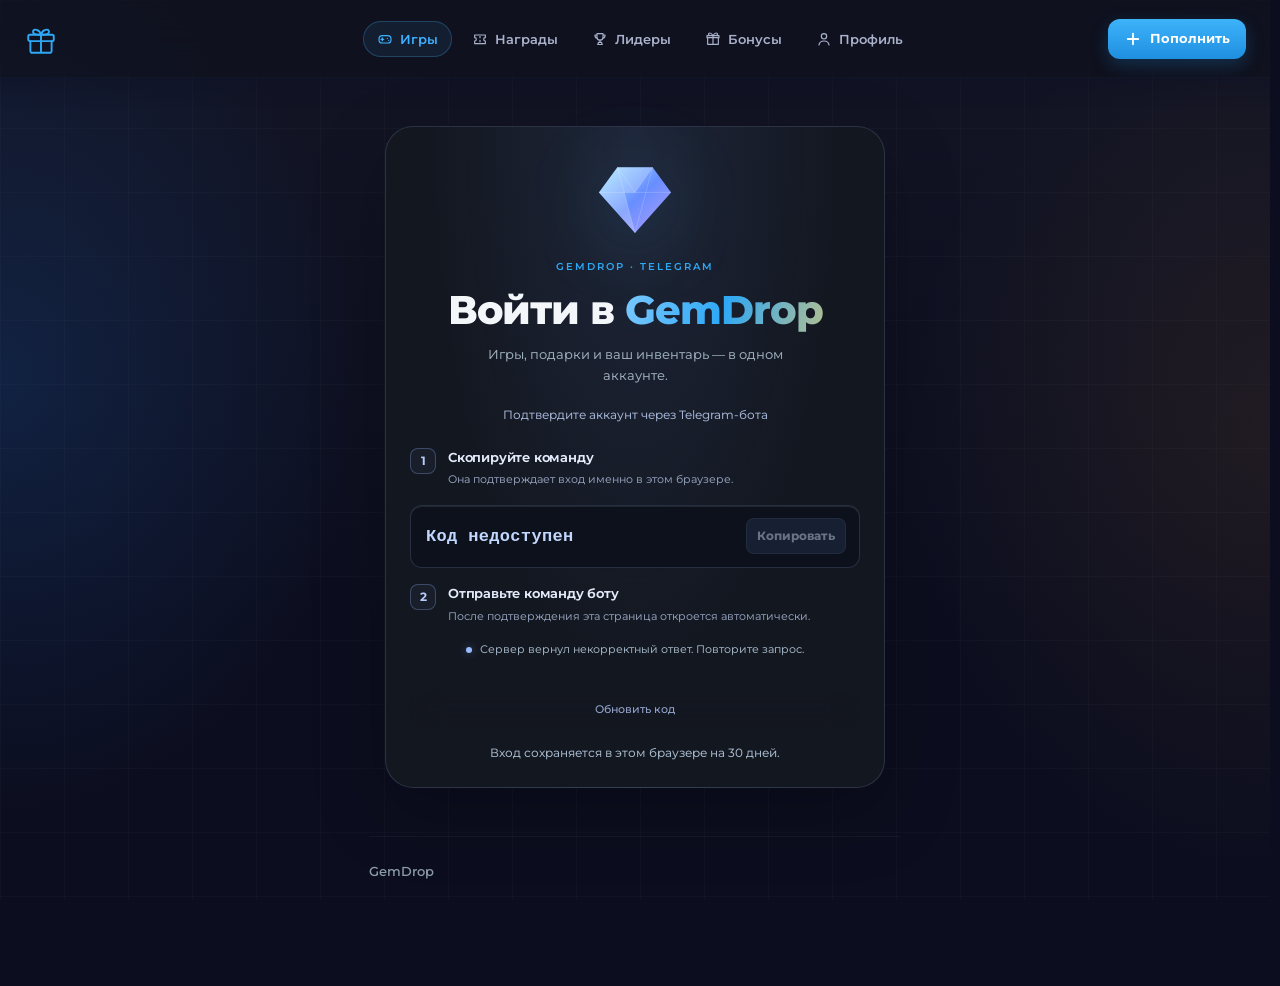
==== templates/index.html @ 6a892692 "Frames: keep frame size/position against avatar img rules, send frame in /api/me for own avatar" ====
<!doctype html>
<html lang="ru"><head><script>try{var _r=document.documentElement,_c=navigator.connection||{},_p=localStorage.getItem("gd_perf");if(_p==="lite"||(!_p&&((window.matchMedia&&matchMedia("(prefers-reduced-motion:reduce)").matches)||_c.saveData)))_r.classList.add("perf-lite");var _h=JSON.parse(localStorage.getItem("gd_hw")||"null");if(_h&&_h.on&&(!_h.end||Date.now()<_h.end))_r.classList.add("hw")}catch(e){}</script><script id="gd-gate-v1">
(()=>{
  const root=document.documentElement;
  const css=`
html.gd-banned body>*:not(#banScreen){display:none!important}
html.gd-banned #loader,html.gd-banned #loader.hidden{display:none!important}
#banScreen{position:fixed;inset:0;z-index:2147483000;display:grid;place-items:center;padding:20px 18px;box-sizing:border-box;background:radial-gradient(ellipse at 50% 0,#1b2350 0,#0d1028 60%,#080a18 100%);color:#fff;font-family:inherit;overflow:auto}
#banScreen .bn-card{width:min(100%,440px);display:grid;gap:16px;justify-items:center;text-align:center;animation:mtIn .55s cubic-bezier(.2,.9,.25,1) both}
#banScreen .bn-badge{padding:7px 14px;border-radius:99px;border:1px solid rgba(255,107,125,.4);background:rgba(255,107,125,.1);color:#ff8a98;font-size:11px;font-weight:800;letter-spacing:.14em;text-transform:uppercase}
#banScreen .bn-icon{width:104px;height:104px;display:grid;place-items:center;border-radius:50%;background:radial-gradient(circle at 50% 35%,#2a1830,#150d22);border:1px solid rgba(255,255,255,.1);box-shadow:0 18px 50px rgba(0,0,0,.55),0 0 40px rgba(255,90,110,.18)}
#banScreen .bn-icon svg{width:48px;height:48px;fill:none;stroke:#ff7587;stroke-width:1.7;stroke-linecap:round;stroke-linejoin:round}
#banScreen h1{margin:0;font-size:clamp(26px,8vw,32px);font-weight:800;letter-spacing:-.025em}
#banScreen .bn-sub{margin:0;color:#aab3c2;font-size:15px;line-height:1.55}
#banScreen .bn-reason{width:100%;box-sizing:border-box;display:grid;gap:6px;padding:16px;border:1px solid rgba(255,255,255,.08);border-radius:20px;background:#10132a;box-shadow:inset 0 1px rgba(255,255,255,.06);text-align:left}
#banScreen .bn-k{font-size:11px;font-weight:700;letter-spacing:.14em;text-transform:uppercase;color:#8d98aa}
#banScreen .bn-v{font-size:16px;font-weight:650;line-height:1.45;word-break:break-word;white-space:pre-line}
#banScreen .bn-btn{width:100%;min-height:56px;display:grid;place-items:center;border-radius:18px;background:linear-gradient(180deg,#3db3fa,#1f8fe0);color:#fff;font-size:16px;font-weight:800;text-decoration:none;box-shadow:0 10px 26px rgba(31,143,224,.35),inset 0 1px rgba(255,255,255,.3)}
#banScreen .bn-foot{margin:0;color:#6c7586;font-size:12px}
html.gd-maint body>*:not(#maintScreen){display:none!important}
#maintScreen{position:fixed;inset:0;z-index:2147483000;display:grid;place-items:center;padding:max(20px,env(safe-area-inset-top,0px)) max(18px,env(safe-area-inset-right,0px)) max(20px,env(safe-area-inset-bottom,0px)) max(18px,env(safe-area-inset-left,0px));color:#f5f7fb;font:500 15px/1.5 'Montserrat',system-ui,-apple-system,'Segoe UI',Roboto,sans-serif;overflow:auto;-webkit-font-smoothing:antialiased;text-rendering:optimizeLegibility;background:radial-gradient(90% 60% at 50% 0%,rgba(71,176,245,.16),transparent 62%),radial-gradient(70% 50% at 50% 100%,rgba(124,92,255,.10),transparent 65%),#090b1a}
#maintScreen:before{content:"";position:absolute;inset:0;background-image:linear-gradient(rgba(255,255,255,.035) 1px,transparent 1px),linear-gradient(90deg,rgba(255,255,255,.035) 1px,transparent 1px);background-size:44px 44px;-webkit-mask-image:radial-gradient(70% 55% at 50% 40%,#000,transparent);mask-image:radial-gradient(70% 55% at 50% 40%,#000,transparent);pointer-events:none}
#maintScreen .mt-card{position:relative;width:min(100%,440px);display:grid;gap:18px;justify-items:center;text-align:center;animation:mtIn .55s cubic-bezier(.2,.9,.25,1) both}
@keyframes mtIn{from{opacity:0;transform:translateY(16px) scale(.98)}to{opacity:1;transform:none}}
#maintScreen .mt-badge{display:inline-flex;align-items:center;gap:8px;padding:7px 14px;border-radius:99px;border:1px solid rgba(71,176,245,.35);background:rgba(71,176,245,.1);color:#7cc8fa;font-size:11px;font-weight:800;letter-spacing:.14em;text-transform:uppercase}
#maintScreen .mt-badge i{width:7px;height:7px;border-radius:50%;background:#47b0f5;box-shadow:0 0 0 0 rgba(71,176,245,.6);animation:mtPulse 1.8s ease-out infinite}
@keyframes mtPulse{70%{box-shadow:0 0 0 9px rgba(71,176,245,0)}100%{box-shadow:0 0 0 0 rgba(71,176,245,0)}}
#maintScreen .mt-icon{position:relative;width:112px;height:112px;display:grid;place-items:center;border-radius:50%;background:radial-gradient(circle at 50% 35%,#171a33,#0d0f22);border:1px solid rgba(255,255,255,.1);box-shadow:0 18px 50px rgba(0,0,0,.55),inset 0 1px rgba(255,255,255,.08)}
#maintScreen .mt-icon:before{content:"";position:absolute;inset:-9px;border-radius:50%;border:2px dashed rgba(71,176,245,.3);animation:mtSpin 24s linear infinite reverse}
#maintScreen .mt-icon svg{width:50px;height:50px;fill:none;stroke:url(#mtGrad);stroke-width:1.6;stroke-linecap:round;stroke-linejoin:round;animation:mtSpin 9s linear infinite;shape-rendering:geometricPrecision}
@keyframes mtSpin{to{transform:rotate(360deg)}}
#maintScreen h1{margin:2px 0 0;font-size:clamp(26px,8vw,34px);line-height:1.12;font-weight:800;letter-spacing:-.025em}
#maintScreen .mt-msg{margin:0;max-width:34ch;color:#aab3c2;font-size:15px;line-height:1.6;white-space:pre-line}
#maintScreen .mt-eta{width:100%;box-sizing:border-box;display:grid;gap:6px;justify-items:center;padding:18px 16px 16px;border:1px solid rgba(255,255,255,.07);border-radius:22px;background:#10132a;box-shadow:inset 0 1px rgba(255,255,255,.06)}
#maintScreen .mt-eta.hidden{display:none}
#maintScreen .mt-eta-k{font-size:11px;font-weight:700;letter-spacing:.14em;text-transform:uppercase;color:#8d98aa}
#maintScreen .mt-clock{order:2;font-size:clamp(38px,12vw,48px);line-height:1.05;font-weight:800;letter-spacing:.02em;color:#fff;font-variant-numeric:tabular-nums;font-feature-settings:"tnum" 1}
#maintScreen .mt-clock.done{font-size:16px;line-height:1.4;letter-spacing:0;color:#7cc8fa;font-weight:700}
#maintScreen .mt-eta-v{order:3;font-size:13px;font-weight:600;color:#7cc8fa}
#maintScreen .mt-bar{order:4;position:relative;width:100%;height:4px;margin-top:8px;border-radius:4px;background:rgba(255,255,255,.08);overflow:hidden}
#maintScreen .mt-bar:after{content:"";position:absolute;top:0;bottom:0;width:38%;border-radius:4px;background:linear-gradient(90deg,transparent,#47b0f5,transparent);animation:mtBar 1.9s ease-in-out infinite}
@keyframes mtBar{from{left:-40%}to{left:102%}}
#maintScreen .mt-retry{width:100%;min-height:56px;border:0;border-radius:18px;background:linear-gradient(180deg,#3db3fa,#1f8fe0);color:#fff;font:inherit;font-size:16px;font-weight:800;cursor:pointer;box-shadow:0 10px 26px rgba(31,143,224,.35),inset 0 1px rgba(255,255,255,.3);transition:transform .12s,filter .2s;-webkit-tap-highlight-color:transparent}
#maintScreen .mt-retry:hover{filter:brightness(1.06)}
#maintScreen .mt-retry:active{transform:scale(.98)}
#maintScreen .mt-retry:disabled{opacity:.6}
#maintScreen .mt-foot{margin:0;color:#6c7586;font-size:12px}
@media(max-height:620px){#maintScreen .mt-card{gap:12px}#maintScreen .mt-icon{width:84px;height:84px}#maintScreen .mt-icon svg{width:38px;height:38px}}
@media(prefers-reduced-motion:reduce){#maintScreen *,#maintScreen .mt-card{animation:none!important}}
`;
  const style=document.createElement('style');style.id='gd-gate-css';style.textContent=css;(document.head||root).appendChild(style);
  const ready=fn=>document.readyState==='loading'?document.addEventListener('DOMContentLoaded',fn):fn();
  let frozen=false,offset=0,timer=0;
  const pad=n=>String(n).padStart(2,'0');
  const clock=ms=>{const s=Math.max(0,Math.ceil(ms/1000)),h=Math.floor(s/3600),m=Math.floor(s%3600/60);return(h?h+':'+pad(m):pad(m))+':'+pad(s%60)};
  const approx=ms=>{const min=Math.ceil(ms/60000);if(min<=1)return'меньше минуты';if(min<60)return min+' мин';const h=Math.floor(min/60),m=min%60;return h+' ч'+(m?' '+m+' мин':'')};
  function banScreen(d){
    frozen=true;root.classList.add('gd-banned');d=d||{};
    ready(()=>{
      let el=document.getElementById('banScreen');
      if(!el){el=document.createElement('div');el.id='banScreen';el.setAttribute('role','alert');document.body.appendChild(el)}
      const esc=x=>String(x||'').replace(/[&<>"]/g,c=>({'&':'&amp;','<':'&lt;','>':'&gt;','"':'&quot;'}[c]));
      const u=String(d.support||'Gemdrop_relay').replace(/^@/,'');
      el.innerHTML='<div class="bn-card"><span class="bn-badge">Доступ ограничен</span><div class="bn-icon"><svg viewBox="0 0 24 24" aria-hidden="true"><circle cx="12" cy="12" r="9"/><path d="M5.6 5.6l12.8 12.8"/></svg></div><h1>Аккаунт заблокирован</h1><p class="bn-sub">Если вы считаете, что это ошибка, свяжитесь с поддержкой — мы разберёмся.</p><div class="bn-reason"><span class="bn-k">Причина блокировки</span><span class="bn-v">'+esc(d.ban_reason||'Нарушение правил сервиса')+'</span></div><a class="bn-btn" href="https://t.me/'+encodeURIComponent(u)+'" target="_blank" rel="noopener">Написать в поддержку @'+esc(u)+'</a><p class="bn-foot">GemDrop · поддержка отвечает в Telegram</p></div>'})}
  function maintScreen(d){
    frozen=true;root.classList.add('gd-maint');
    ready(()=>{
      let el=document.getElementById('maintScreen');
      if(!el){
        el=document.createElement('div');el.id='maintScreen';el.setAttribute('role','alert');
        el.innerHTML='<div class="mt-card"><span class="mt-badge"><i></i>Обновление</span><div class="mt-icon"><svg viewBox="0 0 24 24" aria-hidden="true"><defs><linearGradient id="mtGrad" x1="0" y1="0" x2="1" y2="1"><stop offset="0" stop-color="#7cc8fa"/><stop offset="1" stop-color="#2a7be0"/></linearGradient></defs><circle cx="12" cy="12" r="3"/><path d="M19.4 15a1.7 1.7 0 0 0 .3 1.9l.1.1a2 2 0 1 1-2.8 2.8l-.1-.1a1.7 1.7 0 0 0-1.9-.3 1.7 1.7 0 0 0-1 1.5V21a2 2 0 1 1-4 0v-.1a1.7 1.7 0 0 0-1.1-1.5 1.7 1.7 0 0 0-1.9.3l-.1.1a2 2 0 1 1-2.8-2.8l.1-.1a1.7 1.7 0 0 0 .3-1.9 1.7 1.7 0 0 0-1.5-1H3a2 2 0 1 1 0-4h.1a1.7 1.7 0 0 0 1.5-1.1 1.7 1.7 0 0 0-.3-1.9l-.1-.1a2 2 0 1 1 2.8-2.8l.1.1a1.7 1.7 0 0 0 1.9.3H9a1.7 1.7 0 0 0 1-1.5V3a2 2 0 1 1 4 0v.1a1.7 1.7 0 0 0 1 1.5 1.7 1.7 0 0 0 1.9-.3l.1-.1a2 2 0 1 1 2.8 2.8l-.1.1a1.7 1.7 0 0 0-.3 1.9V9a1.7 1.7 0 0 0 1.5 1H21a2 2 0 1 1 0 4h-.1a1.7 1.7 0 0 0-1.5 1Z"/></svg></div><h1>Технические работы</h1><p class="mt-msg"></p><div class="mt-eta hidden"><span class="mt-eta-k">Осталось примерно</span><b class="mt-eta-v"></b><span class="mt-clock"></span><div class="mt-bar" aria-hidden="true"></div></div><button class="mt-retry" type="button">Попробовать снова</button><p class="mt-foot">Мы уже работаем над этим. Спасибо, что остаётесь с нами.</p></div>';
        document.body.appendChild(el);
        el.querySelector('.mt-retry').onclick=function(){this.disabled=true;this.textContent='Загружаем…';location.reload()}}
      el.querySelector('.mt-msg').textContent=d.message||d.error||'На сайте проводятся технические работы.';
      offset=(Number(d.now)||Date.now())-Date.now();
      const ends=Number(d.ends_at)||0,box=el.querySelector('.mt-eta'),k=el.querySelector('.mt-eta-k'),v=el.querySelector('.mt-eta-v'),c=el.querySelector('.mt-clock');
      const tick=()=>{
        if(!ends){box.classList.add('hidden');return}
        box.classList.remove('hidden');const left=ends-(Date.now()+offset);
        if(left>0){k.textContent='Осталось примерно';v.textContent='≈ '+approx(left);c.textContent=clock(left);c.classList.remove('done')}
        else{k.textContent='Работы почти завершены';v.textContent='Скоро всё заработает';c.textContent='Нажмите «Попробовать снова»';c.classList.add('done')}};
      clearInterval(timer);timer=setInterval(tick,1000);tick();
      clearInterval(window.__mtPoll);window.__mtPoll=setInterval(()=>{nativeFetch('/api/maintenance',{cache:'no-store'}).then(r=>r.json()).then(j=>{if(j&&j.enabled===false)location.reload()}).catch(()=>{})},20000)})}
  window.gdShowMaintenance=maintScreen;window.gdShowBan=banScreen;
  const nativeFetch=window.fetch.bind(window);
  window.fetch=function(input,init){
    if(frozen)return new Promise(()=>{});
    return nativeFetch(input,init).then(async res=>{
      try{
        const url=typeof input==='string'?input:(input&&input.url)||'';
        if((res.status===403||res.status===503)&&url.indexOf('/api/')!==-1){
          const d=await res.clone().json().catch(()=>null);
          if(d&&d.banned){banScreen(d);return new Promise(()=>{})}
          if(d&&d.maintenance){maintScreen(d);return new Promise(()=>{})}}
      }catch(e){}
      return res})};
})();
</script><link rel="preconnect" href="https://unpkg.com" crossorigin><link rel="preload" as="script" href="https://unpkg.com/@tonconnect/ui@latest/dist/tonconnect-ui.min.js" crossorigin><meta charset="utf-8"><meta name="viewport" content="width=device-width,initial-scale=1,viewport-fit=cover"><meta name="theme-color" content="#0c0e1f"><title>GemDrop</title><script src="https://telegram.org/js/telegram-web-app.js"></script>





<link rel="preconnect" href="https://fonts.googleapis.com"><link rel="preconnect" href="https://fonts.gstatic.com" crossorigin><link rel="stylesheet" href="https://fonts.googleapis.com/css2?family=Montserrat:wght@400;500;600;700;800&display=swap&subset=cyrillic"><style>
:root{color-scheme:dark}
*{box-sizing:border-box}
body{margin:0;font:500 14px system-ui,-apple-system,'Segoe UI',sans-serif}
button,input,select{font:inherit}
button{border:0;cursor:pointer}
button:disabled{opacity:.47;cursor:default}
.hidden{display:none!important}
.app{min-height:100vh;margin:auto;padding:22px 18px calc(106px + env(safe-area-inset-bottom))}
h1,h2,p{margin-top:0}
h1{margin-bottom:0}
h2{margin-bottom:14px}
.top{display:flex;justify-content:space-between;gap:10px}
.identity{display:flex;align-items:center;gap:9px;min-width:0}
.avatar{height:42px;width:42px;flex:none;display:grid;place-items:center;overflow:hidden;border-radius:15px;background:#242841;color:#47b0f5;font-size:19px;font-weight:800}
.avatar img{height:100%;width:100%;object-fit:cover}
.identity strong{max-width:135px;overflow:hidden;text-overflow:ellipsis;white-space:nowrap;font-size:14px}
.balance{display:flex;align-items:center;gap:7px;border:1px solid #313658;border-radius:14px;white-space:nowrap;font-weight:800}
.balance img,.ton{width:22px;height:22px;object-fit:contain}
.balance img.gift-icon{width:28px;height:28px}
.panel-head{display:flex;justify-content:space-between;align-items:center;gap:12px}
.mine-badge{border-radius:12px;padding:8px 11px;color:#47b0f5;background:var(--surface2);font-weight:750}
.ladder{display:flex;overflow-x:auto;gap:8px;scrollbar-width:none;padding:3px 1px 14px;scroll-snap-type:x proximity}
.ladder::-webkit-scrollbar{display:none}
.level{flex:none;scroll-snap-align:center;border:1px solid var(--line);border-radius:15px;background:var(--surface);display:flex;align-items:center;justify-content:center;flex-direction:column;gap:2px;color:#67a9d5}
.level.current{background:linear-gradient(145deg,#263d51,#23263e);color:#ffffff;border-color:#47b0f5}
.level.passed{border-color:#2b90d4}
.level img{object-fit:contain}
.level b{font-size:12px}
.level small{font-size:10px;max-width:69px;white-space:nowrap;overflow:hidden;text-overflow:ellipsis}
.board{display:grid;grid-template-columns:repeat(5,minmax(0,1fr));border:1px solid #22253c}
.cell{position:relative;aspect-ratio:1;border:1px solid #363b60;display:grid;place-items:center;transition:transform .18s,background .25s,border-color .25s}
.cell:not(:disabled):active{transform:scale(.9)}
.cell:not(.open):not(.mine):after{content:'';width:11px;height:11px;border:2px solid #4caff0;border-radius:4px;transform:rotate(45deg)}
.cell:disabled{opacity:1}
.cell.open{box-shadow:inset 0 0 18px #47b0f52a}
.cell.mine{box-shadow:inset 0 0 18px #ff708333}
.cell.mine.ghost{opacity:.55}
.cell img{width:78%;height:78%;object-fit:contain;pointer-events:none}
.cell.reveal img{animation:pop .44s cubic-bezier(.22,1.45,.45,1) both}
.cell.mine.reveal img{animation:boom .58s ease both}
@keyframes pop{0%{transform:scale(.1) rotate(-24deg);opacity:0}75%{transform:scale(1.12);opacity:1}100%{transform:scale(1)}}
@keyframes boom{0%{transform:scale(.1);opacity:0}50%{transform:scale(1.23) rotate(9deg);opacity:1}75%{transform:scale(.94) rotate(-5deg)}100%{transform:scale(1)}}
.controls{margin-top:19px;display:grid;grid-template-columns:1fr 1fr;gap:11px;margin-bottom:11px}
.caption{display:block;margin:0 0 7px 2px}
.field{height:53px;padding:0 10px;display:flex;align-items:center;gap:6px}
.field input{min-width:0;max-width:100%;width:100%;outline:0;border:0;background:transparent;color:var(--text);font-size:18px;font-weight:800}
.stepper{justify-content:space-between;gap:4px;padding:0 6px}
.stepper button{flex:none;width:36px;height:38px;border-radius:10px;background:#242841;color:#ecf1f7;font-size:23px;line-height:1}
.stepper strong{font-size:19px;min-width:20px;text-align:center}
.quick{display:grid;grid-template-columns:repeat(4,1fr);gap:8px;margin:0 0 13px}
.quick button{border-radius:9px;font-size:11px;font-weight:800}
.primary,.secondary{width:100%;border-radius:15px;padding:15px}
.nav{position:fixed;z-index:5;display:flex;justify-content:space-around;border-top:1px solid var(--line)}
.nav button{display:grid;justify-items:center;gap:3px;background:transparent;color:var(--muted)}
.nav svg{fill:none;stroke:currentColor}
.profile-hero{text-align:center;padding:25px 18px 24px}
.profile-hero .avatar{height:83px;width:83px;margin:0 auto 12px;border-radius:26px;font-size:33px;box-shadow:0 10px 28px #0a0b1277}
.profile-hero h1{font-size:24px}
.handle{margin:5px 0 18px;color:var(--muted)}
.profile-balance{display:inline-flex;align-items:center;gap:8px;padding:10px 17px;border:1px solid #32375a;border-radius:13px;font-size:18px;font-weight:850}
.panel{margin:15px 0}
.panel h2{margin:0}
.panel-head{margin-bottom:15px}
.panel-head span{color:var(--accent);font-weight:800}
.inventory{display:grid;grid-template-columns:repeat(3,minmax(0,1fr));gap:9px}
.gift-grid{display:grid;grid-template-columns:repeat(2,minmax(0,1fr));gap:10px}
.gift{padding:9px;min-width:0}
.gift.clickable{cursor:pointer}
.gift-art{display:grid;place-items:center;height:112px;margin-bottom:9px;font-size:30px;color:var(--accent)}
.inventory .gift-art{height:92px}
.gift-art img{height:100%;width:100%}
.gift strong{display:-webkit-box;-webkit-line-clamp:2;-webkit-box-orient:vertical;overflow:hidden;line-height:1.18;min-height:2.36em;font-size:12px}
.gift small{display:flex;align-items:center;gap:4px;margin-top:6px;color:#47b0f5;font-size:11px}
.gift small img{width:15px;height:15px;object-fit:contain}
.empty{grid-column:1/-1;text-align:center;padding:42px 12px;color:var(--muted);border:1px dashed #325777;border-radius:15px}
.admin-menu,.stack{display:grid;gap:11px}
.admin-menu button,.user-row{width:100%;padding:15px;border:1px solid var(--line);border-radius:13px;background:var(--surface2);color:var(--text);text-align:left;font-weight:750}
.back{padding:0 0 22px;background:transparent}
.text-input{width:100%;padding:12px;outline:0}
.row{display:flex;gap:8px;align-items:center}
.row>*{min-width:0}
.row .text-input{flex:1}
.mini-btn,.danger-btn{flex:none;padding:11px;border-radius:11px;color:#47b0f5;font-weight:750}
.danger-btn{color:#ffd5df}
.user-row{display:flex;justify-content:space-between;gap:10px;align-items:center}
.user-row small{color:var(--muted)}
.notice{padding:12px;border-radius:12px;color:#dbe4ef}
.notice.error{border-color:#aa5b72;background:#4b3040;color:#ffd1dd}
.toast{position:fixed;left:50%;transform:translateX(-50%);max-width:90vw;padding:12px 16px;text-align:center;font-size:12px;font-weight:800}
.modal{position:fixed;z-index:20;inset:0;display:grid;place-items:center;padding:20px}
.modal-card{width:min(100%,375px);padding:26px 23px 22px;text-align:center;animation:modalIn .34s ease-out}
.modal-card h2{font-size:25px;margin:0 0 12px}
.modal-art{display:grid;place-items:center;margin:0 auto 12px;width:155px;height:155px;border-radius:23px}
.modal-art img{width:90%;height:90%;object-fit:contain;animation:pop .5s both}
.modal-name{font-size:19px;font-weight:800}
.modal-price{display:flex;justify-content:center;align-items:center;gap:6px;margin:8px 0 18px;color:#47b0f5}
.modal-price img{width:20px;height:20px}
.modal-actions{display:grid;grid-template-columns:1fr 1fr;gap:9px}
.modal-extra{margin:-3px 0 17px;font-size:12px}
@keyframes modalIn{from{transform:translateY(22px) scale(.94);opacity:0}to{transform:translateY(0) scale(1);opacity:1}}
.auth{max-width:390px;margin:18vh auto;text-align:center}
.auth h1{font-size:34px}
.auth p{color:var(--muted);line-height:1.55;margin:14px 0 20px}
.game-action-row{display:grid;grid-template-columns:1fr 52px;gap:9px}
.random-btn{border-radius:15px;background:#202339;border:1px solid #3d426c;color:#d9e3ef;font-size:22px;font-weight:900}
.withdrawal-card,.transaction-row{display:grid;gap:7px;padding:13px;border-radius:14px}
.withdrawal-card{grid-template-columns:58px 1fr}
.withdrawal-card>img{width:58px;height:58px;object-fit:contain}
.withdrawal-actions{grid-column:1/-1;display:grid;grid-template-columns:1fr 1fr;gap:8px}
.transaction-row small,.muted{color:var(--muted)}
.transaction-amount{font-weight:850}
.transaction-amount.pos{color:#47b0f5}
.transaction-amount.neg{color:#ff9bac}
.logs{max-height:240px;overflow:auto;display:grid;gap:6px}
.log-line{padding:9px;border-radius:10px;background:#0f101b;color:#b7c3d0;font-size:11px;word-break:break-word}
.log-line.error{color:#ffb5c2}
.loader{position:fixed;z-index:50;inset:0;background:#090a11;display:grid;place-items:center}
.loader-inner{width:min(260px,70vw);text-align:center}
.loader-inner img{width:110px;height:110px;object-fit:contain}
.progress{height:4px;margin-top:18px;border-radius:99px;background:#1b1d30;overflow:hidden}
.progress i{display:block;height:100%;width:0;background:#47b0f5;transition:width .25s}
.loader-text{margin-top:10px;color:var(--muted);font-size:11px}
.balance span{max-width:135px;overflow:hidden;text-overflow:ellipsis}
.level{height:73px;min-width:68px}
.level img{height:34px;width:34px}
.level.current{box-shadow:0 3px 15px #00000044}

@media(max-width:370px){.app{padding-left:12px;padding-right:12px}
.board{gap:6px;padding:10px}
.cell{border-radius:10px}
.identity strong{max-width:110px}
.inventory{gap:6px}
.inventory .gift{padding:7px}
.inventory .gift-art{height:78px}
}
.top-actions{display:flex;align-items:center;gap:7px;flex:none}
.deposit-mini{width:43px;height:43px;padding:0;border-radius:14px;color:#d9e3ef;transition:transform .15s,border-color .2s,background .2s}
.deposit-mini svg{width:20px;height:20px;stroke:currentColor;stroke-width:2.35;pointer-events:none}
.deposit-mini:active{transform:scale(.92)}
.deposit-mini:hover{border-color:#47b0f5;background:#22253d}
.game-action-row{margin-top:21px;margin-bottom:34px}
.random-btn{box-shadow:0 6px 18px #00000033}
.cell svg{width:90%;height:90%;overflow:visible;pointer-events:none;filter:drop-shadow(0 5px 9px #00000077)}
.cell.reveal.open svg{animation:crystalPop .48s cubic-bezier(.18,1.35,.34,1) both}
.cell.reveal.mine svg{animation:brokenPop .58s cubic-bezier(.18,1.25,.3,1) both}
.crystal-glow{transform-origin:center;animation:crystalPulse 1.7s ease-in-out infinite}
.crystal-spark{transform-origin:center;animation:sparkle 1.25s ease-in-out infinite}
.crystal-shard{transform-origin:center;animation:shardJitter 1.6s ease-in-out infinite}
@keyframes crystalPop{0%{transform:scale(.15) rotate(-18deg);opacity:0}70%{transform:scale(1.13) rotate(3deg);opacity:1}100%{transform:scale(1);opacity:1}}
@keyframes brokenPop{0%{transform:scale(.14) rotate(16deg);opacity:0}55%{transform:scale(1.18) rotate(-5deg);opacity:1}75%{transform:scale(.95) rotate(3deg)}100%{transform:scale(1);opacity:1}}
@keyframes crystalPulse{0%,100%{opacity:.45;transform:scale(.96)}50%{opacity:.9;transform:scale(1.06)}}
@keyframes sparkle{0%,100%{opacity:.25;transform:scale(.75) rotate(0)}50%{opacity:1;transform:scale(1.22) rotate(45deg)}}
@keyframes shardJitter{0%,100%{transform:translate(0,0) rotate(0)}50%{transform:translate(1px,-1px) rotate(2deg)}}
.withdraw-tabs{display:grid;grid-template-columns:1fr 1fr;gap:8px;margin:14px 0}
.withdraw-tabs button{padding:11px 9px;border-radius:12px;background:#1b1e31;color:var(--muted);border:1px solid var(--line);font-weight:800}
.withdraw-tabs button.active{background:#252943;color:#d9e3ef;border-color:#4d7497}
.withdrawal-card{padding:14px;border-radius:16px}
.withdrawal-status{display:inline-flex;margin-top:6px;padding:5px 8px;border-radius:9px;font-size:10px;font-weight:850}
.withdrawal-status.approved{background:#20233b;color:#4caef0}
.wallet-state{margin:8px 0 11px;color:var(--muted);font-size:11px}
.modal-card .text-input{margin-top:8px}
#minesPage{--m-bg:#0d0e17;--m-card:#141624;--m-card2:#1a1c2f;--m-line:#263847;--m-accent:#47b0f5;--m-accent2:#2592da;--m-text:#f6f8fb;--m-muted:#859aad}
#minesPage .top-actions{gap:8px}
#minesPage .balance{min-height:42px;height:42px;padding:5px 12px;border-radius:13px}
#minesPage .balance img{width:21px;height:21px}
#minesPage .deposit-mini{width:42px;height:42px;border-radius:13px;border:1px solid #34526c;color:#e4ebf4}
#minesPage .deposit-mini svg{width:20px;height:20px;stroke-width:2.7}
#minesPage .ladder{gap:7px;margin:0 -2px 17px;padding:4px 2px 8px;scroll-padding:0 2px}
#minesPage .level{min-width:64px;width:64px;height:64px;border-radius:12px;gap:1px;background:linear-gradient(180deg,#171929,#121422);border:1px solid #282b46;color:#a8b8ca;box-shadow:inset 0 1px #ffffff07,0 4px 13px #00000044}
#minesPage .level img{width:25px;height:25px;margin-bottom:1px}
#minesPage .level b{font-size:11px;font-weight:900;letter-spacing:-.02em}
#minesPage .level.passed{border-color:#345e82;background:#181a2c}
#minesPage .level.current{color:#0e101b;border-color:#47b0f5;background:linear-gradient(145deg,#47b0f5,#47b0f5 55%,#3aa4ea);box-shadow:0 0 0 1px #e3eaf388 inset,0 7px 24px #38a9f555}
#minesPage .level.current img{filter:drop-shadow(0 2px 4px #21243c66)}
#minesPage .board{margin:0 0 24px;gap:8px}
#minesPage .cell{border-radius:14px;border:1px solid #1d2034;transition:transform .16s ease,border-color .22s ease,background .22s ease,box-shadow .22s ease}
#minesPage .cell:not(.open):not(.mine):after{display:none}
#minesPage .cell.open{box-shadow:inset 0 0 20px #47b0f520,0 5px 13px #00000055}
#minesPage .cell svg{width:86%;height:86%;filter:drop-shadow(0 6px 8px #00000088)}
#minesPage .controls{margin-top:0;margin-bottom:10px}
#minesPage .caption{margin-left:7px;color:#778da0;letter-spacing:.08em;text-transform:uppercase;font-size:10px}
#minesPage .field{height:52px;border-radius:13px;box-shadow:inset 0 1px #ffffff05}
#minesPage .field input{font-size:17px;color:#f0f4f9}
#minesPage .stepper button{height:38px;border-radius:9px}
#minesPage .quick{gap:7px;margin-bottom:13px}
#minesPage .quick button{height:38px;border-radius:9px;background:#121422;border-color:#282b46;color:#91aabf}
#minesPage .quick button[data-bet="max"]{background:#1d2036;border-color:#3b6c96;color:#47b0f5}
#minesPage .primary{min-height:56px;border-radius:15px;background:linear-gradient(115deg,#47b0f5,#44adf3 55%,#2c95db);color:#0d0e18;font-size:15px;font-weight:950;box-shadow:0 9px 26px #25a1f432,inset 0 1px #eff3f880}
#minesPage .game-action-row{grid-template-columns:1fr 54px;gap:9px;margin-top:19px;margin-bottom:23px}
#minesPage .random-btn{display:grid;place-items:center;border-radius:15px;background:linear-gradient(180deg,#1a1d31,#131422);border:1px solid #35526b;color:#47b0f5;box-shadow:inset 0 1px #ffffff09,0 6px 18px #00000044}
#minesPage .random-btn svg{width:25px;height:25px;fill:none;stroke:currentColor;stroke-width:1.9;stroke-linecap:round;stroke-linejoin:round}
#minesPage .random-btn:active{transform:scale(.95)}
.recent-wins-card h2{margin:0;padding:15px 16px 13px;color:#8fa7bc;font-size:11px;letter-spacing:.09em;text-transform:uppercase;border-bottom:1px solid #22253d}
.recent-win{display:grid;grid-template-columns:40px minmax(0,1fr) auto;align-items:center;gap:10px;border-bottom:1px solid #20233a}
.recent-win-avatar{overflow:hidden;display:grid;place-items:center;border:1px solid #2a2e4a;color:#47b0f5;font-weight:900}
.recent-win-avatar img{width:100%;height:100%;object-fit:cover}
.recent-win-meta{min-width:0}
.recent-win-meta strong{display:block;overflow:hidden;text-overflow:ellipsis;white-space:nowrap;font-size:13px}
.recent-win-sub{display:flex;align-items:center;gap:5px;margin-top:3px;color:#7f94a7;font-size:11px;font-weight:750}
.recent-win-sub img{width:14px;height:14px;object-fit:contain}
.recent-win-sub b{color:#e9eff5;font-size:11px}
.recent-win-reward{display:flex;align-items:center;gap:5px;border:1px solid #316492;color:#47b0f5;font-weight:900;white-space:nowrap}
.recent-win-reward img{width:17px;height:17px;object-fit:contain}
.recent-win-reward .nft-thumb{width:22px;height:22px;border-radius:5px;background:#1b1d31}
.recent-win-empty{padding:22px;text-align:center;color:#778b9d;font-size:12px}
.ton-settings-grid{display:grid;gap:10px}
.toggle-row{display:flex;align-items:center;justify-content:space-between;gap:12px;padding:12px;border:1px solid var(--line);border-radius:12px;background:#0f101b}
.toggle-row input{width:20px;height:20px;accent-color:var(--accent)}

@media(max-width:370px){#minesPage .board{gap:6px}
#minesPage .level{min-width:59px;width:59px;height:61px}
.recent-win{grid-template-columns:36px minmax(0,1fr) auto;padding-left:9px;padding-right:9px}
.recent-win-avatar{width:36px;height:36px}
.recent-win-reward{padding:5px 7px}
}
.profile-shortcuts{display:grid;grid-template-columns:1fr 1fr;gap:10px;margin:12px 0 15px}
.profile-shortcut{min-height:48px;border-radius:14px;border:1px solid #2c304f;color:#e8eef5;display:flex;align-items:center;justify-content:center;gap:8px}
.profile-shortcut svg{width:19px;height:19px;fill:none;stroke:currentColor;stroke-width:1.8}
.profile-shortcut.promo{background:linear-gradient(180deg,#1f2238,#181a2b);color:#d7dee6}
.compact-modal{width:min(100%,350px);padding:20px;border-radius:21px}
.compact-modal h2{font-size:19px;margin-bottom:7px}
.promo-entry{display:grid;grid-template-columns:1fr 48px;gap:8px;margin-top:14px}
.promo-check{display:grid;place-items:center;border-radius:12px;background:linear-gradient(135deg,#47b0f5,#3198dc);color:#141625;box-shadow:0 7px 20px #1a94e533}
.promo-check svg{width:23px;height:23px;fill:none;stroke:currentColor;stroke-width:2.5;stroke-linecap:round;stroke-linejoin:round}
.modal-close-small{margin-top:10px;padding:9px 12px;background:transparent;color:#8fa4b7}
.ref-stats{display:grid;grid-template-columns:1fr 1fr;gap:8px;margin:14px 0}
.ref-stat{padding:12px 8px;border:1px solid #303556;border-radius:13px;background:#151726}
.ref-stat b{display:block;font-size:18px;color:#e9eff5}
.ref-stat small{display:block;margin-top:3px;color:#8196a9}
.ref-link{padding:11px;border:1px solid #2d3150;border-radius:12px;background:#0f111d;color:#a9bcd2;word-break:break-all;font-size:11px;text-align:left}
.ref-actions{display:grid;grid-template-columns:1fr 1fr;gap:8px;margin-top:9px}
.promo-success-ton{display:flex;align-items:center;justify-content:center;gap:10px;margin:23px 0 25px;font-size:35px;font-weight:950;letter-spacing:-.04em}
.promo-success-ton img{width:38px;height:38px;object-fit:contain}
.promo-success-gift{display:grid;place-items:center;width:150px;height:150px;margin:8px auto 10px;border-radius:22px;background:radial-gradient(circle,#30465a,#1a1c2e 72%)}
.promo-success-gift img{width:92%;height:92%;object-fit:contain}
.promo-success-name{font-size:17px;font-weight:850;margin-bottom:18px}
.promo-admin-form{display:grid;gap:10px}
.promo-type-fields{display:grid;gap:10px}
.deposit-progress{margin:9px 0 0;padding:10px;border:1px solid #2d4458;border-radius:11px;background:#131422;color:#55ade7;font-size:11px;line-height:1.4}
.deposit-progress.ok{border-color:#2d7554;color:#79e0aa;background:#12251d}
.deposit-progress.error{border-color:#855168;color:#ffc0cf;background:#2c1821}
html,body{touch-action:manipulation;overscroll-behavior:none}
#minesPage .controls{align-items:end}
.gift-bet-slot{display:grid;gap:7px}
.gift-bet-slot .caption{visibility:hidden}
.gift-bet-toggle{height:52px;width:54px;padding:0;border-radius:13px;border:1px solid #2d3151;background:linear-gradient(180deg,#171a2a,#121421);color:#47b0f5;box-shadow:inset 0 1px #ffffff08,0 5px 14px #00000044;position:relative;overflow:hidden}
.gift-bet-toggle svg{width:24px;height:24px;fill:none;stroke:currentColor;stroke-width:1.8}
.gift-bet-toggle.active{border-color:#47b0f5;color:#f0f4f8;box-shadow:0 0 0 1px #47b0f54d inset,0 6px 18px #1595ea33}
.gift-bet-toggle img{width:40px;height:40px;object-fit:contain}
.gift-bet-toggle .promo-dot{position:absolute;right:3px;top:3px;padding:2px 4px;border-radius:6px;background:#b83855;color:#ffffff;font-size:7px;font-weight:950}
.gift-bet-list{display:grid;gap:9px;max-height:56vh;overflow:auto;padding-right:2px}
.gift-bet-row{display:grid;grid-template-columns:58px minmax(0,1fr) auto;align-items:center;gap:10px;padding:9px;border:1px solid #2b2f4d;background:#121422;text-align:left;color:var(--text)}
.gift-bet-row img{width:58px;height:58px;object-fit:contain;border-radius:10px;background:#171a2c}
.gift-bet-row strong{display:block;font-size:12px}
.gift-bet-row small{display:block;margin-top:4px;color:#85a1ba}
.gift-bet-row .choose{padding:8px 10px;border-radius:9px;background:#232641;color:#47b0f5;font-size:10px;font-weight:900}
.gift-bet-ton{margin-bottom:10px}
.gift-bet-ton button{width:100%;padding:12px;border-radius:12px;border:1px solid #34516a;background:#191c2f;color:#d9e3ef;font-weight:850}
.gift.promo-wager{border-color:#6a3645;background:linear-gradient(160deg,#24181e,#131523)}
.promo-ribbon{position:absolute;z-index:2;top:7px;right:7px;padding:4px 6px;border-radius:8px;background:#b73d58;color:#ffffff;font-size:8px;font-weight:950;box-shadow:0 4px 12px #00000077}
.promo-wager-box{margin:14px 0 16px;padding:13px;border:1px solid #633646;border-radius:14px;text-align:left}
.promo-wager-title{display:flex;align-items:center;justify-content:space-between;gap:8px;margin-bottom:9px}
.promo-wager-title span{font-weight:950}
.promo-wager-progress{height:9px;border-radius:999px;overflow:hidden;transition:opacity .28s ease,transform .28s ease}
.promo-wager-progress i{display:block;height:100%;transition:width .7s cubic-bezier(.2,.8,.2,1)}
.promo-wager-values{display:flex;justify-content:space-between;margin-top:7px;font-size:10px;transition:opacity .28s ease}
.promo-claim{margin-top:12px}
.wager-win-card .wager-big{font-size:24px;font-weight:950;margin:8px 0}
.wager-win-card .wager-progress-track{height:12px;border-radius:999px;overflow:hidden}
.wager-win-card .wager-progress-track i{display:block;height:100%;transition:width .9s cubic-bezier(.2,.8,.2,1)}
.wager-win-card .wager-progress-text{margin:9px 0 17px;font-size:11px}
.recent-win{min-height:62px}
.recent-win-avatar{width:42px;height:42px}
.recent-win-reward{min-height:38px;padding:7px 10px;font-size:12px}
.recent-win-reward.nft-only{gap:8px}
.recent-win-reward.nft-only .nft-thumb{width:34px;height:34px;border-radius:8px}
.recent-win-reward.nft-only .nft-price{display:flex;align-items:center;gap:4px;font-size:13px}
.recent-win-reward.nft-only .nft-price img{width:18px;height:18px}
#bet:disabled{opacity:.65}
.field.insufficient{border-color:#6c3444;background:#1d1419}
.field.insufficient input::placeholder{color:#d27b8f}

@media (max-width:600px){.app{padding-top:calc(24px + 5.5vh + max(env(safe-area-inset-top),var(--tg-safe-top,0px)))}
#minesPage .board{gap:7px}
#minesPage .cell{border-radius:13px}
#minesPage .cell.reveal{animation:cellFlash .28s ease-out}
}
@keyframes cellFlash{0%{transform:scale(.93);filter:brightness(1.5)}100%{transform:scale(1);filter:brightness(1)}}
#minesPage .gift-bet-toggle{width:48px}
#minesPage .stepper{padding-left:7px;padding-right:7px}
#minesPage .stepper button{width:38px}
.promo-wager-box{border-color:#315677;background:linear-gradient(180deg,#191b2e,#131524)}
.promo-wager-title b{color:#dbe5f0}
.promo-wager-title span{color:#47b0f5}
.promo-wager-progress{background:#22253f}
.promo-wager-progress i{background:linear-gradient(90deg,#3ea6eb,#47b0f5)}
.promo-wager-values{color:#8ea7bd}
.promo-claim{background:linear-gradient(115deg,#47aff5,#3b9cdc);color:#17192b}
.wager-win-card{border-color:#388fc9;background:radial-gradient(circle at 50% 15%,#293d4e,#161826 67%)}
.wager-win-card .wager-big{color:#edf2f7}
.wager-win-card .wager-progress-track{background:#22253e}
.wager-win-card .wager-progress-track i{background:linear-gradient(90deg,#3fa1e3,#47b0f5)}
.wager-win-card .wager-progress-text{color:#6ba8d1}
.deposit-card{text-align:left;padding:22px 20px 20px}
.deposit-head{display:flex;align-items:flex-start;justify-content:space-between;gap:12px;margin-bottom:15px}
.deposit-head h2{margin:0;font-size:22px}
.deposit-head p{margin:5px 0 0;color:#8ea3b5;font-size:11px}
.wallet-disconnected-panel,.wallet-connected-panel{border-radius:17px;padding:14px;margin-bottom:13px}
.wallet-connect-icon{width:46px;height:46px;margin:0 auto 9px;display:grid;place-items:center;border-radius:14px;background:#21243c;color:#47b0f5}
.wallet-connect-icon svg{width:25px;height:25px;fill:none;stroke:currentColor;stroke-width:1.8;stroke-linecap:round;stroke-linejoin:round}
.wallet-disconnected-panel{text-align:center}
.wallet-disconnected-panel b{display:block;font-size:14px}
.wallet-disconnected-panel .wallet-state{margin:5px 0 12px}
.wallet-connected-head{display:grid;grid-template-columns:38px minmax(0,1fr) auto;align-items:center;gap:9px}
.wallet-logo{width:38px;height:38px;display:grid;place-items:center;border-radius:12px;background:#222640}
.wallet-logo img{width:24px;height:24px;object-fit:contain}
.wallet-connected-head small{display:block;color:#8096aa;font-size:9px;text-transform:uppercase;letter-spacing:.08em}
.wallet-connected-head strong{display:block;margin-top:2px;font-size:13px;white-space:nowrap;overflow:hidden;text-overflow:ellipsis}
.wallet-live{display:flex;align-items:center;gap:5px;color:#47b0f5;font-size:9px;font-weight:850}
.wallet-live:before{content:'';width:6px;height:6px;border-radius:50%;background:#47b0f5;box-shadow:0 0 9px #47b0f5}
.wallet-address-line{display:grid;grid-template-columns:minmax(0,1fr) 34px;align-items:center;gap:7px;margin:12px 0 10px;padding:9px 9px 9px 11px;border-radius:11px;background:#0e101b;border:1px solid #26394a}
.wallet-address-full{min-width:0;overflow:hidden;text-overflow:ellipsis;white-space:nowrap;color:#72a7ca;font:600 10px ui-monospace,SFMono-Regular,Consolas,monospace}
.wallet-refresh{width:32px;height:30px;display:grid;place-items:center;border-radius:9px;background:#1d2035;color:#47b0f5}
.wallet-refresh svg{width:16px;height:16px;fill:none;stroke:currentColor;stroke-width:2;stroke-linecap:round;stroke-linejoin:round}
.wallet-balance-card{display:flex;align-items:center;justify-content:space-between;gap:12px;padding:11px 12px;border:1px solid #2b445a;border-radius:12px;background:#17192a}
.wallet-balance-card small{color:#88a0b5}
.wallet-balance-value{display:flex;align-items:center;gap:6px;font-size:20px;font-weight:900;letter-spacing:-.03em}
.wallet-balance-value img{width:22px;height:22px}
.wallet-disconnect{width:100%;margin-top:9px;padding:9px 10px;border-radius:10px;background:transparent;border:1px solid #353a5e;color:#9caab7;font-size:11px;font-weight:750}
.topup-box{padding-top:2px}
.topup-row{display:grid;grid-template-columns:minmax(0,1fr) auto;gap:8px;align-items:end}
.topup-row .text-input{height:48px}
.topup-row .primary{width:auto;min-width:108px;height:48px;padding:0 16px}
.deposit-foot{margin:10px 2px 0;color:#708699;font-size:9px;line-height:1.4}
.portal-auto-grid{display:grid;gap:10px}
.portal-auto-status{color:#8fa6bb;font-size:10px}
.rtp-hint{font-size:11px;color:#9db1c3;line-height:1.45}

@media (max-width:360px){#minesPage .controls{grid-template-columns:minmax(0,.86fr) 45px minmax(0,1.28fr);gap:7px}
#minesPage .gift-bet-toggle{width:45px}
.topup-row{grid-template-columns:1fr}
.topup-row .primary{width:100%}
}
:root{--tg-safe-top:0px}
.loader-inner img{transition:opacity .18s ease,transform .18s ease}
.loader-inner img.loading-source{opacity:.45;transform:scale(.96)}
.loader-preview{display:grid;place-items:center;min-height:150px;border:1px solid #2e3353;border-radius:16px;background:#10121e;margin:10px 0}
.loader-preview img{width:120px;height:120px;object-fit:contain}
.loader-settings-grid{display:grid;gap:10px}
.loader-catalog{display:grid;grid-template-columns:repeat(3,minmax(0,1fr));gap:8px}
.loader-catalog button{min-height:78px;padding:7px;border:1px solid #2c304d;border-radius:12px;background:#121422;color:#57ace5;display:grid;place-items:center;gap:4px;font-size:9px}
.loader-catalog img{width:52px;height:52px;object-fit:contain}
.field.editing{border-color:#496e8f}
.field.invalid{border-color:#7d4655}

@media (max-width:600px){body{min-height:100dvh}
.app{min-height:100dvh;padding-left:14px;padding-right:14px;padding-bottom:calc(104px + env(safe-area-inset-bottom))}
.modal{padding-top:calc(18px + max(env(safe-area-inset-top),var(--tg-safe-top,0px)));padding-bottom:calc(18px + env(safe-area-inset-bottom))}
.modal-card{max-height:calc(100dvh - 44px - max(env(safe-area-inset-top),var(--tg-safe-top,0px)) - env(safe-area-inset-bottom));overflow:auto}
input,select,textarea{font-size:16px!important}
}
.roll-top{display:flex;align-items:center;justify-content:space-between;gap:9px}
.roll-avatar{width:40px;height:40px;flex:none;border-radius:13px;overflow:hidden;background:#21243b;display:grid;place-items:center;font-weight:900}
.roll-avatar img{width:100%;height:100%;object-fit:cover}
.roll-title{text-align:center;font-weight:900}
.roll-subtitle{text-align:center}
.roll-pool-link{cursor:pointer}
.roll-stage{position:relative;aspect-ratio:1;filter:drop-shadow(0 12px 34px #00000099)}
.roll-stage:before{content:'';position:absolute;border-radius:50%;z-index:-1}
.roll-wheel{position:absolute;inset:0;border-radius:50%;overflow:hidden;will-change:transform}
.roll-sector{position:absolute;width:22%;height:22%;display:grid;place-items:center;pointer-events:none}
.roll-sector img{width:100%;height:100%;object-fit:contain}
.roll-sector span{font-size:23px}
.roll-pointer{position:absolute;z-index:4;left:50%;transform:translateX(-50%);width:0;height:0;border-left:16px solid transparent;border-right:16px solid transparent;border-top:29px solid white}
.roll-hub{position:absolute;z-index:3;left:50%;top:50%;transform:translate(-50%,-50%);aspect-ratio:1;border-radius:50%;display:grid;place-items:center;text-align:center;font-weight:850}
.roll-ticks{display:flex;justify-content:space-between;color:#688aa8}
.roll-pool-grid{display:grid}
.roll-win-card{border-color:#48aaec;box-shadow:0 0 70px #27a2f457,0 20px 60px #000000aa}
.roll-win-card img{width:135px;height:135px;object-fit:contain;display:block;margin:0 auto 9px}
.roll-win-card h2{font-size:25px}
.roll-admin-roll{padding:12px;margin:12px 0;border:1px solid #313556;border-radius:15px;background:#1a1d2f}
.roll-admin-roll input,.roll-admin-roll select{width:100%}
.roll-admin-entry{display:grid;grid-template-columns:1fr 70px 38px;gap:7px;align-items:center;margin:8px 0}
.roll-admin-entry small{grid-column:1/-1;color:#8da3b7}
.roll-admin-buttons{display:flex;gap:7px;margin:8px 0}
.roll-admin-buttons button{padding:9px;border-radius:10px;background:#282c48;color:#e6edf5;font-size:11px;font-weight:800}
.roll-admin-buttons button:disabled{opacity:.5}
#rollPage{min-height:auto;padding-bottom:24px;background:radial-gradient(ellipse 92% 34% at 50% 39%,#1e213770,transparent 78%)}
.roll-top .balance{min-height:42px;height:42px;padding:5px 12px;border-radius:13px;border-color:#2e465b;background:linear-gradient(180deg,#171a2a,#121422);box-shadow:inset 0 1px #ffffff08,0 5px 18px #00000055;font-size:14px}
.roll-top .balance img{width:21px;height:21px}
.roll-top .deposit-mini{width:42px;height:42px;border-radius:13px;background:linear-gradient(180deg,#1f2239,#161829);border:1px solid #34526c;color:#e4ebf4;box-shadow:inset 0 1px #ffffff0c,0 5px 18px #00000055}
.roll-top .deposit-mini svg{width:20px;height:20px;stroke-width:2.7}
.roll-title{margin:18px 0 2px;font-size:clamp(26px,7.5vw,34px);letter-spacing:-.05em}
.roll-subtitle{color:#98adc0;font-size:12px}
.roll-pool-link{margin:12px auto 0;padding:9px 16px;border:1px solid #34526d;border-radius:13px;background:linear-gradient(155deg,#222640,#181b2e);color:#e0e8f2;box-shadow:0 8px 23px #00000044;display:flex;align-items:center;justify-content:center;gap:9px}
.roll-pool-link svg{width:19px;height:19px;fill:none;stroke:currentColor;stroke-width:1.9}
.roll-pool-link b{font-weight:850}
.roll-pool-link small{font-size:10px;color:#6ca8d0}
.roll-stage{width:min(84vw,360px,max(220px,calc(100dvh - 430px)));margin:25px auto 16px;isolation:isolate}
.roll-stage:before{inset:-10px;border:8px solid #171a2c;box-shadow:inset 0 0 0 2px #7497b6,0 0 0 1px #273d51,0 0 38px #1399f34d}
.roll-stage:after{content:'';position:absolute;inset:-17px;border:1px solid #537ca04d;border-radius:50%;z-index:-1}
.roll-wheel{box-shadow:inset 0 0 0 4px #ffffff65,0 0 24px #1a1d3160}
.roll-sector img{filter:drop-shadow(0 4px 4px #000000aa)}
.roll-hub{width:29%;border:4px solid #e6edf5;background:radial-gradient(circle at 45% 30%,#253c50,#121421 75%);box-shadow:0 0 0 5px #14162490,0 5px 28px #000000bb;font-size:11px}
.roll-pointer{top:-19px;filter:drop-shadow(0 3px 5px #000000)}
.roll-picker{margin:5px 2px 0;padding:9px 13px 12px;border:1px solid #263a4b;background:linear-gradient(180deg,#171a2c,#151624);border-radius:18px}
.roll-picker-head{display:flex;align-items:baseline;justify-content:space-between;gap:9px;color:#6ca8d0;font-size:11px}
.roll-picker-head strong{font-size:13px;color:#ebf0f6;overflow:hidden;text-overflow:ellipsis;white-space:nowrap}
.roll-range{display:block;width:100%;margin:12px 0 4px;accent-color:#47b0f5;min-height:26px}
.roll-ticks{padding:0 1px;font-size:10px}
.roll-ticks span.current{color:#47b0f5;font-weight:850}
.roll-actions{display:block;margin-top:13px}
.roll-action-main{width:100%;min-height:56px;border-radius:16px;padding:10px 16px;background:linear-gradient(145deg,#47b0f5,#0d96f2 76%);font-size:16px;box-shadow:inset 0 1px #ffffff70,0 9px 27px #1d9df350}
.roll-action-main:disabled{opacity:.55}
.roll-action-main img{width:20px;height:20px;vertical-align:-4px;margin-left:4px}
.roll-status{margin:9px 3px 0;font-size:11px;line-height:1.35;color:#94adc2}
.roll-pool-card{width:min(100%,420px);height:min(82dvh,690px);max-height:calc(100dvh - 24px - env(safe-area-inset-bottom));padding:0;text-align:left;border:1px solid #3b5871;background:linear-gradient(180deg,#21243c,#141626 34%);display:flex;flex-direction:column;overflow:hidden}
.roll-pool-head{padding:20px 18px 13px;display:flex;align-items:flex-start;justify-content:space-between;gap:12px}
.roll-pool-head h2{font-size:22px;margin:0 0 4px}
.roll-pool-head p{font-size:11px;color:#95afc5;margin:0}
.roll-pool-x{flex:none;line-height:1}
.roll-pool-grid{grid-template-columns:repeat(2,minmax(0,1fr));gap:9px;overflow-y:auto;overscroll-behavior:contain;padding:2px 14px 13px;align-content:start;min-height:0;flex:1}
.roll-pool-item{position:relative;display:grid;grid-template-rows:94px auto auto;gap:4px;padding:10px;border:1px solid #363b61;border-radius:15px;background:linear-gradient(155deg,#2d314f,#23263e);min-height:146px;text-align:left;box-shadow:inset 0 1px #ffffff0c}
.roll-pool-item.art-boost{border-color:#85774d;background:linear-gradient(155deg,#3b3540,#22253d)}
.roll-pool-item.art-empty{border-color:#32375a;background:linear-gradient(155deg,#2a2e4a,#202339)}
.roll-pool-item .roll-pool-art{height:94px;display:grid;place-items:center;border-radius:10px;background:radial-gradient(circle,#556d8277,#24284100 72%);font-size:52px;color:#47b0f5}
.roll-pool-item.art-boost .roll-pool-art{color:#ffce70}
.roll-pool-item.art-empty .roll-pool-art{color:#90a3b4}
.roll-pool-art img{width:100%;height:100%;object-fit:contain}
.roll-pool-item strong{font-size:12px;overflow:hidden;text-overflow:ellipsis;white-space:nowrap;line-height:1.3}
.roll-pool-item .roll-pool-meta{display:flex;justify-content:space-between;align-items:center;gap:5px;font-size:10px;color:#9eb5ca}
.roll-pool-meta b{color:#47b0f5;font-size:11px}
.roll-pool-foot{padding:12px 15px calc(14px + env(safe-area-inset-bottom));border-top:1px solid #323658;background:#1b1e31}
.roll-pool-foot .primary{margin:0;min-height:44px}
.nav{box-sizing:border-box;margin:0 auto;gap:4px}
.nav button{max-width:140px;white-space:nowrap}

@media(max-width:370px){.roll-stage{margin-top:20px;margin-bottom:12px}
.roll-title{margin-top:13px}
.roll-picker{padding:7px 10px 9px}
.roll-action-main{min-height:52px}
.roll-pool-grid{gap:7px;padding-inline:10px}
.roll-pool-item{padding:7px}
}
@media(max-height:700px){.roll-stage{width:min(78vw,290px,max(205px,calc(100dvh - 390px)))}
.roll-title{margin-top:12px}
.roll-stage{margin-top:17px;margin-bottom:11px}
}
@media(prefers-reduced-motion:reduce){.roll-wheel{will-change:auto}
}
#profilePage .profile-hero{padding-bottom:17px}
.level-progress-button{display:block;width:100%;margin-top:17px;padding:12px;border-radius:14px;border:1px solid #3e5d78;background:linear-gradient(145deg,#21374b,#1a1c2f);color:#ecf1f7;text-align:left}
.level-progress-top{display:flex;justify-content:space-between;gap:8px;font-size:11px;font-weight:850}
.level-progress-top span:last-child{color:#47b0f5}
.level-track{height:8px;margin:10px 0 6px;border-radius:99px;background:#121321;overflow:hidden}
.level-track i{display:block;width:0;height:100%;border-radius:99px;background:linear-gradient(90deg,#1c93e3,#47b0f5);transition:width .5s}
.level-notice{position:fixed;border:1px solid #47b0f5;color:#f2f5f9;font-weight:850;animation:modalIn .3s both}
.level-modal-card{width:min(100%,440px);display:flex;flex-direction:column;text-align:left;padding:20px 16px 16px}
.level-modal-card h2{margin:0 0 4px;font-size:22px}
.level-modal-card>p{color:#a3b8cb;font-size:11px}
.level-list{display:grid;overflow:auto;min-height:0}
.level-card{align-items:center;border:1px solid #303556;color:#ebf1f7;text-align:left}
.level-card .level-number{display:grid;place-items:center;font-weight:950}
.level-card strong{display:block;font-size:12px}
.level-card small{display:block;color:#9eb2c4;margin-top:3px;font-size:10px}
.level-modal-card .primary{min-height:44px;margin-top:10px}
.level-reward-card{width:min(100%,365px)}
.level-reward-code{display:block;word-break:break-all;padding:11px;margin:12px 0 18px;border:1px dashed #47b0f5;border-radius:10px;background:#1c1e33;color:#47b0f5;font-size:18px;font-weight:900;letter-spacing:.04em}
.level-admin-card{margin:12px 0;padding:12px;border:1px solid #35395d;border-radius:14px;background:#1b1e32;display:grid;gap:8px}
.level-admin-head{display:flex;justify-content:space-between;align-items:center;font-weight:850}
.level-admin-card .text-input{width:100%}
.level-admin-card .primary{padding:11px}
.level-admin-fields{display:grid;gap:8px}
.level-admin-fields label{font-size:11px;color:#72a7ca}
.level-admin-fields input,.level-admin-fields select{margin-top:4px}
.deposit-promo{display:grid;gap:7px;margin-top:13px;padding:11px;border-radius:12px}
.deposit-promo label{color:#5cabe0}
.deposit-promo-row{display:grid;gap:7px}
.deposit-promo-row button{background:#275175;color:white;font-size:11px}
.deposit-promo small{font-size:10px;color:#72a7cb}
.deposit-promo .active{color:#a5ecbc}

@media(max-width:350px){#profilePage .inventory{gap:7px}
#profilePage .gift-art{height:90px}
.level-card{grid-template-columns:36px minmax(0,1fr) auto;gap:7px}
.level-card .level-number{width:36px;height:36px}
}
#upgradePage{background:radial-gradient(ellipse 95% 42% at 50% 45%,#1e213780,transparent 78%)}
.upgrade-picks{display:grid;grid-template-columns:minmax(0,1fr) minmax(0,1fr);gap:10px}
.upgrade-pick{position:relative;min-height:154px;padding:13px 9px;border:1px solid #36526a;border-radius:18px;background:linear-gradient(145deg,#21243d,#151727);color:#edf2f8;text-align:center;overflow:hidden;box-shadow:inset 0 1px #ffffff13,0 12px 24px #00000044}
.upgrade-pick.target{border-color:#4a886f;background:linear-gradient(145deg,#1c3e3a,#151728)}
.upgrade-pick small{display:block;color:#6ca8d0;font-size:10px}
.upgrade-pick b{display:block;font-size:11px;white-space:nowrap;text-overflow:ellipsis;overflow:hidden}
.upgrade-pick .pick-art{display:grid;place-items:center;height:82px;margin:4px auto 6px}
.pick-art img{width:100%;height:100%;max-width:95px}
.pick-art span{font-size:35px;color:#5bace1}
.upgrade-pick .pick-price{font-size:10px;color:#47b0f5}
.upgrade-wheel-wrap{position:relative;width:min(78vw,330px,max(215px,calc(100dvh - 440px)));aspect-ratio:1;margin:22px auto 14px}
.upgrade-wheel-wrap:before{content:'';position:absolute;inset:-11px;border-radius:50%;border:8px solid #1c1e33;box-shadow:inset 0 0 0 2px #83a1bc,0 0 28px #00d5a345}
.upgrade-wheel{position:absolute;inset:0;border-radius:50%;background:conic-gradient(#3cd38d 0deg 90deg,#ef6279 90deg 360deg);box-shadow:inset 0 0 0 5px #ffffff46;overflow:hidden}
.upgrade-wheel:after{content:'';position:absolute;inset:9px;border-radius:50%;border:1px dashed #ffffff66}
.upgrade-pointer{position:absolute;z-index:5;left:50%;top:50%;width:100%;height:100%;transform:translate(-50%,-50%) rotate(0deg);pointer-events:none}
.upgrade-wheel-wrap:not(.ready) .upgrade-pointer{opacity:.45}
.upgrade-pointer i{position:absolute;top:-15px;left:50%;transform:translateX(-50%);width:0;height:0;border-left:16px solid transparent;border-right:16px solid transparent;border-top:29px solid #ffffff;filter:drop-shadow(0 4px 5px #000000aa)}
.upgrade-center{position:absolute;z-index:3;inset:27%;border-radius:50%;background:radial-gradient(circle at 50% 25%,#263a4c,#121321 75%);border:5px solid #e9eff5;box-shadow:0 0 0 6px #151727b0,0 7px 22px #000000bb;display:grid;place-items:center;overflow:hidden}
.upgrade-center span{font-size:13px;font-weight:900}
.upgrade-chance{display:flex;justify-content:space-between;gap:8px;padding:11px 13px;margin:5px 0 13px;border-radius:13px;border:1px solid #314f69;background:#1b1d31;font-size:11px;color:#71a7cc}
.upgrade-chance b{color:#9bf6cb;font-size:17px}
.upgrade-action{min-height:56px;border-radius:16px;font-size:16px;color:#10121f;background:linear-gradient(125deg,#a2fbd6,#40d39f);box-shadow:inset 0 1px #ffffff77,0 9px 25px #38cc9850}
.upgrade-status{text-align:center;color:#9cb0c2;font-size:11px;margin:10px 0}
.upgrade-list-card{max-height:min(84dvh,720px);padding:18px;display:flex;flex-direction:column;text-align:left}
.upgrade-list-card h2{font-size:21px;margin:0 0 5px}
.upgrade-list-card p{font-size:11px;color:#9fb2c3}
.upgrade-list{display:grid;gap:8px;overflow:auto;min-height:0;max-height:62dvh;padding:2px}
.upgrade-list button{display:grid;grid-template-columns:62px minmax(0,1fr) auto;align-items:center;gap:9px;min-height:74px;text-align:left;padding:7px;border:1px solid #33385c;border-radius:13px;background:#21253c;color:#ebf1f7}
.upgrade-list button strong{font-size:11px}
.upgrade-list button small{display:block;color:#9fb7cc;font-size:10px;margin-top:4px}
.upgrade-result-card img{width:135px;height:135px;object-fit:contain;display:block;margin:8px auto}
.upgrade-result-card.won{border-color:#63e4b0;box-shadow:0 0 48px #35daab66}
.upgrade-result-card.lost{border-color:#dc6d85}
#profileTransfer{cursor:pointer}
.transfer-card h2{font-size:23px;margin:0 0 5px}
.transfer-card>p{font-size:11px;color:#72a7cb}
.transfer-form{display:grid}
.transfer-form label{font-size:11px}
.transfer-before-after{display:flex;align-items:center;justify-content:center;gap:9px;border:1px solid #3b6284;font-weight:900}
.transfer-meta{font-size:11px;line-height:1.5}
.transfer-buttons{display:grid;grid-template-columns:1fr 1fr;margin-top:12px}
.transfer-buttons button{min-height:44px}
.transfer-receipt{text-align:center}
.transfer-receipt .avatar{width:70px;height:70px;border-radius:18px;margin:4px auto 12px}
.transfer-receipt h2{font-size:21px}
.transfer-receipt .transfer-before-after{font-size:18px}
.transfer-locked{padding:14px;border:1px solid #495082;border-radius:12px;font-size:12px;line-height:1.5}
.activity-list{display:grid;gap:8px}
.activity-item{display:grid;grid-template-columns:52px minmax(0,1fr);gap:10px;padding:10px;border:1px solid #32375a;border-radius:13px;background:#1c1e31}
.activity-item .activity-art{width:52px;height:52px;display:grid;place-items:center;border-radius:10px;background:#273949;color:#47b0f5}
.activity-art img{width:100%;height:100%;object-fit:contain}
.activity-item strong{font-size:12px}
.activity-item{border-left:3px solid #32375a}.activity-item.tone-win{border-left-color:#3ecf8e}.activity-item.tone-loss{border-left-color:#ff6f8a}.activity-item.tone-pending{border-left-color:#feca58}
.activity-head{display:flex;justify-content:space-between;align-items:baseline;gap:8px}
.activity-amount{flex:none;font-size:12px;font-weight:800;font-variant-numeric:tabular-nums}.activity-amount.plus{color:#3ecf8e}.activity-amount.minus{color:#ff6f8a}
.activity-line{color:#c5d2de!important;font-size:11px!important}.activity-date{color:#6f7f90!important}
.activity-item small{display:block;margin-top:4px;color:#9cb2c6;font-size:10px;line-height:1.4;overflow-wrap:anywhere}
.transfer-setting{display:grid;grid-template-columns:50px minmax(0,1fr) 76px auto;gap:7px;align-items:center;padding:9px;border:1px solid #34395d;border-radius:12px;background:#1b1e33;margin:7px 0}
.transfer-setting input[type=number]{width:100%;padding:9px}
.transfer-setting button{padding:9px;border-radius:8px;background:#2d5c85;color:#ffffff}

@media(max-width:360px){.upgrade-pick{min-height:137px;padding:9px 6px}
.upgrade-pick .pick-art{height:69px}
.transfer-setting{grid-template-columns:40px 1fr 67px auto;gap:4px}
}
#profilePage .level-progress-button{display:block;border:0;border-radius:0;background:transparent;box-shadow:none}
#profilePage .level-progress-button .level-track{display:block;width:100%;border-radius:100px}
#profilePage .level-track i{background:linear-gradient(90deg,#47b0f5,#8ef4d7);box-shadow:0 0 12px #49aff399}
#profilePage .gift{border:1px solid #4b5285;background:linear-gradient(145deg,#25425c,#1e2138 65%,#161828)}
#profilePage .gift:nth-child(4n+2){border-color:#5d7e9b;background:linear-gradient(145deg,#344d62,#21243d 65%,#1a1c30)}
#profilePage .gift:nth-child(4n+3){border-color:#498c7d;background:linear-gradient(145deg,#245449,#1e2139 65%,#171a2c)}
#profilePage .gift:nth-child(4n+4){border-color:#9b7459;background:linear-gradient(145deg,#5b3e37,#352834 65%,#1b1d2f)}
#profilePage .gift-art{background:radial-gradient(circle at 50% 45%,#ffffff26,transparent 74%)}
#profilePage .gift strong{color:#f5f8fb}
#profilePage .gift small{font-weight:800;color:#d8e2ee}
.level-list{grid-template-columns:repeat(3,minmax(0,1fr));gap:9px;padding:6px 3px 14px}
.level-card{position:relative;display:grid;grid-template-columns:minmax(0,1fr);grid-template-rows:minmax(0,1fr);place-items:center;gap:0;width:100%;min-width:0;aspect-ratio:1;overflow:hidden;padding:10px;border-radius:15px;background:radial-gradient(circle at 50% 45%,#33516c,#1b1e32 75%);box-shadow:inset 0 1px #ffffff24,0 7px 15px #00000055}
.level-card .level-number{position:absolute;z-index:2;top:5px;left:5px;width:25px;height:25px;border-radius:8px;font-size:11px;background:#181b2ed9;color:#e4ebf3}
.level-art{display:grid;place-items:center;min-width:0;min-height:0;width:78%;height:74%;font-size:36px;font-weight:850;color:#47b0f5}
.level-art img{display:block;width:100%;height:100%;object-fit:contain;filter:drop-shadow(0 5px 9px #00000099)}
.level-card.locked{opacity:.62;filter:grayscale(.9)}
.level-card.ready{border-color:#47b0f5;box-shadow:0 0 8px #47b0f560,inset 0 0 12px #47b0f530}
.level-card.empty-reward .level-art{opacity:.55}
.level-card:disabled{cursor:default}
.upgrade-pick.selected{border-color:#47b0f5;box-shadow:inset 0 1px #ffffff35,0 10px 28px #1595ea2c}
.upgrade-pick.target.selected{border-color:#70e2b3;box-shadow:inset 0 1px #ffffff35,0 10px 28px #36d2a437}
.upgrade-list button{min-width:0;overflow:hidden}
.upgrade-list button span{min-width:0}
.upgrade-list button strong{display:block;overflow:hidden;text-overflow:ellipsis;white-space:nowrap}
.upgrade-wheel-wrap{isolation:isolate;contain:layout;filter:none;box-shadow:0 16px 35px #00000099;border-radius:50%}
.upgrade-pointer{will-change:transform}
.upgrade-pointer.idling{animation:upgradeIdle 30s linear infinite;transform:translate(-50%,-50%) rotate(0deg)}
@keyframes upgradeIdle{to{transform:translate(-50%,-50%) rotate(360deg)}}
.upgrade-wheel-wrap:not(.ready) .upgrade-wheel{background:conic-gradient(from 25deg,#244058,#1e2137,#2b4256,#1e2137,#244058)!important}
.upgrade-wheel-wrap:not(.ready) .upgrade-center{border-color:#8da9c1;color:#dfe7f1}
.upgrade-wheel-wrap:not(.ready) .upgrade-center span{font-size:39px}
.upgrade-pick:not(.target) .pick-art span,.upgrade-pick.target .pick-art span{display:grid;place-items:center;width:62px;height:62px;border:1px dashed #69a7d18a;border-radius:18px;background:#51adeb15;font-size:32px}
.upgrade-chance span:last-child{font-size:10px;line-height:1.4}
.upgrade-status:empty{display:none}

@media(prefers-reduced-motion:reduce){.upgrade-pointer.idling{animation:none}
}
.level-modal-card{max-height:min(82dvh,720px);min-width:0;overflow:hidden}
.level-modal-card .level-list{display:flex;flex-flow:row wrap;align-content:flex-start;align-items:flex-start;flex:1 1 auto;gap:8px;min-width:0;min-height:0;width:100%;padding:5px 2px 12px;overflow-x:hidden;overflow-y:auto;overscroll-behavior:contain}
.level-modal-card .level-card{position:relative;flex:0 0 calc((100% - 16px)/3);width:calc((100% - 16px)/3);height:auto;aspect-ratio:1;min-width:0;min-height:0;margin:0;padding:0;display:block;overflow:hidden;border-radius:13px}
.level-modal-card .level-card .level-art{position:absolute;inset:19% 12% 9%;width:auto;height:auto;min-width:0;min-height:0;display:grid;place-items:center;overflow:hidden}
.level-modal-card .level-card .level-art img{display:block;width:100%;height:100%;max-width:100%;max-height:100%;object-fit:contain}
.level-modal-card .level-card .level-number{position:absolute;top:5px;left:5px;width:22px;height:22px;margin:0;padding:0;font-size:10px;line-height:1}
.upgrade-pick{min-width:0}
.upgrade-pick .pick-art{width:100%;min-width:0;grid-template-columns:minmax(0,1fr);overflow:hidden}
.upgrade-pick .pick-art img{display:block;width:auto;height:auto;max-width:min(78px,86%);max-height:72px;object-fit:contain;margin:auto;filter:none}
.upgrade-list button img{display:block;width:54px;height:54px;max-width:54px;max-height:54px;object-fit:contain}
.upgrade-center img{display:block;width:72%;height:72%;max-width:85px;max-height:85px;object-fit:contain}
#upgradePage{margin-inline:-10px;padding-inline:4px;min-width:0}
#profilePage{width:100%;max-width:100%;min-width:0;overflow-x:clip}
#profilePage .profile-hero,#profilePage .panel{width:100%;max-width:100%;min-width:0}
#profilePage .level-progress-button{width:100%;margin-inline:auto;transform:none}
.nav{max-width:100vw;left:0;right:0;margin-inline:auto;transform:none}
.upgrade-list-card{width:min(100%,450px)}
.upgrade-ton-pick{padding:13px;border:1px solid #448bbb;border-radius:15px;background:linear-gradient(135deg,#203c55,#1d2037);margin:8px 0 13px}
.upgrade-ton-title{display:flex;align-items:center;gap:8px;font-size:13px}
.upgrade-ton-title img{width:23px;height:23px;object-fit:contain}
.upgrade-ton-row{display:grid}
.upgrade-ton-row .primary{padding:10px 7px;font-size:12px;border-radius:11px}
.upgrade-ton-pick small{font-size:11px;color:#4eaeee}
.upgrade-promo-note{margin:3px 0 13px;padding:10px 12px;border:1px solid #8e678a;border-radius:12px;background:#392c42;color:#f5d8ed;font-size:11px;line-height:1.4}

@media(max-width:350px){#upgradePage .upgrade-picks{gap:9px}
#upgradePage .upgrade-pick{padding-inline:6px}
}
.promo-multi-fields{display:grid;gap:9px;margin:12px 0;padding:14px;border:1px solid #446684;border-radius:14px;background:#1e2139}
.promo-multi-fields p{margin:0;font-size:11px}
.multi-reward-line{display:flex;align-items:center;gap:9px;padding:6px 0;color:#e1e9f2;font-size:12px;font-weight:800}
.multi-reward-line input{width:17px;height:17px;accent-color:#4eabe9}
.level-admin-fields .multi-reward-line{margin-top:9px;padding:7px 9px;border-radius:9px;background:#263a4b}
.toast{z-index:120;pointer-events:none}
.level-card.ticket-reward .level-art{color:#47b0f5}
.level-card.transfer-reward .level-art{color:#a7ffd3}
.level-card .level-art svg{width:min(70%,65px);height:min(70%,65px);fill:none;stroke:currentColor;stroke-width:2.8;stroke-linecap:round;stroke-linejoin:round;filter:drop-shadow(0 5px 13px #47b0f566)}
.level-card.ready.ticket-reward,.level-card.ready.transfer-reward{background:radial-gradient(circle at 50% 65%,#23496a,#1d2035 75%)}
.promo-reward-bonus{display:flex;align-items:center;justify-content:center;flex-direction:column;gap:12px;margin:12px auto 22px;text-align:center;min-height:130px;color:#47b0f5;line-height:1.4}
.promo-reward-bonus svg{width:72px;height:72px;fill:none;stroke:currentColor;stroke-width:3;stroke-linecap:round;stroke-linejoin:round;filter:drop-shadow(0 5px 14px #47b0f588)}
.gift{transition:border-color .2s,background .2s,box-shadow .2s}
.gift.tier-gray{background:linear-gradient(155deg,#1a1d2f,#131421);border-color:#303455}
.gift.tier-gray .gift-art{background:radial-gradient(circle,#2c304f,#171928 72%)}
.gift.tier-blue{background:linear-gradient(155deg,#1c1f35,#141624);border-color:#2f618c;box-shadow:inset 0 1px #47b0f512}
.gift.tier-blue .gift-art{background:radial-gradient(circle,#29567d,#181b2e 72%)}
.gift.tier-purple{background:linear-gradient(155deg,#2a1c41,#151725);border-color:#418cbe;box-shadow:inset 0 1px #47b0f518}
.gift.tier-purple .gift-art{background:radial-gradient(circle,#513877,#1b1e31 72%)}
.gift.tier-pink{background:linear-gradient(155deg,#3e1c34,#1a171f);border-color:#a04479;box-shadow:inset 0 1px #ff8fc51c}
.gift.tier-pink .gift-art{background:radial-gradient(circle,#713455,#2a1925 72%)}
.gift.tier-gold{background:linear-gradient(155deg,#473713,#201c15);border-color:#b28a34;box-shadow:inset 0 1px #ffe09926,0 7px 24px #6d4d101c}
.gift.tier-gold .gift-art{background:radial-gradient(circle,#7d6124,#2b2417 72%)}
.gift.promo-wager{position:relative}
.gift.promo-wager.tier-gray,.gift.promo-wager.tier-blue,.gift.promo-wager.tier-purple,.gift.promo-wager.tier-pink,.gift.promo-wager.tier-gold{border-width:1px}
.bonus-modal-card{width:min(100%,390px);overflow:auto;text-align:left}
.bonus-modal-card>h2{text-align:center}
.bonus-section{padding:13px;border:1px solid #2a2e4a;border-radius:15px;background:#11121e;margin-top:11px}
.bonus-section-head{display:flex;align-items:center;justify-content:space-between;gap:10px;margin-bottom:9px}
.bonus-section-head span{color:#47b0f5}
.my-promos{display:grid;gap:8px}
.my-promo-card{width:100%;display:grid;grid-template-columns:minmax(0,1fr) auto;gap:8px;align-items:center;text-align:left;border:1px solid #36536c;background:linear-gradient(145deg,#1b1e32,#121422);color:#f0f4f8}
.my-promo-card .promo-meta{min-width:0}
.my-promo-card strong{display:block;white-space:nowrap;overflow:hidden;text-overflow:ellipsis}
.my-promo-card small{display:block;margin-top:3px;color:#9cb1c4}
.my-promo-card .promo-status{font-size:9px;font-weight:850;color:#47b0f5;white-space:nowrap}
.my-promo-card.used,.my-promo-card.expired,.my-promo-card.disabled{background:#161828;border-color:#292d49;color:#778087;cursor:default}
.my-promo-card.used small,.my-promo-card.expired small,.my-promo-card.disabled small,.my-promo-card.used .promo-status,.my-promo-card.expired .promo-status,.my-promo-card.disabled .promo-status{color:#666d74}
.bonus-empty{padding:14px;text-align:center;color:#758491;font-size:11px;border:1px dashed #2a2e4a;border-radius:11px}
.promo-purpose-box{margin:10px 0 0;padding:10px;border:1px solid #35395d;border-radius:11px;background:#121421;color:#62aada;font-size:11px;line-height:1.45;text-align:left}
.upgrade-compensation{margin:8px 0 14px!important;color:#8998a5!important;font-size:11px!important;line-height:1.4}
#profilePage .gift-art{margin-bottom:7px}
#profilePage .gift strong{text-overflow:ellipsis}
#profilePage .gift small{font-size:9px}
.level-card.claimed{opacity:.55;filter:grayscale(1);border-color:#34395c;box-shadow:none;cursor:default}
.my-promo-more{width:100%;margin-top:10px;padding:10px;border:1px solid #395670;border-radius:11px;background:#1f233b;color:#47b0f5;font-size:11px;font-weight:800;cursor:pointer}
.upgrade-result-card .ton-loss{display:flex;align-items:center;justify-content:center;gap:8px;margin:6px auto 12px;color:#ff8298;font-size:31px;font-weight:950;line-height:1.15}
.upgrade-result-card .ton-loss img{width:30px;height:30px;object-fit:contain;margin:0}
.upgrade-result-card.ton-loss-result #upgradeResultImage{display:none}
#profilePage .inventory{display:grid}
#profilePage .gift>small{gap:3px}
#profilePage .gift.tier-gray{background:linear-gradient(155deg,#1a1d2f,#131421);border-color:#303455}
#profilePage .gift.tier-blue{background:linear-gradient(155deg,#1c1f35,#141624);border-color:#2f618c}
#profilePage .gift.tier-purple{background:linear-gradient(155deg,#2a1c41,#151725);border-color:#418cbe}
#profilePage .gift.tier-pink{background:linear-gradient(155deg,#3e1c34,#1a171f);border-color:#a04479}
#profilePage .gift.tier-gold{background:linear-gradient(155deg,#473713,#201c15);border-color:#b28a34}
#profilePage .gift.tier-gray .gift-art{background:radial-gradient(circle,#2c304f,#171928 72%)}
#profilePage .gift.tier-blue .gift-art{background:radial-gradient(circle,#29567d,#181b2e 72%)}
#profilePage .gift.tier-purple .gift-art{background:radial-gradient(circle,#513877,#1b1e31 72%)}
#profilePage .gift.tier-pink .gift-art{background:radial-gradient(circle,#713455,#2a1925 72%)}
#profilePage .gift.tier-gold .gift-art{background:radial-gradient(circle,#7d6124,#2b2417 72%)}
.profile-shortcut.referral{position:relative}
.bonus-badge{position:absolute;display:grid;place-items:center;border-radius:12px;line-height:1}
.bonus-badge.hidden{display:none}
.gift-expiry{display:block;margin-top:6px;padding:4px 6px;border:1px solid #7d4350;border-radius:7px;background:#2a1820;color:#ff9eae;font-size:8px;font-weight:800;line-height:1.25;text-align:center}
.promo-gift-expiry{margin-top:8px;padding:8px 10px;border:1px solid #7d4350;border-radius:10px;background:#2a1820;color:#ffb0bd;font-size:10px;font-weight:800;text-align:center}
.promo-expiry-settings{display:grid;gap:7px;margin-top:8px;padding:9px;border:1px solid #414773;border-radius:10px;background:#181b2d}
.promo-expiry-settings .multi-reward-line{margin:0}
.promo-expiry-settings .caption{margin:0}
.promo-expiry-settings.hidden{display:none!important}
#setupControls .quick button,#start{border-radius:14px}
.recent-wins-card .top-drop-label:before{content:'★';color:#ffd989;font-size:11px}
#depositModal .deposit-promo small{display:block;margin-top:2px}
.upgrade-chance{border-color:#3b5872;box-shadow:inset 0 1px rgba(255,255,255,.02)}
.upgrade-chance span:first-child,.upgrade-chance span:last-child{display:flex;align-items:center}
#giveawayPage,#giveawaysAdminPage{min-width:0}
.giveaway-ticket-balance{color:#f0f4f9}
.giveaway-ticket-balance svg,.ticket-icon{stroke-linecap:round;stroke-linejoin:round}
.giveaway-ticket-balance small{display:block}
.giveaway-tabs button.active{background:linear-gradient(135deg,#1b3851,#21243c)}
.giveaway-card{transition:transform .16s,border-color .16s}
.giveaway-card:active{transform:scale(.99)}
.giveaway-card-head strong{line-height:1.25}
.giveaway-state{white-space:nowrap}
.giveaway-card-prize-art{display:grid;place-items:center;border:1px solid #314e67}
.giveaway-card-stats{margin-top:12px}
.giveaway-card-stat svg{width:17px;height:17px;fill:none;stroke:#63dcd2;stroke-width:1.8}
.giveaway-card-stat small{text-transform:uppercase}
.giveaway-open{margin-top:11px}
.giveaway-empty{background:#11121e}
.giveaway-detail-head{margin-bottom:14px}
.giveaway-detail-summary{gap:1px;overflow:hidden}
.giveaway-detail-summary>div{text-align:center}
.giveaway-detail-summary b{display:block;margin-top:4px}
.giveaway-detail-summary small{display:block;margin-top:2px}
.giveaway-metric small{text-transform:uppercase}
.giveaway-metric b{align-items:center;gap:6px}
.giveaway-metric b svg{width:18px;height:18px;fill:none;stroke:#6ce2d4;stroke-width:1.8}
.giveaway-entry-card,.giveaway-section{margin-top:12px;box-shadow:inset 0 1px #ffffff0c}
.giveaway-entry-balance{gap:10px}
.giveaway-entry-control input{min-width:0}
.giveaway-entry-card .primary{margin-top:9px}
.giveaway-entry-card.locked{opacity:.72}
.giveaway-entry-card.locked .giveaway-entry-control,.giveaway-entry-card.locked .primary{display:none}
.giveaway-section-head span{display:grid;place-items:center;min-width:25px;height:21px;padding:0 6px;border-radius:99px;background:#1f223a;color:#74e3d7;font-size:9px;font-weight:850}
.giveaway-prize-art{display:grid;place-items:center;border:1px solid #314a60}
.giveaway-person{min-width:0}
.giveaway-person:nth-child(1) .giveaway-rank{color:#ffd75d}
.giveaway-person:nth-child(2) .giveaway-rank{color:#d9e3ee}
.giveaway-person:nth-child(3) .giveaway-rank{color:#e39e58}
.giveaway-avatar{display:grid;place-items:center;overflow:hidden;border:1px solid #353a5f;color:#e9eff5;font-size:12px;font-weight:900}
.giveaway-avatar img{width:100%;height:100%;object-fit:cover}
.giveaway-person-meta{min-width:0}
.giveaway-person-meta b{overflow:hidden;text-overflow:ellipsis;white-space:nowrap}
.giveaway-person-meta small{overflow:hidden;text-overflow:ellipsis;white-space:nowrap}
.giveaway-winner{border-radius:12px}
#giveawaysAdminPage .giveaway-admin-grid{display:grid;gap:14px}
.giveaway-admin-source button.active{border-color:#4b7192}
.giveaway-admin-row{display:grid;grid-template-columns:1fr 1fr;gap:8px}
.giveaway-admin-prizes{margin-top:9px}
.giveaway-admin-prize img{width:50px;height:50px;object-fit:contain;border-radius:9px;background:#1e2138}
.giveaway-admin-prize b{display:block;font-size:10px}
.giveaway-admin-prize small{display:block;margin-top:3px;color:#718597;font-size:8px}
.giveaway-admin-prize button{width:34px;height:34px;border:1px solid #5a3740;border-radius:9px;background:#2c1c21;color:#ff9dae}
.giveaway-admin-card-prizes img{flex:0 0 44px;background:#21243b}
.giveaway-admin-actions button{flex:1}
.giveaway-fragment-preview{grid-template-columns:54px 1fr}
.promo-ticket-fields{padding:10px;border:1px solid #31485c;border-radius:11px;background:#151726}

@media(max-width:370px){.giveaway-card-prizes,.giveaway-prize-grid{gap:5px}
.giveaway-entry-control{grid-template-columns:38px 1fr 38px}
.giveaway-admin-row{grid-template-columns:1fr}
.giveaway-person{grid-template-columns:20px 34px minmax(0,1fr) auto}
.giveaway-avatar{width:34px;height:34px}
}
:root{--danger:#f27c91}
html{-webkit-font-smoothing:antialiased;text-rendering:optimizeLegibility}
body{font-family:-apple-system,BlinkMacSystemFont,"Segoe UI",Arial,sans-serif;font-size:14px;line-height:1.45;letter-spacing:0}
button,input,select{font-family:inherit;letter-spacing:normal}
button{-webkit-tap-highlight-color:transparent}
h1,h2,h3,strong,b{letter-spacing:-.015em}
h1{font-size:clamp(25px,6.5vw,30px);line-height:1.18}
h2{font-size:18px;line-height:1.28}
p,.muted,.caption,.notice,small{line-height:1.5}
.caption{font-size:12px;font-weight:650}
.panel{padding:16px}
.primary,.secondary,.mini-btn,.back{font-size:13px;font-weight:700;letter-spacing:0;transition:background-color .18s ease,border-color .18s ease,transform .18s ease,box-shadow .18s ease}
.primary:active,.secondary:active,.mini-btn:active,.back:active{transform:scale(.985)}
.text-input,input[type="text"],input[type="number"],select{min-width:0;min-height:43px;font-size:14px;background-color:#131524;color:#f0f4f9}
.text-input::placeholder,input::placeholder{opacity:1}
.panel-head h2,.bonus-section-head h3{margin:0;font-size:15px;font-weight:720}
.nav{border-bottom:0}
.nav button{font-size:11px;font-weight:650}
.profile-shortcut{font-size:13px;font-weight:720}
#profilePage .inventory{align-items:stretch}
#profilePage .gift{flex-direction:column;height:100%;box-shadow:inset 0 1px #ffffff19,0 9px 20px #05050930}
#profilePage .gift-art{display:grid;place-items:center;width:100%;min-height:0;padding:12px;overflow:visible}
#profilePage .gift-art img{display:block;max-width:100%;max-height:100%;object-position:center;transform:none;filter:none}
#profilePage .gift strong{max-height:none;overflow:visible;overflow-wrap:anywhere;font-weight:690}
#profilePage .gift>small{display:flex;align-items:center;padding-top:8px;color:#dbe5f0;font-weight:720}
#profilePage .gift.promo-wager .promo-ribbon{right:5px;top:5px}
.my-promo-card{padding:12px}
.my-promo-card strong{font-size:13px;font-weight:740}
.my-promo-card small{font-size:11px;line-height:1.45}
.my-promo-card.unread{border-color:#de6b82;box-shadow:inset 3px 0 #ef6078}
.my-promo-card.unread .promo-status{color:#ff9cae}
.bonus-section-head span{font-size:11px}
.deposit-promo label{font-size:12px;font-weight:710}
.deposit-promo-row{grid-template-columns:minmax(0,1fr) 100px}
.deposit-promo-row button{border-radius:11px;font-weight:700}
#depositPromoStatus{display:block;font-size:11px;overflow-wrap:anywhere}
#adminPage .admin-heading{margin:12px 0 17px;padding:20px 17px;border-radius:18px;border:1px solid #405d77;background:radial-gradient(circle at 92% 14%,#2b557a6b,transparent 60%),#1c1f35}
#adminPage .admin-heading span{color:#4daeef;font-size:10px;font-weight:750;letter-spacing:.13em}
#adminPage .admin-heading h1{margin:7px 0 4px}
#adminPage .admin-heading p{margin:0;color:#aebfd2;font-size:12px}
#adminPage .admin-menu{display:grid}
#adminPage .admin-group{border:1px solid #33385c}
#adminPage .admin-group h2{font-weight:700}
#adminPage .admin-actions{display:grid;grid-template-columns:repeat(2,minmax(0,1fr))}
#adminPage .admin-actions button{display:flex;align-items:center;justify-content:space-between;gap:6px;text-align:left;line-height:1.3;font-weight:650;white-space:normal;overflow-wrap:anywhere;border:1px solid #3b416a;color:#eaf0f6}
#adminPage .admin-actions button span{flex:none;color:#4daeef;font-size:17px}
#adminPage .admin-actions button:active{background:#2c4154;transform:scale(.985)}
#userPage .panel,#promocodesPage .panel,#depositSettingsPage .panel,#portalPage .panel,#rtpPage .panel,#loaderSettingsPage .panel{margin:12px 0}
#userPage .panel h2,#promocodesPage .panel h2{margin-bottom:9px;font-size:15px}
#userPage .row,#promocodesPage .row{min-width:0;align-items:center}
#userPage .user-row,#usersPage .user-row{background:#1e2137;border-color:#363b60}
#usersPage .user-row{min-height:56px}
#usersPage .user-row small{color:#a7b7ca}
#promocodesPage .caption,#userPage .caption{color:#6fa8ce;font-size:11px}
#promocodesPage .promo-admin-extra{gap:12px}
#minesPage .board{isolation:isolate}
#minesPage .cell:not(:disabled):active{transform:scale(.92)}
#minesPage .cell.open{border-color:#4caff1;background:radial-gradient(circle at 50% 38%,#1f5b91,#14284a 73%)}
#minesPage .cell.mine{border-color:#c4677a;background:radial-gradient(circle at 50% 38%,#673447,#231a27 75%)}
#minesPage .board.round-start .cell{animation:cellSettle .36s both}
#minesPage .board.round-start .cell:nth-child(5n+2){animation-delay:35ms}
#minesPage .board.round-start .cell:nth-child(5n+3){animation-delay:65ms}
#minesPage .board.round-start .cell:nth-child(5n+4){animation-delay:95ms}
#minesPage .board.round-start .cell:nth-child(5n+5){animation-delay:125ms}
#minesPage .board.round-loss{animation:boardLoss .36s ease-in-out}
#minesPage .cell.reveal.open{animation:cellFound .45s cubic-bezier(.17,1.2,.34,1)}
#minesPage .cell.reveal.mine{animation:cellLost .48s ease-out}
@keyframes cellSettle{from{transform:translateY(8px) scale(.94);opacity:.65} to{transform:none;opacity:1}}
@keyframes cellFound{45%{transform:scale(1.08);box-shadow:0 0 20px #47b0f580} to{transform:scale(1)}}
@keyframes cellLost{30%{transform:scale(.92);box-shadow:0 0 24px #ff6d9380} to{transform:scale(1)}}
@keyframes boardLoss{20%{transform:translateX(-4px)}40%{transform:translateX(4px)}60%{transform:translateX(-2px)}80%{transform:translateX(2px)}}
#upgradePage .upgrade-wheel-wrap{transition:box-shadow .3s ease}
#upgradePage .upgrade-wheel-wrap.ready{box-shadow:0 18px 42px #00000099,0 0 22px #48d7b22f}
#upgradePage .upgrade-wheel-wrap.spinning .upgrade-center{box-shadow:0 0 0 6px #151727b0,0 0 26px #d0f8ee88}
@keyframes upgradeGlow{50%{box-shadow:0 19px 46px #000000bb,0 0 32px #72efd380}}
#upgradeResultModal:not(.hidden) .upgrade-result-card{animation:resultArrive .42s cubic-bezier(.2,1.2,.35,1) both}
#upgradeResultModal .upgrade-result-card.won{background:radial-gradient(circle at 50% 18%,#245044,#171a2a 70%)}
#upgradeResultModal .upgrade-result-card.lost{background:radial-gradient(circle at 50% 18%,#493343,#221b29 70%)}
@keyframes resultArrive{from{opacity:0;transform:translateY(17px) scale(.94)} to{opacity:1;transform:none}}

@media(max-width:370px){#adminPage .admin-actions{grid-template-columns:1fr}
#adminPage .admin-actions button{min-height:48px}
#profilePage .gift-art{height:112px;padding:9px}
}
@media(prefers-reduced-motion:reduce){*,*::before,*::after{animation-duration:.01ms!important;transition-duration:.01ms!important}
}
#auth{max-width:410px;border:1px solid #38556e;border-radius:24px;box-shadow:0 24px 55px #00000066;text-align:left}
#auth h1{margin:0 0 8px}
#authText{color:#71a7cb;font-size:13px}
.web-auth-panel{display:grid;gap:14px;margin-top:18px}
.web-auth-panel p{margin:0;font-size:13px;color:#d9e3ef;line-height:1.55}
.web-auth-command{display:flex;align-items:center;justify-content:space-between;gap:8px;padding:9px;border:1px solid #61a6d4;border-radius:13px;background:#151728}
.web-auth-command code{min-width:0;padding:6px 2px;overflow-wrap:anywhere;font-size:17px;font-weight:750;color:#47b0f5;letter-spacing:.04em}
.web-auth-command button{padding:9px 10px;border-radius:9px;background:#2e5271;color:#edf2f8;font-size:11px;font-weight:700}
.web-auth-panel small{color:#a9bbcf;font-size:12px}
.web-bot-link{color:#4daeef;text-decoration:none;font-size:13px;font-weight:700}
#webAuthRenew{margin-top:2px}
#userPage .user-promo-panel{display:grid;gap:9px;margin-block:20px;padding:18px}
#userPage .user-promo-panel h2{margin:0}
#userPage .user-promo-panel p{margin:0 0 4px;font-size:12px}
#userPage .user-promo-panel .caption{display:block;margin:6px 0 4px}
#userPage .user-promo-panel .text-input{display:block;width:100%}
#userPage .user-promo-panel .text-input.hidden{display:none!important}
#userPage .user-promo-panel .primary{margin-top:9px}
.user-promo-issued{display:grid;gap:5px;max-height:150px;overflow:auto}
.user-promo-line{padding:8px 10px;border:1px solid #33385b;border-radius:9px;background:#161828;color:#72a7ca;font-size:11px;line-height:1.4;overflow-wrap:anywhere;display:flex;align-items:center;gap:9px}
.user-promo-line .user-promo-copy{min-width:0;flex:1}
.user-promo-line .user-promo-remove{flex:none;padding:7px 9px;border-radius:9px;border:1px solid #653545;background:#2a1820;color:#ff9daf;font-size:10px;font-weight:850}
.user-promo-line .user-promo-remove:disabled{opacity:.5}
.gift-source-label{margin:-7px 0 14px;padding:7px 10px;border:1px solid rgba(71,176,245,.18);border-radius:10px;background:rgba(71,176,245,.06);color:#8ebfdf;font-size:10px;font-weight:750}
.user-promo-extra summary{font-weight:700}
.user-promo-extra .secondary{margin:10px 0}
.user-promo-extra .text-input{margin-bottom:9px}
.bonus-modal-card{padding:20px 17px;max-height:88dvh}
.bonus-tabs{display:grid;grid-template-columns:1fr 1fr;gap:6px;padding:5px;border:1px solid #34395d;border-radius:12px;background:#131524}
.bonus-tabs button{min-height:38px;border-radius:8px;background:transparent;color:#9db1c3;font-size:12px;font-weight:700}
.bonus-tabs button.active{background:#2c4b67;color:#f0f4f9;box-shadow:inset 0 1px #ffffff24}
.bonus-modal-card .bonus-section{margin-top:13px;background:#16192a;border-color:#35395d}
.bonus-modal-card .ref-stats{grid-template-columns:repeat(3,minmax(0,1fr));gap:6px}
.bonus-modal-card .ref-stat{min-width:0;padding:9px 5px;text-align:center}
.bonus-modal-card .ref-stat b{font-size:16px}
.bonus-modal-card .ref-stat small{font-size:9px;line-height:1.25}
.bonus-modal-card .ref-link{overflow-wrap:anywhere}
#transferModal .transfer-card{text-align:left}
.transfer-heading{padding:2px 2px 15px;border-bottom:1px solid #393e65}
.transfer-heading span{color:#51adeb;font-size:10px;font-weight:750;letter-spacing:.13em}
.transfer-heading h2{margin:5px 0 3px;line-height:1.2}
#transferModal .transfer-form label{margin:2px 0 -4px;font-size:12px;font-weight:680;color:#61aadb}
#transferModal .transfer-form>.row{display:grid;grid-template-columns:minmax(0,1fr) 85px;gap:7px}
#transferModal .transfer-form>.row .mini-btn{padding-inline:7px}
#transferModal .transfer-before-after{border:0;background:none;box-shadow:none;margin:6px 0 0;padding:0;font-size:19px}
#transferModal .transfer-meta{margin-bottom:6px;color:#b8c9dc;font-size:12px;line-height:1.55}
#transferModal .transfer-buttons{gap:9px}
#upgradePage{padding-bottom:34px}
#upgradePage .upgrade-picks{margin-bottom:12px}
#upgradePage .upgrade-wheel-wrap{margin:26px auto 24px}
#upgradePage .upgrade-action{margin-top:7px}
#adminPage .admin-menu{gap:20px}

@media(max-height:710px){#upgradePage .upgrade-wheel-wrap{margin:15px auto}
}
#upgradePage .upgrade-wins-card{border-color:#344f67;background:linear-gradient(155deg,#1c1e33,#141626)}
#upgradePage .upgrade-wins-card h2{color:#5cabe0;font-size:12px;font-weight:760;letter-spacing:.035em;text-transform:none}
.upgrade-win-row{display:grid;grid-template-columns:38px minmax(0,1fr);align-items:center;gap:10px;padding:12px;border-bottom:1px solid #2b3f50}
.upgrade-win-row:last-child{border-bottom:0}
.upgrade-win-row .recent-win-avatar{width:38px;height:38px;align-self:start}
.upgrade-win-main{min-width:0}
.upgrade-win-head{display:flex;justify-content:space-between;align-items:center;gap:7px;min-width:0;margin-bottom:7px}
.upgrade-win-head strong{overflow:hidden;text-overflow:ellipsis;white-space:nowrap;font-size:12px}
.upgrade-win-chance{flex:none;padding:3px 6px;border:1px solid #3b786c;border-radius:7px;background:#173c39;color:#a1f1d0;font-size:10px;font-weight:740}
.upgrade-win-flow{display:flex;align-items:center;gap:7px;min-width:0}
.upgrade-win-chip{display:flex;align-items:center;gap:4px;min-width:0;padding:5px 7px;border:1px solid #3c5870;border-radius:10px;color:#e4ebf3;font-size:11px;font-weight:760;white-space:nowrap}
.upgrade-win-chip.target{border-color:#3b846c;background:#193c33;color:#d1ffe9}
.upgrade-win-chip img:first-child{width:27px;height:27px;min-width:27px;object-fit:contain}
.upgrade-win-chip img:last-child{width:14px;height:14px;object-fit:contain}
.upgrade-win-chip span{overflow:hidden;text-overflow:ellipsis}
.upgrade-win-arrow{flex:none;color:#90aec8;font-size:11px;font-weight:800;line-height:1}
.upgrade-win-note{display:block;margin-top:5px;color:#9cb3c8;font-size:10px}

@media(max-width:355px){.upgrade-win-row{grid-template-columns:31px minmax(0,1fr);gap:7px;padding:10px 7px}
.upgrade-win-row .recent-win-avatar{width:31px;height:31px}
.upgrade-win-chip{padding:4px;gap:3px;font-size:10px}
.upgrade-win-chip img:first-child{width:22px;height:22px;min-width:22px}
}
#upgradeResultModal .upgrade-compensation{color:#87939d!important;font-size:10px!important}
#auth{width:min(100%,420px);margin:clamp(16px,9vh,75px) auto 0;padding:clamp(18px,5vw,27px);border-color:#5680a4;background:radial-gradient(circle at 90% 0%,#254662,#1e2137 52%,#161828)}
#auth h1{color:#f4f7fa;font-size:clamp(23px,6vw,30px)}
#authText{margin:6px 0 0;line-height:1.5}
#webAuthPanel{min-width:0;gap:13px}
#webAuthPanel p{padding:12px;border:1px solid #385670;border-radius:12px;background:#191c2f}
#webAuthPanel .web-auth-command{min-width:0;flex-wrap:wrap;border-color:#5dabdf;background:#181a2c;box-shadow:inset 0 1px #ffffff16}
#webAuthPanel .web-auth-command code{flex:1 1 160px;min-width:0;font-size:clamp(15px,4.2vw,19px)}
#webAuthPanel .web-auth-command button,#webAuthRenew,#webBotLink{min-height:42px;padding:10px 13px;border:1px solid #5596c1;border-radius:11px;background:#244663;color:#edf2f8;text-align:center;font-size:12px;font-weight:740;text-decoration:none;cursor:pointer}
#webAuthPanel #webBotLink{display:grid;place-items:center;background:linear-gradient(120deg,#4daeef,#50a8e2);border-color:#47b0f5;color:#161828}
#webAuthPanel #webBotLink.hidden{display:none!important}
#webAuthStatus{display:block;padding:9px 12px;border-left:3px solid #5cabe0;border-radius:7px;background:#1a1d31;color:#5fabde}
#referralModal button,#promoModal button{font-family:inherit;font-size:12px;font-weight:700;line-height:1.3;cursor:pointer;transition:background .18s,border-color .18s,transform .18s,box-shadow .18s}
#referralModal button:active,#promoModal button:active{transform:scale(.98)}
#referralModal button:disabled,#promoModal button:disabled{opacity:.55;cursor:default}
#referralModal .bonus-tabs button.active{border-color:#5ea7d8}
#referralModal .my-promo-card{border-color:#484f81;text-align:left}
#referralModal .my-promo-card:disabled{background:#191b2d;color:#8e9aa5}
#referralModal .my-promo-more{border-color:#468bb9}
#referralModal .ref-actions{display:grid;grid-template-columns:1fr 1fr;margin:14px 0}
#referralModal .modal-close-small,#promoModal .modal-close-small{display:block;width:100%;min-height:43px;padding:10px;margin-top:12px;border:1px solid #484f81;border-radius:11px;background:#213648;color:#e0e8f2}
#promoModal .promo-check{display:grid;place-items:center;border:1px solid #8de3d7;background:#54c7ad;color:#092725}
#promoModal .promo-check svg{width:23px;height:23px;stroke:currentColor;fill:none;stroke-width:2.5}

@media(max-width:370px){#referralModal .bonus-modal-card{padding:17px 12px}
.bonus-modal-card .ref-stats{gap:4px}
}
#upgradePage .upgrade-win-flow{overflow:hidden}
#upgradePage .upgrade-win-chip{flex:0 1 auto;overflow:hidden;max-width:calc(50% - 23px)}
#upgradePage .upgrade-win-chip .upgrade-win-gift-image{display:block;flex:none;object-fit:contain}
#upgradePage .upgrade-win-chip .upgrade-win-ton-image{display:block;flex:none;object-fit:contain}
#upgradePage .upgrade-win-row:nth-child(2){animation-delay:.07s}
#upgradePage .upgrade-win-row:nth-child(3){animation-delay:.14s}
#upgradePage .upgrade-win-row:nth-child(4){animation-delay:.2s}
#upgradePage .upgrade-wheel-wrap.spinning{animation:upgradeGlow 1s ease-in-out infinite}
#upgradePage .upgrade-wheel-wrap.spinning .upgrade-wheel:before{content:"";position:absolute;z-index:2;inset:0;border-radius:50%;background:conic-gradient(from 0deg,transparent 0deg,#ffffff40 24deg,transparent 52deg);animation:upgradeSweep 1.35s linear infinite;pointer-events:none}
#upgradePage .upgrade-wheel-wrap.spinning .upgrade-center{animation:upgradeCenterBeat .72s ease-in-out infinite alternate}
#upgradePage .upgrade-wheel-wrap.spinning+.upgrade-chance{border-color:#5ba6a1;box-shadow:0 0 17px #53d9a120}
@keyframes upgradeSweep{to { transform:rotate(360deg) }}
@keyframes upgradeCenterBeat{to { box-shadow:0 0 0 7px #151727b0,0 0 34px #a6ffdc88;transform:scale(1.045) }}
#referralModal .bonus-tabs{border-color:#474e7f}
#referralModal .my-promo-card:disabled .promo-status{background:#1f2136;color:#8c969e}
#adminPage,#usersPage,#userPage,#withdrawalsPage,#transactionsPage,#depositSettingsPage,#promocodesPage,#rtpPage,#loaderSettingsPage,#portalPage,#transferSettingsPage,#userActivityPage,#levelsAdminPage,#rollAdminPage{min-width:0;padding-bottom:25px}
#adminPage .admin-heading{margin-bottom:18px}
#adminPage .admin-group{min-width:0}
#adminPage .admin-group h2{margin:0 0 13px}
#adminPage .admin-actions button{min-width:0}
#userPage .panel,#portalPage .panel,#promocodesPage .panel,#depositSettingsPage .panel,#rtpPage .panel,#loaderSettingsPage .panel,#usersPage .panel,#transactionsPage .panel{min-width:0;margin-block:17px;padding:16px}
#userPage .panel.stack,#promocodesPage .promo-admin-form{display:grid;gap:11px}
#userPage .panel .row,#usersPage .panel.row,#transactionsPage .panel.row{display:flex;gap:8px;align-items:center;min-width:0}
#userPage .panel .row .text-input,#usersPage .panel.row .text-input,#transactionsPage .panel.row .text-input{min-width:0;flex:1}
#userPage .panel .row .mini-btn,#usersPage .panel.row .mini-btn,#transactionsPage .panel.row .mini-btn{flex:none;min-height:42px;padding:9px 11px;border-radius:10px}
#userPage .panel button,#promocodesPage .panel button,#depositSettingsPage .panel button{min-height:42px;border-radius:10px}
#userPage .panel .text-input,#promocodesPage .panel .text-input{max-width:100%}

@media(max-width:440px){#adminPage .admin-actions{grid-template-columns:1fr;gap:8px}
#adminPage .admin-actions button{min-height:45px}
#adminPage .admin-menu{gap:15px}
#adminPage .admin-group{padding:14px}
#promocodesPage .promo-admin-extra{grid-template-columns:minmax(0,1fr)}
#promocodesPage .promo-admin-extra .full{grid-column:1}
#upgradePage .upgrade-win-chip{padding:4px 5px;gap:3px}
}
@media(prefers-reduced-motion:reduce){#upgradePage .upgrade-wheel-wrap.spinning,#upgradePage .upgrade-wheel-wrap.spinning .upgrade-wheel:before,#upgradePage .upgrade-wheel-wrap.spinning .upgrade-center,#upgradePage .upgrade-win-row{animation:none!important}
}
#profilePage #inventoryGrid.inventory{min-width:0;width:100%}
#profilePage #inventoryGrid .gift{box-sizing:border-box;flex-direction:column;min-width:0;width:100%}
#profilePage #inventoryGrid .gift-art{min-width:0}
#profilePage #inventoryGrid .gift-art img{transform:none;filter:none}
#profilePage #inventoryGrid .gift strong{white-space:normal;text-overflow:clip;font-weight:710}
#profilePage #inventoryGrid .gift>small{flex-wrap:wrap;margin-top:auto;padding-top:7px;overflow-wrap:anywhere;line-height:1.25}
#profilePage #inventoryGrid .gift>small img{min-width:13px;max-width:13px;object-fit:contain}
#profilePage #inventoryGrid .promo-ribbon{top:4px;right:4px;padding:3px 4px;font-size:8px}

@media(max-width:360px){#profilePage #inventoryGrid.inventory{gap:6px}
#profilePage #inventoryGrid .gift{padding:5px}#profilePage #inventoryGrid .gift-art{height:86px;padding:5px}
#profilePage #inventoryGrid .gift strong{font-size:10px}
}
.recent-wins-card .top-drop-empty{color:#aeb9c6;font-size:11px}
.recent-wins-card .top-drop-body{display:grid;align-items:center;min-width:0}
.recent-wins-card .top-drop-art{object-fit:contain}
.recent-wins-card .top-drop-info{display:grid;gap:2px;min-width:0}
.recent-wins-card .top-drop-info strong{overflow:hidden;text-overflow:ellipsis;white-space:nowrap}.recent-wins-card .top-drop-info span{line-height:1.4;overflow-wrap:anywhere}
#upgradePage .upgrade-wins-card{margin-top:20px}
#upgradePage .upgrade-win-row{gap:8px}
#upgradePage .upgrade-win-head{margin-bottom:5px}
#upgradePage .upgrade-win-chip{min-height:31px}
#upgradePage .upgrade-win-chip .upgrade-win-gift-image{width:22px;height:22px;min-width:22px;max-width:22px;min-height:22px;max-height:22px}
#upgradePage .upgrade-win-chip .upgrade-win-ton-image{width:12px;height:12px;min-width:12px;max-width:12px;min-height:12px;max-height:12px}
#nav.nav{justify-content:space-evenly}
#nav.nav button:active{transform:scale(.96)}
#winsAdminPage .wins-admin-panel{display:grid;gap:10px;margin-top:16px}
#winsAdminPage .wins-admin-stat{padding:13px;border:1px solid #424774}
#winsAdminPage .wins-admin-stat span{display:block}
#winsAdminPage .wins-admin-panel button,#winsAdminPage #winsAdminStatus{grid-column:1/-1}
#winsAdminPage .wins-admin-panel button{min-height:44px;border-radius:11px}
#winsAdminPage .wins-admin-panel .danger-btn{border:1px solid #bc7284;background:#643548;color:#ffe9ed}
#winsAdminPage #winsAdminStatus{margin:1px 0 0;font-size:12px}
#depositModal .deposit-card{animation:depositArrive .36s cubic-bezier(.2,1,.3,1) both}
#depositModal .deposit-head{align-items:center;gap:12px;padding-bottom:13px;margin-bottom:15px}
#depositModal .deposit-head-icon{place-items:center;flex:none;width:42px;height:42px;border-radius:12px;background:#2b4c69}
#depositModal .deposit-head-icon img{width:27px;height:27px;object-fit:contain}
#depositModal .deposit-kicker{font-size:9px;font-weight:790;letter-spacing:.12em;color:#53adea}
#depositModal .deposit-head p{margin:0;color:#a9bcd2;font-size:11px}
#depositModal .wallet-disconnected-panel,#depositModal .wallet-connected-panel{margin:0 0 14px;padding:14px;border:1px solid #3f5c75;border-radius:15px;background:#1c1e33}
#depositModal .wallet-disconnected-panel{justify-items:center;text-align:center}
#depositModal .wallet-disconnected-panel #modalWalletButton{width:100%;min-height:44px;margin-top:5px;border-radius:10px}
#depositModal .wallet-connected-head{margin-bottom:9px}
#depositModal .wallet-live{animation:depositConnectedGlow 2s ease-in-out infinite}
#depositModal .wallet-details{margin:5px 0 10px}
#depositModal .wallet-details summary{cursor:pointer;color:#56ade6;font-size:11px;font-weight:720}
#depositModal .wallet-details .wallet-address-line{margin:9px 0 0}
#depositModal .wallet-balance-card{padding:9px 12px;border-radius:11px}
#depositModal .wallet-disconnect{display:block;margin:9px 0 0 auto}
#depositModal .topup-row{display:flex;gap:7px}
#depositModal .topup-row input{flex:1;min-width:0;outline:0}
#depositModal .topup-row span{font-weight:790}
#depositModal .topup-presets{grid-template-columns:repeat(3,1fr);gap:7px}
#depositModal .topup-presets button{min-height:35px;border:1px solid #416380;border-radius:9px;background:#203b52;color:#e0e8f2;font-size:11px;font-weight:730}
#depositModal .topup-presets button:active{transform:scale(.97)}
#depositModal .deposit-pay{width:100%;font-weight:800}
#depositModal .deposit-promo-accordion{margin-top:3px;border-radius:12px}
#depositModal .deposit-promo-accordion summary{display:flex;align-items:center;justify-content:space-between;gap:8px;padding:12px;cursor:pointer;color:#dbe5f0;font-size:12px;font-weight:750;list-style:none}
#depositModal .deposit-promo-accordion summary::-webkit-details-marker{display:none}
#depositModal .deposit-promo-accordion summary span{color:#60abdd;font-size:10px;font-weight:680}
#depositModal .wallet-state,#depositModal .deposit-foot,#depositModal #recipientState{font-size:10px;line-height:1.45}
#depositModal #closeDeposit{margin-top:12px!important}
@keyframes depositArrive{from { opacity:0;transform:translateY(12px) scale(.97) } to { opacity:1;transform:none }}
@keyframes depositConnectedGlow{50% { box-shadow:0 0 12px #6eecce88 }}

@media(prefers-reduced-motion:reduce){#depositModal .deposit-card,#depositModal .wallet-live{animation:none!important}
}
.recent-wins-card .top-drop{grid-template-columns:1fr}
.recent-wins-card .top-drop:before{border-radius:50%}
.recent-wins-card .top-drop-label{display:inline-flex;align-items:center;gap:6px}
.recent-wins-card .top-drop-body{padding-top:3px}
.transfer-card{width:min(100%,400px);padding:22px;border-color:#41627f;text-align:left}
.transfer-heading{margin-bottom:16px}
.transfer-heading>span{display:inline-block;margin-bottom:6px;color:#51aeec;font-size:9px;font-weight:850;letter-spacing:.14em}
.transfer-heading h2{font-size:25px;letter-spacing:-.025em}
.transfer-heading p{margin:0;color:#8fa5b8;font-size:11px;line-height:1.45}
.transfer-form{gap:11px}
.transfer-form label{margin-top:2px;color:#a9b8c9;font-weight:720}
.transfer-card .text-input{min-height:46px;border-color:#323759;background:#10111d}
.transfer-card .mini-btn{min-height:46px;padding-inline:14px}
.transfer-before-after{margin:10px 0;padding:14px;border-color:#35526b;border-radius:14px;background:#141626;font-size:18px}
.transfer-before-after del{color:#788c9d}
.transfer-before-after b{color:#b6f4da}
.transfer-meta{padding:10px 11px;border:1px solid #2e465b;border-radius:11px;background:#161829;color:#70a7cc}
.transfer-buttons{gap:9px}
.transfer-card .primary,.transfer-card .secondary{min-height:46px}
.transfer-locked{border-color:#755d43;background:#2b241c;color:#f3ddbd}
.transfer-receipt{width:min(100%,380px);padding:25px;background:linear-gradient(165deg,#1c1f35,#11121f 72%)}
.transfer-receipt .avatar{box-shadow:0 10px 30px #00000077}
.transfer-receipt p{color:#aabacc;line-height:1.5}
.withdraw-access-card{border-color:#3e446e;background:linear-gradient(145deg,#181b2d,#131523)}
.withdraw-access-row{display:flex;align-items:flex-start;gap:10px}
.withdraw-access-row input[type=checkbox]{margin-top:3px;width:18px;height:18px;accent-color:#47b0f5}
.withdraw-access-row span{display:grid;gap:3px}
.withdraw-access-row b{font-size:13px}
.withdraw-access-row small{color:#91a3b3;line-height:1.4}
.withdraw-reason{margin-top:10px}
.post-admin-grid,.freebet-admin-grid{display:grid;gap:12px}
.post-channel-state{padding:11px;border:1px solid #31485d;border-radius:12px;background:#141624;color:#63aad9;font-size:11px;line-height:1.5}
.post-composer textarea{min-height:170px;resize:vertical;line-height:1.5}
.post-format-tools{display:flex;gap:6px;flex-wrap:wrap}
.post-format-tools button{padding:7px 10px;border-radius:9px;font-weight:700}
.post-emoji-tools{display:grid;grid-template-columns:minmax(0,1fr) 82px auto;gap:7px}
.post-buttons{display:grid;gap:10px}
.post-button-row{padding:10px;border:1px solid #2f3354;border-radius:12px;display:grid;gap:8px}
.post-button-row-head{display:flex;align-items:center;justify-content:space-between;gap:8px}
.post-button-item{display:grid;grid-template-columns:1.15fr .8fr 1.35fr .75fr 1.05fr auto;gap:6px;align-items:center}
.post-button-item .text-input{min-width:0}
.post-button-remove,.post-row-remove{padding:8px 9px;border-radius:9px;background:#39212a;color:#ffb0bd}
.post-button-add{padding:9px;border-radius:9px;background:#223546;color:#dbe5f0}
.freebet-condition-grid{display:grid;grid-template-columns:repeat(2,minmax(0,1fr));gap:9px}
.freebet-list{display:grid;gap:9px}
.freebet-card{padding:12px;border-radius:13px;display:grid;gap:8px}
.freebet-card.off{opacity:.58}
.freebet-card-head{display:flex;align-items:flex-start;justify-content:space-between;gap:8px}
.freebet-card small{color:#8fa5b8;line-height:1.45}
.freebet-card-actions{display:flex;gap:7px;flex-wrap:wrap}
.freebet-card-actions button{padding:8px 10px;border-radius:9px;background:#252841;color:#e2eaf3}
.freebet-card-actions .danger-btn{background:#3a222a;color:#ffc0cb}
.freebet-link{padding:9px;border-radius:9px;background:#0f101b;color:#47b0f5;word-break:break-all;font-size:10px}
.post-file{display:block}
.post-options{display:flex;gap:13px;flex-wrap:wrap}
.post-options label,.freebet-check{display:flex;gap:7px;align-items:center;color:#b8c8db;font-size:11px}
.post-options input,.freebet-check input{accent-color:#47b0f5}
.freebet-switch{display:flex;align-items:center;justify-content:space-between;gap:12px;padding:11px 12px;border:1px solid var(--line);border-radius:12px;background:#10121d;color:#c6d5e4;font-size:11px}.freebet-switch input{appearance:none;width:40px;height:22px;border-radius:999px;background:#2b304c;position:relative;transition:.2s;flex:none}.freebet-switch input:after{content:'';position:absolute;width:16px;height:16px;left:3px;top:3px;border-radius:50%;background:#fff;transition:.2s}.freebet-switch input:checked{background:#47b0f5}.freebet-switch input:checked:after{transform:translateX(18px)}.freebet-help{margin:-2px 0 2px;color:var(--muted);font-size:10px;line-height:1.45}.promo-attempts{margin-top:9px;padding:8px 10px;border:1px solid #39405f;border-radius:10px;background:#151827;color:#c5d5e4;font-size:11px;font-weight:800}
.freebet-multi-box{display:grid;gap:8px;padding:10px;border:1px solid #303455;border-radius:12px;background:#121321}

@media(max-width:520px){.post-button-item{grid-template-columns:1fr 1fr}
.post-button-item .post-button-remove{grid-column:2}
.post-emoji-tools,.freebet-condition-grid{grid-template-columns:1fr}
.post-emoji-tools button{width:100%}
}
#profilePage .level-progress-button{padding:12px 0 3px;margin:12px 0 -5px;text-align:left}
#profilePage .level-progress-button .level-progress-top{display:flex;align-items:center;justify-content:space-between;gap:10px;margin-bottom:8px;font-size:11px;color:#e9eff5}
#profilePage .level-progress-button .level-progress-top b{font-size:12px;color:#ffffff}
#profilePage .level-progress-button .level-progress-top span{color:#47b0f5;font-weight:850}
#profilePage .level-progress-button .level-track{height:9px;margin:0 0 7px;background:#151726;border:1px solid #26425b;box-shadow:inset 0 2px 5px #00000088}
#profilePage .level-progress-button .level-track i{box-shadow:0 0 14px #47b0f555;background:linear-gradient(90deg,#2298e6,#47b0f5 70%,#47b0f5)}
.level-notice{top:calc(12px + env(safe-area-inset-top))!important;left:50%!important;right:auto!important;bottom:auto!important;transform:translateX(-50%)!important;width:min(430px,calc(100vw - 24px))!important;z-index:250!important;text-align:center!important;padding:14px 17px!important;border-radius:16px!important;background:linear-gradient(145deg,#20415f,#232742)!important;box-shadow:0 16px 45px #000000cc,0 0 0 1px #47b0f526!important}
.recent-win-avatar,.recent-win-meta>strong,.upgrade-win-row .recent-win-avatar,.upgrade-win-head>strong,.top-drop-info>strong{cursor:pointer}
.recent-win-avatar:hover,.upgrade-win-row .recent-win-avatar:hover{outline:1px solid #47b0f5;outline-offset:2px}
.recent-win-meta>strong:hover,.upgrade-win-head>strong:hover,.top-drop-info>strong:hover{color:#47b0f5;text-decoration:underline;text-underline-offset:2px}
#referralModal .bonus-section{margin-top:10px}
#referralModal .bonus-section-head span{border-radius:999px}
#referralModal .promo-card-icon{display:grid;place-items:center;font-weight:950;letter-spacing:.05em}
#referralModal .my-promo-card strong{letter-spacing:.02em}
#referralModal .my-promo-card small{white-space:nowrap;overflow:hidden;text-overflow:ellipsis}
#referralModal .my-promo-card.used,#referralModal .my-promo-card.expired,#referralModal .my-promo-card.disabled{opacity:.58;background:#0f101b;border-color:#21243a}
#referralModal .my-promo-more{margin-top:8px}
#referralModal .ref-stats{margin-top:12px}
#referralModal .ref-link{margin-top:11px}
#referralModal .modal-close-small{border-color:#2a2e4a!important;background:#10121d!important;color:#9ba9b5!important}
.public-profile-card{position:relative;text-align:left}
.public-profile-close{position:absolute;z-index:2;font-size:20px;line-height:1}
.public-profile-avatar{display:grid;place-items:center;overflow:hidden;color:#47b0f5;font-weight:900}
.public-profile-avatar img{width:100%;height:100%;object-fit:cover}
.public-level-head{display:flex;justify-content:space-between;gap:10px;align-items:center;font-size:11px}
.public-level-head strong{color:#f3f6fa}
.public-level-head span{color:#47b0f5;font-weight:850}
.public-level-track{overflow:hidden;border:1px solid #274157;border-radius:999px}
.public-level-track i{display:block;height:100%;width:0;border-radius:inherit;background:linear-gradient(90deg,#2198e8,#47b0f5);transition:width .35s}
.public-stats{display:grid}
.public-stats>div{display:grid;gap:5px;padding:12px;border:1px solid #262a44;border-radius:13px}
.public-stats small{text-transform:uppercase}
.public-section-kicker{display:block;color:#6d8499;font-size:8px;font-weight:900;letter-spacing:.09em}
.public-max-drop-body{display:flex;align-items:center;gap:11px;margin-top:9px}
.public-max-drop-body img{width:54px;height:54px;object-fit:contain;border-radius:12px;background:#181a2a}
.public-max-drop-meta{display:grid;gap:3px;min-width:0}
.public-max-drop-meta strong{white-space:nowrap;overflow:hidden;text-overflow:ellipsis}
.public-max-drop-meta span{color:#e7c987}
.public-empty{display:block;text-align:center;color:#6f7e8b;font-size:10px}

@media(max-width:370px){.public-profile-card{padding:14px}
.public-stats{gap:6px}
.public-profile-avatar{width:74px;height:74px}
}
:root{--gd-glow:#47b0f5;--gd-panel:#151727;--gd-panel-2:#1b1e32;--gd-border:#303455}
.primary:active,.secondary:active,.mini-btn:active,.admin-actions button:active{transform:scale(.985)}
.nav svg,.profile-shortcut svg,.deposit-mini svg,.gift-bet-toggle svg,.random-btn svg{stroke-linecap:round;stroke-linejoin:round}
#usersPage .panel.row{padding:10px;background:linear-gradient(145deg,#181b2d,#111320);border-color:#303556}
#usersList{gap:8px}
#usersList .player-row{display:grid;grid-template-columns:46px minmax(0,1fr) auto 18px;gap:10px;align-items:center;min-height:66px;padding:9px 11px;border:1px solid #2e3252;border-radius:16px;background:linear-gradient(145deg,#1a1c30,#121421);box-shadow:inset 0 1px rgba(255,255,255,.025);text-align:left}
#usersList .player-row:hover{border-color:#496d8d;background:linear-gradient(145deg,#1e2139,#161828)}
.player-row-avatar,.admin-player-avatar{position:relative;display:grid;place-items:center;overflow:hidden;flex:none;background:radial-gradient(circle at 35% 25%,#314f6a,#181a2c 66%);border:1px solid #476b8b;color:#47b0f5;font-weight:900;box-shadow:0 8px 22px rgba(0,0,0,.28)}
.player-row-avatar{width:46px;height:46px;border-radius:15px;font-size:17px}
.player-row-avatar img,.admin-player-avatar img{position:absolute;inset:0;width:100%;height:100%;object-fit:cover}
.player-row-meta{display:grid;gap:2px;min-width:0}
.player-row-meta strong{overflow:hidden;text-overflow:ellipsis;white-space:nowrap;font-size:13px}
.player-row-meta small{overflow:hidden;text-overflow:ellipsis;white-space:nowrap;color:#8196a8;font-size:10px}
.player-row-stats{display:grid;justify-items:end;gap:2px;white-space:nowrap}
.player-row-stats b{font-size:11px;color:#e9eff5}
.player-row-stats small{font-size:9px;color:#718494}
.player-row-arrow{color:#59ace3;font-size:24px;font-weight:300}
.admin-player-head{display:flex;align-items:center;gap:13px;margin:0 0 15px;padding:13px;border:1px solid #313557;border-radius:19px;background:linear-gradient(145deg,#1c1e33,#121421)}
.admin-player-avatar{width:62px;height:62px;border-radius:20px;font-size:24px}
.admin-player-head h1{margin:3px 0 1px;font-size:24px}
.admin-player-head .handle{margin:0}
.admin-player-kicker{font-size:8px;font-weight:900;letter-spacing:.13em;color:#5cabe0}
.public-profile-avatar{border:1px solid #567b9b;background:radial-gradient(circle at 35% 20%,#365875,#191b2e 65%)}
.public-stats>div{background:linear-gradient(145deg,#131524,#0f111c);border-color:#2c304f}
.public-stats b{letter-spacing:-.02em}
.page-heading{margin:0 0 14px}
.page-heading .eyebrow{display:block;color:#54ade9;font-size:9px;font-weight:900;letter-spacing:.13em}
.page-heading h1{margin:5px 0 3px}
.page-heading p{margin:0;color:#8395a5;font-size:11px}
#botSettingsPage .panel,#postAdminPage .panel{border-color:#313557;background:linear-gradient(150deg,#181a2c,#11131f)}
#botWelcome{min-height:190px;resize:vertical;line-height:1.45}
.draft-toolbar{display:flex;flex-wrap:wrap;gap:7px;align-items:center}
.draft-toolbar .mini-btn{padding:9px 10px}
.draft-toolbar span{margin-left:auto;color:#788da0;font-size:9px}
.emoji-library{padding:12px;border:1px solid #2b3f51;border-radius:14px;background:#11121f}
.emoji-library .panel-head{margin-bottom:8px}
.emoji-library .panel-head h2{font-size:13px}
.saved-emoji-list{display:grid;grid-template-columns:repeat(auto-fill,minmax(92px,1fr));gap:7px;max-height:248px;overflow:auto}
.saved-emoji{position:relative;display:grid;place-items:center;gap:4px;min-height:74px;padding:9px 7px;border:1px solid #2b4053;border-radius:12px;background:#151727;transition:.15s ease}
.saved-emoji:hover{border-color:#53a1d5;background:#1b1e33;transform:translateY(-1px)}
.saved-emoji .saved-emoji-glyph{font-size:25px;line-height:1}
.saved-emoji code{max-width:100%;overflow:hidden;text-overflow:ellipsis;color:#85a1ba;font-size:8px}
.saved-emoji .saved-emoji-copy{position:absolute;right:5px;top:5px;width:24px;height:24px;border-radius:7px;background:#232640;color:#49aff3;font-size:10px}
.emoji-select-bar{display:grid;grid-template-columns:minmax(0,1fr) auto;gap:7px;align-items:center}
.emoji-select-bar .text-input{min-width:0}
.post-emoji-select{min-width:0}
.emoji-capability{padding:9px 11px;border:1px solid #323658;border-radius:11px;background:#111320;color:#91aabf;font-size:10px;line-height:1.45}
.post-button-item{border-color:#2d4357!important;background:linear-gradient(145deg,#181b2d,#11131f)!important}
.post-button-row{border-color:#2a3f51!important;background:#11121f!important}
.post-format-tools button{border-color:#31475b!important;background:#171a2c!important;color:#e9eff5!important}
.post-button-help{border-radius:11px;padding:9px 10px;background:#11121f;color:#788da0;font-size:9px;line-height:1.4}
#postPublishStatus{white-space:pre-line}

@media (max-width: 370px){#usersList .player-row{grid-template-columns:42px minmax(0,1fr) 16px}
.player-row-stats{display:none}
.draft-toolbar span{width:100%;margin-left:0}
.saved-emoji-list{grid-template-columns:repeat(3,minmax(0,1fr))}
.emoji-select-bar{grid-template-columns:1fr}
}
.app{padding-top:max(18px,env(safe-area-inset-top))}
.top,.roll-top{min-height:48px;margin-bottom:18px}
.balance{min-height:42px;padding:6px 10px}
.deposit-mini{border:1px solid #3a5975!important}
.board{padding:13px;gap:8px;border-radius:22px;box-shadow:0 20px 50px rgba(0,0,0,.24),inset 0 1px rgba(255,255,255,.02)}
.cell{border-radius:12px;box-shadow:inset 0 -3px rgba(0,0,0,.22),0 4px 10px rgba(0,0,0,.14)}
.cell:not(.open):not(.mine):after{border-color:#47b0f5;opacity:.7}
.cell.open{background:linear-gradient(145deg,#234768,#1b3750);border-color:#55ade7}
.cell.mine{background:linear-gradient(145deg,#59313f,#3d222c);border-color:#d56b80}
.quick button{height:37px;color:#4daeef}
.secondary{color:#49aff3}
.profile-hero .avatar{border:1px solid #4c7191;background:#222640}
.profile-balance{border-color:#354e64;background:#121421}
.profile-shortcut{border-color:#31485d!important;background:linear-gradient(145deg,#1a1d31,#121422)!important;box-shadow:inset 0 1px rgba(255,255,255,.025)}
#adminPage .admin-actions button{border-color:#30485d!important;box-shadow:inset 0 1px rgba(255,255,255,.025)}
#adminPage .admin-actions button:hover{border-color:#466c8e!important;background:linear-gradient(145deg,#21243c,#17192a)!important}
.back{display:inline-flex;align-items:center;min-height:34px;color:#53ade9}
.modal-art{background:radial-gradient(circle,#283e52,#17192b 72%)}
.recent-win{border-color:#293d4e!important;transition:transform .15s ease,border-color .2s ease,background .2s ease}
.recent-win:hover{border-color:#416381!important;background:linear-gradient(145deg,#1c1f35,#141625)!important}
.recent-win:active{transform:scale(.99)}
.nav{width:min(456px,calc(100% - 14px));bottom:7px;border:1px solid #303454;border-radius:19px;padding:8px 10px calc(8px + env(safe-area-inset-bottom));background:rgba(15,17,28,.92);box-shadow:0 15px 45px rgba(0,0,0,.42),inset 0 1px rgba(255,255,255,.025);backdrop-filter:blur(18px)}
.nav button{min-width:0;flex:1;min-height:48px;border-radius:13px;transition:background .2s,color .2s}
.nav button.active{background:linear-gradient(145deg,rgba(50,92,128,.38),rgba(30,58,82,.24));color:#47b0f5}
.nav svg{width:22px;height:22px;stroke-width:1.9}
.post-file{width:100%;padding:10px;border:1px dashed #355067;border-radius:12px;background:#10111d;color:#9dafbf}

@media(max-width:380px){.board{gap:7px;padding:10px}
.nav{width:calc(100% - 10px);bottom:5px}
.public-profile-card{border-radius:20px}
}
.public-profile-card{width:min(100%,394px);max-height:calc(100dvh - 30px);overflow:auto;padding:16px;border-radius:26px;scrollbar-width:none}
.public-profile-card::-webkit-scrollbar{display:none}
.public-profile-close,.roll-pool-x{display:grid;place-items:center;width:36px;height:36px;padding:0;border:1px solid #383d63;border-radius:12px;background:#121422;color:#b8c5d3;font:400 23px/1 Arial,sans-serif;box-shadow:inset 0 1px rgba(255,255,255,.035);transition:transform .15s ease,background .15s ease,border-color .15s ease}
.public-profile-close{top:13px;right:13px}
.public-profile-close:active,.roll-pool-x:active{transform:scale(.92)}
.public-profile-hero{display:grid;grid-template-columns:76px minmax(0,1fr);align-items:center;gap:13px;padding:9px 44px 16px 5px;text-align:left;border-bottom:1px solid #262943;background:none;border-radius:0}
.public-profile-avatar{width:76px;height:76px;margin:0;border-radius:24px;font-size:27px;box-shadow:0 11px 28px #00000088,0 0 0 4px rgba(72,175,244,.04)}
.public-profile-identity{min-width:0}
.public-profile-identity .public-section-kicker{margin-bottom:5px}
.public-profile-hero h2{margin:0;overflow:hidden;text-overflow:ellipsis;white-space:nowrap;font-size:21px;letter-spacing:-.02em}
.public-profile-hero p{margin:4px 0 0;overflow:hidden;text-overflow:ellipsis;white-space:nowrap;color:#7e93a5;font-size:11px}
.public-level-block{margin:13px 0 10px;padding:12px 13px;border-radius:15px}
.public-level-head strong{font-size:12px}
.public-level-head span{font-size:10px}
.public-level-track{height:8px;margin-top:10px;border-color:#243e54;background:#0d0e17}
.public-level-track i{box-shadow:0 0 14px rgba(71,176,245,.24)}
.public-stats{grid-template-columns:repeat(2,minmax(0,1fr));gap:8px}
.public-stats>.public-stat-card{position:relative;min-height:70px;padding:12px 13px;align-content:center;border:1px solid #2c304f;border-radius:14px;overflow:hidden}
.public-stats>.public-stat-card:after{content:'';position:absolute;width:44px;height:44px;right:-17px;bottom:-21px;border-radius:50%;background:rgba(67,165,231,.055)}
.public-stats small{font-size:8px;letter-spacing:.06em;color:#738696}
.public-stats b{font-size:19px;line-height:1.15;color:#f2f5f9}
.public-max-drop{margin-top:10px;padding:12px 13px;border-radius:15px}
.public-max-drop-head{display:flex;align-items:center;justify-content:space-between;gap:10px;margin-bottom:8px}
.public-max-drop-mark{color:#d7b86b;font-size:11px;text-shadow:0 0 14px rgba(217,183,105,.38)}
.public-max-drop-body{min-height:58px;padding:8px 9px;border:1px solid rgba(116,103,66,.22);border-radius:12px;background:rgba(8,9,15,.34)}
.public-max-drop-body>img{width:48px;height:48px}
.public-max-drop-meta strong{font-size:12px}
.public-max-drop-meta span{font-size:10px}
.public-empty{padding:14px 8px}
.post-button-remove{display:grid;place-items:center;width:36px;height:36px;min-width:36px;padding:0!important;font:500 20px/1 Arial,sans-serif}
.roll-admin-entry>.danger-btn{display:grid;place-items:center;width:38px;height:42px;padding:0;font:500 20px/1 Arial,sans-serif}
.roll-pool-x{font-size:0}
.roll-pool-x:before{content:'×';font:400 23px/1 Arial,sans-serif;transform:translateY(-1px)}
#nav.nav button{align-content:center}
#nav.nav button svg{display:block}

@media(max-width:380px){.public-profile-card{padding:14px}
.public-profile-hero{grid-template-columns:68px minmax(0,1fr);gap:11px;padding-right:41px}
.public-profile-avatar{width:68px;height:68px;border-radius:21px}
.public-profile-hero h2{font-size:19px}
}
:root{--glass-bg:rgba(21,22,36,.58);--glass-bg-strong:rgba(18,20,33,.78);--glass-line:rgba(255,255,255,.105);--glass-line-soft:rgba(255,255,255,.065);--glass-highlight:rgba(255,255,255,.14);--glass-shadow:0 18px 55px rgba(0,0,0,.30);--glass-blue:#47b0f5;--glass-blue-strong:#47b0f5}
body:before{content:'';position:fixed;inset:0;pointer-events:none;z-index:-1;background:linear-gradient(115deg,rgba(255,255,255,.025),transparent 24%,transparent 72%,rgba(255,255,255,.018))}
.panel,.modal-card,.recent-wins-card,.profile-hero,.public-profile-card,.admin-group,.withdrawal-card,.transaction-row,.top-drop,.gift,.user-row,.notice,.freebet-card,.wallet-connected-panel,.wallet-disconnected-panel,.topup-box,.deposit-promo,.public-level-block,.public-stats>.public-stat-card,.public-max-drop{border-color:var(--glass-line)!important;background:linear-gradient(145deg,rgba(255,255,255,.055),rgba(255,255,255,.018))!important;box-shadow:inset 0 1px var(--glass-highlight),var(--glass-shadow)!important;-webkit-backdrop-filter:blur(24px) saturate(145%);backdrop-filter:blur(24px) saturate(145%)}
.field,.text-input,input[type="text"],input[type="number"],select,.quick button,.secondary,.mini-btn,.danger-btn{border-color:var(--glass-line)!important;background:linear-gradient(145deg,rgba(255,255,255,.065),rgba(255,255,255,.025))!important;box-shadow:inset 0 1px rgba(255,255,255,.07)!important;-webkit-backdrop-filter:blur(16px);backdrop-filter:blur(16px)}
.field,.text-input,input[type="text"],input[type="number"],select{border-radius:15px!important}
.field:focus-within,.text-input:focus,input:focus,select:focus{border-color:rgba(71,176,245,.55)!important;box-shadow:0 0 0 4px rgba(71,176,245,.09),inset 0 1px rgba(255,255,255,.09)!important}
.primary:active,.secondary:active,.quick button:active{transform:scale(.975)}
#minesPage .controls{transition:grid-template-columns .22s ease}
#minesPage .gift-bet-slot.hidden{display:none!important}
#minesPage .gift-bet-toggle{border-color:var(--glass-line);background:linear-gradient(145deg,rgba(255,255,255,.075),rgba(255,255,255,.022));box-shadow:inset 0 1px rgba(255,255,255,.09),0 8px 22px rgba(0,0,0,.18)}
#minesPage .level.wager-finish{position:relative;color:#f3f6fa;border-color:rgba(71,176,245,.65)!important;background:linear-gradient(145deg,rgba(72,175,244,.26),rgba(37,76,110,.22))!important;box-shadow:inset 0 1px rgba(255,255,255,.17),0 0 0 1px rgba(71,176,245,.08),0 10px 28px rgba(31,147,224,.22)!important}
#minesPage .level.wager-finish img{width:32px;height:32px;filter:drop-shadow(0 5px 9px rgba(0,0,0,.35))}
#minesPage .level.wager-finish small{font-size:7px;font-weight:900;letter-spacing:.11em;color:#47b0f5;line-height:1}
#minesPage .level.wager-finish.current{color:#0f101b;background:linear-gradient(145deg,#d6e1ee,#47b0f5 58%,#4badee)!important}
#minesPage .level.wager-finish.current small{color:#1e3f5b}
#minesPage .board{padding:10px;border:1px solid rgba(255,255,255,.055);border-radius:25px;background:rgba(255,255,255,.018);box-shadow:inset 0 1px rgba(255,255,255,.035),0 18px 44px rgba(0,0,0,.20);-webkit-backdrop-filter:blur(15px);backdrop-filter:blur(15px)}
#minesPage .cell{border-color:rgba(255,255,255,.075);background:linear-gradient(145deg,rgba(255,255,255,.065),rgba(255,255,255,.018));box-shadow:inset 0 1px rgba(255,255,255,.075),0 7px 16px rgba(0,0,0,.24)}
#minesPage .balance,#minesPage .deposit-mini{border-color:var(--glass-line);background:linear-gradient(145deg,rgba(255,255,255,.08),rgba(255,255,255,.025));box-shadow:inset 0 1px rgba(255,255,255,.10),0 10px 28px rgba(0,0,0,.18);-webkit-backdrop-filter:blur(18px);backdrop-filter:blur(18px)}
#nav.nav button.active:after{opacity:.25}
.gift,.recent-win,.upgrade-win-row,.gift-bet-row,.my-promo-card{border-radius:18px!important}
.gift-art{border-radius:15px!important}
.toast{bottom:calc(74px + max(env(safe-area-inset-bottom),var(--tg-safe-bottom,0px)));border:1px solid rgba(255,255,255,.18);border-radius:18px;background:rgba(239,243,248,.88);color:#141626;box-shadow:0 18px 50px rgba(0,0,0,.34);-webkit-backdrop-filter:blur(20px);backdrop-filter:blur(20px)}

@media(max-width:380px){.app{padding-inline:11px;padding-bottom:calc(84px + max(env(safe-area-inset-bottom),var(--tg-safe-bottom,0px)))}
#nav.nav{padding:3px 4px;border-radius:20px}
#nav.nav button svg{width:18px;height:18px}
#minesPage .controls.no-gift-bets{grid-template-columns:minmax(0,1.38fr) minmax(112px,.82fr);gap:7px}
}
@supports not ((-webkit-backdrop-filter:blur(1px)) or (backdrop-filter:blur(1px))){#nav.nav,.panel,.modal-card,.recent-wins-card,.profile-hero,.public-profile-card{background:#141624!important}
}
#setupControls .controls{grid-template-columns:minmax(0,1.52fr) 58px minmax(134px,.96fr)!important;align-items:end!important;gap:10px!important}
#setupControls .controls>div{min-width:0}
#setupControls .gift-bet-slot{display:grid;align-content:end}
#setupControls .gift-bet-slot .caption{visibility:visible;display:block;min-height:14px}
#setupControls #betField.field,#setupControls .field.stepper,#setupControls .gift-bet-toggle{min-height:50px;height:50px}
#setupControls .gift-bet-toggle{width:58px;border-radius:14px;display:grid;place-items:center}
#setupControls .field.stepper{grid-template-columns:40px 1fr 40px;padding:4px 6px}
#setupControls .field.stepper button{width:40px;height:40px;border-radius:11px}
#setupControls .field.stepper strong{font-size:17px;letter-spacing:.02em}
#setupControls.no-gift-bets .controls,#minesPage .controls.no-gift-bets{grid-template-columns:minmax(0,1.45fr) minmax(130px,.95fr)!important}
#setupControls.no-gift-bets .controls>div:last-child{justify-self:stretch}
#setupControls.no-gift-bets .field.stepper,#minesPage .controls.no-gift-bets .field.stepper{width:100%}
#depositModal .topup-row,#depositModal .deposit-promo-row,.upgrade-ton-row{padding:4px 12px;border:1px solid #53718c;border-radius:12px;background:#17192a;align-items:center}
#depositModal .topup-row input.text-input,#depositModal .deposit-promo-row input.text-input,.upgrade-ton-row input.text-input{margin:0;padding:0!important;min-height:40px;border:0!important;background:transparent!important;box-shadow:none!important}
#depositModal .deposit-promo-row:focus-within,.upgrade-ton-row:focus-within{border-color:#50aeec;box-shadow:0 0 0 2px #81e3e023}
#depositPromoStatus.active{color:#9df0b8}
#depositPromoStatus.error{color:#ff9eb0}
#depositPromoStatus.checking{color:#4baff1}
.upgrade-ton-row{grid-template-columns:minmax(0,1fr) 96px!important;gap:9px!important;margin:11px 0 6px!important}
.upgrade-ton-row .primary{align-self:stretch;min-height:44px}
.public-profile-close span{display:grid!important;place-items:center!important;width:100%!important;height:100%!important;transform:none!important;line-height:1!important}

@media(max-width:380px){#setupControls .controls{grid-template-columns:minmax(0,1.34fr) 52px minmax(118px,.9fr)!important;gap:8px!important}
#setupControls .gift-bet-toggle{width:52px}
#setupControls .field.stepper{grid-template-columns:36px 1fr 36px;padding:4px}
#setupControls .field.stepper button{width:36px;height:36px}
}
body:before{display:none!important}
.app{padding-inline:16px!important;padding-bottom:calc(104px + max(env(safe-area-inset-bottom),var(--tg-safe-bottom,0px)))!important}
h1,h2,h3{letter-spacing:-.035em!important}
h1{font-weight:730!important}
h2,h3{font-weight:690!important}
.panel,.modal-card,.profile-hero,.public-profile-card,.admin-group,.gift,.user-row,.notice,.freebet-card,.withdrawal-card,.transaction-row,.transfer-card,.wallet-connected-panel,.wallet-disconnected-panel,.topup-box,.deposit-promo,.public-level-block,.public-stat-card,.public-max-drop{border:1px solid var(--gd-line)!important;background:rgba(20,22,36,.78)!important;box-shadow:inset 0 1px rgba(255,255,255,.055),0 14px 38px rgba(0,0,0,.20)!important;-webkit-backdrop-filter:blur(24px) saturate(120%);backdrop-filter:blur(24px) saturate(120%)}
.panel,.profile-hero,.admin-group{border-radius:20px!important}
.modal{-webkit-backdrop-filter:blur(16px);backdrop-filter:blur(16px)}
.modal-card{border-radius:24px!important}
.field,.text-input,select,.quick button,.secondary,.mini-btn,.danger-btn{border:1px solid var(--gd-line)!important;background:rgba(255,255,255,.045)!important;box-shadow:inset 0 1px rgba(255,255,255,.035)!important}
.field,.text-input,select{border-radius:13px!important}
.field:focus-within,.text-input:focus,select:focus{border-color:rgba(76,174,240,.38)!important;box-shadow:0 0 0 3px rgba(71,176,245,.07)!important}
.primary{border-radius:14px!important}
#nav.nav{gap:0!important;border:1px solid var(--gd-line-strong)!important;-webkit-backdrop-filter:blur(28px) saturate(130%);backdrop-filter:blur(28px) saturate(130%)}
#nav.nav button{position:relative!important;display:grid!important;place-content:center!important;justify-items:center!important;flex:1!important;min-width:0!important;border-radius:16px!important;color:#838c94!important;background:transparent!important;font-size:9.5px!important;font-weight:650!important;line-height:1!important}
#nav.nav button:not(:last-child):after{content:""!important;position:absolute!important;top:10px!important;bottom:10px!important;right:0!important;width:1px!important;background:rgba(255,255,255,.07)!important}
#nav.nav button.active{box-shadow:inset 0 1px rgba(255,255,255,.055)!important}
#nav.nav button svg{transform:none!important;stroke-width:1.75!important}
#minesPage .controls{grid-template-columns:minmax(0,.95fr) 48px minmax(0,1.05fr)!important;gap:9px!important}
#minesPage .controls.no-gift-bets{grid-template-columns:minmax(0,1.08fr) minmax(0,.92fr)!important;gap:9px!important}
#minesPage .controls.no-gift-bets>div:first-child,#minesPage .controls.no-gift-bets>div:last-child{min-width:0!important}
#minesPage .controls.no-gift-bets .field{width:100%!important}
#minesPage .field{background:rgba(255,255,255,.042)!important;border-color:var(--gd-line)!important}
#minesPage .stepper button{background:rgba(255,255,255,.055)!important;color:#d6dade!important}
.recent-wins-card{margin-top:28px!important;padding:15px!important;-webkit-backdrop-filter:blur(22px);backdrop-filter:blur(22px)}
.recent-wins-card>h2{margin:0 2px 13px!important;padding:0!important;border:0!important;color:#adb5bc!important;font-size:11px!important;letter-spacing:.055em!important;text-transform:none!important}
.recent-wins-card .top-drop{display:grid!important;gap:8px!important;margin:0 0 17px!important;padding:12px!important;border:1px solid rgba(255,255,255,.105)!important;border-radius:16px!important}
.recent-wins-card .top-drop-body{grid-template-columns:44px minmax(0,1fr)!important;gap:10px!important;padding:0!important}
.recent-wins-card .top-drop-art{width:44px!important;height:44px!important;padding:3px!important;border-radius:12px!important;background:rgba(255,255,255,.04)!important;filter:none!important}
.recent-wins-card .top-drop-info strong{font-size:12px!important;color:#f0f2f5!important}
.recent-wins-card .top-drop-info span{font-size:10.5px!important;color:#9ca6af!important}
.recent-wins-card .top-drop-body:has(.top-drop-reward){grid-template-columns:44px minmax(0,1fr) auto!important}
.recent-wins-card .top-drop-body.empty-top:has(.top-drop-reward){grid-template-columns:minmax(0,1fr) auto!important;align-items:center!important}
.top-drop-reward{position:relative;display:flex;align-items:center;justify-content:flex-end;gap:7px;min-width:52px;min-height:44px;padding:4px 3px 4px 13px;border:0;background:transparent;color:#eef2f5;cursor:pointer}
.top-drop-reward:before{content:"";position:absolute;left:3px;top:8px;bottom:8px;width:1px;border-radius:1px;background:rgba(255,255,255,.12)}
.top-drop-reward img{width:34px;height:34px;object-fit:contain;border-radius:9px;flex:none}
.top-drop-reward span{font-size:10px;font-weight:800;color:#e9edf1;white-space:nowrap}
.top-drop-reward.gift span{display:inline}
.top-drop-reward.fragment img{object-fit:cover}
.top-reward-admin-actions{gap:8px}.top-reward-admin-actions>*{flex:1}
.top-reward-admin-grid{display:grid;grid-template-columns:repeat(2,minmax(0,1fr));gap:10px}
.top-reward-admin-card{display:grid;gap:8px;padding:12px;border:1px solid rgba(255,255,255,.08);border-radius:14px;background:rgba(255,255,255,.025)}
.top-reward-modal-art{display:grid;place-items:center;min-height:180px;margin-bottom:10px;border-radius:16px;background:rgba(255,255,255,.035);overflow:hidden}
.top-reward-modal-art img{width:100%;max-width:220px;height:190px;object-fit:contain}
@media(max-width:600px){.top-reward-admin-grid{grid-template-columns:1fr}}
.recent-wins{display:grid!important}
.recent-win{padding:10px 11px!important}
.recent-win:last-child{border-bottom:1px solid var(--gd-line)!important}
.recent-win-reward{border-radius:11px!important}
#upgradePage .upgrade-wins-card{margin:28px 0 18px!important}
#upgradePage .upgrade-win-row{border:1px solid var(--gd-line)!important;border-radius:15px!important;padding:10px 11px!important;background:rgba(255,255,255,.03)!important}
#upgradePage .upgrade-win-row:last-child{border-bottom:1px solid var(--gd-line)!important}
#upgradePage .upgrade-win-chip{background:rgba(255,255,255,.035)!important;border-color:var(--gd-line)!important}
#depositModal .deposit-card{position:relative!important;width:min(100%,390px)!important;max-height:calc(100dvh - 36px - env(safe-area-inset-bottom))!important;overflow:auto!important;padding:22px 18px 18px!important;border:1px solid var(--gd-line-strong)!important;border-radius:24px!important;background:rgba(19,21,35,.96)!important;box-shadow:inset 0 1px rgba(255,255,255,.07),0 28px 88px rgba(0,0,0,.52)!important}
#depositModal .deposit-head{display:block!important;padding:0 42px 15px 1px!important;margin:0 0 15px!important;border-bottom:1px solid rgba(255,255,255,.07)!important;text-align:left!important}
#depositModal .deposit-head-icon,#depositModal .deposit-kicker,#depositModal .deposit-head p{display:none!important}
#depositModal .deposit-head h2{margin:0!important;font-size:22px!important;font-weight:690!important}
#depositModal #closeDeposit{position:absolute!important;z-index:3!important;top:13px!important;right:13px!important;display:grid!important;place-items:center!important;width:34px!important;height:34px!important;min-height:34px!important;margin:0!important;padding:0!important;border:1px solid var(--gd-line)!important;border-radius:50%!important;background:rgba(255,255,255,.055)!important;color:transparent!important;font-size:0!important}
#depositModal #closeDeposit:before{content:"×";color:#c7ccd2;font:400 22px/1 -apple-system,BlinkMacSystemFont,"Segoe UI",sans-serif;transform:translateY(-1px)}
#depositModal .wallet-connected-panel{display:none!important}
#depositModal.wallet-ready .wallet-connected-panel{display:block!important}
#depositModal.wallet-ready .wallet-disconnected-panel{display:none!important}
#depositModal.wallet-ready .wallet-disconnect{display:block!important;width:100%!important;margin-top:10px!important}
#depositModal .wallet-disconnected-panel{display:grid!important;gap:10px!important;margin:0!important;padding:3px 0 1px!important;border:0!important;background:transparent!important;box-shadow:none!important}
#depositModal .wallet-disconnected-panel.hidden{display:none!important}
#depositModal .wallet-connect-icon,#depositModal .wallet-disconnected-panel>b{display:none!important}
#depositModal #walletState{margin:0 0 2px!important;color:#8f989f!important;font-size:10.5px!important;text-align:left!important}
#depositModal #modalWalletButton{min-height:44px!important;margin:0!important;border-radius:13px!important}
#depositModal .topup-box{display:none!important;gap:11px!important;margin:0!important;padding:0!important;border:0!important;background:transparent!important;box-shadow:none!important}
#depositModal.wallet-ready .topup-box{display:grid!important}
#depositModal .topup-box>label{margin:0 0 -3px!important;color:#aeb5bc!important;font-size:11px!important}
#depositModal .topup-row{min-height:50px!important;padding:3px 12px!important;border-radius:14px!important}
#depositModal .topup-row input{min-height:42px!important;padding:4px 0!important;background:transparent!important;border:0!important;box-shadow:none!important;font-size:20px!important;font-weight:700!important}
#depositModal .topup-row span{color:#aeb7bf!important;font-size:11px!important}
#depositModal .topup-presets{display:none!important}
#depositModal .deposit-pay{min-height:44px!important;border-radius:13px!important;font-size:13px!important}
#depositModal .deposit-promo-accordion{margin:3px 0 0!important;padding:0!important;border:0!important;background:transparent!important}
#depositModal .deposit-promo-accordion>summary{display:none!important}
#depositModal .deposit-promo{display:grid!important;gap:7px!important;margin:0!important;padding:12px 0 0!important;border:0!important;border-top:1px solid rgba(255,255,255,.07)!important;border-radius:0!important;background:transparent!important;box-shadow:none!important}
#depositModal .deposit-promo label{color:#aeb5bc!important;font-size:10.5px!important;font-weight:600!important}
#depositModal .deposit-promo-row{display:grid!important;grid-template-columns:minmax(0,1fr) 92px!important;gap:8px!important;align-items:stretch!important}
#depositModal .deposit-promo-row .text-input,#depositModal .deposit-promo-row button{height:43px!important;min-height:43px!important;max-height:43px!important;margin:0!important;padding-top:0!important;padding-bottom:0!important}
#depositModal .deposit-promo-row button{border:1px solid var(--gd-line)!important;border-radius:12px!important;background:rgba(255,255,255,.065)!important;color:#eef0f2!important;font-size:11px!important;font-weight:650!important}
#depositModal #depositPromoStatus{color:#848e96!important;font-size:9.5px!important;line-height:1.4!important}
#depositModal .deposit-foot,#depositModal #recipientState{display:none!important}
#depositModal .deposit-progress{margin-top:1px!important;border-radius:12px!important}
#promoModal .promo-entry{align-items:stretch!important}
#promoModal #promoInput,#promoModal .promo-check{max-height:44px!important;margin:0!important}
#promoModal .promo-check{width:44px!important;min-width:44px!important;padding:0!important}
.top-drop-info>strong,.recent-win-meta>strong,.upgrade-win-head>strong{text-decoration:none!important}

@media(max-width:520px){.app{padding-bottom:calc(96px + max(env(safe-area-inset-bottom),var(--tg-safe-bottom,0px)))!important}
#nav.nav{bottom:calc(10px + max(env(safe-area-inset-bottom),var(--tg-safe-bottom,0px)))!important;height:55px!important;min-height:55px!important;padding:4px!important;border-radius:20px!important}
#nav.nav button{height:47px!important;min-height:47px!important;gap:3px!important}
#nav.nav button svg{width:19px!important;height:19px!important}
.recent-wins-card{margin-top:24px!important;padding:12px!important}
.recent-win{grid-template-columns:36px minmax(0,1fr) auto!important;gap:8px!important;padding:9px!important}
.recent-win-avatar{width:36px!important;height:36px!important}
.recent-win-reward{padding:5px 7px!important}
#upgradePage .upgrade-win-row{grid-template-columns:34px minmax(0,1fr)!important;gap:8px!important;padding:9px!important}
#upgradePage .upgrade-win-row .recent-win-avatar{width:34px!important;height:34px!important}
#minesPage .controls.no-gift-bets{grid-template-columns:minmax(0,1.04fr) minmax(0,.96fr)!important;gap:8px!important}
}
@media(max-width:360px){.app{padding-inline:10px!important}
#nav.nav{width:calc(100% - 14px)!important;bottom:calc(8px + max(env(safe-area-inset-bottom),var(--tg-safe-bottom,0px)))!important}
#nav.nav button{font-size:8.5px!important}
#depositModal .deposit-card{padding-inline:15px!important}
}
.profile-shortcut.referral.has-bonus,.profile-shortcut.bonus-new{animation:none!important;box-shadow:inset 0 1px rgba(255,255,255,.05)!important}
.profile-shortcut.referral{background:rgba(255,255,255,.045)!important;border-color:rgba(255,255,255,.09)!important;color:#eef1f4!important}
.bonus-badge{top:-5px!important;right:-4px!important;min-width:18px!important;height:18px!important;padding:0 5px!important;border:1px solid rgba(255,255,255,.16)!important;background:#eef1f4!important;color:#12131f!important;box-shadow:0 4px 12px rgba(0,0,0,.28)!important;font-size:9px!important;font-weight:760!important}
#referralModal{background:rgba(4,4,7,.66)!important;backdrop-filter:blur(22px) saturate(115%)!important;-webkit-backdrop-filter:blur(22px) saturate(115%)!important}
#referralModal .bonus-modal-card{position:relative!important;width:min(100%,400px)!important;max-height:min(88dvh,680px)!important;overflow:auto!important;padding:18px!important;border:1px solid rgba(255,255,255,.11)!important;border-radius:26px!important;background:rgba(20,22,36,.88)!important;box-shadow:inset 0 1px rgba(255,255,255,.08),0 30px 90px rgba(0,0,0,.52)!important;text-align:left!important}
#referralModal .bonus-titlebar{display:flex;align-items:flex-start;justify-content:space-between;gap:16px;padding:2px 1px 15px!important;border-bottom:1px solid rgba(255,255,255,.075)}
#referralModal .bonus-titlebar h2{margin:0!important;font:700 23px/1.15 -apple-system,BlinkMacSystemFont,"SF Pro Display","Segoe UI",sans-serif!important;letter-spacing:-.035em!important;color:#f5f6f7!important}
#referralModal .bonus-titlebar p{margin:5px 0 0!important;color:#8e8e93!important;font-size:11px!important;line-height:1.35!important}
#referralModal .bonus-close{place-items:center;font:400 21px/1 -apple-system,BlinkMacSystemFont,"Segoe UI",sans-serif}
#referralModal .bonus-tabs{display:grid!important;grid-template-columns:1fr 1fr!important;gap:3px!important;margin:14px 0 11px!important;padding:3px!important;border:1px solid rgba(255,255,255,.07)!important;border-radius:12px!important;background:rgba(0,0,0,.22)!important}
#referralModal .bonus-tabs button{min-height:34px!important;padding:0 10px!important;border:0!important;border-radius:9px!important;background:transparent!important;color:#8f959a!important;font-size:11px!important;font-weight:650!important;box-shadow:none!important}
#referralModal .bonus-tabs button.active{background:rgba(255,255,255,.105)!important;color:#f5f6f7!important;box-shadow:inset 0 1px rgba(255,255,255,.055),0 1px 5px rgba(0,0,0,.22)!important}
#referralModal .bonus-section{margin:0!important;padding:0!important;border:0!important;background:transparent!important}
#referralModal .bonus-section-head{display:flex!important;align-items:center!important;justify-content:space-between!important;padding:8px 2px!important;margin:0!important}
#referralModal .bonus-section-head h3{margin:0!important;color:#d8dbde!important;font-size:11px!important;font-weight:680!important;letter-spacing:0!important;text-transform:none!important}
#referralModal .bonus-section-head span{padding:0!important;border:0!important;background:transparent!important;color:#777e84!important;font-size:9px!important;font-weight:600!important}
#referralModal .my-promos{display:grid!important;gap:7px!important}
#referralModal .my-promo-card{grid-template-columns:38px minmax(0,1fr) auto!important;min-height:62px!important;padding:8px 9px!important;border:1px solid rgba(255,255,255,.075)!important;border-radius:15px!important;background:rgba(255,255,255,.035)!important;box-shadow:inset 0 1px rgba(255,255,255,.025)!important;color:#f3f4f5!important}
#referralModal .my-promo-card.unread{border-color:rgba(255,255,255,.13)!important;background:rgba(255,255,255,.052)!important;box-shadow:inset 2px 0 rgba(235,238,241,.72)!important}
#referralModal .my-promo-card:not(:disabled):hover{background:rgba(255,255,255,.065)!important}
#referralModal .promo-card-icon{width:38px!important;height:38px!important;border-radius:11px!important;background:rgba(255,255,255,.07)!important;color:#d7dade!important;font-size:8px!important;box-shadow:none!important}
#referralModal .my-promo-card strong{font-size:11px!important;font-weight:670!important;color:#f1f2f4!important}
#referralModal .my-promo-card small{margin-top:3px!important;color:#858b91!important;font-size:9px!important}
#referralModal .my-promo-card .promo-status{padding:4px 6px!important;border-radius:999px!important;background:rgba(255,255,255,.065)!important;color:#aeb3b8!important;font-size:8px!important}
#referralModal .my-promo-card.unread .promo-status{background:rgba(255,255,255,.1)!important;color:#e2e4e7!important}
#referralModal .my-promo-more{width:100%!important;min-height:36px!important;margin:8px 0 0!important;border:1px solid rgba(255,255,255,.075)!important;border-radius:11px!important;background:rgba(255,255,255,.035)!important;color:#a5aaaf!important;font-size:10px!important}
#referralModal .ref-stats{display:grid!important;grid-template-columns:repeat(3,1fr)!important;gap:7px!important;margin:8px 0 10px!important}
#referralModal .ref-stat{padding:10px 6px!important;border:1px solid rgba(255,255,255,.075)!important;border-radius:13px!important;background:rgba(255,255,255,.03)!important;text-align:center!important}
#referralModal .ref-stat b{font-size:15px!important;color:#f1f2f4!important}
#referralModal .ref-stat small{margin-top:2px!important;color:#7f858b!important;font-size:8px!important}
#referralModal .ref-link{padding:10px!important;border:1px solid rgba(255,255,255,.075)!important;border-radius:12px!important;background:rgba(0,0,0,.16)!important;color:#969ca2!important;font-size:9px!important}
#referralModal .ref-actions{gap:7px!important;margin-top:8px!important}
#referralModal .ref-actions button{min-height:38px!important;padding:0 12px!important;border-radius:11px!important;font-size:10px!important;box-shadow:none!important}
#referralModal .ref-actions .primary{border:1px solid rgba(255,255,255,.12)!important;background:#f0f1f2!important;color:#121421!important}
#referralModal .ref-actions .secondary{border:1px solid rgba(255,255,255,.08)!important;background:rgba(255,255,255,.04)!important;color:#d1d4d8!important}
.promo-bundle-head{display:flex;align-items:center;justify-content:space-between;gap:10px;margin-bottom:9px}
.promo-bundle-head>div{min-width:0}
.promo-bundle-head b{display:block;font-size:12px;color:#e8eaed}
.promo-bundle-head small{display:block;margin-top:3px;color:#777e85;font-size:9px;line-height:1.35}
.promo-bundle-head .secondary{width:auto;min-width:96px;min-height:36px;padding:7px 10px;border-radius:11px;font-size:10px;background:rgba(255,255,255,.045);border-color:rgba(255,255,255,.08);color:#d7dade}
.promo-bundle-list{display:grid;gap:8px}
.promo-bundle-item{padding:11px;border:1px solid rgba(255,255,255,.075);border-radius:15px;background:rgba(255,255,255,.025)}
.promo-bundle-item-head{display:grid;grid-template-columns:minmax(0,1fr) 30px;gap:8px;align-items:end;margin-bottom:8px}
.promo-bundle-item label{display:grid;gap:5px;min-width:0}
.promo-bundle-item label>span{color:#858c93;font-size:9px;font-weight:620}
.promo-bundle-item .text-input{min-height:40px;padding:9px 10px;border-radius:11px;background:rgba(0,0,0,.18);border-color:rgba(255,255,255,.085);font-size:11px}
.promo-bundle-remove{display:grid;place-items:center;width:30px;height:30px;margin-bottom:5px;padding:0;border:1px solid rgba(255,255,255,.07);border-radius:50%;background:rgba(255,255,255,.035);color:#999fa5;font-size:18px;line-height:1}
.promo-bundle-fields{display:grid;grid-template-columns:minmax(0,1.55fr) minmax(88px,.65fr);gap:8px}
.promo-bundle-fields label:nth-child(n+3){grid-column:auto}
.user-promo-panel>h2{margin-bottom:4px!important}
.user-promo-panel{gap:9px!important}
.user-promo-panel .caption,.promo-admin-form .caption{margin-bottom:4px!important;color:#8c9399!important;font-size:9.5px!important;font-weight:620!important}
.user-promo-panel .text-input,.promo-admin-form>.text-input,.promo-admin-extra .text-input{min-height:41px!important;padding:9px 10px!important;border-radius:11px!important}
.user-promo-extra{margin-top:3px!important;border-top:1px solid rgba(255,255,255,.06);padding-top:7px}
.user-promo-extra summary{color:#858b91;font-size:10px;cursor:pointer}

@media(max-width:420px){#referralModal{padding:14px!important}
#referralModal .bonus-modal-card{padding:15px!important;border-radius:23px!important}
.promo-bundle-fields{grid-template-columns:minmax(0,1fr) 86px}
.promo-bundle-fields label:nth-child(n+3){grid-column:span 1}
}
.recent-wins-card .top-drop{position:relative!important;overflow:hidden!important;border-color:rgba(220,185,105,.28)!important;background:radial-gradient(circle at 92% 14%,rgba(234,202,126,.12),transparent 34%),
    linear-gradient(145deg,rgba(31,31,28,.96),rgba(15,16,26,.98))!important;box-shadow:inset 0 1px rgba(255,255,255,.055),0 8px 24px rgba(0,0,0,.18),0 0 0 1px rgba(218,181,94,.035)!important}
.recent-wins-card .top-drop:before{content:""!important;display:block!important;position:absolute!important;inset:-45% auto -45% -38%!important;width:42%!important;height:190%!important;transform:rotate(16deg)!important;background:linear-gradient(90deg,transparent,rgba(255,235,183,.07),transparent)!important;pointer-events:none!important;animation:topDropSheen 7.5s ease-in-out infinite!important}
.recent-wins-card .top-drop-label{position:relative!important;width:max-content!important;padding:4px 7px!important;border:1px solid rgba(224,190,110,.22)!important;border-radius:999px!important;background:rgba(216,179,92,.075)!important;color:#d9c58e!important;font-size:8.5px!important;font-weight:760!important;letter-spacing:.075em!important}
.recent-wins-card .top-drop-body,.recent-wins-card .top-drop-empty{position:relative!important;z-index:1!important}
.recent-wins-card .top-drop-art{box-shadow:inset 0 1px rgba(255,255,255,.045),0 5px 14px rgba(0,0,0,.18)!important}
@keyframes topDropSheen{0%,63%{left:-38%;opacity:0}72%{opacity:1}91%,100%{left:112%;opacity:0}}

@media(prefers-reduced-motion:reduce){.recent-wins-card .top-drop:before{animation:none!important;display:none!important}
}
#upgradeListModal .upgrade-ton-row{display:grid!important;grid-template-columns:minmax(0,1fr) 92px!important;gap:8px!important;align-items:stretch!important}
#upgradeListModal .upgrade-ton-row .text-input,#upgradeListModal .upgrade-ton-row .primary{box-sizing:border-box!important;width:100%!important;height:44px!important;min-height:44px!important;max-height:44px!important;margin:0!important;padding-top:0!important;padding-bottom:0!important;border-radius:12px!important;line-height:42px!important}
#upgradeListModal .upgrade-ton-row .text-input{line-height:normal!important;padding-inline:12px!important}
#upgradePage .upgrade-wheel-wrap{--upgrade-ring:rgba(225,233,242,.28);border-radius:50%!important;isolation:isolate!important}
#upgradePage .upgrade-wheel{transform:translateZ(0)!important;backface-visibility:hidden!important;background:conic-gradient(#284157,#1e2139)!important}
#upgradePage .upgrade-wheel.has-chance{background:conic-gradient(#42d39b 0 var(--upgrade-angle),#ed677d var(--upgrade-angle) 360deg)!important}
#upgradePage .upgrade-chance{display:grid!important}
#upgradePage .upgrade-chance-value b{display:inline-block;margin-top:2px;color:#f2f3f5!important;font-size:18px!important;font-variant-numeric:tabular-nums!important}
#upgradePage .upgrade-chance-legend{display:grid!important;color:#9aa1a8!important;line-height:1!important}
#upgradePage .upgrade-chance-legend em{display:flex!important;align-items:center!important;gap:6px!important;font-style:normal!important;white-space:nowrap!important}
#upgradePage .upgrade-chance-legend i{display:block!important;border-radius:50%!important;box-shadow:0 0 0 1px rgba(255,255,255,.08)!important}
#upgradePage .upgrade-chance-legend i.win{background:#42d39b!important}
#upgradePage .upgrade-chance-legend i.lose{background:#ed677d!important}
.bot-settings-card{gap:11px!important}
.bot-buttons-head{display:flex;align-items:center;justify-content:space-between;gap:12px;margin-top:5px;padding-top:13px;border-top:1px solid rgba(255,255,255,.065)}
.bot-buttons-head>div{min-width:0}
.bot-buttons-head b{display:block;color:#eceef0;font-size:12px}
.bot-buttons-head small{display:block;margin-top:3px;color:#7f868c;font-size:9px}
.bot-buttons-head .mini-btn{flex:none;width:auto!important;min-height:34px!important;padding:0 10px!important}
.bot-start-buttons{display:grid;gap:9px}
.bot-button-row{padding:10px;border:1px solid rgba(255,255,255,.07);border-radius:15px;background:rgba(255,255,255,.025)}
.bot-button-row-head{display:flex;align-items:center;justify-content:space-between;gap:10px;margin-bottom:8px}
.bot-button-row-head b{font-size:10px;color:#aeb4b9}
.bot-button-row-head .post-row-remove{font-size:9px!important}
.bot-button-item{display:grid;grid-template-columns:minmax(0,1fr) minmax(0,.95fr);gap:7px;padding:9px 0;border-top:1px solid rgba(255,255,255,.045)}
.bot-button-item:first-of-type{border-top:0;padding-top:0}
.bot-button-item .text-input{min-height:39px!important;height:39px!important;padding:8px 9px!important;border-radius:10px!important;font-size:10px!important}
.bot-button-item .bot-button-value{grid-column:1/-1}
.bot-button-remove{grid-column:2;justify-self:end;display:grid;place-items:center;width:30px;height:30px;padding:0;border:1px solid rgba(255,255,255,.07);border-radius:50%;background:rgba(255,255,255,.035);color:#9da3a8;font-size:18px;line-height:1}
.bot-add-button{width:100%;min-height:34px;margin-top:5px;border:1px dashed rgba(255,255,255,.09);border-radius:10px;background:transparent;color:#8e959b;font-size:9.5px}
.bot-tools-card{gap:7px!important}
.bot-tools-card h2{margin-bottom:0!important}

@media(max-width:420px){.bot-button-item{grid-template-columns:1fr!important}
.bot-button-item .bot-button-value,.bot-button-remove{grid-column:1!important}
.bot-button-remove{justify-self:end!important}
#upgradePage .upgrade-chance{grid-template-columns:1fr auto!important;gap:9px!important;padding:11px!important}
}
#upgradePage .upgrade-wheel-wrap{margin-top:26px!important;filter:drop-shadow(0 12px 25px rgba(0,0,0,.48))!important}
#upgradePage .upgrade-pointer i{border:0!important}
#upgradePage .upgrade-wheel{box-shadow:inset 0 0 0 2px rgba(255,255,255,.16)!important}
#upgradePage .upgrade-wheel-wrap:before{inset:-8px!important;border:0!important;border-radius:50%!important;background:#151727!important;box-shadow:0 0 0 1px rgba(98,170,219,.24),0 11px 28px rgba(0,0,0,.34),inset 0 1px rgba(255,255,255,.055)!important}
#upgradePage .upgrade-wheel:after{inset:10px!important;border:1px solid rgba(255,255,255,.15)!important;border-style:solid!important;box-shadow:none!important}
#upgradePage .upgrade-center{inset:28%!important;border-width:3px!important;box-shadow:0 0 0 5px rgba(18,20,33,.72),0 6px 18px rgba(0,0,0,.44)!important}
#upgradePage .upgrade-chance{min-height:48px!important;padding:8px 11px!important;margin:7px 0 14px!important;border-radius:12px!important;background:rgba(255,255,255,.028)!important;border-color:rgba(255,255,255,.075)!important;box-shadow:none!important}
#upgradePage .upgrade-chance-value{font-size:9.5px!important;color:#8f979e!important}
#upgradePage #upgradeChance{margin-top:1px!important;font-size:14px!important;font-weight:780!important;letter-spacing:-.01em!important;color:#eef1f4!important}
#upgradePage .upgrade-chance-legend{gap:5px!important;font-size:8.8px!important}
#upgradePage .upgrade-chance-legend i{width:6px!important;height:6px!important}
#minesPage #setupControls{margin-top:16px!important}
#minesPage #setupControls .controls{grid-template-columns:minmax(0,1fr) 50px minmax(0,1.08fr)!important;align-items:center!important;gap:8px!important;margin:0 0 10px!important}
#minesPage #setupControls .controls.no-gift-bets{grid-template-columns:minmax(0,1fr) minmax(0,1fr)!important}
#minesPage #setupControls .gift-bet-slot{width:50px!important;min-width:50px!important;display:block!important}
#minesPage #setupControls .gift-bet-slot.hidden{display:none!important}
#minesPage #setupControls .gift-bet-toggle{width:50px!important;height:50px!important;min-height:50px!important;margin:0!important;padding:0!important;border-radius:13px!important;border:1px solid rgba(255,255,255,.10)!important;background:rgba(255,255,255,.045)!important;box-shadow:inset 0 1px rgba(255,255,255,.035)!important}
#minesPage #setupControls .gift-bet-toggle svg{width:22px!important;height:22px!important}
#minesPage #betField,#minesPage .mines-stepper{width:100%!important;height:50px!important;min-height:50px!important;margin:0!important;border:1px solid rgba(255,255,255,.105)!important;border-radius:13px!important;background:rgba(255,255,255,.045)!important;box-shadow:inset 0 1px rgba(255,255,255,.035)!important}
#minesPage #betField{padding:0 11px!important}
#minesPage #betField input{min-width:0!important;height:46px!important;padding:0 2px!important;margin:0!important;border:0!important;border-radius:0!important;background:transparent!important;box-shadow:none!important;outline:0!important}
#minesPage .mines-stepper{display:grid!important;grid-template-columns:38px 1fr 38px!important;align-items:center!important;padding:5px!important;gap:4px!important}
#minesPage .mines-stepper button{width:38px!important;height:38px!important;margin:0!important;padding:0!important;border-radius:10px!important;background:rgba(255,255,255,.055)!important}
#minesPage .mines-stepper strong{font-size:16px!important;font-weight:760!important;text-align:center!important}
#minesPage #quickBets{gap:8px!important;margin:0 0 11px!important}
#minesPage #quickBets button{height:36px!important;border-radius:11px!important;background:rgba(255,255,255,.035)!important}
#minesPage #start{min-height:52px!important;border-radius:14px!important}
#depositModal .topup-row>input,#depositModal .deposit-promo-row>input,#upgradeListModal .upgrade-ton-row>input{border:0!important;border-radius:0!important;background:transparent!important;box-shadow:none!important;outline:0!important}
#depositModal .topup-row>input:focus,#depositModal .deposit-promo-row>input:focus,#upgradeListModal .upgrade-ton-row>input:focus{border:0!important;box-shadow:none!important}
#promoModal .compact-modal{width:min(100%,338px)!important;padding:19px!important}
#promoModal .compact-modal h2{margin:0 0 13px!important;font-size:20px!important}
#promoModal .promo-entry{display:grid!important;grid-template-columns:minmax(0,1fr) 44px!important;gap:8px!important;margin-top:0!important;padding:0!important;border:0!important;background:transparent!important;box-shadow:none!important}
#promoModal #promoInput{height:44px!important;min-height:44px!important;margin:0!important;padding:0 12px!important;border:1px solid rgba(255,255,255,.105)!important;border-radius:12px!important;background:rgba(255,255,255,.04)!important;box-shadow:inset 0 1px rgba(255,255,255,.03)!important}
#promoModal #promoInput:focus{border-color:rgba(71,176,245,.32)!important;box-shadow:0 0 0 2px rgba(71,176,245,.06)!important}
#promoModal .promo-check{height:44px!important;min-height:44px!important;border-radius:12px!important;box-shadow:none!important}
#promoModal .modal-close-small{width:100%!important;margin-top:9px!important}
#transferModal .transfer-card{position:relative!important;overflow:hidden!important;width:min(100%,370px)!important;padding:20px!important;background:rgba(19,20,33,.97)!important;border-color:rgba(255,255,255,.11)!important}
#transferModal .transfer-heading{margin-bottom:15px!important}
#transferModal .transfer-heading>span{display:none!important}
#transferModal .transfer-heading h2{margin:0 0 4px!important;font-size:22px!important}
#transferModal .transfer-heading p{margin:0!important;color:#879098!important;font-size:10.5px!important}
#transferModal .transfer-form{display:grid!important;gap:9px!important}
#transferModal .transfer-form .text-input{width:100%!important;height:46px!important;min-height:46px!important;padding:0 12px!important;border-radius:12px!important;background:rgba(255,255,255,.04)!important;border-color:rgba(255,255,255,.10)!important;box-shadow:inset 0 1px rgba(255,255,255,.03)!important}
#transferModal .transfer-form .text-input:focus{border-color:rgba(71,176,245,.32)!important;box-shadow:0 0 0 2px rgba(71,176,245,.06)!important}
#transferModal #transferFee{padding:1px 2px 4px!important;color:#7f8992!important;font-size:9.5px!important}
#transferModal #prepareTransfer{min-height:46px!important;margin-top:2px!important}
#transferModal #closeTransfer{min-height:40px!important;margin-top:9px!important;background:transparent!important;border-color:rgba(255,255,255,.065)!important;color:#909aa2!important}
#transferModal .transfer-confirm-step{position:absolute!important;z-index:8!important;inset:8px!important;display:block!important;padding:18px!important;border:1px solid rgba(255,255,255,.12)!important;border-radius:20px!important;background:rgba(17,19,31,.985)!important;box-shadow:0 22px 70px rgba(0,0,0,.58),inset 0 1px rgba(255,255,255,.055)!important}
#transferModal .transfer-confirm-step.hidden{display:none!important}
#transferModal .transfer-confirm-kicker{color:#7f8992!important;font-size:8.5px!important;font-weight:750!important;letter-spacing:.11em!important}
#transferModal .transfer-confirm-step h3{margin:5px 0 14px!important;font-size:20px!important}
#transferModal .transfer-confirm-user{display:flex!important;align-items:center!important;gap:10px!important;padding:10px!important;border:1px solid rgba(255,255,255,.075)!important;border-radius:13px!important;background:rgba(255,255,255,.035)!important}
#transferModal .transfer-confirm-user .avatar{width:42px!important;height:42px!important;border-radius:12px!important}
#transferModal .transfer-confirm-user strong{display:block!important;font-size:12px!important}
#transferModal .transfer-confirm-user small{display:block!important;margin-top:2px!important;color:#87929b!important;font-size:10px!important}
#transferModal #transferConfirmSummary{margin:12px 2px 2px!important;font-size:10.5px!important}
#transferModal .transfer-buttons{margin-top:14px!important}
.transfer-receipt .transfer-before-after{overflow:hidden!important}
.transfer-receipt .transfer-before-after.animate del{animation:gdBalanceOld .55s cubic-bezier(.2,.8,.2,1) both}
.transfer-receipt .transfer-before-after.animate b{animation:gdBalanceNew .62s .18s cubic-bezier(.2,1,.25,1) both}
@keyframes gdBalanceOld{0%{opacity:0;transform:translateX(-8px)}45%{opacity:1;transform:none}100%{opacity:.48;transform:translateX(-2px)}}
@keyframes gdBalanceNew{0%{opacity:0;transform:translateY(8px) scale(.94)}100%{opacity:1;transform:none}}
#nav.nav{width:min(448px,calc(100% - 18px))!important;height:56px!important;min-height:56px!important;bottom:calc(10px + max(env(safe-area-inset-bottom),var(--tg-safe-bottom,0px)))!important;padding:4px!important;border-radius:19px!important}
#nav.nav button{height:46px!important;min-height:46px!important;padding:4px 3px!important;gap:3px!important}
#nav.nav button svg{width:19px!important;height:19px!important}
#adminPage .admin-group{padding:13px!important;border-radius:16px!important;background:rgba(255,255,255,.022)!important;box-shadow:none!important}
#adminPage .admin-actions{gap:6px!important}
#adminPage .admin-actions button{min-height:45px!important;padding:9px 10px!important;border-radius:11px!important;background:rgba(255,255,255,.028)!important;font-size:10.5px!important}
#adminPage .admin-group h2{margin-bottom:8px!important;color:#858f98!important;font-size:9px!important}

@media(max-width:380px){#minesPage #setupControls .controls{grid-template-columns:minmax(0,1fr) 46px minmax(0,1.08fr)!important;gap:7px!important}
#minesPage #setupControls .gift-bet-slot,#minesPage #setupControls .gift-bet-toggle{width:46px!important;min-width:46px!important}
#minesPage #setupControls .gift-bet-toggle{height:48px!important;min-height:48px!important}
#minesPage #betField,#minesPage .mines-stepper{height:48px!important;min-height:48px!important}
#minesPage .mines-stepper{grid-template-columns:35px 1fr 35px!important;padding:4px!important}
#minesPage .mines-stepper button{width:35px!important;height:35px!important}
#nav.nav{width:calc(100% - 12px)!important;height:54px!important;min-height:54px!important;bottom:calc(7px + max(env(safe-area-inset-bottom),var(--tg-safe-bottom,0px)))!important}
#nav.nav button{height:44px!important;min-height:44px!important;font-size:8.6px!important}
}
#minesPage #bet,#depositModal .embedded-input,#upgradeListModal .embedded-input{-webkit-appearance:none!important;appearance:none!important;background:transparent!important;background-color:transparent!important;border:0!important;outline:0!important;box-shadow:none!important;border-radius:0!important;margin:0!important}
#minesPage #bet:focus,#depositModal .embedded-input:focus,#upgradeListModal .embedded-input:focus{border:0!important;outline:0!important;box-shadow:none!important;background:transparent!important}
#minesPage #betField,#depositModal .topup-row,#depositModal .deposit-promo-row,#upgradeListModal .upgrade-ton-row{background:rgba(255,255,255,.045)!important;border:1px solid rgba(255,255,255,.105)!important;box-shadow:inset 0 1px rgba(255,255,255,.035)!important}
#minesPage #betField:focus-within,#depositModal .topup-row:focus-within,#depositModal .deposit-promo-row:focus-within,#upgradeListModal .upgrade-ton-row:focus-within{border-color:rgba(71,176,245,.32)!important;box-shadow:0 0 0 2px rgba(71,176,245,.06)!important}
#depositModal .topup-box>label{order:1!important}
#depositModal .topup-row{order:2!important}
#depositModal .topup-presets{order:3!important}
#depositModal .deposit-promo-accordion{order:4!important}
#depositModal #recipientState{order:5!important}
#depositModal #depositProgress{order:6!important}
#depositModal .deposit-foot{display:none!important}
#depositModal #topupAction{order:20!important;margin-top:2px!important}
#depositModal .embedded-input{width:100%!important;min-width:0!important;height:44px!important;padding:0 2px!important;color:#f2f4f6!important;font-size:16px!important;font-weight:720!important}
#depositModal #depositPromoCode{font-size:13px!important;font-weight:650!important;letter-spacing:.01em!important}
#upgradePage .upgrade-chance{grid-template-columns:minmax(0,1fr) auto!important;align-items:center!important;gap:12px!important;min-width:0!important;overflow:hidden!important}
#upgradePage .upgrade-chance-value{display:flex!important;align-items:baseline!important;justify-content:flex-start!important;gap:8px!important;min-width:0!important;white-space:nowrap!important;line-height:1!important}
#upgradePage .upgrade-chance-value>span{min-width:0!important;color:#8e979f!important;font-size:9.5px!important;line-height:1!important}
#upgradePage .upgrade-chance-value>b{display:block!important;flex:none!important;margin:0!important;color:#f3f4f6!important;font-size:15px!important;font-weight:780!important;line-height:1!important;letter-spacing:-.015em!important;font-variant-numeric:tabular-nums!important}
#upgradePage .upgrade-chance-legend{flex:none!important;min-width:max-content!important}
#upgradePage .upgrade-pick.gift-source #upgradeMinePrice>small{display:none!important}
#upgradePage .upgrade-price-ton{width:17px!important;height:17px!important;object-fit:contain!important;flex:none!important}
#upgradePage .upgrade-pick.ton-source #upgradeMinePrice{grid-column:2!important;grid-row:1!important;align-items:center!important;justify-content:flex-end!important;margin:0!important}
#upgradePage .upgrade-win-row,#upgradePage .upgradeRecentWins,.upgrade-wins-card .top-drop:before{animation:none!important;transition:none!important}
#upgradePage .upgrade-win-row{transform:none!important;opacity:1!important}
#upgradePage .upgrade-wins-card{contain:layout style!important}
html.upgrade-spin-lock #nav.nav{animation:none!important;transition:none!important;transform:translateX(-50%) translateZ(0)!important}
html.upgrade-spin-lock .app{transform:none!important}
#upgradePage{overflow-x:clip!important}
#upgradeResultModal .upgrade-compensation{display:grid!important;gap:3px!important;margin:5px 0 12px!important;text-align:center!important}
#upgradeResultModal .upgrade-compensation.hidden{display:none!important}
#transferModal #transferFee{display:none!important}
#transferModal #transferConfirmSummary{display:block!important;padding:10px 11px!important;border:1px solid rgba(255,255,255,.075)!important;border-radius:11px!important;background:rgba(255,255,255,.025)!important;color:#aeb5bc!important;line-height:1.45!important}
#userPage .admin-max-drop-panel{gap:8px!important}
#userPage .admin-max-drop-current{padding:9px 10px;border:1px solid rgba(255,255,255,.07);border-radius:11px;background:rgba(255,255,255,.025);color:#aeb5bc;font-size:10px;line-height:1.35}
#userPage .admin-max-drop-panel .row{display:grid!important;grid-template-columns:1fr 1fr!important;gap:7px!important}
#userPage .admin-max-drop-panel .row button{width:100%!important;min-height:40px!important}

@media(max-width:390px){#upgradePage .upgrade-chance{gap:7px!important;padding:10px!important}
#upgradePage .upgrade-chance-value{gap:6px!important}
#upgradePage .upgrade-chance-value>span{font-size:8.8px!important}
#upgradePage .upgrade-chance-value>b{font-size:14px!important}
#upgradePage .upgrade-chance-legend{font-size:8px!important;gap:4px!important}
#upgradePage .upgrade-pick.gift-source #upgradeMinePrice{gap:4px!important}
#upgradePage .upgrade-price-ton{width:15px!important;height:15px!important}
}
#upgradePage .upgrade-win-chip.ton-only{grid-template-columns:auto auto!important;display:inline-flex!important;align-items:center!important;justify-content:flex-start!important;gap:4px!important;padding:6px 8px!important}
#upgradePage .upgrade-win-chip.ton-only .upgrade-win-ton-image{width:16px!important;height:16px!important;max-width:16px!important;max-height:16px!important}
#sectionSettingsPage .page-heading{margin-bottom:16px}
#sectionSettingsPage .page-heading p{max-width:420px;color:#8e979f;font-size:11px;line-height:1.45}
.section-settings-card{display:grid!important;gap:8px!important;padding:10px!important}
.section-toggle{position:relative;display:grid;grid-template-columns:42px minmax(0,1fr) 48px;gap:11px;align-items:center;min-height:64px;padding:10px 11px;border:1px solid rgba(255,255,255,.075);border-radius:16px;background:rgba(255,255,255,.028);cursor:pointer;transition:border-color .18s ease,background .18s ease,transform .16s ease}
.section-toggle:active{transform:scale(.992)}
.section-toggle:hover{border-color:rgba(255,255,255,.12);background:rgba(255,255,255,.04)}
.section-toggle-icon{display:grid;place-items:center;width:42px;height:42px;border:1px solid rgba(255,255,255,.075);border-radius:13px;background:rgba(255,255,255,.035);color:#a9bdd3}
.section-toggle-icon svg{width:20px;height:20px;fill:none;stroke:currentColor;stroke-width:1.75;stroke-linecap:round;stroke-linejoin:round}
.section-toggle-copy{display:block;min-width:0}
.section-toggle-copy b{display:block;color:#f3f4f6;font-size:12px;font-weight:720}
.section-toggle-copy small{display:block;margin-top:3px;color:#7f8991;font-size:9.5px;line-height:1.35}
.section-toggle input{position:absolute;opacity:0;pointer-events:none}
.section-toggle>i{position:relative;display:block;width:44px;height:26px;border-radius:999px;background:#292d4a;box-shadow:inset 0 0 0 1px rgba(255,255,255,.07);transition:background .2s ease,box-shadow .2s ease}
.section-toggle>i:after{content:"";position:absolute;left:3px;top:3px;width:20px;height:20px;border-radius:50%;background:#f4f5f6;box-shadow:0 2px 6px rgba(0,0,0,.32);transition:transform .22s cubic-bezier(.2,.8,.2,1)}
.section-toggle input:checked~i{background:#47b0f5;box-shadow:inset 0 0 0 1px rgba(255,255,255,.16),0 0 18px rgba(71,176,245,.12)}
.section-toggle input:checked~i:after{transform:translateX(18px)}
#sectionSettingsStatus{margin:3px 2px 0!important;padding:8px 10px!important;border-radius:11px!important;color:#55ade7!important;font-size:10px!important;text-align:center!important}

@media(max-width:380px){.section-toggle{grid-template-columns:38px minmax(0,1fr) 44px;gap:9px;min-height:60px;padding:9px}
.section-toggle-icon{width:38px;height:38px;border-radius:12px}
.section-toggle>i{width:42px}
}
#upgradePage .upgrade-picks{display:grid!important;grid-template-columns:repeat(2,minmax(0,1fr))!important;gap:12px!important;margin:0 0 14px!important}
#upgradePage .upgrade-pick,#upgradePage .upgrade-pick.gift-source,#upgradePage .upgrade-pick.ton-source,#upgradePage .upgrade-pick.target,#upgradePage .upgrade-pick.target.gift-target{display:grid!important;grid-template-columns:minmax(0,1fr)!important;grid-template-rows:auto minmax(76px,1fr) minmax(32px,auto) 21px!important;align-items:center!important;justify-items:center!important;gap:6px!important;width:100%!important;height:auto!important;min-height:0!important;aspect-ratio:1/1!important;padding:12px 10px 11px!important;border:1px solid rgba(255,255,255,.105)!important;border-radius:20px!important;box-shadow:inset 0 1px rgba(255,255,255,.055),0 12px 26px rgba(0,0,0,.18)!important;color:#f4f6f8!important;text-align:center!important;overflow:hidden!important}
#upgradePage .upgrade-pick.target{border-color:rgba(123,199,170,.18)!important;background:linear-gradient(155deg,rgba(31,43,42,.96),rgba(16,17,28,.98))!important}
#upgradePage .upgrade-pick.selected{box-shadow:inset 0 1px rgba(255,255,255,.065),0 12px 28px rgba(0,0,0,.20),0 0 0 1px rgba(73,175,243,.035)!important}
#upgradePage .upgrade-pick.target.selected{border-color:rgba(122,220,177,.34)!important}
#upgradePage .upgrade-pick>small,#upgradePage .upgrade-pick.gift-source>small,#upgradePage .upgrade-pick.ton-source>small,#upgradePage .upgrade-pick.target.gift-target>small{display:block!important;grid-column:1!important;grid-row:1!important;width:100%!important;margin:0!important;color:#7f8b95!important;font-size:8.5px!important;font-weight:760!important;letter-spacing:.075em!important;text-align:center!important}
#upgradePage .upgrade-pick .pick-art,#upgradePage .upgrade-pick.gift-source .pick-art,#upgradePage .upgrade-pick.ton-source .pick-art,#upgradePage .upgrade-pick.target.gift-target .pick-art{display:grid!important;place-items:center!important;grid-column:1!important;grid-row:2!important;width:100%!important;height:100%!important;min-height:72px!important;max-height:none!important;margin:0!important;overflow:visible!important}
#upgradePage .upgrade-pick .pick-art img,#upgradePage .upgrade-pick.gift-source .pick-art img,#upgradePage .upgrade-pick.ton-source .pick-art img,#upgradePage .upgrade-pick.target.gift-target .pick-art img{display:block!important;width:76px!important;height:76px!important;max-width:min(76px,80%)!important;max-height:76px!important;object-fit:contain!important;margin:auto!important;filter:drop-shadow(0 7px 12px rgba(0,0,0,.26))!important}
#upgradePage .upgrade-pick .pick-art span{display:grid!important;place-items:center!important;width:54px!important;height:54px!important;border:1px solid rgba(91,171,225,.16)!important;border-radius:17px!important;background:rgba(91,171,225,.055)!important;color:#5fabdd!important;font-size:26px!important}
#upgradePage #upgradeMineName,#upgradePage #upgradeTargetName,#upgradePage .upgrade-pick.gift-source #upgradeMineName,#upgradePage .upgrade-pick.target.gift-target #upgradeTargetName{display:-webkit-box!important;grid-column:1!important;grid-row:3!important;width:100%!important;min-width:0!important;min-height:30px!important;margin:0!important;color:#f3f5f7!important;font-size:12px!important;font-weight:730!important;line-height:1.24!important;white-space:normal!important;overflow:hidden!important;text-overflow:ellipsis!important;-webkit-line-clamp:2!important;-webkit-box-orient:vertical!important;text-align:center!important}
#upgradePage #upgradeMinePrice,#upgradePage #upgradeTargetPrice,#upgradePage .upgrade-pick.gift-source #upgradeMinePrice,#upgradePage .upgrade-pick.target.gift-target #upgradeTargetPrice{display:flex!important;grid-column:1!important;grid-row:4!important;align-items:center!important;justify-content:center!important;gap:4px!important;width:100%!important;min-width:0!important;margin:0!important;color:#9db3c7!important;font-size:10.5px!important;font-weight:720!important;white-space:nowrap!important;overflow:hidden!important;text-overflow:ellipsis!important}
#upgradePage .pick-price .upgrade-price-ton{width:13px!important;height:13px!important;max-width:13px!important;max-height:13px!important;object-fit:contain!important;flex:none!important}
#upgradePage .pick-price small{display:inline!important;margin-left:2px!important;color:#80a1bd!important;font-size:8px!important}
#craftPage{--craft-muted:#7f8b95;--craft-text:#f3f5f7;padding-bottom:26px!important}
#craftPage .craft-top{display:flex!important;align-items:center!important;justify-content:space-between!important;gap:12px!important;margin:0 0 17px!important}
#craftPage .craft-top h1{margin:0!important}
#craftPage .craft-top .balance{min-height:42px!important;height:42px!important;padding:5px 12px!important;border-radius:13px!important;background:rgba(255,255,255,.04)!important;border-color:rgba(255,255,255,.10)!important}
#craftPage .craft-top .deposit-mini{width:42px!important;height:42px!important;border-radius:13px!important;border:1px solid rgba(255,255,255,.10)!important;background:rgba(255,255,255,.045)!important;color:#e0e8f2!important}
#craftPage .craft-slots-head{display:flex!important;align-items:center!important;justify-content:space-between!important;gap:10px!important}
#craftPage .craft-slots-head span{font-weight:760!important}
#craftPage .craft-grid{margin:0 0 15px!important;padding:0!important;border:0!important;background:transparent!important;box-shadow:none!important}
#craftPage .craft-slot{width:100%!important;color:#c5d0dc!important}
#craftPage .craft-slot:active{transform:scale(.96)!important}
#craftPage .craft-slot-number{position:absolute!important;z-index:2!important;font-weight:760!important;line-height:1!important}
#craftPage .craft-slot-plus{display:grid!important;place-items:center!important}
#craftPage .craft-slot-plus i{position:relative!important;width:14px!important;height:14px!important}
#craftPage .craft-slot-plus i:before,#craftPage .craft-slot-plus i:after{content:""!important;position:absolute!important;left:50%!important;top:50%!important;border-radius:999px!important;transform:translate(-50%,-50%)!important}
#craftPage .craft-slot-plus i:before{width:14px!important;height:1.5px!important}
#craftPage .craft-slot-plus i:after{width:1.5px!important;height:14px!important}
#craftPage .craft-slot-remove{position:absolute!important;z-index:3!important;display:grid!important;place-items:center!important;border-radius:50%!important;color:#d8dfe8!important;font:500 14px/1 -apple-system,BlinkMacSystemFont,"Segoe UI",sans-serif!important}
#craftPage .craft-summary{display:grid!important;transition:opacity .24s ease,transform .24s ease!important}
#craftPage .craft-summary-empty{display:grid!important;place-items:center!important;padding:12px!important;border-radius:17px!important;text-align:center!important}
#craftPage .craft-range{align-items:stretch!important;padding:0!important;border:0!important;background:transparent!important}
#craftPage .craft-range-card{grid-template-rows:52px auto!important;grid-template-columns:minmax(0,1fr)!important;justify-items:center!important;min-width:0!important;text-align:center!important;overflow:hidden!important}
#craftPage .craft-range-card>img{display:block!important}
#craftPage .craft-range-card>div{min-width:0!important}
#craftPage .craft-range-card small{display:block!important;margin-bottom:3px!important;font-weight:760!important}
#craftPage .craft-range-card strong{display:block!important;min-width:0!important;color:#eff2f6!important;font-size:9.5px!important;font-weight:720!important;white-space:nowrap!important;overflow:hidden!important;text-overflow:ellipsis!important}
#craftPage .craft-range-card span{display:flex!important;align-items:center!important;gap:4px!important;margin-top:4px!important;color:#d9e1eb!important;font-size:10px!important;font-weight:760!important}
#craftPage .craft-range-card span img{display:block!important;width:12px!important;height:12px!important;max-width:12px!important;max-height:12px!important;object-fit:contain!important}
#craftPage .craft-action{padding:0 16px!important}
#craftInventoryModal{padding:16px!important;background:rgba(0,0,0,.58)!important;-webkit-backdrop-filter:blur(16px)!important;backdrop-filter:blur(16px)!important}
#craftInventoryModal .craft-picker-card{border:1px solid rgba(255,255,255,.11)!important;box-shadow:inset 0 1px rgba(255,255,255,.07),0 30px 90px rgba(0,0,0,.55)!important}
#craftInventoryModal .craft-modal-heading{padding:1px 42px 14px 1px!important;border-bottom:1px solid rgba(255,255,255,.07)!important}
#craftInventoryModal .craft-modal-heading h2{margin:0!important;font-size:20px!important;font-weight:720!important}
#craftInventoryModal .craft-modal-heading p{margin:4px 0 0!important;color:#7f8a93!important}
#craftInventoryModal .craft-modal-close,#craftResultModal .craft-modal-close{place-items:center!important;font:400 20px/1 -apple-system,BlinkMacSystemFont,"Segoe UI",sans-serif!important}
#craftInventoryModal .craft-inventory-item{align-items:center!important}
#craftInventoryModal .craft-inventory-item>img{width:70px!important;height:70px!important;max-width:78%!important;max-height:70px!important;object-fit:contain!important;margin:auto!important}
#craftInventoryModal .craft-inventory-item strong{min-width:0!important}
#craftInventoryModal .craft-inventory-item>span{display:flex!important;align-items:center!important;justify-content:center!important;gap:4px!important;width:100%!important;color:#a9bbcf!important;font-size:9.5px!important;font-weight:760!important}
#craftInventoryModal .craft-inventory-item>span img{display:block!important;width:12px!important;height:12px!important;max-width:12px!important;max-height:12px!important;object-fit:contain!important}
#craftResultModal{padding:16px!important;background:rgba(0,0,0,.60)!important;-webkit-backdrop-filter:blur(18px)!important;backdrop-filter:blur(18px)!important}
#craftResultModal .craft-result-card{position:relative!important;width:min(100%,350px)!important;padding:21px 18px 18px!important;border:1px solid rgba(255,255,255,.11)!important;border-radius:25px!important;box-shadow:inset 0 1px rgba(255,255,255,.07),0 30px 90px rgba(0,0,0,.58)!important;text-align:center!important}
#craftResultModal .craft-result-kicker{display:block!important;margin-bottom:6px!important;color:#707e8b!important;font-size:7.5px!important;font-weight:780!important;letter-spacing:.12em!important}
#craftResultModal h2{margin:0!important;font-size:20px!important;font-weight:730!important}
#craftResultModal .craft-result-art{display:grid!important;place-items:center!important;margin:10px 0 7px!important}
#craftResultModal .craft-result-art img{display:block!important;max-width:88%!important;object-fit:contain!important}
#craftResultModal #craftResultName{display:block!important;min-height:34px!important;color:#f3f5f7!important;font-size:13px!important;font-weight:740!important;line-height:1.25!important}
#craftResultModal .craft-result-price{display:inline-flex!important;align-items:center!important;justify-content:center!important;gap:5px!important;margin:8px 0 5px!important;padding:7px 10px!important;border:1px solid rgba(255,255,255,.08)!important;border-radius:999px!important;background:rgba(255,255,255,.035)!important;color:#e7ecf1!important;font-size:12px!important;font-weight:800!important}
#craftResultModal .craft-result-price img{display:block!important;width:14px!important;height:14px!important;max-width:14px!important;max-height:14px!important;object-fit:contain!important}
#craftResultModal .craft-result-note{margin:0 0 12px!important;color:#7f8b96!important;font-size:9.5px!important}
#craftResultModal #claimCraftReward{min-height:46px!important;border-radius:13px!important}
#craftPage .craft-grid.crafting .craft-slot{animation-delay:var(--craft-delay,0ms)!important}

@media(prefers-reduced-motion:reduce){#craftPage .craft-grid.crafting .craft-slot,#craftPage.crafting-ui .craft-summary{animation-duration:.01ms!important;animation-delay:0ms!important}
}
#craftPage .craft-wins-card{width:100%!important;min-width:0!important;overflow:visible!important}
#craftPage #craftRecentWins{display:grid!important;grid-template-columns:minmax(0,1fr)!important;gap:9px!important;width:100%!important;min-width:0!important}
#craftPage .craft-win-row{display:grid!important;grid-template-columns:42px minmax(0,1fr)!important;align-items:center!important;gap:10px!important;width:100%!important;min-width:0!important;overflow:hidden!important}
#craftPage .craft-win-row .recent-win-avatar{width:42px!important;height:42px!important;min-width:42px!important;border-radius:13px!important;overflow:hidden!important}
#craftPage .craft-win-main{display:grid!important;gap:7px!important;min-width:0!important;width:100%!important}
#craftPage .craft-win-head{display:flex!important;align-items:center!important;justify-content:space-between!important;gap:9px!important;min-width:0!important}
#craftPage .craft-win-head strong{min-width:0!important;overflow:hidden!important;text-overflow:ellipsis!important;white-space:nowrap!important;color:#f1f4f7!important;font-size:12px!important;font-weight:740!important}
#craftPage .craft-win-mult{flex:none!important;padding:4px 7px!important;border-radius:999px!important;font-size:10px!important;font-weight:800!important;line-height:1!important}
#craftPage .craft-win-flow{display:grid!important;grid-template-columns:minmax(0,1fr) 18px minmax(0,1fr)!important;align-items:center!important;gap:6px!important;min-width:0!important;width:100%!important}
#craftPage .craft-win-chip{display:flex!important;align-items:center!important;gap:6px!important;min-width:0!important;border-radius:11px!important;overflow:hidden!important}
#craftPage .craft-win-chip img{display:block!important;flex:none!important;width:23px!important;height:23px!important;max-width:23px!important;max-height:23px!important;object-fit:contain!important}
#craftPage .craft-win-chip div{min-width:0!important;overflow:hidden!important}
#craftPage .craft-win-chip b{display:block!important;min-width:0!important;overflow:hidden!important;text-overflow:ellipsis!important;white-space:nowrap!important;color:#eef2f7!important;font-size:10.5px!important;font-weight:760!important}
#craftPage .craft-win-arrow{display:grid!important;place-items:center!important;width:18px!important;color:#71879b!important;font-size:11px!important;font-weight:800!important}
#winsAdminPage .wins-admin-panel{grid-template-columns:repeat(3,minmax(0,1fr))!important}
#winsAdminPage .wins-admin-stat{border-color:rgba(255,255,255,.08)!important;background:rgba(255,255,255,.035)!important;border-radius:15px!important}
#winsAdminPage .wins-admin-stat span{color:#8f9aa4!important;font-size:10px!important}
#winsAdminPage .wins-admin-stat strong{color:#f1f3f6!important;font-size:22px!important}

@media(max-width:390px){#upgradePage .upgrade-picks{gap:9px!important}
#upgradePage .upgrade-pick,#upgradePage .upgrade-pick.gift-source,#upgradePage .upgrade-pick.ton-source,#upgradePage .upgrade-pick.target,#upgradePage .upgrade-pick.target.gift-target{padding:10px 7px!important;border-radius:18px!important;grid-template-rows:auto minmax(65px,1fr) minmax(29px,auto) 19px!important}
#upgradePage .upgrade-pick .pick-art img,#upgradePage .upgrade-pick.gift-source .pick-art img,#upgradePage .upgrade-pick.ton-source .pick-art img,#upgradePage .upgrade-pick.target.gift-target .pick-art img{width:65px!important;height:65px!important;max-height:65px!important}
#upgradePage #upgradeMineName,#upgradePage #upgradeTargetName{font-size:11px!important}
#upgradePage #upgradeMinePrice,#upgradePage #upgradeTargetPrice{font-size:9.5px!important}
#craftPage .craft-grid{gap:7px!important}
#craftPage .craft-slot{padding:5px!important;border-radius:15px!important}
#craftPage .craft-slot>img{max-width:49px!important;max-height:49px!important}
#craftPage .craft-slot-plus{width:32px!important;height:32px!important;border-radius:11px!important}
#craftPage .craft-range{grid-template-columns:minmax(0,1fr) 72px minmax(0,1fr)!important;gap:6px!important}
#craftPage .craft-range-card{padding:8px 5px!important;border-radius:15px!important;grid-template-rows:45px auto!important}
#craftPage .craft-range-card>img{width:45px!important;height:45px!important;max-width:45px!important;max-height:45px!important}
#craftInventoryModal .craft-picker-card{border-radius:23px!important}
#craftInventoryModal .craft-inventory-item{border-radius:14px!important}
#craftInventoryModal .craft-inventory-item>img{width:60px!important;height:60px!important;max-height:60px!important}
#craftPage .craft-win-row{grid-template-columns:36px minmax(0,1fr)!important;gap:8px!important;padding:9px!important}
#craftPage .craft-win-row .recent-win-avatar{width:36px!important;height:36px!important;min-width:36px!important}
#craftPage .craft-win-flow{grid-template-columns:minmax(0,1fr) 14px minmax(0,1fr)!important;gap:4px!important}
#craftPage .craft-win-chip{padding:5px 6px!important;gap:5px!important}
#craftPage .craft-win-chip img{width:20px!important;height:20px!important;max-width:20px!important;max-height:20px!important}
#craftPage .craft-win-chip b{font-size:9.5px!important}
#winsAdminPage .wins-admin-panel{gap:7px!important}
#winsAdminPage .wins-admin-stat{padding:10px 5px!important;text-align:center!important}
#winsAdminPage .wins-admin-stat strong{font-size:18px!important}
}
#craftPage .craft-slot-number{opacity:.55}
.craft-slot-cost{position:absolute;bottom:7px;font-size:9px;color:#61aadc;white-space:nowrap}
#craftPage .craft-range{display:grid!important;grid-template-columns:1fr 1fr!important}
#craftPage .craft-range-card{display:flex!important;align-items:center!important}
#craftPage .craft-range-card>img{width:54px!important;height:54px!important;object-fit:contain!important}
#upgradePage .pick-art{height:94px!important}
#upgradePage .pick-art img{max-width:112px!important}
#upgradeList>button>img{object-fit:contain!important}
.nav .mode-unavailable{opacity:.45}
#upgradeCompensation{width:100%;min-width:0;padding:0!important;background:none!important;border:0!important}
.comp-reel{width:100%;isolation:isolate}
.comp-reel-track{--cell-width:90px}
.comp-reel-cell{width:var(--cell-width);box-sizing:border-box}
.comp-reel-cell small{font-size:8px;color:#6fa7cd;white-space:nowrap}
.comp-reel-cell img{width:62px;height:62px;max-width:95%;object-fit:contain}
.comp-reel-cell b{font-size:9px;text-align:center;max-width:100%;overflow:hidden;text-overflow:ellipsis;white-space:nowrap}
.comp-reel-cell.selected{border-color:#83e7c3}
#toast{top:calc(18px + max(env(safe-area-inset-top),var(--tg-safe-top,0px)));bottom:auto!important;z-index:10000}
#upgradeResultImage.hidden,#upgradeResultText.hidden{display:none!important}
#craftPage .craft-range-card>img{flex:0 0 48px!important;max-width:48px!important;max-height:48px!important}
#craftPage .craft-range-card>div{flex:1!important;width:auto!important;text-align:left!important}
#craftPage .craft-range-card span{justify-content:flex-start!important}
#nav.nav{position:fixed!important;left:50%!important;right:auto!important;margin:0!important;transform:translateX(-50%)!important;max-width:calc(100% - 24px)!important;display:flex!important;z-index:40!important}
#nav.nav.hidden,#nav.nav button.hidden{display:none!important}
#nav.nav button{max-width:none!important}
html{scrollbar-gutter:stable}
body{overflow-x:clip}
button,a,input,select{touch-action:manipulation}
.app{width:100%;min-width:0}
.modal{overflow-y:auto;overscroll-behavior:contain}
.modal-card{max-height:calc(100dvh - 40px);overflow-y:auto}

@media(min-width:768px){.app{padding:36px 32px 116px!important;margin:0 auto!important}
#content>section{margin-inline:auto}
#nav.nav{bottom:20px!important;height:68px!important;border-radius:24px!important}
#nav.nav button{height:56px!important;min-height:56px!important;font-size:12px!important;gap:5px!important}
#nav.nav button svg{width:22px!important;height:22px!important}
#minesPage .board{margin-inline:auto}
#upgradePage .upgrade-wheel-wrap{width:320px!important}
#upgradePage .upgrade-pick{min-height:184px}
.modal{padding:24px!important;align-items:center!important}
.modal-card{max-height:calc(100dvh - 48px)!important}
input,textarea{user-select:text!important}
}
@media(hover:hover) and (pointer:fine){#nav.nav button:hover{background:rgba(255,255,255,.1)!important;color:white!important}
button:not(:disabled){cursor:pointer}
}
#craftPage{color:#f5f6f7}
#craftPage .craft-top{margin-bottom:12px!important}
#craftPage .craft-top h1{font-size:clamp(36px,5vw,56px)!important;font-weight:700!important;letter-spacing:-.055em!important;line-height:1.08!important}
.craft-intro{font-size:clamp(14px,2vw,19px);color:#a1a1a6;line-height:1.5;margin:0 0 32px;letter-spacing:-.015em}
.craft-workspace{padding:24px;border-radius:28px}
.craft-selection{min-width:0}
#craftPage .craft-slots-head{margin:0 0 16px!important}
#craftPage .craft-slots-head span{font-size:13px!important;color:#a1a1a6!important;letter-spacing:0!important;text-transform:none}
#craftPage .craft-slots-head b{font-size:13px!important;color:#f5f6f7!important;font-weight:500!important}
#craftPage .craft-grid{margin-bottom:24px!important}
#craftPage .craft-slot-number{font-size:9px!important;top:10px!important;left:10px!important;color:#8e8e93!important}
#craftPage .craft-slot-plus{width:34px!important;height:34px!important;border:0!important;border-radius:50%!important}
#craftPage .craft-slot-plus i:before,#craftPage .craft-slot-plus i:after{background:#b1b1b6!important}
#craftPage .craft-slot-remove{width:24px!important;height:24px!important;top:6px!important;right:6px!important;background:#3a3a3c!important;border:none!important}
.craft-slot-name{position:absolute;bottom:27px;left:6px;right:6px;font-size:10px;font-weight:500;text-align:center;white-space:nowrap;overflow:hidden;text-overflow:ellipsis;color:#f5f6f7}
#craftPage .craft-slot-cost{bottom:10px;font-size:10px;color:#a1a1a6;font-weight:500}
#craftPage .craft-summary{margin:0!important;gap:20px!important;align-content:center}
#craftPage .craft-summary-empty{background:transparent!important;border:0!important;color:#a1a1a6!important;font-size:13px!important;min-height:64px!important}
#craftPage .craft-range{gap:10px!important}
#craftPage .craft-range-card{box-shadow:none!important;border-radius:18px!important;padding:14px 10px!important;gap:8px!important}
#craftPage .craft-range-card small{color:#a1a1a6!important;font-size:10px!important;letter-spacing:0!important}
#craftPage .craft-range-card b{color:#f5f6f7!important;font-size:15px!important;font-weight:600!important}
#craftPage .craft-action{border-radius:999px!important;font-size:15px!important;height:50px!important;min-height:50px!important}
#craftPage .craft-action:disabled{background:#242740!important;color:#85858c!important;opacity:1!important}
#craftPage .craft-wins-card{background:transparent!important;box-shadow:none!important;backdrop-filter:none!important;border:0!important;padding:0!important;margin-top:36px!important}
#craftPage .craft-wins-card>h2{font-size:22px!important;font-weight:650!important;letter-spacing:-.03em!important;color:#f5f6f7!important;margin-bottom:20px!important}
#craftPage .craft-win-row{padding:16px!important}
#craftPage .craft-win-chip{border:0!important;padding:3px 0!important}
#craftPage .craft-win-mult{color:#77dcb1!important;background:#77dcb10c!important;border:0!important}
#craftPage .top-drop{border-radius:20px!important;padding:20px!important}
#craftInventoryModal .craft-picker-card,#craftResultModal .craft-result-card{background:#1c1c1e!important;border-color:#ffffff12!important}
#craftInventoryModal .craft-inventory-item{box-shadow:none!important}
#craftInventoryModal .craft-modal-heading p{font-size:12px!important}
#craftResultModal .craft-result-art{height:180px!important}
#craftResultModal .craft-result-art img{width:170px!important;height:170px!important;max-height:170px!important}

@media(min-width:768px){#craftPage .craft-grid{gap:14px!important}
#craftPage .craft-slot{aspect-ratio:.9!important;padding-bottom:48px!important;border-radius:22px!important}
.craft-slot-name{font-size:13px;bottom:30px}
#craftPage .craft-slot-cost{font-size:12px}
#craftPage .craft-summary{grid-template-columns:1fr 240px!important;gap:32px!important;align-items:center}
#craftPage .craft-range-card{padding:16px 22px!important}
#craftPage .craft-range-card b{font-size:21px!important}
#craftPage .craft-range-card>img{flex-basis:64px!important;max-width:64px!important;max-height:64px!important;width:64px!important;height:64px!important}
#craftRecentWins{grid-template-columns:repeat(2,minmax(0,1fr))}
}
@media(max-width:370px){.craft-workspace{padding:14px}
#craftPage .craft-grid{gap:7px!important}
#craftPage .craft-range-card{gap:4px!important;padding:10px 6px!important}
#craftPage .craft-range-card>img{flex-basis:34px!important;width:34px!important;max-width:34px!important}
#craftPage .craft-range-card b{font-size:13px!important}
}
@media(hover:hover){#craftPage .craft-slot:hover{background:#242740!important;border-color:#ffffff30!important;transform:translateY(-2px)}
#craftPage .craft-action:not(:disabled):hover{background:#0d96f2!important}
}
#upgradeResultModal #upgradeResultCard.compensation-open{overflow:hidden!important;border-radius:28px!important}
#upgradeResultCard.compensation-open h2{font-size:22px!important;margin:0 0 22px!important;color:#f5f6f7!important}
.comp-reel{padding:0!important}
.comp-reel-track{width:100%}
.comp-reel-cell{flex:0 0 var(--cell-width)}
.comp-reel-cell>small{text-align:center}

@media(max-width:370px){.comp-reel{height:190px}
.comp-ton-value{gap:3px}
.comp-ton-value b{font-size:15px!important}
.comp-ton-value img{width:20px!important;height:20px!important;flex-basis:20px}
.comp-reel-cell>b{font-size:10px!important}
.comp-reel-cell>small{font-size:8px!important}
}
#craftPage .craft-slot>img{top:14px!important;left:50%!important}

@media(max-width:370px){#craftPage .craft-top{flex-wrap:wrap!important}
#craftPage .craft-top h1{font-size:32px!important;flex-basis:100%}
#craftPage .craft-slot{aspect-ratio:.7!important}
}
#upgradePage .upgrade-picks{align-items:stretch!important}
#upgradePage .upgrade-pick{overflow:hidden!important;box-shadow:inset 0 1px rgba(255,255,255,.045),0 12px 28px rgba(0,0,0,.18)!important}
#upgradePage .upgrade-pick:not(.selected) .pick-price{color:#798793!important;font-size:10px!important}
#upgradePage .upgrade-pick.gift-source,#upgradePage .upgrade-pick.ton-source,#upgradePage .upgrade-pick.target.gift-target{border-radius:20px!important;background:linear-gradient(145deg,#1a1c30,#11121f)!important}
#upgradePage .upgrade-pick.gift-source>small,#upgradePage .upgrade-pick.ton-source>small,#upgradePage .upgrade-pick.target.gift-target>small{display:none!important}
#upgradePage .upgrade-pick.gift-source .pick-art,#upgradePage .upgrade-pick.target.gift-target .pick-art{border-radius:16px!important;background:radial-gradient(circle at 50% 38%,rgba(71,176,245,.14),rgba(255,255,255,.04) 68%,rgba(255,255,255,.02))!important}
#upgradePage .upgrade-pick.gift-source b,#upgradePage .upgrade-pick.target.gift-target b{grid-column:2!important;grid-row:1!important;display:-webkit-box!important;min-width:0!important;overflow:hidden!important;-webkit-line-clamp:2!important;-webkit-box-orient:vertical!important;white-space:normal!important;text-align:left!important;font-size:13px!important;line-height:1.15!important}
#upgradePage .upgrade-pick.gift-source .pick-price,#upgradePage .upgrade-pick.target.gift-target .pick-price{grid-column:3!important;grid-row:1!important;margin:0!important;display:flex!important;align-items:center!important;justify-content:flex-end!important;gap:5px!important;min-width:max-content!important;font-size:12px!important;font-weight:850!important;color:#f0f4f8!important;white-space:nowrap!important}
#upgradePage .upgrade-pick.gift-source .pick-price small,#upgradePage .upgrade-pick.target.gift-target .pick-price small{display:none!important}
#upgradePage .upgrade-pick.ton-source{align-items:center!important}
#upgradePage .upgrade-pick.ton-source .pick-art{grid-column:2!important;width:30px!important;height:30px!important;margin:0!important;background:transparent!important}
#upgradePage .upgrade-pick.ton-source .pick-art img{width:28px!important;height:28px!important;object-fit:contain!important}
#upgradePage .upgrade-pick.ton-source b{grid-column:1!important;grid-row:1!important;font-size:22px!important;line-height:1!important;font-weight:900!important;letter-spacing:-.035em!important}
#upgradePage .upgrade-pick.ton-source .pick-price{display:none!important}
#upgradeListModal .upgrade-list-card{width:min(100%,430px)!important}
#upgradeList>button{grid-template-columns:56px minmax(0,1fr) auto!important;min-height:72px!important;padding:9px 11px!important;border-radius:16px!important}
#upgradeList>button>img{width:56px!important;height:56px!important;max-width:56px!important;max-height:56px!important}
#upgradeList>button strong{font-size:12px!important;line-height:1.15!important}
#upgradeList>button small{font-size:10px!important;line-height:1.25!important;color:#9eb0bf!important}
#profilePage .inventory{grid-template-columns:repeat(auto-fill,minmax(118px,1fr))!important;gap:12px!important}
#profilePage .gift{display:grid!important;grid-template-rows:minmax(118px,auto) minmax(28px,auto) auto!important;padding:10px!important;border-radius:18px!important;min-width:0!important;overflow:hidden!important}
#profilePage .gift-art{height:118px!important;max-height:118px!important;margin:0 0 9px!important;border-radius:15px!important}
#profilePage .gift-art img{width:100%!important;height:100%!important;object-fit:contain!important}
#profilePage .gift strong{font-size:12px!important;line-height:1.15!important;min-height:0!important;white-space:normal!important;display:-webkit-box!important;-webkit-line-clamp:2!important;-webkit-box-orient:vertical!important}
#profilePage .gift>small{font-size:11px!important;margin-top:6px!important;min-width:0!important;white-space:nowrap!important;overflow:hidden!important;text-overflow:ellipsis!important}

@media(min-width:768px){#profilePage{max-width:900px!important}
#profilePage .inventory{grid-template-columns:repeat(auto-fill,minmax(138px,1fr))!important;gap:14px!important}
#profilePage .gift{grid-template-rows:142px minmax(32px,auto) auto!important;padding:12px!important;border-radius:20px!important}
#profilePage .gift-art{height:142px!important;max-height:142px!important}
#minesPage .board{max-width:560px!important;gap:12px!important;padding:18px!important}
#minesPage .cell{border-radius:16px!important}
#nav.nav{width:min(640px,calc(100% - 44px))!important}
}
@media(max-width:520px){#profilePage .inventory{grid-template-columns:repeat(3,minmax(0,1fr))!important;gap:8px!important}
#profilePage .gift{grid-template-rows:92px minmax(26px,auto) auto!important;padding:7px!important;border-radius:14px!important}
#profilePage .gift-art{height:92px!important;max-height:92px!important}
#profilePage .gift strong{font-size:10px!important}
#profilePage .gift>small{font-size:9px!important}
}
#upgradeResultModal #upgradeResultCard.compensation-open{padding:24px 14px 18px!important}
.comp-reel-cell:last-child{border-right:0!important}
.comp-reel-cell>b{text-align:center!important}
.comp-final-prize{display:grid;grid-template-columns:148px minmax(0,1fr);align-items:center;gap:16px;margin:2px 0 10px;padding:16px;border:1px solid rgba(255,255,255,.1);border-radius:22px;background:linear-gradient(145deg,rgba(29,32,55,.95),rgba(17,19,32,.95));text-align:left}
.comp-final-art{display:grid;place-items:center;min-height:132px;border-radius:18px;background:radial-gradient(circle,rgba(71,176,245,.16),rgba(255,255,255,.035) 68%)}
.comp-final-art img{width:124px;height:124px;object-fit:contain;filter:drop-shadow(0 10px 14px rgba(0,0,0,.35))}
.comp-final-art b{font-size:32px;font-weight:950;letter-spacing:-.06em;color:#ffffff}
.comp-final-art b+img{width:30px;height:30px;margin-left:6px}.comp-final-art:has(b){display:flex;gap:7px}
.comp-final-text{display:grid;gap:7px;min-width:0}
.comp-final-text strong{font-size:18px;line-height:1.15;color:#f9fafc}
.comp-final-text span{font-size:13px;color:#b9c6d4;line-height:1.45}
.comp-final-text code{width:max-content;max-width:100%;overflow:hidden;text-overflow:ellipsis;padding:7px 9px;border-radius:10px;background:#1a1d31;color:#aff5dc;font-size:12px}

@media(max-width:520px){#upgradeResultModal #upgradeResultCard.compensation-open{padding:22px 10px 16px!important;border-radius:24px!important}
.comp-final-prize{gap:12px;padding:12px;border-radius:19px}
.comp-final-art{border-radius:16px}
.comp-final-art b{font-size:24px}
.comp-final-text strong{font-size:15px}
.comp-final-text span{font-size:12px}
}
@media(max-width:390px){#upgradePage .upgrade-pick.gift-source,#upgradePage .upgrade-pick.ton-source,#upgradePage .upgrade-pick.target.gift-target{height:82px!important;min-height:82px!important;padding:9px!important;border-radius:17px!important}
}
#upgradePage .upgrade-pick{transition:min-height .26s cubic-bezier(.2,.9,.2,1),height .26s cubic-bezier(.2,.9,.2,1),padding .26s cubic-bezier(.2,.9,.2,1),border-color .2s ease,background .24s ease,box-shadow .24s ease!important}
#upgradePage .upgrade-pick .pick-art,#upgradePage .upgrade-pick .pick-art img,#upgradePage .upgrade-pick b,#upgradePage .upgrade-pick .pick-price{transition:width .26s cubic-bezier(.2,.9,.2,1),height .26s cubic-bezier(.2,.9,.2,1),font-size .22s ease,transform .22s ease,opacity .18s ease!important}
#upgradePage .upgrade-pick.gift-source,#upgradePage .upgrade-pick.target.gift-target{grid-template-columns:56px minmax(0,1fr) max-content!important;grid-template-rows:1fr!important;align-items:center!important;min-height:88px!important;height:88px!important;padding:10px!important;text-align:left!important;gap:10px!important;overflow:hidden!important}
#upgradePage .upgrade-pick.gift-source .pick-art,#upgradePage .upgrade-pick.target.gift-target .pick-art{grid-column:1!important;grid-row:1!important;width:56px!important;height:56px!important;margin:0!important;display:grid!important;place-items:center!important;transform:none!important}
#upgradePage .upgrade-pick.gift-source .pick-art img,#upgradePage .upgrade-pick.target.gift-target .pick-art img{width:56px!important;height:56px!important;max-width:56px!important;max-height:56px!important;object-fit:contain!important}
#upgradePage .upgrade-pick.gift-source #upgradeMineName,#upgradePage .upgrade-pick.target.gift-target #upgradeTargetName{grid-column:2!important;grid-row:1!important;display:-webkit-box!important;min-width:0!important;width:auto!important;min-height:0!important;margin:0!important;color:#f4f7fb!important;text-align:left!important;font-size:13px!important;font-weight:780!important;line-height:1.16!important;white-space:normal!important;overflow:hidden!important;-webkit-line-clamp:2!important;-webkit-box-orient:vertical!important}
#upgradePage .upgrade-pick.gift-source #upgradeMinePrice,#upgradePage .upgrade-pick.target.gift-target #upgradeTargetPrice{grid-column:3!important;grid-row:1!important;display:inline-flex!important;align-items:center!important;justify-content:flex-end!important;gap:5px!important;width:auto!important;min-width:max-content!important;margin:0!important;color:#eff3f8!important;font-size:12px!important;font-weight:850!important;white-space:nowrap!important;overflow:visible!important}
#upgradePage .upgrade-pick.gift-source #upgradeMinePrice .upgrade-price-ton,#upgradePage .upgrade-pick.target.gift-target #upgradeTargetPrice .upgrade-price-ton{width:16px!important;height:16px!important;max-width:16px!important;max-height:16px!important;object-fit:contain!important}
#upgradePage .upgrade-pick.ton-source{grid-template-columns:1fr!important;grid-template-rows:1fr!important;place-items:center!important;min-height:88px!important;height:88px!important;padding:10px!important;text-align:center!important}#upgradePage .upgrade-pick.ton-source .pick-art,#upgradePage .upgrade-pick.ton-source #upgradeMinePrice{display:none!important}
#upgradePage .upgrade-pick.ton-source #upgradeMineName{grid-column:1!important;grid-row:1!important;display:inline-flex!important;align-items:center!important;justify-content:center!important;gap:7px!important;width:100%!important;min-height:0!important;margin:0!important;color:#fafbfd!important;text-align:center!important;font-size:26px!important;font-weight:950!important;line-height:1!important;letter-spacing:-.04em!important;white-space:nowrap!important;overflow:hidden!important}
#upgradePage .upgrade-ton-inline-icon{width:25px!important;height:25px!important;max-width:25px!important;max-height:25px!important;object-fit:contain!important;filter:drop-shadow(0 5px 8px rgba(0,0,0,.28))!important}
#upgradePage .upgrade-ton-inline-amount{font-variant-numeric:tabular-nums!important}

@media(max-width:390px){#upgradePage .upgrade-pick.gift-source,#upgradePage .upgrade-pick.target.gift-target{grid-template-columns:48px minmax(0,1fr) max-content!important;height:82px!important;min-height:82px!important;gap:8px!important;padding:8px!important}
#upgradePage .upgrade-pick.gift-source .pick-art,#upgradePage .upgrade-pick.target.gift-target .pick-art,#upgradePage .upgrade-pick.gift-source .pick-art img,#upgradePage .upgrade-pick.target.gift-target .pick-art img{width:48px!important;height:48px!important;max-width:48px!important;max-height:48px!important}
#upgradePage .upgrade-pick.gift-source #upgradeMineName,#upgradePage .upgrade-pick.target.gift-target #upgradeTargetName{font-size:11.5px!important}
#upgradePage .upgrade-pick.gift-source #upgradeMinePrice,#upgradePage .upgrade-pick.target.gift-target #upgradeTargetPrice{font-size:10.5px!important}
.upgrade-price-ton{width:14px!important;height:14px!important}
#upgradePage .upgrade-pick.ton-source #upgradeMineName{font-size:24px!important}
.upgrade-ton-inline-icon{width:23px!important;height:23px!important}
}
#upgradePage .upgrade-pointer{inset:0!important}
#upgradePage .upgrade-pointer i{border-left-width:14px!important;border-right-width:14px!important;border-top-width:24px!important}
#upgradeResultModal #upgradeResultCard.compensation-open{width:min(620px,100%)!important;max-width:620px!important}
.comp-final-prize{animation:compFinalIn .38s cubic-bezier(.2,1.18,.24,1) both!important;box-shadow:inset 0 1px rgba(255,255,255,.055),0 18px 38px rgba(0,0,0,.22)!important}
@keyframes compFinalIn{from{opacity:0;transform:translateY(10px) scale(.94)}to{opacity:1;transform:none}}

@media(max-width:520px){.comp-final-art{min-height:104px!important}
.comp-final-art img{width:94px!important;height:94px!important}
}
@media(max-width:390px){.comp-final-prize{grid-template-columns:1fr!important;text-align:center!important}
.comp-final-text code{margin:auto!important}
}
#profilePage #inventoryGrid .gift.promo-wager{padding-top:15px!important}
#wagerRewardModal:not(.hidden) .wager-win-card{animation:wagerCardIn .46s cubic-bezier(.2,1.18,.25,1) both!important}
@keyframes wagerCardIn{from{opacity:0;transform:translateY(20px) scale(.94)}to{opacity:1;transform:none}}
.wager-reward-art{display:grid;justify-items:center;gap:8px;margin:3px 0 11px}
.wager-reward-art img{width:118px;height:118px;object-fit:contain;filter:drop-shadow(0 10px 16px rgba(0,0,0,.36));animation:rewardGiftFloat .55s cubic-bezier(.2,1.2,.28,1) both}
.wager-reward-art strong{max-width:100%;font-size:14px;line-height:1.18;color:#f8fafc;display:-webkit-box;-webkit-line-clamp:2;-webkit-box-orient:vertical;overflow:hidden}
.wager-win-card.complete{border-color:#69e2ba!important;background:radial-gradient(circle at 50% 10%,rgba(87,210,167,.20),rgba(23,25,41,.96) 66%)!important}
.wager-win-card.complete .wager-big{color:#b7ffe6!important}
.wager-win-card.complete .wager-progress-track i{background:linear-gradient(90deg,#64e3ae,#a8fff0)!important}
@keyframes rewardGiftFloat{from{opacity:0;transform:translateY(8px) scale(.86)}to{opacity:1;transform:none}}
.recent-wins-card{border-radius:22px!important;border-color:rgba(92,171,224,.13)!important;overflow:hidden!important}
.recent-wins{gap:8px!important}
.recent-win,.upgrade-win-row,#craftPage .craft-win-row{border:1px solid rgba(255,255,255,.075)!important;border-radius:17px!important;background:linear-gradient(145deg,rgba(255,255,255,.045),rgba(255,255,255,.018))!important;box-shadow:inset 0 1px rgba(255,255,255,.035)!important}
.recent-win-avatar{border-radius:13px!important;background:linear-gradient(145deg,#22253e,#121321)!important;border-color:rgba(71,176,245,.17)!important}
.recent-win-reward,.upgrade-win-chip,#craftPage .craft-win-chip{border-color:rgba(73,175,243,.16)!important;background:rgba(82,173,234,.06)!important}
.recent-win-empty{border:1px dashed rgba(255,255,255,.10)!important;border-radius:16px!important;background:rgba(255,255,255,.025)!important;margin-top:2px!important}
.comp-reel{display:block!important}
.comp-reel-cell.balance{justify-content:center!important}

@media(max-width:520px){.comp-final-prize{grid-template-columns:104px minmax(0,1fr)!important}
}
@media(max-width:390px){.comp-ton-value{gap:5px!important}
}
.gift.portal-bg-black,.gift.portal-bg-onyx-black{position:relative;overflow:hidden!important}
.gift.portal-bg-black{background:linear-gradient(155deg,#040508,#10121d 72%)!important;border-color:#292d49!important;box-shadow:inset 0 1px rgba(255,255,255,.04),0 12px 28px rgba(0,0,0,.20)!important}
.gift.portal-bg-onyx-black{background:linear-gradient(155deg,#11131f,#1e2136 52%,#10111c)!important;border-color:#32375a!important;box-shadow:inset 0 1px rgba(255,255,255,.055),0 12px 28px rgba(0,0,0,.18)!important}
.gift.portal-bg-black .gift-art{background:radial-gradient(circle at 50% 35%,#1b1d2f,#030305 72%)!important;border:1px solid rgba(255,255,255,.07)!important}
.gift.portal-bg-onyx-black .gift-art{background:radial-gradient(circle at 50% 35%,#2c304d,#131522 72%)!important;border:1px solid rgba(255,255,255,.085)!important}
.gift-background-badge{left:7px;display:inline-flex!important;justify-content:center;min-height:20px;color:#dce3ec;font-size:8px;font-weight:850;line-height:1;letter-spacing:.035em;text-transform:uppercase;-webkit-backdrop-filter:blur(8px);box-shadow:0 4px 12px rgba(0,0,0,.24)}
.gift-background-badge i{flex:0 0 7px;box-shadow:0 0 0 1px rgba(255,255,255,.04)}
.gift.portal-bg-onyx-black .gift-background-badge i{background:#202339;border-color:#6a757f}
.gift-background-badge em{white-space:nowrap;overflow:hidden;text-overflow:ellipsis}

@media(max-width:390px){.gift-background-badge{left:5px;right:5px;bottom:5px;font-size:7px;min-height:18px;padding-inline:4px}
.gift-background-badge i{width:6px;height:6px;flex-basis:6px}
}
.modal-art.portal-bg-black{border:1px solid rgba(255,255,255,.08)!important}
.modal-art.portal-bg-onyx-black{border:1px solid rgba(255,255,255,.10)!important}
#craftInventoryModal .craft-inventory-item:not(:disabled):hover{box-shadow:inset 0 1px rgba(255,255,255,.05),0 9px 22px rgba(0,0,0,.18)!important}
#craftInventoryModal .craft-bg-dot{-webkit-backdrop-filter:blur(8px)!important;backdrop-filter:blur(8px)!important}

@media(max-width:520px){#craftInventoryModal .craft-picker-card{max-height:88dvh!important;border-radius:23px!important}
#craftInventoryModal .craft-inventory-grid{padding:2px 2px 14px!important}
#craftInventoryModal .craft-inventory-item{border-radius:16px!important}
#craftInventoryModal .craft-inventory-item strong{min-height:30px!important;max-height:34px!important}
#craftPage .craft-slot{display:grid!important;place-items:center!important;aspect-ratio:auto!important;overflow:hidden!important}
#craftPage .craft-slot>img{position:static!important;grid-row:1!important;transform:none!important;width:auto!important;height:auto!important;max-width:88%!important;margin:4px auto 0!important;object-fit:contain!important}
#craftPage .craft-slot .craft-slot-name{position:static!important;grid-row:2!important;align-self:end!important;display:-webkit-box!important;width:100%!important;min-height:28px!important;font-size:10.5px!important;line-height:1.15!important;white-space:normal!important;overflow:hidden!important;-webkit-line-clamp:2!important;-webkit-box-orient:vertical!important;text-overflow:clip!important}
#craftPage .craft-slot .craft-slot-cost{position:static!important;grid-row:3!important;align-self:end!important;width:100%!important;font-size:10px!important;line-height:1!important;white-space:nowrap!important;overflow:hidden!important;text-overflow:ellipsis!important}
#craftPage .craft-slot-plus{grid-row:1 / 4!important;margin:auto!important}
}
@media(max-width:370px){#craftInventoryModal .craft-inventory-grid{max-height:63dvh!important}
#craftInventoryModal .craft-inventory-item{padding:8px 6px!important}
#craftPage .craft-slot{min-height:136px!important;grid-template-rows:minmax(64px,1fr) 30px 18px!important}
#craftPage .craft-slot>img{max-height:64px!important}
}
.comp-reel-track{transform:translateX(0px)}
#upgradeResultModal #upgradeResultCard.compensation-open{background:radial-gradient(circle at 50% -12%,rgba(71,163,225,.12),transparent 42%),#11121f!important}
.comp-reel-cell:after{position:absolute!important;right:-1px!important;top:11%!important;bottom:11%!important;width:1px!important;background:linear-gradient(180deg,transparent,rgba(255,255,255,.19),transparent)!important;filter:blur(.35px)!important}
.comp-reel-cell>b{letter-spacing:-.01em!important;text-overflow:ellipsis!important}
.comp-reel-cell>small{letter-spacing:.02em!important}
.comp-reel-cell.selected,.comp-reel-cell[data-stop="1"].selected{background-blend-mode:screen!important}
.comp-ton-value b{min-width:0!important}
.comp-final-prize.balance .comp-final-art b{letter-spacing:-.055em!important}
.comp-final-prize.balance .comp-final-text strong{font-size:17px!important}
.comp-final-prize.balance .comp-final-text span{font-size:13px!important}

@media(max-width:520px){.comp-ton-value{gap:6px!important;padding:6px 8px!important}
}
@media(max-width:390px){.comp-reel-cell{padding:20px 7px 12px!important}
.comp-reel-cell>small{font-size:7.5px!important}
.comp-ton-value b{font-size:20px!important}
.comp-ton-value img{width:19px!important;height:19px!important}
.comp-final-prize.balance .comp-final-art{width:min(180px,100%)!important;margin:0 auto!important}
}
#upgradePage .upgrade-wheel{-webkit-mask-image:none!important;mask-image:none!important;clip-path:none!important;-webkit-clip-path:none!important;border-radius:50%!important;overflow:hidden!important}
#upgradePage .upgrade-wheel-wrap{contain:none!important;overflow:visible!important}
#upgradePage .upgrade-pointer{position:absolute!important;left:50%!important;top:50%!important;right:auto!important;bottom:auto!important;width:100%!important;height:100%!important;transform-origin:50% 50%!important;overflow:visible!important;pointer-events:none!important;will-change:transform!important;animation:none!important;contain:none!important;backface-visibility:hidden!important}
#upgradePage .upgrade-pointer.idling{animation:none!important}
#upgradePage .upgrade-pointer i{position:absolute!important;left:50%!important;top:-8px!important;width:0!important;height:0!important;min-width:0!important;min-height:0!important;max-width:0!important;max-height:0!important;padding:0!important;margin:0!important;background:transparent!important;border-left:14px solid transparent!important;border-right:14px solid transparent!important;border-top:24px solid #f5f6f8!important;border-bottom:0!important;clip-path:none!important;-webkit-clip-path:none!important;transform:translateX(-50%) translateZ(0)!important;transform-origin:50% 100%!important;filter:drop-shadow(0 2px 2px rgba(0,0,0,.58)) drop-shadow(0 3px 5px rgba(0,0,0,.28))!important}
#upgradePage .upgrade-wheel-wrap.spinning .upgrade-pointer i{filter:drop-shadow(0 2px 2px rgba(0,0,0,.62))!important}
.comp-reel{position:relative!important;height:196px!important;border:1px solid rgba(132,165,193,.18)!important;border-radius:20px!important;background:#0c0d17!important;overflow:hidden!important;-webkit-mask-image:none!important;mask-image:none!important;box-shadow:inset 0 1px rgba(255,255,255,.04),0 10px 22px rgba(0,0,0,.18)!important}
.comp-reel:before{content:""!important;position:absolute!important;z-index:3!important;inset:0!important;pointer-events:none!important;background:linear-gradient(90deg,rgba(12,13,23,.95),rgba(12,13,23,.20) 9%,transparent 22%,transparent 78%,rgba(12,13,23,.20) 91%,rgba(12,13,23,.95))!important}
.comp-reel:after{content:""!important;position:absolute!important;z-index:7!important;left:50%!important;top:8px!important;bottom:8px!important;width:3px!important;transform:translateX(-50%)!important;border-radius:999px!important;background:#e8fff9!important;box-shadow:0 0 0 1px rgba(255,255,255,.22),0 0 10px rgba(120,245,218,.42)!important;opacity:.9!important;pointer-events:none!important}
.comp-reel-track{display:flex!important;align-items:stretch!important;height:100%!important;gap:0!important;will-change:transform!important}
.comp-reel-cell{position:relative!important;display:flex!important;flex-direction:column!important;align-items:center!important;justify-content:center!important;text-align:center!important;height:100%!important;min-width:0!important;overflow:hidden!important;border:0!important;border-radius:0!important;border-right:1px solid rgba(255,255,255,.075)!important;padding:22px 8px 13px!important;gap:9px!important;background:linear-gradient(155deg,#191c2f,#11121f)!important;box-shadow:inset 0 1px rgba(255,255,255,.035)!important;filter:none!important;transition:box-shadow .18s ease,background .18s ease!important}
.comp-reel-cell:after{content:none!important}
.comp-reel-cell.balance{background:linear-gradient(155deg,#1d2035,#10121f)!important}
.comp-reel-cell.wager_gift{background:linear-gradient(155deg,#20233c,#141626)!important}
.comp-reel-cell.promo{background:linear-gradient(155deg,#302719,#171717)!important}
.comp-reel-cell>img{display:block!important;width:clamp(72px,22vw,100px)!important;height:clamp(72px,22vw,100px)!important;max-width:82%!important;object-fit:contain!important;margin:0 auto!important;filter:drop-shadow(0 7px 10px rgba(0,0,0,.30))!important;transform:none!important}
.comp-reel-cell>b{width:100%!important;max-width:100%!important;color:#f4f7fb!important;font-size:clamp(10px,2.5vw,12px)!important;font-weight:720!important;line-height:1.18!important;white-space:normal!important;overflow:hidden!important;display:-webkit-box!important;-webkit-line-clamp:2!important;-webkit-box-orient:vertical!important}
.comp-reel-cell>small{position:absolute!important;top:10px!important;left:6px!important;right:6px!important;color:#aebccc!important;font-size:7.5px!important;font-weight:800!important;line-height:1!important;text-transform:uppercase!important;opacity:.78!important}
.comp-reel-cell.selected,.comp-reel-cell[data-stop="1"].selected{background:linear-gradient(155deg,#1d2036,#121421)!important;box-shadow:inset 0 0 0 2px rgba(232,255,249,.58),inset 0 0 10px rgba(120,245,218,.08)!important}
.comp-reel-cell[data-stop="1"]{box-shadow:inset 0 1px rgba(255,255,255,.035)!important}
.comp-ton-value{display:inline-flex!important;align-items:center!important;justify-content:center!important;gap:6px!important;width:auto!important;max-width:100%!important;margin:0 auto!important;padding:5px 8px!important;border-radius:999px!important;background:rgba(255,255,255,.04)!important;box-shadow:none!important;white-space:nowrap!important}
.comp-ton-value b{display:block!important;color:#fafbfd!important;font-size:clamp(18px,4.8vw,23px)!important;font-weight:900!important;line-height:1!important;letter-spacing:-.04em!important;text-align:center!important;overflow:visible!important}
.comp-ton-value img{display:block!important;width:20px!important;height:20px!important;max-width:20px!important;max-height:20px!important;flex:0 0 20px!important;object-fit:contain!important;transform:none!important;filter:drop-shadow(0 2px 5px rgba(56,169,245,.25))!important}
.comp-final-prize.balance{grid-template-columns:104px minmax(0,1fr)!important;align-items:center!important}
.comp-final-prize.balance .comp-final-art{display:inline-flex!important;align-items:center!important;justify-content:center!important;gap:7px!important;min-height:92px!important;padding:12px!important;background:rgba(255,255,255,.035)!important}
.comp-final-prize.balance .comp-final-art b{font-size:24px!important;font-weight:950!important;line-height:1!important;color:#ffffff!important}
.comp-final-prize.balance .comp-final-art img{width:21px!important;height:21px!important;max-width:21px!important;max-height:21px!important;margin:0!important;object-fit:contain!important;filter:none!important}

@media(max-width:520px){.comp-reel{height:178px!important;border-radius:18px!important}
.comp-reel:after{top:7px!important;bottom:7px!important;width:3px!important}
.comp-reel-cell{padding:20px 7px 12px!important;gap:7px!important}
.comp-reel-cell>img{width:min(84px,34vw)!important;height:min(84px,34vw)!important}
.comp-ton-value b{font-size:20px!important}
.comp-ton-value img{width:18px!important;height:18px!important}
.comp-final-prize.balance{grid-template-columns:86px minmax(0,1fr)!important}
.comp-final-prize.balance .comp-final-art{min-height:82px!important}
.comp-final-prize.balance .comp-final-art b{font-size:21px!important}
.comp-final-prize.balance .comp-final-art img{width:18px!important;height:18px!important}
}
@media(max-width:390px){.comp-reel{height:168px!important}
.comp-reel-cell>img{width:min(78px,33vw)!important;height:min(78px,33vw)!important}
.comp-reel-cell>b{font-size:9.5px!important}
.comp-final-prize.balance{grid-template-columns:1fr!important;text-align:center!important}
}
#craftPage{background:transparent!important}
#craftPage .craft-grid{display:grid!important;grid-template-columns:repeat(5,minmax(0,1fr))!important;overflow:visible!important}
#craftPage .craft-slot{position:relative!important;display:grid!important;grid-template-rows:minmax(76px,1fr) 32px 18px!important;place-items:center!important;min-height:152px!important;aspect-ratio:auto!important;padding:12px 8px 10px!important;border-radius:18px!important;border:1px solid var(--craft-line)!important;overflow:hidden!important;transition:transform .14s ease,border-color .16s ease,background .16s ease!important}
#craftPage .craft-slot>img{position:static!important;display:block!important;transform:none!important;width:auto!important;height:auto!important;filter:drop-shadow(0 7px 10px rgba(0,0,0,.25))!important}
#craftPage .craft-slot .craft-slot-name{position:static!important;grid-row:2!important;display:-webkit-box!important;width:100%!important;min-height:30px!important;margin:0!important;color:#f4f7fb!important;font-size:10.5px!important;font-weight:720!important;line-height:1.15!important;text-align:center!important;white-space:normal!important;overflow:hidden!important;-webkit-line-clamp:2!important;-webkit-box-orient:vertical!important;text-overflow:clip!important}
#craftPage .craft-slot .craft-slot-cost{position:static!important;grid-row:3!important;display:block!important;width:100%!important;margin:0!important;color:#aebccc!important;font-size:10px!important;font-weight:760!important;line-height:1!important;text-align:center!important;white-space:nowrap!important;overflow:hidden!important;text-overflow:ellipsis!important}
#craftPage .craft-slot-plus{grid-row:1 / 4!important;margin:auto!important;transform:none!important}
#craftPage .craft-grid.crafting .craft-slot{animation:none!important;opacity:.55!important;transform:scale(.98)!important;filter:none!important;pointer-events:none!important}
#craftPage.crafting-ui .craft-summary{animation:none!important;opacity:.65!important;transform:none!important;filter:none!important;pointer-events:none!important}
#craftPage.craft-result-open .craft-grid,#craftPage.craft-result-open .craft-summary{opacity:.55!important;transform:none!important;filter:none!important;pointer-events:none!important}

@media(max-width:520px){#craftPage .craft-grid{gap:10px!important}
#craftPage .craft-slot{grid-template-rows:minmax(72px,1fr) 31px 18px!important;padding:11px 8px 10px!important}
#craftPage .craft-slot>img{max-height:78px!important}
}
@media(min-width:390px) and (max-width:520px){#craftPage .craft-grid{grid-template-columns:repeat(3,minmax(0,1fr))!important;gap:9px!important}
#craftPage .craft-slot{min-height:142px!important;grid-template-rows:minmax(68px,1fr) 30px 17px!important;padding:10px 7px 9px!important}
#craftPage .craft-slot>img{max-height:72px!important}
.craft-slot-name{font-size:10px!important}
}
#craftInventoryModal .craft-picker-card{border-radius:23px!important;display:flex!important;flex-direction:column!important;overflow:hidden!important}
#craftInventoryModal .craft-inventory-grid{margin-top:12px!important}
#craftInventoryModal .craft-inventory-item{position:relative!important;aspect-ratio:auto!important;border:1px solid rgba(255,255,255,.09)!important;color:#f2f4f7!important;contain:layout paint!important}
#craftInventoryModal .craft-inventory-item:disabled{opacity:.35!important}
#craftInventoryModal .craft-inventory-item:not(:disabled):active{transform:scale(.98)!important}
#craftInventoryModal .craft-inventory-art{background:radial-gradient(circle at 50% 38%,rgba(75,175,241,.10),rgba(255,255,255,.025) 72%)!important}
#craftInventoryModal .craft-inventory-art>img{display:block!important;margin:0 auto!important;filter:drop-shadow(0 7px 11px rgba(0,0,0,.28))!important;transform:none!important}
#craftInventoryModal .craft-inventory-item>img{display:none!important}
#craftInventoryModal .craft-inventory-item strong{width:100%!important;color:#f2f5f9!important;font-weight:740!important;white-space:normal!important;text-overflow:clip!important;text-wrap:auto!important}
#craftInventoryModal .craft-inventory-item>span:not(.craft-inventory-art){width:100%!important;color:#71a7cc!important;font-weight:780!important;line-height:1!important;white-space:nowrap!important;overflow:hidden!important;text-overflow:ellipsis!important}
#craftInventoryModal .craft-inventory-item>span:not(.craft-inventory-art) img{width:13px!important;height:13px!important;max-width:13px!important;max-height:13px!important;object-fit:contain!important;flex:none!important}
#craftInventoryModal .craft-bg-dot{position:absolute!important;display:inline-flex!important;align-items:center!important;justify-content:center!important;gap:4px!important;border-radius:999px!important;background:rgba(5,5,8,.72)!important;border:1px solid rgba(255,255,255,.10)!important;color:#e0e7ee!important;font-style:normal!important;font-weight:850!important;line-height:1!important;text-transform:uppercase!important;letter-spacing:.03em!important;pointer-events:none!important}
#craftInventoryModal .craft-bg-dot:before{content:"";width:6px;height:6px;flex:0 0 6px;border-radius:50%;background:#030305;border:1px solid #444a79}
#craftInventoryModal .craft-inventory-item.portal-bg-onyx-black .craft-bg-dot:before{background:#202339;border-color:#6a757f}
#craftInventoryModal .craft-inventory-item.portal-bg-black{background:linear-gradient(155deg,#06070c,#11131f 72%)!important;border-color:rgba(255,255,255,.105)!important}
#craftInventoryModal .craft-inventory-item.portal-bg-onyx-black{background:linear-gradient(155deg,#121420,#202339 55%,#10121d)!important;border-color:rgba(255,255,255,.12)!important}
#craftInventoryModal .craft-inventory-item.portal-bg-black .craft-inventory-art{background:radial-gradient(circle at 50% 35%,#1b1d2f,#030305 74%)!important}
#craftInventoryModal .craft-inventory-item.portal-bg-onyx-black .craft-inventory-art{background:radial-gradient(circle at 50% 35%,#2c304d,#131522 74%)!important}

@media(max-width:520px){#craftInventoryModal .craft-picker-card{width:calc(100vw - 18px)!important;padding:14px!important}
#craftInventoryModal .craft-inventory-grid{gap:10px!important;max-height:64dvh!important}
#craftInventoryModal .craft-inventory-item{padding:10px 8px!important}
#craftInventoryModal .craft-inventory-art>img{max-width:min(132px,92%)!important}
#craftInventoryModal .craft-inventory-item strong{font-size:11px!important}
}
@media(min-width:390px) and (max-width:520px){#craftInventoryModal .craft-inventory-grid{grid-template-columns:repeat(3,minmax(0,1fr))!important;gap:8px!important}
#craftInventoryModal .craft-inventory-item{grid-template-rows:88px minmax(30px,auto) 20px!important;min-height:154px!important;padding:8px 6px!important}
#craftInventoryModal .craft-inventory-art{height:88px!important;min-height:88px!important;max-height:88px!important}
#craftInventoryModal .craft-inventory-art>img{max-width:min(96px,90%)!important;max-height:78px!important}
#craftInventoryModal .craft-inventory-item strong{font-size:10px!important}
}
@media(max-width:370px){#craftInventoryModal .craft-picker-card{width:calc(100vw - 14px)!important;padding:12px!important}
#craftInventoryModal .craft-inventory-grid{grid-template-columns:repeat(2,minmax(0,1fr))!important;gap:9px!important}
#craftInventoryModal .craft-inventory-item{grid-template-rows:96px minmax(30px,auto) 21px!important;min-height:166px!important}
#craftInventoryModal .craft-inventory-art{height:96px!important;min-height:96px!important;max-height:96px!important}
#craftInventoryModal .craft-inventory-art>img{max-width:min(112px,92%)!important;max-height:86px!important}
}
.nav svg,.deposit-mini svg,.random-btn svg,.profile-shortcut svg,.public-profile-close svg,.craft-modal-close svg,.modal-close-small svg,.gift-bet-toggle svg,.admin-menu svg,.section-toggle-icon svg{display:block!important;flex:none!important;margin:0 auto!important;transform:none!important;shape-rendering:geometricPrecision!important}
.nav button{align-items:center!important;justify-content:center!important;text-align:center!important}
.deposit-mini,.random-btn,.gift-bet-toggle,.craft-modal-close,.public-profile-close{display:grid!important;place-items:center!important}
:root{--gd-glass:#181b2d}
html{scroll-behavior:smooth}
body{background:radial-gradient(ellipse 80% 360px at 50% -140px,rgba(48,99,144,.22),transparent),linear-gradient(165deg,#111320,#0b0c15 68%)!important;background-attachment:scroll!important;color:var(--gd-text)!important}
.app{max-width:480px!important}
#content>section{animation:gd-page-in .26s ease-out both}
@keyframes gd-page-in{from{opacity:.5;transform:translateY(7px)}to{opacity:1;transform:none}}
.top,.craft-top{align-items:center!important;min-width:0}
.balance,.deposit-mini{background:rgba(35,39,66,.75)!important;border-color:rgba(74,175,242,.24)!important;box-shadow:inset 0 1px rgba(255,255,255,.07)!important}
.panel,.profile-hero,.admin-group,.recent-wins-card,.craft-workspace{background:linear-gradient(155deg,rgba(27,30,51,.97),rgba(17,19,32,.98))!important;border:1px solid var(--gd-line)!important;box-shadow:inset 0 1px rgba(255,255,255,.06),0 16px 38px rgba(0,0,0,.18)!important}
.modal-card,.craft-picker-card,.craft-result-card{background:linear-gradient(155deg,#232640,#141625)!important;border:1px solid var(--gd-line-strong)!important;box-shadow:0 28px 80px rgba(0,0,0,.52)!important}
.primary,#craftPage .craft-action{background:linear-gradient(110deg,#9ae9e3,#47b0f5)!important;color:#131524!important;border:1px solid rgba(242,245,249,.35)!important;font-weight:800!important;box-shadow:0 7px 23px rgba(55,155,222,.18)!important;transition:transform .18s ease,filter .18s ease,box-shadow .18s ease!important}
.primary:not(:disabled):active,#craftPage .craft-action:not(:disabled):active{transform:scale(.975)}
.secondary,.mini-btn,.quick button,.admin-actions button{transition:background .18s ease,border-color .18s ease,transform .18s ease!important}
.text-input,.field,select,textarea{color:#f3f6fa!important}
.text-input::placeholder,input::placeholder,textarea::placeholder{color:#8297a9!important}
.caption,.muted,.modal-extra{color:#a2b3c2!important}
button:focus-visible,a:focus-visible,input:focus-visible,select:focus-visible,textarea:focus-visible{outline:2px solid #4caff0!important;outline-offset:2px!important}
#nav.nav{background:rgba(23,25,43,.94)!important;border-color:rgba(82,173,234,.23)!important;box-shadow:inset 0 1px rgba(255,255,255,.09),0 16px 36px rgba(0,0,0,.42)!important}
#nav.nav button:not(:last-child):after{display:none!important}
#nav.nav button.active{background:rgba(81,173,235,.13)!important;color:#b4f4ef!important}
.modal{background:rgba(8,9,16,.76)!important}
.modal-card{scrollbar-width:thin;scrollbar-color:#454c7c transparent}
.gift-art,.craft-inventory-art{background:radial-gradient(circle at 50% 39%,rgba(81,174,236,.14),rgba(17,19,32,.2) 72%)!important}
.gift-art img,.pick-art img{object-fit:contain!important}
.board{border-color:var(--gd-line-strong)!important;background:rgba(15,17,29,.9)!important}
.cell{background:linear-gradient(155deg,#253a4c,#1b1d31)!important;border-color:rgba(81,174,235,.21)!important}
#craftPage{--craft-card:linear-gradient(155deg,#203547,#181b2d)!important;--craft-line:rgba(81,173,235,.18)!important}
#craftPage .craft-grid{gap:10px!important}
#craftPage .craft-slot{min-width:0!important;border-color:var(--craft-line)!important;background:var(--craft-card)!important;box-shadow:inset 0 1px rgba(255,255,255,.07),0 10px 24px rgba(0,0,0,.18)!important}
#craftPage .craft-slot.filled{background:radial-gradient(circle at 50% 26%,rgba(62,141,193,.31),rgba(23,25,42,.96) 70%)!important;border-color:rgba(130,228,225,.42)!important}
#craftPage .craft-slot>img{grid-column:1!important;grid-row:1!important;align-self:center!important;justify-self:center!important;max-width:90%!important;max-height:82px!important;margin:auto!important;object-fit:contain!important}
#craftPage .craft-slot .craft-slot-name,#craftPage .craft-slot .craft-slot-cost{grid-column:1!important;justify-self:center!important}
#craftPage .craft-slot-plus{border-color:rgba(81,174,235,.2)!important;background:rgba(80,174,236,.1)!important}
#craftPage .craft-range-card,#craftPage .craft-win-row,#craftPage .top-drop{background:#1d2036!important;border:1px solid var(--gd-line)!important}
#craftInventoryModal .craft-inventory-item{background:linear-gradient(150deg,#23384a,#1a1c2f)!important;border-color:var(--gd-line)!important}
#craftInventoryModal .craft-inventory-item:not(:disabled):hover{border-color:rgba(140,230,227,.55)!important}
#craftInventoryModal .craft-inventory-art>img{width:82px!important;height:82px!important;max-width:90%!important;max-height:90%!important;object-fit:contain!important}
#craftInventoryModal .craft-inventory-grid{overscroll-behavior:contain!important}
#upgradePage .upgrade-pick{border-color:var(--gd-line)!important;background:linear-gradient(155deg,#21253e,#17192a)!important}
#upgradePage .upgrade-pick.selected{border-color:rgba(91,172,225,.5)!important}
.recent-win,.craft-win-row,.upgrade-win-row{min-width:0;overflow:hidden}
.craft-win-chip b,.upgrade-win-chip b{overflow-wrap:anywhere}

@media (hover:hover) and (pointer:fine){.primary:not(:disabled):hover,#craftPage .craft-action:not(:disabled):hover{filter:brightness(1.08)!important;box-shadow:0 10px 27px rgba(55,155,222,.24)!important}
.secondary:not(:disabled):hover,.mini-btn:not(:disabled):hover,.admin-actions button:hover{background:rgba(82,173,235,.11)!important;border-color:rgba(87,172,229,.4)!important}
#craftPage .craft-slot:not(:disabled):hover{border-color:rgba(87,172,229,.57)!important;transform:translateY(-2px)!important}
}
@media(max-width:520px){.app{padding-inline:clamp(12px,4vw,18px)!important}
#craftPage .craft-grid{grid-template-columns:repeat(2,minmax(0,1fr))!important}
#craftPage .craft-slot{min-height:154px!important}
#craftPage .craft-range-card{min-width:0!important;padding:10px 7px!important}
#craftPage .craft-range-card>img{flex:0 0 37px!important;width:37px!important;max-width:37px!important}
#craftInventoryModal .craft-inventory-grid{grid-template-columns:repeat(2,minmax(0,1fr))!important}
#craftInventoryModal .craft-inventory-item{min-height:160px!important;grid-template-rows:92px minmax(30px,auto) 22px!important}
#craftInventoryModal .craft-inventory-art{height:92px!important;min-height:92px!important;max-height:92px!important}
#craftInventoryModal .craft-inventory-art>img{max-height:83px!important}
#nav.nav{width:calc(100% - 20px)!important}
#nav.nav button{min-width:0!important;font-size:9px!important}
}
@media(min-width:521px) and (max-width:767px){#craftPage .craft-grid{grid-template-columns:repeat(3,minmax(0,1fr))!important}
}
@media(min-width:768px){.app{max-width:1120px!important}
#content>section{max-width:760px}
#content>#craftPage{max-width:1056px}
.craft-workspace{padding:clamp(20px,3vw,34px)}
#craftPage .craft-grid{grid-template-columns:repeat(5,minmax(0,1fr))!important}
#craftPage .craft-slot{min-height:170px!important}
#craftInventoryModal .craft-inventory-grid{grid-template-columns:repeat(3,minmax(0,1fr))!important}
}
@media(prefers-reduced-motion:reduce){html{scroll-behavior:auto}
#content>section{animation:none!important}
.primary,#craftPage .craft-action,.secondary,.mini-btn,.quick button,.admin-actions button,#craftPage .craft-slot{transition:none!important;animation:none!important}
}
#profilePage .profile-shortcuts{grid-template-columns:repeat(2,minmax(0,1fr))!important;gap:10px!important;align-items:stretch!important}
#profilePage .profile-shortcut{position:relative!important;display:flex!important;align-items:center!important;justify-content:center!important;gap:8px!important;min-width:0!important;min-height:50px!important;padding:8px 12px!important;text-align:center!important;line-height:1.15!important;white-space:nowrap!important}
#profilePage .profile-shortcut svg{display:block!important;flex:0 0 20px!important;width:20px!important;height:20px!important;margin:0!important}
#profilePage .bonus-badge{top:-5px!important;right:-5px!important}
#profilePage #inventoryGrid.inventory{display:grid!important;grid-template-columns:repeat(2,minmax(0,1fr))!important;gap:12px!important;align-items:stretch!important}
#profilePage #inventoryGrid .gift{position:relative!important;display:grid!important;grid-template-columns:minmax(0,1fr)!important;grid-template-rows:clamp(112px,34vw,148px) minmax(34px,auto) 20px!important;align-content:start!important;gap:8px!important;height:100%!important;min-height:0!important;padding:10px!important;overflow:hidden!important;border-radius:18px!important}
#profilePage #inventoryGrid .gift-art{position:relative!important;display:grid!important;place-items:center!important;width:100%!important;height:100%!important;min-height:0!important;max-height:none!important;margin:0!important;padding:8px!important;overflow:hidden!important;border-radius:14px!important}
#profilePage #inventoryGrid .gift-art img{display:block!important;width:100%!important;height:100%!important;max-width:100%!important;max-height:100%!important;object-fit:contain!important;object-position:center!important}
#profilePage #inventoryGrid .gift strong{display:-webkit-box!important;grid-row:2!important;align-self:start!important;min-height:0!important;max-height:2.5em!important;margin:0!important;overflow:hidden!important;-webkit-box-orient:vertical!important;-webkit-line-clamp:2!important;line-height:1.25!important;font-size:12px!important;overflow-wrap:anywhere!important}
#profilePage #inventoryGrid .gift>small{display:flex!important;grid-row:3!important;align-items:center!important;gap:4px!important;min-width:0!important;height:20px!important;margin:0!important;font-size:11px!important;white-space:nowrap!important}
#profilePage #inventoryGrid .gift>small img{flex:none!important;width:17px!important;height:17px!important}
#profilePage #inventoryGrid .gift-background-badge{position:absolute!important;z-index:2!important;left:4px!important;right:4px!important;bottom:4px!important;max-width:calc(100% - 8px)!important;min-height:16px!important;padding:2px 4px!important;font-size:7px!important}
#profilePage #inventoryGrid .gift>.promo-ribbon{top:7px!important;right:7px!important;bottom:auto!important}
#craftInventoryModal .craft-picker-card{position:relative!important;width:min(calc(100vw - 32px),560px)!important;max-width:100%!important;max-height:calc(100dvh - 24px)!important;padding:18px 13px 13px!important}
#craftInventoryModal .craft-modal-heading{padding-right:42px!important}
#craftInventoryModal .craft-inventory-grid{display:grid!important;grid-template-columns:repeat(3,minmax(0,1fr))!important;align-items:start!important;gap:8px!important;width:100%!important;max-height:calc(100dvh - 156px)!important;padding:3px 2px 12px!important;overflow:auto!important;scrollbar-gutter:auto!important}
#craftInventoryModal .craft-inventory-item{display:grid!important;grid-template-columns:minmax(0,1fr)!important;grid-template-rows:clamp(76px,22vw,112px) minmax(30px,auto) 20px!important;align-content:start!important;justify-items:stretch!important;gap:6px!important;min-width:0!important;min-height:154px!important;height:auto!important;padding:7px 5px!important;border-radius:14px!important;text-align:center!important;overflow:hidden!important;transition:transform .2s ease,border-color .2s ease,box-shadow .2s ease!important}
#craftInventoryModal .craft-inventory-art{position:relative!important;display:grid!important;place-items:center!important;width:100%!important;height:100%!important;min-height:0!important;max-height:none!important;margin:0!important;padding:4px!important;overflow:hidden!important;border-radius:11px!important}
#craftInventoryModal .craft-inventory-item>.craft-inventory-art>img{display:block!important;width:100%!important;height:100%!important;max-width:100%!important;max-height:100%!important;margin:auto!important;object-fit:contain!important}
#craftInventoryModal .craft-inventory-item strong{display:-webkit-box!important;grid-row:2!important;align-self:start!important;min-height:0!important;max-height:2.4em!important;margin:0!important;overflow:hidden!important;-webkit-line-clamp:2!important;-webkit-box-orient:vertical!important;font-size:10px!important;line-height:1.2!important;overflow-wrap:anywhere!important}
#craftInventoryModal .craft-inventory-item>span:not(.craft-inventory-art){display:flex!important;grid-row:3!important;align-self:end!important;align-items:center!important;justify-content:center!important;gap:3px!important;min-height:20px!important;margin:0!important;font-size:10px!important}
#craftInventoryModal .craft-bg-dot{left:3px!important;right:3px!important;bottom:3px!important;max-width:calc(100% - 6px)!important;min-height:14px!important;padding:2px 3px!important;font-size:6px!important}
#craftInventoryModal .craft-modal-close,#craftResultModal .craft-modal-close,#referralModal .bonus-close{position:absolute!important;top:12px!important;right:12px!important;left:auto!important;bottom:auto!important;display:block!important;flex:none!important;width:38px!important;height:38px!important;min-width:38px!important;min-height:38px!important;margin:0!important;padding:0!important;border:1px solid rgba(86,172,230,.24)!important;border-radius:12px!important;background:rgba(255,255,255,.07)!important;color:transparent!important;font-size:0!important;line-height:0!important;transform:none!important;z-index:5!important}
#craftInventoryModal .craft-modal-close:before,#craftInventoryModal .craft-modal-close:after,#craftResultModal .craft-modal-close:before,#craftResultModal .craft-modal-close:after,#referralModal .bonus-close:before,#referralModal .bonus-close:after{content:''!important;position:absolute!important;top:17px!important;left:10px!important;display:block!important;width:16px!important;height:2px!important;border-radius:2px!important;background:#e4ebf4!important;transform:rotate(45deg)!important;pointer-events:none!important}
#craftInventoryModal .craft-modal-close:after,#craftResultModal .craft-modal-close:after,#referralModal .bonus-close:after{transform:rotate(-45deg)!important}

@media(max-width:390px){#profilePage #inventoryGrid .gift{grid-template-rows:112px minmax(32px,auto) 20px!important;padding:8px!important}
#profilePage #inventoryGrid .gift strong{font-size:11px!important}
#craftInventoryModal .craft-picker-card{width:calc(100vw - 30px)!important;padding:16px 10px 12px!important}
#craftInventoryModal .craft-inventory-grid{gap:6px!important}
#craftInventoryModal .craft-inventory-item{grid-template-rows:76px minmax(30px,auto) 19px!important;min-height:145px!important;padding:6px 4px!important}
#craftInventoryModal .craft-inventory-item strong{font-size:9.5px!important}
}
@media(min-width:768px){#profilePage #inventoryGrid.inventory{grid-template-columns:repeat(auto-fill,minmax(155px,1fr))!important}
#profilePage #inventoryGrid .gift{grid-template-rows:155px minmax(36px,auto) 21px!important;padding:12px!important}
}
@keyframes gd-card-enter{from{opacity:0}to{opacity:1}}
#profilePage #inventoryGrid .gift,#craftInventoryModal .craft-inventory-item{animation:gd-card-enter .32s cubic-bezier(.2,.8,.2,1) both!important}
#profilePage #inventoryGrid .gift:nth-child(3n+2),#craftInventoryModal .craft-inventory-item:nth-child(3n+2){animation-delay:35ms!important}
#profilePage #inventoryGrid .gift:nth-child(3n+3),#craftInventoryModal .craft-inventory-item:nth-child(3n+3){animation-delay:70ms!important}
#nav.nav button{transition:background .2s ease,color .2s ease,transform .2s ease!important}
#craftInventoryModal .craft-modal-close,#craftResultModal .craft-modal-close,#referralModal .bonus-close{transition:background .2s ease,border-color .2s ease!important}

@media(hover:hover){#craftInventoryModal .craft-modal-close:hover,#craftResultModal .craft-modal-close:hover,#referralModal .bonus-close:hover{background:rgba(86,172,230,.17)!important;border-color:rgba(86,172,230,.47)!important}
}
@media(prefers-reduced-motion:reduce){#profilePage #inventoryGrid .gift,#craftInventoryModal .craft-inventory-item{animation:none!important}
#nav.nav button,#craftInventoryModal .craft-modal-close,#craftResultModal .craft-modal-close,#referralModal .bonus-close{transition:none!important}
}
#giveawayPage{padding-bottom:112px}
.giveaway-detail-head .eyebrow,.giveaway-admin-heading .eyebrow,.promo-page-heading .eyebrow{color:#4baff2;font-size:9px;font-weight:900;letter-spacing:.13em}
.giveaway-ticket-balance{display:flex;align-items:center;gap:8px;min-width:96px;min-height:48px;padding:8px 11px;border:1px solid #294257;border-radius:15px;background:#151624!important;box-shadow:none!important}
.giveaway-ticket-balance svg{width:20px;height:20px;fill:none;stroke:#72e3d4;stroke-width:1.8}
.giveaway-ticket-balance b{display:block;color:#f5f8fb;font-size:15px;line-height:1.1}
.giveaway-ticket-balance small{color:#6f8598;font-size:8px;text-transform:uppercase;letter-spacing:.07em}
.giveaway-tabs{display:grid!important;grid-template-columns:1fr 1fr;margin:0 0 14px!important;padding:0!important;border:0!important;border-bottom:1px solid #23263f!important;border-radius:0!important;background:transparent!important}
.giveaway-tabs button{position:relative;min-height:45px!important;border:0!important;border-radius:0!important;background:transparent!important;color:#82919f!important;font-size:13px;font-weight:800}
.giveaway-tabs button.active{color:#f2f6fa!important;box-shadow:none!important}
.giveaway-tabs button.active:after{content:'';position:absolute;left:0;right:0;bottom:-1px;height:2px;border-radius:2px;background:#47b0f5}
.giveaway-tabs button span{display:inline-grid;place-items:center;min-width:22px;height:18px;margin-left:4px;padding:0 6px;border-radius:99px;background:#23263e;color:#56ade7;font-size:9px}
.giveaway-tabs button.active span{background:#244059;color:#47b0f5}
.giveaway-toolbar{display:flex;align-items:center;justify-content:space-between;gap:10px;margin-bottom:15px}
.giveaway-toggle{display:flex;gap:4px;padding:4px;border:1px solid #242841;border-radius:12px;background:#151726}
.giveaway-toggle button{min-height:34px;padding:0 13px;border:0;border-radius:9px;background:transparent;color:#8796a4;font-size:10px;font-weight:800}
.giveaway-toggle button.active{background:#32506a;color:#d9e3ee}
.giveaway-toggle.sort button{padding:0 10px}
.giveaway-toggle.sort button.active{background:#31526f}
.giveaway-list{display:grid;gap:14px}
.giveaway-card{display:block;width:100%;padding:15px;border:1px solid #242841;border-radius:17px;background:#131522;color:#ffffff;text-align:left;box-shadow:0 12px 28px rgba(0,0,0,.15)}
.giveaway-card-head{display:flex;align-items:flex-start;justify-content:space-between;gap:10px;margin-bottom:14px}
.giveaway-card-head>div{min-width:0}
.giveaway-card-head strong{display:block;overflow:hidden;text-overflow:ellipsis;white-space:nowrap;font-size:15px;letter-spacing:-.02em}
.giveaway-card-head small{display:block;margin-top:4px;overflow:hidden;text-overflow:ellipsis;white-space:nowrap;color:#70818f;font-size:9px}
.giveaway-state{flex:0 0 auto;padding:5px 8px;border:1px solid #28435b;border-radius:9px;background:#17332f;color:#78e6c9;font-size:8px;font-weight:900;text-transform:uppercase;letter-spacing:.06em}
.giveaway-state.done{border-color:#2f3354;background:#1d2034;color:#8e9aa5}
.giveaway-card-prize-head{display:flex;align-items:center;justify-content:flex-start;gap:6px;margin:0 0 9px}
.giveaway-card-prize-head b{font-size:11px}
.giveaway-card-prize-head span,.giveaway-section-head>span{display:grid;place-items:center;min-width:22px;height:18px;padding:0 6px;border-radius:8px;background:#21384c;color:#47b0f5;font-size:9px;font-weight:900}
.giveaway-card-prizes{display:grid!important;grid-template-columns:repeat(3,minmax(0,1fr))!important;gap:8px!important;margin-bottom:13px}
.giveaway-card-prize{min-width:0;text-align:center}
.giveaway-card-prize-art{aspect-ratio:1;border-radius:11px;background:#1d2034}
.giveaway-card-prize b{display:block;margin-top:6px;overflow:hidden;text-overflow:ellipsis;white-space:nowrap;color:#eff3f8;font-size:9px}
.giveaway-card-prize small{display:block;margin-top:2px;color:#708393;font-size:7.5px}
.giveaway-card-stats{display:grid!important;grid-template-columns:1fr 1fr;gap:9px;margin:0 0 12px}
.giveaway-card-stat{display:flex!important;align-items:center!important;justify-content:center!important;gap:9px;min-height:58px;padding:9px;border:1px solid #242841;border-radius:12px;background:#1a1c2d}
.giveaway-card-stat>svg{width:18px;height:18px;fill:none;stroke:#4daeef;stroke-width:1.8}
.giveaway-card-stat small{display:block;color:#82909d;font-size:7.5px}
.giveaway-card-stat b{display:block;margin-top:2px;color:#f7f9fb;font-size:13px}
.giveaway-open{display:grid;width:100%;min-height:44px;place-items:center;border:1px solid rgba(71,176,245,.35);border-radius:12px;background:linear-gradient(135deg,#4daef0,#3994d0);color:#0f111c;font-size:12px;font-weight:900;box-shadow:0 8px 20px rgba(38,145,217,.17)}
.giveaway-empty{padding:28px 16px;border:1px dashed #282c47;border-radius:16px;color:#738493;text-align:center;font-size:11px}
.giveaway-empty-mini{grid-column:1/-1;padding:20px;color:#687988;text-align:center;font-size:9px}
.giveaway-detail-head{display:flex;align-items:flex-start;gap:12px;margin:5px 0 16px}
.giveaway-back{display:grid;flex:0 0 40px;width:40px;height:40px;place-items:center;padding:0;border:1px solid #272b46;border-radius:50%;background:#1a1c2e;color:#edf2f7;font-size:20px}
.giveaway-detail-head h1{margin:2px 0 2px;font-size:20px;line-height:1.15}
.giveaway-detail-head p{margin:0;color:#6f8190;font-size:9px}
.giveaway-detail-summary{display:grid!important;grid-template-columns:repeat(3,1fr)!important;margin-bottom:10px;padding:13px 4px!important;border:1px solid #242740!important;border-radius:15px!important;background:#171928!important}
.giveaway-detail-summary>div{position:relative;display:grid!important;justify-items:center;gap:3px;padding:0 5px!important;border:0!important;background:transparent!important}
.giveaway-detail-summary>div+div:before{content:'';position:absolute;left:0;top:4px;bottom:4px;width:1px;background:#282c48}
.giveaway-detail-summary svg{width:19px;height:19px;fill:none;stroke:#66d8cd;stroke-width:1.7}
.giveaway-detail-summary>div:nth-child(2) svg{stroke:#47b0f5}
.giveaway-detail-summary>div:nth-child(3) svg{stroke:#e3bd43}
.giveaway-detail-summary b{font-size:15px}
.giveaway-detail-summary small{max-width:86px;overflow:hidden;text-overflow:ellipsis;white-space:nowrap;color:#7d8d9b;font-size:7px;text-transform:uppercase}
.giveaway-detail-duo{display:grid!important;grid-template-columns:1fr 1fr;gap:9px;margin-bottom:11px}
.giveaway-metric{display:flex!important;align-items:center;justify-content:center;gap:9px;min-height:58px;padding:10px!important;border:1px solid #252842!important;border-radius:13px!important;background:#181a2a!important}
.giveaway-metric.mine{border-color:#285044!important;background:#172722!important}
.giveaway-metric .metric-icon{font-size:16px}
.giveaway-metric small{display:block;color:#7b8c9b;font-size:7.5px}
.giveaway-metric b{display:block;margin-top:2px;color:#f4f7fb;font-size:14px}
.giveaway-entry-card{padding:14px!important;border:1px solid #282c47!important;border-radius:15px!important;background:#1b1d30!important}
.giveaway-entry-balance{display:flex;align-items:center;justify-content:space-between;margin-bottom:11px;color:#aeb8c3;font-size:10px}
.giveaway-entry-balance b{display:flex;align-items:center;gap:6px;color:#ffffff;font-size:12px}
.giveaway-entry-balance svg{width:16px;height:16px}
.giveaway-entry-control{display:grid!important;grid-template-columns:44px 1fr 44px;gap:8px}
.giveaway-entry-control button{height:44px;border:1px solid #2a2e4c;border-radius:10px;background:#22253d;color:#e6edf4;font-size:19px}
.giveaway-entry-control input{width:100%;height:44px;border:1px solid #2d314f;border-radius:10px;background:#202339;color:#ffffff;text-align:center;font-size:16px;font-weight:900;outline:0}
.giveaway-entry-card>.primary{width:100%;min-height:44px;border-radius:11px}
.giveaway-entry-card>.primary:disabled{border-color:#272a45;background:#21253c;color:#707a82;box-shadow:none}
.giveaway-entry-error{margin:8px 0 0!important;color:#ff6969!important;text-align:center;font-size:9px}
.giveaway-entry-hint{margin:9px 0 0!important;color:#62dfbd!important;text-align:center;font-size:9px}
.giveaway-entry-card.locked .giveaway-entry-control{opacity:.45;pointer-events:none}
.giveaway-section{margin-top:13px!important;padding:13px!important;border:1px solid #242740!important;border-radius:15px!important;background:#171928!important}
.giveaway-section-head{display:flex;align-items:center;justify-content:flex-start;gap:7px;margin-bottom:11px}
.giveaway-section-head h2{margin:0;font-size:12px}
.giveaway-prize-grid{display:grid!important;grid-template-columns:repeat(3,minmax(0,1fr))!important;gap:8px!important}
.giveaway-prize{min-width:0;text-align:center}
.giveaway-prize-art{aspect-ratio:1;border-radius:10px;background:#1e2136}
.giveaway-prize b{display:block;margin-top:5px;overflow:hidden;text-overflow:ellipsis;white-space:nowrap;font-size:8.5px}
.giveaway-prize small{display:block;margin-top:2px;overflow:hidden;text-overflow:ellipsis;white-space:nowrap;color:#788b9c;font-size:7px}
.giveaway-top-list,.giveaway-winners{display:grid;gap:5px}
.giveaway-person,.giveaway-winner{display:grid!important;grid-template-columns:28px 34px minmax(0,1fr) auto;align-items:center;gap:8px;min-height:47px;padding:6px 7px!important;border:0!important;border-bottom:1px solid #21243a!important;background:transparent!important}
.giveaway-person:last-child,.giveaway-winner:last-child{border-bottom:0!important}
.giveaway-avatar,.giveaway-winner img{width:34px;height:34px;border-radius:50%;object-fit:cover;background:#202339}
.giveaway-rank{text-align:center;color:#80909e;font-size:10px;font-weight:900}
.giveaway-person-meta b,.giveaway-winner b{display:block;font-size:10px}
.giveaway-person-meta small,.giveaway-winner small{display:block;margin-top:2px;color:#6c7e8d;font-size:7.5px}
.giveaway-person-tickets{display:flex;align-items:center;gap:4px;color:#dce5f0;font-size:10px;font-weight:900}
.giveaway-person-tickets svg{width:13px;height:13px;fill:none;stroke:#4eaeef;stroke-width:1.8}
.giveaway-winner{grid-template-columns:28px 34px minmax(0,1fr)}
#giveawaysAdminPage{padding-bottom:70px}
.giveaway-admin-heading{margin:10px 0 14px}
.giveaway-admin-heading h1,.promo-page-heading h1{margin:3px 0 4px;font-size:27px}
.giveaway-admin-heading p,.promo-page-heading p{margin:0;color:#748593;font-size:10px;line-height:1.45}
.giveaway-admin-grid{display:grid!important;grid-template-columns:1fr!important;gap:12px!important}
.giveaway-admin-create,.giveaway-admin-existing-panel{padding:14px!important;border-color:#282b46!important;background:#141623!important}
.giveaway-admin-section-title{display:flex;align-items:flex-start;justify-content:space-between;gap:10px;margin:2px 0 11px;padding-top:2px}
.giveaway-admin-section-title>div{display:flex;align-items:center;gap:7px}
.giveaway-admin-section-title span,.promo-form-title>span{display:grid;width:24px;height:24px;place-items:center;border-radius:8px;background:#21253e;color:#47b0f5;font-size:8px;font-weight:900}
.giveaway-admin-section-title h2{margin:0;font-size:13px}
.giveaway-admin-section-title small{color:#647685;font-size:7.5px;text-align:right}
.giveaway-admin-row.duration{grid-template-columns:1fr 1fr 1.25fr!important;gap:8px;margin:9px 0}
.giveaway-admin-row label{min-width:0}
.giveaway-repeat-option{display:flex;align-items:flex-start;gap:9px;margin:10px 0 17px;padding:11px;border:1px solid #2b2f4d;border-radius:12px;background:#11121f;cursor:pointer}
.giveaway-repeat-option input{width:17px;height:17px;margin-top:1px;accent-color:#4faeee}
.giveaway-repeat-option b{display:block;font-size:9.5px}
.giveaway-repeat-option small{display:block;margin-top:3px;color:#70818f;font-size:7.5px;line-height:1.4}
.giveaway-admin-source{display:grid!important;grid-template-columns:1fr 1fr;gap:4px;margin-bottom:9px;padding:4px;border:1px solid #272b46;border-radius:11px;background:#10111c}
.giveaway-admin-source button{min-height:37px;border:0;border-radius:8px;background:transparent;color:#778896;font-size:9px;font-weight:800}
.giveaway-admin-source button.active{background:#24435e;color:#47b0f5}
.giveaway-add-prize{width:100%;margin-top:8px}
.giveaway-prize-editor-head{display:flex;align-items:flex-start;justify-content:space-between;gap:12px;margin:16px 0 8px}
.giveaway-prize-editor-head h3{margin:0;font-size:11px}
.giveaway-prize-editor-head p{margin:3px 0 0;color:#6f7e8c;font-size:7.5px}
.giveaway-prize-editor-head>span{padding:6px 8px;border-radius:9px;background:#21243c;color:#4aaff3;font-size:8px}
.giveaway-admin-prizes{display:grid;gap:7px}
.giveaway-admin-prize{display:grid!important;grid-template-columns:48px minmax(0,1fr) auto 30px;align-items:center;gap:9px;padding:8px!important;border:1px solid #272a45!important;border-radius:12px!important;background:#171929!important}
.giveaway-admin-prize>img{width:48px!important;height:48px!important;border-radius:10px!important;object-fit:cover!important}
.giveaway-admin-prize-meta{min-width:0}
.giveaway-admin-prize-meta b{display:block;overflow:hidden;text-overflow:ellipsis;white-space:nowrap;font-size:9.5px}
.giveaway-admin-prize-meta small{display:block;margin-top:3px;overflow:hidden;text-overflow:ellipsis;white-space:nowrap;color:#6f8292;font-size:7px}
.giveaway-prize-qty{display:grid;grid-template-columns:25px 34px 25px;gap:3px}
.giveaway-prize-qty button,.giveaway-prize-remove{height:29px;border:1px solid #2d3151;border-radius:8px;background:#1e2135;color:#c8d3df}
.giveaway-prize-qty input{width:34px;border:1px solid #2d3151;border-radius:8px;background:#11121e;color:#ffffff;text-align:center;font-size:9px}
.giveaway-prize-remove{display:grid;width:30px;place-items:center;color:#e89a9a;font-size:16px}
.giveaway-create-button{width:100%;margin-top:12px;min-height:45px}
.giveaway-fragment-preview{display:flex!important;align-items:center;gap:9px;margin-top:9px;padding:8px;border:1px solid #2a4155;border-radius:12px;background:#151728}
.giveaway-fragment-preview.hidden{display:none!important}
.giveaway-fragment-preview img{width:52px;height:52px;border-radius:10px;object-fit:cover}
.giveaway-fragment-preview b{display:block;font-size:9.5px}
.giveaway-fragment-preview small{display:block;margin-top:3px;color:#7295b4;font-size:7.5px}
.giveaway-admin-existing-panel>.panel-head{align-items:flex-start}
.giveaway-admin-existing-panel>.panel-head p{margin:3px 0 0;color:#687987;font-size:7.5px}
.giveaway-admin-existing{display:grid;gap:9px}
.giveaway-admin-card{padding:11px!important;border:1px solid #272a45!important;border-radius:13px!important;background:#171929!important}
.giveaway-admin-card-head{display:flex;align-items:flex-start;justify-content:space-between;gap:9px}
.giveaway-admin-card-head strong{font-size:10px}
.giveaway-admin-card-head small{display:block;margin-top:3px;color:#71808e;font-size:7.5px}
.giveaway-admin-card-prizes{display:flex;gap:5px;margin-top:9px;overflow:hidden}
.giveaway-admin-card-prizes img{width:42px;height:42px;border-radius:9px;object-fit:cover}
.giveaway-admin-actions{display:grid!important;grid-template-columns:1fr 1fr;gap:6px;margin-top:10px}
.giveaway-admin-actions button{min-height:39px;border-radius:10px;font-size:8.5px;font-weight:850}
.giveaway-finish-now{border:1px solid #4f6f39;background:linear-gradient(135deg,#2e5c42,#244b38);color:#bff6cd}
.giveaway-admin-actions .danger-btn{background:#332124;color:#f1a5a5}
#promocodesPage{padding-bottom:70px}
.promo-page-heading{margin:10px 0 14px}
.promo-admin-layout{display:grid;gap:12px}
.promo-admin-form,.promo-created-panel{padding:14px!important;border-color:#282b46!important;background:#141623!important}
.promo-form-section+.promo-form-section{margin-top:15px;padding-top:15px;border-top:1px solid #23263f}
.promo-form-title{display:flex;align-items:center;gap:8px;margin-bottom:11px}
.promo-form-title b{display:block;font-size:11px}
.promo-form-title small{display:block;margin-top:2px;color:#6e7e8c;font-size:7.5px}
.promo-reward-stage{margin:10px 0 0;padding:10px;border:1px solid #272b46;border-radius:13px;background:#10121e}
.promo-type-fields{margin:0!important;padding:0!important;border:0!important;background:transparent!important}
.promo-admin-extra{display:grid!important;grid-template-columns:1fr 1fr;gap:8px!important}
.promo-admin-extra .full{grid-column:1/-1}
.promo-create-button{width:100%;min-height:45px;margin-top:13px}
.promo-created-panel>.panel-head{align-items:flex-start}
.promo-created-panel>.panel-head p{margin:3px 0 0;color:#6d7e8c;font-size:7.5px}
.promo-list{display:grid;gap:8px}
.promo-admin-card{display:grid!important;grid-template-columns:minmax(0,1fr) auto;align-items:center;gap:10px;padding:11px!important;border:1px solid #282c48!important;border-radius:12px!important;background:#171929!important}
.promo-admin-card.off{opacity:.6}
.promo-admin-actions{display:grid;gap:6px;justify-items:stretch}
.promo-admin-card .promo-act-del{border-color:#5a3740;background:#2c1c21;color:#ff9dae}
@media(max-width:430px){.promo-admin-card{grid-template-columns:1fr!important}.promo-admin-actions{grid-template-columns:repeat(3,1fr)}}
.promo-admin-card strong{display:block;color:#eef3f8;font-size:10px;letter-spacing:.04em}
.promo-admin-card small{display:block;margin-top:3px;color:#758695;font-size:7.5px;line-height:1.4}
.promo-admin-card button{min-height:34px;padding:0 9px;border:1px solid #365067;border-radius:9px;background:#21243c;color:#47b0f5;font-size:8px;font-weight:800}
.gift.fragment-owned .gift-art{padding:4px;background:#131523}
.gift.fragment-owned .gift-art img,.modal-art.fragment-exact img{border-radius:12px!important;overflow:hidden}
.gift-external-link{display:grid;place-items:center;min-height:40px;margin-top:9px;border:1px solid #35516a;border-radius:11px;background:#1b1d31;color:#47b0f5;text-decoration:none;font-size:9px;font-weight:850}
.portal-bg-black .gift-art,.modal-art.portal-bg-black{background:radial-gradient(circle at 50% 38%,#1c1f33 0,#0d0e17 58%,#040508 100%)!important}
.portal-bg-onyx-black .gift-art,.modal-art.portal-bg-onyx-black{background:radial-gradient(circle at 52% 34%,#24273f 0,#121420 46%,#07080d 100%)!important}
.gift-background-badge{position:absolute;right:6px;bottom:6px;display:flex;align-items:center;gap:4px;padding:3px 5px;border:1px solid rgba(255,255,255,.12);border-radius:7px;background:rgba(5,6,10,.72);backdrop-filter:blur(6px)}
.gift-background-badge i{width:6px;height:6px;border:1px solid #444a78;border-radius:50%;background:#06070c}
.portal-bg-onyx-black .gift-background-badge i{background:#171929}
.gift-background-badge em{color:#c5cdd6;font-size:5.5px;font-style:normal;font-weight:800}

@media(max-width:380px){.giveaway-toolbar{gap:6px}
.giveaway-toggle button{padding-inline:9px}
.giveaway-card{padding:12px}
.giveaway-admin-row.duration{grid-template-columns:1fr 1fr!important}
.giveaway-admin-row.duration label:last-child{grid-column:1/-1}
.giveaway-admin-prize{grid-template-columns:43px minmax(0,1fr) auto 28px}
.giveaway-admin-prize>img{width:43px!important;height:43px!important}
.giveaway-prize-qty{grid-template-columns:23px 31px 23px}
.giveaway-prize-qty input{width:31px}
.promo-admin-extra{grid-template-columns:1fr!important}
.promo-admin-extra .full{grid-column:auto}
}
#giveawayPage{max-width:700px;margin:0 auto}
.rewards-main-tabs{display:grid;grid-template-columns:1fr 1fr;gap:8px;margin:0 0 14px}
.rewards-main-tabs button{min-height:46px;border:1px solid #2a2e4b;border-radius:12px;background:#242740;color:#b7bbbf;font-size:13px;font-weight:850;transition:background .2s,transform .2s}
.rewards-main-tabs button.active{border-color:#47b0f5;background:#57ace5;color:white}
.rewards-main-tabs button:active{transform:scale(.98)}
.rewards-main-tabs span{display:inline-grid;place-items:center;min-width:18px;height:18px;padding:0 5px;border-radius:20px;background:#ed586b;color:#ffffff;font-size:10px}
.rewards-task-groups,.reward-task-group{display:grid;gap:8px}
.reward-task-group{padding:12px 9px;border-radius:16px;background:#2a2b2d}
.reward-task-group+.reward-task-group{margin-top:14px}
.reward-task-group h2{margin:0 5px 3px;color:#c4b4dc;font-size:10px;font-weight:750;letter-spacing:.06em;text-transform:uppercase}
.reward-task-card{position:relative;padding:15px;border-radius:12px;background:#161827;color:#ffffff;min-width:0}
.reward-task-top{display:flex;align-items:center;gap:12px;padding-right:62px;min-height:38px}
.reward-task-icon{display:grid;place-items:center;flex:none;width:38px;height:38px;border-radius:10px;background:#2a2e4a;color:#47b0f5;font-size:20px}
.reward-task-top strong{font-size:13px;line-height:1.4}
.reward-task-time{position:absolute;right:11px;top:9px;color:#e3b932;font-size:9px}
.reward-task-foot{display:flex;justify-content:space-between;align-items:center;gap:8px;margin-top:12px}
.reward-task-ticket{display:flex;align-items:center;gap:6px;min-height:34px;padding:6px 11px;border:1px solid #4b5184;border-radius:10px;background:#272a44;font-size:13px;font-weight:800}
.reward-task-ticket svg{width:16px;height:16px;fill:#59ace3;stroke:#59ace3}
.reward-task-foot button{min-width:96px;min-height:35px;padding:6px 12px;border:0;border-radius:10px;background:#56ade6;color:#ffffff;font-size:11px;font-weight:850}
.reward-task-foot button:disabled{background:#333436;color:#94959a}
.reward-task-progress{height:5px;margin:11px 0 4px;overflow:hidden;border-radius:8px;background:#393a3d}
.reward-task-progress i{display:block;height:100%;border-radius:8px;background:#51adeb}
.reward-task-card>small:last-child{color:#98acbd;font-size:9px}
.rewards-help-card{max-width:350px;text-align:center;padding:27px 19px!important;background:#212123!important;color:#f7f8fa}
.rewards-help-card h2{margin:10px 0;font-size:19px}
.rewards-help-card p{color:#c7cace;font-size:12px;line-height:1.6}
.rewards-help-icon{display:grid;place-items:center;margin:auto;width:58px;height:58px;border-radius:15px;background:#58ace4;font-size:29px}
.rewards-help-close{position:absolute;right:12px;top:10px;background:transparent;border:0;color:#a4a4aa;font-size:24px}
.rewards-help-card .primary{margin-top:10px;background:#58ace4}
.reward-winner-art,.reward-admin-mini-art{display:block;position:relative;overflow:hidden;width:46px;height:46px;border-radius:10px}
.reward-winner-art img,.reward-admin-mini-art img{width:100%;height:100%;object-fit:contain}
.reward-admin-mini-art{flex:0 0 44px;width:44px;height:44px}
.reward-admin-gift-art{display:block;position:relative;overflow:hidden;width:50px;height:50px;border-radius:9px;background:#1e2138}
.reward-admin-gift-art img{width:100%;height:100%;object-fit:contain}
.giveaway-fragment-preview{position:relative;overflow:hidden}
.giveaway-fragment-preview .fragment-motion{width:54px;height:54px;inset:8px auto auto 8px;border-radius:8px}
.reward-task-admin-list{display:grid;gap:8px}
.reward-admin-item{display:flex;align-items:center;justify-content:space-between;gap:8px;padding:10px;border:1px solid #2a2e4a;border-radius:10px}
.reward-admin-item b{font-size:11px}
.reward-admin-item small{display:block;margin-top:3px;color:#94a3b0;font-size:9px}
.reward-admin-item button{border:1px solid #444b7a;border-radius:8px;padding:8px;background:#233647;color:#55ade7;font-size:10px}
.giveaway-card-prize-art,.giveaway-prize-art,.gift.fragment-owned .gift-art,.modal-art.fragment-exact{position:relative;isolation:isolate;overflow:hidden!important}
.fragment-motion{position:absolute;inset:0;width:100%;height:100%;object-fit:cover;border-radius:inherit;z-index:1;pointer-events:none}
.gift-background-badge{z-index:2}
.giveaway-card-prize-art img,.giveaway-prize-art img,.gift.fragment-owned .gift-art img{display:block;width:100%;height:100%;object-fit:contain!important;padding:0!important}
.modal-art.fragment-exact img{object-fit:contain!important}
.giveaway-card-prize-art img,.giveaway-prize-art img{transition:transform .2s}
.giveaway-card-prize-art:hover img,.giveaway-prize-art:hover img{transform:scale(1.035)}

@media(max-width:390px){.rewards-main-tabs button{font-size:11px}
.reward-task-top{padding-right:0}
.reward-task-time{position:static;display:block;text-align:right}
}
:root{--bg:#0a0b12;--surface:#11121e;--surface2:#171929;--line:#22253d;--text:#f4f5f7;--muted:#96a0a8;--accent:#47b0f5;--blue:#47b0f5;--gd-text:var(--text);--gd-muted:var(--muted);--gd-line:var(--line);--gd-line-strong:#2f3354;--gd-bg:var(--bg);--gd-blue:var(--accent)}
html{background:#0a0b12!important;scroll-padding-top:100px}
body.studio{background:radial-gradient(ellipse 60% 500px at 76% 0,rgba(76,117,153,.13),transparent 80%),#0a0b12!important;color:var(--text)!important;font-family:Inter,-apple-system,BlinkMacSystemFont,'Segoe UI',sans-serif;font-weight:450;line-height:1.5;-webkit-font-smoothing:antialiased}
.studio-header{height:84px;max-width:1280px;padding:0 48px;margin:auto;display:flex;align-items:center;justify-content:space-between;border-bottom:1px solid #ffffff0d;gap:24px}
.studio-brand{display:flex;gap:10px;align-items:center;text-decoration:none;color:#f4f5f7;font-size:24px;font-weight:650;letter-spacing:-1px;white-space:nowrap}
.studio-brand svg{width:30px;height:34px;fill:#6ba8d122;stroke:#47b0f5;stroke-width:1.2}
.studio-brand>span{border-left:1px solid #ffffff20;padding-left:16px;margin-left:10px;color:#737e87;font-size:9px;letter-spacing:1.8px;font-weight:500}
body.studio .app{width:100%;max-width:1200px!important;padding:100px 48px 32px!important;margin:auto!important;min-height:calc(100dvh - 84px)}
body.studio #content>section{max-width:1104px;margin-inline:auto;animation:studio-enter .5s ease both}
.studio-eyebrow{display:block;color:#8c9caa;font-size:10px;font-weight:600;letter-spacing:2px;margin-bottom:16px}
.gradient-text{color:#47b0f5;background:linear-gradient(110deg,#47b0f5 0%,#47b0f5 48%,#65a9d7 100%);background-clip:text;-webkit-background-clip:text;-webkit-text-fill-color:transparent}
body.studio h1{font-weight:600;letter-spacing:-1.5px;font-size:36px;line-height:1.15}
body.studio .balance{border:1px solid #ffffff14!important;background:#161826!important;border-radius:12px!important;box-shadow:none!important;font-weight:550;min-height:44px!important;padding:9px 14px!important;color:#f2f4f7}
body.studio .deposit-mini{width:42px!important;height:44px!important;background:#47b0f5!important;color:#1c1f35!important;border:0!important;box-shadow:none!important;border-radius:12px!important}
body.studio .top-actions{gap:8px}
.mines-layout{display:grid;grid-template-columns:minmax(0,1.35fr) minmax(290px,1fr);gap:20px;align-items:stretch}
.mines-play,.mines-settings{min-width:0;border:1px solid #ffffff10;border-radius:24px;padding:28px}
.mines-play{background:radial-gradient(ellipse at 50% 70%,#1d203430,transparent 75%),#10121d}
body.studio #minesPage .ladder{margin:0 0 18px;padding:0 0 8px;gap:7px;width:100%;max-width:100%}
body.studio #minesPage .level{width:55px;min-width:55px;height:54px;border-radius:10px;background:#181b2c;border:1px solid #ffffff0a;box-shadow:none;color:#8d9fae}
body.studio #minesPage .level.current{background:#1d3f66;color:#dee7f1;border-color:#51aeec70;box-shadow:none}
body.studio #minesPage .level img{display:block;width:32px;height:32px;flex:none;object-fit:contain;filter:none}
body.studio #minesPage .level b{font-weight:550;font-size:11px}
body.studio #minesPage .board{width:100%;max-width:440px!important;margin:4px auto 0!important;gap:9px!important;padding:0!important;background:none!important;border:0!important;box-shadow:none!important}
body.studio #minesPage .cell{aspect-ratio:1;border:1px solid #ffffff0d!important;border-radius:13px!important;background:linear-gradient(145deg,#202338,#171a2a)!important;box-shadow:inset 0 1px #ffffff04!important;transition:background .2s,transform .2s,border-color .2s;opacity:1}
body.studio #minesPage .cell:empty:after{content:'✧';display:block!important;position:static!important;width:auto;height:auto;background:none;color:#738a9e42;font-size:25px;transform:none;border:none;box-shadow:none}
body.studio #minesPage .cell:not(:disabled):hover{border-color:#47b0f590!important;background:#2a2e4a!important;transform:translateY(-2px)}
body.studio #minesPage .cell.open{background:radial-gradient(circle at center,#1f5b91,#14284a 78%)!important;border-color:#47b0f5aa!important}
body.studio #minesPage .cell.mine{background:#41232d!important;border-color:#bb6e7e80!important}
body.studio #minesPage .cell svg{width:75%;height:75%;filter:none}
.mines-settings{padding:32px;background:linear-gradient(150deg,#171928,#11131f)}
.mines-settings h2{font-size:22px!important;letter-spacing:-.5px;font-weight:550;margin-bottom:26px}
.mines-settings .studio-eyebrow{font-size:9px;margin-bottom:8px}
.control-labels{display:flex;justify-content:space-between;color:#9fabb5;font-size:11px;padding:0 3px;margin-bottom:9px}
body.studio #minesPage .controls{display:grid;grid-template-columns:minmax(0,1fr) 42px 90px;gap:7px;margin:0 0 9px}
body.studio #minesPage .field,body.studio #minesPage .gift-bet-toggle{background:#0e0f18!important;border:1px solid #ffffff13!important;box-shadow:none!important;border-radius:10px!important;height:48px!important;min-height:48px!important}
body.studio #minesPage .field input{font-size:16px!important;min-width:0;font-weight:500;color:#eaf0f6!important}
body.studio #minesPage .mines-stepper{padding:0 3px!important;display:flex;align-items:center;justify-content:space-between;gap:0!important;width:90px!important}
body.studio #minesPage .mines-stepper button{width:26px!important;height:36px!important;min-width:0;color:#a4b5c4;background:transparent!important}
body.studio #minesPage .mines-stepper strong{font-weight:550;font-size:14px}
body.studio #minesPage .gift-bet-toggle{width:42px!important;color:#6fa7cd}
body.studio #minesPage .quick{gap:7px;margin:0 0 18px}
body.studio #minesPage .quick button{border:1px solid #ffffff08!important;background:#ffffff04!important;box-shadow:none!important;border-radius:8px!important;font-size:10px!important;font-weight:500;color:#98acbd!important;height:30px!important}
body.studio .primary,body.studio #craftPage .craft-action{background:linear-gradient(115deg,#47b0f5,#47b0f5)!important;border:1px solid #dbe5f066!important;box-shadow:0 5px 20px #47b0f510!important;border-radius:12px!important;color:#1e2138!important;font-size:14px!important;font-weight:650!important;min-height:48px;transition:filter .2s,transform .2s!important}
body.studio .primary:hover:not(:disabled){filter:brightness(1.07)!important;box-shadow:0 5px 22px #47b0f525!important}
body.studio .primary:disabled{opacity:.4}
body.studio .recent-wins-card,body.studio .panel,body.studio .profile-hero,body.studio .admin-group{border:1px solid #ffffff10!important;border-radius:20px!important;background:#11131f!important;box-shadow:none!important}
body.studio #minesPage>.recent-wins-card{margin-top:24px;padding:24px 28px}
body.studio .recent-wins-card h2{font-size:15px!important;font-weight:550;letter-spacing:-.2px}
body.studio .top-drop{background:#181a2b!important;border:1px solid #ffffff09!important;box-shadow:none!important;border-radius:12px!important;min-height:62px;color:#b4c2d3}
body.studio .recent-win-empty,body.studio .empty,body.studio .giveaway-empty{color:#8495a4!important;font-size:12px!important;line-height:1.6;padding:24px 12px}
body.studio .top-drop-label{color:#a1b2c0!important;font-weight:500!important;font-size:9px!important;letter-spacing:1.3px}
body.studio .top-drop-empty{color:#7e8d9b!important;font-size:12px!important}
body.studio .secondary,body.studio .mini-btn,body.studio .profile-shortcut{background:#1c1f32!important;border:1px solid #ffffff12!important;color:#c1cfe0!important;box-shadow:none!important;border-radius:11px!important;font-weight:500!important}
body.studio .text-input,body.studio textarea,body.studio select{background:#0f101a!important;border:1px solid #ffffff19!important;color:#e3eaf3!important;border-radius:10px!important;min-height:42px;font-size:14px}
body.studio .modal{background:#080910b8!important;backdrop-filter:blur(12px);padding:24px!important}
body.studio .modal-card{background:linear-gradient(145deg,#1d2034,#121420)!important;border:1px solid #ffffff24!important;border-radius:24px!important;box-shadow:0 30px 120px #00000099!important}
body.studio .modal-card h2{font-weight:550;letter-spacing:-.5px}
body.studio #nav.nav{width:460px!important;max-width:calc(100% - 32px)!important;height:54px!important;min-height:54px!important;top:100px!important;bottom:auto!important;padding:5px!important;border-radius:16px!important;background:#1a1c2dd9!important;border:1px solid #ffffff15!important;box-shadow:0 10px 40px #00000033!important;backdrop-filter:blur(24px)}
body.studio #nav.nav button{height:42px!important;min-height:42px!important;flex:1;flex-direction:row!important;gap:8px!important;color:#8fa1b0!important;border-radius:10px!important;font-size:11px!important;font-weight:500!important;letter-spacing:0!important;padding:7px 10px!important;background:transparent!important}
body.studio #nav.nav button svg{width:17px!important;height:17px!important;filter:none!important}
body.studio #nav.nav button.active{background:#ffffff0e!important;color:#e1e9f2!important;box-shadow:inset 0 1px #ffffff08!important}
body.studio #nav.nav button:before,body.studio #nav.nav button:after{display:none!important}
body.studio #nav.nav.hidden,body.studio #nav.nav button.hidden{display:none!important}
.studio-footer{display:flex;justify-content:space-between;gap:20px;border-top:1px solid #ffffff0b;padding:25px 0 0;margin-top:48px;font-size:10px;color:#62707c}
.studio-footer>span:first-child{font-size:13px;font-weight:550;color:#8b9ba9}
body.studio #upgradePage{max-width:780px}
body.studio #upgradePage .upgrade-pick{background:#161827!important;border:1px solid #ffffff15!important;box-shadow:none!important;border-radius:20px!important}
body.studio #upgradePage .upgrade-wheel-wrap{margin:28px auto}
body.studio #profilePage{max-width:880px}
body.studio #profilePage .profile-hero{padding:36px!important;background:radial-gradient(ellipse at top,#2948642e,transparent 75%),#131421!important}
body.studio #profilePage .profile-shortcuts{gap:14px!important;margin:18px 0 24px}
body.studio #profilePage .profile-shortcut{min-height:56px!important}
body.studio #profilePage .panel{padding:24px}
body.studio #profilePage #inventoryGrid .gift{background:#191b2c!important;border:1px solid #ffffff12!important;box-shadow:none!important}
body.studio .auth{position:relative;max-width:620px;margin:0 auto;text-align:center;padding:0 24px 24px!important;background:transparent!important;border:0!important;box-shadow:none!important}
body.studio .auth h1{font-size:clamp(36px,5vw,56px);font-weight:550;line-height:1.08;letter-spacing:-2px;margin-bottom:22px}
.auth-art{height:155px;display:grid;place-items:center;margin-bottom:30px;background:radial-gradient(ellipse,#55ade720,transparent 67%)}
.auth-art svg{height:150px;width:150px;filter:drop-shadow(0 10px 40px #47b0f533);animation:gem-float 6s ease-in-out infinite}
.auth-intro{font-size:14px;color:#9cadbb;line-height:1.7;margin-bottom:28px}
body.studio #authText{font-size:12px;color:#b2c2d4!important}
body.studio .web-auth-panel{background:#161827!important;border:1px solid #ffffff14!important;border-radius:18px!important;text-align:left;padding:24px!important;font-size:12px!important;margin-top:20px}
body.studio .web-auth-command{background:#0f101b!important;border:1px solid #ffffff0d!important;border-radius:10px!important}
body.studio .web-auth-command button{background:#283b4b!important;color:#d5e0ed!important;font-size:11px}
body.studio #webAuthStatus{display:block;color:#a0b2c2!important;line-height:1.6}
body.studio #webAuthRenew{width:100%;margin-top:16px;font-size:12px!important}
body.studio .loader{background:#0a0b12!important}
body.studio .progress{height:3px;background:#20233a!important;border-radius:9px}
body.studio .progress i{background:linear-gradient(90deg,#47b0f5,#47b0f5)!important}
body.studio #toast{border:1px solid #ffffff20;background:#21253c;color:#edf2f8;border-radius:14px;padding:14px 22px;font-size:13px}
body.studio :is(button,a,input,select,textarea):focus-visible{outline:2px solid #47b0f5!important;outline-offset:4px!important}
@keyframes studio-enter{from{opacity:0;transform:translateY(10px)}to{opacity:1;transform:none}}
@keyframes gem-float{0%,100%{transform:translateY(0) rotate(-4deg)}50%{transform:translateY(-8px) rotate(4deg)}}

@media(min-width:1400px){body.studio .app{padding-top:110px!important}
.mines-play{padding:30px 40px}
}
@media(max-width:900px){.studio-header{padding-inline:28px}
body.studio .app{padding:94px 28px 24px!important}
.mines-layout{grid-template-columns:minmax(0,1.2fr) minmax(280px,1fr);gap:16px}
.mines-play,.mines-settings{padding:22px}
}
@media(max-width:700px){.studio-header{height:66px;padding:0 20px}
.studio-brand{font-size:22px}
.studio-brand>span{display:none}
.studio-brand svg{width:25px;height:29px}
body.studio .app{padding:28px 18px calc(105px + env(safe-area-inset-bottom))!important;min-height:calc(100dvh - 66px)}
.studio-eyebrow{font-size:8px;letter-spacing:1.3px;margin-bottom:12px}
body.studio .balance{padding:7px 9px!important;min-height:36px!important;font-size:12px!important;gap:5px}
body.studio .balance img{width:17px!important;height:17px!important}
body.studio .deposit-mini{height:36px!important;width:32px!important;border-radius:10px!important}
body.studio .top-actions{gap:5px;flex-shrink:0}
.mines-layout{grid-template-columns:minmax(0,1fr);gap:14px}
.mines-play,.mines-settings{border-radius:20px;padding:20px}
body.studio #minesPage .board{gap:8px;max-width:430px}
body.studio #minesPage .cell{border-radius:11px!important}
.mines-settings .studio-eyebrow{display:none}
.mines-settings h2{font-size:18px!important;margin-bottom:18px}
body.studio #minesPage .controls{grid-template-columns:minmax(0,1fr) 42px 104px}
body.studio #minesPage .mines-stepper{width:104px!important}
.studio-footer{margin-top:30px;padding-top:20px;flex-wrap:wrap;gap:10px}
.studio-footer>span:nth-child(2){display:none}
body.studio #nav.nav{top:auto!important;bottom:calc(12px + max(env(safe-area-inset-bottom),var(--tg-safe-bottom,0px)))!important;width:calc(100% - 28px)!important;max-width:440px!important;height:64px!important;min-height:64px!important;border-radius:20px!important;padding:5px!important;background:#1a1c2dec!important}
body.studio #nav.nav button{flex-direction:column!important;gap:4px!important;height:52px!important;font-size:10px!important;border-radius:14px!important;padding:7px!important}
body.studio #nav.nav button svg{height:19px!important;width:19px!important}
body.studio #minesPage>.recent-wins-card{padding:20px;margin-top:16px}
body.studio .auth{padding:0!important}
body.studio .auth h1{font-size:39px}
.auth-art{height:140px;margin:16px 0 24px}
.auth-intro{font-size:12px}
body.studio .web-auth-panel{padding:20px!important}
body.studio .modal{padding:14px!important}
body.studio #profilePage .panel{padding:18px}
body.studio h1{font-size:29px}
}
@media(max-width:370px){body.studio .app{padding-inline:12px!important}
.studio-header{padding-inline:14px}
.mines-play,.mines-settings{padding:16px}
body.studio #minesPage .balance{font-size:11px!important}
body.studio #minesPage .balance img{display:none}
}
@media(prefers-reduced-motion:reduce){body.studio *,body.studio *:before,body.studio *:after{animation:none!important;transition:none!important;scroll-behavior:auto!important}
}
body.studio #nav.nav button{display:flex!important}
body.studio #minesPage #setupControls .controls{grid-template-columns:minmax(0,1fr) 42px 90px!important}
body.studio #minesPage #setupControls .controls:has(.gift-bet-slot.hidden){grid-template-columns:minmax(0,1fr) 90px!important}
body.studio #minesPage #setupControls .gift-bet-slot,body.studio #minesPage #setupControls .gift-bet-toggle{width:42px!important;min-width:42px!important}

@media(min-width:701px){.studio-header{position:sticky;top:0;z-index:39;max-width:none;background:#0d0f18ed;backdrop-filter:blur(24px)}
.studio-brand>span{display:none}
body.studio #nav.nav{top:16px!important}
body.studio .app{padding-top:48px!important}
}
body.studio :is(h1,h2,h3){font-weight:550!important}
body.studio #profilePage .profile-balance{background:#24273f!important;border-color:#ffffff18!important;box-shadow:none!important;font-weight:550!important}
body.studio #profilePage .avatar{background:#253848!important;color:#d6e1ee!important;border:1px solid #ffffff20!important;box-shadow:none!important}
body.studio .level-track{background:#242740!important;border-color:#ffffff13!important}
body.studio .level-track i{background:linear-gradient(90deg,#5aace3,#47b0f5)!important;box-shadow:none!important}
body.studio #auth{width:100%;max-width:620px;margin:0 auto!important;text-align:center;background:none!important;border:0!important}
body.studio #auth h1{font-size:clamp(36px,5vw,54px)!important;line-height:1.1;letter-spacing:-2px;margin:0 0 22px}
body.studio #auth .auth-intro{background:none;border:0;padding:0;color:#9cadbb;font-size:14px;line-height:1.7}
body.studio #auth .web-auth-panel{max-width:450px;margin:24px auto 0;text-align:left}
body.studio #auth .web-auth-panel>p{background:none;border:0;padding:0;color:#9cadbb;font-size:12px;line-height:1.7}
body.studio #auth .auth-art{height:120px;margin-bottom:24px}
body.studio #auth .auth-art svg{height:120px}

@media(max-width:700px){body.studio #auth h1{font-size:38px!important}
body.studio #auth .auth-intro{font-size:12px}
body.studio #auth .studio-eyebrow{font-size:8px}
}
body.studio #content>#giveawayPage{max-width:680px;animation:none;padding-bottom:36px}
.rewards-header-actions{display:flex;align-items:center;gap:10px}
body.studio #giveawayPage .giveaway-ticket-balance{display:flex;align-items:center;min-width:0;min-height:34px;padding:6px 10px;gap:7px;background:#161828!important;border:1px solid #242841;border-radius:10px}
body.studio #giveawayPage .giveaway-ticket-balance b{font-size:14px;font-weight:600}
.ticket-icon{display:inline-block;width:18px;height:18px;flex:none;fill:none;stroke:currentColor;stroke-width:1.7;stroke-linecap:round;stroke-linejoin:round;vertical-align:middle}
body.studio #giveawayPage .giveaway-ticket-balance svg{width:18px;height:18px;stroke:#47b0f5}
#rewardsHelp{display:grid;place-items:center;width:32px;height:32px;padding:0;border:0;background:transparent;color:#808f9d}
#rewardsHelp svg{width:19px;height:19px;fill:none;stroke:currentColor;stroke-width:1.7}
body.studio #giveawayPage .rewards-main-tabs{display:flex;gap:24px;padding:0;margin:0 0 20px;border-bottom:1px solid #23263d}
body.studio #giveawayPage .rewards-main-tabs button{min-height:42px;padding:0 0 12px;border:0;border-bottom:2px solid transparent;border-radius:0;background:transparent;color:#8f9daa;font-size:14px;font-weight:600;box-shadow:none;transition:color .15s}
body.studio #giveawayPage .rewards-main-tabs button.active{border-bottom-color:#47b0f5;background:transparent;color:#f0f4f9}
body.studio #giveawayPage .rewards-main-tabs span{min-width:0;height:auto;padding:0;margin-left:4px;border-radius:0;background:transparent;color:#7f8f9d;font-size:11px;font-weight:500}
body.studio #giveawayPage .rewards-task-groups{gap:22px}
body.studio #giveawayPage .reward-task-group{display:grid;grid-template-columns:1fr;gap:0;padding:0;margin:0;border:0;background:transparent!important;box-shadow:none!important}
body.studio #giveawayPage .reward-task-group h2{margin:0 0 10px;padding:0;font-size:11px;line-height:1.5;font-weight:500;letter-spacing:0;text-transform:none;color:#8998a6}
body.studio #giveawayPage .reward-task-card{display:grid;grid-template-columns:minmax(0,1fr) auto;align-items:center;gap:8px 14px;border-bottom:1px solid #21243b;box-shadow:none!important}
body.studio #giveawayPage .reward-task-top{min-height:36px;padding:0;gap:10px;min-width:0}
body.studio #giveawayPage .reward-task-icon{width:34px;height:34px;border-radius:9px;background:#1d2037!important;color:#47b0f5!important}
body.studio #giveawayPage .reward-task-top strong{font-size:13px;line-height:1.4;font-weight:500;color:#e7eef5}
body.studio #giveawayPage .reward-task-foot{margin:0;gap:12px;justify-content:flex-end}
body.studio #giveawayPage .reward-task-ticket{padding:0;min-height:0;gap:5px;border:0;border-radius:0;background:transparent;color:#63aad9;font-size:13px;font-weight:600;white-space:nowrap}
body.studio #giveawayPage .reward-task-ticket svg{width:16px;height:16px;fill:none;stroke:currentColor;stroke-width:1.7}
body.studio #giveawayPage .reward-task-foot button{min-width:84px;min-height:32px;padding:7px 10px;border:1px solid #3a3f66;border-radius:8px;background:#25394b!important;color:#e6edf5!important;font-size:11px;font-weight:500!important}
body.studio #giveawayPage .reward-task-foot button:disabled{border-color:#242841;background:#181b2c!important;color:#6f7f8d!important}
body.studio #giveawayPage .reward-task-time{position:static;grid-column:1/-1;margin:0 0 -4px 44px;text-align:left;font-size:10px;color:#8c9caa}
body.studio #giveawayPage .reward-task-progress{grid-column:1/-1;height:3px;margin:0 0 0 44px;background:#22253c;border-radius:3px}
body.studio #giveawayPage .reward-task-progress i{background:#6ba8d1}
body.studio #giveawayPage .reward-task-card>small:last-child{grid-column:1/-1;margin-left:44px;font-size:10px;color:#7f8f9d}
body.studio .rewards-help-card{max-width:340px;background:#151726!important;border:1px solid #2b2f4c;border-radius:16px;box-shadow:none}
body.studio .rewards-help-icon{width:42px;height:42px;border-radius:12px;background:#25394b;color:#47b0f5}
body.studio .rewards-help-icon svg{width:23px;height:23px}
body.studio .rewards-help-card h2{font-size:18px;font-weight:600}
body.studio .rewards-help-card p{font-size:13px;color:#a0b1bf}
body.studio .rewards-help-card .primary{background:#47b0f5!important;color:#1c1f35}
body.studio #giveawayPage .giveaway-tabs{margin-bottom:12px!important}
body.studio #giveawayPage .giveaway-tabs button{min-height:36px!important;font-size:12px;font-weight:500}
body.studio #giveawayPage .giveaway-tabs button.active:after{background:#6ca8d0}
body.studio #giveawayPage .giveaway-tabs button span{height:auto;padding:0 4px;background:transparent;color:#8799a8}
body.studio #giveawayPage .giveaway-toolbar{margin:0 0 16px;gap:8px}
body.studio #giveawayPage .giveaway-toggle{padding:3px;background:#151726;border:1px solid #272b46;border-radius:9px}
body.studio #giveawayPage .giveaway-toggle button{min-height:28px;padding:0 10px;font-size:11px;font-weight:500;border-radius:6px}
body.studio #giveawayPage .giveaway-toggle button.active{background:#292d49;color:#dce5f0}
body.studio #giveawayPage .giveaway-toggle.sort button{display:flex;align-items:center;gap:4px;padding:0 8px}
body.studio #giveawayPage .giveaway-toggle.sort svg{width:14px;height:14px}
body.studio #giveawayPage .giveaway-list{display:grid;grid-template-columns:1fr;gap:12px}
body.studio #giveawayPage .giveaway-card{padding:16px;border:1px solid #252943;border-radius:14px;background:#141623;box-shadow:none}
body.studio #giveawayPage .giveaway-card-head{margin-bottom:14px;align-items:center}
body.studio #giveawayPage .giveaway-card-head strong{font-size:15px;font-weight:600}
body.studio #giveawayPage .giveaway-card-head small{font-size:11px;color:#8d9dab;line-height:1.4;white-space:normal}
body.studio #giveawayPage .giveaway-state{padding:0;border:0;border-radius:0;background:transparent;color:#82b8ad;font-size:10px;font-weight:500;text-transform:none;letter-spacing:0}
body.studio #giveawayPage .giveaway-state.done{color:#8e9ca9;background:transparent}
body.studio #giveawayPage .giveaway-card-prizes{grid-template-columns:repeat(3,minmax(0,1fr))!important;gap:10px!important;margin:0 0 14px}
body.studio #giveawayPage :is(.giveaway-card-prize-art,.giveaway-prize-art){border:0;border-radius:10px;background:#1c1f32;box-shadow:none}
body.studio #giveawayPage :is(.giveaway-card-prize-art,.giveaway-prize-art) img{transform:none!important;filter:none!important}
body.studio #giveawayPage :is(.giveaway-card-prize b,.giveaway-prize b){margin-top:7px;font-size:11px;font-weight:500}
body.studio #giveawayPage :is(.giveaway-card-prize small,.giveaway-prize small){font-size:11px;color:#98adc0}
body.studio #giveawayPage .giveaway-card-stats{display:flex!important;justify-content:space-between;gap:12px;margin:0 0 14px}
body.studio #giveawayPage .giveaway-card-stat{min-height:0;padding:0;justify-content:flex-start!important;gap:6px;border:0;background:transparent}
body.studio #giveawayPage .giveaway-card-stat>svg{width:15px;height:15px;stroke:#6ea8ce}
body.studio #giveawayPage .giveaway-card-stat b{margin:0;font-size:12px;font-weight:500}
body.studio #giveawayPage .giveaway-open{min-height:36px;border:1px solid #3a3f66;border-radius:8px;background:#25394b;color:#e6edf5;font-size:12px;font-weight:500;box-shadow:none}
body.studio #giveawayPage .giveaway-empty{padding:24px 8px;border:0;font-size:12px;color:#8597a7}
body.studio #giveawayPage .giveaway-detail-head h1{font-size:22px;font-weight:600;letter-spacing:-.5px}
body.studio #giveawayPage .giveaway-detail-head p{font-size:12px;line-height:1.5;color:#8d9dab}
body.studio #giveawayPage :is(.giveaway-detail-summary,.giveaway-metric,.giveaway-entry-card,.giveaway-section){border-color:#252943!important;border-radius:12px!important;background:#141623!important;box-shadow:none}
body.studio #giveawayPage .giveaway-detail-summary small{font-size:9px;text-transform:none}
body.studio #giveawayPage .giveaway-detail-summary b{font-size:15px;font-weight:600}
body.studio #giveawayPage .giveaway-metric.mine{border-color:#363b5f!important;background:#1a1d31!important}
body.studio #giveawayPage .giveaway-metric small{font-size:10px;color:#8d9dab}
body.studio #giveawayPage .metric-icon{display:flex;color:#66a9d6}
body.studio #giveawayPage .giveaway-entry-card{padding:12px!important}
body.studio #giveawayPage .giveaway-entry-control{margin-bottom:10px}
body.studio #giveawayPage .giveaway-entry-control :is(button,input){height:38px;background:#1c1f32;border-color:#2f3353;font-size:16px}
body.studio #giveawayPage .giveaway-entry-card>.primary{min-height:38px;border-radius:9px;background:#47b0f5;color:#1c1f35;font-size:12px;font-weight:600}
body.studio #giveawayPage .giveaway-section-head h2{font-size:13px;font-weight:600}
body.studio #giveawayPage .giveaway-section-head>span{background:transparent;color:#8597a7}
body.studio #giveawayPage .giveaway-prize-grid{grid-template-columns:repeat(3,minmax(0,1fr))!important;gap:10px!important}
body.studio #giveawayPage .giveaway-person-meta b,body.studio #giveawayPage .giveaway-winner b{font-size:12px;font-weight:500}
body.studio #giveawayPage .giveaway-person-meta small,body.studio #giveawayPage .giveaway-winner small{font-size:10px;color:#8294a4}
body.studio #giveawayPage .giveaway-person-tickets{font-size:12px;font-weight:500}
body.studio :is(#giveawaysAdminPage,#rewardTasksAdminPage) .panel{background:#141623!important;border-color:#252943!important;box-shadow:none!important}
body.studio #giveawaysAdminPage :is(.giveaway-admin-prize,.giveaway-admin-card){background:#181b2c!important;border-color:#2b2f4c!important;box-shadow:none!important}
body.studio #giveawaysAdminPage .giveaway-admin-prize{grid-template-columns:50px minmax(0,1fr) auto 26px 26px;gap:8px}
body.studio #giveawaysAdminPage .giveaway-admin-prize-meta b{font-size:12px;font-weight:500}
body.studio #giveawaysAdminPage .giveaway-admin-prize-meta small{font-size:10px;color:#8d9dab}
body.studio #giveawaysAdminPage .giveaway-admin-source button.active{background:#292d49;color:#dce5f0}
body.studio #giveawaysAdminPage .giveaway-admin-section-title h2{font-size:14px;font-weight:600}
body.studio #giveawaysAdminPage .giveaway-admin-actions{display:flex!important;flex-wrap:wrap;gap:6px}
body.studio #giveawaysAdminPage .giveaway-admin-actions button{min-height:32px;padding:7px 10px;border:1px solid #3a3f66;border-radius:7px;background:#25394b;color:#e6edf5;font-size:11px;font-weight:500}
body.studio #giveawaysAdminPage .giveaway-admin-actions .danger-btn{border-color:#644047;background:#32242a;color:#e3a5ae}
.giveaway-prize-order{display:grid;gap:3px}
.giveaway-prize-order button{width:26px;height:24px;border:1px solid #3a3f66;border-radius:6px;background:#25394b;color:#e6edf5}
.giveaway-prize-order button:disabled{opacity:.3}
.giveaway-edit-form{display:grid;gap:10px;margin-top:12px;padding-top:12px;border-top:1px solid #2b2f4c}
.giveaway-edit-form label{display:grid;gap:5px;font-size:11px;color:#8d9dab}
.giveaway-edit-form :is(input,textarea){width:100%;min-height:36px;padding:8px;border:1px solid #2b2f4c;border-radius:8px;background:#141623;color:#e7eef5;font:inherit;color-scheme:dark}
.giveaway-edit-form>div{display:flex;gap:8px}
.giveaway-edit-form button{padding:7px 12px;border:1px solid #3a3f66;border-radius:7px;background:#25394b;color:#e6edf5}
body.studio #profilePage #inventoryGrid .gift.portal-bg-black,body.studio .gift.portal-bg-black{background:#0d0e17!important;border-color:#252842!important;box-shadow:none!important}
body.studio #profilePage #inventoryGrid .gift.portal-bg-onyx-black,body.studio .gift.portal-bg-onyx-black{background:#11131f!important;border-color:#2c304f!important;box-shadow:none!important}
body.studio :is(.gift-art,.modal-art,.giveaway-prize-art,.giveaway-card-prize-art).portal-bg-black,body.studio .portal-bg-black .gift-art{background:#07070c!important;border-color:#1f2238!important;box-shadow:none!important}
body.studio :is(.gift-art,.modal-art,.giveaway-prize-art,.giveaway-card-prize-art).portal-bg-onyx-black,body.studio .portal-bg-onyx-black .gift-art{background:#10111c!important;border-color:#292c48!important;box-shadow:none!important}
body.studio .gift-background-badge{background:#131421;border:1px solid #292c48;padding:3px 5px;backdrop-filter:none}
body.studio .gift-background-badge em{font-size:8px;font-weight:500}
.fragment-motion{opacity:0;transition:opacity .15s}
.fragment-motion.playing{opacity:1}
body.studio #content>#upgradePage{max-width:780px}
body.studio #upgradePage .upgrade-picks{margin-inline:auto!important}
body.studio #upgradePage .upgrade-wheel-wrap{width:clamp(250px,32vw,360px)!important;height:auto!important;aspect-ratio:1}

@media(min-width:700px){body.studio #giveawayPage .giveaway-card-prize-art{max-height:140px}
body.studio #giveawayPage .giveaway-prize-grid{grid-template-columns:repeat(4,minmax(0,1fr))!important}
}
@media(max-width:460px){body.studio #giveawayPage .reward-task-card{grid-template-columns:1fr;gap:6px}
body.studio #giveawayPage .reward-task-foot{padding-left:44px;justify-content:space-between}
body.studio #giveawaysAdminPage .giveaway-admin-prize{grid-template-columns:44px minmax(0,1fr) 26px 26px}
body.studio #giveawaysAdminPage .giveaway-prize-qty{grid-column:2;grid-row:2;justify-self:start}
body.studio #giveawaysAdminPage .giveaway-prize-order{grid-column:3;grid-row:1 / span 2}
body.studio #giveawaysAdminPage .giveaway-prize-remove{grid-column:4;grid-row:1 / span 2}
}
@media(max-width:600px){body.studio #upgradePage .upgrade-wheel-wrap{width:min(76vw,320px)!important}
}
body.studio #upgradePage .upgrade-picks .upgrade-pick .pick-art.portal-bg-black,body.studio #upgradeListModal .upgrade-list-art.portal-bg-black{background:#07070c!important;border-color:#1f2238!important;box-shadow:none!important}
body.studio #upgradePage #upgradeCenter.portal-bg-black{background:#07070c!important}
body.studio #upgradePage #upgradeCenter.portal-bg-onyx-black{background:#10111c!important}
body.studio #upgradePage .upgrade-picks .upgrade-pick .pick-art.portal-bg-onyx-black,body.studio #upgradeListModal .upgrade-list-art.portal-bg-onyx-black{background:#10111c!important;border-color:#292c48!important;box-shadow:none!important}
body.studio #upgradeListModal .upgrade-list-art{display:grid;place-items:center;width:44px;height:44px;overflow:hidden;border-radius:9px;background:#202338}
body.studio #upgradeListModal .upgrade-list-art img{width:100%;height:100%;object-fit:contain}
body.studio #giveawayPage .giveaway-winner{display:grid!important;grid-template-columns:36px minmax(0,1fr) 44px minmax(0,1fr)!important;align-items:center;gap:10px!important;padding:10px 0!important}
body.studio #giveawayPage .giveaway-winner .giveaway-avatar{width:36px;height:36px;overflow:hidden;border-radius:50%}
body.studio #giveawayPage .giveaway-winner .giveaway-avatar img{width:100%;height:100%;object-fit:cover;padding:0}
body.studio #giveawayPage .giveaway-winner .reward-winner-art{width:44px;height:44px;overflow:hidden;border-radius:8px;background:#202338}
body.studio #giveawayPage .giveaway-winner .reward-winner-art img{width:100%!important;height:100%!important;object-fit:contain;padding:0;border-radius:0}
body.studio #giveawayPage .giveaway-winner-person{display:grid;gap:4px}
body.studio #giveawayPage .giveaway-winner-person>b{overflow:hidden;text-overflow:ellipsis;white-space:nowrap}
body.studio #giveawayPage .giveaway-winner .giveaway-winner-tickets{display:flex;align-items:center;gap:5px;font-size:11px;line-height:16px}
body.studio #giveawayPage .giveaway-winner-tickets svg{width:16px;height:16px;fill:none;stroke:currentColor;stroke-width:1.8;flex:none}
body.studio #giveawayPage .giveaway-winner-prize{line-height:1.4}
body.studio #giveawayPage .giveaway-winner .reward-winner-art.portal-bg-black{background:#07070c}
body.studio #giveawayPage .giveaway-winner .reward-winner-art.portal-bg-onyx-black{background:#10111c}

@media(max-width:460px){body.studio #giveawayPage .giveaway-winner{grid-template-columns:32px minmax(0,1fr) 38px minmax(0,1fr)!important;gap:8px!important}
body.studio #giveawayPage .giveaway-winner .giveaway-avatar{width:32px;height:32px}
body.studio #giveawayPage .giveaway-winner .reward-winner-art{width:38px;height:38px}
}
body.studio.black-backgrounds-hidden :is(.portal-bg-black,.portal-bg-onyx-black){display:none!important}
body.studio.black-backgrounds-hidden #upgradePage .upgrade-picks .upgrade-pick .pick-art:is(.portal-bg-black,.portal-bg-onyx-black),body.studio.black-backgrounds-hidden #upgradePage #upgradeCenter:is(.portal-bg-black,.portal-bg-onyx-black){display:none!important}
body.studio #profilePage #inventoryGrid.inventory{display:grid!important;grid-template-columns:repeat(auto-fill,minmax(min(100%,140px),1fr))!important;gap:12px!important;align-items:stretch}
body.studio #profilePage #inventoryGrid .gift{display:flex!important;flex-direction:column!important;grid-template-rows:none!important;width:100%!important;min-width:0!important;height:100%!important;padding:8px!important;border-radius:14px!important;overflow:hidden!important}
body.studio #profilePage #inventoryGrid .gift-art{position:relative;display:grid!important;place-items:center;width:100%!important;height:auto!important;min-height:0!important;max-height:none!important;aspect-ratio:1;margin:0 0 8px!important;padding:0!important;overflow:hidden!important;border-radius:10px!important}
body.studio #profilePage #inventoryGrid .gift-art img{display:block!important;width:100%!important;height:100%!important;max-width:100%!important;max-height:100%!important;object-fit:contain!important;object-position:center!important;transform:none!important;filter:none!important}
body.studio #profilePage #inventoryGrid .gift strong{display:block!important;min-height:2.6em!important;max-height:none!important;margin:0!important;font-size:12px!important;line-height:1.3!important;font-weight:500!important;white-space:normal!important;overflow:visible!important;overflow-wrap:anywhere;-webkit-line-clamp:unset!important}
body.studio #profilePage #inventoryGrid .gift>small{display:flex!important;align-items:center;gap:5px;margin-top:auto!important;padding-top:6px!important;font-size:12px!important;line-height:1.3!important;white-space:nowrap!important;overflow:visible!important}
body.studio #profilePage #inventoryGrid .gift>small img{width:14px!important;height:14px!important;min-width:14px!important;max-width:14px!important}
body.studio #profilePage #inventoryGrid>.empty{grid-column:1/-1}

@media(max-width:360px){body.studio #profilePage #inventoryGrid.inventory{grid-template-columns:repeat(2,minmax(0,1fr))!important;gap:8px!important}
}
body.modal-open{overflow:hidden;overscroll-behavior:none}
body.studio>.modal{position:fixed!important;inset:0!important;z-index:var(--dialog-z,20000)!important;transform:none!important;padding:16px;overflow:auto;overscroll-behavior:contain}
body.studio>:is(#levelsModal,#levelRewardModal,#promoModal,#promoRewardModal,#referralModal){z-index:var(--dialog-z,40000)!important}
body.studio>.modal .modal-card{max-height:calc(100dvh - 32px);min-width:0;overflow:auto;overscroll-behavior:contain}
body.studio #upgradeListModal .upgrade-list-card{display:flex;flex-direction:column;gap:16px;width:100%;max-width:480px;padding:20px;border:1px solid #2b2f4c;border-radius:18px;background:#141623;box-shadow:0 20px 80px #00000088;text-align:left}
body.studio #upgradeListModal .picker-heading{display:flex;align-items:center;justify-content:space-between;gap:12px;flex:none}
body.studio #upgradeListModal h2{margin:0;font-size:20px;font-weight:600;letter-spacing:-.4px}
body.studio #upgradeListModal .picker-close{position:static;display:grid;place-items:center;flex:none;width:36px;height:36px;padding:0;border:1px solid #2b2f4c;border-radius:10px;background:#1e2135;color:#b6c3d1;font-size:24px;line-height:1}
body.studio #upgradeListModal .picker-close:before,body.studio #upgradeListModal .picker-close:after{display:none}
body.studio #upgradeListModal #upgradeList{display:flex;flex-direction:column;gap:6px;min-height:0;overflow:auto;max-height:none;padding:0;overscroll-behavior:contain}
body.studio #upgradeListModal #upgradeList>.upgrade-option{display:grid;align-items:center;flex:none;width:100%;min-height:76px;padding:10px;border:1px solid #272a45;border-radius:12px;background:#191b2c;text-align:left;box-shadow:none}
body.studio #upgradeListModal #upgradeList>.upgrade-option:disabled{opacity:.6;cursor:wait}
body.studio #upgradeListModal #upgradeList .upgrade-list-art{display:block;width:52px;height:52px;min-width:0;padding:0;border-radius:9px;overflow:hidden;background:#22253d}
body.studio #upgradeListModal #upgradeList .upgrade-list-art img{display:block;width:100%;height:100%;padding:0;object-fit:contain;transform:none}
body.studio #upgradeListModal #upgradeList .upgrade-option-meta{display:flex;flex-direction:column;align-items:flex-start;gap:4px;min-width:0;padding:0}
body.studio #upgradeListModal #upgradeList .upgrade-option-meta strong{font-size:14px;font-weight:500;line-height:1.35;color:#eff3f8}
body.studio #upgradePage .upgrade-pick b{display:block!important;white-space:normal!important;text-overflow:clip!important;overflow:visible!important;overflow-wrap:anywhere;line-height:1.4;font-size:13px!important;min-height:2.8em}
body.studio #upgradePage .upgrade-picks{align-items:stretch;grid-template-columns:repeat(2,minmax(0,1fr))!important;max-width:520px;margin-inline:auto}
body.studio #upgradePage .upgrade-pick{min-width:0;height:auto!important;min-height:176px!important}
body.studio #upgradePage :is(#upgradeMine,#upgradeTarget){height:auto!important;min-height:176px!important;aspect-ratio:auto!important;transition:border-color .2s!important}
body.studio #upgradePage :is(#upgradeMine.gift-source,#upgradeTarget.gift-target){display:grid!important;grid-template-columns:minmax(0,1fr)!important;grid-template-rows:72px auto auto!important;align-content:start!important;justify-items:center!important;gap:8px!important;padding:12px 8px!important;text-align:center!important}
body.studio #upgradePage :is(#upgradeMine.gift-source,#upgradeTarget.gift-target) .pick-art{grid-column:1!important;grid-row:1!important;width:72px!important;height:72px!important;margin:0!important}
body.studio #upgradePage :is(#upgradeMine.gift-source,#upgradeTarget.gift-target) .pick-art img{width:72px!important;height:72px!important;max-width:72px!important;max-height:72px!important}
body.studio #upgradePage .upgrade-picks .upgrade-pick :is(#upgradeMineName,#upgradeTargetName){grid-column:1!important;grid-row:2!important;display:block!important;width:100%!important;min-height:0!important;margin:0!important;text-align:center!important;line-height:1.4!important;font-size:13px!important}
body.studio #upgradePage .upgrade-picks .upgrade-pick :is(#upgradeMineName,#upgradeTargetName){font-weight:500!important;letter-spacing:0!important}
body.studio #upgradePage .upgrade-picks .upgrade-pick :is(#upgradeMinePrice,#upgradeTargetPrice){grid-column:1!important;grid-row:3!important;justify-content:center!important;min-width:0!important;max-width:100%;font-size:12px!important}
body.studio #upgradePage #upgradeMine.ton-source{display:flex!important;flex-direction:column!important;justify-content:center!important;align-items:center!important}
body.studio #upgradePage #upgradeMine.ton-source #upgradeMineName{display:inline-flex!important;justify-content:center!important;font-size:24px!important}
body.studio #toast{z-index:60000!important}
body.studio #upgradeListModal #upgradeList .upgrade-option-price{font-size:12px;line-height:1.4;color:#a3b6c7}
body.studio #upgradeListModal #upgradeList .upgrade-option-chance{width:auto;min-width:0;padding:0;background:none;border:0;color:#47b0f5;font-size:13px;font-weight:600;white-space:nowrap;font-variant-numeric:tabular-nums}
body.studio #upgradeListModal .upgrade-ton-pick{margin:0;padding:12px;flex:none;border:1px solid #2b2f4c;border-radius:12px;background:#191b2c}
body.studio #upgradeListModal .upgrade-ton-row{display:grid;grid-template-columns:minmax(0,1fr) auto;gap:8px;padding:0;border:0;background:transparent;box-shadow:none}
body.studio #upgradeListModal .upgrade-ton-row input{width:100%;min-width:0;font-size:16px}
body.studio #upgradeListModal .upgrade-ton-row button{padding:10px 14px;min-height:42px;font-size:13px}
.task-editor{display:grid;gap:16px}
.task-editor h2{margin:0;font-size:18px}
.task-editor label{display:grid;align-content:start;gap:7px;min-width:0;font-size:12px;color:#9cafc0}
.task-editor input,.task-editor select{width:100%;min-width:0;min-height:44px;padding:10px;border:1px solid #313658;border-radius:9px;background:#1b1e31;color:#eff3f8;font:inherit;font-size:16px}
.task-editor-pair{display:grid;grid-template-columns:repeat(2,minmax(0,1fr));gap:12px}
.task-editor-actions{display:flex;gap:10px}
.task-editor-actions button{flex:1;min-width:0}
body.studio #referralModal .modal-card{width:100%;max-width:460px;padding:24px 20px;background:#141623;border:1px solid #2b2f4c;border-radius:18px;text-align:left;box-shadow:0 20px 80px #00000088}
body.studio #referralModal h2{margin:0 40px 18px 0;font-size:24px;letter-spacing:-.5px}
body.studio #referralModal .my-promo-card{display:grid;grid-template-columns:36px minmax(0,1fr) auto;gap:10px;align-items:center;width:100%;padding:13px 0;border:0;border-bottom:1px solid #272a45;border-radius:0;background:transparent;box-shadow:none;text-align:left}
body.studio #referralModal .promo-card-icon{display:grid;place-items:center;width:36px;height:36px;border-radius:10px;background:#25394b;color:#47b0f5}
body.studio #referralModal .promo-card-icon svg{width:20px;height:20px;fill:none;stroke:currentColor;stroke-width:1.6;stroke-linejoin:round}
body.studio #referralModal .promo-meta{min-width:0}
body.studio #referralModal .promo-meta strong{font-size:14px;overflow-wrap:anywhere;white-space:normal}
body.studio #referralModal .promo-meta small{font-size:12px;line-height:1.4;white-space:normal;overflow-wrap:anywhere;color:#94a7b8}
body.studio #referralModal .promo-status{max-width:74px;padding:0;border:0;background:none;font-size:11px;line-height:1.4;white-space:normal;color:#47b0f5}
body.studio #referralModal :is(.bonus-tabs,.referral-tabs){display:flex;gap:6px}
body.studio #referralModal :is(.bonus-tabs,.referral-tabs) button{min-width:0;flex:1;font-size:13px;padding:10px 8px}
body.studio #referralModal .bonus-titlebar{display:flex;align-items:center;justify-content:space-between;gap:12px;margin-bottom:16px}
body.studio #referralModal .bonus-titlebar h2{margin:0}
body.studio #referralModal .bonus-close{position:static;width:36px;height:36px;border:1px solid #2b2f4c;border-radius:10px;background:#1e2135;color:#b6c3d1;font-size:24px}
body.studio #referralModal .bonus-tabs{margin:0 0 16px;padding:0;border:0;border-bottom:1px solid #2b2f4c;border-radius:0;background:none}
body.studio #referralModal .bonus-tabs button{border:0;border-bottom:2px solid transparent;border-radius:0;background:none;color:#94a7b8;box-shadow:none;font-weight:500}
body.studio #referralModal .bonus-tabs button.active{border-bottom-color:#47b0f5;color:#eaf0f6;background:none;box-shadow:none}
body.studio #referralModal .bonus-section{margin:0;padding:0;border:0;background:none;box-shadow:none}
body.studio #referralModal .bonus-section-head{margin:0 0 8px;padding:0;border:0}
body.studio #referralModal .bonus-section-head span{padding:0;border:0;background:none;color:#94a7b8;font-size:11px}
body.studio #referralModal .bonus-empty{padding:20px 0;border:0;background:none;font-size:13px;color:#94a7b8}
body.studio #referralModal .ref-stats{display:grid;grid-template-columns:repeat(3,minmax(0,1fr));gap:8px;margin:16px 0}
body.studio #referralModal .ref-stat{min-width:0;padding:12px 4px;border:1px solid #2b2f4c;background:#191b2c;border-radius:10px}
body.studio #referralModal .ref-stat small{display:block;white-space:normal;font-size:10px;line-height:1.4}
body.studio #referralModal .ref-link{padding:12px;border:1px solid #2b2f4c;border-radius:10px;font-size:12px;overflow-wrap:anywhere}
body.studio #referralModal .ref-actions{display:grid;grid-template-columns:repeat(2,minmax(0,1fr));gap:8px}
body.studio #referralModal .ref-actions button{min-width:0;padding:12px 6px;font-size:12px}
body.studio #levelsModal .level-modal-card{display:flex;flex-direction:column;gap:12px;width:100%;max-width:560px;padding:20px;overflow:hidden}
body.studio #levelsModal .level-list{min-height:0;overflow:auto;overscroll-behavior:contain;padding:0 2px}
body.studio #levelsModal :is(h2,#levelsSummary,#closeLevels){flex:none;margin:0}
body.studio #levelsModal #closeLevels{position:static;min-height:44px}
body.studio.modal-open #nav{visibility:hidden!important;pointer-events:none!important}
.notification-button{position:relative;display:grid;place-items:center;flex:none;width:38px;height:38px;border:1px solid #2b2f4c;border-radius:10px;background:#191b2c;color:#70a7cc}
.notification-button svg{width:20px;height:20px;fill:none;stroke:currentColor;stroke-width:1.7;stroke-linecap:round;stroke-linejoin:round}
#notificationBadge{position:absolute;right:-5px;top:-5px;min-width:17px;padding:2px 4px;border-radius:8px;background:#47b0f5;color:#1c1f35;font-size:10px}
.notifications-card{display:flex;flex-direction:column;gap:16px;width:100%;max-width:480px;text-align:left}
.notifications-card .picker-heading{display:flex;align-items:center;justify-content:space-between;gap:12px;flex:none}
.notifications-card h2{margin:0}
.notifications-card .picker-close{width:36px;height:36px;border-radius:10px;background:#1e2135;color:#b6c3d1;font-size:24px}
.notification-list{min-height:0;overflow:auto}
.notification-row{padding:12px 0;border-bottom:1px solid #2b2f4c}
.notification-row p{margin:0 0 6px;font-size:13px;line-height:1.45;overflow-wrap:anywhere}.notification-row.unread p{color:#47b0f5}
.notification-row time,.history-row time{color:#8599aa;font-size:11px}
.history-filter{display:grid;grid-template-columns:1fr 1fr auto;gap:8px}
.history-filter .text-input{min-width:0;margin:0;font-size:16px}
.history-list{display:grid;gap:8px}
.history-row{padding:14px;border:1px solid #2b2f4c;border-radius:12px;background:#141623}
.history-row-head{display:flex;justify-content:space-between;align-items:flex-start;gap:10px}
.history-row-head strong{min-width:0;overflow-wrap:anywhere;font-size:13px;font-weight:500}
.history-row p{margin:8px 0;font-size:12px;line-height:1.5;color:#a4b7c8;overflow-wrap:anywhere}
.history-outcome{flex:none;font-size:11px;color:#95a8b8}
.history-outcome.won{color:#8ac8b0}
.history-outcome.lost{color:#da99a6}
body.studio #giveawayPage .reward-task-card{padding:14px;border:1px solid #252943;border-radius:12px;background:#141623!important;margin-bottom:8px}
body.studio #giveawayPage .reward-task-card:last-child{border-bottom:1px solid #252943}
body.studio #giveawayPage .reward-task-top strong{overflow-wrap:anywhere}
body.studio #giveawayPage .giveaway-toolbar{flex-wrap:wrap}
body.studio #giveawayPage .giveaway-winner-person,body.studio #giveawayPage .giveaway-winner-prize{min-width:0;overflow-wrap:anywhere}

@media(max-width:480px){body.studio>.modal{padding:10px}
body.studio>.modal .modal-card{max-height:calc(100dvh - 20px)}
body.studio #upgradeListModal .upgrade-list-card{padding:14px;gap:12px}
body.studio #upgradeListModal #upgradeList>.upgrade-option{grid-template-columns:44px minmax(0,1fr) auto;gap:9px;padding:9px}
body.studio #upgradeListModal #upgradeList .upgrade-list-art{width:44px;height:44px}body.studio #upgradeListModal #upgradeList .upgrade-option-meta strong{font-size:13px}
body.studio #upgradeListModal #upgradeList .upgrade-option-chance{font-size:12px}
body.studio #referralModal .modal-card{padding:20px 16px}
body.studio #giveawayPage .reward-task-card{grid-template-columns:minmax(0,1fr);gap:10px}
body.studio #giveawayPage .reward-task-foot{justify-content:space-between;margin-left:44px;padding-left:0}
body.studio #giveawayPage .reward-task-foot button{min-height:36px}
body.studio #giveawayPage .giveaway-card-head{align-items:flex-start;gap:10px}
body.studio #giveawayPage .giveaway-card-head>div{min-width:0;overflow-wrap:anywhere}
body.studio #giveawayPage .giveaway-state{flex:none;max-width:90px;white-space:normal;text-align:right}
.task-editor-pair{gap:8px}
.history-filter{grid-template-columns:minmax(0,1fr) minmax(0,1fr)}
.history-filter button{grid-column:1/-1;padding:10px}
}
@media(hover:none){.gift:hover{transform:none!important}
.fragment-motion{pointer-events:none}
}
@media(prefers-reduced-motion:reduce){body.studio .page,body.studio .modal-card,.fragment-motion{animation:none!important;transition:none!important}
}
body.studio.header-compact .studio-brand{display:none!important}
body.studio.header-compact .studio-header{gap:10px!important}
body.studio .header-controls{display:flex;align-items:center;gap:10px;min-width:0;flex:1;flex-wrap:wrap}
body.studio .header-controls .top-actions{position:static!important;display:flex!important;align-items:center!important;gap:8px!important}
body.studio .header-controls .balance{min-height:38px!important;padding:6px 10px!important;font-size:13px!important;border-radius:12px!important}
body.studio .header-controls .balance img{display:block!important;width:18px!important;height:18px!important}
body.studio .header-controls .deposit-mini{position:static!important;width:36px!important;height:36px!important;min-height:36px!important;margin:0!important;padding:8px!important;flex:none!important;border-radius:11px!important}
body.studio .header-controls .deposit-mini svg{width:20px;height:20px;fill:none;stroke:currentColor;stroke-width:2;stroke-linecap:round}
body.studio .header-controls .rewards-header-actions{display:flex;align-items:center;gap:6px}
body.studio .header-controls .giveaway-ticket-balance{min-width:0!important;min-height:38px!important;margin:0!important;padding:6px 8px!important;gap:5px!important;font-size:13px!important}
body.studio .header-controls .giveaway-ticket-balance svg{width:18px!important;height:18px!important}
body.studio .header-controls .giveaway-ticket-balance b{font-size:13px!important;line-height:1.2!important}
body.studio .header-controls #rewardsHelp{width:32px!important;height:32px!important;min-height:32px!important;padding:6px!important;margin:0!important;flex:none!important}
body.studio.header-compact .notification-button{flex:none!important;margin-left:auto!important}
body.studio.header-compact .app{padding-top:24px!important}

@media(max-width:700px){body.studio.header-compact .studio-header{height:auto!important;min-height:66px!important;padding-block:10px!important}
body.studio.header-compact .app{padding-top:14px!important}
body.studio .header-controls{gap:8px}
body.studio .header-controls .top-actions{gap:6px!important}
}
@media(max-width:380px){body.studio.header-compact .studio-header{padding-inline:12px!important;gap:8px!important}
body.studio .header-controls{gap:6px}
body.studio .header-controls .balance{padding-inline:6px!important;font-size:12px!important;gap:5px!important}
body.studio .header-controls .deposit-mini{width:32px!important;height:32px!important;min-height:32px!important;padding:6px!important}
body.studio .header-controls .giveaway-ticket-balance{padding-inline:6px!important;gap:4px!important}
body.studio .header-controls #rewardsHelp{width:26px!important;height:26px!important;min-height:26px!important;padding:4px!important}
body.studio .header-controls .rewards-header-actions{gap:4px}
}
@media(min-width:701px) and (max-width:1100px){body.studio.header-compact #nav.nav{top:92px!important}
body.studio.header-compact .app{padding-top:84px!important}
}
body.studio .notification-row h3{font-size:15px;line-height:1.45;font-weight:600;overflow-wrap:anywhere;margin:0 0 12px}
body.studio #adminInventory{display:grid;gap:10px;min-width:0}
body.studio #adminInventory .admin-inventory-row{display:grid;grid-template-columns:44px minmax(0,1fr) auto;gap:10px;align-items:center;padding:12px;border:1px solid #2b2f4c;border-radius:12px;background:#151726;min-width:0}
body.studio #adminInventory .admin-inventory-row>img{width:44px;height:44px;object-fit:contain}
body.studio #adminInventory .admin-inventory-row>div{min-width:0}
body.studio #adminInventory .admin-inventory-row strong{display:block;white-space:normal;overflow-wrap:anywhere;font-size:13px;font-weight:500;line-height:1.4}
body.studio #adminInventory .admin-inventory-row small{display:block;margin-top:5px;color:#92a7ba}
body.studio #adminInventory .admin-inventory-row button{position:static;flex:none;width:auto;min-width:72px;min-height:44px;margin:0;padding:10px;border-radius:10px;color:#ffaaaa;pointer-events:auto}
body.studio #promoModal .promo-entry-card .promo-entry{grid-template-columns:minmax(0,1fr) 46px!important;gap:8px!important;align-items:center!important}
body.studio #promoModal #redeemPromo{width:46px!important;min-width:46px!important;max-width:46px!important;height:46px!important;min-height:46px!important;padding:12px!important;border-radius:12px!important}
body.studio #promoModal #redeemPromo svg{display:block;width:22px;height:22px;fill:none;stroke:currentColor;stroke-width:2.5;stroke-linecap:round;stroke-linejoin:round}
body.studio #upgradePage .upgrade-picks .upgrade-pick:not(.selected){display:flex!important;flex-direction:column!important;align-items:center!important;justify-content:center!important;gap:8px!important;min-height:140px!important;padding:14px!important}
body.studio #upgradePage .upgrade-picks .upgrade-pick:not(.selected)>small{display:none!important}
body.studio #upgradePage .upgrade-picks .upgrade-pick:not(.selected) :is(b,.pick-price){display:none!important}
body.studio #upgradePage .upgrade-picks .upgrade-pick:not(.selected) .pick-art{margin:0!important}
body.studio #upgradePage .upgrade-picks .upgrade-pick.selected{height:auto!important;overflow:visible!important;min-height:140px!important}
body.studio #upgradePage .upgrade-picks .upgrade-pick :is(#upgradeMineName,#upgradeTargetName){height:auto!important;max-height:none!important;white-space:normal!important;overflow:visible!important;overflow-wrap:anywhere!important;-webkit-line-clamp:unset!important;text-wrap:pretty!important}
body.studio #upgradeListModal #upgradeList>.upgrade-option{grid-template-columns:48px minmax(0,1fr) auto!important;gap:8px!important}
body.studio #upgradeListModal #upgradeList .upgrade-option-meta strong{white-space:normal!important;overflow:visible!important;overflow-wrap:anywhere!important;max-height:none!important;-webkit-line-clamp:unset!important}
body.studio #giveawaysAdminPage .giveaway-admin-grid{grid-template-columns:minmax(0,1fr)!important;gap:20px!important}

@media(min-width:1000px){body.studio #giveawaysAdminPage .giveaway-admin-grid{grid-template-columns:minmax(0,1.1fr) minmax(0,1fr)!important}
}
body.studio #depositModal.admin-deposit .topup-box{display:grid!important}
body.studio .modal-card{max-height:calc(100dvh - 32px)!important;overflow-y:auto!important;overscroll-behavior:contain!important;box-sizing:border-box!important}
body.studio :is(.panel,.modal-card,.admin-menu,.giveaway-card,.giveaway-admin-card){min-width:0!important}
body.studio :is(input,select,textarea,button){max-width:100%!important;box-sizing:border-box!important}
body.studio :is(.panel-head,.giveaway-card-head,.giveaway-admin-card-head){gap:12px!important;align-items:flex-start!important}
body.studio :is(.panel-head,.giveaway-card-head,.giveaway-admin-card-head)>div{min-width:0!important}
body.studio :is(.giveaway-card-head strong,.giveaway-admin-card-head strong,.notification-row p){overflow-wrap:anywhere!important;white-space:normal!important}
body.studio .giveaway-state{flex-shrink:0!important}
body.studio .admin-display-panel{margin-bottom:16px!important}
body.studio .admin-display-panel h2{margin:0 0 14px!important}
body.studio .admin-display-panel input{flex:none!important;width:20px!important;height:20px!important;accent-color:#49aff3!important}
body.studio .promo-entry-card{width:min(420px,100%)!important;text-align:left!important}
body.studio .promo-entry-card h2{margin:0 0 20px!important}
body.studio .promo-entry-card .promo-entry{display:grid!important;grid-template-columns:minmax(0,1fr)!important;gap:12px!important;margin:8px 0 16px!important}
body.studio .promo-entry-card .promo-entry input{width:100%!important;margin:0!important;min-width:0!important;letter-spacing:.04em!important}
body.studio .promo-entry-card :is(#redeemPromo,#closePromoModal){position:static!important;display:flex!important;align-items:center!important;justify-content:center!important;width:100%!important;min-height:46px!important;margin:0!important;padding:12px 16px!important;transform:none!important;font-size:14px!important}
body.studio .promo-entry-error{margin:0 0 16px!important;color:#ffaaaa!important;line-height:1.45!important}
body.studio .giveaway-announcement-note{font-size:12px!important;line-height:1.5!important;color:#92a7ba!important;margin:16px 0!important}
body.studio #clearOldGiveaways{width:100%!important;margin:0 0 16px!important}
body.studio .giveaway-admin-grid{display:grid!important;grid-template-columns:minmax(0,1fr)!important;gap:20px!important;align-items:start!important}
body.studio .giveaway-admin-create>.caption{display:block!important;margin:16px 0 8px!important}
body.studio .giveaway-admin-create>.text-input{margin:0!important}
body.studio .giveaway-admin-row.duration{display:grid!important;grid-template-columns:repeat(3,minmax(0,1fr))!important;gap:10px!important}
body.studio .giveaway-admin-row.duration label{min-width:0!important}
body.studio .giveaway-admin-row.duration input{width:100%!important}
body.studio .giveaway-repeat-option{align-items:flex-start!important;gap:10px!important;line-height:1.45!important}
body.studio .giveaway-repeat-option input{flex:none!important;margin-top:3px!important}
body.studio .giveaway-admin-prize{display:grid!important;grid-template-columns:56px minmax(0,1fr) auto!important;gap:10px!important;align-items:center!important;padding:12px!important}
body.studio .giveaway-admin-prize-meta{min-width:0!important}
body.studio .giveaway-admin-prize-meta :is(b,small){white-space:normal!important;overflow-wrap:anywhere!important}
body.studio .giveaway-admin-prize .giveaway-prize-qty{grid-column:2!important;justify-self:start!important}
body.studio .giveaway-admin-prize .giveaway-prize-order{grid-column:3!important;grid-row:2!important}
body.studio .giveaway-admin-prize .giveaway-prize-remove{grid-column:3!important;grid-row:1!important}
body.studio .fragment-price-editor{display:flex!important;align-items:center!important;flex-wrap:wrap!important;gap:8px!important;margin-top:10px!important;font-size:12px!important;color:#b5c4d5!important}
body.studio .fragment-price-editor input{width:120px!important;min-width:0!important;margin:0!important;padding:10px!important}
body.studio .existing-prize-price{display:grid!important;grid-template-columns:minmax(0,1fr) auto!important;gap:12px!important;align-items:end!important;padding-top:16px!important}
body.studio .existing-prize-price label{min-width:0!important;overflow-wrap:anywhere!important;font-size:12px!important;line-height:1.5!important}
body.studio .existing-prize-price input{display:block!important;width:100%!important;margin:8px 0 0!important}
body.studio .existing-prize-price button{width:auto!important;margin:0!important}
body.studio .giveaway-admin-actions{display:grid!important;grid-template-columns:repeat(2,minmax(0,1fr))!important;gap:8px!important}
body.studio .giveaway-admin-actions button{width:100%!important;margin:0!important;white-space:normal!important;min-height:44px!important}
body.studio .notification-row p{white-space:pre-line!important;line-height:1.5!important;margin:0 0 10px!important}
body.studio .notification-row time{display:block!important;color:#92a7ba!important;font-size:12px!important}
body.studio .notification-row .secondary{margin-top:12px!important}

@media(min-width:1000px){body.studio .giveaway-admin-grid{grid-template-columns:minmax(0,1.1fr) minmax(0,1fr)!important}
}
@media(max-width:380px){body.studio .existing-prize-price{grid-template-columns:minmax(0,1fr)!important}
body.studio .giveaway-admin-actions{grid-template-columns:minmax(0,1fr)!important}
body.studio .giveaway-admin-row.duration{gap:6px!important}
body.studio .giveaway-admin-row.duration .caption{font-size:11px!important}
}

/* ===== CaseMint-style theme: navy ink, electric blue accent, gold for games, top pill navigation ===== */
:root{
 --bg:#0c0e1f;--surface:#131525;--surface2:#171a2c;--line:#1c1e2e;--text:#f1f4ff;--muted:#7f87a6;
 --accent:#2ea8f5;--blue:#1f8fe0;--danger:#ff6f8a;--gold:#feca58;--gold-deep:#c89f4b;
 --gd-bg:var(--bg);--gd-blue:var(--accent);--gd-text:var(--text);--gd-muted:var(--muted);--gd-line:var(--line);--gd-line-strong:#262a40;
 --gd-glow:#2ea8f5;--gd-panel:#131525;--gd-panel-2:#171a2c;--gd-border:#1c1e2e;
 --pill:#162d45;--pill-line:#2a7fc4;--inner:#0f111e;
 --font:'Montserrat',system-ui,-apple-system,'Segoe UI',sans-serif;
 --r-lg:22px;--r-md:16px;--r-sm:12px;--ease:cubic-bezier(.2,.8,.2,1);
}
html,body.studio{background:var(--bg)!important;color:var(--text)}
body.studio{
 font-family:var(--font)!important;-webkit-font-smoothing:antialiased;
 background:
  linear-gradient(#ffffff05 1px,transparent 1px) 0 0/64px 64px,
  linear-gradient(90deg,#ffffff05 1px,transparent 1px) 0 0/64px 64px,
  radial-gradient(520px 620px at 0% 42%,#1d6fd62e,transparent 70%),
  radial-gradient(520px 620px at 100% 48%,#8a5a2a26,transparent 70%),
  linear-gradient(180deg,#131525,#0c0e1f 70%)!important;
 background-attachment:fixed!important;
}
body.studio :is(button,input,select,textarea){font-family:inherit}
body.studio :is(h1,h2,h3,.roll-title,.upgrade-heading){font-family:var(--font)!important;font-weight:800!important;letter-spacing:-.025em!important}
body.studio h1{font-size:clamp(26px,6vw,34px);line-height:1.15}
body.studio h2{font-size:clamp(16px,4vw,19px)}
body.studio :is(.balance b,#balance,.giveaway-ticket-balance b,.upgrade-chance-value b,.mine-badge,.level b){font-weight:700}

/* header */
body.studio .studio-header{background:#131525d9!important;border-bottom:1px solid var(--line)!important;-webkit-backdrop-filter:blur(18px);backdrop-filter:blur(18px)}
body.studio .studio-brand{font-weight:800;letter-spacing:-.03em;color:var(--text)}
body.studio .studio-brand svg{color:var(--accent)}
body.studio .balance,body.studio .giveaway-ticket-balance{background:#152a3f!important;border:1px solid #1f4568!important;border-radius:12px!important;color:var(--text)}
body.studio .deposit-mini{background:transparent!important;color:var(--accent)!important;border:1px solid var(--pill-line)!important;border-radius:50%!important;box-shadow:none}
body.studio .deposit-mini:hover{background:var(--pill)!important}
body.studio .notification-button{background:var(--surface);border-color:var(--line);color:#aeb8d6;border-radius:50%}
.gradient-text{background:linear-gradient(105deg,#7cc9ff 0%,#2ea8f5 50%,#feca58 130%)!important;-webkit-background-clip:text!important;background-clip:text!important;-webkit-text-fill-color:transparent!important;color:var(--accent)!important}
body.studio .studio-eyebrow{color:var(--accent)!important}

/* buttons */
body.studio .primary,body.studio .roll-action-main,body.studio .upgrade-action{
 background:linear-gradient(180deg,#3db3fa,#1f8fe0)!important;color:#fff!important;border:0!important;border-radius:var(--r-md)!important;
 font-weight:700!important;box-shadow:0 8px 24px #1f8fe033,inset 0 1px 0 #ffffff40!important;transition:transform .16s var(--ease),filter .16s}
body.studio .primary:hover:not(:disabled){filter:brightness(1.08)!important;box-shadow:0 10px 30px #1f8fe055,inset 0 1px 0 #ffffff40!important}
body.studio .primary:active:not(:disabled){transform:translateY(1px) scale(.985)}
body.studio .primary:disabled,body.studio .upgrade-action:disabled{opacity:1;background:#1c6088!important;color:#ffffff88!important;box-shadow:none!important}
body.studio .secondary{background:var(--surface2)!important;color:#c3cbe6!important;border:1px solid var(--line)!important;border-radius:var(--r-md)!important}
body.studio .quick button{background:#171a2c;border:1px solid var(--line);color:#8891b4;border-radius:10px;font-weight:700}
body.studio .quick button:hover{color:#fff;border-color:#2a3050}
body.studio .quick button[data-bet=max]{background:#382f29;border-color:var(--gold-deep);color:var(--gold)}

/* surfaces */
body.studio :is(.panel,.recent-wins-card,.profile-hero,.admin-group,.modal-card,.reward-task-card,.history-row,.giveaway-card){border:1px solid var(--line)!important;border-radius:var(--r-lg)!important}
body.studio :is(.panel,.recent-wins-card,.profile-hero,.admin-group,.reward-task-card,.history-row){background:var(--surface)!important}
body.studio .modal-card{background:#131525!important;box-shadow:0 30px 90px #000a!important}
body.studio .modal{background:#06071096!important;-webkit-backdrop-filter:blur(8px);backdrop-filter:blur(8px)}
body.studio :is(input,select,textarea):not([type=range]):not([type=checkbox]){background:var(--inner);border:1px solid var(--line);color:var(--text);border-radius:var(--r-sm)}
body.studio :is(input,select,textarea):focus{outline:none;border-color:var(--pill-line)!important;box-shadow:0 0 0 3px #2ea8f526}
body.studio :is(button,a,input,select):focus-visible{outline:2px solid var(--accent);outline-offset:2px}

/* mines */
body.studio .board{background:transparent;border:0;box-shadow:none;padding:0;gap:10px}
body.studio .cell{background:#16181f;border:0;border-radius:14px}
body.studio .cell:not(:disabled):hover{background:#1b1e29;box-shadow:inset 0 0 0 1px #2ea8f544}
body.studio .level{background:#1a1c2c;border:1px solid transparent;border-radius:12px;color:#aab2cc}
body.studio .level.current{background:var(--gold);color:#2a1d00;border-color:var(--gold);box-shadow:0 6px 22px #feca5855}
body.studio .level.passed{border-color:#2a7fc4}
body.studio .mine-badge{background:#131525;color:var(--text);border:1px solid var(--line)}

/* upgrade wheel */
body.studio .upgrade-wheel-wrap{filter:drop-shadow(0 0 28px #1f8fe022)}
body.studio .upgrade-pick{background:var(--surface)!important;border:1px dashed #262a40!important;border-radius:var(--r-lg)!important}
body.studio .upgrade-pick.selected{border-style:solid!important;border-color:var(--pill-line)!important}

/* navigation: mobile = floating bottom bar, desktop = top pill row */
body.studio #nav.nav{background:#131525e6!important;border:1px solid var(--line)!important;-webkit-backdrop-filter:blur(22px);backdrop-filter:blur(22px);box-shadow:0 18px 50px #000a!important}
body.studio #nav.nav button{color:#aab2cc!important;font-weight:600!important}
body.studio #nav.nav button:hover{color:#fff!important;background:#ffffff0d!important}
body.studio #nav.nav button.active{color:#3fb0ff!important;background:var(--pill)!important;box-shadow:inset 0 0 0 1px var(--pill-line)!important}
body.studio #nav.nav button.active:after{display:none!important}
@media(min-width:1180px){
 body.studio #nav.nav{top:21px!important;bottom:auto!important;left:50%!important;width:auto!important;max-width:calc(100% - 640px)!important;height:36px!important;min-height:36px!important;padding:0!important;gap:6px!important;background:transparent!important;border:0!important;box-shadow:none!important;-webkit-backdrop-filter:none;backdrop-filter:none;z-index:41!important}
 body.studio #nav.nav button{flex:none!important;display:flex!important;flex-direction:row!important;align-items:center!important;gap:7px!important;height:36px!important;min-height:36px!important;padding:0 14px!important;border-radius:999px!important;font-size:13px!important;white-space:nowrap}
 body.studio #nav.nav button svg{width:16px!important;height:16px!important}
 body.studio.header-compact #nav.nav{top:21px!important}
 body.studio .app{padding-bottom:48px!important}
}
body.studio .loader{background:var(--bg)!important}
body.studio .progress i,body.studio #loaderBar{background:linear-gradient(90deg,#1f8fe0,#3db3fa,#feca58)!important}
body.studio ::selection{background:#2ea8f54d}
body.studio{scrollbar-color:#262a40 transparent}
@media(prefers-reduced-motion:reduce){body.studio *{transition-duration:.01ms!important;animation-duration:.01ms!important}}


/* ===== page titles, brand, upgrade 3-column screen, Mines column (matches reference screenshots) ===== */
body.studio .page-title{margin:0 0 18px;font-size:clamp(24px,5vw,30px);font-weight:800;letter-spacing:-.03em;color:var(--text)}
body.studio .studio-brand svg{width:34px;height:34px;fill:none;stroke:var(--accent);stroke-width:1.8;stroke-linecap:round;stroke-linejoin:round}
body.studio .studio-brand .brand-name{display:none}
body.studio .mines-title{max-width:490px;margin:0 auto 14px}
body.studio .upgrade-title{text-align:center}
body.studio .upgrade-action-row{display:grid;grid-template-columns:minmax(0,1fr) 54px;gap:10px;align-items:stretch}
body.studio .upgrade-action-row .upgrade-action{margin:0!important}
body.studio .upgrade-quick{display:grid;place-items:center;width:54px;border-radius:var(--r-md);background:#171a2c;border:1px solid var(--line);color:#8891b4}
body.studio .upgrade-quick svg{width:20px;height:20px;fill:currentColor}
body.studio .upgrade-quick:hover{color:var(--accent);border-color:var(--pill-line)}
body.studio .upgrade-inline{display:grid;grid-template-columns:minmax(0,1fr);gap:16px;margin-top:18px}
body.studio .inline-panel{padding:20px;border:1px solid var(--line);border-radius:var(--r-lg);background:var(--surface);min-width:0}
body.studio .inline-head{display:flex;align-items:center;justify-content:space-between;gap:12px;margin-bottom:14px}
body.studio .inline-head h2{margin:0;font-size:15px}
body.studio .inline-count{display:grid;place-items:center;min-width:24px;height:24px;padding:0 7px;border:1px solid var(--line);border-radius:999px;background:var(--inner);color:var(--muted);font-size:11px;font-weight:700}
body.studio .inline-list{display:grid;grid-template-columns:repeat(auto-fill,minmax(112px,1fr));gap:10px;max-height:340px;overflow:auto;overscroll-behavior:contain;padding:2px}
body.studio .inline-empty{grid-column:1/-1;display:grid;place-items:center;min-height:96px;padding:16px;border:1px dashed #262a40;border-radius:var(--r-md);background:var(--inner);color:var(--muted);font-size:12px;text-align:center;line-height:1.5}
body.studio .inline-gift{position:relative;display:flex;flex-direction:column;align-items:center;gap:6px;min-width:0;padding:10px 8px;border:1px solid var(--line);border-radius:var(--r-md);background:#171a2c;color:var(--text);text-align:center;transition:border-color .15s,background .15s}
body.studio .inline-gift:hover{border-color:#2a3050;background:#1b1f33}
body.studio .inline-gift.selected{border-color:var(--pill-line);background:var(--pill)}
body.studio .inline-art{display:block;width:64px;height:64px;border-radius:12px;overflow:hidden}
body.studio .inline-art img{display:block;width:100%;height:100%;object-fit:contain}
body.studio .inline-gift strong{max-width:100%;font-size:12px;font-weight:600;line-height:1.3;overflow-wrap:anywhere}
body.studio .inline-gift small{font-size:11px;color:var(--muted)}
body.studio .inline-gift em{position:absolute;top:6px;right:6px;padding:2px 6px;border-radius:999px;background:#0c0e1f99;color:var(--accent);font-size:10px;font-style:normal;font-weight:700}

/* empty pick cards: dashed + circle with hint, like the reference */
body.studio #upgradePage .upgrade-picks .upgrade-pick:not(.selected) .pick-art{display:grid!important;place-items:center;width:56px!important;height:56px!important;border-radius:50%!important;border:1px dashed #2a2f48!important;background:#171a2c!important;color:#9aa4c8;font-size:24px}
body.studio #upgradePage #upgradeMine:not(.selected):after{content:'Выберите подарок из своего инвентаря'}
body.studio #upgradePage #upgradeTarget:not(.selected):after{content:'Выберите подарок из инвентаря сервиса'}
body.studio #upgradePage .upgrade-picks .upgrade-pick:not(.selected):after{max-width:220px;color:var(--muted);font-size:12px;font-weight:500;line-height:1.5;text-align:center}

@media(min-width:1000px){
 body.studio[data-page=upgradePage] .app{max-width:1328px!important}
 body.studio #content>#upgradePage:not(.hidden){display:grid!important;grid-template-columns:repeat(3,minmax(0,1fr));column-gap:24px;row-gap:0;max-width:1232px!important;margin:0 auto!important;padding-inline:0!important;background:none!important;align-items:stretch}
 body.studio #upgradePage .upgrade-wheel-wrap{width:min(300px,calc(100% - 48px))!important}
 body.studio #upgradePage:before{content:'';grid-column:2;grid-row:2/7;border:1px solid var(--line);border-radius:var(--r-lg);background:var(--surface)}
 body.studio #upgradePage .upgrade-title{grid-column:1/-1;margin-bottom:24px}
 body.studio #upgradePage .upgrade-picks{display:contents!important}
 body.studio #upgradePage #upgradeMine.upgrade-pick{grid-column:1!important;grid-row:2/7!important}
 body.studio #upgradePage #upgradeTarget.upgrade-pick{grid-column:3!important;grid-row:2/7!important}
 body.studio #upgradePage .upgrade-pick{min-height:408px!important;height:auto!important;border-radius:var(--r-lg)!important;padding:20px!important}
 body.studio #upgradePage .upgrade-picks .upgrade-pick:not(.selected){min-height:408px!important}
 body.studio #upgradePage #upgradeMine.gift-source,body.studio #upgradePage #upgradeTarget.gift-target{grid-template-rows:140px auto auto!important;align-content:center!important;gap:12px!important}
 body.studio #upgradePage :is(#upgradeMine.gift-source,#upgradeTarget.gift-target) .pick-art,body.studio #upgradePage :is(#upgradeMine.gift-source,#upgradeTarget.gift-target) .pick-art img{width:140px!important;height:140px!important;max-width:140px!important;max-height:140px!important}
 body.studio #upgradePage .upgrade-wheel-wrap{grid-column:2;grid-row:2;margin:28px auto 8px!important;z-index:1}
 body.studio #upgradePage .upgrade-chance{grid-column:2;grid-row:3;justify-self:center;z-index:1;margin:0 24px 8px}
 body.studio #upgradePage .upgrade-wheel-wrap:not(.ready)~.upgrade-chance{grid-row:2;align-self:center;margin:0;pointer-events:none}
 body.studio #upgradePage .upgrade-wheel-wrap:not(.ready) .upgrade-center{opacity:0}
 body.studio #upgradePage .upgrade-wheel-wrap:not(.ready)~.upgrade-chance .upgrade-chance-legend{display:none!important}
 body.studio #upgradePage .upgrade-wheel-wrap:not(.ready)~.upgrade-chance .upgrade-chance-value{flex-direction:column-reverse!important;align-items:center!important;gap:4px!important;background:none!important;border:0!important;box-shadow:none!important}
 body.studio #upgradePage .upgrade-wheel-wrap:not(.ready)~.upgrade-chance .upgrade-chance-value>#upgradeChance{font-size:56px!important;font-weight:800!important;color:#fff!important;line-height:1!important}
 body.studio #upgradePage .upgrade-wheel-wrap:not(.ready)~.upgrade-chance{background:none!important;border:0!important;box-shadow:none!important;padding:0!important}
 body.studio #upgradePage .upgrade-wheel:not(.has-chance){background:radial-gradient(circle,#0f1120 0 100%)!important}
 body.studio #upgradePage .upgrade-wheel-wrap:not(.ready)~.upgrade-chance .upgrade-chance-value>span{font-size:12px!important;letter-spacing:.14em;text-transform:uppercase;color:var(--muted)!important}
 body.studio #upgradePage .upgrade-promo-note{grid-column:2;grid-row:4;z-index:1;margin:0 24px 8px}
 body.studio #upgradePage .upgrade-action-row{grid-column:2;grid-row:5;z-index:1;margin:8px 24px 24px;align-self:end}
 body.studio #upgradePage .upgrade-status{grid-column:2;grid-row:6;z-index:1;margin:0 24px 16px;text-align:center}
 body.studio #upgradePage .upgrade-status:empty{display:none}
 body.studio #upgradePage .upgrade-inline{grid-column:1/-1;grid-template-columns:repeat(2,minmax(0,1fr));gap:24px;margin-top:24px}
 body.studio #upgradePage .upgrade-wins-card{grid-column:1/-1;margin-top:24px}
}

/* Mines: single narrow column like the reference */
@media(min-width:701px){
 body.studio #minesPage .mines-layout{display:block;max-width:490px;margin:0 auto}
 body.studio #minesPage .mines-settings{margin-top:22px}
 body.studio #minesPage .recent-wins-card{max-width:490px;margin-inline:auto}
}
body.studio #minesPage .ladder{padding:8px;border:1px solid var(--line);border-radius:var(--r-md);background:#101224;margin-bottom:16px}
body.studio #minesPage .control-labels{font-size:11px;font-weight:700;letter-spacing:.12em;text-transform:uppercase;color:var(--muted)}
body.studio #minesPage .field{background:var(--surface);border:1px solid var(--line);border-radius:var(--r-md)}
body.studio #minesPage .stepper button{background:#1b1e30;border-radius:10px;color:#8891b4}

/* ===== header v2: left = avatar+nick+balance (not on profile), right = top-up (profile: notifications) ===== */
body.studio .studio-header{display:flex!important;align-items:center!important;gap:12px!important}
@media(min-width:701px){body.studio .studio-header{height:78px!important;padding-inline:max(24px,calc((100vw - 1232px)/2))!important}}
body.studio .studio-brand{display:none!important}
body.studio:not([data-page]) .studio-brand,body.studio[data-page=profilePage] .studio-brand{display:flex!important}
body.studio[data-page]:not([data-page=profilePage]) #headerControls{display:flex!important}
body.studio[data-page=profilePage] #headerControls{display:none!important}
body.studio #headerControls{flex:0 1 auto!important;min-width:0;margin-right:auto!important;flex-wrap:nowrap!important;gap:10px!important}
body.studio .header-avatar{display:grid;place-items:center;flex:none;width:38px;height:38px;border-radius:50%;overflow:hidden;background:#1b2340;border:2px solid #2a7fc4;color:#9fd4ff;font-size:15px;font-weight:800}
body.studio .header-avatar img{width:100%;height:100%;object-fit:cover}
body.studio .header-nick{max-width:150px;overflow:hidden;text-overflow:ellipsis;white-space:nowrap;font-size:14px;font-weight:700;color:var(--text)}
body.studio #headerControls .top-actions{flex:none}
/* right side */
body.studio #depositMini{display:none!important}
body.studio[data-page]:not([data-page=profilePage]) #depositMini{display:inline-flex!important;align-items:center;justify-content:center;gap:8px;position:static!important;flex:none;width:auto!important;height:40px!important;min-height:40px!important;margin:0 0 0 auto!important;padding:0 16px!important;border:0!important;border-radius:12px!important;background:linear-gradient(180deg,#3db3fa,#1f8fe0)!important;color:#fff!important;font-size:13px;font-weight:700;box-shadow:0 6px 18px #1f8fe040!important}
body.studio[data-page=profilePage] #depositMini{display:inline-flex!important;align-items:center;justify-content:center;gap:8px;position:static!important;flex:none;width:auto!important;height:40px!important;min-height:40px!important;margin:0 0 0 auto!important;padding:0 16px!important;border:0!important;border-radius:12px!important;background:linear-gradient(180deg,#3db3fa,#1f8fe0)!important;color:#fff!important;font-size:13px;font-weight:700;box-shadow:0 6px 18px #1f8fe040!important}
body.studio[data-page]:not([data-page=profilePage]) #depositMini svg{width:18px!important;height:18px!important;fill:none;stroke:currentColor;stroke-width:2.4}
body.studio[data-page=profilePage] #depositMini svg{width:18px!important;height:18px!important;fill:none;stroke:currentColor;stroke-width:2.4}
body.studio[data-page]:not([data-page=profilePage]) #depositMini:after{content:'Пополнить'}
body.studio[data-page=profilePage] #depositMini:after{content:'Пополнить'}
body.studio #openNotifications{display:none!important;margin-left:auto!important}
body.studio[data-page=profilePage] #openNotifications:not(.hidden){display:grid!important}
@media(max-width:560px){
 body.studio .header-nick{max-width:88px;font-size:13px}
 body.studio[data-page]:not([data-page=profilePage]) #depositMini{width:40px!important;padding:0!important}
body.studio[data-page=profilePage] #depositMini{width:40px!important;padding:0!important}
 body.studio[data-page]:not([data-page=profilePage]) #depositMini:after{content:none}
body.studio[data-page=profilePage] #depositMini:after{content:none}
}
@media(max-width:380px){body.studio .header-nick{display:none}}
@media(min-width:701px) and (max-width:1179px){body.studio[data-page] #nav.nav{top:auto!important;bottom:20px!important}}
/* roll page had its own balance row; header covers it now */
body.studio #rollPage .roll-top{display:none!important}

body.studio #upgradePage .upgrade-picks .upgrade-pick:not(.selected) .pick-art>span{display:grid;place-items:center;width:100%;height:100%;border:0!important;background:none!important;box-shadow:none!important;border-radius:50%!important;color:#9aa4c8;font-size:26px;line-height:1}

/* upgrade picker modal: TON row + art box */
body.studio #upgradeListModal .upgrade-ton-row{display:grid!important;grid-template-columns:minmax(0,1fr) auto!important;gap:8px!important;align-items:stretch}
body.studio #upgradeListModal .upgrade-ton-row input{width:100%!important;min-width:0!important}
body.studio #upgradeListModal .upgrade-ton-row button{position:static!important;width:auto!important;margin:0!important;white-space:nowrap}
body.studio #upgradeListModal .upgrade-list-card{background:#131525!important;border-color:var(--line)!important}
body.studio #upgradeListModal .picker-close{background:#171a2c;border-color:var(--line);color:#aab2cc}
body.studio #upgradeListModal #upgradeList>.upgrade-option{background:#171a2c!important;border-color:var(--line)!important}
body.studio #upgradeListModal #upgradeList>.upgrade-option:hover{border-color:var(--pill-line)!important;background:#1b1f33!important}
body.studio #upgradeListModal #upgradeList .upgrade-list-art{background:transparent!important}
body.studio #upgradeListModal #upgradeList .upgrade-option-chance{color:var(--accent)}
body.studio #upgradeListModal .upgrade-ton-pick{background:#171a2c!important;border-color:var(--line)!important}
body.studio #upgradePage .upgrade-picks .upgrade-pick:not(.selected) .pick-art{height:56px!important;min-height:0!important;max-height:56px!important;aspect-ratio:1/1;flex:none}

body.studio #upgradePage .upgrade-wheel:not(.has-chance){background:#0f1120!important}
body.studio #upgradePage .upgrade-picks .upgrade-pick:not(.selected){justify-content:flex-start!important;padding-top:32px!important}
@media(min-width:1000px){body.studio #upgradePage .upgrade-picks .upgrade-pick:not(.selected){justify-content:center!important;padding-top:20px!important}}
body.studio #minesPage #quickBets button[data-bet=max]{background:#382f29!important;border:1px solid var(--gold-deep)!important;color:var(--gold)!important}
.arena-my-bet{font-size:12px;font-weight:700;color:#7cf6cd}
.creator-restore{display:flex;align-items:center;gap:6px;flex-wrap:wrap}.creator-restore-pct{width:70px;padding:8px 10px;text-align:center}.creator-scale-text{display:block;color:#7cf6cd;font-weight:700}

.relay-stat-with-icon{display:inline-flex;align-items:center;gap:6px}.relay-stat-with-icon img{width:18px;height:18px;object-fit:contain}.relay-check-balance{margin:10px 0 14px}
.promo-poll-panel{grid-column:1/-1}.promo-poll-meta{display:grid;grid-template-columns:2fr 1fr 1fr;gap:9px}.promo-poll-options{display:grid;gap:9px;margin:14px 0}
.promo-poll-option{display:grid;grid-template-columns:minmax(120px,1fr) minmax(120px,1fr) 120px minmax(120px,1fr) 38px;gap:7px;align-items:end;padding:10px;border:1px solid #353a5d;border-radius:13px;background:#171a2c}
.promo-poll-option label{min-width:0}.promo-poll-option .text-input{width:100%}.promo-poll-remove{height:42px;border-radius:10px;background:#321b24;color:#ff9db0;font-weight:900}
.promo-poll-gift-wrap{grid-column:1/-1;display:grid;grid-template-columns:1fr 1fr;gap:7px}.promo-poll-list-head{margin-top:18px}.promo-poll-list{display:grid;gap:9px;margin-top:10px}
.promo-poll-card{padding:12px;border:1px solid #353a5d;border-radius:13px;background:#171a2b}.promo-poll-card.off{opacity:.68}.promo-poll-card-head{display:flex;justify-content:space-between;gap:9px;align-items:center}
.promo-poll-results{display:grid;gap:6px;margin-top:9px}.promo-poll-result{display:grid;grid-template-columns:minmax(0,1fr) auto;gap:8px;align-items:center}.promo-poll-result i{grid-column:1/-1;height:5px;border-radius:99px;background:#252a45;overflow:hidden}.promo-poll-result i:before{content:'';display:block;height:100%;width:var(--pct);background:linear-gradient(90deg,#47b0f5,#76dfc8)}
@media(max-width:720px){.promo-poll-meta{grid-template-columns:1fr}.promo-poll-option{grid-template-columns:1fr 1fr}.promo-poll-option .promo-poll-remove{grid-column:2}.promo-poll-gift-wrap{grid-template-columns:1fr}}
</style>
<style id="v-topdrop-20261005">
/* TOP DROP: equal reward tile, countdown and clean modal */
.recent-wins-card .top-drop{padding:13px!important;gap:10px!important}
.recent-wins-card .top-drop-label{font-size:9px!important}
.top-drop-countdown{display:flex;align-items:center;justify-content:space-between;gap:10px;margin-bottom:1px;color:#9faab5;font-size:10px;font-weight:750}
.top-drop-countdown b{color:#eef2f5;font-size:11px;font-variant-numeric:tabular-nums;letter-spacing:.02em}
.recent-wins-card .top-drop-body{grid-template-columns:48px minmax(0,1fr) 48px!important;gap:10px!important;align-items:center!important}
.recent-wins-card .top-drop-body.empty-top{grid-template-columns:minmax(0,1fr) 48px!important}
.recent-wins-card .top-drop-art{width:48px!important;height:48px!important;border-radius:13px!important;padding:3px!important}
.top-drop-reward{position:relative!important;width:48px!important;height:48px!important;min-width:48px!important;min-height:48px!important;padding:3px!important;border:1px solid rgba(255,255,255,.10)!important;border-radius:13px!important;background:rgba(255,255,255,.035)!important;display:grid!important;place-items:center!important;overflow:hidden!important}
.top-drop-reward:before{display:none!important}
.top-drop-reward img{width:100%!important;height:100%!important;object-fit:contain!important;border-radius:10px!important}
.top-drop-reward.fragment img{object-fit:cover!important;transform:scale(1.08)}
.top-drop-reward span{position:absolute!important;right:3px!important;bottom:3px!important;max-width:42px!important;padding:2px 4px!important;border-radius:7px!important;background:rgba(8,10,18,.82)!important;color:#fff!important;font-size:8px!important;line-height:1!important;overflow:hidden!important;text-overflow:ellipsis!important}
.top-drop-reward.gram img{width:34px!important;height:34px!important}
.top-drop-reward.gram span{font-size:9px!important}
.top-reward-time-box{display:grid;grid-template-columns:minmax(0,1fr) auto;gap:7px;padding:10px;border:1px solid rgba(255,255,255,.08);border-radius:12px;background:rgba(255,255,255,.025)}
.top-reward-time-box label,.top-reward-time-status{grid-column:1/-1;font-size:10px}
.top-reward-time-box .top-reward-time-save{min-height:44px;padding:0 12px}
.top-reward-modal-card{width:min(100%,360px)!important;padding:20px 18px 18px!important;text-align:center!important}
.top-reward-modal-countdown{display:inline-flex;align-items:center;justify-content:center;min-height:28px;margin:0 auto 12px;padding:6px 10px;border:1px solid rgba(255,255,255,.09);border-radius:999px;background:rgba(255,255,255,.035);color:#b9c3cc;font-size:10px;font-weight:800;font-variant-numeric:tabular-nums}
.top-reward-modal-art{width:156px!important;height:156px!important;min-height:156px!important;margin:0 auto 12px!important;border:1px solid rgba(255,255,255,.09)!important;border-radius:24px!important;background:radial-gradient(circle at 50% 38%,rgba(255,255,255,.08),rgba(255,255,255,.025) 58%,rgba(255,255,255,.015))!important;overflow:hidden!important}
.top-reward-modal-art img{width:100%!important;height:100%!important;max-width:none!important;object-fit:contain!important;padding:8px!important;filter:drop-shadow(0 8px 18px rgba(0,0,0,.28))}
.top-reward-modal-card.is-fragment .top-reward-modal-art img{object-fit:cover!important;padding:0!important;transform:scale(1.07)}
.top-reward-modal-card.is-gram .top-reward-modal-art{display:none!important}
.top-reward-modal-gram{width:156px;height:156px;margin:0 auto 12px;border:1px solid rgba(255,255,255,.09);border-radius:24px;background:radial-gradient(circle at 50% 38%,rgba(71,176,245,.16),rgba(255,255,255,.02) 65%);display:flex;align-items:center;justify-content:center;gap:10px}
.top-reward-modal-gram strong{font-size:34px;line-height:1;font-weight:950;letter-spacing:-.04em}
.top-reward-modal-gram img{width:42px;height:42px;object-fit:contain}
.top-reward-modal-card h2{margin:0!important;font-size:20px!important;line-height:1.2}
.top-reward-modal-number{margin-top:4px;color:#a7b4bf;font-size:12px;font-weight:750}
.top-reward-modal-price{display:flex;align-items:center;justify-content:center;gap:6px;margin:9px 0 3px;color:#edf2f6;font-size:16px;font-weight:900}
.top-reward-modal-price img{width:19px;height:19px;object-fit:contain}
.top-reward-modal-traits{display:grid;gap:7px;margin-top:12px;text-align:left}
.top-reward-trait{display:flex;align-items:center;justify-content:space-between;gap:12px;padding:10px 11px;border:1px solid rgba(255,255,255,.075);border-radius:11px;background:rgba(255,255,255,.025);font-size:11px}
.top-reward-trait span{color:#8f9ca8}.top-reward-trait b{max-width:62%;overflow:hidden;text-overflow:ellipsis;white-space:nowrap;color:#e7edf2}
.top-reward-close{margin-top:14px!important;min-height:48px!important}
.top-reward-reset{width:100%;min-height:44px;margin-top:2px;border:1px solid rgba(255,112,131,.30)!important;background:rgba(255,112,131,.07)!important;color:#ff9dad!important;font-weight:850}
.top-reward-reset:disabled{opacity:.45}
@media(max-width:430px){
  .top-reward-time-box{grid-template-columns:1fr}
  .top-reward-time-box .top-reward-time-save{width:100%}
}
</style>
<style id="v78-admin-emoji-broadcast-creators">
.creator-demo-badge,.creator-safe-note,.gift-emoji-note{padding:10px 12px;border:1px solid #6d5c2a;border-radius:12px;background:#2c2617;color:#f2d884;font-size:11px;line-height:1.45;margin-bottom:10px}.creator-demo-badge{text-align:center;font-weight:850;letter-spacing:.03em}.gift-emoji-list,.creators-list,.creator-user-results,.broadcast-user-results,.creator-demo-inventory,.broadcast-buttons{display:grid;gap:8px}.gift-emoji-card,.creator-row,.broadcast-user-row,.creator-demo-gift,.broadcast-button-row{display:grid;align-items:center;gap:8px;padding:10px;border:1px solid var(--line);border-radius:12px;background:#121421}.gift-emoji-card{grid-template-columns:44px minmax(0,1fr) minmax(145px,.8fr) auto}.gift-emoji-art,.creator-row-avatar,.creator-demo-art{width:42px;height:42px;border-radius:10px;object-fit:contain;background:#191c2e}.gift-emoji-copy{min-width:0}.gift-emoji-copy b,.creator-row b{display:block;white-space:nowrap;overflow:hidden;text-overflow:ellipsis}.gift-emoji-copy small,.creator-row small{display:block;color:var(--muted);font-size:9px;margin-top:2px}.broadcast-grid{display:grid;grid-template-columns:minmax(0,1.25fr) minmax(280px,.75fr);gap:12px}.broadcast-emoji-grid{display:grid;grid-template-columns:repeat(6,minmax(0,1fr));gap:7px;max-height:260px;overflow:auto;padding:2px}.broadcast-emoji{min-width:0;aspect-ratio:1;border:1px solid var(--line);border-radius:11px;background:#151827;display:grid;place-items:center;padding:5px;overflow:hidden}.broadcast-emoji img{width:34px;height:34px;object-fit:contain}.broadcast-emoji span{font-size:10px;line-height:1}.broadcast-text-visual{min-height:48px;padding:10px;border:1px solid var(--line);border-radius:11px;background:#0f111d;color:#dce4ee;font-size:12px;line-height:1.55;white-space:pre-wrap;word-break:break-word}.broadcast-text-visual .broadcast-inline-gift{display:inline-block;width:22px;height:22px;object-fit:contain;vertical-align:-6px;margin:0 2px}.broadcast-emoji:disabled{opacity:.28;filter:grayscale(1)}.broadcast-filters{display:grid;grid-template-columns:1fr 1fr;gap:8px}.broadcast-filters label{display:grid;gap:5px}.broadcast-filters label span{font-size:10px;color:var(--muted)}.broadcast-user-row,.creator-row{grid-template-columns:42px minmax(0,1fr) auto}.broadcast-user-row.selected{border-color:#5cad88;background:#17251f}.broadcast-button-row{grid-template-columns:1fr .7fr 1.2fr .7fr auto}.broadcast-button-row .text-input{min-width:0}.creator-demo-gift{grid-template-columns:42px minmax(0,1fr) auto}#creatorEntry{margin-top:9px}.creator-user-results,.broadcast-user-results{max-height:260px;overflow:auto}@media(max-width:720px){.broadcast-grid{grid-template-columns:1fr}.gift-emoji-card{grid-template-columns:42px minmax(0,1fr)}.gift-emoji-card .gift-emoji-input,.gift-emoji-card .gift-emoji-save{grid-column:2}.broadcast-emoji-grid{grid-template-columns:repeat(5,minmax(0,1fr))}.broadcast-button-row{grid-template-columns:1fr 1fr}.broadcast-button-row .broadcast-button-value{grid-column:1/-1}.broadcast-filters{grid-template-columns:1fr}}
</style><style id="v80-authors-emoji-layout-fix">
#giftEmojiAdminPage .panel{min-width:0;overflow:visible}
#giftEmojiAdminPage .gift-emoji-list{display:grid!important;grid-template-columns:minmax(0,1fr)!important;gap:10px!important;width:100%!important;min-width:0!important;align-items:stretch!important}
#giftEmojiAdminPage .gift-emoji-card{position:relative!important;inset:auto!important;transform:none!important;display:grid!important;grid-template-columns:52px minmax(0,1fr) minmax(180px,260px) 104px!important;grid-auto-rows:auto!important;align-items:center!important;gap:10px!important;width:100%!important;min-width:0!important;min-height:74px!important;height:auto!important;margin:0!important;padding:10px 12px!important;box-sizing:border-box!important;overflow:hidden!important}
#giftEmojiAdminPage .gift-emoji-art{position:static!important;inset:auto!important;transform:none!important;display:block!important;grid-column:1!important;width:48px!important;height:48px!important;min-width:48px!important;min-height:48px!important;max-width:48px!important;max-height:48px!important;margin:0!important;object-fit:contain!important}
#giftEmojiAdminPage .gift-emoji-copy{grid-column:2!important;min-width:0!important;overflow:hidden!important}
#giftEmojiAdminPage .gift-emoji-copy b,#giftEmojiAdminPage .gift-emoji-copy small{position:static!important;display:block!important;max-width:100%!important;overflow:hidden!important;text-overflow:ellipsis!important;white-space:nowrap!important}
#giftEmojiAdminPage .gift-emoji-input{grid-column:3!important;position:static!important;width:100%!important;min-width:0!important;max-width:none!important;margin:0!important;box-sizing:border-box!important}
#giftEmojiAdminPage .gift-emoji-save{grid-column:4!important;position:static!important;width:104px!important;min-width:104px!important;margin:0!important;white-space:nowrap!important}
#creatorsAdminPage .creator-add-panel{overflow:visible}
#creatorsAdminPage .creator-user-results{display:grid;gap:7px;max-height:280px;overflow:auto}
#creatorsAdminPage .creator-search-row,#creatorsAdminPage .creator-row{width:100%;min-width:0;box-sizing:border-box}
#creatorsAdminPage .creator-search-row{display:grid;grid-template-columns:42px minmax(0,1fr) auto;align-items:center;gap:9px;padding:9px 10px;border:1px solid var(--line);border-radius:12px;background:#121421;color:inherit;text-align:left}
#creatorsAdminPage .creator-search-row.active{border-color:#69a9d8;background:#172335}
#creatorsAdminPage .creator-selected-user{display:grid;grid-template-columns:42px minmax(0,1fr) auto;align-items:center;gap:9px;padding:10px;border:1px solid #3a627d;border-radius:12px;background:#14202d}
#creatorsAdminPage .creator-selected-user.hidden{display:none!important}
#creatorsAdminPage .creator-status{padding:4px 7px;border-radius:999px;background:#1d2e29;color:#77dfb5;font-size:9px;font-weight:800;white-space:nowrap}
#creatorsAdminPage .creator-status.hidden-state{background:#30271b;color:#e7c778}
#creatorsAdminPage .creator-remove{min-width:112px}#creatorsAdminPage .creator-admin-actions{display:flex;gap:7px;align-items:center;justify-content:flex-end;flex-wrap:wrap}
@media(max-width:760px){
 #giftEmojiAdminPage .gift-emoji-card{grid-template-columns:52px minmax(0,1fr)!important;gap:8px 10px!important;padding:10px!important}
 #giftEmojiAdminPage .gift-emoji-art{grid-column:1!important;grid-row:1!important}
 #giftEmojiAdminPage .gift-emoji-copy{grid-column:2!important;grid-row:1!important}
 #giftEmojiAdminPage .gift-emoji-input{grid-column:1/-1!important;grid-row:2!important;width:100%!important}
 #giftEmojiAdminPage .gift-emoji-save{grid-column:1/-1!important;grid-row:3!important;width:100%!important;min-width:0!important}
 #creatorsAdminPage .creator-row,#creatorsAdminPage .creator-search-row,#creatorsAdminPage .creator-selected-user{grid-template-columns:42px minmax(0,1fr)!important}
 #creatorsAdminPage .creator-row .creator-admin-actions,#creatorsAdminPage .creator-search-row .mini-btn,#creatorsAdminPage .creator-selected-user .creator-status{grid-column:1/-1!important;width:100%!important}#creatorsAdminPage .creator-admin-actions>*{flex:1}
}
</style><style id="v81-creator-program">
#creatorsAdminPage .creator-row-avatar,#creatorsAdminPage .creator-row-avatar img,#creatorsAdminPage .creator-search-row .creator-row-avatar,#creatorsAdminPage .creator-selected-user .creator-row-avatar{width:42px!important;height:42px!important;min-width:42px!important;min-height:42px!important;max-width:42px!important;max-height:42px!important;border-radius:50%!important;overflow:hidden!important;object-fit:cover!important}
#creatorsAdminPage .creator-row-avatar img{display:block!important}
.creator-tabs{display:grid;grid-template-columns:repeat(4,minmax(0,1fr));gap:7px;margin-bottom:12px}.creator-tabs button{min-height:42px;border:1px solid var(--line);border-radius:11px;background:#121522;color:#aebdcb;font-weight:800;font-size:10px}.creator-tabs button.active{background:#1c3141;border-color:#467b9c;color:#e9f6ff}.creator-section{display:grid;gap:12px}.platform-title{display:flex;align-items:center;gap:10px}.youtube-logo{width:38px;height:38px;border-radius:11px;background:#d93025;color:white;display:grid;place-items:center;font-weight:900;font-size:16px}.platform-title h2{margin:0}.platform-title small{color:var(--muted)}.creator-youtube-card{display:grid;grid-template-columns:58px minmax(0,1fr);gap:11px;align-items:center;padding:11px;border:1px solid var(--line);border-radius:13px;background:#121522}.creator-youtube-card img{width:58px;height:58px;border-radius:50%;object-fit:cover}.creator-youtube-card b{display:block;font-size:13px}.creator-youtube-card small{display:block;color:var(--muted);margin-top:3px}.creator-video-list,.creator-freebet-list{display:grid;gap:9px}.creator-video-card{display:grid;grid-template-columns:112px minmax(0,1fr);gap:10px;padding:9px;border:1px solid var(--line);border-radius:12px;background:#11131f;color:inherit;text-align:left}.creator-video-card img{width:112px;height:63px;border-radius:9px;object-fit:cover}.creator-video-card b{display:block;line-height:1.3}.creator-video-card small{display:block;margin-top:5px;color:var(--muted)}.creator-freebet-card{padding:11px;border:1px solid var(--line);border-radius:12px;background:#11131f}.creator-freebet-card .creator-fb-top{display:flex;justify-content:space-between;gap:8px}.creator-freebet-card small{display:block;color:var(--muted);margin-top:6px;line-height:1.45}.creator-promo-list{display:grid;gap:9px}.creator-promo-card{padding:11px;border:1px solid var(--line);border-radius:12px;background:#11131f}.creator-promo-card .creator-fb-top{display:flex;justify-content:space-between;gap:8px}.creator-promo-card small{display:block;color:var(--muted);margin-top:6px;line-height:1.45}
.creator-chat-open{width:100%;min-height:50px;border:1px solid #2b5570;border-radius:14px;background:linear-gradient(135deg,#162d3e,#172333);color:#eef8ff;font-weight:850;font-size:13px}
#creatorChatPage{padding-bottom:12px}.creator-chat-shell{height:min(720px,calc(100vh - 150px));min-height:520px;display:grid;grid-template-rows:auto 1fr auto;border:1px solid var(--line);border-radius:18px;overflow:hidden;background:#0e1018}.creator-chat-head{display:flex;align-items:center;gap:10px;padding:12px 14px;background:#171a24;border-bottom:1px solid var(--line)}.creator-chat-head .creator-chat-logo{width:40px;height:40px;border-radius:50%;display:grid;place-items:center;background:#2aabee;color:white;font-weight:900}.creator-chat-head b{display:block}.creator-chat-head small{display:block;color:var(--muted);margin-top:2px}.creator-chat-feed{overflow:auto;padding:16px 12px;display:flex;flex-direction:column;gap:8px;background:radial-gradient(circle at 20% 0%,rgba(42,171,238,.06),transparent 30%),#0c0e15}.creator-chat-message{display:grid;grid-template-columns:34px minmax(0,1fr);gap:7px;max-width:86%;align-self:flex-start}.creator-chat-message.mine{align-self:flex-end;grid-template-columns:minmax(0,1fr);max-width:78%}.creator-chat-avatar{width:34px;height:34px;border-radius:50%;overflow:hidden;background:#242936}.creator-chat-avatar img{width:100%;height:100%;object-fit:cover}.creator-chat-bubble{padding:8px 10px;border-radius:6px 14px 14px 14px;background:#202431;box-shadow:0 1px 1px #0005}.creator-chat-message.mine .creator-chat-bubble{background:#28556f;border-radius:14px 6px 14px 14px}.creator-chat-author{font-size:11px;font-weight:850;color:#65b9ea;margin-bottom:3px}.creator-chat-text{white-space:pre-wrap;overflow-wrap:anywhere;font-size:13px;line-height:1.4}.creator-chat-photo{display:block;max-width:min(360px,100%);max-height:360px;border-radius:10px;object-fit:cover;margin-bottom:6px}.creator-chat-time{font-size:9px;color:#98a2b1;text-align:right;margin-top:3px}.creator-chat-compose{display:grid;grid-template-columns:42px minmax(0,1fr) 44px;gap:7px;align-items:end;padding:10px;background:#171a24;border-top:1px solid var(--line)}.creator-chat-compose textarea{resize:none;min-height:42px;max-height:120px;border-radius:21px;padding:11px 14px}.creator-chat-attach,.creator-chat-send{height:42px;border:0;border-radius:50%;background:#252a37;color:#dfe8f1;font-size:18px}.creator-chat-send{background:#2aabee;color:white}.creator-chat-preview{grid-column:1/-1;display:flex;align-items:center;gap:8px;padding:7px;border-radius:10px;background:#11141c}.creator-chat-preview img{width:52px;height:52px;border-radius:8px;object-fit:cover}.creator-chat-preview button{margin-left:auto}
@media(max-width:620px){.creator-tabs{grid-template-columns:repeat(2,minmax(0,1fr))}.creator-video-card{grid-template-columns:92px minmax(0,1fr)}.creator-video-card img{width:92px;height:52px}.creator-chat-shell{height:calc(100vh - 105px);min-height:480px;border-radius:0;margin:0 -10px}.creator-chat-message{max-width:92%}.creator-chat-message.mine{max-width:86%}}
</style>
<style id="v84-arena">
.game-card-arena .gc-art{position:absolute!important;inset:0!important;width:100%!important;height:100%!important;padding:0!important;overflow:hidden;background:#0d1118}.game-card-arena .gc-art svg{position:absolute;inset:-1px;width:calc(100% + 2px)!important;height:calc(100% + 2px)!important;display:block;overflow:hidden}
#arenaPage:not(.hidden){max-width:560px;margin:0 auto;padding-inline:10px;box-sizing:border-box}
.arena-title{margin-bottom:8px}.arena-summary{display:grid;grid-template-columns:1fr auto;gap:4px 10px;align-items:center;margin:0 2px 10px;color:var(--muted);font-size:10px}.arena-summary b{grid-row:1/3;grid-column:2;font-size:16px;color:#fff}.arena-summary #arenaTimer{font-weight:780}
.arena-stage{position:relative;aspect-ratio:1/1;max-height:520px;border-radius:18px;overflow:hidden;background:linear-gradient(180deg,#121721,#0c1017);border:1px solid rgba(255,255,255,.09);box-shadow:inset 0 1px rgba(255,255,255,.08),0 18px 45px rgba(0,0,0,.35);transform-origin:center;isolation:isolate;padding:12px;box-sizing:border-box}
.arena-segments{position:absolute;inset:12px;border-radius:10px;overflow:hidden;background:#171c25;box-shadow:inset 0 0 0 2px rgba(255,255,255,.11),inset 0 0 42px rgba(0,0,0,.25),0 12px 30px rgba(0,0,0,.22)}
.arena-zone{position:absolute;inset:0;clip-path:polygon(var(--arena-poly));background:var(--arena-zone-color);transition:filter .3s ease,opacity .3s ease;opacity:.94}.arena-zone:after{content:'';position:absolute;inset:0;background:linear-gradient(145deg,rgba(255,255,255,.10),transparent 35%,rgba(0,0,0,.13));pointer-events:none}.arena-zone.winner{z-index:2;filter:brightness(1.3) saturate(1.08);box-shadow:inset 0 0 0 3px rgba(255,255,255,.9),inset 0 0 36px rgba(255,255,255,.24)}.arena-zone.dimmed{opacity:.66}
.arena-markers{position:absolute;inset:12px;z-index:3;border-radius:10px;pointer-events:none}.arena-marker{position:absolute;width:var(--arena-avatar,48px);height:var(--arena-avatar,48px);transform:translate(-50%,-50%);border-radius:50%;border:2px solid rgba(255,255,255,.9);box-shadow:0 5px 18px rgba(0,0,0,.42);background:#2a3140;display:grid;place-items:center;overflow:hidden;transition:left .55s cubic-bezier(.22,.8,.25,1),top .55s cubic-bezier(.22,.8,.25,1),width .35s ease,height .35s ease,transform .35s ease,opacity .25s ease;animation:arenaPop .45s cubic-bezier(.2,1.25,.4,1) backwards}.arena-marker img{width:100%;height:100%;object-fit:cover}.arena-marker span{font-weight:900;font-size:clamp(10px,3vw,17px)}.arena-marker.mine{box-shadow:0 0 0 3px rgba(255,255,255,.16),0 7px 22px #0008}.arena-marker.first-waiting{box-shadow:0 0 0 4px rgba(255,255,255,.20),0 8px 24px #0009}.arena-marker.winner{transform:translate(-50%,-50%) scale(1.12);box-shadow:0 0 0 6px rgba(255,255,255,.14),0 0 28px rgba(255,255,255,.55)}.arena-marker.leaving{opacity:0;transform:translate(-50%,-50%) scale(.45)}
.arena-puck{position:absolute;left:12px;top:12px;z-index:6;width:28px;height:28px;border-radius:50%;background:radial-gradient(circle at 34% 28%,#fff,#e8eef4 40%,#aab5bf 68%,#68737d);box-shadow:0 0 12px rgba(255,255,255,.55),0 7px 12px #000a,inset 0 -3px 5px rgba(0,0,0,.25);display:grid;place-items:center;will-change:transform;transform:translate3d(-100px,-100px,0);pointer-events:none}.arena-puck span{width:13px;height:13px;border-radius:50%;border:1px solid #78848f;position:relative}.arena-puck span:before,.arena-puck span:after{content:'';position:absolute;background:#78848f}.arena-puck span:before{left:6px;top:0;width:1px;height:11px}.arena-puck span:after{top:6px;left:0;width:11px;height:1px}.arena-puck.landed{box-shadow:0 0 20px rgba(255,255,255,.95),0 4px 10px #0008}
.arena-stage{--arena-zoom:1;--arena-origin-x:50%;--arena-origin-y:50%;transform:scale(var(--arena-zoom));transform-origin:var(--arena-origin-x) var(--arena-origin-y);transition:transform .16s linear,transform-origin .2s ease}.arena-stage.winner-zoom{--arena-zoom:1.055}
@keyframes arenaPop{0%{transform:translate(-50%,-50%) scale(0);opacity:0}100%{transform:translate(-50%,-50%) scale(1);opacity:1}}@keyframes arenaRow{0%{opacity:0;transform:translateY(8px)}100%{opacity:1;transform:none}}
.arena-empty{position:absolute;z-index:2;inset:26%;display:grid;place-content:center;text-align:center;padding:18px;pointer-events:none}.arena-empty b{font-size:18px}.arena-empty span{margin-top:6px;max-width:250px;color:#aeb9c7;font-size:11px;line-height:1.45}.arena-stage.has-players .arena-empty{display:none}
.arena-bet-panel{margin-top:12px}.arena-bet-head{display:flex;justify-content:flex-start;gap:10px;margin-bottom:7px;font-size:10px;color:var(--muted)}.arena-bet-row{display:grid;grid-template-columns:minmax(0,1fr) 48px 48px 58px;gap:7px}.arena-bet-field{position:relative}.arena-bet-field img{position:absolute;width:20px;height:20px;left:11px;top:50%;transform:translateY(-50%);z-index:1}.arena-bet-field input{padding-left:38px}.arena-bet-row>button{border:1px solid var(--line);border-radius:11px;background:#171a25;color:#d8e0e9;font-weight:800}.arena-join{width:100%;margin-top:9px}.arena-note{display:none!important}
.arena-players-panel{margin-top:12px}.arena-player-list{display:grid;gap:6px}.arena-player{display:grid;grid-template-columns:38px minmax(0,1fr) auto;gap:9px;align-items:center;padding:8px 4px}.arena-player+.arena-player{border-top:1px solid rgba(255,255,255,.06)}.arena-player{animation:arenaRow .35s ease backwards}.arena-player-avatar{width:38px;height:38px;border-radius:50%;overflow:hidden;background:#26303d;display:grid;place-items:center;font-weight:900}.arena-player-avatar img{width:100%;height:100%;object-fit:cover}.arena-player-copy{min-width:0}.arena-player-copy b{display:block;overflow:hidden;text-overflow:ellipsis;white-space:nowrap}.arena-player-copy small{display:block;color:var(--muted);margin-top:2px}.arena-player-bet{display:flex;align-items:center;gap:4px;font-weight:850}.arena-player-bet img{width:16px;height:16px}.arena-player.winner .arena-player-copy b{color:#ffe27a}
.arena-result-card{text-align:center;max-width:360px}.arena-result-orb{width:86px;height:86px;border-radius:50%;margin:2px auto 12px;display:grid;place-items:center;background:#202735;border:1px solid var(--line);overflow:hidden;font-size:28px;font-weight:900}.arena-result-orb img{width:100%;height:100%;object-fit:cover}.arena-result-amount{font-size:28px;font-weight:950;margin:8px 0}.arena-result-card.won .arena-result-amount{color:#67e0ad}.arena-result-card.lost .arena-result-amount{color:#ff7f8b}
.creator-demo-delete{width:auto!important;min-width:76px!important;height:34px!important;padding:0 11px!important;border-radius:9px!important;background:#39212a!important;color:#ffb0bd!important;font-size:10px!important;font-weight:800!important;white-space:nowrap!important;align-self:center!important}

/* Creator levels / builder */
.creator-tabs-v2{grid-template-columns:repeat(2,minmax(0,1fr))!important}.creator-builder-open{width:100%;display:grid;grid-template-columns:38px 1fr auto;align-items:center;text-align:left;gap:10px;margin:10px 0 14px;padding:13px 14px;border:1px solid rgba(126,232,180,.24);border-radius:16px;background:linear-gradient(145deg,rgba(76,190,132,.15),rgba(25,31,40,.95));color:#f3f7f5}.creator-builder-open>span{display:grid;place-items:center;width:34px;height:34px;border-radius:11px;background:rgba(92,226,161,.17);font-size:22px}.creator-builder-open b,.creator-builder-open small{display:block}.creator-builder-open small{margin-top:2px;color:#92a69b;font-size:10px}.creator-builder-open i{font-style:normal;font-size:18px;color:#7fe3ae}.creator-level-panel{overflow:hidden}.creator-level-deck{display:flex;gap:10px;overflow-x:auto;scroll-snap-type:x mandatory;padding:10px 1px 4px;scrollbar-width:none}.creator-level-deck::-webkit-scrollbar{display:none}.creator-tier-card{min-width:82%;scroll-snap-align:center;padding:16px;border-radius:18px;border:1px solid rgba(255,255,255,.08);background:#151a22;opacity:.48;transition:.25s}.creator-tier-card.current{opacity:1;border-color:rgba(108,231,169,.34);background:linear-gradient(145deg,rgba(79,183,132,.16),#171c24)}.creator-tier-card.passed{opacity:.34}.creator-tier-card h3{margin:4px 0 9px;font-size:20px}.creator-tier-card .tier-kicker{font-size:9px;letter-spacing:.14em;color:#7d8d98}.creator-tier-card ul{margin:0;padding-left:17px;color:#abb8c2;font-size:11px;line-height:1.65}.creator-tier-card.current ul{color:#d7e1dc}.creator-demo-stats{display:grid;grid-template-columns:1fr 1fr;gap:8px}.creator-demo-stats span{padding:10px;border-radius:12px;background:rgba(255,255,255,.035);font-size:10px;color:var(--muted)}.creator-demo-stats b{display:block;color:#fff;margin-top:3px;font-size:13px}.creator-builder-back{margin-bottom:8px}.creator-builder-card{padding:16px}.creator-builder-title span{font-size:9px;letter-spacing:.14em;color:#6fd5a0}.creator-builder-title h2{margin:5px 0 3px}.creator-builder-title p{margin:0 0 14px;color:var(--muted);font-size:11px}.creator-kind-switch,.creator-reward-switch{display:grid;grid-template-columns:1fr 1fr;gap:6px;margin:8px 0}.creator-kind-switch button,.creator-reward-switch button{padding:10px;border-radius:12px;border:1px solid var(--line);background:#151922;color:#9eaab5;font-weight:800}.creator-kind-switch button.active,.creator-reward-switch button.active{background:#eef4f1;color:#111;border-color:#eef4f1}.creator-limit-box{margin:12px 0;padding:12px;border-radius:14px;background:rgba(255,255,255,.035)}.creator-limit-box>div:first-child{display:flex;align-items:center;justify-content:space-between;gap:10px;font-size:10px}.creator-limit-box b{font-size:12px}.creator-limit-track{height:5px!important;margin:9px 0 6px;border-radius:999px;background:#29303a;overflow:hidden}.creator-limit-track i{display:block;height:100%;width:0;border-radius:inherit;background:#71dda5;transition:width .25s}.creator-limit-box small{color:var(--muted);font-size:9.5px}.creator-builder-grid{display:grid;grid-template-columns:1fr 1fr;gap:8px}.creator-builder-grid label{min-width:0}.creator-fixed-condition{margin:12px 0;padding:12px;border-radius:14px;border:1px solid rgba(255,255,255,.07);background:#11161d}.creator-fixed-condition span,.creator-fixed-condition b,.creator-fixed-condition small{display:block}.creator-fixed-condition span{font-size:9px;color:var(--muted);text-transform:uppercase;letter-spacing:.1em}.creator-fixed-condition b{margin:5px 0;font-size:12px}.creator-fixed-condition small{color:#7e8a94;font-size:9.5px}.creator-create-bonus{width:100%}.creator-create-result{margin-top:10px;padding:12px;border-radius:12px;background:rgba(105,220,160,.10);font-size:11px;word-break:break-word}
.creator-level-select{min-width:132px;height:34px;border:1px solid var(--line);border-radius:9px;background:#171c24;color:#eef2f5;padding:0 8px;font-size:10px;font-weight:750}
.creator-builder-open-calm{padding:10px 12px!important;border-radius:13px!important;border-color:rgba(255,255,255,.09)!important;background:#171c23!important;box-shadow:none!important}.creator-builder-open-calm>span{width:30px!important;height:30px!important;border-radius:9px!important;background:rgba(255,255,255,.055)!important;color:#9aa5ae!important;font-size:18px!important}.creator-builder-open-calm b{font-size:12px;font-weight:800}.creator-builder-open-calm small{color:#7f8b94!important}.creator-builder-open-calm i{color:#89959e!important;font-size:15px!important}
.creator-reward-switch-compact{display:flex!important;grid-template-columns:none!important;gap:6px!important;justify-content:flex-start}.creator-reward-switch-compact button{flex:0 0 auto!important;min-width:78px;padding:7px 12px!important;border-radius:10px!important;font-size:10px!important}.creator-reward-switch-compact button[data-creator-reward="wager_gift"]{min-width:92px}
.creator-code-hint{display:block;margin:-3px 0 8px;color:#6f7b84;font-size:9.5px}
.creator-gift-picker-button{width:100%;display:grid;grid-template-columns:42px minmax(0,1fr) auto;align-items:center;gap:10px;padding:10px;border:1px solid var(--line);border-radius:13px;background:#141922;color:#f1f4f6;text-align:left;margin-bottom:10px}.creator-gift-picker-preview{width:42px;height:42px;border-radius:11px;background:#202732;display:grid;place-items:center;overflow:hidden;font-size:18px}.creator-gift-picker-preview img{width:100%;height:100%;object-fit:cover}.creator-gift-picker-button b,.creator-gift-picker-button small{display:block}.creator-gift-picker-button b{font-size:11px}.creator-gift-picker-button small{margin-top:3px;color:#7e8b95;font-size:9.5px}.creator-gift-picker-button i{font-style:normal;color:#8c98a2}
.creator-gift-modal{position:fixed;inset:0;z-index:10050;display:flex;align-items:flex-end;justify-content:center}.creator-gift-modal.hidden{display:none}.creator-gift-modal-backdrop{position:absolute;inset:0;background:rgba(3,6,10,.74);backdrop-filter:blur(7px)}.creator-gift-modal-sheet{position:relative;width:min(560px,100%);max-height:min(78vh,720px);display:flex;flex-direction:column;background:#10151c;border:1px solid rgba(255,255,255,.10);border-radius:22px 22px 0 0;padding:14px;box-shadow:0 -18px 55px rgba(0,0,0,.42);animation:creatorGiftSheet .22s ease}.creator-gift-modal-head{display:flex;justify-content:space-between;gap:10px;align-items:flex-start;margin-bottom:10px}.creator-gift-modal-head span{font-size:8px;letter-spacing:.15em;color:#75828c}.creator-gift-modal-head h2{margin:3px 0 2px;font-size:18px}.creator-gift-modal-head small{color:#7f8b94;font-size:9.5px}.creator-gift-modal-head button{width:32px;height:32px;border:0;border-radius:10px;background:#20262f;color:#b7c0c7;font-size:20px}.creator-gift-picker-grid{display:grid;grid-template-columns:repeat(2,minmax(0,1fr));gap:8px;overflow:auto;padding-bottom:max(10px,env(safe-area-inset-bottom))}.creator-gift-option{display:grid;grid-template-columns:54px minmax(0,1fr);gap:9px;align-items:center;padding:8px;border:1px solid rgba(255,255,255,.07);border-radius:13px;background:#171c24;color:#eef2f5;text-align:left}.creator-gift-option.active{border-color:rgba(121,222,169,.48);background:rgba(91,187,137,.11)}.creator-gift-option img{width:54px;height:54px;border-radius:11px;object-fit:cover;background:#202732}.creator-gift-option b,.creator-gift-option small{display:block}.creator-gift-option b{font-size:10.5px;white-space:nowrap;overflow:hidden;text-overflow:ellipsis}.creator-gift-option small{margin-top:3px;color:#8c99a3;font-size:9.5px}@keyframes creatorGiftSheet{from{transform:translateY(24px);opacity:.6}to{transform:none;opacity:1}}


@media(max-width:520px){.arena-stage{border-radius:14px;padding:9px}.arena-segments,.arena-markers{inset:9px}.arena-puck{left:9px;top:9px;width:24px;height:24px}.arena-bet-row{grid-template-columns:minmax(0,1fr) 44px 44px 54px}.creator-tier-card{min-width:88%}}
</style>
<style id="arena-v2">.arena-stage{transform:none!important;transition:none!important}.arena-world{position:absolute;inset:0;transform:scale(var(--arena-zoom,1));transform-origin:var(--arena-origin-x,50%) var(--arena-origin-y,50%);will-change:transform}.arena-player{cursor:pointer}.arena-player:active{background:rgba(255,255,255,.05)}.arena-marker{transition:width .35s ease,height .35s ease,box-shadow .3s ease,opacity .3s ease}.arena-zone{transition:none}</style><style id="gift-relayer-ui">
.deposit-method-card.gift-method .deposit-method-icon{background:radial-gradient(circle at 35% 25%,rgba(116,208,255,.28),rgba(99,85,255,.12)),#161a2d}
.deposit-method-card.gift-method .deposit-method-icon img{width:42px;height:42px;object-fit:contain}
.gift-payment-step{min-width:0}.gift-deposit-instruction{display:grid;grid-template-columns:70px minmax(0,1fr);gap:13px;align-items:center;padding:14px;border:1px solid rgba(91,173,239,.22);border-radius:18px;background:linear-gradient(145deg,rgba(31,38,67,.92),rgba(18,20,35,.95));text-align:left}
.gift-deposit-instruction b{display:block;font-size:14px;line-height:1.4}.gift-deposit-instruction b span{color:#69bdf3}.gift-deposit-instruction small{display:block;margin-top:6px;color:var(--muted);font-size:11px;line-height:1.45}
.gift-deposit-orbit{width:70px;height:70px;display:grid;place-items:center;border-radius:20px;background:radial-gradient(circle,#314f6b,#171a2d 70%);overflow:hidden}.gift-deposit-orbit img{width:62px;height:62px;object-fit:contain;animation:giftDepositFloat 3.1s ease-in-out infinite}
@keyframes giftDepositFloat{0%,100%{transform:translateY(1px) rotate(-2deg)}50%{transform:translateY(-5px) rotate(2deg)}}
.gift-relay-open{margin-top:10px}.gift-relay-status{margin-top:9px;padding:9px 11px;border-radius:11px;background:#111421;border:1px solid #293552;color:#899db3;font-size:11px;text-align:left}.gift-relay-status.ok{color:#78e7b0;border-color:#2d7253;background:#10231a}.gift-relay-status.warn{color:#ffd27b;border-color:#765b2d;background:#251d10}
.gift-rates-head{display:flex;align-items:end;justify-content:space-between;gap:12px;margin:16px 2px 8px;text-align:left}.gift-rates-head b{display:block}.gift-rates-head small{display:block;margin-top:3px;color:var(--muted);font-size:10px}.gift-rates-head>span{min-width:30px;padding:5px 8px;border-radius:9px;background:#1a1e31;color:#72bdf0;font-size:11px;font-weight:900;text-align:center}
.gift-deposit-rates{display:grid;gap:7px;max-height:min(43vh,390px);overflow:auto;padding-right:2px;overscroll-behavior:contain}.gift-deposit-rate{display:grid;grid-template-columns:52px minmax(0,1fr) auto;gap:10px;align-items:center;min-height:66px;padding:7px 10px;border:1px solid #282d49;border-radius:14px;background:linear-gradient(145deg,#171a2b,#11131f);text-align:left}.gift-deposit-rate>img{width:52px;height:52px;object-fit:contain;border-radius:11px;background:#1a1e32}.gift-deposit-rate strong{display:block;overflow:hidden;text-overflow:ellipsis;white-space:nowrap;font-size:12px}.gift-deposit-rate small{display:block;margin-top:4px;color:#7f92a7;font-size:9px}.gift-deposit-rate .gift-rate-price{display:flex;align-items:center;gap:5px;color:#eef5fb;font-weight:900;white-space:nowrap}.gift-deposit-rate .gift-rate-price img{width:16px;height:16px;object-fit:contain}
.settings-section-title,.stars-admin-divider{margin-top:8px}.relayer-admin-card{display:grid;gap:11px}.relay-live-pill{padding:5px 8px;border-radius:999px;background:#22263c;color:#96a7ba;font-size:10px;font-weight:900}.relay-live-pill.on{background:#123122;color:#70e4a5}.relay-live-pill.wait{background:#392b14;color:#ffd27b}.relay-status-card{padding:12px;border:1px solid #2b304c;border-radius:13px;background:#10121e}.relay-status-card b,.relay-status-card small{display:block}.relay-status-card small{margin-top:4px;color:var(--muted);font-size:11px}.relayer-grid{display:grid;grid-template-columns:1fr 1fr;gap:9px}.relayer-grid label,.relayer-auth-manual label{display:grid;gap:6px;color:#91a5b9;font-size:10px;font-weight:800}.relayer-auth-tabs{display:grid;grid-template-columns:1fr 1fr;gap:8px}.relay-qr-box{display:grid;place-items:center;gap:7px;padding:16px;border-radius:16px;background:#f7f8fb;color:#111826;text-align:center}.relay-qr-box small{color:#596274}.relay-qr-box #relayQrCanvas{min-height:210px;display:grid;place-items:center}.relay-qr-box img,.relay-qr-box canvas{border-radius:8px}.relayer-auth-manual{display:grid;gap:9px}.relayer-events{display:grid;gap:8px}.relayer-event{display:grid;grid-template-columns:46px minmax(0,1fr) auto;align-items:center;gap:9px;padding:8px;border:1px solid #292d49;border-radius:13px;background:#121421}.relayer-event>img{width:46px;height:46px;object-fit:contain;border-radius:10px;background:#191c2e}.relayer-event strong,.relayer-event small{display:block}.relayer-event small{margin-top:3px;color:var(--muted);font-size:9px}.relayer-event .re-price{text-align:right;font-size:11px;font-weight:900}.relayer-event .re-status{display:block;margin-top:3px;color:#78e7b0;font-size:8px;text-transform:uppercase}.relayer-event .re-status.unmatched,.relayer-event .re-status.unpriced,.relayer-event .re-status.not_nft{color:#ffd27b}
.bc-filter-wide{grid-column:1/-1}.bc-cells .bc-cell{min-height:78px;display:flex!important;align-items:center!important;justify-content:center!important;flex-direction:column!important;gap:4px!important;padding:7px!important;overflow:hidden}.bc-cells .bc-cell img{width:42px!important;height:42px!important;max-width:42px!important;max-height:42px!important;object-fit:contain!important;margin:0 auto!important}.bc-cells .bc-cell img+span{display:none!important}.bc-cells .bc-cell>span:first-child{font-size:29px!important;line-height:1!important}.bc-cells .bc-cell small{width:100%;overflow:hidden;text-overflow:ellipsis;white-space:nowrap;text-align:center;font-size:8px!important}
.gift.deposit-mirror{position:relative;opacity:.94}.gift.deposit-mirror:after{content:'ПОПОЛНЕНИЕ';position:absolute;left:7px;top:7px;padding:4px 6px;border-radius:7px;background:#245c87;color:#dff4ff;font-size:7px;font-weight:950;letter-spacing:.04em;box-shadow:0 3px 10px #0007}
.pp-hero-ico{animation:profileHeroBreathe 3.2s ease-in-out infinite}.pp-stage{overflow:hidden}.pp-stage:after{content:'';position:absolute;inset:-35%;pointer-events:none;background:conic-gradient(from 0deg,transparent,rgba(85,190,255,.07),transparent 24%);animation:profileStageSweep 8s linear infinite}.pp-stage>*{position:relative;z-index:1}@keyframes profileHeroBreathe{50%{transform:translateY(-2px) scale(1.025);filter:drop-shadow(0 7px 15px rgba(70,176,245,.18))}}@keyframes profileStageSweep{to{transform:rotate(360deg)}}
#hlInfoModal:not(.hidden) .hlg-step{animation:hlgStepIn .42s cubic-bezier(.2,.8,.2,1) both}#hlInfoModal:not(.hidden) .hlg-step:nth-of-type(2){animation-delay:.06s}#hlInfoModal:not(.hidden) .hlg-step:nth-of-type(3){animation-delay:.12s}@keyframes hlgStepIn{from{opacity:0;transform:translateY(10px) scale(.985)}to{opacity:1;transform:none}}
@media(max-width:390px){.relayer-grid{grid-template-columns:1fr}.gift-deposit-instruction{grid-template-columns:58px minmax(0,1fr)}.gift-deposit-orbit{width:58px;height:58px}.gift-deposit-orbit img{width:52px;height:52px}.gift-deposit-rate{grid-template-columns:46px minmax(0,1fr) auto}.gift-deposit-rate>img{width:46px;height:46px}}
</style>
<style id="gift-deposit-modal-final-v5">
#depositModal[data-method="gift"]{
  position:fixed!important;inset:0!important;z-index:10040!important;
  display:flex!important;align-items:center!important;justify-content:center!important;
  padding:max(10px,env(safe-area-inset-top)) max(10px,env(safe-area-inset-right))
          max(10px,env(safe-area-inset-bottom)) max(10px,env(safe-area-inset-left))!important;
  box-sizing:border-box!important;overflow:hidden!important;
  background:rgba(3,6,14,.78)!important;backdrop-filter:blur(12px)!important;
}
#depositModal[data-method="gift"].hidden{display:none!important}
#depositModal[data-method="gift"] .deposit-card{
  position:relative!important;inset:auto!important;transform:none!important;
  width:min(540px,calc(100vw - 20px))!important;
  height:min(820px,calc(100dvh - 20px))!important;
  max-width:540px!important;max-height:calc(100dvh - 20px)!important;
  margin:0!important;padding:16px!important;border-radius:24px!important;
  box-sizing:border-box!important;overflow:hidden!important;
  display:flex!important;flex-direction:column!important;
}
#depositModal[data-method="gift"] #depositGiftStep{
  display:grid!important;grid-template-rows:auto auto auto auto minmax(0,1fr)!important;
  gap:10px!important;min-height:0!important;height:100%!important;width:100%!important;
  overflow:hidden!important;margin:0!important;padding:0!important;
}
#depositModal[data-method="gift"] #depositGiftStep.hidden{display:none!important}
#depositModal[data-method="gift"] .deposit-modal-close{
  position:absolute!important;top:12px!important;right:12px!important;z-index:9!important;
  width:40px!important;height:40px!important;min-width:40px!important;min-height:40px!important;
  padding:0!important;margin:0!important;border:1px solid rgba(255,255,255,.10)!important;
  border-radius:13px!important;background:rgba(24,28,44,.96)!important;color:#fff!important;
  font:700 26px/1 Arial,sans-serif!important;display:grid!important;place-items:center!important;
  cursor:pointer!important;pointer-events:auto!important;touch-action:manipulation!important;
}
#depositModal[data-method="gift"] .deposit-back{
  width:40px!important;height:40px!important;min-height:40px!important;margin:0!important;
  padding:0!important;border-radius:13px!important;display:grid!important;place-items:center!important;
}
#depositModal[data-method="gift"] .gift-head{
  margin:0!important;padding:0 48px 8px 0!important;min-width:0!important;
  border-bottom:1px solid rgba(255,255,255,.07)!important;
}
#depositModal[data-method="gift"] .gift-head .deposit-head-icon{width:48px!important;height:48px!important}
#depositModal[data-method="gift"] .gift-head h2{font-size:21px!important;line-height:1.15!important;margin:1px 0 4px!important}
#depositModal[data-method="gift"] .gift-head p{margin:0!important;font-size:11px!important}
#depositModal[data-method="gift"] .gift-deposit-instruction{
  display:grid!important;grid-template-columns:54px minmax(0,1fr)!important;gap:11px!important;
  align-items:center!important;padding:10px 11px!important;margin:0!important;border-radius:16px!important;
}
#depositModal[data-method="gift"] .gift-deposit-orbit{width:54px!important;height:54px!important;border-radius:15px!important}
#depositModal[data-method="gift"] .gift-deposit-orbit img{width:48px!important;height:48px!important}
#depositModal[data-method="gift"] .gift-deposit-instruction b{font-size:13px!important;line-height:1.35!important}
#depositModal[data-method="gift"] .gift-deposit-instruction small{font-size:10px!important;line-height:1.35!important;margin-top:4px!important}
#depositModal[data-method="gift"] .gift-relay-open{
  margin:0!important;min-height:44px!important;border-radius:14px!important;flex:0 0 auto!important;
}
#depositModal[data-method="gift"] .gift-relay-status.hidden{display:none!important}
#depositModal[data-method="gift"] .gift-rates-head{
  margin:1px 2px 0!important;align-items:center!important;min-height:28px!important;
}
#depositModal[data-method="gift"] .gift-rates-head b{font-size:13px!important}
#depositModal[data-method="gift"] .gift-rates-head small{display:none!important}
#depositModal[data-method="gift"] .gift-deposit-rates{
  min-height:0!important;max-height:none!important;height:100%!important;
  overflow-y:auto!important;overflow-x:hidden!important;padding:0 3px 4px 0!important;
  overscroll-behavior:contain!important;-webkit-overflow-scrolling:touch!important;
  scrollbar-width:thin!important;
}
#depositModal[data-method="gift"] .gift-deposit-rate{
  grid-template-columns:50px minmax(0,1fr) auto!important;
  min-height:62px!important;padding:6px 9px!important;border-radius:13px!important;
}
#depositModal[data-method="gift"] .gift-deposit-rate>img{width:50px!important;height:50px!important}
#depositModal[data-method="gift"] .gift-deposit-rate strong{font-size:11.5px!important}
#depositModal[data-method="gift"] .gift-rate-price{font-size:11.5px!important}
@media (max-width:430px){
  #depositModal[data-method="gift"]{padding:8px!important}
  #depositModal[data-method="gift"] .deposit-card{
    width:calc(100vw - 16px)!important;height:calc(100dvh - 16px)!important;
    max-height:calc(100dvh - 16px)!important;border-radius:20px!important;padding:13px!important;
  }
  #depositModal[data-method="gift"] .gift-head h2{font-size:19px!important}
  #depositModal[data-method="gift"] .gift-deposit-instruction{grid-template-columns:48px minmax(0,1fr)!important;padding:9px!important}
  #depositModal[data-method="gift"] .gift-deposit-orbit{width:48px!important;height:48px!important}
  #depositModal[data-method="gift"] .gift-deposit-orbit img{width:44px!important;height:44px!important}
}
@media (max-height:650px){
  #depositModal[data-method="gift"] .deposit-card{height:calc(100dvh - 12px)!important;max-height:calc(100dvh - 12px)!important;padding:11px!important}
  #depositModal[data-method="gift"] #depositGiftStep{gap:7px!important}
  #depositModal[data-method="gift"] .gift-head p{display:none!important}
  #depositModal[data-method="gift"] .gift-deposit-instruction small{display:none!important}
  #depositModal[data-method="gift"] .gift-relay-open{min-height:40px!important}
}
</style>

<style id="v95-desktop-responsive-polish">
/* Desktop game workspaces: main game left, controls/history right. Main menu is intentionally untouched. */
@media (min-width: 901px){
  body.studio #minesPage:not(.hidden){max-width:1180px;margin:0 auto;display:grid!important;grid-template-columns:minmax(520px,1.35fr) minmax(330px,.65fr);grid-template-rows:auto auto 1fr;column-gap:22px;row-gap:16px;align-items:start}
  body.studio #minesPage>.mines-title{grid-column:1/-1;margin-bottom:0}
  body.studio #minesPage>.mines-layout{display:contents!important;max-width:none!important}
  body.studio #minesPage .mines-play{grid-column:1;grid-row:2/4;min-width:0;padding:24px}
  body.studio #minesPage .mines-settings{grid-column:2;grid-row:2;min-width:0;margin:0!important;padding:22px}
  body.studio #minesPage>.recent-wins-card{grid-column:2;grid-row:3;min-width:0;max-width:none!important;margin:0!important;padding:18px!important;align-self:start}
  body.studio #minesPage .board{max-width:620px;margin-inline:auto}

  body.studio #arenaPage:not(.hidden){max-width:1180px!important;margin:0 auto!important;padding-inline:0!important}
  .arena-desktop-grid{display:grid;grid-template-columns:minmax(560px,1.42fr) minmax(330px,.72fr);gap:22px;align-items:start}
  .arena-main-col{min-width:0}
  .arena-side-col{min-width:0;display:grid;gap:14px;position:sticky;top:96px;max-height:calc(100dvh - 118px);overflow:auto;padding-right:2px;scrollbar-width:thin}
  .arena-side-col>.panel{margin:0!important}
  .arena-stage{max-height:none!important;width:100%}
  .arena-players-panel,.arena-recent-panel{max-height:320px;overflow:auto}

  body.studio #hiloPage:not(.hidden){max-width:1180px!important;margin:0 auto!important;padding-bottom:44px}
  .hl-desktop-grid{display:grid;grid-template-columns:minmax(520px,1.25fr) minmax(340px,.75fr);gap:24px;align-items:start}
  .hl-main-col{min-width:0;max-width:680px;margin:0 auto;width:100%}
  .hl-side-col{min-width:0;display:grid;gap:14px;position:sticky;top:96px;max-height:calc(100dvh - 118px);overflow:auto;padding-right:2px;scrollbar-width:thin}
  .hl-side-col>.panel,.hl-side-col>.recent-wins-card{margin:0!important}
  #hiloPage .hl-bets-panel{max-height:290px;overflow:auto}
  #hiloPage .hilo-wins-card{max-height:410px;overflow:auto}
}
@media (max-width:900px){
  .arena-desktop-grid,.hl-desktop-grid{display:grid;grid-template-columns:minmax(0,1fr);gap:12px}
  .arena-side-col,.hl-side-col{display:grid;gap:12px;min-width:0}
  .arena-side-col>.panel,.hl-side-col>.panel,.hl-side-col>.recent-wins-card{margin-top:0!important}
}

/* Arena recent rounds */
.arena-recent-list{display:grid;gap:3px}
.arena-recent-row{width:100%;display:grid;grid-template-columns:38px minmax(0,1fr) auto;align-items:center;gap:9px;padding:9px 4px;border-radius:12px;background:transparent;color:var(--text);text-align:left;transition:background .16s ease,transform .16s ease}
.arena-recent-row:hover{background:rgba(255,255,255,.035)}.arena-recent-row:active{transform:scale(.99)}
.arena-recent-avatar{width:38px;height:38px;border-radius:12px;overflow:hidden;display:grid;place-items:center;background:#232837;font-weight:850}.arena-recent-avatar img{width:100%;height:100%;object-fit:cover}
.arena-recent-meta{min-width:0;display:grid;gap:3px}.arena-recent-meta b,.arena-recent-meta small{overflow:hidden;text-overflow:ellipsis;white-space:nowrap}.arena-recent-meta small{color:var(--muted);font-size:10px}
.arena-recent-value{text-align:right;display:grid;gap:2px}.arena-recent-value b{font-size:13px;color:#f3d36c}.arena-recent-value small{font-size:10px;color:#8fa2b4;white-space:nowrap}
.arena-recent-panel .panel-head span{font-variant-numeric:tabular-nums}

/* Hi-Lo icon updated to SVG button */
#hiloPage .hl-info svg{width:18px;height:18px;fill:none;stroke:currentColor;stroke-width:1.9;stroke-linecap:round;stroke-linejoin:round}

/* Deposit modal: crisp geometry, predictable scrolling, no layered blur haze. */
#depositModal{padding:max(12px,env(safe-area-inset-top)) 12px max(12px,env(safe-area-inset-bottom))!important;overflow:auto;overscroll-behavior:contain}
#depositModal:not([data-method="gift"]) .deposit-card{width:min(470px,100%)!important;max-height:min(760px,calc(100dvh - 28px - env(safe-area-inset-top) - env(safe-area-inset-bottom)))!important;padding:20px!important;border-radius:22px!important;background:#131620!important;backdrop-filter:none!important;-webkit-backdrop-filter:none!important;box-shadow:0 24px 70px rgba(0,0,0,.48),inset 0 1px rgba(255,255,255,.055)!important;overflow-y:auto!important;overflow-x:hidden!important;scrollbar-gutter:stable}
#depositModal .deposit-method-card,#depositModal .wallet-disconnected-panel,#depositModal .wallet-connected-panel,#depositModal .topup-box,#depositModal .stars-withdraw-warning,#depositModal .gift-deposit-instruction{backdrop-filter:none!important;-webkit-backdrop-filter:none!important;box-shadow:none!important}
#depositModal .deposit-method-card{min-height:78px;border-radius:16px!important;background:#171a25!important;border-color:#292e3d!important}
#depositModal .deposit-method-icon{border-radius:14px}.deposit-payment-step{min-width:0}.deposit-payment-step>*{min-width:0}
#depositModal .topup-row,#depositModal .stars-topup-row{width:100%;min-width:0}.deposit-promo-row input,.embedded-input{min-width:0;max-width:100%}
#depositModal .deposit-back svg{transition:transform .18s ease}#depositModal .deposit-back:hover svg{transform:translateX(-2px)}
#depositModal .deposit-head-icon{animation:gdIconFloat 3.6s ease-in-out infinite}@keyframes gdIconFloat{50%{transform:translateY(-2px)}}
@media(prefers-reduced-motion:reduce){#depositModal .deposit-head-icon{animation:none!important}}
@media(max-width:520px){#depositModal:not([data-method="gift"]) .deposit-card{width:100%!important;max-height:calc(100dvh - 18px - env(safe-area-inset-top) - env(safe-area-inset-bottom))!important;padding:16px 14px!important;border-radius:19px!important}#depositModal .deposit-method-card{grid-template-columns:46px minmax(0,1fr) 16px!important;gap:10px!important}.deposit-method-copy small{white-space:normal!important}}

/* Withdrawals: remove the blurry glass stacking and keep every control aligned. */
#withdrawalsPage{width:min(100%,1100px);margin-inline:auto;min-width:0}
#withdrawalsPage>.panel,#withdrawalsPage .withdrawal-card{backdrop-filter:none!important;-webkit-backdrop-filter:none!important;background:#141722!important;border:1px solid #292e3c!important;box-shadow:none!important}
#withdrawalsPage .withdraw-tabs{position:sticky;top:84px;z-index:3;padding:5px;border:1px solid #292e3c;border-radius:15px;background:#10131c}
#withdrawalsPage .withdraw-tabs button{min-width:0;white-space:normal;line-height:1.2}
#withdrawalsList{display:grid;grid-template-columns:repeat(2,minmax(0,1fr));gap:12px!important;align-items:start}
#withdrawalsList .withdrawal-card{grid-template-columns:64px minmax(0,1fr);gap:12px;padding:14px!important;border-radius:16px!important;overflow:hidden}
#withdrawalsList .withdrawal-card>img{width:64px;height:64px;border-radius:13px;background:#0f121a;object-fit:contain}
#withdrawalsList .withdrawal-card>div{min-width:0;overflow-wrap:anywhere}
#withdrawalsList .withdrawal-card.manual-required{border-color:#7a4650!important;background:#1c161d!important}
.withdraw-auto-error{display:grid;gap:4px;margin-top:9px;padding:10px 11px;border:1px solid #74414c;border-radius:11px;background:#321d25;text-align:left}
.withdraw-auto-error b{color:#ffd4dc;font-size:11px;line-height:1.35}
.withdraw-auto-error small{color:#d9a9b4;font-size:10px;line-height:1.4;overflow-wrap:anywhere}
.withdraw-auto-state{margin-top:7px;color:#91a0ae;font-size:10px;line-height:1.4}
.withdraw-auto-state.ok{color:#78d6aa}
#withdrawalsList .withdrawal-actions{grid-column:1/-1;gap:8px}.withdrawal-actions button{min-height:42px;border-radius:11px}
@media(max-width:760px){#withdrawalsList{grid-template-columns:1fr}#withdrawalsPage .withdraw-tabs{top:72px}.withdrawal-card{font-size:12px}}
@media(max-width:380px){#withdrawalsList .withdrawal-card{grid-template-columns:54px minmax(0,1fr);padding:12px!important}#withdrawalsList .withdrawal-card>img{width:54px;height:54px}}

/* Public user info: six modes fit without horizontal scrolling; desktop no nested scroll. */
#publicProfileModal{padding:16px!important;overflow:auto;overscroll-behavior:contain}
#publicProfileModal .public-profile-card{width:min(700px,100%)!important;max-height:none!important;overflow:visible!important;padding:20px!important;border-radius:24px!important;background:#131620!important;backdrop-filter:none!important;-webkit-backdrop-filter:none!important;box-shadow:0 28px 84px rgba(0,0,0,.5)!important}
.public-profile-overview{margin:10px 0}.public-overview-card{display:grid;grid-template-columns:44px minmax(0,1fr);gap:11px;align-items:center;padding:11px 13px;border:1px solid #2a3040;border-radius:14px;background:#171b26}.public-overview-icon{width:44px;height:44px;border-radius:13px;display:grid;place-items:center;background:#20283a;color:#8fc8ff}.public-overview-icon svg{width:23px;height:23px;fill:none;stroke:currentColor;stroke-width:2;stroke-linecap:round;stroke-linejoin:round}.public-overview-card div{display:grid;grid-template-columns:auto 1fr;gap:2px 10px;align-items:end;min-width:0}.public-overview-card small{grid-column:1/-1;color:#8997a6;font-size:9px;letter-spacing:.09em}.public-overview-card b{font-size:20px}.public-overview-card span{color:#8697a7;font-size:10px;overflow:hidden;text-overflow:ellipsis;white-space:nowrap}
#publicProfileModal .pp-tabs{grid-template-columns:repeat(6,minmax(0,1fr))!important;gap:7px;overflow:visible!important}
#publicProfileModal .pp-tabs button{min-width:0;padding:8px 2px!important}.pp-tabs button small{overflow:hidden;text-overflow:ellipsis;max-width:100%}
#publicProfileModal .pp-stage{grid-template-columns:96px minmax(0,1fr);padding:15px}.pp-hero-ico{width:90px!important;height:90px!important}
#publicProfileModal .public-max-drop{margin-top:12px}
@media(min-width:701px){#publicProfileModal .public-profile-hero{grid-template-columns:82px minmax(0,1fr);padding-right:50px}.public-profile-avatar{width:82px!important;height:82px!important}}
@media(max-width:700px){#publicProfileModal{align-items:flex-start!important;padding:10px!important}#publicProfileModal .public-profile-card{width:100%!important;max-height:calc(100dvh - 20px - env(safe-area-inset-top) - env(safe-area-inset-bottom))!important;overflow-y:auto!important;overflow-x:hidden!important;padding:15px!important;border-radius:20px!important}#publicProfileModal .pp-tabs{grid-template-columns:repeat(3,minmax(0,1fr))!important}#publicProfileModal .pp-stage{grid-template-columns:72px minmax(0,1fr);gap:10px;padding:11px}.pp-hero-ico{width:68px!important;height:68px!important}.pp-grid{gap:5px}.pp-grid>div{padding:7px 8px}.public-level-head{align-items:flex-start}.public-level-head span{text-align:right;white-space:normal}}

/* Admin user information: no sideways overflow on narrow screens. */
#userPage{width:min(100%,980px);margin-inline:auto;overflow:visible!important}
#userPage .panel,#userPage .row,#userPage .text-input,#userPage select{min-width:0;max-width:100%}
#userPage .admin-player-head>div:last-child{min-width:0}#userPage .admin-player-head h1,#userPage .admin-player-head p{overflow:hidden;text-overflow:ellipsis;white-space:nowrap}
@media(max-width:520px){#userPage .panel .row{display:grid!important;grid-template-columns:minmax(0,1fr)!important}#userPage .panel .row>button{width:100%!important}.admin-player-head{align-items:flex-start}.admin-player-head h1{font-size:20px}}

/* User withdrawal/gift window: sharp, centered and usable at every viewport size. */
#giftModal{padding:clamp(10px,3vw,22px)!important;overflow:hidden}
#giftModal>.modal-card{position:relative!important;width:min(100%,430px)!important;max-height:min(760px,calc(100dvh - 24px - env(safe-area-inset-top) - env(safe-area-inset-bottom)))!important;overflow-y:auto!important;overflow-x:hidden!important;padding:22px!important;border:1px solid #2a2f3d!important;border-radius:22px!important;background:#141722!important;box-shadow:0 24px 70px rgba(0,0,0,.42)!important;-webkit-backdrop-filter:none!important;backdrop-filter:none!important;scrollbar-width:thin}
#giftModal .modal-art{width:min(155px,42vw);height:min(155px,42vw);margin-bottom:10px;background:#10131c!important;border:1px solid #262b38;border-radius:20px;overflow:hidden!important}
#giftModal .modal-art>img{display:block!important;width:100%!important;height:100%!important;max-width:none!important;max-height:none!important;object-fit:cover!important;object-position:center!important;border-radius:inherit!important}
#giftModal .gift-modal-close{position:absolute;top:12px;right:12px;z-index:4;width:38px;height:38px;padding:0;display:grid;place-items:center;border:1px solid #343a48;border-radius:12px;background:#10131c;color:#dce5ee;font:400 25px/1 Arial,sans-serif;box-shadow:0 8px 22px rgba(0,0,0,.28);cursor:pointer}
#giftModal .gift-modal-close:active{transform:scale(.92)}
#giftModal .modal-actions{grid-template-columns:repeat(2,minmax(0,1fr));gap:9px;width:100%}
#giftModal .modal-actions>button{min-width:0;min-height:48px;border-radius:13px}
#giftModal .withdraw-restriction-note{grid-column:1/-1;min-width:0;margin:0;padding:10px 12px;border-radius:11px;white-space:normal;overflow-wrap:anywhere;line-height:1.45;text-align:left}
@media(max-width:420px){#giftModal>.modal-card{padding:16px!important;border-radius:19px!important}#giftModal .modal-name{font-size:17px}#giftModal .modal-actions{grid-template-columns:1fr}#giftModal .modal-actions>button{min-height:46px}}
@media(max-height:620px){#giftModal>.modal-card{max-height:calc(100dvh - 12px)!important;padding:14px!important}#giftModal .modal-art{width:104px;height:104px}#giftModal .modal-price{margin:6px 0 12px}}
</style>

<style id="upgrade-compensation-repair">
#upgradeResultModal{z-index:65000!important}
#upgradeResultModal #upgradeResultCard.compensation-open{width:min(560px,calc(100vw - 24px))!important;max-width:560px!important;overflow:hidden!important;padding:22px 14px 16px!important}
#upgradeCompensation{display:block;width:100%!important;min-width:0!important;overflow:hidden!important;margin:0 0 14px!important}
#upgradeCompensation.hidden{display:none!important}
#upgradeCompensation .comp-reel{width:100%!important;max-width:100%!important;overflow:hidden!important}
#upgradeCompensation .comp-reel-track{display:flex!important;width:max-content!important;min-width:max-content!important;height:100%!important;gap:0!important}
#upgradeCompensation .comp-reel-cell{flex:0 0 var(--cell-width)!important;width:var(--cell-width)!important;min-width:var(--cell-width)!important;max-width:var(--cell-width)!important}
#upgradeResultCard.compensation-open #closeUpgradeResult{width:100%!important;margin-top:4px!important}
@media(max-width:520px){
  #upgradeResultModal{padding:10px!important;align-items:center!important}
  #upgradeResultModal #upgradeResultCard.compensation-open{width:100%!important;max-height:calc(100dvh - 20px)!important;padding:18px 10px 14px!important;border-radius:22px!important}
  #upgradeResultCard.compensation-open h2{margin-bottom:14px!important}
  #upgradeCompensation .comp-reel{height:174px!important}
}
</style>
<style id="admin-nft-inventory-style">.admin-gift-or{display:flex;align-items:center;gap:10px;color:#748797;font-size:10px}.admin-gift-or:before,.admin-gift-or:after{content:"";height:1px;flex:1;background:#2e3440}.admin-nft-preview{display:grid;grid-template-columns:74px minmax(0,1fr);gap:12px;align-items:center;padding:10px;border:1px solid #343b47;border-radius:14px;background:#171a20}.admin-nft-preview img{width:74px;height:74px;object-fit:contain;border-radius:12px;background:#101217}.admin-nft-preview div{display:grid;gap:5px;min-width:0}.admin-nft-preview strong{font-size:13px;white-space:nowrap;overflow:hidden;text-overflow:ellipsis}.admin-nft-preview b{font-size:12px;color:#7bd6b4}.admin-nft-preview small{font-size:10px;color:#8b9aa8;line-height:1.35}</style><style id="gd-followup-v2">
/* Info/rules windows: always scrollable on touch and desktop. */
#ggModal,#hlInfoModal{overflow-y:auto!important;overscroll-behavior:contain!important;align-items:flex-start!important;justify-items:center!important;padding-top:max(12px,env(safe-area-inset-top))!important;padding-bottom:max(12px,env(safe-area-inset-bottom))!important;touch-action:pan-y!important}
#ggModal .modal-card,#hlInfoModal .modal-card{width:min(560px,calc(100vw - 20px))!important;max-height:calc(100dvh - 24px)!important;min-height:0!important;overflow-x:hidden!important;overflow-y:auto!important;overscroll-behavior:contain!important;-webkit-overflow-scrolling:touch!important;touch-action:pan-y!important;margin:auto!important}
@supports not (height:100dvh){#ggModal .modal-card,#hlInfoModal .modal-card{max-height:calc(100vh - 24px)!important}}
/* the modal itself scrolls; the card never has its own max-height (Telegram safe-area padding made the bottom unreachable) */
#ggModal .modal-card,#hlInfoModal .modal-card,#ggModal .gg,#hlInfoModal .gg{max-height:none!important;overflow:visible!important}
#ggModal,#hlInfoModal{padding-bottom:calc(max(12px,env(safe-area-inset-bottom)) + 24px)!important;-webkit-overflow-scrolling:touch}
/* Transfer source and receipt. */
#transferModal .transfer-source{display:grid;grid-template-columns:1fr 1fr;gap:7px;margin-bottom:2px}
#transferModal .transfer-source button{display:flex;align-items:center;gap:8px;min-width:0;padding:9px 10px;border:1px solid rgba(255,255,255,.075);border-radius:12px;background:rgba(255,255,255,.025);color:#a8b0b8;text-align:left;transition:.18s ease}
#transferModal .transfer-source button.active{border-color:rgba(71,176,245,.42);background:rgba(71,176,245,.10);color:#f5f7fa;box-shadow:inset 0 0 0 1px rgba(71,176,245,.06)}
#transferModal .transfer-source img{width:25px;height:25px;object-fit:contain;flex:none}
#transferModal .transfer-source span{min-width:0;display:grid;gap:1px}#transferModal .transfer-source b{font-size:11px}#transferModal .transfer-source small{font-size:9px;color:#7f8a94;white-space:nowrap}
.transfer-receipt{overflow:hidden!important}.transfer-receipt-source{display:inline-flex;align-items:center;gap:7px;margin:2px auto 10px;padding:6px 9px;border-radius:999px;background:rgba(255,255,255,.045);color:#9aa5af;font-size:10px;font-weight:800}.transfer-receipt-source img{width:19px;height:19px;object-fit:contain}
.transfer-receipt.incoming{animation:transferCardIn .46s cubic-bezier(.2,.85,.25,1)}.transfer-receipt.outgoing{animation:transferCardOut .46s cubic-bezier(.2,.85,.25,1)}
.transfer-before-after.animate span{animation:transferArrow .7s cubic-bezier(.2,.8,.2,1)}.transfer-before-after.animate img{animation:transferCoin .72s cubic-bezier(.2,.8,.2,1)}
@keyframes transferCardIn{from{opacity:0;transform:translateY(-18px) scale(.96)}to{opacity:1;transform:none}}@keyframes transferCardOut{from{opacity:0;transform:translateY(18px) scale(.96)}to{opacity:1;transform:none}}@keyframes transferArrow{0%{opacity:.15;transform:translateX(-8px)}60%{opacity:1;transform:translateX(3px)}100%{transform:none}}@keyframes transferCoin{0%{opacity:0;transform:translateX(-18px) scale(.75) rotate(-20deg)}70%{opacity:1;transform:translateX(3px) scale(1.08)}100%{transform:none}}
#promoRewardTon.bonus-credit{border-color:rgba(153,110,255,.32);background:rgba(132,83,255,.08)}
/* External channels / quest automation / RTP analytics. */
.external-channel-list{display:grid;gap:8px}.external-channel-row{display:flex;align-items:center;justify-content:space-between;gap:10px;padding:11px;border:1px solid var(--line);border-radius:13px;background:rgba(255,255,255,.025)}.external-channel-row>div:first-child{min-width:0}.external-channel-row b,.external-channel-row small{display:block;overflow:hidden;text-overflow:ellipsis}.external-channel-row small{margin-top:3px;color:var(--muted);font-size:10px}.external-channel-row>div:last-child{display:flex;gap:6px;flex:none}
.task-autogen-panel{margin-bottom:12px}.task-autogen-panel .panel-head p{margin:3px 0 0;color:var(--muted);font-size:10px}.task-auto-switch{display:flex;align-items:center;gap:6px;font-size:11px}.rtp-window-grid{display:grid;grid-template-columns:1fr 1fr;gap:10px}.rtp-window-grid h3{margin:0 0 8px;font-size:12px;color:#b9c5d0}.rtp-stat-list{display:grid;gap:6px}.rtp-stat-total,.rtp-stat-row{display:grid;grid-template-columns:minmax(0,1fr) auto;gap:3px 8px;padding:10px;border:1px solid rgba(255,255,255,.075);border-radius:12px;background:rgba(255,255,255,.025)}.rtp-stat-total span,.rtp-stat-row b{font-size:11px}.rtp-stat-total b,.rtp-stat-row strong{font-size:14px}.rtp-stat-total small,.rtp-stat-row small{grid-column:1/-1;color:var(--muted);font-size:9px}.rtp-stat-row div{min-width:0}.rtp-stat-row small{display:block;margin-top:2px}.rtp-actual-panel .panel-head p{margin:3px 0 0;color:var(--muted);font-size:10px}
@media(max-width:680px){.rtp-window-grid{grid-template-columns:1fr}.external-channel-row{align-items:flex-start}.external-channel-row>div:last-child{flex-direction:column}}
@media(prefers-reduced-motion:reduce){.transfer-receipt,.transfer-before-after *{animation:none!important}}
</style>
<style id="strict-balance-ledger-v2">
.game-balance-source-icon{width:22px;height:22px;object-fit:contain;flex:none;margin-left:2px}
/* Crash / Hi-Lo: the balance icon is decorative. Keep it out of the two-column bet grid,
   otherwise the gift button is pushed to a second row and the whole control bar breaks. */
#crashPage .cr-bet-pair,#hiloPage .cr-bet-pair{position:relative}
#crashPage .cr-bet-pair>.game-balance-source-icon,#hiloPage .cr-bet-pair>.game-balance-source-icon{position:absolute;z-index:3;left:12px;top:50%;width:20px;height:20px;margin:0!important;transform:translateY(-50%);pointer-events:none}
#crashPage .cr-bet-pair>.game-balance-source-icon+input,#hiloPage .cr-bet-pair>.game-balance-source-icon+input{grid-column:1!important;padding-left:40px!important}
#crashPage .cr-bet-pair>.cr-gift-btn,#hiloPage .cr-bet-pair>.cr-gift-btn{grid-column:2!important;grid-row:1!important}
[data-game-balance-icon].bonus-source{filter:drop-shadow(0 0 7px rgba(255,255,255,.08))}
#arenaNote:not(:empty){display:block!important;margin-top:8px;color:var(--muted);font-size:10px;text-align:center}
body.studio #profilePage #inventoryGrid .gift strong{font-size:13px!important;line-height:1.24!important;font-weight:650!important;min-height:0!important;margin:1px 0 0!important}
body.studio #profilePage #inventoryGrid .gift>small{margin-top:2px!important;padding-top:0!important;font-size:12px!important;font-weight:600!important;color:#dbe5f0!important}
@media(max-width:390px){body.studio #profilePage #inventoryGrid .gift strong{font-size:12px!important}body.studio #profilePage #inventoryGrid .gift>small{font-size:11px!important}}
</style>

<style id="transfer-unlock-spacing-fix">
/* Keep the transfer-access notice from crowding the balance selector. */
#transferModal #transferLocked.hidden{display:none!important}
#transferModal #transferLocked:not(.hidden){
  position:relative!important;
  z-index:1!important;
  display:block!important;
  margin:0 0 14px!important;
  padding:11px 12px!important;
  line-height:1.45!important;
}
#transferModal #transferForm{position:relative!important;z-index:1!important;min-width:0!important}
#transferModal .transfer-source{position:relative!important;z-index:1!important;margin-top:3px!important;margin-bottom:7px!important}
@media(max-width:420px){
  #transferModal #transferLocked:not(.hidden){margin-bottom:12px!important;padding:10px 11px!important}
  #transferModal .transfer-source{gap:6px!important;margin-top:2px!important}
}
</style>

<style id="arena-mobile-nft-fix">
#arenaPage .arena-bet-field{min-width:0}
#arenaPage .arena-bet-field input{width:100%;min-width:0;box-sizing:border-box}
#arenaPage .arena-player-copy{min-width:0}
#arenaPage .arena-player-bet{white-space:nowrap;flex:none}
@media(max-width:520px){
  #arenaPage{overflow-x:hidden}
  #arenaPage .arena-bet-panel{padding:12px!important;overflow:hidden}
  #arenaPage .arena-bet-row{grid-template-columns:minmax(0,1fr) 42px 42px 50px!important;gap:6px!important;align-items:stretch}
  #arenaPage .arena-bet-field{width:100%;min-width:0;overflow:hidden}
  #arenaPage .arena-bet-field input{height:44px!important;padding-left:36px!important;padding-right:46px!important;font-size:16px!important}
  #arenaPage .arena-bet-field>img[data-game-balance-icon]{width:18px!important;height:18px!important;left:10px!important}
  #arenaPage .arena-gift-btn{right:4px!important;width:36px!important;height:36px!important;border-radius:9px!important}
  #arenaPage .arena-gift-btn img{width:28px!important;height:28px!important;max-width:28px!important;max-height:28px!important}
  #arenaPage .arena-bet-row>button{min-width:0!important;padding:0 4px!important;font-size:12px!important}
  #arenaPage .arena-player{grid-template-columns:36px minmax(0,1fr) auto!important;gap:8px!important;align-items:start!important;padding:9px 2px!important;overflow:hidden}
  #arenaPage .arena-player-avatar{width:36px!important;height:36px!important}
  #arenaPage .arena-player-copy{display:grid!important;grid-template-columns:minmax(0,1fr)!important;gap:4px!important;min-width:0!important;overflow:hidden}
  #arenaPage .arena-player-copy>b{min-width:0;overflow:hidden;text-overflow:ellipsis;white-space:nowrap}
  #arenaPage .arena-player-copy small.arena-gifts{display:grid!important;grid-template-columns:repeat(auto-fit,minmax(58px,1fr))!important;gap:4px!important;width:100%!important;max-width:100%!important;margin:0!important;overflow:hidden!important;line-height:1!important}
  #arenaPage .arena-chip{display:grid!important;grid-template-columns:22px minmax(0,1fr)!important;align-items:center!important;gap:3px!important;width:100%!important;min-width:0!important;max-width:100%!important;height:30px!important;padding:2px 5px!important;border-radius:9px!important;overflow:hidden!important}
  #arenaPage .arena-chip img{width:22px!important;height:22px!important;max-width:22px!important;max-height:22px!important;margin:0!important;object-fit:contain!important}
  #arenaPage .arena-chip.ton{grid-template-columns:17px minmax(0,1fr)!important}
  #arenaPage .arena-chip.ton img{width:16px!important;height:16px!important;max-width:16px!important;max-height:16px!important;margin:0!important}
  #arenaPage .arena-chip b{min-width:0!important;overflow:hidden!important;text-overflow:ellipsis!important;white-space:nowrap!important;font-size:10px!important}
  #arenaPage .arena-player-bet{align-self:start!important;gap:3px!important;padding-top:2px!important;font-size:12px!important}
  #arenaPage .arena-player-bet img{width:14px!important;height:14px!important}
  #arGiftModal .cr-gift-card{width:min(100%,420px)!important;max-height:88dvh!important;overflow:hidden!important;padding:16px 12px 12px!important}
  #arGiftModal #arGiftGrid{grid-template-columns:repeat(2,minmax(0,1fr))!important;gap:8px!important;max-height:56dvh!important;padding:2px 1px 6px!important}
  #arGiftModal .cr-gift-item{min-width:0!important;overflow:hidden!important;padding:7px 5px 8px!important}
  #arGiftModal .cr-gift-art{width:100%!important;min-width:0!important;overflow:hidden!important}
  #arGiftModal .cr-gift-art img{width:84%!important;height:84%!important;max-width:100%!important;max-height:100%!important;object-fit:contain!important}
  #arGiftModal .cr-gift-item strong{min-width:0!important;overflow-wrap:anywhere!important}
  #arGiftModal .cr-gift-foot{position:sticky!important;bottom:0!important;z-index:3!important;padding-top:8px!important;background:linear-gradient(180deg,transparent,#151725 28%)!important}
}
@media(max-width:350px){
  #arenaPage .arena-bet-row{grid-template-columns:minmax(0,1fr) 38px 38px 46px!important;gap:5px!important}
  #arenaPage .arena-player{grid-template-columns:32px minmax(0,1fr) auto!important;gap:6px!important}
  #arenaPage .arena-player-avatar{width:32px!important;height:32px!important}
  #arenaPage .arena-player-copy small.arena-gifts{grid-template-columns:repeat(auto-fit,minmax(52px,1fr))!important}
  #arGiftModal #arGiftGrid{gap:6px!important}
}
</style>
<link rel="stylesheet" href="/static/css/browser-auth.css">
<link rel="stylesheet" href="/static/css/plinko.css?v=1">
</head><body class="studio"><svg width="0" height="0" style="position:absolute;pointer-events:none" aria-hidden="true" focusable="false"><defs>
<linearGradient id="gdSpace" x1="0" y1="0" x2="0" y2="1"><stop offset="0" stop-color="#0b0d22"/><stop offset=".6" stop-color="#171a40"/><stop offset="1" stop-color="#2a2358"/></linearGradient>
<radialGradient id="gdSpaceGlow" cx=".5" cy="1.1" r=".9"><stop offset="0" stop-color="#6a58ff" stop-opacity=".45"/><stop offset="1" stop-color="#6a58ff" stop-opacity="0"/></radialGradient>
<radialGradient id="gdPlanet" cx=".32" cy=".3" r=".85"><stop offset="0" stop-color="#8f86ff"/><stop offset=".55" stop-color="#4a3fb8"/><stop offset="1" stop-color="#1e1a52"/></radialGradient>
<linearGradient id="gdBody" x1="0" y1="0" x2="0" y2="1"><stop offset="0" stop-color="#ffffff"/><stop offset=".45" stop-color="#dfe8f6"/><stop offset="1" stop-color="#8d9bb8"/></linearGradient>
<linearGradient id="gdNose" x1="0" y1="0" x2="0" y2="1"><stop offset="0" stop-color="#7fd0ff"/><stop offset=".5" stop-color="#2d9be6"/><stop offset="1" stop-color="#1a5fa8"/></linearGradient>
<linearGradient id="gdFin" x1="0" y1="0" x2="1" y2="1"><stop offset="0" stop-color="#4bb4f7"/><stop offset="1" stop-color="#1b5ea3"/></linearGradient>
<radialGradient id="gdGlass" cx=".35" cy=".3" r=".9"><stop offset="0" stop-color="#d8f3ff"/><stop offset=".45" stop-color="#4aa8ea"/><stop offset="1" stop-color="#143c78"/></radialGradient>
<linearGradient id="gdFlameO" x1="1" y1="0" x2="0" y2="0"><stop offset="0" stop-color="#ffb23a"/><stop offset=".55" stop-color="#ff6a2b"/><stop offset="1" stop-color="#ff3d2b" stop-opacity="0"/></linearGradient>
<linearGradient id="gdFlameI" x1="1" y1="0" x2="0" y2="0"><stop offset="0" stop-color="#ffffff"/><stop offset=".5" stop-color="#ffe27a"/><stop offset="1" stop-color="#ffb23a" stop-opacity="0"/></linearGradient>
<linearGradient id="gdTrail" x1="0" y1="0" x2="1" y2="0"><stop offset="0" stop-color="#47b0f5" stop-opacity=".55"/><stop offset="1" stop-color="#b3a6ff"/></linearGradient>
<linearGradient id="gdArea" x1="0" y1="0" x2="0" y2="1"><stop offset="0" stop-color="#6a58ff" stop-opacity=".38"/><stop offset="1" stop-color="#47b0f5" stop-opacity="0"/></linearGradient>
<radialGradient id="gdFire" cx=".5" cy=".5" r=".5"><stop offset="0" stop-color="#fffbe0"/><stop offset=".3" stop-color="#ffd25a"/><stop offset=".62" stop-color="#ff7a2e"/><stop offset="1" stop-color="#d12c2c" stop-opacity="0"/></radialGradient>
<radialGradient id="gdSmoke" cx=".5" cy=".5" r=".5"><stop offset="0" stop-color="#8d93ad" stop-opacity=".75"/><stop offset="1" stop-color="#8d93ad" stop-opacity="0"/></radialGradient>
<radialGradient id="mnBomb" cx=".35" cy=".3" r=".85"><stop offset="0" stop-color="#ff8d96"/><stop offset=".45" stop-color="#f0334b"/><stop offset=".85" stop-color="#a3122b"/><stop offset="1" stop-color="#6d0a1a"/></radialGradient>
<linearGradient id="mnCap" x1="0" y1="0" x2="0" y2="1"><stop offset="0" stop-color="#555965"/><stop offset="1" stop-color="#2b2d36"/></linearGradient>
<radialGradient id="mnFire1" cx=".5" cy=".5" r=".5"><stop offset="0" stop-color="#ffd36b"/><stop offset=".7" stop-color="#ff7a3c"/><stop offset="1" stop-color="#ff3d4f" stop-opacity="0"/></radialGradient>
<radialGradient id="mnFire2" cx=".5" cy=".5" r=".5"><stop offset="0" stop-color="#fffbe0"/><stop offset="1" stop-color="#ffd36b" stop-opacity="0"/></radialGradient>
<linearGradient id="crSkyG" x1="0" y1="0" x2="0" y2="1"><stop offset="0" stop-color="#2a78d6"/><stop offset=".5" stop-color="#4fa9ef"/><stop offset="1" stop-color="#b8e3fb"/></linearGradient><linearGradient id="crDuskG" x1="0" y1="0" x2="0" y2="1"><stop offset="0" stop-color="#050b2e"/><stop offset=".55" stop-color="#0f2a78"/><stop offset="1" stop-color="#2b63c4"/></linearGradient><radialGradient id="crSunGlow"><stop offset="0" stop-color="#fffbe0"/><stop offset=".25" stop-color="#ffe98a" stop-opacity=".95"/><stop offset=".6" stop-color="#ffc24a" stop-opacity=".28"/><stop offset="1" stop-color="#ffb02e" stop-opacity="0"/></radialGradient><linearGradient id="crCometG" x1="0" y1="0" x2="0" y2="1"><stop offset="0" stop-color="#9fd8ff" stop-opacity="0"/><stop offset="1" stop-color="#ffffff"/></linearGradient><linearGradient id="crHillG" x1="0" y1="0" x2="0" y2="1"><stop offset="0" stop-color="#6fcf8a"/><stop offset="1" stop-color="#3a9a62"/></linearGradient><linearGradient id="crHillG2" x1="0" y1="0" x2="0" y2="1"><stop offset="0" stop-color="#46ad6c"/><stop offset="1" stop-color="#2a7a4e"/></linearGradient><linearGradient id="crCloudG" gradientUnits="userSpaceOnUse" x1="0" y1="-22" x2="0" y2="10"><stop offset="0" stop-color="#ffffff"/><stop offset=".6" stop-color="#f1f8ff"/><stop offset="1" stop-color="#cfe5f8"/></linearGradient><linearGradient id="crMtFar" x1="0" y1="0" x2="0" y2="1"><stop offset="0" stop-color="#6f9dc4"/><stop offset="1" stop-color="#8dbbdc"/></linearGradient><linearGradient id="crMtMid" x1="0" y1="0" x2="0" y2="1"><stop offset="0" stop-color="#4b7ea6"/><stop offset="1" stop-color="#5e92b8"/></linearGradient><linearGradient id="crMtNear" x1="0" y1="0" x2="0" y2="1"><stop offset="0" stop-color="#2f5f82"/><stop offset="1" stop-color="#244c6b"/></linearGradient><linearGradient id="crHaze" x1="0" y1="0" x2="0" y2="1"><stop offset="0" stop-color="#e8f6ff" stop-opacity="0"/><stop offset="1" stop-color="#e8f6ff" stop-opacity=".55"/></linearGradient><linearGradient id="crTrailSky" x1="0" y1="0" x2="1" y2="0"><stop offset="0" stop-color="#ffffff" stop-opacity=".25"/><stop offset="1" stop-color="#ffffff" stop-opacity=".95"/></linearGradient><linearGradient id="crAreaSky" x1="0" y1="0" x2="0" y2="1"><stop offset="0" stop-color="#ffffff" stop-opacity=".12"/><stop offset="1" stop-color="#ffffff" stop-opacity="0"/></linearGradient><g id="crCloud" fill="url(#crCloudG)"><ellipse cx="0" cy="3" rx="28" ry="7"/><circle cx="-14" cy="-3" r="9"/><circle cx="-2" cy="-9" r="12.5"/><circle cx="13" cy="-4" r="9.5"/><circle cx="22" cy="1" r="6"/></g>
<linearGradient id="gcSkyG" x1="0" y1="0" x2="0" y2="1"><stop offset="0" stop-color="#0a1238"/><stop offset=".2" stop-color="#16398a"/><stop offset=".5" stop-color="#3396ea"/><stop offset="1" stop-color="#9fd8fb"/></linearGradient>
<radialGradient id="gcSun" cx=".5" cy=".5" r=".5"><stop offset="0" stop-color="#fff6cf" stop-opacity=".95"/><stop offset=".35" stop-color="#ffe08a" stop-opacity=".45"/><stop offset="1" stop-color="#ffd27a" stop-opacity="0"/></radialGradient>
<linearGradient id="gcSnow" x1="0" y1="0" x2="0" y2="1"><stop offset="0" stop-color="#ffffff"/><stop offset="1" stop-color="#dcecfa"/></linearGradient>

<linearGradient id="crSpaceG" x1="0" y1="0" x2="0" y2="1"><stop offset="0" stop-color="#000103"/><stop offset=".6" stop-color="#01020a"/><stop offset="1" stop-color="#040714"/></linearGradient><radialGradient id="crPlShade" cx=".66" cy=".3" r=".95"><stop offset="0" stop-color="#fff" stop-opacity=".2"/><stop offset=".45" stop-color="#000" stop-opacity="0"/><stop offset="1" stop-color="#000" stop-opacity=".8"/></radialGradient><radialGradient id="crGalG"><stop offset="0" stop-color="#fff" stop-opacity=".85"/><stop offset=".25" stop-color="#cfe0ff" stop-opacity=".35"/><stop offset="1" stop-color="#9fb8ff" stop-opacity="0"/></radialGradient><radialGradient id="crVig" cx=".5" cy=".5" r=".75"><stop offset=".45" stop-color="#000" stop-opacity="0"/><stop offset="1" stop-color="#000" stop-opacity=".6"/></radialGradient><linearGradient id="crGasG" x1="0" y1="0" x2="0" y2="1"><stop offset="0" stop-color="#b79a6a"/><stop offset=".12" stop-color="#d9c08e"/><stop offset=".25" stop-color="#a98456"/><stop offset=".38" stop-color="#e3cfa0"/><stop offset=".52" stop-color="#b89260"/><stop offset=".66" stop-color="#d8bf8a"/><stop offset=".8" stop-color="#a07c52"/><stop offset="1" stop-color="#c9ae7c"/></linearGradient>
<linearGradient id="crEarthG" x1="0" y1="0" x2="0" y2="1"><stop offset="0" stop-color="#4fa7f0"/><stop offset=".35" stop-color="#1f67c4"/><stop offset="1" stop-color="#0b2f76"/></linearGradient>
<linearGradient id="crRkBody" x1="0" y1="0" x2="0" y2="1"><stop offset="0" stop-color="#ffffff"/><stop offset=".55" stop-color="#e9f0f8"/><stop offset="1" stop-color="#b9c8dc"/></linearGradient>
<linearGradient id="crRkPurple" x1="0" y1="0" x2="1" y2="1"><stop offset="0" stop-color="#ff6b5e"/><stop offset="1" stop-color="#d8262f"/></linearGradient>
<radialGradient id="crRkGlass" cx=".4" cy=".35" r=".75"><stop offset="0" stop-color="#e9fbff"/><stop offset=".5" stop-color="#5cc3ff"/><stop offset="1" stop-color="#1d6fd0"/></radialGradient>
<linearGradient id="crRkFlameO" x1="1" y1="0" x2="0" y2="0"><stop offset="0" stop-color="#ffd23d"/><stop offset=".5" stop-color="#ff8f22"/><stop offset="1" stop-color="#ff5a1f" stop-opacity="0"/></linearGradient>
<linearGradient id="crRkFlameI" x1="1" y1="0" x2="0" y2="0"><stop offset="0" stop-color="#ffffff"/><stop offset=".5" stop-color="#ffec70"/><stop offset="1" stop-color="#ffc83a" stop-opacity="0"/></linearGradient>
</defs></svg>
<style id="loader-svg-v1">
.loader-inner .ld-art{width:132px;height:132px;margin:0 auto 6px;position:relative}
.ld-art svg{position:absolute;inset:0;width:100%;height:100%;display:block;overflow:visible}
.ld-art .ld-hw{display:none}
html.hw .ld-art .ld-gem{display:none}html.hw .ld-art .ld-hw{display:block}
.loader.custom-img .ld-art{display:none}.loader-inner .ld-img{display:block;margin:0 auto 6px}.loader-inner .ld-img[hidden]{display:none}
/* every animation is decoration only: the finished picture is the base state, so nothing depends on motion */
.ld-glow{transform-box:fill-box;transform-origin:center;animation:ldPulse 2.6s ease-in-out infinite}
.ld-orbit{transform-box:view-box;transform-origin:60px 62px;animation:ldOrbit 7s linear infinite}
.ld-float{transform-box:fill-box;transform-origin:center;animation:ldFloat 2.8s ease-in-out infinite}
.ld-shadow{transform-box:fill-box;transform-origin:center;animation:ldShadow 2.8s ease-in-out infinite}
.ld-f{transform-box:fill-box;transform-origin:center;animation:ldFacet 3.6s cubic-bezier(.2,.9,.3,1) infinite backwards;animation-delay:calc(var(--i,0)*70ms)}
.ld-f.f1{--i:0}.ld-f.f2{--i:1}.ld-f.f3{--i:2}.ld-f.f4{--i:3}.ld-f.f5{--i:4}.ld-f.f6{--i:5}.ld-f.f7{--i:6}.ld-f.f8{--i:7}.ld-f.f9{--i:8}.ld-f.f10{--i:9}.ld-f.f11{--i:10}
.ld-sheen{opacity:0;animation:ldSheen 3.6s ease-in-out infinite}
@keyframes ldPulse{0%,100%{opacity:.55;transform:scale(.94)}50%{opacity:1;transform:scale(1.06)}}
@keyframes ldOrbit{to{transform:rotate(360deg)}}
@keyframes ldFloat{0%,100%{transform:translateY(0)}50%{transform:translateY(-3px)}}
@keyframes ldShadow{0%,100%{transform:scale(1);opacity:.35}50%{transform:scale(.82);opacity:.22}}
@keyframes ldFacet{0%{opacity:0;transform:scale(.2)}22%,76%{opacity:1;transform:scale(1)}92%,100%{opacity:1;transform:scale(1)}}
@keyframes ldSheen{0%,55%{opacity:0;transform:translateX(0) skewX(-18deg)}62%{opacity:1}100%{opacity:0;transform:translateX(112px) skewX(-18deg)}}
@media(prefers-reduced-motion:reduce){.ld-art *{animation:none!important}html:not(.perf-lite) .ld-bat{display:none}}
html.perf-lite .ld-art *{animation:none!important}
html.perf-lite .ld-art .ld-bat,.ld-bat{display:none}html:not(.perf-lite) .ld-bat{display:block}
html.perf-lite .ld-art .ld-sheen{display:none}
.ld-previews{display:grid;grid-template-columns:1fr 1fr;gap:10px}.ld-prev{display:grid;justify-items:center;gap:6px;padding:12px 6px;border:1px solid #2e3353;border-radius:16px;background:#10121e}.ld-prev .ld-art{width:104px;height:104px;margin:0}.ld-prev small{color:#8f9aa4}.ld-prev.hw .ld-art .ld-gem{display:none!important}.ld-prev.hw .ld-art .ld-hw{display:block!important}.ld-prev:not(.hw) .ld-art .ld-hw{display:none!important}.ld-prev:not(.hw) .ld-art .ld-gem{display:block!important}.ld-custom summary{cursor:pointer;color:#8fb4ff;margin:6px 0}
/* HWLD-START *//* Halloween loader v4 — gem in a witch hat; bat orbit, embers, glow. Static picture is the base state. */
.ld-bat{animation:ldhOrbit 7s linear infinite}
/* 9 frames, 7s: bat circles the pumpkin; scale + opacity fake depth (small and dim behind, big in front) */
@keyframes ldhOrbit{0%{transform:translate(110px,52px) scale(1);opacity:1}12.5%{transform:translate(92px,78px) scale(1.1);opacity:1}25%{transform:translate(60px,88px) scale(1.2);opacity:1}37.5%{transform:translate(28px,78px) scale(1.1);opacity:1}50%{transform:translate(10px,52px) scale(.9);opacity:.85}62.5%{transform:translate(28px,26px) scale(.75);opacity:.6}75%{transform:translate(60px,16px) scale(.65);opacity:.5}87.5%{transform:translate(92px,26px) scale(.75);opacity:.6}100%{transform:translate(110px,52px) scale(1);opacity:1}}
.ld-bwl,.ld-bwr{transform-box:fill-box;animation:ldhFlapL .42s ease-in-out infinite}
.ld-bwl{transform-origin:100% 60%}.ld-bwr{transform-origin:0 60%;animation-name:ldhFlapR}
/* 6 frames, .42s: wing beat */
@keyframes ldhFlapL{0%{transform:rotate(-34deg) scaleY(1)}18%{transform:rotate(-14deg) scaleY(.92)}38%{transform:rotate(14deg) scaleY(.8)}52%{transform:rotate(26deg) scaleY(.74)}76%{transform:rotate(-2deg) scaleY(.94)}100%{transform:rotate(-34deg) scaleY(1)}}
@keyframes ldhFlapR{0%{transform:rotate(34deg) scaleY(1)}18%{transform:rotate(14deg) scaleY(.92)}38%{transform:rotate(-14deg) scaleY(.8)}52%{transform:rotate(-26deg) scaleY(.74)}76%{transform:rotate(2deg) scaleY(.94)}100%{transform:rotate(34deg) scaleY(1)}}
.ld-em{animation:ldhEmber 3.5s linear infinite;animation-delay:var(--d,0s);opacity:0}
/* 5 frames, 3.5s: embers float up from the pumpkin and fade */
@keyframes ldhEmber{0%{transform:translate(0,0) scale(1);opacity:0}15%{transform:translate(-3px,-9px) scale(1);opacity:1}40%{transform:translate(3px,-22px) scale(.9);opacity:.9}70%{transform:translate(-2px,-36px) scale(.6);opacity:.5}100%{transform:translate(1px,-48px) scale(.2);opacity:0}}
/* HWLD-END */
</style>
<div id="loader" class="loader"><div class="loader-inner"><div class="ld-art" aria-hidden="true">
<svg class="ld-gem" viewBox="0 0 120 120" focusable="false"><defs><radialGradient id="ldGlow" cx=".5" cy=".5" r=".5"><stop offset="0" stop-color="#47b0f5" stop-opacity=".55"/><stop offset="1" stop-color="#47b0f5" stop-opacity="0"/></radialGradient><linearGradient id="ldSheen" x1="0" y1="0" x2="1" y2="0"><stop offset="0" stop-color="#fff" stop-opacity="0"/><stop offset=".5" stop-color="#fff" stop-opacity=".85"/><stop offset="1" stop-color="#fff" stop-opacity="0"/></linearGradient><clipPath id="ldClip"><path d="M24 12H56L68 29 40 70 12 29Z"/></clipPath></defs>
<circle class="ld-glow" cx="60" cy="62" r="52" fill="url(#ldGlow)"/>
<g class="ld-orbit"><path d="M60 5v8M56 9h8" stroke="#8fd4ff" stroke-width="2.2" stroke-linecap="round"/><circle cx="108" cy="64" r="2.4" fill="#feca58"/><circle cx="14" cy="70" r="1.8" fill="#8fd4ff"/></g>
<g transform="translate(20 14) scale(1.0)"><ellipse class="ld-shadow" cx="40" cy="74.5" rx="17" ry="2.6" fill="#000" opacity=".35"/><g class="ld-float"><g stroke-linejoin="round">
<path class="ld-f f1" d="M12 29 24 12 26 29Z" fill="#7cc8fb"/><path class="ld-f f2" d="M24 12H32L26 29Z" fill="#e6f6ff"/><path class="ld-f f3" d="M26 29 32 12 40 29Z" fill="#47b0f5"/><path class="ld-f f4" d="M32 12H48L40 29Z" fill="#f6fbff"/><path class="ld-f f5" d="M40 29 48 12 54 29Z" fill="#2c95db"/><path class="ld-f f6" d="M48 12H56L54 29Z" fill="#b5e2ff"/><path class="ld-f f7" d="M54 29 56 12 68 29Z" fill="#1f7cc2"/>
<path class="ld-f f8" d="M12 29H26L40 70Z" fill="#2c95db"/><path class="ld-f f9" d="M26 29H40L40 70Z" fill="#4fb6f7"/><path class="ld-f f10" d="M40 29H54L40 70Z" fill="#1f86d0"/><path class="ld-f f11" d="M54 29H68L40 70Z" fill="#14609e"/>
<path d="M12 29H68M24 12 26 29M32 12 26 29M32 12 40 29M48 12 40 29M48 12 54 29M56 12 54 29M26 29 40 70M40 29 40 70M54 29 40 70" stroke="#fff" stroke-opacity=".3" stroke-width=".8" fill="none"/>
<g clip-path="url(#ldClip)"><rect class="ld-sheen" x="-24" y="8" width="16" height="66" fill="url(#ldSheen)"/></g>
<path d="M24 12H56L68 29 40 70 12 29Z" fill="none" stroke="#cfeaff" stroke-width="1.6"/><path d="M26.5 14.5H31L27.6 24Z" fill="#fff" opacity=".85"/></g></g></g></svg>
<svg class="ld-hw" viewBox="0 0 120 120" focusable="false"><defs><radialGradient id="ldhGlow" cx=".5" cy=".5" r=".5"><stop offset="0" stop-color="#ff9a2e" stop-opacity=".55"/><stop offset="1" stop-color="#ff7a1a" stop-opacity="0"/></radialGradient><linearGradient id="ldhHat" x1="0" y1="0" x2="1" y2="1"><stop offset="0" stop-color="#4a2068"/><stop offset="1" stop-color="#1d0a2b"/></linearGradient><linearGradient id="ldhWing" x1="0" y1="0" x2="0" y2="1"><stop offset="0" stop-color="#6a2a80"/><stop offset="1" stop-color="#2a0d3a"/></linearGradient></defs>
<circle class="ld-glow" cx="60" cy="66" r="54" fill="url(#ldhGlow)"/>
<g fill="#ffd873"><circle class="ld-em" style="--d:0s" cx="30" cy="52" r="1.6"/><circle class="ld-em" style="--d:-.7s" cx="46" cy="40" r="1.2"/><circle class="ld-em" style="--d:-1.4s" cx="78" cy="40" r="1.5"/><circle class="ld-em" style="--d:-2.1s" cx="92" cy="54" r="1.3"/><circle class="ld-em" style="--d:-2.8s" cx="61" cy="34" r="1"/></g>
<g transform="translate(17 1) scale(.73)"><ellipse cx="60" cy="151" rx="30" ry="3.800" fill="#000" opacity=".3"/>
<g class="hw-float"><g transform="translate(0 30)">
<polygon points="34 40,12 62,44 62" fill="#e9c7ff"/><polygon points="34 40,44 62,60 40" fill="#cf9bff"/><polygon points="60 40,44 62,76 62" fill="#f5e2ff"/><polygon points="60 40,76 62,86 40" fill="#b982f7"/><polygon points="86 40,76 62,108 62" fill="#9559e6"/><polygon points="12 62,44 62,60 118" fill="#8c4fdc"/><polygon points="44 62,76 62,60 118" fill="#a76af0"/><polygon points="76 62,108 62,60 118" fill="#6c36c0"/>
<path d="M12 62H108M44 62L60 40L76 62M44 62L60 118L76 62M34 40L44 62M86 40L76 62" stroke="#fff" stroke-opacity=".28" stroke-width="1" fill="none" stroke-linejoin="round"/>
<path d="M34 40H86L108 62L60 118L12 62Z" fill="none" stroke="#2a0d2e" stroke-width="3" stroke-linejoin="round"/>
<path d="M22 56L36 44" stroke="#fff" stroke-opacity=".75" stroke-width="3" stroke-linecap="round"/>
<g class="hw-blink"><ellipse cx="46" cy="80" rx="5.800" ry="7.400" fill="#2a0d2e"/><ellipse cx="74" cy="80" rx="5.800" ry="7.400" fill="#2a0d2e"/><circle cx="44.200" cy="77" r="2.100" fill="#fff"/><circle cx="72.200" cy="77" r="2.100" fill="#fff"/></g>
<ellipse cx="34.500" cy="91" rx="6" ry="3.400" fill="#ff8aa8" opacity=".55"/><ellipse cx="85.500" cy="91" rx="6" ry="3.400" fill="#ff8aa8" opacity=".55"/><path d="M52 93Q60 102 68 93" stroke="#2a0d2e" stroke-width="3.200" stroke-linecap="round" fill="none"/></g>
<g transform="translate(0 30)"><g class="hw-hat"><g transform="rotate(-8 60 38)"><ellipse cx="59" cy="38" rx="43" ry="10.500" fill="#2c1240" stroke="#12061a" stroke-width="2.400"/><path d="M34 36C38 24 44 8 58-6C64-12 74-16 85-12C76-8 74 0 76 10C78 20 82 28 85 36Q59 47 34 36Z" fill="url(#ldhHat)" stroke="#12061a" stroke-width="2.400" stroke-linejoin="round"/><path d="M36 30Q60 42 84 30L85.500 37Q60 48 34 37Z" fill="#ff7a1a" stroke="#12061a" stroke-width="1.800" stroke-linejoin="round"/><rect x="53" y="33" width="12" height="10" rx="2.400" fill="#ffd873" stroke="#12061a" stroke-width="1.600"/><rect x="56.200" y="35.600" width="5.600" height="4.800" rx="1" fill="#2c1240"/></g></g></g></g>
<g transform="translate(104 58)"><path class="hw-twk" style="--d:0s" d="M0-7L1.8-1.8L7 0L1.8 1.8L0 7L-1.8 1.8L-7 0L-1.8-1.8Z" fill="#fff6c8"/></g><g transform="translate(14 56) scale(.7)"><path class="hw-twk" style="--d:-1.1s" d="M0-7L1.8-1.8L7 0L1.8 1.8L0 7L-1.8 1.8L-7 0L-1.8-1.8Z" fill="#ffd873"/></g></g>
<g class="ld-bat"><g transform="scale(.42) translate(-36 -17)"><g class="ld-bwl"><path d="M31 17C25 9 15 3 2 6C5 9 6 12 5.5 15C8 13 11 13.5 12.5 17C15 14.5 18 15.5 19.5 19.5C22 17.5 25 18.5 26.5 22C28 21 29.5 22 31 24Z" fill="url(#ldhWing)" stroke="#14061c" stroke-width="1.200" stroke-linejoin="round"/></g><g class="ld-bwr"><path d="M41 17C47 9 57 3 70 6C67 9 66 12 66.5 15C64 13 61 13.5 59.5 17C57 14.5 54 15.5 52.5 19.5C50 17.5 47 18.5 45.5 22C44 21 42.500 22 41 24Z" fill="url(#ldhWing)" stroke="#14061c" stroke-width="1.200" stroke-linejoin="round"/></g><ellipse cx="36" cy="21" rx="5.600" ry="8.600" fill="#2a0d3a" stroke="#14061c" stroke-width="1"/><circle cx="36" cy="11.500" r="5.600" fill="#2a0d3a" stroke="#14061c" stroke-width="1"/><path d="M31.800 8L30.400 1L35 6.200ZM40.200 8L41.600 1L37 6.200Z" fill="#2a0d3a" stroke="#14061c" stroke-width="1" stroke-linejoin="round"/><circle cx="33.800" cy="11" r="1.300" fill="#ffb23e"/><circle cx="38.200" cy="11" r="1.300" fill="#ffb23e"/></g></g></svg>
</div><img id="loaderImage" class="ld-img" alt="" hidden><div class="progress"><i id="loaderBar"></i></div><div id="loaderText" class="loader-text">Загрузка…</div></div></div>
<header class="studio-header"><a class="studio-brand" href="/" aria-label="GemDrop — главная"><svg viewBox="0 0 32 32" aria-hidden="true"><rect x="4" y="12" width="24" height="6" rx="1.5"/><path d="M6 18v9a2 2 0 0 0 2 2h16a2 2 0 0 0 2-2v-9M16 12v17"/><path d="M16 12c-1-5-7.5-6.5-7.5-2.7 0 2 3 2.7 7.5 2.7Zm0 0c1-5 7.5-6.5 7.5-2.7 0 2-3 2.7-7.5 2.7Z"/></svg><span class="brand-name">GemDrop</span></a><div id="headerControls" class="header-controls hidden"><span class="vip-avwrap"><div id="headerAvatar" class="header-avatar" aria-hidden="true">G</div><button class="vip-badge-btn" type="button" aria-label="VIP-статус"></button></span><strong id="headerNick" class="header-nick">Игрок</strong><div class="top-actions balance-actions"><button id="balanceToggle" class="balance balance-toggle" type="button" aria-expanded="false" aria-controls="balancePopover"><span class="balance-icon-stack" aria-hidden="true"><img id="balanceIcon" src="/static/img/ton.png" alt=""><img class="balance-icon-secondary" src="/static/img/ton2.png" alt=""></span><span id="balance">0.00</span><svg class="balance-chevron" viewBox="0 0 20 20" aria-hidden="true"><path d="m6 8 4 4 4-4"/></svg></button><div id="balancePopover" class="balance-popover" aria-hidden="true"><div class="balance-popover-row"><span class="balance-popover-icon"><img src="/static/img/ton.png" alt=""></span><span><small>Основной баланс</small><b><span id="balanceMainValue">0.00</span> TON</b></span></div><div class="balance-popover-row bonus"><span class="balance-popover-icon"><img src="/static/img/ton2.png" alt=""></span><span><small>Бонусный баланс</small><b><span id="balanceBonusValue">0.00</span> TON</b></span></div><div class="balance-popover-row tickets"><span class="balance-popover-icon ticket"><svg viewBox="0 0 24 24" aria-hidden="true"><path d="M4 6h16v4a2.5 2.5 0 0 0 0 5v4H4v-4a2.5 2.5 0 0 0 0-5V6Z"/><path d="M12 8v2m0 4v2"/></svg></span><span><small>Билеты</small><b id="balanceTicketsValue">0</b></span></div></div></div><div id="headerRewards" class="rewards-header-actions hidden"><div class="giveaway-ticket-balance" title="Ваши билеты"><svg viewBox="0 0 24 24"><path d="M4 6h16v4a2.5 2.5 0 0 0 0 5v4H4v-4a2.5 2.5 0 0 0 0-5V6Z"/><path d="M12 8v2m0 4v2"/></svg><div><b id="giveawayTicketBalance">0</b></div></div>
    <button id="rewardsHelp" type="button" aria-label="Как работают билеты"><svg viewBox="0 0 24 24" aria-hidden="true"><circle cx="12" cy="12" r="9"/><path d="M12 11v6M12 7v1"/></svg></button></div></div><button id="depositMini" class="deposit-mini header-deposit" type="button" aria-label="Пополнить баланс" title="Пополнить"><svg viewBox="0 0 24 24" aria-hidden="true"><path d="M12 5v14M5 12h14"/></svg></button><button id="openNotifications" class="notification-button hidden" type="button" aria-label="Уведомления"><svg viewBox="0 0 24 24" aria-hidden="true"><path d="M6 9a6 6 0 0 1 12 0v5l2 3H4l2-3V9ZM10 20h4"/></svg><span id="notificationBadge" class="hidden"></span></button></header><main class="app">
<section id="auth" class="auth hidden"><div class="auth-art" aria-hidden="true"><svg viewBox="0 0 200 200"><defs><linearGradient id="gemLight" x2="1" y2="1"><stop stop-color="#a4e6ff"/><stop offset=".5" stop-color="#678eff"/><stop offset="1" stop-color="#b5a0ff"/></linearGradient></defs><path fill="url(#gemLight)" d="M60 28h80l42 57-82 92L18 85Z"/><path fill="#fff" fill-opacity=".23" d="m60 28 40 149L18 85Zm80 0-40 57H18L60 28Z"/><path fill="none" stroke="#fff" stroke-opacity=".4" d="M18 85h164M60 28l40 149 40-149M60 28l40 57 40-57"/></svg></div><span class="studio-eyebrow">GEMDROP · TELEGRAM</span><h1>Войти в <span class="gradient-text">GemDrop</span></h1><p class="auth-intro">Игры, подарки и ваш инвентарь — в одном аккаунте.</p><p id="authText">Подключаем Telegram…</p><div id="webAuthPanel" class="web-auth-panel hidden"><div class="auth-step"><span>1</span><div><b>Скопируйте команду</b><p>Она подтверждает вход именно в этом браузере.</p></div></div><div class="web-auth-command"><code id="webAuthCommand">/auth …</code><button id="copyWebCommand" type="button" aria-label="Скопировать команду">Копировать</button></div><div class="auth-step"><span>2</span><div><b>Отправьте команду боту</b><p>После подтверждения эта страница откроется автоматически.</p></div></div><a id="webBotLink" class="web-bot-link hidden" target="_blank" rel="noopener noreferrer">Открыть бота →</a><div class="auth-status"><i aria-hidden="true"></i><small id="webAuthStatus" role="status">Ожидаем подтверждение в боте…</small></div><small id="webAuthExpiry"></small><button id="webAuthRenew" class="secondary" type="button">Обновить код</button><small class="auth-session-note">Вход сохраняется в этом браузере на 30 дней.</small></div><button id="retry" class="primary hidden">Повторить</button></section>
<div id="content" class="hidden">
<section id="gamesPage" class="hidden"><h1 class="page-title games-title">Игры</h1><div id="rwFeed" class="rw-feed hidden" aria-label="Недавние выигрыши"><span class="rw-tag">LIVE<br>WINS</span><div class="rw-viewport"><div class="rw-track" id="rwTrack"></div></div></div><div class="games-grid">
<button id="gameCardPlinko" class="game-card game-card-plinko is-disabled" type="button" data-game="plinkoPage" data-key="plinko" aria-disabled="true" aria-label="Plinko"><div class="gc-art gc-art-plinko" aria-hidden="true"><svg viewBox="14 0 320 140" preserveAspectRatio="xMaxYMin slice" class="pkc-svg" data-cx="232" data-y0="12" data-rows="6" data-sp="17" data-sy="89"><defs><linearGradient id="pkcBg" x1="0" y1="0" x2="1" y2="1"><stop offset="0" stop-color="#173a66"/><stop offset=".6" stop-color="#0b1330"/><stop offset="1" stop-color="#070a1c"/></linearGradient><radialGradient id="pkcGlow"><stop offset="0" stop-color="#47b0f5" stop-opacity=".4"/><stop offset="1" stop-color="#47b0f5" stop-opacity="0"/></radialGradient><radialGradient id="pkcBall" cx=".38" cy=".35" r=".8"><stop offset="0" stop-color="#e3f5ff"/><stop offset=".55" stop-color="#47b0f5"/><stop offset="1" stop-color="#1f6fd0"/></radialGradient></defs><rect width="320" height="140" fill="url(#pkcBg)"/><circle cx="232" cy="60" r="95" fill="url(#pkcGlow)"/><g fill="#cfd9ff" fill-opacity=".9"><circle cx="215" cy="12" r="2.2"/><circle cx="232" cy="12" r="2.2"/><circle cx="249" cy="12" r="2.2"/><circle cx="206.5" cy="25" r="2.2"/><circle cx="223.5" cy="25" r="2.2"/><circle cx="240.5" cy="25" r="2.2"/><circle cx="257.5" cy="25" r="2.2"/><circle cx="198" cy="38" r="2.2"/><circle cx="215" cy="38" r="2.2"/><circle cx="232" cy="38" r="2.2"/><circle cx="249" cy="38" r="2.2"/><circle cx="266" cy="38" r="2.2"/><circle cx="189.5" cy="51" r="2.2"/><circle cx="206.5" cy="51" r="2.2"/><circle cx="223.5" cy="51" r="2.2"/><circle cx="240.5" cy="51" r="2.2"/><circle cx="257.5" cy="51" r="2.2"/><circle cx="274.5" cy="51" r="2.2"/><circle cx="181" cy="64" r="2.2"/><circle cx="198" cy="64" r="2.2"/><circle cx="215" cy="64" r="2.2"/><circle cx="232" cy="64" r="2.2"/><circle cx="249" cy="64" r="2.2"/><circle cx="266" cy="64" r="2.2"/><circle cx="283" cy="64" r="2.2"/><circle cx="172.5" cy="77" r="2.2"/><circle cx="189.5" cy="77" r="2.2"/><circle cx="206.5" cy="77" r="2.2"/><circle cx="223.5" cy="77" r="2.2"/><circle cx="240.5" cy="77" r="2.2"/><circle cx="257.5" cy="77" r="2.2"/><circle cx="274.5" cy="77" r="2.2"/><circle cx="291.5" cy="77" r="2.2"/></g><g class="pkc-slot" data-i="0"><rect x="156.5" y="89" width="15" height="15" rx="4" fill="#ff4a4a" fill-opacity=".22" stroke="#ff4a4a" stroke-opacity=".85"/><text x="164" y="99.4" text-anchor="middle" font-size="6.4" font-weight="800" fill="#ff4a4a">10x</text></g><g class="pkc-slot" data-i="1"><rect x="173.5" y="89" width="15" height="15" rx="4" fill="#ff8a3a" fill-opacity=".22" stroke="#ff8a3a" stroke-opacity=".85"/><text x="181" y="99.4" text-anchor="middle" font-size="6.4" font-weight="800" fill="#ff8a3a">3x</text></g><g class="pkc-slot" data-i="2"><rect x="190.5" y="89" width="15" height="15" rx="4" fill="#ffc23a" fill-opacity=".22" stroke="#ffc23a" stroke-opacity=".85"/><text x="198" y="99.4" text-anchor="middle" font-size="6.4" font-weight="800" fill="#ffc23a">1.4x</text></g><g class="pkc-slot" data-i="3"><rect x="207.5" y="89" width="15" height="15" rx="4" fill="#5cc8ff" fill-opacity=".22" stroke="#5cc8ff" stroke-opacity=".85"/><text x="215" y="99.4" text-anchor="middle" font-size="6.4" font-weight="800" fill="#5cc8ff">0.5x</text></g><g class="pkc-slot" data-i="4"><rect x="224.5" y="89" width="15" height="15" rx="4" fill="#47b0f5" fill-opacity=".22" stroke="#47b0f5" stroke-opacity=".85"/><text x="232" y="99.4" text-anchor="middle" font-size="6.4" font-weight="800" fill="#47b0f5">0.3x</text></g><g class="pkc-slot" data-i="5"><rect x="241.5" y="89" width="15" height="15" rx="4" fill="#5cc8ff" fill-opacity=".22" stroke="#5cc8ff" stroke-opacity=".85"/><text x="249" y="99.4" text-anchor="middle" font-size="6.4" font-weight="800" fill="#5cc8ff">0.5x</text></g><g class="pkc-slot" data-i="6"><rect x="258.5" y="89" width="15" height="15" rx="4" fill="#ffc23a" fill-opacity=".22" stroke="#ffc23a" stroke-opacity=".85"/><text x="266" y="99.4" text-anchor="middle" font-size="6.4" font-weight="800" fill="#ffc23a">1.4x</text></g><g class="pkc-slot" data-i="7"><rect x="275.5" y="89" width="15" height="15" rx="4" fill="#ff8a3a" fill-opacity=".22" stroke="#ff8a3a" stroke-opacity=".85"/><text x="283" y="99.4" text-anchor="middle" font-size="6.4" font-weight="800" fill="#ff8a3a">3x</text></g><g class="pkc-slot" data-i="8"><rect x="292.5" y="89" width="15" height="15" rx="4" fill="#ff4a4a" fill-opacity=".22" stroke="#ff4a4a" stroke-opacity=".85"/><text x="300" y="99.4" text-anchor="middle" font-size="6.4" font-weight="800" fill="#ff4a4a">10x</text></g><g class="pkc-balls"></g></svg></div><div class="gc-label"><b>Plinko</b><span>Брось шар — лови множитель</span></div></button>
<button id="gameCardRoad" class="game-card game-card-road is-disabled" type="button" data-game="roadPage" data-key="road" aria-disabled="true" aria-label="Hamster Road"><div class="gc-art gc-art-road" aria-hidden="true"><svg viewBox="-60 -36 380 186" preserveAspectRatio="xMidYMid slice"><defs><linearGradient id="rdcBg" x1="0" y1="0" x2="0" y2="1"><stop offset="0" stop-color="#2d2238"/><stop offset="1" stop-color="#150f1f"/></linearGradient>
<radialGradient id="rdcLamp"><stop offset="0" stop-color="#ffd77a" stop-opacity=".55"/><stop offset="1" stop-color="#ffd77a" stop-opacity="0"/></radialGradient>
<radialGradient id="rdcCave" cx=".5" cy=".75" r=".8"><stop offset="0" stop-color="#fff0b8"/><stop offset=".4" stop-color="#e9a84a"/><stop offset=".8" stop-color="#8a4a38"/><stop offset="1" stop-color="#2e1b34"/></radialGradient>
<linearGradient id="rdcGold" x1="0" y1="0" x2="0" y2="1"><stop offset="0" stop-color="#ffe27a"/><stop offset="1" stop-color="#f2a81c"/></linearGradient>
<linearGradient id="rdcMint" x1="0" y1="0" x2="0" y2="1"><stop offset="0" stop-color="#8dffd9"/><stop offset="1" stop-color="#1fb887"/></linearGradient>
<pattern id="rdcStripe" width="10" height="10" patternUnits="userSpaceOnUse" patternTransform="rotate(45)"><rect width="10" height="10" fill="#fff"/><rect width="5" height="10" fill="#e5334b"/></pattern>
<radialGradient id="rdcVig" cx=".5" cy=".5" r=".75"><stop offset=".55" stop-color="#0a0612" stop-opacity="0"/><stop offset="1" stop-color="#0a0612" stop-opacity=".6"/></radialGradient><linearGradient id="rdcBgX" gradientUnits="userSpaceOnUse" x1="0" y1="0" x2="0" y2="180"><stop offset="0" stop-color="#2d2238"/><stop offset="1" stop-color="#150f1f"/></linearGradient></defs><clipPath id="rdcClip"><rect x="-60" y="-40" width="380" height="200"/></clipPath><g clip-path="url(#rdcClip)"><rect x="-1600" y="-800" width="3520" height="1780" fill="url(#rdcBgX)"/><rect width="320" height="180" fill="url(#rdcBg)"/><defs><linearGradient id="rdcCe" x1="0" y1="0" x2="0" y2="1"><stop offset="0" stop-color="#17101f"/><stop offset="1" stop-color="#3a2b4a"/></linearGradient></defs><path d="M-60 -40H320V-2L-60 -2L-52 5L-44 -2L-36 10L-28 -2L-20 3L-12 -2L-4 8L4 -2L12 12L20 -2L28 4L36 -2L44 7L52 -2L60 11L68 -2L76 3L84 -2L92 9L100 -2L108 6L116 -2L124 12L132 -2L140 4L148 -2L156 8L164 -2L172 10L180 -2L188 3L196 -2L204 7L212 -2L220 11L228 -2L236 5L244 -2L252 9L260 -2L268 4L276 -2L284 10L292 -2L300 6L308 -2L316 8L324 -2Z" fill="url(#rdcCe)"/><path d="M-60 -2H320" stroke="#6b5384" stroke-opacity=".6" stroke-width="1.5"/><g transform="translate(8 -24) scale(.86)"><ellipse cx="20" cy="14" rx="4" ry="2.8" fill="#3a2c48"/><ellipse cx="60" cy="8" rx="3" ry="2.1" fill="#3a2c48"/><ellipse cx="130" cy="10" rx="5" ry="3.5" fill="#3a2c48"/><ellipse cx="200" cy="6" rx="3" ry="2.1" fill="#3a2c48"/><ellipse cx="250" cy="12" rx="4" ry="2.8" fill="#3a2c48"/><ellipse cx="300" cy="9" rx="3" ry="2.1" fill="#3a2c48"/><ellipse cx="40" cy="170" rx="4" ry="2.8" fill="#3a2c48"/><ellipse cx="100" cy="168" rx="3" ry="2.1" fill="#3a2c48"/><ellipse cx="180" cy="172" rx="5" ry="3.5" fill="#3a2c48"/><ellipse cx="240" cy="170" rx="3" ry="2.1" fill="#3a2c48"/><ellipse cx="290" cy="166" rx="4" ry="2.8" fill="#3a2c48"/><path d="M0 160Q6 138 24 142Q34 130 50 138Q66 130 78 146Q90 146 92 160Z" fill="#d9a94a"/><path d="M8 156Q22 142 36 150M52 150Q66 140 82 150" fill="none" stroke="#f3cf7a" stroke-width="2" stroke-linecap="round"/><rect x="92" y="22" width="50" height="136" fill="#43344c"/><rect x="92" y="22" width="50" height="14" fill="#000" opacity=".16"/><rect x="142" y="22" width="50" height="136" fill="#3d2f46"/><rect x="142" y="22" width="50" height="14" fill="#000" opacity=".16"/><rect x="192" y="22" width="50" height="136" fill="#43344c"/><rect x="192" y="22" width="50" height="14" fill="#000" opacity=".16"/><rect x="242" y="22" width="50" height="136" fill="#3d2f46"/><rect x="242" y="22" width="50" height="14" fill="#000" opacity=".16"/><path d="M92 24V156" stroke="#e8cf9a" stroke-width="1.6" stroke-dasharray="8 7" opacity=".36"/><path d="M142 24V156" stroke="#e8cf9a" stroke-width="1.6" stroke-dasharray="8 7" opacity=".36"/><path d="M192 24V156" stroke="#e8cf9a" stroke-width="1.6" stroke-dasharray="8 7" opacity=".36"/><path d="M242 24V156" stroke="#e8cf9a" stroke-width="1.6" stroke-dasharray="8 7" opacity=".36"/><path d="M292 24V156" stroke="#e8cf9a" stroke-width="1.6" stroke-dasharray="8 7" opacity=".36"/><path d="M92 22H292M92 158H292" stroke="#e6c27a" stroke-width="2.4" opacity=".5"/><g transform="translate(117 0)"><path d="M0 0V10" stroke="#5a4a68" stroke-width="1.2"/><path d="M-4 10H4L5.5 18Q0 21 -5.5 18Z" fill="#ffd77a"/><circle cy="18" r="26" fill="url(#rdcLamp)"><animate attributeName="opacity" values="1;.7;.95;1" dur="2.4s" repeatCount="indefinite"/></circle></g><g transform="translate(217 0)"><path d="M0 0V10" stroke="#5a4a68" stroke-width="1.2"/><path d="M-4 10H4L5.5 18Q0 21 -5.5 18Z" fill="#ffd77a"/><circle cy="18" r="26" fill="url(#rdcLamp)"><animate attributeName="opacity" values="1;.7;.95;1" dur="3.4s" repeatCount="indefinite"/></circle></g><path d="M294 158V86Q294 38 332 38V158Z" fill="url(#rdcCave)"/><path d="M294 158V86Q294 38 332 38" fill="none" stroke="#6d5a80" stroke-width="7"/><path d="M294 158V86Q294 38 332 38" fill="none" stroke="#9a86b0" stroke-width="7" stroke-dasharray="10 5" opacity=".5"/><g transform="translate(318 158) scale(.62)"><g class="gcrd-stat"><g class="rd-p rd-p-idle"><g class="rd-squash">
<g transform="translate(-20 -11)"><g class="rd-tailw"><circle r="4.8" fill="#fff3bf" stroke="#8a6414" stroke-width="2" stroke-linejoin="round" stroke-linecap="round"/></g></g>
<ellipse cx="0" cy="-17" rx="19.5" ry="17.5" fill="#f0cb62" stroke="#8a6414" stroke-width="2" stroke-linejoin="round" stroke-linecap="round"/>
<path d="M-18 -20Q-17 -32 -4 -33Q-12 -24 -10 -9Q-18 -8 -18 -20Z" fill="#c99a34" opacity=".85"/>
<ellipse cx="5" cy="-14" rx="11.5" ry="12.5" fill="#fff3bf"/>
<g transform="translate(4 -41)"><g class="rd-headb"><g class="rd-head">
<g transform="translate(-16 -18)"><g class="rd-ear b"><circle r="8.2" fill="#c99a34" stroke="#8a6414" stroke-width="2" stroke-linejoin="round" stroke-linecap="round"/><circle cy="1.2" r="4.8" fill="#f7e7a5"/></g></g>
<g transform="translate(8 -22)"><g class="rd-ear"><circle r="8.8" fill="#f0cb62" stroke="#8a6414" stroke-width="2" stroke-linejoin="round" stroke-linecap="round"/><circle cy="1.4" r="5.2" fill="#f7e7a5"/></g></g>
<ellipse rx="26" ry="22" fill="#f0cb62" stroke="#8a6414" stroke-width="2" stroke-linejoin="round" stroke-linecap="round"/>
<path d="M-18 -9Q-12 -19 -2 -19" fill="none" stroke="#fff" stroke-width="3.2" stroke-linecap="round" opacity=".35"/>
<path d="M-5 -21Q-3 -30 3 -24Q4 -31 10 -23" fill="#f0cb62" stroke="#8a6414" stroke-width="2" stroke-linejoin="round" stroke-linecap="round"/>
<g class="rd-cheek"><ellipse cx="-4" cy="9" rx="14.5" ry="11.5" fill="#fff3bf"/><ellipse cx="12" cy="8" rx="13.5" ry="10.5" fill="#fff3bf"/></g>
<circle cx="-7" cy="13" r="4.2" fill="#ff8f86" opacity=".55"/><circle cx="19" cy="11.5" r="3.4" fill="#ff8f86" opacity=".5"/>
<g class="rd-eyes"><g class="rd-look">
<ellipse cx="-1" cy="-4" rx="4.8" ry="6" fill="#6b4f12"/><circle cx=".4" cy="-6.6" r="1.9" fill="#fff"/><circle cx="-2.6" cy="-1.8" r=".95" fill="#fff" opacity=".9"/>
<ellipse cx="14" cy="-3" rx="5.6" ry="7" fill="#6b4f12"/><ellipse cx="14" cy="1.4" rx="3.8" ry="3" fill="#8a5330" opacity=".55"/><circle cx="15.6" cy="-6" r="2.4" fill="#fff"/><circle cx="12" cy="-1.2" r="1.15" fill="#fff" opacity=".9"/>
</g>

<path class="rd-lash" d="M-5.6 -2Q-1 2 3.6 -2" fill="none" stroke="#6b4f12" stroke-width="1.8" stroke-linecap="round"/><path class="rd-lash" d="M8.4 -1Q14 3.6 19.6 -1" fill="none" stroke="#6b4f12" stroke-width="1.8" stroke-linecap="round"/></g>
<g transform="translate(24 3)"><g class="rd-nose"><ellipse rx="3.4" ry="2.6" fill="#d99a2e" stroke="#8a6414" stroke-width="1"/><ellipse cx="-.8" cy="-.9" rx="1.1" ry=".6" fill="#fff" opacity=".8"/></g></g>
<path d="M24 7Q22.4 13.4 16.6 12.6M24 7Q26.6 12.6 31 10.6" fill="none" stroke="#6b4f12" stroke-width="1.6" stroke-linecap="round"/><rect x="22.2" y="9" width="3.8" height="4.6" rx="1.2" fill="#fff" stroke="#8a6414" stroke-width="1"/><path d="M24.1 9.4V13.4" stroke="#8a6414" stroke-width=".7"/>
<g transform="translate(22 7)"><g class="rd-whisk" stroke="#fff8ea" stroke-width="1" stroke-linecap="round" opacity=".95"><path d="M0 0L17 -5M0 1.6L18 3M-.5 3L16 11" stroke="#8a6414" stroke-opacity=".55" stroke-width="1.7"/><path d="M0 0L17 -5M0 1.6L18 3M-.5 3L16 11"/></g></g>
</g></g></g>
<g class="rd-arms"><ellipse cx="17" cy="-26" rx="3.8" ry="5.6" transform="rotate(28 17 -26)" fill="#8a5a36" stroke="#8a6414" stroke-width="1.2"/><path d="M15.4 -30L18.6 -22" stroke="#d9b98a" stroke-width="1"/>
<ellipse cx="9" cy="-19" rx="4.6" ry="5.8" transform="rotate(20 9 -19)" fill="#fff3bf" stroke="#8a6414" stroke-width="2" stroke-linejoin="round" stroke-linecap="round"/><ellipse cx="18" cy="-21" rx="4.4" ry="5.4" transform="rotate(-20 18 -21)" fill="#fff3bf" stroke="#8a6414" stroke-width="2" stroke-linejoin="round" stroke-linecap="round"/></g>
</g><ellipse cx="-6" cy="-1.8" rx="8.4" ry="4.2" fill="#f5da84" stroke="#8a6414" stroke-width="2" stroke-linejoin="round" stroke-linecap="round"/><path d="M-4 -2.8v3M-1 -2.8v3" stroke="#8a6414" stroke-width="1" opacity=".5"/><ellipse cx="10" cy="-1.8" rx="8.4" ry="4.2" fill="#f5da84" stroke="#8a6414" stroke-width="2" stroke-linejoin="round" stroke-linecap="round"/><path d="M12 -2.8v3M15 -2.8v3" stroke="#8a6414" stroke-width="1" opacity=".5"/></g></g></g><g transform="translate(117 146)"><rect x="-19" y="-8.5" width="38" height="17" rx="8.5" fill="url(#rdcGold)" stroke="#8a5a10" stroke-width="1"/><rect x="-19" y="-8.5" width="38" height="17" rx="8.5" fill="url(#rdcMint)" stroke="#16805c" stroke-width="1" opacity="0"><animate attributeName="opacity" values="0;0;1;1;0;0" keyTimes="0;0.3;0.31;0.9;0.91;1" dur="10s" repeatCount="indefinite" /></rect><text y="3.8" text-anchor="middle" font-size="9.5" font-weight="900" fill="#3a2204">1.12x</text></g><g transform="translate(167 146)"><rect x="-19" y="-8.5" width="38" height="17" rx="8.5" fill="url(#rdcGold)" stroke="#8a5a10" stroke-width="1"/><text y="3.8" text-anchor="middle" font-size="9.5" font-weight="900" fill="#3a2204">1.38x</text></g><g transform="translate(217 146)"><rect x="-19" y="-8.5" width="38" height="17" rx="8.5" fill="url(#rdcGold)" stroke="#8a5a10" stroke-width="1"/><text y="3.8" text-anchor="middle" font-size="9.5" font-weight="900" fill="#3a2204">1.94x</text></g><g transform="translate(267 146)"><rect x="-19" y="-8.5" width="38" height="17" rx="8.5" fill="url(#rdcGold)" stroke="#8a5a10" stroke-width="1"/><text y="3.8" text-anchor="middle" font-size="9.5" font-weight="900" fill="#3a2204">2.80x</text></g><g transform="translate(117 0)" opacity="0"><animate attributeName="opacity" values="0;0;1;1;0;0" keyTimes="0;0.2;0.21;0.88;0.9;1" dur="10s" repeatCount="indefinite" /><g><animateTransform attributeName="transform" type="translate" values="0 -90;0 -90;0 0;0 -9;0 0;0 0" keyTimes="0;0.2;0.26;0.285;0.31;1" dur="10s" repeatCount="indefinite" />
<path d="M-17 -40V50M17 -40V50" stroke="#9a96aa" stroke-width="1.3" stroke-dasharray="3 2"/>
<rect x="-23" y="48" width="46" height="9" rx="2.4" fill="url(#rdcStripe)" stroke="#fff" stroke-width=".7"/>
<circle cx="-20.5" cy="45.5" r="2.4" fill="#ffcc33"><animate attributeName="fill" values="#ffcc33;#7a4a10;#ffcc33" dur=".7s" repeatCount="indefinite"/></circle><circle cx="20.5" cy="45.5" r="2.4" fill="#ffcc33"><animate attributeName="fill" values="#7a4a10;#ffcc33;#7a4a10" dur=".7s" repeatCount="indefinite"/></circle>
<path d="M-8 57V63M8 57V63" stroke="#9a96aa" stroke-width="1"/>
<g transform="translate(0 74)"><path d="M-4.8-10.6H4.8L10.6 -4.8V4.8L4.8 10.6H-4.8L-10.6 4.8V-4.8Z" fill="#e5334b" stroke="#fff" stroke-width="1.4" stroke-linejoin="round"/><text y="2.2" text-anchor="middle" font-size="5.8" font-weight="900" fill="#fff">STOP</text><animateTransform attributeName="transform" type="rotate" values="-3 0 -12;3 0 -12;-3 0 -12" dur="3s" repeatCount="indefinite" additive="sum"/></g></g></g><g opacity="1"><animate attributeName="opacity" values="1;1;0;0;1;1" keyTimes="0;0.87;0.9;0.91;0.94;1" dur="10s" repeatCount="indefinite" /><g><animateTransform attributeName="transform" type="translate" values="56 124;56 124;117 124;117 124;167 124;167 124;56 124;56 124" keyTimes="0;0.16;0.23;0.4;0.47;0.9;0.91;1" dur="10s" repeatCount="indefinite" /><ellipse cy="1" rx="19" ry="3.4" fill="#000" opacity=".3"/><g transform="scale(.62)">
<g><animate attributeName="opacity" values="1;0;1;0;0;1" keyTimes="0;.16;.23;.40;.47;.91" dur="10s" repeatCount="indefinite" calcMode="discrete"/><g class="rd-p rd-p-idle"><g class="rd-squash">
<g transform="translate(-20 -11)"><g class="rd-tailw"><circle r="4.8" fill="#fff3dc" stroke="#7d4220" stroke-width="2" stroke-linejoin="round" stroke-linecap="round"/></g></g>
<ellipse cx="0" cy="-17" rx="19.5" ry="17.5" fill="#f4a95c" stroke="#7d4220" stroke-width="2" stroke-linejoin="round" stroke-linecap="round"/>
<path d="M-18 -20Q-17 -32 -4 -33Q-12 -24 -10 -9Q-18 -8 -18 -20Z" fill="#d9823a" opacity=".85"/>
<ellipse cx="5" cy="-14" rx="11.5" ry="12.5" fill="#fff3dc"/>
<g transform="translate(4 -41)"><g class="rd-headb"><g class="rd-head">
<g transform="translate(-16 -18)"><g class="rd-ear b"><circle r="8.2" fill="#d9823a" stroke="#7d4220" stroke-width="2" stroke-linejoin="round" stroke-linecap="round"/><circle cy="1.2" r="4.8" fill="#ffb7a8"/></g></g>
<g transform="translate(8 -22)"><g class="rd-ear"><circle r="8.8" fill="#f4a95c" stroke="#7d4220" stroke-width="2" stroke-linejoin="round" stroke-linecap="round"/><circle cy="1.4" r="5.2" fill="#ffb7a8"/></g></g>
<ellipse rx="26" ry="22" fill="#f4a95c" stroke="#7d4220" stroke-width="2" stroke-linejoin="round" stroke-linecap="round"/>
<path d="M-18 -9Q-12 -19 -2 -19" fill="none" stroke="#fff" stroke-width="3.2" stroke-linecap="round" opacity=".35"/>
<path d="M-5 -21Q-3 -30 3 -24Q4 -31 10 -23" fill="#f4a95c" stroke="#7d4220" stroke-width="2" stroke-linejoin="round" stroke-linecap="round"/>
<g class="rd-cheek"><ellipse cx="-4" cy="9" rx="14.5" ry="11.5" fill="#fff3dc"/><ellipse cx="12" cy="8" rx="13.5" ry="10.5" fill="#fff3dc"/></g>
<circle cx="-7" cy="13" r="4.2" fill="#ff8f86" opacity=".55"/><circle cx="19" cy="11.5" r="3.4" fill="#ff8f86" opacity=".5"/>
<g class="rd-eyes"><g class="rd-look">
<ellipse cx="-1" cy="-4" rx="4.8" ry="6" fill="#2b1810"/><circle cx=".4" cy="-6.6" r="1.9" fill="#fff"/><circle cx="-2.6" cy="-1.8" r=".95" fill="#fff" opacity=".9"/>
<ellipse cx="14" cy="-3" rx="5.6" ry="7" fill="#2b1810"/><ellipse cx="14" cy="1.4" rx="3.8" ry="3" fill="#8a5330" opacity=".55"/><circle cx="15.6" cy="-6" r="2.4" fill="#fff"/><circle cx="12" cy="-1.2" r="1.15" fill="#fff" opacity=".9"/>
</g>
<ellipse cx="-1" cy="-10.6" rx="5.4" ry="0" fill="#f4a95c"><animate attributeName="ry" values="0;0;6.6;0;0" keyTimes="0;.9;.94;.97;1" dur="3.6s" repeatCount="indefinite"/><animate attributeName="cy" values="-10.6;-10.6;-4;-10.6;-10.6" keyTimes="0;.9;.94;.97;1" dur="3.6s" repeatCount="indefinite"/></ellipse><ellipse cx="14" cy="-10.6" rx="6.2" ry="0" fill="#f4a95c"><animate attributeName="ry" values="0;0;7.6;0;0" keyTimes="0;.9;.94;.97;1" dur="3.6s" repeatCount="indefinite"/><animate attributeName="cy" values="-10.6;-10.6;-3;-10.6;-10.6" keyTimes="0;.9;.94;.97;1" dur="3.6s" repeatCount="indefinite"/></ellipse>
</g>
<g transform="translate(24 3)"><g class="rd-nose"><ellipse rx="3.4" ry="2.6" fill="#ff7d8f" stroke="#7d4220" stroke-width="1"/><ellipse cx="-.8" cy="-.9" rx="1.1" ry=".6" fill="#fff" opacity=".8"/></g></g>
<path d="M24 7Q22.4 13.4 16.6 12.6M24 7Q26.6 12.6 31 10.6" fill="none" stroke="#2b1810" stroke-width="1.6" stroke-linecap="round"/><rect x="22.2" y="9" width="3.8" height="4.6" rx="1.2" fill="#fff" stroke="#7d4220" stroke-width="1"/><path d="M24.1 9.4V13.4" stroke="#7d4220" stroke-width=".7"/>
<g transform="translate(22 7)"><g class="rd-whisk" stroke="#fff8ea" stroke-width="1" stroke-linecap="round" opacity=".95"><path d="M0 0L17 -5M0 1.6L18 3M-.5 3L16 11" stroke="#7d4220" stroke-opacity=".55" stroke-width="1.7"/><path d="M0 0L17 -5M0 1.6L18 3M-.5 3L16 11"/></g></g>
</g></g></g>
<g class="rd-arms"><ellipse cx="17" cy="-26" rx="3.8" ry="5.6" transform="rotate(28 17 -26)" fill="#8a5a36" stroke="#7d4220" stroke-width="1.2"/><path d="M15.4 -30L18.6 -22" stroke="#d9b98a" stroke-width="1"/>
<ellipse cx="9" cy="-19" rx="4.6" ry="5.8" transform="rotate(20 9 -19)" fill="#fff3dc" stroke="#7d4220" stroke-width="2" stroke-linejoin="round" stroke-linecap="round"/><ellipse cx="18" cy="-21" rx="4.4" ry="5.4" transform="rotate(-20 18 -21)" fill="#fff3dc" stroke="#7d4220" stroke-width="2" stroke-linejoin="round" stroke-linecap="round"/></g>
</g><ellipse cx="-6" cy="-1.8" rx="8.4" ry="4.2" fill="#ffa9a0" stroke="#7d4220" stroke-width="2" stroke-linejoin="round" stroke-linecap="round"/><path d="M-4 -2.8v3M-1 -2.8v3" stroke="#7d4220" stroke-width="1" opacity=".5"/><ellipse cx="10" cy="-1.8" rx="8.4" ry="4.2" fill="#ffa9a0" stroke="#7d4220" stroke-width="2" stroke-linejoin="round" stroke-linecap="round"/><path d="M12 -2.8v3M15 -2.8v3" stroke="#7d4220" stroke-width="1" opacity=".5"/></g></g>
<g opacity="0"><animate attributeName="opacity" values="0;1;0;1;0" keyTimes="0;.16;.23;.40;.47" dur="10s" repeatCount="indefinite" calcMode="discrete"/><g class="rd-p rd-p-walk"><g class="rd-hop">
<g transform="translate(-28 -23)"><g class="rd-tailw f"><circle r="4.6" fill="#fff3dc" stroke="#7d4220" stroke-width="2" stroke-linejoin="round" stroke-linecap="round"/></g></g>
<g transform="translate(-10 -10)"><g class="rd-leg b"><rect x="-3.8" y="-1" width="7.6" height="12" rx="3.8" fill="#f08c86" stroke="#7d4220" stroke-width="2" stroke-linejoin="round" stroke-linecap="round"/><ellipse cx="1" cy="11" rx="5.8" ry="3.2" fill="#f08c86" stroke="#7d4220" stroke-width="2" stroke-linejoin="round" stroke-linecap="round"/></g></g><g transform="translate(15 -10)"><g class="rd-leg "><rect x="-3.8" y="-1" width="7.6" height="12" rx="3.8" fill="#f08c86" stroke="#7d4220" stroke-width="2" stroke-linejoin="round" stroke-linecap="round"/><ellipse cx="1" cy="11" rx="5.8" ry="3.2" fill="#f08c86" stroke="#7d4220" stroke-width="2" stroke-linejoin="round" stroke-linecap="round"/></g></g>
<ellipse cx="-3" cy="-21" rx="26" ry="15.5" fill="#f4a95c" stroke="#7d4220" stroke-width="2" stroke-linejoin="round" stroke-linecap="round"/>
<path d="M-27 -22Q-22 -36 -2 -35Q-14 -28 -10 -14Q-24 -10 -27 -22Z" fill="#d9823a" opacity=".85"/>
<ellipse cx="3" cy="-13" rx="20" ry="7.5" fill="#fff3dc"/>
<g transform="translate(-16 -10)"><g class="rd-leg "><rect x="-3.8" y="-1" width="7.6" height="12" rx="3.8" fill="#ffa9a0" stroke="#7d4220" stroke-width="2" stroke-linejoin="round" stroke-linecap="round"/><ellipse cx="1" cy="11" rx="5.8" ry="3.2" fill="#ffa9a0" stroke="#7d4220" stroke-width="2" stroke-linejoin="round" stroke-linecap="round"/></g></g><g transform="translate(11 -10)"><g class="rd-leg b"><rect x="-3.8" y="-1" width="7.6" height="12" rx="3.8" fill="#ffa9a0" stroke="#7d4220" stroke-width="2" stroke-linejoin="round" stroke-linecap="round"/><ellipse cx="1" cy="11" rx="5.8" ry="3.2" fill="#ffa9a0" stroke="#7d4220" stroke-width="2" stroke-linejoin="round" stroke-linecap="round"/></g></g>
<g transform="translate(24 -30) scale(.94)"><g class="rd-headw"><g class="rd-head">
<g transform="translate(-16 -18)"><g class="rd-ear b"><circle r="8.2" fill="#d9823a" stroke="#7d4220" stroke-width="2" stroke-linejoin="round" stroke-linecap="round"/><circle cy="1.2" r="4.8" fill="#ffb7a8"/></g></g>
<g transform="translate(8 -22)"><g class="rd-ear"><circle r="8.8" fill="#f4a95c" stroke="#7d4220" stroke-width="2" stroke-linejoin="round" stroke-linecap="round"/><circle cy="1.4" r="5.2" fill="#ffb7a8"/></g></g>
<ellipse rx="26" ry="22" fill="#f4a95c" stroke="#7d4220" stroke-width="2" stroke-linejoin="round" stroke-linecap="round"/>
<path d="M-18 -9Q-12 -19 -2 -19" fill="none" stroke="#fff" stroke-width="3.2" stroke-linecap="round" opacity=".35"/>
<path d="M-5 -21Q-3 -30 3 -24Q4 -31 10 -23" fill="#f4a95c" stroke="#7d4220" stroke-width="2" stroke-linejoin="round" stroke-linecap="round"/>
<g class="rd-cheek"><ellipse cx="-4" cy="9" rx="14.5" ry="11.5" fill="#fff3dc"/><ellipse cx="12" cy="8" rx="13.5" ry="10.5" fill="#fff3dc"/></g>
<circle cx="-7" cy="13" r="4.2" fill="#ff8f86" opacity=".55"/><circle cx="19" cy="11.5" r="3.4" fill="#ff8f86" opacity=".5"/>
<g class="rd-eyes"><g class="rd-look">
<ellipse cx="-1" cy="-4" rx="4.8" ry="6" fill="#2b1810"/><circle cx=".4" cy="-6.6" r="1.9" fill="#fff"/><circle cx="-2.6" cy="-1.8" r=".95" fill="#fff" opacity=".9"/>
<ellipse cx="14" cy="-3" rx="5.6" ry="7" fill="#2b1810"/><ellipse cx="14" cy="1.4" rx="3.8" ry="3" fill="#8a5330" opacity=".55"/><circle cx="15.6" cy="-6" r="2.4" fill="#fff"/><circle cx="12" cy="-1.2" r="1.15" fill="#fff" opacity=".9"/>
</g>

</g>
<g transform="translate(24 3)"><g class="rd-nose"><ellipse rx="3.4" ry="2.6" fill="#ff7d8f" stroke="#7d4220" stroke-width="1"/><ellipse cx="-.8" cy="-.9" rx="1.1" ry=".6" fill="#fff" opacity=".8"/></g></g>
<path d="M24 7Q22.4 13.4 16.6 12.6M24 7Q26.6 12.6 31 10.6" fill="none" stroke="#2b1810" stroke-width="1.6" stroke-linecap="round"/><rect x="22.2" y="9" width="3.8" height="4.6" rx="1.2" fill="#fff" stroke="#7d4220" stroke-width="1"/><path d="M24.1 9.4V13.4" stroke="#7d4220" stroke-width=".7"/>
<g transform="translate(22 7)"><g class="rd-whisk" stroke="#fff8ea" stroke-width="1" stroke-linecap="round" opacity=".95"><path d="M0 0L17 -5M0 1.6L18 3M-.5 3L16 11" stroke="#7d4220" stroke-opacity=".55" stroke-width="1.7"/><path d="M0 0L17 -5M0 1.6L18 3M-.5 3L16 11"/></g></g>
</g></g></g>
</g></g></g>
<g opacity="0"><animate attributeName="opacity" values="0;1;0" keyTimes="0;.47;.91" dur="10s" repeatCount="indefinite" calcMode="discrete"/><g class="rd-p rd-p-caught"><g class="rd-flop">
<ellipse cx="2" cy="-1" rx="40" ry="4.6" fill="#000" opacity=".28"/>
<circle cx="37" cy="-10" r="4.4" fill="#fff3dc" stroke="#7d4220" stroke-width="2" stroke-linejoin="round" stroke-linecap="round"/>
<ellipse cx="8" cy="-14" rx="28" ry="14.5" fill="#f4a95c" stroke="#7d4220" stroke-width="2" stroke-linejoin="round" stroke-linecap="round"/>
<ellipse cx="8" cy="-17" rx="21" ry="9" fill="#fff3dc"/>
<g transform="translate(-6 -24) rotate(-18)"><g class="rd-twitch" style="animation-delay:0s"><rect x="-3.6" y="-13" width="7.2" height="13" rx="3.6" fill="#ffa9a0" stroke="#7d4220" stroke-width="2" stroke-linejoin="round" stroke-linecap="round"/><ellipse cy="-13" rx="5" ry="3.4" fill="#ffa9a0" stroke="#7d4220" stroke-width="2" stroke-linejoin="round" stroke-linecap="round"/></g></g><g transform="translate(6 -27) rotate(-6)"><g class="rd-twitch" style="animation-delay:-0.17s"><rect x="-3.6" y="-13" width="7.2" height="13" rx="3.6" fill="#ffa9a0" stroke="#7d4220" stroke-width="2" stroke-linejoin="round" stroke-linecap="round"/><ellipse cy="-13" rx="5" ry="3.4" fill="#ffa9a0" stroke="#7d4220" stroke-width="2" stroke-linejoin="round" stroke-linecap="round"/></g></g><g transform="translate(19 -27) rotate(8)"><g class="rd-twitch" style="animation-delay:-0.34s"><rect x="-3.6" y="-13" width="7.2" height="13" rx="3.6" fill="#ffa9a0" stroke="#7d4220" stroke-width="2" stroke-linejoin="round" stroke-linecap="round"/><ellipse cy="-13" rx="5" ry="3.4" fill="#ffa9a0" stroke="#7d4220" stroke-width="2" stroke-linejoin="round" stroke-linecap="round"/></g></g><g transform="translate(30 -22) rotate(20)"><g class="rd-twitch" style="animation-delay:-0.51s"><rect x="-3.6" y="-13" width="7.2" height="13" rx="3.6" fill="#ffa9a0" stroke="#7d4220" stroke-width="2" stroke-linejoin="round" stroke-linecap="round"/><ellipse cy="-13" rx="5" ry="3.4" fill="#ffa9a0" stroke="#7d4220" stroke-width="2" stroke-linejoin="round" stroke-linecap="round"/></g></g>
<g transform="translate(-28 -16) rotate(-14)"><g class="rd-head">
<g transform="translate(-16 -18)"><g class="rd-ear b"><circle r="8.2" fill="#d9823a" stroke="#7d4220" stroke-width="2" stroke-linejoin="round" stroke-linecap="round"/><circle cy="1.2" r="4.8" fill="#ffb7a8"/></g></g>
<g transform="translate(8 -22)"><g class="rd-ear"><circle r="8.8" fill="#f4a95c" stroke="#7d4220" stroke-width="2" stroke-linejoin="round" stroke-linecap="round"/><circle cy="1.4" r="5.2" fill="#ffb7a8"/></g></g>
<ellipse rx="26" ry="22" fill="#f4a95c" stroke="#7d4220" stroke-width="2" stroke-linejoin="round" stroke-linecap="round"/>
<path d="M-18 -9Q-12 -19 -2 -19" fill="none" stroke="#fff" stroke-width="3.2" stroke-linecap="round" opacity=".35"/>
<path d="M-5 -21Q-3 -30 3 -24Q4 -31 10 -23" fill="#f4a95c" stroke="#7d4220" stroke-width="2" stroke-linejoin="round" stroke-linecap="round"/>
<g class="rd-cheek"><ellipse cx="-4" cy="9" rx="14.5" ry="11.5" fill="#fff3dc"/><ellipse cx="12" cy="8" rx="13.5" ry="10.5" fill="#fff3dc"/></g>
<circle cx="-7" cy="13" r="4.2" fill="#ff8f86" opacity=".55"/><circle cx="19" cy="11.5" r="3.4" fill="#ff8f86" opacity=".5"/>
<g class="rd-eyes"><g class="rd-look">
<ellipse cx="-1" cy="-4" rx="4.8" ry="6" fill="#2b1810"/><circle cx=".4" cy="-6.6" r="1.9" fill="#fff"/><circle cx="-2.6" cy="-1.8" r=".95" fill="#fff" opacity=".9"/>
<ellipse cx="14" cy="-3" rx="5.6" ry="7" fill="#2b1810"/><ellipse cx="14" cy="1.4" rx="3.8" ry="3" fill="#8a5330" opacity=".55"/><circle cx="15.6" cy="-6" r="2.4" fill="#fff"/><circle cx="12" cy="-1.2" r="1.15" fill="#fff" opacity=".9"/>
</g>
<ellipse cx="-1" cy="-10.6" rx="5.4" ry="0" fill="#f4a95c"><animate attributeName="ry" values="0.00;0.00;1.06;3.96;2.77;5.68;4.75;6.60;6.60" keyTimes="0;0.47;0.52;0.58;0.64;0.74;0.82;0.9;1" dur="10s" repeatCount="indefinite" /><animate attributeName="cy" values="-10.60;-10.60;-9.54;-6.64;-7.83;-4.92;-5.85;-4.00;-4.00" keyTimes="0;0.47;0.52;0.58;0.64;0.74;0.82;0.9;1" dur="10s" repeatCount="indefinite" /></ellipse><ellipse cx="14" cy="-10.6" rx="6.2" ry="0" fill="#f4a95c"><animate attributeName="ry" values="0.00;0.00;1.22;4.56;3.19;6.54;5.47;7.60;7.60" keyTimes="0;0.47;0.52;0.58;0.64;0.74;0.82;0.9;1" dur="10s" repeatCount="indefinite" /><animate attributeName="cy" values="-10.60;-10.60;-9.38;-6.04;-7.41;-4.06;-5.13;-3.00;-3.00" keyTimes="0;0.47;0.52;0.58;0.64;0.74;0.82;0.9;1" dur="10s" repeatCount="indefinite" /></ellipse>
<path d="M-5.6 -2Q-1 2 3.6 -2" fill="none" stroke="#2b1810" stroke-width="1.8" stroke-linecap="round" opacity="0"><animate attributeName="opacity" values="0;0;1;1" keyTimes="0;0.78;0.84;1" dur="10s" repeatCount="indefinite" /></path><path d="M8.4 -1Q14 3.6 19.6 -1" fill="none" stroke="#2b1810" stroke-width="1.8" stroke-linecap="round" opacity="0"><animate attributeName="opacity" values="0;0;1;1" keyTimes="0;0.78;0.84;1" dur="10s" repeatCount="indefinite" /></path></g>
<g transform="translate(24 3)"><g class="rd-nose"><ellipse rx="3.4" ry="2.6" fill="#ff7d8f" stroke="#7d4220" stroke-width="1"/><ellipse cx="-.8" cy="-.9" rx="1.1" ry=".6" fill="#fff" opacity=".8"/></g></g>
<path d="M20 10Q24 7 28 10" fill="none" stroke="#2b1810" stroke-width="1.6" stroke-linecap="round"/><path d="M24 9.6Q23 18 28 17.6Q30 13 26.6 9.6Z" fill="#ff7d8f" stroke="#2b1810" stroke-width="1.2" stroke-linejoin="round"/>
<g transform="translate(22 7)"><g class="rd-whisk" stroke="#fff8ea" stroke-width="1" stroke-linecap="round" opacity=".95"><path d="M0 0L17 -5M0 1.6L18 3M-.5 3L16 11" stroke="#7d4220" stroke-opacity=".55" stroke-width="1.7"/><path d="M0 0L17 -5M0 1.6L18 3M-.5 3L16 11"/></g></g>
</g><circle cx="-12" cy="-17" r="5.4" fill="#ff8f86" stroke="#7d4220" stroke-width="1.4"/><path d="M-14.4 -18.4Q-12 -20.6 -9.8 -18.6" fill="none" stroke="#fff" stroke-width="1.2" stroke-linecap="round" opacity=".8"/></g>
<g transform="translate(-18 -14)"><path class="rd-tear" d="M0 0Q-3.4 5 0 8Q3.4 5 0 0Z" fill="#8fd8ff" stroke="#3b8fd0" stroke-width=".9"/></g>
<g transform="translate(-26 -44)"><g class="rd-stars" opacity="0"><animate attributeName="opacity" values="0;0;1;1;0;0" keyTimes="0;0.46;0.48;0.7;0.8;1" dur="10s" repeatCount="indefinite" /><animateTransform attributeName="transform" type="rotate" values="0;0;1260;1260" keyTimes="0;0.46;0.8;1" dur="10s" repeatCount="indefinite" /><path d="M0-17 1.8-6.6 12-4.6 1.8-2.6 0 8-1.8-2.6-12-4.6-1.8-6.6Z" fill="#ffd84a" transform="translate(0 4) scale(.5)"/><path d="M0-17 1.8-6.6 12-4.6 1.8-2.6 0 8-1.8-2.6-12-4.6-1.8-6.6Z" fill="#7fd3ff" transform="translate(-20 6) scale(.4)"/><path d="M0-17 1.8-6.6 12-4.6 1.8-2.6 0 8-1.8-2.6-12-4.6-1.8-6.6Z" fill="#ff9aa8" transform="translate(20 2) scale(.4)"/><circle cx="0" cy="-20" r="2" fill="#fff"/></g></g>
<g transform="translate(-14 -54)"><g class="rd-z z1" opacity="0"><animate attributeName="opacity" values="0;0;1;0;0" keyTimes="0;0.53;0.5900000000000001;0.75;1" dur="10s" repeatCount="indefinite" /><animateTransform attributeName="transform" type="translate" values="0 6;0 6;6 -16;6 -16" keyTimes="0;0.53;0.75;1" dur="10s" repeatCount="indefinite" /><text font-size="11" font-weight="900" fill="#cfe3ff">z</text></g><g class="rd-z z2" opacity="0"><animate attributeName="opacity" values="0;0;1;0;0" keyTimes="0;0.56;0.6200000000000001;0.78;1" dur="10s" repeatCount="indefinite" /><animateTransform attributeName="transform" type="translate" values="0 6;0 6;6 -16;6 -16" keyTimes="0;0.56;0.78;1" dur="10s" repeatCount="indefinite" /><text font-size="9" font-weight="900" fill="#cfe3ff" x="9" y="-6">z</text></g><g class="rd-z z3" opacity="0"><animate attributeName="opacity" values="0;0;1;0;0" keyTimes="0;0.59;0.65;0.8099999999999999;1" dur="10s" repeatCount="indefinite" /><animateTransform attributeName="transform" type="translate" values="0 6;0 6;6 -16;6 -16" keyTimes="0;0.59;0.8099999999999999;1" dur="10s" repeatCount="indefinite" /><text font-size="7" font-weight="900" fill="#cfe3ff" x="16" y="-12">z</text></g></g>
</g></g></g></g></g></g><g><animateTransform attributeName="transform" type="translate" values="117 -40;117 -40;117 24;117 24;117 -44;117 -44" keyTimes="0;0.19;0.26;0.3;0.37;1" dur="10s" repeatCount="indefinite" /><g><animateTransform attributeName="transform" type="rotate" values="0;0;180;180;0;0" keyTimes="0;0.26;0.3;0.37;0.38;1" dur="10s" repeatCount="indefinite" /><g transform="scale(.62)"><g><g class="rd-cat">
<g transform="translate(0 -23)"><g class="rd-tail"><path d="M0 0C13 -9 -10 -21 3 -35" fill="none" stroke="#f0a04b" stroke-width="7.6" stroke-linecap="round"/><path d="M-1 -26C-4 -30 -2 -33 3 -35" fill="none" stroke="#b96a1c" stroke-width="7.6" stroke-linecap="round"/></g></g>
<g class="rd-paw a"><ellipse cx="-13.4" cy="-15" rx="5" ry="8" fill="#f0a04b"/></g><g class="rd-paw b"><ellipse cx="13.4" cy="-15" rx="5" ry="8" fill="#f0a04b"/></g>
<g class="rd-paw b"><ellipse cx="-11.6" cy="17" rx="4.6" ry="7.4" fill="#f0a04b"/><ellipse cx="-11.6" cy="22" rx="4.4" ry="3.2" fill="#fff" opacity=".85"/></g><g class="rd-paw a"><ellipse cx="11.6" cy="17" rx="4.6" ry="7.4" fill="#f0a04b"/><ellipse cx="11.6" cy="22" rx="4.4" ry="3.2" fill="#fff" opacity=".85"/></g>
<ellipse cx="0" cy="-2" rx="14.6" ry="25" fill="#f0a04b"/>
<path d="M-12.5 -14Q0 -9 12.5 -14M-13.5 -4Q0 1 13.5 -4M-12.5 6Q0 11 12.5 6M0 -26V12" fill="none" stroke="#b96a1c" stroke-width="3" stroke-linecap="round" opacity=".7"/>
<g transform="translate(0 25)"><g class="rd-hd">
<path d="M-13.4 -3 -14.6 -18-3.4 -10Z" fill="#f0a04b" stroke="#b96a1c" stroke-width=".8" stroke-linejoin="round"/><path d="M-11.8 -6.4-12.4 -14-6.4 -10Z" fill="#f5a1ae"/>
<path d="M13.4 -3 14.6 -18 3.4 -10Z" fill="#f0a04b" stroke="#b96a1c" stroke-width=".8" stroke-linejoin="round"/><path d="M11.8 -6.4 12.4 -14 6.4 -10Z" fill="#f5a1ae"/>
<circle r="14" fill="#f0a04b"/><ellipse cy="7.4" rx="7.6" ry="5.4" fill="#fff" opacity=".4"/>
<g class="rd-eye"><ellipse cx="-5.4" cy="2" rx="3.7" ry="4.5" fill="#9be15d"/><rect x="-6.3" y="-1.8" width="1.8" height="7.6" rx=".9" fill="#14141c"/><circle cx="-4.2" cy="-.2" r="1" fill="#fff"/>
<ellipse cx="5.4" cy="2" rx="3.7" ry="4.5" fill="#9be15d"/><rect x="4.5" y="-1.8" width="1.8" height="7.6" rx=".9" fill="#14141c"/><circle cx="6.6" cy="-.2" r="1" fill="#fff"/></g>
<path d="M-9.4 -2.6 -2.2 .6M9.4 -2.6 2.2 .6" stroke="#b96a1c" stroke-width="1.5" stroke-linecap="round"/>
<path d="M-2 8.2H2L0 10.6Z" fill="#f08a9c"/><path d="M0 10.6Q-1.4 13.4-4 12.4M0 10.6Q1.4 13.4 4 12.4" fill="none" stroke="#14141c" stroke-width=".9" stroke-linecap="round"/>
<path d="M-6 8.6-19 6.4M-6 10.2-19 11M-5.4 11.6-17 15.6M6 8.6 19 6.4M6 10.2 19 11M5.4 11.6 17 15.6" stroke="#fff" stroke-width=".8" stroke-linecap="round" opacity=".8"/>
</g></g></g></g></g></g></g><g><animateTransform attributeName="transform" type="translate" values="167 -44;167 -44;167 62;167 62;167 -44;167 -44" keyTimes="0;0.4;0.47;0.62;0.7;1" dur="10s" repeatCount="indefinite" /><g><animateTransform attributeName="transform" type="rotate" values="0;0;180;180;0;0" keyTimes="0;0.6;0.64;0.7;0.71;1" dur="10s" repeatCount="indefinite" /><g transform="scale(.62)"><g><animateTransform attributeName="transform" type="scale" values="1;1;1.22;1.1;1.1;1" keyTimes="0;0.465;0.485;0.5;0.62;1" dur="10s" repeatCount="indefinite" /><g class="rd-cat">
<g transform="translate(0 -23)"><g class="rd-tail"><path d="M0 0C13 -9 -10 -21 3 -35" fill="none" stroke="#9aa3b8" stroke-width="7.6" stroke-linecap="round"/><path d="M-1 -26C-4 -30 -2 -33 3 -35" fill="none" stroke="#5d6580" stroke-width="7.6" stroke-linecap="round"/></g></g>
<g class="rd-paw a"><ellipse cx="-13.4" cy="-15" rx="5" ry="8" fill="#9aa3b8"/></g><g class="rd-paw b"><ellipse cx="13.4" cy="-15" rx="5" ry="8" fill="#9aa3b8"/></g>
<g class="rd-paw b"><ellipse cx="-11.6" cy="17" rx="4.6" ry="7.4" fill="#9aa3b8"/><ellipse cx="-11.6" cy="22" rx="4.4" ry="3.2" fill="#fff" opacity=".85"/></g><g class="rd-paw a"><ellipse cx="11.6" cy="17" rx="4.6" ry="7.4" fill="#9aa3b8"/><ellipse cx="11.6" cy="22" rx="4.4" ry="3.2" fill="#fff" opacity=".85"/></g>
<ellipse cx="0" cy="-2" rx="14.6" ry="25" fill="#9aa3b8"/>
<path d="M-12.5 -14Q0 -9 12.5 -14M-13.5 -4Q0 1 13.5 -4M-12.5 6Q0 11 12.5 6M0 -26V12" fill="none" stroke="#5d6580" stroke-width="3" stroke-linecap="round" opacity=".7"/>
<g transform="translate(0 25)"><g class="rd-hd">
<path d="M-13.4 -3 -14.6 -18-3.4 -10Z" fill="#9aa3b8" stroke="#5d6580" stroke-width=".8" stroke-linejoin="round"/><path d="M-11.8 -6.4-12.4 -14-6.4 -10Z" fill="#f5a1ae"/>
<path d="M13.4 -3 14.6 -18 3.4 -10Z" fill="#9aa3b8" stroke="#5d6580" stroke-width=".8" stroke-linejoin="round"/><path d="M11.8 -6.4 12.4 -14 6.4 -10Z" fill="#f5a1ae"/>
<circle r="14" fill="#9aa3b8"/><ellipse cy="7.4" rx="7.6" ry="5.4" fill="#fff" opacity=".4"/>
<g class="rd-eye"><ellipse cx="-5.4" cy="2" rx="3.7" ry="4.5" fill="#ffd54a"/><rect x="-6.3" y="-1.8" width="1.8" height="7.6" rx=".9" fill="#14141c"/><circle cx="-4.2" cy="-.2" r="1" fill="#fff"/>
<ellipse cx="5.4" cy="2" rx="3.7" ry="4.5" fill="#ffd54a"/><rect x="4.5" y="-1.8" width="1.8" height="7.6" rx=".9" fill="#14141c"/><circle cx="6.6" cy="-.2" r="1" fill="#fff"/></g>
<path d="M-9.4 -2.6 -2.2 .6M9.4 -2.6 2.2 .6" stroke="#5d6580" stroke-width="1.5" stroke-linecap="round"/>
<path d="M-2 8.2H2L0 10.6Z" fill="#f08a9c"/><path d="M0 10.6Q-1.4 13.4-4 12.4M0 10.6Q1.4 13.4 4 12.4" fill="none" stroke="#14141c" stroke-width=".9" stroke-linecap="round"/>
<path d="M-6 8.6-19 6.4M-6 10.2-19 11M-5.4 11.6-17 15.6M6 8.6 19 6.4M6 10.2 19 11M5.4 11.6 17 15.6" stroke="#fff" stroke-width=".8" stroke-linecap="round" opacity=".8"/>
</g></g></g></g></g></g></g><g><animateTransform attributeName="transform" type="translate" values="217 -44;217 210" dur="3.4s" begin="-0.6s" repeatCount="indefinite"/><g transform="scale(.62)"><g><g class="rd-cat">
<g transform="translate(0 -23)"><g class="rd-tail"><path d="M0 0C13 -9 -10 -21 3 -35" fill="none" stroke="#3c3c4d" stroke-width="7.6" stroke-linecap="round"/><path d="M-1 -26C-4 -30 -2 -33 3 -35" fill="none" stroke="#1c1c26" stroke-width="7.6" stroke-linecap="round"/></g></g>
<g class="rd-paw a"><ellipse cx="-13.4" cy="-15" rx="5" ry="8" fill="#3c3c4d"/></g><g class="rd-paw b"><ellipse cx="13.4" cy="-15" rx="5" ry="8" fill="#3c3c4d"/></g>
<g class="rd-paw b"><ellipse cx="-11.6" cy="17" rx="4.6" ry="7.4" fill="#3c3c4d"/><ellipse cx="-11.6" cy="22" rx="4.4" ry="3.2" fill="#fff" opacity=".85"/></g><g class="rd-paw a"><ellipse cx="11.6" cy="17" rx="4.6" ry="7.4" fill="#3c3c4d"/><ellipse cx="11.6" cy="22" rx="4.4" ry="3.2" fill="#fff" opacity=".85"/></g>
<ellipse cx="0" cy="-2" rx="14.6" ry="25" fill="#3c3c4d"/>
<path d="M-12.5 -14Q0 -9 12.5 -14M-13.5 -4Q0 1 13.5 -4M-12.5 6Q0 11 12.5 6M0 -26V12" fill="none" stroke="#1c1c26" stroke-width="3" stroke-linecap="round" opacity=".7"/>
<g transform="translate(0 25)"><g class="rd-hd">
<path d="M-13.4 -3 -14.6 -18-3.4 -10Z" fill="#3c3c4d" stroke="#1c1c26" stroke-width=".8" stroke-linejoin="round"/><path d="M-11.8 -6.4-12.4 -14-6.4 -10Z" fill="#f5a1ae"/>
<path d="M13.4 -3 14.6 -18 3.4 -10Z" fill="#3c3c4d" stroke="#1c1c26" stroke-width=".8" stroke-linejoin="round"/><path d="M11.8 -6.4 12.4 -14 6.4 -10Z" fill="#f5a1ae"/>
<circle r="14" fill="#3c3c4d"/><ellipse cy="7.4" rx="7.6" ry="5.4" fill="#fff" opacity=".4"/>
<g class="rd-eye"><ellipse cx="-5.4" cy="2" rx="3.7" ry="4.5" fill="#ffd54a"/><rect x="-6.3" y="-1.8" width="1.8" height="7.6" rx=".9" fill="#14141c"/><circle cx="-4.2" cy="-.2" r="1" fill="#fff"/>
<ellipse cx="5.4" cy="2" rx="3.7" ry="4.5" fill="#ffd54a"/><rect x="4.5" y="-1.8" width="1.8" height="7.6" rx=".9" fill="#14141c"/><circle cx="6.6" cy="-.2" r="1" fill="#fff"/></g>
<path d="M-9.4 -2.6 -2.2 .6M9.4 -2.6 2.2 .6" stroke="#1c1c26" stroke-width="1.5" stroke-linecap="round"/>
<path d="M-2 8.2H2L0 10.6Z" fill="#f08a9c"/><path d="M0 10.6Q-1.4 13.4-4 12.4M0 10.6Q1.4 13.4 4 12.4" fill="none" stroke="#14141c" stroke-width=".9" stroke-linecap="round"/>
<path d="M-6 8.6-19 6.4M-6 10.2-19 11M-5.4 11.6-17 15.6M6 8.6 19 6.4M6 10.2 19 11M5.4 11.6 17 15.6" stroke="#fff" stroke-width=".8" stroke-linecap="round" opacity=".8"/>
</g></g></g></g></g></g><g><animateTransform attributeName="transform" type="translate" values="267 210;267 -44" dur="4.2s" begin="-2.2s" repeatCount="indefinite"/><g transform="rotate(180)"><g transform="scale(.62)"><g><g class="rd-cat">
<g transform="translate(0 -23)"><g class="rd-tail"><path d="M0 0C13 -9 -10 -21 3 -35" fill="none" stroke="#f2e2c6" stroke-width="7.6" stroke-linecap="round"/><path d="M-1 -26C-4 -30 -2 -33 3 -35" fill="none" stroke="#cba36a" stroke-width="7.6" stroke-linecap="round"/></g></g>
<g class="rd-paw a"><ellipse cx="-13.4" cy="-15" rx="5" ry="8" fill="#f2e2c6"/></g><g class="rd-paw b"><ellipse cx="13.4" cy="-15" rx="5" ry="8" fill="#f2e2c6"/></g>
<g class="rd-paw b"><ellipse cx="-11.6" cy="17" rx="4.6" ry="7.4" fill="#f2e2c6"/><ellipse cx="-11.6" cy="22" rx="4.4" ry="3.2" fill="#fff" opacity=".85"/></g><g class="rd-paw a"><ellipse cx="11.6" cy="17" rx="4.6" ry="7.4" fill="#f2e2c6"/><ellipse cx="11.6" cy="22" rx="4.4" ry="3.2" fill="#fff" opacity=".85"/></g>
<ellipse cx="0" cy="-2" rx="14.6" ry="25" fill="#f2e2c6"/>
<path d="M-12.5 -14Q0 -9 12.5 -14M-13.5 -4Q0 1 13.5 -4M-12.5 6Q0 11 12.5 6M0 -26V12" fill="none" stroke="#cba36a" stroke-width="3" stroke-linecap="round" opacity=".7"/>
<g transform="translate(0 25)"><g class="rd-hd">
<path d="M-13.4 -3 -14.6 -18-3.4 -10Z" fill="#f2e2c6" stroke="#cba36a" stroke-width=".8" stroke-linejoin="round"/><path d="M-11.8 -6.4-12.4 -14-6.4 -10Z" fill="#f5a1ae"/>
<path d="M13.4 -3 14.6 -18 3.4 -10Z" fill="#f2e2c6" stroke="#cba36a" stroke-width=".8" stroke-linejoin="round"/><path d="M11.8 -6.4 12.4 -14 6.4 -10Z" fill="#f5a1ae"/>
<circle r="14" fill="#f2e2c6"/><ellipse cy="7.4" rx="7.6" ry="5.4" fill="#fff" opacity=".4"/>
<g class="rd-eye"><ellipse cx="-5.4" cy="2" rx="3.7" ry="4.5" fill="#6fc7ff"/><rect x="-6.3" y="-1.8" width="1.8" height="7.6" rx=".9" fill="#14141c"/><circle cx="-4.2" cy="-.2" r="1" fill="#fff"/>
<ellipse cx="5.4" cy="2" rx="3.7" ry="4.5" fill="#6fc7ff"/><rect x="4.5" y="-1.8" width="1.8" height="7.6" rx=".9" fill="#14141c"/><circle cx="6.6" cy="-.2" r="1" fill="#fff"/></g>
<path d="M-9.4 -2.6 -2.2 .6M9.4 -2.6 2.2 .6" stroke="#cba36a" stroke-width="1.5" stroke-linecap="round"/>
<path d="M-2 8.2H2L0 10.6Z" fill="#f08a9c"/><path d="M0 10.6Q-1.4 13.4-4 12.4M0 10.6Q1.4 13.4 4 12.4" fill="none" stroke="#14141c" stroke-width=".9" stroke-linecap="round"/>
<path d="M-6 8.6-19 6.4M-6 10.2-19 11M-5.4 11.6-17 15.6M6 8.6 19 6.4M6 10.2 19 11M5.4 11.6 17 15.6" stroke="#fff" stroke-width=".8" stroke-linecap="round" opacity=".8"/>
</g></g></g></g></g></g></g></g></g><rect width="320" height="180" fill="url(#rdcVig)"/></svg></div><div class="gc-label"><b>Hamster Road</b><span>Проведи хомяка мимо котов</span></div></button>
<button id="gameCardLimbo" class="game-card game-card-limbo is-disabled" type="button" data-game="limboPage" data-key="limbo" aria-disabled="true" aria-label="Limbo"><div class="gc-art gc-art-limbo" aria-hidden="true"><svg viewBox="0 0 320 180" preserveAspectRatio="xMidYMid slice"><defs><linearGradient id="lbcBg" x1="0" y1="0" x2="1" y2="1"><stop offset="0" stop-color="#14204a"/><stop offset=".6" stop-color="#0b1330"/><stop offset="1" stop-color="#070a1c"/></linearGradient><linearGradient id="lbcArc" gradientUnits="userSpaceOnUse" x1="-8" y1="0" x2="-60" y2="0"><stop offset="0" stop-color="#7bf59a"><animate attributeName="stop-color" values="#7bf59a;#7bf59a;#ff9a3a;#ff9a3a;#ffd84a;#ffd84a;#ffb547;#ffb547;#7bf59a" keyTimes="0;.245;.3;.495;.55;.745;.8;.96;1" dur="12s" repeatCount="indefinite"/></stop><stop offset="1" stop-color="#1fb83c"><animate attributeName="stop-color" values="#1fb83c;#1fb83c;#ff3d4a;#ff3d4a;#ff9a2e;#ff9a2e;#ff7a2e;#ff7a2e;#1fb83c" keyTimes="0;.245;.3;.495;.55;.745;.8;.96;1" dur="12s" repeatCount="indefinite"/></stop></linearGradient><radialGradient id="lbcGlow"><stop offset="0" stop-color="#2fe06a" stop-opacity=".4"><animate attributeName="stop-color" values="#2fe06a;#2fe06a;#ff4a5a;#ff4a5a;#ffb02e;#ffb02e;#ff8a3a;#ff8a3a;#2fe06a" keyTimes="0;.245;.3;.495;.55;.745;.8;.96;1" dur="12s" repeatCount="indefinite"/></stop><stop offset="1" stop-color="#2fe06a" stop-opacity="0"><animate attributeName="stop-color" values="#2fe06a;#2fe06a;#ff4a5a;#ff4a5a;#ffb02e;#ffb02e;#ff8a3a;#ff8a3a;#2fe06a" keyTimes="0;.245;.3;.495;.55;.745;.8;.96;1" dur="12s" repeatCount="indefinite"/></stop></radialGradient><radialGradient id="lbcCore" cx=".5" cy=".42" r=".65"><stop offset="0" stop-color="#0a4aa0"/><stop offset=".6" stop-color="#062a6c"/><stop offset="1" stop-color="#020a2c"/></radialGradient><path id="lbcStar" d="M0-5 1.2-1.2 5 0 1.2 1.2 0 5-1.2 1.2-5 0-1.2-1.2Z"/></defs><rect width="320" height="180" fill="url(#lbcBg)"/><circle cx="228" cy="80" r="105" fill="url(#lbcGlow)"><animate attributeName="r" values="96;112;96" dur="4s" repeatCount="indefinite"/></circle><g fill="#6fb2ff"><use href="#lbcStar" transform="translate(170 34) scale(1)" opacity="0"><animate attributeName="opacity" values="0;.85;0" dur="3.1s" begin="0s" repeatCount="indefinite"/></use><use href="#lbcStar" transform="translate(300 30) scale(0.8)" opacity="0"><animate attributeName="opacity" values="0;.85;0" dur="2.6s" begin="-1s" repeatCount="indefinite"/></use><use href="#lbcStar" transform="translate(176 128) scale(0.6)" opacity="0"><animate attributeName="opacity" values="0;.85;0" dur="3.6s" begin="-2s" repeatCount="indefinite"/></use><use href="#lbcStar" transform="translate(304 128) scale(0.9)" opacity="0"><animate attributeName="opacity" values="0;.85;0" dur="2.9s" begin="-0.4s" repeatCount="indefinite"/></use></g><g transform="translate(228 80)"><g><animateTransform attributeName="transform" type="rotate" values="0;0;1290;1290;2460;2460;3760;3760;5360;5400" keyTimes="0;.06;.17;.31;.42;.56;.67;.81;.92;1" calcMode="spline" keySplines="0 0 1 1;.1 .75 .2 1;0 0 1 1;.1 .75 .2 1;0 0 1 1;.1 .75 .2 1;0 0 1 1;.1 .75 .2 1;.45 0 .55 1" dur="12s" repeatCount="indefinite"/><circle r="52" fill="none" stroke="#1d2129" stroke-width="16"/><g stroke="#fff" stroke-opacity=".08" stroke-width="1.4" fill="none" stroke-linecap="round"><circle r="3.2" transform="rotate(18) translate(0 -52)"/><path d="M0-4 4 3H-4Z" transform="rotate(54) translate(0 -52)" stroke-linejoin="round"/><circle r="3.2" transform="rotate(90) translate(0 -52)"/><path d="M0-4 4 3H-4Z" transform="rotate(126) translate(0 -52)" stroke-linejoin="round"/><circle r="3.2" transform="rotate(162) translate(0 -52)"/><path d="M0-4 4 3H-4Z" transform="rotate(198) translate(0 -52)" stroke-linejoin="round"/><circle r="3.2" transform="rotate(234) translate(0 -52)"/><path d="M0-4 4 3H-4Z" transform="rotate(270) translate(0 -52)" stroke-linejoin="round"/><circle r="3.2" transform="rotate(306) translate(0 -52)"/><path d="M0-4 4 3H-4Z" transform="rotate(342) translate(0 -52)" stroke-linejoin="round"/></g><g transform="rotate(-90)"><circle r="52" fill="none" stroke="url(#lbcArc)" stroke-width="16" pathLength="100" stroke-dasharray="75 100" stroke-dashoffset="-12.5" stroke-linecap="round"><animate attributeName="stroke-dasharray" values="75 100;75 100;7 100;7 100;45 100;45 100;25 100;25 100;75 100" keyTimes="0;.245;.3;.495;.55;.745;.8;.96;1" dur="12s" repeatCount="indefinite"/><animate attributeName="stroke-dashoffset" values="-12.5;-12.5;-46.5;-46.5;-27.5;-27.5;-37.5;-37.5;-12.5" keyTimes="0;.245;.3;.495;.55;.745;.8;.96;1" dur="12s" repeatCount="indefinite"/></circle></g></g><circle r="44" fill="url(#lbcCore)"/></g><g font-family="inherit" text-anchor="middle" font-weight="800"><text x="228" y="88" font-size="22" fill="#e8f4ff" opacity="0" >75%<animate attributeName="opacity" values="1;1;0;0" keyTimes="0;0.157;0.165;1" dur="12s" repeatCount="indefinite"/></text><text x="228" y="100" font-size="7.5" fill="#8fa3d0" opacity="0" letter-spacing="1.2">ШАНС<animate attributeName="opacity" values="1;1;0;0" keyTimes="0;0.157;0.165;1" dur="12s" repeatCount="indefinite"/></text><text x="228" y="88" font-size="21" fill="#7bf5a8" opacity="0" >x1.23<animate attributeName="opacity" values="0;0;1;1;0;0" keyTimes="0;0.17;0.178;0.237;0.245;1" dur="12s" repeatCount="indefinite"/></text><text x="228" y="100" font-size="7.5" fill="#b8ffd2" opacity="0" letter-spacing="1.2">ВЫИГРЫШ<animate attributeName="opacity" values="0;0;1;1;0;0" keyTimes="0;0.17;0.178;0.237;0.245;1" dur="12s" repeatCount="indefinite"/></text><text x="228" y="88" font-size="22" fill="#e8f4ff" opacity="0" >7%<animate attributeName="opacity" values="0;0;1;1;0;0" keyTimes="0;0.295;0.303;0.407;0.415;1" dur="12s" repeatCount="indefinite"/></text><text x="228" y="100" font-size="7.5" fill="#8fa3d0" opacity="0" letter-spacing="1.2">ШАНС<animate attributeName="opacity" values="0;0;1;1;0;0" keyTimes="0;0.295;0.303;0.407;0.415;1" dur="12s" repeatCount="indefinite"/></text><text x="228" y="86" font-size="14" fill="#ff8aa0" opacity="0" letter-spacing=".6">ПРОМАХ<animate attributeName="opacity" values="0;0;1;1;0;0" keyTimes="0;0.42;0.428;0.487;0.495;1" dur="12s" repeatCount="indefinite"/></text><text x="228" y="99" font-size="7.5" fill="#ffb3c0" opacity="0" letter-spacing="1">ШАНС 7%<animate attributeName="opacity" values="0;0;1;1;0;0" keyTimes="0;0.42;0.428;0.487;0.495;1" dur="12s" repeatCount="indefinite"/></text><text x="228" y="88" font-size="22" fill="#e8f4ff" opacity="0" >45%<animate attributeName="opacity" values="0;0;1;1;0;0" keyTimes="0;0.545;0.553;0.657;0.665;1" dur="12s" repeatCount="indefinite"/></text><text x="228" y="100" font-size="7.5" fill="#8fa3d0" opacity="0" letter-spacing="1.2">ШАНС<animate attributeName="opacity" values="0;0;1;1;0;0" keyTimes="0;0.545;0.553;0.657;0.665;1" dur="12s" repeatCount="indefinite"/></text><text x="228" y="88" font-size="21" fill="#7bf5a8" opacity="0" >x2.04<animate attributeName="opacity" values="0;0;1;1;0;0" keyTimes="0;0.67;0.678;0.737;0.745;1" dur="12s" repeatCount="indefinite"/></text><text x="228" y="100" font-size="7.5" fill="#b8ffd2" opacity="0" letter-spacing="1.2">ВЫИГРЫШ<animate attributeName="opacity" values="0;0;1;1;0;0" keyTimes="0;0.67;0.678;0.737;0.745;1" dur="12s" repeatCount="indefinite"/></text><text x="228" y="88" font-size="22" fill="#e8f4ff" opacity="0" >25%<animate attributeName="opacity" values="0;0;1;1;0;0" keyTimes="0;0.795;0.803;0.907;0.915;1" dur="12s" repeatCount="indefinite"/></text><text x="228" y="100" font-size="7.5" fill="#8fa3d0" opacity="0" letter-spacing="1.2">ШАНС<animate attributeName="opacity" values="0;0;1;1;0;0" keyTimes="0;0.795;0.803;0.907;0.915;1" dur="12s" repeatCount="indefinite"/></text><text x="228" y="86" font-size="14" fill="#ff8aa0" opacity="0" letter-spacing=".6">ПРОМАХ<animate attributeName="opacity" values="0;0;1;1;0;0" keyTimes="0;0.92;0.928;0.987;0.995;1" dur="12s" repeatCount="indefinite"/></text><text x="228" y="99" font-size="7.5" fill="#ffb3c0" opacity="0" letter-spacing="1">ШАНС 25%<animate attributeName="opacity" values="0;0;1;1;0;0" keyTimes="0;0.92;0.928;0.987;0.995;1" dur="12s" repeatCount="indefinite"/></text></g><path d="M219 16 H237 L228 32 Z" fill="#0a0f20" stroke="#fff" stroke-width="2.4" stroke-linejoin="round"/><g transform="translate(228 80)"><circle r="2.2" fill="#ffe58a" opacity="0"><animateTransform attributeName="transform" type="translate" values="0.0 -62.0;0.0 -62.0;0.0 -80.0;0.0 -80.0;0.0 -62.0" keyTimes="0;0.17;0.235;0.236;1" dur="12s" repeatCount="indefinite"/><animate attributeName="opacity" values="0;0;1;0;0" keyTimes="0;0.17;0.182;0.235;1" dur="12s" repeatCount="indefinite"/></circle><circle r="2.2" fill="#7bf5a8" opacity="0"><animateTransform attributeName="transform" type="translate" values="44.0 -44.0;44.0 -44.0;56.8 -56.8;56.8 -56.8;44.0 -44.0" keyTimes="0;0.17;0.235;0.236;1" dur="12s" repeatCount="indefinite"/><animate attributeName="opacity" values="0;0;1;0;0" keyTimes="0;0.17;0.182;0.235;1" dur="12s" repeatCount="indefinite"/></circle><circle r="2.2" fill="#ffe58a" opacity="0"><animateTransform attributeName="transform" type="translate" values="62.0 0.0;62.0 0.0;80.0 0.0;80.0 0.0;62.0 0.0" keyTimes="0;0.17;0.235;0.236;1" dur="12s" repeatCount="indefinite"/><animate attributeName="opacity" values="0;0;1;0;0" keyTimes="0;0.17;0.182;0.235;1" dur="12s" repeatCount="indefinite"/></circle><circle r="2.2" fill="#7bf5a8" opacity="0"><animateTransform attributeName="transform" type="translate" values="44.0 44.0;44.0 44.0;56.8 56.8;56.8 56.8;44.0 44.0" keyTimes="0;0.17;0.235;0.236;1" dur="12s" repeatCount="indefinite"/><animate attributeName="opacity" values="0;0;1;0;0" keyTimes="0;0.17;0.182;0.235;1" dur="12s" repeatCount="indefinite"/></circle><circle r="2.2" fill="#ffe58a" opacity="0"><animateTransform attributeName="transform" type="translate" values="0.0 62.0;0.0 62.0;0.0 80.0;0.0 80.0;0.0 62.0" keyTimes="0;0.17;0.235;0.236;1" dur="12s" repeatCount="indefinite"/><animate attributeName="opacity" values="0;0;1;0;0" keyTimes="0;0.17;0.182;0.235;1" dur="12s" repeatCount="indefinite"/></circle><circle r="2.2" fill="#7bf5a8" opacity="0"><animateTransform attributeName="transform" type="translate" values="-44.0 44.0;-44.0 44.0;-56.8 56.8;-56.8 56.8;-44.0 44.0" keyTimes="0;0.17;0.235;0.236;1" dur="12s" repeatCount="indefinite"/><animate attributeName="opacity" values="0;0;1;0;0" keyTimes="0;0.17;0.182;0.235;1" dur="12s" repeatCount="indefinite"/></circle><circle r="2.2" fill="#ffe58a" opacity="0"><animateTransform attributeName="transform" type="translate" values="-62.0 0.0;-62.0 0.0;-80.0 0.0;-80.0 0.0;-62.0 0.0" keyTimes="0;0.17;0.235;0.236;1" dur="12s" repeatCount="indefinite"/><animate attributeName="opacity" values="0;0;1;0;0" keyTimes="0;0.17;0.182;0.235;1" dur="12s" repeatCount="indefinite"/></circle><circle r="2.2" fill="#7bf5a8" opacity="0"><animateTransform attributeName="transform" type="translate" values="-44.0 -44.0;-44.0 -44.0;-56.8 -56.8;-56.8 -56.8;-44.0 -44.0" keyTimes="0;0.17;0.235;0.236;1" dur="12s" repeatCount="indefinite"/><animate attributeName="opacity" values="0;0;1;0;0" keyTimes="0;0.17;0.182;0.235;1" dur="12s" repeatCount="indefinite"/></circle><circle r="60" fill="none" stroke="#ff4a5a" stroke-width="3" opacity="0"><animate attributeName="opacity" values="0;0;.8;0;0" keyTimes="0;0.42;0.43;0.49;1" dur="12s" repeatCount="indefinite"/><animate attributeName="r" values="56;56;64;70;70" keyTimes="0;0.42;0.43;0.49;1" dur="12s" repeatCount="indefinite"/></circle><circle r="2.2" fill="#ffe58a" opacity="0"><animateTransform attributeName="transform" type="translate" values="0.0 -62.0;0.0 -62.0;0.0 -80.0;0.0 -80.0;0.0 -62.0" keyTimes="0;0.67;0.735;0.736;1" dur="12s" repeatCount="indefinite"/><animate attributeName="opacity" values="0;0;1;0;0" keyTimes="0;0.67;0.682;0.735;1" dur="12s" repeatCount="indefinite"/></circle><circle r="2.2" fill="#7bf5a8" opacity="0"><animateTransform attributeName="transform" type="translate" values="44.0 -44.0;44.0 -44.0;56.8 -56.8;56.8 -56.8;44.0 -44.0" keyTimes="0;0.67;0.735;0.736;1" dur="12s" repeatCount="indefinite"/><animate attributeName="opacity" values="0;0;1;0;0" keyTimes="0;0.67;0.682;0.735;1" dur="12s" repeatCount="indefinite"/></circle><circle r="2.2" fill="#ffe58a" opacity="0"><animateTransform attributeName="transform" type="translate" values="62.0 0.0;62.0 0.0;80.0 0.0;80.0 0.0;62.0 0.0" keyTimes="0;0.67;0.735;0.736;1" dur="12s" repeatCount="indefinite"/><animate attributeName="opacity" values="0;0;1;0;0" keyTimes="0;0.67;0.682;0.735;1" dur="12s" repeatCount="indefinite"/></circle><circle r="2.2" fill="#7bf5a8" opacity="0"><animateTransform attributeName="transform" type="translate" values="44.0 44.0;44.0 44.0;56.8 56.8;56.8 56.8;44.0 44.0" keyTimes="0;0.67;0.735;0.736;1" dur="12s" repeatCount="indefinite"/><animate attributeName="opacity" values="0;0;1;0;0" keyTimes="0;0.67;0.682;0.735;1" dur="12s" repeatCount="indefinite"/></circle><circle r="2.2" fill="#ffe58a" opacity="0"><animateTransform attributeName="transform" type="translate" values="0.0 62.0;0.0 62.0;0.0 80.0;0.0 80.0;0.0 62.0" keyTimes="0;0.67;0.735;0.736;1" dur="12s" repeatCount="indefinite"/><animate attributeName="opacity" values="0;0;1;0;0" keyTimes="0;0.67;0.682;0.735;1" dur="12s" repeatCount="indefinite"/></circle><circle r="2.2" fill="#7bf5a8" opacity="0"><animateTransform attributeName="transform" type="translate" values="-44.0 44.0;-44.0 44.0;-56.8 56.8;-56.8 56.8;-44.0 44.0" keyTimes="0;0.67;0.735;0.736;1" dur="12s" repeatCount="indefinite"/><animate attributeName="opacity" values="0;0;1;0;0" keyTimes="0;0.67;0.682;0.735;1" dur="12s" repeatCount="indefinite"/></circle><circle r="2.2" fill="#ffe58a" opacity="0"><animateTransform attributeName="transform" type="translate" values="-62.0 0.0;-62.0 0.0;-80.0 0.0;-80.0 0.0;-62.0 0.0" keyTimes="0;0.67;0.735;0.736;1" dur="12s" repeatCount="indefinite"/><animate attributeName="opacity" values="0;0;1;0;0" keyTimes="0;0.67;0.682;0.735;1" dur="12s" repeatCount="indefinite"/></circle><circle r="2.2" fill="#7bf5a8" opacity="0"><animateTransform attributeName="transform" type="translate" values="-44.0 -44.0;-44.0 -44.0;-56.8 -56.8;-56.8 -56.8;-44.0 -44.0" keyTimes="0;0.67;0.735;0.736;1" dur="12s" repeatCount="indefinite"/><animate attributeName="opacity" values="0;0;1;0;0" keyTimes="0;0.67;0.682;0.735;1" dur="12s" repeatCount="indefinite"/></circle><circle r="60" fill="none" stroke="#ff4a5a" stroke-width="3" opacity="0"><animate attributeName="opacity" values="0;0;.8;0;0" keyTimes="0;0.92;0.93;0.99;1" dur="12s" repeatCount="indefinite"/><animate attributeName="r" values="56;56;64;70;70" keyTimes="0;0.92;0.93;0.99;1" dur="12s" repeatCount="indefinite"/></circle></g></svg></div><div class="gc-label"><b>Limbo</b><span>Выбери шанс — крути колесо</span></div></button>
<button id="gameCardArena" class="game-card gc-wide game-card-arena is-disabled" type="button" data-game="arenaPage" data-key="arena" aria-disabled="true" aria-label="Арена"><div class="gc-art gc-art-arena" aria-hidden="true"><svg viewBox="0 0 560 240" preserveAspectRatio="xMidYMid slice"><defs><clipPath id="acClip"><rect x="0" y="0" width="560" height="240" rx="0"/></clipPath><radialGradient id="acShade" cx=".56" cy=".42" r=".78"><stop offset="0" stop-color="#ffffff" stop-opacity=".12"/><stop offset=".58" stop-color="#ffffff" stop-opacity="0"/><stop offset="1" stop-color="#02040a" stop-opacity=".48"/></radialGradient><radialGradient id="acBallGlow"><stop offset="0" stop-color="#ffffff" stop-opacity=".8"/><stop offset="1" stop-color="#ffffff" stop-opacity="0"/></radialGradient><filter id="acShadow" x="-80%" y="-80%" width="260%" height="260%"><feDropShadow dx="0" dy="4" stdDeviation="4" flood-color="#000000" flood-opacity=".55"/></filter></defs><g clip-path="url(#acClip)"><rect x="0" y="0" width="560" height="240" fill="#111720"/><path class="ac-zone ac-zone-a" d="M330 112 0 0H318Z" fill="#4b6fd6"/><path class="ac-zone ac-zone-b" d="M330 112 318 0H560V70Z" fill="#d86468"/><path class="ac-zone ac-zone-c" d="M330 112 560 70V240H455Z" fill="#2a7e61"/><path class="ac-zone ac-zone-d" d="M330 112 455 240H170Z" fill="#9b6ce8"/><path class="ac-zone ac-zone-e" d="M330 112 170 240H0V0Z" fill="#d99a45"/><g class="ac-grid" fill="none" stroke="#fff" stroke-opacity=".10"><path d="M0 54H560M0 98H560M0 142H560M0 186H560"/><path d="M82 0V240M154 0V240M226 0V240M298 0V240M370 0V240M442 0V240M514 0V240"/></g><circle class="ac-center-ring" cx="330" cy="112" r="31" fill="#0d121a" fill-opacity=".58" stroke="#fff" stroke-opacity=".7" stroke-width="2.4" stroke-dasharray="5 6"/><circle cx="330" cy="112" r="18" fill="#131b24" stroke="#fff" stroke-opacity=".22"/><g class="ac-avatar ac-avatar-1" transform="translate(188 70)" filter="url(#acShadow)"><circle r="18" fill="#e8eef7" stroke="#fff" stroke-width="2"/><circle cy="-3" r="5" fill="#76889a"/><path d="M-9 10c1-7 17-7 18 0" fill="#76889a"/></g><g class="ac-avatar ac-avatar-2" transform="translate(456 70)" filter="url(#acShadow)"><circle r="16" fill="#f4eef3" stroke="#fff" stroke-width="2"/><circle cy="-3" r="4.5" fill="#a87480"/><path d="M-8 9c1-6 15-6 16 0" fill="#a87480"/></g><g class="ac-avatar ac-avatar-3" transform="translate(454 172)" filter="url(#acShadow)"><circle r="17" fill="#e8f3ec" stroke="#fff" stroke-width="2"/><circle cy="-3" r="4.8" fill="#658c73"/><path d="M-8.5 9.5c1-6 16-6 17 0" fill="#658c73"/></g><g class="ac-avatar ac-avatar-4" transform="translate(226 178)" filter="url(#acShadow)"><circle r="15" fill="#f2ecfa" stroke="#fff" stroke-width="2"/><circle cy="-3" r="4.2" fill="#8068a6"/><path d="M-7.5 8.5c1-5.5 14-5.5 15 0" fill="#8068a6"/></g><g class="ac-ball-shadow"><ellipse cx="0" cy="7" rx="11" ry="4" fill="#000" opacity=".34"/></g><g class="ac-puck" filter="url(#acShadow)"><circle r="18" fill="url(#acBallGlow)" opacity=".48"/><circle r="8.5" fill="#f8fafc" stroke="#bac6d0" stroke-width="1.8"/><path d="M-5 0H5M0-5V5M-3.5-3.5 3.5 3.5M3.5-3.5-3.5 3.5" stroke="#7a8791" stroke-width="1" stroke-linecap="round"/></g><rect x="10" y="10" width="540" height="220" fill="url(#acShade)"/><rect x="0" y="0" width="560" height="240" fill="none" stroke="#fff" stroke-opacity=".16" stroke-width="2"/></g></svg></div><div class="gc-label"><b>Арена</b><span>PvP · живая арена</span></div></button>
<button id="gameCardMines" class="game-card game-card-mines" type="button" data-game="minesPage" data-key="mines" aria-label="Играть в Мины"><div class="gc-art gc-art-mines" aria-hidden="true"><svg viewBox="-30 22 350 170" preserveAspectRatio="xMaxYMin meet"><defs><linearGradient id="mnBg" x1="0" y1="0" x2="1" y2="1"><stop offset="0" stop-color="#1d2347"/><stop offset=".6" stop-color="#121631"/><stop offset="1" stop-color="#0b0d1f"/></linearGradient><radialGradient id="mnGlow"><stop offset="0" stop-color="#47b0f5" stop-opacity=".30"/><stop offset="1" stop-color="#47b0f5" stop-opacity="0"/></radialGradient><linearGradient id="mnTile" x1="0" y1="0" x2="0" y2="1"><stop offset="0" stop-color="#2d3568"/><stop offset="1" stop-color="#181d3f"/></linearGradient><radialGradient id="mnOpen" cx=".5" cy=".38" r=".75"><stop offset="0" stop-color="#23a883"/><stop offset="1" stop-color="#0d3a3c"/></radialGradient><radialGradient id="mnBoom" cx=".5" cy=".38" r=".75"><stop offset="0" stop-color="#9c2f48"/><stop offset="1" stop-color="#2e1020"/></radialGradient><linearGradient id="mnGem" x1="0" y1="0" x2="1" y2="1"><stop offset="0" stop-color="#e6fff6"/><stop offset=".5" stop-color="#46e8b6"/><stop offset="1" stop-color="#0b8962"/></linearGradient></defs><rect x="-300" y="-100" width="900" height="500" fill="url(#mnBg)"/><circle cx="240" cy="92" r="105" fill="url(#mnGlow)"><animate attributeName="r" values="98;112;98" dur="4.5s" repeatCount="indefinite"/></circle><g transform="translate(182 34)"><g><rect width="34" height="34" rx="9" fill="url(#mnTile)" stroke="#6e8ce0" stroke-opacity=".32"/><rect x="2" y="2" width="30" height="12" rx="6" fill="#fff" opacity=".07"/><path d="M17.0 11.5L22.5 17.0L17.0 22.5L11.5 17.0Z" fill="#8fb4ff" opacity=".4"/><g transform="translate(17.0 17.0)" opacity="0"><animate attributeName="opacity" values="0;0;1;1;0;0" keyTimes="0;0.28;0.282;0.9;0.94;1" dur="9s" repeatCount="indefinite"/><g><animateTransform attributeName="transform" type="scale" values="0.2;0.2;1.18;1;1;0.2" keyTimes="0;0.28;0.315;0.35;0.9;1" dur="9s" repeatCount="indefinite"/><rect x="-17.0" y="-17.0" width="34" height="34" rx="9" fill="url(#mnOpen)" stroke="#3fd9a0" stroke-width="1.5"/><g transform="scale(.9)"><path d="M-7-10H7L12-2 0 12-12-2Z" fill="url(#mnGem)" stroke="#eafff6" stroke-width=".9" stroke-linejoin="round"/><path d="M-12-2H12M-7-10-3-2 0 12 3-2 7-10M-3-2H3" fill="none" stroke="#fff" stroke-opacity=".55" stroke-width=".7"/><path d="M-5-9H-1L-3.5-4-8-4Z" fill="#fff" opacity=".7"/></g></g></g></g></g><g transform="translate(223 34)"><g><rect width="34" height="34" rx="9" fill="url(#mnTile)" stroke="#6e8ce0" stroke-opacity=".32"/><rect x="2" y="2" width="30" height="12" rx="6" fill="#fff" opacity=".07"/><path d="M17.0 11.5L22.5 17.0L17.0 22.5L11.5 17.0Z" fill="#8fb4ff" opacity=".4"/></g></g><g transform="translate(264 34)"><g><animateTransform attributeName="transform" type="translate" values="0 0;0 0;-2.5 1.5;2.5 -1.5;-2 -1;2 1;0 0;0 0" keyTimes="0;0.62;0.632;0.645;0.66;0.675;0.69;1" dur="9s" repeatCount="indefinite"/><rect width="34" height="34" rx="9" fill="url(#mnTile)" stroke="#6e8ce0" stroke-opacity=".32"/><rect x="2" y="2" width="30" height="12" rx="6" fill="#fff" opacity=".07"/><path d="M17.0 11.5L22.5 17.0L17.0 22.5L11.5 17.0Z" fill="#8fb4ff" opacity=".4"/><g transform="translate(17.0 17.0)" opacity="0"><animate attributeName="opacity" values="0;0;1;1;0;0" keyTimes="0;0.62;0.622;0.9;0.94;1" dur="9s" repeatCount="indefinite"/><g><animateTransform attributeName="transform" type="scale" values="0.2;0.2;1.18;1;1;0.2" keyTimes="0;0.62;0.655;0.69;0.9;1" dur="9s" repeatCount="indefinite"/><rect x="-17.0" y="-17.0" width="34" height="34" rx="9" fill="url(#mnBoom)" stroke="#f27c91" stroke-width="1.5"/><g transform="scale(.9)"><g transform="translate(-1.6 .6) rotate(-5)"><path d="M-7-10H-1L2-5-2-1 1 4 0 12-12-2Z" fill="#ff7d95" stroke="#ffe3e8" stroke-width=".8" stroke-linejoin="round"/><path d="M-12-2H-2M-7-10-3-2" fill="none" stroke="#fff" stroke-opacity=".5" stroke-width=".6"/></g><g transform="translate(1.6 1.2) rotate(6)"><path d="M-1-10H7L12-2 0 12 1 4-2-1 2-5Z" fill="#d92f4d" stroke="#ffb3c0" stroke-width=".8" stroke-linejoin="round"/><path d="M2-2H12M7-10 3-2" fill="none" stroke="#fff" stroke-opacity=".35" stroke-width=".6"/></g><path d="M-10 9l2-3 1.6 3ZM9 8l2.4-2.4.6 3.2ZM-5-12l2-1.6.4 2.6Z" fill="#ff9aab"/></g></g></g></g></g><g transform="translate(182 75)"><g><rect width="34" height="34" rx="9" fill="url(#mnTile)" stroke="#6e8ce0" stroke-opacity=".32"/><rect x="2" y="2" width="30" height="12" rx="6" fill="#fff" opacity=".07"/><path d="M17.0 11.5L22.5 17.0L17.0 22.5L11.5 17.0Z" fill="#8fb4ff" opacity=".4"/></g></g><g transform="translate(223 75)"><g><rect width="34" height="34" rx="9" fill="url(#mnTile)" stroke="#6e8ce0" stroke-opacity=".32"/><rect x="2" y="2" width="30" height="12" rx="6" fill="#fff" opacity=".07"/><path d="M17.0 11.5L22.5 17.0L17.0 22.5L11.5 17.0Z" fill="#8fb4ff" opacity=".4"/><g transform="translate(17.0 17.0)" opacity="0"><animate attributeName="opacity" values="0;0;1;1;0;0" keyTimes="0;0.12;0.122;0.9;0.94;1" dur="9s" repeatCount="indefinite"/><g><animateTransform attributeName="transform" type="scale" values="0.2;0.2;1.18;1;1;0.2" keyTimes="0;0.12;0.155;0.19;0.9;1" dur="9s" repeatCount="indefinite"/><rect x="-17.0" y="-17.0" width="34" height="34" rx="9" fill="url(#mnOpen)" stroke="#3fd9a0" stroke-width="1.5"/><g transform="scale(.9)"><path d="M-7-10H7L12-2 0 12-12-2Z" fill="url(#mnGem)" stroke="#eafff6" stroke-width=".9" stroke-linejoin="round"/><path d="M-12-2H12M-7-10-3-2 0 12 3-2 7-10M-3-2H3" fill="none" stroke="#fff" stroke-opacity=".55" stroke-width=".7"/><path d="M-5-9H-1L-3.5-4-8-4Z" fill="#fff" opacity=".7"/></g></g></g></g></g><g transform="translate(264 75)"><g><rect width="34" height="34" rx="9" fill="url(#mnTile)" stroke="#6e8ce0" stroke-opacity=".32"/><rect x="2" y="2" width="30" height="12" rx="6" fill="#fff" opacity=".07"/><path d="M17.0 11.5L22.5 17.0L17.0 22.5L11.5 17.0Z" fill="#8fb4ff" opacity=".4"/></g></g><g transform="translate(182 116)"><g><rect width="34" height="34" rx="9" fill="url(#mnTile)" stroke="#6e8ce0" stroke-opacity=".32"/><rect x="2" y="2" width="30" height="12" rx="6" fill="#fff" opacity=".07"/><path d="M17.0 11.5L22.5 17.0L17.0 22.5L11.5 17.0Z" fill="#8fb4ff" opacity=".4"/></g></g><g transform="translate(223 116)"><g><rect width="34" height="34" rx="9" fill="url(#mnTile)" stroke="#6e8ce0" stroke-opacity=".32"/><rect x="2" y="2" width="30" height="12" rx="6" fill="#fff" opacity=".07"/><path d="M17.0 11.5L22.5 17.0L17.0 22.5L11.5 17.0Z" fill="#8fb4ff" opacity=".4"/></g></g><g transform="translate(264 116)"><g><rect width="34" height="34" rx="9" fill="url(#mnTile)" stroke="#6e8ce0" stroke-opacity=".32"/><rect x="2" y="2" width="30" height="12" rx="6" fill="#fff" opacity=".07"/><path d="M17.0 11.5L22.5 17.0L17.0 22.5L11.5 17.0Z" fill="#8fb4ff" opacity=".4"/><g transform="translate(17.0 17.0)" opacity="0"><animate attributeName="opacity" values="0;0;1;1;0;0" keyTimes="0;0.44;0.442;0.9;0.94;1" dur="9s" repeatCount="indefinite"/><g><animateTransform attributeName="transform" type="scale" values="0.2;0.2;1.18;1;1;0.2" keyTimes="0;0.44;0.475;0.51;0.9;1" dur="9s" repeatCount="indefinite"/><rect x="-17.0" y="-17.0" width="34" height="34" rx="9" fill="url(#mnOpen)" stroke="#3fd9a0" stroke-width="1.5"/><g transform="scale(.9)"><path d="M-7-10H7L12-2 0 12-12-2Z" fill="url(#mnGem)" stroke="#eafff6" stroke-width=".9" stroke-linejoin="round"/><path d="M-12-2H12M-7-10-3-2 0 12 3-2 7-10M-3-2H3" fill="none" stroke="#fff" stroke-opacity=".55" stroke-width=".7"/><path d="M-5-9H-1L-3.5-4-8-4Z" fill="#fff" opacity=".7"/></g></g></g></g></g><g transform="translate(22 30)"><rect width="92" height="32" rx="16" fill="#ffffff" fill-opacity=".07" stroke="#8aa3ff" stroke-opacity=".35"/><text x="46" y="21.5" text-anchor="middle" font-size="15" font-weight="900" font-family="inherit" fill="#ffd25a" opacity="1"><animate attributeName="opacity" values="1;1;0;0;1;1" keyTimes="0;0.12;0.122;0.9;0.902;1" dur="9s" repeatCount="indefinite"/>x1.00</text><text x="46" y="21.5" text-anchor="middle" font-size="15" font-weight="900" font-family="inherit" fill="#ffd25a" opacity="0"><animate attributeName="opacity" values="0;0;1;1;0;0" keyTimes="0;0.12;0.122;0.28;0.282;1" dur="9s" repeatCount="indefinite"/>x1.24</text><text x="46" y="21.5" text-anchor="middle" font-size="15" font-weight="900" font-family="inherit" fill="#ffd25a" opacity="0"><animate attributeName="opacity" values="0;0;1;1;0;0" keyTimes="0;0.28;0.282;0.44;0.442;1" dur="9s" repeatCount="indefinite"/>x1.71</text><text x="46" y="21.5" text-anchor="middle" font-size="15" font-weight="900" font-family="inherit" fill="#ffd25a" opacity="0"><animate attributeName="opacity" values="0;0;1;1;0;0" keyTimes="0;0.44;0.442;0.62;0.622;1" dur="9s" repeatCount="indefinite"/>x2.60</text><text x="46" y="21.5" text-anchor="middle" font-size="15" font-weight="900" font-family="inherit" fill="#ff8aa3" opacity="0"><animate attributeName="opacity" values="0;0;1;1;0;0" keyTimes="0;0.62;0.622;0.9;0.902;1" dur="9s" repeatCount="indefinite"/>BOOM</text></g></svg></div><div class="gc-label"><b>Мины</b><span>Открывай клетки и забирай приз</span></div></button>
<button id="gameCardUpgrade" class="game-card game-card-upgrade" type="button" data-game="upgradePage" data-key="upgrade" aria-label="Играть в Апгрейды"><div class="gc-art gc-art-upgrade" aria-hidden="true"><svg viewBox="0 0 320 180" preserveAspectRatio="xMidYMid meet" style="overflow:visible"><defs><linearGradient id="upBg" x1="0" y1="0" x2="1" y2="1"><stop offset="0" stop-color="#1a1f44"/><stop offset=".6" stop-color="#101530"/><stop offset="1" stop-color="#090b1b"/></linearGradient>
<radialGradient id="upGlow"><stop offset="0" stop-color="#2fe0a8" stop-opacity=".3"/><stop offset="1" stop-color="#2fe0a8" stop-opacity="0"/></radialGradient>
<linearGradient id="upWinG" x1="0" y1="0" x2="1" y2="1"><stop offset="0" stop-color="#8dffd9"/><stop offset="1" stop-color="#1fb887"/></linearGradient>
<radialGradient id="upCore" cx=".5" cy=".4" r=".8"><stop offset="0" stop-color="#101530"/><stop offset="1" stop-color="#04050d"/></radialGradient>
<linearGradient id="upT1" x1="0" y1="0" x2="0" y2="1"><stop offset="0" stop-color="#1c3a6a"/><stop offset="1" stop-color="#0f1a38"/></linearGradient>
<linearGradient id="upT2" x1="0" y1="0" x2="0" y2="1"><stop offset="0" stop-color="#14503f"/><stop offset="1" stop-color="#0a2a24"/></linearGradient>
<filter id="upBlur" x="-30%" y="-30%" width="160%" height="160%"><feGaussianBlur stdDeviation="3.2"/></filter><linearGradient id="upBgX" gradientUnits="userSpaceOnUse" x1="0" y1="0" x2="320" y2="180"><stop offset="0" stop-color="#1a1f44"/><stop offset=".6" stop-color="#101530"/><stop offset="1" stop-color="#090b1b"/></linearGradient></defs><rect x="-1600" y="-800" width="3520" height="1780" fill="url(#upBgX)"/><rect width="320" height="180" fill="url(#upBg)"/><g transform="translate(160 64) scale(.95) translate(-156 -62)"><g><circle cx="234" cy="92" r="100" fill="url(#upGlow)"><animate attributeName="r" values="92;108;92" dur="4s" repeatCount="indefinite"/></circle><g stroke="#fff" stroke-opacity=".035"><path d="M0 0V180"/><path d="M40 0V180"/><path d="M80 0V180"/><path d="M120 0V180"/><path d="M160 0V180"/><path d="M200 0V180"/><path d="M240 0V180"/><path d="M280 0V180"/><path d="M320 0V180"/><path d="M0 0H320"/><path d="M0 45H320"/><path d="M0 90H320"/><path d="M0 135H320"/><path d="M0 180H320"/></g><g transform="translate(12 20) scale(.8) translate(-12 -48)"><g transform="translate(12 48)"><animateTransform attributeName="transform" type="translate" additive="sum" values="0 0;0 -3;0 0" dur="3.4s" repeatCount="indefinite" calcMode="spline" keyTimes="0;.5;1" keySplines=".4 0 .6 1;.4 0 .6 1"/><rect width="58" height="80" rx="11" fill="url(#upT1)" stroke="#47b0f5" stroke-opacity=".7" stroke-width="1.4"/><g class="up-gi up-gi1" transform="translate(29 28) scale(0.9)"><rect x="-13" y="-4" width="26" height="19" rx="3" fill="#47b0f5"/><rect x="-15" y="-11" width="30" height="9" rx="2.5" fill="#7cc8f8"/><rect x="-3" y="-11" width="6" height="26" fill="#e8f6ff"/><path d="M0 -11C-9 -22 -17 -12 -6 -11ZM0 -11C9 -22 17 -12 6 -11Z" fill="none" stroke="#e8f6ff" stroke-width="3" stroke-linejoin="round"/></g><text class="up-v1" x="29" y="64" text-anchor="middle" font-size="12" font-weight="900" fill="#8fd2ff">6.0</text><circle cx="29" cy="74" r="0" fill="#47b0f5"/></g><g transform="translate(92 48)"><animateTransform attributeName="transform" type="translate" additive="sum" values="0 0;0 -3;0 0" dur="3.4s" begin="-1.2s" repeatCount="indefinite" calcMode="spline" keyTimes="0;.5;1" keySplines=".4 0 .6 1;.4 0 .6 1"/><rect width="58" height="80" rx="11" fill="url(#upT2)" stroke="#3fd9a0" stroke-opacity=".75" stroke-width="1.4"><animate attributeName="stroke-opacity" values=".75;.75;1;1;.75;.75" keyTimes="0;.2;.24;.46;.5;1" dur="16s" repeatCount="indefinite"/></rect><g class="up-gi up-gi2" transform="translate(29 28) scale(0.9)"><rect x="-13" y="-4" width="26" height="19" rx="3" fill="#3fd9a0"/><rect x="-15" y="-11" width="30" height="9" rx="2.5" fill="#8dffd9"/><rect x="-3" y="-11" width="6" height="26" fill="#eafff7"/><path d="M0 -11C-9 -22 -17 -12 -6 -11ZM0 -11C9 -22 17 -12 6 -11Z" fill="none" stroke="#eafff7" stroke-width="3" stroke-linejoin="round"/></g><text class="up-v2" x="29" y="64" text-anchor="middle" font-size="12" font-weight="900" fill="#8dffd9">12.0</text></g><g fill="none" stroke="#47b0f5" stroke-width="3.2" stroke-linecap="round" stroke-linejoin="round"><path d="M74 82l5 6-5 6" opacity=".45"><animate attributeName="opacity" values=".2;1;.2" dur="1.2s" repeatCount="indefinite"/></path><path d="M82 82l5 6-5 6" opacity=".45"><animate attributeName="opacity" values=".2;1;.2" dur="1.2s" begin=".25s" repeatCount="indefinite"/></path></g></g><g transform="translate(250.7 84.1) scale(1.03) translate(-234 -92)"><circle cx="234" cy="92" r="68" fill="none" stroke="#3a4f78" stroke-opacity=".75" stroke-width="7" pathLength="100" stroke-dasharray=".7 1.8"><animateTransform attributeName="transform" type="rotate" from="0 234 92" to="360 234 92" dur="36s" repeatCount="indefinite"/></circle><g transform="rotate(-90 234 92)"><circle cx="234" cy="92" r="50" fill="none" stroke="#212647" stroke-width="16"/><circle cx="234" cy="92" r="50" fill="none" stroke="#2fe0a8" stroke-width="19" pathLength="100" stroke-dasharray="50 50" opacity=".45" filter="url(#upBlur)"><animate attributeName="opacity" values="0.35;0.35;0.9;0.9;0.35;0.35" keyTimes="0;0.22;0.3;0.46;0.5;1" dur="16s" repeatCount="indefinite" /></circle><circle cx="234" cy="92" r="50" fill="none" stroke="url(#upWinG)" stroke-width="16" pathLength="100" stroke-dasharray="50 50"/><circle cx="234" cy="92" r="50" fill="none" stroke="#ff6f8a" stroke-width="16" pathLength="100" stroke-dasharray="50 50" stroke-dashoffset="-50" opacity="0"><animate attributeName="opacity" values="0;0;0.55;0.55;0;0" keyTimes="0;0.72;0.76;0.96;0.97;1" dur="16s" repeatCount="indefinite" /></circle></g><circle cx="234" cy="92" r="38" fill="url(#upCore)" stroke="#fff" stroke-opacity=".07"/><circle cx="234" cy="92" r="33" fill="none" stroke="#2fe0a8" stroke-opacity=".25" stroke-dasharray="2 4"/><g font-weight="900" text-anchor="middle"><g><animate attributeName="opacity" values="1;1;0;0;1;1;0;0;1;1" keyTimes="0;0.21;0.22;0.47;0.48;0.71;0.72;0.97;0.98;1" dur="16s" repeatCount="indefinite" calcMode="discrete"/><text x="234" y="98" font-size="21" fill="#e8fff7">50%</text><text x="234" y="110" font-size="6.4" fill="#3fd9a0" letter-spacing="1">ШАНС УСПЕХА</text></g><g opacity="0"><animate attributeName="opacity" values="0;0;1;1;0;0" keyTimes="0;0.22;0.221;0.47;0.471;1" dur="16s" repeatCount="indefinite" calcMode="discrete"/><text x="234" y="98" font-size="15" fill="#7bf5c6">ПОБЕДА</text><text x="234" y="110" font-size="8" fill="#ffd25a">×2.0</text></g><g opacity="0"><animate attributeName="opacity" values="0;0;1;1;0;0" keyTimes="0;0.72;0.721;0.97;0.971;1" dur="16s" repeatCount="indefinite" calcMode="discrete"/><text x="234" y="98" font-size="15" fill="#ff8aa0">ПРОМАХ</text><text x="234" y="110" font-size="6.4" fill="#ff8aa0" letter-spacing="1">ПОПРОБУЙ ЕЩЁ</text></g></g><g><animateTransform attributeName="transform" type="rotate" values="0 234 92;0 234 92;850 234 92;850 234 92;0 234 92;0 234 92;982 234 92;982 234 92;0 234 92;0 234 92" keyTimes="0;0.03;0.22;0.46;0.461;0.53;0.72;0.96;0.961;1" calcMode="spline" keySplines="0 0 1 1;.12 .65 .18 1;0 0 1 1;0 0 1 1;0 0 1 1;.12 .65 .18 1;0 0 1 1;0 0 1 1;0 0 1 1" dur="16s" repeatCount="indefinite"/><path d="M227 12H241L234 25Z" fill="#0a0f20" stroke="#fff" stroke-width="2.2" stroke-linejoin="round"/></g><circle r="2.2" fill="#8dffd9" opacity="0"><animate attributeName="cx" values="274;274;306" keyTimes="0;.22;.3" dur="16s" repeatCount="indefinite" calcMode="linear"/><animate attributeName="cy" values="92;92;92" keyTimes="0;.22;.3" dur="16s" repeatCount="indefinite"/><animate attributeName="opacity" values="0;0;1;0;0" keyTimes="0;.22;.24;.32;1" dur="16s" repeatCount="indefinite"/></circle><circle r="2.2" fill="#ffd25a" opacity="0"><animate attributeName="cx" values="262.2842712474619;262.2842712474619;284.91168824543144" keyTimes="0;.22;.3" dur="16s" repeatCount="indefinite" calcMode="linear"/><animate attributeName="cy" values="120.2842712474619;120.2842712474619;142.91168824543144" keyTimes="0;.22;.3" dur="16s" repeatCount="indefinite"/><animate attributeName="opacity" values="0;0;1;0;0" keyTimes="0;.22;.24;.32;1" dur="16s" repeatCount="indefinite"/></circle><circle r="2.2" fill="#7cc8f8" opacity="0"><animate attributeName="cx" values="234;234;234" keyTimes="0;.22;.3" dur="16s" repeatCount="indefinite" calcMode="linear"/><animate attributeName="cy" values="132;132;164" keyTimes="0;.22;.3" dur="16s" repeatCount="indefinite"/><animate attributeName="opacity" values="0;0;1;0;0" keyTimes="0;.22;.24;.32;1" dur="16s" repeatCount="indefinite"/></circle><circle r="2.2" fill="#fff" opacity="0"><animate attributeName="cx" values="205.7157287525381;205.7157287525381;183.08831175456856" keyTimes="0;.22;.3" dur="16s" repeatCount="indefinite" calcMode="linear"/><animate attributeName="cy" values="120.2842712474619;120.2842712474619;142.91168824543144" keyTimes="0;.22;.3" dur="16s" repeatCount="indefinite"/><animate attributeName="opacity" values="0;0;1;0;0" keyTimes="0;.22;.24;.32;1" dur="16s" repeatCount="indefinite"/></circle><circle r="2.2" fill="#8dffd9" opacity="0"><animate attributeName="cx" values="194;194;162" keyTimes="0;.22;.3" dur="16s" repeatCount="indefinite" calcMode="linear"/><animate attributeName="cy" values="92;92;92.00000000000001" keyTimes="0;.22;.3" dur="16s" repeatCount="indefinite"/><animate attributeName="opacity" values="0;0;1;0;0" keyTimes="0;.22;.24;.32;1" dur="16s" repeatCount="indefinite"/></circle><circle r="2.2" fill="#ffd25a" opacity="0"><animate attributeName="cx" values="205.7157287525381;205.7157287525381;183.08831175456856" keyTimes="0;.22;.3" dur="16s" repeatCount="indefinite" calcMode="linear"/><animate attributeName="cy" values="63.7157287525381;63.7157287525381;41.08831175456858" keyTimes="0;.22;.3" dur="16s" repeatCount="indefinite"/><animate attributeName="opacity" values="0;0;1;0;0" keyTimes="0;.22;.24;.32;1" dur="16s" repeatCount="indefinite"/></circle><circle r="2.2" fill="#7cc8f8" opacity="0"><animate attributeName="cx" values="234;234;234" keyTimes="0;.22;.3" dur="16s" repeatCount="indefinite" calcMode="linear"/><animate attributeName="cy" values="52;52;20" keyTimes="0;.22;.3" dur="16s" repeatCount="indefinite"/><animate attributeName="opacity" values="0;0;1;0;0" keyTimes="0;.22;.24;.32;1" dur="16s" repeatCount="indefinite"/></circle><circle r="2.2" fill="#fff" opacity="0"><animate attributeName="cx" values="262.2842712474619;262.2842712474619;284.9116882454314" keyTimes="0;.22;.3" dur="16s" repeatCount="indefinite" calcMode="linear"/><animate attributeName="cy" values="63.71572875253809;63.71572875253809;41.088311754568565" keyTimes="0;.22;.3" dur="16s" repeatCount="indefinite"/><animate attributeName="opacity" values="0;0;1;0;0" keyTimes="0;.22;.24;.32;1" dur="16s" repeatCount="indefinite"/></circle></g></g></g></svg></div><div class="gc-label"><b>Апгрейды</b><span>Улучшай подарок до цели</span></div></button>
<button id="gameCardCrash" class="game-card game-card-crash is-disabled" type="button" data-game="crashPage" data-key="crash" aria-disabled="true" aria-label="Crash"><div class="gc-art gc-art-crash" aria-hidden="true"><svg class="gc-crash-svg" viewBox="0 0 320 180" preserveAspectRatio="xMidYMid slice"><rect width="320" height="180" fill="url(#gcSkyG)"/><defs><linearGradient id="gcSpaceG" x1="0" y1="0" x2="0" y2="1"><stop offset="0" stop-color="#03061c"/><stop offset=".55" stop-color="#0a1648"/><stop offset="1" stop-color="#1b3a86"/></linearGradient>
<radialGradient id="gcPlShade" cx=".35" cy=".3" r=".9"><stop offset="0" stop-color="#fff" stop-opacity=".28"/><stop offset=".55" stop-color="#000" stop-opacity="0"/><stop offset="1" stop-color="#000" stop-opacity=".55"/></radialGradient>
<linearGradient id="gcShG" x1="0" y1="0" x2="1" y2="0"><stop offset="0" stop-color="#fff" stop-opacity="1"/><stop offset="1" stop-color="#fff" stop-opacity="0"/></linearGradient></defs><g><animateTransform attributeName="transform" type="translate" values="0 0;0 0;0 140;0 140;0 0" keyTimes="0;.03;.62;.93;1" calcMode="spline" keySplines="0 0 1 1;.4 0 .5 1;0 0 1 1;.5 0 .3 1" dur="10s" repeatCount="indefinite"/><circle cx="246" cy="118" r="64" fill="url(#gcSun)"/><g opacity="0.5"><g><animateTransform attributeName="transform" type="translate" from="360 34" to="-130 34" dur="30s" begin="-12s" repeatCount="indefinite"/><g transform="scale(0.5)"><use href="#crCloud"/></g></g></g><g opacity="0.45"><g><animateTransform attributeName="transform" type="translate" from="360 70" to="-130 70" dur="34s" begin="-20s" repeatCount="indefinite"/><g transform="scale(0.45)"><use href="#crCloud"/></g></g></g><g opacity="0.8"><g><animateTransform attributeName="transform" type="translate" from="360 52" to="-130 52" dur="22s" begin="-6s" repeatCount="indefinite"/><g transform="scale(0.8)"><use href="#crCloud"/></g></g></g><g opacity="0.75"><g><animateTransform attributeName="transform" type="translate" from="360 96" to="-130 96" dur="25s" begin="-14s" repeatCount="indefinite"/><g transform="scale(0.75)"><use href="#crCloud"/></g></g></g><g opacity="0.95"><g><animateTransform attributeName="transform" type="translate" from="360 26" to="-130 26" dur="17s" begin="-9s" repeatCount="indefinite"/><g transform="scale(1.0)"><use href="#crCloud"/></g></g></g><g opacity="0.95"><g><animateTransform attributeName="transform" type="translate" from="360 80" to="-130 80" dur="15s" begin="-3s" repeatCount="indefinite"/><g transform="scale(1.1)"><use href="#crCloud"/></g></g></g><g opacity=".7"><animateTransform attributeName="transform" type="translate" from="340 58" to="-30 48" dur="18s" begin="-4s" repeatCount="indefinite"/><path d="M0 0 q3 -4 6 0 q3 -4 6 0" fill="none" stroke="#0e2d55" stroke-width="1.2" stroke-linecap="round"><animate attributeName="d" values="M0 0 q3 -4 6 0 q3 -4 6 0;M0 0 q3 1 6 0 q3 1 6 0;M0 0 q3 -4 6 0 q3 -4 6 0" dur=".7s" repeatCount="indefinite"/></path></g><g opacity=".7"><animateTransform attributeName="transform" type="translate" from="340 46" to="-30 36" dur="22s" begin="-11s" repeatCount="indefinite"/><path d="M0 0 q3 -4 6 0 q3 -4 6 0" fill="none" stroke="#0e2d55" stroke-width="1.2" stroke-linecap="round"><animate attributeName="d" values="M0 0 q3 -4 6 0 q3 -4 6 0;M0 0 q3 1 6 0 q3 1 6 0;M0 0 q3 -4 6 0 q3 -4 6 0" dur=".7s" repeatCount="indefinite"/></path></g><path d="M0 134 L70 92 L124 128 L212 106 L270 132 L320 120 V180 H0Z" fill="url(#crMtFar)" stroke="#7fabcf" stroke-width="4" stroke-linejoin="round" opacity=".9"/><path d="M62 100 L70 92 L78 102 L73 98 L69 103 L66 98Z" fill="url(#gcSnow)" opacity=".92"/><rect y="118" width="320" height="62" fill="url(#crHaze)" opacity=".75"/><path d="M0 160 Q80 150 125 156 Q170 162 215 157 Q260 152 290 156 L320 160 V180 H0Z" fill="url(#crMtNear)"/><path d="M214 148 l-4 9 h2.5 l-3.5 7 h3 l-3 6 h14 l-3 -6 h3 l-3.5 -7 h2.5Z" fill="#17384f" transform="translate(21.4 14.8) scale(0.9)"/><path d="M230 152 l-4 9 h2.5 l-3.5 7 h3 l-3 6 h14 l-3 -6 h3 l-3.5 -7 h2.5Z" fill="#17384f" transform="translate(46 30.4) scale(0.8)"/><path d="M286 148 l-4 9 h2.5 l-3.5 7 h3 l-3 6 h14 l-3 -6 h3 l-3.5 -7 h2.5Z" fill="#17384f" transform="translate(42.9 22.2) scale(0.85)"/><path d="M20 152 l-4 9 h2.5 l-3.5 7 h3 l-3 6 h14 l-3 -6 h3 l-3.5 -7 h2.5Z" fill="#17384f" transform="translate(4 30.4) scale(0.8)"/></g><rect width="320" height="180" fill="url(#gcSpaceG)" opacity="0"><animate attributeName="opacity" values="0;0;1;1;0" keyTimes="0;.2;.58;.93;1" dur="10s" repeatCount="indefinite"/></rect><g opacity="0"><animate attributeName="opacity" values="0;0;1;1;0" keyTimes="0;.3;.6;.93;1" dur="10s" repeatCount="indefinite"/><circle cx="105.0" cy="26.0" r="0.6" fill="#fff"><animate attributeName="opacity" values=".25;1;.25" dur="1.7s" begin="-1.6s" repeatCount="indefinite"/></circle><circle cx="118.1" cy="12.5" r="0.8" fill="#fff"><animate attributeName="opacity" values=".25;1;.25" dur="1.7s" begin="-1.3s" repeatCount="indefinite"/></circle><circle cx="25.8" cy="17.2" r="1.3" fill="#fff"><animate attributeName="opacity" values=".25;1;.25" dur="1.7s" begin="-1.7s" repeatCount="indefinite"/></circle><circle cx="299.6" cy="96.1" r="0.6" fill="#fff"><animate attributeName="opacity" values=".25;1;.25" dur="2.5s" begin="-1.2s" repeatCount="indefinite"/></circle><circle cx="308.6" cy="10.8" r="0.8" fill="#fff"><animate attributeName="opacity" values=".25;1;.25" dur="2.1s" begin="-0.4s" repeatCount="indefinite"/></circle><circle cx="40.8" cy="49.0" r="0.8" fill="#fff"><animate attributeName="opacity" values=".25;1;.25" dur="1.8s" begin="-1.7s" repeatCount="indefinite"/></circle><circle cx="62.6" cy="18.2" r="0.6" fill="#fff"><animate attributeName="opacity" values=".25;1;.25" dur="2.5s" begin="-1.9s" repeatCount="indefinite"/></circle><circle cx="158.9" cy="81.6" r="1" fill="#fff"><animate attributeName="opacity" values=".25;1;.25" dur="2.3s" begin="-2.8s" repeatCount="indefinite"/></circle><circle cx="116.8" cy="40.3" r="0.8" fill="#fff"><animate attributeName="opacity" values=".25;1;.25" dur="2.7s" begin="-0.7s" repeatCount="indefinite"/></circle><circle cx="183.2" cy="80.7" r="1" fill="#fff"><animate attributeName="opacity" values=".25;1;.25" dur="2.8s" begin="-0.9s" repeatCount="indefinite"/></circle><circle cx="309.8" cy="21.2" r="1.3" fill="#fff"><animate attributeName="opacity" values=".25;1;.25" dur="1.9s" begin="-1.0s" repeatCount="indefinite"/></circle><circle cx="295.2" cy="65.6" r="0.6" fill="#fff"><animate attributeName="opacity" values=".25;1;.25" dur="2.8s" begin="-1.7s" repeatCount="indefinite"/></circle><circle cx="277.1" cy="49.8" r="1" fill="#fff"><animate attributeName="opacity" values=".25;1;.25" dur="2.6s" begin="-1.7s" repeatCount="indefinite"/></circle><circle cx="146.3" cy="126.6" r="1" fill="#fff"><animate attributeName="opacity" values=".25;1;.25" dur="2.4s" begin="-2.0s" repeatCount="indefinite"/></circle><circle cx="22.9" cy="106.4" r="1.3" fill="#fff"><animate attributeName="opacity" values=".25;1;.25" dur="2.1s" begin="-1.2s" repeatCount="indefinite"/></circle><circle cx="212.6" cy="7.3" r="1.3" fill="#fff"><animate attributeName="opacity" values=".25;1;.25" dur="2.2s" begin="-1.8s" repeatCount="indefinite"/></circle><circle cx="158.0" cy="35.9" r="1" fill="#fff"><animate attributeName="opacity" values=".25;1;.25" dur="1.8s" begin="-0.7s" repeatCount="indefinite"/></circle><circle cx="126.0" cy="131.2" r="0.6" fill="#fff"><animate attributeName="opacity" values=".25;1;.25" dur="1.9s" begin="-1.2s" repeatCount="indefinite"/></circle><circle cx="90.7" cy="24.0" r="1.3" fill="#fff"><animate attributeName="opacity" values=".25;1;.25" dur="3.0s" begin="-0.8s" repeatCount="indefinite"/></circle><circle cx="133.6" cy="56.4" r="1.3" fill="#fff"><animate attributeName="opacity" values=".25;1;.25" dur="3.1s" begin="-0.5s" repeatCount="indefinite"/></circle><circle cx="59.0" cy="37.9" r="0.8" fill="#fff"><animate attributeName="opacity" values=".25;1;.25" dur="1.6s" begin="-2.5s" repeatCount="indefinite"/></circle><circle cx="60.9" cy="45.2" r="0.8" fill="#fff"><animate attributeName="opacity" values=".25;1;.25" dur="2.3s" begin="-1.1s" repeatCount="indefinite"/></circle><circle cx="180.7" cy="143.2" r="0.6" fill="#fff"><animate attributeName="opacity" values=".25;1;.25" dur="2.3s" begin="-2.6s" repeatCount="indefinite"/></circle><circle cx="301.0" cy="103.4" r="1.3" fill="#fff"><animate attributeName="opacity" values=".25;1;.25" dur="2.2s" begin="-1.2s" repeatCount="indefinite"/></circle><circle cx="154.2" cy="62.5" r="0.8" fill="#fff"><animate attributeName="opacity" values=".25;1;.25" dur="1.7s" begin="-0.6s" repeatCount="indefinite"/></circle><circle cx="54.6" cy="53.6" r="0.6" fill="#fff"><animate attributeName="opacity" values=".25;1;.25" dur="1.8s" begin="-1.7s" repeatCount="indefinite"/></circle><circle cx="171.4" cy="142.5" r="0.6" fill="#fff"><animate attributeName="opacity" values=".25;1;.25" dur="1.7s" begin="-0.6s" repeatCount="indefinite"/></circle><circle cx="121.4" cy="96.6" r="1" fill="#fff"><animate attributeName="opacity" values=".25;1;.25" dur="2.6s" begin="-1.4s" repeatCount="indefinite"/></circle><circle cx="40.0" cy="75.3" r="1.3" fill="#fff"><animate attributeName="opacity" values=".25;1;.25" dur="2.4s" begin="-0.9s" repeatCount="indefinite"/></circle><circle cx="49.0" cy="113.5" r="1" fill="#fff"><animate attributeName="opacity" values=".25;1;.25" dur="2.4s" begin="-2.1s" repeatCount="indefinite"/></circle><circle cx="165.1" cy="34.0" r="1" fill="#fff"><animate attributeName="opacity" values=".25;1;.25" dur="1.8s" begin="-1.6s" repeatCount="indefinite"/></circle><circle cx="12.4" cy="81.1" r="0.6" fill="#fff"><animate attributeName="opacity" values=".25;1;.25" dur="2.7s" begin="-0.8s" repeatCount="indefinite"/></circle><circle cx="118.4" cy="28.4" r="0.8" fill="#fff"><animate attributeName="opacity" values=".25;1;.25" dur="2.5s" begin="-2.3s" repeatCount="indefinite"/></circle><circle cx="106.9" cy="36.6" r="0.8" fill="#fff"><animate attributeName="opacity" values=".25;1;.25" dur="2.9s" begin="-2.5s" repeatCount="indefinite"/></circle></g><g opacity="0"><animate attributeName="opacity" values="0;0;1;1;0;0" keyTimes="0;0.32;0.35;0.93;0.96;1" dur="10s" repeatCount="indefinite"/><g><animateTransform attributeName="transform" type="translate" values="64 -46;64 -46;64 236;64 236" keyTimes="0;0.32;0.96;1" dur="10s" repeatCount="indefinite"/><circle r="22" fill="#1f5fae"/><ellipse cx="-6" cy="-4" rx="9" ry="6" fill="#3f8f4a"/><ellipse cx="8" cy="9" rx="7" ry="4" fill="#8a7a4a"/><ellipse cx="3" cy="-14" rx="10" ry="2.2" fill="#fff" opacity=".6"/><circle r="22" fill="url(#gcPlShade)"/><g transform="translate(23.8 -16.5)"><circle r="7" fill="#8f9199"/><circle cx="-2" cy="-1" r="1.6" fill="#6c6e76"/><circle cx="2" cy="2" r="1.1" fill="#6c6e76"/><circle r="7" fill="url(#gcPlShade)"/></g></g></g><g opacity="0"><animate attributeName="opacity" values="0;0;1;1;0;0" keyTimes="0;0.46;0.49;0.96;0.99;1" dur="10s" repeatCount="indefinite"/><g><animateTransform attributeName="transform" type="translate" values="188 -30;188 -30;188 246;188 246" keyTimes="0;0.46;0.99;1" dur="10s" repeatCount="indefinite"/><ellipse rx="24.7" ry="5.46" fill="none" stroke="#e9d3a4" stroke-width="2.2" opacity=".7" transform="rotate(-18)"/><circle r="13" fill="#d8a15c"/><ellipse cy="-4" rx="14" ry="2" fill="#efd9a8" opacity=".6"/><ellipse cy="4" rx="14" ry="2" fill="#a8703a" opacity=".6"/><circle r="13" fill="url(#gcPlShade)"/><path d="M-24.7 0A24.7 5.46 0 0 0 24.7 0" fill="none" stroke="#e9d3a4" stroke-width="2.2" opacity=".9" transform="rotate(-18)"/><g transform="translate(-17.1 14.4)"><circle r="6" fill="#c0608a"/><ellipse cy="1" rx="7" ry="1.4" fill="#ffd0e0" opacity=".6"/><circle r="6" fill="url(#gcPlShade)"/></g></g></g><g opacity="0"><animate attributeName="opacity" values="0;0;1;1;0;0" keyTimes="0;0.36;0.364;0.43;0.44;1" dur="10s" repeatCount="indefinite"/><g><animateTransform attributeName="transform" type="translate" values="290 6;290 6;195 48" keyTimes="0;0.36;1" dur="10s" repeatCount="indefinite"/><g transform="rotate(-24)"><path d="M0 0L46 -.9 46 .9Z" fill="url(#gcShG)"/><circle r="1.5" fill="#fff"/></g></g></g><g opacity="0"><animate attributeName="opacity" values="0;0;1;1;0;0" keyTimes="0;0.5;0.504;0.57;0.58;1" dur="10s" repeatCount="indefinite"/><g><animateTransform attributeName="transform" type="translate" values="250 30;250 30;155 72" keyTimes="0;0.5;1" dur="10s" repeatCount="indefinite"/><g transform="rotate(-24)"><path d="M0 0L46 -.9 46 .9Z" fill="url(#gcShG)"/><circle r="1.5" fill="#fff"/></g></g></g><g opacity="0"><animate attributeName="opacity" values="0;0;1;1;0;0" keyTimes="0;0.64;0.644;0.7;0.71;1" dur="10s" repeatCount="indefinite"/><g><animateTransform attributeName="transform" type="translate" values="300 60;300 60;205 102" keyTimes="0;0.64;1" dur="10s" repeatCount="indefinite"/><g transform="rotate(-24)"><path d="M0 0L52 -.9 52 .9Z" fill="url(#gcShG)"/><circle r="1.5" fill="#fff"/></g></g></g><g opacity="0"><animate attributeName="opacity" values="0;0;1;1;0;0" keyTimes="0;0.86;0.864;0.92;0.93;1" dur="10s" repeatCount="indefinite"/><g><animateTransform attributeName="transform" type="translate" values="220 4;220 4;125 46" keyTimes="0;0.86;1" dur="10s" repeatCount="indefinite"/><g transform="rotate(-24)"><path d="M0 0L46 -.9 46 .9Z" fill="url(#gcShG)"/><circle r="1.5" fill="#fff"/></g></g></g><path d="M40 150Q150 138 262 46" fill="none" stroke="#fff" stroke-opacity=".28" stroke-width="7" stroke-linecap="round"/><path d="M40 150Q150 138 262 46" fill="none" stroke="#fff" stroke-width="2.2" stroke-linecap="round" stroke-dasharray="5 7" opacity=".8"/><text x="22" y="40" font-size="23" font-weight="900" fill="#fff" stroke="#0a2a5a" stroke-opacity=".5" stroke-width="3.2" paint-order="stroke" stroke-linejoin="round" opacity="0" font-family="inherit">1.00x<animate attributeName="opacity" values="0;0;1;1;0;0" keyTimes="0;0.03;0.031;0.1;0.101;1" dur="10s" repeatCount="indefinite"/></text><text x="22" y="40" font-size="23" font-weight="900" fill="#fff" stroke="#0a2a5a" stroke-opacity=".5" stroke-width="3.2" paint-order="stroke" stroke-linejoin="round" opacity="0" font-family="inherit">1.42x<animate attributeName="opacity" values="0;0;1;1;0;0" keyTimes="0;0.1;0.101;0.2;0.201;1" dur="10s" repeatCount="indefinite"/></text><text x="22" y="40" font-size="23" font-weight="900" fill="#fff" stroke="#0a2a5a" stroke-opacity=".5" stroke-width="3.2" paint-order="stroke" stroke-linejoin="round" opacity="0" font-family="inherit">2.17x<animate attributeName="opacity" values="0;0;1;1;0;0" keyTimes="0;0.2;0.201;0.31;0.311;1" dur="10s" repeatCount="indefinite"/></text><text x="22" y="40" font-size="23" font-weight="900" fill="#fff" stroke="#0a2a5a" stroke-opacity=".5" stroke-width="3.2" paint-order="stroke" stroke-linejoin="round" opacity="0" font-family="inherit">3.65x<animate attributeName="opacity" values="0;0;1;1;0;0" keyTimes="0;0.31;0.311;0.42;0.421;1" dur="10s" repeatCount="indefinite"/></text><text x="22" y="40" font-size="23" font-weight="900" fill="#fff" stroke="#0a2a5a" stroke-opacity=".5" stroke-width="3.2" paint-order="stroke" stroke-linejoin="round" opacity="0" font-family="inherit">6.80x<animate attributeName="opacity" values="0;0;1;1;0;0" keyTimes="0;0.42;0.421;0.53;0.531;1" dur="10s" repeatCount="indefinite"/></text><text x="22" y="40" font-size="23" font-weight="900" fill="#fff" stroke="#0a2a5a" stroke-opacity=".5" stroke-width="3.2" paint-order="stroke" stroke-linejoin="round" opacity="0" font-family="inherit">12.4x<animate attributeName="opacity" values="0;0;1;1;0;0" keyTimes="0;0.53;0.531;0.65;0.651;1" dur="10s" repeatCount="indefinite"/></text><text x="22" y="40" font-size="23" font-weight="900" fill="#ffe36a" stroke="#0a2a5a" stroke-opacity=".5" stroke-width="3.2" paint-order="stroke" stroke-linejoin="round" opacity="0" font-family="inherit">25.1x<animate attributeName="opacity" values="0;0;1;1;0;0" keyTimes="0;0.65;0.651;0.8;0.801;1" dur="10s" repeatCount="indefinite"/></text><text x="22" y="40" font-size="23" font-weight="900" fill="#ff5d7a" stroke="#0a2a5a" stroke-opacity=".5" stroke-width="3.2" paint-order="stroke" stroke-linejoin="round" opacity="0" font-family="inherit">31.7x<animate attributeName="opacity" values="0;0;1;1;0;0" keyTimes="0;0.8;0.801;0.93;0.931;1" dur="10s" repeatCount="indefinite"/></text><g><animateMotion dur="10s" repeatCount="indefinite" rotate="auto" path="M40 150Q150 138 262 46" keyTimes="0;.8;1" keyPoints="0;1;1" calcMode="spline" keySplines=".25 .1 .55 1;0 0 1 1"/><animate attributeName="opacity" values="0;1;1;0;0" keyTimes="0;.03;.79;.801;1" dur="10s" repeatCount="indefinite"/><g transform="scale(.78)"><g class="rk cr-cartoon-rocket"><g class="cr-rk-flame" transform="translate(-25 0)"><g><animateTransform attributeName="transform" type="scale" values="1 1;1.2 .88;.94 1.1;1 1" dur=".18s" repeatCount="indefinite"/><path d="M2-6.2C-8-8-20-5.4-35 0C-20 5.4-8 8 2 6.2C-1 3.4-1-3.4 2-6.2Z" fill="url(#crRkFlameO)"/><path d="M1-3.7C-6-4.4-14-2.7-24 0C-14 2.7-6 4.4 1 3.7C-1 2-1-2 1-3.7Z" fill="url(#crRkFlameI)"/></g></g><path d="M-7 -9 C-11 -14 -17 -19 -25 -23 C-25 -17 -23 -12 -19 -7Z" fill="url(#crRkPurple)" stroke="#9c1c26" stroke-width="1" stroke-linejoin="round"/><path d="M-7 9 C-11 14 -17 19 -25 23 C-25 17 -23 12 -19 7Z" fill="url(#crRkPurple)" stroke="#9c1c26" stroke-width="1" stroke-linejoin="round" opacity=".92"/><g fill="#ffd3cf" opacity=".9"><circle cx="-14" cy="-13.5" r=".8"/><circle cx="-17.5" cy="-16.5" r=".8"/><circle cx="-14" cy="13.5" r=".8"/><circle cx="-17.5" cy="16.5" r=".8"/></g><path d="M-19 -6 L-26 -4.6 L-26 4.6 L-19 6Z" fill="#8c92a5" stroke="#5c6174" stroke-width=".9" stroke-linejoin="round"/><path d="M-20 0C-20-9-12-12.6-2-12.6H8C20-12.6 29-6.6 35 0C29 6.6 20 12.6 8 12.6H-2C-12 12.6-20 9-20 0Z" fill="url(#crRkBody)" stroke="#9aa9bf" stroke-width="1.2" stroke-linejoin="round"/><path d="M-20 0C-20-4-19.4-7-17-9.3L-13-11.3V11.3L-17 9.3C-19.4 7-20 4-20 0Z" fill="#a9aebf" opacity=".85"/><path d="M17-12.2C25-10.7 30.5-6 35 0C30.5 6 25 10.7 17 12.2C21 6.5 21-6.5 17-12.2Z" fill="url(#crRkPurple)" stroke="#9c1c26" stroke-width="1.2" stroke-linejoin="round"/><circle cx="4" cy="0" r="8.2" fill="#8d92a3" stroke="#555a6d" stroke-width="1.3"/><circle cx="4" cy="0" r="6" fill="url(#crRkGlass)"/><circle cx="10.50" cy="0.00" r=".6" fill="#5c6174"/><circle cx="8.60" cy="4.60" r=".6" fill="#5c6174"/><circle cx="4.00" cy="6.50" r=".6" fill="#5c6174"/><circle cx="-0.60" cy="4.60" r=".6" fill="#5c6174"/><circle cx="-2.50" cy="0.00" r=".6" fill="#5c6174"/><circle cx="-0.60" cy="-4.60" r=".6" fill="#5c6174"/><circle cx="4.00" cy="-6.50" r=".6" fill="#5c6174"/><circle cx="8.60" cy="-4.60" r=".6" fill="#5c6174"/><ellipse cx="2.2" cy="-2.2" rx="2.4" ry="1.3" fill="#fff" opacity=".85" transform="rotate(-32 2.2 -2.2)"/><path d="M-14 -9.6C-6-11.2 4-11.3 12-10" stroke="#fff" stroke-opacity=".75" stroke-width="1.5" stroke-linecap="round" fill="none"/><g fill="#d8262f" opacity=".7"><circle cx="-9" cy="9" r=".9"/><circle cx="-5.5" cy="10.4" r=".9"/><circle cx="-2" cy="11.2" r=".9"/></g>
</g></g></g><g transform="translate(262 46)"><g opacity="0"><animate attributeName="opacity" values="0;0;0;.9;0;0" keyTimes="0;0.812;0.813;0.852;0.982;1" dur="10s" repeatCount="indefinite"/><g><animateTransform attributeName="transform" type="translate" values="0 0;0 0;-22 -18;-22 -18" keyTimes="0;0.812;0.982;1" dur="10s" repeatCount="indefinite" additive="replace"/><g><animateTransform attributeName="transform" type="scale" values=".3;.3;1.8;1.8" keyTimes="0;0.812;0.982;1" dur="10s" repeatCount="indefinite"/><circle r="18" fill="url(#gdSmoke)"/></g></g></g><g opacity="0"><animate attributeName="opacity" values="0;0;0;.9;0;0" keyTimes="0;0.82;0.821;0.86;0.99;1" dur="10s" repeatCount="indefinite"/><g><animateTransform attributeName="transform" type="translate" values="0 0;0 0;20 -26;20 -26" keyTimes="0;0.82;0.99;1" dur="10s" repeatCount="indefinite" additive="replace"/><g><animateTransform attributeName="transform" type="scale" values=".3;.3;1.8;1.8" keyTimes="0;0.82;0.99;1" dur="10s" repeatCount="indefinite"/><circle r="22" fill="url(#gdSmoke)"/></g></g></g><g opacity="0"><animate attributeName="opacity" values="0;0;0;.9;0;0" keyTimes="0;0.83;0.831;0.87;1.0;1" dur="10s" repeatCount="indefinite"/><g><animateTransform attributeName="transform" type="translate" values="0 0;0 0;-4 -40;-4 -40" keyTimes="0;0.83;1.0;1" dur="10s" repeatCount="indefinite" additive="replace"/><g><animateTransform attributeName="transform" type="scale" values=".3;.3;1.8;1.8" keyTimes="0;0.83;1.0;1" dur="10s" repeatCount="indefinite"/><circle r="20" fill="url(#gdSmoke)"/></g></g></g><g opacity="0"><animate attributeName="opacity" values="0;0;0;.9;0;0" keyTimes="0;0.816;0.817;0.856;0.986;1" dur="10s" repeatCount="indefinite"/><g><animateTransform attributeName="transform" type="translate" values="0 0;0 0;30 -4;30 -4" keyTimes="0;0.816;0.986;1" dur="10s" repeatCount="indefinite" additive="replace"/><g><animateTransform attributeName="transform" type="scale" values=".3;.3;1.8;1.8" keyTimes="0;0.816;0.986;1" dur="10s" repeatCount="indefinite"/><circle r="16" fill="url(#gdSmoke)"/></g></g></g><g opacity="0"><animate attributeName="opacity" values="0;0;1;1;0;0" keyTimes="0;0.8;0.801;0.84;0.895;1" dur="10s" repeatCount="indefinite"/><g><animateTransform attributeName="transform" type="scale" values="0.2;0.2;1.9;1.9" keyTimes="0;0.8;0.895;1" dur="10s" repeatCount="indefinite"/><circle r="34" fill="url(#gdFire)"/></g></g><g opacity="0"><animate attributeName="opacity" values="0;0;1;0;0" keyTimes="0;0.8;0.801;0.86;1" dur="10s" repeatCount="indefinite"/><g><animateTransform attributeName="transform" type="rotate" values="0;0;40;40" keyTimes="0;0.8;0.86;1" dur="10s" repeatCount="indefinite"/><g><animateTransform attributeName="transform" type="scale" values=".2;.2;1.7;1.7" keyTimes="0;0.8;0.86;1" dur="10s" repeatCount="indefinite"/><polygon points="46.0,0.0 22.8,7.4 37.2,27.0 14.1,19.4 14.2,43.7 0.0,24.0 -14.2,43.7 -14.1,19.4 -37.2,27.0 -22.8,7.4 -46.0,0.0 -22.8,-7.4 -37.2,-27.0 -14.1,-19.4 -14.2,-43.7 -0.0,-24.0 14.2,-43.7 14.1,-19.4 37.2,-27.0 22.8,-7.4" fill="#ffd25a"/></g></g></g><g opacity="0"><animate attributeName="opacity" values="0;0;1;0;0" keyTimes="0;0.8;0.801;0.85;1" dur="10s" repeatCount="indefinite"/><g><animateTransform attributeName="transform" type="scale" values="0.2;0.2;2.6;2.6" keyTimes="0;0.8;0.85;1" dur="10s" repeatCount="indefinite"/><circle r="26" fill="#fff"/></g></g><g opacity="0"><animate attributeName="opacity" values="0;0;.95;0;0" keyTimes="0;0.8;0.801;0.885;1" dur="10s" repeatCount="indefinite"/><g><animateTransform attributeName="transform" type="scale" values=".3;.3;2.8;2.8" keyTimes="0;0.8;0.885;1" dur="10s" repeatCount="indefinite"/><circle r="30" fill="none" stroke="#ffb066" stroke-width="3"><animate attributeName="stroke-width" values="5;5;1;1" keyTimes="0;0.8;0.885;1" dur="10s" repeatCount="indefinite"/></circle></g></g><g opacity="0"><animate attributeName="opacity" values="0;0;1;0;0" keyTimes="0;0.8;0.801;0.91;1" dur="10s" repeatCount="indefinite"/><g><animateTransform attributeName="transform" type="translate" values="0 0;0 0;-58 -34;-58 -34" keyTimes="0;0.8;0.91;1" calcMode="spline" keySplines="0 0 1 1;.15 .7 .3 1;0 0 1 1" dur="10s" repeatCount="indefinite"/><g><animateTransform attributeName="transform" type="rotate" values="0;0;260;260" keyTimes="0;0.8;0.91;1" dur="10s" repeatCount="indefinite"/><g><animateTransform attributeName="transform" type="scale" values="1.2;1.2;.4;.4" keyTimes="0;0.8;0.91;1" dur="10s" repeatCount="indefinite"/><path d="M-3-2 3-3 2 3Z" fill="#c9d4ee"/></g></g></g></g><g opacity="0"><animate attributeName="opacity" values="0;0;1;0;0" keyTimes="0;0.8;0.801;0.91;1" dur="10s" repeatCount="indefinite"/><g><animateTransform attributeName="transform" type="translate" values="0 0;0 0;52 -46;52 -46" keyTimes="0;0.8;0.91;1" calcMode="spline" keySplines="0 0 1 1;.15 .7 .3 1;0 0 1 1" dur="10s" repeatCount="indefinite"/><g><animateTransform attributeName="transform" type="rotate" values="0;0;-200;-200" keyTimes="0;0.8;0.91;1" dur="10s" repeatCount="indefinite"/><g><animateTransform attributeName="transform" type="scale" values="1.2;1.2;.4;.4" keyTimes="0;0.8;0.91;1" dur="10s" repeatCount="indefinite"/><path d="M-2-3 3-1-1 3Z" fill="#7fd0ff"/></g></g></g></g><g opacity="0"><animate attributeName="opacity" values="0;0;1;0;0" keyTimes="0;0.8;0.801;0.91;1" dur="10s" repeatCount="indefinite"/><g><animateTransform attributeName="transform" type="translate" values="0 0;0 0;-40 40;-40 40" keyTimes="0;0.8;0.91;1" calcMode="spline" keySplines="0 0 1 1;.15 .7 .3 1;0 0 1 1" dur="10s" repeatCount="indefinite"/><g><animateTransform attributeName="transform" type="rotate" values="0;0;320;320" keyTimes="0;0.8;0.91;1" dur="10s" repeatCount="indefinite"/><g><animateTransform attributeName="transform" type="scale" values="1.2;1.2;.4;.4" keyTimes="0;0.8;0.91;1" dur="10s" repeatCount="indefinite"/><path d="M-3-1 2-3 3 2Z" fill="#ffb23a"/></g></g></g></g><g opacity="0"><animate attributeName="opacity" values="0;0;1;0;0" keyTimes="0;0.8;0.801;0.91;1" dur="10s" repeatCount="indefinite"/><g><animateTransform attributeName="transform" type="translate" values="0 0;0 0;62 30;62 30" keyTimes="0;0.8;0.91;1" calcMode="spline" keySplines="0 0 1 1;.15 .7 .3 1;0 0 1 1" dur="10s" repeatCount="indefinite"/><g><animateTransform attributeName="transform" type="rotate" values="0;0;-280;-280" keyTimes="0;0.8;0.91;1" dur="10s" repeatCount="indefinite"/><g><animateTransform attributeName="transform" type="scale" values="1.2;1.2;.4;.4" keyTimes="0;0.8;0.91;1" dur="10s" repeatCount="indefinite"/><path d="M-3-3H3L1 3Z" fill="#e9eef8"/></g></g></g></g><g opacity="0"><animate attributeName="opacity" values="0;0;1;0;0" keyTimes="0;0.8;0.801;0.91;1" dur="10s" repeatCount="indefinite"/><g><animateTransform attributeName="transform" type="translate" values="0 0;0 0;0 -62;0 -62" keyTimes="0;0.8;0.91;1" calcMode="spline" keySplines="0 0 1 1;.15 .7 .3 1;0 0 1 1" dur="10s" repeatCount="indefinite"/><g><animateTransform attributeName="transform" type="rotate" values="0;0;180;180" keyTimes="0;0.8;0.91;1" dur="10s" repeatCount="indefinite"/><g><animateTransform attributeName="transform" type="scale" values="1.2;1.2;.4;.4" keyTimes="0;0.8;0.91;1" dur="10s" repeatCount="indefinite"/><path d="M-2-3 3 0-2 3Z" fill="#ff7a3c"/></g></g></g></g><g opacity="0"><animate attributeName="opacity" values="0;0;1;0;0" keyTimes="0;0.8;0.801;0.91;1" dur="10s" repeatCount="indefinite"/><g><animateTransform attributeName="transform" type="translate" values="0 0;0 0;-68 6;-68 6" keyTimes="0;0.8;0.91;1" calcMode="spline" keySplines="0 0 1 1;.15 .7 .3 1;0 0 1 1" dur="10s" repeatCount="indefinite"/><g><animateTransform attributeName="transform" type="rotate" values="0;0;-220;-220" keyTimes="0;0.8;0.91;1" dur="10s" repeatCount="indefinite"/><g><animateTransform attributeName="transform" type="scale" values="1.2;1.2;.4;.4" keyTimes="0;0.8;0.91;1" dur="10s" repeatCount="indefinite"/><path d="M-3-2 3-2 0 3Z" fill="#9aa7c8"/></g></g></g></g><g opacity="0"><animate attributeName="opacity" values="0;0;1;0;0" keyTimes="0;0.8;0.801;0.91;1" dur="10s" repeatCount="indefinite"/><g><animateTransform attributeName="transform" type="translate" values="0 0;0 0;34 58;34 58" keyTimes="0;0.8;0.91;1" calcMode="spline" keySplines="0 0 1 1;.15 .7 .3 1;0 0 1 1" dur="10s" repeatCount="indefinite"/><g><animateTransform attributeName="transform" type="rotate" values="0;0;240;240" keyTimes="0;0.8;0.91;1" dur="10s" repeatCount="indefinite"/><g><animateTransform attributeName="transform" type="scale" values="1.2;1.2;.4;.4" keyTimes="0;0.8;0.91;1" dur="10s" repeatCount="indefinite"/><path d="M-3-2 2-3 3 2Z" fill="#4bb4f7"/></g></g></g></g><g opacity="0"><animate attributeName="opacity" values="0;0;1;0;0" keyTimes="0;0.8;0.801;0.91;1" dur="10s" repeatCount="indefinite"/><g><animateTransform attributeName="transform" type="translate" values="0 0;0 0;-24 -58;-24 -58" keyTimes="0;0.8;0.91;1" calcMode="spline" keySplines="0 0 1 1;.15 .7 .3 1;0 0 1 1" dur="10s" repeatCount="indefinite"/><g><animateTransform attributeName="transform" type="rotate" values="0;0;-300;-300" keyTimes="0;0.8;0.91;1" dur="10s" repeatCount="indefinite"/><g><animateTransform attributeName="transform" type="scale" values="1.2;1.2;.4;.4" keyTimes="0;0.8;0.91;1" dur="10s" repeatCount="indefinite"/><path d="M-2-2H2V2H-2Z" fill="#ffd25a"/></g></g></g></g><g opacity="0"><animate attributeName="opacity" values="0;0;1;0;0" keyTimes="0;0.8;0.801;0.91;1" dur="10s" repeatCount="indefinite"/><g><animateTransform attributeName="transform" type="translate" values="0 0;0 0;70 -6;70 -6" keyTimes="0;0.8;0.91;1" calcMode="spline" keySplines="0 0 1 1;.15 .7 .3 1;0 0 1 1" dur="10s" repeatCount="indefinite"/><g><animateTransform attributeName="transform" type="rotate" values="0;0;200;200" keyTimes="0;0.8;0.91;1" dur="10s" repeatCount="indefinite"/><g><animateTransform attributeName="transform" type="scale" values="1.2;1.2;.4;.4" keyTimes="0;0.8;0.91;1" dur="10s" repeatCount="indefinite"/><path d="M-3 0 0-3 3 0 0 3Z" fill="#ff9a3c"/></g></g></g></g><g opacity="0"><animate attributeName="opacity" values="0;0;1;0;0" keyTimes="0;0.8;0.801;0.91;1" dur="10s" repeatCount="indefinite"/><g><animateTransform attributeName="transform" type="translate" values="0 0;0 0;-48 -12;-48 -12" keyTimes="0;0.8;0.91;1" calcMode="spline" keySplines="0 0 1 1;.15 .7 .3 1;0 0 1 1" dur="10s" repeatCount="indefinite"/><g><animateTransform attributeName="transform" type="rotate" values="0;0;-160;-160" keyTimes="0;0.8;0.91;1" dur="10s" repeatCount="indefinite"/><g><animateTransform attributeName="transform" type="scale" values="1.2;1.2;.4;.4" keyTimes="0;0.8;0.91;1" dur="10s" repeatCount="indefinite"/><path d="M-2-3 2-1-2 3Z" fill="#e9eef8"/></g></g></g></g></g></svg></div><div class="gc-label"><b>Crash</b><span>Лови множитель до взрыва</span></div></button><button id="gameCardHilo" class="game-card game-card-hilo is-disabled" type="button" data-game="hiloPage" data-key="hilo" aria-disabled="true" aria-label="Hi-Lo"><div class="gc-art gc-art-hilo" aria-hidden="true"><svg viewBox="0 0 320 180" preserveAspectRatio="xMidYMid slice"><defs><linearGradient id="hlCardBg" x1="0" y1="0" x2="1" y2="1"><stop offset="0" stop-color="#2b1b4d"/><stop offset="1" stop-color="#0d0f1f"/></linearGradient><linearGradient id="hlC1" x1="0" y1="0" x2="1" y2="1"><stop offset="0" stop-color="#ff8fb8"/><stop offset="1" stop-color="#b5428c"/></linearGradient><linearGradient id="hlC2" x1="0" y1="0" x2="1" y2="1"><stop offset="0" stop-color="#7fd0ff"/><stop offset="1" stop-color="#4a58d8"/></linearGradient></defs><rect width="320" height="180" fill="url(#hlCardBg)"/><g transform="translate(112 96) rotate(-12)"><rect x="-38" y="-56" width="76" height="104" rx="12" fill="url(#hlC2)" stroke="#ffffff55"/><text x="-26" y="-32" font-size="18" font-weight="900" fill="#fff" font-family="inherit">3</text></g><g transform="translate(196 90) rotate(10)"><rect x="-38" y="-56" width="76" height="104" rx="12" fill="url(#hlC1)" stroke="#ffffff66"/><text x="-26" y="-32" font-size="18" font-weight="900" fill="#fff" font-family="inherit">9</text><circle cx="0" cy="-2" r="18" fill="#ffffff33"/></g><path d="M268 44l10 14h-20z" fill="#3ddc84"/><path d="M268 150l10-14h-20z" fill="#ff4d7d"/></svg></div><div class="gc-label"><b>Hi-Lo</b><span>Выше или ниже — забери в любой момент</span></div></button>

</div></section>
<section id="minesPage" class="mines-page"><div class="identity hidden"><div id="smallAvatar" class="avatar">G</div><strong id="nick">Игрок</strong></div><div id="mineBadge" class="mine-badge hidden">3 мины</div><h1 class="page-title mines-title">Mines</h1><div class="mines-layout"><div class="mines-play"><div id="ladder" class="ladder" aria-label="Уровни призов"></div><div id="board" class="board" aria-label="Игровое поле, 25 клеток"></div>
</div><aside class="mines-settings"><div id="setupControls"><div class="control-labels"><label for="bet">Ставка, TON</label><span>Мины</span></div><div class="controls mines-bet-controls"><div id="betField" class="field mines-bet-field"><img class="ton" data-game-balance-icon src="/static/img/ton.png" alt="TON"><input id="bet" type="text" value="0.10" inputmode="decimal" autocomplete="off" enterkeyhint="done" aria-label="Сумма ставки"></div><div class="gift-bet-slot"><button id="giftBetToggle" class="gift-bet-toggle" type="button" aria-label="Ставка подарком" title="Ставка подарком"><svg viewBox="0 0 24 24"><path d="M4 9h16v11H4zM3 9h18V5H3zM12 5v15M7.5 5C5.8 5 5 4.1 5 3.1c0-1.1.9-2 2-2 2.1 0 5 3.9 5 3.9M16.5 5c1.7 0 2.5-.9 2.5-1.9 0-1.1-.9-2-2-2-2.1 0-5 3.9-5 3.9"/></svg></button></div><div class="field stepper mines-stepper" aria-label="Количество мин"><button id="minusMine" type="button" aria-label="Уменьшить количество мин">−</button><strong id="mineCount">3</strong><button id="plusMine" type="button" aria-label="Увеличить количество мин">+</button></div></div>
<div id="quickBets" class="quick"><button data-bet="min">MIN</button><button data-bet="half">/2</button><button data-bet="double">×2</button><button data-bet="max">MAX</button></div><button id="start" class="primary">Сделать ставку</button></div>
<div id="activeActions" class="game-action-row hidden"><button id="cashout" class="primary">Забрать</button><button id="randomCell" class="random-btn" aria-label="Открыть случайную клетку" title="Открыть случайную клетку"><svg viewBox="0 0 24 24" aria-hidden="true"><circle cx="12" cy="12" r="9"/><path d="M9.7 9.2a2.55 2.55 0 0 1 4.83 1.15c0 1.72-1.6 2.18-2.28 3.12-.25.35-.3.68-.3 1.15M12 17.6h.01"/></svg></button></div>
</aside></div><section class="recent-wins-card"><h2>Последние победы</h2><div id="minesTopDrop" class="top-drop" aria-live="polite"><span class="top-drop-label">ТОП-ДРОП · СЕГОДНЯ</span><span class="top-drop-empty">Сегодня пока без выигрышей</span></div><div id="recentWins" class="recent-wins"><div class="recent-win-empty">Загружаем победы…</div></div></section></section>
<section id="rollPage" class="hidden"><header class="roll-top"><div id="rollAvatar" class="roll-avatar">G</div><div class="top-actions"><div class="balance"><img src="/static/img/ton.png" alt="TON"><span id="rollBalance">0.00</span></div><button id="rollDeposit" class="deposit-mini" type="button" aria-label="Пополнить баланс" title="Пополнить"><svg viewBox="0 0 24 24" aria-hidden="true"><path d="M12 5v14M5 12h14"/></svg></button></div></header><h1 id="rollTitle" class="roll-title">Загружаем…</h1><div id="rollPrice" class="roll-subtitle">Выберите ролл</div><button id="rollPoolOpen" class="roll-pool-link" type="button"><svg viewBox="0 0 24 24" aria-hidden="true"><path d="M4 9h16v11H4zM3 9h18V5H3zM12 5v15M7.5 5C5.8 5 5 4.1 5 3.1c0-1.1.9-2 2-2 2.1 0 5 3.9 5 3.9M16.5 5c1.7 0 2.5-.9 2.5-1.9 0-1.1-.9-2-2-2-2.1 0-5 3.9-5 3.9"/></svg><b>Призовой пул</b><small id="rollPoolCount">0 подарков</small></button><div class="roll-stage"><div id="rollWheel" class="roll-wheel"></div><div class="roll-pointer"></div><div id="rollHub" class="roll-hub">Roll</div></div><div class="roll-picker"><div class="roll-picker-head"><span>ВЫБРАТЬ ROLL</span><strong id="rollPickerName">—</strong></div><input id="rollSelector" class="roll-range" type="range" min="0" max="0" value="0" aria-label="Выбрать Roll"><div id="rollTicks" class="roll-ticks"></div></div><div class="roll-actions"><button id="rollSpin" class="roll-action-main" type="button">Загрузка…</button></div><p id="rollStatus" class="roll-status"></p></section>
<section id="arenaPage" class="hidden">
<h1 class="page-title arena-title">Арена</h1>
<div class="arena-summary"><span id="arenaRound">Арена #—</span><b id="arenaPool">0.00 TON</b><span id="arenaTimer">Ждём первую ставку</span></div>
<div class="arena-desktop-grid">
  <div class="arena-main-col"><div id="arenaStage" class="arena-stage" data-state="open">
  <div id="arenaWorld" class="arena-world">
  <div id="arenaSegments" class="arena-segments" aria-hidden="true"></div>
  <svg id="arenaOutline" class="arena-outline" viewBox="0 0 100 100" preserveAspectRatio="none" aria-hidden="true"></svg>
  <div id="arenaMarkers" class="arena-markers"></div>
  <div id="arenaPuck" class="arena-puck" aria-hidden="true"><span></span></div>
  </div>
  <div id="arenaCountdown" class="arena-countdown" aria-hidden="true"><i></i><b id="arenaCountNum"></b></div>
  <div id="arenaExtend" class="arena-extend" aria-hidden="true">+10 сек</div>
  <div id="arenaEmpty" class="arena-empty"><b>Ждём первую ставку</b><span>Раунд стартует, как только первый игрок сделает ставку. Размер ставки определяет шанс на победу.</span></div>
</div>
</div>
  <aside class="arena-side-col"><div class="panel arena-bet-panel">
  <div class="arena-bet-head"><label id="arenaBetLabel" for="arenaBet">Ставка, TON</label></div>
  <div class="arena-bet-row"><div class="arena-bet-field"><img data-game-balance-icon src="/static/img/ton.png" alt="TON"><input id="arenaBet" class="text-input" inputmode="decimal" autocomplete="off" value="1.00"><button id="arenaGiftBtn" class="arena-gift-btn" type="button" aria-label="Ставка подарком" title="Ставка подарком"><svg viewBox="0 0 24 24" aria-hidden="true"><path d="M4 9h16v11H4zM3 9h18V5H3zM12 5v15M7.5 5C5.8 5 5 4.1 5 3.1c0-1.1.9-2 2-2 2.1 0 5 3.9 5 3.9M16.5 5c1.7 0 2.5-.9 2.5-1.9 0-1.1-.9-2-2-2-2.1 0-5 3.9-5 3.9"/></svg></button></div><button type="button" data-arena-bet="half">½</button><button type="button" data-arena-bet="double">×2</button><button type="button" data-arena-bet="max">MAX</button></div>
  <button id="arenaJoin" class="primary arena-join" type="button">Войти в арену</button>
  <div id="arenaNote" class="muted arena-note"></div>
</div>

    <div class="panel arena-players-panel"><div class="panel-head"><h2>Игроки</h2><span id="arenaPlayersCount">0</span></div><div id="arenaPlayers" class="arena-player-list"><div class="empty">Пока нет ставок</div></div></div>
<div class="panel arena-recent-panel"><div class="panel-head"><h2>Последние игры</h2><span id="arenaMaxX">MAX X —</span></div><div id="arenaRecent" class="arena-recent-list"><div class="empty">Пока нет завершённых арен</div></div></div>

  </aside>
</div>
</section>
<section id="crashPage" class="hidden">
<h1 class="page-title">Crash</h1>
<div id="crHistory" class="cr-history" aria-label="Последние раунды"></div>
<div id="crStage" class="cr-stage" data-phase="betting">
<div class="cr-sky" aria-hidden="true"><i></i><i></i><i></i><i></i><i></i><i></i><i></i><i></i></div>
<svg id="crScene" class="cr-scene" viewBox="0 0 320 220" preserveAspectRatio="xMidYMid slice" aria-hidden="true"><rect width="320" height="220" fill="url(#crSkyG)"/><g id="crSun" class="cr-alt"><circle cx="250" cy="62" r="40" fill="url(#crSunGlow)"/><circle cx="250" cy="62" r="9" fill="#fff8d2"/></g><rect id="crDusk" class="cr-alt" width="320" height="220" fill="url(#crDuskG)" style="opacity:0"/><g id="crSpace" class="cr-alt" style="opacity:0"><rect y="-60" width="320" height="300" fill="url(#crSpaceG)"/><g class="cr-twinkle"><circle cx="169" cy="42" r="1.2" fill="#e8f0ff" style="animation-delay:-2.0s;animation-duration:2.3s"/><circle cx="278" cy="28" r="1" fill="#e8f0ff" style="animation-delay:-1.7s;animation-duration:3.8s"/><circle cx="113" cy="13" r="0.6" fill="#e8f0ff" style="animation-delay:-1.3s;animation-duration:2.3s"/><circle cx="50" cy="145" r="1.2" fill="#e8f0ff" style="animation-delay:-0.2s;animation-duration:3.2s"/><circle cx="118" cy="19" r="1.5" fill="#e8f0ff" style="animation-delay:-1.8s;animation-duration:2.3s"/><circle cx="117" cy="15" r="1.5" fill="#e8f0ff" style="animation-delay:-2.6s;animation-duration:2.7s"/><circle cx="77" cy="142" r="0.6" fill="#e8f0ff" style="animation-delay:-1.7s;animation-duration:3.2s"/><circle cx="96" cy="30" r="1.5" fill="#e8f0ff" style="animation-delay:-1.7s;animation-duration:2.5s"/><circle cx="53" cy="144" r="0.6" fill="#e8f0ff" style="animation-delay:-1.7s;animation-duration:3.3s"/><circle cx="258" cy="140" r="1.2" fill="#e8f0ff" style="animation-delay:-2.3s;animation-duration:3.0s"/><circle cx="236" cy="96" r="1" fill="#e8f0ff" style="animation-delay:-0.7s;animation-duration:2.5s"/><circle cx="128" cy="24" r="1.5" fill="#e8f0ff" style="animation-delay:-0.9s;animation-duration:3.1s"/><circle cx="179" cy="118" r="1" fill="#e8f0ff" style="animation-delay:-1.8s;animation-duration:2.3s"/><circle cx="266" cy="111" r="0.8" fill="#e8f0ff" style="animation-delay:-2.3s;animation-duration:2.5s"/><circle cx="254" cy="111" r="0.6" fill="#e8f0ff" style="animation-delay:-2.9s;animation-duration:2.3s"/><circle cx="289" cy="150" r="1" fill="#e8f0ff" style="animation-delay:-1.0s;animation-duration:2.8s"/><circle cx="258" cy="120" r="0.6" fill="#e8f0ff" style="animation-delay:-2.5s;animation-duration:3.9s"/><circle cx="246" cy="20" r="0.6" fill="#e8f0ff" style="animation-delay:-2.2s;animation-duration:2.8s"/><circle cx="299" cy="118" r="1" fill="#e8f0ff" style="animation-delay:-2.1s;animation-duration:3.8s"/><circle cx="181" cy="9" r="1.2" fill="#e8f0ff" style="animation-delay:-1.1s;animation-duration:3.3s"/><circle cx="256" cy="19" r="0.8" fill="#e8f0ff" style="animation-delay:-2.3s;animation-duration:2.4s"/><circle cx="130" cy="105" r="1.2" fill="#e8f0ff" style="animation-delay:-2.8s;animation-duration:3.1s"/><circle cx="89" cy="118" r="1.2" fill="#e8f0ff" style="animation-delay:-1.6s;animation-duration:3.8s"/><circle cx="224" cy="144" r="1" fill="#e8f0ff" style="animation-delay:-2.1s;animation-duration:4.0s"/><circle cx="198" cy="63" r="0.8" fill="#e8f0ff" style="animation-delay:-0.2s;animation-duration:2.5s"/><circle cx="123" cy="7" r="1.2" fill="#e8f0ff" style="animation-delay:-2.5s;animation-duration:2.5s"/><circle cx="148" cy="5" r="0.8" fill="#e8f0ff" style="animation-delay:-1.3s;animation-duration:2.9s"/><circle cx="293" cy="85" r="0.8" fill="#e8f0ff" style="animation-delay:-2.1s;animation-duration:3.1s"/><circle cx="31" cy="120" r="1.5" fill="#e8f0ff" style="animation-delay:-1.2s;animation-duration:2.9s"/><circle cx="57" cy="127" r="1.2" fill="#e8f0ff" style="animation-delay:-0.2s;animation-duration:2.3s"/><circle cx="110" cy="116" r="0.8" fill="#e8f0ff" style="animation-delay:-0.3s;animation-duration:3.3s"/><circle cx="56" cy="4" r="1.5" fill="#e8f0ff" style="animation-delay:-0.5s;animation-duration:2.4s"/><circle cx="190" cy="10" r="0.6" fill="#e8f0ff" style="animation-delay:-2.6s;animation-duration:3.3s"/><circle cx="80" cy="68" r="1" fill="#e8f0ff" style="animation-delay:-1.8s;animation-duration:3.1s"/><circle cx="63" cy="128" r="1.2" fill="#e8f0ff" style="animation-delay:-1.4s;animation-duration:2.8s"/><circle cx="77" cy="30" r="1" fill="#e8f0ff" style="animation-delay:-2.2s;animation-duration:3.1s"/><circle cx="86" cy="136" r="0.6" fill="#e8f0ff" style="animation-delay:-0.6s;animation-duration:3.9s"/><circle cx="189" cy="41" r="1.5" fill="#e8f0ff" style="animation-delay:-2.7s;animation-duration:3.6s"/><circle cx="156" cy="27" r="1" fill="#e8f0ff" style="animation-delay:-1.6s;animation-duration:3.8s"/><circle cx="186" cy="61" r="1.5" fill="#e8f0ff" style="animation-delay:-1.6s;animation-duration:3.1s"/><circle cx="118" cy="53" r="0.8" fill="#e8f0ff" style="animation-delay:-2.5s;animation-duration:3.5s"/><circle cx="120" cy="55" r="1.5" fill="#e8f0ff" style="animation-delay:-1.5s;animation-duration:3.5s"/><circle cx="18" cy="75" r="1.2" fill="#e8f0ff" style="animation-delay:-0.8s;animation-duration:3.4s"/><circle cx="180" cy="118" r="1" fill="#e8f0ff" style="animation-delay:-2.9s;animation-duration:2.9s"/><circle cx="116" cy="30" r="0.8" fill="#e8f0ff" style="animation-delay:-1.4s;animation-duration:2.8s"/><circle cx="251" cy="4" r="1.2" fill="#e8f0ff" style="animation-delay:-2.7s;animation-duration:2.8s"/></g></g><defs id="crFxDefs"></defs><g id="crDeep" class="cr-alt" style="opacity:0"><rect id="crTint" width="320" height="220" fill="hsl(230,60%,30%)" opacity=".06"/><g id="crNebL"></g><g id="crStarsL"></g><g id="crObj"></g><rect width="320" height="220" fill="url(#crVig)"/></g><g id="crPlanetG" class="cr-alt" style="opacity:0"><g transform="translate(268 160) rotate(-18)"><ellipse rx="68" ry="11" fill="none" stroke="#cdbb90" stroke-opacity=".45" stroke-width="6"/></g><circle cx="268" cy="160" r="40" fill="url(#crGasG)"/><circle cx="268" cy="160" r="40" fill="url(#crPlShade)"/><g transform="translate(268 160) rotate(-18)"><path d="M-68 0A68 11 0 0 0 68 0" fill="none" stroke="#d6c59a" stroke-opacity=".75" stroke-width="6"/></g><circle cx="50" cy="46" r="9" fill="#8f9199"/><circle cx="46" cy="43" r="2.2" fill="#6f7178"/><circle cx="54" cy="50" r="1.6" fill="#6f7178"/><circle cx="52" cy="42" r="1.1" fill="#6f7178"/><circle cx="50" cy="46" r="9" fill="url(#crPlShade)"/></g><g id="crClouds" class="cr-alt cr-clouds"><g opacity="0.55"><g><animateTransform attributeName="transform" type="translate" from="390 40" to="-150 40" dur="44s" begin="-12s" repeatCount="indefinite"/><g transform="scale(0.6)"><use href="#crCloud"/></g></g></g><g opacity="0.5"><g><animateTransform attributeName="transform" type="translate" from="390 100" to="-150 100" dur="48s" begin="-30s" repeatCount="indefinite"/><g transform="scale(0.5)"><use href="#crCloud"/></g></g></g><g opacity="0.5"><g><animateTransform attributeName="transform" type="translate" from="390 132" to="-150 132" dur="52s" begin="-38s" repeatCount="indefinite"/><g transform="scale(0.62)"><use href="#crCloud"/></g></g></g><g opacity="0.82"><g><animateTransform attributeName="transform" type="translate" from="390 30" to="-150 30" dur="32s" begin="-20s" repeatCount="indefinite"/><g transform="scale(0.95)"><use href="#crCloud"/></g></g></g><g opacity="0.8"><g><animateTransform attributeName="transform" type="translate" from="390 86" to="-150 86" dur="35s" begin="-8s" repeatCount="indefinite"/><g transform="scale(0.9)"><use href="#crCloud"/></g></g></g><g opacity="0.78"><g><animateTransform attributeName="transform" type="translate" from="390 116" to="-150 116" dur="38s" begin="-26s" repeatCount="indefinite"/><g transform="scale(1.0)"><use href="#crCloud"/></g></g></g><g opacity="0.95"><g><animateTransform attributeName="transform" type="translate" from="390 62" to="-150 62" dur="21s" begin="-13s" repeatCount="indefinite"/><g transform="scale(1.4)"><use href="#crCloud"/></g></g></g><g opacity="0.92"><g><animateTransform attributeName="transform" type="translate" from="390 16" to="-150 16" dur="23s" begin="-4s" repeatCount="indefinite"/><g transform="scale(1.2)"><use href="#crCloud"/></g></g></g><g opacity="0.95"><g><animateTransform attributeName="transform" type="translate" from="390 146" to="-150 146" dur="18s" begin="-10s" repeatCount="indefinite"/><g transform="scale(1.5)"><use href="#crCloud"/></g></g></g><g opacity=".7"><animateTransform attributeName="transform" type="translate" from="360 70" to="-30 60" dur="20s" begin="-6s" repeatCount="indefinite"/><path d="M0 0 q3 -4 6 0 q3 -4 6 0" fill="none" stroke="#17406e" stroke-width="1.2" stroke-linecap="round"><animate attributeName="d" values="M0 0 q3 -4 6 0 q3 -4 6 0;M0 0 q3 1 6 0 q3 1 6 0;M0 0 q3 -4 6 0 q3 -4 6 0" dur=".7s" repeatCount="indefinite"/></path></g><g opacity=".7"><animateTransform attributeName="transform" type="translate" from="360 58" to="-30 48" dur="26s" begin="-16s" repeatCount="indefinite"/><path d="M0 0 q3 -4 6 0 q3 -4 6 0" fill="none" stroke="#17406e" stroke-width="1.2" stroke-linecap="round"><animate attributeName="d" values="M0 0 q3 -4 6 0 q3 -4 6 0;M0 0 q3 1 6 0 q3 1 6 0;M0 0 q3 -4 6 0 q3 -4 6 0" dur=".7s" repeatCount="indefinite"/></path></g><g opacity=".7"><animateTransform attributeName="transform" type="translate" from="360 90" to="-30 80" dur="23s" begin="-2s" repeatCount="indefinite"/><path d="M0 0 q3 -4 6 0 q3 -4 6 0" fill="none" stroke="#17406e" stroke-width="1.2" stroke-linecap="round"><animate attributeName="d" values="M0 0 q3 -4 6 0 q3 -4 6 0;M0 0 q3 1 6 0 q3 1 6 0;M0 0 q3 -4 6 0 q3 -4 6 0" dur=".7s" repeatCount="indefinite"/></path></g></g><g id="crWindWrap"><rect id="crWind" width="320" height="220" fill="none" style="opacity:0"/></g><g id="crEarth" class="cr-alt" style="opacity:0"><path d="M-60 240 C40 196 280 196 380 240 V270 H-60Z" fill="url(#crEarthG)"/><path d="M-60 240 C40 196 280 196 380 240" fill="none" stroke="#9fdcff" stroke-width="3" stroke-opacity=".8"/><path d="M-60 240 C40 196 280 196 380 240" fill="none" stroke="#9fdcff" stroke-width="9" stroke-opacity=".18"/><g fill="#fff" opacity=".35"><ellipse cx="90" cy="226" rx="26" ry="3"/><ellipse cx="210" cy="222" rx="34" ry="3.4"/></g></g><g id="crPlanes" class="cr-alt"><g transform="translate(0 40)"><g class="cr-plane"><animateTransform attributeName="transform" type="translate" from="-120 0" to="400 0" dur="26s" begin="-5s" repeatCount="indefinite"/><g transform="scale(1.0 1.0)"><rect x="-46" y="-.5" width="40" height="1.1" rx=".55" fill="#fff" opacity=".55"/><rect x="-9" y="-3" width="20" height="5" rx="2.5" fill="#f3f6fc"/><polygon points="-9,-2.6 -13,-8.5 -9,-8.5 -4,-2.6" fill="#ef6279"/><polygon points="-1,0 5,0 -3,6.5 -7,6.5" fill="#c3cde2"/><polygon points="-1,-2.4 4,-2.4 -2,-6 -5,-6" fill="#d7deee"/><circle cx="8" cy="-1" r="1.1" fill="#7fc4f5"/><circle cx="4.4" cy="-1" r=".9" fill="#7fc4f5"/><circle cx="1.2" cy="-1" r=".9" fill="#7fc4f5"/></g></g></g><g transform="translate(0 72)"><g class="cr-plane"><animateTransform attributeName="transform" type="translate" from="400 0" to="-120 0" dur="34s" begin="-20s" repeatCount="indefinite"/><g transform="scale(-0.8 0.8)"><rect x="-46" y="-.5" width="40" height="1.1" rx=".55" fill="#fff" opacity=".55"/><rect x="-9" y="-3" width="20" height="5" rx="2.5" fill="#f3f6fc"/><polygon points="-9,-2.6 -13,-8.5 -9,-8.5 -4,-2.6" fill="#47b0f5"/><polygon points="-1,0 5,0 -3,6.5 -7,6.5" fill="#c3cde2"/><polygon points="-1,-2.4 4,-2.4 -2,-6 -5,-6" fill="#d7deee"/><circle cx="8" cy="-1" r="1.1" fill="#7fc4f5"/><circle cx="4.4" cy="-1" r=".9" fill="#7fc4f5"/><circle cx="1.2" cy="-1" r=".9" fill="#7fc4f5"/></g></g></g><g transform="translate(0 105)"><g class="cr-plane"><animateTransform attributeName="transform" type="translate" from="-120 0" to="400 0" dur="42s" begin="-12s" repeatCount="indefinite"/><g transform="scale(0.65 0.65)"><rect x="-46" y="-.5" width="40" height="1.1" rx=".55" fill="#fff" opacity=".55"/><rect x="-9" y="-3" width="20" height="5" rx="2.5" fill="#f3f6fc"/><polygon points="-9,-2.6 -13,-8.5 -9,-8.5 -4,-2.6" fill="#ffd24a"/><polygon points="-1,0 5,0 -3,6.5 -7,6.5" fill="#c3cde2"/><polygon points="-1,-2.4 4,-2.4 -2,-6 -5,-6" fill="#d7deee"/><circle cx="8" cy="-1" r="1.1" fill="#7fc4f5"/><circle cx="4.4" cy="-1" r=".9" fill="#7fc4f5"/><circle cx="1.2" cy="-1" r=".9" fill="#7fc4f5"/></g></g></g><g transform="translate(0 24)"><g class="cr-plane"><animateTransform attributeName="transform" type="translate" from="400 0" to="-120 0" dur="52s" begin="-34s" repeatCount="indefinite"/><g transform="scale(-0.55 0.55)"><rect x="-46" y="-.5" width="40" height="1.1" rx=".55" fill="#fff" opacity=".55"/><rect x="-9" y="-3" width="20" height="5" rx="2.5" fill="#f3f6fc"/><polygon points="-9,-2.6 -13,-8.5 -9,-8.5 -4,-2.6" fill="#3fd9a0"/><polygon points="-1,0 5,0 -3,6.5 -7,6.5" fill="#c3cde2"/><polygon points="-1,-2.4 4,-2.4 -2,-6 -5,-6" fill="#d7deee"/><circle cx="8" cy="-1" r="1.1" fill="#7fc4f5"/><circle cx="4.4" cy="-1" r=".9" fill="#7fc4f5"/><circle cx="1.2" cy="-1" r=".9" fill="#7fc4f5"/></g></g></g><g transform="translate(0 135)"><g class="cr-plane"><animateTransform attributeName="transform" type="translate" from="-120 0" to="400 0" dur="30s" begin="-2s" repeatCount="indefinite"/><g transform="scale(0.9 0.9)"><rect x="-46" y="-.5" width="40" height="1.1" rx=".55" fill="#fff" opacity=".55"/><rect x="-9" y="-3" width="20" height="5" rx="2.5" fill="#f3f6fc"/><polygon points="-9,-2.6 -13,-8.5 -9,-8.5 -4,-2.6" fill="#8b7bff"/><polygon points="-1,0 5,0 -3,6.5 -7,6.5" fill="#c3cde2"/><polygon points="-1,-2.4 4,-2.4 -2,-6 -5,-6" fill="#d7deee"/><circle cx="8" cy="-1" r="1.1" fill="#7fc4f5"/><circle cx="4.4" cy="-1" r=".9" fill="#7fc4f5"/><circle cx="1.2" cy="-1" r=".9" fill="#7fc4f5"/></g></g></g></g><g id="crGround" class="cr-alt"><path d="M0 178 C50 164 100 170 150 176 C205 183 262 168 320 172 V220 H0Z" fill="url(#crHillG2)" opacity=".85"/><rect y="160" width="320" height="60" fill="url(#crHaze)" opacity=".5"/><path d="M0 194 C80 191 160 195 240 192 C280 191 305 192 320 193 V220 H0Z" fill="url(#crHillG)"/><g stroke="#9fb0c8" stroke-opacity=".55" stroke-width=".8"><line x1="0" y1="198" x2="320" y2="198"/></g><g stroke="#9fb0c8" stroke-opacity=".45" stroke-width=".8"><line x1="4" y1="195" x2="4" y2="198"/><line x1="16" y1="195" x2="16" y2="198"/><line x1="28" y1="195" x2="28" y2="198"/><line x1="40" y1="195" x2="40" y2="198"/><line x1="52" y1="195" x2="52" y2="198"/><line x1="64" y1="195" x2="64" y2="198"/><line x1="76" y1="195" x2="76" y2="198"/><line x1="88" y1="195" x2="88" y2="198"/><line x1="100" y1="195" x2="100" y2="198"/><line x1="112" y1="195" x2="112" y2="198"/><line x1="124" y1="195" x2="124" y2="198"/><line x1="136" y1="195" x2="136" y2="198"/><line x1="148" y1="195" x2="148" y2="198"/><line x1="160" y1="195" x2="160" y2="198"/><line x1="172" y1="195" x2="172" y2="198"/><line x1="184" y1="195" x2="184" y2="198"/><line x1="196" y1="195" x2="196" y2="198"/><line x1="208" y1="195" x2="208" y2="198"/><line x1="220" y1="195" x2="220" y2="198"/><line x1="232" y1="195" x2="232" y2="198"/><line x1="244" y1="195" x2="244" y2="198"/><line x1="256" y1="195" x2="256" y2="198"/><line x1="268" y1="195" x2="268" y2="198"/><line x1="280" y1="195" x2="280" y2="198"/><line x1="292" y1="195" x2="292" y2="198"/><line x1="304" y1="195" x2="304" y2="198"/><line x1="316" y1="195" x2="316" y2="198"/></g><g><rect x="168" y="181" width="46" height="17" rx="2" fill="#7f8da6"/><rect x="168" y="181" width="46" height="3.4" rx="1.4" fill="#9bb0cf"/><rect x="178" y="187" width="26" height="11" fill="#4a566d"/><line x1="191" y1="187" x2="191" y2="198" stroke="#38425a" stroke-width=".9"/><rect x="172" y="187" width="3" height="3" fill="#ffe08a"/></g><g><rect x="244" y="174" width="6" height="24" fill="#aab6c9"/><rect x="241" y="166" width="12" height="8" rx="1.6" fill="#7fb7e8" stroke="#6b7a94" stroke-width="1"/><rect x="239" y="164" width="16" height="2.4" rx="1" fill="#6b7a94"/><line x1="247" y1="164" x2="247" y2="158" stroke="#6b7a94" stroke-width="1"/><circle cx="247" cy="157.4" r="1.6" fill="#ff5c6c"><animate attributeName="opacity" values="1;.15;1" dur="1.2s" repeatCount="indefinite"/></circle></g><g><line x1="300" y1="198" x2="300" y2="178" stroke="#7a879c" stroke-width="1.2"/><g transform="translate(300 179)"><polygon points="0,-2.5 15,-1.4 15,1.4 0,2.5" fill="#ff8a3c"><animateTransform attributeName="transform" type="rotate" values="-6 0 0;7 0 0;-6 0 0" dur="2.6s" repeatCount="indefinite"/></polygon></g></g><g transform="translate(130 203)"><rect x="-18" y="-7" width="36" height="6.4" rx="3.2" fill="#eef3fb"/><rect x="-18" y="-4.4" width="36" height="1.4" fill="#ef6279"/><polygon points="-18,-6.6 -22,-14 -17,-14 -12,-6.6" fill="#ef6279"/><polygon points="-2,-3 6,-3 -4,3 -9,3" fill="#c9d3e6"/><polygon points="3,-7 9,-7 8,-9.5 4.5,-9.5" fill="#c9d3e6" opacity="0"/><circle cx="13" cy="-4.2" r="1.3" fill="#7fc4f5"/><circle cx="8" cy="-4.2" r="1.1" fill="#7fc4f5"/><circle cx="3" cy="-4.2" r="1.1" fill="#7fc4f5"/><rect x="-7" y="-.8" width="1.6" height="2.4" fill="#556"/><rect x="8" y="-.8" width="1.6" height="2.4" fill="#556"/></g><g transform="translate(212 203)"><rect x="-18" y="-7" width="36" height="6.4" rx="3.2" fill="#eef3fb"/><rect x="-18" y="-4.4" width="36" height="1.4" fill="#47b0f5"/><polygon points="-18,-6.6 -22,-14 -17,-14 -12,-6.6" fill="#47b0f5"/><polygon points="-2,-3 6,-3 -4,3 -9,3" fill="#c9d3e6"/><polygon points="3,-7 9,-7 8,-9.5 4.5,-9.5" fill="#c9d3e6" opacity="0"/><circle cx="13" cy="-4.2" r="1.3" fill="#7fc4f5"/><circle cx="8" cy="-4.2" r="1.1" fill="#7fc4f5"/><circle cx="3" cy="-4.2" r="1.1" fill="#7fc4f5"/><rect x="-7" y="-.8" width="1.6" height="2.4" fill="#556"/><rect x="8" y="-.8" width="1.6" height="2.4" fill="#556"/></g><g transform="translate(96 205)"><rect x="-9" y="-6" width="12" height="6" rx="1.4" fill="#e8eef9"/><rect x="3" y="-4.4" width="5" height="4.4" rx="1" fill="#ffd24a"/><circle cx="-5" cy="1" r="1.7" fill="#2b3347"/><circle cx="5" cy="1" r="1.7" fill="#2b3347"/></g><rect y="202" width="320" height="16" fill="#47536a"/><rect y="202" width="320" height="1.2" fill="#c7d2e2" opacity=".75"/><rect y="216.8" width="320" height="1.2" fill="#c7d2e2" opacity=".75"/><line x1="0" y1="210" x2="320" y2="210" stroke="#f2f5fb" stroke-width="1.4" stroke-dasharray="9 7" opacity=".85"/><rect x="10" y="203" width="52" height="12" rx="2" fill="#8896ab"/><rect x="14" y="204" width="44" height="3.2" rx="1.2" fill="#c7d2e2"/><g fill="#ffd24a"><circle cx="6" cy="218.4" r="1.2"><animate attributeName="opacity" values="1;.25;1" dur="1.6s" begin="0s" repeatCount="indefinite"/></circle><circle cx="32" cy="218.4" r="1.2"><animate attributeName="opacity" values="1;.25;1" dur="1.6s" begin="0.4s" repeatCount="indefinite"/></circle><circle cx="58" cy="218.4" r="1.2"><animate attributeName="opacity" values="1;.25;1" dur="1.6s" begin="0.8s" repeatCount="indefinite"/></circle><circle cx="84" cy="218.4" r="1.2"><animate attributeName="opacity" values="1;.25;1" dur="1.6s" begin="1.2s" repeatCount="indefinite"/></circle><circle cx="110" cy="218.4" r="1.2"><animate attributeName="opacity" values="1;.25;1" dur="1.6s" begin="0s" repeatCount="indefinite"/></circle><circle cx="136" cy="218.4" r="1.2"><animate attributeName="opacity" values="1;.25;1" dur="1.6s" begin="0.4s" repeatCount="indefinite"/></circle><circle cx="162" cy="218.4" r="1.2"><animate attributeName="opacity" values="1;.25;1" dur="1.6s" begin="0.8s" repeatCount="indefinite"/></circle><circle cx="188" cy="218.4" r="1.2"><animate attributeName="opacity" values="1;.25;1" dur="1.6s" begin="1.2s" repeatCount="indefinite"/></circle><circle cx="214" cy="218.4" r="1.2"><animate attributeName="opacity" values="1;.25;1" dur="1.6s" begin="0s" repeatCount="indefinite"/></circle><circle cx="240" cy="218.4" r="1.2"><animate attributeName="opacity" values="1;.25;1" dur="1.6s" begin="0.4s" repeatCount="indefinite"/></circle><circle cx="266" cy="218.4" r="1.2"><animate attributeName="opacity" values="1;.25;1" dur="1.6s" begin="0.8s" repeatCount="indefinite"/></circle><circle cx="292" cy="218.4" r="1.2"><animate attributeName="opacity" values="1;.25;1" dur="1.6s" begin="1.2s" repeatCount="indefinite"/></circle><circle cx="318" cy="218.4" r="1.2"><animate attributeName="opacity" values="1;.25;1" dur="1.6s" begin="0s" repeatCount="indefinite"/></circle></g><g transform="translate(70 212)"><animateTransform attributeName="transform" type="translate" additive="sum" values="0 0;26 0;0 0" keyTimes="0;.5;1" dur="9s" begin="-1s" repeatCount="indefinite"/><g><animateTransform attributeName="transform" type="translate" values="0 0;0 -.5;0 0" dur=".35s" repeatCount="indefinite"/><circle cy="-8.6" r="1.7" fill="#f2c9a0"/><rect x="-1.9" y="-10.6" width="3.8" height="1.5" rx=".7" fill="#ffd24a"/><rect x="-1.5" y="-7" width="3" height="4.2" rx="1" fill="#ff8a3c"/><g stroke="#2b3347" stroke-width="1.1" stroke-linecap="round"><line y1="-2.8" y2="0" x1="-.6" x2="-.6"><animate attributeName="x2" values="-1.8;.6;-1.8" dur=".7s" repeatCount="indefinite"/></line><line y1="-2.8" y2="0" x1=".6" x2=".6"><animate attributeName="x2" values="1.8;-.6;1.8" dur=".7s" repeatCount="indefinite"/></line></g></g></g><g transform="translate(86 214)"><animateTransform attributeName="transform" type="translate" additive="sum" values="0 0;-22 0;0 0" keyTimes="0;.5;1" dur="11s" begin="-4s" repeatCount="indefinite"/><g><animateTransform attributeName="transform" type="translate" values="0 0;0 -.5;0 0" dur=".35s" repeatCount="indefinite"/><circle cy="-8.6" r="1.7" fill="#f2c9a0"/><rect x="-1.5" y="-7" width="3" height="4.2" rx="1" fill="#47b0f5"/><g stroke="#2b3347" stroke-width="1.1" stroke-linecap="round"><line y1="-2.8" y2="0" x1="-.6" x2="-.6"><animate attributeName="x2" values="-1.8;.6;-1.8" dur=".7s" repeatCount="indefinite"/></line><line y1="-2.8" y2="0" x1=".6" x2=".6"><animate attributeName="x2" values="1.8;-.6;1.8" dur=".7s" repeatCount="indefinite"/></line></g></g></g><g transform="translate(102 211)"><animateTransform attributeName="transform" type="translate" additive="sum" values="0 0;34 0;0 0" keyTimes="0;.5;1" dur="13s" begin="-6s" repeatCount="indefinite"/><g><animateTransform attributeName="transform" type="translate" values="0 0;0 -.5;0 0" dur=".35s" repeatCount="indefinite"/><circle cy="-8.6" r="1.7" fill="#f2c9a0"/><rect x="-1.5" y="-7" width="3" height="4.2" rx="1" fill="#e8eef9"/><g stroke="#2b3347" stroke-width="1.1" stroke-linecap="round"><line y1="-2.8" y2="0" x1="-.6" x2="-.6"><animate attributeName="x2" values="-1.8;.6;-1.8" dur=".7s" repeatCount="indefinite"/></line><line y1="-2.8" y2="0" x1=".6" x2=".6"><animate attributeName="x2" values="1.8;-.6;1.8" dur=".7s" repeatCount="indefinite"/></line></g></g></g><g transform="translate(150 213)"><animateTransform attributeName="transform" type="translate" additive="sum" values="0 0;30 0;0 0" keyTimes="0;.5;1" dur="10s" begin="-2s" repeatCount="indefinite"/><g><animateTransform attributeName="transform" type="translate" values="0 0;0 -.5;0 0" dur=".35s" repeatCount="indefinite"/><circle cy="-8.6" r="1.7" fill="#f2c9a0"/><rect x="-1.9" y="-10.6" width="3.8" height="1.5" rx=".7" fill="#ffd24a"/><rect x="-1.5" y="-7" width="3" height="4.2" rx="1" fill="#ffd24a"/><g stroke="#2b3347" stroke-width="1.1" stroke-linecap="round"><line y1="-2.8" y2="0" x1="-.6" x2="-.6"><animate attributeName="x2" values="-1.8;.6;-1.8" dur=".7s" repeatCount="indefinite"/></line><line y1="-2.8" y2="0" x1=".6" x2=".6"><animate attributeName="x2" values="1.8;-.6;1.8" dur=".7s" repeatCount="indefinite"/></line></g></g></g><g transform="translate(214 214)"><animateTransform attributeName="transform" type="translate" additive="sum" values="0 0;-34 0;0 0" keyTimes="0;.5;1" dur="12s" begin="-5s" repeatCount="indefinite"/><g><animateTransform attributeName="transform" type="translate" values="0 0;0 -.5;0 0" dur=".35s" repeatCount="indefinite"/><circle cy="-8.6" r="1.7" fill="#f2c9a0"/><rect x="-1.5" y="-7" width="3" height="4.2" rx="1" fill="#ef6279"/><g stroke="#2b3347" stroke-width="1.1" stroke-linecap="round"><line y1="-2.8" y2="0" x1="-.6" x2="-.6"><animate attributeName="x2" values="-1.8;.6;-1.8" dur=".7s" repeatCount="indefinite"/></line><line y1="-2.8" y2="0" x1=".6" x2=".6"><animate attributeName="x2" values="1.8;-.6;1.8" dur=".7s" repeatCount="indefinite"/></line></g></g></g><g transform="translate(262 212)"><animateTransform attributeName="transform" type="translate" additive="sum" values="0 0;22 0;0 0" keyTimes="0;.5;1" dur="8s" begin="-3s" repeatCount="indefinite"/><g><animateTransform attributeName="transform" type="translate" values="0 0;0 -.5;0 0" dur=".35s" repeatCount="indefinite"/><circle cy="-8.6" r="1.7" fill="#f2c9a0"/><rect x="-1.5" y="-7" width="3" height="4.2" rx="1" fill="#3fd9a0"/><g stroke="#2b3347" stroke-width="1.1" stroke-linecap="round"><line y1="-2.8" y2="0" x1="-.6" x2="-.6"><animate attributeName="x2" values="-1.8;.6;-1.8" dur=".7s" repeatCount="indefinite"/></line><line y1="-2.8" y2="0" x1=".6" x2=".6"><animate attributeName="x2" values="1.8;-.6;1.8" dur=".7s" repeatCount="indefinite"/></line></g></g></g><g transform="translate(14 216)"><animateTransform attributeName="transform" type="translate" additive="sum" values="0 0;16 0;0 0" keyTimes="0;.5;1" dur="7s" begin="-2s" repeatCount="indefinite"/><g><animateTransform attributeName="transform" type="translate" values="0 0;0 -.5;0 0" dur=".35s" repeatCount="indefinite"/><circle cy="-8.6" r="1.7" fill="#f2c9a0"/><rect x="-1.9" y="-10.6" width="3.8" height="1.5" rx=".7" fill="#ff8a3c"/><rect x="-1.5" y="-7" width="3" height="4.2" rx="1" fill="#ffd24a"/><g stroke="#2b3347" stroke-width="1.1" stroke-linecap="round"><line y1="-2.8" y2="0" x1="-.6" x2="-.6"><animate attributeName="x2" values="-1.8;.6;-1.8" dur=".7s" repeatCount="indefinite"/></line><line y1="-2.8" y2="0" x1=".6" x2=".6"><animate attributeName="x2" values="1.8;-.6;1.8" dur=".7s" repeatCount="indefinite"/></line></g></g></g><circle cx="20" cy="206" r="2.6" fill="#fff" opacity="0"><animate attributeName="cy" from="206" to="190" dur="2.6s" begin="-0s" repeatCount="indefinite"/><animate attributeName="opacity" values="0;.45;0" dur="2.6s" begin="-0s" repeatCount="indefinite"/><animate attributeName="r" from="2" to="6" dur="2.6s" begin="-0s" repeatCount="indefinite"/></circle><circle cx="52" cy="206" r="2.6" fill="#fff" opacity="0"><animate attributeName="cy" from="206" to="190" dur="3.1s" begin="-1.2s" repeatCount="indefinite"/><animate attributeName="opacity" values="0;.45;0" dur="3.1s" begin="-1.2s" repeatCount="indefinite"/><animate attributeName="r" from="2" to="6" dur="3.1s" begin="-1.2s" repeatCount="indefinite"/></circle><circle cx="28" cy="206" r="2.6" fill="#fff" opacity="0"><animate attributeName="cy" from="206" to="190" dur="3.4s" begin="-2.2s" repeatCount="indefinite"/><animate attributeName="opacity" values="0;.45;0" dur="3.4s" begin="-2.2s" repeatCount="indefinite"/><animate attributeName="r" from="2" to="6" dur="3.4s" begin="-2.2s" repeatCount="indefinite"/></circle><circle class="cr-puff" cx="30" cy="206" r="9" fill="#f4f8ff" style="--px:-46px;--py:-8px;animation-delay:0s"/><circle class="cr-puff" cx="40" cy="207" r="11" fill="#f4f8ff" style="--px:52px;--py:-10px;animation-delay:0.04s"/><circle class="cr-puff" cx="24" cy="205" r="7" fill="#f4f8ff" style="--px:-30px;--py:-22px;animation-delay:0.08s"/><circle class="cr-puff" cx="46" cy="205" r="8" fill="#f4f8ff" style="--px:34px;--py:-26px;animation-delay:0.1s"/><circle class="cr-puff" cx="35" cy="204" r="12" fill="#f4f8ff" style="--px:0px;--py:-30px;animation-delay:0.06s"/><circle class="cr-puff" cx="18" cy="207" r="8" fill="#f4f8ff" style="--px:-62px;--py:-3px;animation-delay:0.12s"/><circle class="cr-puff" cx="52" cy="207" r="8" fill="#f4f8ff" style="--px:66px;--py:-4px;animation-delay:0.14s"/></g><path class="cr-guide" d="M34 188Q36 100 266 50" fill="none" stroke="#8b7bff" stroke-opacity=".28" stroke-width="2" stroke-dasharray="4 8" stroke-linecap="round"/><path id="crArea" class="cr-area" d="" fill="url(#gdArea)"/><path id="crTrail" class="cr-trail" d="" fill="none" stroke="url(#gdTrail)" stroke-width="3.2" stroke-linecap="round" stroke-linejoin="round"/><g id="crRocket" class="cr-rocket" transform="translate(36 146) rotate(-90)"><g class="cr-rocket-in"><g class="rk cr-cartoon-rocket"><g class="cr-rk-flame" transform="translate(-25 0)"><g><animateTransform attributeName="transform" type="scale" values="1 1;1.2 .88;.94 1.1;1 1" dur=".18s" repeatCount="indefinite"/><path d="M2-6.2C-8-8-20-5.4-35 0C-20 5.4-8 8 2 6.2C-1 3.4-1-3.4 2-6.2Z" fill="url(#crRkFlameO)"/><path d="M1-3.7C-6-4.4-14-2.7-24 0C-14 2.7-6 4.4 1 3.7C-1 2-1-2 1-3.7Z" fill="url(#crRkFlameI)"/></g></g><path d="M-7 -9 C-11 -14 -17 -19 -25 -23 C-25 -17 -23 -12 -19 -7Z" fill="url(#crRkPurple)" stroke="#9c1c26" stroke-width="1" stroke-linejoin="round"/><path d="M-7 9 C-11 14 -17 19 -25 23 C-25 17 -23 12 -19 7Z" fill="url(#crRkPurple)" stroke="#9c1c26" stroke-width="1" stroke-linejoin="round" opacity=".92"/><g fill="#ffd3cf" opacity=".9"><circle cx="-14" cy="-13.5" r=".8"/><circle cx="-17.5" cy="-16.5" r=".8"/><circle cx="-14" cy="13.5" r=".8"/><circle cx="-17.5" cy="16.5" r=".8"/></g><path d="M-19 -6 L-26 -4.6 L-26 4.6 L-19 6Z" fill="#8c92a5" stroke="#5c6174" stroke-width=".9" stroke-linejoin="round"/><path d="M-20 0C-20-9-12-12.6-2-12.6H8C20-12.6 29-6.6 35 0C29 6.6 20 12.6 8 12.6H-2C-12 12.6-20 9-20 0Z" fill="url(#crRkBody)" stroke="#9aa9bf" stroke-width="1.2" stroke-linejoin="round"/><path d="M-20 0C-20-4-19.4-7-17-9.3L-13-11.3V11.3L-17 9.3C-19.4 7-20 4-20 0Z" fill="#a9aebf" opacity=".85"/><path d="M17-12.2C25-10.7 30.5-6 35 0C30.5 6 25 10.7 17 12.2C21 6.5 21-6.5 17-12.2Z" fill="url(#crRkPurple)" stroke="#9c1c26" stroke-width="1.2" stroke-linejoin="round"/><circle cx="4" cy="0" r="8.2" fill="#8d92a3" stroke="#555a6d" stroke-width="1.3"/><circle cx="4" cy="0" r="6" fill="url(#crRkGlass)"/><circle cx="10.50" cy="0.00" r=".6" fill="#5c6174"/><circle cx="8.60" cy="4.60" r=".6" fill="#5c6174"/><circle cx="4.00" cy="6.50" r=".6" fill="#5c6174"/><circle cx="-0.60" cy="4.60" r=".6" fill="#5c6174"/><circle cx="-2.50" cy="0.00" r=".6" fill="#5c6174"/><circle cx="-0.60" cy="-4.60" r=".6" fill="#5c6174"/><circle cx="4.00" cy="-6.50" r=".6" fill="#5c6174"/><circle cx="8.60" cy="-4.60" r=".6" fill="#5c6174"/><ellipse cx="2.2" cy="-2.2" rx="2.4" ry="1.3" fill="#fff" opacity=".85" transform="rotate(-32 2.2 -2.2)"/><path d="M-14 -9.6C-6-11.2 4-11.3 12-10" stroke="#fff" stroke-opacity=".75" stroke-width="1.5" stroke-linecap="round" fill="none"/><g fill="#d8262f" opacity=".7"><circle cx="-9" cy="9" r=".9"/><circle cx="-5.5" cy="10.4" r=".9"/><circle cx="-2" cy="11.2" r=".9"/></g>
</g></g></g><g id="crBoom" class="cr-boom" transform="translate(266 50)"><circle class="ring" r="30" fill="none" stroke="#ffb066" stroke-width="3"/><g class="sm-g"><circle class="sm" style="--sx:-22px;--sy:-18px;animation-delay:0.12s" r="18" fill="url(#gdSmoke)"/><circle class="sm" style="--sx:20px;--sy:-26px;animation-delay:0.2s" r="22" fill="url(#gdSmoke)"/><circle class="sm" style="--sx:-4px;--sy:-40px;animation-delay:0.3s" r="20" fill="url(#gdSmoke)"/><circle class="sm" style="--sx:30px;--sy:-4px;animation-delay:0.16s" r="16" fill="url(#gdSmoke)"/></g><circle class="fire" r="34" fill="url(#gdFire)"/><polygon class="burst" points="46.0,0.0 22.8,7.4 37.2,27.0 14.1,19.4 14.2,43.7 0.0,24.0 -14.2,43.7 -14.1,19.4 -37.2,27.0 -22.8,7.4 -46.0,0.0 -22.8,-7.4 -37.2,-27.0 -14.1,-19.4 -14.2,-43.7 -0.0,-24.0 14.2,-43.7 14.1,-19.4 37.2,-27.0 22.8,-7.4" fill="#ffd25a"/><circle class="flash" r="26" fill="#fff"/><g class="deb"><path class="d" style="--dx:-58px;--dy:-34px;--rot:260deg;animation-delay:0s" d="M-3-2 3-3 2 3Z" fill="#c9d4ee"/><path class="d" style="--dx:52px;--dy:-46px;--rot:-200deg;animation-delay:0.02s" d="M-2-3 3-1-1 3Z" fill="#7fd0ff"/><path class="d" style="--dx:-40px;--dy:40px;--rot:320deg;animation-delay:0.03s" d="M-3-1 2-3 3 2Z" fill="#ffb23a"/><path class="d" style="--dx:62px;--dy:30px;--rot:-280deg;animation-delay:0s" d="M-3-3H3L1 3Z" fill="#e9eef8"/><path class="d" style="--dx:0px;--dy:-62px;--rot:180deg;animation-delay:0.04s" d="M-2-3 3 0-2 3Z" fill="#ff7a3c"/><path class="d" style="--dx:-68px;--dy:6px;--rot:-220deg;animation-delay:0.02s" d="M-3-2 3-2 0 3Z" fill="#9aa7c8"/><path class="d" style="--dx:34px;--dy:58px;--rot:240deg;animation-delay:0.05s" d="M-3-2 2-3 3 2Z" fill="#4bb4f7"/><path class="d" style="--dx:-24px;--dy:-58px;--rot:-300deg;animation-delay:0.01s" d="M-2-2H2V2H-2Z" fill="#ffd25a"/><path class="d" style="--dx:70px;--dy:-6px;--rot:200deg;animation-delay:0.03s" d="M-3 0 0-3 3 0 0 3Z" fill="#ff9a3c"/><path class="d" style="--dx:-48px;--dy:-12px;--rot:-160deg;animation-delay:0.06s" d="M-2-3 2-1-2 3Z" fill="#e9eef8"/></g></g></svg>
<canvas id="crLine" class="cr-line" aria-hidden="true"></canvas><button id="crViewBtn" class="cr-viewbtn" type="button" aria-label="Сменить вид графика" title="Вид: линия / классика"><svg viewBox="0 0 24 24" aria-hidden="true"><path d="M3 18l6-7 4 4 8-10"/></svg></button><div class="cr-hud"><div id="crMult" class="cr-mult">1.00x</div><div id="crSub" class="cr-sub">Загрузка…</div></div>
<div id="crCount" class="cr-count hidden"><svg viewBox="0 0 100 100" aria-hidden="true"><circle class="cr-ring-bg" cx="50" cy="50" r="44"/><circle id="crRing" class="cr-ring" cx="50" cy="50" r="44" pathLength="100"/></svg><b id="crCountNum">5</b></div>
</div>
<div class="panel cr-panel">
<div class="cr-field-head"><label for="crBet">Ставка, TON</label><span id="crBalance">Баланс 0.00</span></div>
<div class="cr-bet-row"><div class="cr-bet-pair"><img class="game-balance-source-icon" data-game-balance-icon src="/static/img/ton.png" alt="TON"><input id="crBet" class="text-input" inputmode="decimal" autocomplete="off" value="1.00" aria-label="Сумма ставки"><button id="crGiftBtn" class="cr-chip cr-gift-btn" type="button" aria-label="Ставка подарком" title="Ставка подарком"><svg viewBox="0 0 24 24" aria-hidden="true"><path d="M4 9h16v11H4zM3 9h18V5H3zM12 5v15M7.5 5C5.8 5 5 4.1 5 3.1c0-1.1.9-2 2-2 2.1 0 5 3.9 5 3.9M16.5 5c1.7 0 2.5-.9 2.5-1.9 0-1.1-.9-2-2-2-2.1 0-5 3.9-5 3.9"/></svg></button></div><button class="cr-chip" type="button" data-mul="0.5">½</button><button class="cr-chip" type="button" data-mul="2">×2</button><button class="cr-chip" type="button" data-max="1">Макс</button></div>
<div class="cr-field-head"><label for="crAuto">Авто-вывод, x</label><span id="crAutoHint">необязательно</span></div>
<input id="crAuto" class="text-input" inputmode="decimal" autocomplete="off" placeholder="Например 2.00">
<button id="crAction" class="primary cr-action" type="button" disabled>Загрузка…</button>
<button id="crNft" class="cr-nft hidden" type="button"><img id="crNftImg" alt=""><span class="cr-nft-copy"><b>Забрать подарком</b><small id="crNftSub"></small></span></button>
<div id="crNote" class="cr-note" aria-live="polite"></div>
</div>
<div class="panel cr-players"><div class="cr-players-head"><b>Ставки раунда</b><span id="crPlayersCount">0</span></div><div id="crPlayers" class="cr-list"></div></div>
<style id="cr-line-v1">
.cr-line{display:none;position:absolute;inset:0;width:100%;height:100%;z-index:1}
.cr-stage.lv .cr-line{display:block}
.cr-stage.lv .cr-sky,.cr-stage.lv #crScene{display:none}
.cr-stage.lv{background:linear-gradient(180deg,#12152b,#0c0f22)}
.cr-viewbtn{position:absolute;right:10px;top:10px;z-index:4;width:34px;height:34px;border-radius:11px;border:1px solid #2c3050;background:#161a33cc;color:#9aa6c4;display:grid;place-items:center;padding:0;cursor:pointer}
.cr-viewbtn svg{width:18px;height:18px;fill:none;stroke:currentColor;stroke-width:2;stroke-linecap:round;stroke-linejoin:round}
.cr-stage.lv .cr-viewbtn{color:#7cc9ff}
</style>
<script>
(function(){
var LS='crView',cv,cx,W=0,H=0,last={ph:'betting',m:1},boom=null,raf=0,flick=0;
function lsGet(){try{return localStorage.getItem(LS)}catch(e){return null}}
function lsSet(v){try{localStorage.setItem(LS,v)}catch(e){}}
function stage(){return document.getElementById('crStage')}
function on(){var st=stage();return !!st&&st.classList.contains('lv')}
function fit(){cv=cv||document.getElementById('crLine');if(!cv)return false;var d=Math.min(2,window.devicePixelRatio||1),w=cv.clientWidth,h=cv.clientHeight;if(!w||!h)return false;if(cv.width!==Math.round(w*d)||cv.height!==Math.round(h*d)){cv.width=Math.round(w*d);cv.height=Math.round(h*d)}cx=cv.getContext('2d');W=cv.width;H=cv.height;return true}
function tierCol(m){return m>=10?'#feca58':m>=2?'#4be3a6':'#6f8cff'}
function pt(u,L,R,top,bot){return[L+(R-L)*u*.92,bot-(bot-top)*Math.pow(u,1.65)]}
function prog(m){return typeof crProgress==='function'?crProgress(m):Math.min(1,Math.log(Math.max(1,m))/Math.log(40))}
var RK=null,RKTRY=0;
function rkLoad(){if(RK||RKTRY>3)return;RKTRY++;try{var g=document.getElementById('crRocket');if(!g)return;var rk=g.querySelector('.rk');if(!rk)return;var c=rk.cloneNode(true);c.querySelectorAll('animateTransform').forEach(function(n){n.remove()});var html=c.outerHTML,ids={},m,re=/url\(#([\w-]+)\)/g;while((m=re.exec(html)))ids[m[1]]=1;var defs='';Object.keys(ids).forEach(function(id){var e=document.getElementById(id);if(e)defs+=e.outerHTML});
 var svg='<svg xmlns="http://www.w3.org/2000/svg" viewBox="-62 -26 102 52" width="1020" height="520"><defs>'+defs+'</defs>'+html+'</svg>';var im=new Image();im.onload=function(){RK=im;draw(last.ph,last.m)};im.src='data:image/svg+xml;charset=utf-8,'+encodeURIComponent(svg)}catch(e){}}
function rocketOld(x,y,ang,size,flame){if(!RK){rkLoad();return false}var w=size*4.0*102/80,h=w*52/102,sc=1+.06*flame;cx.save();cx.translate(x,y);cx.rotate(ang);cx.scale(sc,sc);cx.drawImage(RK,-w*62/102,-h/2,w,h);cx.restore();return true}
function rocket(x,y,ang,size,flame){if(rocketOld(x,y,ang,size,flame))return;cx.save();cx.translate(x,y);cx.rotate(ang);var s=size;
 if(flame>0){var g=cx.createLinearGradient(-s*1.9,0,-s*.6,0);g.addColorStop(0,'rgba(255,120,40,0)');g.addColorStop(.6,'rgba(255,170,60,.9)');g.addColorStop(1,'#fff3c4');cx.fillStyle=g;cx.beginPath();cx.moveTo(-s*.55,-s*.28);cx.quadraticCurveTo(-s*(1.2+.7*flame),0,-s*.55,s*.28);cx.closePath();cx.fill()}
 cx.fillStyle='#e4ebff';cx.beginPath();cx.moveTo(s*1.25,0);cx.quadraticCurveTo(s*.55,-s*.5,-s*.6,-s*.36);cx.lineTo(-s*.6,s*.36);cx.quadraticCurveTo(s*.55,s*.5,s*1.25,0);cx.closePath();cx.fill();
 cx.fillStyle='#ff5d73';cx.beginPath();cx.moveTo(s*1.25,0);cx.quadraticCurveTo(s*.85,-s*.34,s*.5,-s*.4);cx.lineTo(s*.5,s*.4);cx.quadraticCurveTo(s*.85,s*.34,s*1.25,0);cx.closePath();cx.fill();
 cx.fillStyle='#6f8cff';cx.beginPath();cx.moveTo(-s*.1,-s*.34);cx.lineTo(-s*.75,-s*.78);cx.lineTo(-s*.62,-s*.2);cx.closePath();cx.fill();cx.beginPath();cx.moveTo(-s*.1,s*.34);cx.lineTo(-s*.75,s*.78);cx.lineTo(-s*.62,s*.2);cx.closePath();cx.fill();
 cx.fillStyle='#14204d';cx.beginPath();cx.arc(s*.12,0,s*.2,0,7);cx.fill();cx.fillStyle='#7cc9ff';cx.beginPath();cx.arc(s*.12,0,s*.14,0,7);cx.fill();cx.restore()}
function draw(ph,m){last={ph:ph,m:m};if(!on()||!fit())return;var d=W/ (cv.clientWidth||1);
 cx.clearRect(0,0,W,H);var L=W*.07,R=W*.93,top=H*.3,bot=H*.86;
 cx.strokeStyle='rgba(255,255,255,.06)';cx.lineWidth=1*d;for(var i=0;i<5;i++){var y=top+(bot-top)*i/4;cx.beginPath();cx.moveTo(L,y);cx.lineTo(R,y);cx.stroke()}
 var crashed=ph==='crashed',col=crashed?'#ff5d73':tierCol(m),u=ph==='betting'?0:(prog(m)),n=60,p=[];
 for(i=0;i<=n;i++)p.push(pt(u*i/n,L,R,top,bot));
 if(ph!=='betting'&&u>0){var g=cx.createLinearGradient(0,top,0,bot);g.addColorStop(0,col+(crashed?'30':'55'));g.addColorStop(1,'rgba(0,0,0,0)');cx.beginPath();p.forEach(function(q,k){k?cx.lineTo(q[0],q[1]):cx.moveTo(q[0],q[1])});cx.lineTo(p[n][0],bot);cx.lineTo(p[0][0],bot);cx.closePath();cx.fillStyle=g;cx.fill();
  cx.beginPath();p.forEach(function(q,k){k?cx.lineTo(q[0],q[1]):cx.moveTo(q[0],q[1])});cx.strokeStyle=col;cx.lineWidth=3.2*d;cx.lineJoin='round';cx.lineCap='round';cx.stroke()}
 var e=p[n],t=p[Math.max(0,n-2)],ang=Math.atan2(e[1]-t[1],e[0]-t[0]);if(ph==='betting'||u<=0.002)ang=-Math.PI*.2;
 var size=Math.max(13*d,W*.04);
 if(ph==='flying'){flick+=1;var f=.6+.4*Math.sin(flick*.9);
  var rg=cx.createRadialGradient(e[0],e[1],0,e[0],e[1],size*2.6);rg.addColorStop(0,col+'66');rg.addColorStop(1,col+'00');cx.fillStyle=rg;cx.beginPath();cx.arc(e[0],e[1],size*2.6,0,7);cx.fill();rocket(e[0],e[1],ang,size,f)}
 else if(ph==='betting'){var bob=Math.sin(Date.now()/380)*2*d;rocket(e[0],e[1]+bob,ang,size,.35)}
 else if(boom){var k=boom.k;cx.save();cx.globalAlpha=Math.max(0,1-k);cx.strokeStyle='#ffb066';cx.lineWidth=3*d;cx.beginPath();cx.arc(e[0],e[1],size*(1+k*3.2),0,7);cx.stroke();
  for(i=0;i<9;i++){var a=i*.7+.3,r=size*(.6+k*3.6+(i%3)*.5);cx.fillStyle=i%2?'#ffd25a':'#ff7a3c';cx.beginPath();cx.arc(e[0]+Math.cos(a)*r,e[1]+Math.sin(a)*r,size*.16*(1-k*.6),0,7);cx.fill()}cx.restore()}}
function boomLoop(){if(!boom){raf=0;return}boom.k=Math.min(1,(performance.now()-boom.t)/900);draw('crashed',last.m);if(boom.k>=1){boom=null;draw('crashed',last.m);raf=0;return}raf=requestAnimationFrame(boomLoop)}
window.crLineDraw=function(ph,m){if(ph!=='crashed'){boom=null}if(ph==='crashed'&&on()&&(!last||last.ph!=='crashed'||!boom&&last.m!==m)){boom={t:performance.now(),k:0};draw(ph,m);if(!raf)raf=requestAnimationFrame(boomLoop);return}draw(ph,m)};
function apply(){var st=stage();if(!st)return;var v=lsGet()||'classic';st.classList.toggle('lv',v==='line');draw(last.ph,last.m)}
document.addEventListener('click',function(e){var b=e.target.closest&&e.target.closest('#crViewBtn');if(!b)return;lsSet(on()?'classic':'line');apply()});
window.addEventListener('resize',function(){draw(last.ph,last.m)});
document.addEventListener('DOMContentLoaded',apply);
setInterval(function(){if(on()&&last.ph==='betting'&&!document.hidden){var p=document.getElementById('crashPage');if(p&&!p.classList.contains('hidden'))draw('betting',1)}},120);
apply();
})();
</script>
</section>
<section id="limboPage" class="hidden">
<h1 class="page-title">Limbo</h1>
<div class="lb-live" aria-label="Последние победы в Limbo"><span class="lb-live-tag">LIVE WINS</span><div id="lbLive" class="lb-live-strip"><div class="lb-win lb-win-empty">Ждём первые победы</div></div></div>
<div id="lbStage" class="lb-stage" data-state="idle">
<svg id="lbSvg" class="lb-svg" viewBox="0 0 400 400" aria-hidden="true">
<defs>
<linearGradient id="lbArcG" gradientUnits="userSpaceOnUse" x1="0" y1="200" x2="0" y2="380"><stop id="lbArcTop" offset="0" stop-color="#ffd84a"/><stop id="lbArcBot" offset="1" stop-color="#ff9a2e"/></linearGradient>
<linearGradient id="lbTrackG" gradientUnits="userSpaceOnUse" x1="200" y1="20" x2="200" y2="380"><stop offset="0" stop-color="#1c2027"/><stop offset="1" stop-color="#15181e"/></linearGradient>
<radialGradient id="lbCore" cx=".5" cy=".45" r=".62"><stop offset="0" stop-color="#0a4aa0"/><stop offset=".55" stop-color="#062a6c"/><stop offset="1" stop-color="#020a2c"/></radialGradient>
<path id="lbStar" d="M0-7 1.6-1.6 7 0 1.6 1.6 0 7-1.6 1.6-7 0-1.6-1.6Z"/>
<g id="lbGlyA"><path d="M-6.5-2.5A7.5 7.5 0 1 0 6.5-2.5" fill="none"/><path d="M0-10.5V-4" fill="none"/></g>
<g id="lbGlyB"><path d="M0-8 8 6H-8Z" fill="none" stroke-linejoin="round"/></g>
</defs>
<g id="lbWheel" class="lb-wheel">
<circle cx="200" cy="200" r="160" fill="none" stroke="url(#lbTrackG)" stroke-width="44"/>
<g id="lbTicks" class="lb-glyphs"></g>
<path id="lbArc" class="lb-arc" fill="url(#lbArcG)" stroke="url(#lbArcG)" stroke-width="16" stroke-linejoin="round" d=""/>
</g>
<circle cx="200" cy="200" r="138" fill="url(#lbCore)"/>
<g class="lb-stars" fill="#3d86ff">
<use href="#lbStar" transform="translate(112 118) scale(.9)" style="animation-delay:-.4s"/>
<use href="#lbStar" transform="translate(290 130) scale(.7)" style="animation-delay:-1.3s"/>
<use href="#lbStar" transform="translate(98 248) scale(.6)" style="animation-delay:-2.1s"/>
<use href="#lbStar" transform="translate(316 232) scale(1)" style="animation-delay:-.9s"/>
<use href="#lbStar" transform="translate(250 296) scale(.65)" style="animation-delay:-1.8s"/>
<use href="#lbStar" transform="translate(160 92) scale(.55)" style="animation-delay:-2.6s"/>
</g>
<path class="lb-pointer" d="M186 6H214L200 27Z" stroke-linejoin="round"/>
</svg>
<div class="lb-center" aria-live="polite">
<small id="lbCLabel">Возможный профит</small>
<b id="lbCBig">+0.98 TON</b>
<div id="lbChips" class="lb-chips"><span id="lbMultChip">x1.98</span><span id="lbChanceChip">Шанс 45%</span></div>
<div id="lbResultChip" class="lb-chips lb-res-chip hidden"><span id="lbResultTxt"></span></div>
</div>
</div>
<div class="lb-slider" id="lbSlider">
<div class="lb-rail"><div id="lbFill" class="lb-fill"></div></div>
<div id="lbDots" class="lb-dots" aria-hidden="true"></div>
<input id="lbChance" type="range" min="1" max="90" step="1" value="45" aria-label="Шанс выигрыша, %">
</div>
<div class="lb-bet-panel">
<button id="lbHalf" class="lb-mini" type="button" aria-label="Уменьшить ставку вдвое">½</button>
<button id="lbDouble" class="lb-mini" type="button" aria-label="Удвоить ставку">×2</button>
<label class="lb-bet-field"><img data-game-balance-icon src="/static/img/ton.png" alt="TON" draggable="false"><input id="lbBet" inputmode="decimal" autocomplete="off" enterkeyhint="done" value="1.00" aria-label="Ставка, TON"><span>TON</span><svg viewBox="0 0 24 24" aria-hidden="true"><path d="M4 20h4L19 9a2.1 2.1 0 0 0-3-3L5 17v3Z"/></svg></label>
<button id="lbAllIn" class="lb-mini lb-allin" type="button">All in</button>
</div>
<div class="lb-actions">
<button id="lbPlay" class="lb-play" type="button">Играть</button>
<button id="lbTurbo" class="lb-turbo" type="button" aria-pressed="false"><svg class="t-off" viewBox="0 0 24 24" aria-hidden="true"><path d="M12 5v14M5 12h14"/></svg><svg class="t-on" viewBox="0 0 24 24" aria-hidden="true"><circle cx="12" cy="12" r="9"/><path d="m8 12.4 2.7 2.7L16.2 9.6"/></svg><span>Турбо</span></button>
</div>
<div class="lb-hist-wrap"><div class="lb-hist-head"><b>Мои спины</b><span id="lbHistCount"></span></div><div id="lbHist" class="lb-hist"><span class="lb-hist-empty">Пока нет спинов</span></div></div>
</section>
<section id="plinkoPage" class="hidden">
<h1 class="page-title">Plinko</h1>
<div class="pk-live" aria-label="Последние победы в Plinko"><span class="pk-live-tag">LIVE WINS</span><div id="pkLive" class="pk-live-strip"><div class="pk-win pk-win-empty">Ждём первые победы</div></div></div>
<div id="pkStage" class="pk-stage" data-state="idle">
<svg id="pkSvg" class="pk-svg" viewBox="0 0 400 374" aria-hidden="true">
<g id="pkPins"></g>
<g id="pkSlots"></g>
<g id="pkBall" class="pk-ball" opacity="0" transform="translate(200 8)"><circle r="5.5" fill="url(#pkBallG)"/><circle cx="-1.8" cy="-2" r="1.7" fill="#fff" opacity=".8"/></g>
<defs><radialGradient id="pkBallG" cx=".38" cy=".35" r=".8"><stop offset="0" stop-color="#d9f1ff"/><stop offset=".55" stop-color="#47b0f5"/><stop offset="1" stop-color="#1f6fd0"/></radialGradient></defs>
</svg>

</div>
<div id="pkRisk" class="pk-risk" role="group" aria-label="Уровень риска"><button type="button" data-risk="low">Низкий</button><button type="button" data-risk="medium" class="on">Средний</button><button type="button" data-risk="high">Высокий</button></div>
<div class="pk-risk-hint"><span>Диапазон множителей</span><b id="pkMax"></b></div>
<div class="pk-bet-panel">
<button id="pkHalf" class="pk-mini" type="button" aria-label="Уменьшить ставку вдвое">½</button>
<button id="pkDouble" class="pk-mini" type="button" aria-label="Удвоить ставку">×2</button>
<label class="pk-bet-field"><img data-game-balance-icon src="/static/img/ton.png" alt="TON" draggable="false"><input id="pkBet" inputmode="decimal" autocomplete="off" enterkeyhint="done" value="1.00" aria-label="Ставка, TON"><span>TON</span></label>
<button id="pkAllIn" class="pk-mini pk-allin" type="button">All in</button>
</div>
<div class="pk-actions">
<button id="pkPlay" class="pk-play" type="button">Бросить шар</button>
<button id="pkTurbo" class="pk-turbo" type="button" aria-pressed="false"><svg class="t-off" viewBox="0 0 24 24" aria-hidden="true"><path d="M12 5v14M5 12h14"/></svg><svg class="t-on" viewBox="0 0 24 24" aria-hidden="true"><circle cx="12" cy="12" r="9"/><path d="m8 12.4 2.7 2.7L16.2 9.6"/></svg><span>Турбо</span></button>
</div>
</section>
<section id="roadPage" class="hidden">
<h1 class="page-title">Hamster Road</h1>
<div id="rdStage" class="rd-stage">
<svg id="rdSvg" class="rd-svg" viewBox="0 0 420 300" preserveAspectRatio="xMidYMid slice" aria-hidden="true">
<defs>
<linearGradient id="rdSoil" x1="0" y1="0" x2="0" y2="1"><stop offset="0" stop-color="#2d2238"/><stop offset="1" stop-color="#150f1f"/></linearGradient>
<radialGradient id="rdLampGlow"><stop offset="0" stop-color="#ffd77a" stop-opacity=".55"/><stop offset="1" stop-color="#ffd77a" stop-opacity="0"/></radialGradient>
<radialGradient id="rdCave" cx=".5" cy=".8" r=".85"><stop offset="0" stop-color="#fff0b8"/><stop offset=".35" stop-color="#e9a84a"/><stop offset=".75" stop-color="#8a4a38"/><stop offset="1" stop-color="#2e1b34"/></radialGradient>
<linearGradient id="rdRoad" x1="0" y1="0" x2="0" y2="1"><stop offset="0" stop-color="#54415f"/><stop offset=".5" stop-color="#46364f"/><stop offset="1" stop-color="#372a41"/></linearGradient>
<linearGradient id="rdRoadB" x1="0" y1="0" x2="0" y2="1"><stop offset="0" stop-color="#4b3a56"/><stop offset=".5" stop-color="#3e2f48"/><stop offset="1" stop-color="#30243a"/></linearGradient>
<linearGradient id="rdStone" x1="0" y1="0" x2="0" y2="1"><stop offset="0" stop-color="#c3bcd6"/><stop offset="1" stop-color="#8b84a1"/></linearGradient>
<linearGradient id="rdGold" x1="0" y1="0" x2="0" y2="1"><stop offset="0" stop-color="#ffe27a"/><stop offset="1" stop-color="#f2a81c"/></linearGradient>
<linearGradient id="rdMint" x1="0" y1="0" x2="0" y2="1"><stop offset="0" stop-color="#8dffd9"/><stop offset="1" stop-color="#1fb887"/></linearGradient>
<pattern id="rdStripe" width="12" height="12" patternUnits="userSpaceOnUse" patternTransform="rotate(45)"><rect width="12" height="12" fill="#fff"/><rect width="6" height="12" fill="#e5334b"/></pattern>
<pattern id="rdCheck" width="6" height="6" patternUnits="userSpaceOnUse"><rect width="6" height="6" fill="#f4efe6"/><rect width="3" height="3" fill="#2b2338"/><rect x="3" y="3" width="3" height="3" fill="#2b2338"/></pattern>
<radialGradient id="rdVig" cx=".5" cy=".5" r=".75"><stop offset=".55" stop-color="#0a0612" stop-opacity="0"/><stop offset="1" stop-color="#0a0612" stop-opacity=".62"/></radialGradient>
</defs>
<g id="rdWorld"></g>
<rect width="420" height="300" fill="url(#rdVig)" pointer-events="none"/>
</svg>
<div class="rd-hud"><span id="rdHudL" class="rd-chip">Сложность · Лёгкая</span><span id="rdHudR" class="rd-chip">до x2.39</span></div>
<div id="rdBanner" class="rd-banner" role="status" aria-live="polite"><b id="rdBnT"></b><span id="rdBnS"></span></div>
</div>
<div id="rdMaxHint" class="rd-note"></div>
<div id="rdPanel" class="rd-panel">
<div class="rd-row">
<label class="rd-field bet"><small>Ставка</small><img data-game-balance-icon src="/static/img/ton.png" alt="TON" draggable="false"><input id="rdBet" inputmode="decimal" autocomplete="off" enterkeyhint="done" value="1.00" aria-label="Ставка, TON"></label>
<div id="rdDiff" class="rd-field diff rd-dd"><small>Сложность</small><button type="button" class="rd-dd-btn" aria-haspopup="listbox" aria-expanded="false" aria-label="Сложность"><i id="rdDiffDot" class="rd-dot" data-d="easy"></i><span id="rdDiffT" class="rd-diff-t">Лёгкая</span><svg class="rd-chev" viewBox="0 0 20 20" aria-hidden="true"><path d="m5 8 5 5 5-5"/></svg></button><div class="rd-dd-menu" role="listbox"><button type="button" class="rd-dd-opt" role="option" data-v="easy"><i class="rd-dot" data-d="easy"></i><span class="rd-dd-tx"><b>Лёгкая</b><span class="sub"></span></span><svg class="rd-dd-ck" viewBox="0 0 20 20" aria-hidden="true"><path d="m4.5 10.5 3.6 3.6 7.4-8"/></svg></button><button type="button" class="rd-dd-opt" role="option" data-v="medium"><i class="rd-dot" data-d="medium"></i><span class="rd-dd-tx"><b>Средняя</b><span class="sub"></span></span><svg class="rd-dd-ck" viewBox="0 0 20 20" aria-hidden="true"><path d="m4.5 10.5 3.6 3.6 7.4-8"/></svg></button><button type="button" class="rd-dd-opt" role="option" data-v="hard"><i class="rd-dot" data-d="hard"></i><span class="rd-dd-tx"><b>Сложная</b><span class="sub"></span></span><svg class="rd-dd-ck" viewBox="0 0 20 20" aria-hidden="true"><path d="m4.5 10.5 3.6 3.6 7.4-8"/></svg></button><button type="button" class="rd-dd-opt" role="option" data-v="impossible"><i class="rd-dot" data-d="impossible"></i><span class="rd-dd-tx"><b>Невозможная</b><span class="sub"></span></span><svg class="rd-dd-ck" viewBox="0 0 20 20" aria-hidden="true"><path d="m4.5 10.5 3.6 3.6 7.4-8"/></svg></button></div></div>
</div>
<div class="rd-quick"><button id="rdMin" type="button">MIN</button><button id="rdHalf" type="button">/2</button><button id="rdDouble" type="button">×2</button><button id="rdMax" type="button">MAX</button></div>
</div>
<button id="rdStart" class="rd-go" type="button">Начать путь</button>
<div id="rdLive" class="rd-live hidden"><button id="rdStep" type="button"><b id="rdStepT">Шаг вперёд</b><small id="rdStepS"></small></button><button id="rdCash" type="button"><b id="rdCashT">Забрать</b><small id="rdCashS"></small></button></div>
<div class="rd-wins-h"><b>Последние победы</b><span>LIVE</span></div>
<div id="rdWins" class="rd-wins"><div class="rd-win-empty">Ждём первые победы</div></div>
</section>

<style id="road-v1">
#roadPage{max-width:480px;margin:0 auto;padding-bottom:96px;position:relative;-webkit-tap-highlight-color:transparent;--rd-mint:#3fd9a0;--rd-mint2:#9bf7d6;--rd-bad:#ff6f8a}
#roadPage *{-webkit-tap-highlight-color:transparent}
#roadPage button,#roadPage label,#roadPage select{outline:0;-webkit-user-select:none;user-select:none;-webkit-touch-callout:none}
#roadPage .page-title{margin:0 0 12px}
#roadPage .rd-stage{position:relative;border-radius:22px;overflow:hidden;border:1px solid rgba(255,255,255,.09);background:#1b1428;box-shadow:0 14px 34px rgba(0,0,0,.42);aspect-ratio:420/300;user-select:none;-webkit-user-select:none}
#roadPage .rd-svg{position:absolute;inset:0;width:100%;height:100%;display:block}
#roadPage #rdWorld{transition:transform .9s cubic-bezier(.45,.05,.3,1);will-change:transform}
#roadPage .rd-hamx{transition:transform .7s cubic-bezier(.45,.05,.4,1)}
#roadPage .rd-hud{position:absolute;left:10px;right:10px;top:10px;display:flex;justify-content:space-between;gap:8px;pointer-events:none}
#roadPage .rd-chip{padding:5px 11px;border-radius:999px;background:rgba(14,10,24,.72);border:1px solid rgba(255,255,255,.1);color:#e7eeff;font-size:11.5px;font-weight:800;letter-spacing:.01em;backdrop-filter:blur(4px);-webkit-backdrop-filter:blur(4px);font-variant-numeric:tabular-nums}
#roadPage .rd-chip.on{color:#7bf5c6;border-color:rgba(63,217,160,.5);background:rgba(10,40,32,.72)}
#roadPage .rd-banner{position:absolute;left:50%;top:36%;transform:translate(-50%,-50%) scale(.82);opacity:0;pointer-events:none;text-align:center;padding:11px 24px 12px;border-radius:20px;background:rgba(14,10,24,.86);border:1.5px solid rgba(255,255,255,.14);box-shadow:0 12px 34px rgba(0,0,0,.5);transition:opacity .22s,transform .3s cubic-bezier(.2,1.4,.4,1);min-width:210px}
#roadPage .rd-banner.show{opacity:1;transform:translate(-50%,-50%) scale(1)}
#roadPage .rd-banner b:empty{display:none}
#roadPage .rd-banner b{display:block;font-size:16px;font-weight:900;letter-spacing:.01em}
#roadPage .rd-banner span{display:block;margin-top:4px;white-space:nowrap;font-size:19px;font-weight:900;font-variant-numeric:tabular-nums}
#roadPage .rd-banner.win{border-color:rgba(63,217,160,.6)}#roadPage .rd-banner.win b{color:#9bf7d6}#roadPage .rd-banner.win span{color:#7bf5a8;text-shadow:0 0 18px rgba(63,230,120,.45)}
#roadPage .rd-banner.lose{border-color:rgba(255,111,138,.55)}#roadPage .rd-banner.lose b{color:#ffb3be}#roadPage .rd-banner.lose span{color:#ff9aa8;text-shadow:0 0 16px rgba(255,90,110,.4)}
#roadPage .rd-note{margin:8px 4px 0;text-align:center;font-size:10.5px;font-weight:700;color:#6f7899}
#roadPage .rd-panel{margin-top:12px}
#roadPage .rd-panel.locked .rd-field,#roadPage .rd-panel.locked .rd-quick{opacity:.55}
#roadPage .rd-row{display:grid;grid-template-columns:1fr 1fr;gap:10px;margin:0 0 10px}
#roadPage .rd-field{position:relative;display:flex;align-items:center;gap:8px;height:58px;padding:0 14px;border-radius:16px;background:#121830;border:1px solid rgba(255,255,255,.08);min-width:0}
#roadPage .rd-field small{position:absolute;left:14px;top:7px;font-size:9.5px;font-weight:800;letter-spacing:.12em;color:#7e87a8;text-transform:uppercase}
#roadPage .rd-field.bet{padding-top:14px}
#roadPage .rd-field.bet img{width:20px;height:20px;flex:none;margin-top:6px;pointer-events:none}
#roadPage .rd-field input{flex:1;min-width:0;width:100%;border:0;outline:0;background:transparent;color:#fff;font-size:19px;font-weight:900;padding:12px 0 0;font-variant-numeric:tabular-nums;-webkit-user-select:text;user-select:text;caret-color:#7cf6cd}
#roadPage .rd-field.diff{padding-top:14px}
#roadPage .rd-field select{position:absolute;inset:0;width:100%;height:100%;opacity:0;cursor:pointer;font-size:16px}
#roadPage .rd-diff-t{flex:1;min-width:0;font-size:17px;font-weight:900;color:#fff;margin-top:6px;white-space:nowrap;overflow:hidden;text-overflow:ellipsis}
#roadPage .rd-dot{flex:none;width:10px;height:10px;border-radius:50%;margin-top:6px;background:#3fd9a0;box-shadow:0 0 10px currentColor;color:#3fd9a0}
#roadPage .rd-dot[data-d=medium]{background:#ffd34a;color:#ffd34a}#roadPage .rd-dot[data-d=hard]{background:#ff9a3a;color:#ff9a3a}#roadPage .rd-dot[data-d=impossible]{background:#ff4a64;color:#ff4a64}
#roadPage .rd-chev{flex:none;width:16px;height:16px;margin-top:6px;fill:none;stroke:#8d96b8;stroke-width:2.2;stroke-linecap:round;stroke-linejoin:round;pointer-events:none}
#roadPage .rd-quick{display:grid;grid-template-columns:repeat(4,1fr);gap:8px;margin:0 0 12px}
#roadPage .rd-quick button{height:42px;border-radius:12px;background:#222a47;color:#eaf0ff;font-size:14px;font-weight:900;letter-spacing:.03em;transition:transform .12s,background .2s}
#roadPage .rd-quick button:active:not(:disabled){transform:scale(.95);background:#2c3658}
#roadPage .rd-quick button:disabled{opacity:.6}
#roadPage .rd-go{width:100%;height:62px;border-radius:18px;background:linear-gradient(110deg,#a6f8da,#3fd9a0 55%,#1fb887);color:#06251b;font-size:18px;font-weight:950;letter-spacing:.05em;text-transform:uppercase;box-shadow:0 10px 26px rgba(63,217,160,.35),inset 0 1px rgba(255,255,255,.45);transition:transform .12s,filter .2s}
#roadPage .rd-go:active:not(:disabled){transform:scale(.975)}
#roadPage .rd-go:disabled{filter:saturate(.5) brightness(.8)}
#roadPage .rd-live{display:grid;grid-template-columns:1.25fr 1fr;gap:10px}
#roadPage .rd-live.hidden,#roadPage .rd-go.hidden{display:none}
#roadPage .rd-live button{height:62px;border-radius:18px;display:flex;flex-direction:column;align-items:center;justify-content:center;gap:2px;font-weight:900;transition:transform .12s,filter .2s}
#roadPage .rd-live button b{font-size:16px;letter-spacing:.03em;text-transform:uppercase}
#roadPage .rd-live button small{font-size:12px;font-weight:800;opacity:.85;font-variant-numeric:tabular-nums}
#roadPage .rd-live button:active:not(:disabled){transform:scale(.97)}
#roadPage .rd-live button:disabled{filter:saturate(.45) brightness(.75)}
#roadPage #rdStep{background:linear-gradient(110deg,#a6f8da,#3fd9a0 55%,#1fb887);color:#06251b;box-shadow:0 10px 26px rgba(63,217,160,.32),inset 0 1px rgba(255,255,255,.45)}
#roadPage #rdCash{background:linear-gradient(110deg,#ffe58a,#ffbf3a 60%,#f29a1b);color:#2a1a02;box-shadow:0 10px 24px rgba(255,170,40,.28),inset 0 1px rgba(255,255,255,.5)}
#roadPage .rd-wins-h{display:flex;align-items:center;justify-content:space-between;margin:22px 2px 10px}
#roadPage .rd-wins-h b{font-size:15px;font-weight:900;color:#e9eeff}
#roadPage .rd-wins-h span{font-size:9px;font-weight:900;letter-spacing:.16em;color:#7e87a8}
#roadPage .rd-wins{display:flex;flex-direction:column;gap:8px}
#roadPage .rd-win{display:flex;align-items:center;gap:10px;padding:9px 12px;border-radius:14px;background:#141a30;border:1px solid rgba(255,255,255,.06)}
#roadPage .rd-win .av{flex:none;width:34px;height:34px;border-radius:50%;overflow:hidden;display:grid;place-items:center;font-size:14px;font-weight:900;color:#06251b;background:linear-gradient(135deg,#9bf7d6,#3fd9a0)}
#roadPage .rd-win .av img{width:100%;height:100%;object-fit:cover;display:block}
#roadPage .rd-win div{flex:1;min-width:0}
#roadPage .rd-win b{display:block;font-size:13px;font-weight:800;color:#e8eeff;white-space:nowrap;overflow:hidden;text-overflow:ellipsis}
#roadPage .rd-win small{display:block;font-size:10.5px;font-weight:700;color:#7e87a8;margin-top:1px;white-space:nowrap}
#roadPage .rd-win strong{flex:none;font-size:14px;font-weight:900;color:#79f0c3;font-variant-numeric:tabular-nums}
#roadPage .rd-win-empty{padding:16px;border-radius:14px;background:#141a30;color:#7e87a8;font-size:12px;font-weight:700;text-align:center}
/* ---- svg parts ---- */
#roadPage .rd-p{display:none}
#roadPage #rdHam[data-pose=idle] .rd-p-idle,#roadPage #rdHam[data-pose=blink] .rd-p-idle,#roadPage #rdHam[data-pose=walk] .rd-p-walk,#roadPage #rdHam[data-pose=caught] .rd-p-caught,#roadPage .rd-p-idle.rd-statue{display:inline}
#roadPage .rd-lid{transform-box:fill-box;transform-origin:50% 0;transform:scaleY(0);transition:transform .07s}
#roadPage .rd-lash{opacity:0;transition:opacity .07s}
#roadPage #rdHam[data-pose=blink] .rd-lid{transform:scaleY(1)}
#roadPage #rdHam[data-pose=blink] .rd-lash{opacity:1}
#roadPage #rdHam[data-pose=caught] .rd-lid{transition:none;animation:rdLid 3.8s ease-in-out .4s both}
#roadPage #rdHam[data-pose=caught] .rd-lash{transition:none;animation:rdLash 3.8s linear .4s both}
@keyframes rdLid{0%{transform:scaleY(0)}18%{transform:scaleY(.16)}34%{transform:scaleY(.62)}46%{transform:scaleY(.42)}64%{transform:scaleY(.86)}78%{transform:scaleY(.72)}100%{transform:scaleY(1)}}
@keyframes rdLash{0%,70%{opacity:0}85%,100%{opacity:1}}
#roadPage .rd-statue .rd-lid{transform:scaleY(.92)}#roadPage .rd-statue .rd-lash{opacity:1}
#roadPage .rd-twitch{transform-origin:0 0;animation:rdTw .9s ease-in-out infinite alternate}
@keyframes rdTw{from{transform:rotate(-12deg)}to{transform:rotate(12deg)}}
#roadPage .rd-stars{transform-origin:0 0;animation:rdStars 4.4s linear .15s both}
@keyframes rdStars{0%{opacity:1;transform:rotate(0)}80%{opacity:1}100%{opacity:0;transform:rotate(1260deg)}}
#roadPage .rd-z{opacity:0;animation:rdZ 2.8s ease-out infinite}
#roadPage .rd-z.z2{animation-delay:.5s}#roadPage .rd-z.z3{animation-delay:1s}
#roadPage #rdHam:not([data-pose=caught]) .rd-z{animation:none}
@keyframes rdZ{0%{opacity:0;transform:translate(0,6px)}25%{opacity:1}100%{opacity:0;transform:translate(6px,-16px)}}
#roadPage .rd-flop{transform-origin:0 0;animation:rdFlop .5s ease-out both}
@keyframes rdFlop{from{transform:translateY(-3px) rotate(-8deg)}to{transform:none}}
#roadPage .rd-cat.run .rd-paw.a{animation:rdPawA .26s ease-in-out infinite alternate}
#roadPage .rd-cat.run .rd-paw.b{animation:rdPawB .26s ease-in-out infinite alternate}
@keyframes rdPawA{from{transform:translateY(-6px)}to{transform:translateY(6px)}}
@keyframes rdPawB{from{transform:translateY(6px)}to{transform:translateY(-6px)}}
#roadPage .rd-tail{transform-origin:0 0;animation:rdTail 1.1s ease-in-out infinite alternate}
#roadPage .rd-cat.run .rd-tail{animation-duration:.3s}
@keyframes rdTail{from{transform:rotate(-14deg)}to{transform:rotate(14deg)}}
#roadPage .rd-cat.run .rd-hd{animation:rdHd .26s ease-in-out infinite alternate}
@keyframes rdHd{from{transform:translate(-.6px,0) rotate(-2deg)}to{transform:translate(.6px,0) rotate(2deg)}}
#roadPage .rd-sway{animation:rdSway 3.2s ease-in-out infinite alternate}
@keyframes rdSway{from{transform:rotate(-3deg)}to{transform:rotate(3deg)}}
#roadPage .rd-lamp{animation:rdLamp .7s steps(1) infinite}#roadPage .rd-lamp.b{animation-delay:-.35s}
@keyframes rdLamp{0%{fill:#ffcc33}50%{fill:#7a4a10}}
#roadPage .rd-flick{animation:rdFlick 2.4s ease-in-out infinite}
@keyframes rdFlick{0%,100%{opacity:1}40%{opacity:.78}60%{opacity:.95}}
#roadPage .rd-pulse{animation:rdPulse 3.4s ease-in-out infinite}
@keyframes rdPulse{0%,100%{opacity:.75;transform:scale(1)}50%{opacity:1;transform:scale(1.06)}}
#roadPage .rd-pulse{transform-box:fill-box;transform-origin:50% 50%}
#roadPage #rdStatue.shine .rd-pulse,#roadPage #rdStatue.shine{filter:drop-shadow(0 0 10px #ffe58a)}
#roadPage .rd-glowm{animation:rdGlowm 3s ease-in-out infinite}
@keyframes rdGlowm{0%,100%{opacity:.7}50%{opacity:1}}
#roadPage .rd-tw{transform-box:fill-box;transform-origin:50% 50%;animation:rdTwk 2.6s ease-in-out infinite}
@keyframes rdTwk{0%,100%{transform:scale(.3);opacity:.3}50%{transform:scale(1.2);opacity:1}}
#roadPage .rd-ff{animation:rdFf 5s ease-in-out infinite alternate}
@keyframes rdFf{0%{transform:translate(0,0);opacity:.2}50%{opacity:1}100%{transform:translate(var(--fx),var(--fy));opacity:.2}}
#roadPage .rd-rays{animation:rdRays 5s ease-in-out infinite alternate}
@keyframes rdRays{from{opacity:.25}to{opacity:.75}}
#roadPage .rd-pill-bg{fill:url(#rdGold);stroke:#8a5a10;stroke-width:1.4}
#roadPage .rd-pill-t{fill:#3a2204}
#roadPage .rd-pill-ok{display:none}
#roadPage .rd-pill.cur .rd-pill-bg{stroke:#fff;stroke-width:1.8;animation:rdCur 1.2s ease-in-out infinite alternate}
@keyframes rdCur{from{filter:drop-shadow(0 0 1px #ffe27a)}to{filter:drop-shadow(0 0 7px #ffe27a)}}
#roadPage .rd-pill.done .rd-pill-bg{fill:url(#rdMint);stroke:#16805c}
#roadPage .rd-pill.done .rd-pill-t{display:none}
#roadPage .rd-pill.done .rd-pill-ok{display:inline}
html.perf-lite #roadPage *,html.perf-lite #roadPage *::before{animation:none!important}
html.perf-lite #roadPage #rdHam[data-pose=caught] .rd-lid{transform:scaleY(1)}html.perf-lite #roadPage #rdHam[data-pose=caught] .rd-lash{opacity:1}
@media(prefers-reduced-motion:reduce){#roadPage *{animation:none!important}#roadPage #rdWorld,#roadPage .rd-hamx{transition:none!important}}
@media(max-width:380px){#roadPage .rd-field input{font-size:17px}#roadPage .rd-diff-t{font-size:15px}}
</style>
<style id="road-ham-v2">
:is(#roadPage,.gc-art-road) .rd-squash{transform-box:fill-box;transform-origin:50% 100%;animation:rdSquash 2.4s ease-in-out infinite}
@keyframes rdSquash{0%,100%{transform:scale(1,1)}45%{transform:scale(1.035,.955)}70%{transform:scale(.99,1.02)}}
:is(#roadPage,.gc-art-road) .rd-headb{transform-origin:0 22px;animation:rdHeadB 2.4s ease-in-out infinite;animation-delay:-.25s}
@keyframes rdHeadB{0%,100%{transform:rotate(0) translateY(0)}20%{transform:rotate(-2.5deg) translateY(1px)}45%{transform:rotate(1.5deg) translateY(2px)}75%{transform:rotate(-1deg) translateY(-1px)}}
:is(#roadPage,.gc-art-road) .rd-headw{transform-origin:0 22px;animation:rdHeadW .42s ease-in-out infinite;animation-delay:-.1s}
@keyframes rdHeadW{0%,100%{transform:rotate(-5deg) translateY(1px)}45%{transform:rotate(5deg) translateY(-3px)}}
:is(#roadPage,.gc-art-road) .rd-ear{transform-box:fill-box;transform-origin:50% 92%;animation:rdEar 3.6s ease-in-out infinite}
:is(#roadPage,.gc-art-road) .rd-ear.b{animation-delay:-1.3s}
@keyframes rdEar{0%,70%,100%{transform:rotate(0)}74%{transform:rotate(-18deg)}78%{transform:rotate(8deg)}82%{transform:rotate(-8deg)}88%{transform:rotate(0)}}
#roadPage .rd-p-walk .rd-ear{animation:rdEarFlap .42s ease-in-out infinite}
@keyframes rdEarFlap{0%,100%{transform:rotate(6deg)}45%{transform:rotate(-24deg)}}
:is(#roadPage,.gc-art-road) .rd-look{animation:rdLook 7s ease-in-out infinite}
@keyframes rdLook{0%,36%,100%{transform:translate(0,0)}42%,52%{transform:translate(2.4px,-.6px)}58%,72%{transform:translate(-1.6px,.4px)}80%{transform:translate(0,1px)}}
#roadPage .rd-p-walk .rd-look,#roadPage .rd-p-caught .rd-look{animation:none}
:is(#roadPage,.gc-art-road) .rd-nose{transform-box:fill-box;transform-origin:50% 50%;animation:rdNose 3.2s ease-in-out infinite}
@keyframes rdNose{0%,60%,100%{transform:scale(1)}64%{transform:scale(1.2,1.1) translateY(-.6px)}68%{transform:scale(.95)}72%{transform:scale(1.18)}78%{transform:scale(1)}}
:is(#roadPage,.gc-art-road) .rd-whisk{transform-box:fill-box;transform-origin:0 50%;animation:rdWhisk 1.7s ease-in-out infinite}
@keyframes rdWhisk{0%,100%{transform:rotate(0)}50%{transform:rotate(6deg)}}
:is(#roadPage,.gc-art-road) .rd-cheek{transform-box:fill-box;transform-origin:50% 40%;animation:rdChew 3.6s ease-in-out infinite}
@keyframes rdChew{0%,6%,34%,100%{transform:scale(1)}10%,18%,26%{transform:scale(1.07,.93)}14%,22%,30%{transform:scale(.99,1.03)}}
:is(#roadPage,.gc-art-road) .rd-arms{animation:rdArms 3.6s ease-in-out infinite}
@keyframes rdArms{0%,3%,36%,100%{transform:translate(0,0)}9%,30%{transform:translate(-4px,-9px)}}
:is(#roadPage,.gc-art-road) .rd-tailw{transform-box:fill-box;transform-origin:70% 50%;animation:rdTailW 1.6s ease-in-out infinite}
:is(#roadPage,.gc-art-road) .rd-tailw.f{animation-duration:.21s}
@keyframes rdTailW{0%,100%{transform:translate(0,0) scale(1)}50%{transform:translate(-1.6px,-1px) scale(1.1)}}
:is(#roadPage,.gc-art-road) .rd-hop{transform-box:fill-box;transform-origin:50% 100%;animation:rdHop .42s ease-in-out infinite}
@keyframes rdHop{0%,100%{transform:translateY(0) scale(1.07,.92)}35%{transform:translateY(-8px) scale(.97,1.05)}70%{transform:translateY(-2px) scale(1,1)}}
:is(#roadPage,.gc-art-road) .rd-leg{transform-origin:0 0;animation:rdLeg .21s ease-in-out infinite alternate}
:is(#roadPage,.gc-art-road) .rd-leg.b{animation-delay:-.21s}
@keyframes rdLeg{from{transform:rotate(-38deg)}to{transform:rotate(38deg)}}
#roadPage .rd-tear{opacity:0;animation:rdTear 1.7s ease-in infinite}
@keyframes rdTear{0%{opacity:0;transform:translateY(0)}20%{opacity:1}100%{opacity:0;transform:translateY(16px)}}
#roadPage #rdHam[data-pose=caught] .rd-eyes{transform-box:fill-box;transform-origin:50% 50%;animation:rdShock .5s ease-out}
@keyframes rdShock{0%{transform:scale(1.28)}100%{transform:scale(1)}}
#roadPage #rdHam:not([data-pose=caught]) .rd-tear{animation:none}
#roadPage .rd-statue .rd-squash{animation-duration:3.4s}
@media(prefers-reduced-motion:reduce){:is(#roadPage,.gc-art-road) *{animation:none!important}}
html.perf-lite :is(#roadPage,.gc-art-road) *{animation:none!important}
</style>
<style id="road-card-v1">
.game-card-road{background:linear-gradient(145deg,#3a2a4c,#150f1f)}
.gc-art-road{overflow:hidden}
.gc-art-road svg{position:absolute;inset:0;width:100%;height:100%;display:block}
.gc-art-road:after{content:'';position:absolute;inset:0;background:linear-gradient(to top,#150f1fe6 0,#150f1f00 52%);pointer-events:none}
.gc-art-road .rd-p{display:inline}
.gc-art-road .rd-paw.a{animation:rdPawA .26s ease-in-out infinite alternate}
.gc-art-road .rd-paw.b{animation:rdPawB .26s ease-in-out infinite alternate}
.gc-art-road .rd-tail{transform-origin:0 0;animation:rdTail .3s ease-in-out infinite alternate}
.gc-art-road .rd-hd{animation:rdHd .26s ease-in-out infinite alternate}
.gc-art-road .gcrd-stat .rd-lash,.gc-art-road .rd-lash{opacity:0}
html.perf-lite .gc-art-road *{animation:none!important}
@media(prefers-reduced-motion:reduce){.gc-art-road *{animation:none!important}}
</style>

<style id="road-dd-v1">
/* ---------------------------------------------------- difficulty dropdown */
#roadPage .rd-field.rd-dd{padding:0;overflow:visible;z-index:6}
#roadPage .rd-dd-btn{position:absolute;inset:0;display:flex;align-items:center;gap:9px;padding:14px 14px 0;width:100%;height:100%;border:0;border-radius:16px;background:transparent;color:#fff;font:inherit;cursor:pointer;text-align:left;transition:background .2s,box-shadow .2s}
#roadPage .rd-dd-btn:disabled{cursor:default}
#roadPage .rd-dd.open{border-color:rgba(124,246,205,.55);box-shadow:0 0 0 3px rgba(124,246,205,.12)}
#roadPage .rd-dd .rd-chev{transition:transform .28s cubic-bezier(.3,1.4,.5,1)}
#roadPage .rd-dd.open .rd-chev{transform:rotate(180deg);stroke:#7cf6cd}
#roadPage .rd-dd.dis{opacity:.55}
#roadPage .rd-dd-menu{position:absolute;right:0;top:calc(100% + 8px);width:max(100%,262px);max-width:calc(100vw - 32px);padding:6px;border-radius:18px;background:linear-gradient(180deg,#1b2342,#141a33);border:1px solid rgba(255,255,255,.12);box-shadow:0 22px 44px rgba(0,0,0,.6),0 0 0 1px rgba(0,0,0,.4);display:grid;gap:4px;opacity:0;visibility:hidden;transform:translateY(-8px) scale(.96);transform-origin:90% 0;transition:opacity .2s,transform .26s cubic-bezier(.3,1.3,.5,1),visibility 0s .26s;z-index:30}
#roadPage .rd-dd.open .rd-dd-menu{opacity:1;visibility:visible;transform:none;transition:opacity .2s,transform .26s cubic-bezier(.3,1.3,.5,1),visibility 0s}
#roadPage .rd-dd-opt{display:flex;align-items:center;gap:12px;width:100%;padding:11px 12px;border:0;border-radius:13px;background:transparent;color:#dfe6ff;font:inherit;text-align:left;cursor:pointer;opacity:0;transform:translateY(-4px);transition:background .15s,transform .12s}
#roadPage .rd-dd.open .rd-dd-opt{opacity:1;transform:none;transition:opacity .22s,transform .26s,background .15s}
#roadPage .rd-dd.open .rd-dd-opt:nth-child(2){transition-delay:.04s}#roadPage .rd-dd.open .rd-dd-opt:nth-child(3){transition-delay:.08s}#roadPage .rd-dd.open .rd-dd-opt:nth-child(4){transition-delay:.12s}
#roadPage .rd-dd-opt:active{transform:scale(.98)}
@media(hover:hover){#roadPage .rd-dd-opt:hover{background:rgba(255,255,255,.06)}}
#roadPage .rd-dd-opt.sel{background:rgba(124,246,205,.1);box-shadow:inset 0 0 0 1px rgba(124,246,205,.35)}
#roadPage .rd-dd-opt .rd-dot{margin:0;width:12px;height:12px}
#roadPage .rd-dd-tx{display:grid;gap:2px;flex:1;min-width:0}
#roadPage .rd-dd-tx b{font-size:15.5px;font-weight:900;color:#fff;line-height:1.1}
#roadPage .rd-dd-tx .sub{font-size:11.5px;font-weight:700;color:#8d96b8;white-space:nowrap}
#roadPage .rd-dd-ck{flex:none;width:18px;height:18px;fill:none;stroke:#7cf6cd;stroke-width:2.6;stroke-linecap:round;stroke-linejoin:round;opacity:0;transform:scale(.4);transition:opacity .2s,transform .26s cubic-bezier(.3,1.6,.5,1)}
#roadPage .rd-dd-opt.sel .rd-dd-ck{opacity:1;transform:none}
#roadPage .rd-panel{overflow:visible}
#roadPage .rd-dd-btn .rd-diff-t{font-size:clamp(13px,4vw,17px);letter-spacing:-.2px;min-width:0;flex:1;overflow:hidden;text-overflow:ellipsis;white-space:nowrap}
@media(prefers-reduced-motion:reduce){#roadPage .rd-dd-menu,#roadPage .rd-dd-opt,#roadPage .rd-dd .rd-chev{transition:none!important}}
</style>

<section id="hiloPage" class="hidden">
<div class="hl-head"><h1 class="page-title">Hi-Lo</h1><button id="hlInfoBtn" class="hl-info game-info-btn" type="button" aria-label="Информация об игре" title="Info"><svg viewBox="0 0 24 24" aria-hidden="true"><circle cx="12" cy="12" r="9"/><path d="M12 10v7M12 7h.01"/></svg></button></div>
<div class="hl-desktop-grid">
  <div class="hl-main-col">
    <div class="hl-top"><div id="hlStrip" class="hl-strip" aria-label="История карт"></div></div>
    <div class="hl-room"><span id="hlRoundNo">Раунд #—</span><b id="hlTimer">—</b></div><div class="hl-bar"><i id="hlBarFill"></i></div>
    <div class="hl-stage"><div id="hlCard" class="hl-card back" style="--h:262"><span id="hlRank" class="hl-rank">?</span><div class="hl-art"><img id="hlImg" class="hidden" alt=""><span id="hlQ" class="hl-q">?</span></div><b id="hlName" class="hl-name">Загрузка…</b></div></div>
    <div id="hlResult" class="hl-result hidden"></div>
    <div class="hl-guess"><button id="hlHi" class="hl-btn hi" type="button" disabled><span class="hl-lbl"><i>▲</i>Hi</span><span class="hl-x">—</span></button><button id="hlLo" class="hl-btn lo" type="button" disabled><span class="hl-lbl"><i>▼</i>Lo</span><span class="hl-x">—</span></button></div>
  </div>
  <aside class="hl-side-col">
    <div class="panel cr-panel hl-panel"><div class="cr-field-head"><label for="hlBet">Ставка, TON</label><span id="hlBalance">Баланс 0.00</span></div><div class="cr-bet-row"><div class="cr-bet-pair"><img class="game-balance-source-icon" data-game-balance-icon src="/static/img/ton.png" alt="TON"><input id="hlBet" class="text-input" inputmode="decimal" autocomplete="off" value="1.00" aria-label="Сумма ставки"><button id="hlGiftBtn" class="cr-chip cr-gift-btn" type="button" aria-label="Ставка подарком" title="Ставка подарком"></button></div><button class="cr-chip" type="button" data-hlmul="0.5">½</button><button class="cr-chip" type="button" data-hlmul="2">×2</button><button class="cr-chip" type="button" data-hlmax="1">Макс</button></div><div id="hlNote" class="cr-note hidden" aria-live="polite"></div></div>
    <div class="panel hl-bets-panel"><div class="panel-head"><h2>Ставки раунда</h2><span id="hlBetsCount">0</span></div><div id="hlBets" class="hl-bets"><div class="empty">Пока нет ставок</div></div></div>
    <section class="recent-wins-card hilo-wins-card" aria-label="Последние победы в Hi-Lo"><h2>Последние победы · Hi-Lo</h2><div id="hiloTopDrop" class="top-drop" aria-live="polite"><span class="top-drop-label">ТОП-ДРОП · СЕГОДНЯ</span><span class="top-drop-empty">Пока без выигрышей</span></div><div id="hiloWins" class="recent-wins" aria-live="polite"><div class="recent-win-empty">Загружаем победы…</div></div></section>
  </aside>
</div>
</section>
<section id="upgradePage" class="hidden"><h1 class="page-title upgrade-title">Апгрейд</h1><div class="ug-live" id="ugLive" aria-label="Последние выигрыши"><span class="ug-live-tag">LIVE<br>WINS</span><div class="ug-live-viewport"><div class="ug-live-track" id="ugLiveTrack"></div></div></div><div class="ug-card"><div class="ug-wheel" id="ugWheelBox"><svg class="ug-svg" viewBox="0 0 240 240" aria-hidden="true"><defs><linearGradient id="ugWinGrad" x1="0" y1="0" x2="1" y2="1"><stop offset="0" stop-color="#7cf6cd"/><stop offset="1" stop-color="#27b98a"/></linearGradient><symbol id="ugIco" viewBox="0 0 240 240"><g class="ug-ico-g"><circle cx="120" cy="16" r="5.2"/><path d="M120 10.2v5.2"/></g></symbol></defs><circle class="ug-track" cx="120" cy="120" r="102"/><g class="ug-icons"><use href="#ugIco" transform="rotate(0.0 120 120)"/><use href="#ugIco" transform="rotate(22.5 120 120)"/><use href="#ugIco" transform="rotate(45.0 120 120)"/><use href="#ugIco" transform="rotate(67.5 120 120)"/><use href="#ugIco" transform="rotate(90.0 120 120)"/><use href="#ugIco" transform="rotate(112.5 120 120)"/><use href="#ugIco" transform="rotate(135.0 120 120)"/><use href="#ugIco" transform="rotate(157.5 120 120)"/><use href="#ugIco" transform="rotate(180.0 120 120)"/><use href="#ugIco" transform="rotate(202.5 120 120)"/><use href="#ugIco" transform="rotate(225.0 120 120)"/><use href="#ugIco" transform="rotate(247.5 120 120)"/><use href="#ugIco" transform="rotate(270.0 120 120)"/><use href="#ugIco" transform="rotate(292.5 120 120)"/><use href="#ugIco" transform="rotate(315.0 120 120)"/><use href="#ugIco" transform="rotate(337.5 120 120)"/></g><circle id="ugWin" class="ug-win" cx="120" cy="120" r="102" pathLength="100" stroke-dasharray="0 100" transform="rotate(-90 120 120)"/></svg><div class="ug-ticks" aria-hidden="true"></div><div id="ugPointer" class="ug-pointer"><b class="ug-trail"></b><i></i></div><div class="ug-center" id="ugCenter"><div class="ug-gift" id="ugGift"></div><div class="ug-pct"><b id="upgradeChance">0</b><span>%</span></div><div class="ug-cap" id="ugCap">Добавь свои гифты, чтобы увеличить шанс</div></div></div><p id="upgradePromoNote" class="ug-note hidden">При выигрыше цена цели идёт в отыгрыш исходного подарка. При проигрыше снимается одна жизнь; подарок сгорает только когда жизни закончатся.</p><div class="ug-picks"><div id="ugMine" class="ug-pick mine" role="button" tabindex="0" aria-label="Выбрать ставку"><small class="ug-pick-label">МОЯ СТАВКА</small><div class="pick-art" id="ugMineArt"><span>＋</span></div><strong class="ug-pick-title">Твои гифты</strong><b id="ugMineName"></b><span class="pick-price" id="ugMinePrice"></span><span class="ug-pick-btn"><svg viewBox="0 0 24 24" aria-hidden="true"><path d="M12 5.500v13M5.500 12h13" stroke-width="2.200"/></svg><em class="ug-pb-add">Добавить</em><em class="ug-pb-change">Изменить</em></span></div><div class="ug-arrows" aria-hidden="true"><svg viewBox="0 0 24 24"><path d="m7 6.500 5.500 5.500L7 17.500M13 6.500l5.500 5.500-5.500 5.500"/></svg></div><div id="ugTarget" class="ug-pick target" role="button" tabindex="0" aria-label="Выбрать целевой подарок"><small class="ug-pick-label">ЦЕЛЬ</small><div class="pick-art" id="ugTargetArt"><span>＋</span></div><strong class="ug-pick-title">Гифт для улучшения</strong><b id="ugTargetName"></b><span class="pick-price" id="ugTargetPrice"></span><span class="ug-pick-btn"><svg viewBox="0 0 24 24" aria-hidden="true"><path d="M12 5.500v13M5.500 12h13" stroke-width="2.200"/></svg><em class="ug-pb-add">Выбрать</em><em class="ug-pb-change">Изменить</em></span></div></div><div class="ug-actions"><button id="upgradeAction" class="ug-go" type="button" disabled>Улучшить</button><button id="upgradeQuick" class="ug-quick" type="button" aria-label="Быстрый апгрейд" aria-pressed="false" title="Быстрый апгрейд"><svg viewBox="0 0 24 24" aria-hidden="true"><path d="M13.300 2.800 5 13.400c-.4.500-.1 1.100.5 1.100H10l-1 6.700 8.500-10.700c.4-.5.100-1.100-.5-1.100H12.300Z" fill="currentColor" fill-opacity=".15"/></svg></button></div><p id="upgradeStatus" class="upgrade-status"></p></div><section class="recent-wins-card upgrade-wins-card" aria-label="Последние победы в апгрейдах"><h2>Последние победы</h2><div id="upgradeTopDrop" class="top-drop" aria-live="polite"><span class="top-drop-label">ТОП-ДРОП · СЕГОДНЯ</span><span class="top-drop-empty">Сегодня пока без выигрышей</span></div><div id="upgradeRecentWins" class="recent-wins" aria-live="polite"><div class="recent-win-empty">Загружаем победы…</div></div></section></section><section id="giveawayPage" class="hidden">

    <div class="rewards-main-tabs" role="tablist"><button id="rewardsTasksTab" class="active" type="button" role="tab">Задания</button><button id="rewardsGiveawaysTab" type="button" role="tab">Розыгрыши <span id="rewardsGiveawaysCount">0</span></button></div>
    <div id="rewardsTasksView"><span id="rewardsTicketCount" class="hidden" aria-hidden="true">0</span><div id="rewardsTaskGroups" class="rewards-task-groups"><div class="giveaway-empty">Загружаем задания…</div></div></div>
    <div id="giveawayListView" class="hidden"><div class="giveaway-tabs"><button id="giveawayActiveTab" class="active" type="button">Активные <span id="giveawayActiveCount">0</span></button><button id="giveawayCompletedTab" type="button">Завершённые <span id="giveawayCompletedCount">0</span></button></div>
    <div class="giveaway-toolbar">
      <div class="giveaway-toggle"><button id="giveawayFilterAll" class="active" type="button">Все</button><button id="giveawayFilterMine" type="button">Мои</button></div>
      <div class="giveaway-toggle sort"><button id="giveawaySortDate" class="active" type="button"><svg viewBox="0 0 24 24" aria-hidden="true"><circle cx="12" cy="12" r="8"/><path d="M12 7v5l3 2"/></svg> По дате</button><button id="giveawaySortPool" type="button"><svg class="ticket-icon" viewBox="0 0 24 24" aria-hidden="true"><path d="M4 6h16v4a2.5 2.5 0 0 0 0 5v4H4v-4a2.5 2.5 0 0 0 0-5V6Z"/><path d="M12 8v2m0 4v2"/></svg> По пулу</button></div>
    </div>
    <div id="giveawayList" class="giveaway-list"><div class="giveaway-empty">Загружаем розыгрыши…</div></div>
  </div>
  <div id="giveawayDetailView" class="hidden">
    <div class="giveaway-detail-head"><button id="giveawayBack" class="giveaway-back" type="button" aria-label="Назад">←</button><div><h1 id="giveawayDetailTitle">Розыгрыш</h1><p id="giveawayDetailDescription"></p></div></div>
    <div class="giveaway-detail-summary">
      <div><svg viewBox="0 0 24 24"><circle cx="9" cy="8" r="3"/><circle cx="16.5" cy="9" r="2"/><path d="M3.5 20c.4-3.6 2.2-5.5 5.5-5.5s5.1 1.9 5.5 5.5M14 15c3 0 5 1.5 5.5 4.5"/></svg><b id="giveawayDetailParticipants">0</b><small>участники</small></div>
      <div><svg viewBox="0 0 24 24"><path d="M4 9h16v11H4zM3 9h18V5H3zM12 5v15M7.5 5C5.8 5 5 4.1 5 3.1c0-1.1.9-2 2-2 2.1 0 5 3.9 5 3.9M16.5 5c1.7 0 2.5-.9 2.5-1.9 0-1.1-.9-2-2-2-2.1 0-5 3.9-5 3.9"/></svg><b id="giveawayDetailPrizeCount">0</b><small>подарки</small></div>
      <div><svg viewBox="0 0 24 24"><circle cx="12" cy="12" r="8"/><path d="M12 7v5l3 2"/></svg><b id="giveawayDetailTime">—</b><small>осталось</small></div>
    </div>
    <div class="giveaway-detail-duo"><div class="giveaway-metric"><span class="metric-icon"><svg class="ticket-icon" viewBox="0 0 24 24" aria-hidden="true"><path d="M4 6h16v4a2.5 2.5 0 0 0 0 5v4H4v-4a2.5 2.5 0 0 0 0-5V6Z"/><path d="M12 8v2m0 4v2"/></svg></span><div><small>Общий пул</small><b id="giveawayDetailPool">0</b></div></div><div class="giveaway-metric mine"><span class="metric-icon"><svg class="ticket-icon" viewBox="0 0 24 24" aria-hidden="true"><path d="M4 6h16v4a2.5 2.5 0 0 0 0 5v4H4v-4a2.5 2.5 0 0 0 0-5V6Z"/><path d="M12 8v2m0 4v2"/></svg></span><div><small>Ваши билеты</small><b id="giveawayDetailMine">0</b></div></div></div>
    <div id="giveawayEntryCard" class="giveaway-entry-card">
      <div class="giveaway-entry-balance hidden"><span>Ваш баланс</span><b><svg class="ticket-icon" viewBox="0 0 24 24"><path d="M4 6h16v4a2.5 2.5 0 0 0 0 5v4H4v-4a2.5 2.5 0 0 0 0-5V6Z"/><path d="M12 8v2m0 4v2"/></svg><span id="giveawayEntryBalance">0</span></b></div>
      <div class="giveaway-entry-control"><button id="giveawayEntryMinus" type="button">−</button><input id="giveawayEntryAmount" type="number" min="1" step="1" value="1" inputmode="numeric"><button id="giveawayEntryPlus" type="button">+</button></div>
      <button id="giveawayEnter" class="primary" type="button">Добавить 1 билет</button><p id="giveawayEntryError" class="giveaway-entry-error hidden">Недостаточно билетов</p><p id="giveawayEntryHint" class="giveaway-entry-hint hidden">1 билет = 1 шанс на победу</p>
    </div>
    <section class="giveaway-section"><div class="giveaway-section-head"><h2>Призы</h2><span id="giveawayPrizesCount">0</span></div><div id="giveawayPrizeGrid" class="giveaway-prize-grid"></div></section>
    <section id="giveawayWinnersSection" class="giveaway-section hidden"><div class="giveaway-section-head"><h2>Победители</h2><span id="giveawayWinnersCount">0</span></div><div id="giveawayWinners" class="giveaway-winners"></div></section>
    <section class="giveaway-section"><div class="giveaway-section-head"><h2>Топ участников</h2><span id="giveawayTopCount">0</span></div><div id="giveawayTop" class="giveaway-top-list"></div></section>
  </div>
</section><section id="craftPage" class="hidden"><header class="craft-top"><h1>Крафты</h1><div class="top-actions"><div class="balance"><img src="/static/img/ton.png" alt="TON"><span id="craftBalance">0.00</span></div><button id="craftDeposit" class="deposit-mini" type="button" aria-label="Пополнить баланс"><svg viewBox="0 0 24 24"><path d="M12 5v14M5 12h14"/></svg></button></div></header><p class="craft-intro">От 3 до 10 подарков. Один новый результат.</p><div class="craft-workspace"><div class="craft-selection"><div class="craft-slots-head"><span>Ваш набор</span><b id="craftCount">0 / 10</b></div><div id="craftGrid" class="craft-grid" aria-label="Подарки для крафта"></div></div><div class="craft-summary"><div id="craftRange" class="craft-summary-empty">Добавьте минимум 3 подарка</div><button id="craftAction" class="primary craft-action" type="button" disabled>Создать крафт</button></div></div><section class="recent-wins-card craft-wins-card" aria-label="Последние победы в крафтах"><h2>Последние победы · Крафт</h2><div id="craftTopDrop" class="top-drop" aria-live="polite"><span class="top-drop-label">ТОП-ДРОП · СЕГОДНЯ</span><span class="top-drop-empty">Сегодня пока без крафтов</span></div><div id="craftRecentWins" class="recent-wins" aria-live="polite"><div class="recent-win-empty">Загружаем победы…</div></div></section></section><section id="bonusPage" class="hidden">
<h1 class="page-title bonus-title">Бонусы</h1>
<section class="panel bonus-ref">
  <div class="bonus-ref-top">
    <div class="bonus-ref-info"><small>Реферальный баланс</small>
      <div class="bonus-ref-bal"><img class="ton" src="/static/img/ton.png" alt="TON"><b id="refBalance">0.00</b><span>TON</span></div></div>
    <button id="refWithdraw" class="bonus-withdraw" type="button" disabled>Вывести</button>
  </div>
  <div class="bonus-ref-progress" aria-hidden="true"><i id="refWithdrawBar"></i></div>
  <p id="refWithdrawHint" class="bonus-hint">Вывод на основной баланс доступен от 2 TON</p>
  <p id="referralText" class="bonus-ref-text">Загрузка…</p>
  <div class="ref-stats"><div class="ref-stat"><b id="referralCount">0</b><small>приглашено</small></div><div class="ref-stat"><b id="referralDepositors">0</b><small>пополнили</small></div><div class="ref-stat"><b id="referralEarned">0.00</b><small>TON заработано</small></div></div>
  <div id="referralLink" class="ref-link">—</div>
  <div class="ref-actions"><button id="copyReferral" class="secondary" type="button">Копировать</button><button id="shareReferral" class="primary" type="button">Поделиться</button></div>
</section>
<section class="panel bonus-friends">
  <div class="panel-head"><h2>Мои рефералы</h2><span id="refListCount">0</span></div>
  <div id="refList" class="ref-list"><div class="bonus-empty">Загрузка…</div></div>
</section>
<section class="panel bonus-promo">
  <div class="panel-head"><h2>Промокод</h2></div>
  <div class="bonus-promo-row"><input id="bonusPromoInput" class="text-input" maxlength="32" autocomplete="off" autocapitalize="characters" spellcheck="false" placeholder="Введите промокод" aria-label="Промокод"><button id="bonusPromoRedeem" class="bonus-promo-go" type="button" aria-label="Применить промокод"><svg viewBox="0 0 24 24" aria-hidden="true"><path d="m5 12 4 4 10-10"/></svg></button></div>
  <p id="bonusPromoError" class="promo-entry-error hidden" role="alert"></p>
  <p class="bonus-hint">Промокоды за уровни приходят в бота. Увидеть код снова можно в профиле: «Уровни» → нажмите на полученный уровень.</p>
</section>
</section>
<section id="profilePage" class="hidden">
<div class="pf-top">
<div class="profile-hero pf-card pf-user">
<div class="pf-user-main"><span class="vip-avwrap"><div id="bigAvatar" class="avatar">G</div><button class="vip-badge-btn" type="button" aria-label="VIP-статус"></button></span><div class="pf-user-id"><h1 id="profileName">Игрок</h1><p id="profileHandle" class="handle"></p><button id="profileTransfer" class="profile-balance" type="button" title="Перевести TON"><span class="balance-icon-stack profile-balance-icons" aria-hidden="true"><img class="ton" src="/static/img/ton.png" alt=""><img class="ton balance-icon-secondary" src="/static/img/ton2.png" alt=""></span><span id="profileBalance">0.00</span> TON</button></div></div>
<button id="openLevels" class="level-progress-button" type="button" aria-label="Открыть уровни и награды"><span class="level-progress-top"><b id="profileLevelLabel">Уровень 1</b><span id="profileLevelValues">0 / — TON</span></span><span class="level-track"><i id="levelBar"></i></span></button><button id="vipProfileCard" class="vpc" type="button" aria-label="VIP-статус"><span class="vpc-ico"></span><span class="vpc-main"><span class="vpc-top"><b class="vpc-name">Quartz</b><span class="vpc-val"></span></span><span class="vpc-bar"><i></i></span></span><svg viewBox="0 0 24 24"><path d="m9 6 6 6-6 6"/></svg></button>
</div>
<div class="pf-card pf-settings">
<h2>Настройки</h2>
<div class="pf-row"><span class="pf-row-t"><b>Промокод</b><small>Введите код и получите награду</small></span></div>
<div class="pf-promo"><input id="pfPromoInput" type="text" maxlength="32" autocomplete="off" autocapitalize="characters" spellcheck="false" placeholder="Введите код" enterkeyhint="go"><button id="pfPromoApply" type="button">Применить</button></div>
<div id="pfPromoError" class="pf-promo-err hidden" role="alert"></div>
<div class="pf-row pf-row-btn" id="pfSettingsRow"><span class="pf-row-t"><b>Настройки</b><small>Режим для слабых устройств, вибрация, звук медалей</small></span><button id="profileSettings" class="profile-settings pf-open" type="button"><svg viewBox="0 0 24 24" aria-hidden="true"><circle cx="12" cy="12" r="3"/><path d="M19.4 15a1.7 1.7 0 0 0 .3 1.9l.1.1a2 2 0 1 1-2.8 2.8l-.1-.1a1.7 1.7 0 0 0-1.9-.3 1.7 1.7 0 0 0-1 1.5V21a2 2 0 1 1-4 0v-.1a1.7 1.7 0 0 0-1.1-1.5 1.7 1.7 0 0 0-1.9.3l-.1.1a2 2 0 1 1-2.8-2.8l.1-.1a1.7 1.7 0 0 0 .3-1.9 1.7 1.7 0 0 0-1.5-1H3a2 2 0 1 1 0-4h.1a1.7 1.7 0 0 0 1.5-1.1 1.7 1.7 0 0 0-.3-1.9l-.1-.1a2 2 0 1 1 2.8-2.8l.1.1a1.7 1.7 0 0 0 1.9.3H9a1.7 1.7 0 0 0 1-1.5V3a2 2 0 1 1 4 0v.1a1.7 1.7 0 0 0 1 1.5 1.7 1.7 0 0 0 1.9-.3l.1-.1a2 2 0 1 1 2.8 2.8l-.1.1a1.7 1.7 0 0 0-.3 1.9V9a1.7 1.7 0 0 0 1.5 1H21a2 2 0 1 1 0 4h-.1a1.7 1.7 0 0 0-1.5 1Z"/></svg><span>Настройки</span></button></div>
</div>
</div>
<section class="panel pf-card pf-inv">
<div class="panel-head inv-head"><h2>Инвентарь</h2><div class="inv-right"><span class="inv-cnt"><span id="inventoryCount">0</span></span><button id="invSellAll" type="button" class="hidden">Продать всё</button></div></div>
<div id="inventoryGrid" class="inventory"></div></section>
<div class="pf-roles"><button id="creatorEntry" class="secondary hidden">Панель автора</button><button id="adminEntry" class="secondary hidden">Админ-панель</button></div>
<div class="pf-actions"><button id="profileLogout" class="profile-logout" type="button"><svg viewBox="0 0 24 24" aria-hidden="true"><path d="M10 5H6.5A2.5 2.5 0 0 0 4 7.5v9A2.5 2.5 0 0 0 6.5 19H10"/><path d="M14 8l4 4-4 4M9 12h9"/></svg><span>Выйти</span></button></div>
</section>
<section id="adminPage" class="hidden"><button id="adminHome" class="back">← В главное меню</button><div class="admin-heading"><span>УПРАВЛЕНИЕ</span><h1>Админ-панель</h1><p>Игроки, награды и настройки GemDrop</p></div><div class="panel admin-display-panel"><h2>Отображение</h2><label class="toggle-row"><span>Кнопка админ-панели в профиле</span><input id="adminDisplayVisible" type="checkbox"></label></div><div class="admin-menu">
<div class="admin-group"><h2>События</h2><div class="admin-actions"><button id="openHalloween" class="hw-admin-btn"><svg viewBox="0 0 120 156" aria-hidden="true"><use href="#hwGemBare" width="120" height="156"/></svg><span>Halloween Event</span><b id="hwChip" class="hw-chip">ВЫКЛ</b><span>→</span></button><button id="openXhuntAdmin" class="xh-admin-btn"><svg class="xh-logo" viewBox="0 0 120 120" aria-hidden="true"><use href="#xhLogo"/></svg><span>X-Hunt</span> <span id="xhAdminChip" class="xh-live hidden">LIVE</span> <span style="margin-left:auto">→</span></button></div></div>
<div class="admin-group"><h2>Игроки и награды</h2><div class="admin-actions"><button id="openUsers">Пользователи <span>→</span></button><button id="openCreatorsAdmin">Управление авторами <span>→</span></button><button id="openPromocodes">Промокоды <span>→</span></button><button id="openGiveawaysAdmin">Розыгрыши <span>→</span></button><button id="openRewardTasksAdmin">Задания и билеты <span>→</span></button><button id="openWheelAdmin">Колесо призов <span>→</span></button><button id="openFreebetsAdmin">Freebet <span>→</span></button><button id="openLevelsAdmin">Уровни и награды <span>→</span></button><button id="openWithdrawals">Выводы <span>→</span></button></div></div>
<div class="admin-group"><h2>Экономика и игры</h2><div class="admin-actions"><button id="openTransactions">История пополнений <span>→</span></button><button id="openDepositSettings">Управление пополнением <span>→</span></button><button id="openRtp">Отдача игры <span>→</span></button><button id="openRollAdmin">Roll и шансы <span>→</span></button><button id="openGameHistory">История игр <span>→</span></button><button id="openWinsAdmin">Последние победы <span>→</span></button></div></div>
<div class="admin-group"><h2>Система</h2><div class="admin-actions"><button id="openPortal">Portal Market <span>→</span></button><button id="openGamesAdmin">Управление играми <span>→</span></button><button id="openSectionSettings">Управление разделами <span>→</span></button><button id="openTransferSettings">Управление переводами <span>→</span></button><button id="openLoaderSettings">Экран загрузки <span>→</span></button><button id="openPostAdmin">Публикации <span>→</span></button><button id="openExternalChannels">Сторонние каналы <span>→</span></button><button id="openBroadcastAdmin">Рассылка <span>→</span></button><button id="openGiftEmojiAdmin">Эмодзи: подарки и тыква <span>→</span></button><button id="openAntifraud">Мульти-аккаунты и баны <span>→</span></button><button id="openMaintenance">Технические работы <span>→</span></button><button id="openBotSettings">Настройки бота <span>→</span></button><button id="openNoticeTemplates">Тексты уведомлений <span>→</span></button></div></div>
</div></section>
<section id="xhuntAdminPage" class="hidden"><button id="xhuntAdminBack" class="back" type="button">← Админ-панель</button><div class="page-heading"><span class="eyebrow">СОБЫТИЕ</span><h1>X-Hunt</h1><p>Охота за множителем: лучший X за время или первый, кто достигнет цели</p></div><div id="xhAdminBody" class="stack"></div></section>
<section id="wheelPage" class="hidden"><div class="wl-card"><div class="wl-top"><button id="wlInfoBtn" class="wl-pill" type="button">Что можно получить?</button><button id="wlMineBtn" class="wl-pill" type="button">Мои призы</button></div><div id="wlReel" class="wl-reel" aria-live="polite"><div id="wlTrack" class="wl-track"></div><div class="wl-fade wl-fade-top"></div><div class="wl-fade wl-fade-bottom"></div></div></div><div class="wl-code"><div class="wl-hint"><svg viewBox="0 0 24 24" aria-hidden="true"><circle cx="12" cy="12" r="11" fill="currentColor" stroke="none"/><path d="M12 11v6" stroke="#161616" stroke-width="2.4" stroke-linecap="round" fill="none"/><circle cx="12" cy="7.4" r="1.4" fill="#161616" stroke="none"/></svg><b>Чтобы крутить — активируйте промокод</b></div><input id="wlCode" class="wl-input" type="text" placeholder="Код" maxlength="32" autocomplete="off" autocapitalize="characters" spellcheck="false" enterkeyhint="go"><div id="wlSearch" class="wl-search hidden">Ищите коды в <a id="wlChannel" href="#" target="_blank" rel="noopener"></a></div><div id="wlError" class="wl-error hidden" role="alert"></div></div><button id="wlSpin" class="wl-spin" type="button" disabled>Крутить</button></section><section id="leadersPage" class="hidden"><div class="lb-wrap"><button id="lbPill" class="lb-pill" type="button"><span class="lb-pill-q"><i>?</i>Как попасть в лидерборд</span><b id="lbClock">—</b></button><h1 class="lb-title">Лидерборд</h1><p class="lb-sub" id="lbSub">Играйте в любые игры — призы получают лучшие по обороту за сезон</p><div class="lb-tabs" role="tablist"><button type="button" class="active" data-lbt="week">Неделя</button><button type="button" data-lbt="medals">Медали</button></div><div id="lbWeekView"><div id="lbPodium" class="lb-podium"></div><div class="lb-head"><span>Пользователь</span><span>Оборот</span></div><div id="lbList" class="lb-list"></div><div id="lbMe" class="lb-me hidden"></div></div><div id="lbMedalsView" class="hidden"></div></div></section>
<div id="lbIntro" class="modal lb-intro hidden" role="dialog" aria-modal="true"><div class="modal-card lbi-card"><button id="lbIntroClose" class="lbi-close" type="button" aria-label="Закрыть">×</button><div id="lbiCards" class="lbi-cards"></div><span class="lbi-badge"><b id="lbiSeason">Сезон</b><em>Игры</em></span><h2>Новый сезон призов</h2><ol class="lbi-steps"><li><i>1</i><div><b>Играйте и делайте ставки</b><span>Чем больше оборот во всех играх, тем выше вы в рейтинге.</span></div></li><li><i>2</i><div><b>Забирайте награду</b><span>Призы получают игроки на призовых местах — подарки придут в инвентарь.</span></div></li></ol><button id="lbiGo" class="lbi-go" type="button">Перейти в игры<small id="lbiLeft"></small></button></div></div>
<section id="wheelAdminPage" class="hidden"><button id="wlaBack" class="back" type="button">← Админ-панель</button><div class="page-heading"><span class="eyebrow">НАГРАДЫ</span><h1>Колесо призов</h1><p>Призы, шансы и коды для прокрутки колеса</p></div>
<div class="panel stack"><h2>Доступ</h2><label class="toggle-row"><span>Открыть колесо всем игрокам</span><input id="wlaPublic" type="checkbox"></label><label class="caption" for="wlaChannel">Канал с кодами (без @, необязательно)</label><input id="wlaChannel" class="text-input" type="text" placeholder="case_app" maxlength="40" autocomplete="off"><button id="wlaSaveSettings" class="secondary" type="button">Сохранить</button><small class="muted">Пока переключатель выключен, колесо видят только администраторы.</small></div>
<div class="panel stack"><h2>Коды для прокрутки</h2><div class="wla-grid3"><input id="wlaCode" class="text-input" type="text" placeholder="Код (пусто — случайный)" maxlength="32" autocomplete="off"><input id="wlaCodeUses" class="text-input" type="number" min="0" step="1" value="1" inputmode="numeric" title="Лимит активаций, 0 — без лимита"><input id="wlaCodeDays" class="text-input" type="number" min="0" step="1" value="0" inputmode="numeric" title="Срок в днях, 0 — без срока"></div><small class="muted">Слева направо: код · лимит активаций (0 — без лимита) · срок в днях (0 — без срока).</small><button id="wlaCreateCode" class="primary" type="button">Создать код</button><div id="wlaCodes" class="wla-codes"></div></div>
<div class="panel stack"><div class="panel-head"><h2>Призы</h2><span id="wlaStats">0</span></div><button id="wlaAddNew" class="primary" type="button">＋ Добавить приз</button><div id="wlaList" class="wla-list"></div></div>
<div class="panel stack" id="wlaFormPanel"><h2 id="wlaFormTitle">Добавить приз</h2><label class="caption" for="wlaKind">Тип приза</label><select id="wlaKind" class="text-input"><option value="deposit_bonus">Промокод на пополнение (%)</option><option value="balance">TON на баланс</option><option value="gift">Подарок в инвентарь</option><option value="wager_gift">Подарок на отыгрыш</option></select>
<div class="wla-row" data-kinds="deposit_bonus"><div><label class="caption" for="wlaPercent">Бонус, %</label><input id="wlaPercent" class="text-input" type="number" min="1" max="1000" step="1" inputmode="decimal" placeholder="35"></div><div><label class="caption" for="wlaMinDeposit">Мин. пополнение, TON</label><input id="wlaMinDeposit" class="text-input" type="number" min="0" step="0.01" inputmode="decimal" placeholder="0"></div><div><label class="caption" for="wlaPromoDays">Срок промокода, дн.</label><input id="wlaPromoDays" class="text-input" type="number" min="0" step="1" inputmode="numeric" value="7"></div></div>
<div class="wla-row" data-kinds="balance"><div><label class="caption" for="wlaAmount">Сумма, TON</label><input id="wlaAmount" class="text-input" type="number" min="0.01" step="0.01" inputmode="decimal" placeholder="10"></div></div>
<div class="wla-row" data-kinds="gift wager_gift"><div class="wla-pick"><label class="caption">Подарок из Portal</label><div id="wlaGiftCard" class="wla-gift-card empty"><span>Подарок не выбран</span></div><button id="wlaPickGift" class="secondary" type="button">Выбрать подарок</button><input id="wlaGiftId" type="hidden"><input id="wlaGiftName" type="hidden"><input id="wlaGiftPrice" type="hidden"></div></div>
<div class="wla-row" data-kinds="wager_gift"><div><label class="caption" for="wlaWager">X отыгрыша</label><input id="wlaWager" class="text-input" type="number" min="1" max="1000" step="0.1" inputmode="decimal" placeholder="20"></div><div><label class="caption" for="wlaGiftDays">Жизнь подарка, дн.</label><input id="wlaGiftDays" class="text-input" type="number" min="0" step="1" inputmode="numeric" value="0"></div></div>
<label class="caption" for="wlaTitle">Подпись (необязательно)</label><input id="wlaTitle" class="text-input" type="text" maxlength="140" placeholder="Подставится автоматически">
<label class="caption" for="wlaWeight">Шанс (вес). Чем больше число, тем чаще выпадает</label><input id="wlaWeight" class="text-input" type="number" min="0" step="0.01" inputmode="decimal" value="1"><small id="wlaChanceHint" class="muted"></small>
<div class="wla-image"><div id="wlaPreview" class="wla-preview"></div><div class="wla-image-actions"><button id="wlaPickImage" class="secondary" type="button">Своя картинка (необязательно)</button><button id="wlaClearImage" class="mini-btn hidden" type="button">Убрать</button><input id="wlaImage" type="file" accept="image/png,image/jpeg,image/webp,image/gif,image/svg+xml" hidden></div></div><small class="muted">Для подарка картинка берётся из Portal автоматически. Для пополнения и баланса без картинки рисуется билет.</small>
<div class="wla-form-actions"><button id="wlaSave" class="primary" type="button">Добавить приз</button><button id="wlaCancel" class="secondary hidden" type="button">Отмена</button></div></div></section>
<div id="wlaGiftModal" class="modal wl-modal hidden"><div class="modal-card wl-sheet wla-picker-sheet"><button class="wl-close" id="wlaGiftClose" type="button" aria-label="Закрыть">×</button><h2>Подарок из Portal</h2><input id="wlaGiftSearch" class="text-input" type="search" placeholder="Поиск по названию" autocomplete="off"><div id="wlaGiftGrid" class="wla-gift-grid"></div></div></div>
<section id="antifraudPage" class="hidden"><button id="antifraudBack" class="back" type="button">← Админ-панель</button><div class="page-heading"><span class="eyebrow">БЕЗОПАСНОСТЬ</span><h1>Мульти-аккаунты и баны</h1><p>Аккаунты с одного IP, автоблокировка вторых аккаунтов и список заблокированных</p></div><div class="panel stack"><h2>Автоблокировка</h2><label class="toggle-row"><span>Блокировать вторые аккаунты</span><input id="afEnabled" type="checkbox"></label><label class="caption" for="afLimit">Допустимо аккаунтов с одного IP</label><div class="row"><input id="afLimit" class="text-input" type="number" min="1" max="50" step="1" inputmode="numeric"><button id="afSave" class="mini-btn" type="button">Сохранить</button></div><small class="muted">Самые старые аккаунты на IP остаются, более новые блокируются. Администраторы и креаторы не блокируются. Учитываются заходы за последние 30 дней. Общие IP (мобильные операторы, общежития, офисы) могут давать ложные срабатывания — держите лимит повыше, а ошибочно заблокированных разблокируйте: такие аккаунты больше не блокируются автоматически.</small><button id="afScan" class="secondary" type="button">Проверить сейчас</button><button id="afClean" class="secondary" type="button">Исправить IP и снять ошибочные баны</button><small id="afYou" class="muted"></small></div><div class="panel stack"><div class="panel-head"><h2>IP с несколькими аккаунтами</h2><span id="afGroupsCount">0</span></div><div id="afGroups" class="af-groups"></div></div><div class="panel stack"><div class="panel-head"><h2>Заблокированные</h2><span id="afBannedCount">0</span></div><div id="afBanned" class="af-banned"></div></div></section>
<section id="halloweenPage" class="hidden"><button id="halloweenBack" class="back" type="button">← Админ-панель</button><div class="page-heading"><span class="eyebrow">СОБЫТИЯ</span><h1>Halloween Event</h1><p>Тематическое оформление всего приложения: палитра, SVG-иллюстрации игр, летучие мыши и тыквенная загрузка.</p></div>
<div class="panel stack"><div class="hw-admin-head"><svg viewBox="0 0 120 156" aria-hidden="true"><use href="#hwGem" width="120" height="156"/></svg><div id="hwState" class="hw-state"><i></i><span>…</span></div></div>
<div class="hw-presets" id="hwPresets"></div><button id="hwOff" class="secondary" type="button">Выключить сейчас</button></div>
<div class="panel stack"><label class="toggle-row"><span>Режим Halloween<small>Включает оформление у всех игроков</small></span><input id="hwEnabled" type="checkbox"></label><label class="toggle-row"><span>Только для администраторов<small>Предпросмотр: событие видят только админы, остальные игроки видят обычный сайт. Выключите — и событие увидят все (с экраном «Halloween started»).</small></span><input id="hwAdminsOnly" type="checkbox"></label><label class="toggle-row"><span>Фоновые анимации<small>Летучие мыши, призраки, мерцание. Тема остаётся и без них. На слабых устройствах и в режиме энергосбережения анимации отключаются сами.</small></span><input id="hwEffects" type="checkbox" checked></label>
<label class="caption" for="hwStart">Начало (пусто — сразу)</label><input id="hwStart" class="text-input" type="datetime-local"><label class="caption" for="hwEnd">Конец (пусто — без ограничения)</label><input id="hwEnd" class="text-input" type="datetime-local"><small class="muted">Ивент активен, пока переключатель включён и текущее время внутри периода. По окончании оформление вернётся автоматически.</small><button id="hwSave" class="primary" type="button">Сохранить</button></div>
<div class="panel stack"><h2>Баннер события</h2><div id="hwBnPrev" class="hw-bn-prev">Баннер не загружен — показывается рисованная сцена</div><small class="muted">Картинка для карточки в «Играх» и шапки страницы события. Подойдёт широкая 1280×720 или 1600×900, PNG / JPG / WEBP до 3 МБ. Если баннера нет — показывается нарисованная сцена.</small><input id="hwBnFile" class="text-input" type="file" accept="image/png,image/jpeg,image/webp,image/gif,image/svg+xml"><div class="hw-row"><button id="hwBnUp" class="primary" type="button">Загрузить баннер</button><button id="hwBnDel" class="secondary hidden" type="button">Убрать баннер</button></div></div>
<div class="panel stack"><button id="hwReplay" class="secondary" type="button">Показать экран «Halloween started» ещё раз</button><small class="muted">Экран появляется у игрока один раз при первом заходе после запуска события. Здесь его можно посмотреть снова.</small></div></section>
<section id="hwEventPage" class="hidden"></section>
<section id="hwMarketPage" class="hidden"></section>
<section id="maintenancePage" class="hidden"><button id="maintenanceBack" class="back" type="button">← Админ-панель</button><div class="page-heading"><span class="eyebrow">СИСТЕМА</span><h1>Технические работы</h1><p>Игроки увидят экран «Технические работы» с обратным отсчётом. Администраторы продолжают пользоваться сайтом.</p></div><div class="panel stack"><label class="toggle-row"><span>Режим технических работ</span><input id="mtEnabled" type="checkbox"></label><label class="caption" for="mtMinutes">Сколько примерно осталось, минут</label><input id="mtMinutes" class="text-input" type="number" min="0" max="20160" step="1" inputmode="numeric" placeholder="Например, 30"><small id="mtEtaHint" class="muted">0 — без таймера. Время можно обновить в любой момент, отсчёт начнётся заново.</small><label class="caption" for="mtMessage">Сообщение для игроков</label><textarea id="mtMessage" class="text-input" rows="3" maxlength="500"></textarea><button id="mtSave" class="primary" type="button">Сохранить</button><div id="mtStatus" class="notice hidden" role="status"></div></div></section>
<section id="gameHistoryPage" class="hidden"><button id="gameHistoryBack" class="back" type="button">← Админ-панель</button><h1>История игр</h1><form id="gameHistoryFilter" class="panel history-filter"><select id="gameHistoryGame" class="text-input" aria-label="Игра"><option value="all">Все игры</option><option value="mines">Мины</option><option value="upgrade">Апгрейды</option><option value="arena">Арена</option></select><input id="gameHistoryUser" class="text-input" inputmode="numeric" placeholder="ID пользователя" aria-label="ID пользователя"><button class="secondary" type="submit">Найти</button></form><div id="gameHistoryList" class="history-list"></div><button id="moreGameHistory" class="secondary hidden" type="button">Показать ещё</button></section><section id="botSettingsPage" class="hidden"><button id="botSettingsBack" class="back">← Админ-панель</button><div class="page-heading"><span class="eyebrow">TELEGRAM · GEMDROP</span><h1>Настройки бота</h1><p>Приветствие и кнопки после /start</p></div><div class="panel stack bot-settings-card"><label for="botWelcome" class="caption">Приветствие после /start</label><textarea id="botWelcome" class="text-input" rows="8" maxlength="16000" placeholder="Оставьте пустым для стандартного приветствия"></textarea><div class="emoji-select-bar"><select id="botSavedEmojiSelect" class="text-input" aria-label="Сохранённый premium emoji"><option value="">Сохранённые premium emoji</option></select><button id="insertBotSavedEmoji" class="mini-btn" type="button">Вставить emoji</button></div><small class="muted">HTML и premium emoji поддерживаются. {referral_percent} подставляет актуальный процент рефералки.</small><div class="bot-buttons-head"><div><b>Кнопки /start</b><small>Текст, действие, цвет и premium emoji</small></div><button id="addBotStartRow" class="mini-btn" type="button">+ Ряд</button></div><div id="botStartButtons" class="bot-start-buttons"></div><button id="saveBotWelcome" class="primary">Сохранить настройки</button><div id="botWelcomeStatus" class="notice hidden" role="status"></div></div><div class="panel stack bot-tools-card"><h2>Инструменты администратора</h2><p class="muted">Через /start администратор может определить ID premium emoji или импортировать сообщение в черновик публикации.</p><div id="botEmojiNotice" class="notice"></div><button id="openNoticeTemplates2" class="secondary" type="button">Тексты уведомлений и premium emoji →</button></div></section><section id="giftEmojiAdminPage" class="hidden"><button id="giftEmojiAdminBack" class="back" type="button">← Админ-панель</button><div class="page-heading"><span class="eyebrow">TELEGRAM · PREMIUM EMOJI</span><h1>Эмодзи</h1><p>Premium emoji тыквы и точная привязка Portal gift → Telegram custom emoji ID</p></div><div id="pumpkinEmojiPanel" class="panel stack"><h2 style="margin:0;font-size:16px">Эмодзи «Тыква» (Хэллоуин)</h2><div class="gift-emoji-note">Premium emoji тыквы для сообщений бота: «Вам получено N тыкв» при активации фрибета в тыквах и других уведомлений ивента. Пока ID не задан, используется обычная 🎃.</div><div style="display:grid;grid-template-columns:48px minmax(0,1fr) auto;gap:10px;align-items:center"><div id="pkEmojiThumb" style="width:48px;height:48px;border-radius:12px;background:rgba(255,255,255,.06);display:flex;align-items:center;justify-content:center;font-size:26px;overflow:hidden">🎃</div><input id="pkEmojiId" class="text-input" inputmode="numeric" placeholder="Telegram custom emoji ID тыквы"><button id="pkEmojiSave" class="mini-btn" type="button">Сохранить</button></div><small id="pkEmojiState" class="muted"></small></div><div class="panel stack"><input id="giftEmojiSearch" class="text-input" placeholder="Поиск подарка"><div id="geSummary" class="ge-summary"></div><div class="gift-emoji-note">Для каждого подарка указывается его собственный custom emoji ID. Эта привязка используется во Freebet и сообщениях о победах в розыгрышах.</div><div id="giftEmojiList" class="gift-emoji-list"></div></div></section>
<section id="broadcastAdminPage" class="hidden"><button id="broadcastAdminBack" class="back" type="button">← Админ-панель</button><div class="page-heading"><span class="eyebrow">TELEGRAM · USERS</span><h1>Рассылка</h1><p>Текст, фото, premium emoji, кнопки и аудитория</p></div><div class="broadcast-grid bc-grid">
<div class="panel stack"><h2 class="bc-title">1 · Сообщение</h2><textarea id="broadcastText" class="text-input" rows="7" maxlength="4096" placeholder="&lt;b&gt;Заголовок&lt;/b&gt;&#10;Текст рассылки"></textarea><div id="broadcastTextVisual" class="broadcast-text-visual">Предпросмотр текста и premium emoji</div>
<div id="bcSourceBox" class="stack hidden" style="display:grid;gap:8px"></div><div class="bc-row"><button id="bcPickPost" class="secondary" type="button" style="width:100%;min-height:42px">Скопировать пост из канала</button></div><div class="bc-row bc-photo-row"><b>Фото</b><label class="mini-btn bc-file">+ Добавить<input id="bcPhotoInput" type="file" accept="image/*" multiple hidden></label></div><div id="bcPhotos" class="bc-photos"></div><small class="muted">До 10 фото, каждое до 8 МБ. Подпись — текст выше (если он короче 1024 символов).</small></div>
<div class="panel stack"><h2 class="bc-title">2 · Premium emoji</h2><div class="bc-row"><b>Emoji подарков</b><button id="refreshBroadcastEmojis" class="mini-btn" type="button">Обновить</button></div><div id="broadcastEmojiGrid" class="bc-cells"></div>
<div class="bc-row"><b>Мои emoji</b></div><div class="bc-add"><input id="bcMyEmojiId" class="text-input" inputmode="numeric" placeholder="ID custom emoji (можно несколько)"><button id="bcAddEmoji" class="mini-btn" type="button">Добавить</button></div><div id="bcMyEmojis" class="bc-cells"></div><small class="muted">ID можно получить у бота: команда /emoji, затем отправьте сообщение с premium-эмодзи. Нажатие на ячейку вставляет emoji в позицию курсора.</small></div>
<div class="panel stack"><h2 class="bc-title">3 · Кнопки</h2><div class="bc-row"><span class="muted">До 12 кнопок</span><button id="addBroadcastButton" class="mini-btn" type="button">+ Кнопка</button></div><div id="broadcastButtons" class="broadcast-buttons"></div></div>
<div class="panel stack"><h2 class="bc-title">4 · Получатели</h2><div id="bcModeTabs" class="bc-seg"><button type="button" data-mode="filters" class="on">По фильтрам</button><button type="button" data-mode="user">Один пользователь</button></div>
<div id="bcFilters" class="bc-filters"><label><span>Баланс не менее, TON</span><input id="broadcastMinBalance" class="text-input" inputmode="decimal" placeholder="0"></label><label><span>Оборот не менее, TON</span><input id="broadcastMinTurnover" class="text-input" inputmode="decimal" placeholder="0"></label><label><span>Депозитов не менее, TON</span><input id="broadcastMinDeposit" class="text-input" inputmode="decimal" placeholder="0"></label><label><span>В боте не менее, дней</span><input id="broadcastMinDays" class="text-input" inputmode="numeric" placeholder="0"></label><label class="bc-filter-wide"><span>Не отправлять User ID</span><input id="broadcastExcludeUser" class="text-input" inputmode="numeric" placeholder="Необязательно"></label></div>
<div id="bcUserBox" class="bc-user hidden"><input id="broadcastUserSearch" class="text-input" placeholder="ID, имя или @username"><input id="broadcastUserId" type="hidden"><div id="broadcastUserResults" class="broadcast-user-results"></div><button id="clearBroadcastUser" class="secondary hidden" type="button">Сбросить выбранного пользователя</button></div>
<div id="broadcastPreview" class="notice">Нажмите «Проверить аудиторию».</div></div>
<div class="panel stack"><h2 class="bc-title">5 · Отправка</h2><div class="bc-actions"><button id="previewBroadcast" class="secondary" type="button">Проверить аудиторию</button><button id="bcTest" class="secondary" type="button">Тест себе</button><button id="sendBroadcast" class="primary" type="button">Отправить</button></div></div>
<div class="panel stack"><div class="bc-row"><h2 class="bc-title">Статус рассылок</h2><button id="bcRefreshStatus" class="mini-btn" type="button">Обновить</button></div><div id="bcStatus" class="bc-jobs"><div class="empty">Пока нет рассылок</div></div></div>
</div></section>
<section id="noticeTemplatesPage" class="hidden"><button id="noticeTemplatesBack" class="back" type="button">← Настройки бота</button><div class="page-heading"><span class="eyebrow">TELEGRAM · УВЕДОМЛЕНИЯ</span><h1>Тексты уведомлений</h1><p>Любое сообщение бота можно переписать и украсить premium emoji</p></div>
<div class="panel stack nt-tools"><input id="ntSearch" class="text-input" placeholder="Поиск уведомления" autocomplete="off"><div class="nt-tools-row"><button id="ntStarter" class="mini-btn" type="button">+ Стартовый набор emoji</button><button id="ntPack" class="mini-btn" type="button">+ Набор по ссылке</button><button id="ntResetAll" class="mini-btn danger" type="button">Сбросить все</button></div><div id="ntInfo" class="nt-note"></div></div>
<div id="ntList" class="nt-list"><div class="empty">Загрузка…</div></div></section>
<div id="bcPostModal" class="modal hidden" role="dialog" aria-modal="true" aria-label="Пост из канала"><div class="modal-card bcp-card"><button id="bcPostClose" class="modal-x" type="button" aria-label="Закрыть">×</button><h2>Пост из канала</h2><small class="muted">Пост уйдёт как есть: текст, premium emoji, форматирование и вложения.</small><div class="bcp-link"><input id="bcPostLink" class="text-input" placeholder="Ссылка на пост: https://t.me/канал/123"><button id="bcPostFind" class="mini-btn" type="button">Найти</button></div><div id="bcPostHint" class="nt-note"></div><div id="bcPostList" class="bcp-list"></div></div></div>
<section id="creatorsAdminPage" class="hidden"><button id="creatorsAdminBack" class="back" type="button">← Админ-панель</button><div class="page-heading"><span class="eyebrow">CREATORS</span><h1>Управление авторами</h1><p>Только добавленные здесь пользователи получают кнопку «Панель автора» в профиле.</p></div><div class="panel stack creator-add-panel"><div class="panel-head"><div><h2>Добавить автора</h2><small>Найдите пользователя и выберите его из списка</small></div></div><label class="caption" for="creatorUserSearch">Пользователь</label><input id="creatorUserSearch" class="text-input" autocomplete="off" placeholder="ID, имя или @username"><input id="creatorSelectedUserId" type="hidden"><div id="creatorUserResults" class="creator-user-results"></div><div id="creatorSelectedUser" class="creator-selected-user hidden"></div><button id="addCreatorSelected" class="primary" type="button" disabled>Добавить автора</button></div><div class="panel stack"><div class="panel-head"><div><h2>Авторы с доступом</h2><small>Удаление сразу убирает доступ и кнопку из профиля</small></div><span id="creatorCount">0</span></div><div id="creatorsList" class="creators-list"></div></div></section>
<section id="creatorPage" class="hidden">
<div class="cr-top">
  <button id="creatorBack" class="cr-ico" type="button" aria-label="Профиль"><svg viewBox="0 0 24 24" width="18" height="18" fill="none" stroke="currentColor" stroke-width="2.2" stroke-linecap="round" stroke-linejoin="round" aria-hidden="true"><path d="M15 5l-7 7 7 7"/></svg></button>
  <div class="cr-title"><h1>Панель автора</h1><span id="creatorLevelBadge" class="cr-badge">Base</span></div>
  <button id="openCreatorChat" class="cr-ico cr-chat" type="button" aria-label="Чат авторов"><svg viewBox="0 0 24 24" width="18" height="18" fill="none" stroke="currentColor" stroke-width="2.2" stroke-linecap="round" stroke-linejoin="round" aria-hidden="true"><path d="M21 12a8 8 0 0 1-11.6 7.1L4 20l1-4.4A8 8 0 1 1 21 12z"/></svg></button>
  <button id="creatorOpenBuilder" class="cr-new" type="button"><svg viewBox="0 0 24 24" width="18" height="18" fill="none" stroke="currentColor" stroke-width="2.2" stroke-linecap="round" stroke-linejoin="round" aria-hidden="true"><path d="M12 5v14M5 12h14"/></svg><b>Создать</b><small id="creatorBuilderOpenHint" class="cr-hint"></small></button>
</div>
<div class="cr-tabs" role="tablist">
  <button id="creatorTabProfile" class="active" type="button">Профиль</button>
  <button id="creatorTabDemo" type="button">Demo</button>
  <button id="creatorTabFreebets" type="button">Freebet</button>
  <button id="creatorTabPromos" type="button">Промокоды</button>
  <button id="creatorTabMedals" type="button">Медали</button>
</div>

<div id="creatorProfileSection" class="creator-section">
  <div id="crSteps" class="cr-steps"><div data-s="1"><i>1</i><span>Привяжите канал</span></div><div data-s="2"><i>2</i><span>Создайте Freebet или код</span></div><div data-s="3"><i>3</i><span>Покажите аудитории</span></div></div>
  <div class="panel creator-level-panel">
    <div class="panel-head"><div><h2>Уровень</h2><small>Повышает администратор</small></div></div>
    <div id="creatorLevelDeck" class="creator-level-deck" aria-label="Уровни автора"></div>
  </div>
  <div class="panel stack cr-plat">
    <div class="platform-title"><div class="youtube-logo">▶</div><div><h2>YouTube</h2><small id="creatorYoutubeStatus" class="muted">Канал не привязан.</small></div></div>
    <div class="row"><input id="creatorYoutubeUrl" class="text-input" aria-label="Ссылка на канал YouTube" placeholder="https://youtube.com/@channel"><button id="creatorYoutubeLink" class="mini-btn" type="button">Привязать</button></div>
    <div id="creatorYoutubeVerify" class="creator-youtube-card hidden" style="display:block"></div><div id="creatorYoutubeCard" class="creator-youtube-card hidden"></div>
    <div class="row"><button id="creatorYoutubeRefresh" class="secondary hidden" type="button">Обновить</button><button id="creatorYoutubeCheck" class="mini-btn hidden" type="button">Проверить код</button><button id="creatorYoutubeUnlink" class="secondary hidden" type="button">Отвязать</button></div>
    <div class="cr-sub"><span>Последние видео</span><b id="creatorYoutubeVideoCount">0</b></div>
    <div id="creatorYoutubeVideos" class="creator-video-list"></div>
    <small class="cr-note">GemDrop в названии или #GemDrop в описании — видео считается с просмотрами и лайками.</small>
  </div>
  <div class="panel stack cr-plat">
    <div class="platform-title"><div class="twitch-logo">T</div><div><h2>Twitch</h2><small id="creatorTwitchStatus" class="muted">Канал не привязан.</small></div></div>
    <div class="row"><input id="creatorTwitchUrl" class="text-input" aria-label="Ссылка на канал Twitch" placeholder="https://twitch.tv/channel"><button id="creatorTwitchLink" class="mini-btn" type="button">Привязать</button></div>
    <div id="creatorTwitchCard" class="creator-youtube-card hidden"></div>
    <div class="row"><button id="creatorTwitchRefresh" class="secondary hidden" type="button">Обновить</button><button id="creatorTwitchUnlink" class="secondary hidden" type="button">Отвязать</button></div>
    <div class="cr-sub"><span>Трансляции</span><b id="creatorTwitchVideoCount">0</b></div>
    <div id="creatorTwitchVideos" class="creator-video-list"></div>
  </div>
</div>

<div id="creatorDemoSection" class="creator-section hidden">
  <div class="panel stack cr-demo"><label class="freebet-switch"><span><b>Демо-режим</b><br><small>Отдельные баланс и инвентарь — реальные средства не затрагиваются.</small></span><input id="creatorDemoEnabled" type="checkbox"></label><div class="creator-demo-stats"><span>Оборот <b id="creatorDemoTurnover">0.00 TON</b></span><span>Билеты <b id="creatorDemoTickets">0</b></span></div><label class="caption" for="creatorDemoBalance">Demo-баланс, TON</label><div class="row"><input id="creatorDemoBalance" class="text-input" inputmode="decimal" placeholder="100.00"><button id="saveCreatorDemoBalance" class="mini-btn" type="button">Установить</button></div><label class="caption" for="creatorDemoGift">Demo-подарок</label><div class="row"><select id="creatorDemoGift" class="text-input"></select><button id="addCreatorDemoGift" class="mini-btn" type="button">Добавить</button></div></div>
  <div class="panel stack"><div class="panel-head"><h2>Demo-инвентарь</h2><span id="creatorDemoGiftCount">0</span></div><div id="creatorDemoInventory" class="creator-demo-inventory"></div></div>
  <div class="panel stack cr-hide"><label class="freebet-switch"><span><b>Скрыть панель автора</b><br><small>Вернуть кнопку: пополнение TON → 666 → «Пополнить».</small></span><input id="creatorPanelHidden" type="checkbox"></label></div>
</div>

<div id="creatorFreebetsSection" class="creator-section hidden"><div class="panel stack"><div class="panel-head"><h2>Ваши Freebet</h2><span id="creatorFreebetCount">0</span></div><small class="cr-note">Назначенные и созданные вами, со статистикой активаций.</small><div id="creatorFreebetList" class="creator-freebet-list"></div></div></div>
<div id="creatorPromosSection" class="creator-section hidden"><div class="panel stack"><div class="panel-head"><h2>Ваши промокоды</h2><span id="creatorPromoCount">0</span></div><small class="cr-note">Свои промокоды активировать нельзя — защита на сервере.</small><div id="creatorPromoList" class="creator-promo-list"></div></div></div>

<div id="creatorMedalsSection" class="creator-section hidden"><div id="creatorMedalsBody" class="crm"><div class="crm-empty">Загружаем…</div></div></div>
<div id="creatorBuilderSection" class="creator-section hidden">
    <div class="panel creator-builder-card">
    <div class="cr-bhead"><button id="creatorBuilderBack" class="cr-ico" type="button" aria-label="Назад"><svg viewBox="0 0 24 24" width="18" height="18" fill="none" stroke="currentColor" stroke-width="2.2" stroke-linecap="round" stroke-linejoin="round" aria-hidden="true"><path d="M15 5l-7 7 7 7"/></svg></button><div class="creator-builder-title"><h2 id="creatorBuilderTitle">Создание Freebet</h2><p id="creatorBuilderSubtitle">Выберите тип и настройте награду</p></div></div>
    <div class="cr-switchrow"><div class="creator-kind-switch"><button class="active" type="button" data-creator-kind="freebet">Freebet</button><button type="button" data-creator-kind="promocode">Промокод</button></div>
    <div class="creator-reward-switch creator-reward-switch-compact"><button class="active" type="button" data-creator-reward="balance">TON</button><button type="button" data-creator-reward="wager_gift">Отыгрыш</button><button type="button" data-creator-reward="medal">Только медаль</button></div></div>
    <div class="creator-limit-box"><div><span>Сегодняшний лимит</span><b id="creatorLimitText">0 / 0 TON</b></div><div class="creator-limit-track"><i id="creatorLimitBar"></i></div><small id="creatorLimitExtra"></small></div>
    <label class="caption" for="creatorBonusCode">Название / код · необязательно</label><input id="creatorBonusCode" class="text-input" maxlength="32" placeholder="Пусто — код создастся сам"><small class="creator-code-hint">Если поле пустое, GemDrop сам создаст уникальный код.</small>
    <div class="creator-builder-grid"><label><span class="caption">Активаций</span><input id="creatorBonusUses" class="text-input" type="number" min="1" step="1" value="1"></label><label id="creatorBonusAmountWrap"><span class="caption">TON за активацию</span><input id="creatorBonusAmount" class="text-input" type="number" min="0.01" step="0.01" value="0.10"></label></div>
    <label id="creatorMedalWrap" class="hidden"><span class="caption" id="creatorMedalCap">Медаль</span><select id="creatorMedal" class="text-input"><option value="">Без медали</option></select></label>
    <label id="creatorReleaseWrap" class="hidden" style="display:flex;gap:8px;align-items:center;margin:6px 0;font-size:13px"><input id="creatorRelease" type="checkbox"> <span>Релиз: показывать «осталось X из N» в Лидерах → Медали</span></label>
    <label id="creatorBalanceTargetWrap" class="creator-balance-target"><span class="caption">На какой баланс начислять TON</span><select id="creatorBalanceTarget" class="text-input"><option value="bonus">Бонусный баланс</option><option value="main">Основной баланс</option></select><small id="creatorBalanceTargetHint" class="muted">Бонусный лимит: —</small></label>
    <div id="creatorWagerFields" class="hidden"><label class="caption">Подарок для отыгрыша</label><input id="creatorBonusGift" type="hidden"><button id="creatorGiftPickerOpen" class="creator-gift-picker-button" type="button"><span id="creatorGiftPickerPreview" class="creator-gift-picker-preview">🎁</span><div><b id="creatorGiftPickerName">Выбрать подарок</b><small id="creatorGiftPickerMeta">Откроется каталог доступных подарков</small></div><i>→</i></button><label class="caption" for="creatorBonusX">Отыгрыш X</label><input id="creatorBonusX" class="text-input" type="number" step="1" value="40"></div>
    <label id="creatorDepositWrap" class="hidden"><span class="caption">Минимальный депозит пользователя, TON</span><input id="creatorMinDeposit" class="text-input" type="number" min="0" step="0.01" value="0" inputmode="decimal" placeholder="0 — без депозита"><small class="muted">0 — без депозита. Или укажите сумму депозита за всё время, например 0.5.</small></label>
    <div id="creatorFixedWrap" class="creator-fixed-condition"><span>Условие активации</span><b id="creatorFixedDeposit">Депозит за всё время ≥ 1 TON</b><small>Условие фиксировано вашим уровнем и не редактируется.</small></div>
    <button id="creatorCreateBonus" class="primary creator-create-bonus" type="button">Создать Freebet</button>
    <div id="creatorCreateResult" class="creator-create-result hidden"></div>
  </div>
</div>
<div id="creatorGiftPickerModal" class="creator-gift-modal hidden" role="dialog" aria-modal="true" aria-labelledby="creatorGiftPickerTitle">
  <div class="creator-gift-modal-backdrop" data-creator-gift-close></div>
  <div class="creator-gift-modal-sheet">
    <div class="creator-gift-modal-head"><div><span>CREATOR GIFT</span><h2 id="creatorGiftPickerTitle">Выберите подарок</h2><small id="creatorGiftPickerRange">Доступные подарки вашего уровня</small></div><button id="creatorGiftPickerClose" type="button" aria-label="Закрыть">×</button></div>
    <div id="creatorGiftPickerGrid" class="creator-gift-picker-grid"></div>
  </div>
</div>
</section>
<section id="creatorChatPage" class="hidden"><div class="creator-chat-shell"><div class="creator-chat-head"><button id="creatorChatBack" class="cr-ico" type="button" aria-label="Панель автора"><svg viewBox="0 0 24 24" width="18" height="18" fill="none" stroke="currentColor" stroke-width="2.2" stroke-linecap="round" stroke-linejoin="round" aria-hidden="true"><path d="M15 5l-7 7 7 7"/></svg></button><div class="creator-chat-logo">G</div><div><b>Чат авторов</b><small id="creatorChatStatus">Общий чат программы GemDrop</small></div></div><div id="creatorChatFeed" class="creator-chat-feed"></div><div class="creator-chat-compose"><input id="creatorChatPhoto" type="file" accept="image/jpeg,image/png,image/webp,image/gif" hidden><button id="creatorChatAttach" class="creator-chat-attach" type="button" aria-label="Прикрепить фото">＋</button><textarea id="creatorChatText" class="text-input" rows="1" maxlength="4000" placeholder="Сообщение авторам…"></textarea><button id="creatorChatSend" class="creator-chat-send" type="button" aria-label="Отправить">↑</button><div id="creatorChatPreview" class="creator-chat-preview hidden"><img id="creatorChatPreviewImage" alt=""><span id="creatorChatPreviewName"></span><button id="creatorChatPreviewRemove" class="post-button-remove" type="button">×</button></div></div></div></section>
<section id="externalChannelsPage" class="hidden"><button id="externalChannelsBack" class="back" type="button">← Админ-панель</button><div class="page-heading"><span class="eyebrow">TELEGRAM · ПОДПИСКИ</span><h1>Сторонние каналы</h1><p>Каналы и чаты для заданий на подписку</p></div><div class="panel stack external-channel-create"><h2>Привязать чат или канал</h2><label class="caption" for="externalChannelInput">ID, @username или t.me-ссылка</label><div class="row"><input id="externalChannelInput" class="text-input" placeholder="-1001234567890 · @channel · https://t.me/channel"><button id="externalChannelAdd" class="mini-btn" type="button">Проверить</button></div><small class="muted">Бот должен быть администратором. Для приватного чата/канала дайте боту право создавать пригласительную ссылку.</small><div id="externalChannelStatus" class="notice hidden"></div></div><div class="panel"><div class="panel-head"><h2>Привязанные</h2><span id="externalChannelCount">0</span></div><div id="externalChannelList" class="external-channel-list"><div class="empty">Загрузка…</div></div></div></section><section id="postAdminPage" class="hidden"><button id="postAdminBack" class="back" type="button">← Админ-панель</button><div class="page-heading"><span class="eyebrow">TELEGRAM · ЧАТ / КАНАЛ</span><h1>Публикации</h1><p>Текст, premium emoji и кнопки в одном месте</p></div><p class="muted">Публикация постов от бота в привязанный Telegram-чат или канал. Обычные сообщения используют тот же HTML-механизм, что и рабочее приветствие /start; Rich Message включается только для длинного текста и сложной медиаструктуры.</p><div class="post-admin-grid"><div class="panel stack"><h2>Telegram чат / канал</h2><label class="caption" for="postChannelId">ID, @username или t.me-ссылка</label><div class="row"><input id="postChannelId" class="text-input" placeholder="-1001234567890 · @chat · https://t.me/chat · https://t.me/c/…"><button id="savePostChannel" class="mini-btn" type="button">Сохранить</button></div><small class="muted">Можно вставить ID, @username, ссылку на публичный чат или ссылку на сообщение вида t.me/c/…. Для публикаций пригласительная ссылка не обязательна. Для группы можно ещё проще: добавьте бота администратором и отправьте в самой группе команду <b>/bindchat</b>.</small><div id="postChannelState" class="post-channel-state">Чат/канал ещё не проверен.</div></div><div class="panel stack post-composer"><h2>Новый пост</h2><label class="caption" for="postText">Текст · Telegram HTML</label><div class="post-format-tools"><button type="button" data-post-wrap="b">B</button><button type="button" data-post-wrap="i"><i>I</i></button><button type="button" data-post-wrap="u"><u>U</u></button><button type="button" data-post-wrap="s"><s>S</s></button><button type="button" data-post-wrap="tg-spoiler">Спойлер</button><button type="button" data-post-wrap="code">Код</button></div><div class="emoji-select-bar"><select id="postSavedEmojiSelect" class="text-input" aria-label="Сохранённый premium emoji"><option value="">Выбрать сохранённый premium emoji</option></select><button id="insertPostSavedEmoji" class="mini-btn" type="button">Вставить в текст</button></div><textarea id="postText" class="text-input" maxlength="30000" placeholder="<b>Заголовок</b>\nТекст поста"></textarea><div class="draft-toolbar"><button id="savePostDraft" type="button" class="mini-btn">Сохранить черновик</button><button id="restorePostDraft" type="button" class="mini-btn">Загрузить сохранённый</button><span id="postDraftStatus" role="status">Черновик не загружен</span></div><div class="post-emoji-tools"><input id="postEmojiId" class="text-input" inputmode="numeric" placeholder="Custom emoji ID"><input id="postEmojiFallback" class="text-input" maxlength="16" value="⭐" readonly aria-label="Заменитель эмодзи, определяется Telegram"><button id="insertPostEmoji" class="secondary" type="button">Вставить emoji</button></div><div class="emoji-capability">Premium emoji проверяются через Telegram. Для обычного текста и подписи к одному фото используется sendMessage/sendPhoto + HTML — тот же путь, что у приветствия /start. Для каналов ограничение Telegram по дополнительному username всё равно действует.</div><div class="emoji-library"><div class="panel-head"><h2>Сохранённые эмодзи</h2><button id="refreshEmojiLibrary" class="mini-btn" type="button">Обновить</button></div><p class="muted">Нажмите на любой emoji — он сразу вставится в позицию курсора. Эти же сохранённые emoji доступны отдельным списком у каждой кнопки поста.</p><div id="savedEmojiList" class="saved-emoji-list"></div></div><datalist id="savedEmojiIds"></datalist><label class="caption" for="postImageUrl">Изображения · URL или Telegram file_id, по одному на строку</label><textarea id="postImageUrl" class="text-input" rows="3" placeholder="https://...&#10;https://...&#10;или file_id"></textarea><label class="caption" for="postImageFile">Или загрузить изображения · до 10 всего</label><input id="postImageFile" class="post-file" type="file" accept="image/*" multiple><small class="muted">Загруженные с устройства фото нужно выбрать заново после перезагрузки. Текст, ID эмодзи, ссылки на фото и кнопки сохраняются в черновике.</small><div class="post-options"><label><input id="postSilent" type="checkbox"> Без звука</label><label><input id="postProtect" type="checkbox"> Запретить пересылку/сохранение</label></div><div class="panel-head"><h2>Кнопки</h2><button id="addPostRow" class="mini-btn" type="button">+ Ряд</button></div><div id="postButtons" class="post-buttons"></div><div class="post-button-help">Для каждой кнопки premium emoji теперь выбирается из сохранённого каталога — вручную копировать ID не нужно.</div><button id="publishPost" class="primary" type="button">Опубликовать пост</button><div id="postPublishStatus" class="notice hidden"></div></div></div></section>
<section id="freebetsAdminPage" class="hidden"><button id="freebetsAdminBack" class="back" type="button">← Админ-панель</button><h1>Freebet</h1><p class="muted">Награда активируется только через ссылку вида /start freebet_CODE.</p><div class="freebet-admin-grid"><div class="panel stack"><label class="caption" for="freebetCode">Код · можно оставить пустым</label><input id="freebetCode" class="text-input" maxlength="32" placeholder="FB_..."><label class="caption" for="freebetAuthor">Персональный Freebet автора · необязательно</label><select id="freebetAuthor" class="text-input"><option value="0">Без автора</option></select><small class="muted">Если выбрать автора, Freebet появится у него в панели со статистикой активаций.</small><label class="caption" for="freebetRewardType">Награда</label><select id="freebetRewardType" class="text-input"><option value="balance">Баланс TON</option><option value="pumpkins">Тыквы (Хэллоуин)</option><option value="gift">Подарок</option><option value="wager_gift">Отыгрышный подарок</option><option value="deposit_bonus">Бонус на пополнение</option><option value="multi">Несколько наград</option></select><div id="freebetBalanceTargetWrap"><label class="caption" for="freebetBalanceTarget">Куда начислять / происхождение награды</label><select id="freebetBalanceTarget" class="text-input"><option value="main">Основной баланс</option><option value="bonus">Бонусный баланс</option></select><small class="balance-target-help">Бонусные подарки требуют нового депозита после получения перед выводом.</small></div><div id="freebetBalanceFields"><label class="caption" for="freebetAmount">Сумма TON</label><input id="freebetAmount" class="text-input" type="number" min="0.01" step="0.01" value="1"></div><div id="freebetPumpkinFields" class="hidden"><label class="caption" for="freebetPumpkins">Количество тыкв</label><input id="freebetPumpkins" class="text-input" type="number" min="1" max="100000000" step="1" value="100"><small class="freebet-help">После активации игроку придёт сообщение «Вам получено N тыкв» — текст можно поменять в разделе уведомлений («Фрибет в тыквах активирован»).</small></div><div id="freebetGiftFields" class="hidden"><label class="caption" for="freebetGift">Подарок</label><select id="freebetGift" class="text-input"></select><div id="freebetWagerFields" class="hidden"><label class="caption" for="freebetWagerX">Отыгрыш X</label><input id="freebetWagerX" class="text-input" type="number" min="1" max="1000" value="25"><label class="freebet-switch" title="Один общий Fragment-подарок на всех активировавших Freebet."><span><b>Сгораемый подарок</b><br><small>Первый, кто полностью отыграет и нажмёт «Разблокировать», получает NFT из указанной Fragment-ссылки. У остальных подарок сгорает.</small></span><input id="freebetBurnPool" type="checkbox"></label><div id="freebetBurnPoolFields" class="hidden"><label class="caption" for="freebetBurnFragmentUrl">Ссылка на подарок Fragment</label><input id="freebetBurnFragmentUrl" class="text-input" type="url" placeholder="https://fragment.com/gift/..."><small class="freebet-help">Эта ссылка определяет реальный подарок победителя. В Upgrade отыгрышный подарок не заменяется выбранной целью.</small></div><label class="caption" for="freebetWagerLives">Жизни подарка</label><input id="freebetWagerLives" class="text-input" type="number" min="1" max="100" step="1" value="1"><small class="freebet-help">1 жизнь = подарок сгорит после первого проигрыша. Больше жизней — больше допустимых проигрышей.</small><label class="caption" for="freebetGiftDays">Срок жизни отыгрышного подарка, дней · 0 = без срока</label><input id="freebetGiftDays" class="text-input" type="number" min="0" max="3650" step="1" value="0"></div></div><div id="freebetDepositFields" class="hidden"><div class="row"><input id="freebetBonusPercent" class="text-input" type="number" min="0" max="100" step="0.1" placeholder="Бонус %"><input id="freebetBonusFixed" class="text-input" type="number" min="0" step="0.01" placeholder="или TON"></div><label class="caption" for="freebetMinDeposit">Минимальное пополнение, TON</label><input id="freebetMinDeposit" class="text-input" type="number" min="0" step="0.01" value="0"></div><div id="freebetMultiFields" class="freebet-multi-box hidden"><label class="freebet-check"><input id="fbMultiBalanceOn" type="checkbox"> TON на баланс</label><input id="fbMultiAmount" class="text-input" type="number" min="0.01" step="0.01" value="1"><label class="freebet-check"><input id="fbMultiGiftOn" type="checkbox"> Обычный подарок</label><select id="fbMultiGift" class="text-input"></select><label class="freebet-check"><input id="fbMultiWagerOn" type="checkbox"> Отыгрышный подарок</label><div class="row"><select id="fbMultiWagerGift" class="text-input"></select><input id="fbMultiWagerX" class="text-input" type="number" min="1" max="1000" value="25" style="max-width:80px"></div><input id="fbMultiWagerDays" class="text-input" type="number" min="0" max="3650" value="0" placeholder="Сгорит через дней"><label class="freebet-check"><input id="fbMultiDepositOn" type="checkbox"> Бонус к пополнению</label><div class="row"><input id="fbMultiPercent" class="text-input" type="number" min="0" max="100" step="0.1" placeholder="%"><input id="fbMultiFixed" class="text-input" type="number" min="0" step="0.01" placeholder="TON"></div><input id="fbMultiMinDeposit" class="text-input" type="number" min="0" step="0.01" value="0" placeholder="Пополнение от"></div><h2>Условия</h2><label class="freebet-switch" title="При активации бот проверяет пользователя через Telegram getChatMember в привязанном чате/канале."><span><b>Только для участников чата</b><br><small>Проверять участие в привязанном Telegram-чате/канале</small></span><input id="freebetRequireSub" type="checkbox" checked></label><div class="freebet-condition-grid"><label><span class="caption">Минимальный уровень GemDrop</span><input id="freebetMinLevel" class="text-input" type="number" min="0" step="1" value="0"></label><label><span class="caption">Telegram Rating level</span><input id="freebetMinTelegramLevel" class="text-input" type="number" min="0" step="1" value="0"></label><label><span class="caption">Минимальный оборот, TON</span><input id="freebetMinTurnover" class="text-input" type="number" min="0" step="0.01" value="0"></label><label><span class="caption">Минимальный подтверждённый депозит, TON</span><input id="freebetActivationMinDeposit" class="text-input" type="number" min="0" step="0.01" value="0" placeholder="0 = без условия"></label><label><span class="caption">Фрибет действует, дней</span><input id="freebetExpiresDays" class="text-input" type="number" min="0" max="3650" step="1" value="0"></label><label><span class="caption">Лимит активаций · 0 = ∞</span><input id="freebetMaxUses" class="text-input" type="number" min="0" max="1000000" step="1" value="1"></label></div><button id="createFreebet" class="primary" type="button">Создать фрибет</button></div><div class="panel"><div class="panel-head"><h2>Созданные фрибеты</h2><span id="freebetCount">0</span></div><div id="freebetChannelHint" class="notice"></div><div id="freebetList" class="freebet-list"></div></div></div></section>
<section id="winsAdminPage" class="hidden"><button id="winsAdminBack" class="back" type="button">← Админ-панель</button><h1>Последние победы</h1><p class="muted">Здесь можно очистить публичные ленты и настроить награды за ТОП дня отдельно для Mines, Upgrade и Hi-Lo.</p><div class="panel wins-admin-panel"><div class="wins-admin-stat"><span>Мины</span><strong id="winsAdminMines">—</strong></div><div class="wins-admin-stat"><span>Апгрейд</span><strong id="winsAdminUpgrade">—</strong></div><div class="wins-admin-stat"><span>Крафт</span><strong id="winsAdminCraft">—</strong></div><div class="wins-admin-stat"><span>Hi-Lo</span><strong id="winsAdminHilo">—</strong></div><button class="secondary" data-clear-wins="mines" type="button">Очистить Мины</button><button class="secondary" data-clear-wins="upgrade" type="button">Очистить Апгрейд</button><button class="secondary" data-clear-wins="craft" type="button">Очистить Крафт</button><button class="secondary" data-clear-wins="hilo" type="button">Очистить Hi-Lo</button><button class="danger-btn" data-clear-wins="all" type="button">Очистить все ленты</button><p id="winsAdminStatus" class="muted" role="status"></p></div><div class="panel stack"><h2>Награды за ТОП дня</h2><div class="top-reward-admin-grid">
<div class="top-reward-admin-card" data-top-reward-admin="mines">
  <b>Mines</b>
  <select class="text-input top-reward-type">
    <option value="none">Без награды</option>
    <option value="gram">GRAM</option>
    <option value="catalog">Подарок Portal</option>
    <option value="fragment">Подарок Fragment</option>
  </select>
  <input class="text-input top-reward-gram hidden" type="number" min="0.01" step="0.01" placeholder="Количество GRAM">
  <select class="text-input top-reward-catalog hidden"></select>
  <input class="text-input top-reward-fragment hidden" type="url" placeholder="https://fragment.com/gift/...">
  <div class="top-reward-time-box">
    <label>Закончить ТОП в</label>
    <input class="text-input top-reward-end" type="datetime-local">
    <button class="secondary top-reward-time-save" type="button">Сохранить время</button>
    <small class="top-reward-time-status muted">Время не загружено</small>
  </div>
  <div class="row top-reward-admin-actions">
    <button class="primary top-reward-save" type="button">Сохранить Mines</button>
    <button class="secondary top-reward-delete" type="button">Удалить награду</button>
  </div>
  <button class="danger-btn top-reward-reset" type="button">Сбросить ТОП-ДРОП Mines</button>
  <div class="muted top-reward-current">Без награды</div>
</div>
<div class="top-reward-admin-card" data-top-reward-admin="upgrade">
  <b>Upgrade</b>
  <select class="text-input top-reward-type">
    <option value="none">Без награды</option>
    <option value="gram">GRAM</option>
    <option value="catalog">Подарок Portal</option>
    <option value="fragment">Подарок Fragment</option>
  </select>
  <input class="text-input top-reward-gram hidden" type="number" min="0.01" step="0.01" placeholder="Количество GRAM">
  <select class="text-input top-reward-catalog hidden"></select>
  <input class="text-input top-reward-fragment hidden" type="url" placeholder="https://fragment.com/gift/...">
  <div class="top-reward-time-box">
    <label>Закончить ТОП в</label>
    <input class="text-input top-reward-end" type="datetime-local">
    <button class="secondary top-reward-time-save" type="button">Сохранить время</button>
    <small class="top-reward-time-status muted">Время не загружено</small>
  </div>
  <div class="row top-reward-admin-actions">
    <button class="primary top-reward-save" type="button">Сохранить Upgrade</button>
    <button class="secondary top-reward-delete" type="button">Удалить награду</button>
  </div>
  <button class="danger-btn top-reward-reset" type="button">Сбросить ТОП-ДРОП Upgrade</button>
  <div class="muted top-reward-current">Без награды</div>
</div>
<div class="top-reward-admin-card" data-top-reward-admin="hilo">
  <b>Hi-Lo</b>
  <select class="text-input top-reward-type">
    <option value="none">Без награды</option>
    <option value="gram">GRAM</option>
    <option value="catalog">Подарок Portal</option>
    <option value="fragment">Подарок Fragment</option>
  </select>
  <input class="text-input top-reward-gram hidden" type="number" min="0.01" step="0.01" placeholder="Количество GRAM">
  <select class="text-input top-reward-catalog hidden"></select>
  <input class="text-input top-reward-fragment hidden" type="url" placeholder="https://fragment.com/gift/...">
  <div class="top-reward-time-box">
    <label>Закончить ТОП в</label>
    <input class="text-input top-reward-end" type="datetime-local">
    <button class="secondary top-reward-time-save" type="button">Сохранить время</button>
    <small class="top-reward-time-status muted">Время не загружено</small>
  </div>
  <div class="row top-reward-admin-actions">
    <button class="primary top-reward-save" type="button">Сохранить Hi-Lo</button>
    <button class="secondary top-reward-delete" type="button">Удалить награду</button>
  </div>
  <button class="danger-btn top-reward-reset" type="button">Сбросить ТОП-ДРОП Hi-Lo</button>
  <div class="muted top-reward-current">Без награды</div>
</div>
</div></div></section><section id="rewardTasksAdminPage" class="hidden">
<button id="rewardTasksAdminBack" class="back" type="button">← Админ-панель</button><h1>Задания</h1>
<div class="panel task-autogen-panel"><div class="panel-head"><div><h2>Автогенерация</h2><p>Лимитированные задания автоматически заменяются новым случайным набором.</p></div><label class="task-auto-switch"><input id="taskAutoEnabled" type="checkbox"><span>Включено</span></label></div><div class="task-editor-pair"><label>Количество заданий<input id="taskAutoCount" class="text-input" type="number" min="1" max="12" step="1" value="4"></label><label>Обновлять каждые, часов<input id="taskAutoInterval" class="text-input" type="number" min="1" max="168" step="1" value="16"></label></div><div class="task-editor-actions"><button id="taskAutoSave" class="primary" type="button">Сохранить</button><button id="taskAutoGenerate" class="secondary" type="button">Сгенерировать сейчас</button></div><small id="taskAutoStatus" class="muted">Настройки ещё не загружены.</small></div><form id="taskAdminForm" class="panel task-editor">
<h2 id="taskAdminFormTitle">Новое задание</h2>
<label for="taskAdminMetric">Действие</label><select id="taskAdminMetric" class="text-input"><optgroup label="Апгрейды"><option value="upgrade_play">Сыграть в апгрейд</option><option value="upgrade_win">Победить в апгрейде</option><option value="upgrade_gift">Выиграть подарок</option></optgroup><optgroup label="Mines"><option value="mines_play">Сыграть в Mines</option><option value="mines_win">Выиграть в Mines</option></optgroup><optgroup label="Другие задания"><option value="deposit">Пополнить баланс</option><option value="deposit_5">Пополнить от 5 TON</option><option value="referral">Пригласить друзей</option><option value="promo">Активировать промокод</option></optgroup><optgroup label="Особые"><option value="level">Достичь уровня</option><option value="link">Открыть ссылку</option><option value="subscribe">Вступить в чат / подписаться на канал</option></optgroup></select>
<div id="taskAdminChanceFields" class="task-editor-pair"><label>Шанс<select id="taskAdminChanceOperator" class="text-input"><option value="any">Любой</option><option value="lt">Меньше</option><option value="lte">Не больше</option><option value="gt">Больше</option><option value="gte">Не меньше</option></select></label><label id="taskAdminChanceValueWrap" class="hidden">Процент<input id="taskAdminChancePercent" class="text-input" type="number" min="0" max="100" step="0.01" value="25"></label></div>
<div id="taskAdminMinWrap" class="task-editor-pair hidden"><label><span id="taskAdminMinLabel">Мин. сумма, TON</span><input id="taskAdminMin" class="text-input" type="text" inputmode="decimal" placeholder="0 — любая"></label></div><div id="taskAdminLinkWrap" class="hidden"><label for="taskAdminLink">Ссылка (https://…)</label><input id="taskAdminLink" class="text-input" maxlength="300" placeholder="https://t.me/your_channel"></div><div id="taskAdminChannelWrap" class="hidden"><label for="taskAdminChannel">Чат / канал для проверки подписки</label><select id="taskAdminChannel" class="text-input"><option value="">Основной чат/канал публикаций</option></select><small class="muted">Сторонние каналы добавляются в «Система → Сторонние каналы».</small></div><div class="task-editor-pair"><label id="taskAdminGoalWrap">Количество<input id="taskAdminGoal" class="text-input" type="number" min="1" max="100000" value="1" required></label><label>Награда, билеты<input id="taskAdminTickets" class="text-input" type="number" min="1" max="100000" value="25" required></label></div>
<div class="task-editor-pair"><label>Период<select id="taskAdminCategory" class="text-input"><option value="once">Одноразовое</option><option value="daily">Ежедневное</option><option value="limited">На время</option></select></label><label id="taskAdminHoursWrap" class="hidden">Срок, часы<input id="taskAdminHours" class="text-input" type="number" min="1" max="2160" value="24"></label></div>
<label for="taskAdminDesc">Описание — необязательно</label><input id="taskAdminDesc" class="text-input" maxlength="200" placeholder="Короткая подсказка под названием"><label for="taskAdminTitle">Название — необязательно</label><input id="taskAdminTitle" class="text-input" maxlength="160" placeholder="Сформируется по условию">
<div class="task-editor-actions"><button id="taskAdminCreate" class="primary" type="submit">Добавить</button><button id="taskAdminCancel" class="secondary hidden" type="button">Отмена</button></div>
</form><div class="panel"><div class="panel-head"><h2>Задания</h2><span id="taskAdminCount">0</span></div><div id="taskAdminList" class="reward-task-admin-list"></div></div></section>
<section id="giveawaysAdminPage" class="hidden">
  <button id="giveawaysAdminBack" class="back" type="button">← Админ-панель</button>
  <div class="page-heading giveaway-admin-heading"><h1>Розыгрыши</h1></div>
  <div class="giveaway-admin-grid">
    <div class="panel giveaway-admin-create">
      <div class="giveaway-admin-section-title"><div><h2>Основное</h2></div></div>
      <label class="caption" for="giveawayAdminTitle">Название розыгрыша</label><input id="giveawayAdminTitle" class="text-input" maxlength="120" placeholder="Например: Быстрый розыгрыш">
      <label class="caption" for="giveawayAdminDescription">Описание · необязательно</label><input id="giveawayAdminDescription" class="text-input" maxlength="500" placeholder="Короткое описание для участников">
      <div class="giveaway-admin-row duration"><label><span class="caption">Часы</span><input id="giveawayAdminHours" class="text-input" type="number" min="0" max="2160" step="1" value="5"></label><label><span class="caption">Минуты</span><input id="giveawayAdminMinutes" class="text-input" type="number" min="0" max="59" step="1" value="0"></label><label><span class="caption">Призовых мест</span><input id="giveawayAdminWinnerCount" class="text-input" type="number" min="1" max="100" step="1" value="0" readonly></label></div>
      <label class="giveaway-repeat-option"><input id="giveawayAllowRepeat" type="checkbox" checked><span><b>Один участник может выиграть несколько мест</b></span></label>
      <div class="giveaway-admin-section-title"><div><h2>Призы</h2></div></div>
      <div class="giveaway-admin-source"><button id="giveawaySourceCatalog" class="active" type="button">Portal</button><button id="giveawaySourceFragment" type="button">Fragment-ссылка</button></div>
      <div id="giveawayCatalogSource"><label class="caption" for="giveawayCatalogGift">Подарок из каталога</label><select id="giveawayCatalogGift" class="text-input"></select><button id="giveawayAddCatalog" class="secondary giveaway-add-prize" type="button">＋ Добавить подарок</button></div>
      <div id="giveawayFragmentSource" class="hidden"><label class="caption" for="giveawayFragmentUrl">Ссылка на конкретный NFT</label><input id="giveawayFragmentUrl" class="text-input" placeholder="https://t.me/nft/PlushPepe-12345"><label class="caption" for="giveawayFragmentAnimationUrl">Видео · необязательно</label><input id="giveawayFragmentAnimationUrl" class="text-input" type="url" placeholder="https://…/gift.mp4"><label class="caption" for="giveawayFragmentPrice">Своя цена, TON · необязательно</label><input id="giveawayFragmentPrice" class="text-input" inputmode="decimal" placeholder="Цена из Fragment"><button id="giveawayPreviewFragment" class="secondary giveaway-add-prize" type="button">Проверить и добавить</button><div id="giveawayFragmentPreview" class="giveaway-fragment-preview hidden"></div></div>
      <div class="giveaway-prize-editor-head"><div><h3>Призовые позиции</h3></div><span><b id="giveawayAdminPrizeCount">0</b> мест</span></div>
      <div id="giveawayAdminPrizes" class="giveaway-admin-prizes"><div class="empty">Добавьте хотя бы один подарок</div></div>
      <p class="giveaway-announcement-note">Уведомить всех о начале розыгрыша.</p><button id="createGiveawayAdmin" class="primary giveaway-create-button" type="button">Создать розыгрыш</button>
    </div>
    <div class="panel giveaway-admin-existing-panel"><div class="panel-head"><div><h2>Созданные розыгрыши</h2></div><span id="giveawayAdminCount">0</span></div><button id="clearOldGiveaways" class="secondary" type="button">Удалить старые розыгрыши</button><div id="giveawayAdminExisting" class="giveaway-admin-existing"><div class="empty">Загружаем…</div></div></div>
  </div>
</section><section id="levelsAdminPage" class="hidden"><button id="levelsAdminBack" class="back">← Админ-панель</button><h1>Уровни и награды</h1><p class="muted">Оборот начисляется за ставки Mines, Upgrade и платные прокрутки Roll. Уровни можно добавлять и удалять; после удаления следующие уровни автоматически сдвигаются.</p><div class="row" style="margin:14px 0;gap:8px;flex-wrap:wrap"><button id="addLevelAdmin" class="secondary" type="button">＋ Добавить уровень</button><button id="saveAllLevels" class="primary" type="button">Сохранить все уровни</button><button id="applyLevelPlan" class="secondary" type="button">Применить план 100 уровней</button></div><div id="levelsAdminList"></div></section><section id="rollAdminPage" class="hidden"><button id="rollAdminBack" class="back">← Админ-панель</button><h1>Roll и шансы</h1><p class="muted">Вес сектора задаёт его долю на колесе и вероятность. Boost увеличивает веса подарков на следующей прокрутке.</p><div id="rollAdminList"></div><button id="rollAdd" class="secondary">＋ Добавить Roll</button><button id="rollSave" class="primary" style="margin-top:10px">Сохранить Roll</button></section>
<style id="portal-runtime-v96">
.portal-runtime-grid{display:grid;grid-template-columns:repeat(4,minmax(0,1fr));gap:10px}.portal-runtime-stat{padding:12px;border:1px solid var(--line,#2a2f3a);border-radius:14px;background:rgba(255,255,255,.025)}.portal-runtime-stat span{display:block;font-size:11px;color:#8f9ab8;margin-bottom:5px}.portal-runtime-stat b{font-size:16px}.portal-payout-list{display:grid;gap:9px}.portal-payout-row{padding:11px 12px;border:1px solid rgba(255,255,255,.08);border-radius:14px;background:rgba(255,255,255,.025)}.portal-payout-row.err{border-color:rgba(255,96,96,.35);background:rgba(255,96,96,.06)}.portal-payout-row.wait{border-color:rgba(255,199,77,.35)}.portal-payout-head{display:flex;justify-content:space-between;gap:12px;align-items:center}.portal-payout-head span{font-size:12px;font-weight:800}.portal-payout-row small{display:block;color:#939bb0;margin-top:5px;line-height:1.35}.bc-error-list{margin-top:9px;display:grid;gap:5px}.bc-error-line{font-size:11px;line-height:1.35;padding:7px 9px;border-radius:9px;background:rgba(255,88,88,.08);color:#ffb5b5;border:1px solid rgba(255,88,88,.18)}.miniapp-action-editor{display:contents}@media(max-width:720px){.portal-runtime-grid{grid-template-columns:repeat(2,minmax(0,1fr))}}
</style>
<section id="portalPage" class="hidden"><button id="portalBack" class="back">← Админ-панель</button><h1>Portal Market</h1>
<div class="panel stack"><div class="panel-head"><div><h2>Relayer · Portal Partner</h2><small>Баланс, подарки и автоматические выплаты через Portal Market</small></div><button id="refreshPortalRuntime" class="mini-btn" type="button">Обновить</button></div>
<div class="portal-runtime-grid"><div class="portal-runtime-stat"><span>Баланс Portal</span><b id="portalPartnerBalance">—</b></div><div class="portal-runtime-stat"><span>Доступно после резерва</span><b id="portalPartnerSpendable">—</b></div><div class="portal-runtime-stat"><span>Резерв на вывод</span><b id="portalPartnerReserve">0.30 TON</b></div><div class="portal-runtime-stat"><span>Подарков на Portal</span><b id="portalPartnerOwned">—</b></div></div>
<label class="caption" for="portalKey">Partner token Portal Market аккаунта Relayer</label><input id="portalKey" class="text-input" type="password" autocomplete="off" placeholder="Partner token · пусто = использовать сохранённый"><div class="row"><button id="savePortalPartner" class="primary" type="button">Сохранить / проверить</button><button id="importPortal" class="secondary" type="button">Обновить каталог</button><button id="refreshImages" class="secondary" type="button">Обновить PNG</button><button id="refreshGiftModels" class="secondary" type="button">Обновить модели</button></div><small id="giftModelsState" class="muted">Модели подарков: —</small><small class="muted">Для автовывода используется Partner API. Каталог при недоступном Authorization умеет обновляться через публичный endpoint.</small><div id="portalRuntimeState" class="notice">Проверяем Portal Partner…</div><div id="portalStatus" class="notice">Каталог ещё не загружен.</div></div>
<div class="panel portal-auto-grid"><div class="panel-head"><h2>Автообновление цен</h2><span id="portalAutoState">Выкл</span></div><label class="toggle-row"><span><strong>Обновлять автоматически</strong><br><small class="muted">Используется сохранённый ключ Portal</small></span><input id="portalAutoEnabled" type="checkbox"></label><label class="caption" for="portalAutoInterval">Интервал, минут</label><input id="portalAutoInterval" class="text-input" type="number" min="15" max="1440" step="15" value="60"><button id="savePortalAuto" class="secondary">Сохранить автообновление</button><div id="portalAutoNext" class="portal-auto-status">Следующее обновление не запланировано.</div></div>
<div class="panel"><div class="panel-head"><h2>Автовыводы Portal</h2><span>последние 30</span></div><div id="portalPayouts" class="portal-payout-list"><div class="empty">Пока операций нет</div></div></div>
<div class="panel"><div class="panel-head"><h2>Логи Portal</h2><span id="portalLogCount">0</span></div><div id="portalLogs" class="logs"></div></div><div class="panel"><div class="panel-head"><h2>Коллекции</h2><span id="giftCount">0</span></div><div id="giftGrid" class="gift-grid"></div></div></section>
<section id="usersPage" class="hidden"><button id="usersBack" class="back">← Админ-панель</button><h1>Пользователи</h1><div class="panel row"><input id="userSearch" class="text-input" placeholder="Имя, @username или ID"><button id="findUsers" class="mini-btn">Найти</button></div><div id="usersList" class="stack"></div></section>
<section id="userPage" class="hidden"><button id="userBack" class="back">← Пользователи</button><div class="admin-player-head"><div id="adminPlayerAvatar" class="admin-player-avatar">G</div><div><span class="admin-player-kicker">ПРОФИЛЬ ИГРОКА</span><h1 id="adminUserName">Игрок</h1><p id="adminUserId" class="handle"></p></div></div><button id="openUserActivity" class="secondary" style="margin:4px 0 15px">Логи действий →</button><div class="panel stack admin-balance-panel"><div class="panel-head"><div><h2>Балансы пользователя</h2><small>Основной, бонусный и реферальный отдельно</small></div></div><div class="admin-balance-grid"><label><span>Основной баланс</span><div class="row"><input id="adminBalance" class="text-input" type="number" step="0.01" min="0"><button id="saveBalance" class="mini-btn" type="button">Сохранить</button></div></label><label><span>Бонусный баланс</span><div class="row"><input id="adminBonusBalance" class="text-input" type="number" step="0.01" min="0"><button id="saveBonusBalance" class="mini-btn" type="button">Сохранить</button></div></label><label><span>Реферальный баланс · сейчас <b id="adminRefBalanceCurrent">0.00 TON</b></span><div class="row"><input id="adminRefBalanceAdd" class="text-input" type="number" step="0.01" min="0.01" placeholder="Сколько начислить"><button id="creditRefBalance" class="mini-btn" type="button">Начислить</button></div></label></div></div><div class="panel stack admin-referrals-panel"><div class="panel-head"><div><h2>Рефералы</h2><small>Можно вручную привязать конкретного пользователя</small></div><span id="adminReferralCount">0</span></div><div id="adminCurrentReferrer" class="admin-current-referrer muted">Реферер: —</div><div class="row"><input id="adminReferralUserId" class="text-input" inputmode="numeric" placeholder="ID пользователя-реферала"><button id="bindAdminReferral" class="mini-btn" type="button">Привязать</button></div><div id="adminReferralsList" class="admin-referrals-list"></div></div><div class="panel stack"><h2>Уровень пользователя</h2><div class="row"><select id="adminUserLevel" class="text-input" aria-label="Уровень пользователя"></select><button id="saveUserLevel" class="mini-btn">Сохранить</button></div><small class="muted">При понижении уровня состояние получения наград выше нового уровня сбрасывается.</small></div><div class="panel stack admin-max-drop-panel"><h2>Максимальный выигрыш</h2><div id="adminMaxDropCurrent" class="admin-max-drop-current">Автоматически по играм</div><select id="adminMaxDropGift" class="text-input" aria-label="Подарок для максимального выигрыша"></select><div class="row"><button id="saveAdminMaxDrop" class="mini-btn" type="button">Поставить</button><button id="resetAdminMaxDrop" class="secondary" type="button">Авто</button></div><small class="muted">Ручное значение действует до тех пор, пока новый реальный выигрыш после изменения не станет дороже.</small></div><div id="banPanel" class="panel stack ban-panel"><h2>Блокировка</h2><div id="banStatus" class="ban-status">Не заблокирован</div><input id="banReason" class="text-input" maxlength="300" placeholder="Причина (необязательно)" aria-label="Причина блокировки"><div class="row"><button id="banUser" class="mini-btn ban-btn" type="button">Заблокировать</button><button id="unbanUser" class="secondary hidden" type="button">Разблокировать</button></div><small id="banHint" class="muted"></small><div id="banIps" class="ban-ips"></div></div><div class="panel stack withdraw-access-card"><h2>Доступ к выводу</h2><label class="withdraw-access-row"><input id="adminWithdrawEnabled" type="checkbox" checked><span><b>Разрешить вывод подарков</b><small>Если выключить, при попытке вывода игрок сразу увидит ошибку.</small></span></label><div id="adminWithdrawReasonWrap" class="withdraw-reason hidden"><label class="caption" for="adminWithdrawReason">Текст ошибки</label><input id="adminWithdrawReason" class="text-input" maxlength="240" value="Вывод для вашего аккаунта временно недоступен. Обратитесь в поддержку."></div><div id="adminStarsWithdrawLock" class="admin-stars-lock hidden"><img src="/static/img/star.png" alt="Stars"><div><b>Ограничение после Stars</b><small id="adminStarsWithdrawText">—</small></div><button id="clearStarsWithdrawLock" class="mini-btn" type="button">Снять</button></div><div class="admin-withdraw-minimum"><label class="caption" for="adminWithdrawMinDeposit">Персональный минимум депозита для вывода, TON</label><div class="row"><input id="adminWithdrawMinDeposit" class="text-input" type="number" min="0" max="1000000" step="0.01" placeholder="Общий лимит"><button id="resetAdminWithdrawMin" class="mini-btn" type="button">Общий</button></div><small id="adminWithdrawMinHint" class="muted">Пусто = использовать общий лимит.</small></div><button id="saveWithdrawAccess" class="secondary" type="button">Сохранить доступ к выводу</button></div><div class="panel stack"><h2>Подтверждённый депозит</h2><div class="row"><input id="depositAmount" class="text-input" type="number" step="0.01" min="0.01" placeholder="TON"><button id="creditDeposit" class="mini-btn">Начислить</button></div></div><div class="panel notice">Отдача для реальных игроков используется общий. Персональная скрытая подкрутка по депозитам не применяется.</div><div class="panel stack user-promo-panel"><h2>Выдать личный промокод</h2><label class="caption" for="userPromoCode">Код промокода · можно оставить пустым</label><input id="userPromoCode" class="text-input" maxlength="32" autocapitalize="characters" autocomplete="off" placeholder="Например, VIP-PLAYER"><label class="caption" for="userPromoType">Награда</label><select id="userPromoType" class="text-input"><option value="balance">TON на баланс</option><option value="tickets">Билеты розыгрыша</option><option value="deposit_bonus">Бонус к пополнению</option><option value="gift">Подарок</option><option value="wager_gift">Отыгрышный подарок</option><option value="multi">Несколько подарков</option></select><div id="userPromoBalanceTargetWrap" class="admin-balance-target"><label class="caption" for="userPromoBalanceTarget">Куда начислять / происхождение награды</label><select id="userPromoBalanceTarget" class="text-input"><option value="main">Основной баланс</option><option value="bonus">Бонусный баланс</option></select><small class="balance-target-help">Для подарков режим «Бонусный» помечает подарок бонусным: для вывода потребуется новое пополнение после его получения на полную стоимость.</small></div><div id="userPromoAmountFields"><label class="caption" for="userPromoAmount">Сумма, TON</label><input id="userPromoAmount" class="text-input" type="number" min="0.01" step="0.01" value="1.00"></div><div id="userPromoTicketFields" class="promo-ticket-fields hidden"><label class="caption" for="userPromoTickets">Количество билетов</label><input id="userPromoTickets" class="text-input" type="number" min="1" max="1000000" step="1" value="10"></div><div id="userPromoGiftFields" class="hidden"><label class="caption" for="userPromoGift">Подарок</label><select id="userPromoGift" class="text-input"></select><label id="userPromoXLabel" class="caption hidden" for="userPromoX">Отыгрыш X</label><input id="userPromoX" class="text-input hidden" type="number" min="1" max="1000" step="1" value="25"><div id="userPromoGiftExpirySettings" class="promo-expiry-settings hidden"><label class="multi-reward-line"><input id="userPromoGiftExpireEnabled" type="checkbox"><span>Ограничить время отыгрыша</span></label><div id="userPromoGiftDaysWrap" class="hidden"><label class="caption" for="userPromoGiftDays">Подарок сгорит через, дней</label><input id="userPromoGiftDays" class="text-input" type="number" min="1" max="3650" step="1" value="5"></div></div></div><div id="userPromoDepositFields" class="hidden"><label class="caption" for="userPromoPercent">Бонус к пополнению, %</label><input id="userPromoPercent" class="text-input" type="number" min="1" max="100" step="0.1" value="10"><label class="caption" for="userPromoMinDeposit">Пополнение от, TON</label><input id="userPromoMinDeposit" class="text-input" type="number" min="0" step="0.01" value="1"></div><div id="userPromoMultiFields" class="hidden"><div class="promo-bundle-head"><div><b>Награды</b><small>Добавляйте несколько одинаковых или разных подарков.</small></div><button id="userPromoBundleAdd" class="secondary" type="button">＋ Добавить</button></div><div id="userPromoBundleItems" class="promo-bundle-list"></div></div><label class="caption" for="userPromoActivationMinDeposit">Минимальный подтверждённый депозит для активации, TON</label><input id="userPromoActivationMinDeposit" class="text-input" type="number" min="0" step="0.01" value="0" placeholder="0 = без условия"><label class="caption" for="userPromoDays">Срок действия, дней · 0 — без срока</label><input id="userPromoDays" class="text-input" type="number" min="0" max="3650" step="1" value="7"><button id="issueNewUserPromo" class="primary" type="button">Выдать промокод</button><div id="adminUserPromoIssued" class="user-promo-issued"></div><details class="user-promo-extra"><summary>Другие варианты выдачи</summary><button id="createUserPromo" class="secondary" type="button">Полная форма →</button><label class="caption" for="adminUserPromoTemplate">Копия готового промокода</label><select id="adminUserPromoTemplate" class="text-input"></select><button id="issueUserPromo" class="secondary" type="button">Выдать копию</button></details></div><div class="panel stack admin-gift-add-panel"><h2>Добавить подарок</h2><label class="caption" for="adminGiftOrigin">Происхождение подарка</label><select id="adminGiftOrigin" class="text-input"><option value="main">Обычный подарок</option><option value="bonus">Бонусный подарок · вывод после нового депозита</option></select><small class="balance-target-help">Бонусный NFT или подарок будет заблокирован для вывода, пока после выдачи пользователь не пополнит на его полную стоимость.</small><label class="caption" for="adminGift">Из каталога Portal</label><select id="adminGift" class="text-input"></select><button id="addGift" class="mini-btn" type="button">Добавить из Portal</button><div class="admin-gift-or"><span>или</span></div><label class="caption" for="adminNftUrl">Telegram / Fragment NFT</label><input id="adminNftUrl" class="text-input" type="url" autocomplete="off" placeholder="https://t.me/nft/PlushPepe-12345"><button id="previewAdminNft" class="secondary" type="button">Определить NFT и цену</button><div id="adminNftPreview" class="admin-nft-preview hidden"></div><button id="addAdminNft" class="primary hidden" type="button">Добавить NFT в инвентарь</button><small class="muted">Название, PNG, номер и характеристики берутся из Telegram/Fragment. Цена определяется по Portal и для GemDrop автоматически уменьшается на 15%: 10 TON → 8.5 TON.</small></div><div class="panel"><div class="panel-head"><h2>Инвентарь</h2></div><div id="adminInventory" class="stack"></div></div></section>
<section id="sectionSettingsPage" class="hidden"><button id="sectionSettingsBack" class="back">← Админ-панель</button><div class="page-heading"><span class="eyebrow">ИНТЕРФЕЙС</span><h1>Управление разделами</h1><p>Включайте и скрывайте разделы нижней панели. Данные режимов при выключении не удаляются.</p></div><div class="panel section-settings-card"><label class="section-toggle"><span class="section-toggle-icon"><svg viewBox="0 0 24 24"><rect x="3" y="3" width="18" height="18" rx="4"/><path d="M8 8h.01M16 8h.01M12 12h.01M8 16h.01M16 16h.01" stroke-linecap="round" stroke-width="3"/></svg></span><span class="section-toggle-copy"><b>Мины</b><small>Основной режим Mines</small></span><input id="sectionMines" type="checkbox"><i></i></label><label class="section-toggle"><span class="section-toggle-icon"><svg viewBox="0 0 24 24"><path d="M6 11l6-6 6 6M6 18l6-6 6 6"/></svg></span><span class="section-toggle-copy"><b>Апгрейды</b><small>Режим улучшения подарков</small></span><input id="sectionUpgrade" type="checkbox"><i></i></label><label class="section-toggle"><span class="section-toggle-icon"><svg viewBox="0 0 24 24"><path d="M4 6h16v4a2.5 2.5 0 0 0 0 5v4H4v-4a2.5 2.5 0 0 0 0-5V6Z"/><path d="M12 8v2m0 4v2"/></svg></span><span class="section-toggle-copy"><b>Розыгрыши</b><small>Билеты, активные конкурсы и победители</small></span><input id="sectionGiveaways" type="checkbox"><i></i></label><label class="section-toggle"><span class="section-toggle-icon"><svg viewBox="0 0 24 24"><circle cx="12" cy="8" r="4"/><path d="M4.5 21c.5-4 3-6 7.5-6s7 2 7.5 6"/></svg></span><span class="section-toggle-copy"><b>Профиль</b><small>Инвентарь, бонусы и настройки игрока</small></span><input id="sectionProfile" type="checkbox"><i></i></label><label class="section-toggle"><span class="section-toggle-icon"><svg viewBox="0 0 24 24"><rect x="4" y="4" width="16" height="16" rx="5"/><path d="M8 16 16 8"/></svg></span><span class="section-toggle-copy"><b>Black / Onyx Black</b></span><input id="sectionBlackBackgrounds" type="checkbox" aria-label="Показывать Black и Onyx Black"><i></i></label><div id="sectionSettingsStatus" class="notice hidden" role="status"></div></div></section><section id="gamesAdminPage" class="hidden"><button id="gamesAdminBack" class="back">← Админ-панель</button><div class="page-heading"><span class="eyebrow">ИНТЕРФЕЙС</span><h1>Управление играми</h1><p>Для каждой игры: «Включить» — доступна всем, «Только админам» — игру видят и запускают только администраторы, «Выключить» — карточка остаётся на месте, но светится серым и недоступна. Стрелками ↑↓ меняется порядок карточек, а выпадающий список задаёт значок (NEW, HOT, TOP, BETA, СКОРО).</p></div><div class="panel section-settings-card"><div class="gm-row" data-game-key="mines" data-mode="on"><span class="section-toggle-icon"><svg viewBox="0 0 24 24"><rect x="3" y="3" width="18" height="18" rx="4"/><path d="M8 8h.01M16 8h.01M12 12h.01M8 16h.01M16 16h.01" stroke-linecap="round" stroke-width="3"/></svg></span><span class="section-toggle-copy"><b>Мины</b><small></small></span><div class="gm-seg" role="group" aria-label="Режим игры Мины"><button type="button" data-mode="on">Включить</button><button type="button" data-mode="admin">Только админам</button><button type="button" data-mode="off">Выключить</button></div></div><div class="gm-row" data-game-key="upgrade" data-mode="on"><span class="section-toggle-icon"><svg viewBox="0 0 24 24"><path d="M6 11l6-6 6 6M6 18l6-6 6 6"/></svg></span><span class="section-toggle-copy"><b>Апгрейды</b><small></small></span><div class="gm-seg" role="group" aria-label="Режим игры Апгрейды"><button type="button" data-mode="on">Включить</button><button type="button" data-mode="admin">Только админам</button><button type="button" data-mode="off">Выключить</button></div></div><div class="gm-row" data-game-key="crash" data-mode="on"><span class="section-toggle-icon"><svg viewBox="0 0 24 24"><path d="M12 3c3.5 2.5 5 6 4.5 11h-9C7 9 8.5 5.5 12 3zM7.5 14 5 17l2.5-.5M16.5 14 19 17l-2.5-.5M10 18c0 1.8.8 3 2 3.5 1.2-.5 2-1.7 2-3.5"/></svg></span><span class="section-toggle-copy"><b>Crash</b><small></small></span><div class="gm-seg" role="group" aria-label="Режим игры Crash"><button type="button" data-mode="on">Включить</button><button type="button" data-mode="admin">Только админам</button><button type="button" data-mode="off">Выключить</button></div></div><div class="gm-row" data-game-key="arena" data-mode="off"><span class="section-toggle-icon"><svg viewBox="0 0 24 24"><rect x="3" y="4" width="18" height="16" rx="5"/><circle cx="12" cy="12" r="3"/><path d="M5 8l7 4 7-4M5 16l7-4 7 4"/></svg></span><span class="section-toggle-copy"><b>Арена</b><small></small></span><div class="gm-seg" role="group" aria-label="Режим игры Арена"><button type="button" data-mode="on">Включить</button><button type="button" data-mode="admin">Только админам</button><button type="button" data-mode="off">Выключить</button></div></div><div class="gm-row" data-game-key="hilo" data-mode="off"><span class="section-toggle-icon"><svg viewBox="0 0 24 24"><rect x="5" y="3" width="10" height="14" rx="2.5"/><path d="M9 21h8a2.5 2.5 0 0 0 2.5-2.5V8M10 8l-2 2.5L10 13"/></svg></span><span class="section-toggle-copy"><b>Hi-Lo</b><small></small></span><div class="gm-seg" role="group" aria-label="Режим игры Hi-Lo"><button type="button" data-mode="on">Включить</button><button type="button" data-mode="admin">Только админам</button><button type="button" data-mode="off">Выключить</button></div></div><div class="gm-row" data-game-key="limbo" data-mode="admin"><span class="section-toggle-icon"><svg viewBox="0 0 24 24"><circle cx="12" cy="12" r="8.5"/><path d="M12 3.5v3M12 12l4.2-3.2M7 20l1.4-2.4"/></svg></span><span class="section-toggle-copy"><b>Limbo</b><small></small></span><div class="gm-seg" role="group" aria-label="Режим игры Limbo"><button type="button" data-mode="on">Включить</button><button type="button" data-mode="admin">Только админам</button><button type="button" data-mode="off">Выключить</button></div></div><div class="gm-row" data-game-key="road" data-mode="admin"><span class="section-toggle-icon"><svg viewBox="0 0 24 24"><circle cx="12" cy="14" r="6.2"/><circle cx="7.4" cy="7.4" r="2.4"/><circle cx="16.6" cy="7.4" r="2.4"/><path d="M10 13.4h.01M14 13.4h.01M11 16.2q1 .8 2 0"/></svg></span><span class="section-toggle-copy"><b>Hamster Road</b><small></small></span><div class="gm-seg" role="group" aria-label="Режим игры Hamster Road"><button type="button" data-mode="on">Включить</button><button type="button" data-mode="admin">Только админам</button><button type="button" data-mode="off">Выключить</button></div></div><div class="gm-row" data-game-key="plinko" data-mode="admin"><span class="section-toggle-icon"><svg viewBox="0 0 24 24"><circle cx="12" cy="5" r="1.6"/><circle cx="8" cy="11" r="1.6"/><circle cx="16" cy="11" r="1.6"/><circle cx="4.5" cy="17" r="1.6"/><circle cx="12" cy="17" r="1.6"/><circle cx="19.5" cy="17" r="1.6"/></svg></span><span class="section-toggle-copy"><b>Plinko</b><small></small></span><div class="gm-seg" role="group" aria-label="Режим игры Plinko"><button type="button" data-mode="on">Включить</button><button type="button" data-mode="admin">Только админам</button><button type="button" data-mode="off">Выключить</button></div></div><button id="gamesAdminSave" class="primary gm-save" type="button" disabled>Сохранить</button><div id="gamesAdminStatus" class="notice hidden" role="status"></div></div><p class="games-admin-hint">Скрыть игру совсем (вместе с вкладкой) можно в «Управление разделами». Начатые раунды при выключении игры можно дожать до конца.</p></section>
<section id="userActivityPage" class="hidden"><button id="userActivityBack" class="back">← Пользователь</button><h1>Логи действий</h1><p id="userActivityTitle" class="muted"></p><div id="userActivityList" class="activity-list"></div><button id="moreActivity" class="secondary hidden" style="margin-top:12px">Показать ещё</button></section><section id="transferSettingsPage" class="hidden"><button id="transferSettingsBack" class="back">← Админ-панель</button><h1>Управление переводами</h1><p class="muted">Комиссия удерживается сверх суммы перевода. Доступ открывается наградой уровня «Переводы TON».</p><div id="transferSettingsList"></div></section><section id="withdrawalsPage" class="hidden"><button id="withdrawalsBack" class="back">← Админ-панель</button><h1>Выводы</h1><div class="panel stack" style="margin-bottom:14px"><h2>Настройки вывода</h2><label class="caption" for="withdrawMinDeposit">Минимум подтверждённых пополнений, TON</label><div class="row"><input id="withdrawMinDeposit" class="text-input" type="number" min="0" max="1000000" step="0.01" value="3"><button id="saveWithdrawalSettings" class="mini-btn" type="button">Сохранить</button></div><small class="muted">Пользователь сможет отправить подарок на вывод только после достижения этого порога по подтверждённым пополнениям TON, CryptoBot, Stars и оценённым NFT.</small><div id="withdrawalSettingsStatus" class="notice hidden" role="status"></div></div><div class="withdraw-tabs"><button id="pendingWithdrawals" class="active">Активные</button><button id="completedWithdrawals">Завершённые заявки</button></div><div id="withdrawalsList" class="stack"></div></section>
<section id="transactionsPage" class="hidden"><button id="transactionsBack" class="back">← Админ-панель</button><h1>Операции баланса</h1><div class="panel row"><input id="transactionSearch" class="text-input" placeholder="Имя, @username или ID"><button id="findTransactions" class="mini-btn">Найти</button></div><div id="transactionsList" class="stack"></div></section>
<section id="depositSettingsPage" class="hidden">
<button id="depositSettingsBack" class="back">← Админ-панель</button>
<div class="page-heading"><span class="eyebrow">PAYMENTS · RELAYER</span><h1>Управление пополнением</h1><p>TON, Stars и автоматическое пополнение Telegram-подарками</p></div>
<div class="panel ton-settings-grid">
  <div class="settings-section-title"><span>TON Connect</span></div>
  <label class="toggle-row"><span><strong>TON Connect</strong><br><small class="muted">Показывать подключение кошелька пользователям</small></span><input id="tonEnabled" type="checkbox" checked></label>
  <label class="caption" for="tonRecipient">Кошелёк получатель</label><input id="tonRecipient" class="text-input" placeholder="UQ... / EQ...">
  <label class="caption" for="tonSiteName">Название в TON Connect</label><input id="tonSiteName" class="text-input" maxlength="48" placeholder="GemDrop">
  <label class="caption" for="tonSiteUrl">URL сайта</label><input id="tonSiteUrl" class="text-input" placeholder="https://your-app.onrender.com">
  <label class="caption" for="tonIconUrl">URL иконки</label><input id="tonIconUrl" class="text-input" placeholder="https://.../icon.png">
  <label class="caption" for="tonReferralPercent">Реферальный процент с подтверждённых TON-пополнений</label><input id="tonReferralPercent" class="text-input" type="number" min="0" max="50" step="0.1" value="10">

  <div class="stars-admin-divider"><span>Telegram Stars</span></div>
  <label class="toggle-row"><span><strong>Stars</strong><br><small class="muted">Показывать оплату Telegram Stars пользователям</small></span><input id="starsEnabled" type="checkbox" checked></label>
  <label class="caption" for="starsPerTon">Курс: сколько Stars за 1 TON баланса</label><input id="starsPerTon" class="text-input" type="number" min="1" max="100000" step="1" value="100">
  <small class="muted">Например: 100 = за пополнение 1 TON пользователь платит 100 Stars. После успешной оплаты вывод блокируется на 21 день.</small>

  <div class="stars-admin-divider"><span>Halloween · тыквы за пополнение</span></div>
  <label class="toggle-row"><span><strong>Бонус тыквами</strong><br><small class="muted">Работает только пока идёт событие Halloween. Это дополнительно к бонусному балансу: игрок получает и бонус, и тыквы</small></span><input id="pumpkinDepEnabled" type="checkbox"></label>
  <label class="caption" for="pumpkinDepRate">Курс: сколько тыкв за 1 TON пополнения</label><input id="pumpkinDepRate" class="text-input" type="number" min="1" max="1000000" step="1" value="100">
  <small class="muted" id="pumpkinDepHint">Например: 100 — за пополнение 5 TON игрок получит 500 тыкв. Тыквы начисляются при пополнении через TON и Telegram Stars.</small>

  <div class="stars-admin-divider"><span>Подарки · NFT</span></div>
  <label class="toggle-row"><span><strong>Пополнение подарками</strong><br><small class="muted">Третий способ пополнения без суммы и промокода</small></span><input id="giftsEnabled" type="checkbox" checked></label>
  <label class="caption" for="relayUsername">Telegram аккаунт-получатель</label><input id="relayUsername" class="text-input" maxlength="64" placeholder="Gemdrop_relay">
  <button id="saveTonSettings" class="primary">Сохранить способы пополнения</button>
</div>

<div class="panel relayer-admin-card">
  <div class="panel-head"><div><h2>Telegram Relayer</h2><small class="muted">Автопроверка входящих NFT и зачисление пользователю</small></div><span id="relayLivePill" class="relay-live-pill off">Не подключён</span></div>
  <div id="relayStatus" class="relay-status-card"><b>Проверяем состояние…</b><small>—</small></div>
  <div class="relayer-runtime-stats">
    <div><span>Stars Relayer</span><b class="relay-stat-with-icon"><img src="/static/img/start.png" alt=""> <span id="relayStarsBalance">—</span></b></div>
    <div><span>NFT на аккаунте</span><b id="relayGiftCount">—</b></div>
  </div>
  <button id="relayCheckBalance" class="secondary relay-check-balance" type="button">Проверить баланс и NFT</button>
  <div class="relayer-grid">
    <label><span>Telegram API ID</span><input id="relayApiId" class="text-input" inputmode="numeric" autocomplete="off" placeholder="12345678"></label>
    <label><span>Telegram API Hash</span><input id="relayApiHash" class="text-input" type="password" autocomplete="new-password" placeholder="Оставьте пустым, чтобы не менять"></label>
  </div>
  <label class="toggle-row"><span><strong>Автопроверка</strong><br><small class="muted">Фоново проверять новые NFT</small></span><input id="relayAutoEnabled" type="checkbox" checked></label>
  <label class="toggle-row"><span><strong>Автовывод NFT</strong><br><small class="muted">Если нужный NFT есть на Relayer, передавать его пользователю автоматически</small></span><input id="relayAutoWithdrawEnabled" type="checkbox" checked></label>
  <label class="caption" for="relayDeliveryMode">Что выдавать за входящий NFT</label>  <select id="relayDeliveryMode" class="text-input">
    <option value="inventory" selected>Подарок в инвентарь — основной режим</option>
    <option value="balance">Стоимость в TON на баланс — запасной режим</option>
  </select>
  <small class="muted">Режимы взаимоисключающие. Сейчас используется подарок в инвентарь: сам NFT остаётся полноценным предметом пользователя.</small>
  <button id="saveRelayerSettings" class="secondary" type="button">Сохранить Relayer</button>

  <div class="relayer-auth-tabs"><button id="relayQrLogin" class="primary" type="button">Войти по QR</button><button id="relayScanNow" class="secondary" type="button">Проверить NFT сейчас</button></div>
  <div id="relayQrBox" class="relay-qr-box hidden"><div id="relayQrCanvas"></div><b>Отсканируйте QR в Telegram</b><small>Настройки → Устройства → Подключить устройство</small></div>

  <div class="relayer-auth-manual">
    <label><span>Номер телефона</span><div class="row"><input id="relayPhone" class="text-input" inputmode="tel" autocomplete="tel" placeholder="+79990000000"><button id="relayPhoneSend" class="mini-btn" type="button">Код</button></div></label>
    <label><span>Код Telegram</span><div class="row"><input id="relayCode" class="text-input" inputmode="numeric" autocomplete="one-time-code" placeholder="12345"><button id="relayCodeSend" class="mini-btn" type="button">Войти</button></div></label>
    <label><span>Пароль 2FA</span><div class="row"><input id="relayPassword" class="text-input" type="password" autocomplete="current-password" placeholder="Пароль"><button id="relayPasswordSend" class="mini-btn" type="button">2FA</button></div></label>
  </div>
  <button id="relayLogout" class="secondary" type="button">Отключить аккаунт Relayer</button>
  <div class="notice">При первом подключении текущие подарки аккаунта фиксируются как исходное состояние и не зачисляются повторно. Новые поступления обрабатываются отдельно и защищены от дублей.</div>
</div>

<div class="panel">
  <div class="panel-head"><div><h2>Последние NFT</h2><small class="muted">Зачисленные, неопознанные и ожидающие цены</small></div><button id="relayRefreshEvents" class="mini-btn" type="button">Обновить</button></div>
  <div id="relayEvents" class="relayer-events"><div class="empty">Пока нет событий</div></div>
</div>
<div class="panel">
  <div class="panel-head"><div><h2>Автовыводы</h2><small class="muted">Передачи NFT пользователям через Relayer</small></div></div>
  <div id="relayAutoWithdrawals" class="relayer-events"><div class="empty">Автовыводов пока нет</div></div>
</div>
</section>
<section id="promocodesPage" class="hidden">
  <button id="promocodesBack" class="back">← Админ-панель</button>
  <div class="page-heading promo-page-heading"><span class="eyebrow">REWARDS · PROMO</span><h1>Промокоды</h1><p>Одна форма для TON, билетов розыгрышей, подарков, отыгрыша и составных наград.</p></div>
  <div class="promo-admin-layout">
    <div class="panel promo-admin-form">
      <div class="promo-form-section"><div class="promo-form-title"><span>01</span><div><b>Код и награда</b><small>Оставьте код пустым — GemDrop сгенерирует его сам.</small></div></div><label class="caption" for="promoAdminCode">Код</label><input id="promoAdminCode" class="text-input" maxlength="32" placeholder="GEM-..."><label class="caption" for="promoRewardType">Тип награды</label><select id="promoRewardType" class="text-input"><option value="balance">Баланс TON</option><option value="tickets">Билеты розыгрыша</option><option value="pumpkins">Тыквы (Хэллоуин)</option><option value="gift">Подарок</option><option value="wager_gift">Отыгрыш NFT</option><option value="deposit_bonus">Бонус на пополнение</option><option value="multi">Несколько наград</option></select><div id="promoBalanceTargetWrap"><label class="caption" for="promoBalanceTarget">Куда начислять / происхождение награды</label><select id="promoBalanceTarget" class="text-input"><option value="main">Основной баланс</option><option value="bonus">Бонусный баланс</option></select><small class="balance-target-help">Для подарка «Бонусный» означает: подарок нельзя вывести, пока после его получения не будет внесён депозит на его полную стоимость.</small></div></div>
      <div class="promo-reward-stage">
        <div id="promoBalanceFields" class="promo-type-fields"><label class="caption" for="promoAmount">Сумма TON</label><input id="promoAmount" class="text-input" type="number" min="0.01" step="0.01" placeholder="1.00"></div>
        <div id="promoTicketFields" class="promo-type-fields promo-ticket-fields hidden"><label class="caption" for="promoTickets">Количество билетов</label><input id="promoTickets" class="text-input" type="number" min="1" max="1000000" step="1" value="10"></div>
        <div id="promoPumpkinFields" class="promo-type-fields hidden"><label class="caption" for="promoPumpkins">Количество тыкв</label><input id="promoPumpkins" class="text-input" type="number" min="1" max="100000000" step="1" value="100"><small class="balance-target-help">Тыквы зачисляются на счёт Хэллоуин-ивента и не тратятся на ставки.</small></div>
        <div id="promoGiftFields" class="promo-type-fields hidden"><label class="caption" for="promoGift">Подарок из Portal</label><select id="promoGift" class="text-input"></select><div id="promoWagerFields" class="promo-type-fields hidden"><label class="caption" for="promoWagerMultiplier">Отыгрыш X</label><input id="promoWagerMultiplier" class="text-input" type="number" min="1" max="1000" step="1" value="25"><div class="promo-expiry-settings"><label class="multi-reward-line"><input id="promoWagerExpireEnabled" type="checkbox"><span>Ограничить время на отыгрыш подарка</span></label><div id="promoWagerGiftDaysWrap" class="hidden"><label class="caption" for="promoWagerGiftDays">Подарок сгорит через, дней</label><input id="promoWagerGiftDays" class="text-input" type="number" min="1" max="3650" step="1" value="5"></div></div></div></div>
        <div id="promoDepositFields" class="promo-type-fields hidden"><label class="caption">Бонус в процентах или TON</label><div class="row"><input id="promoBonusPercent" class="text-input" type="number" min="0" max="100" step="0.1" placeholder="30 %"><input id="promoBonusFixed" class="text-input" type="number" min="0" step="0.01" placeholder="1 TON"></div><label class="caption" for="promoMinDeposit">Минимальное пополнение, TON</label><input id="promoMinDeposit" class="text-input" type="number" min="0" step="0.01" placeholder="5.00"></div>
        <div id="promoMultiFields" class="promo-type-fields promo-multi-fields hidden"><div class="promo-bundle-head"><div><b>Награды промокода</b><small>Добавляйте разные награды отдельными строками.</small></div><button id="promoBundleAdd" class="secondary" type="button">＋ Добавить</button></div><div id="promoBundleItems" class="promo-bundle-list"></div></div>
      </div>
      <div class="promo-form-section"><div class="promo-form-title"><span>02</span><div><b>Ограничения и назначение</b><small>Для компенсаций используйте персональный User ID.</small></div></div><div class="promo-admin-extra"><label class="full"><span class="caption">Для чего промокод / описание</span><input id="promoDescription" class="text-input" maxlength="300" placeholder="Например: компенсация за Upgrade"></label><label><span class="caption">Персональный промокод автора · необязательно</span><select id="promoAuthor" class="text-input"><option value="0">Без автора</option></select></label><label><span class="caption">Источник</span><input id="promoSourceLabel" class="text-input" maxlength="80" value="Администрация" placeholder="Администрация"></label><label><span class="caption">Персональный User ID</span><input id="promoAssignedUser" class="text-input" type="number" min="0" step="1" placeholder="0 = для всех"></label><label><span class="caption">Срок промокода, дней</span><input id="promoExpiresDays" class="text-input" type="number" min="0" max="3650" step="1" value="0" placeholder="0 = без срока"></label><label><span class="caption">Минимальный подтверждённый депозит, TON</span><input id="promoActivationMinDeposit" class="text-input" type="number" min="0" step="0.01" value="0" placeholder="0 = без условия"></label><label><span class="caption">Лимит активаций</span><input id="promoMaxUses" class="text-input" type="number" min="0" max="1000000" step="1" value="1"></label></div></div>
      <button id="createPromo" class="primary promo-create-button">Создать промокод</button>
    </div>
    <div class="panel promo-poll-panel">
      <div class="panel-head"><div><h2>Промокоды-опросники</h2><p>2–10 связанных кодов. Пользователь выбирает только один вариант, а награда у каждого варианта своя.</p></div><button id="promoPollAddOption" class="mini-btn" type="button">+ Вариант</button></div>
      <div class="promo-poll-meta">
        <label><span class="caption">Название опроса</span><input id="promoPollTitle" class="text-input" maxlength="120" placeholder="Кого выбираете?"></label>
        <label><span class="caption">Лимит голосов</span><input id="promoPollMaxVotes" class="text-input" type="number" min="0" max="1000000" value="0" placeholder="0 = без лимита"></label>
        <label><span class="caption">Срок, дней</span><input id="promoPollExpiresDays" class="text-input" type="number" min="0" max="3650" value="0" placeholder="0 = без срока"></label>
      </div>
      <div id="promoPollOptions" class="promo-poll-options"></div>
      <button id="createPromoPoll" class="primary" type="button">Создать связанный опрос</button>
      <div class="panel-head promo-poll-list-head"><div><h3>Активные и завершённые опросы</h3><small>Проценты считаются по всем засчитанным голосам.</small></div><span id="promoPollCount">0</span></div>
      <div id="promoPollList" class="promo-poll-list"></div>
    </div>
    <div class="panel promo-created-panel"><div class="panel-head"><div><h2>Созданные промокоды</h2><p>Статус, награда и ограничения видны без открытия дополнительных окон.</p></div><span id="promoCount">0</span></div><div id="promoAdminList" class="promo-list"></div></div>
  </div>
</section><section id="rtpPage" class="hidden"><button id="rtpBack" class="back">← Админ-панель</button><h1>Отдача игры</h1><div class="panel stack"><div class="notice"><b>Отдача — долгосрочный процент возврата игроку.</b><div class="rtp-hint">Коэффициенты считаются из реальной вероятности пройти клетки. При минимальном коэффициенте 1.01x и режиме с 1 миной общая отдача ниже 97% математически несовместим с честной случайной раскладкой.</div></div><label class="caption" for="globalRtp">Обычный Mines, %</label><input id="globalRtp" class="text-input" type="number" min="80" max="99.9" step="0.1"><label class="caption" for="promoRtp">Базовый промо-отыгрыш, %</label><input id="promoRtp" class="text-input" type="number" min="70" max="96.9" step="0.1"><div class="rtp-hint">Для обычных промо-подарков используется эта отдача. Компенсационные отыгрышные подарки дополнительно получают персональную прибавку от текущего игрового минуса.</div><label class="caption" for="lossRtpMaxBoost">Макс. прибавка отдачи от игрового минуса, п.п.</label><input id="lossRtpMaxBoost" class="text-input" type="number" min="0" max="15" step="0.5"><div class="rtp-hint">Кривая: до 1 TON — без прибавки; около 5 TON — ~25% максимума; 25 TON — ~50%; 100 TON — ~75%; 500+ TON — весь максимум. Прибавка применяется только к компенсационному отыгрышу и ограничивается итоговой отдачей 99.5%.</div><label class="caption" for="upgradeRtp">Апгрейд, отдача %</label><input id="upgradeRtp" class="text-input" type="number" min="1" max="100" step="0.1"><div class="rtp-hint">Шанс = отдача × цена вашего подарка / цена цели. Для компенсационного отыгрышного подарка к отдаче апгрейда применяется та же прибавка от игрового минуса. Итоговый шанс по-прежнему ограничен 80%.</div><label class="caption" for="crashRtp">Crash (ракета), отдача %</label><input id="crashRtp" class="text-input" type="number" min="80" max="99.9" step="0.1"><div class="rtp-hint">Общая отдача ракеты. Точка взрыва выбирается так, что шанс долететь до x равен отдаче / x — поэтому при любом множителе вывода игрок в среднем получает именно этот процент от ставки. Применяется со следующего раунда.</div><label class="caption" for="hiloRtp">Hi-Lo, отдача %</label><input id="hiloRtp" class="text-input" type="number" min="80" max="99.9" step="0.1"><div class="rtp-hint">Модельный приз Mines определяется по сумме выигрыша и фиксируется при начале раунда.</div><div class="rtp-hint">Множитель за верный ответ = отдача / шанс. Минимум за один ответ — 1.01x, поэтому на крайних картах фактическая отдача чуть выше. Применяется к новым ответам сразу.</div><button id="saveRtp" class="primary">Сохранить отдачу</button></div><div class="panel rtp-actual-panel"><div class="panel-head"><div><h2>Фактический RTP</h2><p>Реальные ставки и выплаты. Без промо-отыгрыша.</p></div><button id="refreshRtpStats" class="mini-btn" type="button">Обновить</button></div><div class="rtp-window-grid"><div><h3>Последние 24 часа</h3><div id="rtpStatsDay" class="rtp-stat-list"><div class="empty">Загрузка…</div></div></div><div><h3>Последние 7 дней</h3><div id="rtpStatsWeek" class="rtp-stat-list"><div class="empty">Загрузка…</div></div></div></div></div></section><section id="loaderSettingsPage" class="hidden"><button id="loaderSettingsBack" class="back">← Админ-панель</button><h1>Экран загрузки</h1><div class="panel loader-settings-grid"><div class="notice">По умолчанию показывается встроенная SVG-анимация: она лёгкая, не требует загрузки файлов и сама становится статичной в режиме энергосбережения. Во время Halloween-ивента загрузка автоматически переключается на тыкву.</div>
<div class="ld-previews"><div class="ld-prev"><div id="ldPrevNormal" class="ld-art"></div><small>Обычная</small></div><div class="ld-prev hw"><div id="ldPrevHw" class="ld-art"></div><small>Halloween</small></div></div>
<button id="loaderUseBuiltin" class="primary" type="button">Использовать встроенную SVG-анимацию</button>
<details class="ld-custom"><summary>Своё изображение или GIF (необязательно)</summary><label class="caption" for="loaderPath">Путь к изображению</label><div class="row"><input id="loaderPath" class="text-input" placeholder="/static/gifs/…"><button id="previewLoaderPath" class="mini-btn" type="button">Показать</button></div><div class="loader-preview"><img id="loaderAdminPreview" src="" alt="Превью загрузки"></div><label class="caption">Каталог static/gifs</label><div id="loaderCatalog" class="loader-catalog"></div><button id="saveLoaderSettings" class="secondary" type="button">Сохранить своё изображение</button></details><div id="loaderCurrent" class="muted"></div></div></section>
<div id="wlPrizesModal" class="modal wl-modal hidden"><div class="modal-card wl-sheet"><button class="wl-close" data-wl-close type="button" aria-label="Закрыть">×</button><h2>Что можно получить?</h2><div id="wlPrizesGrid" class="wl-grid"></div></div></div><div id="wlMineModal" class="modal wl-modal hidden"><div class="modal-card wl-sheet"><button class="wl-close" data-wl-close type="button" aria-label="Закрыть">×</button><h2>Мои призы</h2><div id="wlMineList" class="wl-mine"></div></div></div><div id="wlResultModal" class="modal wl-modal hidden"><div class="modal-card wl-sheet wl-result"><span class="wl-kicker">ВАШ ПРИЗ</span><div id="wlResultCard" class="wl-result-card"></div><strong id="wlResultTitle"></strong><p id="wlResultText"></p><div class="wl-result-actions"><button id="wlResultMain" class="primary" type="button">Отлично</button><button id="wlResultLater" class="secondary hidden" type="button">Позже</button></div></div></div><div id="craftInventoryModal" class="modal hidden"><div class="modal-card craft-picker-card"><button id="closeCraftInventory" class="craft-modal-close" type="button" aria-label="Закрыть">×</button><div class="craft-modal-heading"><h2>Выберите подарок</h2><p>Подарки из вашего инвентаря</p></div><div id="craftInventoryList" class="craft-inventory-grid"></div></div></div><div id="craftResultModal" class="modal hidden"><div class="modal-card craft-result-card"><button id="closeCraftResult" class="craft-modal-close" type="button" aria-label="Закрыть">×</button><span class="craft-result-kicker">КРАФТ ГОТОВ</span><h2>Получен подарок</h2><div class="craft-result-art"><img id="craftResultImage" src="" alt="Подарок"></div><strong id="craftResultName">Подарок</strong><div class="craft-result-price"><span id="craftResultPrice">0.00</span><img src="/static/img/ton.png" alt="TON"></div><div id="craftResultMult" class="craft-result-note"></div><button id="claimCraftReward" class="primary" type="button">Получить</button></div></div></div><nav id="nav" class="nav hidden"><button data-page="gamesPage" class="active"><svg viewBox="0 0 24 24"><rect x="3" y="7" width="18" height="11" rx="5"/><path d="M8 10.5v4M6 12.5h4M15.5 11h.01M17.5 14h.01" stroke-linecap="round" stroke-width="2"/></svg>Игры</button><button data-page="giveawayPage"><svg viewBox="0 0 24 24"><path d="M4 6h16v4a2.5 2.5 0 0 0 0 5v4H4v-4a2.5 2.5 0 0 0 0-5V6Z"/><path d="M12 8v2m0 4v2"/></svg>Награды</button><button data-page="leadersPage" id="navLeaders" class="nav-wheel hidden" aria-label="Лидеры"><span class="nw-disc"><svg viewBox="0 0 24 24" aria-hidden="true"><path d="M7.5 4h9v5.2a4.5 4.5 0 0 1-9 0zM7.5 6H4.4c0 3 1.2 4.6 3.4 5M16.5 6h3.1c0 3-1.2 4.6-3.4 5M12 13.8V17M8.5 20.2h7M9.6 17h4.8l.7 3.2H8.9z" stroke-linecap="round" stroke-linejoin="round"/></svg><em>Лидеры</em></span></button><button data-page="bonusPage"><svg viewBox="0 0 24 24"><path d="M4 10h16v10H4zM3 7h18v3H3zM12 7v13M7.8 7C6 7 5.2 6 5.2 5c0-1.1.9-2 2-2C9.5 3 12 7 12 7M16.2 7c1.8 0 2.6-1 2.6-2 0-1.1-.9-2-2-2C14.5 3 12 7 12 7"/></svg>Бонусы</button><button data-page="profilePage"><svg viewBox="0 0 24 24"><circle cx="12" cy="8" r="4"/><path d="M4.5 21c.5-4 3-6 7.5-6s7 2 7.5 6"/></svg>Профиль</button></nav><footer class="studio-footer"><span>GemDrop</span></footer></main>
<button id="fairnessBtn" class="fairness-fab hidden" type="button" aria-label="Proof of Fairness" title="Proof of Fairness"><svg viewBox="0 0 24 24" aria-hidden="true"><path class="fb-shield" d="M12 3 5 6v5.4c0 4.3 2.9 7.9 7 9.6 4.1-1.7 7-5.3 7-9.6V6l-7-3Z"/><path class="fb-check" d="m8.9 12.1 2.3 2.3 4-4.4"/></svg><span>Fairness</span></button>
<div id="fairnessModal" class="modal hidden" role="dialog" aria-modal="true" aria-labelledby="fairnessTitle"><div class="modal-card fairness-card"><div class="fairness-head"><div><span class="fairness-kicker">ПРОВЕРКА ЧЕСТНОСТИ</span><h2 id="fairnessTitle">Proof of Fairness</h2></div><button id="fairnessClose" class="picker-close" type="button" aria-label="Закрыть">×</button></div><div id="fairnessBody" class="fairness-body"></div><div class="fairness-actions"><button id="fairnessCopy" class="mini-btn" type="button">Копировать данные</button><button id="fairnessVerify" class="primary" type="button">Проверить</button></div><p id="fairnessVerifyStatus" class="fairness-verify-status"></p></div></div>
<div id="toast" class="toast hidden" role="status"></div>
<div id="rewardModal" class="modal hidden"><div class="modal-card"><h2>Поздравляем!</h2><div id="rewardGift" class="promo-success-gift hidden"><img id="rewardImage" src="/static/img/ton.png" alt=""></div><div id="rewardGiftName" class="promo-success-name hidden"></div><div id="rewardTon" class="promo-success-ton hidden"><span id="rewardAmount">+0.00</span><img src="/static/img/ton.png" alt="TON"></div><p id="rewardExtra" class="modal-extra hidden"></p><button id="claimReward" class="primary">Забрать</button></div></div>
<button id="levelNotice" class="level-notice hidden" type="button">Новый уровень! Нажмите, чтобы получить награду</button><div id="levelsModal" class="modal hidden"><div class="lv-card-wrap" role="dialog" aria-label="Уровни и награды"><div class="lv-head"><div class="lv-badge"><small>LVL</small><b id="lvBadge">1</b></div><div class="lv-prog"><div class="lv-prog-top"><span>Текущий прогресс</span><b id="levelsSummary"></b></div><div class="lv-bar"><i id="lvBar"></i></div><div class="lv-prog-sub" id="lvSub"></div></div><button id="closeLevels" class="lv-close" type="button" aria-label="Закрыть"><svg viewBox="0 0 24 24" aria-hidden="true"><path d="M6 6l12 12M18 6 6 18"/></svg></button></div><div id="levelsList" class="lv-list"></div><button id="lvJump" class="lv-jump hidden" type="button">Забрать награды · <b id="lvJumpN">0</b></button></div></div><div id="levelRewardModal" class="modal hidden"><div class="modal-card level-reward-card"><h2 id="levelRewardTitle">Награда получена!</h2><div id="levelRewardBody"></div><button id="closeLevelReward" class="primary" type="button">Готово</button></div></div><div id="upgradeListModal" class="modal ugm hidden"><div class="modal-card upgrade-list-card ugm-sheet" role="dialog" aria-modal="true" aria-labelledby="upgradeListTitle"><div class="ugm-grab" id="ugmGrab" aria-hidden="true"><i></i></div><div class="ugm-head"><div><span class="ugm-kicker" id="upgradeListKicker">ШАГ 1 ИЗ 2</span><h2 id="upgradeListTitle">Моя ставка</h2></div><button id="closeUpgradeList" type="button" class="ugm-x" aria-label="Закрыть">×</button></div><p id="ugmHint" class="ugm-hint"></p><div id="upgradeTonPick" class="upgrade-ton-pick ugm-ton hidden"><div class="ugm-ton-top"><span class="ugm-ton-ico"><img data-game-balance-icon src="/static/img/ton.png" alt="TON"></span><div><b>Ставка TON</b><small id="upgradeTonBalance">Баланс: 0.00 TON</small></div></div><div class="ugm-ton-field"><input id="upgradeTonAmount" class="embedded-input" type="text" inputmode="decimal" placeholder="0.10" aria-label="Ставка TON" autocomplete="off"><span>TON</span></div><div class="ugm-chips utp-presets"><button type="button" data-utp="0.5">0.5</button><button type="button" data-utp="1">1</button><button type="button" data-utp="5">5</button><button type="button" data-utp="10">10</button><button type="button" data-utp="max">MAX</button></div><button id="upgradeSelectTon" class="ugm-go" type="button">Продолжить</button></div><div class="ugm-tools" id="ugmTools"><label class="ugm-search"><svg viewBox="0 0 24 24" aria-hidden="true"><circle cx="10.800" cy="10.800" r="6.600" fill="currentColor" fill-opacity=".15"/><path d="m20 20-4.500-4.500"/></svg><input id="ugmSearch" type="search" placeholder="Поиск по названию" autocomplete="off" enterkeyhint="search"></label><div class="ugm-sort" role="group" aria-label="Сортировка"><button type="button" data-ugm-sort="asc" class="on">Дешевле</button><button type="button" data-ugm-sort="desc">Дороже</button></div></div><div class="ugm-count" id="ugmCount"></div><div id="upgradeList" class="upgrade-list ugm-grid"></div></div></div><div id="upgradeResultModal" class="modal hidden"><div id="upgradeResultCard" class="modal-card upgrade-result-card"><h2 id="upgradeResultHeading">Результат</h2><img id="upgradeResultImage" alt=""><p id="upgradeResultText"></p><div id="upgradeCompensation" class="upgrade-compensation hidden" role="status"></div><button id="closeUpgradeResult" class="primary" type="button">Продолжить</button></div></div><div id="rewardsReceivedModal" class="modal hidden" role="dialog" aria-modal="true" aria-labelledby="rrTitle"><div class="modal-card rr-card"><div class="rr-badge" aria-hidden="true">🎁</div><h2 id="rrTitle">Вы получили</h2><p id="rrSub" class="rr-sub">Награды уже зачислены в ваш аккаунт</p><div id="rrList" class="rr-list"></div><button id="rrClaim" class="rr-claim" type="button">Забрать</button></div></div><div id="transferModal" class="modal hidden"><div class="modal-card transfer-card"><div class="transfer-heading"><h2>Перевести TON</h2><p id="transferIntro">Укажите получателя и сумму</p></div><div id="transferLocked" class="transfer-locked hidden"></div><div id="transferForm" class="transfer-form"><div class="transfer-source" role="tablist" aria-label="Баланс перевода"><button type="button" class="active" data-transfer-source="main"><img src="/static/img/ton.png" alt=""><span><b>Основной</b><small id="transferMainAvailable">0.00 TON</small></span></button><button type="button" data-transfer-source="bonus"><img src="/static/img/ton2.png" alt=""><span><b>Бонусный</b><small id="transferBonusAvailable">0.00 TON</small></span></button></div><input id="transferUsername" class="text-input" placeholder="@username" autocomplete="off" aria-label="Username получателя"><input id="transferAmount" class="text-input" type="text" inputmode="decimal" placeholder="Сумма, TON" aria-label="Сумма перевода"><div id="transferFee" class="transfer-meta hidden"></div><button id="prepareTransfer" class="primary" type="button">Продолжить</button></div><div id="transferConfirm" class="transfer-confirm-step hidden"><div class="transfer-confirm-kicker">ПОДТВЕРЖДЕНИЕ</div><h3>Проверьте перевод</h3><div id="transferConfirmUser" class="transfer-confirm-user"></div><div id="transferConfirmSummary" class="transfer-meta"></div><div class="transfer-buttons"><button id="transferCancelConfirm" class="secondary" type="button">Назад</button><button id="sendTransfer" class="primary" type="button">Подтвердить</button></div></div><button id="closeTransfer" class="secondary" type="button" style="margin-top:12px">Закрыть</button></div></div><div id="transferReceiptModal" class="modal hidden"><div class="modal-card transfer-receipt"><div id="transferReceiptAvatar" class="avatar">G</div><h2 id="transferReceiptHeading">Перевод отправлен</h2><p id="transferReceiptText"></p><div class="transfer-receipt-source"><img id="transferReceiptIcon" src="/static/img/ton.png" alt=""><span id="transferReceiptSource">Основной баланс</span></div><div class="transfer-before-after"><del id="transferReceiptOld">0.00</del><span>→</span><b id="transferReceiptNew">0.00</b><img id="transferReceiptFlowIcon" src="/static/img/ton.png" alt="TON" style="width:22px;height:22px"></div><button id="transferReceiptContinue" class="primary" type="button">Продолжить</button></div></div><div id="balanceGuideModal" class="modal hidden" role="dialog" aria-modal="true" aria-labelledby="balanceGuideTitle"><div class="modal-card balance-guide-card"><div class="balance-guide-head"><div><span class="balance-guide-kicker">БАЛАНСЫ GEMDROP</span><h2 id="balanceGuideTitle">Как работают балансы</h2><p>Основной и бонусный TON — два отдельных источника средств. Здесь собраны правила ставок, выигрышей, NFT, продажи и вывода.</p></div><button id="closeBalanceGuide" class="balance-guide-close" type="button" aria-label="Закрыть">×</button></div><div class="balance-guide-visual" aria-hidden="true"><div class="bgv-card bgv-main"><span><img src="/static/img/ton.png" alt=""></span><small>Основной</small><b>MAIN</b></div><div class="bgv-switch"><i></i><em>0.10</em></div><div class="bgv-card bgv-bonus"><span><img src="/static/img/ton2.png" alt=""></span><small>Бонусный</small><b>BONUS</b></div></div><div class="balance-guide-steps"><article><span>1</span><div><b>Балансы не смешиваются</b><p>Пока на основном балансе есть 0.10 TON или больше, ставки идут только с него. Если там меньше 0.10 TON, игры полностью переключаются на бонусный. Одна ставка никогда не складывается из двух балансов.</p></div></article><article><span>2</span><div><b>Выигрыш сохраняет источник</b><p>Ставка с основного возвращает выигрыш на основной. Ставка с бонусного — на бонусный. NFT, полученный с бонусной ставки, тоже остаётся бонусным, включая последующие апгрейды.</p></div></article><article><span>3</span><div><b>Бонусный NFT и пополнение</b><p>Для вывода бонусного NFT подтверждённые пополнения за последние 24 часа должны покрывать полную стоимость этого подарка. Проверяется скользящее окно последних 24 часов.</p></div></article><article class="split"><span>4</span><div><b>Продажа бонусного NFT</b><p>Если условие пополнения выполнено, продажа делится 50/50: 50% на основной и 50% на бонусный баланс. Если условие ещё не выполнено, вся сумма продажи остаётся бонусной.</p><div class="balance-guide-split"><span><img src="/static/img/ton.png" alt="">50%</span><i></i><span><img src="/static/img/ton2.png" alt="">50%</span></div></div></article><article class="cashback"><span>5</span><div><b>Кэшбэк копится в PLAYBONUS</b><p>Если вы проиграли ставку, сделанную с <b>основного баланса</b>, GemDrop возвращает часть проигранной суммы в PLAYBONUS: от 1% на статусе Opal до 5% на Onyx. Например: проигрыш 10 TON при 1% → +0.10 TON в PLAYBONUS. Забрать его на основной баланс можно со статуса Opal. Проигрыши с бонусного баланса кэшбэк не дают.</p><div class="balance-guide-cashback" aria-hidden="true"><span class="bgc-loss"><img src="/static/img/ton.png" alt=""><b>−10.00</b></span><i>→</i><span class="bgc-back"><img src="/static/img/ton.png" alt=""><b>+0.10</b></span></div></div></article></div><div class="balance-guide-note"><b>Важно</b><span>В Arena бонусный баланс не используется для TON-ставок. DEMO-режим — отдельная тестовая система и не смешивается с основным/бонусным балансом.</span></div><button id="balanceGuideDone" class="primary" type="button">Понятно</button></div></div><div id="giftSaleResultModal" class="modal hidden" role="dialog" aria-modal="true" aria-labelledby="giftSaleResultTitle"><div class="modal-card gift-sale-result-card"><button id="closeGiftSaleResultX" class="gift-sale-close" type="button" aria-label="Закрыть">×</button><div class="gift-sale-check" aria-hidden="true"><svg viewBox="0 0 24 24"><path d="m6 12 4 4 8-9"/></svg></div><span class="gift-sale-kicker">ПРОДАЖА ПОДАРКА</span><h2 id="giftSaleResultTitle">Средства зачислены</h2><div class="gift-sale-total"><b id="giftSaleResultTotal">0.00</b><span>TON</span></div><div id="giftSaleSplit" class="gift-sale-split"><div id="giftSaleMain" class="gift-sale-balance main"><span class="gift-sale-balance-icon"><img id="giftSaleMainIcon" src="/static/img/ton.png" alt=""></span><div><small id="giftSaleMainLabel">Основной баланс</small><b><span id="giftSaleMainAmount">0.00</span> TON</b></div></div><span id="giftSalePlus" class="gift-sale-plus">+</span><div id="giftSaleBonus" class="gift-sale-balance bonus"><span class="gift-sale-balance-icon"><img src="/static/img/ton2.png" alt=""></span><div><small>Бонусный баланс</small><b><span id="giftSaleBonusAmount">0.00</span> TON</b></div></div></div><p id="giftSaleResultNote" class="gift-sale-note"></p><button id="closeGiftSaleResult" class="primary" type="button">Готово</button></div></div><div id="giftModal" class="modal hidden"><div class="modal-card"><button id="closeGiftModal" class="gift-modal-close" type="button" aria-label="Закрыть">×</button><div class="modal-art"><img id="giftModalImage" src="/static/img/ton.png" alt=""></div><div id="giftModalName" class="modal-name"></div><div class="modal-price"><img src="/static/img/ton.png" alt="TON"><span id="giftModalPrice">0.00</span></div><div id="giftSourceLabel" class="gift-source-label hidden"></div><div id="giftBonusBox" class="bonus-origin-box hidden"><div class="bonus-origin-head"><span class="bonus-origin-icon"><img src="/static/img/ton2.png" alt=""></span><div><b>Получен с бонусов</b><small>Проверяем пополнения за последние 24 часа</small></div></div><p>Для вывода сумма подтверждённых пополнений за последние 24 часа должна быть не меньше полной стоимости подарка. После выполнения условия продажа такого NFT делится 50/50: половина на основной баланс, половина на бонусный. До выполнения условия продажа возвращает всю сумму на бонусный баланс.</p><div class="bonus-origin-progress"><span><i id="giftBonusBar"></i></span><small><b id="giftBonusProgress">0.00 TON</b> / <span id="giftBonusRequired">0.00 TON</span></small></div></div><div id="giftPromoBox" class="promo-wager-box hidden"><div class="promo-wager-title"><b>Промо-отыгрыш</b><span id="giftPromoX">X25</span></div><div class="promo-wager-progress"><i id="giftPromoBar"></i></div><div class="promo-wager-values"><span id="giftPromoProgress">0.00 TON</span><span id="giftPromoTarget">0.00 TON</span></div><div id="giftPromoAttempts" class="promo-attempts hidden"></div><div id="giftPromoExpiry" class="promo-gift-expiry hidden"></div><button id="claimPromoGift" class="primary promo-claim hidden">Получить подарок</button></div><div id="giftNormalActions" class="modal-actions"><button id="sellGift" class="primary">Продать</button><button id="withdrawGift" class="secondary">Вывести</button><div id="withdrawRestrictionText" class="withdraw-restriction-note hidden"></div></div></div></div><div id="depositModal" class="modal hidden"><div class="modal-card deposit-card">
<button id="closeDeposit" class="deposit-modal-close" type="button" aria-label="Закрыть">×</button>
<div id="depositMethodStep" class="deposit-method-step">
  <div class="deposit-choice-head"><span class="deposit-kicker">ПОПОЛНЕНИЕ</span><h2>Выберите способ пополнения</h2><p>GRAM через TON Connect, Telegram Stars или подарки</p></div>
  <div class="deposit-methods">
    <button id="chooseCryptoDeposit" class="deposit-method-card hidden" type="button" hidden><span class="deposit-method-icon"><img src="/static/img/cryptobot.png" alt="CryptoBot"></span><span class="deposit-method-copy"><b>CryptoBot</b><small>Оплата TON в Telegram</small></span><span class="deposit-method-arrow">›</span></button>
    <button id="chooseTonDeposit" class="deposit-method-card ton-method" type="button"><span class="deposit-method-icon"><img src="/static/img/ton.png" alt="GRAM"></span><span class="deposit-method-copy"><b>GRAM <em class="deposit-bonus-badge">+10%</em></b><small>Пополнение через TON Connect</small></span><span class="deposit-method-arrow">›</span></button>
    <button id="chooseStarsDeposit" class="deposit-method-card stars-method" type="button"><span class="deposit-method-icon"><img src="/static/img/star.png" alt="Stars"></span><span class="deposit-method-copy"><b>Stars</b><small>Оплата Telegram Stars через бота</small></span><span class="deposit-method-arrow">›</span></button>
    <button id="chooseGiftDeposit" class="deposit-method-card gift-method" type="button"><span class="deposit-method-icon"><img src="/static/img/gift.png" alt="Gift" onerror="this.onerror=null;this.src='/static/img/gift.svg'"></span><span class="deposit-method-copy"><b>Подарки</b><small>Передайте NFT @Gemdrop_relay</small></span><span class="deposit-method-arrow">›</span></button>
  </div>
</div>
<div id="depositCryptoStep" class="hidden">
<button type="button" id="cryptoDepositBack" class="back">← Способы пополнения</button>
<div class="crypto-heading"><img src="/static/img/cryptobot.png" alt="CryptoBot"><h2>Пополнение через CryptoBot</h2></div>
<p class="crypto-caption">Оплатите счёт в TON. После подтверждения баланс обновится автоматически. Пополнение засчитывается для вывода; отыгрыш ×2.</p>
<div class="crypto-amount"><label for="cryptoTopupAmount">Сумма пополнения · TON</label><input id="cryptoTopupAmount" class="text-input" type="number" inputmode="decimal" min="0.10" max="10000" step="0.01" placeholder="10.00"></div>
<div class="crypto-actions"><button type="button" id="cryptoTopupCreate" class="primary">Создать счёт</button><a id="cryptoTopupLink" class="primary hidden" target="_blank" rel="noopener">Оплатить в CryptoBot ↗</a><button type="button" id="cryptoTopupVerify" class="hidden">Проверить сейчас</button></div>
<div id="cryptoDepositStatus" role="status" aria-live="polite" data-state="waiting" hidden></div>
</div>
<div id="depositTonStep" class="deposit-payment-step hidden">
  <button class="deposit-back" type="button" data-deposit-back aria-label="Назад"><svg viewBox="0 0 24 24" aria-hidden="true"><path d="M15 5 8 12l7 7"/></svg></button>
  <div class="deposit-head"><span class="deposit-head-icon"><img src="/static/img/ton.png" alt="GRAM"></span><div><span class="deposit-kicker">GRAM · TON CONNECT</span><h2>Пополнение GRAM</h2><p>Основная сумма — на основной баланс, ещё +10% — на бонусный</p></div></div>
  <div id="walletDisconnected" class="wallet-disconnected-panel"><div class="wallet-connect-icon"><svg viewBox="0 0 24 24"><path d="M4 7.5h14a2 2 0 0 1 2 2v8.5H4a2 2 0 0 1-2-2V6a2 2 0 0 1 2-2h12v3.5"/><path d="M15 11h7v4h-7a2 2 0 0 1 0-4Z"/></svg></div><b>Подключите TON-кошелёк</b><div id="walletState" class="wallet-state">Проверяем подключение…</div><button id="modalWalletButton" class="primary">Подключить кошелек</button></div>
  <div id="walletConnected" class="wallet-connected-panel hidden"><div class="wallet-connected-head"><div class="wallet-logo"><img src="/static/img/ton.png" alt="TON"></div><div><small>Подключенный кошелёк</small><strong id="walletProvider">TON Wallet</strong></div><span class="wallet-live">Подключен</span></div><details class="wallet-details"><summary>Адрес и настройки кошелька</summary><div class="wallet-address-line"><span id="walletAddressFull" class="wallet-address-full">—</span><button id="refreshWalletBalance" class="wallet-refresh" type="button" aria-label="Обновить баланс"><svg viewBox="0 0 24 24"><path d="M20 6v5h-5M4 18v-5h5"/><path d="M6.1 9a7 7 0 0 1 11.4-2.1L20 11M4 13l2.5 4.1A7 7 0 0 0 17.9 15"/></svg></button></div></details><div class="wallet-balance-card"><small>Баланс кошелька</small><div class="wallet-balance-value"><span id="walletBalance">—</span><img src="/static/img/ton.png" alt="TON"></div></div><button id="disconnectWallet" class="wallet-disconnect" type="button">Отвязать кошелек</button></div>
  <div class="topup-box"><label class="caption" for="topupAmount">Сумма пополнения</label><div class="topup-row"><input id="topupAmount" class="embedded-input" type="text" inputmode="decimal" autocomplete="off" placeholder="0.10"><span>TON</span></div><div class="topup-presets"><button type="button" data-topup="1">1 TON</button><button type="button" data-topup="5">5 TON</button><button type="button" data-topup="10">10 TON</button></div><div class="auto-bonus-preview"><span><img src="/static/img/ton2.png" alt="">Бонус к пополнению</span><b id="tonAutoBonusPreview">+0.00 TON</b></div><div class="auto-bonus-preview hidden" id="tonPumpkinRow"><span>Тыквы события</span><b id="tonPumpkinPreview">+0</b></div><details class="deposit-promo-accordion"><summary>Промокод <span>По желанию</span></summary><div class="deposit-promo"><label for="depositPromoCode">Промокод на пополнение</label><div class="deposit-promo-row"><input id="depositPromoCode" class="embedded-input" maxlength="32" placeholder="Введите код"></div><small id="depositPromoStatus">Бонус начислится вместе с подтверждённым пополнением.</small></div></details><div id="recipientState" class="wallet-state hidden"></div><button id="topupAction" class="primary deposit-pay" disabled>Пополнить</button><div id="depositProgress" class="deposit-progress hidden"></div><div class="deposit-foot">После подтверждения транзакции сумма пополнения зачислится на основной баланс, а автоматические +10% — на бонусный.</div></div>
</div>
<div id="depositStarsStep" class="deposit-payment-step stars-payment-step hidden">
  <button class="deposit-back" type="button" data-deposit-back aria-label="Назад"><svg viewBox="0 0 24 24" aria-hidden="true"><path d="M15 5 8 12l7 7"/></svg></button>
  <div class="deposit-head stars-head"><span class="deposit-head-icon stars-icon"><img src="/static/img/star.png" alt="Stars"></span><div><span class="deposit-kicker">TELEGRAM · STARS</span><h2>Пополнение Stars</h2><p>Платёж откроется внутри Telegram через бота</p></div></div>
  <div class="stars-topup-box">
    <label class="caption" for="starsTopupAmount">Сумма пополнения</label>
    <div class="topup-row stars-topup-row"><input id="starsTopupAmount" class="embedded-input" type="text" inputmode="decimal" autocomplete="off" placeholder="0.01"><span>TON</span></div>
    <div class="deposit-promo stars-promo"><label for="starsPromoCode">Промокод на пополнение</label><div class="deposit-promo-row"><input id="starsPromoCode" class="embedded-input" maxlength="32" placeholder="Введите код"></div><small id="starsPromoStatus">Бонус начислится вместе с подтверждённым пополнением.</small></div>
    <div class="stars-rate-line"><span id="starsRateLabel">1 TON = 100 Stars</span><b id="starsQuote">Введите сумму — покажем стоимость в Stars</b></div><div class="stars-rate-line hidden" id="starsPumpkinRow"><span>Тыквы события</span><b id="starsPumpkinQuote">+0</b></div>
    <div class="stars-withdraw-warning"><img src="/static/img/star.png" alt=""><div><b>Ограничение вывода на 21 день</b><small>После успешной оплаты Stars вывод подарков будет временно недоступен. Точная дата появится сразу после оплаты.</small></div></div>
    <button id="starsTopupAction" class="stars-pay" type="button">Пополнить через Stars</button><div id="starsDepositProgress" class="deposit-progress hidden"></div><div id="starsDepositResult" class="stars-result hidden"></div>
  </div>
</div>
<div id="depositGiftStep" class="deposit-payment-step gift-payment-step hidden">
  <button class="deposit-back" type="button" data-deposit-back aria-label="Назад"><svg viewBox="0 0 24 24" aria-hidden="true"><path d="M15 5 8 12l7 7"/></svg></button>
  <div class="deposit-head gift-head"><span class="deposit-head-icon gift-icon"><img src="/static/img/gift.png" alt="Gift" onerror="this.onerror=null;this.src='/static/img/gift.svg'"></span><div><span class="deposit-kicker">TELEGRAM · NFT</span><h2>Пополнение подарками</h2><p>Без ввода суммы и промокода</p></div></div>
  <div class="gift-deposit-instruction"><div class="gift-deposit-orbit"><img src="/static/img/gift.png" alt="" onerror="this.onerror=null;this.src='/static/img/gift.svg'"></div><div><b>Отправьте NFT на <span id="giftRelayUsername">@Gemdrop_relay</span></b><small>После отправки подарок автоматически появится в вашем инвентаре с названием, номером и изображением.</small></div></div>
  <button id="openGiftRelay" class="primary gift-relay-open" type="button">Открыть @Gemdrop_relay</button>
  <div id="giftRelayStatus" class="gift-relay-status hidden" aria-live="polite"></div>
  <div class="gift-rates-head"><div><b>Все подарки</b></div><span id="giftRateCount">0</span></div>
  <div id="giftDepositRates" class="gift-deposit-rates"><div class="empty">Загружаем каталог…</div></div>
</div>
</div></div>
<div id="publicProfileModal" class="modal hidden"><div class="modal-card public-profile-card"><button id="closePublicProfile" class="public-profile-close" type="button" aria-label="Закрыть"><span aria-hidden="true">×</span></button><div class="public-profile-hero"><div id="publicProfileAvatar" class="public-profile-avatar">G</div><div class="public-profile-identity"><span class="public-section-kicker">ПРОФИЛЬ ИГРОКА</span><h2 id="publicProfileName">Игрок</h2><p id="publicProfileHandle">Telegram</p><div class="pp-chips"><span class="pp-chip pp-lv" id="ppLvChip">Ур. 1</span><span class="pp-chip pp-top" id="ppTopChip">Не в топе</span></div></div></div><button id="ppTransfer" class="pp-transfer" type="button"><svg viewBox="0 0 24 24" aria-hidden="true"><path d="M5 8h13l-3-3M19 16H6l3 3"/></svg><span>Перевести средства</span></button><div class="public-level-block"><div class="public-level-head"><strong id="publicProfileLevel">Уровень 1</strong><span id="publicProfileLevelValues">0 / — TON</span></div><div class="public-level-track"><i id="publicProfileLevelBar"></i></div></div><div class="public-profile-overview"><div class="public-overview-card pv-main"><span class="public-overview-icon"><svg viewBox="0 0 24 24" aria-hidden="true"><path d="M4 17 10 11l4 4 6-8"/><path d="M15 7h5v5"/></svg></span><div><small>КОЭФФИЦИЕНТ</small><b id="publicMaxX">—</b><span id="publicMaxXSource">Во всех играх</span></div></div><div class="pv-tile"><small>ИГР ВСЕГО</small><b id="publicTotalGames">—</b></div><div class="pv-tile"><small>ВИНРЕЙТ</small><b id="publicWinRate">—</b></div><div class="pv-tile pv-lb"><small>МЕСТО В ЛИДЕРАХ</small><b id="publicLbPlace">—</b></div></div><div class="pp-tabs" id="ppTabs" role="tablist" aria-label="Режимы"></div><div class="pp-stage" id="ppStage"><div class="pp-hero-ico" id="ppIco"></div><div class="pp-stage-body"><span class="public-section-kicker" id="ppKicker">MINES</span><div class="pp-grid" id="ppGrid"></div></div></div><div id="publicMaxDrop" class="public-max-drop"><div class="public-max-drop-head"><span class="public-section-kicker">МАКСИМАЛЬНЫЙ ДРОП · ВСЕ ИГРЫ</span><span class="public-max-drop-mark">◆</span></div><div id="publicMaxDropBody" class="public-max-drop-body"><span class="public-empty">Пока нет дропа</span></div></div></div></div>
<div id="promoRewardModal" class="modal hidden"><div class="modal-card"><h2 id="promoRewardHeading">Поздравляем!</h2><div id="promoRewardGift" class="promo-success-gift hidden"><img id="promoRewardGiftImage" src="/static/img/ton.png" alt=""></div><div id="promoRewardGiftName" class="promo-success-name hidden"></div><div id="promoRewardTon" class="promo-success-ton hidden"><span id="promoRewardAmount">0.00</span><img id="promoRewardTonIcon" src="/static/img/ton.png" alt="TON"></div><div id="promoRewardBonus" class="promo-reward-bonus hidden"><svg id="promoRewardBonusSvg" viewBox="0 0 64 64" aria-hidden="true"><path d="M9 17h46v11a5 5 0 0 0 0 10v9H9v-9a5 5 0 0 0 0-10V17Z"/><path d="M32 22v20M23 32h18"/></svg><span id="promoRewardPumpkin" style="display:none;width:76px;height:72px;margin:0 auto"></span><style>#promoRewardPumpkin svg{width:76px!important;height:72px!important;fill:initial!important;stroke:none!important;filter:drop-shadow(0 6px 10px #0009)!important}#promoRewardPumpkin svg *{stroke:revert-layer}</style><strong id="promoRewardBonusText"></strong></div><button id="closePromoReward" class="primary">Забрать</button></div></div>
<div id="topRewardModal" class="modal hidden"><div class="modal-card top-reward-modal-card">
<div id="topRewardModalCountdown" class="top-reward-modal-countdown">До конца: —</div>
<div class="top-reward-modal-art"><img id="topRewardModalImage" src="/static/img/ton.png" alt=""></div>
<div id="topRewardModalGram" class="top-reward-modal-gram hidden"><strong id="topRewardModalGramAmount">0</strong><img src="/static/img/ton.png" alt="GRAM"></div>
<h2 id="topRewardModalName">Награда за ТОП дня</h2>
<div id="topRewardModalNumber" class="top-reward-modal-number hidden"></div>
<div id="topRewardModalPrice" class="top-reward-modal-price hidden"></div>
<div id="topRewardModalTraits" class="top-reward-modal-traits"></div>
<button id="topRewardModalClose" class="primary top-reward-close" type="button">Закрыть</button>
</div></div><div id="rollPoolModal" class="modal hidden"><div class="modal-card roll-pool-card"><div class="roll-pool-head"><div><h2>Призовой пул</h2><p id="rollPoolDescription">Содержимое Roll и шансы выпадения</p></div><button id="rollPoolX" class="roll-pool-x" type="button" aria-label="Закрыть">×</button></div><div id="rollPoolGrid" class="roll-pool-grid"></div><div class="roll-pool-foot"><button id="rollPoolClose" class="primary" type="button">Готово</button></div></div></div><div id="rollWinModal" class="modal hidden"><div class="modal-card roll-win-card"><h2 id="rollWinHeading">Результат</h2><img id="rollWinImage" class="hidden" alt=""><p id="rollWinName" class="modal-name"></p><button id="rollWinClose" class="primary">Продолжить</button></div></div>
<div id="hlGiftModal" class="modal hidden"><div class="modal-card cr-gift-card"><div class="cr-gift-head"><div><h2>Выберите подарок</h2><p>Подарки из вашего инвентаря</p></div><button id="hlGiftClose" class="picker-close" type="button" aria-label="Закрыть">×</button></div><div id="hlGiftGrid" class="cr-gift-grid"></div><div id="hlGiftFoot" class="cr-gift-foot hidden"><button id="hlGiftConfirm" class="primary" type="button">Подтвердить</button></div><button id="hlGiftTon" class="cr-gift-ton hidden" type="button">Вернуться к ставке TON</button></div></div>
<div id="hlInfoModal" class="modal hidden"><div class="modal-card hl-rules hlg">
<div class="hl-rl-head"><span class="hl-rl-badge">Hi-Lo</span><h2>Как играть</h2><p class="hl-rl-lead">6 коротких шагов — и вы в игре</p></div>
<section class="hlg-step"><div class="hlg-art" id="hlgLadder"></div>
<div class="hlg-tx"><h3><i>1</i>Карты — это подарки</h3><p>У каждой карты есть <b>ранг от 1 до 15</b>. Это подарки Telegram: чем выше ранг, тем дороже подарок.</p></div></section>

<section class="hlg-step"><div class="hlg-art"><svg viewBox="0 0 320 112" role="img" aria-label="Раунд длится 15 секунд">
<defs><linearGradient id="hlgCardG" x1="0" y1="0" x2="1" y2="1"><stop offset="0" stop-color="#8b7cf6"/><stop offset="1" stop-color="#4a58d8"/></linearGradient></defs>
<g class="hlg-flip" style="transform-origin:160px 26px"><rect x="138" y="4" width="44" height="44" rx="9" fill="url(#hlgCardG)" stroke="#ffffff44"/>
<g class="hlg-back"><text x="160" y="35" text-anchor="middle" font-size="22" font-weight="900" fill="#fff">?</text></g>
<g class="hlg-front"><text x="160" y="35" text-anchor="middle" font-size="22" font-weight="900" fill="#fff">11</text></g></g>
<rect x="20" y="62" width="280" height="12" rx="6" fill="#1d2036"/>
<rect class="hlg-fill" x="20" y="62" width="280" height="12" rx="6" fill="#3ddc84"/>
<line x1="206.7" y1="56" x2="206.7" y2="80" stroke="#ffffff55" stroke-width="2" stroke-dasharray="3 3"/>
<text x="113" y="98" text-anchor="middle" font-size="12" font-weight="800" fill="#3ddc84">Ставки · 10 с</text>
<text x="253" y="98" text-anchor="middle" font-size="12" font-weight="800" fill="#b3a8ff">Открытие · 5 с</text></svg></div>
<div class="hlg-tx"><h3><i>2</i>Раунд — 15 секунд</h3><p>Раунд <b>общий для всех игроков</b>. <b>10 секунд</b> принимаются ставки, затем <b>5 секунд</b> открывается следующая карта. В каждом раунде — одна ставка.</p></div></section>

<section class="hlg-step"><div class="hlg-art"><svg viewBox="0 0 320 150" role="img" aria-label="Выберите выше или ниже">
<defs><linearGradient id="hlgGreen" x1="0" y1="0" x2="1" y2="1"><stop offset="0" stop-color="#5ff0a4"/><stop offset="1" stop-color="#1fa866"/></linearGradient>
<linearGradient id="hlgRed" x1="0" y1="0" x2="1" y2="1"><stop offset="0" stop-color="#ff8aa0"/><stop offset="1" stop-color="#c93a5a"/></linearGradient></defs>
<rect x="46" y="22" width="70" height="92" rx="13" fill="url(#hlgCardG)" stroke="#ffffff55"/><text x="81" y="78" text-anchor="middle" font-size="36" font-weight="900" fill="#fff">8</text>
<text x="81" y="14" text-anchor="middle" font-size="11" font-weight="800" fill="#8f9ab8">ТЕКУЩАЯ</text>
<path d="M130 68h60" stroke="#ffffff33" stroke-width="2" stroke-dasharray="4 5"/><path d="M186 62l8 6-8 6" fill="none" stroke="#ffffff55" stroke-width="2"/>
<g class="hlg-flip2" style="transform-origin:245px 68px">
<g class="hlg-backB"><rect x="210" y="22" width="70" height="92" rx="13" fill="#232744" stroke="#ffffff33"/><text x="245" y="78" text-anchor="middle" font-size="34" font-weight="900" fill="#8f9ab8">?</text></g>
<g class="hlg-faceHi"><rect x="210" y="22" width="70" height="92" rx="13" fill="url(#hlgGreen)" stroke="#ffffff66"/><text x="245" y="78" text-anchor="middle" font-size="36" font-weight="900" fill="#fff">12</text></g>
<g class="hlg-faceLo"><rect x="210" y="22" width="70" height="92" rx="13" fill="url(#hlgRed)" stroke="#ffffff66"/><text x="245" y="78" text-anchor="middle" font-size="36" font-weight="900" fill="#fff">3</text></g></g>
<text class="hlg-faceHi" x="245" y="14" text-anchor="middle" font-size="12" font-weight="900" fill="#3ddc84">▲ ВЫШЕ</text>
<text class="hlg-faceLo" x="245" y="14" text-anchor="middle" font-size="12" font-weight="900" fill="#ff6f8a">▼ НИЖЕ</text>
<g><rect x="94" y="122" width="62" height="24" rx="12" fill="#3ddc8433" stroke="#3ddc84"/><rect class="hlg-pickHi" x="94" y="122" width="62" height="24" rx="12" fill="#3ddc84"/><text x="125" y="139" text-anchor="middle" font-size="12" font-weight="900" fill="#e9fff3">▲ Hi</text>
<rect x="164" y="122" width="62" height="24" rx="12" fill="#ff6f8a33" stroke="#ff6f8a"/><rect class="hlg-pickLo" x="164" y="122" width="62" height="24" rx="12" fill="#ff6f8a"/><text x="195" y="139" text-anchor="middle" font-size="12" font-weight="900" fill="#ffeef1">▼ Lo</text></g></svg></div>
<div class="hlg-tx"><h3><i>3</i>Ваш выбор: Hi или Lo</h3><p>Угадайте, будет ли следующая карта <em class="up">▲ выше</em> или <em class="down">▼ ниже</em> текущей. <b>Две одинаковые карты подряд не выпадают</b> — ничьей не бывает.</p></div></section>

<section class="hlg-step"><div class="hlg-art"><svg viewBox="0 0 320 96" role="img" aria-label="Икс равен отдаче, делённой на шанс">
<g class="hlg-pop" style="animation-delay:0s"><rect x="8" y="22" width="78" height="52" rx="12" fill="#ffffff10" stroke="#ffffff2a"/><text x="47" y="44" text-anchor="middle" font-size="10" font-weight="800" fill="#8f9ab8">ОТДАЧА</text><text x="47" y="64" text-anchor="middle" font-size="18" font-weight="900" fill="#fff">97%</text></g>
<g class="hlg-pop" style="animation-delay:.45s"><text x="104" y="57" text-anchor="middle" font-size="24" font-weight="900" fill="#8f9ab8">÷</text></g>
<g class="hlg-pop" style="animation-delay:.9s"><rect x="122" y="22" width="84" height="52" rx="12" fill="#3ddc8418" stroke="#3ddc8466"/><text x="164" y="44" text-anchor="middle" font-size="10" font-weight="800" fill="#8f9ab8">ШАНС</text><text x="164" y="64" text-anchor="middle" font-size="18" font-weight="900" fill="#3ddc84">64.3%</text></g>
<g class="hlg-pop" style="animation-delay:1.35s"><text x="224" y="57" text-anchor="middle" font-size="24" font-weight="900" fill="#8f9ab8">=</text></g>
<g class="hlg-pop" style="animation-delay:1.8s"><rect x="240" y="22" width="72" height="52" rx="12" fill="#ffd25a22" stroke="#ffd25a"/><text x="276" y="44" text-anchor="middle" font-size="10" font-weight="800" fill="#c9b27a">ИКС</text><text x="276" y="64" text-anchor="middle" font-size="18" font-weight="900" fill="#ffd25a">x1.51</text></g></svg></div>
<div class="hlg-tx"><h3><i>4</i>Икс зависит от шанса</h3><p>Чем меньше шанс угадать, тем <b>больше икс</b>. Икс = отдача ÷ шанс, но не ниже <b>x1.01</b>. Передвиньте ползунок и посмотрите, как меняются шансы для любой карты:</p>
<div class="hlg-sim"><div class="hlg-sim-top"><span>Текущая карта</span><b id="hlgRankNum">6</b></div>
<input id="hlgRank" type="range" min="1" max="15" value="6" aria-label="Ранг текущей карты">
<div class="hlg-strip" id="hlgStrip"></div>
<div class="hlg-odds"><div class="hlg-odd hi"><small>▲ Hi</small><b id="hlgHiX">—</b><span id="hlgHiC">—</span></div><div class="hlg-odd lo"><small>▼ Lo</small><b id="hlgLoX">—</b><span id="hlgLoC">—</span></div></div></div></div></section>

<section class="hlg-step"><div class="hlg-art"><svg viewBox="0 0 320 130" role="img" aria-label="Выигрыш приходит подарком и остатком на баланс">
<g class="hlg-coin0" style="transform-origin:46px 56px"><circle cx="46" cy="56" r="24" fill="#ffd25a" stroke="#fff3c4" stroke-width="3"/><text x="46" y="62" text-anchor="middle" font-size="16" font-weight="900" fill="#6b4a00">8</text></g>
<text x="46" y="98" text-anchor="middle" font-size="11" font-weight="800" fill="#8f9ab8">ставка</text>
<path d="M82 56h86" stroke="#ffffff33" stroke-width="2" stroke-dasharray="4 5"/><path d="M164 49l8 7-8 7" fill="none" stroke="#ffffff66" stroke-width="2"/>
<text x="124" y="46" text-anchor="middle" font-size="14" font-weight="900" fill="#3ddc84">x1.51</text>
<circle class="hlg-fly" cx="70" cy="56" r="9" fill="#ffd25a"/>
<g class="hlg-gift" style="transform-origin:224px 62px"><rect x="196" y="50" width="56" height="42" rx="6" fill="#8b7cf6"/><rect x="190" y="38" width="68" height="16" rx="5" fill="#a89cff"/><rect x="219" y="38" width="10" height="54" fill="#ffd25a"/><path d="M224 38c-14-18-26-4-14 0M224 38c14-18 26-4 14 0" fill="none" stroke="#ffd25a" stroke-width="4" stroke-linecap="round"/></g>
<text class="hlg-lbl" x="224" y="112" text-anchor="middle" font-size="11" font-weight="800" fill="#c8bfff">подарок ≈ 12 TON</text>
<g class="hlg-rem"><circle cx="286" cy="86" r="14" fill="#ffd25a" stroke="#fff3c4" stroke-width="2"/><text x="286" y="91" text-anchor="middle" font-size="12" font-weight="900" fill="#6b4a00">+</text><text x="286" y="116" text-anchor="middle" font-size="10" font-weight="800" fill="#3ddc84">на баланс</text></g></svg></div>
<div class="hlg-tx"><h3><i>5</i>Выигрыш — подарком + остаток</h3><p>Ставка × икс = ваш выигрыш. Он приходит <b>подарком, ближайшим по цене (не дороже)</b>, а разница зачисляется на баланс. Если выигрыш дешевле самого дешёвого подарка — придёт TON.</p>
<div class="hl-rl-ex"><b>Пример</b><span>Ставка 8 TON на карте 6, выбрано ▲ Hi: 9 из 14 карт выше → икс 1.51 → выигрыш ≈ 12.06 TON. Вы получаете подарок до 12.06 TON и остаток на баланс.</span></div>
<p class="hlg-small"><b>Ставка подарком:</b> он берётся как ставка по его цене. При выигрыше вы получаете новый подарок на сумму выигрыша; если выигрыш слишком мал для подарка — ваш подарок возвращается плюс прибыль в TON. При проигрыше подарок сгорает.</p></div></section>

<section class="hlg-step"><div class="hlg-art"><svg viewBox="0 0 320 120" role="img" aria-label="На картах 1 и 15 ставка возвращается">
<rect x="46" y="10" width="58" height="76" rx="11" fill="url(#hlgCardG)" stroke="#ffffff55"/><text x="75" y="60" text-anchor="middle" font-size="30" font-weight="900" fill="#fff">1</text>
<rect x="216" y="10" width="58" height="76" rx="11" fill="url(#hlgCardG)" stroke="#ffffff55"/><text x="245" y="60" text-anchor="middle" font-size="30" font-weight="900" fill="#fff">15</text>
<g class="hlg-spin" style="transform-origin:160px 48px"><path d="M140 48a20 20 0 1 1 6 14" fill="none" stroke="#ffd25a" stroke-width="4" stroke-linecap="round"/><path d="M138 62l8 2-2-9z" fill="#ffd25a"/></g>
<text x="160" y="53" text-anchor="middle" font-size="12" font-weight="900" fill="#ffd25a">x1.00</text>
<text x="75" y="108" text-anchor="middle" font-size="11" font-weight="800" fill="#8f9ab8">ниже нельзя</text>
<text x="245" y="108" text-anchor="middle" font-size="11" font-weight="800" fill="#8f9ab8">выше нельзя</text></svg></div>
<div class="hlg-tx"><h3><i>6</i>Крайние карты</h3><p>На картах <b>1</b> и <b>15</b> исход почти предрешён, поэтому обе кнопки дают <b>x1.00</b>: ставка просто возвращается, без выигрыша и без потери.</p></div></section>

<div class="hlg-facts"><div><b>15 с</b><span>длится раунд</span></div><div><b>10 с</b><span>приём ставок</span></div><div><b>0.10 TON</b><span>мин. ставка</span></div><div><b>300 TON</b><span>макс. ставка</span></div><div><b>1</b><span>ставка за раунд</span></div><div><b>x1.01</b><span>мин. икс</span></div></div>
<button id="hlInfoClose" class="primary" type="button">Понятно</button></div></div>
<div id="crGiftModal" class="modal hidden"><div class="modal-card cr-gift-card"><div class="cr-gift-head"><div><h2>Выберите подарок</h2><p>Подарки из вашего инвентаря</p></div><button id="crGiftClose" class="picker-close" type="button" aria-label="Закрыть">×</button></div><div id="crGiftGrid" class="cr-gift-grid"></div><div id="crGiftFoot" class="cr-gift-foot hidden"><button id="crGiftConfirm" class="primary" type="button">Подтвердить</button></div><button id="crGiftTon" class="cr-gift-ton hidden" type="button">Вернуться к ставке TON</button></div></div>
<div id="arGiftModal" class="modal hidden"><div class="modal-card cr-gift-card"><div class="cr-gift-head"><div><h2>Ставка подарком</h2><p>Стоимость подарка идёт в банк арены</p></div><button id="arGiftClose" class="picker-close" type="button" aria-label="Закрыть">×</button></div><div id="arGiftGrid" class="cr-gift-grid"></div><div id="arGiftFoot" class="cr-gift-foot hidden"><button id="arGiftConfirm" class="primary" type="button">Выбрать</button></div><button id="arGiftTon" class="cr-gift-ton hidden" type="button">Вернуться к ставке TON</button></div></div>
<div id="giftBetModal" class="modal hidden"><div class="modal-card"><h2>Ставка подарком</h2><div class="gift-bet-ton"><button id="useTonBet">Использовать TON</button></div><div id="giftBetList" class="gift-bet-list"></div><button id="closeGiftBet" class="modal-close-small">Закрыть</button></div></div>
<div id="wagerRewardModal" class="modal hidden"><div class="modal-card wager-win-card"><h2 id="wagerRewardHeading">Отыгрыш засчитан</h2><div class="wager-reward-art"><img id="wagerRewardImage" src="/static/img/ton.png" alt=""><strong id="wagerRewardName">Подарок</strong></div><div id="wagerRewardBig" class="wager-big">+0.00 TON</div><div class="wager-progress-track"><i id="wagerRewardBar"></i></div><div id="wagerRewardText" class="wager-progress-text">0.00 / 0.00 TON</div><button id="closeWagerReward" class="primary">Забрать</button></div></div>
<div id="rewardsHelpModal" class="modal hidden"><div class="modal-card rewards-help-card"><button id="rewardsHelpClose" class="rewards-help-close" type="button" aria-label="Закрыть">×</button><div class="rewards-help-icon"><svg class="ticket-icon" viewBox="0 0 24 24" aria-hidden="true"><path d="M4 6h16v4a2.5 2.5 0 0 0 0 5v4H4v-4a2.5 2.5 0 0 0 0-5V6Z"/><path d="M12 8v2m0 4v2"/></svg></div><h2>Как работают билеты</h2><p>Выполняйте задания и получайте билеты. Один билет даёт один шанс в розыгрыше. Чем больше билетов отправите в розыгрыш, тем выше вероятность победы. Победители выбираются случайно.</p><button id="rewardsHelpGo" class="primary" type="button">Смотреть розыгрыши</button></div></div>


<div id="perfSettingsModal" class="modal hidden" role="dialog" aria-modal="true" aria-labelledby="perfSettingsTitle"><div class="modal-card perf-card"><h2 id="perfSettingsTitle">Настройки</h2><label class="perf-row"><span class="perf-copy"><b>Режим для слабых устройств</b><small>Упрощает анимации и убирает тяжёлые эффекты, чтобы сайт работал плавнее</small></span><input id="perfSwitchSettings" class="perf-switch-input" type="checkbox"><i class="perf-switch" aria-hidden="true"></i></label><label class="perf-row" id="pfHaptics"><span class="perf-copy"><b>Вибрация</b><small>Отклик при ставках, выигрышах и нажатиях</small></span><input class="perf-switch-input" type="checkbox" checked aria-label="Вибрация"><i class="perf-switch" aria-hidden="true"></i></label><div id="demoSettings" class="demo-settings hidden"><label class="perf-row"><span class="perf-copy"><b>Демо-режим</b><small>Игра на отдельном демо-балансе без риска. Арена в демо недоступна. При выключении всё сбрасывается</small></span><input id="demoSwitch" class="perf-switch-input" type="checkbox"><i class="perf-switch" aria-hidden="true"></i></label><div id="demoBalanceBox" class="demo-balance hidden"><label class="caption" for="demoBalanceInput">Демо-баланс, TON</label><div class="row"><input id="demoBalanceInput" class="text-input" inputmode="decimal" placeholder="100.00"><button id="demoBalanceSave" class="mini-btn" type="button">Установить</button></div></div></div><button id="settingsBalanceGuide" class="settings-info-row" type="button"><span class="settings-info-icon">i</span><span class="perf-copy"><b>Инструкция по балансам</b><small>Основной и бонусный TON, кэшбэк, NFT, продажа и вывод</small></span><span class="settings-info-open">Открыть</span></button><button id="perfSettingsClose" class="primary" type="button">Готово</button></div></div>
<div id="perfPromptModal" class="modal hidden" role="dialog" aria-modal="true" aria-labelledby="perfPromptTitle"><div class="modal-card perf-card"><h2 id="perfPromptTitle">Включить режим для слабых устройств?</h2><p class="muted perf-text">Похоже, ваше устройство работает медленнее обычного. Режим для слабых устройств упрощает анимации и убирает тяжёлые эффекты — сайт будет отзывчивее. Его можно изменить позже в Профиль → Настройки.</p><label class="perf-row"><span class="perf-copy"><b>Режим для слабых устройств</b></span><input id="perfSwitchPrompt" class="perf-switch-input" type="checkbox" checked><i class="perf-switch" aria-hidden="true"></i></label><button id="perfPromptContinue" class="primary" type="button">Продолжить</button></div></div>
<div id="arenaResultModal" class="modal hidden"><div id="arenaResultCard" class="modal-card arena-result-card"><div id="arenaResultAvatar" class="arena-result-orb">A</div><div id="arenaResultMedal" class="arena-rmedal hidden"></div><h2 id="arenaResultTitle">Раунд завершён</h2><div id="arenaResultAmount" class="arena-result-amount"></div><div id="arenaResultPrize" class="arena-prize hidden"></div><p id="arenaResultText" class="muted"></p><button id="arenaResultClose" class="primary" type="button">Продолжить</button></div></div>
<div id="notificationsModal" class="modal hidden"><div class="modal-card notifications-card"><div class="picker-heading"><h2>Уведомления</h2><button id="closeNotifications" class="picker-close" type="button" aria-label="Закрыть">×</button></div><div id="notificationsList" class="notification-list"></div><button id="moreNotifications" class="secondary hidden" type="button">Показать ещё</button></div></div>
<script>
const tg=window.Telegram?.WebApp,$=id=>document.getElementById(id),TON='/static/img/ton.png',TON2='/static/img/ton2.png',STAR='/static/img/star.png';
let user=null,round=null,lastRound=null,mines=3,levels=[],recentCell=null,selectedUser=null,promoReturnUserId=null,catalogItems=[],inventoryItems=[],busy=false,selectedGift=null,betGift=null,giftModalSeq=0,currentRtp=null,tonUI=null,wallet=null,tonSettings=null,withdrawView='pending',pendingTonOrder=null,pendingStarsOrder=null,referralData=null,rememberedWallet='',tonRestoring=false,tonRestoreDone=false,walletBalanceTon=null,walletBalanceLoading=false,tonSdkPromise=null,tonInitPromise=null,giftDepositCatalog=[],relayerAdminPollT=0;
const money=n=>Number(n||0).toFixed(2);
const playableBalance=(u=user)=>Number(u?.playable_balance??(Number(u?.balance||0)+Number(u?.bonus_balance||0)));
function gameBalanceState(u=user){let main=Math.max(0,Number(u?.balance||0)),bonus=Math.max(0,Number(u?.bonus_balance||0));return main>=0.10?{type:'main',amount:main,icon:TON,label:'Основной баланс'}:{type:'bonus',amount:bonus,icon:TON2,label:'Бонусный баланс'}}
function gameSpendBalance(u=user){return gameBalanceState(u).amount}
function refreshGameBalanceSourceUI(){let st=gameBalanceState();document.querySelectorAll('[data-game-balance-icon]').forEach(img=>{let arena=!!img.closest('#arenaPage'),src=arena?TON:st.icon,isBonus=!arena&&st.type==='bonus';img.src=src;img.alt=isBonus?'Bonus TON':'TON';img.classList.toggle('bonus-source',isBonus)});let label=st.type==='bonus'?'Бонусный':'Основной';if($('upgradeTonBalance'))$('upgradeTonBalance').textContent=`${label}: ${money(st.amount)} TON`;if($('crBalance'))$('crBalance').textContent=`${label} ${money(st.amount)}`;if($('hlBalance'))$('hlBalance').textContent=`${label} ${money(st.amount)}`;if($('arenaBetLabel')){let main=Math.max(0,Number(user?.balance||0));$('arenaBetLabel').title=main<.1?'Бонусный баланс в Арене не используется':''}}
const fmtX=n=>{n=Math.max(0,Number(n||0));if(n>=1e6)return(n/1e6).toFixed(n>=1e7?0:1).replace('.0','')+'Mx';if(n>=1e3)return(n/1e3).toFixed(n>=1e4?0:1).replace('.0','')+'Kx';return n.toFixed(n<10?2:n<100?1:0).replace(/\.00$/,'')+'x'};
function setRewardBalanceIcon(bonus){let img=$('rewardTon')?.querySelector('img');if(!img)return;img.src=bonus?TON2:TON;img.alt=bonus?'Bonus TON':'TON';$('rewardTon')?.classList.toggle('bonus-credit',!!bonus)}
function setProgress(n,text){$('loaderBar').style.width=Math.max(0,Math.min(100,n))+'%';$('loaderText').textContent=text||'Загрузка…'}
function toast(message){let e=$('toast');e.textContent=message;e.classList.remove('hidden');clearTimeout(e.timer);e.timer=setTimeout(()=>e.classList.add('hidden'),2600)}
async function api(path,opts={}){const {timeoutMs=12000,...fetchOpts}=opts,controller=new AbortController(),timer=setTimeout(()=>controller.abort(),Number(timeoutMs));try{const isForm=typeof FormData!=='undefined'&&fetchOpts.body instanceof FormData;const r=await fetch(path,{credentials:'same-origin',...fetchOpts,headers:{...(!isForm&&fetchOpts.body!=null?{'Content-Type':'application/json'}:{}),...(fetchOpts.headers||{})},signal:controller.signal});let data;try{data=await r.json()}catch(e){if(e.name==='AbortError')throw e;throw Error('Сервер вернул некорректный ответ. Повторите запрос.')}if(!r.ok)throw Error(data.error||'Ошибка сервера');return data}catch(e){if(e.name==='AbortError')throw Error('Сервер отвечает слишком долго. Повторите запрос.');if(e instanceof TypeError)throw Error('Нет соединения с сервером. Проверьте интернет и повторите запрос.');throw e}finally{clearTimeout(timer)}}

function avatar(el,u){el.textContent=(u.name||'G').charAt(0).toUpperCase();if(u.photo_url){let img=new Image;img.src=u.photo_url;img.alt='Аватар';img.onerror=()=>{el.textContent=(u.name||'G').charAt(0).toUpperCase()};el.replaceChildren(img)}try{if(window.GDFrames&&u&&u.frame)GDFrames.round(el,u.frame)}catch(e){}}
function topReward(){let icon=$('balanceIcon');icon.src=TON;icon.classList.remove('gift-icon');icon.alt='';$('balance').textContent=money(playableBalance());if($('balanceMainValue'))$('balanceMainValue').textContent=money(user?.balance);if($('balanceBonusValue'))$('balanceBonusValue').textContent=money(user?.bonus_balance);if($('balanceTicketsValue'))$('balanceTicketsValue').textContent=Number(user?.tickets||0).toLocaleString('ru-RU')}
function setUser(u){user=u;syncLogoutVisibility();$('smallAvatar')?.parentElement?.classList.remove('hidden');try{if(typeof syncWheelNav==='function')syncWheelNav()}catch(e){}let total=playableBalance(u);$('nick').textContent=u.name;$('profileBalance').textContent=money(total);$('profileName').textContent=u.name;$('profileHandle').textContent=u.username?'@'+u.username:'Telegram';avatar($('smallAvatar'),u);avatar($('bigAvatar'),u);if($('rollAvatar'))avatar($('rollAvatar'),u);if($('rollBalance'))$('rollBalance').textContent=money(total);if($('craftBalance'))$('craftBalance').textContent=money(total);if($('giveawayTicketBalance'))$('giveawayTicketBalance').textContent=Number(u.tickets||0).toLocaleString('ru-RU');if($('rewardsTicketCount'))$('rewardsTicketCount').textContent=Number(u.tickets||0).toLocaleString('ru-RU');if($('giveawayEntryBalance'))$('giveawayEntryBalance').textContent=Number(u.tickets||0).toLocaleString('ru-RU');$('adminEntry').classList.toggle('hidden',!u.admin||u.admin_button_visible===false);$('adminDisplayVisible').checked=u.admin_button_visible!==false;$('creatorEntry').classList.toggle('hidden',!u.creator||u.creator_button_visible===false);$('openLevels').classList.remove('hidden');document.body.classList.toggle('creator-demo',!!(u.creator_demo||u.user_demo));document.body.classList.toggle('user-demo-mode',!!u.user_demo);updateWallet();topReward();refreshGameBalanceSourceUI();syncBetLimits();applyWithdrawalState()}
function formatLockDate(value){if(!value)return'';let d=new Date(value);return Number.isNaN(d.getTime())?'':d.toLocaleDateString('ru-RU')}
function activeStarsWithdrawalLock(u=user){if(!u?.stars_withdrawal_locked||!u?.stars_withdrawal_until)return'';let d=new Date(u.stars_withdrawal_until);return !Number.isNaN(d.getTime())&&d>Date.now()?u.stars_withdrawal_until:''}
function applyWithdrawalState(){let b=$('withdrawGift'),note=$('withdrawRestrictionText');if(!b||!note)return;let demo=!!(user?.creator_demo||user?.user_demo),starsUntil=activeStarsWithdrawalLock(),manual=!demo&&user?.withdrawal_enabled===false,bonusLocked=!!(selectedGift?.bonus_origin&&!selectedGift?.bonus_unlock_complete),restricted=demo||manual||!!starsUntil||bonusLocked;b.disabled=restricted;b.classList.toggle('withdraw-locked',restricted);b.textContent=demo?'Вывести':restricted?'Вывод ограничен':'Вывести';let need=Math.max(0,Number(selectedGift?.bonus_unlock_required||0)-Number(selectedGift?.bonus_unlock_progress||0));let text=demo?'':bonusLocked?`До вывода пополните баланс ещё на ${money(need)} TON после получения этого подарка.`:manual?(user?.withdrawal_block_reason||'Ваш вывод временно ограничен.'):starsUntil?`Ваш вывод ограничен до ${formatLockDate(starsUntil)}.`:'';note.textContent=text;note.classList.toggle('hidden',!text)}
function closeBalancePopover(){let p=$('balancePopover'),b=$('balanceToggle');if(!p||!b)return;p.classList.remove('open');p.setAttribute('aria-hidden','true');b.setAttribute('aria-expanded','false');document.body.classList.remove('balance-popover-open')}
function toggleBalancePopover(){let p=$('balancePopover'),b=$('balanceToggle');if(!p||!b)return;let open=!p.classList.contains('open');p.classList.toggle('open',open);p.setAttribute('aria-hidden',open?'false':'true');b.setAttribute('aria-expanded',open?'true':'false');document.body.classList.toggle('balance-popover-open',open)}
document.addEventListener('click',e=>{if(e.target.closest('#balanceToggle')){e.preventDefault();e.stopPropagation();toggleBalancePopover();return}if(!e.target.closest('#balancePopover'))closeBalancePopover()});
document.addEventListener('keydown',e=>{if(e.key==='Escape')closeBalancePopover()});
function balanceGuideSeenKey(){return 'gd_bonus_balance_guide_seen_v2_'+String(user?.id||'guest')}
function balanceGuideSeen(){try{return localStorage.getItem(balanceGuideSeenKey())==='1'}catch(e){return false}}
function markBalanceGuideSeen(){try{localStorage.setItem(balanceGuideSeenKey(),'1')}catch(e){}}
function openBalanceGuide(){closeBalancePopover();let m=$('balanceGuideModal');if(!m)return;m.classList.remove('hidden');let card=m.querySelector('.balance-guide-card');if(card)card.scrollTop=0;markBalanceGuideSeen()}
function maybeOpenBalanceGuideFirstVisit(tries=0){if(!user||balanceGuideSeen())return;let blocking=[...document.querySelectorAll('.modal:not(.hidden)')].some(m=>m.id!=='balanceGuideModal');if(blocking){if(tries<8)setTimeout(()=>maybeOpenBalanceGuideFirstVisit(tries+1),700);return}openBalanceGuide()}
function closeBalanceGuide(){let m=$('balanceGuideModal');if(m)m.classList.add('hidden')}
if($('settingsBalanceGuide'))$('settingsBalanceGuide').onclick=e=>{e.preventDefault();e.stopPropagation();$('perfSettingsModal')?.classList.add('hidden');openBalanceGuide()};
if($('closeBalanceGuide'))$('closeBalanceGuide').onclick=closeBalanceGuide;if($('balanceGuideDone'))$('balanceGuideDone').onclick=closeBalanceGuide;
if($('balanceGuideModal'))$('balanceGuideModal').onclick=e=>{if(e.target===$('balanceGuideModal'))closeBalanceGuide()};
function closeGiftSaleResult(){let m=$('giftSaleResultModal'),card=m?.querySelector('.gift-sale-result-card');if(card)card.classList.remove('play');if(m)m.classList.add('hidden')}
function showGiftSaleResult(d,gift){let m=$('giftSaleResultModal');if(!m)return;let split=d?.sale_split||{},mode=String(split.mode||'main'),main=Number(split.main||0),bonus=Number(split.bonus||0),demo=Number(split.demo||0),mainCard=$('giftSaleMain'),bonusCard=$('giftSaleBonus'),plus=$('giftSalePlus');$('giftSaleResultTotal').textContent=money(d?.sold_for||0);mainCard.classList.remove('hidden');bonusCard.classList.remove('hidden');plus.classList.remove('hidden');$('giftSaleMainIcon').src=TON;$('giftSaleMainLabel').textContent='Основной баланс';if(mode==='demo'){main=demo;bonus=0;$('giftSaleMainLabel').textContent='DEMO баланс';bonusCard.classList.add('hidden');plus.classList.add('hidden');$('giftSaleResultNote').textContent='Подарок продан внутри DEMO-режима. Реальные балансы не изменились.'}else if(mode==='bonus_split'){$('giftSaleResultNote').textContent='Пополнения за последние 24 часа покрывают стоимость NFT — продажа разделена 50/50 между основным и бонусным балансом.'}else if(mode==='bonus_locked'){mainCard.classList.add('hidden');plus.classList.add('hidden');$('giftSaleResultNote').textContent='Условие пополнения за последние 24 часа ещё не выполнено, поэтому вся сумма продажи осталась на бонусном балансе.'}else{bonusCard.classList.add('hidden');plus.classList.add('hidden');$('giftSaleResultNote').textContent='Обычный подарок продан — сумма зачислена на основной баланс.'}$('giftSaleMainAmount').textContent=money(main);$('giftSaleBonusAmount').textContent=money(bonus);let card=m.querySelector('.gift-sale-result-card');card.classList.remove('play');m.classList.remove('hidden');requestAnimationFrame(()=>requestAnimationFrame(()=>card.classList.add('play')))}
if($('closeGiftSaleResult'))$('closeGiftSaleResult').onclick=closeGiftSaleResult;if($('closeGiftSaleResultX'))$('closeGiftSaleResultX').onclick=closeGiftSaleResult;if($('giftSaleResultModal'))$('giftSaleResultModal').onclick=e=>{if(e.target===$('giftSaleResultModal'))closeGiftSaleResult()};
document.addEventListener('keydown',e=>{if(e.key==='Escape'){closeBalanceGuide();closeGiftSaleResult()}});
function paintAdminStarsLock(u){let box=$('adminStarsWithdrawLock'),text=$('adminStarsWithdrawText');if(!box||!text)return;let value=u?.stars_withdrawal_until||'',d=value?new Date(value):null,active=!!(d&&!Number.isNaN(d.getTime())&&d>Date.now());box.classList.toggle('hidden',!active);text.textContent=active?`Вывод ограничен до ${d.toLocaleDateString('ru-RU')}`:'Ограничения Stars нет'}
let blackBackgroundsEnabled=false;
let navSections={mines:true,upgrade:true,giveaways:true,bonuses:true,profile:true};
const sectionPageMap={mines:'minesPage',upgrade:'upgradePage',giveaways:'giveawayPage',bonuses:'bonusPage',profile:'profilePage'};
const gameSubPages=['minesPage','upgradePage','crashPage','arenaPage','hiloPage','limboPage','roadPage','plinkoPage','hwEventPage','hwMarketPage'];
let gameStates={mines:true,upgrade:true,crash:false,arena:false,hilo:false,limbo:false,road:false,plinko:false},gameModes={mines:'on',upgrade:'on',crash:'off',arena:'off',hilo:'off',limbo:'admin',road:'admin',plinko:'admin'},gameDraft=null;
const gameCardIds={mines:'gameCardMines',upgrade:'gameCardUpgrade',crash:'gameCardCrash',arena:'gameCardArena',hilo:'gameCardHilo',limbo:'gameCardLimbo',road:'gameCardRoad',plinko:'gameCardPlinko'};
const gamePageKeys={minesPage:'mines',upgradePage:'upgrade',crashPage:'crash',arenaPage:'arena',hiloPage:'hilo',limboPage:'limbo',roadPage:'road',plinkoPage:'plinko'};
const gameModeLabels={on:'Включена для всех',admin:'Только для админов',off:'Выключена'};
function gamesTabOn(){return !!(navSections.mines||navSections.upgrade||gameStates.crash||gameStates.arena||gameStates.hilo||gameStates.limbo||gameStates.road||gameStates.plinko)}
function paintGameStates(){for(let [key,id] of Object.entries(gameCardIds)){let el=$(id);if(!el)continue;let on=gameStates[key]!==false;el.classList.toggle('is-disabled',!on);el.setAttribute('aria-disabled',on?'false':'true');el.classList.toggle('hidden',!on);el.classList.toggle('is-admin-only',gameModes[key]==='admin'&&on&&!!user?.admin)}document.querySelectorAll('#gamesAdminPage .gm-row').forEach(row=>{let mode=(gameDraft||gameModes)[row.dataset.gameKey]||'on';row.dataset.mode=mode;row.querySelectorAll('.gm-seg button').forEach(b=>{let active=b.dataset.mode===mode;b.classList.toggle('active',active);b.setAttribute('aria-pressed',active?'true':'false')});let hint=row.querySelector('small');if(hint)hint.textContent=gameModeLabels[mode]})}
function applyGameStates(g,modes){if(g&&typeof g==='object')gameStates={...gameStates,...Object.fromEntries(Object.entries(g).map(([k,v])=>[k,!!v]))};if(modes&&typeof modes==='object')gameModes={...gameModes,...modes};paintGameStates();let cur=Object.keys(gamePageKeys).find(pg=>$(pg)&&!$(pg).classList.contains('hidden'));if(cur&&gameStates[gamePageKeys[cur]]===false)show('gamesPage');if(user)applySectionSettings(navSections)}

let gameLayout={order:['plinko','road','limbo','hilo','arena','mines','upgrade','crash'],badges:{plinko:'new',road:'new',limbo:'new',hilo:'new',arena:'new'},wide:{arena:true}},layoutDraft=null;
const GAME_BADGE_META={new:'NEW',hot:'HOT',top:'TOP',beta:'BETA',soon:'СКОРО'};
function normLayout(l){let order=[...(l?.order||[])],badges={},wide={};for(let [k,v] of Object.entries(l?.wide||{}))if(gameCardIds[k]&&v===true)wide[k]=true;for(let k of Object.keys(gameCardIds))if(!order.includes(k))order.push(k);order=order.filter(k=>gameCardIds[k]);for(let [k,v] of Object.entries(l?.badges||{}))if(gameCardIds[k]&&GAME_BADGE_META[v])badges[k]=v;return{order,badges,wide}}
function applyGameLayout(l){if(!l)return;gameLayout=normLayout(l);let grid=document.querySelector('#gamesPage .games-grid');if(!grid)return;let cur=[...grid.querySelectorAll('.game-card')].map(c=>c.id),want=gameLayout.order.map(k=>gameCardIds[k]);if(want.join()!==cur.join()){let before=new Map([...grid.children].map(c=>[c,c.getBoundingClientRect().top]));want.forEach(id=>{let c=$(id);if(c)grid.append(c)});if(!arenaReduced())[...grid.children].forEach(c=>{let b=before.get(c);if(b===undefined)return;let d=b-c.getBoundingClientRect().top;if(Math.abs(d)<1)return;c.style.transition='none';c.style.transform='translateY('+d.toFixed(1)+'px)';void c.offsetHeight;c.style.transition='transform .5s cubic-bezier(.22,.8,.25,1)';c.style.transform='';setTimeout(()=>{c.style.transition=''},560)})}for(let [k,id] of Object.entries(gameCardIds)){let c=$(id);if(!c)continue;c.classList.toggle('gc-wide',!!gameLayout.wide[k]);let kind=gameLayout.badges[k],el=c.querySelector('.gc-badge');if(!kind){el?.remove();continue}if(!el){el=document.createElement('span');c.prepend(el)}el.className='gc-badge gc-badge-'+kind;el.textContent=GAME_BADGE_META[kind];el.setAttribute('aria-label',GAME_BADGE_META[kind])}}
function layoutKey(l){let n=normLayout(l);return JSON.stringify([n.order,Object.entries(n.badges).sort(),Object.keys(n.wide).sort()])}
function layoutDirty(){return !!layoutDraft&&layoutKey(layoutDraft)!==layoutKey(gameLayout)}
function modesDirty(){return !!gameDraft&&Object.keys(gameDraft).some(k=>gameDraft[k]!==gameModes[k])}
function paintGamesLayoutAdmin(flashKey){let panel=document.querySelector('#gamesAdminPage .section-settings-card'),save=$('gamesAdminSave');if(!panel)return;let l=normLayout(layoutDraft||gameLayout);l.order.forEach((k,i)=>{let row=panel.querySelector('.gm-row[data-game-key="'+k+'"]');if(!row)return;panel.insertBefore(row,save);let box=row.querySelector('.gm-layout');if(!box){box=document.createElement('div');box.className='gm-layout';let up=document.createElement('button');up.type='button';up.className='gm-move';up.textContent='↑';up.setAttribute('aria-label','Поднять выше');let pos=document.createElement('span');pos.className='gm-pos';let dn=document.createElement('button');dn.type='button';dn.className='gm-move';dn.textContent='↓';dn.setAttribute('aria-label','Опустить ниже');let sel=document.createElement('select');sel.setAttribute('aria-label','Значок на карточке');sel.add(new Option('Без значка',''));for(let [v,t] of Object.entries(GAME_BADGE_META))sel.add(new Option(t,v));up.onclick=()=>moveGameCard(k,-1);dn.onclick=()=>moveGameCard(k,1);sel.onchange=()=>setGameBadge(k,sel.value);let sz=document.createElement('select');sz.className='gm-size';sz.setAttribute('aria-label','Размер карточки');sz.add(new Option('Обычная','0'));sz.add(new Option('Двойная','1'));sz.onchange=()=>setGameWide(k,sz.value==='1');box.append(up,pos,dn,sel,sz);row.insertBefore(box,row.querySelector('.gm-seg'))}let [up,pos,dn]=[box.children[0],box.children[1],box.children[2]];pos.textContent=i+1;up.disabled=i===0;dn.disabled=i===l.order.length-1;box.querySelector('select').value=l.badges[k]||'';box.querySelector('.gm-size').value=l.wide[k]?'1':'0'});if(flashKey){let r=panel.querySelector('.gm-row[data-game-key="'+flashKey+'"]');if(r){r.classList.remove('gm-moved');void r.offsetWidth;r.classList.add('gm-moved')}}}
function layoutChanged(flashKey){paintGamesLayoutAdmin(flashKey);paintGamesSave();gamesStatus(gamesDirty()?'Есть несохранённые изменения — нажмите «Сохранить»':'',true)}
function moveGameCard(key,dir){if(gamesAdminSaving)return;if(!layoutDraft)layoutDraft=normLayout(gameLayout);let o=layoutDraft.order,i=o.indexOf(key),j=i+dir;if(i<0||j<0||j>=o.length)return;[o[i],o[j]]=[o[j],o[i]];layoutChanged(key)}
function setGameWide(key,on){if(gamesAdminSaving)return;if(!layoutDraft)layoutDraft=normLayout(gameLayout);if(on)layoutDraft.wide[key]=true;else delete layoutDraft.wide[key];layoutChanged(key)}
function setGameBadge(key,val){if(gamesAdminSaving)return;if(!layoutDraft)layoutDraft=normLayout(gameLayout);if(val)layoutDraft.badges[key]=val;else delete layoutDraft.badges[key];layoutChanged(null)}
let gamesAdminSaving=false;
function gamesDirty(){return modesDirty()||layoutDirty()}
function paintGamesSave(){let b=$('gamesAdminSave');if(!b)return;b.disabled=gamesAdminSaving||!gamesDirty();b.textContent=gamesAdminSaving?'Сохраняем…':'Сохранить'}
function gamesStatus(text,keep){let st=$('gamesAdminStatus');st.textContent=text;st.classList.toggle('hidden',!text);clearTimeout(gamesStatus.t);if(text&&!keep)gamesStatus.t=setTimeout(()=>st.classList.add('hidden'),3000)}
function setGameMode(key,mode){if(gamesAdminSaving)return;if(!gameDraft)gameDraft={...gameModes};gameDraft[key]=mode;paintGameStates();paintGamesSave();gamesStatus(gamesDirty()?'Есть несохранённые изменения — нажмите «Сохранить»':'',true)}
async function saveGameModes(){if(gamesAdminSaving||!gamesDirty())return;gamesAdminSaving=true;paintGamesSave();gamesStatus('Сохраняем…',true);let wantModes=modesDirty(),wanted={...gameDraft},wantLayout=layoutDirty(),wl=wantLayout?JSON.parse(JSON.stringify(normLayout(layoutDraft))):null;try{let body={};if(wantModes)body.games=wanted;if(wantLayout)body.game_layout=wl;let d=await api('/api/admin/section-settings',{method:'POST',body:JSON.stringify(body)});if(!d||d.ok!==true)throw new Error('Сервер не подтвердил сохранение');if(wantModes){if(!d.game_modes)throw new Error('Сервер не подтвердил сохранение');let bad=Object.keys(wanted).filter(k=>d.game_modes[k]!==wanted[k]);if(bad.length)throw new Error('Сервер сохранил другие значения — повторите попытку')}if(wantLayout&&(!d.game_layout||layoutKey(d.game_layout)!==layoutKey(wl)))throw new Error('Порядок и значки не сохранились — повторите попытку');if(d.sections)applySectionSettings(d.sections);if(wantModes){gameDraft=null;applyGameStates(d.games,d.game_modes);gameDraft={...gameModes};paintGameStates()}if(d.game_layout){applyGameLayout(d.game_layout);layoutDraft=normLayout(gameLayout);paintGamesLayoutAdmin()}gamesStatus('Сохранено ✓')}catch(e){gamesStatus(e.message||'Не удалось сохранить',true)}finally{gamesAdminSaving=false;paintGamesSave()}}
async function loadGamesAdmin(){gameDraft=null;paintGameStates();paintGamesSave();gamesStatus('');try{let d=await api('/api/admin/section-settings');gameDraft=null;applyGameStates(d.games,d.game_modes);if(d.game_layout)applyGameLayout(d.game_layout);layoutDraft=normLayout(gameLayout);gameDraft={...gameModes};paintGameStates();paintGamesLayoutAdmin();paintGamesSave()}catch(e){toast(e.message)}}
document.querySelectorAll('#gamesAdminPage .gm-seg button').forEach(b=>b.onclick=()=>setGameMode(b.closest('.gm-row').dataset.gameKey,b.dataset.mode));
$('gamesAdminSave').onclick=saveGameModes;
$('openGamesAdmin').onclick=()=>show('gamesAdminPage');$('gamesAdminBack').onclick=()=>show('adminPage');
paintGameStates();

function navTabFor(name){return gameSubPages.includes(name)?'gamesPage':name}
function enabledMainPages(){let pages=[];if(gamesTabOn())pages.push('gamesPage');if(navSections.giveaways)pages.push('giveawayPage');if(navSections.bonuses)pages.push('bonusPage');if(navSections.profile)pages.push('profilePage');if(user?.leaders_enabled)pages.push('leadersPage');return pages}
function firstEnabledMainPage(){return enabledMainPages()[0]||'profilePage'}
function applySectionSettings(sections){navSections={...navSections,...(sections||{})};if(!Object.values(navSections).some(Boolean))navSections.profile=true;document.querySelectorAll('#nav button[data-page]').forEach(button=>{let key=Object.entries(sectionPageMap).find(([,page])=>page===button.dataset.page)?.[0];button.classList.toggle('hidden',button.dataset.page==='gamesPage'?!gamesTabOn():key?!navSections[key]:(button.dataset.page==='leadersPage'?!user?.leaders_enabled:false))});if($('gameCardMines'))$('gameCardMines').classList.toggle('hidden',!navSections.mines);if($('gameCardUpgrade'))$('gameCardUpgrade').classList.toggle('hidden',!navSections.upgrade);let count=enabledMainPages().length;$('nav')?.style.setProperty('--nav-count',String(Math.max(1,count)));let current=enabledMainPages().find(page=>!$(page)?.classList.contains('hidden')||(page==='gamesPage'&&gameSubPages.some(g=>!$(g)?.classList.contains('hidden'))));if(!current&&user){let visibleMain=['gamesPage','minesPage','upgradePage','crashPage','arenaPage','hiloPage','limboPage','roadPage','giveawayPage','bonusPage','profilePage'].find(page=>!$(page)?.classList.contains('hidden'));if(visibleMain&&!enabledMainPages().includes(navTabFor(visibleMain)))show(firstEnabledMainPage())}}
function applyGiftDisplaySettings(d){if(d&&d.game_layout&&!layoutDraft)applyGameLayout(d.game_layout);else if(d&&d.game_layout&&!layoutDirty())applyGameLayout(d.game_layout);if(d&&d.games)applyGameStates(d.games,d.game_modes);if(typeof d.black_backgrounds_enabled!=='boolean')return;let changed=blackBackgroundsEnabled!==d.black_backgrounds_enabled;blackBackgroundsEnabled=d.black_backgrounds_enabled;document.body.classList.toggle('black-backgrounds-hidden',!blackBackgroundsEnabled);if($('sectionBlackBackgrounds'))$('sectionBlackBackgrounds').checked=blackBackgroundsEnabled;document.querySelectorAll('.gift.portal-bg-black,.gift.portal-bg-onyx-black').forEach(card=>{if(blackBackgroundsEnabled)card.style.removeProperty('display');else card.style.setProperty('display','none','important')});if(!changed)return;if(!blackBackgroundsEnabled){if(!upgradeBusy&&giftBackgroundLabel(upgradeSource)){upgradeSource=null;upgradeGoal=null;upgradePreviewData=null}if(!upgradeBusy&&giftBackgroundLabel(upgradeGoal)){upgradeGoal=null;upgradePreviewData=null}if(giftBackgroundLabel(selectedGift)){$('giftModal').classList.add('hidden');selectedGift=null}if(giftBackgroundLabel(betGift)&&!round)clearGiftBet(false);giveawayAdminPrizes=giveawayAdminPrizes.filter(p=>!giftBackgroundLabel(p));$('upgradeListModal').classList.add('hidden');if(!upgradeBusy)paintUpgrade();renderGiveawayAdminPrizes()}if(user){loadInventory();if(!$('levelsModal').classList.contains('hidden'))loadLevels(true).then(()=>renderLevelsModal());if(!upgradeBusy&&!$('upgradePage').classList.contains('hidden'))loadUpgrade();if(!$('giveawayPage').classList.contains('hidden')){if(giveawayCurrentId)openGiveaway(giveawayCurrentId);else if(rewardsTab==='giveaways')loadGiveaways()}if(!$('giveawaysAdminPage').classList.contains('hidden'))loadGiveawaysAdmin();if(!$('portalPage').classList.contains('hidden'))loadCatalog();}}
async function loadSectionSettingsAdmin(){try{let d=await api('/api/admin/section-settings');applySectionSettings(d.sections);applyGiftDisplaySettings(d);$('sectionMines').checked=!!navSections.mines;$('sectionUpgrade').checked=!!navSections.upgrade;$('sectionGiveaways').checked=!!navSections.giveaways;$('sectionProfile').checked=!!navSections.profile;$('sectionSettingsStatus').classList.add('hidden')}catch(e){toast(e.message)}}
let sectionSettingsSaving=false;async function saveSectionSettingsFromAdmin(){if(sectionSettingsSaving)return;let next={mines:$('sectionMines').checked,upgrade:$('sectionUpgrade').checked,giveaways:$('sectionGiveaways').checked,profile:$('sectionProfile').checked,black_backgrounds_enabled:$('sectionBlackBackgrounds').checked};if(!Object.keys(sectionPageMap).some(key=>next[key])){toast('Оставьте включённым хотя бы один раздел');applySectionSettings(navSections);$('sectionMines').checked=!!navSections.mines;$('sectionUpgrade').checked=!!navSections.upgrade;$('sectionGiveaways').checked=!!navSections.giveaways;$('sectionProfile').checked=!!navSections.profile;return}sectionSettingsSaving=true;let toggles=[...$('sectionSettingsPage').querySelectorAll('input[type=checkbox]')];toggles.forEach(input=>input.disabled=true);let status=$('sectionSettingsStatus');status.textContent='Сохраняем…';status.classList.remove('hidden');try{let d=await api('/api/admin/section-settings',{method:'POST',body:JSON.stringify(next)});applySectionSettings(d.sections);applyGiftDisplaySettings(d);status.textContent='Сохранено';setTimeout(()=>status.classList.add('hidden'),1200)}catch(e){toast(e.message);await loadSectionSettingsAdmin()}finally{sectionSettingsSaving=false;toggles.forEach(input=>input.disabled=false)}}
['sectionMines','sectionUpgrade','sectionGiveaways','sectionProfile','sectionBlackBackgrounds'].forEach(id=>$(id)?.addEventListener('change',saveSectionSettingsFromAdmin));
const pageIds=['bonusPage','gamesAdminPage','gamesPage','minesPage','crashPage','arenaPage','hiloPage','limboPage','roadPage','plinkoPage','profilePage','adminPage','portalPage','usersPage','userPage','withdrawalsPage','transactionsPage','depositSettingsPage','promocodesPage','rtpPage','loaderSettingsPage','rollPage','rollAdminPage','levelsAdminPage','upgradePage','craftPage','userActivityPage','transferSettingsPage','winsAdminPage','postAdminPage','externalChannelsPage','freebetsAdminPage','botSettingsPage','sectionSettingsPage','giveawayPage','giveawaysAdminPage','rewardTasksAdminPage','gameHistoryPage','giftEmojiAdminPage','broadcastAdminPage','noticeTemplatesPage','creatorsAdminPage','creatorPage','creatorChatPage','antifraudPage','maintenancePage','halloweenPage','hwEventPage','hwMarketPage','wheelPage','leadersPage','wheelAdminPage','xhuntAdminPage'];
function show(name){if(window.GEMDROP_ADMIN_PAGES?.has(name)&&user?.admin&&location.pathname!=='/admin/tools'){location.assign(name==='adminPage'?'/admin':'/admin#tool='+encodeURIComponent(name));return}if(name!==document.body.dataset.page&&window.GA)GA.live.slice().forEach(gaStop);closeBalancePopover();if(['rollPage','craftPage'].includes(name))return toast('Этот режим больше недоступен. Выберите игру в разделе «Игры» или Награды.');if(!pageIds.includes(name))return;if(name==='wheelPage'&&!user?.wheel_enabled)return toast('Колесо пока недоступно');if(name==='leadersPage'&&!user?.leaders_enabled)return toast('Лидеры пока недоступны');let mainKey=Object.entries(sectionPageMap).find(([,page])=>page===name)?.[0];if(mainKey&&!navSections[mainKey])return toast('Данный режим временно недоступен');if(gamePageKeys[name]&&gameStates[gamePageKeys[name]]===false)return toast('Игра временно недоступна');if(name==='arenaPage'&&(user?.creator_demo||user?.user_demo))return toast('Арена доступна только в реальном режиме. Отключите демо.');if(['adminPage','portalPage','usersPage','userPage','withdrawalsPage','transactionsPage','depositSettingsPage','promocodesPage','rtpPage','loaderSettingsPage','rollAdminPage','levelsAdminPage','userActivityPage','transferSettingsPage','winsAdminPage','postAdminPage','externalChannelsPage','freebetsAdminPage','botSettingsPage','sectionSettingsPage','giveawaysAdminPage','rewardTasksAdminPage','gameHistoryPage','gamesAdminPage','giftEmojiAdminPage','broadcastAdminPage','noticeTemplatesPage','creatorsAdminPage','antifraudPage','maintenancePage','halloweenPage','wheelAdminPage','xhuntAdminPage'].includes(name)&&!user?.admin)return;if(['creatorPage','creatorChatPage'].includes(name)&&!user?.creator)return;if(name!=='creatorChatPage'&&typeof stopCreatorChat==='function')stopCreatorChat();for(let id of pageIds)$(id).classList.toggle('hidden',id!==name);let compactHeader=!!user&&name!=='profilePage';document.body.classList.toggle('header-compact',compactHeader);let showHeaderBalance=!!user&&name!=='profilePage';$('headerControls').classList.toggle('hidden',!showHeaderBalance);$('headerRewards').classList.toggle('hidden',name!=='giveawayPage');$('nav').classList.toggle('hidden',!enabledMainPages().includes(navTabFor(name)));document.querySelectorAll('.nav button').forEach(b=>{b.classList.toggle('active',b.dataset.page===navTabFor(name));if(b.dataset.page===navTabFor(name))b.setAttribute('aria-current','page');else b.removeAttribute('aria-current')});if(name==='profilePage'){loadInventory();loadLevels();checkIncomingTransfers();refreshBonusBadge()}if(name==='bonusPage')loadBonusPage();if(name==='minesPage')loadInventory();if(name==='gamesPage'&&user)api('/api/ui/settings',{timeoutMs:4000}).then(d=>applyGiftDisplaySettings(d)).catch(()=>{});if(name==='upgradePage'){loadUpgrade();loadUpgradeWins()}else stopUpgradeIdle();if(name==='craftPage'){loadCraft();loadCraftWins()}if(name==='giveawayPage')setRewardsTab('tasks');if(name==='rewardTasksAdminPage'){loadRewardTasksAdmin();loadQuestAutogen();}if(name==='giveawaysAdminPage')loadGiveawaysAdmin();if(name==='sectionSettingsPage')loadSectionSettingsAdmin();if(name==='gamesAdminPage')loadGamesAdmin();if(name==='levelsAdminPage')loadLevelsAdmin();if(name==='userActivityPage')loadUserActivity(true);if(name==='transferSettingsPage')loadTransferSettings();if(name==='winsAdminPage'){loadWinsAdmin();loadDailyTopRewardsAdmin();}if(name==='gameHistoryPage')loadGameHistory(true);if(name==='botSettingsPage')loadBotSettings();if(name==='postAdminPage')loadPostAdmin();if(name==='externalChannelsPage')loadExternalChannels();if(name==='giftEmojiAdminPage')loadGiftEmojiAdmin();if(name==='broadcastAdminPage')loadBroadcastAdmin();if(name==='noticeTemplatesPage')loadNoticeTemplates();if(name==='antifraudPage')loadAntifraud();if(name==='maintenancePage')loadMaintenanceAdmin();if(name==='creatorsAdminPage')loadCreatorsAdmin();if(name==='creatorPage')loadCreatorPanel();if(name==='freebetsAdminPage'){loadFreebetsAdmin();loadCreatorsAdmin();}if(name==='rollPage')loadRolls();else stopRollIdle();if(name==='rollAdminPage')loadRollAdmin();if(name==='portalPage'){loadCatalog();loadPortalLogs();loadPortalAuto();loadPortalRuntime();watchPortal()}if(name==='usersPage')loadUsers();if(name==='withdrawalsPage'){loadWithdrawalSettings();loadWithdrawals();}if(name==='transactionsPage')loadTransactions();if(name==='depositSettingsPage')loadTonSettingsAdmin();if(name==='promocodesPage')loadPromoAdmin();if(name==='rtpPage')loadRtp();if(name==='loaderSettingsPage')loadLoaderSettingsAdmin();if(name==='minesPage')loadRecentWins();if(name==='gamesPage'){gcDecorate();gcUpArt.run()}if(name==='crashPage')crEnter();else crLeave();if(name==='hiloPage'){hlEnter();loadHiloWins()}else hlLeave();if(name==='arenaPage')arenaEnter();else arenaLeave();if(name==='limboPage')limboEnter();else limboLeave();if(name==='roadPage')roadEnter();else roadLeave();if(name==='plinkoPage')plinkoEnter();else plinkoLeave();if(name==='wheelPage')wheelEnter();else if(typeof wheelLeave==='function')wheelLeave();if(name==='wheelAdminPage')loadWheelAdmin();if(name==='leadersPage')lbEnter();else if(typeof lbLeave==='function')lbLeave();window.scrollTo(0,0)}

function giftTier(price){let n=Number(price||0);return n>=100?'tier-gold':n>=20?'tier-pink':n>=5?'tier-purple':n>=1?'tier-blue':'tier-gray'}
let giftExpiryReloading=false;
function giftExpiryText(iso){if(!iso)return'';let ms=new Date(iso).getTime()-Date.now();if(!Number.isFinite(ms))return'';if(ms<=0)return'Срок истёк · подарок сгорает';let sec=Math.floor(ms/1000),days=Math.floor(sec/86400);sec%=86400;let h=Math.floor(sec/3600);sec%=3600;let m=Math.floor(sec/60),ss=sec%60;if(days>0)return`Сгорит через ${days} дн. ${String(h).padStart(2,'0')}:${String(m).padStart(2,'0')}:${String(ss).padStart(2,'0')}`;return`Сгорит через ${String(h).padStart(2,'0')}:${String(m).padStart(2,'0')}:${String(ss).padStart(2,'0')}`}
function expiryLabel(iso,className='gift-expiry'){let el=document.createElement('small');el.className=className;el.dataset.expires=iso||'';el.textContent=giftExpiryText(iso);return el}
function refreshGiftExpiryLabels(){let expired=false;document.querySelectorAll('[data-expires]').forEach(el=>{let iso=el.dataset.expires;if(!iso)return;el.textContent=giftExpiryText(iso);if(new Date(iso).getTime()<=Date.now())expired=true});if(expired&&!giftExpiryReloading&&user){giftExpiryReloading=true;loadInventory().finally(()=>{giftExpiryReloading=false})}}
setInterval(refreshGiftExpiryLabels,1000);
function giftBackgroundLabel(item){let own=item?.background_label||item?.fragment_backdrop||item?.backdrop||'';let key=String(own).replace(/[\s_-]+/g,'').toLowerCase();if(key==='black')return'Black';if(key==='onyx'||key==='onyxblack')return'Onyx Black';let match=String(item?.name||item?.gift_name||'').match(/\((Onyx Black|Onyx|Black)\)\s*$/i);if(match)return /^black$/i.test(match[1])?'Black':'Onyx Black';let id=String(item?.gift_id||item?.id||'');if(/:background:black$/i.test(id))return'Black';if(/:background:onyx(?:-black)?$/i.test(id))return'Onyx Black';return''}
function giftDisplayName(item){return item?.base_name||String(item?.name||'Подарок').replace(/\s*\((?:Onyx Black|Onyx|Black)\)\s*$/i,'')}
function giftBackgroundClass(label){return label==='Black'?'portal-bg-black':label==='Onyx Black'?'portal-bg-onyx-black':''}
function giftCollectionName(item){let model=item?.fragment_model||item?.model||String(item?.gift_id||item?.id||'').split('@m:')[1]||'',name=item?.base_name||giftDisplayName(item);if(model&&name.endsWith(' · '+model))name=name.slice(0,-model.length-3);return name.replace(/\s*#\s*\d+\s*$/,'').trim()}
function giftImageSources(item){
  let link=String(item?.external_url||item?.fragment_url||''),slug=link.match(/\/(?:nft|gift)\/([a-z0-9_-]+-\d+)(?:\/|$|[?#])/i)?.[1]?.toLowerCase();
  let model=item?.fragment_model||item?.model||String(item?.gift_id||item?.id||'').split('@m:')[1]||'';
  let backup='',exactModel='';if(model&&!item?.random_model){let name=giftCollectionName(item),q=new URLSearchParams({gift_id:String(item?.gift_id||item?.id||'').split('@m:')[0],model,name});backup='/api/gift-model-image?'+q;exactModel=item?.model_png_url||'https://cdn.changes.tg/gifts/models/'+encodeURIComponent(name)+'/png/'+encodeURIComponent(model)+'.png'}
  return[slug&&!item?.random_model?'https://nft.fragment.com/gift/'+slug+'.webp':'',exactModel,exactModel?'':item?.image_url,backup].filter((url,i,all)=>url&&all.indexOf(url)===i)
}
function applyGiftImage(img,item){
  let sources=giftImageSources(item),next=0,rendering=false,token=(img._giftImageToken||0)+1;img._giftImageToken=token;
  const placeholder=()=>{img.onerror=null;img.src='/static/img/gift.png'};
  img.onerror=()=>{
    if(img._giftImageToken!==token)return;
    if(next<sources.length){img.src=sources[next++];return}
    let model=item?.fragment_model||item?.model||String(item?.gift_id||item?.id||'').split('@m:')[1];
    if(model&&!item?.random_model&&!rendering&&window.renderModelPng){rendering=true;renderModelPng(item).then(url=>{if(img._giftImageToken!==token)return;if(url){img.onerror=placeholder;img.src=url}else placeholder()}).catch(()=>{if(img._giftImageToken===token)placeholder()})}
    else placeholder()
  };
  if(sources.length)img.src=sources[next++];else placeholder()
}

function itemCard(item,clickable=false){let bgLabel=giftBackgroundLabel(item),bgClass=giftBackgroundClass(bgLabel);let card=document.createElement('article');card.className='gift '+giftTier(item.price_ton)+(clickable?' clickable':'')+(item.promo_locked?' promo-wager':'')+(item.deposit_mirror?' deposit-mirror':'')+(bgClass?' '+bgClass:'');if(bgLabel&&!blackBackgroundsEnabled)card.style.setProperty('display','none','important');let art=document.createElement('div');art.className='gift-art';art.textContent='✦';{let img=new Image;img.loading='lazy';img.alt=giftDisplayName(item);applyGiftImage(img,item);art.replaceChildren(img)}if(bgLabel==='Onyx Black'){let badge=document.createElement('span');badge.className='gift-background-badge';let dot=document.createElement('i');let text=document.createElement('em');text.textContent=bgLabel;badge.append(dot,text);art.append(badge)}if(item.promo_locked){let ribbon=document.createElement('span');ribbon.className='promo-ribbon';ribbon.textContent='PROMO X'+Number(item.wager_multiplier||0).toString().replace('.0','');card.append(ribbon);let attempts=Math.max(0,Number(item.wager_attempts_remaining??1));card.title=(item.wager_burn_on_loss===false?'Подарок не сгорает при проигрыше':`Жизни: ${attempts}`)+' · отыгрыш и прогресс внутри'}if(Number(item.price_up_to)>Number(item.price_ton)&&!item.promo_locked){let rb=document.createElement('span');rb.className='promo-ribbon price-up-ribbon';rb.textContent='ЦЕНА ВЫРОСЛА';card.append(rb);card.title='Цена подарка выросла — выберите замену'}if(item.bonus_origin){card.classList.add('bonus-origin');let badge=document.createElement('span');badge.className='bonus-origin-ribbon';badge.innerHTML='<img src="'+TON2+'" alt=""> БОНУС';card.append(badge)}let name=document.createElement('strong');name.textContent=giftDisplayName(item)+(item.fragment_model&&!giftDisplayName(item).includes(item.fragment_model)&&item.source==='upgrade'?' · '+item.fragment_model:'');let price=document.createElement('small');if(item.price_ton==null){price.textContent='—'}else{let ti=new Image;ti.src=TON;ti.alt='TON';price.append(ti,document.createTextNode(money(item.price_ton)))}card.append(art,name,price);window.gaHover&&gaHover(art,item);if(clickable)card.onclick=()=>openGift(item);return card}
function openGift(item,skipReplace){if(!skipReplace&&Number(item.price_up_to)>Number(item.price_ton)&&!item.promo_locked&&!item.deposit_mirror)return openGiftReplace(item);let seq=++giftModalSeq;selectedGift=item;applyGiftImage($('giftModalImage'),item);let modalArt=$('giftModalImage').parentElement;if(modalArt._fragmentMotionCleanup)modalArt._fragmentMotionCleanup();modalArt.classList.remove('portal-bg-black','portal-bg-onyx-black','fragment-exact');let modalBg=giftBackgroundClass(giftBackgroundLabel(item));if(modalBg)modalArt.classList.add(modalBg);$('giftModalName').textContent=giftDisplayName(item)+(item.fragment_model&&!giftDisplayName(item).includes(item.fragment_model)?' · '+item.fragment_model:'');$('giftModalPrice').textContent=item.price_ton==null?'—':money(item.price_ton);let sourceLabel=$('giftSourceLabel'),isNft=/(?:t\.me\/nft|fragment\.com\/gift)\//i.test(String(item.external_url||item.fragment_url||''));let visibleSource=isNft?'':(item.source_label||'');sourceLabel.textContent=visibleSource;sourceLabel.classList.toggle('hidden',!visibleSource);let bonusBox=$('giftBonusBox'),bonusOrigin=!!item.bonus_origin,bonusRequired=Math.max(0,Number(item.bonus_unlock_required||item.price_ton||0)),bonusProgress=Math.max(0,Number(item.bonus_unlock_progress||0));bonusBox.classList.toggle('hidden',!bonusOrigin);if(bonusOrigin){$('giftBonusProgress').textContent=money(bonusProgress)+' TON';$('giftBonusRequired').textContent=money(bonusRequired)+' TON';$('giftBonusBar').style.width=(bonusRequired?Math.min(100,bonusProgress/bonusRequired*100):100)+'%';bonusBox.classList.toggle('complete',!!item.bonus_unlock_complete)}let promo=!!item.promo_locked,depositMirror=!!item.deposit_mirror;$('giftPromoBox').classList.toggle('hidden',!promo);$('giftNormalActions').classList.toggle('hidden',promo||depositMirror);let expiry=$('giftPromoExpiry'),attemptsBox=$('giftPromoAttempts');expiry.classList.add('hidden');expiry.removeAttribute('data-expires');attemptsBox.classList.add('hidden');if(promo){$('giftPromoX').textContent='X'+Number(item.wager_multiplier||0).toString().replace('.0','');let attempts=Math.max(0,Number(item.wager_attempts_remaining??1));attemptsBox.textContent=item.wager_burn_on_loss===false?'Подарок не сгорает при проигрыше':`Жизни: ${attempts} из ${Math.max(attempts,Number(item.wager_attempts_total||attempts||1))}`;attemptsBox.classList.remove('hidden');$('giftPromoProgress').textContent=money(item.wager_progress)+' TON';$('giftPromoTarget').textContent=money(item.wager_target)+' TON';if(item.expires_at){expiry.dataset.expires=item.expires_at;expiry.textContent=giftExpiryText(item.expires_at);expiry.classList.remove('hidden')}let bar=$('giftPromoBar'),track=bar.parentElement,values=$('giftPromoProgress').parentElement,pct=Math.max(0,Math.min(100,Number(item.wager_percent||0)));track.style.opacity='1';track.style.transform='scaleY(1)';values.style.opacity='1';$('claimPromoGift').classList.add('hidden');$('claimPromoGift').textContent='Разблокировать';if(item.wager_complete){bar.style.width='0%';requestAnimationFrame(()=>requestAnimationFrame(()=>bar.style.width='100%'));setTimeout(()=>{if(seq!==giftModalSeq)return;track.style.opacity='0';track.style.transform='scaleY(.6)';values.style.opacity='0';setTimeout(()=>{if(seq===giftModalSeq)$('claimPromoGift').classList.remove('hidden')},180)},780)}else{bar.style.width=pct+'%'}}applyWithdrawalState();$('giftModal').classList.remove('hidden');window.gaPlay&&gaPlay(modalArt,item)}
$('closeGiftModal').onclick=()=>{giftModalSeq++;$('giftModal').classList.add('hidden');selectedGift=null};
$('sellGift').onclick=async()=>{if(!selectedGift||busy)return;busy=true;let soldGift={...selectedGift};try{let d=await api(`/api/inventory/${selectedGift.id}/sell`,{method:'POST',body:'{}'});setUser(d.user);$('giftModal').classList.add('hidden');selectedGift=null;await loadInventory();let mode=String(d?.sale_split?.mode||'main');if(mode==='main'){toast(`Подарок продан · +${money(d?.sold_for||0)} TON`)}else{showGiftSaleResult(d,soldGift)}}catch(e){toast(e.message)}finally{busy=false}};
function showWithdrawalContactNotice(){
  let modal=document.createElement('div');modal.className='modal';
  let card=document.createElement('div');card.className='modal-card';card.setAttribute('role','dialog');card.setAttribute('aria-modal','true');card.setAttribute('aria-labelledby','withdrawContactTitle');
  let title=document.createElement('h2');title.id='withdrawContactTitle';title.textContent='Контакт для вывода';
  let text=document.createElement('p');text.textContent='Перед первым выводом напишите любое сообщение аккаунту @gemdrop_relay в Telegram. После этого вернитесь сюда и нажмите «Вывести». Эта подсказка появляется один раз.';
  let actions=document.createElement('div');actions.className='modal-actions';
  let write=document.createElement('button');write.type='button';write.className='primary';write.textContent='Написать';
  let cancel=document.createElement('button');cancel.type='button';cancel.className='secondary';cancel.textContent='Отменить';
  let previous=document.activeElement;let closed=false;let close=()=>{if(closed)return;closed=true;document.removeEventListener('keydown',onKey);shownDialogs.delete(modal);modal.remove();syncDialogLayers();requestAnimationFrame(()=>{let top=visibleDialogs().at(-1);if(previous?.isConnected&&(!top||top.contains(previous)))previous.focus({preventScroll:true})})};
  let onKey=e=>{if(e.key==='Escape'){e.preventDefault();close()}};
  write.onclick=()=>{let url='https://t.me/gemdrop_relay';if(window.Telegram?.WebApp?.openTelegramLink){window.Telegram.WebApp.openTelegramLink(url)}else{window.open(url,'_blank','noopener,noreferrer')}close()};
  cancel.onclick=close;modal.onclick=e=>{if(e.target===modal)close()};
  actions.append(write,cancel);card.append(title,text,actions);modal.append(card);if(!modalFocusReturn)modalFocusReturn=previous;shownDialogs.add(modal);modal.style.setProperty('--dialog-z',String(60000+(++dialogSequence)));document.body.append(modal);dialogObserver.observe(modal,{attributes:true,attributeFilter:['class']});syncDialogLayers();document.addEventListener('keydown',onKey);write.focus({preventScroll:true});
}
$('withdrawGift').onclick=async()=>{if(!selectedGift||busy)return;busy=true;let itemId=selectedGift.id;try{let notice=await api('/api/withdrawal/contact-notice',{method:'POST',body:'{}'});if(notice.show_notice){showWithdrawalContactNotice();return}if(!selectedGift||selectedGift.id!==itemId)return;let wd=await api(`/api/inventory/${itemId}/withdraw`,{method:'POST',body:'{}'});$('giftModal').classList.add('hidden');selectedGift=null;await loadInventory();toast(wd.auto_withdrawn?'Ваш подарок успешно выведен':(wd.message||'Заявка добавлена в очередь вывода'))}catch(e){toast(e.message)}finally{busy=false}};
$('claimPromoGift').onclick=async()=>{if(!selectedGift||busy)return;busy=true;try{let d=await api(`/api/inventory/${selectedGift.id}/claim-promo`,{method:'POST',body:'{}'});setUser(d.user);$('giftPromoBar').style.width='100%';await new Promise(r=>setTimeout(r,420));selectedGift=d.item;openGift(d.item);await loadInventory();toast(d.burn_pool?'Сгораемый подарок разблокирован':'Подарок разблокирован')}catch(e){toast(e.message)}finally{busy=false}};
function eligibleGiftBets(){return inventoryItems.filter(x=>Number(x.price_ton)>=.1&&Number(x.price_ton)<=300&&!x.wager_complete&&!x.deposit_mirror)}
function updateGiftBetAvailability(){let slot=document.querySelector('#setupControls .gift-bet-slot'),controls=document.querySelector('#setupControls .controls');if(!slot||!controls)return;let hasGiftBets=eligibleGiftBets().length>0||!!betGift;slot.classList.toggle('hidden',!hasGiftBets);controls.classList.toggle('no-gift-bets',!hasGiftBets)}
async function loadInventory(){try{let d=await api('/api/inventory'),grid=$('inventoryGrid');inventoryItems=(d.items||[]).sort((a,b)=>Number(b.price_ton||0)-Number(a.price_ton||0)||Number(b.id)-Number(a.id));grid.replaceChildren();$('inventoryCount').textContent=inventoryItems.length;if(!inventoryItems.length){let el=document.createElement('div');el.className='empty';el.textContent='Инвентарь пуст';grid.append(el)}else inventoryItems.forEach(item=>grid.append(itemCard(item,true)));if(betGift&&!inventoryItems.some(x=>x.id===betGift.id)&&!round){clearGiftBet(false)}updateGiftBetAvailability();try{window.paintInvTotal&&paintInvTotal()}catch(e){}return true}catch(e){toast(e.message);return false}}
let promoRewardQueue=[],promoRewardPosition=0;
function paintPromoReward(){
    let reward=promoRewardQueue[promoRewardPosition]||{},isGift=reward.type==='gift'||reward.type==='wager_gift',isDepositBonus=reward.type==='deposit_bonus',isTickets=reward.type==='tickets',isPumpkins=reward.type==='pumpkins',isMedal=reward.type==='medal',isBalance=reward.type==='balance';
    let balanceTarget=reward.balance_target==='bonus'?'bonus':reward.balance_target==='split'?'split':'main';
    $('promoRewardGift').classList.toggle('hidden',!isGift);
    $('promoRewardGiftName').classList.toggle('hidden',!isGift);
    $('promoRewardTon').classList.toggle('hidden',!isBalance);
    $('promoRewardBonus').classList.toggle('hidden',!isDepositBonus&&!isTickets&&!isPumpkins&&!isMedal);
    {let pk=$('promoRewardPumpkin'),sv=$('promoRewardBonusSvg');if(pk&&sv){let art=isPumpkins&&window.hwArt?window.hwArt('hw:pumpkin'):'';pk.innerHTML=art;pk.style.display=art?'block':'none';sv.style.display=art?'none':''}}
    $('promoRewardHeading').textContent=promoRewardQueue.length>1?`Награда ${promoRewardPosition+1} из ${promoRewardQueue.length}`:(isBalance&&balanceTarget==='bonus'?'Бонусный баланс':'Поздравляем!');
    $('closePromoReward').textContent=promoRewardPosition+1<promoRewardQueue.length?'Далее':'Забрать';
    if(isGift){let g=reward.gift||{};$('promoRewardGiftImage').src=g.image_url||TON;$('promoRewardGiftImage').onerror=()=>{$('promoRewardGiftImage').src=TON};$('promoRewardGiftName').textContent=(g.name||'Подарок')+(Number(reward.quantity||1)>1?` ×${Number(reward.quantity)}`:'')+(reward.type==='wager_gift'?` · X${Number(g.wager_multiplier||0).toString().replace('.0','')}`:'')}
    else if(isTickets){$('promoRewardBonusText').textContent=`+${Number(reward.tickets||0).toLocaleString('ru-RU')} билетов для розыгрышей`}
    else if(isMedal){$('promoRewardBonusText').textContent=`Вам выдана медаль «${reward.name||'Медаль'}»`}
    else if(isPumpkins){let n=Number(reward.amount||0);$('promoRewardBonusText').textContent=`Вам получено ${n.toLocaleString('ru-RU')} ${pumpkinWordRu(n)}`}
    else if(isDepositBonus){$('promoRewardBonusText').textContent=`Бонус к пополнению · ${Number(reward.bonus_percent)>0?'+'+reward.bonus_percent+'%':'+'+money(reward.bonus_fixed)+' TON'}${Number(reward.min_deposit)>0?' от '+money(reward.min_deposit)+' TON':''}`}
    else if(isBalance){$('promoRewardAmount').textContent='+'+money(reward.amount);$('promoRewardTonIcon').src=balanceTarget==='bonus'?'/static/img/ton2.png':'/static/img/ton.png';$('promoRewardTonIcon').alt=balanceTarget==='bonus'?'Bonus TON':'TON';$('promoRewardTon').classList.toggle('bonus-credit',balanceTarget==='bonus');}
    $('promoRewardModal').classList.remove('hidden');
}
function showPromoReward(reward){promoRewardQueue=reward?.type==='multi'?reward.rewards||[]:[reward];promoRewardPosition=0;if(promoRewardQueue.length)paintPromoReward()}


$('closePromoReward').onclick=()=>{if(++promoRewardPosition<promoRewardQueue.length){paintPromoReward();return}$('promoRewardModal').classList.add('hidden');promoRewardQueue=[];loadInventory();if(window.GDMedalsCheck)setTimeout(window.GDMedalsCheck,700)};
(function(){const inp=$('pfPromoInput'),btn=$('pfPromoApply'),err=$('pfPromoError');if(!inp||!btn)return;
async function go(){let code=inp.value.trim();if(!code){err.textContent='Введите промокод';err.classList.remove('hidden');inp.focus();return}btn.disabled=true;
try{let d=await api('/api/promocodes/redeem',{method:'POST',body:JSON.stringify({code})});setUser(d.user);inp.value='';err.classList.add('hidden');
if(d.reward?.type==='deposit_bonus'){openDeposit();refreshDepositBonus()}else showPromoReward(d.reward);if(d.reward?.type==='multi')refreshDepositBonus();if(d.reward?.type==='gift'||d.reward?.type==='wager_gift')loadInventory()}
catch(e){err.textContent=e.message;err.classList.remove('hidden')}finally{btn.disabled=false}}
btn.onclick=go;inp.addEventListener('keydown',e=>{if(e.key==='Enter')go()});inp.addEventListener('input',()=>err.classList.add('hidden'))})();
$('bonusPromoRedeem').onclick=async()=>{let code=$('bonusPromoInput').value.trim(),err=$('bonusPromoError');if(!code){err.textContent='Введите промокод';err.classList.remove('hidden');$('bonusPromoInput').focus();return}let b=$('bonusPromoRedeem');b.disabled=true;try{let d=await api('/api/promocodes/redeem',{method:'POST',body:JSON.stringify({code})});setUser(d.user);$('bonusPromoInput').value='';err.classList.add('hidden');if(d.poll){let pct=Number(d.poll.same_opinion_percent||0).toFixed(1).replace('.0','');toast('Награда получена · голос за «'+d.poll.option_name+'» засчитан · такое же мнение '+pct+'%')}if(d.reward?.type==='deposit_bonus'){openDeposit();refreshDepositBonus()}else showPromoReward(d.reward);if(d.reward?.type==='multi')refreshDepositBonus();if(d.reward?.type==='gift'||d.reward?.type==='wager_gift')loadInventory()}catch(e){err.textContent=e.message;err.classList.remove('hidden')}finally{b.disabled=false}};
$('bonusPromoInput').oninput=()=>{$('bonusPromoInput').value=$('bonusPromoInput').value.toUpperCase().replace(/\s+/g,'');$('bonusPromoError').classList.add('hidden')};$('bonusPromoInput').onkeydown=e=>{if(e.key==='Enter')$('bonusPromoRedeem').click()};
function refDate(v){if(!v)return'';let d=new Date(String(v).replace(' ','T')+(/[zZ]|[+-]\d\d:?\d\d$/.test(String(v))?'':'Z'));return Number.isNaN(d.getTime())?'':d.toLocaleDateString('ru-RU',{day:'2-digit',month:'2-digit',year:'numeric'})}
function renderReferralList(items){let box=$('refList');box.replaceChildren();$('refListCount').textContent=String(items.length);if(!items.length){box.innerHTML='<div class="bonus-empty"><b>Пока никого нет</b><span>Отправьте ссылку друзьям: вы получите процент от каждого их пополнения.</span></div>';return}for(let r of items){let row=document.createElement('div');row.className='ref-row'+(r.active?' active':'');let av=document.createElement('div');av.className='ref-avatar';publicAvatar(av,{name:r.name,photo_url:r.photo_url,frame:r.frame});let mid=document.createElement('div');mid.className='ref-mid';let nm=document.createElement('b');nm.textContent=r.name;let sub=document.createElement('small');let bits=[];if(r.username)bits.push('@'+r.username);let jd=refDate(r.joined_at);if(jd)bits.push('с '+jd);sub.textContent=bits.join(' · ')||'Игрок';let dep=document.createElement('small');dep.className='ref-dep';dep.textContent=r.active?'Пополнил на '+money(r.deposited)+' TON':'Пока без пополнений';mid.append(nm,sub,dep);let end=document.createElement('div');end.className='ref-end';let amount=document.createElement('b');amount.textContent=(r.earned>0?'+':'')+money(r.earned);let unit=document.createElement('small');unit.textContent='TON вам';end.append(amount,unit);row.append(av,mid,end);box.append(row)}}
function renderReferralBalance(d){let bal=Number(d.ref_balance||0),min=Number(d.min_withdraw||2);$('refBalance').textContent=money(bal);$('refWithdrawBar').style.width=Math.min(100,bal/min*100)+'%';let ok=bal>=min;$('refWithdraw').disabled=!ok;$('refWithdraw').classList.toggle('ready',ok);$('refWithdrawHint').textContent=ok?'Можно перевести на основной баланс прямо сейчас':'Вывод на основной баланс от '+money(min)+' TON · осталось '+money(Math.max(0,min-bal))+' TON'}
async function loadReferral(){try{let d=await api('/api/referrals/me');referralData=d;$('referralCount').textContent=d.count||0;$('referralDepositors').textContent=d.depositors||0;$('referralEarned').textContent=money(d.earned);$('referralLink').textContent=d.link||'Бот ещё не определён';$('referralText').textContent=`Получайте ${Number(d.percent||0).toFixed(1).replace('.0','')}% от пополнений друзей. Начисления копятся на реферальном балансе.`;renderReferralBalance(d);renderReferralList(d.referrals||[])}catch(e){$('referralText').textContent=e.message;$('refList').innerHTML='<div class="bonus-empty">'+escapeHtml(e.message)+'</div>'}}
function loadBonusPage(){return loadReferral()}
$('refWithdraw').onclick=async()=>{let b=$('refWithdraw');b.disabled=true;try{let d=await api('/api/referrals/withdraw',{method:'POST',body:'{}'});setUser(d.user);toast('+'+money(d.withdrawn)+' TON переведено на основной баланс');await loadReferral()}catch(e){toast(e.message);await loadReferral()}};
function promoDateLabel(value){if(!value)return'Без срока';let d=new Date(value);return Number.isNaN(d.getTime())?'Без срока':`до ${d.toLocaleDateString('ru-RU',{day:'2-digit',month:'2-digit',year:'numeric'})}`}
let myPromoVisible=3,myPromoItems=[];
let lastBonusCount=null;
function setBonusBadge(count){lastBonusCount=count}
let bonusBadgeVersion=0;function refreshBonusBadge(){}


function promoKindInfo(item){
  let map={gift:{icon:'NFT',label:'Подарок'},wager_gift:{icon:item.wager_multiplier?`X${String(item.wager_multiplier).replace('.0','')}`:'X',label:'Отыгрышный подарок'},balance:{icon:'TON',label:'Баланс TON'},tickets:{icon:'Билеты',label:'Билеты розыгрыша'},deposit_bonus:{icon:'%',label:'Бонус к пополнению'},multi:{icon:'BOX',label:'Набор наград'}};
  return map[item?.reward_type]||{icon:'PROMO',label:'Промокод'}
}
function renderMyPromos(){}

async function loadMyPromos(){}




$('copyReferral').onclick=async()=>{if(!referralData?.link)return toast('Реферальная ссылка пока недоступна');try{await navigator.clipboard.writeText(referralData.link);toast('Ссылка скопирована')}catch(e){toast('Не удалось скопировать ссылку')}};
$('shareReferral').onclick=()=>{if(!referralData?.link)return toast('Реферальная ссылка пока недоступна');let share='https://t.me/share/url?url='+encodeURIComponent(referralData.link)+'&text='+encodeURIComponent('Присоединяйся к GemDrop');if(tg?.openTelegramLink)tg.openTelegramLink(share);else window.open(share,'_blank')};

let publicProfileRequest=0;
function publicAvatar(el,u){el.textContent=(u?.name||'G').charAt(0).toUpperCase();if(u?.photo_url){let img=new Image;img.src=u.photo_url;img.alt=u.name||'';img.onerror=()=>{el.textContent=(u?.name||'G').charAt(0).toUpperCase()};el.replaceChildren(img)}try{if(window.GDFrames&&u&&u.frame)GDFrames.round(el,u.frame)}catch(e){}}
async function openPublicProfile(userId){userId=Number(userId);if(!Number.isFinite(userId)||userId<=0)return;let requestNo=++publicProfileRequest;$('publicProfileModal').classList.remove('hidden');$('publicProfileName').textContent='Загрузка…';$('publicProfileHandle').textContent='';try{let d=await api(`/api/users/${userId}/profile`);if(requestNo!==publicProfileRequest)return;publicAvatar($('publicProfileAvatar'),d.user);$('publicProfileName').textContent=d.user.name||'Игрок';$('publicProfileHandle').textContent=d.user.username?'@'+d.user.username:'Telegram';$('publicProfileLevel').textContent=`Уровень ${d.level.level}`;$('publicProfileLevelValues').textContent=d.level.next_turnover==null?`${money(d.level.turnover)} TON · MAX`:`${money(d.level.turnover)} / ${money(d.level.next_turnover)} TON`;$('publicProfileLevelBar').style.width=`${Math.max(0,Math.min(100,Number(d.level.progress||0)))}%`;PP_D=d;ppSet(d,PP_MODE);let lbp=d.leaderboard&&d.leaderboard.place;$('publicLbPlace').textContent=lbp?'#'+lbp:'не участвует';$('publicLbPlace').classList.toggle('pv-none',!lbp);let mx=d.max_multiplier||ppDeriveMax(d);$('publicMaxX').textContent=mx?fmtX(mx.value):'—';$('publicMaxXSource').textContent=mx?(mx.source+' · лучший результат'):'Во всех играх';let drop=$('publicMaxDropBody');drop.replaceChildren();if(d.max_drop){let img=new Image;img.src=d.max_drop.image_url||TON;img.alt=d.max_drop.name||'Дроп';img.onerror=()=>{img.src=TON};let meta=document.createElement('div');meta.className='public-max-drop-meta';let name=document.createElement('strong');name.textContent=d.max_drop.name;let price=document.createElement('span');price.textContent=`${d.max_drop.source} · ${money(d.max_drop.price_ton)} TON`;meta.append(name,price);drop.append(img,meta)}else drop.innerHTML='<span class="public-empty">Пока нет дропа</span>'}catch(e){if(requestNo===publicProfileRequest){$('publicProfileName').textContent='Не удалось загрузить профиль';$('publicProfileHandle').textContent=e.message}}}
$('closePublicProfile').onclick=()=>{$('publicProfileModal').classList.add('hidden');publicProfileRequest++};$('publicProfileModal').addEventListener('click',e=>{if(e.target===$('publicProfileModal'))$('closePublicProfile').click()});
function betLimit(){return Math.min(300,Math.max(0,gameSpendBalance()))}
function cleanBetText(value){let v=String(value??'').replace(',', '.').replace(/[^0-9.]/g,'');let dot=v.indexOf('.');if(dot>=0){v=v.slice(0,dot+1)+v.slice(dot+1).replaceAll('.','');let parts=v.split('.');parts[1]=(parts[1]||'').slice(0,2);v=parts[0]+'.'+parts[1]}if(v.length>1&&v[0]==='0'&&v[1]!=='.')v=v.replace(/^0+(?=\d)/,'');return v}
function syncBetLimits(finalize=false){let el=$('bet'),field=$('betField');if(!el||!field)return false;let balance=Math.max(0,gameSpendBalance()),limit=Math.min(300,balance);if(betGift){el.disabled=true;el.value=money(betGift.price_ton);el.placeholder='';field.classList.remove('insufficient','invalid','editing');$('quickBets')?.querySelectorAll('button').forEach(b=>b.disabled=true);$('start').disabled=false;return true}el.disabled=balance<.1;$('quickBets')?.querySelectorAll('button').forEach(b=>b.disabled=balance<.1);field.classList.toggle('insufficient',balance<.1);if(balance<.1){el.value='';el.placeholder='Недостаточно TON';$('start').disabled=true;return false}el.placeholder='0.10';let raw=cleanBetText(el.value);if(el.value!==raw)el.value=raw;if(raw===''){field.classList.toggle('editing',document.activeElement===el);field.classList.remove('invalid');$('start').disabled=true;return false}let n=Number(raw);if(Number.isFinite(n)&&n>limit){n=limit;el.value=money(limit);raw=el.value}if(finalize){if(!Number.isFinite(n)||n<.1)n=.1;n=Math.min(limit,Math.max(.1,n));el.value=money(n);field.classList.remove('editing','invalid');$('start').disabled=false;return true}let valid=Number.isFinite(n)&&n>=.1&&n<=limit;field.classList.toggle('editing',document.activeElement===el);field.classList.toggle('invalid',raw!==''&&!valid);$('start').disabled=!valid;return valid}
function finalizeBetInput(){return syncBetLimits(true)}
function renderGiftBetToggle(){let b=$('giftBetToggle');b.classList.toggle('active',!!betGift);b.replaceChildren();if(betGift){let img=new Image;img.src=betGift.image_url||TON;img.alt=betGift.name;img.onerror=()=>{img.src=TON};b.append(img);if(betGift.promo_locked){let dot=document.createElement('span');dot.className='promo-dot';dot.textContent='X'+Number(betGift.wager_multiplier||0).toString().replace('.0','');b.append(dot)}}else b.innerHTML='<svg viewBox="0 0 24 24"><path d="M4 9h16v11H4zM3 9h18V5H3zM12 5v15M7.5 5C5.8 5 5 4.1 5 3.1c0-1.1.9-2 2-2 2.1 0 5 3.9 5 3.9M16.5 5c1.7 0 2.5-.9 2.5-1.9 0-1.1-.9-2-2-2-2.1 0-5 3.9-5 3.9"/></svg>';updateGiftBetAvailability()}
function clearGiftBet(refresh=true){betGift=null;renderGiftBetToggle();syncBetLimits();if(refresh)refreshLadder()}
function chooseGiftBet(item){if(Number(item.price_ton)<.1||Number(item.price_ton)>300)return toast('Для ставки подходят подарки от 0.10 до 300 TON');if(item.wager_complete)return toast('Сначала разблокируйте подарок в профиле');betGift=item;if(item.promo_locked&&mines<3){mines=3;toast('Для промо-отыгрыша установлено минимум 3 мины')}$('bet').value=money(item.price_ton);renderGiftBetToggle();syncBetLimits();paint();$('giftBetModal').classList.add('hidden');refreshLadder()}
async function openGiftBetPicker(){if(round)return;try{if(!await loadInventory())return;openStakeSheet({title:'Моя ставка',kicker:'MINES',hint:'TON или подарок из инвентаря · от 0.10 до 300 TON',items:eligibleGiftBets().filter(x=>blackBackgroundsEnabled||!giftBackgroundLabel(x)),selectedId:betGift?betGift.id:null,tonAmount:betGift?'':$('bet').value,min:.1,max:300,goLabel:'Поставить',onTon:a=>{clearGiftBet(false);$('bet').value=money(a);$('bet').dispatchEvent(new Event('input',{bubbles:true}));refreshLadder()},onGift:chooseGiftBet})}catch(e){toast(e.message)}}
$('giftBetToggle').onclick=openGiftBetPicker;$('closeGiftBet').onclick=()=>$('giftBetModal').classList.add('hidden');$('useTonBet').onclick=()=>{clearGiftBet();$('giftBetModal').classList.add('hidden')};

function topRewardAdminFields(card){let type=card.querySelector('.top-reward-type').value;card.querySelector('.top-reward-gram').classList.toggle('hidden',type!=='gram');card.querySelector('.top-reward-catalog').classList.toggle('hidden',type!=='catalog');card.querySelector('.top-reward-fragment').classList.toggle('hidden',type!=='fragment')}
function topRewardSummary(r){if(!r||r.type==='none')return'Без награды';if(r.type==='gram')return money(r.amount||0)+' GRAM';return (r.gift_name||'Подарок')+(r.price_ton?' · '+money(r.price_ton)+' TON':'')}
function topLocalInputValue(iso){let d=new Date(iso);if(!Number.isFinite(d.getTime()))return'';let p=n=>String(n).padStart(2,'0');return d.getFullYear()+'-'+p(d.getMonth()+1)+'-'+p(d.getDate())+'T'+p(d.getHours())+':'+p(d.getMinutes())}
function topTimeLeft(endAt){let ms=new Date(endAt||0).getTime()-Date.now();if(!Number.isFinite(ms))return'—';if(ms<=0)return'00:00:00';let s=Math.floor(ms/1000),d=Math.floor(s/86400);s%=86400;let h=Math.floor(s/3600);s%=3600;let m=Math.floor(s/60),sec=s%60,p=n=>String(n).padStart(2,'0');return(d?d+' д. ':'')+p(h)+':'+p(m)+':'+p(sec)}
function topScheduleText(schedule){if(!schedule?.end_at)return'До конца: —';let period=schedule.period_label?` · Период: ${schedule.period_label}`:'';return'До конца: '+topTimeLeft(schedule.end_at)+period}
function startTopCountdowns(){if(window.__topCountdownTimer)return;window.__topCountdownTimer=setInterval(()=>{document.querySelectorAll('[data-top-end]').forEach(el=>{el.textContent='До конца: '+topTimeLeft(el.dataset.topEnd)});let modal=$('topRewardModal');if(modal&&!modal.classList.contains('hidden')){let c=$('topRewardModalCountdown');if(c?.dataset.topEnd)c.textContent='До конца: '+topTimeLeft(c.dataset.topEnd)}},1000)}
async function loadDailyTopRewardsAdmin(){try{await loadCatalog();let d=await api('/api/admin/daily-top-rewards');document.querySelectorAll('[data-top-reward-admin]').forEach(card=>{let mode=card.dataset.topRewardAdmin,r=d.rewards?.[mode]||{type:'none'},s=d.schedules?.[mode]||{},type=card.querySelector('.top-reward-type'),catalog=card.querySelector('.top-reward-catalog');catalog.replaceChildren(...catalogItems.map(g=>new Option((g.name||'Подарок')+' · '+money(g.price_ton||0)+' TON',g.id)));type.value=r.type||'none';card.querySelector('.top-reward-gram').value=r.amount||'';card.querySelector('.top-reward-fragment').value=r.fragment_url||'';if(r.gift_id&&[...catalog.options].some(o=>o.value===String(r.gift_id)))catalog.value=String(r.gift_id);card.querySelector('.top-reward-current').textContent='Сейчас: '+topRewardSummary(r);let end=card.querySelector('.top-reward-end'),status=card.querySelector('.top-reward-time-status');if(end&&s.end_at)end.value=topLocalInputValue(s.end_at);if(status){status.dataset.topEnd=s.end_at||'';status.textContent=s.end_at?topScheduleText(s):'Время не задано'}topRewardAdminFields(card)});startTopCountdowns()}catch(e){toast(e.message)}}
document.querySelectorAll('[data-top-reward-admin]').forEach(card=>{card.querySelector('.top-reward-type').onchange=()=>topRewardAdminFields(card);card.querySelector('.top-reward-save').onclick=async()=>{let mode=card.dataset.topRewardAdmin,type=card.querySelector('.top-reward-type').value,b=card.querySelector('.top-reward-save');b.disabled=true;try{let payload={type};if(type==='gram')payload.amount=card.querySelector('.top-reward-gram').value;if(type==='catalog')payload.gift_id=card.querySelector('.top-reward-catalog').value;if(type==='fragment')payload.fragment_url=card.querySelector('.top-reward-fragment').value;let d=await api('/api/admin/daily-top-rewards/'+mode,{method:'POST',body:JSON.stringify(payload)});card.querySelector('.top-reward-current').textContent='Сейчас: '+topRewardSummary(d.reward);toast('Награда ТОП дня сохранена');await Promise.all([loadRecentWins(),loadUpgradeWins(),loadHiloWins()])}catch(e){toast(e.message)}finally{b.disabled=false}};card.querySelector('.top-reward-time-save').onclick=async()=>{let mode=card.dataset.topRewardAdmin,input=card.querySelector('.top-reward-end'),b=card.querySelector('.top-reward-time-save'),status=card.querySelector('.top-reward-time-status');if(!input.value)return toast('Укажите дату и время окончания ТОП дня');let date=new Date(input.value);if(!Number.isFinite(date.getTime())||date.getTime()<=Date.now())return toast('Время окончания должно быть в будущем');b.disabled=true;try{let d=await api('/api/admin/daily-top-schedule/'+mode,{method:'POST',body:JSON.stringify({end_at:date.toISOString()})});status.dataset.topEnd=d.schedule?.end_at||'';status.textContent=topScheduleText(d.schedule);input.value=topLocalInputValue(d.schedule?.end_at);toast('Время ТОП дня сохранено');await Promise.all([loadRecentWins(),loadUpgradeWins(),loadHiloWins()])}catch(e){toast(e.message)}finally{b.disabled=false}};card.querySelector('.top-reward-delete').onclick=async()=>{let mode=card.dataset.topRewardAdmin,b=card.querySelector('.top-reward-delete');b.disabled=true;try{await api('/api/admin/daily-top-rewards/'+mode,{method:'POST',body:JSON.stringify({type:'none'})});card.querySelector('.top-reward-type').value='none';card.querySelector('.top-reward-gram').value='';card.querySelector('.top-reward-fragment').value='';card.querySelector('.top-reward-current').textContent='Сейчас: Без награды';topRewardAdminFields(card);toast('Награда удалена');await Promise.all([loadRecentWins(),loadUpgradeWins(),loadHiloWins()])}catch(e){toast(e.message)}finally{b.disabled=false}};card.querySelector('.top-reward-reset').onclick=async()=>{let mode=card.dataset.topRewardAdmin,b=card.querySelector('.top-reward-reset');b.disabled=true;try{let d=await api('/api/admin/daily-top-reset/'+mode,{method:'POST',body:'{}'});toast('ТОП-ДРОП '+({mines:'Mines',upgrade:'Upgrade',hilo:'Hi-Lo'}[mode])+' сброшен');if(mode==='mines')await loadRecentWins();else if(mode==='hilo')await loadHiloWins();else await loadUpgradeWins();let status=card.querySelector('.top-reward-time-status');if(status&&d.schedule?.end_at){status.dataset.topEnd=d.schedule.end_at;status.textContent=topScheduleText(d.schedule)}}catch(e){toast(e.message)}finally{b.disabled=false}}});
function openTopRewardModal(r,schedule){if(!r||r.type==='none')return;let modal=$('topRewardModal'),card=modal.querySelector('.top-reward-modal-card'),img=$('topRewardModalImage'),gram=$('topRewardModalGram'),traits=$('topRewardModalTraits'),price=$('topRewardModalPrice'),number=$('topRewardModalNumber'),count=$('topRewardModalCountdown');card.classList.toggle('is-fragment',r.type==='fragment');card.classList.toggle('is-gram',r.type==='gram');count.dataset.topEnd=schedule?.end_at||'';count.textContent=topScheduleText(schedule);traits.replaceChildren();price.replaceChildren();price.classList.add('hidden');number.classList.add('hidden');gram.classList.toggle('hidden',r.type!=='gram');img.classList.toggle('hidden',r.type==='gram');if(r.type==='gram'){$('topRewardModalGramAmount').textContent=money(r.amount||0);$('topRewardModalName').textContent='GRAM'}else{img.src=r.image_url||TON;img.onerror=()=>{img.onerror=null;img.src='/static/img/gift.svg'};$('topRewardModalName').textContent=r.gift_name||'Подарок';if(r.type==='fragment'&&r.fragment_number){number.textContent='№ '+String(r.fragment_number).replace(/^#?/,'');number.classList.remove('hidden')}if(Number(r.price_ton)>0){let amount=document.createElement('span');amount.textContent=money(r.price_ton);let ton=new Image;ton.src=TON;ton.alt='TON';price.append(amount,ton);price.classList.remove('hidden')}if(r.type==='fragment'){for(let [label,key] of [['Модель','fragment_model'],['Фон','fragment_backdrop'],['Символ','fragment_symbol']]){let row=document.createElement('div');row.className='top-reward-trait';let l=document.createElement('span');l.textContent=label;let v=document.createElement('b');v.textContent=r[key]||'—';row.append(l,v);traits.append(row)}}}modal.classList.remove('hidden');startTopCountdowns()}
$('topRewardModalClose').onclick=()=>$('topRewardModal').classList.add('hidden');
function buildTopRewardButton(reward,schedule){if(!reward||reward.type==='none')return null;let rb=document.createElement('button');rb.type='button';rb.className='top-drop-reward '+(reward.type==='gram'?'gram':'gift')+(reward.type==='fragment'?' fragment':'');rb.setAttribute('aria-label','Показать награду за ТОП дня');let ri=new Image;ri.src=reward.image_url||TON;ri.alt='Награда';ri.onerror=()=>{ri.onerror=null;ri.src='/static/img/gift.svg'};let rt=document.createElement('span');rt.textContent=reward.type==='gram'?money(reward.amount||0):money(reward.price_ton||0);rb.append(ri,rt);rb.onclick=()=>openTopRewardModal(reward,schedule);return rb}
function renderTopDrop(id,item,mode,reward,schedule){let box=$(id);box.replaceChildren();let timer=document.createElement('div');timer.className='top-drop-countdown';let title=document.createElement('span');title.textContent='ТОП-ДРОП';let left=document.createElement('b');left.dataset.topEnd=schedule?.end_at||'';left.textContent='До конца: '+topTimeLeft(schedule?.end_at);timer.append(title,left);box.append(timer);let rewardButton=buildTopRewardButton(reward,schedule);if(!item){let body=document.createElement('div');body.className='top-drop-body empty-top';let empty=document.createElement('span');empty.className='top-drop-empty';empty.textContent='Пока без выигрышей';body.append(empty);if(rewardButton)body.append(rewardButton);box.append(body);startTopCountdowns();return}let body=document.createElement('div');body.className='top-drop-body';let art=new Image;art.className='top-drop-art';let gift=mode==='upgrade'?item.target:item.gift;art.src=gift?.image_url||TON;art.alt=gift?.name||'TON';art.onerror=()=>{art.onerror=null;art.src=TON};let info=document.createElement('div');info.className='top-drop-info';let player=document.createElement('strong');player.textContent=item.username?'@'+item.username:item.name;if(item.user_id)player.onclick=()=>openPublicProfile(item.user_id);let result=document.createElement('span');let factor=mode==='upgrade'?Number(item.target.price_ton)/Number(item.source.price_ton):item.multiplier;result.textContent=`${fmtX(factor)} · ${gift?gift.name+' · '+money(gift.price_ton):'+'+money(item.amount)} TON`;info.append(player,result);body.append(art,info);if(rewardButton)body.append(rewardButton);box.append(body);startTopCountdowns()}
let minesWinsRequest=0;async function loadRecentWins(){let requestNo=++minesWinsRequest;try{let d=await api('/api/game/recent-wins'),box=$('recentWins');if(!box||requestNo!==minesWinsRequest)return;renderTopDrop('minesTopDrop',d.top_drop,'mines',d.top_reward,d.top_schedule);box.replaceChildren();if(!d.items?.length){box.innerHTML='<div class="recent-win-empty">Побед пока нет</div>';return}for(let w of d.items){let row=document.createElement('div');row.className='recent-win';let av=document.createElement('div');av.className='recent-win-avatar';av.textContent=(w.name||'G').charAt(0).toUpperCase();if(w.photo_url){let im=new Image;im.src=w.photo_url;im.alt='';im.onerror=()=>im.remove();av.replaceChildren(im)}try{if(window.GDFrames&&w.frame)GDFrames.round(av,w.frame)}catch(e){}let meta=document.createElement('div');meta.className='recent-win-meta';let name=document.createElement('strong');name.textContent=w.username?'@'+w.username:w.name;nameBadge(name,w);av.onclick=()=>openPublicProfile(w.user_id);name.onclick=()=>openPublicProfile(w.user_id);let sub=document.createElement('div');sub.className='recent-win-sub';let ti=new Image;ti.src=w.bonus_origin?TON2:TON;ti.alt=w.bonus_origin?'Bonus TON':'TON';let bet=document.createElement('span');bet.textContent=money(w.bet);let mult=document.createElement('b');mult.textContent=fmtX(w.multiplier);sub.append(ti,bet,mult);meta.append(name,sub);let reward=document.createElement('div');reward.className='recent-win-reward';if(w.gift){reward.classList.add('nft-only');let gi=new Image;gi.className='nft-thumb';gi.src=w.gift.image_url||TON;gi.alt=w.gift.name||'Подарок';gi.onerror=()=>{gi.src=TON};let price=document.createElement('span');price.className='nft-price';let amount=document.createElement('span');amount.textContent=money(w.gift.price_ton);let rt=new Image;rt.src=w.bonus_origin?TON2:TON;rt.alt=w.bonus_origin?'Bonus TON':'TON';price.append(amount,rt);reward.append(gi,price)}else{let plus=document.createElement('span');plus.textContent='+';let amount=document.createElement('span');amount.textContent=money(w.amount);let rt=new Image;rt.src=w.bonus_origin?TON2:TON;rt.alt=w.bonus_origin?'Bonus TON':'TON';reward.append(plus,amount,rt)}row.append(av,meta,reward);box.append(row)}}catch(e){let box=$('recentWins');if(box&&requestNo===minesWinsRequest)box.innerHTML='<div class="recent-win-empty">Не удалось загрузить победы</div>'}}
function formatUpgradeChance(chance){let n=Number(chance);return n>=0.01?n.toFixed(2)+'%':n>0?n.toPrecision(2)+'%':'—'}
let upgradeWinsRequest=0;
function renderUpgradeLive(items){let track=$('ugLiveTrack'),box=$('ugLive');if(!track||!box)return;track.replaceChildren();let list=(items||[]).filter(w=>w&&w.target&&w.target.image_url).slice(0,14);box.classList.toggle('empty',!list.length);if(!list.length)return;let make=w=>{let el=document.createElement('button');el.type='button';el.className='ug-live-item';el.title=`${w.username?'@'+w.username:w.name}: ${w.target.name} · ${money(w.target.price_ton)} TON`;let im=new Image;im.alt=w.target.name||'';im.loading='lazy';im.src=w.target.image_url;im.onerror=()=>{im.onerror=null;im.src='/static/img/gift.svg'};el.append(im);el.onclick=()=>openPublicProfile(w.user_id);return el};for(let w of list)track.append(make(w));if(list.length>=6){for(let w of list){let c=make(w);c.setAttribute('aria-hidden','true');c.tabIndex=-1;track.append(c)}track.classList.add('loop');track.style.setProperty('--ug-live-dur',Math.max(24,list.length*4)+'s')}else track.classList.remove('loop')}
async function loadUpgradeWins(force=false){if(upgradeBusy&&!force){upgradeWinsPending=true;return}let current=++upgradeWinsRequest,box=$('upgradeRecentWins');if(!box){try{let d=await api('/api/upgrade/recent-wins');if(current!==upgradeWinsRequest)return;renderUpgradeLive(d.items||[])}catch(_e){}upgradeWinsPending=false;return}let scrollY=window.scrollY;box.classList.add('feed-static');try{let data=await api('/api/upgrade/recent-wins');if(current!==upgradeWinsRequest)return;let _sig=(data.items||[]).map(w=>w.id).join(',')+'|'+JSON.stringify(data.top_drop?[data.top_drop.id,data.top_drop.target?.price_ton]:0);if(box._sig===_sig&&box.childElementCount){upgradeWinsPending=false;return}box._sig=_sig;renderTopDrop('upgradeTopDrop',data.top_drop,'upgrade',data.top_reward,data.top_schedule);try{renderUpgradeLive(data.items||[])}catch(_e){}box.replaceChildren();if(!data.items?.length){box.innerHTML='<div class="recent-win-empty">Побед в апгрейде пока нет</div>';upgradeWinsPending=false;requestAnimationFrame(()=>window.scrollTo(0,scrollY));return}for(let win of data.items){let row=document.createElement('article');row.className='upgrade-win-row';let avatarBox=document.createElement('div');avatarBox.className='recent-win-avatar';avatarBox.textContent=(win.name||'G').charAt(0).toUpperCase();if(win.photo_url){let avatarImage=new Image;avatarImage.src=win.photo_url;avatarImage.alt='';avatarImage.onerror=()=>avatarImage.remove();avatarBox.replaceChildren(avatarImage)}try{if(window.GDFrames&&win.frame)GDFrames.round(avatarBox,win.frame)}catch(e){}let main=document.createElement('div');main.className='upgrade-win-main';let head=document.createElement('div');head.className='upgrade-win-head';let name=document.createElement('strong');name.textContent=win.username?'@'+win.username:win.name;nameBadge(name,win);avatarBox.onclick=()=>openPublicProfile(win.user_id);name.onclick=()=>openPublicProfile(win.user_id);let chance=document.createElement('span');chance.className='upgrade-win-chance';chance.textContent=`Шанс ${formatUpgradeChance(win.chance)}`;head.append(name,chance);let flow=document.createElement('div');flow.className='upgrade-win-flow';for(let [item,kind] of [[win.source,'source'],[win.target,'target']]){if(kind==='target'){let arrow=document.createElement('span');arrow.className='upgrade-win-arrow';let multiplier=Number(win.target.price_ton)/Number(win.source.price_ton);arrow.textContent=Number.isFinite(multiplier)?`×${multiplier.toFixed(2)}`:'→';flow.append(arrow)}let chip=document.createElement('div');chip.className='upgrade-win-chip '+kind;let image=new Image;image.className='upgrade-win-gift-image';image.width=26;image.height=26;image.style.cssText='display:block;width:26px;height:26px;max-width:26px;max-height:26px;object-fit:contain;flex:none';let tonStake=kind==='source'&&win.source_type==='ton';let sourceTon=win.bonus_origin?TON2:TON;image.src=tonStake?sourceTon:item.image_url||TON;image.alt=tonStake?(win.bonus_origin?'Bonus TON':'TON'):item.name||'Подарок';image.onerror=()=>{image.onerror=null;image.src=TON};let value=document.createElement('span');value.textContent=money(item.price_ton);let ton=new Image;ton.className='upgrade-win-ton-image';ton.width=13;ton.height=13;ton.style.cssText='display:block;width:13px;height:13px;max-width:13px;max-height:13px;object-fit:contain;flex:none';ton.src=win.bonus_origin?TON2:TON;ton.alt=win.bonus_origin?'Bonus TON':'TON';if(tonStake)chip.classList.add('ton-only');else chip.append(image);chip.append(value,ton);chip.title=`${kind==='source'?'Ставка':'Цель'}: ${item.name} · ${money(item.price_ton)} TON`;flow.append(chip)}main.append(head,flow);if(win.reward_type==='wager_progress'){let note=document.createElement('small');note.className='upgrade-win-note';note.textContent='Цена цели засчитана в отыгрыш подарка';main.append(note)}row.append(avatarBox,main);box.append(row)}requestAnimationFrame(()=>window.scrollTo(0,scrollY));upgradeWinsPending=false}catch(e){upgradeWinsPending=false;if(current===upgradeWinsRequest){box.innerHTML='<div class="recent-win-empty">Не удалось загрузить победы</div>'}}}
let uiDisplayPollBusy=false;setInterval(async()=>{if(document.hidden||!user||uiDisplayPollBusy)return;uiDisplayPollBusy=true;try{let d=await api('/api/ui/settings',{timeoutMs:4000});applySectionSettings(d.sections);applyGiftDisplaySettings(d)}catch(e){}finally{uiDisplayPollBusy=false}},5000);
let recentWinsTimer=setInterval(()=>{if(document.hidden||$('content')?.classList.contains('hidden'))return;if(!$('minesPage')?.classList.contains('hidden'))loadRecentWins();if(!$('upgradePage')?.classList.contains('hidden'))loadUpgradeWins();if(!$('craftPage')?.classList.contains('hidden'))loadCraftWins()},5000);document.addEventListener('visibilitychange',()=>{if(document.hidden||$('content')?.classList.contains('hidden'))return;if(!$('minesPage')?.classList.contains('hidden'))loadRecentWins();if(!$('upgradePage')?.classList.contains('hidden'))loadUpgradeWins();if(!$('craftPage')?.classList.contains('hidden'))loadCraftWins()});
let ladderSeq=0,minesPreviewRevision=0,ladderLoading=false,ladderPending=null,ladderPendingKey='',ladderAppliedKey='',ladderCache=new Map();
function invalidateMinesLadder(loading=true){ladderSeq++;ladderPending=null;ladderPendingKey='';levels=[];ladderLoading=loading;drawLadder()}
function applyMinesLadder(items,key=''){ladderSeq++;ladderPending=null;ladderPendingKey='';ladderAppliedKey=key;levels=items||[];ladderLoading=false;drawLadder()}
function applyNextMinesLadder(data){
  minesPreviewRevision++;ladderCache.clear();
  let amount=betGift?.price_ton??$('bet').value;
  if(data&&Number(data.bet)===Number(amount)&&Number(data.mines)===Number(mines)){applyMinesLadder(data.levels);return}
  invalidateMinesLadder();refreshLadder()
}
async function refreshLadder(){
  let b=round?.bet??betGift?.price_ton??$('bet').value,m=round?.mines??mines,promo=(round?.bet_type==='promo_gift'||betGift?.promo_locked)?'&promo=1':'';
  if(!b||Number(b)<.1){invalidateMinesLadder(false);return}
  let key=[minesPreviewRevision,Number(b),m,promo,round?.id||0].join('|'),cached=ladderCache.get(key);
  if(cached&&cached.expires>Date.now()){applyMinesLadder(cached.levels,key);return}
  if(ladderPending&&ladderPendingKey===key)return ladderPending;
  let seq=++ladderSeq;ladderPendingKey=key;if(ladderAppliedKey!==key)levels=[];ladderLoading=true;drawLadder();
  let request=(async()=>{try{
    let d=await api(`/api/game/ladder?bet=${encodeURIComponent(b)}&mines=${m}${promo}`);
    if(seq!==ladderSeq)return;
    levels=d.levels||[];ladderAppliedKey=key;ladderLoading=false;ladderCache.set(key,{levels,expires:Date.now()+30000});
    if(ladderCache.size>40)ladderCache.delete(ladderCache.keys().next().value);
    drawLadder()
  }catch(e){if(seq===ladderSeq){levels=[];ladderLoading=false;drawLadder()}}
  finally{if(seq===ladderSeq){ladderPending=null;ladderPendingKey=''}}})();
  ladderPending=request;return request
}
function drawLadder(){
  let strip=$('ladder'),step=round?.opened.length??0;
  let wagerGift=round?.bet_type==='promo_gift'?round.bet_gift:(betGift?.promo_locked?betGift:null),finishIndex=-1;
  if(wagerGift){let remaining=Math.max(0,Number(wagerGift.wager_target||0)-Number(wagerGift.wager_progress||0));if(remaining>0)finishIndex=levels.findIndex(x=>Number(x.amount)+1e-9>=remaining)}
  let shown=finishIndex>=0?levels.slice(0,finishIndex+1):levels;
  let finishKey=[finishIndex,wagerGift?.id||'',wagerGift?.image_url||'',wagerGift?.name||''].join('|');
  let loading=ladderLoading&&!levels.length;
  strip.setAttribute('aria-busy',String(loading));
  if(strip._ladderLevels!==levels||strip._ladderFinish!==finishKey||strip._ladderLoading!==loading){
    strip._ladderLevels=levels;strip._ladderFinish=finishKey;strip._ladderLoading=loading;
    strip.replaceChildren();let fragment=document.createDocumentFragment();
    if(loading){
      for(let i=0;i<25-(round?.mines??mines);i++){let card=document.createElement('div');card.className='level ladder-loading';let ghost=document.createElement('span');ghost.style.cssText='display:block;width:32px;height:32px;border-radius:8px;background:rgba(255,255,255,.07)';let value=document.createElement('b');value.textContent='…';card.append(ghost,value);fragment.append(card)}
    }else for(let idx=0;idx<shown.length;idx++){
      let item=shown[idx],isFinish=finishIndex>=0&&idx===finishIndex,card=document.createElement('div');card.className='level';card.dataset.step=item.step;
      let img=new Image,prize=isFinish?wagerGift:item.prize;img.alt=prize?.name||'TON';img.decoding='async';if(prize)applyGiftImage(img,prize);else img.src=TON;
      let value=document.createElement('b');value.textContent=fmtX(item.multiplier);card.append(img,value);
      if(isFinish){card.classList.add('wager-finish');let label=document.createElement('small');label.textContent='ФИНИШ';card.append(label);card.title='На этом X отыгрыш завершится'}fragment.append(card)
    }
    strip.append(fragment)
  }
  for(let card of strip.children){let n=Number(card.dataset.step||0);card.classList.toggle('current',!!n&&n===step);card.classList.toggle('passed',!!n&&n<step)}
  if(strip._ladderStep!==step){strip._ladderStep=step;let current=strip.querySelector('.current');if(current){let a=strip.getBoundingClientRect(),b=current.getBoundingClientRect();if(b.left<a.left||b.right>a.right)current.scrollIntoView({block:'nearest',inline:'center',behavior:'auto'})}}
}
var pendingCells=new Set(),openChain=Promise.resolve(),openEpoch=0;
function mineDefs(){if(document.getElementById('mxDefs'))return;const w=document.createElement('div');w.innerHTML='<svg id="mxDefs" width="0" height="0" style="position:absolute;width:0;height:0;overflow:hidden" aria-hidden="true" focusable="false"><defs>'+
'<linearGradient id="mxGLight" x1="0" y1="0" x2="1" y2="1"><stop offset="0" stop-color="#fff" stop-opacity=".42"/><stop offset=".45" stop-color="#fff" stop-opacity="0"/><stop offset="1" stop-color="#001a12" stop-opacity=".34"/></linearGradient>'+
'<linearGradient id="mxGSheen" x1="0" y1="0" x2="1" y2="0"><stop offset="0" stop-color="#fff" stop-opacity="0"/><stop offset=".5" stop-color="#fff" stop-opacity=".8"/><stop offset="1" stop-color="#fff" stop-opacity="0"/></linearGradient>'+
'<linearGradient id="mxGRim" x1="0" y1="0" x2="0" y2="1"><stop offset="0" stop-color="#fff"/><stop offset="1" stop-color="#7dffd0"/></linearGradient>'+
'<radialGradient id="mxGGlow" cx=".5" cy=".5" r=".5"><stop offset="0" stop-color="#3dffc0" stop-opacity=".55"/><stop offset="1" stop-color="#3dffc0" stop-opacity="0"/></radialGradient>'+
'<radialGradient id="mxGCore" cx=".5" cy=".5" r=".5"><stop offset="0" stop-color="#fff" stop-opacity=".6"/><stop offset="1" stop-color="#fff" stop-opacity="0"/></radialGradient>'+
'<clipPath id="mxGClip"><path d="M24 12H56L68 29 40 70 12 29Z"/></clipPath>'+
'<linearGradient id="mxRLight" x1="0" y1="0" x2="1" y2="1"><stop offset="0" stop-color="#fff" stop-opacity=".4"/><stop offset=".45" stop-color="#fff" stop-opacity="0"/><stop offset="1" stop-color="#2a0010" stop-opacity=".4"/></linearGradient>'+
'<radialGradient id="mxRGlow" cx=".5" cy=".5" r=".5"><stop offset="0" stop-color="#ff4d6a" stop-opacity=".5"/><stop offset="1" stop-color="#ff4d6a" stop-opacity="0"/></radialGradient>'+
'<radialGradient id="mxRFire" cx=".5" cy=".5" r=".5"><stop offset="0" stop-color="#ffd0d9"/><stop offset=".6" stop-color="#ff4d6a"/><stop offset="1" stop-color="#ff2f4d" stop-opacity="0"/></radialGradient>'+
'<radialGradient id="mxRFlash" cx=".5" cy=".5" r=".5"><stop offset="0" stop-color="#fff"/><stop offset=".5" stop-color="#ff8da1" stop-opacity=".8"/><stop offset="1" stop-color="#ff4d6a" stop-opacity="0"/></radialGradient>'+
'<clipPath id="mxRL"><path d="M0 0H38V10L43 20 36 29 44 38 37 48 43 57 38 66 41 73V80H0Z"/></clipPath>'+
'<clipPath id="mxRR"><path d="M80 0H38V10L43 20 36 29 44 38 37 48 43 57 38 66 41 73V80H80Z"/></clipPath>'+
'</defs></svg>';document.body.appendChild(w.firstChild)}
function cellCrystal(kind){const ns='http://www.w3.org/2000/svg',s=document.createElementNS(ns,'svg');s.setAttribute('viewBox','0 0 80 80');s.setAttribute('aria-hidden','true');
if(kind==='safe'){const F=[['M12 29 24 12 26 29Z','#6df0c4'],['M24 12H32L26 29Z','#e6fff6'],['M26 29 32 12 40 29Z','#4ee6b5'],['M32 12H48L40 29Z','#fbfffd'],['M40 29 48 12 54 29Z','#33d4a2'],['M48 12H56L54 29Z','#a4f8da'],['M54 29 56 12 68 29Z','#17b084'],
['M12 29H26L40 70Z','#1cc496'],['M26 29H40L40 70Z','#46e8b6'],['M40 29H54L40 70Z','#19bd8f'],['M54 29H68L40 70Z','#0b8962']];
let facets='';for(const [d,c] of F)facets+='<path d="'+d+'" fill="'+c+'"/>';
const bits=[[-27,-20,-120],[27,-24,140],[-30,10,-170],[31,8,180],[-14,32,-100],[16,34,110]];let bt='';for(const [dx,dy,r] of bits)bt+='<path class="gem-bit" style="--dx:'+dx+'px;--dy:'+dy+'px;--rot:'+r+'deg" d="M38 40l2-3.2 2 3.2-2 3.2Z" fill="#d6fff0"/>';
s.innerHTML='<ellipse class="crystal-glow" cx="40" cy="44" rx="33" ry="31" fill="url(#mxGGlow)"/><ellipse class="gem-shadow" cx="40" cy="74.5" rx="17" ry="2.6" fill="#000" opacity=".32"/><circle class="fx-ring" cx="40" cy="42" r="14" fill="none" stroke="#9dffdc" stroke-width="2.2"/>'+bt+
'<g class="gem-float"><g class="gem" stroke-linejoin="round">'+facets+'<path d="M24 12H56L68 29 40 70 12 29Z" fill="url(#mxGLight)"/>'+
'<path d="M12 29H68M24 12 26 29M32 12 26 29M32 12 40 29M48 12 40 29M48 12 54 29M56 12 54 29M26 29 40 70M40 29 40 70M54 29 40 70" stroke="#fff" stroke-opacity=".34" stroke-width=".8" fill="none"/>'+
'<ellipse cx="40" cy="28" rx="13" ry="9" fill="url(#mxGCore)"/>'+
'<g clip-path="url(#mxGClip)"><rect class="gem-sheen" x="-24" y="8" width="16" height="66" fill="url(#mxGSheen)"/></g>'+
'<path d="M24 12H56L68 29 40 70 12 29Z" fill="none" stroke="url(#mxGRim)" stroke-width="1.7"/>'+
'<path d="M26.5 14.5H31L27.6 24Z" fill="#fff" opacity=".85"/><path d="M15.6 28.4 20.5 28.4 22.6 18.2Z" fill="#fff" opacity=".35"/><path d="M38.2 56 40 64 41.8 56Z" fill="#fff" opacity=".4"/></g></g>'+
'<path class="crystal-spark" d="M61 7v12M55 13h12" stroke="#fff" stroke-width="2.3" stroke-linecap="round"/><path class="crystal-spark" style="animation-delay:.5s" d="M15 17v8M11 21h8" stroke="#d6fff0" stroke-width="1.8" stroke-linecap="round"/><path class="crystal-spark" style="animation-delay:.9s" d="M66 52v6M63 55h6" stroke="#bdfbe3" stroke-width="1.5" stroke-linecap="round"/>'}
else{const R=['#ff9aab','#fff0f3','#ff6b86','#ffe3e8','#ec4560','#ffb3c0','#c8213f','#ff7d95','#e03452','#c92a46','#8f1230','#d42f4d'];
const F=[['M12 29 24 12 26 29Z',R[0]],['M24 12H32L26 29Z',R[1]],['M26 29 32 12 40 29Z',R[2]],['M32 12H48L40 29Z',R[3]],['M40 29 48 12 54 29Z',R[4]],['M48 12H56L54 29Z',R[5]],['M54 29 56 12 68 29Z',R[6]],['M12 29H26L40 70Z',R[8]],['M26 29H40L40 70Z',R[7]],['M40 29H54L40 70Z',R[9]],['M54 29H68L40 70Z',R[10]]];
let facets='';for(const [d,c] of F)facets+='<path d="'+d+'" fill="'+c+'"/>';
const gem='<g class="gem" stroke-linejoin="round">'+facets+'<path d="M24 12H56L68 29 40 70 12 29Z" fill="url(#mxRLight)"/><path d="M12 29H68M24 12 26 29M32 12 26 29M32 12 40 29M48 12 40 29M48 12 54 29M56 12 54 29M26 29 40 70M40 29 40 70M54 29 40 70" stroke="#fff" stroke-opacity=".3" stroke-width=".8" fill="none"/><path d="M24 12H56L68 29 40 70 12 29Z" fill="none" stroke="#ffd0d9" stroke-width="1.5"/></g>';
const crack='M38 10 43 20 36 29 44 38 37 48 43 57 38 66 41 73';
const sh=[[-26,-24,-140,'#ff8da1'],[26,-26,160,'#ff5d73'],[-31,6,-200,'#ffc2cc'],[30,9,210,'#e03452'],[-18,30,-120,'#ff8da1'],[20,32,130,'#ff5d73'],[2,-34,90,'#ffe3e8'],[-6,36,-90,'#ffb3c0']];
let shards='';for(const [dx,dy,r,c] of sh)shards+='<path class="mn-fx mn-shard" style="--dx:'+dx+'px;--dy:'+dy+'px;--rot:'+r+'deg" d="M38 40l3.6-1.2 1.2 3.7-3.7 1.5Z" fill="'+c+'"/>';
s.innerHTML='<circle class="mn-fx mn-wave" cx="40" cy="44" r="14" fill="none" stroke="#ff8da1" stroke-width="2.4"/><circle class="mn-fx mn-fire" cx="40" cy="44" r="34" fill="url(#mxRFire)"/><circle class="mn-fx mn-flash" cx="40" cy="44" r="22" fill="url(#mxRFlash)"/>'+shards+
'<ellipse class="crystal-glow mx-rglow" cx="40" cy="44" rx="33" ry="31" fill="url(#mxRGlow)"/><ellipse cx="40" cy="74.5" rx="19" ry="2.8" fill="#000" opacity=".38"/>'+
'<g class="bomb mx-broken"><path d="'+crack+'" fill="none" stroke="#ff3d5a" stroke-width="5" stroke-linecap="round" stroke-linejoin="round" opacity=".55"/>'+
'<g class="mx-half mx-hl"><g clip-path="url(#mxRL)">'+gem+'</g></g>'+
'<g class="mx-half mx-hr"><g clip-path="url(#mxRR)">'+gem+'</g></g>'+
'<path d="'+crack+'" fill="none" stroke="#4a0716" stroke-width="1.5" stroke-linecap="round" stroke-linejoin="round" opacity=".75" transform="translate(.4 .6)"/>'+
'<path d="M14 66l3.6-5 2.4 5.4ZM58 68l4-3.4 2.2 5.2ZM46 74l3-3.6 2.6 3.2Z" fill="#e03452" stroke="#ffb3c0" stroke-width=".7" stroke-linejoin="round"/><path d="M20 54l2.6-3 1.8 3.4ZM62 56l3-2.4 1.4 3.2Z" fill="#ff8da1"/></g>'}
return s}
function mineCellBuild(i){let b=document.createElement('button');b.className='cell';b.type='button';b.dataset.st='closed';b.setAttribute('aria-label','Клетка '+(i+1));b.innerHTML='<span class="flip"><span class="face front"></span><span class="face back"></span></span>';b.onclick=()=>openCell(i);return b}
function paint(){fairnessRefresh();mineDefs();let state=round||lastRound,active=round?.state==='active',opened=state?.opened||[],board=$('board'),fresh=board.children.length!==25;
if(fresh){board.replaceChildren();for(let i=0;i<25;i++)board.append(mineCellBuild(i))}
const lost=state?.lost_cell,origin=(typeof lost==='number'&&lost>=0)?lost:(recentCell!=null?recentCell:12),ox=origin%5,oy=Math.floor(origin/5);
const ghosts=[];for(let i=0;i<25;i++)if(!opened.includes(i)&&state?.positions?.includes(i)&&lost!==i)ghosts.push(i);
ghosts.sort((a,c)=>Math.hypot(a%5-ox,Math.floor(a/5)-oy)-Math.hypot(c%5-ox,Math.floor(c/5)-oy));
const tg=window.Telegram?.WebApp?.HapticFeedback;
for(let i=0;i<25;i++){const b=board.children[i],prev=b.dataset.st||'closed',safe=opened.includes(i),mine=!!state?.positions?.includes(i),st=safe?'open':mine?'mine':'closed',ghost=st==='mine'&&lost!==i;
const isP=pendingCells.has(i),wasP=b._p;b._p=isP;b.disabled=!active||safe||busy||isP;b.classList.toggle('pending',isP);b.classList.toggle('ghost',ghost);
if(st===prev)continue;
b.dataset.st=st;clearTimeout(b._t);const back=b.querySelector('.back');
if(st==='closed'){b.setAttribute('aria-label','Клетка '+(i+1));back.replaceChildren();b.classList.remove('flipped','open','mine','boom','anim-in','anim-out','from-p');b.style.removeProperty('--d');continue}
back.replaceChildren(cellCrystal(safe?'safe':'mine'));b.setAttribute('aria-label','Клетка '+(i+1)+(safe?' — кристалл':' — мина'));
b.classList.remove('open','mine','anim-out');b.classList.add(safe?'open':'mine');
if(fresh){b.classList.add('flipped');continue}
let d=0;if(ghost)d=380+Math.max(0,ghosts.indexOf(i))*70;
b.style.setProperty('--d',d+'ms');b.classList.toggle('boom',st==='mine'&&!ghost);b.classList.toggle('from-p',!!wasP&&d===0);b.style.setProperty('--d',(wasP&&d===0?-180:d)+'ms');b.classList.remove('anim-in');void b.offsetWidth;b.classList.add('flipped','anim-in');
if(d===0&&tg){try{st==='mine'?tg.notificationOccurred('error'):tg.impactOccurred('light')}catch(e){}}}
recentCell=null;try{fairnessSyncMines()}catch(e){}$('mineCount').textContent=mines;$('mineBadge').textContent=`${mines} ${mines===1?'мина':mines<5?'мины':'мин'}`;$('setupControls').classList.toggle('hidden',active);$('activeActions').classList.toggle('hidden',!active);$('cashout').disabled=!round?.opened.length||busy||pendingCells.size>0;$('randomCell').disabled=!active||busy;$('cashout').textContent='Забрать '+money(round?.potential)+' TON';topReward();drawLadder()}
function reward(state){setRewardBalanceIcon(!!state?.bonus_origin);if(state?.bet_type==='promo_gift'&&state.awarded){let gift=state.awarded,target=Number(state.bet_gift?.wager_target||gift.wager_target||0),after=Number(state.promo_progress_after||gift.wager_progress||0),before=Number(state.bet_gift?.wager_progress||0),oldPct=target?Math.min(100,before*100/target):0,newPct=target?Math.min(100,after*100/target):0,done=target>0&&after+1e-9>=target;$('wagerRewardHeading').textContent=done?'Подарок успешно отыгран':'Отыгрыш засчитан';$('wagerRewardImage').src=gift.image_url||TON;$('wagerRewardImage').onerror=()=>{$('wagerRewardImage').src=TON};$('wagerRewardName').textContent=gift.name||state.bet_gift?.name||'Подарок';$('wagerRewardBig').textContent=done?'Отыгрыш завершён':'+'+money(state.potential)+' TON в отыгрыш';$('wagerRewardText').textContent=done?'Разблокируйте подарок в профиле':`${money(Math.min(after,target||after))} / ${money(target||after)} TON`;let modal=$('wagerRewardModal'),card=modal.querySelector('.wager-win-card');card.classList.toggle('complete',done);$('closeWagerReward').textContent=done?'Готово':'Забрать';$('wagerRewardBar').style.width=oldPct+'%';modal.classList.remove('hidden');requestAnimationFrame(()=>requestAnimationFrame(()=>$('wagerRewardBar').style.width=(done?100:newPct)+'%'));return}let gift=state.awarded,img=$('rewardImage'),isGift=!!gift;$('rewardGift').classList.toggle('hidden',!isGift);$('rewardGiftName').classList.toggle('hidden',!isGift);$('rewardTon').classList.toggle('hidden',isGift);if(isGift){img.src=gift.image_url||TON;img.onerror=()=>{img.onerror=null;img.src=TON};$('rewardGiftName').textContent=gift.name||'Подарок'}else{$('rewardAmount').textContent='+'+money(state.payout)}let extra=$('rewardExtra');extra.classList.toggle('hidden',!isGift||!state.payout);extra.textContent=isGift&&state.payout?`+${money(state.payout)} TON добавлено на ${state?.bonus_origin?'бонусный':'основной'} баланс`:'';$('rewardModal').classList.remove('hidden')}
$('claimReward').onclick=()=>{$('rewardModal').classList.add('hidden');loadInventory()};
$('closeWagerReward').onclick=()=>{$('wagerRewardModal').classList.add('hidden');loadInventory()};
function resetBetAfterGiftRound(state){if(!state||!['gift','promo_gift'].includes(state.bet_type||''))return;betGift=null;try{renderGiftBetToggle()}catch(e){}try{syncBetLimits(false)}catch(e){}}
function openCell(i){if(!round||round.state!=='active'||busy||pendingCells.has(i)||(round.opened||[]).includes(i))return;pendingCells.add(i);paint();try{window.Telegram?.WebApp?.HapticFeedback?.selectionChanged()}catch(e){}let epoch=openEpoch;openChain=openChain.then(async()=>{if(epoch!==openEpoch||!round||round.state!=='active'){pendingCells.delete(i);paint();return}try{let d=await api('/api/game/open',{method:'POST',body:JSON.stringify({cell:i,light:true})});if(epoch!==openEpoch){pendingCells.delete(i);return}round=d.round;if(d.user)setUser(d.user);recentCell=i;pendingCells.delete(i);if(round.state!=='active'){openEpoch++;pendingCells.clear();lastRound=round;round=null;resetBetAfterGiftRound(lastRound);applyNextMinesLadder(d.next_ladder);if(lastRound.state==='won'){reward(lastRound);loadRecentWins()}}paint();if(lastRound?.state==='lost'&&!round){let lostRoundId=lastRound.id;setTimeout(()=>{if(round||lastRound?.id!==lostRoundId)return;let board=$('board');board.classList.remove('round-loss');void board.offsetWidth;board.classList.add('round-loss');setTimeout(()=>board.classList.remove('round-loss'),450)},300);if(lastRound.bet_type==='promo_gift'){let left=Number(lastRound.awarded?.wager_attempts_remaining||0);toast(lastRound.awarded?(lastRound.awarded.wager_burn_on_loss===false?'Подарок сохранён — проигрыш его не сжигает':`Проигрыш. Осталось жизней: ${left}`):'Жизни закончились — подарок сгорел');loadInventory()}}}catch(e){pendingCells.delete(i);if(epoch===openEpoch)toast(e.message);paint()}})}
$('start').onclick=async()=>{if(busy)return;if(!betGift&&!finalizeBetInput())return toast('Введите ставку от 0.10 TON');if(!betGift&&gameSpendBalance()<.1)return toast('Недостаточно средств');busy=true;openEpoch++;pendingCells.clear();paint();try{let payload={bet:$('bet').value,mines,client_seed:fairClientSeed()};if(betGift)payload.inventory_id=betGift.id;let d=await api('/api/game/start',{method:'POST',body:JSON.stringify(payload)});round=d.round;lastRound=null;betGift=null;renderGiftBetToggle();setUser(d.user);if(d.levels)applyMinesLadder(d.levels);if(d.new_level)showLevelNotice(d.new_level);busy=false;paint();let board=$('board');board.classList.remove('round-start','round-loss');void board.offsetWidth;board.classList.add('round-start');setTimeout(()=>board.classList.remove('round-start'),600);if(round.bet_type!=='ton')loadInventory();if(!d.levels)refreshLadder()}catch(e){toast(e.message);busy=false;paint()}};
$('cashout').onclick=async()=>{if(busy)return;busy=true;try{let d=await api('/api/game/cashout',{method:'POST',body:'{}'});lastRound=d.round;round=null;setUser(d.user);resetBetAfterGiftRound(lastRound);applyNextMinesLadder(d.next_ladder);paint();reward(lastRound);loadRecentWins()}catch(e){toast(e.message)}finally{busy=false;paint()}};
$('randomCell').onclick=()=>{if(!round||busy)return;let opened=new Set(round.opened||[]),choices=[];for(let i=0;i<25;i++)if(!opened.has(i)&&!pendingCells.has(i))choices.push(i);if(choices.length)openCell(choices[Math.floor(Math.random()*choices.length)])};
$('minusMine').onclick=()=>{if(round)return;let floor=betGift?.promo_locked?3:1;mines=Math.max(floor,mines-1);lastRound=null;paint();refreshLadder()};$('plusMine').onclick=()=>{if(round)return;mines=Math.min(20,mines+1);lastRound=null;paint();refreshLadder()};let ladderTimer;$('bet').onfocus=()=>{$('betField').classList.add('editing')};$('bet').oninput=()=>{if(betGift||round)return;let valid=syncBetLimits(false);lastRound=null;invalidateMinesLadder(valid);paint();clearTimeout(ladderTimer);if(valid)ladderTimer=setTimeout(refreshLadder,60)};$('bet').onblur=()=>{if(betGift||round)return;clearTimeout(ladderTimer);finalizeBetInput();refreshLadder()};$('bet').onkeydown=e=>{if(e.key==='Enter'){e.preventDefault();$('bet').blur()}};
document.querySelectorAll('[data-bet]').forEach(b=>b.onclick=()=>{if(betGift)return;let amount=Number($('bet').value)||.1,limit=Math.min(300,gameSpendBalance());if(limit<.1)return syncBetLimits();switch(b.dataset.bet){case'min':amount=.1;break;case'half':amount/=2;break;case'double':amount*=2;break;case'max':amount=limit;break}$('bet').value=Math.max(.1,Math.min(limit,amount)).toFixed(2);lastRound=null;finalizeBetInput();invalidateMinesLadder();paint();refreshLadder()});
async function loadCatalog(){try{let d=await api('/api/catalog');catalogItems=d.gifts||[];let grid=$('giftGrid');grid.replaceChildren();for(let gift of catalogItems.slice(0,120))grid.append(itemCard(gift));$('giftCount').textContent=catalogItems.length;$('portalStatus').classList.remove('error');let bgCount=catalogItems.filter(g=>giftBackgroundLabel(g)).length;$('portalStatus').textContent=d.updated_at?`Сохранено ${catalogItems.length} позиций · фоны: ${bgCount} · PNG: ${catalogItems.filter(g=>g.image_match).length} · ${new Date(d.updated_at).toLocaleString('ru-RU')}`:'Каталог ещё не загружен.';let select=$('adminGift');select.replaceChildren();for(let gift of catalogItems)select.add(new Option(`${gift.name} · ${gift.price_ton==null?'?':money(gift.price_ton)} TON`,gift.id))}catch(e){toast(e.message)}}
async function loadPortalLogs(){try{let d=await api('/api/admin/portal/logs'),box=$('portalLogs');box.replaceChildren();$('portalLogCount').textContent=(d.logs||[]).length;if(!d.logs?.length){box.innerHTML='<div class="log-line">Логов пока нет</div>';return}for(let log of [...d.logs].reverse()){let line=document.createElement('div');line.className='log-line'+(log.level==='error'?' error':'');line.textContent=`${new Date(log.ts).toLocaleString('ru-RU')} · ${log.message}`;box.append(line)}}catch(e){}}
let portalPoll=null,portalRenderedCount=-1;async function watchPortal(){clearTimeout(portalPoll);try{let job=await api('/api/admin/portal/job');if(job.state==='running'){$('importPortal').disabled=true;$('importPortal').textContent='Загрузка…';$('portalStatus').classList.remove('error');let count=Number(job.count||0),stage=job.stage==='images'?' · сопоставляем PNG':'';$('portalStatus').textContent=`Загружено коллекций: ${count}${stage}`;if(count>0&&count!==portalRenderedCount){portalRenderedCount=count;await loadCatalog();$('portalStatus').classList.remove('error');$('portalStatus').textContent=`Загружено коллекций: ${count}${stage}`}loadPortalLogs();portalPoll=setTimeout(watchPortal,1400);return}$('importPortal').disabled=false;$('importPortal').textContent='Обновить каталог';portalRenderedCount=-1;if(job.state==='done'){await loadCatalog();loadPortalLogs();refreshLadder()}if(job.state==='error'){$('portalStatus').classList.add('error');$('portalStatus').textContent=job.error;loadPortalLogs()}}catch(e){$('importPortal').disabled=false;$('portalStatus').textContent=e.message}}
$('importPortal').onclick=async()=>{let b=$('importPortal');b.disabled=true;b.textContent='Загрузка…';try{await api('/api/admin/portal/import',{method:'POST',body:JSON.stringify({key:$('portalKey').value})});$('portalKey').value='';watchPortal()}catch(e){b.disabled=false;b.textContent='Обновить каталог';$('portalStatus').classList.add('error');$('portalStatus').textContent=e.message}};
$('refreshImages').onclick=async()=>{let b=$('refreshImages');b.disabled=true;try{let d=await api('/api/admin/portal/images/refresh',{method:'POST',body:'{}'});await loadCatalog();toast(`PNG: ${d.matched} из ${d.count}`)}catch(e){toast(e.message)}finally{b.disabled=false}};
async function loadPortalAuto(){try{let d=await api('/api/admin/portal/auto');$('portalAutoEnabled').checked=!!d.enabled;$('portalAutoInterval').value=Number(d.interval_minutes||60);$('portalAutoState').textContent=d.enabled?'Вкл':'Выкл';$('portalAutoNext').textContent=d.enabled&&d.next_run_at?'Следующее обновление: '+new Date(d.next_run_at*1000).toLocaleString('ru-RU'):'Следующее обновление не запланировано.'}catch(e){$('portalAutoNext').textContent=e.message}}
const portalPayoutState={completed:'Готово',portal_waiting_recipient:'Ждём пользователя',portal_lookup:'Поиск',portal_buying:'Покупка',portal_bought:'Куплен',portal_withdrawing:'Выводится',portal_not_found:'Ручной вывод',portal_insufficient_balance:'Ручной вывод',portal_buy_failed:'Ручной вывод',portal_withdraw_failed:'Ручной вывод',portal_error:'Ошибка',portal_not_configured:'Не настроен'};
function renderPortalRuntime(d){$('portalPartnerBalance').textContent=d.balance_ton==null?'—':Number(d.balance_ton).toFixed(3).replace(/0+$/,'').replace(/\.$/,'')+' TON';$('portalPartnerSpendable').textContent=d.spendable_ton==null?'—':Number(d.spendable_ton).toFixed(3).replace(/0+$/,'').replace(/\.$/,'')+' TON';$('portalPartnerReserve').textContent=Number(d.reserve_ton??.3).toFixed(2)+' TON';$('portalPartnerOwned').textContent=d.owned_count==null?'—':String(d.owned_count);let state=$('portalRuntimeState');state.classList.toggle('error',!!d.error||!d.configured);state.textContent=!d.configured?'Partner token не настроен. Вставьте token аккаунта Relayer и сохраните.':d.error?'Portal Partner: '+d.error:'Portal Partner подключён · баланс и инвентарь Relayer доступны.';let root=$('portalPayouts');root.replaceChildren();for(let x of d.withdrawals||[]){let row=document.createElement('div');let manual=['portal_not_found','portal_insufficient_balance','portal_buy_failed','portal_withdraw_failed','portal_error','portal_not_configured','portal_recovered','portal_unknown'].includes(x.status);row.className='portal-payout-row'+(manual?' err':x.status==='portal_waiting_recipient'?' wait':'');let head=document.createElement('div');head.className='portal-payout-head';let b=document.createElement('b');b.textContent='#'+x.withdrawal_id+' · '+(x.requested_name||x.nft_name||'Подарок');let st=document.createElement('span');st.textContent=portalPayoutState[x.status]||x.status||'—';head.append(b,st);let who=document.createElement('small');who.textContent=(x.user_name||'Игрок')+(x.username?' @'+x.username:'')+' · ID '+x.user_id;let info=document.createElement('small');info.textContent='Этап: '+(x.stage||'—')+(x.source?' · '+(x.source==='market'?'куплен на маркете':'из Portal-инвентаря'):'')+(Number(x.purchase_price)>0?' · '+x.purchase_price+' TON':'')+(x.attempts?' · попыток '+x.attempts:'');row.append(head,who,info);if(x.error){let er=document.createElement('small');er.textContent=x.error+(manual?' · требуется ручной вывод':'');row.append(er)}root.append(row)}if(!root.children.length)root.innerHTML='<div class="empty">Пока операций автовывода Portal нет</div>'}
async function loadPortalRuntime(){try{let d=await api('/api/admin/portal/runtime');renderPortalRuntime(d)}catch(e){$('portalRuntimeState').classList.add('error');$('portalRuntimeState').textContent=e.message}}
$('refreshPortalRuntime').onclick=()=>{loadPortalRuntime();loadPortalLogs()};
$('savePortalPartner').onclick=async()=>{let b=$('savePortalPartner');b.disabled=true;try{let d=await api('/api/admin/portal/partner',{method:'POST',body:JSON.stringify({token:$('portalKey').value.trim()})});$('portalKey').value='';renderPortalRuntime(d);await loadPortalLogs();toast(d.error?'Token сохранён, но Portal вернул ошибку':'Portal Partner подключён')}catch(e){$('portalRuntimeState').classList.add('error');$('portalRuntimeState').textContent=e.message;toast(e.message)}finally{b.disabled=false}};
$('savePortalAuto').onclick=async()=>{let b=$('savePortalAuto');b.disabled=true;try{let d=await api('/api/admin/portal/auto',{method:'POST',body:JSON.stringify({enabled:$('portalAutoEnabled').checked,interval_minutes:$('portalAutoInterval').value})});$('portalAutoState').textContent=d.enabled?'Вкл':'Выкл';$('portalAutoNext').textContent=d.enabled&&d.next_run_at?'Следующее обновление: '+new Date(d.next_run_at*1000).toLocaleString('ru-RU'):'Следующее обновление не запланировано.';toast('Автообновление цен сохранено')}catch(e){toast(e.message)}finally{b.disabled=false}};
async function loadWinsAdmin(){try{let d=await api('/api/admin/wins-feeds');$('winsAdminMines').textContent=d.mines;$('winsAdminUpgrade').textContent=d.upgrade;$('winsAdminCraft').textContent=d.craft??0;$('winsAdminHilo').textContent=d.hilo??0}catch(e){$('winsAdminStatus').textContent=e.message}}
document.querySelectorAll('[data-clear-wins]').forEach(button=>button.onclick=async()=>{let buttons=[...document.querySelectorAll('[data-clear-wins]')];buttons.forEach(b=>b.disabled=true);$('winsAdminStatus').textContent='Очищаем ленту…';try{let mode=button.dataset.clearWins;await api('/api/admin/wins-feeds/clear',{method:'POST',body:JSON.stringify({mode})});$('winsAdminStatus').textContent='Лента очищена. Новые победы появятся здесь сразу.';await Promise.all([loadWinsAdmin(),loadRecentWins(),loadUpgradeWins(),loadCraftWins(),loadHiloWins()])}catch(e){$('winsAdminStatus').textContent=e.message;toast(e.message)}finally{buttons.forEach(b=>b.disabled=false)}});
async function loadUsers(){try{let d=await api('/api/admin/users?q='+encodeURIComponent($('userSearch').value)),list=$('usersList');list.replaceChildren();for(let u of d.users){let b=document.createElement('button');b.className='user-row player-row';let ava=document.createElement('span');ava.className='player-row-avatar';ava.textContent=(u.name||'G').slice(0,1).toUpperCase();if(u.photo_url){let img=new Image;img.src=u.photo_url;img.alt='';img.onerror=()=>img.remove();ava.append(img)}try{if(window.GDFrames&&u.frame)GDFrames.round(ava,u.frame)}catch(e){}let meta=document.createElement('span');meta.className='player-row-meta';let name=document.createElement('strong');name.textContent=u.name||'Игрок';let handle=document.createElement('small');handle.textContent=u.username?'@'+u.username:'ID '+u.id;meta.append(name,handle);let stats=document.createElement('span');stats.className='player-row-stats';let bal=document.createElement('b');bal.textContent=money(u.wealth??u.balance)+' TON всего';let gifts=document.createElement('small');gifts.textContent=`${u.gifts} подарков · инвентарь ${money(u.inventory_value||0)} TON`;stats.append(bal,gifts);let arrow=document.createElement('span');arrow.className='player-row-arrow';arrow.textContent='›';b.append(ava,meta,stats,arrow);b.onclick=()=>{selectedUser=u.id;show('userPage');loadUser()};list.append(b)}if(!d.users.length)list.innerHTML='<div class="empty">Игроки не найдены</div>'}catch(e){toast(e.message)}}
function syncUserPromoFields(){let type=$('userPromoType').value,gift=['gift','wager_gift'].includes(type),wager=type==='wager_gift';$('userPromoBalanceTargetWrap').classList.toggle('hidden',!['balance','gift','wager_gift','multi'].includes(type));$('userPromoAmountFields').classList.toggle('hidden',type!=='balance');$('userPromoTicketFields').classList.toggle('hidden',type!=='tickets');$('userPromoDepositFields').classList.toggle('hidden',type!=='deposit_bonus');$('userPromoGiftFields').classList.toggle('hidden',!gift);$('userPromoXLabel').classList.toggle('hidden',!wager);$('userPromoX').classList.toggle('hidden',!wager);$('userPromoGiftExpirySettings').classList.toggle('hidden',!wager);$('userPromoGiftDaysWrap').classList.toggle('hidden',!wager||!$('userPromoGiftExpireEnabled').checked);$('userPromoMultiFields').classList.toggle('hidden',type!=='multi');if(type==='multi')renderBundleEditor('userPromoBundleItems',userPromoBundleState)}
$('userPromoType').onchange=syncUserPromoFields;$('userPromoGiftExpireEnabled').onchange=syncUserPromoFields;
$('issueNewUserPromo').onclick=async()=>{if(!selectedUser)return;let btn=$('issueNewUserPromo');btn.disabled=true;try{let kind=$('userPromoType').value,payload={code:$('userPromoCode').value.trim(),reward_type:kind,balance_target:$('userPromoBalanceTarget').value,amount:$('userPromoAmount').value,tickets:$('userPromoTickets').value,gift_id:$('userPromoGift').value,wager_multiplier:$('userPromoX').value,gift_expires_days:kind==='wager_gift'&&$('userPromoGiftExpireEnabled').checked?$('userPromoGiftDays').value:0,bonus_percent:$('userPromoPercent').value,min_deposit:$('userPromoMinDeposit').value,activation_min_deposit:$('userPromoActivationMinDeposit').value,bundle_items:kind==='multi'?bundlePayload(userPromoBundleState):undefined,expires_in_days:$('userPromoDays').value,source_label:'Администрация',max_uses:1};let d=await api(`/api/admin/users/${selectedUser}/promocodes/new`,{method:'POST',body:JSON.stringify(payload)});$('userPromoCode').value='';toast('Выдан промокод '+d.code);await loadUser();if(selectedUser===user?.id){loadMyPromos();refreshBonusBadge()}}catch(e){toast(e.message)}finally{btn.disabled=false}};
async function loadUserPromoTemplates(){try{let d=await api('/api/admin/promocodes'),select=$('adminUserPromoTemplate'),previous=select.value;select.replaceChildren();for(let p of d.items.filter(x=>x.active&&!x.expired&&!x.assigned_user_id)){let purpose=p.description||({balance:'TON на баланс',tickets:'Билеты розыгрыша',gift:'Подарок',wager_gift:'Отыгрышный подарок',deposit_bonus:'Бонус на пополнение',multi:'Несколько наград'}[p.reward_type]||p.reward_type);select.add(new Option(`${p.code} · ${purpose}`,p.code))}if([...select.options].some(x=>x.value===previous))select.value=previous;$('issueUserPromo').disabled=!select.options.length}catch(e){toast(e.message)}}
$('issueUserPromo').onclick=async()=>{if(!selectedUser)return;let btn=$('issueUserPromo');btn.disabled=true;try{let d=await api(`/api/admin/users/${selectedUser}/promocodes`,{method:'POST',body:JSON.stringify({template_code:$('adminUserPromoTemplate').value})});toast('Личный промокод выдан: '+d.code);await loadUser();if(selectedUser===user?.id)refreshBonusBadge()}catch(e){toast(e.message)}finally{btn.disabled=false}};
$('createUserPromo').onclick=()=>{if(!selectedUser)return;promoReturnUserId=selectedUser;show('promocodesPage');$('promoAssignedUser').value=selectedUser;$('promoAdminCode').value='';$('promoSourceLabel').value='Администрация';$('promoMaxUses').value='1';toast('Промокод будет закреплён за выбранным игроком')};
function renderAdminInventory(items,ownerId){
  let list=$('adminInventory');list.replaceChildren();
  if(!items.length){list.innerHTML='<div class="empty">Инвентарь пуст</div>';return}
  for(let item of items){
    let row=document.createElement('article');row.className='admin-inventory-row';row.dataset.inventoryId=item.id;
    let art=new Image;art.src=item.image_url||'/static/img/gift.svg';art.alt='';art.onerror=()=>{art.onerror=null;art.src='/static/img/gift.svg'};
    let meta=document.createElement('div'),name=document.createElement('strong'),price=document.createElement('small');name.textContent=item.name;price.textContent=money(item.price_ton)+' TON'+(item.promo_locked?' · Отыгрыш':'')+(item.bonus_origin?' · Бонусный':'');meta.append(name,price);if(item.bonus_origin){let lock=document.createElement('small');lock.className='admin-bonus-gift-note';let need=Math.max(0,Number(item.bonus_unlock_required||0)-Number(item.bonus_unlock_progress||0));lock.textContent=item.bonus_unlock_complete?'Бонусная блокировка снята':'До вывода: новое пополнение ещё '+money(need)+' TON';meta.append(lock)}
    let del=document.createElement('button');del.type='button';del.className='danger-btn';del.textContent='Удалить';del.setAttribute('aria-label','Удалить '+item.name);
    del.onclick=async()=>{if(del.disabled)return;del.disabled=true;del.textContent='…';try{await api(`/api/admin/users/${ownerId}/inventory/${item.id}`,{method:'DELETE'});row.remove();if(!list.children.length)list.innerHTML='<div class="empty">Инвентарь пуст</div>';if(ownerId===user.id)await loadInventory();if(selectedUser===ownerId)await loadUser()}catch(e){del.disabled=false;del.textContent='Удалить';toast(e.message)}};
    row.append(art,meta,del);list.append(row)
  }
}
function renderAdminReferrals(data){let list=$('adminReferralsList'),rows=data.referrals||[];list.replaceChildren();$('adminReferralCount').textContent=rows.length;let own=data.referrer;$('adminCurrentReferrer').textContent=own?'Реферер: '+(own.name||'Игрок')+(own.username?' · @'+own.username:'')+' · ID '+own.id:'Реферер: не привязан';for(let r of rows){let row=document.createElement('div');row.className='admin-referral-row';let info=document.createElement('div'),b=document.createElement('b'),sm=document.createElement('small');b.textContent=r.name||'Игрок';sm.textContent=(r.username?'@'+r.username+' · ':'')+'ID '+r.id;info.append(b,sm);let del=document.createElement('button');del.type='button';del.className='danger-btn';del.textContent='Отвязать';del.onclick=async()=>{if(del.disabled)return;del.disabled=true;try{await api(`/api/admin/users/${selectedUser}/referrals/${r.id}`,{method:'DELETE'});await loadUser();toast('Реферал отвязан')}catch(e){del.disabled=false;toast(e.message)}};row.append(info,del);list.append(row)}if(!rows.length)list.innerHTML='<div class="empty">У этого пользователя пока нет привязанных рефералов.</div>'}
async function loadUser(){if(!selectedUser)return;try{let [d,c,pub]=await Promise.all([api('/api/admin/users/'+selectedUser),api('/api/catalog').catch(()=>({gifts:[]})),api('/api/users/'+selectedUser+'/profile').catch(()=>null)]);$('adminUserName').textContent=d.user.name;publicAvatar($('adminPlayerAvatar'),d.user);$('adminUserId').textContent=`ID ${d.user.id}${d.user.username?' · @'+d.user.username:''}`;$('adminBalance').value=money(d.user.balance);$('adminBonusBalance').value=money(d.user.bonus_balance||0);$('adminRefBalanceCurrent').textContent=money(d.user.ref_balance||0)+' TON';$('adminRefBalanceAdd').value='';renderAdminReferrals(d);$('adminWithdrawEnabled').checked=d.user.withdrawal_enabled!==false;$('adminWithdrawReason').value=d.user.withdrawal_block_reason||'Вывод для вашего аккаунта временно недоступен. Обратитесь в поддержку.';$('adminWithdrawReasonWrap').classList.toggle('hidden',$('adminWithdrawEnabled').checked);let withdrawMin=$('adminWithdrawMinDeposit'),withdrawMinHint=$('adminWithdrawMinHint');withdrawMin.value=d.user.withdrawal_min_deposit_override==null?'':money(d.user.withdrawal_min_deposit_override);withdrawMinHint.textContent=d.user.withdrawal_min_deposit_override==null?`Общий лимит: ${money(d.user.withdrawal_min_deposit_global||0)} TON`:`Персональный лимит: ${money(d.user.withdrawal_min_deposit_effective||0)} TON · общий: ${money(d.user.withdrawal_min_deposit_global||0)} TON`;paintAdminStarsLock(d.user);let levelSelect=$('adminUserLevel'),availableLevels=(d.available_levels||[]);if(!availableLevels.length)availableLevels=[1];levelSelect.replaceChildren(...availableLevels.map(level=>new Option('Уровень '+level,level)));levelSelect.value=String(d.user.level||availableLevels[0]);catalogItems=c.gifts||[];let select=$('adminGift'),promoGift=$('userPromoGift');select.replaceChildren();promoGift.replaceChildren();let maxDropSelect=$('adminMaxDropGift');maxDropSelect.replaceChildren();for(let gift of catalogItems){let label=`${gift.name} · ${gift.price_ton==null?'?':money(gift.price_ton)} TON`;select.add(new Option(label,gift.id));if(Number(gift.price_ton)>0){promoGift.add(new Option(label,gift.id));maxDropSelect.add(new Option(label,gift.id))}}let override=d.user.max_drop_override,currentDrop=pub?.max_drop;$('adminMaxDropCurrent').textContent=override?(currentDrop&&currentDrop.name!==override.name?`Ручное значение: ${override.name} · ${money(override.price_ton)} TON · уже перебито новым выигрышем ${currentDrop.name} · ${money(currentDrop.price_ton)} TON`:`Сейчас вручную: ${override.name} · ${money(override.price_ton)} TON`):(currentDrop?`Сейчас автоматически: ${currentDrop.name} · ${money(currentDrop.price_ton)} TON`:'Пока максимального выигрыша нет');let preferred=override||currentDrop;if(preferred){let matched=catalogItems.find(g=>g.name===preferred.name&&Math.abs(Number(g.price_ton)-Number(preferred.price_ton))<.001);if(matched)maxDropSelect.value=String(matched.id)}renderBundleEditor('userPromoBundleItems',userPromoBundleState);syncUserPromoFields();let issued=$('adminUserPromoIssued');issued.replaceChildren();for(let promo of d.promos||[]){let line=document.createElement('div');line.className='user-promo-line';let copy=document.createElement('div');copy.className='user-promo-copy';copy.textContent=`${promo.code} · ${promo.purpose} · ${promo.used?'Использован':promo.expired?'Истёк':promo.active?'Доступен':'Выключен'}`;let remove=document.createElement('button');remove.type='button';remove.className='user-promo-remove';remove.textContent='Удалить промокод';remove.title='Удалить и деактивировать личный промокод';remove.onclick=async()=>{if(remove.disabled)return;if(!confirm(`Удалить личный промокод ${promo.code}?`))return;remove.disabled=true;remove.textContent='…';try{let r=await api(`/api/admin/users/${d.user.id}/promocodes/${encodeURIComponent(promo.code)}`,{method:'DELETE'});toast('Промокод удалён и деактивирован');await loadUser();if(d.user.id===user?.id){loadMyPromos();refreshBonusBadge()}}catch(e){remove.disabled=false;remove.textContent='Удалить промокод';toast(e.message)}};line.append(copy,remove);issued.append(line)}if(!(d.promos||[]).length){let empty=document.createElement('div');empty.className='muted';empty.textContent='Личных промокодов нет';issued.append(empty)}renderAdminInventory(d.items||[],d.user.id);loadUserPromoTemplates()}catch(e){toast(e.message)}}
$('saveUserLevel').onclick=async()=>{let button=$('saveUserLevel');button.disabled=true;try{let d=await api(`/api/admin/users/${selectedUser}/level`,{method:'POST',body:JSON.stringify({level:$('adminUserLevel').value})});await loadUser();if(selectedUser===user.id)loadLevels();toast(`Уровень ${d.level} сохранён`)}catch(e){toast(e.message)}finally{button.disabled=false}};$('adminWithdrawEnabled').onchange=()=>{$('adminWithdrawReasonWrap').classList.toggle('hidden',$('adminWithdrawEnabled').checked)};$('resetAdminWithdrawMin').onclick=()=>{$('adminWithdrawMinDeposit').value='';$('adminWithdrawMinHint').textContent='После сохранения будет использоваться общий лимит.'};$('saveWithdrawAccess').onclick=async()=>{let b=$('saveWithdrawAccess');b.disabled=true;try{let rawMin=$('adminWithdrawMinDeposit').value.trim();let d=await api(`/api/admin/users/${selectedUser}/withdrawal-access`,{method:'POST',body:JSON.stringify({enabled:$('adminWithdrawEnabled').checked,reason:$('adminWithdrawReason').value,min_ton_connect_deposit_override:rawMin===''?null:rawMin})});$('adminWithdrawEnabled').checked=!!d.enabled;$('adminWithdrawReason').value=d.reason||$('adminWithdrawReason').value;$('adminWithdrawReasonWrap').classList.toggle('hidden',!!d.enabled);$('adminWithdrawMinDeposit').value=d.min_ton_connect_deposit_override==null?'':money(d.min_ton_connect_deposit_override);$('adminWithdrawMinHint').textContent=d.min_ton_connect_deposit_override==null?`Общий лимит: ${money(d.min_ton_connect_deposit_global||0)} TON`:`Персональный лимит: ${money(d.min_ton_connect_deposit_effective||0)} TON · общий: ${money(d.min_ton_connect_deposit_global||0)} TON`;toast(d.enabled?`Вывод разрешён · минимум ${money(d.min_ton_connect_deposit_effective||0)} TON`:'Вывод пользователю отключён')}catch(e){toast(e.message)}finally{b.disabled=false}};$('clearStarsWithdrawLock').onclick=async()=>{let b=$('clearStarsWithdrawLock');b.disabled=true;try{await api(`/api/admin/users/${selectedUser}/stars-withdrawal-unlock`,{method:'POST',body:'{}'});await loadUser();if(selectedUser===user.id)setUser((await api('/api/me')).user);toast('Ограничение Stars снято')}catch(e){toast(e.message)}finally{b.disabled=false}};$('findUsers').onclick=loadUsers;$('userSearch').onkeydown=e=>{if(e.key==='Enter')loadUsers()};$('saveBalance').onclick=async()=>{try{await api(`/api/admin/users/${selectedUser}/balance`,{method:'POST',body:JSON.stringify({kind:'main',balance:$('adminBalance').value})});await loadUser();if(selectedUser===user.id)setUser((await api('/api/me')).user);toast('Основной баланс сохранён')}catch(e){toast(e.message)}};$('saveBonusBalance').onclick=async()=>{try{await api(`/api/admin/users/${selectedUser}/balance`,{method:'POST',body:JSON.stringify({kind:'bonus',balance:$('adminBonusBalance').value})});await loadUser();if(selectedUser===user.id)setUser((await api('/api/me')).user);toast('Бонусный баланс сохранён')}catch(e){toast(e.message)}};$('creditRefBalance').onclick=async()=>{let b=$('creditRefBalance');b.disabled=true;try{await api(`/api/admin/users/${selectedUser}/balance`,{method:'POST',body:JSON.stringify({kind:'referral',mode:'add',amount:$('adminRefBalanceAdd').value})});await loadUser();toast('Реферальный баланс пополнен')}catch(e){toast(e.message)}finally{b.disabled=false}};$('bindAdminReferral').onclick=async()=>{let b=$('bindAdminReferral'),id=Number($('adminReferralUserId').value||0);if(!id)return toast('Введите ID реферала');b.disabled=true;try{await api(`/api/admin/users/${selectedUser}/referrals`,{method:'POST',body:JSON.stringify({referred_id:id})});$('adminReferralUserId').value='';await loadUser();toast('Реферал привязан')}catch(e){toast(e.message)}finally{b.disabled=false}};$('creditDeposit').onclick=async()=>{let b=$('creditDeposit');b.disabled=true;try{let key=(globalThis.crypto?.randomUUID?.()||String(Date.now())+Math.random().toString(36).slice(2)).replaceAll('-','');await api(`/api/admin/users/${selectedUser}/deposit`,{method:'POST',body:JSON.stringify({amount:$('depositAmount').value,request_key:key})});$('depositAmount').value='';loadUser();if(selectedUser===user.id)setUser((await api('/api/me')).user);toast('Депозит зачислен')}catch(e){toast(e.message)}finally{b.disabled=false}};$('addGift').onclick=async()=>{let b=$('addGift');b.disabled=true;try{await api(`/api/admin/users/${selectedUser}/inventory`,{method:'POST',body:JSON.stringify({gift_id:$('adminGift').value,balance_target:$('adminGiftOrigin').value})});await loadUser();if(selectedUser===user.id)await loadInventory();toast('Подарок добавлен')}catch(e){toast(e.message)}finally{b.disabled=false}};let adminNftResolved=null;function resetAdminNftPreview(){adminNftResolved=null;$('adminNftPreview').replaceChildren();$('adminNftPreview').classList.add('hidden');$('addAdminNft').classList.add('hidden')}$('adminNftUrl').oninput=resetAdminNftPreview;$('previewAdminNft').onclick=async()=>{let b=$('previewAdminNft'),url=$('adminNftUrl').value.trim();if(!url)return toast('Вставьте ссылку Telegram или Fragment');b.disabled=true;resetAdminNftPreview();try{let d=await api(`/api/admin/users/${selectedUser}/inventory/nft-preview`,{method:'POST',body:JSON.stringify({url})});adminNftResolved=d.gift;let p=$('adminNftPreview');let img=new Image;img.src=d.gift.image_url||'/static/img/gift.png';img.alt=d.gift.name;img.onerror=()=>{img.onerror=null;img.src='/static/img/gift.svg'};let meta=document.createElement('div'),name=document.createElement('strong'),price=document.createElement('b'),info=document.createElement('small');name.textContent=d.gift.name;let portalPrice=Number(d.gift.portal_price_ton||0),finalPrice=Number(d.gift.price_ton||0);price.textContent=portalPrice>0?money(portalPrice)+' TON Portal → '+money(finalPrice)+' TON (−15%)':money(finalPrice)+' TON · '+(d.gift.price_source||'Portal');info.textContent=[d.gift.fragment_number?'#'+d.gift.fragment_number:'',d.gift.model,d.gift.backdrop].filter(Boolean).join(' · ');meta.append(name,price);if(info.textContent)meta.append(info);p.append(img,meta);p.classList.remove('hidden');$('addAdminNft').classList.remove('hidden')}catch(e){toast(e.message)}finally{b.disabled=false}};$('addAdminNft').onclick=async()=>{let b=$('addAdminNft'),url=$('adminNftUrl').value.trim();if(!adminNftResolved||!url)return toast('Сначала определите NFT');b.disabled=true;try{let d=await api(`/api/admin/users/${selectedUser}/inventory`,{method:'POST',body:JSON.stringify({fragment_url:url,balance_target:$('adminGiftOrigin').value})});$('adminNftUrl').value='';resetAdminNftPreview();await loadUser();if(selectedUser===user.id)await loadInventory();toast(`NFT добавлен · ${money(d.item?.price_ton||0)} TON`)}catch(e){toast(e.message)}finally{b.disabled=false}};$('saveAdminMaxDrop').onclick=async()=>{let b=$('saveAdminMaxDrop');b.disabled=true;try{await api(`/api/admin/users/${selectedUser}/max-drop`,{method:'POST',body:JSON.stringify({gift_id:$('adminMaxDropGift').value})});await loadUser();toast('Максимальный выигрыш изменён')}catch(e){toast(e.message)}finally{b.disabled=false}};$('resetAdminMaxDrop').onclick=async()=>{let b=$('resetAdminMaxDrop');b.disabled=true;try{await api(`/api/admin/users/${selectedUser}/max-drop`,{method:'POST',body:JSON.stringify({clear:true})});await loadUser();toast('Максимальный выигрыш снова определяется автоматически')}catch(e){toast(e.message)}finally{b.disabled=false}};
async function loadWithdrawalSettings(){try{let d=await api('/api/admin/withdrawal-settings');$('withdrawMinDeposit').value=money(d.min_ton_connect_deposit);$('withdrawalSettingsStatus').classList.add('hidden')}catch(e){$('withdrawalSettingsStatus').textContent=e.message;$('withdrawalSettingsStatus').classList.remove('hidden')}}
$('saveWithdrawalSettings').onclick=async()=>{let b=$('saveWithdrawalSettings'),status=$('withdrawalSettingsStatus');b.disabled=true;status.textContent='Сохраняем…';status.classList.remove('hidden');try{let d=await api('/api/admin/withdrawal-settings',{method:'POST',body:JSON.stringify({min_ton_connect_deposit:$('withdrawMinDeposit').value})});$('withdrawMinDeposit').value=money(d.min_ton_connect_deposit);status.textContent='Сохранено';setTimeout(()=>status.classList.add('hidden'),1200)}catch(e){status.textContent=e.message}finally{b.disabled=false}};
function withdrawalProvider(item){return item.delivery_provider==='portal'?'Portal Market':'Relayer'}
async function loadWithdrawals(){try{let d=await api('/api/admin/withdrawals?view='+withdrawView),list=$('withdrawalsList');list.replaceChildren();$('pendingWithdrawals').classList.toggle('active',withdrawView==='pending');$('completedWithdrawals').classList.toggle('active',withdrawView==='completed');if(!d.items.length){list.innerHTML='<div class="empty">'+(withdrawView==='pending'?'Активных заявок пока нет':'Завершённых заявок пока нет')+'</div>';return}for(let item of d.items){let card=document.createElement('div');card.className='withdrawal-card'+(item.manual_required?' manual-required':'');let img=new Image;img.src=item.image_url||TON;img.onerror=()=>img.src=TON;let meta=document.createElement('div');let created=new Date(item.created_at).toLocaleString('ru-RU');let processed=item.processed_at?new Date(item.processed_at).toLocaleString('ru-RU'):'';meta.innerHTML=`<strong>${escapeHtml(item.gift_name)}</strong><div class="muted">${escapeHtml(item.user_name)}${item.username?' @'+escapeHtml(item.username):''} · ID ${item.user_id}</div><div class="muted">Создана: ${created} · ${money(item.price_ton)} TON</div>`;if(item.manual_required){let alert=document.createElement('div');alert.className='withdraw-auto-error';let title=document.createElement('b');title.textContent='Ошибка автовывода — требуется ручной вывод';let detail=document.createElement('small');detail.textContent=(item.auto_error||(withdrawalProvider(item)+': '+relayEventStatus(item.auto_status)))+(item.auto_transfer_stars?' · комиссия '+item.auto_transfer_stars+' ⭐':'');alert.append(title,detail);meta.append(alert)}else if(item.auto_status){let a=document.createElement('div');a.className='withdraw-auto-state '+(item.auto_status==='completed'?'ok':'');a.textContent=withdrawalProvider(item)+': '+relayEventStatus(item.auto_status)+(item.auto_transfer_stars?' · '+item.auto_transfer_stars+' ⭐':'')+(item.auto_attempts?' · попыток '+item.auto_attempts:'');meta.append(a)}else if(withdrawView==='pending'){let a=document.createElement('div');a.className='withdraw-auto-state';a.textContent='Автовывод: Relayer → Portal Market fallback · ожидает обработки';meta.append(a)}if(withdrawView==='completed'){let status=document.createElement('span');status.className='withdrawal-status '+item.status;status.textContent=item.status==='approved'?'Одобрена':'Отклонена';meta.append(status);let done=document.createElement('div');done.className='muted';done.style.marginTop='6px';done.textContent=`Обработана: ${processed||'—'}${item.admin_id?' · админ '+(item.admin_username?'@'+item.admin_username:item.admin_name||item.admin_id):item.auto_status==='completed'?' · '+withdrawalProvider(item):''}`;meta.append(done)}card.append(img,meta);if(withdrawView==='pending'){let actions=document.createElement('div');actions.className='withdrawal-actions';let yes=document.createElement('button');yes.className='mini-btn';yes.textContent=item.manual_required?'Подтвердить ручной вывод':'Одобрить';yes.onclick=()=>processWithdrawal(item.id,'approve');let no=document.createElement('button');no.className='danger-btn';no.textContent='Отклонить';no.onclick=()=>processWithdrawal(item.id,'reject');actions.append(yes,no);card.append(actions)}list.append(card)}}catch(e){toast(e.message)}}
$('pendingWithdrawals').onclick=()=>{withdrawView='pending';loadWithdrawals()};$('completedWithdrawals').onclick=()=>{withdrawView='completed';loadWithdrawals()};
async function processWithdrawal(id,action){if(busy)return;busy=true;try{await api(`/api/admin/withdrawals/${id}/${action}`,{method:'POST',body:'{}'});await loadWithdrawals();toast(action==='approve'?'Вывод одобрен':'Подарок возвращён')}catch(e){toast(e.message)}finally{busy=false}}
function escapeHtml(v){return String(v??'').replace(/[&<>'"]/g,c=>({'&':'&amp;','<':'&lt;','>':'&gt;',"'":'&#39;','"':'&quot;'}[c]))}
const txNames={deposit:'Пополнение администратором',ton_deposit:'Пополнение TON',stars_deposit:'Пополнение Stars',gift_deposit:'Пополнение NFT-подарком',referral_bonus:'Реферальное начисление',admin_balance:'Корректировка баланса',promo_balance:'Промокод на баланс',promo_wager_attempt_lost:'Потрачен шанс отыгрышного подарка',promo_wager_burn:'Отыгрышный подарок сгорел'};
async function loadTransactions(){try{let q=encodeURIComponent($('transactionSearch').value||''),d=await api('/api/admin/transactions?q='+q),list=$('transactionsList');list.replaceChildren();if(!d.items.length){list.innerHTML='<div class="empty">Транзакций нет</div>';return}for(let x of d.items){let row=document.createElement('div');row.className='transaction-row';let top=document.createElement('div');top.className='user-row';top.style.padding='0';top.style.border='0';top.style.background='transparent';let who=document.createElement('strong');who.textContent=`${x.name}${x.username?' @'+x.username:''} · ${x.user_id}`;let amount=document.createElement('span');amount.className='transaction-amount '+(x.amount>0?'pos':x.amount<0?'neg':'');amount.textContent=x.amount?`${x.amount>0?'+':''}${money(x.amount)} TON`:'—';top.append(who,amount);let type=document.createElement('div');type.textContent=txNames[x.kind]||x.kind;let detail=document.createElement('small');detail.textContent=`${new Date(x.created_at).toLocaleString('ru-RU')}${x.details?' · '+x.details:''}${x.balance_after!=null?' · баланс '+money(x.balance_after)+' TON':''}`;row.append(top,type,detail);list.append(row)}}catch(e){toast(e.message)}}
$('findTransactions').onclick=loadTransactions;$('transactionSearch').onkeydown=e=>{if(e.key==='Enter')loadTransactions()};
let promoBundleState=[{type:'gift',gift_id:'',quantity:1}],userPromoBundleState=[{type:'wager_gift',gift_id:'',quantity:1,wager_multiplier:25,gift_expires_days:0}];
function bundleGiftOptions(select,value){select.replaceChildren();for(let g of catalogItems||[]){if(Number(g.price_ton)<=0)continue;select.add(new Option(`${g.name} · ${money(g.price_ton)} TON`,g.id))}if(value&&[...select.options].some(o=>o.value===String(value)))select.value=String(value);return select.value}
function renderBundleEditor(containerId,state){let box=$(containerId);if(!box)return;box.replaceChildren();state.forEach((item,index)=>{let card=document.createElement('div');card.className='promo-bundle-item';let top=document.createElement('div');top.className='promo-bundle-item-head';let typeWrap=document.createElement('label');let typeLabel=document.createElement('span');typeLabel.textContent='Тип награды';let type=document.createElement('select');type.className='text-input';[['gift','Подарок'],['wager_gift','Отыгрышный подарок'],['balance','TON на баланс'],['deposit_bonus','Бонус к пополнению']].forEach(([v,t])=>type.add(new Option(t,v)));type.value=item.type||'gift';type.onchange=()=>{item.type=type.value;if(item.type==='wager_gift'&&!item.wager_multiplier)item.wager_multiplier=25;if(['gift','wager_gift'].includes(item.type)&&!item.gift_id)item.gift_id=catalogItems?.[0]?.id||'';renderBundleEditor(containerId,state)};typeWrap.append(typeLabel,type);let del=document.createElement('button');del.type='button';del.className='promo-bundle-remove';del.textContent='×';del.setAttribute('aria-label','Удалить награду');del.onclick=()=>{state.splice(index,1);if(!state.length)state.push({type:'gift',gift_id:catalogItems?.[0]?.id||'',quantity:1});renderBundleEditor(containerId,state)};top.append(typeWrap,del);card.append(top);let fields=document.createElement('div');fields.className='promo-bundle-fields';
function field(label,input){let w=document.createElement('label'),sp=document.createElement('span');sp.textContent=label;w.append(sp,input);fields.append(w);return input}
if(item.type==='gift'||item.type==='wager_gift'){let gift=document.createElement('select');gift.className='text-input';item.gift_id=bundleGiftOptions(gift,item.gift_id);gift.onchange=()=>item.gift_id=gift.value;field('Подарок',gift);let qty=document.createElement('input');qty.className='text-input';qty.type='number';qty.min='1';qty.max='50';qty.step='1';qty.value=item.quantity||1;qty.oninput=()=>item.quantity=qty.value;field('Количество',qty);if(item.type==='wager_gift'){let x=document.createElement('input');x.className='text-input';x.type='number';x.min='1';x.max='1000';x.step='1';x.value=item.wager_multiplier||25;x.oninput=()=>item.wager_multiplier=x.value;field('Отыгрыш X',x);let days=document.createElement('input');days.className='text-input';days.type='number';days.min='0';days.max='3650';days.step='1';days.value=item.gift_expires_days||0;days.oninput=()=>item.gift_expires_days=days.value;field('Срок, дней · 0 = без срока',days)}}else if(item.type==='balance'){let amount=document.createElement('input');amount.className='text-input';amount.type='number';amount.min='.01';amount.step='.01';amount.value=item.amount||1;amount.oninput=()=>item.amount=amount.value;field('Сумма TON',amount);let qty=document.createElement('input');qty.className='text-input';qty.type='number';qty.min='1';qty.max='50';qty.value=item.quantity||1;qty.oninput=()=>item.quantity=qty.value;field('Количество начислений',qty)}else{let pct=document.createElement('input');pct.className='text-input';pct.type='number';pct.min='0';pct.max='100';pct.step='.1';pct.value=item.bonus_percent||'';pct.oninput=()=>item.bonus_percent=pct.value;field('Бонус, %',pct);let fixed=document.createElement('input');fixed.className='text-input';fixed.type='number';fixed.min='0';fixed.step='.01';fixed.value=item.bonus_fixed||'';fixed.oninput=()=>item.bonus_fixed=fixed.value;field('Или бонус, TON',fixed);let min=document.createElement('input');min.className='text-input';min.type='number';min.min='0';min.step='.01';min.value=item.min_deposit||0;min.oninput=()=>item.min_deposit=min.value;field('Пополнение от, TON',min)}card.append(fields);box.append(card)})}
function addBundleItem(state,containerId,type='gift'){state.push({type,gift_id:catalogItems?.find(g=>Number(g.price_ton)>0)?.id||'',quantity:1,wager_multiplier:type==='wager_gift'?25:undefined,gift_expires_days:0});renderBundleEditor(containerId,state)}
function bundlePayload(state){return state.map(x=>({type:x.type,quantity:x.quantity||1,gift_id:x.gift_id||'',wager_multiplier:x.wager_multiplier||0,gift_expires_days:x.gift_expires_days||0,amount:x.amount||0,bonus_percent:x.bonus_percent||0,bonus_fixed:x.bonus_fixed||0,min_deposit:x.min_deposit||0}))}
$('promoBundleAdd').onclick=()=>addBundleItem(promoBundleState,'promoBundleItems');$('userPromoBundleAdd').onclick=()=>addBundleItem(userPromoBundleState,'userPromoBundleItems','wager_gift');
function syncPromoRewardFields(){let type=$('promoRewardType').value,gift=type==='gift'||type==='wager_gift',wager=type==='wager_gift';$('promoBalanceTargetWrap').classList.toggle('hidden',!['balance','gift','wager_gift','multi'].includes(type));$('promoBalanceFields').classList.toggle('hidden',type!=='balance');$('promoTicketFields').classList.toggle('hidden',type!=='tickets');$('promoPumpkinFields').classList.toggle('hidden',type!=='pumpkins');$('promoDepositFields').classList.toggle('hidden',type!=='deposit_bonus');$('promoMultiFields').classList.toggle('hidden',type!=='multi');$('promoGiftFields').classList.toggle('hidden',!gift);$('promoWagerFields').classList.toggle('hidden',!wager);$('promoWagerGiftDaysWrap').classList.toggle('hidden',!wager||!$('promoWagerExpireEnabled').checked);if(type==='multi')renderBundleEditor('promoBundleItems',promoBundleState)}
$('promoRewardType').onchange=syncPromoRewardFields;$('promoWagerExpireEnabled').onchange=syncPromoRewardFields;
async function copyPromoCode(code){try{await navigator.clipboard.writeText(code)}catch(e){let t=document.createElement('textarea');t.value=code;t.style.cssText='position:fixed;opacity:0';document.body.append(t);t.select();try{document.execCommand('copy')}catch(_){}t.remove()}toast('Промокод скопирован')}
async function loadPromoAdmin(){try{await loadCatalog();for(let id of ['promoGift']){let select=$(id);select.replaceChildren();for(let g of catalogItems)select.add(new Option(`${g.name} · ${g.price_ton==null?'?':money(g.price_ton)} TON`,g.id))}renderBundleEditor('promoBundleItems',promoBundleState);renderPromoPollOptions();loadPromoPolls().catch(()=>{});let d=await api('/api/admin/promocodes'),list=$('promoAdminList');$('promoCount').textContent=d.items.length;list.replaceChildren();if(!d.items.length){list.innerHTML='<div class="empty">Промокодов пока нет</div>';return}for(let x of d.items){let card=document.createElement('div');card.className='promo-admin-card'+(x.active&&!x.expired?'':' off');let meta=document.createElement('div');let reward=x.reward_type==='multi'?(x.purpose||'Несколько наград'):x.reward_type==='deposit_bonus'?(x.bonus_percent?'+'+x.bonus_percent+'%':`+${money(x.bonus_fixed)} TON`)+' к депозиту от '+money(x.min_deposit)+' TON':x.reward_type==='balance'?money(x.amount)+' TON':x.reward_type==='tickets'?`${Number(x.tickets||x.amount||0).toLocaleString('ru-RU')} билет(ов)`:x.reward_type==='pumpkins'?`${Number(x.pumpkins||x.amount||0).toLocaleString('ru-RU')} тыкв`:x.reward_type==='wager_gift'?`${x.gift_name} · X${Number(x.wager_multiplier||0).toString().replace('.0','')} · цель ${money((x.gift_price||0)*Number(x.wager_multiplier||0))} TON${Number(x.gift_expires_days||0)>0?` · сгорит через ${x.gift_expires_days} дн.`:''}`:x.gift_name;let limit=x.max_uses===0?'∞':x.max_uses,owner=x.assigned_user_id?` · user ${x.assigned_user_id}`:' · для всех',expiry=x.expires_at?` · ${x.expired?'истёк':'до '+new Date(x.expires_at).toLocaleDateString('ru-RU')}`:' · без срока',purpose=x.description?` · ${x.description}`:'';let activationDeposit=Number(x.activation_min_deposit||0)?` · депозит от ${money(x.activation_min_deposit)} TON`:'';let balanceTarget=['balance','gift','wager_gift','multi'].includes(x.reward_type)?` · ${x.balance_target==='bonus'?'бонусный':'основной'} баланс`:'';meta.innerHTML=`<strong>${escapeHtml(x.code)}</strong><small>${escapeHtml(reward)} · ${x.uses_count}/${limit} активаций${escapeHtml(owner+expiry+activationDeposit)}</small><small>${escapeHtml((x.source||'Администрация')+purpose+balanceTarget)}</small>`;let key=x.key||x.code,btn=document.createElement('button');btn.type='button';btn.textContent=x.active?'Отключить':'Включить';btn.onclick=async()=>{try{await api('/api/admin/promocodes/'+encodeURIComponent(key)+'/toggle',{method:'POST',body:'{}'});loadPromoAdmin()}catch(e){toast(e.message)}};let copy=document.createElement('button');copy.type='button';copy.className='promo-act-copy';copy.textContent='Копировать';copy.onclick=()=>copyPromoCode(x.code);let del=document.createElement('button');del.type='button';del.className='promo-act-del';del.textContent='Удалить';del.onclick=async()=>{if(!confirm('Удалить промокод '+x.code+(x.scope==='wheel'?' (колесо)':'')+'?'+(Number(x.uses_count)>0?'\nУ него уже есть активации — история по нему тоже удалится.':'')))return;try{await api('/api/admin/promocodes/'+encodeURIComponent(key)+'/delete',{method:'POST',body:'{}'});toast('Промокод удалён');loadPromoAdmin()}catch(e){toast(e.message)}};let acts=document.createElement('div');acts.className='promo-admin-actions';acts.append(copy,btn,del);if(x.scope==='wheel'){let tag=document.createElement('small');tag.textContent='Только для колеса';tag.style.color='#47b0f5';meta.append(tag)}card.append(meta,acts);list.append(card)}}catch(e){toast(e.message)}}
$('createPromo').onclick=async()=>{let b=$('createPromo');b.disabled=true;try{let type=$('promoRewardType').value,d=await api('/api/admin/promocodes',{method:'POST',body:JSON.stringify({code:$('promoAdminCode').value,reward_type:type,balance_target:$('promoBalanceTarget').value,amount:$('promoAmount').value,tickets:$('promoTickets').value,pumpkins:$('promoPumpkins').value,gift_id:$('promoGift').value,wager_multiplier:$('promoWagerMultiplier').value,gift_expires_days:type==='wager_gift'&&$('promoWagerExpireEnabled').checked?$('promoWagerGiftDays').value:0,max_uses:$('promoMaxUses').value,bonus_percent:$('promoBonusPercent').value,bonus_fixed:$('promoBonusFixed').value,min_deposit:$('promoMinDeposit').value,activation_min_deposit:$('promoActivationMinDeposit').value,bundle_items:type==='multi'?bundlePayload(promoBundleState):undefined,assigned_user_id:$('promoAssignedUser').value,author_user_id:$('promoAuthor')?.value||0,expires_in_days:$('promoExpiresDays').value,source_label:$('promoSourceLabel').value,description:$('promoDescription').value})});$('promoAdminCode').value='';$('promoDescription').value='';toast('Создан: '+d.code);if(promoReturnUserId){let id=promoReturnUserId;promoReturnUserId=null;selectedUser=id;show('userPage');loadUser();if(id===user?.id)refreshBonusBadge()}else await loadPromoAdmin()}catch(e){toast(e.message)}finally{b.disabled=false}};

let promoPollState=[];
function newPromoPollOption(name='',code=''){return{name,code,reward_type:'balance',amount:'1.00',tickets:10,gift_id:catalogItems?.[0]?.id||'',wager_multiplier:25,gift_expires_days:0}}
function ensurePromoPollDefaults(){if(promoPollState.length<2)promoPollState=[newPromoPollOption(),newPromoPollOption()]}
function renderPromoPollOptions(){
  ensurePromoPollDefaults();let root=$('promoPollOptions');if(!root)return;root.replaceChildren();
  promoPollState.forEach((item,index)=>{
    let card=document.createElement('div');card.className='promo-poll-option';
    const field=(label,input)=>{let w=document.createElement('label');let s=document.createElement('span');s.className='caption';s.textContent=label;w.append(s,input);card.append(w)};
    let name=document.createElement('input');name.className='text-input';name.placeholder='Например: Вася';name.value=item.name||'';name.oninput=()=>item.name=name.value;field('Название ячейки',name);
    let code=document.createElement('input');code.className='text-input';code.placeholder='Например: CHAMPION';code.value=item.code||'';code.oninput=()=>{code.value=code.value.toUpperCase().replace(/\s+/g,'');item.code=code.value};field('Промокод',code);
    let type=document.createElement('select');type.className='text-input';[['balance','TON'],['tickets','Билеты'],['gift','Подарок'],['wager_gift','Отыгрыш NFT']].forEach(([v,t])=>type.add(new Option(t,v)));type.value=item.reward_type||'balance';type.onchange=()=>{item.reward_type=type.value;renderPromoPollOptions()};field('Награда',type);
    let value=document.createElement('input');value.className='text-input';value.type='number';value.min='0';value.step='.01';
    if(item.reward_type==='tickets'){value.step='1';value.value=item.tickets||10;value.oninput=()=>item.tickets=value.value;field('Билеты',value)}
    else if(item.reward_type==='balance'){value.value=item.amount||'1.00';value.oninput=()=>item.amount=value.value;field('TON',value)}
    else{let gift=document.createElement('select');gift.className='text-input';for(let g of catalogItems||[])gift.add(new Option(g.name+' · '+money(g.price_ton||0)+' TON',g.id));gift.value=item.gift_id||catalogItems?.[0]?.id||'';gift.onchange=()=>item.gift_id=gift.value;field('Подарок',gift)}
    let rm=document.createElement('button');rm.className='promo-poll-remove';rm.type='button';rm.textContent='×';rm.disabled=promoPollState.length<=2;rm.onclick=()=>{promoPollState.splice(index,1);renderPromoPollOptions()};card.append(rm);
    if(item.reward_type==='wager_gift'){let extra=document.createElement('div');extra.className='promo-poll-gift-wrap';let x=document.createElement('input');x.className='text-input';x.type='number';x.min='1';x.max='1000';x.value=item.wager_multiplier||25;x.oninput=()=>item.wager_multiplier=x.value;let days=document.createElement('input');days.className='text-input';days.type='number';days.min='0';days.max='3650';days.value=item.gift_expires_days||0;days.oninput=()=>item.gift_expires_days=days.value;let lx=document.createElement('label');lx.innerHTML='<span class="caption">Отыгрыш X</span>';lx.append(x);let ld=document.createElement('label');ld.innerHTML='<span class="caption">Сгорает через, дней</span>';ld.append(days);extra.append(lx,ld);card.append(extra)}
    root.append(card)
  })
}
$('promoPollAddOption').onclick=()=>{if(promoPollState.length>=10)return toast('Максимум 10 вариантов');promoPollState.push(newPromoPollOption());renderPromoPollOptions()};
async function loadPromoPolls(){
  try{let d=await api('/api/admin/promo-polls'),root=$('promoPollList');$('promoPollCount').textContent=d.items.length;root.replaceChildren();if(!d.items.length){root.innerHTML='<div class="empty">Опросов пока нет</div>';return}
    for(let p of d.items){let card=document.createElement('div');card.className='promo-poll-card'+(p.active?'':' off');let head=document.createElement('div');head.className='promo-poll-card-head';let meta=document.createElement('div');meta.innerHTML='<strong>'+escapeHtml(p.title)+'</strong><br><small>'+Number(p.uses_count||0).toLocaleString('ru-RU')+(p.max_votes?' / '+Number(p.max_votes).toLocaleString('ru-RU'):'')+' голосов'+(p.expires_at?' · до '+new Date(p.expires_at).toLocaleDateString('ru-RU'):'')+'</small>';head.append(meta);if(p.active){let close=document.createElement('button');close.className='mini-btn';close.textContent='Завершить';close.onclick=async()=>{if(!confirm('Завершить опрос и отключить все его промокоды?'))return;try{await api('/api/admin/promo-polls/'+encodeURIComponent(p.id)+'/close',{method:'POST',body:'{}'});await Promise.all([loadPromoPolls(),loadPromoAdmin()])}catch(e){toast(e.message)}};head.append(close)}card.append(head);let results=document.createElement('div');results.className='promo-poll-results';for(let x of p.results||[]){let row=document.createElement('div');row.className='promo-poll-result';row.innerHTML='<span><b>'+escapeHtml(x.name)+'</b> · <code>'+escapeHtml(x.code)+'</code></span><strong>'+Number(x.percent||0).toFixed(1).replace('.0','')+'% · '+x.votes+'</strong><i style="--pct:'+Math.max(0,Math.min(100,Number(x.percent||0)))+'%"></i>';results.append(row)}card.append(results);root.append(card)}
  }catch(e){toast(e.message)}
}
$('createPromoPoll').onclick=async()=>{let b=$('createPromoPoll');b.disabled=true;try{let payload={title:$('promoPollTitle').value.trim(),max_votes:$('promoPollMaxVotes').value,expires_in_days:$('promoPollExpiresDays').value,options:promoPollState.map(x=>({...x}))};let d=await api('/api/admin/promo-polls',{method:'POST',body:JSON.stringify(payload)});toast('Опрос создан: '+d.poll.title);$('promoPollTitle').value='';promoPollState=[newPromoPollOption(),newPromoPollOption()];renderPromoPollOptions();await Promise.all([loadPromoPolls(),loadPromoAdmin()])}catch(e){toast(e.message)}finally{b.disabled=false}};
const miniAppButtonTargets=[['','Главная / текущий GemDrop'],['section:games','Игры'],['section:mines','Мины'],['section:upgrade','Апгрейды'],['section:crash','Crash'],['section:arena','Арена'],['section:hilo','Hi-Lo'],['section:limbo','Limbo'],['section:road','Hamster Road'],['section:giveaways','Розыгрыши'],['section:profile','Профиль'],['section:levels','Уровни'],['section:bonuses','Бонусы'],['section:deposit','Пополнение'],['section:creator','Панель автора']];
function miniAppActionEditor(btn,type,extraClass='',changed=null){let holder=document.createElement('span');holder.className='miniapp-action-editor';let previous=btn.type||type.value;function paint(){holder.replaceChildren();btn.type=type.value;if(type.value==='web_app'){let sel=document.createElement('select');sel.className='text-input '+extraClass;miniAppButtonTargets.forEach(([v,l])=>sel.add(new Option(l,v)));let current=String(btn.value||'');if(current&&!miniAppButtonTargets.some(([v])=>v===current)){let label=/^https:\/\//i.test(current)?'Пользовательский HTTPS URL':'Текущее значение';sel.add(new Option(label,current))}sel.value=current;if(![...sel.options].some(o=>o.value===current))sel.value='';btn.value=sel.value;sel.onchange=()=>{btn.value=sel.value;if(changed)changed()};holder.append(sel)}else{if(String(btn.value||'').startsWith('section:'))btn.value='';let input=document.createElement('input');input.className='text-input '+extraClass;input.value=btn.value||'';input.placeholder=type.value==='url'?'https://... или tg://...':type.value==='copy'?'Текст для копирования':'callback_data';input.oninput=()=>{btn.value=input.value;if(changed)changed()};holder.append(input)}}type.onchange=()=>{let old=previous;previous=type.value;if(type.value==='web_app'&&old!=='web_app')btn.value='';btn.type=type.value;paint();if(changed)changed()};paint();return holder}
let postRows=[],savedEmojis=[],botStartRows=[];
function botStartDefaultRows(){return [[{text:'Играть',type:'web_app',value:'',style:'primary',icon_custom_emoji_id:''}]]}
function botStartNewRow(){return [{text:'Кнопка',type:'url',value:'https://t.me/',style:'',icon_custom_emoji_id:''}]}
function renderBotStartButtons(){let root=$('botStartButtons');if(!root)return;root.replaceChildren();botStartRows.forEach((row,ri)=>{let box=document.createElement('div');box.className='bot-button-row';let head=document.createElement('div');head.className='bot-button-row-head';let title=document.createElement('b');title.textContent=`Ряд ${ri+1}`;let rm=document.createElement('button');rm.type='button';rm.className='post-row-remove';rm.textContent='Удалить ряд';rm.onclick=()=>{botStartRows.splice(ri,1);renderBotStartButtons()};head.append(title,rm);box.append(head);row.forEach((btn,bi)=>{let item=document.createElement('div');item.className='bot-button-item';let text=document.createElement('input');text.className='text-input';text.placeholder='Надпись';text.value=btn.text||'';text.oninput=()=>btn.text=text.value;let type=document.createElement('select');type.className='text-input';[['web_app','Открыть GemDrop / Mini App'],['url','Открыть ссылку / браузер'],['copy','Скопировать текст'],['callback','Callback']].forEach(([v,l])=>type.add(new Option(l,v)));type.value=btn.type||'web_app';let value=miniAppActionEditor(btn,type,'bot-button-value');let style=document.createElement('select');style.className='text-input';[['','Обычная'],['primary','Синяя'],['success','Зелёная'],['danger','Красная']].forEach(([v,l])=>style.add(new Option(l,v)));style.value=btn.style||'';style.onchange=()=>btn.style=style.value;let icon=document.createElement('select');icon.className='text-input';icon.setAttribute('aria-label','Premium emoji кнопки');emojiSelectOptions(icon,btn.icon_custom_emoji_id||'');icon.onchange=()=>btn.icon_custom_emoji_id=icon.value;let del=document.createElement('button');del.type='button';del.className='bot-button-remove';del.textContent='×';del.onclick=()=>{row.splice(bi,1);if(!row.length)botStartRows.splice(ri,1);renderBotStartButtons()};item.append(text,type,value,style,icon,del);box.append(item)});let add=document.createElement('button');add.type='button';add.className='bot-add-button';add.textContent='+ Кнопка в этот ряд';add.onclick=()=>{if(row.length>=6)return toast('В одном ряду максимум 6 кнопок');row.push({text:'Кнопка',type:'url',value:'https://t.me/',style:'',icon_custom_emoji_id:''});renderBotStartButtons()};box.append(add);root.append(box)});if(!botStartRows.length){let empty=document.createElement('div');empty.className='empty';empty.textContent='Нет пользовательских кнопок. /start всё равно получит безопасную кнопку «Играть».';root.append(empty)}}
function postButtonRow(){return[{text:'Открыть',type:'url',value:'https://t.me/',style:'primary',icon_custom_emoji_id:''}]}
function emojiSelectOptions(select,current=''){select.replaceChildren();select.add(new Option('Без premium emoji',''));for(let item of savedEmojis){let label=(item.emoji||'◌')+' · '+String(item.id).slice(-8);select.add(new Option(label,item.id))}if(current&&!savedEmojis.some(x=>String(x.id)===String(current)))select.add(new Option('ID · '+String(current).slice(-10),current));select.value=current||''}
function renderPostButtons(){let root=$('postButtons');root.replaceChildren();postRows.forEach((row,ri)=>{let box=document.createElement('div');box.className='post-button-row';let head=document.createElement('div');head.className='post-button-row-head';head.innerHTML=`<b>Ряд ${ri+1}</b>`;let rm=document.createElement('button');rm.type='button';rm.className='post-row-remove';rm.textContent='Удалить ряд';rm.onclick=()=>{postRows.splice(ri,1);renderPostButtons()};head.append(rm);box.append(head);row.forEach((btn,bi)=>{let line=document.createElement('div');line.className='post-button-item';let text=document.createElement('input');text.className='text-input';text.placeholder='Текст';text.setAttribute('aria-label','Текст кнопки');text.value=btn.text||'';text.oninput=()=>btn.text=text.value;let type=document.createElement('select');type.className='text-input';type.setAttribute('aria-label','Тип кнопки');[['url','Ссылка'],['copy','Копировать'],['callback','Callback']].forEach(([v,l])=>type.add(new Option(l,v)));type.value=btn.type||'url';type.onchange=()=>btn.type=type.value;let value=document.createElement('input');value.className='text-input';value.placeholder='URL / текст / callback';value.setAttribute('aria-label','Действие кнопки');value.value=btn.value||'';value.oninput=()=>btn.value=value.value;let style=document.createElement('select');style.className='text-input';style.setAttribute('aria-label','Цвет кнопки');[['','Обычный'],['primary','Синий'],['success','Зелёный'],['danger','Красный']].forEach(([v,l])=>style.add(new Option(l,v)));style.value=btn.style||'';style.onchange=()=>btn.style=style.value;let icon=document.createElement('select');icon.className='text-input post-emoji-select';icon.setAttribute('aria-label','Premium emoji кнопки');emojiSelectOptions(icon,btn.icon_custom_emoji_id||'');icon.onchange=()=>{btn.icon_custom_emoji_id=icon.value;schedulePostDraft()};let del=document.createElement('button');del.type='button';del.className='post-button-remove';del.textContent='×';del.onclick=()=>{row.splice(bi,1);if(!row.length)postRows.splice(ri,1);renderPostButtons()};line.append(text,type,value,style,icon,del);box.append(line)});let add=document.createElement('button');add.type='button';add.className='post-button-add';add.textContent='+ Кнопка в этот ряд';add.onclick=()=>{row.push({text:'Кнопка',type:'url',value:'https://',style:'',icon_custom_emoji_id:''});renderPostButtons()};box.append(add);root.append(box)});if(!postRows.length)root.innerHTML='<div class="empty">Кнопок нет. Нажмите «+ Ряд».</div>'}
$('addPostRow').onclick=()=>{postRows.push(postButtonRow());renderPostButtons()};
$('insertPostEmoji').onclick=async()=>{try{let d=await api('/api/admin/emojis',{method:'POST',body:JSON.stringify({id:$('postEmojiId').value.trim()})});$('postEmojiFallback').value=d.item.emoji;insertSavedEmoji(d.item);await loadEmojiLibrary();schedulePostDraft()}catch(e){toast(e.message)}};
document.querySelectorAll('[data-post-wrap]').forEach(btn=>btn.onclick=()=>{let ta=$('postText'),tag=btn.dataset.postWrap,a=ta.selectionStart??0,b=ta.selectionEnd??a,selected=ta.value.slice(a,b)||'текст',chunk=`<${tag}>${selected}</${tag}>`;ta.value=ta.value.slice(0,a)+chunk+ta.value.slice(b);ta.focus();ta.selectionStart=a+tag.length+2;ta.selectionEnd=ta.selectionStart+selected.length});
async function loadPostAdmin(){renderPostButtons();loadEmojiLibrary();if(!postDraftLoaded)await restorePostDraft();try{let d=await api('/api/admin/post/settings');$('postChannelId').value=d.chat_id||'';$('postChannelState').textContent=d.configured?`✓ ${d.title||d.chat_id}${d.username?' · @'+d.username:''}${d.chat_type?' · '+d.chat_type:''}${d.join_url?' · ссылка готова':''}${d.chat_type==='channel'?'\nДля premium emoji в канале бот должен иметь дополнительное имя из Fragment. Premium владельца бота здесь недостаточно.':''}`:'Чат/канал ещё не настроен.'}catch(e){$('postChannelState').textContent=e.message}}
$('savePostChannel').onclick=async()=>{let b=$('savePostChannel');b.disabled=true;try{let d=await api('/api/admin/post/settings',{method:'POST',body:JSON.stringify({chat_id:$('postChannelId').value})});$('postChannelState').textContent=`✓ ${d.title||d.chat_id}${d.username?' · @'+d.username:''}${d.chat_type?' · '+d.chat_type:''}${d.join_url?' · ссылка готова':' · публикации доступны'}${d.chat_type==='channel'?'\nPremium emoji в канале доступны боту с дополнительным именем из Fragment.':''}`;toast('Чат/канал сохранён')}catch(e){$('postChannelState').textContent=e.message;toast(e.message)}finally{b.disabled=false}};
$('publishPost').onclick=async()=>{let b=$('publishPost');b.disabled=true;$('postPublishStatus').classList.add('hidden');try{await savePostDraft();let fd=new FormData;fd.append('text',$('postText').value);fd.append('image',$('postImageUrl').value.trim());fd.append('buttons',JSON.stringify(postRows));fd.append('silent',$('postSilent').checked?'1':'0');fd.append('protect',$('postProtect').checked?'1':'0');let files=[...($('postImageFile').files||[])],urlCount=$('postImageUrl').value.split(/\r?\n/).filter(x=>x.trim()).length;if(files.length+urlCount>10)throw Error('Можно добавить не более 10 изображений');for(let file of files)fd.append('photos',file);let ctrl=new AbortController,t=setTimeout(()=>ctrl.abort(),45000),r;try{r=await fetch('/api/admin/post/publish',{method:'POST',credentials:'same-origin',body:fd,signal:ctrl.signal})}finally{clearTimeout(t)}let d=await r.json().catch(()=>({}));if(!r.ok)throw Error(d.error||'Ошибка публикации');$('postPublishStatus').textContent='Пост опубликован'+(d.message_id?` · message_id ${d.message_id}`:'')+(d.premium_emoji_transport==='rich_message'?'\nRich Message · Bot API 10.3':'')+(d.premium_emoji_verified?'\n✓ Premium emoji подтверждены Telegram':'')+((d.warnings||[]).length?'\n'+d.warnings.join('\n'):'');$('postPublishStatus').classList.remove('hidden');toast((d.warnings||[]).length?'Пост опубликован с предупреждением — проверьте статус':'Пост опубликован')}catch(e){$('postPublishStatus').textContent=e?.name==='AbortError'?'Telegram отвечает слишком долго':e.message;$('postPublishStatus').classList.remove('hidden');toast('Ошибка публикации — причина указана под кнопкой')}finally{b.disabled=false}};
function syncFreebetFields(){let t=$('freebetRewardType').value;$('freebetBalanceTargetWrap').classList.toggle('hidden',!['balance','gift','wager_gift','multi'].includes(t));$('freebetBalanceFields').classList.toggle('hidden',t!=='balance');$('freebetPumpkinFields').classList.toggle('hidden',t!=='pumpkins');$('freebetGiftFields').classList.toggle('hidden',!['gift','wager_gift'].includes(t));$('freebetWagerFields').classList.toggle('hidden',t!=='wager_gift');$('freebetDepositFields').classList.toggle('hidden',t!=='deposit_bonus');$('freebetMultiFields').classList.toggle('hidden',t!=='multi');$('freebetBurnPoolFields').classList.toggle('hidden',t!=='wager_gift'||!$('freebetBurnPool').checked)}
$('freebetRewardType').onchange=syncFreebetFields;$('freebetBurnPool').onchange=syncFreebetFields;
function freebetMultiComponents(){let c={};if($('fbMultiBalanceOn').checked)c.balance={amount:$('fbMultiAmount').value};if($('fbMultiGiftOn').checked)c.gift={gift_id:$('fbMultiGift').value};if($('fbMultiWagerOn').checked)c.wager_gift={gift_id:$('fbMultiWagerGift').value,wager_multiplier:$('fbMultiWagerX').value,gift_expires_days:$('fbMultiWagerDays').value};if($('fbMultiDepositOn').checked)c.deposit_bonus={bonus_percent:$('fbMultiPercent').value,bonus_fixed:$('fbMultiFixed').value,min_deposit:$('fbMultiMinDeposit').value};return c}

async function loadFreebetsAdmin(){try{await loadCatalog();for(let id of ['freebetGift','fbMultiGift','fbMultiWagerGift']){let sel=$(id),cur=sel.value;sel.replaceChildren();for(let g of catalogItems)sel.add(new Option((g.name||'Подарок')+' · '+(g.price_ton==null?'?':money(g.price_ton))+' TON',g.id));if(cur)sel.value=cur}let d=await api('/api/admin/freebets');$('freebetCount').textContent=d.items.length;$('freebetChannelHint').textContent=d.channel?.chat_id?'Участие проверяется в Telegram-чате/канале: '+(d.channel.title||d.channel.chat_id):'Чат/канал не привязан. Для Freebet с условием участника сначала настройте Post.';let list=$('freebetList');list.replaceChildren();if(!d.items.length){list.innerHTML='<div class="empty">Фрибетов пока нет</div>';return}for(let x of d.items){let card=document.createElement('div');card.className='freebet-card'+(x.active?'':' off');let head=document.createElement('div');head.className='freebet-card-head';let info=document.createElement('div'),lim=x.max_uses===0?'∞':x.max_uses,extra='';if(x.require_subscription)extra+=' · участники чата';if(x.min_level)extra+=' · GemDrop LVL '+x.min_level;if(x.min_telegram_level)extra+=' · TG Rating '+x.min_telegram_level;if(x.min_turnover)extra+=' · оборот '+money(x.min_turnover)+' TON';if(x.min_deposit)extra+=' · депозит от '+money(x.min_deposit)+' TON';if(x.burn_pool_enabled)extra+=' · сгораемый подарок · '+(x.pool_claimed?'победитель определён':'ждёт победителя');if(x.author_user_id)extra+=' · автор ID '+x.author_user_id;if(['balance','gift','wager_gift','multi'].includes(x.reward_type))extra+=' · '+(x.balance_target==='bonus'?'бонусный':'основной')+' баланс';info.innerHTML='<strong>'+escapeHtml(x.code)+'</strong><small>'+escapeHtml(x.purpose)+'<br>'+x.uses_count+'/'+lim+' активаций'+extra+'</small>';head.append(info);card.append(head);if(x.link){let link=document.createElement('div');link.className='freebet-link';link.textContent=x.link;card.append(link)}let actions=document.createElement('div');actions.className='freebet-card-actions';let copy=document.createElement('button');copy.textContent='Копировать ссылку';copy.onclick=async()=>{try{await navigator.clipboard.writeText(x.link);toast('Ссылка скопирована')}catch{toast('Не удалось скопировать')}};let toggle=document.createElement('button');toggle.textContent=x.active?'Отключить':'Включить';toggle.onclick=async()=>{try{await api('/api/admin/freebets/'+encodeURIComponent(x.code)+'/toggle',{method:'POST',body:'{}'});loadFreebetsAdmin()}catch(e){toast(e.message)}};let del=document.createElement('button');del.className='danger-btn';del.textContent='Удалить';del.onclick=async()=>{if(!confirm('Удалить фрибет '+x.code+'? Использованный фрибет будет только отключён.'))return;try{await api('/api/admin/freebets/'+encodeURIComponent(x.code),{method:'DELETE'});loadFreebetsAdmin()}catch(e){toast(e.message)}};actions.append(copy,toggle,del);card.append(actions);list.append(card)}}catch(e){toast(e.message)}}
$('createFreebet').onclick=async()=>{let b=$('createFreebet');b.disabled=true;try{let t=$('freebetRewardType').value,d=await api('/api/admin/freebets',{method:'POST',body:JSON.stringify({code:$('freebetCode').value,reward_type:t,balance_target:$('freebetBalanceTarget').value,amount:$('freebetAmount').value,pumpkins:$('freebetPumpkins').value,gift_id:$('freebetGift').value,wager_multiplier:$('freebetWagerX').value,wager_attempts:$('freebetWagerLives').value,gift_expires_days:$('freebetGiftDays').value,burn_pool_enabled:$('freebetBurnPool').checked,burn_fragment_url:$('freebetBurnFragmentUrl').value,bonus_percent:$('freebetBonusPercent').value,bonus_fixed:$('freebetBonusFixed').value,min_deposit:$('freebetMinDeposit').value,components:t==='multi'?freebetMultiComponents():undefined,require_subscription:$('freebetRequireSub').checked,min_level:$('freebetMinLevel').value,min_telegram_level:$('freebetMinTelegramLevel').value,min_turnover:$('freebetMinTurnover').value,activation_min_deposit:$('freebetActivationMinDeposit').value,expires_in_days:$('freebetExpiresDays').value,max_uses:$('freebetMaxUses').value,author_user_id:$('freebetAuthor').value})});$('freebetCode').value='';toast('Фрибет создан');await loadFreebetsAdmin();if(d.link)try{await navigator.clipboard.writeText(d.link);toast('Ссылка фрибета скопирована')}catch{}}catch(e){toast(e.message)}finally{b.disabled=false}};
syncFreebetFields();renderPostButtons();

syncPromoRewardFields();syncUserPromoFields();renderBundleEditor('promoBundleItems',promoBundleState);renderBundleEditor('userPromoBundleItems',userPromoBundleState);

/* Viewport: phones/tablets run fullscreen with the UI pushed below Telegram's own controls; desktop stays a small window. */
function gdPlatform(){let p=String(tg?.platform||'').toLowerCase();return /^(android|android_x|ios)$/.test(p)?'mobile':(p&&p!=='unknown'?'desktop':'web')}
function applyMobileInsets(){let top=0,bottom=0,fs=false,r=document.documentElement,kind=gdPlatform();try{
 fs=kind==='mobile'&&!!tg?.isFullscreen;
 if(kind==='mobile'){let sa=tg?.safeAreaInset||{},ca=tg?.contentSafeAreaInset||{},cs=getComputedStyle(r),cv=n=>parseFloat(cs.getPropertyValue(n))||0;
  top=Number(sa.top||0)+Number(ca.top||0)||(cv('--tg-safe-area-inset-top')+cv('--tg-content-safe-area-inset-top'));
  bottom=Number(sa.bottom||0)+Number(ca.bottom||0)||(cv('--tg-safe-area-inset-bottom')+cv('--tg-content-safe-area-inset-bottom'));
  if(fs&&top<24)top=Math.max(top,44)}   /* fullscreen with unknown insets: still clear the status bar */
 }catch(e){}
 if(!fs&&kind==='mobile'){top=Math.min(top,0)}   /* normal (non-fullscreen) mode: Telegram already draws its header above the app */
 r.classList.toggle('tg-fs',fs);r.classList.toggle('tg-mobile',kind==='mobile');r.classList.toggle('tg-desktop',kind==='desktop');
 r.style.setProperty('--tg-safe-top',Math.max(0,top)+'px');r.style.setProperty('--tg-safe-bottom',Math.max(0,bottom)+'px');r.style.setProperty('--gd-fs-gap',fs?'12px':'0px')}
function gdInitViewport(){let kind=gdPlatform();if(!tg)return;
 try{if(kind==='mobile'){tg.expand?.();if(tg.isVersionAtLeast?.('8.0')&&!tg.isFullscreen)tg.requestFullscreen?.()}
  else if(kind==='desktop'){if(tg.isVersionAtLeast?.('8.0')&&tg.isFullscreen)tg.exitFullscreen?.()}}catch(e){}
 try{if(tg.isVersionAtLeast?.('6.1')){tg.setHeaderColor?.('#0b0c15');tg.setBackgroundColor?.('#0b0c15')}if(tg.isVersionAtLeast?.('7.10'))tg.setBottomBarColor?.('#0b0c15')}catch(e){}
 applyMobileInsets();[100,500,1500].forEach(t=>setTimeout(applyMobileInsets,t))}
try{['viewportChanged','safeAreaChanged','contentSafeAreaChanged','fullscreenChanged','fullscreenFailed'].forEach(n=>tg?.onEvent?.(n,applyMobileInsets))}catch(e){}
async function loadUiSettings(){try{let d=await api('/api/ui/settings',{timeoutMs:2500}),img=$('loaderImage');if(d.sections)applySectionSettings(d.sections);applyGiftDisplaySettings(d);applyGiftDisplaySettings(d);if(d.loader_gif&&d.loader_gif!=='builtin'&&img){let next=new Image;next.onload=()=>{img.src=d.loader_gif;img.hidden=false;$('loader').classList.add('custom-img')};next.src=d.loader_gif}}catch(e){}}
function loadTonSdk(timeoutMs=2800){if(window.TON_CONNECT_UI)return Promise.resolve(true);if(tonSdkPromise)return tonSdkPromise;tonSdkPromise=new Promise(resolve=>{let done=false,finish=v=>{if(done)return;done=true;resolve(v)};let existing=document.querySelector('script[data-tonconnect-sdk]');let script=existing||document.createElement('script');if(!existing){script.src='https://unpkg.com/@tonconnect/ui@latest/dist/tonconnect-ui.min.js';script.async=true;script.dataset.tonconnectSdk='1';document.head.append(script)}script.addEventListener('load',()=>finish(!!window.TON_CONNECT_UI),{once:true});script.addEventListener('error',()=>{script.remove();finish(false)},{once:true});setTimeout(()=>{if(!window.TON_CONNECT_UI)script.remove();finish(!!window.TON_CONNECT_UI)},timeoutMs)}).finally(()=>{if(!window.TON_CONNECT_UI)tonSdkPromise=null});return tonSdkPromise}
function ldFill(){let src=document.querySelector('#loader .ld-art');if(!src)return;for(let id of ['ldPrevNormal','ldPrevHw']){let el=$(id);if(el&&!el.firstChild)el.innerHTML=src.innerHTML}}
async function loadLoaderSettingsAdmin(){try{ldFill();let d=await api('/api/admin/loader-settings'),input=$('loaderPath'),preview=$('loaderAdminPreview'),box=$('loaderCatalog'),builtin=d.path==='builtin';input.value=builtin?'':d.path;preview.src=builtin?'':d.path;$('loaderCurrent').textContent=builtin?'Сейчас: встроенная SVG-анимация':'Сейчас: свой файл '+d.path;box.replaceChildren();if(!d.catalog?.length){box.innerHTML='<div class="recent-win-empty" style="grid-column:1/-1">В static/gifs пока нет файлов</div>'}else for(let item of d.catalog){let b=document.createElement('button');b.type='button';let im=new Image;im.src=item.path;im.alt=item.name;let name=document.createElement('span');name.textContent=item.name;b.append(im,name);b.onclick=()=>{input.value=item.path;preview.src=item.path};box.append(b)}}catch(e){toast(e.message)}}
function previewLoaderAdmin(){let path=$('loaderPath').value.trim();if(!path)return toast('Введите путь');$('loaderAdminPreview').src=path}
async function saveLoaderPath(path,btn){btn.disabled=true;try{let d=await api('/api/admin/loader-settings',{method:'POST',body:JSON.stringify({path})});toast(d.path==='builtin'?'Включена встроенная SVG-анимация':'Экран загрузки сохранён');let l=$('loader'),img=$('loaderImage');if(d.path==='builtin'){l.classList.remove('custom-img');img.hidden=true}else{img.src=d.path;img.hidden=false;l.classList.add('custom-img')}loadLoaderSettingsAdmin()}catch(e){toast(e.message)}finally{btn.disabled=false}}
$('previewLoaderPath').onclick=previewLoaderAdmin;$('loaderPath').onkeydown=e=>{if(e.key==='Enter'){e.preventDefault();previewLoaderAdmin()}};$('saveLoaderSettings').onclick=()=>{let v=$('loaderPath').value.trim();if(!v)return toast('Введите путь или используйте встроенную анимацию');saveLoaderPath(v,$('saveLoaderSettings'))};$('loaderUseBuiltin').onclick=()=>saveLoaderPath('builtin',$('loaderUseBuiltin'));
function shortAddress(a){return a?`${a.slice(0,7)}…${a.slice(-7)}`:''}
function friendlyWalletAddress(a){if(!a)return'';try{return window.TON_CONNECT_UI?.toUserFriendlyAddress?window.TON_CONNECT_UI.toUserFriendlyAddress(a):a}catch(e){return a}}
function walletAmount(n){if(n===null||n===undefined||!Number.isFinite(Number(n)))return'—';let x=Number(n);return x.toLocaleString('ru-RU',{minimumFractionDigits:2,maximumFractionDigits:4})}
function liveWalletAddress(){return tonUI?.account?.address||wallet?.account?.address||''}
function liveWalletName(){return tonUI?.walletInfo?.name||wallet?.device?.appName||wallet?.device?.app_name||'TON Wallet'}
async function loadRememberedWallet(){try{let d=await api('/api/wallet/me');rememberedWallet=d.address||''}catch(e){rememberedWallet=''}return rememberedWallet}
async function rememberWallet(address){if(!address||address===rememberedWallet)return;rememberedWallet=address;try{await api('/api/wallet/me',{method:'POST',body:JSON.stringify({address})})}catch(e){console.warn('Wallet save:',e)}}
async function forgetRememberedWallet(){rememberedWallet='';try{await api('/api/wallet/me',{method:'DELETE',body:'{}'})}catch(e){console.warn('Wallet forget:',e)}}
async function loadTonSettingsPublic(){try{tonSettings=await api('/api/ton/settings');let rs=$('recipientState');if(tonSettings.recipient_wallet){rs.classList.remove('hidden');rs.textContent='Получатель: '+shortAddress(tonSettings.recipient_wallet)}else{rs.classList.add('hidden');rs.textContent='Кошелёк получателя не настроен'}syncGiftDepositMethod();try{updateTonAutoBonus();updateStarsQuote()}catch(_){}return tonSettings}catch(e){tonSettings={enabled:true,recipient_wallet:'',site_name:'GemDrop',referral_percent:10,stars_enabled:true,gifts_enabled:true,relay_username:'Gemdrop_relay',gift_relayer_ready:false};syncGiftDepositMethod();return tonSettings}}
async function refreshTonWalletBalance(){let address=liveWalletAddress();if(!address){walletBalanceTon=null;updateWallet();return}walletBalanceLoading=true;updateWallet();try{let d=await api('/api/wallet/balance?address='+encodeURIComponent(address));walletBalanceTon=Number(d.balance||0)}catch(e){walletBalanceTon=null;console.warn('Wallet balance:',e)}finally{walletBalanceLoading=false;updateWallet()}}
function updateWallet(){const address=liveWalletAddress(),connected=!!(tonUI?.connected&&address),enabled=tonSettings?.enabled!==false,ready=enabled&&connected&&!!tonSettings?.recipient_wallet;$('depositModal')?.classList.toggle('wallet-ready',connected);$('depositModal')?.classList.toggle('admin-deposit',!!user?.admin);$('walletConnected').classList.toggle('hidden',!connected);$('walletDisconnected').classList.toggle('hidden',connected);if(connected){$('walletProvider').textContent=liveWalletName();$('walletAddressFull').textContent=friendlyWalletAddress(address);$('walletBalance').textContent=walletBalanceLoading?'…':walletAmount(walletBalanceTon)}else{let state='Кошелек не подключен',label='Подключить кошелек',disabled=false;if(!enabled){state='TON Connect временно отключён администратором';label='TON Connect отключён';disabled=true}else if(tonRestoring&&!tonRestoreDone){state=rememberedWallet?'Восстанавливаем '+shortAddress(rememberedWallet)+'…':'Восстанавливаем подключение…';label='Восстанавливаем…';disabled=true}else if(rememberedWallet){state='Сессия кошелька не активна. Подключите её снова.';label='Переподключить кошелек'}$('walletState').textContent=state;$('modalWalletButton').textContent=label;$('modalWalletButton').disabled=disabled}$('topupAction').disabled=adminTopupShortcut()?false:!ready;$('topupAction').textContent=adminTopupShortcut()?'Открыть админ-панель':pendingTonOrder?'Проверить зачисление':'Пополнить'}
async function initTonConnect(){if(tonInitPromise)return tonInitPromise;tonInitPromise=(async()=>{try{await Promise.allSettled([loadTonSettingsPublic(),loadRememberedWallet()]);tonRestoring=true;tonRestoreDone=false;updateWallet();let sdk=await loadTonSdk();if(!sdk||!window.TON_CONNECT_UI){tonRestoreDone=true;tonRestoring=false;updateWallet();return false}if(!tonUI){tonUI=new TON_CONNECT_UI.TonConnectUI({manifestUrl:location.origin+'/tonconnect-manifest.json'});tonUI.onStatusChange(w=>{wallet=w;let address=liveWalletAddress();if(address){rememberWallet(address);refreshTonWalletBalance()}else{walletBalanceTon=null;updateWallet()}})}let restored=false;try{restored=await Promise.race([Promise.resolve(tonUI.connectionRestored).catch(()=>false),new Promise(r=>setTimeout(()=>r(false),1800))])}catch(e){}tonRestoreDone=true;tonRestoring=false;wallet=tonUI.wallet;if(restored&&liveWalletAddress()){rememberWallet(liveWalletAddress());refreshTonWalletBalance()}else updateWallet();return true}catch(e){console.warn('TON Connect:',e);tonRestoreDone=true;tonRestoring=false;updateWallet();return false}finally{tonInitPromise=null}})();return tonInitPromise}
async function connectWallet(){if(tonSettings?.enabled===false){toast('TON Connect отключён');return}if(!tonUI||!tonRestoreDone)await initTonConnect();if(tonUI?.connected&&liveWalletAddress()){wallet=tonUI.wallet;await rememberWallet(liveWalletAddress());await refreshTonWalletBalance();toast('Кошелек уже подключен');return}try{await tonUI.openModal()}catch(e){toast('Не удалось открыть TON Connect')}}
async function disconnectTonWallet(){if(busy)return;busy=true;try{if(tonUI?.connected)await tonUI.disconnect();wallet=null;walletBalanceTon=null;await forgetRememberedWallet();updateWallet();toast('Кошелек отвязан')}catch(e){toast('Не удалось отвязать кошелек')}finally{busy=false;updateWallet()}}
function syncGiftDepositMethod(){let btn=$('chooseGiftDeposit');if(!btn)return;let name='@'+String(tonSettings?.relay_username||'Gemdrop_relay').replace(/^@/,'');let small=btn.querySelector('small');if(small)small.textContent='Передайте NFT '+name;btn.disabled=tonSettings?.gifts_enabled===false}
function showDepositStep(name){$('depositMethodStep').classList.toggle('hidden',name!=='method');$('depositTonStep').classList.toggle('hidden',name!=='ton');$('depositStarsStep').classList.toggle('hidden',name!=='stars');$('depositGiftStep').classList.toggle('hidden',name!=='gift');$('depositCryptoStep')?.classList.toggle('hidden',name!=='crypto');$('depositModal').dataset.method=name}
function renderGiftDepositCatalog(d){
  giftDepositCatalog=d.items||[];
  let root=$('giftDepositRates');
  root.replaceChildren();
  $('giftRateCount').textContent=giftDepositCatalog.length;
  let username='@'+String(d.relay_username||tonSettings?.relay_username||'Gemdrop_relay').replace(/^@/,'');
  $('giftRelayUsername').textContent=username;
  $('openGiftRelay').textContent='Открыть '+username;
  let status=$('giftRelayStatus');
  if(status){status.className='gift-relay-status hidden';status.textContent='';}
  if(!giftDepositCatalog.length){root.innerHTML='<div class="empty">Список подарков пока пуст.</div>';return}
  for(let item of giftDepositCatalog){
    let row=document.createElement('div');row.className='gift-deposit-rate';
    let im=new Image;im.loading='lazy';im.src=item.image_url||'/static/img/gift.svg';im.alt=item.name||'Подарок';im.onerror=()=>{im.onerror=null;im.src='/static/img/gift.svg'};
    let meta=document.createElement('div'),n=document.createElement('strong');n.textContent=item.name||'Подарок';meta.append(n);
    let price=document.createElement('div');price.className='gift-rate-price';let ti=new Image;ti.src=TON;ti.alt='TON';price.append(document.createTextNode(money(item.price_ton)),ti);
    row.append(im,meta,price);root.append(row)
  }
}
async function loadGiftDepositCatalog(){let root=$('giftDepositRates');if(root)root.innerHTML='<div class="empty">Загружаем каталог…</div>';try{let d=await api('/api/gift-deposits/catalog');renderGiftDepositCatalog(d);return d}catch(e){if(root)root.innerHTML='<div class="empty">'+escapeHtml(e.message)+'</div>';let status=$('giftRelayStatus');if(status){status.className='gift-relay-status warn';status.textContent='Не удалось загрузить подарки. Попробуйте ещё раз.'}throw e}}
function openGiftRelayer(){let username=String(tonSettings?.relay_username||'Gemdrop_relay').replace(/^@/,'');let url='https://t.me/'+encodeURIComponent(username);if(tg?.openTelegramLink)tg.openTelegramLink(url);else if(tg?.openLink)tg.openLink(url);else window.open(url,'_blank','noopener')}
async function openDeposit(){$('depositProgress').classList.add('hidden');$('starsDepositProgress').classList.add('hidden');$('starsDepositResult').classList.add('hidden');showDepositStep('method');$('depositModal').classList.remove('hidden');refreshDepositBonus();try{await loadTonSettingsPublic();updateStarsQuote()}catch(e){}}
function closeDepositModal(){$('depositModal').classList.add('hidden');showDepositStep('method')}
async function chooseDepositMethod(method){if(!tonSettings)await loadTonSettingsPublic().catch(()=>{});if(method==='gift'){if(tonSettings?.gifts_enabled===false)return toast('Пополнение подарками временно отключено');showDepositStep('gift');loadGiftDepositCatalog().catch(()=>{});return}if(method==='stars'){if(tonSettings?.stars_enabled===false)return toast('Пополнение Stars временно отключено');showDepositStep('stars');updateStarsQuote();refreshDepositBonus();return}showDepositStep('ton');updateWallet();if(!tonUI||!tonRestoreDone){initTonConnect()}else{wallet=tonUI.wallet;let address=liveWalletAddress();if(address){rememberWallet(address);refreshTonWalletBalance()}else updateWallet()}}
function updateTonAutoBonus(){let el=$('tonAutoBonusPreview');if(!el)return;let amount=Number(($('topupAmount')?.value||'').trim().replace(',','.'));el.textContent='+'+money(Number.isFinite(amount)&&amount>0?amount*.10:0)+' TON';let rate=Number(tonSettings?.deposit_pumpkins_per_ton||0),row=$('tonPumpkinRow');if(row){row.classList.toggle('hidden',!rate);if(rate)$('tonPumpkinPreview').textContent='+'+Math.floor((Number.isFinite(amount)&&amount>0?amount:0)*rate).toLocaleString('ru-RU')}}
function depositStatus(text,kind=''){let el=$('depositProgress');el.textContent=text;el.className='deposit-progress'+(kind?' '+kind:'')}
function starsStatus(text,kind=''){let el=$('starsDepositProgress');el.textContent=text;el.className='deposit-progress'+(kind?' '+kind:'')}
async function verifyTonOrder(orderId,quiet=false){try{let d=await api(`/api/ton/deposit/${encodeURIComponent(orderId)}/verify`,{method:'POST',body:'{}'});if(d.status==='credited'){pendingTonOrder=null;setUser(d.user);depositStatus('Пополнение подтверждено и зачислено.','ok');$('topupAction').textContent='Пополнить';toast('Пополнение зачислено · +10% добавлено в бонусы');refreshDepositBonus();refreshTonWalletBalance();return true}if(!quiet)depositStatus('Транзакция отправлена. Сеть TON ещё подтверждает её — нажмите «Проверить зачисление».');return false}catch(e){if(!quiet)depositStatus(e.message,'error');return false}}
function adminTopupShortcut(){return !!user?.admin&&$('topupAmount').value.trim()==='777'}
function creatorRevealShortcut(){return !!user?.creator&&user?.creator_button_visible===false&&$('topupAmount').value.trim()==='666'}
async function topupTon(){if(adminTopupShortcut()){closeDepositModal();$('topupAmount').value='';updateWallet();show('adminPage');return}if(creatorRevealShortcut()){if(busy)return;busy=true;$('topupAction').disabled=true;try{let d=await api('/api/creator/reveal',{method:'POST',body:JSON.stringify({code:'666'})});setUser(d.user);$('topupAmount').value='';closeDepositModal();toast('Панель автора снова доступна в профиле');show('profilePage')}catch(e){toast(e.message)}finally{busy=false;$('topupAction').disabled=false;updateWallet()}return}if(busy)return;if(pendingTonOrder){$('topupAction').disabled=true;await verifyTonOrder(pendingTonOrder);$('topupAction').disabled=false;updateWallet();return}let address=liveWalletAddress();if(!address)return connectWallet();let amount=Number($('topupAmount').value.trim().replace(',','.'));if(!Number.isFinite(amount)||amount<.1)return toast('Введите сумму от 0.10 TON');busy=true;$('topupAction').disabled=true;try{let d=await api('/api/ton/deposit/create',{method:'POST',body:JSON.stringify({amount:money(amount),wallet_address:address})});pendingTonOrder=d.order_id;depositStatus('Подтвердите перевод в кошельке…');await tonUI.sendTransaction(d.transaction);depositStatus('Транзакция отправлена. Проверяем сеть TON…');for(let i=0;i<6;i++){await new Promise(r=>setTimeout(r,i?3000:1200));if(await verifyTonOrder(pendingTonOrder,true))break}if(pendingTonOrder)depositStatus('Платёж отправлен. Подтверждение может занять немного времени — нажмите «Проверить зачисление».')}catch(e){if(!pendingTonOrder)depositStatus(e.message,'error');else depositStatus('Платёж не подтверждён. Если вы отменили перевод, закройте окно и начните заново.','error');toast(e.message)}finally{busy=false;updateWallet()}}
function starsRate(){return Math.max(1,Number(tonSettings?.stars_per_ton||100))}
function updateStarsQuote(){let amount=Number($('starsTopupAmount')?.value.trim().replace(',','.')||0),rate=starsRate(),stars=Number.isFinite(amount)&&amount>0?Math.max(1,Math.ceil(amount*rate)):0;$('starsRateLabel').textContent=`1 TON = ${rate.toLocaleString('ru-RU')} Stars`;$('starsQuote').textContent=stars?`${money(amount)} TON = ${stars.toLocaleString('ru-RU')} Stars`:'Введите сумму — покажем стоимость в Stars';{let pr=Number(tonSettings?.deposit_pumpkins_per_ton||0),row=$('starsPumpkinRow');if(row){row.classList.toggle('hidden',!pr);if(pr)$('starsPumpkinQuote').textContent='+'+Math.floor((Number.isFinite(amount)&&amount>0?amount:0)*pr).toLocaleString('ru-RU')}}if(!pendingStarsOrder)$('starsTopupAction').textContent=stars?`Пополнить · ${stars.toLocaleString('ru-RU')} Stars`:'Пополнить через Stars'}
function showStarsSuccess(d){let until=d.withdrawal_block_until||d.user?.stars_withdrawal_until||'',date=formatLockDate(until),box=$('starsDepositResult');box.innerHTML=`<b>Оплата зачислена</b><span>Вывод ограничен${date?' до '+escapeHtml(date):' на 21 день'}.</span>`;box.classList.remove('hidden');starsStatus('Telegram подтвердил платёж. Баланс обновлён.','ok');if(d.user)setUser(d.user);pendingStarsOrder=null;$('starsTopupAction').textContent='Пополнить через Stars';toast(date?`Вывод ограничен до ${date}`:'Оплата Stars зачислена');refreshDepositBonus()}
async function checkStarsOrder(orderId,quiet=false){try{let d=await api(`/api/stars/deposit/${encodeURIComponent(orderId)}/status`);if(d.status==='credited'){showStarsSuccess(d);return true}if(['failed','expired'].includes(d.status)){pendingStarsOrder=null;$('starsTopupAction').textContent='Пополнить через Stars';if(!quiet)starsStatus('Счёт больше недействителен. Создайте новое пополнение.','error');return false}if(!quiet)starsStatus('Ожидаем подтверждение Telegram. Нажмите ещё раз, чтобы проверить.');$('starsTopupAction').textContent='Проверить зачисление';return false}catch(e){if(!quiet)starsStatus(e.message,'error');return false}}
function openStarsInvoice(url){return new Promise((resolve,reject)=>{if(tg?.openInvoice){try{tg.openInvoice(url,status=>resolve(status||'closed'))}catch(e){reject(e)}}else{try{window.open(url,'_blank','noopener');resolve('opened')}catch(e){reject(e)}}})}
async function topupStars(){if(busy)return;if(pendingStarsOrder){$('starsTopupAction').disabled=true;await checkStarsOrder(pendingStarsOrder);$('starsTopupAction').disabled=false;return}let amount=Number($('starsTopupAmount').value.trim().replace(',','.'));if(!Number.isFinite(amount)||amount<.01)return toast('Введите сумму от 0.01 TON');let promo=$('starsPromoCode').value.trim();if(promo){let ok=await validateDepositPromoKind('stars',promo);if(!ok)return}busy=true;$('starsTopupAction').disabled=true;$('starsDepositResult').classList.add('hidden');try{let d=await api('/api/stars/deposit/create',{method:'POST',body:JSON.stringify({amount:money(amount)})});pendingStarsOrder=d.order_id;starsStatus(`Счёт создан: ${Number(d.stars).toLocaleString('ru-RU')} Stars. Подтвердите оплату в Telegram…`);$('starsTopupAction').textContent='Проверить зачисление';let invoiceStatus=await openStarsInvoice(d.invoice_url);if(invoiceStatus==='paid'){starsStatus('Оплата прошла. Ждём подтверждение от Telegram…');for(let i=0;i<8&&pendingStarsOrder;i++){await new Promise(r=>setTimeout(r,i?1300:450));if(await checkStarsOrder(pendingStarsOrder,true))break}if(pendingStarsOrder)starsStatus('Оплата принята Telegram. Зачисление ещё обрабатывается — нажмите «Проверить зачисление».')}else if(invoiceStatus==='cancelled'){pendingStarsOrder=null;$('starsTopupAction').textContent='Пополнить через Stars';starsStatus('Оплата отменена. Баланс и вывод не изменены.','error')}else if(invoiceStatus==='failed'){pendingStarsOrder=null;$('starsTopupAction').textContent='Пополнить через Stars';starsStatus('Telegram не смог провести оплату. Попробуйте ещё раз.','error')}else{starsStatus('Счёт открыт в Telegram. После оплаты нажмите «Проверить зачисление».')}}catch(e){starsStatus(e.message,'error');toast(e.message)}finally{busy=false;$('starsTopupAction').disabled=false;updateStarsQuote()}}
document.querySelectorAll('[data-topup]').forEach(button=>button.onclick=()=>{$('topupAmount').value=money(button.dataset.topup);$('topupAmount').dispatchEvent(new Event('input',{bubbles:true}))});
$('depositMini').onclick=openDeposit;$('chooseTonDeposit').onclick=()=>chooseDepositMethod('ton');$('chooseStarsDeposit').onclick=()=>chooseDepositMethod('stars');if($('chooseGiftDeposit'))$('chooseGiftDeposit').onclick=()=>chooseDepositMethod('gift');if($('openGiftRelay'))$('openGiftRelay').onclick=openGiftRelayer;document.querySelectorAll('[data-deposit-back]').forEach(b=>b.onclick=()=>showDepositStep('method'));$('modalWalletButton').onclick=connectWallet;$('disconnectWallet').onclick=disconnectTonWallet;$('refreshWalletBalance').onclick=refreshTonWalletBalance;$('topupAction').onclick=topupTon;$('starsTopupAction').onclick=topupStars;$('closeDeposit').onclick=closeDepositModal;$('depositModal').addEventListener('click',e=>{if(e.target===$('depositModal'))closeDepositModal()});$('starsTopupAmount').addEventListener('input',()=>{updateStarsQuote();updateDepositPromoStatusFor('stars')});
function relayStatusName(status){return({online:'Подключён',login_required:'Нужен вход',code_sent:'Код отправлен',need_password:'Нужен 2FA',qr_wait:'Ждём QR',qr_starting:'Создаём QR',logged_out:'Отключён',login_error:'Ошибка входа',error:'Ошибка проверки'})[status]||status||'Не подключён'}
function relayEventStatus(status){return({delivered:'В инвентаре',credited:'TON зачислен',unmatched:'Не найден игрок',unpriced:'Нет цены',not_nft:'Не NFT',baseline:'Исходное состояние',withdrawn:'Выведен',completed:'Успешно',sending:'Отправляется',queued:'В очереди',not_found:'NFT не найден',insufficient_stars:'Не хватает Stars',blocked:'Передача заблокирована',recipient_unavailable:'Не найден получатель',disabled:'Автовывод выключен',error:'Ошибка',login_required:'Нужен вход'})[status]||status}
function relayRenderEvents(items){let root=$('relayEvents');if(!root)return;root.replaceChildren();if(!items?.length){root.innerHTML='<div class="empty">Пока нет событий</div>';return}for(let e of items){let row=document.createElement('div');row.className='relayer-event';let im=new Image;im.src=e.image_url||'/static/img/gift.svg';im.alt=e.gift_name||'NFT';im.onerror=()=>{im.onerror=null;im.src='/static/img/gift.svg'};let meta=document.createElement('div'),name=document.createElement('strong'),sub=document.createElement('small');name.textContent=(e.gift_name||'Telegram NFT')+(e.fragment_number?' #'+e.fragment_number:'');sub.textContent=e.sender_user_id?('Отправитель '+e.sender_user_id+(e.sender_name?' · '+e.sender_name:'')):'Отправитель не определён';meta.append(name,sub);let price=document.createElement('div');price.className='re-price';price.textContent=e.price_ton?money(e.price_ton)+' TON':'—';let status=document.createElement('span');status.className='re-status '+(e.status||'');status.textContent=relayEventStatus(e.status);price.append(status);row.append(im,meta,price);if(e.external_url){row.style.cursor='pointer';row.onclick=()=>tg?.openTelegramLink?tg.openTelegramLink(e.external_url):window.open(e.external_url,'_blank','noopener')}root.append(row)}}
function relayRenderAutoWithdrawals(items){let root=$('relayAutoWithdrawals');if(!root)return;root.replaceChildren();if(!items?.length){root.innerHTML='<div class="empty">Автовыводов пока нет</div>';return}for(let e of items){let row=document.createElement('div');row.className='relayer-event';let im=new Image;im.src='/static/img/gift.svg';im.alt=e.gift_name||'NFT';let meta=document.createElement('div'),name=document.createElement('strong'),sub=document.createElement('small');name.textContent=(e.gift_name||'Telegram NFT')+(e.fragment_number?' #'+e.fragment_number:'');sub.textContent=(e.user_name||'Игрок')+(e.username?' @'+e.username:'')+' · ID '+e.user_id;meta.append(name,sub);let right=document.createElement('div');right.className='re-price';right.textContent=e.transfer_stars?e.transfer_stars+' ⭐':'—';let status=document.createElement('span');status.className='re-status '+(e.status||'');status.textContent=relayEventStatus(e.status);right.append(status);if(e.error){let err=document.createElement('small');err.textContent=e.error;err.title=e.error;right.append(err)}row.append(im,meta,right);root.append(row)}}
function ensureQrLib(){if(window.QRCode)return Promise.resolve();if(window.__qrLibPromise)return window.__qrLibPromise;window.__qrLibPromise=new Promise((resolve,reject)=>{let sc=document.createElement('script');sc.src='https://cdn.jsdelivr.net/npm/qrcodejs@1.0.0/qrcode.min.js';sc.async=true;sc.onload=()=>resolve();sc.onerror=()=>reject(new Error('Не удалось загрузить QR-модуль'));document.head.append(sc)});return window.__qrLibPromise}
async function relayShowQr(url){let box=$('relayQrBox'),root=$('relayQrCanvas');if(!url){box.classList.add('hidden');root.replaceChildren();return}try{await ensureQrLib();root.replaceChildren();new QRCode(root,{text:url,width:210,height:210,correctLevel:QRCode.CorrectLevel.M});box.classList.remove('hidden')}catch(e){box.classList.remove('hidden');root.innerHTML='<div style="max-width:260px;word-break:break-all;color:#111">'+escapeHtml(url)+'</div>'}}
function relayRenderStatus(d){let state=d.state||{},auth=d.auth||{},status=state.status||auth.status||'login_required',online=!!state.authorized,pill=$('relayLivePill');pill.className='relay-live-pill '+(online?'on':(['qr_wait','qr_starting','code_sent','need_password'].includes(status)?'wait':'off'));pill.textContent=online?'Подключён':relayStatusName(status);let account=state.account||{},title=online?((account.first_name||account.username||'Telegram')+(account.username?' · @'+account.username:'')):relayStatusName(status),sub=online?('ID '+(account.id||'—')+' · автопроверка '+(d.enabled?'включена':'выключена')):(state.error||'Войдите в Telegram-аккаунт, который принимает подарки.');$('relayStatus').innerHTML='<b>'+escapeHtml(title)+'</b><small>'+escapeHtml(sub)+'</small>';$('relayAutoEnabled').checked=d.enabled!==false;$('relayAutoWithdrawEnabled').checked=d.auto_withdraw_enabled!==false;$('relayDeliveryMode').value=d.delivery_mode||'inventory';$('relayStarsBalance').textContent=Number(d.stars_balance||0).toLocaleString('ru-RU');$('relayGiftCount').textContent=Number(d.saved_gifts_count||0).toLocaleString('ru-RU');if(!$('relayUsername').value)$('relayUsername').value=d.relay_username||'Gemdrop_relay';if(d.api_id)$('relayApiId').placeholder='Сохранён: '+d.api_id;$('relayQrLogin').textContent=['qr_wait','qr_starting'].includes(auth.status)?'Обновить QR':'Войти по QR';relayRenderEvents(d.events||[]);relayRenderAutoWithdrawals(d.auto_withdrawals||[]);relayShowQr(auth.status==='qr_wait'?auth.qr_url:'');clearTimeout(relayerAdminPollT);if(['qr_wait','qr_starting','code_sent','need_password'].includes(auth.status)&&!$('depositSettingsPage').classList.contains('hidden'))relayerAdminPollT=setTimeout(loadRelayerAdmin,1800)}
async function loadRelayerAdmin(){try{let d=await api('/api/admin/relayer/status');relayRenderStatus(d);return d}catch(e){$('relayStatus').innerHTML='<b>Relayer недоступен</b><small>'+escapeHtml(e.message)+'</small>';throw e}}
async function loadTonSettingsAdmin(){try{let d=await api('/api/admin/ton-settings');$('tonEnabled').checked=!!d.enabled;$('tonRecipient').value=d.recipient_wallet||'';$('tonSiteName').value=d.site_name||'GemDrop';$('tonSiteUrl').value=d.site_url||'';$('tonIconUrl').value=d.icon_url||'';$('tonReferralPercent').value=Number(d.referral_percent??10);$('starsEnabled').checked=d.stars_enabled!==false;$('starsPerTon').value=Number(d.stars_per_ton??100);$('giftsEnabled').checked=d.gifts_enabled!==false;$('pumpkinDepEnabled').checked=!!d.pumpkins_enabled;$('pumpkinDepRate').value=Number(d.pumpkins_per_ton??100);$('relayUsername').value=d.relay_username||'Gemdrop_relay';loadRelayerAdmin().catch(()=>{})}catch(e){toast(e.message)}}
$('saveTonSettings').onclick=async()=>{let b=$('saveTonSettings');b.disabled=true;try{let d=await api('/api/admin/ton-settings',{method:'POST',body:JSON.stringify({enabled:$('tonEnabled').checked,recipient_wallet:$('tonRecipient').value,site_name:$('tonSiteName').value,site_url:$('tonSiteUrl').value,icon_url:$('tonIconUrl').value,referral_percent:$('tonReferralPercent').value,stars_enabled:$('starsEnabled').checked,stars_per_ton:$('starsPerTon').value,gifts_enabled:$('giftsEnabled').checked,pumpkins_enabled:$('pumpkinDepEnabled').checked,pumpkins_per_ton:$('pumpkinDepRate').value,relay_username:$('relayUsername').value})});tonSettings=d;updateStarsQuote();updateTonAutoBonus();syncGiftDepositMethod();toast('Настройки пополнения сохранены')}catch(e){toast(e.message)}finally{b.disabled=false}};
$('saveRelayerSettings').onclick=async()=>{let b=$('saveRelayerSettings');b.disabled=true;try{await api('/api/admin/relayer/settings',{method:'POST',body:JSON.stringify({enabled:$('relayAutoEnabled').checked,api_id:$('relayApiId').value.trim(),api_hash:$('relayApiHash').value.trim(),relay_username:$('relayUsername').value.trim(),gifts_enabled:$('giftsEnabled').checked,delivery_mode:$('relayDeliveryMode').value,auto_withdraw_enabled:$('relayAutoWithdrawEnabled').checked})});$('relayApiHash').value='';toast('Relayer сохранён');await loadRelayerAdmin()}catch(e){toast(e.message)}finally{b.disabled=false}};
$('relayQrLogin').onclick=async()=>{let b=$('relayQrLogin');b.disabled=true;try{let d=await api('/api/admin/relayer/login/qr',{method:'POST',body:'{}',timeoutMs:12000});if(d.qr_url)await relayShowQr(d.qr_url);toast(d.status==='qr_wait'?'QR готов — отсканируйте его':'Готовим QR…');await loadRelayerAdmin()}catch(e){toast(e.message)}finally{b.disabled=false}};
$('relayPhoneSend').onclick=async()=>{let b=$('relayPhoneSend');b.disabled=true;try{let d=await api('/api/admin/relayer/login/phone',{method:'POST',body:JSON.stringify({phone:$('relayPhone').value.trim()}),timeoutMs:20000});toast(d.authorized?'Аккаунт уже подключён':'Код отправлен в Telegram');await loadRelayerAdmin()}catch(e){toast(e.message)}finally{b.disabled=false}};
$('relayCodeSend').onclick=async()=>{let b=$('relayCodeSend');b.disabled=true;try{let d=await api('/api/admin/relayer/login/code',{method:'POST',body:JSON.stringify({code:$('relayCode').value.trim()}),timeoutMs:20000});$('relayCode').value='';toast(d.status==='need_password'?'Введите пароль 2FA':'Relayer подключён');await loadRelayerAdmin()}catch(e){toast(e.message)}finally{b.disabled=false}};
$('relayPasswordSend').onclick=async()=>{let b=$('relayPasswordSend');b.disabled=true;try{await api('/api/admin/relayer/login/password',{method:'POST',body:JSON.stringify({password:$('relayPassword').value}),timeoutMs:20000});$('relayPassword').value='';toast('Relayer подключён');await loadRelayerAdmin()}catch(e){toast(e.message)}finally{b.disabled=false}};
$('relayScanNow').onclick=async()=>{let b=$('relayScanNow');b.disabled=true;try{let d=await api('/api/admin/relayer/scan',{method:'POST',body:'{}',timeoutMs:30000});toast('Проверено: '+(d.processed||0)+' · зачислено: '+(d.credited||0));await loadRelayerAdmin()}catch(e){toast(e.message)}finally{b.disabled=false}};
$('relayCheckBalance').onclick=async()=>{let b=$('relayCheckBalance');b.disabled=true;try{let d=await api('/api/admin/relayer/check-balance',{method:'POST',body:'{}',timeoutMs:30000});$('relayStarsBalance').textContent=Number(d.stars_balance||0).toLocaleString('ru-RU');$('relayGiftCount').textContent=Number(d.saved_gifts_count||0).toLocaleString('ru-RU');toast('Баланс и NFT обновлены')}catch(e){toast(e.message)}finally{b.disabled=false}};
$('relayLogout').onclick=async()=>{if(!confirm('Отключить Telegram-аккаунт Relayer?'))return;let b=$('relayLogout');b.disabled=true;try{await api('/api/admin/relayer/logout',{method:'POST',body:'{}',timeoutMs:20000});toast('Relayer отключён');await loadRelayerAdmin()}catch(e){toast(e.message)}finally{b.disabled=false}};
$('relayRefreshEvents').onclick=()=>loadRelayerAdmin().catch(e=>toast(e.message));
function renderRtpStats(target,windowData){let root=$(target);root.replaceChildren();let total=windowData?.total||{};let head=document.createElement('div');head.className='rtp-stat-total';head.innerHTML='<span>Итого</span><b>'+(total.rtp==null?'—':Number(total.rtp).toFixed(2)+'%')+'</b><small>'+money(total.bet||0)+' ставок · '+money(total.payout||0)+' выплат · результат '+(Number(total.result||0)>=0?'+':'')+money(total.result||0)+' TON</small>';root.append(head);for(let g of windowData?.games||[]){let row=document.createElement('div');row.className='rtp-stat-row';let meta=document.createElement('div'),name=document.createElement('b'),sm=document.createElement('small'),value=document.createElement('strong');name.textContent=g.game;let detail=`${Number(g.rounds||0).toLocaleString('ru-RU')} игр · ${money(g.bet)} → ${money(g.payout)} TON`;if(g.game==='Mines')detail+=` · ≥10x: ${Number(g.high10||0)} · ≥20x: ${Number(g.high20||0)} · max ${Number(g.max_x||0).toFixed(2)}x`;sm.textContent=detail;value.textContent=g.rtp==null?'—':Number(g.rtp).toFixed(2)+'%';meta.append(name,sm);row.append(meta,value);root.append(row)}}
async function loadRtpStats(){try{let d=await api('/api/admin/rtp/stats');renderRtpStats('rtpStatsDay',d.day);renderRtpStats('rtpStatsWeek',d.week)}catch(e){$('rtpStatsDay').innerHTML='<div class="empty">'+escapeHtml(e.message)+'</div>';$('rtpStatsWeek').innerHTML='<div class="empty">'+escapeHtml(e.message)+'</div>'}}
$('refreshRtpStats').onclick=loadRtpStats;
async function loadRtp(){loadRtpStats();try{let d=await api('/api/admin/rtp');$('globalRtp').value=Number(d.rtp).toFixed(1);$('promoRtp').value=Number(d.promo_rtp).toFixed(1);$('upgradeRtp').value=Number(d.upgrade_rtp).toFixed(1);$('lossRtpMaxBoost').value=Number(d.loss_rtp_max_boost??8).toFixed(1);$('crashRtp').value=Number(d.crash_rtp??97).toFixed(1);$('hiloRtp').value=Number(d.hilo_rtp??97).toFixed(1)}catch(e){toast(e.message)}}$('saveRtp').onclick=async()=>{try{let d=await api('/api/admin/rtp',{method:'POST',body:JSON.stringify({rtp:$('globalRtp').value,promo_rtp:$('promoRtp').value,upgrade_rtp:$('upgradeRtp').value,loss_rtp_max_boost:$('lossRtpMaxBoost').value,crash_rtp:$('crashRtp').value,hilo_rtp:$('hiloRtp').value})});$('globalRtp').value=Number(d.rtp).toFixed(1);$('promoRtp').value=Number(d.promo_rtp).toFixed(1);$('upgradeRtp').value=Number(d.upgrade_rtp).toFixed(1);$('lossRtpMaxBoost').value=Number(d.loss_rtp_max_boost??8).toFixed(1);$('crashRtp').value=Number(d.crash_rtp??97).toFixed(1);$('hiloRtp').value=Number(d.hilo_rtp??97).toFixed(1);currentRtp=d.rtp;await refreshLadder();toast('Отдача сохранена')}catch(e){toast(e.message)}};
document.addEventListener('gesturestart',e=>e.preventDefault(),{passive:false});document.addEventListener('gesturechange',e=>e.preventDefault(),{passive:false});document.addEventListener('touchmove',e=>{if(e.touches&&e.touches.length>1)e.preventDefault()},{passive:false});

let craftSlots=Array(10).fill(null),craftInventory=[],craftCurrentSlot=0,craftBusy=false;
function craftSelected(){return craftSlots.filter(Boolean)}
function craftSelectedIds(){return craftSelected().map(item=>item.id)}
function updateCraftCount(){if($('craftCount'))$('craftCount').textContent=`${craftSelected().length} / 10`}
function renderCraftSlots(){
  let grid=$('craftGrid');if(!grid)return;grid.replaceChildren();updateCraftCount();
  craftSlots.forEach((item,index)=>{
    let button=document.createElement('button');button.type='button';button.className='craft-slot'+(item?' filled':'');button.setAttribute('aria-label',item?`${item.name}, ${money(item.price_ton)} TON`:`Добавить подарок в ячейку ${index+1}`);button.onclick=()=>openCraftInventory(index);
    let number=document.createElement('span');number.className='craft-slot-number';number.textContent=String(index+1);button.append(number);
    if(item){let image=new Image;image.src=item.image_url||'/static/img/gift.svg';image.alt=item.name;image.onerror=()=>{image.onerror=null;image.src='/static/img/gift.svg'};let remove=document.createElement('span');remove.className='craft-slot-remove';remove.textContent='×';remove.onclick=e=>{e.stopPropagation();craftSlots[index]=null;renderCraftSlots();updateCraftPreview()};let cost=document.createElement('b');cost.className='craft-slot-cost';cost.textContent=money(item.price_ton)+' TON';let title=document.createElement('span');title.className='craft-slot-name';title.textContent=item.name;button.append(image,remove,title,cost)}
    else{let plus=document.createElement('span');plus.className='craft-slot-plus';plus.innerHTML='<i></i>';button.append(plus)}
    grid.append(button)
  })
}
async function loadCraft(){if(user&&$('craftBalance'))$('craftBalance').textContent=money(user.balance||0);renderCraftSlots();await Promise.all([loadCraftInventory(),updateCraftPreview()])}
async function loadCraftInventory(){try{let data=await api('/api/craft/inventory');craftInventory=(data.items||[]).filter(item=>!item.promo_locked).sort((a,b)=>Number(b.price_ton)-Number(a.price_ton)||String(a.name||'').localeCompare(String(b.name||''),'ru'));renderCraftInventory()}catch(e){craftInventory=[];renderCraftInventory()}}
function openCraftInventory(index){craftCurrentSlot=index;renderCraftInventory();$('craftInventoryModal').classList.remove('hidden')}
function renderCraftInventory(){
  let box=$('craftInventoryList');if(!box)return;box.replaceChildren();
  if(!craftInventory.length){box.innerHTML='<div class="recent-win-empty">Инвентарь пуст</div>';return}
  let used=new Set(craftSelectedIds());
  for(let item of craftInventory){let bgLabel=giftBackgroundLabel(item),bgClass=giftBackgroundClass(bgLabel);let button=document.createElement('button');button.type='button';button.className='craft-inventory-item'+(bgClass?' '+bgClass:'');button.disabled=used.has(item.id)&&(!craftSlots[craftCurrentSlot]||craftSlots[craftCurrentSlot].id!==item.id);let imageWrap=document.createElement('span');imageWrap.className='craft-inventory-art';let image=new Image;image.src=item.image_url||'/static/img/gift.svg';image.alt=giftDisplayName(item);image.onerror=()=>{image.onerror=null;image.src='/static/img/gift.svg'};imageWrap.append(image);if(bgLabel==='Onyx Black'){let badge=document.createElement('em');badge.className='craft-bg-dot';badge.textContent=bgLabel;imageWrap.append(badge)}let name=document.createElement('strong');name.textContent=giftDisplayName(item);let price=document.createElement('span');let value=document.createElement('b');value.textContent=money(item.price_ton);let ton=new Image;ton.src=TON;ton.alt='TON';price.append(value,ton);button.append(imageWrap,name,price);button.onclick=()=>{craftSlots[craftCurrentSlot]=item;$('craftInventoryModal').classList.add('hidden');renderCraftSlots();updateCraftPreview()};box.append(button)}
}
let craftPreviewSeq=0;
async function updateCraftPreview(){let seq=++craftPreviewSeq;
  let range=$('craftRange'),button=$('craftAction'),selected=craftSelected();updateCraftCount();
  if(selected.length<3){range.className='craft-summary-empty';range.textContent=`Добавьте ещё ${3-selected.length} ${3-selected.length===1?'подарок':'подарка'}`;button.disabled=true;return}
  try{let data=await api('/api/craft/preview',{method:'POST',body:JSON.stringify({slot_ids:craftSelectedIds()})});if(seq!==craftPreviewSeq)return;button.disabled=!data.can_craft||craftBusy;if(!data.can_craft||!data.preview?.ok){range.className='craft-summary-empty';range.textContent='Для этого набора пока нет подходящих призов';return}let p=data.preview;range.className='craft-range';range.replaceChildren();let makeCard=(gift,label)=>{let card=document.createElement('div');card.className='craft-range-card';let image=new Image;image.src=gift.image_url||TON;image.alt=gift.name;let meta=document.createElement('div');let tag=document.createElement('small');tag.textContent=label;let name=document.createElement('strong');name.textContent=gift.name;let price=document.createElement('span');let value=document.createElement('b');value.textContent=money(gift.price_ton);let ton=new Image;ton.src=TON;ton.alt='TON';price.append(value,ton);meta.append(tag,price);card.append(image,meta);return card};range.append(makeCard(p.min_gift,'ОТ'),makeCard(p.max_gift,'ДО'))}catch(e){if(seq!==craftPreviewSeq)return;range.className='craft-summary-empty';range.textContent=e.message;button.disabled=true}
}
let craftWinsRequest=0;
async function loadCraftWins(){let current=++craftWinsRequest,box=$('craftRecentWins');if(!box)return;try{let data=await api('/api/craft/recent-wins');if(current!==craftWinsRequest)return;renderTopDrop('craftTopDrop',data.top_drop?{user_id:data.top_drop.user_id,name:data.top_drop.name,username:data.top_drop.username,photo_url:data.top_drop.photo_url,gift:data.top_drop.reward,amount:data.top_drop.reward?.price_ton||0,multiplier:data.top_drop.multiplier}:null,'mines');box.replaceChildren();if(!data.items?.length){box.innerHTML='<div class="recent-win-empty">Побед в крафтах пока нет</div>';return}for(let win of data.items){let row=document.createElement('article');row.className='craft-win-row';let av=document.createElement('div');av.className='recent-win-avatar';av.textContent=(win.name||'G').charAt(0).toUpperCase();if(win.photo_url){let im=new Image;im.src=win.photo_url;im.alt='';im.onerror=()=>im.remove();av.replaceChildren(im)}try{if(window.GDFrames&&win.frame)GDFrames.round(av,win.frame)}catch(e){}av.onclick=()=>openPublicProfile(win.user_id);let main=document.createElement('div');main.className='craft-win-main';let head=document.createElement('div');head.className='craft-win-head';let name=document.createElement('strong');name.textContent=win.username?'@'+win.username:win.name;nameBadge(name,win);name.onclick=()=>openPublicProfile(win.user_id);let mult=document.createElement('span');mult.className='craft-win-mult';mult.textContent=fmtX(Number(win.multiplier||0));head.append(name,mult);let flow=document.createElement('div');flow.className='craft-win-flow';let src=document.createElement('div');src.className='craft-win-chip';src.innerHTML=`<img src="${TON}" alt="TON"><div><b>${money(win.input_total)} TON</b></div>`;let arrow=document.createElement('span');arrow.className='craft-win-arrow';arrow.textContent='→';let trg=document.createElement('div');trg.className='craft-win-chip';let rewardImage=new Image;rewardImage.src=win.reward.image_url||'/static/img/gift.svg';rewardImage.alt="";rewardImage.onerror=()=>{rewardImage.onerror=null;rewardImage.src='/static/img/gift.svg'};let rewardInfo=document.createElement("div"),rewardName=document.createElement("b");rewardName.textContent=win.reward.name;rewardInfo.append(rewardName);trg.append(rewardImage,rewardInfo);flow.append(src,arrow,trg);main.append(head,flow);row.append(av,main);box.append(row)}}catch(e){if(current===craftWinsRequest)box.innerHTML='<div class="recent-win-empty">Не удалось загрузить победы</div>'}}
async function playCraft(){
  if(craftBusy)return;let ids=craftSelectedIds();if(ids.length<3)return toast('Для крафта нужно минимум 3 подарка');craftBusy=true;$('craftAction').disabled=true;let grid=$('craftGrid'),page=$('craftPage');[...grid.querySelectorAll('.craft-slot')].forEach((slot,i)=>slot.style.setProperty('--craft-delay',`${i*34}ms`));grid.classList.add('crafting');page.classList.add('crafting-ui');
  try{let request=api('/api/craft/play',{method:'POST',body:JSON.stringify({slot_ids:ids})});let [data]=await Promise.all([request,new Promise(resolve=>setTimeout(resolve,560))]);setUser(data.user);page.classList.add('craft-result-open');$('craftResultImage').src=data.reward.image_url||TON;let craftResultArt=$('craftResultImage').parentElement;craftResultArt.classList.remove('portal-bg-black','portal-bg-onyx-black');let rewardBg=giftBackgroundClass(giftBackgroundLabel(data.reward));if(rewardBg)craftResultArt.classList.add(rewardBg);$('craftResultName').textContent=giftDisplayName(data.reward);$('craftResultPrice').textContent=money(data.reward.price_ton);$('craftResultMult').textContent=`Коэффициент ${fmtX(Number(data.reward.multiplier??0))}`;$('craftResultModal').classList.remove('hidden');craftSlots=Array(10).fill(null);renderCraftSlots();await loadCraftInventory();loadCraftWins();if(!$('profilePage').classList.contains('hidden'))loadInventory()}catch(e){grid.classList.remove('crafting');page.classList.remove('crafting-ui','craft-result-open');toast(e.message)}finally{craftBusy=false;if($('craftResultModal').classList.contains('hidden'))updateCraftPreview()}
}
function closeCraftResult(){ $('craftResultModal').classList.add('hidden');$('craftPage').classList.remove('crafting-ui','craft-result-open');$('craftGrid').classList.remove('crafting');updateCraftPreview() }
$('craftAction').onclick=playCraft;$('craftDeposit').onclick=openDeposit;$('closeCraftInventory').onclick=()=>$('craftInventoryModal').classList.add('hidden');$('closeCraftResult').onclick=closeCraftResult;$('claimCraftReward').onclick=()=>{closeCraftResult();loadInventory()};
document.querySelectorAll('.game-card[data-game]').forEach(c=>c.onclick=()=>{if(c.classList.contains('is-disabled'))return;if(!pageIds.includes(c.dataset.game))return toast('Скоро');show(c.dataset.game)});
document.querySelectorAll('.nav button').forEach(b=>b.onclick=()=>{if(b.classList.contains('mode-unavailable'))return;show(b.dataset.page);api('/api/ui/settings',{timeoutMs:4000}).then(d=>{applySectionSettings(d.sections);applyGiftDisplaySettings(d)}).catch(()=>{});});$('adminDisplayVisible').onchange=async()=>{let b=$('adminDisplayVisible');b.disabled=true;try{let d=await api('/api/admin/display',{method:'POST',body:JSON.stringify({visible:b.checked})});setUser(d.user)}catch(e){b.checked=user.admin_button_visible!==false;toast(e.message)}finally{b.disabled=false}};$('adminEntry').onclick=()=>show('adminPage');$('adminHome').onclick=()=>show('minesPage');$('openPortal').onclick=()=>show('portalPage');$('openSectionSettings').onclick=()=>show('sectionSettingsPage');$('sectionSettingsBack').onclick=()=>show('adminPage');$('portalBack').onclick=()=>show('adminPage');$('openUsers').onclick=()=>show('usersPage');$('openTransferSettings').onclick=()=>show('transferSettingsPage');$('transferSettingsBack').onclick=()=>show('adminPage');$('openUserActivity').onclick=()=>show('userActivityPage');$('userActivityBack').onclick=()=>show('userPage');$('moreActivity').onclick=()=>loadUserActivity(false);$('usersBack').onclick=()=>show('adminPage');$('userBack').onclick=()=>show('usersPage');$('openWithdrawals').onclick=()=>show('withdrawalsPage');$('withdrawalsBack').onclick=()=>show('adminPage');$('openTransactions').onclick=()=>show('transactionsPage');$('transactionsBack').onclick=()=>show('adminPage');$('openDepositSettings').onclick=()=>show('depositSettingsPage');$('depositSettingsBack').onclick=()=>show('adminPage');$('openPromocodes').onclick=()=>{promoReturnUserId=null;show('promocodesPage')};$('promocodesBack').onclick=()=>{let id=promoReturnUserId;promoReturnUserId=null;if(id){selectedUser=id;show('userPage');loadUser()}else show('adminPage')};$('openRtp').onclick=()=>show('rtpPage');$('rtpBack').onclick=()=>show('adminPage');$('openLevelsAdmin').onclick=()=>show('levelsAdminPage');$('levelsAdminBack').onclick=()=>show('adminPage');$('openWinsAdmin').onclick=()=>show('winsAdminPage');$('winsAdminBack').onclick=()=>show('adminPage');$('openRollAdmin').onclick=()=>show('rollAdminPage');$('rollAdminBack').onclick=()=>show('adminPage');$('openLoaderSettings').onclick=()=>show('loaderSettingsPage');$('loaderSettingsBack').onclick=()=>show('adminPage');$('openPostAdmin').onclick=()=>show('postAdminPage');$('postAdminBack').onclick=()=>show('adminPage');$('openExternalChannels').onclick=()=>show('externalChannelsPage');$('externalChannelsBack').onclick=()=>show('adminPage');$('openBroadcastAdmin').onclick=()=>show('broadcastAdminPage');$('broadcastAdminBack').onclick=()=>show('adminPage');$('openGiftEmojiAdmin').onclick=()=>show('giftEmojiAdminPage');$('giftEmojiAdminBack').onclick=()=>show('adminPage');$('openCreatorsAdmin').onclick=()=>show('creatorsAdminPage');$('creatorsAdminBack').onclick=()=>show('adminPage');$('creatorEntry').onclick=()=>show('creatorPage');$('creatorBack').onclick=()=>show('profilePage');$('openFreebetsAdmin').onclick=()=>show('freebetsAdminPage');$('freebetsAdminBack').onclick=()=>show('adminPage');
let webAuthTimer=0,webAuthExpiresAt=0,webAuthExpiryTimer=0;
function browserIdentity(){
  try{let id=localStorage.getItem('gemdrop_browser_id_v1');if(!/^[A-Za-z0-9_-]{20,80}$/.test(id||'')){id=crypto.randomUUID();localStorage.setItem('gemdrop_browser_id_v1',id)}return id}catch(e){return ''}
}
function isTelegramMiniApp(){return !!window.Telegram?.WebApp?.initData}
function syncLogoutVisibility(){let mini=isTelegramMiniApp();document.body.classList.toggle('miniapp-session',mini);$('profileLogout')?.closest('.pf-actions')?.classList.toggle('hidden',mini)}
function webAuthCountdown(){let left=Math.max(0,Math.ceil((webAuthExpiresAt-Date.now())/1000));$('webAuthExpiry').textContent=left?'Код действует '+Math.floor(left/60)+':'+String(left%60).padStart(2,'0'):'Код истёк';if(!left){clearInterval(webAuthExpiryTimer);$('copyWebCommand').disabled=true}}

async function handleLaunchAction(){let params=new URLSearchParams(location.search),action=params.get('open');if(!action)return;let direct={games:'gamesPage',mines:'minesPage',upgrade:'upgradePage',crash:'crashPage',arena:'arenaPage',hilo:'hiloPage',limbo:'limboPage',road:'roadPage',plinko:'plinkoPage',bonuses:'bonusPage',profile:'profilePage'};if(action==='home'){show(firstEnabledMainPage())}else if(direct[action]){show(direct[action])}else if(action==='levels'){show('profilePage');await openLevelsModal()}else if(action==='giveaways'){show('giveawayPage');let id=Number(params.get('giveaway'));if(Number.isSafeInteger(id)&&id>0){setRewardsTab('giveaways');await openGiveaway(id)}}else if(action==='deposit'){show('profilePage');openDeposit()}else if(action==='creator'){if(user?.creator){show('creatorPage')}else{show('profilePage');toast('Программа авторов для вашего аккаунта недоступна')}}params.delete('open');params.delete('giveaway');let query=params.toString();history.replaceState(null,'',location.pathname+(query?'?'+query:'')+location.hash)}
async function completeLogin(){clearInterval(webAuthExpiryTimer);document.body.classList.remove('auth-session');setProgress(58,'Загружаем профиль…');let d=await api('/api/me',{timeoutMs:9000});round=d.round;if(round){mines=round.mines;$('bet').value=money(round.bet)}setUser(d.user);loadUiSettings();setProgress(86,'Готовим Mines…');paint();setProgress(100,'Готово');$('auth').classList.add('hidden');$('webAuthPanel').classList.add('hidden');$('content').classList.remove('hidden');applySectionSettings(navSections);let initialPage=firstEnabledMainPage();show(initialPage);setTimeout(()=>$('loader').classList.add('hidden'),90);setTimeout(()=>maybeOpenBalanceGuideFirstVisit(),260);$('openNotifications').classList.remove('hidden');loadNotifications();Promise.allSettled([refreshLadder(),loadInventory(),loadRecentWins(),loadLevels(),checkIncomingTransfers(),refreshBonusBadge(),checkPendingRewards()]);initTonConnect();setTimeout(()=>handleLaunchAction().catch(e=>toast(e.message)),120)}
async function pollWebAuth(){if(document.hidden){webAuthTimer=setTimeout(pollWebAuth,2500);return}try{let d=await api('/api/web-auth/status',{timeoutMs:9000});if(d.status==='approved'){$('webAuthStatus').textContent='Вход подтверждён';$('loader').classList.remove('hidden');await completeLogin();return}if(d.status==='expired'||d.status==='missing'){$('webAuthStatus').textContent='Код истёк. Получите новый код.';return}$('webAuthStatus').textContent='Ожидаем команду в боте…';webAuthTimer=setTimeout(pollWebAuth,2500)}catch(e){$('webAuthStatus').textContent=e.message;webAuthTimer=setTimeout(pollWebAuth,5000)}}
async function beginWebAuth(){clearTimeout(webAuthTimer);document.body.classList.add('auth-session');$('headerControls')?.classList.add('hidden');$('smallAvatar')?.parentElement?.classList.add('hidden');$('loader').classList.add('hidden');$('auth').classList.remove('hidden');$('webAuthPanel').classList.remove('hidden');$('retry').classList.add('hidden');$('authText').textContent='Подтвердите аккаунт через Telegram-бота';$('webAuthStatus').textContent='Создаём код…';$('webAuthCommand').textContent='Получаем код…';$('copyWebCommand').disabled=true;$('webBotLink').classList.add('hidden');$('webAuthRenew').disabled=true;try{let params=new URLSearchParams(location.search),ref=params.get('ref');let d=await api('/api/web-auth/start',{method:'POST',body:JSON.stringify({referrer_id:/^\d{1,20}$/.test(ref||'')?ref:null,browser_id:browserIdentity()})});$('webAuthCommand').textContent=d.command;webAuthExpiresAt=Date.now()+Number(d.expires_in||300)*1000;clearInterval(webAuthExpiryTimer);webAuthCountdown();webAuthExpiryTimer=setInterval(webAuthCountdown,1000);$('copyWebCommand').disabled=false;let link=$('webBotLink');link.classList.toggle('hidden',!d.bot_username);if(d.bot_username){link.href='https://t.me/'+encodeURIComponent(d.bot_username);link.textContent='Открыть @'+d.bot_username+' →'}$('webAuthStatus').textContent='Ожидаем команду в боте…';webAuthTimer=setTimeout(pollWebAuth,2200)}catch(e){$('webAuthCommand').textContent='Код недоступен';$('webAuthStatus').textContent=e.message}finally{$('webAuthRenew').disabled=false}}
$('webAuthRenew').onclick=beginWebAuth;
$('copyWebCommand').onclick=async()=>{try{await navigator.clipboard.writeText($('webAuthCommand').textContent);toast('Команда скопирована')}catch(e){toast('Выделите и скопируйте команду вручную')}};
async function boot(){try{if(!isTelegramMiniApp()&&sessionStorage.getItem('gemdrop_manual_logout')==='1'){document.getElementById('loader')?.classList.add('hidden');document.getElementById('content')?.classList.add('hidden');document.getElementById('auth')?.classList.remove('hidden');document.getElementById('webAuthPanel')?.classList.add('hidden');let r=document.getElementById('retry');if(r){r.classList.remove('hidden');r.textContent='Войти снова'}let t=document.getElementById('authText');if(t)t.textContent='Вы вышли из аккаунта.';return}}catch(e){}setProgress(8,'Подключаем Telegram…');$('loader').classList.remove('hidden');loadUiSettings();loadTonSdk();tg?.ready();try{if(tg?.isVersionAtLeast?.('7.7'))tg.enableVerticalSwipes?.()}catch(e){}gdInitViewport();let initData=tg?.initData;if(!initData){try{await api('/api/me',{timeoutMs:5000});await completeLogin()}catch(e){await beginWebAuth()}return}let params=new URLSearchParams(location.search),ref=params.get('ref'),referrer_id=/^\d{1,20}$/.test(ref||'')?ref:null;try{setProgress(32,'Проверяем аккаунт…');await api('/api/auth',{method:'POST',body:JSON.stringify({initData,referrer_id}),timeoutMs:9000});await completeLogin()}catch(e){$('loader').classList.add('hidden');$('auth').classList.remove('hidden');$('webAuthPanel').classList.add('hidden');$('retry').classList.remove('hidden');$('authText').textContent=e.message}}

let rolls=[],rollIndex=0,rollBoost=1,rollPendingBoost=1,rollBusy=false,rollAngle=0,rollIdleId=0,rollIdleStamp=0,adminRollData=[];
const rollPalette=['#13badc','#42ca6b','#7732d0','#b7e94d','#e23791','#ce5cd7','#ffae34','#eed559','#239fc5','#315fdb','#24a48f','#3b4452'];
function currentRoll(){return rolls[rollIndex]}
function rollWeights(r){return r.entries.map(e=>Math.max(1,Math.round(e.weight*(e.kind==='gift'?rollBoost:1))))}
function stopRollIdle(){if(rollIdleId)cancelAnimationFrame(rollIdleId);rollIdleId=0;rollIdleStamp=0}
function startRollIdle(){if(rollIdleId||rollBusy||!currentRoll()||$('rollPage').classList.contains('hidden')||$('rollWinModal').classList.contains('hidden')===false||matchMedia('(prefers-reduced-motion: reduce)').matches)return;let wheel=$('rollWheel');wheel.style.transition='none';function frame(now){if(rollBusy||$('rollPage').classList.contains('hidden')){stopRollIdle();return}if(rollIdleStamp)rollAngle+=(Math.min(50,now-rollIdleStamp))*.011;rollIdleStamp=now;wheel.style.transform=`rotate(${rollAngle}deg)`;rollIdleId=requestAnimationFrame(frame)}rollIdleId=requestAnimationFrame(frame)}
function paintRoll(){let r=currentRoll(),wheel=$('rollWheel'),spin=$('rollSpin');wheel.replaceChildren();if(!r){stopRollIdle();wheel.style.background='radial-gradient(circle,#25364c,#101722)';$('rollTitle').textContent='Скоро появятся Roll';$('rollPrice').textContent='Пока нет доступных Roll';$('rollPoolCount').textContent='0 подарков';$('rollPickerName').textContent='—';spin.textContent='Нет доступных Roll';spin.disabled=true;$('rollTicks').replaceChildren();return}let weights=rollWeights(r),total=weights.reduce((a,b)=>a+b,0),acc=0,parts=[];r.entries.forEach((e,i)=>{let start=acc/total*360;acc+=weights[i];let end=acc/total*360;parts.push(`${rollPalette[i%rollPalette.length]} ${start}deg ${end}deg`);let a=(start+end)/2*Math.PI/180,icon=document.createElement('div');icon.className='roll-sector';let iconSize=Math.min(21,Math.max(4,68*Math.sin((end-start)*Math.PI/360)));icon.style.width=iconSize+'%';icon.style.height=iconSize+'%';icon.style.fontSize=Math.max(9,iconSize*1.05)+'px';icon.style.left=(50+33*Math.sin(a))+'%';icon.style.top=(50-33*Math.cos(a))+'%';icon.style.transform='translate(-50%,-50%)';if(e.image_url){let im=new Image;im.src=e.image_url;im.alt=e.name;im.onerror=()=>{icon.textContent='✦'};icon.append(im)}else{let el=document.createElement('span');el.textContent=e.kind==='boost'?'★':'×';el.style.fontSize='inherit';icon.append(el)}wheel.append(icon)});wheel.style.background=`conic-gradient(${parts.join(',')})`;$('rollTitle').textContent=r.name;$('rollPrice').textContent=`Стоимость ${money(r.price_ton)} TON`;$('rollPoolCount').textContent=`${r.entries.filter(e=>e.kind==='gift').length} подарков`;$('rollPickerName').textContent=`${rollIndex+1} / ${rolls.length}`;$('rollSelector').max=Math.max(0,rolls.length-1);$('rollSelector').value=rollIndex;$('rollTicks').replaceChildren(...rolls.map((item,i)=>{let t=document.createElement('span');t.textContent=i===rollIndex?money(item.price_ton)+' TON':'•';t.classList.toggle('current',i===rollIndex);return t}));spin.innerHTML=user?.balance<=0?'Подключить кошелёк':`Крутить · ${money(r.price_ton)} <img src="${TON}" alt="TON">`;spin.disabled=rollBusy;$('rollHub').textContent=rollBusy?'Roll':rollBoost>1?`×${rollBoost}`:'Roll';startRollIdle()}
async function loadRolls(){if(rollBusy)return;try{let d=await api('/api/rolls');rolls=d.rolls||[];rollBoost=d.boost||1;rollIndex=Math.min(rollIndex,Math.max(0,rolls.length-1));paintRoll();$('rollStatus').textContent=rolls.length?rollBoost>1?`Boost ×${rollBoost} усилит шанс подарков в следующем Roll`:'Проведите ползунком, чтобы выбрать Roll':'Администратор ещё не создал Roll.'}catch(e){$('rollStatus').textContent=e.message}}
$('rollSelector').oninput=e=>{if(rollBusy)return;stopRollIdle();rollIndex=Number(e.target.value);paintRoll();startRollIdle()};
function closeRollPool(){$('rollPoolModal').classList.add('hidden')}
$('rollPoolOpen').onclick=()=>{let r=currentRoll();if(!r)return;let grid=$('rollPoolGrid'),w=rollWeights(r),sum=w.reduce((a,b)=>a+b,0);$('rollPoolDescription').textContent=`${r.name} · ${money(r.price_ton)} TON · ${r.entries.length} секторов`;grid.replaceChildren();r.entries.forEach((e,i)=>{let card=document.createElement('div');card.className='roll-pool-item '+(e.kind==='boost'?'art-boost':e.kind==='empty'?'art-empty':'');let art=document.createElement('div');art.className='roll-pool-art';if(e.image_url){let image=document.createElement('img');image.src=e.image_url;image.alt=e.name;image.loading='lazy';image.onerror=()=>{art.textContent='✦'};art.append(image)}else art.textContent=e.kind==='boost'?'★':'×';let title=document.createElement('strong');title.textContent=e.name;let meta=document.createElement('div');meta.className='roll-pool-meta';let price=document.createElement('span');price.textContent=e.kind==='gift'?`${money(e.price_ton)} TON`:e.kind==='boost'?'Следующая прокрутка':'Без награды';let chance=document.createElement('b');chance.textContent=(w[i]/sum*100).toFixed(2)+'%';meta.append(price,chance);card.append(art,title,meta);grid.append(card)});$('rollPoolModal').classList.remove('hidden')};$('rollPoolClose').onclick=closeRollPool;$('rollPoolX').onclick=closeRollPool;
$('rollWinClose').onclick=()=>{$('rollWinModal').classList.add('hidden');rollBoost=rollPendingBoost;paintRoll();startRollIdle()};$('rollDeposit').onclick=openDeposit;
$('rollSpin').onclick=async()=>{let r=currentRoll();if(rollBusy||!r)return;if(user.balance<=0){$('rollStatus').textContent='Подключите кошелёк и пополните баланс';openDeposit();return}if(user.balance<r.price_ton){toast('Недостаточно TON для этого Roll');openDeposit();return}stopRollIdle();rollBusy=true;paintRoll();$('rollStatus').textContent='Запускаем Roll…';try{let d=await api('/api/rolls/'+encodeURIComponent(r.id)+'/spin',{method:'POST',body:'{}',timeoutMs:14000});setUser(d.user);if(d.new_level)showLevelNotice(d.new_level);let weights=rollWeights(r),total=weights.reduce((a,b)=>a+b,0),before=weights.slice(0,d.index).reduce((a,b)=>a+b,0),mid=(before+weights[d.index]/2)/total*360,target=((360-mid)%360+360)%360,prior=((rollAngle%360)+360)%360,delta=(target-prior+360)%360;rollAngle+=360*7+delta;let wheel=$('rollWheel');wheel.style.transition='none';wheel.style.transform=`rotate(${rollAngle-(360*7+delta)}deg)`;void wheel.offsetWidth;let duration=matchMedia('(prefers-reduced-motion: reduce)').matches?900:5200;wheel.style.transition=`transform ${duration}ms cubic-bezier(.11,.74,.11,1)`;wheel.style.transform=`rotate(${rollAngle}deg)`;let tick=duration>1000?setInterval(()=>{try{tg?.HapticFeedback?.selectionChanged?.()}catch(e){}},250):null;await new Promise(resolve=>setTimeout(resolve,duration+140));if(tick)clearInterval(tick);try{tg?.HapticFeedback?.notificationOccurred?.(d.kind==='gift'?'success':'warning')}catch(e){}$('rollHub').textContent=d.kind==='gift'?'Победа!':d.kind==='boost'?'Boost!':'Без приза';$('rollWinHeading').textContent=d.kind==='gift'?'Вы выиграли!':d.kind==='boost'?'Усиление получено':'В этот раз без подарка';$('rollWinName').textContent=d.kind==='gift'?d.name:d.kind==='boost'?`Boost ×${d.boost} на следующую прокрутку`:'Попробуйте ещё раз';$('rollWinImage').classList.toggle('hidden',d.kind!=='gift');if(d.kind==='gift')$('rollWinImage').src=d.image_url||TON;rollPendingBoost=d.boost;$('rollWinModal').classList.remove('hidden');if(d.kind==='gift')loadInventory();$('rollStatus').textContent=d.kind==='gift'?'Подарок добавлен в инвентарь':d.kind==='boost'?'Boost действует на следующую прокрутку':'Следующая прокрутка может принести подарок'}catch(e){toast(e.message);$('rollStatus').textContent=e.message;api('/api/me').then(x=>setUser(x.user)).catch(()=>{});loadInventory()}finally{rollBusy=false;paintRoll();startRollIdle()}};
function adminEntry(){return {kind:'gift',gift_id:catalogItems[0]?.id||'',weight:100,boost:1}}
function renderRollAdmin(){let list=$('rollAdminList');list.replaceChildren();adminRollData.forEach((r,ri)=>{let card=document.createElement('div');card.className='roll-admin-roll';let name=document.createElement('input');name.className='text-input';name.placeholder='Название Roll';name.value=r.name||'';name.oninput=()=>r.name=name.value;let price=document.createElement('input');price.className='text-input';price.type='number';price.inputMode='decimal';price.step='.01';price.min='.01';price.placeholder='Цена в TON';price.value=r.price_ton??'';price.oninput=()=>r.price_ton=price.value;let label=document.createElement('p');label.className='muted';label.textContent='Шанс сектора = его вес / сумма весов';card.append(name,price,label);r.entries.forEach((e,ei)=>{let row=document.createElement('div');row.className='roll-admin-entry';let select=document.createElement('select');select.className='text-input';[['gift','Подарок'],['boost','Boost'],['empty','Пусто']].forEach(([v,t])=>select.add(new Option(t,v)));select.value=e.kind;select.onchange=()=>{e.kind=select.value;renderRollAdmin()};let weight=document.createElement('input');weight.className='text-input';weight.type='number';weight.min='1';weight.max='10000';weight.value=e.weight||100;weight.onchange=()=>{e.weight=weight.value;renderRollAdmin()};let del=document.createElement('button');del.className='danger-btn';del.textContent='×';del.onclick=()=>{r.entries.splice(ei,1);renderRollAdmin()};row.append(select,weight,del);let details=document.createElement('div');details.style.gridColumn='1/-1';if(e.kind==='gift'){let gift=document.createElement('select');gift.className='text-input';catalogItems.forEach(g=>gift.add(new Option(g.name+' · '+money(g.price_ton)+' TON',g.id)));gift.value=e.gift_id||catalogItems[0]?.id||'';e.gift_id=gift.value;gift.onchange=()=>e.gift_id=gift.value;details.append(gift)}else if(e.kind==='boost'){let b=document.createElement('input');b.className='text-input';b.type='number';b.step='.1';b.min='1';b.max='3';b.value=e.boost||1.25;b.oninput=()=>e.boost=b.value;details.append(b)}row.append(details);let odds=document.createElement('small');let sum=r.entries.reduce((a,x)=>a+Number(x.weight||0),0);odds.textContent='Шанс: '+(sum?Number(e.weight||0)/sum*100:0).toFixed(2)+'%';row.append(odds);card.append(row)});let buttons=document.createElement('div');buttons.className='roll-admin-buttons';let add=document.createElement('button');add.textContent='＋ Сектор';add.disabled=r.entries.length>=24;add.onclick=()=>{r.entries.push(adminEntry());renderRollAdmin()};let remove=document.createElement('button');remove.textContent='Удалить Roll';remove.onclick=()=>{adminRollData.splice(ri,1);renderRollAdmin()};buttons.append(add,remove);card.append(buttons);list.append(card)})}
async function loadRollAdmin(){try{let [c,d]=await Promise.all([api('/api/catalog'),api('/api/admin/rolls')]);catalogItems=c.gifts||[];adminRollData=d.rolls.map(r=>({...r,price_ton:(r.price/100).toFixed(2),entries:r.entries.map(e=>({...e}))}));renderRollAdmin()}catch(e){toast(e.message)}}
$('rollAdd').onclick=()=>{adminRollData.push({name:'Новый Roll',price_ton:'0.10',entries:[adminEntry(),{kind:'empty',weight:100,boost:1}]});renderRollAdmin()};$('rollSave').onclick=async()=>{let button=$('rollSave');button.disabled=true;try{let d=await api('/api/admin/rolls',{method:'POST',body:JSON.stringify({rolls:adminRollData})});toast('Настройки Roll сохранены');adminRollData=d.rolls.map(r=>({...r,price_ton:(r.price/100).toFixed(2)}));renderRollAdmin();loadRolls()}catch(e){toast(e.message)}finally{button.disabled=false}};

let levelState=null,levelNoticeTimer=null,levelAdminRows=[];
function levelRewardName(r){if(!r||r.type==='none')return'Без награды';if(r.type==='transfer_unlock')return 'Разблокировать переводы TON';if(r.type==='balance')return `${money(r.amount_ton)} TON на баланс`;if(r.type==='tickets')return `${Number(r.tickets||0).toLocaleString('ru-RU')} билет(ов)`;if(r.type==='gift')return r.gift_name||'Подарок';if(r.type==='wager_gift')return `${r.gift_name||'Подарок'} · отыгрыш ×${r.wager_multiplier}`;if(r.type==='multi_promo')return 'Набор наград: '+Object.values(r.components||{}).map(lvPart).filter(Boolean).join(' + ');if(r.type==='deposit_promo')return r.bonus_percent?`Промокод +${r.bonus_percent}% к депозиту`:`Промокод +${money(r.bonus_fixed_ton)} TON от ${money(r.min_deposit_ton)} TON`;if(r.type==='personal_promo')return `Личный промокод: ${r.promo_reward_type==='balance'?money(r.amount_ton)+' TON':r.gift_name||'подарок'}`;return'Награда'}
function updateLevelProgress(d){$('levelBar').style.width=d.progress+'%';$('profileLevelLabel').textContent=`Уровень ${d.level}`;$('profileLevelValues').textContent=d.next_turnover==null?`${money(d.turnover)} TON · MAX`:`${money(d.turnover)} / ${money(d.next_turnover)} TON`;$('openLevels').title=`Уровень ${d.level} из ${d.max_level} · оборот ${money(d.turnover)} TON${d.pending?' · наград: '+d.pending:''}`;$('openLevels').setAttribute('aria-label',$('openLevels').title+' · открыть награды')}
let levelsLoading=null,levelsLoadedAt=0;
function loadLevels(force=false){if(levelsLoading)return levelsLoading;if(!force&&levelState&&Date.now()-levelsLoadedAt<15000)return Promise.resolve(levelState);levelsLoading=(async()=>{try{let d=await api('/api/levels',{timeoutMs:8000});levelState=d;levelsLoadedAt=Date.now();updateLevelProgress(d);return d}catch(e){$('openLevels').title='Не удалось загрузить уровни';return null}finally{levelsLoading=null}})();return levelsLoading}
function lvTicketWord(n){let m=n%100,d=n%10;return m>10&&m<15?'билетов':d===1?'билет':d>1&&d<5?'билета':'билетов'}
function lvPart(c){if(!c)return'';if(c.type==='balance')return '+'+money(c.amount_ton)+' TON';if(c.type==='gift')return (c.gift_name||'Подарок')+(c.gift_price_ton?' ≈ '+money(c.gift_price_ton)+' TON':'');if(c.type==='wager_gift')return (c.gift_name||'Подарок')+' · ×'+c.wager_multiplier;if(c.type==='deposit_promo')return c.bonus_percent?'+'+c.bonus_percent+'% к депозиту':'+'+money(c.bonus_fixed_ton)+' TON к депозиту';return''}
const LV_SVG={box:'<svg viewBox="0 0 64 64" aria-hidden="true"><path d="M10 26h44v28H10zM8 18h48v8H8zM32 18v36"/><path d="M32 18c-4-9-14-9-14-3s9 3 14 3c5 0 14 3 14-3s-10-6-14 3Z"/></svg>',percent:'<svg viewBox="0 0 64 64" aria-hidden="true"><path d="M46 14 18 50"/><circle cx="20" cy="20" r="7"/><circle cx="44" cy="44" r="7"/></svg>',ticket:'<svg viewBox="0 0 64 64" aria-hidden="true"><path d="M9 17h46v11a5 5 0 0 0 0 10v9H9v-9a5 5 0 0 0 0-10V17Z"/><path d="M32 22v20M23 32h18"/></svg>',transfer:'<svg viewBox="0 0 64 64" aria-hidden="true"><circle cx="32" cy="32" r="25"/><path d="M17 26h29l-7-7m7 7-7 7M47 39H18l7 7m-7-7 7-7"/></svg>',none:'<svg viewBox="0 0 64 64" aria-hidden="true"><path d="M32 10l6.2 13.4 14.6 1.6-10.9 9.9 3 14.4L32 41.9 19.1 49.3l3-14.4-10.9-9.9 14.6-1.6Z"/></svg>'};
function lvInfo(r){
 let t=r.type;
 if(t==='tickets'){let n=Number(r.tickets||0);return{title:'+'+n.toLocaleString('ru-RU')+' '+lvTicketWord(n),sub:'Билеты',svg:LV_SVG.ticket}}
 if(t==='gift')return{title:r.gift_name||'Подарок',sub:'Подарок',img:r.image_url}
 if(t==='wager_gift')return{title:r.gift_name||'Подарок',sub:'Отыгрыш ×'+r.wager_multiplier,img:r.image_url}
 if(t==='balance')return{title:'+'+money(r.amount_ton)+' TON',sub:'Баланс',img:TON}
 if(t==='transfer_unlock')return{title:'Переводы TON',sub:'Доступ открыт',svg:LV_SVG.transfer}
 if(t==='none')return{title:'Без награды',sub:'',svg:LV_SVG.none}
 if(t==='multi_promo'){let parts=Object.values(r.components||{}),pic=parts.find(c=>c.image_url);return{title:'Набор наград',sub:parts.length+' '+(parts.length===1?'награда':parts.length<5?'награды':'наград'),img:pic?.image_url,svg:pic?undefined:LV_SVG.box}}
 if(t==='personal_promo'){let k=r.promo_reward_type;return{title:'Личный промокод',sub:k==='balance'?'TON на баланс':k==='wager_gift'?'Отыгрышный подарок':'Подарок',img:k==='balance'?TON:r.image_url,svg:(k!=='balance'&&!r.image_url)?LV_SVG.box:undefined}}
 if(t==='deposit_promo')return{title:r.bonus_percent?'+'+r.bonus_percent+'% к депозиту':'+'+money(r.bonus_fixed_ton)+' TON к депозиту',sub:'Промокод на пополнение',svg:LV_SVG.percent}
 return{title:levelRewardName(r),sub:'Награда уровня',svg:LV_SVG.box}
}
function renderLevelsModal(){
 if(!levelState)return;let d=levelState,list=$('levelsList');
 $('lvBadge').textContent=d.level;
 $('levelsSummary').textContent=d.next_turnover==null?'MAX':'ещё '+money(Math.max(0,d.next_turnover-d.turnover))+' TON';
 $('lvBar').style.width=Math.max(2,Math.min(100,d.progress))+'%';
 let pending=d.levels.filter(x=>x.unlocked&&!x.claimed&&x.reward.type!=='none').length;
 $('lvSub').textContent=pending?(pending+' '+(pending===1?'награда доступна':'награды доступны')):(d.next_turnover==null?'Максимальный уровень':'До уровня '+(d.level+1));
 $('lvJump').classList.toggle('hidden',!pending);$('lvJumpN').textContent=pending;
 let frag=document.createDocumentFragment();
 for(let x of d.levels){
  let r=x.reward,info=lvInfo(r),cur=x.level===d.level;
  let state=!x.unlocked?'locked':x.claimed?'claimed':r.type!=='none'?'ready':'noreward';
  let row=document.createElement('div');row.className='lv-row '+state+(cur?' current':'')+(x.level<=d.level?' passed':'')+(x.level%10===0?' big':'');row.dataset.level=x.level;
  let rail=document.createElement('div');rail.className='lv-rail';let node=document.createElement('span');node.className='lv-node';node.textContent=x.level;rail.append(node);
  let card=document.createElement('div');card.className='lv-card';
  let art=document.createElement('div');art.className='lv-art';
  if(info.img){let im=new Image;im.src=info.img;im.alt='';im.loading='lazy';im.decoding='async';art.append(im)}else art.innerHTML=info.svg||'';
  if(info.svg)art.classList.add('icon');
  let txt=document.createElement('div');txt.className='lv-txt';let b=document.createElement('b');b.textContent=info.title;let sm=document.createElement('small');sm.textContent=state==='locked'?'Нужно ещё '+money(Math.max(0,Number(x.required_turnover||0)-Number(d.turnover||0)))+' TON оборота':(info.sub||'');txt.append(b,sm);
  let act=document.createElement('div');act.className='lv-act';
  if(state==='ready'){let bt=document.createElement('button');bt.type='button';bt.className='lv-claim';bt.dataset.claim=x.level;bt.textContent='Забрать';bt.onclick=()=>claimLevelReward(x.level);act.append(bt)}
  else if(state==='claimed'){act.innerHTML='<span class="lv-badge-ok"><svg viewBox="0 0 24 24" aria-hidden="true"><path d="m5 12.5 4.2 4.2L19 7"/></svg>Получено</span>';if(x.claim?.code){card.classList.add('has-code');card.tabIndex=0;card.setAttribute('role','button');card.setAttribute('aria-label','Показать промокод уровня '+x.level);sm.textContent='Нажмите, чтобы открыть промокод';card.onclick=()=>showLevelPromo(x.level,x.claim);card.onkeydown=e=>{if(e.key==='Enter'||e.key===' '){e.preventDefault();showLevelPromo(x.level,x.claim)}}}}
  else if(state==='locked'){act.innerHTML='<span class="lv-lock"><svg viewBox="0 0 24 24" aria-hidden="true"><rect x="5" y="11" width="14" height="9" rx="2.5"/><path d="M8.5 11V8.5a3.5 3.5 0 0 1 7 0V11"/></svg></span>'}
  card.append(art,txt,act);row.append(rail,card);frag.append(row);
 }
 list.replaceChildren(frag);
}
function lvScrollTo(sel,smooth){requestAnimationFrame(()=>requestAnimationFrame(()=>{let list=$('levelsList'),el=list.querySelector(sel);if(el)list.scrollTo({top:Math.max(0,el.offsetTop-list.clientHeight/2+el.offsetHeight/2),behavior:smooth?'smooth':'auto'})}))}
async function openLevelsModal(){$('levelsModal').classList.remove('hidden');$('levelsSummary').textContent='';$('levelsList').innerHTML='<div class="empty" role="status">Загрузка…</div>';let d=await loadLevels(true);if(!$('levelsModal').classList.contains('hidden')){if(d){renderLevelsModal();lvScrollTo('.lv-row.ready,.lv-row.current',false)}else $('levelsList').innerHTML='<div class="empty">Не удалось загрузить уровни</div><button id="retryLevels" class="secondary" type="button">Повторить</button>';$('retryLevels')?.addEventListener('click',openLevelsModal)}}
$('lvJump').onclick=()=>lvScrollTo('.lv-row.ready',true);$('openLevels').onclick=openLevelsModal;$('levelNotice').onclick=()=>{$('levelNotice').classList.remove('show');$('levelNotice').classList.add('hidden');openLevelsModal()};$('closeLevels').onclick=()=>$('levelsModal').classList.add('hidden');$('closeLevelReward').onclick=()=>{$('levelRewardModal').classList.add('hidden');loadInventory()};
async function showLevelNotice(level){let n=$('levelNotice');if(!n)return;let num=Number(level?.level??level)||'';n.className='level-notice';n.innerHTML='<span class="ln-badge"><svg viewBox="0 0 24 24"><path d="M12 3l2.6 5.6 6.1.7-4.5 4.2 1.2 6L12 16.4 6.6 19.5l1.2-6L3.3 9.3l6.1-.7Z"/></svg></span><span class="ln-text"><b>Новый уровень'+(num?' '+num:'')+'</b><small>Нажмите, чтобы забрать награду</small></span><span class="ln-arrow">›</span>';void n.offsetWidth;n.classList.add('show');clearTimeout(levelNoticeTimer);levelNoticeTimer=setTimeout(()=>{n.classList.remove('show');setTimeout(()=>n.classList.add('hidden'),260)},6500);loadLevels(true).then(d=>{if(!d)return;let ok=d.levels.some(x=>x.unlocked&&!x.claimed&&x.reward.type!=='none');n.querySelector('b').textContent='Уровень '+d.level+' открыт';n.querySelector('small').textContent=ok?'Нажмите, чтобы забрать награду':'Нажмите, чтобы посмотреть прогресс'}).catch(()=>{})}
function showClaimedLevel(claim){if(!claim?.code)return;let body=$('levelRewardBody');body.replaceChildren();let intro=document.createElement('p');intro.textContent='Ваш промокод за уровень:';let code=document.createElement('code');code.className='level-reward-code';code.textContent=claim.code;body.append(intro,code);$('levelsModal').classList.add('hidden');$('levelRewardModal').classList.remove('hidden')}
async function showLevelPromo(level,claim){let title=$('levelRewardTitle'),body=$('levelRewardBody');title.textContent='Промокод за уровень '+level;body.replaceChildren();let code=document.createElement('code');code.className='level-reward-code';code.textContent=claim.code;code.title='Нажмите, чтобы скопировать';code.onclick=async()=>{try{await navigator.clipboard.writeText(claim.code);toast('Промокод скопирован')}catch(e){toast('Не удалось скопировать')}};body.append(code);let info=document.createElement('p');info.className='lv-promo-info';info.textContent=claim.description||'Загружаем информацию…';body.append(info);let st=document.createElement('small');st.className='lv-promo-status';body.append(st);$('levelsModal').classList.add('hidden');$('levelRewardModal').classList.remove('hidden');try{let d=await api('/api/promocodes/mine');let it=(d.items||[]).find(p=>p.code===claim.code);if(it){info.textContent=it.description||claim.description||'Награда уровня';let label=it.status==='used'?'Уже использован':it.status==='expired'?'Срок действия истёк':it.status==='disabled'?'Недоступен':'Активен · '+promoDateLabel(it.expires_at);st.textContent=label;st.dataset.state=it.status;if(it.status==='active'){let go=document.createElement('button');go.type='button';go.className='primary lv-promo-go';go.textContent='Ввести в «Бонусах»';go.onclick=()=>{$('levelRewardModal').classList.add('hidden');show('bonusPage');$('bonusPromoInput').value=claim.code;$('bonusPromoInput').focus()};body.append(go)}}else{info.textContent=claim.description||'Награда уровня'}}catch(e){info.textContent=claim.description||'Награда уровня'}}
async function claimLevelReward(level){let button=$('levelsList').querySelector('[data-claim="'+level+'"]');if(button)button.disabled=true;try{let d=await api(`/api/levels/${level}/claim`,{method:'POST',body:'{}'});setUser(d.user);let r=d.reward||{},body=$('levelRewardBody');$('levelRewardTitle').textContent='Награда получена!';body.replaceChildren();let title=document.createElement('p');title.textContent=d.message||'Награда уровня получена.';body.append(title);if(r.description&&r.code){let ds=document.createElement('small');ds.style.cssText='display:block;margin:2px 0 6px;color:#9eb2c4';ds.textContent=r.description;body.append(ds)}if(r.type==='tickets'){let amount=document.createElement('strong');amount.className='level-reward-code';amount.textContent='+'+Number(r.tickets||0).toLocaleString('ru-RU')+' 🎟';body.append(amount)}if(r.code){let code=document.createElement('code');code.className='level-reward-code';code.textContent=r.code;body.append(code);let note=document.createElement('small');note.style.display='block';note.style.marginTop='8px';note.textContent='Промокод отправлен вам в бота. Введите его в разделе «Бонусы». Увидеть код снова можно, нажав на этот уровень.';body.append(note);myPromoVisible=3;await Promise.all([loadMyPromos(),refreshBonusBadge()])}if(r.gift?.image_url){let image=document.createElement('img');image.src=r.gift.image_url;image.alt=r.gift.name||'Подарок';image.style.cssText='width:110px;height:110px;object-fit:cover;border-radius:22px;display:block;margin:8px auto';body.append(image)}$('levelsModal').classList.add('hidden');$('levelRewardModal').classList.remove('hidden');await Promise.allSettled([loadLevels(true),loadInventory()])}catch(e){toast(e.message);if(button)button.disabled=false}}
function levelField(parent,label,value,onchange,type='text',options=null){let wrap=document.createElement('label');wrap.textContent=label;let input=document.createElement(options?'select':'input');input.className='text-input';if(options){options.forEach(([v,t])=>input.add(new Option(t,v)));input.value=value??options[0][0]}else{input.type=type;input.value=value??'';if(type==='number'){input.step='0.01';input.min='0'}}input[options?'onchange':'oninput']=()=>onchange(input.value);wrap.append(input);parent.append(wrap);return input}
function renderLevelMultiFields(fields,r){r.components=r.components||{};let specs=[['balance','Баланс TON'],['gift','Обычный подарок'],['wager_gift','Отыгрышный подарок'],['deposit_bonus','Бонус на пополнение']];for(let [kind,title] of specs){let toggle=document.createElement('label');toggle.className='multi-reward-line';let check=document.createElement('input');check.type='checkbox';check.checked=!!r.components[kind];let label=document.createElement('span');label.textContent=title;toggle.append(check,label);fields.append(toggle);check.onchange=()=>{if(check.checked)r.components[kind]=kind==='balance'?{amount_ton:'1.00'}:kind==='gift'?{gift_id:catalogItems[0]?.id||''}:kind==='wager_gift'?{gift_id:catalogItems[0]?.id||'',wager_multiplier:25,gift_expires_days:0}:{bonus_percent:30,bonus_fixed_ton:0,min_deposit_ton:0};else delete r.components[kind];renderLevelsAdmin()};if(!check.checked)continue;let component=r.components[kind];if(kind==='balance')levelField(fields,'Сумма TON',component.amount_ton??'1.00',v=>component.amount_ton=v,'number');if(kind==='gift'||kind==='wager_gift'){levelField(fields,'Подарок Portal',component.gift_id||catalogItems[0]?.id||'',v=>component.gift_id=v,'text',catalogItems.map(g=>[String(g.id),g.name]));if(kind==='wager_gift'){levelField(fields,'Отыгрыш X',component.wager_multiplier||25,v=>component.wager_multiplier=v,'number');levelField(fields,'Сгорание подарка, дней · 0 = выключено',component.gift_expires_days||0,v=>component.gift_expires_days=v,'number')}}if(kind==='deposit_bonus'){levelField(fields,'Бонус, %',component.bonus_percent||0,v=>component.bonus_percent=v,'number');levelField(fields,'Бонус, TON',component.bonus_fixed_ton||0,v=>component.bonus_fixed_ton=v,'number');levelField(fields,'Депозит от, TON',component.min_deposit_ton||0,v=>component.min_deposit_ton=v,'number')}}}
function serializeLevelReward(r){return {...r,amount:r.amount_ton,bonus_fixed:r.bonus_fixed_ton,min_deposit:r.min_deposit_ton,components:Object.fromEntries(Object.entries(r.components||{}).map(([k,v])=>[k,{...v,amount:v.amount_ton,bonus_fixed:v.bonus_fixed_ton,min_deposit:v.min_deposit_ton}]))}}
function renderLevelsAdmin(){
 let list=$('levelsAdminList');list.replaceChildren();
 for(let item of levelAdminRows){
  let r=item.reward||{type:'none'},card=document.createElement('div');card.className='level-admin-card';
  let head=document.createElement('div');head.className='level-admin-head';head.style.cssText='display:flex;align-items:center;justify-content:space-between;gap:10px';
  let title=document.createElement('strong');title.textContent=`Уровень ${item.level}`;head.append(title);
  if(item.level>1){let del=document.createElement('button');del.className='danger-btn';del.type='button';del.textContent='Удалить';del.onclick=()=>deleteLevelAdmin(item.level);head.append(del)}
  card.append(head);
  levelField(card,'Необходимый оборот, TON',item.required_turnover,v=>item.required_turnover=v,'number');
  levelField(card,'Награда',r.type,v=>{r.type=v;if(v==='balance'&&!r.amount_ton)r.amount_ton='1.00';if(v==='tickets'&&!r.tickets)r.tickets=10;if(v==='personal_promo'){r.promo_reward_type=r.promo_reward_type||'balance';r.amount_ton=r.amount_ton||'1.00'}if((v==='gift'||v==='wager_gift')&&!r.gift_id)r.gift_id=catalogItems[0]?.id||'';if(v==='wager_gift'&&!r.wager_multiplier)r.wager_multiplier=25;if(v==='wager_gift'&&r.gift_expires_days==null)r.gift_expires_days=0;if(v==='deposit_promo'&&!r.bonus_percent&&!r.bonus_fixed_ton)r.bonus_percent=30;renderLevelsAdmin()},'text',[['none','Без награды'],['balance','TON на баланс'],['tickets','Билеты розыгрыша'],['gift','Подарок'],['wager_gift','Отыгрышный подарок'],['personal_promo','Личный промокод'],['deposit_promo','Промокод на депозит'],['multi_promo','Мультипромокод'],['transfer_unlock','Разблокировать переводы TON']]);
  let fields=document.createElement('div');fields.className='level-admin-fields';card.append(fields);
  let content=r.type==='personal_promo'?r.promo_reward_type||'balance':r.type;
  if(r.type==='personal_promo')levelField(fields,'Содержимое промокода',content,v=>{r.promo_reward_type=v;if(v==='balance'&&!r.amount_ton)r.amount_ton='1.00';if(v==='gift'&&!r.gift_id)r.gift_id=catalogItems[0]?.id||'';if(v==='wager_gift'){r.gift_id=r.gift_id||catalogItems[0]?.id||'';r.wager_multiplier=r.wager_multiplier||25;if(r.gift_expires_days==null)r.gift_expires_days=0}renderLevelsAdmin()},'text',[['balance','TON на баланс'],['gift','Подарок'],['wager_gift','Отыгрышный подарок']]);
  if(content==='balance')levelField(fields,'Сумма TON',r.amount_ton||'1.00',v=>r.amount_ton=v,'number');if(content==='tickets')levelField(fields,'Количество билетов',r.tickets||10,v=>r.tickets=v,'number');
  if(content==='gift'||content==='wager_gift'){
   levelField(fields,'Подарок из Portal',r.gift_id||catalogItems[0]?.id||'',v=>r.gift_id=v,'text',catalogItems.map(x=>[String(x.id),x.name]));
   if(content==='wager_gift'){levelField(fields,'Отыгрыш X',r.wager_multiplier||25,v=>r.wager_multiplier=v,'number');levelField(fields,'Сгорание подарка, дней · 0 = выключено',r.gift_expires_days||0,v=>r.gift_expires_days=v,'number')}
  }
  if(content==='deposit_promo'){levelField(fields,'Бонус, % (или оставьте 0)',r.bonus_percent||0,v=>r.bonus_percent=v,'number');levelField(fields,'Фиксированный бонус, TON (или 0)',r.bonus_fixed_ton||0,v=>r.bonus_fixed_ton=v,'number');levelField(fields,'Минимальный депозит, TON',r.min_deposit_ton||0,v=>r.min_deposit_ton=v,'number')}
  if(content==='multi_promo')renderLevelMultiFields(fields,r);
  if(['personal_promo','deposit_promo','multi_promo'].includes(r.type))levelField(fields,'Срок промокода, дней · 0 = без срока',r.expires_days||0,v=>r.expires_days=v,'number');
  list.append(card)
 }
}
async function addLevelAdmin(){let b=$('addLevelAdmin');b.disabled=true;try{if(!(await saveAllLevels(true)))return;await api('/api/admin/levels',{method:'POST',body:'{}'});await loadLevelsAdmin();toast('Новый уровень добавлен')}catch(e){toast(e.message)}finally{b.disabled=false}}
async function deleteLevelAdmin(level){if(level===1)return toast('Первый уровень удалить нельзя');if(!confirm(`Удалить уровень ${level}? Следующие уровни будут автоматически сдвинуты.`))return;try{await api(`/api/admin/levels/${level}`,{method:'DELETE'});await loadLevelsAdmin();toast(`Уровень ${level} удалён`)}catch(e){toast(e.message)}}
async function saveAllLevels(silent=false){if(typeof silent!=='boolean')silent=false;let button=$('saveAllLevels');button.disabled=true;try{let levels=levelAdminRows.map(item=>({level:item.level,required_turnover:item.required_turnover,reward:serializeLevelReward(item.reward)}));await api('/api/admin/levels/bulk',{method:'POST',body:JSON.stringify({levels})});if(!silent)toast('Все уровни и награды сохранены');return true}catch(e){toast(e.message);return false}finally{button.disabled=false}}
$('saveAllLevels').onclick=()=>saveAllLevels();$('addLevelAdmin').onclick=addLevelAdmin;
$('applyLevelPlan').onclick=async()=>{if(!confirm('Заменить все уровни и награды планом на 100 уровней? Подарки будут подобраны из каталога Portal. Оборот и полученные награды игроков сохранятся.'))return;let b=$('applyLevelPlan');b.disabled=true;try{let d=await api('/api/admin/levels/plan/apply',{method:'POST',body:JSON.stringify({confirm:'APPLY'})});toast('План применён: '+d.levels+' уровней');await loadLevelsAdmin()}catch(e){toast(e.message)}finally{b.disabled=false}};
async function loadLevelsAdmin(){try{let [l,c]=await Promise.all([api('/api/admin/levels'),api('/api/catalog')]);catalogItems=c.gifts||[];levelAdminRows=l.levels;renderLevelsAdmin()}catch(e){toast(e.message)}}
let activeDepositBonus=null;
function depositBonusLabel(d,amount=Number($('topupAmount').value.replace(',','.'))||0){if(!d?.active)return'Бонус начислится вместе с подтверждённым пополнением.';let bonus=d.bonus_percent?amount*d.bonus_percent/100:d.bonus_fixed;return amount<d.min_deposit?`${d.code}: пополните от ${money(d.min_deposit)} TON, чтобы получить бонус`:`${d.code}: бонус +${d.bonus_percent?d.bonus_percent+'%':money(bonus)+' TON'} к пополнению`}
let depositPromoTimers={ton:0,stars:0},depositPromoSeq={ton:0,stars:0},depositPromoApplying=false;
function promoUi(kind){return kind==='stars'?{input:$('starsPromoCode'),status:$('starsPromoStatus'),amount:$('starsTopupAmount')}:{input:$('depositPromoCode'),status:$('depositPromoStatus'),amount:$('topupAmount')}}
function setDepositPromoStatusFor(kind,message,state=''){let box=promoUi(kind).status;if(!box)return;box.textContent=message;box.classList.remove('active','error','checking');if(state)box.classList.add(state)}
function setDepositPromoStatus(message,kind=''){setDepositPromoStatusFor('ton',message,kind)}
function syncDepositPromoSummary(){let section=document.querySelector('.deposit-promo-accordion');if(!section)return;section.open=true;let hint=section.querySelector('summary span');if(hint)hint.textContent=activeDepositBonus?'Применён':'По желанию'}
function updateDepositPromoStatusFor(kind){let ui=promoUi(kind),code=(ui.input?.value||'').trim().toUpperCase(),amount=Number((ui.amount?.value||'').replace(',','.'))||0;if(code&&activeDepositBonus&&activeDepositBonus.code===code)setDepositPromoStatusFor(kind,depositBonusLabel(activeDepositBonus,amount),'active');else if(!code)setDepositPromoStatusFor(kind,depositBonusLabel(activeDepositBonus,amount),activeDepositBonus?'active':'')}
async function refreshDepositBonus(){try{let d=await api('/api/deposit-bonus');activeDepositBonus=d.active?d:null;updateDepositPromoStatusFor('ton');updateDepositPromoStatusFor('stars');syncDepositPromoSummary()}catch(e){setDepositPromoStatusFor('ton',e.message,'error');setDepositPromoStatusFor('stars',e.message,'error')}}
async function validateDepositPromoKind(kind,rawCode){let ui=promoUi(kind),code=(rawCode||'').trim().toUpperCase();depositPromoSeq[kind]++;let seq=depositPromoSeq[kind];if(!code){ui.input.value='';updateDepositPromoStatusFor(kind);return true}setDepositPromoStatusFor(kind,'Проверяем промокод…','checking');try{let info=await api('/api/promocodes/check-deposit?code='+encodeURIComponent(code));if(seq!==depositPromoSeq[kind])return false;if(!info.valid){setDepositPromoStatusFor(kind,info.message||'Промокод недействителен.','error');return false}if(info.already_active){activeDepositBonus={active:true,code:info.code,bonus_percent:info.bonus_percent,bonus_fixed:info.bonus_fixed,min_deposit:info.min_deposit};ui.input.value=code;setDepositPromoStatusFor(kind,depositBonusLabel(activeDepositBonus,Number((ui.amount?.value||'').replace(',','.'))||0),'active');syncDepositPromoSummary();return true}if(depositPromoApplying){setDepositPromoStatusFor(kind,'Промокод уже активируется…','checking');return false}depositPromoApplying=true;setDepositPromoStatusFor(kind,'Активируем промокод…','checking');let d=await api('/api/promocodes/redeem',{method:'POST',body:JSON.stringify({code})});if(seq!==depositPromoSeq[kind])return false;if(d.user)setUser(d.user);ui.input.value=code;await refreshDepositBonus();loadMyPromos();setDepositPromoStatusFor(kind,depositBonusLabel(activeDepositBonus,Number((ui.amount?.value||'').replace(',','.'))||0),'active');return true}catch(e){if(seq===depositPromoSeq[kind])setDepositPromoStatusFor(kind,e.message,'error');return false}finally{depositPromoApplying=false}}
async function validateDepositPromo(code){return validateDepositPromoKind('ton',code)}
function bindDepositPromo(kind){let ui=promoUi(kind);ui.input.addEventListener('input',()=>{ui.input.value=ui.input.value.toUpperCase().replace(/\s+/g,'');clearTimeout(depositPromoTimers[kind]);if(!ui.input.value.trim()){depositPromoSeq[kind]++;updateDepositPromoStatusFor(kind);return}depositPromoTimers[kind]=setTimeout(()=>validateDepositPromoKind(kind,ui.input.value),420)});ui.input.addEventListener('blur',()=>{clearTimeout(depositPromoTimers[kind]);validateDepositPromoKind(kind,ui.input.value)});ui.amount.addEventListener('input',()=>updateDepositPromoStatusFor(kind))}
bindDepositPromo('ton');bindDepositPromo('stars');$('topupAmount').addEventListener('input',()=>{updateWallet();updateTonAutoBonus()});updateTonAutoBonus();

let upgradeLoading=false,upgradeLoadError="",upgradeListMode="mine",upgradeWinsPending=false;let upgradeInventory=[],upgradeCatalog=[],upgradeSettings={min_chance:5,max_chance:80,max_bet_ton:1000},upgradeSource=null,upgradeGoal=null,upgradePreviewData=null,upgradeBusy=false,upgradePendingId=null,upgradePreviewRequest=0,upgradePointerAngle=0,upgradeKeepAfterResult=false,upgradeIdleTimer=0,upgradeIdleToken=0;
function stopUpgradeIdle(){let pointer=$('ugPointer');upgradeIdleToken++;if(upgradeIdleTimer){clearTimeout(upgradeIdleTimer);upgradeIdleTimer=0}if(pointer.classList.contains('idling')){let matrix=new DOMMatrix(getComputedStyle(pointer).transform);upgradePointerAngle=(Math.atan2(matrix.b,matrix.a)*180/Math.PI+360)%360;pointer.classList.remove('idling');pointer.style.transition='none';pointer.style.transform=`translate(-50%,-50%) rotate(${upgradePointerAngle}deg)`}}
function continueUpgradeIdle(token){if(token!==upgradeIdleToken||upgradeBusy||!upgradePreviewData||$('upgradePage').classList.contains('hidden')||!$('upgradeResultModal').classList.contains('hidden'))return;let pointer=$('ugPointer');if(!pointer.classList.contains('idling'))return;let duration=4200,speed=18,delta=speed*duration/1000;upgradePointerAngle+=delta;pointer.style.transition=`transform ${duration}ms linear`;pointer.style.transform=`translate(-50%,-50%) rotate(${upgradePointerAngle}deg)`;upgradeIdleTimer=setTimeout(()=>continueUpgradeIdle(token),duration-40)}
function startUpgradeIdle(){if(upgradeBusy||!upgradePreviewData||$('upgradePage').classList.contains('hidden')||!$('upgradeResultModal').classList.contains('hidden')||matchMedia('(prefers-reduced-motion: reduce)').matches)return;let pointer=$('ugPointer');if(pointer.classList.contains('idling'))return;upgradeIdleToken++;let token=upgradeIdleToken;pointer.style.transition='none';pointer.style.transform=`translate(-50%,-50%) rotate(${upgradePointerAngle}deg)`;pointer.classList.add('idling');requestAnimationFrame(()=>continueUpgradeIdle(token))}
function pickArt(box,item){let _k=item?[item.type||'',item.id==null?'':item.id,item.image_url||'',item.external_url||item.fragment_url||'',item.model||item.fragment_model||'',giftBackgroundLabel(item)||''].join('|'):'';if(box._pk===_k&&box.firstChild)return;window.gaStop&&gaStop(box);box._pk=_k;if(box._fragmentMotionCleanup)box._fragmentMotionCleanup();box.classList.remove('portal-bg-black','portal-bg-onyx-black');let bg=giftBackgroundClass(giftBackgroundLabel(item));if(bg)box.classList.add(bg);box.replaceChildren();if(item){let im=new Image;im.alt=giftDisplayName(item);applyGiftImage(im,item);box.append(im);if(item?.external_url||item?.fragment_url)attachFragmentMotion(box,item)}else{let sp=document.createElement('span');sp.textContent='＋';box.append(sp)}}
function upgradeTargetChance(source,target){let sp=Number(source?.price_ton||0),tp=Number(target?.price_ton||0);if(!(sp>0&&tp>sp))return 0;let chance=sp/tp*100,lo=Number(upgradeSettings?.min_chance||5),hi=Number(upgradeSettings?.max_chance||80);return chance>=lo-1e-9&&chance<=hi+1e-9?chance:0}
function upgradeRawChance(s,tg){let sp=Number(s?.price_ton||0),tp=Number(tg?.price_ton||0);return sp>0&&tp>sp?Math.min(100,sp/tp*100):0}
function upgradeShownChance(real){let r=upgradeRawChance(upgradeSource,upgradeGoal);return r>0?r:real}
function upgradePreviewUrl(giftId){if(!upgradeSource)return'';let base='/api/upgrade/preview?gift_id='+encodeURIComponent(giftId);return upgradeSource.type==='ton'?base+'&amount='+encodeURIComponent(money(upgradeSource.price_ton)):base+'&inventory_id='+encodeURIComponent(upgradeSource.id)}
function upgradeSourceKey(){return upgradeSource?[upgradeSource.type,upgradeSource.id,upgradeSource.price_ton,upgradeSource.balance_source].join('|'):''}
async function loadUpgrade(){if(upgradeLoading)return;upgradeLoading=true;upgradeLoadError='';try{let [inv,cat,settings]=await Promise.all([api('/api/inventory'),api('/api/catalog'),api('/api/upgrade/settings')]);upgradeSettings=settings||upgradeSettings;ugLoadModelIndex();upgradeInventory=(inv.items||[]).filter(x=>Number(x.price_ton)>0&&Number(x.price_ton)<=Number(upgradeSettings.max_bet_ton||1000)).map(x=>({...x,type:'gift'}));upgradeCatalog=(cat.gifts||[]).filter(x=>Number(x.price_ton)>0&&x.id).map(x=>({...x,type:'gift'})).sort((a,b)=>Number(a.price_ton)-Number(b.price_ton)||String(a.name||'').localeCompare(String(b.name||''),'ru'));if(upgradeSource?.type!=='ton'&&upgradeSource){let fresh=upgradeInventory.find(x=>Number(x.id)===Number(upgradeSource.id));upgradeSource=fresh||null;if(!fresh){upgradeGoal=null;upgradePreviewData=null}}if(upgradeGoal&&!String(upgradeGoal.id).includes('@m:')){let freshGoal=upgradeCatalog.find(x=>String(x.id)===String(upgradeGoal.id));upgradeGoal=freshGoal||null;if(!freshGoal)upgradePreviewData=null}if(upgradeSource&&upgradeGoal){const goal=upgradeGoal,sourceKey=upgradeSourceKey(),requestId=++upgradePreviewRequest;const current=()=>requestId===upgradePreviewRequest&&upgradeGoal===goal&&upgradeSourceKey()===sourceKey;try{let preview=await api(upgradePreviewUrl(goal.id));if(!current())return;upgradePreviewData=preview;if(upgradePreviewData?.source){upgradeSource={...upgradeSource,...upgradePreviewData.source,type:upgradePreviewData.source.type||upgradeSource.type}}if(upgradePreviewData?.target){upgradeGoal={...upgradeGoal,...upgradePreviewData.target,id:goal.id}}}catch(e){if(!current())return;upgradePreviewData=null;upgradeGoal=null;upgradeLoadError=e.message}}}catch(e){upgradeLoadError=e.message;toast(e.message)}finally{upgradeLoading=false;paintUpgrade();if(!$('upgradeListModal').classList.contains('hidden'))upgradeList(upgradeListMode)}}
async function selectUpgradeGoal(goal){
  if(upgradeBusy||!upgradeSource)return;
  const source=upgradeSource,requestId=++upgradePreviewRequest;
  stopUpgradeIdle();upgradeGoal=goal;upgradePreviewData=null;upgradePendingId=null;
  closeUgm();$('upgradeStatus').textContent='Проверяем цену и шанс…';paintUpgrade();
  // paintUpgrade refreshes the TON balance metadata, so capture its updated source.
  const selectedSource=upgradeSourceKey();
  const stillSelected=()=>requestId===upgradePreviewRequest&&upgradeGoal===goal&&upgradeSourceKey()===selectedSource;
  try{
    const preview=await api(upgradePreviewUrl(goal.id));
    if(!stillSelected())return;
    upgradePreviewData=preview;
    if(preview.source)upgradeSource={...source,...preview.source,type:preview.source.type||source.type};
    if(preview.target)upgradeGoal={...goal,...preview.target,id:goal.id,type:'gift'};
    $('upgradeStatus').textContent='';paintUpgrade();
  }catch(e){
    if(!stillSelected())return;
    upgradePreviewData=null;$('upgradeStatus').textContent=e.message;paintUpgrade();toast(e.message);
  }
}
function setUpgradePrice(el,price,extra=''){el.replaceChildren();if(price==null){el.textContent=extra||'';return}let value=document.createElement('span');value.textContent=money(price);let icon=new Image;icon.src=TON;icon.alt='TON';icon.className='upgrade-price-ton';el.append(value,icon);if(extra){let note=document.createElement('small');note.textContent=extra;el.append(note)}}
function paintUpgrade(){
  if(upgradeSource?.type==='ton'&&!upgradeBusy){let bs=gameBalanceState();upgradeSource={...upgradeSource,name:bs.type==='bonus'?'BONUS TON':'TON',image_url:bs.icon,balance_source:bs.type}}
  if(!blackBackgroundsEnabled&&!upgradeBusy){if(giftBackgroundLabel(upgradeSource)){upgradeSource=null;upgradeGoal=null;upgradePreviewData=null}if(giftBackgroundLabel(upgradeGoal)){upgradeGoal=null;upgradePreviewData=null}}
  let mine=$('ugMine'),targetButton=$('ugTarget');
  mine.classList.toggle('selected',!!upgradeSource);targetButton.classList.toggle('selected',!!upgradeGoal);
  mine.classList.remove('gift-source','ton-source');targetButton.classList.remove('gift-target');
  if(upgradeSource)mine.classList.add(upgradeSource.type==='ton'?'ton-source':'gift-source');
  if(upgradeGoal)targetButton.classList.add('gift-target');
  pickArt($('ugMineArt'),upgradeSource);pickArt($('ugTargetArt'),upgradeGoal);
  if(upgradeSource?.type==='ton'){
    let label=$('ugMineName');label.replaceChildren();let amount=document.createElement('span');amount.className='upgrade-ton-inline-amount';amount.textContent=money(upgradeSource.price_ton);let icon=new Image;icon.src=upgradeSource.image_url||gameBalanceState().icon;icon.alt=upgradeSource.balance_source==='bonus'?'Bonus TON':'TON';icon.className='upgrade-ton-inline-icon';label.append(amount,icon);
    $('ugMinePrice').textContent='';
  }else{
    $('ugMineName').textContent=upgradeSource?giftDisplayName(upgradeSource):'';
    if(upgradeSource)setUpgradePrice($('ugMinePrice'),upgradeSource.price_ton,upgradeSource.promo_locked?'X'+Number(upgradeSource.wager_multiplier||0).toString().replace('.0',''):'');
    else $('ugMinePrice').textContent='';
  }
  $('ugTargetName').textContent=upgradeGoal?giftDisplayName(upgradeGoal)+(upgradeGoal.model&&!giftDisplayName(upgradeGoal).includes(upgradeGoal.model)?' · '+upgradeGoal.model:''):'';
  if(upgradeGoal)setUpgradePrice($('ugTargetPrice'),upgradeGoal.price_ton);else $('ugTargetPrice').textContent='';
  let chance=upgradeShownChance(upgradePreviewData?.chance||0);$('ugWheelBox').classList.toggle('ready',!!upgradePreviewData);{let _pct=upgradePreviewData?formatUpgradeChance(chance).replace('%',''):'0',_el=$('upgradeChance');if(_el.textContent!==_pct){_el.textContent=_pct;$('ugCenter').dataset.len=String(_pct.length);_el.classList.remove('pop');void _el.offsetWidth;_el.classList.add('pop')}let _cap=$('ugCap');if(_cap)_cap.textContent=upgradePreviewData?'шанс успеха':(upgradeGoal?'Цель выбрана':upgradeSource?'Теперь выбери гифт для улучшения':'Добавь свои гифты, чтобы увеличить шанс')};$('ugWin').setAttribute('stroke-dasharray',(upgradePreviewData?Math.max(0,Math.min(100,chance)):0).toFixed(3)+' 100');try{ugPaintChance(upgradePreviewData?chance:0)}catch(e){}let ugGift=$('ugGift');ugGift.classList.toggle('has',!!upgradeGoal?.image_url);if(upgradeGoal?.image_url){pickArt(ugGift,upgradeGoal);window.gaPlay&&gaPlay(ugGift,upgradeGoal)}else{window.gaStop&&gaStop(ugGift);ugGift.replaceChildren();ugGift._pk=''};$('upgradePromoNote').classList.toggle('hidden',!upgradeSource?.promo_locked);let lowBalance=upgradeSource?.type==='ton'&&gameSpendBalance()<Number(upgradeSource.price_ton);$('upgradeAction').disabled=!upgradePreviewData||upgradeBusy||lowBalance;$('upgradeAction').textContent=upgradeBusy?'Идёт апгрейд…':lowBalance?'Пополните баланс':'Улучшить';startUpgradeIdle()
}
let ugmStake=null;
function openStakeSheet(o){ugmStake=o;upgradeList('stake')}
async function openGiftReplace(item){
  try{let d=await api(`/api/inventory/${item.id}/replacements`);
    let items=(d.items||[]).map(x=>({...x,type:'gift'}));
    openStakeSheet({title:'Цена выросла',kicker:'ЗАМЕНА ПОДАРКА',noTon:true,countLabel:'Варианты замены',items,
      hint:`Цена «${giftDisplayName(item)}» возросла: было ${money(d.old_price)} TON, стало ${money(d.new_price)} TON. Выберите замену — разницу с прежней ценой вернём на баланс.`,
      badgeFn:x=>{let diff=Math.round((d.old_price-Number(x.price_ton))*100)/100;return diff>0?'+'+money(diff)+' TON':'0 TON'},
      onDismiss:()=>openGift(item,true),
      onGift:async pick=>{if(!confirm(`Заменить «${giftDisplayName(item)}» на «${giftDisplayName(pick)}»${d.old_price-Number(pick.price_ton)>0.004?' и получить '+money(d.old_price-Number(pick.price_ton))+' TON':''}?`)){return openGiftReplace(item)}
        try{let r=await api(`/api/inventory/${item.id}/replace`,{method:'POST',body:JSON.stringify({gift_id:pick.id})});if(r.user)setUser(r.user);toast(r.compensation>0?`Подарок заменён, +${money(r.compensation)} TON`:'Подарок заменён');loadInventory()}catch(e){toast(e.message);loadInventory()}}})
  }catch(e){toast(e.message);loadInventory();openGift(item,true)}
}
let ugmMode='',ugmQuery='',ugmSort='asc',ugmCollection=null,ugmModelIdx={},ugmModelLoading=false,ugmModelCache={},ugmPollTimer=0;
function ugLoadModelIndex(){api('/api/gifts/model-index').then(d=>{ugmModelIdx=d.prices||{};ugmModelLoading=!!d.loading;if(ugmMode==='target'&&!$('upgradeListModal').classList.contains('hidden'))renderUgmGrid();if(d.loading){clearTimeout(ugmPollTimer);ugmPollTimer=setTimeout(ugLoadModelIndex,6000)}}).catch(()=>{})}
function ugmInRange(price){return upgradeSource&&Number(price)>Number(upgradeSource.price_ton)&&upgradeTargetChance(upgradeSource,{price_ton:price})>0}
function ugmIsCollection(item){return item&&!item.base_id&&!String(item.id).includes(':background:')}
function ugmModelPrices(item){return ugmIsCollection(item)?(ugmModelIdx[String(item.id)]||[]).map(c=>c/100):[]}
function ugmHasModels(item){return ugmModelPrices(item).some(ugmInRange)}
function ugmShowPrice(item){if(ugmInRange(item.price_ton))return Number(item.price_ton);let m=ugmModelPrices(item).filter(ugmInRange);return m.length?Math.min(...m):Number(item.price_ton)}
async function ugmLoadModels(item){let gid=String(item.id);try{let d=await api('/api/gifts/models?gift_id='+encodeURIComponent(gid));ugmModelCache[gid]=d.models||[];if(d.loading&&!(d.models||[]).length)setTimeout(()=>{if(ugmCollection&&String(ugmCollection.id)===gid)ugmLoadModels(item)},2500)}catch(e){ugmModelCache[gid]=ugmModelCache[gid]||[]}if(ugmCollection&&String(ugmCollection.id)===gid)renderUgmGrid()}
function renderUgmModels(list,q){
  let item=ugmCollection,gid=String(item.id);
  $('upgradeListTitle').textContent=giftDisplayName(item);$('upgradeListKicker').textContent='ВЫБОР МОДЕЛИ';
  $('ugmHint').textContent='Ставка '+money(upgradeSource.price_ton)+' TON · показаны модели с шансом от 80% до 5%';
  list.replaceChildren();
  let back=document.createElement('button');back.type='button';back.className='ugm-back';back.textContent='‹ Все подарки';back.onclick=()=>{ugmCollection=null;ugmQuery='';$('ugmSearch').value='';upgradeList('target')};list.append(back);
  let models=ugmModelCache[gid];if(!models){ugmLoadModels(item)}
  let rows=[];
  if(ugmInRange(item.price_ton))rows.push({random:true,name:'Случайная модель',price_ton:Number(item.price_ton),image_url:item.image_url});
  for(let m of models||[])if(ugmInRange(m.price_ton)&&(!q||m.name.toLowerCase().includes(q)))rows.push(m);
  rows.sort((x,y)=>(x.random?-1:y.random?1:(ugmSort==='asc'?1:-1)*(x.price_ton-y.price_ton)));
  $('ugmCount').textContent=rows.length?'Доступно · '+rows.length:'';
  if(!rows.length){let e=document.createElement('div');e.className='ugm-empty';let t=document.createElement('b'),d=document.createElement('span');t.textContent=models?'Нет подходящих моделей':'Загружаем модели…';d.textContent=models?'Для такой ставки у этой коллекции нет моделей с шансом 5–80%':'';e.append(t,d);list.append(e);return}
  let frag=document.createDocumentFragment();
  for(let row of rows){
    let b=document.createElement('button');b.type='button';b.className='ugm-card'+(row.random?' random':'');
    let goalId=row.random?gid:gid+'@m:'+row.name;
    if(upgradeGoal&&String(upgradeGoal.id)===goalId)b.classList.add('selected');
    let art=document.createElement('span');art.className='ugm-art';let im=new Image;im.alt=row.name;im.loading='lazy';im.decoding='async';
    if(row.random)applyGiftImage(im,item);else applyGiftImage(im,{id:goalId,base_name:giftDisplayName(item),name:item.name,model:row.name,image_url:row.image_url})
    art.append(im);window.gaHover&&gaHover(art,row.random?{...item,random_model:true}:{id:goalId,name:item.name,model:row.name});let pc=upgradeRawChance(upgradeSource,row);let badge=document.createElement('span');badge.className='ugm-badge tier-'+ugmTier(pc);badge.textContent=formatUpgradeChance(pc);art.append(badge);
    let name=document.createElement('strong');name.className='ugm-name';name.textContent=row.name;
    let price=document.createElement('span');price.className='ugm-price';let pv=document.createElement('b');pv.textContent=money(row.price_ton);let ti=new Image;ti.src=TON;ti.alt='TON';price.append(pv,ti);
    b.append(art,name,price);
    b.onclick=()=>selectUpgradeGoal(row.random?{...item,type:'gift',random_model:true}:{id:goalId,base_name:giftDisplayName(item),name:giftDisplayName(item)+' · '+row.name,image_url:row.image_url,price_ton:row.price_ton,type:'gift',model:row.name});
    frag.append(b)
  }
  list.append(frag)
}
function ugmTargetOk(item){return ugmInRange(item.price_ton)||ugmHasModels(item)}

function ugmTier(p){return p>=50?'hi':p>=25?'mid':'lo'}
function renderUgmGrid(){
  let stake=ugmMode==='stake',mine=ugmMode==='mine'||stake,list=$('upgradeList');
  let q=ugmQuery.trim().toLowerCase();
  if(!mine&&ugmCollection)return renderUgmModels(list,q);
  let items=stake?[...(ugmStake?.items||[])]:mine?[...upgradeInventory]:[...upgradeCatalog].filter(item=>upgradeSource&&ugmTargetOk(item));
  if(q)items=items.filter(i=>String(giftDisplayName(i)||i.name||'').toLowerCase().includes(q));
  items.sort((a,b)=>(ugmSort==='asc'?1:-1)*(Number(a.price_ton)-Number(b.price_ton))||String(a.name||'').localeCompare(String(b.name||''),'ru'));
  $('ugmCount').textContent=items.length?(stake&&ugmStake.countLabel?ugmStake.countLabel:mine?'Мои подарки':'Доступные цели')+' · '+items.length:'';
  list.replaceChildren();
  if(!items.length){let e=document.createElement('div');e.className='ugm-empty';let t=document.createElement('b'),d=document.createElement('span');
    t.textContent=upgradeLoading?'Загружаем…':upgradeLoadError?'Не удалось загрузить':q?'Ничего не найдено':mine?(stake?'Подходящих подарков нет':'Подарков пока нет'):'Нет подходящих целей';
    d.textContent=upgradeLoading?'':upgradeLoadError?upgradeLoadError:q?'Попробуйте другое название':mine?'Поставьте TON — сверху в этом меню':'Для такой ставки в каталоге нет подарков с шансом 5–80%';
    e.append(t,d);list.append(e);return}
  let frag=document.createDocumentFragment();
  for(let item of items){
    let b=document.createElement('button');b.type='button';b.className='ugm-card';
    let selected=stake?(ugmStake?.selectedId!=null&&String(ugmStake.selectedId)===String(item.id)):mine?(upgradeSource&&upgradeSource.type!=='ton'&&Number(upgradeSource.id)===Number(item.id)):(upgradeGoal&&String(upgradeGoal.id)===String(item.id));
    if(selected)b.classList.add('selected');
    let bgc=giftBackgroundClass(giftBackgroundLabel(item));
    let art=document.createElement('span');art.className='ugm-art '+bgc;
    let im=new Image;im.alt=giftDisplayName(item);im.loading='lazy';im.decoding='async';applyGiftImage(im,item);art.append(im);window.gaHover&&gaHover(art,item);
    let badge=null;
    if(!mine){let pc=upgradeRawChance(upgradeSource,{price_ton:ugmShowPrice(item)})||upgradeTargetChance(upgradeSource,{price_ton:ugmShowPrice(item)});badge=document.createElement('span');badge.className='ugm-badge tier-'+ugmTier(pc);badge.textContent=formatUpgradeChance(pc);badge.setAttribute('aria-label','Шанс '+badge.textContent)}
    else if(stake&&ugmStake.badgeFn&&ugmStake.badgeFn(item)){badge=document.createElement('span');badge.className='ugm-badge tier-hi';badge.textContent=ugmStake.badgeFn(item)}
    else if(item.promo_locked){badge=document.createElement('span');badge.className='ugm-badge promo';badge.textContent='×'+Number(item.wager_multiplier);badge.title='Отыгрыш'}
    if(badge)art.append(badge);
    let name=document.createElement('strong');name.className='ugm-name';name.textContent=giftDisplayName(item);
    let price=document.createElement('span');price.className='ugm-price';let pv=document.createElement('b');pv.textContent=(mine?'':ugmModelPrices(item).length&&!ugmInRange(item.price_ton)?'от ':'')+money(mine?item.price_ton:ugmShowPrice(item));let ti=new Image;ti.src=TON;ti.alt='TON';price.append(pv,ti);
    b.append(art,name,price);if(!mine&&ugmHasModels(item)){let sub=document.createElement('small');sub.className='ugm-sub';sub.textContent='Модели ›';b.append(sub)}
    b.onclick=async()=>{
      if(stake){ugmStake._done=true;closeUgm();ugmStake.onGift&&ugmStake.onGift(item)}
      else if(mine){upgradeSource=item;upgradeGoal=null;upgradePreviewData=null;upgradePendingId=null;paintUpgrade();upgradeList('target')}
      else if(ugmHasModels(item)){ugmCollection=item;ugmQuery='';$('ugmSearch').value='';renderUgmGrid();let sh=$('upgradeListModal').querySelector('.ugm-sheet');if(sh)sh.scrollTop=0}
      else selectUpgradeGoal(item)
    };
    frag.append(b)
  }
  list.append(frag)
}
function upgradeList(mode){
  let modal=$('upgradeListModal'),same=ugmMode===mode&&!modal.classList.contains('hidden');
  ugmMode=mode;upgradeListMode=mode;
  let mine=mode==='mine'||mode==='stake';if(!same||mine)ugmCollection=null;
  if(!same){ugmQuery='';ugmSort='asc';$('ugmSearch').value='';modal.querySelectorAll('[data-ugm-sort]').forEach(x=>x.classList.toggle('on',x.dataset.ugmSort===ugmSort))}
  let stk=mode==='stake'&&ugmStake;
  $('upgradeListTitle').textContent=stk?(ugmStake.title||'Моя ставка'):mine?'Моя ставка':'Цель апгрейда';
  $('upgradeListKicker').textContent=stk?(ugmStake.kicker||'СТАВКА'):mine?'ШАГ 1 ИЗ 2':'ШАГ 2 ИЗ 2';
  $('upgradeSelectTon').textContent=stk?(ugmStake.goLabel||'Поставить'):'Продолжить';
  $('ugmHint').textContent=stk?(ugmStake.hint||'Подарок из инвентаря или TON'):mine?'Подарок из инвентаря или TON':(upgradeSource?`Ставка ${money(upgradeSource.price_ton)} TON · выберите цель с шансом от 80% до 5%`:'');
  $('upgradeTonPick').classList.toggle('hidden',!mine||!!(stk&&ugmStake.noTon));
  if(mine&&!same){$('upgradeTonAmount').value=stk?(ugmStake.tonAmount||''):upgradeSource?.type==='ton'?money(upgradeSource.price_ton):'';refreshGameBalanceSourceUI()}
  renderUgmGrid();
  if(!same){$('upgradeList').scrollTop=0;let sh=modal.querySelector('.ugm-sheet');if(sh)sh.scrollTop=0}
  modal.classList.remove('hidden');document.documentElement.classList.add('ugm-lock')
}
function closeUgm(){$('upgradeListModal').classList.add('hidden');document.documentElement.classList.remove('ugm-lock');let dismiss=ugmMode==='stake'&&ugmStake&&!ugmStake._done&&ugmStake.onDismiss;ugmMode='';ugmCollection=null;if(dismiss){ugmStake.onDismiss=null;setTimeout(dismiss,0)}}
(function(){let m=$('upgradeListModal');if(!m)return;
  $('ugmSearch').addEventListener('input',e=>{ugmQuery=e.target.value;renderUgmGrid()});
  m.querySelectorAll('[data-ugm-sort]').forEach(b=>b.onclick=()=>{ugmSort=b.dataset.ugmSort;m.querySelectorAll('[data-ugm-sort]').forEach(x=>x.classList.toggle('on',x===b));renderUgmGrid()});
  m.addEventListener('click',e=>{if(e.target===m)closeUgm()});
  new MutationObserver(()=>{if(m.classList.contains('hidden'))document.documentElement.classList.remove('ugm-lock')}).observe(m,{attributes:true,attributeFilter:['class']});
  document.addEventListener('keydown',e=>{if(e.key==='Escape'&&!m.classList.contains('hidden'))closeUgm()});
  let sh=m.querySelector('.ugm-sheet'),y0=0,dy=0,drag=false;
  const st=e=>{if(sh.scrollTop>0)return;drag=true;y0=e.touches[0].clientY;dy=0;sh.style.transition='none'},mv=e=>{if(!drag)return;dy=Math.max(0,e.touches[0].clientY-y0);sh.style.transform=`translateY(${dy}px)`},en=()=>{if(!drag)return;drag=false;sh.style.transition='';sh.style.transform='';if(dy>110)closeUgm()};
  for(let x of [$('ugmGrab'),m.querySelector('.ugm-head')]){x.addEventListener('touchstart',st,{passive:true});x.addEventListener('touchmove',mv,{passive:true});x.addEventListener('touchend',en);x.addEventListener('touchcancel',en)}
})();
$('upgradeSelectTon').onclick=()=>{if(ugmMode==='stake'&&ugmStake){let v=$('upgradeTonAmount').value.trim().replace(',','.');if(!/^\d+(?:\.\d{1,2})?$/.test(v))return toast('Введите ставку TON с точностью до 0.01');let a=Math.round(Number(v)*100)/100,mn=Number(ugmStake.min??.1),mx=Number(ugmStake.max??1000);if(a<mn-1e-9||a>mx+1e-9)return toast(`Ставка от ${money(mn)} до ${money(mx)} TON`);let bal=ugmStake.balanceFn?ugmStake.balanceFn():gameSpendBalance();if(a>bal+1e-9)return toast('Недостаточно TON на балансе');ugmStake._done=true;closeUgm();ugmStake.onTon&&ugmStake.onTon(a);return}let value=$('upgradeTonAmount').value.trim().replace(',','.');if(!/^\d+(?:\.\d{1,2})?$/.test(value))return toast('Введите ставку TON с точностью до 0.01');let cents=Math.round(Number(value)*100);let min=Number(upgradeSettings.min_bet_ton??0.1),max=Number(upgradeSettings.max_bet_ton??1000);if(cents<Math.round(min*100)||cents>Math.round(max*100))return toast(`Ставка от ${money(min)} до ${money(max)} TON`);if(cents/100>gameSpendBalance())return toast('Недостаточно TON на активном балансе');let bs=gameBalanceState();upgradeSource={type:'ton',name:bs.type==='bonus'?'BONUS TON':'TON',image_url:bs.icon,price_ton:cents/100,balance_source:bs.type};upgradeGoal=null;upgradePreviewData=null;upgradePendingId=null;paintUpgrade();upgradeList('target')};
$('upgradeTonAmount').onkeydown=e=>{if(e.key==='Enter')$('upgradeSelectTon').click()};
['ugMine','ugTarget'].forEach(id=>$(id).addEventListener('keydown',e=>{if(e.key==='Enter'||e.key===' '){e.preventDefault();$(id).click()}}));$('ugMine').onclick=()=>{if(!upgradeBusy)upgradeList('mine')};$('ugTarget').onclick=()=>{if(!upgradeBusy){if(!upgradeSource)upgradeList('mine');else upgradeList('target')}};$('closeUpgradeList').onclick=closeUgm;
let compensationResult=null,compensationPhase='idle',compensationResizeObserver=null;
function renderUpgradeCompensation(result){
  compensationResult=result;
  compensationPhase=(!result.won&&result.compensation?.reward)?'ready':'idle';
  compensationResizeObserver?.disconnect();
  $('upgradeResultCard').classList.remove('compensation-open');
  $('upgradeCompensation').replaceChildren();
  $('upgradeCompensation').classList.add('hidden');
  $('upgradeResultImage').classList.remove('hidden');
  $('upgradeResultText').classList.remove('hidden');
  $('closeUpgradeResult').disabled=false;
  $('closeUpgradeResult').textContent=compensationPhase==='ready'?'Открыть компенсацию':'Продолжить';
}
const CX_TICKET='<svg viewBox="0 0 24 24" aria-hidden="true"><path d="M4 6h16v4a2.5 2.5 0 0 0 0 5v4H4v-4a2.5 2.5 0 0 0 0-5V6Z"/><path d="M12 8v2m0 4v2"/></svg>';
function compensationBalanceIsBonus(prize){return prize?.balance_target==='bonus'||/ton2\.png(?:$|[?#])/i.test(String(prize?.image_url||''))||/бонус/i.test(String(prize?.name||''))}
function cxArt(prize,final){
  let art=document.createElement('div');art.className='cx-art';
  let giftImg=()=>{let img=new Image;img.alt=prize?.name||'Подарок';applyGiftImage(img,prize||{});return img};
  if(prize?.type==='balance'){
    let v=document.createElement('span');v.className='cx-num';v.textContent=money(prize.amount);
    let bonus=compensationBalanceIsBonus(prize),i=new Image;i.src=bonus?TON2:TON;i.alt=bonus?'Bonus TON':'TON';i.className='cx-ton';art.classList.toggle('bonus-balance',bonus);art.append(v,i);
  }else if(prize?.type==='tickets'){
    let text=document.createElement('strong');text.className='cx-raffle-text';text.textContent='РОЗЫГРЫШ';art.append(text);
  }else if(prize?.type==='promo'){
    art.classList.add('cx-stack');
    if(prize.image_url||prize.gift_id)art.append(giftImg());
    if(!final){let text=document.createElement('strong');text.className='cx-promo-text';text.textContent='ПРОМОКОД';art.append(text)}
  }else if(prize?.type==='wager_gift'){
    art.classList.add('cx-stack');art.append(giftImg());
    if(!final){let text=document.createElement('strong');text.className='cx-wager-text';text.textContent='ОТЫГРЫШ'+(prize.wager_multiplier?' ×'+prize.wager_multiplier:'');art.append(text)}
  }else{
    art.append(giftImg());
  }
  return art;
}
function compensationCell(prize){
  let type=prize?.type||'gift',cell=document.createElement('div');
  cell.className='cx-cell '+type;
  cell.append(cxArt(prize));
  return cell;
}
function renderCompensationPrize(prize){
  let wrap=document.createElement('div');wrap.className='cx-final '+(prize?.type||'gift');
  let art=cxArt(prize,true);
  let title=document.createElement('strong'),detail=document.createElement('span');
  if(prize?.type==='balance'){let bonus=compensationBalanceIsBonus(prize);title.textContent=bonus?'Бонусный баланс пополнен':'Основной баланс пополнен';detail.textContent='+'+money(prize.amount)+' TON'}
  else if(prize?.type==='tickets'){title.textContent='Билеты начислены';detail.textContent='+'+Number(prize.tickets||0).toLocaleString('ru-RU')+' билетов'}
  else if(prize?.type==='wager_gift'){title.textContent=prize.name||'Подарок';detail.textContent='Добавлено в инвентарь · отыгрыш ×'+prize.wager_multiplier}
  else if(prize?.type==='promo'){title.textContent=prize.name||'Промокод';detail.textContent='Персональный промокод на подарок'}
  else{title.textContent=prize?.name||'Подарок';detail.textContent='Добавлено в инвентарь'}
  wrap.append(art,title,detail);
  if(prize?.code){let code=document.createElement('code');code.textContent=prize.code;wrap.append(code)}
  return wrap;
}
async function spinCompensation(){
  if(compensationPhase!=='ready'||!compensationResult?.compensation?.reward)return;
  compensationPhase='spinning';
  compensationResizeObserver?.disconnect();
  let card=$('upgradeResultCard'),comp=compensationResult.compensation,box=$('upgradeCompensation'),button=$('closeUpgradeResult');
  let reward=comp.reward;
  card.classList.add('compensation-open');
  button.disabled=true;button.textContent='Рулетка крутится…';
  $('upgradeResultImage').classList.add('hidden');$('upgradeResultText').classList.add('hidden');
  $('upgradeResultHeading').textContent='Ваша компенсация';
  box.classList.remove('hidden');
  box.style.opacity='1';box.style.transform='none';

  let viewport=document.createElement('div');viewport.className='cx-reel';
  viewport.setAttribute('aria-label','Линия по центру показывает выигрыш');
  let track=document.createElement('div');track.className='cx-track';
  let items=(comp.reel?.length?comp.reel:[reward]).filter(Boolean);
  if(!items.length)items=[reward];
  let giftItems=items.filter(x=>x?.type&&x.type!=='balance'&&x.type!=='tickets');
  let stop=52+Math.floor(Math.random()*8);
  for(let i=0;i<stop+6;i++){
    let pool=(i%4===1&&giftItems.length)?giftItems:items;
    let prize=i===stop?reward:pool[Math.floor(Math.random()*pool.length)];
    let cell=compensationCell(prize);cell.dataset.stop=i===stop?'1':'0';track.append(cell);
  }
  viewport.append(track);box.replaceChildren(viewport);
  await new Promise(r=>requestAnimationFrame(()=>requestAnimationFrame(r)));

  let visibleCells=()=>window.matchMedia('(max-width: 520px)').matches?2:3;
  let cellWidth=0,targetPx=0;
  let measure=()=>{
    let width=Math.max(1,viewport.getBoundingClientRect().width);
    let count=visibleCells();
    cellWidth=width/count;
    track.style.setProperty('--cell-width',cellWidth+'px');
    targetPx=width/2-(stop+.5)*cellWidth;
  };
  measure();
  if(window.ResizeObserver){
    compensationResizeObserver=new ResizeObserver(measure);
    compensationResizeObserver.observe(viewport);
  }

  let reduced=matchMedia('(prefers-reduced-motion: reduce)').matches;
  let duration=reduced?350:(upgradeFast?1350:4300);
  try{
    if(track.animate){
      let animation=track.animate(
        [{transform:'translate3d(0,0,0)'},{transform:'translate3d('+targetPx+'px,0,0)'}],
        {duration,easing:'cubic-bezier(.08,.68,.12,1)',fill:'forwards'}
      );
      await animation.finished.catch(()=>{});
      animation.cancel();
    }else{
      track.style.transition='transform '+duration+'ms cubic-bezier(.08,.68,.12,1)';
      requestAnimationFrame(()=>track.style.transform='translate3d('+targetPx+'px,0,0)');
      await new Promise(r=>setTimeout(r,duration+40));
    }
  }finally{
    measure();
    track.style.transition='none';
    track.style.transform='translate3d('+targetPx+'px,0,0)';
  }

  track.children[stop]?.classList.add('selected');
  await new Promise(r=>setTimeout(r,reduced?80:380));
  compensationResizeObserver?.disconnect();
  button.textContent='Начисляем…';

  try{
    let claimed=await api('/api/upgrade/compensation/claim',{
      method:'POST',
      body:JSON.stringify({spin_id:compensationResult.id}),
      timeoutMs:12000
    });
    compensationResult.compensation=claimed.compensation||comp;
    reward=compensationResult.compensation.reward||reward;
    setUser(claimed.user);
    box.replaceChildren(renderCompensationPrize(reward));
    box.style.opacity='1';box.style.transform='none';
    if(reward.type==='promo')loadMyPromos().catch(()=>{});
    if(reward.type==='gift'||reward.type==='wager_gift')loadInventory().catch(()=>{});
    compensationPhase='done';
    button.disabled=false;button.textContent='Готово';
  }catch(e){
    compensationPhase='ready';
    button.disabled=false;button.textContent='Повторить получение';
    toast(e.message||'Не удалось начислить компенсацию');
  }
}

var upgradeFast=false;$('upgradeAction').onclick=async()=>{if(upgradeBusy||!upgradePreviewData)return;let sourceBefore={...upgradeSource};upgradeBusy=true;upgradeWinsPending=true;document.documentElement.classList.add('upgrade-spin-lock');stopUpgradeIdle();paintUpgrade();$('ugWheelBox').classList.add('spinning');let token=upgradePendingId||(crypto?.randomUUID?.()||Date.now().toString(36)+Math.random().toString(36).slice(2)).replaceAll('-','');upgradePendingId=token;try{let prepared=await api('/api/fairness/prepare',{method:'POST',body:JSON.stringify({game:'upgrade',client_seed:fairClientSeed()}),timeoutMs:7000});window.gdFairPrepared=prepared.fairness||null;fairnessRefresh();let d=await api('/api/upgrade/spin',{method:'POST',body:JSON.stringify({...(upgradeSource.type==='ton'?{amount:money(upgradeSource.price_ton)}:{inventory_id:upgradeSource.id}),gift_id:upgradeGoal.id,request_id:token,fairness_id:prepared.fairness?.id,client_seed:prepared.fairness?.client_seed||fairClientSeed()}),timeoutMs:14000});window.gdFairLast=d.fairness||window.gdFairPrepared;window.gdFairPrepared=null;fairnessRefresh();upgradePendingId=null;setUser(d.user);if(d.new_level)showLevelNotice(d.new_level);let chance=(()=>{let r=upgradeRawChance(d.source,d.target);return r>0?r:d.chance})(),region=(d.won?chance/2:chance+(100-chance)/2)+(Math.random()*2-1)*((d.won?chance:100-chance)/2)*.7,goal=region*3.6,previous=((upgradePointerAngle%360)+360)%360,delta=(goal-previous+360)%360,reduced=matchMedia('(prefers-reduced-motion: reduce)').matches,tempoRoll=Math.random(),duration=reduced?0:(upgradeFast?1500:5200+Math.round(Math.random()*1300)),turns=reduced?0:(upgradeFast?3:6),curve='cubic-bezier(.12,.62,.06,1)',startAngle=upgradePointerAngle;upgradePointerAngle+=360*turns+delta;let pointer=$('ugPointer');pointer.style.transition='none';pointer.style.transform=`translate(-50%,-50%) rotate(${startAngle}deg)`;void pointer.offsetWidth;pointer.style.transition=`transform ${duration}ms ${curve}`;pointer.style.transform=`translate(-50%,-50%) rotate(${upgradePointerAngle}deg)`;$('upgradeStatus').textContent='';await new Promise(r=>setTimeout(r,duration+180));$('ugWheelBox').classList.remove('spinning');{let _w=$('ugWheelBox'),_c=d.won?'hit-win':'hit-lose';_w.classList.remove('hit-win','hit-lose');void _w.offsetWidth;_w.classList.add(_c);setTimeout(()=>_w.classList.remove(_c),1600)}let card=$('upgradeResultCard');card.classList.toggle('won',d.won);card.classList.toggle('lost',!d.won);card.classList.toggle('ton-loss-result',!d.won&&d.source_type==='ton');$('upgradeResultHeading').textContent=d.won?(d.reward_type==='wager_progress'?'Прогресс отыгрыша':'Апгрейд успешен!'):'В этот раз не повезло';$('upgradeResultImage').src=d.won&&d.reward_type!=='wager_progress'?d.target.image_url:d.source.image_url;$('upgradeResultText').classList.toggle('ton-loss',!d.won&&d.source_type==='ton');$('upgradeResultText').textContent=d.won?(d.reward_type==='wager_progress'?`${d.source.name}: ${money(d.wager_progress)} / ${money(d.wager_target)} TON отыграно${d.wager_complete?' · разблокируйте в профиле':''}`:`${d.target.name} добавлен в инвентарь`):(d.source_type==='ton'?`−${money(d.source.price_ton)}`:d.reward_type==='wager_progress'?(d.wager_burned?`${d.source.name}: жизни закончились, подарок сгорел`:(d.wager_burn_on_loss===false?`${d.source.name}: подарок сохранён`:`${d.source.name}: осталось жизней ${d.wager_attempts_remaining}`)):`${d.source.name} использован в апгрейде`);if(!d.won&&d.source_type==='ton'){let icon=document.createElement('img');icon.src=sourceBefore.balance_source==='bonus'?TON2:TON;icon.alt=sourceBefore.balance_source==='bonus'?'Bonus TON':'TON';$('upgradeResultText').append(icon)}renderUpgradeCompensation(d);if(!d.won&&d.compensation?.promo)loadMyPromos();$('upgradeResultModal').classList.remove('hidden');$('upgradeStatus').textContent='';upgradeKeepAfterResult=d.source_type==='ton'||Boolean(d.reward_type==='wager_progress'&&d.awarded_inventory_id&&!d.wager_complete);if(d.source_type==='ton'){upgradeSource=sourceBefore;upgradePreviewData=null}else if(upgradeKeepAfterResult){upgradeSource={...sourceBefore,id:d.awarded_inventory_id,promo_locked:true,wager_progress:d.wager_progress,wager_target:d.wager_target,wager_attempts_total:d.wager_attempts_total,wager_attempts_remaining:d.wager_attempts_remaining,wager_burn_on_loss:d.wager_burn_on_loss};upgradePreviewData=null}else{upgradeSource=null;upgradeGoal=null;upgradePreviewData=null}await loadInventory()}catch(e){toast(e.message);$('upgradeStatus').textContent=e.message}finally{$('ugWheelBox').classList.remove('spinning');document.documentElement.classList.remove('upgrade-spin-lock');upgradeBusy=false;paintUpgrade();if(upgradeWinsPending)loadUpgradeWins(true)}};
$('closeUpgradeResult').onclick=()=>{if(compensationPhase==='spinning')return;if(compensationPhase==='ready'){spinCompensation();return}compensationPhase='idle';compensationResizeObserver?.disconnect();$('upgradeResultCard').classList.remove('compensation-open');$('upgradeResultModal').classList.add('hidden');if(!upgradeKeepAfterResult){upgradeSource=null;upgradeGoal=null;upgradePreviewData=null}upgradeKeepAfterResult=false;upgradePointerAngle=0;$('ugPointer').style.transition='none';$('ugPointer').style.transform='translate(-50%,-50%) rotate(0deg)';loadUpgrade()};
let transferStatus=null,transferResolved=null,transferPendingIncoming=null,transferPendingId=null,transferBalanceSource='main';
function transferAvatar(el,u){el.textContent=(u?.name||'G').charAt(0).toUpperCase();if(u?.photo_url){let im=new Image;im.src=u.photo_url;im.alt=u.name||'';im.onerror=()=>{el.textContent=(u.name||'G').charAt(0).toUpperCase()};el.replaceChildren(im)}try{if(window.GDFrames&&u&&u.frame)GDFrames.round(el,u.frame)}catch(e){}}
function transferSourceLabel(source){return source==='bonus'?'Бонусный баланс':'Основной баланс'}
function transferSourceBalance(){return Number(transferBalanceSource==='bonus'?user?.bonus_balance:user?.balance)||0}
function paintTransferSource(){document.querySelectorAll('[data-transfer-source]').forEach(b=>b.classList.toggle('active',b.dataset.transferSource===transferBalanceSource));$('transferMainAvailable').textContent=money(user?.balance||0)+' TON';$('transferBonusAvailable').textContent=money(user?.bonus_balance||0)+' TON';transferPendingId=null;updateTransferFee()}
document.querySelectorAll('[data-transfer-source]').forEach(b=>b.onclick=()=>{transferBalanceSource=b.dataset.transferSource==='bonus'?'bonus':'main';paintTransferSource()});
async function openTransfer(){try{transferStatus=await api('/api/transfers/status');transferResolved=null;transferPendingId=null;transferBalanceSource='main';$('transferConfirm').classList.add('hidden');$('transferForm').classList.toggle('hidden',!transferStatus.unlocked||!transferStatus.enabled);$('transferModal').classList.remove('hidden');$('transferLocked').classList.toggle('hidden',transferStatus.unlocked&&transferStatus.enabled);$('transferLocked').textContent=!transferStatus.unlocked?'Переводы TON пока закрыты. Получите соответствующую награду уровня, чтобы открыть эту функцию.':`Переводы для уровня ${transferStatus.level} сейчас отключены администратором.`;$('transferFee').classList.add('hidden');paintTransferSource()}catch(e){toast(e.message)}}
$('profileTransfer').onclick=openTransfer;
$('closeTransfer').onclick=()=>{$('transferModal').classList.add('hidden');$('transferConfirm').classList.add('hidden');$('transferForm').classList.remove('hidden');transferResolved=null};
$('transferUsername').oninput=()=>{transferPendingId=null;transferResolved=null};
function transferAmountCents(){let v=$('transferAmount').value.trim().replace(',','.');return /^\d+(?:\.\d{1,2})?$/.test(v)?Math.round(Number(v)*100):NaN}
function updateTransferFee(){let amount=transferAmountCents(),fee=Number.isFinite(amount)?Math.round(amount*Number(transferStatus?.fee_percent||0)/100):0;if(transferStatus)$('transferFee').textContent=Number.isFinite(amount)&&amount>0?`Комиссия ${transferStatus.fee_percent}% · ${money(fee/100)} TON · ${transferSourceLabel(transferBalanceSource).toLowerCase()}`:`Комиссия ${transferStatus.fee_percent}%`}
$('transferAmount').oninput=()=>{transferPendingId=null;updateTransferFee()};
$('prepareTransfer').onclick=async()=>{let username=$('transferUsername').value.trim(),amount=transferAmountCents(),fee=Math.round(amount*Number(transferStatus?.fee_percent||0)/100);if(!username)return toast('Введите username получателя');if(!Number.isFinite(amount)||amount<10)return toast('Минимальный перевод 0.10 TON');if((amount+fee)/100>transferSourceBalance())return toast(`Недостаточно средств: ${transferSourceLabel(transferBalanceSource).toLowerCase()}`);let b=$('prepareTransfer');b.disabled=true;try{let d=await api('/api/transfers/recipient?username='+encodeURIComponent(username));transferResolved=d.user;let person=$('transferConfirmUser');person.replaceChildren();let av=document.createElement('div');av.className='avatar';transferAvatar(av,d.user);let meta=document.createElement('div');let name=document.createElement('strong');name.textContent=d.user.name||'Игрок';nameBadge(name,d.user);let handle=document.createElement('small');handle.textContent='@'+d.user.username;meta.append(name,handle);person.append(av,meta);$('transferConfirmSummary').textContent=`${transferSourceLabel(transferBalanceSource)} · ${money(amount/100)} TON · комиссия ${money(fee/100)} TON · всего ${money((amount+fee)/100)} TON`;$('transferForm').classList.add('hidden');$('transferConfirm').classList.remove('hidden')}catch(e){transferResolved=null;toast(e.message)}finally{b.disabled=false}};
$('transferCancelConfirm').onclick=()=>{$('transferConfirm').classList.add('hidden');$('transferForm').classList.remove('hidden')};
function showTransferReceipt(d,incoming=false){let person=incoming?d.sender:d.recipient,source=d.balance_source==='bonus'?'bonus':'main',icon=source==='bonus'?'/static/img/ton2.png':'/static/img/ton.png';transferAvatar($('transferReceiptAvatar'),person);$('transferReceiptHeading').textContent=incoming?'Перевод получен':'Перевод отправлен';$('transferReceiptText').textContent=incoming?`${money(d.amount)} TON от ${person.name}${person.username?' · @'+person.username:''}`:`${money(d.amount)} TON для ${person.name}${person.username?' · @'+person.username:''}${d.fee!=null?' · комиссия '+money(d.fee)+' TON':''}`;$('transferReceiptSource').textContent=transferSourceLabel(source);$('transferReceiptIcon').src=icon;$('transferReceiptFlowIcon').src=icon;$('transferReceiptOld').textContent=money(d.old_balance);$('transferReceiptNew').textContent=money(d.new_balance);let card=$('transferReceiptModal').querySelector('.transfer-receipt'),flow=$('transferReceiptOld').parentElement;card.classList.remove('incoming','outgoing');card.classList.add(incoming?'incoming':'outgoing');flow.classList.remove('animate');$('transferReceiptModal').classList.remove('hidden');requestAnimationFrame(()=>requestAnimationFrame(()=>flow.classList.add('animate')))}
$('sendTransfer').onclick=async()=>{let b=$('sendTransfer');if(b.disabled)return;b.disabled=true;let id=transferPendingId||(crypto?.randomUUID?.()||Date.now().toString(36)+Math.random().toString(36).slice(2)).replaceAll('-','');transferPendingId=id;try{let d=await api('/api/transfers/send',{method:'POST',body:JSON.stringify({username:transferResolved.username,amount:$('transferAmount').value.replace(',','.'),request_id:id,balance_source:transferBalanceSource})});transferPendingId=null;setUser(d.user);$('transferModal').classList.add('hidden');showTransferReceipt(d,false);$('transferAmount').value='';$('transferUsername').value='';$('transferConfirm').classList.add('hidden');$('transferForm').classList.remove('hidden')}catch(e){toast(e.message)}finally{b.disabled=false}};
async function checkIncomingTransfers(){if(!$('transferReceiptModal').classList.contains('hidden'))return;try{let d=await api('/api/transfers/incoming');if(d.transfer){transferPendingIncoming=d.transfer;showTransferReceipt(d.transfer,true)}}catch(e){}}
$('transferReceiptContinue').onclick=async()=>{$('transferReceiptModal').classList.add('hidden');if(transferPendingIncoming){let id=transferPendingIncoming.id;transferPendingIncoming=null;await api('/api/transfers/'+encodeURIComponent(id)+'/seen',{method:'POST',body:'{}'}).catch(e=>toast(e.message));checkIncomingTransfers()}setUser((await api('/api/me')).user)};
let activityOffset=0;
const activityNames={login:'Вход в приложение',mines_start:'Мины · ставка',mines_cell:'Мины · клетка',mines_cashout:'Мины · забрать',mines_round:'Мины · раунд',roll:'Roll · прокрутка',upgrade:'Апгрейд',upgrade_bet:'Апгрейд · ставка',transfer_sent:'Перевод отправлен',transfer_received:'Перевод получен',deposit_created:'Заявка на пополнение',deposit_confirmed:'Пополнение подтверждено',ton_deposit:'Пополнение TON',stars_deposit:'Пополнение Stars',promo_redeem:'Промокод активирован',promo_activation:'Активация промокода',deposit_promo_removed:'Промокод на пополнение убран',level_claim:'Получение награды уровня',withdrawal:'Вывод подарка'};
function activityDetails(item){let d=item.details||{};if(item.kind==='mines_round'||item.kind==='mines_start')return `Игра: Mines · ${d.mines} мин · открыто ${d.opened??0} · X${Number(d.multiplier??1).toFixed(2)} · ставка ${money(d.bet)} TON${d.gift_name?' · '+d.gift_name:''}${d.state?' · '+d.state:''}`;if(item.kind==='upgrade')return `Игра: Upgrade · ${d.source_name} → ${d.target_name} · шанс ${Number(d.chance||0).toFixed(2)}% · ${d.won?'успех':'проигрыш'}`;if(item.kind==='mines_cell')return `Клетка ${Number(d.cell)+1} · ${d.lost?'мина':'безопасно'}`;if(item.kind==='transfer_sent'||item.kind==='transfer_received')return `${money(d.amount||Math.abs(item.amount))} TON${d.username?' · @'+d.username:''}${d.fee?' · комиссия '+money(d.fee):''}`;if(item.kind==='roll')return `${d.name} · ${money(d.price)} TON · ${d.gift_name||d.outcome}`;if(item.kind==='deposit_confirmed')return `${money(d.amount)} TON${d.bonus?' · бонус '+money(d.bonus)+' TON':''}`;if(item.kind==='promo_redeem'||item.kind==='promo_activation')return `${d.code} · ${d.reward_type}`;if(item.kind==='withdrawal')return `${d.gift_name} · ${d.status}`;if(item.kind==='level_claim')return `Уровень ${d.level} · ${d.reward?.code||d.reward?.type||''}`;if(d.text)return d.text+(item.amount?` · ${item.amount>0?'+':''}${money(item.amount)} TON`:'');return Object.entries(d).filter(([k,v])=>!k.includes('image')&&typeof v!=='object').map(([k,v])=>`${k}: ${v}`).join(' · ')|| (item.amount?`${money(item.amount)} TON`:'Событие')}
async function loadUserActivity(reset=false){if(reset){activityOffset=0;$('userActivityList').replaceChildren()}if(!selectedUser)return;let b=$('moreActivity');b.disabled=true;try{let d=await api(`/api/admin/users/${selectedUser}/activity?offset=${activityOffset}`);$('userActivityTitle').textContent=$('adminUserName').textContent+' · ID '+selectedUser;for(let x of d.items){let card=document.createElement('div');card.className='activity-item tone-'+(x.tone||'neutral');let art=document.createElement('div');art.className='activity-art';if(x.image){let img=new Image;img.src=x.image;img.alt='Подарок';art.append(img)}else art.textContent=x.group==='money'?'◈':x.group==='game'?'✦':x.group==='admin'?'★':'•';let meta=document.createElement('div');meta.className='activity-meta';let head=document.createElement('div');head.className='activity-head';let name=document.createElement('strong');name.textContent=x.title||activityNames[x.kind]||x.kind;head.append(name);if(typeof x.amount==='number'&&x.amount!==0){let amt=document.createElement('span');amt.className='activity-amount '+(x.amount>0?'plus':'minus');amt.textContent=(x.amount>0?'+':'−')+money(Math.abs(x.amount))+' TON';head.append(amt)}meta.append(head);for(let line of (x.lines&&x.lines.length?x.lines:[activityDetails(x)])){if(!line)continue;let row=document.createElement('small');row.className='activity-line';row.textContent=line;meta.append(row)}let date=document.createElement('small');date.className='activity-date';date.textContent=x.date;meta.append(date);card.append(art,meta);$('userActivityList').append(card)}activityOffset+=d.items.length;b.classList.toggle('hidden',!d.has_more);if(!activityOffset)$('userActivityList').innerHTML='<div class="empty">Событий пока нет</div>'}catch(e){toast(e.message)}finally{b.disabled=false}}
let transferSettingsRows=[];
async function loadTransferSettings(){try{let d=await api('/api/admin/transfers/settings');transferSettingsRows=d.levels;let box=$('transferSettingsList');box.replaceChildren();for(let x of d.levels){let row=document.createElement('div');row.className='transfer-setting';let label=document.createElement('strong');label.textContent='№'+x.level;let input=document.createElement('input');input.className='text-input';input.type='number';input.min='0';input.max='30';input.step='.1';input.value=x.fee_percent;input.setAttribute('aria-label',`Комиссия для уровня ${x.level}, %`);let toggle=document.createElement('label');toggle.style.fontSize='11px';let enabled=document.createElement('input');enabled.type='checkbox';enabled.checked=x.enabled;toggle.append(enabled,document.createTextNode(' Вкл'));let save=document.createElement('button');save.textContent='✓';save.onclick=async()=>{try{await api(`/api/admin/transfers/settings/${x.level}`,{method:'POST',body:JSON.stringify({fee_percent:input.value,enabled:enabled.checked})});toast(`Уровень ${x.level}: сохранено`)}catch(e){toast(e.message)}};row.append(label,input,toggle,save);box.append(row)}}catch(e){toast(e.message)}}

let postDraftLoaded=false,postDraftTimer=null,postDraftRevision=0,postDraftWriting=Promise.resolve();
function currentPostDraft(){return{text:$('postText').value,buttons:structuredClone(postRows),image:$('postImageUrl').value,silent:$('postSilent').checked,protect:$('postProtect').checked}}
function savePostDraft(){clearTimeout(postDraftTimer);postDraftTimer=null;let draft=currentPostDraft(),revision=postDraftRevision;postDraftWriting=postDraftWriting.catch(()=>{}).then(async()=>{await api('/api/admin/post/draft',{method:'POST',body:JSON.stringify(draft)});if(revision===postDraftRevision)$('postDraftStatus').textContent='Сохранено · '+new Date().toLocaleTimeString('ru-RU',{hour:'2-digit',minute:'2-digit'});postDraftLoaded=true});return postDraftWriting}
function schedulePostDraft(){postDraftRevision++;$('postDraftStatus').textContent='Есть изменения…';clearTimeout(postDraftTimer);postDraftTimer=setTimeout(()=>savePostDraft().catch(e=>{$('postDraftStatus').textContent='Не сохранено: '+e.message}),750)}
async function restorePostDraft(){try{clearTimeout(postDraftTimer);postDraftTimer=null;await postDraftWriting.catch(()=>{});let d=(await api('/api/admin/post/draft')).draft||{};$('postText').value=d.text||'';postRows=d.buttons||[];$('postImageUrl').value=d.image||'';$('postSilent').checked=!!d.silent;$('postProtect').checked=!!d.protect;renderPostButtons();postDraftLoaded=true;$('postDraftStatus').textContent=d.text||d.image?'Черновик загружен':'Новый черновик'}catch(e){$('postDraftStatus').textContent='Ошибка загрузки: '+e.message}}
function insertEmojiInto(targetId,item){let ta=$(targetId);if(!ta||!item)return;let a=ta.selectionStart??ta.value.length,b=ta.selectionEnd??a,chunk=`[emoji:${item.id}:${item.emoji||'⭐'}]`;ta.value=ta.value.slice(0,a)+chunk+ta.value.slice(b);ta.focus();ta.selectionStart=ta.selectionEnd=a+chunk.length;if(targetId==='postText')schedulePostDraft()}
function insertSavedEmoji(item){insertEmojiInto('postText',item)}
function refreshEmojiQuickSelects(){for(let id of ['postSavedEmojiSelect','botSavedEmojiSelect']){let select=$(id);if(!select)continue;let current=select.value;select.replaceChildren();select.add(new Option(id==='postSavedEmojiSelect'?'Выбрать сохранённый premium emoji':'Сохранённые premium emoji',''));for(let item of savedEmojis)select.add(new Option((item.emoji||'◌')+' · '+String(item.id).slice(-8),item.id));if(current&&savedEmojis.some(x=>String(x.id)===String(current)))select.value=current}if(botStartRows.length)renderBotStartButtons()}
async function loadEmojiLibrary(){try{let d=await api('/api/admin/emojis'),list=$('savedEmojiList');savedEmojis=Array.isArray(d.items)?d.items:[];list.replaceChildren();for(let item of savedEmojis){let tile=document.createElement('button');tile.type='button';tile.className='saved-emoji';tile.title='Вставить в текст поста';let glyph=document.createElement('span');glyph.className='saved-emoji-glyph';glyph.textContent=item.emoji||'◌';emThumbInto(glyph,item.id);let id=document.createElement('code');id.textContent=String(item.id).slice(-10);let copy=document.createElement('span');copy.className='saved-emoji-copy';copy.textContent='ID';copy.title='Скопировать полный ID';copy.onclick=async e=>{e.stopPropagation();try{await navigator.clipboard.writeText(item.id);toast('ID скопирован')}catch{ $('postEmojiId').value=item.id;toast('ID перенесён в поле')}};tile.onclick=()=>insertSavedEmoji(item);tile.append(glyph,id,copy);list.append(tile)}if(!savedEmojis.length)list.innerHTML='<div class="empty" style="grid-column:1/-1">Пришлите premium emoji боту или добавьте его по ID выше.</div>';refreshEmojiQuickSelects();renderPostButtons()}catch(e){$('savedEmojiList').textContent=e.message}}
$('insertPostSavedEmoji').onclick=()=>{let item=savedEmojis.find(x=>String(x.id)===$('postSavedEmojiSelect').value);if(!item)return toast('Сначала выберите сохранённый emoji');insertEmojiInto('postText',item)};
$('insertBotSavedEmoji').onclick=()=>{let item=savedEmojis.find(x=>String(x.id)===$('botSavedEmojiSelect').value);if(!item)return toast('Сначала выберите сохранённый emoji');insertEmojiInto('botWelcome',item)};
$('savePostDraft').onclick=()=>savePostDraft().then(()=>toast('Черновик сохранён')).catch(e=>toast(e.message));
$('restorePostDraft').onclick=restorePostDraft;
$('refreshEmojiLibrary').onclick=loadEmojiLibrary;
$('postAdminPage').addEventListener('input',e=>{if(['postText','postImageUrl','postSilent','postProtect'].includes(e.target.id)||e.target.closest('#postButtons'))schedulePostDraft()});
$('postAdminPage').addEventListener('change',e=>{if(e.target.closest('#postButtons')||['postSilent','postProtect'].includes(e.target.id))schedulePostDraft()});
$('postAdminPage').addEventListener('click',e=>{if(e.target.closest('[data-post-wrap],#addPostRow,.post-button-add,.post-button-remove,.post-row-remove'))schedulePostDraft()});
$('openBotSettings').onclick=()=>show('botSettingsPage');$('botSettingsBack').onclick=()=>show('adminPage');
async function loadBotSettings(){try{let d=await api('/api/admin/bot/settings');await loadEmojiLibrary();$('botWelcome').value=d.welcome_text;botStartRows=Array.isArray(d.buttons)?structuredClone(d.buttons):botStartDefaultRows();if(!botStartRows.length)botStartRows=[];renderBotStartButtons();$('botEmojiNotice').textContent=d.emoji_notice}catch(e){toast(e.message)}}
$('addBotStartRow').onclick=()=>{botStartRows.push(botStartNewRow());renderBotStartButtons()};
$('saveBotWelcome').onclick=async()=>{let b=$('saveBotWelcome');b.disabled=true;try{await api('/api/admin/bot/settings',{method:'POST',body:JSON.stringify({welcome_text:$('botWelcome').value,buttons:botStartRows})});$('botWelcomeStatus').textContent='Сохранено. Приветствие и кнопки обновятся при следующем /start.';$('botWelcomeStatus').classList.remove('hidden');toast('Настройки /start сохранены')}catch(e){toast(e.message)}finally{b.disabled=false}};
// Keep user-edited draft content safe when closing immediately after typing.
window.addEventListener('beforeunload',e=>{if(postDraftTimer){e.preventDefault();e.returnValue=''}});
// ================= GIVEAWAYS / TICKETS =================

/* Fragment preview is created only on hover; failed media leaves the exact still visible. */
const activeGiftMotion=new Set();
function stopGiftMotion(){activeGiftMotion.forEach(stop=>stop())}
document.addEventListener('visibilitychange',()=>{if(document.hidden)stopGiftMotion()});
function attachFragmentMotion(art,p){
  art._fragmentMotionCleanup?.();const url=p.animation_url;if(!url||!/^https:\/\//i.test(url))return;
  let video=null,failed=false;
  const observer=new IntersectionObserver(entries=>{if(!entries[0].isIntersecting)stop()});
  function stop(){if(video){video.pause();video.remove();video=null}activeGiftMotion.delete(stop);observer.disconnect()}
  function start(event){
    if(video||failed||document.hidden||!art.isConnected||window.matchMedia('(prefers-reduced-motion: reduce)').matches)return;
    if(event?.type==='pointerenter'&&event.pointerType!=='mouse')return;
    if(art.closest('.gift.clickable'))return;
    stopGiftMotion();video=document.createElement('video');video.className='fragment-motion';video.muted=true;video.loop=true;video.playsInline=true;video.preload='metadata';video.setAttribute('aria-hidden','true');
    let current=video;video.onplaying=()=>{if(video===current)current.classList.add('playing')};video.onerror=()=>{failed=true;stop()};video.src=url;art.append(video);activeGiftMotion.add(stop);observer.observe(art);current.play().catch(()=>{if(video===current)stop()})
  }
  art.tabIndex=0;const events={click:start,pointerenter:start,pointerleave:stop,focusin:start,focusout:stop};Object.entries(events).forEach(([name,fn])=>art.addEventListener(name,fn));
  art._fragmentMotionCleanup=()=>{stop();Object.entries(events).forEach(([name,fn])=>art.removeEventListener(name,fn))}
}
const taskMetricPaths={upgrade_low:'<path d="M12 3 4 12l8 9 8-9-8-9Z"/><path d="M8 12h8M12 8v8"/>',upgrade_win:'<path d="M12 3 4 12l8 9 8-9-8-9Z"/><path d="M8 12h8M12 8v8"/>',craft:'<rect x="4" y="4" width="16" height="16" rx="3"/><path d="M8 12h8M12 8v8"/>',deposit_5:'<rect x="3" y="6" width="18" height="14" rx="2"/><path d="M3 10h18M16 15h3"/>',deposit:'<rect x="3" y="6" width="18" height="14" rx="2"/><path d="M3 10h18M16 15h3"/>',referral:'<circle cx="9" cy="8" r="3"/><path d="M3 20c0-4 2-6 6-6s6 2 6 6M18 8v6M15 11h6"/>',roll:'<circle cx="12" cy="12" r="9"/><path d="M12 5v7l5 3"/>'};function taskMetricSvg(metric){return '<svg xmlns="http://www.w3.org/2000/svg" width="18" height="18" viewBox="0 0 24 24" fill="none" stroke="currentColor" stroke-width="1.9" stroke-linecap="round" stroke-linejoin="round">'+(taskMetricPaths[metric]||taskMetricPaths.roll)+'</svg>'}
const taskActionNames={upgradePage:'Улучшить',craftPage:'Перейти',profilePage:'Перейти',rollPage:'Перейти',minesPage:'Играть',giveawayPage:'Перейти'};
let rewardsTab='tasks';
function setRewardsTab(tab){rewardsTab=tab;$('rewardsTasksTab').setAttribute('aria-selected',String(tab==='tasks'));$('rewardsGiveawaysTab').setAttribute('aria-selected',String(tab==='giveaways'));$('rewardsTasksTab').classList.toggle('active',tab==='tasks');$('rewardsGiveawaysTab').classList.toggle('active',tab==='giveaways');$('rewardsTasksView').classList.toggle('hidden',tab!=='tasks');$('giveawayListView').classList.toggle('hidden',tab!=='giveaways');$('giveawayDetailView').classList.add('hidden');if(tab==='tasks'){loadRewardTasks();giveawayCounts()}else loadGiveaways()}
async function loadRewardTasks(){let groups=$('rewardsTaskGroups');groups.innerHTML='<div class="giveaway-empty">Загружаем задания…</div>';try{let d=await api('/api/reward-tasks');if(user){user.tickets=d.tickets;setUser(user)}groups.replaceChildren();for(let [category,label] of [['limited','На время'],['daily','Ежедневные'],['once','Одноразовые']]){let items=(d.items||[]).filter(t=>t.category===category&&!t.expired&&!t.demo);if(!items.length)continue;let group=document.createElement('section');group.className='reward-task-group';let h=document.createElement('h2');h.textContent=label;group.append(h);for(let t of items){let card=document.createElement('article');card.className='reward-task-card'+(t.claimed?' claimed':'');let top=document.createElement('div');top.className='reward-task-top';let icon=document.createElement('span');icon.className='reward-task-icon';icon.innerHTML=taskMetricSvg(t.metric);let title=document.createElement('strong');title.textContent=t.title;top.append(icon,title);card.append(top);if(t.description){let ds=document.createElement('small');ds.className='reward-task-desc';ds.textContent=t.description;card.append(ds)}if(t.ends_at){let time=document.createElement('small');time.className='reward-task-time';time.dataset.giveawayEnd=t.ends_at;time.dataset.giveawayStatus='active';time.textContent=giveawayTimeLeft(t.ends_at);card.append(time)}let foot=document.createElement('div');foot.className='reward-task-foot';let reward=document.createElement('span');reward.className='reward-task-ticket';reward.innerHTML=(Number(t.tickets)>0?ticketSvg+' '+Number(t.tickets).toLocaleString('ru-RU'):'')+(t.medal&&window.GDMedals?' <span class="rt-medal" title="'+String(t.medal_name||'').replace(/[<>"&]/g,'')+'" style="display:inline-flex;vertical-align:middle;margin-left:4px">'+GDMedals.svg(t.medal,30,true)+'</span>':'');let button=document.createElement('button');button.type='button';button.textContent=t.demo?'Пример':t.claimed?'Получено':t.progress>=t.goal?'Получить':taskActionNames[t.action_page]||'Начать';const retired=['craftPage','rollPage'].includes(t.action_page)||['craft','roll'].includes(t.metric);const section=Object.entries(sectionPageMap).find(([,page])=>page===t.action_page)?.[0];const unavailable=retired||(section&&!navSections[section]);button.disabled=t.demo||t.claimed||(unavailable&&t.progress<t.goal);if(unavailable&&!t.demo&&!t.claimed&&t.progress<t.goal)button.textContent='Недоступно';if(['link','subscribe'].includes(t.metric)&&!t.claimed&&t.progress<t.goal)button.textContent=t.metric==='subscribe'?'Подписаться':'Открыть';if(t.metric==='level'&&!t.claimed&&t.progress<t.goal)button.textContent='Играть';button.onclick=async()=>{if(['link','subscribe'].includes(t.metric)&&t.progress<t.goal){let url=t.link_url;if(url){try{if(/^https:\/\/t\.me\//.test(url)&&window.Telegram?.WebApp?.openTelegramLink)Telegram.WebApp.openTelegramLink(url);else window.open(url,'_blank','noopener')}catch(e){window.open(url,'_blank','noopener')}}try{await api('/api/reward-tasks/'+t.id+'/visit',{method:'POST',body:'{}'})}catch(e){toast(e.message)}setTimeout(loadRewardTasks,1200);return}if(t.progress>=t.goal){button.disabled=true;try{let result=await api('/api/reward-tasks/'+t.id+'/claim',{method:'POST',body:'{}'});if(user){user.tickets=result.tickets;setUser(user)}toast('Билеты начислены: +'+t.tickets);loadRewardTasks()}catch(e){toast(e.message);loadRewardTasks()}}else if(['deposit','deposit_5'].includes(t.metric))openDeposit();else if(t.metric==='referral')show('bonusPage');else if(t.action_page&&t.action_page!=='giveawayPage')show(t.action_page);else if(t.action_page==='giveawayPage')setRewardsTab('giveaways')};foot.append(reward,button);card.append(foot);if(!t.claimed){let track=document.createElement('div');track.className='reward-task-progress';let bar=document.createElement('i');bar.style.width=(Math.min(1,t.progress/t.goal)*100)+'%';track.append(bar);let txt=document.createElement('small');txt.textContent=t.progress+'/'+t.goal;card.append(track,txt)}group.append(card)}groups.append(group)}if(!groups.children.length)groups.innerHTML='<div class="giveaway-empty">Активных заданий пока нет</div>'}catch(e){groups.innerHTML='<div class="giveaway-empty">'+escapeHtml(e.message)+'</div>'}}
let externalTaskChannels=[];
function externalChannelLabel(x){return (x.title||x.chat_id||'Telegram')+(x.username?' · @'+x.username:'')}
async function loadTaskChannelOptions(){try{let d=await api('/api/admin/external-channels');externalTaskChannels=d.items||[];let sel=$('taskAdminChannel'),current=sel.value;sel.replaceChildren(new Option('Основной чат/канал публикаций',''));for(let x of externalTaskChannels)sel.add(new Option(externalChannelLabel(x),x.id));if([...sel.options].some(o=>o.value===current))sel.value=current}catch(e){externalTaskChannels=[]}}
function renderExternalChannels(items){let box=$('externalChannelList');box.replaceChildren();$('externalChannelCount').textContent=String(items.length);for(let x of items){let row=document.createElement('div');row.className='external-channel-row';let meta=document.createElement('div');let b=document.createElement('b');b.textContent=x.title||x.chat_id;let sm=document.createElement('small');sm.textContent=[x.username?'@'+x.username:'',x.chat_type||'',x.bot_status?'бот: '+x.bot_status:''].filter(Boolean).join(' · ');meta.append(b,sm);let actions=document.createElement('div');if(x.join_url){let open=document.createElement('button');open.type='button';open.className='mini-btn';open.textContent='Открыть';open.onclick=()=>{if(tg?.openTelegramLink)tg.openTelegramLink(x.join_url);else window.open(x.join_url,'_blank','noopener')};actions.append(open)}let del=document.createElement('button');del.type='button';del.className='danger-btn';del.textContent='Удалить';del.onclick=async()=>{if(!confirm('Удалить привязку «'+(x.title||x.chat_id)+'»?'))return;del.disabled=true;try{let d=await api('/api/admin/external-channels/'+encodeURIComponent(x.id),{method:'DELETE'});renderExternalChannels(d.items||[]);await loadTaskChannelOptions();toast('Привязка удалена')}catch(e){toast(e.message)}finally{del.disabled=false}};actions.append(del);row.append(meta,actions);box.append(row)}if(!items.length)box.innerHTML='<div class="empty">Сторонних каналов пока нет</div>'}
async function loadExternalChannels(){try{let d=await api('/api/admin/external-channels');externalTaskChannels=d.items||[];renderExternalChannels(externalTaskChannels)}catch(e){$('externalChannelList').innerHTML='<div class="empty">'+escapeHtml(e.message)+'</div>'}}
$('externalChannelAdd').onclick=async()=>{let b=$('externalChannelAdd'),value=$('externalChannelInput').value.trim(),status=$('externalChannelStatus');if(!value)return toast('Введите ID, @username или t.me-ссылку');b.disabled=true;status.classList.add('hidden');try{let d=await api('/api/admin/external-channels',{method:'POST',body:JSON.stringify({chat_id:value})});$('externalChannelInput').value='';status.textContent='✓ Бот — администратор · '+externalChannelLabel(d.item);status.classList.remove('hidden');renderExternalChannels(d.items||[]);await loadTaskChannelOptions();toast('Чат/канал привязан')}catch(e){status.textContent=e.message;status.classList.remove('hidden');toast(e.message)}finally{b.disabled=false}};
function questAutogenTime(v){if(!v)return'Ещё не запускалась';let d=new Date(v);return Number.isNaN(d.getTime())?'Ещё не запускалась':'Последняя генерация: '+d.toLocaleString('ru-RU')}
async function loadQuestAutogen(){try{let d=await api('/api/admin/reward-tasks/autogen');$('taskAutoEnabled').checked=!!d.enabled;$('taskAutoCount').value=d.count||4;$('taskAutoInterval').value=d.interval_hours||16;$('taskAutoStatus').textContent=questAutogenTime(d.last_generated_at)+(d.enabled?' · работает':' · выключено')}catch(e){$('taskAutoStatus').textContent=e.message}}
$('taskAutoSave').onclick=async()=>{let b=$('taskAutoSave');b.disabled=true;try{let d=await api('/api/admin/reward-tasks/autogen',{method:'POST',body:JSON.stringify({enabled:$('taskAutoEnabled').checked,count:$('taskAutoCount').value,interval_hours:$('taskAutoInterval').value,generate_now:false})});$('taskAutoStatus').textContent=questAutogenTime(d.last_generated_at)+(d.enabled?' · работает':' · выключено');toast('Автогенерация сохранена')}catch(e){toast(e.message)}finally{b.disabled=false}};
$('taskAutoGenerate').onclick=async()=>{let b=$('taskAutoGenerate');b.disabled=true;try{if(!$('taskAutoEnabled').checked){await api('/api/admin/reward-tasks/autogen',{method:'POST',body:JSON.stringify({enabled:true,count:$('taskAutoCount').value,interval_hours:$('taskAutoInterval').value,generate_now:false})});$('taskAutoEnabled').checked=true}let d=await api('/api/admin/reward-tasks/autogen/generate',{method:'POST',body:'{}'});$('taskAutoStatus').textContent=questAutogenTime(d.last_generated_at)+' · работает';await loadRewardTasksAdmin();toast('Новый набор заданий создан')}catch(e){toast(e.message)}finally{b.disabled=false}};
let editingTaskId=null,editingTask=null;
function updateTaskEditor(){let m=$('taskAdminMetric').value,upgrade=m.startsWith('upgrade'),valued=['mines_play','mines_win','upgrade_play','upgrade_win','upgrade_gift','deposit'].includes(m),special=['level','link','subscribe'].includes(m);$('taskAdminMinWrap').classList.toggle('hidden',!(valued||m==='level'));$('taskAdminMinLabel').textContent=m==='level'?'Нужный уровень':'Мин. сумма, TON';$('taskAdminLinkWrap').classList.toggle('hidden',m!=='link');$('taskAdminChannelWrap').classList.toggle('hidden',m!=='subscribe');$('taskAdminGoalWrap').classList.toggle('hidden',special);$('taskAdminChanceFields').classList.toggle('hidden',!upgrade);$('taskAdminChanceValueWrap').classList.toggle('hidden',!upgrade||$('taskAdminChanceOperator').value==='any');let limited=$('taskAdminCategory').value==='limited';$('taskAdminHoursWrap').classList.toggle('hidden',!limited);$('taskAdminHours').required=limited&&!editingTask?.ends_at;
let names={mines_play:'Сыграть в Mines',mines_win:'Выиграть в Mines',promo:'Активировать промокод',level:'Достичь уровня',link:'Открыть ссылку',subscribe:'Вступить в чат / подписаться на канал',upgrade_play:'Сыграть в апгрейд',upgrade_win:'Победить в апгрейде',upgrade_gift:'Выиграть подарок в апгрейде',deposit:'Пополнить баланс',deposit_5:'Пополнить баланс от 5 TON',referral:'Пригласить друзей'};let title=names[$('taskAdminMetric').value]+' '+($('taskAdminGoal').value||1)+' раз';if(upgrade&&$('taskAdminChanceOperator').value!=='any')title+=' с шансом '+$('taskAdminChanceOperator').selectedOptions[0].text.toLowerCase()+' '+$('taskAdminChancePercent').value+'%';$('taskAdminTitle').placeholder=title}
function resetTaskEditor(){editingTaskId=null;editingTask=null;$('taskAdminForm').reset();$('taskAdminFormTitle').textContent='Новое задание';$('taskAdminCreate').textContent='Добавить';$('taskAdminCancel').classList.add('hidden');updateTaskEditor()}
function editRewardTask(t){editingTaskId=t.id;editingTask=t;$('taskAdminMetric').value=t.metric==='upgrade_low'?'upgrade_win':t.metric;if(!$('taskAdminMetric').value)$('taskAdminMetric').value='upgrade_play';$('taskAdminChanceOperator').value=t.chance_operator||'any';$('taskAdminChancePercent').value=t.chance_percent??25;$('taskAdminGoal').value=t.goal;$('taskAdminMin').value=t.metric==='level'?t.min_value:(t.min_value?(t.min_value/100):'');$('taskAdminLink').value=t.metric==='link'?(t.link_url||''):'';$('taskAdminChannel').value=t.external_channel_id||'';$('taskAdminDesc').value=t.description||'';$('taskAdminTickets').value=t.tickets;$('taskAdminCategory').value=t.category;$('taskAdminHours').value='';$('taskAdminHours').placeholder='Без изменения';$('taskAdminTitle').value=t.auto_title?'':t.title;$('taskAdminFormTitle').textContent='Редактирование';$('taskAdminCreate').textContent='Сохранить';$('taskAdminCancel').classList.remove('hidden');updateTaskEditor();$('taskAdminForm').scrollIntoView({block:'start',behavior:'auto'})}
async function loadRewardTasksAdmin(){try{await loadTaskChannelOptions();let d=await api('/api/admin/reward-tasks');let box=$('taskAdminList');box.replaceChildren();$('taskAdminCount').textContent=d.items.length;for(let t of d.items){let row=document.createElement('div');row.className='reward-admin-item';let label=document.createElement('div');let b=document.createElement('b');b.textContent=t.title;let small=document.createElement('small');small.textContent=t.tickets+' билетов · '+(t.active?'':'выключено · ')+({once:'Одноразовое',daily:'Ежедневное',limited:'На время'}[t.category]||'')+(t.demo?' · Пример':'')+(t.autogenerated?' · Авто':'')+(t.metric==='subscribe'&&t.channel_title?' · '+t.channel_title:'');label.append(b,small);let actions=document.createElement('div');actions.className='task-row-actions';let edit=document.createElement('button');edit.type='button';edit.textContent='Изменить';edit.onclick=()=>editRewardTask(t);let toggle=document.createElement('button');toggle.type='button';toggle.textContent=t.active?'Выключить':'Включить';toggle.onclick=async()=>{toggle.disabled=true;try{await api('/api/admin/reward-tasks/'+t.id+'/toggle',{method:'POST',body:'{}'});await loadRewardTasksAdmin()}catch(e){toast(e.message)}finally{toggle.disabled=false}};let del=document.createElement('button');del.type='button';del.className='danger-btn';del.textContent='Удалить';del.onclick=async()=>{if(!confirm('Удалить задание «'+t.title+'»? Если за него уже выдавали билеты, оно будет только выключено.'))return;try{await api('/api/admin/reward-tasks/'+t.id,{method:'DELETE'});await loadRewardTasksAdmin()}catch(e){toast(e.message)}};actions.append(edit,toggle,del);row.append(label,actions);box.append(row)}if(!d.items.length)box.innerHTML='<div class="empty">Заданий пока нет</div>'}catch(e){toast(e.message)}}
$('taskAdminForm').onsubmit=async event=>{event.preventDefault();let btn=$('taskAdminCreate');if(btn.disabled)return;btn.disabled=true;try{let payload={title:$('taskAdminTitle').value,category:$('taskAdminCategory').value,metric:$('taskAdminMetric').value,goal:$('taskAdminGoal').value,tickets:$('taskAdminTickets').value,chance_operator:$('taskAdminChanceOperator').value,chance_percent:$('taskAdminChancePercent').value,min_value:$('taskAdminMin').value.trim().replace(',','.'),link_url:$('taskAdminLink').value.trim(),external_channel_id:$('taskAdminChannel').value,description:$('taskAdminDesc').value.trim()};if($('taskAdminHours').value)payload.duration_hours=$('taskAdminHours').value;await api('/api/admin/reward-tasks'+(editingTaskId?'/'+editingTaskId:''),{method:editingTaskId?'PUT':'POST',body:JSON.stringify(payload)});resetTaskEditor();await loadRewardTasksAdmin();toast('Задание сохранено')}catch(e){toast(e.message)}finally{btn.disabled=false}};
$('taskAdminCancel').onclick=resetTaskEditor;['taskAdminMetric','taskAdminChanceOperator','taskAdminChancePercent','taskAdminCategory','taskAdminGoal'].forEach(id=>$(id).addEventListener('input',updateTaskEditor));updateTaskEditor();
$('rewardsTasksTab').onclick=()=>setRewardsTab('tasks');$('rewardsGiveawaysTab').onclick=()=>setRewardsTab('giveaways');$('rewardsHelp').onclick=()=>$('rewardsHelpModal').classList.remove('hidden');$('rewardsHelpClose').onclick=()=>$('rewardsHelpModal').classList.add('hidden');$('rewardsHelpGo').onclick=()=>{$('rewardsHelpModal').classList.add('hidden');setRewardsTab('giveaways')};
let giveawayStatus='active',giveawaySort='date',giveawayMineOnly=false,giveawayCurrentId=null,giveawayCurrentData=null,giveawayCurrentBalance=0,giveawayTickTimer=null,giveawayAdminPrizes=[],giveawayAdminSource='catalog';
const ticketSvg='<svg viewBox="0 0 24 24"><path d="M4 6h16v4a2.5 2.5 0 0 0 0 5v4H4v-4a2.5 2.5 0 0 0 0-5V6Z"/><path d="M12 8v2m0 4v2"/></svg>';
function giveawayTimeLeft(iso,status='active'){if(status!=='active')return'Завершён';let ms=new Date(iso).getTime()-Date.now();if(!Number.isFinite(ms)||ms<=0)return'0с';let sec=Math.floor(ms/1000),d=Math.floor(sec/86400);sec%=86400;let h=Math.floor(sec/3600),m=Math.floor((sec%3600)/60),ss=sec%60;if(d)return`${d}д ${h}ч`;if(h)return`${h}ч ${String(m).padStart(2,'0')}м`;if(m)return`${m}м ${String(ss).padStart(2,'0')}с`;return`${ss}с`}
function giveawayTicketWord(n){n=Math.abs(Math.floor(Number(n)||0));let a=n%10,b=n%100;return a===1&&b!==11?'билет':(a>=2&&a<=4&&(b<12||b>14))?'билета':'билетов'}
function giveawayCompact(n){n=Number(n||0);return n>=1e6?(n/1e6).toFixed(n>=1e7?0:1).replace('.0','')+'M':n>=1000?(n/1000).toFixed(n>=1e4?0:1).replace('.0','')+'K':n.toLocaleString('ru-RU')}
function giveawayPrizeLabel(p){let name=giftDisplayName(p);return p.fragment_number&&!name.includes('#'+p.fragment_number)?`${name} #${p.fragment_number}`:name}
function giveawayExpandedPrizes(x){let out=[];for(let p of x?.prizes||[]){let qty=Math.max(1,Number(p.quantity||1));for(let i=0;i<qty;i++)out.push(p)}return out}
function giveawayGiftImage(p){let img=new Image;img.loading='lazy';img.alt=giveawayPrizeLabel(p);let slug=String(p.fragment_url||'').match(/\/(?:nft|gift)\/([a-z0-9-]+-\d+)\/?(?:[?#].*)?$/i)?.[1]?.toLowerCase();let sources=[slug?'https://nft.fragment.com/gift/'+slug+'.webp':'',p.image_url,'/static/img/gift.svg'].filter((url,i,all)=>url&&all.indexOf(url)===i);let next=0;img.onerror=()=>{if(next<sources.length)img.src=sources[next++];else img.onerror=null};img.src=sources[next++];return img}
function giveawayPrizeNode(p,small=false){let wrap=document.createElement('div');wrap.className=small?'giveaway-card-prize':'giveaway-prize';let art=document.createElement('div');art.className=(small?'giveaway-card-prize-art':'giveaway-prize-art')+(p.source_type==='fragment'?' fragment-exact':'')+' '+giftBackgroundClass(giftBackgroundLabel(p));let img=giveawayGiftImage(p);art.append(img);if(p.source_type==='fragment')attachFragmentMotion(art,p);let name=document.createElement('b');name.textContent=giveawayPrizeLabel(p);let num=document.createElement('small');num.textContent=Number(p.price_ton)>0?`${money(p.price_ton)} TON`:'—';num.title=p.price_source||'';wrap.append(art,name,num);return wrap}
function giveawayUpdateTimer(){document.querySelectorAll('[data-giveaway-end]').forEach(el=>{el.textContent=giveawayTimeLeft(el.dataset.giveawayEnd,el.dataset.giveawayStatus)});if(giveawayCurrentData&&$('giveawayDetailTime'))$('giveawayDetailTime').textContent=giveawayTimeLeft(giveawayCurrentData.ends_at,giveawayCurrentData.status)}
function startGiveawayTimer(){clearInterval(giveawayTickTimer);giveawayUpdateTimer();giveawayTickTimer=setInterval(giveawayUpdateTimer,1000)}
async function giveawayCounts(){try{let[a,c]=await Promise.all([api('/api/giveaways?status=active&sort=date'),api('/api/giveaways?status=completed&sort=date')]);$('giveawayActiveCount').textContent=a.items?.length||0;$('rewardsGiveawaysCount').textContent=a.items?.length||0;$('giveawayCompletedCount').textContent=c.items?.length||0}catch(e){}}
function renderGiveawayCard(x){let card=document.createElement('article');card.className='giveaway-card';let head=document.createElement('div');head.className='giveaway-card-head';let meta=document.createElement('div');let title=document.createElement('strong');title.textContent=x.title;let sub=document.createElement('small');sub.textContent=x.description||'';meta.append(title);if(x.description)meta.append(sub);let state=document.createElement('span');state.className='giveaway-state '+(x.status==='completed'?'done':'');state.textContent=x.status==='completed'?'Завершён':'Активен';head.append(meta,state);let prizeHead=document.createElement('div');prizeHead.className='giveaway-card-prize-head';prizeHead.innerHTML=`<b>Все подарки</b><span>${Number(x.prize_count||x.winner_count||0)}</span>`;let slots=giveawayExpandedPrizes(x),prizes=document.createElement('div');prizes.className='giveaway-card-prizes';slots.slice(0,3).forEach(p=>prizes.append(giveawayPrizeNode(p,true)));if(!slots.length)prizes.innerHTML='<div class="giveaway-empty-mini">Подарки не добавлены</div>';let stats=document.createElement('div');stats.className='giveaway-card-stats';let pool=document.createElement('div');pool.className='giveaway-card-stat';pool.innerHTML=ticketSvg+`<div><b>${Number(x.pool||0).toLocaleString('ru-RU')}</b></div>`;let time=document.createElement('div');time.className='giveaway-card-stat';time.innerHTML='<svg viewBox="0 0 24 24"><circle cx="12" cy="12" r="8"/><path d="M12 7v5l3 2"/></svg><div><b data-giveaway-end="'+escapeHtml(x.ends_at||'')+'" data-giveaway-status="'+escapeHtml(x.status)+'">'+giveawayTimeLeft(x.ends_at,x.status)+'</b></div>';stats.append(pool,time);let open=document.createElement('button');open.type='button';open.className='giveaway-open';open.textContent=x.status==='completed'?'Результаты':'Открыть';open.onclick=()=>openGiveaway(x.id);card.append(head,prizes,stats,open);return card}
async function loadGiveaways(){giveawayCurrentId=null;giveawayCurrentData=null;$('giveawayDetailView').classList.add('hidden');$('giveawayListView').classList.remove('hidden');let list=$('giveawayList');list.innerHTML='<div class="giveaway-empty">Загружаем розыгрыши…</div>';try{let d=await api(`/api/giveaways?status=${giveawayStatus}&sort=${giveawaySort}`);giveawayCurrentBalance=Number(d.tickets||0);if(user){user.tickets=giveawayCurrentBalance;setUser(user)}let items=(d.items||[]).filter(x=>!giveawayMineOnly||Number(x.my_tickets||0)>0);list.replaceChildren();for(let x of items)list.append(renderGiveawayCard(x));if(!items.length)list.innerHTML='<div class="giveaway-empty">'+(giveawayMineOnly?'Нет участий':giveawayStatus==='active'?'Нет активных розыгрышей':'Нет завершённых розыгрышей')+'</div>';startGiveawayTimer();giveawayCounts()}catch(e){list.innerHTML='<div class="giveaway-empty">'+escapeHtml(e.message)+'</div>'}}
function setGiveawayTab(status){giveawayStatus=status;$('giveawayActiveTab').classList.toggle('active',status==='active');$('giveawayCompletedTab').classList.toggle('active',status==='completed');loadGiveaways()}
function setGiveawaySort(sort){giveawaySort=sort;$('giveawaySortDate').classList.toggle('active',sort==='date');$('giveawaySortPool').classList.toggle('active',sort==='pool');loadGiveaways()}
function setGiveawayMine(mine){giveawayMineOnly=mine;$('giveawayFilterAll').classList.toggle('active',!mine);$('giveawayFilterMine').classList.toggle('active',mine);loadGiveaways()}
function giveawayAvatarNode(person){let a=document.createElement('div');a.className='giveaway-avatar';a.textContent=(person.name||'G').charAt(0).toUpperCase();if(person.photo_url){let img=new Image;img.src=person.photo_url;img.alt=person.name||'';img.onerror=()=>{a.textContent=(person.name||'G').charAt(0).toUpperCase()};a.replaceChildren(img)}try{if(window.GDFrames&&person.frame)GDFrames.round(a,person.frame)}catch(e){}return a}
function giveawayUpdateEntryState(){if(!giveawayCurrentData)return;let input=$('giveawayEntryAmount'),amount=Math.max(1,Math.floor(Number(input.value||1)));if(String(input.value)!==String(amount))input.value=amount;let active=giveawayCurrentData.status==='active',enough=amount<=giveawayCurrentBalance;let btn=$('giveawayEnter');btn.textContent=`Добавить ${amount.toLocaleString('ru-RU')} ${giveawayTicketWord(amount)}`;btn.disabled=!active||!enough;$('giveawayEntryError').classList.toggle('hidden',!active||enough);if(!active)$('giveawayEntryError').classList.add('hidden')}
function renderGiveawayDetail(d){let x=d.item;giveawayCurrentData=x;giveawayCurrentBalance=Number(d.tickets??user?.tickets??0);if(user){user.tickets=giveawayCurrentBalance;setUser(user)}$('giveawayDetailTitle').textContent=x.title;$('giveawayDetailDescription').textContent=x.description||'';$('giveawayDetailDescription').classList.toggle('hidden',!x.description);$('giveawayDetailParticipants').textContent=Number(x.participants||0).toLocaleString('ru-RU');$('giveawayDetailPrizeCount').textContent=Number(x.prize_count||x.winner_count||0).toLocaleString('ru-RU');$('giveawayDetailTime').textContent=giveawayTimeLeft(x.ends_at,x.status);$('giveawayDetailPool').textContent=Number(x.pool||0).toLocaleString('ru-RU');$('giveawayDetailMine').textContent=Number(x.my_tickets||0).toLocaleString('ru-RU');$('giveawayEntryBalance').textContent=giveawayCurrentBalance.toLocaleString('ru-RU');let slots=giveawayExpandedPrizes(x);$('giveawayPrizesCount').textContent=slots.length;let pg=$('giveawayPrizeGrid');pg.replaceChildren();slots.forEach(p=>pg.append(giveawayPrizeNode(p)));let top=$('giveawayTop');top.replaceChildren();for(let person of x.top||[]){let row=document.createElement('div');row.className='giveaway-person';let rank=document.createElement('span');rank.className='giveaway-rank';rank.textContent=person.rank;let meta=document.createElement('div');meta.className='giveaway-person-meta';let name=document.createElement('b');name.textContent=person.name||'Игрок';let handle=document.createElement('small');handle.textContent=person.username?'@'+person.username:'ID '+person.user_id;meta.append(name,handle);let tickets=document.createElement('span');tickets.className='giveaway-person-tickets';tickets.innerHTML=ticketSvg+'<span>'+giveawayCompact(person.tickets)+'</span>';row.append(rank,giveawayAvatarNode(person),meta,tickets);top.append(row)}if(!x.top?.length)top.innerHTML='<div class="empty">Участников пока нет</div>';$('giveawayTopCount').textContent=x.top?.length||0;let winners=$('giveawayWinners');winners.replaceChildren();for(let w of x.winners||[]){let row=document.createElement('div');row.className='giveaway-winner';let meta=document.createElement('div');meta.className='giveaway-winner-person';let name=document.createElement('b');name.textContent=w.name||'Игрок';let tickets=document.createElement('small');tickets.className='giveaway-winner-tickets';tickets.title='Билеты в розыгрыше';tickets.innerHTML=ticketSvg;let count=document.createElement('span');count.textContent=Number(w.tickets||0).toLocaleString('ru-RU');tickets.append(count);meta.append(name,tickets);let art=document.createElement('span');art.className='reward-winner-art '+giftBackgroundClass(giftBackgroundLabel(w.prize));art.append(giveawayGiftImage(w.prize));if(w.prize.fragment_url)attachFragmentMotion(art,w.prize);let prize=document.createElement('b');prize.className='giveaway-winner-prize';prize.textContent=giveawayPrizeLabel(w.prize);row.append(giveawayAvatarNode(w),meta,art,prize);winners.append(row)}$('giveawayWinnersCount').textContent=x.winners?.length||0;$('giveawayWinnersSection').classList.toggle('hidden',x.status!=='completed');let entry=$('giveawayEntryCard');entry.classList.toggle('hidden',x.status!=='active');entry.classList.toggle('locked',x.status!=='active');$('giveawayEntryHint').textContent=x.status==='active'?(x.my_tickets?`У вас ${Number(x.my_tickets).toLocaleString('ru-RU')} ${giveawayTicketWord(x.my_tickets)} в этом розыгрыше`:'1 билет = 1 шанс на победу'):'Розыгрыш завершён';giveawayUpdateEntryState();startGiveawayTimer()}
async function openGiveaway(id){giveawayCurrentId=id;$('giveawayListView').classList.add('hidden');$('giveawayDetailView').classList.remove('hidden');$('giveawayDetailTitle').textContent='Загружаем…';try{renderGiveawayDetail(await api('/api/giveaways/'+id));window.scrollTo(0,0)}catch(e){toast(e.message);$('giveawayBack').click()}}
async function enterGiveaway(){if(!giveawayCurrentId)return;let amount=Math.floor(Number($('giveawayEntryAmount').value||0));if(amount<1)return toast('Укажите количество билетов');if(amount>giveawayCurrentBalance)return giveawayUpdateEntryState();let btn=$('giveawayEnter');btn.disabled=true;try{let d=await api(`/api/giveaways/${giveawayCurrentId}/enter`,{method:'POST',body:JSON.stringify({tickets:amount})});setUser(d.user);renderGiveawayDetail({item:d.item,tickets:d.user.tickets});$('giveawayEntryAmount').value='1';giveawayUpdateEntryState();toast(`Добавлено: ${amount.toLocaleString('ru-RU')} ${giveawayTicketWord(amount)}`)}catch(e){toast(e.message)}finally{giveawayUpdateEntryState()}}
$('giveawayActiveTab').onclick=()=>setGiveawayTab('active');$('giveawayCompletedTab').onclick=()=>setGiveawayTab('completed');$('giveawayFilterAll').onclick=()=>setGiveawayMine(false);$('giveawayFilterMine').onclick=()=>setGiveawayMine(true);$('giveawaySortDate').onclick=()=>setGiveawaySort('date');$('giveawaySortPool').onclick=()=>setGiveawaySort('pool');$('giveawayBack').onclick=()=>{giveawayCurrentId=null;giveawayCurrentData=null;$('giveawayDetailView').classList.add('hidden');$('giveawayListView').classList.remove('hidden');loadGiveaways()};$('giveawayEntryMinus').onclick=()=>{$('giveawayEntryAmount').value=Math.max(1,Math.floor(Number($('giveawayEntryAmount').value||1))-1);giveawayUpdateEntryState()};$('giveawayEntryPlus').onclick=()=>{$('giveawayEntryAmount').value=Math.floor(Number($('giveawayEntryAmount').value||0))+1;giveawayUpdateEntryState()};$('giveawayEntryAmount').addEventListener('input',giveawayUpdateEntryState);$('giveawayEnter').onclick=enterGiveaway;
function setGiveawayAdminSource(source){giveawayAdminSource=source;$('giveawaySourceCatalog').classList.toggle('active',source==='catalog');$('giveawaySourceFragment').classList.toggle('active',source==='fragment');$('giveawayCatalogSource').classList.toggle('hidden',source!=='catalog');$('giveawayFragmentSource').classList.toggle('hidden',source!=='fragment')}
function giveawayAdminSlotCount(){return giveawayAdminPrizes.reduce((sum,p)=>sum+Math.max(1,Number(p.quantity||1)),0)}
function syncGiveawayAdminSlots(){$('giveawayAdminPrizeCount').textContent=giveawayAdminSlotCount();$('giveawayAdminWinnerCount').value=giveawayAdminSlotCount()}
function renderGiveawayAdminPrizes(){let box=$('giveawayAdminPrizes');box.replaceChildren();syncGiveawayAdminSlots();if(!giveawayAdminPrizes.length){box.innerHTML='<div class="empty">Добавьте хотя бы один подарок</div>';return}giveawayAdminPrizes.forEach((p,i)=>{let row=document.createElement('div');row.className='giveaway-admin-prize';let img=giveawayGiftImage(p);img.onerror=()=>{img.onerror=null;img.src='/static/img/gift.svg'};let meta=document.createElement('div');meta.className='giveaway-admin-prize-meta';let name=document.createElement('b');name.textContent=giveawayPrizeLabel(p);let sub=document.createElement('small');let details=[];if(p.source_type==='fragment')details.push('Fragment #'+(p.fragment_number||''));else details.push('Portal');if(p.price_ton)details.push(money(p.price_ton)+' TON');if(p.model)details.push(p.model);if(p.backdrop)details.push(p.backdrop);sub.textContent=details.join(' · ');meta.append(name,sub);if(p.source_type==='fragment'){let label=document.createElement('label');label.className='fragment-price-editor';label.textContent='Своя цена, TON';let price=document.createElement('input');price.className='text-input';price.inputMode='decimal';price.placeholder=money(p.price_ton);price.value=p.manual_price??'';price.oninput=()=>p.manual_price=price.value.trim()||null;label.append(price);meta.append(label)}let qty=document.createElement('div');qty.className='giveaway-prize-qty';let minus=document.createElement('button');minus.type='button';minus.textContent='−';let input=document.createElement('input');input.type='number';input.min='1';input.max='100';input.value=Math.max(1,Number(p.quantity||1));let plus=document.createElement('button');plus.type='button';plus.textContent='+';let setQty=v=>{p.quantity=Math.max(1,Math.min(100,Math.floor(Number(v)||1)));input.value=p.quantity;syncGiveawayAdminSlots()};minus.onclick=()=>setQty(Number(p.quantity||1)-1);plus.onclick=()=>setQty(Number(p.quantity||1)+1);input.onchange=()=>setQty(input.value);qty.append(minus,input,plus);let del=document.createElement('button');del.type='button';del.className='giveaway-prize-remove';del.setAttribute('aria-label','Удалить');del.textContent='×';del.onclick=()=>{giveawayAdminPrizes.splice(i,1);renderGiveawayAdminPrizes()};let art=document.createElement('span');art.className='reward-admin-gift-art';art.append(img);if(p.source_type==='fragment')attachFragmentMotion(art,p);let order=document.createElement('div');order.className='giveaway-prize-order';for(let [label,delta] of [['↑',-1],['↓',1]]){let move=document.createElement('button');move.type='button';move.textContent=label;move.setAttribute('aria-label',delta<0?'Выше':'Ниже');move.disabled=i+delta<0||i+delta>=giveawayAdminPrizes.length;move.onclick=()=>{[giveawayAdminPrizes[i],giveawayAdminPrizes[i+delta]]=[giveawayAdminPrizes[i+delta],giveawayAdminPrizes[i]];renderGiveawayAdminPrizes()};order.append(move)}row.append(art,meta,qty,order,del);box.append(row)})}
async function ensureGiveawayCatalog(){await loadCatalog();let sel=$('giveawayCatalogGift'),cur=sel.value;sel.replaceChildren();for(let g of catalogItems)sel.add(new Option(`${g.name} · ${g.price_ton==null?'?':money(g.price_ton)} TON`,g.id));if(cur&&catalogItems.some(x=>String(x.id)===String(cur)))sel.value=cur}
async function addGiveawayCatalogPrize(){try{await ensureGiveawayCatalog();let g=catalogItems.find(x=>String(x.id)===String($('giveawayCatalogGift').value));if(!g)return toast('Выберите подарок');giveawayAdminPrizes.push({source_type:'catalog',gift_id:String(g.id),name:g.name,image_url:g.image_url,price_ton:g.price_ton,quantity:1});renderGiveawayAdminPrizes()}catch(e){toast(e.message)}}
async function addGiveawayFragmentPrize(){let url=$('giveawayFragmentUrl').value.trim();if(!url)return toast('Вставьте ссылку Fragment');let b=$('giveawayPreviewFragment');b.disabled=true;try{let d=await api('/api/admin/giveaways/fragment-preview',{timeoutMs:45000,method:'POST',body:JSON.stringify({url,price_ton:$('giveawayFragmentPrice').value,animation_url:$('giveawayFragmentAnimationUrl').value.trim()})}),g=d.gift;let preview=$('giveawayFragmentPreview'),details=[`#${g.fragment_number||''}`];if(g.model)details.push(g.model);if(g.backdrop)details.push(g.backdrop);if(g.price_ton)details.push(`${money(g.price_ton)} TON${g.price_source?' · '+g.price_source:''}`);preview.innerHTML=`<img src="${escapeHtml(g.image_url||'/static/img/gift.svg')}" alt=""><div><b>${escapeHtml(g.name||'Подарок')}</b><small>${escapeHtml(details.join(' · '))}</small></div>`;preview.classList.remove('hidden');if(g.animation_url||g.fragment_url)attachFragmentMotion(preview,{...g,fragment_url:g.fragment_url});giveawayAdminPrizes.push({source_type:'fragment',fragment_url:g.fragment_url,name:g.name,image_url:g.image_url,fragment_number:g.fragment_number,gift_id:g.gift_id,price_ton:g.price_ton,manual_price:$('giveawayFragmentPrice').value.trim()||null,price_source:g.price_source,model:g.model,backdrop:g.backdrop,symbol:g.symbol,animation_url:g.animation_url,quantity:1});renderGiveawayAdminPrizes();$('giveawayFragmentUrl').value='';$('giveawayFragmentAnimationUrl').value='';$('giveawayFragmentPrice').value='';toast('Точный подарок Fragment добавлен')}catch(e){toast(e.message)}finally{b.disabled=false}}
function editGiveawayAdmin(card,x){
  if(card.querySelector('.giveaway-edit-form'))return;
  let form=document.createElement('form');form.className='giveaway-edit-form';
  const title=document.createElement('input'),description=document.createElement('textarea'),end=document.createElement('input');
  title.value=x.title;title.maxLength=120;title.required=true;description.value=x.description||'';description.maxLength=500;end.type='datetime-local';end.required=true;
  let date=new Date(x.ends_at);end.value=new Date(date.getTime()-date.getTimezoneOffset()*60000).toISOString().slice(0,16);
  for(let [label,input] of [['Название',title],['Описание',description],['Окончание',end]]){let field=document.createElement('label');field.textContent=label;field.append(input);form.append(field)}
  let actions=document.createElement('div'),save=document.createElement('button'),cancel=document.createElement('button');save.type='submit';save.textContent='Сохранить';cancel.type='button';cancel.textContent='Отмена';cancel.onclick=()=>form.remove();actions.append(save,cancel);form.append(actions);
  form.onsubmit=async event=>{event.preventDefault();save.disabled=true;try{await api(`/api/admin/giveaways/${x.id}`,{method:'PUT',body:JSON.stringify({title:title.value,description:description.value,ends_at:new Date(end.value).toISOString()})});await loadGiveawaysAdmin();toast('Розыгрыш сохранён')}catch(e){toast(e.message)}finally{save.disabled=false}};
  card.append(form);title.focus();
}
function renderGiveawaysAdmin(items){let box=$('giveawayAdminExisting');box.replaceChildren();$('giveawayAdminCount').textContent=items.length;if(!items.length){box.innerHTML='<div class="empty">Розыгрышей пока нет</div>';return}for(let x of items){let card=document.createElement('div');card.className='giveaway-admin-card';let head=document.createElement('div');head.className='giveaway-admin-card-head';let meta=document.createElement('div');let title=document.createElement('strong');title.textContent=x.title;let sub=document.createElement('small');sub.textContent=`${x.participants} участников · ${Number(x.pool||0).toLocaleString('ru-RU')} билетов · ${x.prize_count||x.winner_count} мест`;meta.append(title,sub);let state=document.createElement('span');state.className='giveaway-state '+(x.status==='completed'?'done':'');state.textContent=x.status==='active'?giveawayTimeLeft(x.ends_at):'Завершён';head.append(meta,state);let prizes=document.createElement('div');prizes.className='giveaway-admin-card-prizes';giveawayExpandedPrizes(x).slice(0,8).forEach(p=>{let img=giveawayGiftImage(p);img.title=giveawayPrizeLabel(p);let art=document.createElement('span');art.className='reward-admin-mini-art';art.append(img);if(p.source_type==='fragment')attachFragmentMotion(art,p);prizes.append(art)});card.append(head,prizes);if(x.status==='active'){let acts=document.createElement('div');acts.className='giveaway-admin-actions';let finish=document.createElement('button');finish.className='giveaway-finish-now';finish.textContent='Завершить досрочно';finish.onclick=async()=>{if(!confirm('Завершить розыгрыш сейчас? Победители будут выбраны сразу, все призовые места разыграются.'))return;finish.disabled=true;try{await api(`/api/admin/giveaways/${x.id}/finish`,{method:'POST',body:'{}'});toast('Розыгрыш завершён, победители выбраны');await loadGiveawaysAdmin()}catch(e){toast(e.message)}finally{finish.disabled=false}};let cancel=document.createElement('button');cancel.className='danger-btn';cancel.textContent='Отменить и вернуть билеты';cancel.onclick=async()=>{if(!confirm('Отменить розыгрыш и вернуть участникам все билеты?'))return;try{await api(`/api/admin/giveaways/${x.id}`,{method:'DELETE'});await loadGiveawaysAdmin()}catch(e){toast(e.message)}};let edit=document.createElement('button');edit.type='button';edit.textContent='Изменить';edit.onclick=()=>editGiveawayAdmin(card,x);let refresh=document.createElement('button');refresh.type='button';refresh.textContent='Обновить подарки';refresh.onclick=async()=>{refresh.disabled=true;try{await api(`/api/admin/giveaways/${x.id}/refresh-prizes`,{timeoutMs:120000,method:'POST',body:'{}'});await loadGiveawaysAdmin();toast('Подарки обновлены')}catch(e){toast(e.message)}finally{refresh.disabled=false}};acts.append(edit,refresh,finish,cancel);card.append(acts);for(let p of x.prizes||[]){if(p.source_type!=='fragment')continue;let form=document.createElement('form');form.className='existing-prize-price';let label=document.createElement('label');label.textContent=p.name+' · цена, TON';let input=document.createElement('input');input.className='text-input';input.inputMode='decimal';input.value=money(p.price_ton);label.append(input);let save=document.createElement('button');save.className='secondary';save.textContent='Сохранить цену';form.append(label,save);form.onsubmit=async e=>{e.preventDefault();save.disabled=true;try{await api(`/api/admin/giveaways/${x.id}/prizes/${p.id}/price`,{method:'POST',body:JSON.stringify({price_ton:input.value})});await loadGiveawaysAdmin()}catch(e){toast(e.message)}finally{save.disabled=false}};card.append(form)}}else{let remove=document.createElement('button');remove.className='secondary';remove.textContent='Удалить старый розыгрыш';remove.onclick=async()=>{remove.disabled=true;try{await api(`/api/admin/giveaways/${x.id}/archive`,{method:'POST',body:'{}'});await loadGiveawaysAdmin()}catch(e){toast(e.message)}finally{remove.disabled=false}};card.append(remove)}box.append(card)}}
async function loadGiveawaysAdmin(){try{await ensureGiveawayCatalog();let d=await api('/api/admin/giveaways');renderGiveawaysAdmin(d.items||[]);renderGiveawayAdminPrizes()}catch(e){toast(e.message)}}
async function createGiveawayAdmin(){let btn=$('createGiveawayAdmin');btn.disabled=true;try{let slots=giveawayAdminSlotCount();if(!slots)throw Error('Добавьте хотя бы один подарок');if(slots>100)throw Error('Максимум 100 призовых мест');let hours=Math.max(0,Math.floor(Number($('giveawayAdminHours').value||0))),minutes=Math.max(0,Math.floor(Number($('giveawayAdminMinutes').value||0))),duration=hours*60+minutes;if(duration<1)throw Error('Укажите длительность хотя бы 1 минуту');let payload={title:$('giveawayAdminTitle').value,description:$('giveawayAdminDescription').value,duration_minutes:duration,allow_repeat_winners:$('giveawayAllowRepeat').checked,prizes:giveawayAdminPrizes.map(p=>p.source_type==='fragment'?{source_type:'fragment',fragment_url:p.fragment_url,animation_url:p.animation_url,price_ton:p.manual_price,quantity:p.quantity}:{source_type:'catalog',gift_id:p.gift_id,quantity:p.quantity})};await api('/api/admin/giveaways',{timeoutMs:120000,method:'POST',body:JSON.stringify(payload)});$('giveawayAdminTitle').value='';$('giveawayAdminDescription').value='';giveawayAdminPrizes=[];renderGiveawayAdminPrizes();toast('Розыгрыш создан');await loadGiveawaysAdmin()}catch(e){toast(e.message)}finally{btn.disabled=false}}
$('clearOldGiveaways').onclick=async()=>{let b=$('clearOldGiveaways');b.disabled=true;try{await api('/api/admin/giveaways/clear-completed',{method:'POST',body:'{}'});await loadGiveawaysAdmin()}catch(e){toast(e.message)}finally{b.disabled=false}};
$('openRewardTasksAdmin').onclick=()=>show('rewardTasksAdminPage');$('rewardTasksAdminBack').onclick=()=>show('adminPage');$('openGiveawaysAdmin').onclick=()=>show('giveawaysAdminPage');$('giveawaysAdminBack').onclick=()=>show('adminPage');$('giveawaySourceCatalog').onclick=()=>setGiveawayAdminSource('catalog');$('giveawaySourceFragment').onclick=()=>setGiveawayAdminSource('fragment');$('giveawayAddCatalog').onclick=addGiveawayCatalogPrize;$('giveawayPreviewFragment').onclick=addGiveawayFragmentPrize;$('createGiveawayAdmin').onclick=createGiveawayAdmin;



let gameHistoryOffset=0,gameHistoryBusy=false;
async function loadGameHistory(reset=false){if(gameHistoryBusy)return;gameHistoryBusy=true;let button=$('moreGameHistory');button.disabled=true;if(reset){gameHistoryOffset=0;$('gameHistoryList').replaceChildren()}try{let query=new URLSearchParams({offset:gameHistoryOffset,game:$('gameHistoryGame').value,user_id:$('gameHistoryUser').value.trim()}),d=await api('/api/admin/game-history?'+query);for(let x of d.items){let row=document.createElement('article');row.className='history-row';let head=document.createElement('div');head.className='history-row-head';let name=document.createElement('strong');name.textContent=(x.name||'Игрок')+' · '+x.user_id;let outcome=document.createElement('span');outcome.className='history-outcome '+x.outcome;outcome.textContent={won:'Выигрыш',lost:'Проигрыш',active:'В игре'}[x.outcome]||x.outcome;head.append(name,outcome);let detail=document.createElement('p');detail.textContent=x.game==='arena'?('Арена #'+x.id+' · ставка '+money(x.stake)+' TON'+(x.gift_name?' · подарки: '+x.gift_name+(x.ton_part>0?' + '+money(x.ton_part)+' TON':''):'')+' · шанс '+formatUpgradeChance(x.chance)+(x.outcome==='won'?' · выплата '+money(x.payout)+' TON · x'+Number(x.x||0).toFixed(2):'')):((x.game==='mines'?'Мины':'Апгрейд')+' · '+money(x.stake)+' TON'+(x.game==='upgrade'?' · '+x.source_name+' → '+x.gift_name+' · '+formatUpgradeChance(x.chance):'')+(x.outcome==='won'?' · '+money(x.payout)+' TON':''));let time=document.createElement('time');time.textContent=new Date(x.date.replace(' ','T')+(x.date.includes('+')||x.date.endsWith('Z')?'':'Z')).toLocaleString('ru-RU');row.append(head,detail,time);$('gameHistoryList').append(row)}gameHistoryOffset+=d.items.length;button.classList.toggle('hidden',!d.has_more);if(!gameHistoryOffset)$('gameHistoryList').innerHTML='<div class="empty">Игр пока нет</div>'}catch(e){toast(e.message)}finally{gameHistoryBusy=false;button.disabled=false}}
$('openGameHistory').onclick=()=>show('gameHistoryPage');$('gameHistoryBack').onclick=()=>show('adminPage');$('moreGameHistory').onclick=()=>loadGameHistory();$('gameHistoryFilter').onsubmit=e=>{e.preventDefault();loadGameHistory(true)};
let notificationsBefore=0,notificationsBusy=false,notificationsLatest=0;
async function loadNotifications(more=false){if(notificationsBusy||!user)return;notificationsBusy=true;try{let d=await api('/api/notifications'+(more?'?before='+notificationsBefore:''));let badge=$('notificationBadge');badge.textContent=d.unread>99?'99+':d.unread;badge.classList.toggle('hidden',!d.unread);if(!$('notificationsModal').classList.contains('hidden')){if(!more)$('notificationsList').replaceChildren();for(let x of d.items){let row=document.createElement('article');row.className='notification-row'+(x.is_read?'':' unread');let heading=document.createElement('h3');let lines=String(x.text||'').split('\n');let first=lines.shift()||'';let em=first.match(/^(\p{Extended_Pictographic}\uFE0F?)\s*/u);let ico=document.createElement('span');ico.className='nt-ico';ico.textContent=em?em[1]:'🔔';heading.textContent=em?first.slice(em[0].length):first;row.append(ico);let text=document.createElement('p');text.textContent=lines.join('\n').trim();let time=document.createElement('time');time.textContent=new Date(x.created_at.replace(' ','T')+(/[zZ]$|[+-]\d\d:\d\d$/.test(x.created_at)?'':'Z')).toLocaleString('ru-RU');row.append(heading);if(text.textContent)row.append(text);row.append(time);if(x.giveaway_id){let open=document.createElement('button');open.className='secondary';open.textContent='Открыть розыгрыш';open.onclick=async()=>{$('notificationsModal').classList.add('hidden');show('giveawayPage');setRewardsTab('giveaways');await openGiveaway(x.giveaway_id)};row.append(open)}$('notificationsList').append(row)}if(d.items.length){notificationsBefore=d.items.at(-1).id;notificationsLatest=Math.max(notificationsLatest,d.items[0].id);await api('/api/notifications/read',{method:'POST',body:JSON.stringify({upto:notificationsLatest})});badge.classList.add('hidden')}else if(!more)$('notificationsList').innerHTML='<div class="empty">Уведомлений пока нет</div>';$('moreNotifications').classList.toggle('hidden',!d.has_more)}}catch(e){if(!$('notificationsModal').classList.contains('hidden'))toast(e.message)}finally{notificationsBusy=false}}
$('openNotifications').onclick=()=>{$('notificationsModal').classList.remove('hidden');$('notificationsList').innerHTML='<div class="empty">Загрузка…</div>';loadNotifications()};$('closeNotifications').onclick=()=>$('notificationsModal').classList.add('hidden');$('moreNotifications').onclick=()=>loadNotifications(true);setInterval(()=>{if(user&&!document.hidden&&$('notificationsModal').classList.contains('hidden'))loadNotifications()},15000);

let modalFocusReturn=null,dialogSequence=0;
const shownDialogs=new Set();
const priorityDialogs=new Set(['levelsModal','levelRewardModal','promoRewardModal']);
document.querySelectorAll('.modal').forEach(el=>document.body.append(el));
const visibleDialogs=()=>[...document.querySelectorAll('body>.modal')].filter(el=>!el.classList.contains('hidden')).sort((a,b)=>Number(getComputedStyle(a).zIndex)-Number(getComputedStyle(b).zIndex));
function syncDialogLayers(){
  const dialogs=visibleDialogs(),top=dialogs.at(-1);document.body.classList.toggle('modal-open',!!top);
  document.querySelectorAll('.app,.studio-header,.studio-footer').forEach(el=>el.inert=!!top);
  document.querySelectorAll('body>.modal').forEach(el=>{el.inert=el!==top;el.setAttribute('aria-hidden',String(el!==top));el.setAttribute('aria-modal',String(el===top))});
  if(top&&!top.contains(document.activeElement)){const focus=[...top.querySelectorAll('button:not([disabled]),input:not([disabled]),select,textarea,[tabindex="0"]')].find(el=>el.getClientRects().length);focus?.focus({preventScroll:true})}
  if(!top){modalFocusReturn?.focus?.({preventScroll:true});modalFocusReturn=null}
}
const dialogObserver=new MutationObserver(records=>{
  for(const record of records){const el=record.target,visible=!el.classList.contains('hidden');
    if(visible&&!shownDialogs.has(el)){
      if(!modalFocusReturn)modalFocusReturn=document.activeElement;shownDialogs.add(el);document.body.append(el);
      el.style.setProperty('--dialog-z',String((priorityDialogs.has(el.id)?40000:20000)+(++dialogSequence)));
      el.setAttribute('role','dialog');const heading=el.querySelector('h2,h1');if(heading){if(!heading.id)heading.id=el.id+'Heading';el.setAttribute('aria-labelledby',heading.id)}
    }else if(!visible)shownDialogs.delete(el)
  }
  syncDialogLayers();stopGiftMotion()
});
document.querySelectorAll('.modal').forEach(el=>dialogObserver.observe(el,{attributes:true,attributeFilter:['class']}));
/* Модалки, созданные позже (например «Как играть»), тоже должны попадать в слои:
   раньше #ggModal никто не наблюдал, и после его закрытия .app оставался inert,
   а body — с modal-open. Приложение переставало скроллиться и нажиматься. */
window.gdObserveDialog=el=>{try{dialogObserver.observe(el,{attributes:true,attributeFilter:['class']})}catch(e){}};
window.gdSyncDialogs=()=>{try{syncDialogLayers()}catch(e){}};
setInterval(()=>{try{if(document.hidden)return;if(!visibleDialogs().length&&(document.body.classList.contains('modal-open')||document.querySelector('.app[inert],.studio-header[inert],.studio-footer[inert]')))syncDialogLayers()}catch(e){}},1200);
document.addEventListener('keydown',event=>{const dialog=visibleDialogs().at(-1);if(!dialog)return;const controls=[...dialog.querySelectorAll('button:not([disabled]),a[href],input:not([disabled]),select:not([disabled]),textarea:not([disabled]),[tabindex="0"]')].filter(el=>el.getClientRects().length);if(event.key==='Escape'){const close=dialog.querySelector('button[id^="close"],button[id$="Close"]');if(close&&!close.disabled){event.preventDefault();close.click()}}if(event.key==='Tab'&&controls.length){const first=controls[0],last=controls.at(-1);if(event.shiftKey&&(document.activeElement===first||!dialog.contains(document.activeElement))){event.preventDefault();last.focus()}else if(!event.shiftKey&&(document.activeElement===last||!dialog.contains(document.activeElement))){event.preventDefault();first.focus()}}});



/* --- v78: exact gift premium emoji mappings --- */
let giftEmojiItems=[],giftEmojiTimer=0,broadcastRows=[],broadcastSearchTimer=0,creatorSearchTimer=0,creatorYoutubeState=null,creatorYoutubePending=null,creatorTwitchState=null,creatorFreebets=[];
function insertTokenAtTextarea(id,token){let ta=$(id),a=ta.selectionStart==null?ta.value.length:ta.selectionStart,b=ta.selectionEnd==null?a:ta.selectionEnd;ta.value=ta.value.slice(0,a)+token+ta.value.slice(b);ta.focus();ta.selectionStart=ta.selectionEnd=a+token.length;ta.dispatchEvent(new Event('input',{bubbles:true}))}
function renderBroadcastTextVisual(){let root=$('broadcastTextVisual');if(!root)return;let t=$('broadcastText').value||'';if(t)root.innerHTML=emRich(t);else root.textContent='Предпросмотр текста и premium emoji'}
$('broadcastText').oninput=renderBroadcastTextVisual;
async function loadPumpkinEmojiAdmin(){try{let d=await api('/api/admin/pumpkin-emoji');$('pkEmojiId').value=d.emoji_id||'';$('pkEmojiState').textContent=d.emoji_id?('Сейчас: '+(d.emoji||'')+' · '+d.emoji_id):'ID не задан — используется обычная 🎃';let t=$('pkEmojiThumb');if(d.emoji_id){t.replaceChildren();let im=new Image;im.alt='';im.style.cssText='width:100%;height:100%;object-fit:contain';im.onerror=()=>{t.textContent=d.emoji||'🎃'};im.src='/api/admin/emoji-thumb/'+encodeURIComponent(d.emoji_id);t.append(im)}else t.textContent='🎃'}catch(e){$('pkEmojiState').textContent=e.message}}
$('pkEmojiSave').onclick=async()=>{let b=$('pkEmojiSave');b.disabled=true;try{await api('/api/admin/pumpkin-emoji',{method:'POST',body:JSON.stringify({emoji_id:$('pkEmojiId').value.trim()})});toast($('pkEmojiId').value.trim()?'Эмодзи тыквы сохранён':'Эмодзи тыквы очищен');await loadPumpkinEmojiAdmin()}catch(e){toast(e.message)}finally{b.disabled=false}};
async function loadGiftEmojiAdmin(query=''){if(!query)loadPumpkinEmojiAdmin();try{let d=await api('/api/admin/gift-emojis'+(query?'?q='+encodeURIComponent(query):''));giftEmojiItems=d.items||[];geSummary();let root=$('giftEmojiList');root.replaceChildren();if(!giftEmojiItems.length){root.innerHTML='<div class="empty">Подарки не найдены</div>';return}for(let x of giftEmojiItems){let card=document.createElement('div');card.className='gift-emoji-card';let img=new Image;img.className='gift-emoji-art';img.src=x.image_url||TON;img.alt='';img.onerror=()=>{img.src=TON};let info=document.createElement('div');info.className='gift-emoji-copy';let b=document.createElement('b');b.textContent=x.name||'Подарок';let sm=document.createElement('small');sm.textContent=(x.emoji?'Сейчас: '+x.emoji+' · ':'')+(x.emoji_id||'ID не задан');info.append(b,sm);let input=document.createElement('input');input.className='text-input gift-emoji-input';input.inputMode='numeric';input.placeholder='Telegram custom emoji ID';input.value=x.emoji_id||'';let save=document.createElement('button');save.type='button';save.className='mini-btn gift-emoji-save';save.textContent='Сохранить';save.onclick=async()=>{save.disabled=true;try{let r=await api('/api/admin/gift-emojis',{method:'POST',body:JSON.stringify({gift_id:x.gift_id,emoji_id:input.value.trim()})});x.emoji_id=r.item.emoji_id||'';x.emoji=r.item.emoji||'';sm.textContent=(x.emoji?'Сейчас: '+x.emoji+' · ':'')+(x.emoji_id||'ID не задан');toast(x.emoji_id?'Эмодзи привязан':'Привязка очищена')}catch(e){toast(e.message)}finally{save.disabled=false}};card.append(img,info,input,save);root.append(card)}}catch(e){$('giftEmojiList').innerHTML='<div class="empty">'+escapeHtml(e.message)+'</div>'}}
$('giftEmojiSearch').oninput=()=>{clearTimeout(giftEmojiTimer);giftEmojiTimer=setTimeout(()=>loadGiftEmojiAdmin($('giftEmojiSearch').value.trim()),220)};

/* --- v78: user broadcast with gift emoji picker --- */
function broadcastFilters(){return{min_balance:$('broadcastMinBalance').value.trim(),min_turnover:$('broadcastMinTurnover').value.trim(),min_deposit:$('broadcastMinDeposit').value.trim(),min_account_days:$('broadcastMinDays').value.trim(),user_id:$('broadcastUserId').value||0}}
function renderBroadcastEmojiGrid(){let root=$('broadcastEmojiGrid');root.replaceChildren();for(let x of giftEmojiItems){let b=document.createElement('button');b.type='button';b.className='broadcast-emoji';b.disabled=!x.emoji_id;let im=new Image;im.src=x.image_url||TON;im.alt=x.name||'Подарок';im.onerror=()=>{im.src=TON};let glyph=document.createElement('span');glyph.textContent=x.emoji||'◌';b.title=x.emoji_id?(x.name+' · '+x.emoji_id):(x.name+' · сначала укажите emoji ID');b.onclick=()=>{insertTokenAtTextarea('broadcastText','[emoji:'+x.emoji_id+':'+(x.emoji||'🎁')+']');toast('Premium emoji вставлен')};b.append(im,glyph);root.append(b)}if(!giftEmojiItems.length)root.innerHTML='<div class="empty" style="grid-column:1/-1">Нет подарков</div>'}
async function loadBroadcastEmojiGrid(){try{let d=await api('/api/admin/gift-emojis');giftEmojiItems=d.items||[];renderBroadcastEmojiGrid();renderBroadcastTextVisual()}catch(e){$('broadcastEmojiGrid').innerHTML='<div class="empty">'+escapeHtml(e.message)+'</div>'}}
function renderBroadcastButtons(){let root=$('broadcastButtons');root.replaceChildren();broadcastRows.forEach((x,i)=>{let row=document.createElement('div');row.className='broadcast-button-row';let text=document.createElement('input');text.className='text-input';text.placeholder='Текст кнопки';text.value=x.text||'';text.oninput=()=>x.text=text.value;let type=document.createElement('select');type.className='text-input';for(let pair of [['web_app','Открыть приложение'],['url','Ссылка'],['copy','Копировать'],['callback','Callback']])type.add(new Option(pair[1],pair[0]));type.value=x.type||'url';let value=miniAppActionEditor(x,type,'broadcast-button-value');let style=document.createElement('select');style.className='text-input';for(let pair of [['','Обычная'],['primary','Primary'],['success','Success'],['danger','Danger']])style.add(new Option(pair[1],pair[0]));style.value=x.style||'';style.onchange=()=>x.style=style.value;let del=document.createElement('button');del.type='button';del.className='post-button-remove';del.textContent='×';del.onclick=()=>{broadcastRows.splice(i,1);renderBroadcastButtons()};row.append(text,type,value,style,del);root.append(row)});if(!broadcastRows.length)root.innerHTML='<div class="empty">Кнопок нет</div>'}
$('addBroadcastButton').onclick=()=>{if(broadcastRows.length>=12)return toast('Максимум 12 кнопок');broadcastRows.push({text:'Кнопка',type:'url',value:'https://',style:''});renderBroadcastButtons()};
$('refreshBroadcastEmojis').onclick=loadBroadcastEmojiGrid;
async function previewBroadcast(){let b=$('previewBroadcast');b.disabled=true;try{let d=await api('/api/admin/broadcast/preview',{method:'POST',body:JSON.stringify({filters:broadcastFilters()})});$('broadcastPreview').innerHTML='<b>Получателей: '+d.count+'</b>'+(d.users&&d.users.length?'<br>'+d.users.slice(0,8).map(x=>escapeHtml((x.name||'')+' · '+x.id)).join('<br>'):'')}catch(e){$('broadcastPreview').textContent=e.message}finally{b.disabled=false}}
$('previewBroadcast').onclick=previewBroadcast;
$('sendBroadcast').onclick=async()=>{let b=$('sendBroadcast');if(!confirm('Отправить рассылку выбранной аудитории?'))return;b.disabled=true;try{let d=await api('/api/admin/broadcast/send',{method:'POST',body:JSON.stringify({text:$('broadcastText').value,buttons:broadcastRows.map(x=>[x]),filters:broadcastFilters()})});toast('В очередь поставлено: '+d.queued);$('broadcastPreview').textContent='Рассылка поставлена в очередь: '+d.queued+' получателей'}catch(e){toast(e.message)}finally{b.disabled=false}};
function renderBroadcastUserResults(users){let root=$('broadcastUserResults');root.replaceChildren();for(let u of users||[]){let row=document.createElement('button');row.type='button';row.className='broadcast-user-row'+(String(u.id)===$('broadcastUserId').value?' selected':'');let av=document.createElement('div');av.className='creator-row-avatar';avatar(av,u);let info=document.createElement('div');info.className='gift-emoji-copy';let b=document.createElement('b');b.textContent=u.name||'Игрок';let sm=document.createElement('small');sm.textContent=(u.username?'@'+u.username+' · ':'')+'ID '+u.id;info.append(b,sm);let mark=document.createElement('span');mark.textContent='Выбрать';row.append(av,info,mark);row.onclick=()=>{$('broadcastUserId').value=u.id;$('broadcastUserSearch').value=(u.name||'Игрок')+' · '+u.id;$('clearBroadcastUser').classList.remove('hidden');root.replaceChildren();previewBroadcast()};root.append(row)}}
$('broadcastUserSearch').oninput=()=>{if($('broadcastUserId').value)$('broadcastUserId').value='';$('clearBroadcastUser').classList.add('hidden');clearTimeout(broadcastSearchTimer);let q=$('broadcastUserSearch').value.trim();if(!q){$('broadcastUserResults').replaceChildren();return}broadcastSearchTimer=setTimeout(async()=>{try{let d=await api('/api/admin/users?q='+encodeURIComponent(q));renderBroadcastUserResults(d.users||[])}catch(e){}},220)};
$('clearBroadcastUser').onclick=()=>{$('broadcastUserId').value='';$('broadcastUserSearch').value='';$('broadcastUserResults').replaceChildren();$('clearBroadcastUser').classList.add('hidden');previewBroadcast()};
async function loadBroadcastAdmin(){renderBroadcastButtons();await loadBroadcastEmojiGrid();await previewBroadcast()}

/* --- v78: creators admin + isolated demo panel --- */
let creatorAdminItems=[],creatorSelectedUser=null;
function creatorInfoNode(u){let info=document.createElement('div');info.className='gift-emoji-copy';let b=document.createElement('b');b.textContent=u.name||'Игрок';let sm=document.createElement('small');sm.textContent=(u.username?'@'+u.username+' · ':'')+'ID '+u.id;info.append(b,sm);return info}
function selectCreatorCandidate(u){creatorSelectedUser=u;$('creatorSelectedUserId').value=String(u.id);$('creatorUserSearch').value=(u.name||'Игрок')+(u.username?' · @'+u.username:'')+' · '+u.id;$('creatorUserResults').replaceChildren();let box=$('creatorSelectedUser');box.replaceChildren();box.classList.remove('hidden');let av=document.createElement('div');av.className='creator-row-avatar';avatar(av,u);let status=document.createElement('span');let exists=creatorAdminItems.some(x=>Number(x.id)===Number(u.id));status.className='creator-status'+(exists?' hidden-state':'');status.textContent=exists?'Уже автор':'Будет выдан доступ';box.append(av,creatorInfoNode(u),status);$('addCreatorSelected').disabled=exists}
function clearCreatorCandidate(){creatorSelectedUser=null;$('creatorSelectedUserId').value='';$('creatorSelectedUser').replaceChildren();$('creatorSelectedUser').classList.add('hidden');$('addCreatorSelected').disabled=true}
function renderCreatorSearch(users){let root=$('creatorUserResults');root.replaceChildren();for(let u of users||[]){let row=document.createElement('button');row.type='button';row.className='creator-search-row';let av=document.createElement('div');av.className='creator-row-avatar';avatar(av,u);let action=document.createElement('span');action.className='mini-btn';let exists=creatorAdminItems.some(x=>Number(x.id)===Number(u.id));action.textContent=exists?'Уже автор':'Выбрать';if(exists)row.classList.add('active');row.append(av,creatorInfoNode(u),action);row.onclick=()=>selectCreatorCandidate(u);root.append(row)}if(!users?.length)root.innerHTML='<div class="empty">Пользователи не найдены</div>'}
async function searchCreatorUsers(q=''){try{let d=await api('/api/admin/users'+(q?'?q='+encodeURIComponent(q):''));renderCreatorSearch(d.users||[])}catch(e){toast(e.message)}}
async function loadCreatorsAdmin(){try{let d=await api('/api/admin/creators');creatorAdminItems=d.items||[];let authorSelect=$('freebetAuthor');if(authorSelect){let current=authorSelect.value;authorSelect.innerHTML='<option value="0">Без автора</option>';for(let c of creatorAdminItems)authorSelect.add(new Option((c.name||'Автор')+(c.username?' · @'+c.username:'')+' · ID '+c.id,String(c.id)));authorSelect.value=[...authorSelect.options].some(o=>o.value===current)?current:'0'}let promoAuthor=$('promoAuthor');if(promoAuthor){let current=promoAuthor.value;promoAuthor.innerHTML='<option value="0">Без автора</option>';for(let c of creatorAdminItems)promoAuthor.add(new Option((c.name||'Автор')+(c.username?' · @'+c.username:'')+' · ID '+c.id,String(c.id)));promoAuthor.value=[...promoAuthor.options].some(o=>o.value===current)?current:'0'}$('creatorCount').textContent=creatorAdminItems.length;let root=$('creatorsList');root.replaceChildren();for(let u of creatorAdminItems){let row=document.createElement('div');row.className='creator-row';let av=document.createElement('div');av.className='creator-row-avatar';avatar(av,u);let info=creatorInfoNode(u);let sm=document.createElement('small');sm.textContent=(u.demo_enabled?'DEMO включён':'Обычный режим')+(u.panel_hidden?' · панель скрыта':' · панель видна');info.append(sm);let scale=document.createElement('small');scale.className='creator-scale-text';let paintScale=()=>{let cap=Number(u.creator_level_info?.daily_budget_ton||0),used=Number(u.limit_usage?.budget_used||0);scale.textContent='Шкала: '+money(used)+' / '+money(cap)+' TON'+(u.creator_level_info?.wager_daily_limit?' · отыгрышных '+Number(u.limit_usage?.wager_count||0)+'/'+u.creator_level_info.wager_daily_limit:'')};paintScale();info.append(scale);let actions=document.createElement('div');actions.className='creator-admin-actions';let tier=document.createElement('select');tier.className='creator-level-select';for(let [value,label] of [['base','Base'],['creator','Creator'],['super_creator','Super Creator'],['god','God']])tier.add(new Option(label,value));tier.value=u.creator_level||'base';tier.onchange=async()=>{let old=u.creator_level||'base';tier.disabled=true;try{let x=await api('/api/admin/creators/'+u.id+'/level',{method:'POST',body:JSON.stringify({level:tier.value})});u.creator_level=x.creator_level;toast('Уровень автора изменён')}catch(e){tier.value=old;toast(e.message)}finally{tier.disabled=false}};let fb=document.createElement('button');fb.type='button';fb.className='mini-btn';fb.textContent='Выдать Freebet';fb.onclick=()=>{if($('freebetAuthor'))$('freebetAuthor').value=String(u.id);show('freebetsAdminPage')};let promo=document.createElement('button');promo.type='button';promo.className='mini-btn';promo.textContent='Выдать промокод';promo.onclick=()=>{if($('promoAssignedUser'))$('promoAssignedUser').value='0';if($('promoAuthor'))$('promoAuthor').value=String(u.id);show('promocodesPage')};let del=document.createElement('button');del.type='button';del.className='danger-btn creator-remove';del.textContent='Удалить автора';del.onclick=async()=>{if(!confirm('Удалить этого пользователя из авторов и забрать доступ к панели автора?'))return;del.disabled=true;try{await api('/api/admin/creators/'+u.id,{method:'DELETE'});if(creatorSelectedUser&&Number(creatorSelectedUser.id)===Number(u.id))clearCreatorCandidate();await loadCreatorsAdmin();toast('Автор удалён. Доступ к панели забран.')}catch(e){toast(e.message)}finally{del.disabled=false}};let rp=document.createElement('input');rp.type='number';rp.min='1';rp.max='100';rp.step='1';rp.value='100';rp.className='text-input creator-restore-pct';rp.title='Процент восстановления, 100 = полностью';rp.setAttribute('aria-label','Процент восстановления шкалы');let rb=document.createElement('button');rb.type='button';rb.className='mini-btn';rb.textContent='Восстановить шкалу';rb.onclick=async()=>{let pct=Number(String(rp.value).replace(',','.'));if(!(pct>0&&pct<=100))return toast('Процент от 1 до 100');rb.disabled=true;try{let x=await api('/api/admin/creators/'+u.id+'/restore-limit',{method:'POST',body:JSON.stringify({percent:pct})});u.limit_usage=x.limit_usage;paintScale();toast(pct>=100?'Шкала восстановлена полностью':'Шкала восстановлена на '+pct+'%')}catch(e){toast(e.message)}finally{rb.disabled=false}};let rw=document.createElement('div');rw.className='creator-restore';let pc=document.createElement('span');pc.textContent='%';rw.append(rp,pc,rb);actions.append(tier,rw,fb,promo,del);row.append(av,info,actions);root.append(row)}if(!creatorAdminItems.length)root.innerHTML='<div class="empty">Авторов пока нет. Найдите пользователя выше и добавьте его.</div>';if(creatorSelectedUser)selectCreatorCandidate(creatorSelectedUser)}catch(e){toast(e.message)}}
$('creatorUserSearch').onfocus=()=>{if(!$('creatorUserSearch').value.trim()&&!creatorSelectedUser)searchCreatorUsers('')};
$('creatorUserSearch').oninput=()=>{clearTimeout(creatorSearchTimer);let q=$('creatorUserSearch').value.trim();clearCreatorCandidate();if(!q){$('creatorUserResults').replaceChildren();return}creatorSearchTimer=setTimeout(()=>searchCreatorUsers(q),220)};
$('addCreatorSelected').onclick=async()=>{if(!creatorSelectedUser)return;let b=$('addCreatorSelected');b.disabled=true;try{await api('/api/admin/creators/'+creatorSelectedUser.id,{method:'POST',body:'{}'});toast('Автор добавлен. Кнопка «Панель автора» выдана.');clearCreatorCandidate();$('creatorUserSearch').value='';await loadCreatorsAdmin()}catch(e){toast(e.message);b.disabled=false}};
function fillCreatorGiftSelect(){let sel=$('creatorDemoGift'),cur=sel.value;sel.replaceChildren();for(let g of catalogItems)sel.add(new Option((g.name||'Подарок')+' · '+money(g.price_ton)+' TON',g.id));if(cur)sel.value=cur}
function renderCreatorDemoInventory(items){let root=$('creatorDemoInventory');root.replaceChildren();$('creatorDemoGiftCount').textContent=(items||[]).length;for(let x of items||[]){let row=document.createElement('div');row.className='creator-demo-gift';let im=new Image;im.className='creator-demo-art';im.src=x.image_url||TON;im.alt='';im.onerror=()=>{im.src=TON};let info=document.createElement('div');let b=document.createElement('b');b.textContent=x.name||'Подарок';let sm=document.createElement('small');sm.textContent=money(x.price_ton)+' TON · DEMO';info.append(b,sm);let del=document.createElement('button');del.type='button';del.className='creator-demo-delete';del.textContent='Удалить';del.onclick=async()=>{try{let d=await api('/api/creator/demo-inventory/'+x.id,{method:'DELETE'});renderCreatorDemoInventory(d.items||[]);if(user&&user.creator_demo)loadInventory()}catch(e){toast(e.message)}};row.append(im,info,del);root.append(row)}if(!items||!items.length)root.innerHTML='<div class="empty">Demo-подарков пока нет</div>'}
function setCreatorTab(name){let map={profile:'creatorProfileSection',demo:'creatorDemoSection',freebets:'creatorFreebetsSection',promos:'creatorPromosSection',medals:'creatorMedalsSection',builder:'creatorBuilderSection'};for(let [key,id] of Object.entries(map))$(id)?.classList.toggle('hidden',key!==name);$('creatorTabProfile').classList.toggle('active',name==='profile');$('creatorTabDemo').classList.toggle('active',name==='demo');$('creatorTabFreebets').classList.toggle('active',name==='freebets');$('creatorTabPromos').classList.toggle('active',name==='promos');$('creatorTabMedals').classList.toggle('active',name==='medals');$('creatorOpenBuilder').classList.toggle('hidden',name==='builder');$('creatorPage').classList.toggle('cr-building',name==='builder');if(name==='profile'){renderCreatorYoutube();renderCreatorTwitch();}if(name==='freebets')loadCreatorFreebets();if(name==='promos')loadCreatorPromos();if(name==='medals')loadCreatorMedals();if(name==='builder')loadCreatorBuilder()}
$('creatorTabProfile').onclick=()=>setCreatorTab('profile');$('creatorTabDemo').onclick=()=>setCreatorTab('demo');$('creatorTabFreebets').onclick=()=>setCreatorTab('freebets');$('creatorTabPromos').onclick=()=>setCreatorTab('promos');$('creatorTabMedals').onclick=()=>setCreatorTab('medals');$('creatorOpenBuilder').onclick=()=>setCreatorTab('builder');$('creatorBuilderBack').onclick=()=>setCreatorTab('profile');

async function loadCreatorMedals(){let box=$('creatorMedalsBody');try{let d=await api('/api/creator/medals'),w=d.medal_week||{},li=d.level_info||{},esc=t=>String(t==null?'':t).replace(/[&<>"]/g,c=>({'&':'&amp;','<':'&lt;','>':'&gt;','"':'&quot;'}[c]));
let h='<div class="crm-sum"><div><span>Медалей в неделю</span><b>'+(w.left||0)+' из '+(w.limit||0)+'</b><small>осталось на этой неделе</small></div><div><span>Лимит TON в день</span><b>'+(li.daily_budget_ton!=null?li.daily_budget_ton:'—')+'</b><small>Freebet и промокоды в рамках уровня</small></div><div><span>Привязано медалей</span><b>'+(d.medals||[]).length+'</b><small>выдаёт администратор</small></div></div>';
h+='<div class="crm-act"><button type="button" class="primary" data-cr="freebet">Создать Freebet с медалью</button><button type="button" class="secondary" data-cr="promocode">Создать промокод с медалью</button></div>';
if(!(d.medals||[]).length)h+='<div class="crm-empty"><b>Медали пока не привязаны</b><small>Когда администратор привяжет медали к вашему аккаунту, они появятся здесь, и вы сможете выдавать их через промокоды и Freebet.</small></div>';
(d.medals||[]).forEach(m=>{h+='<div class="crm-card"><div class="crm-head"><span class="crm-art">'+(window.GDMedals?GDMedals.svg(m.key,56,true):'')+'</span><div><b>'+esc(m.name)+'</b><small>'+esc(({common:'Обычная',rare:'Редкая',epic:'Эпическая',legendary:'Легендарная'})[m.rarity]||m.rarity)+'</small></div></div><div class="crm-grid"><div><b>'+m.owners+'</b><span>владеют</span></div><div><b>'+m.percent+'%</b><span>игроков</span></div><div><b>'+m.shown+'</b><span>носят в профиле</span></div><div><b>'+m.via_codes+'</b><span>получили по вашим кодам</span></div></div>';
h+=m.codes.length?'<div class="crm-codes"><span>Ваши коды с этой медалью</span>'+m.codes.slice().reverse().map(c=>'<div><code>'+esc(c.code)+'</code><i>'+(c.kind==='freebet'?'Freebet':'Промокод')+'</i><em>'+c.uses+(c.max_uses?' / '+c.max_uses:'')+' актив.</em></div>').join('')+'</div>':'<div class="crm-codes"><span>Эту медаль вы пока не прикрепляли к кодам</span></div>';
h+='</div>'});
box.innerHTML=h;box.querySelectorAll('[data-cr]').forEach(b=>b.onclick=()=>{creatorBuilderKind=b.dataset.cr;try{setCreatorTab('builder')}catch(e){}})}catch(e){box.innerHTML='<div class="crm-empty">'+(e.message||'Не удалось загрузить')+'</div>'}}
function crSteps(){try{let el=$('crSteps');if(!el)return;let linked=!!((creatorYoutubeState&&creatorYoutubeState.channel_id)||(creatorTwitchState&&(creatorTwitchState.login||creatorTwitchState.url))||(creatorYoutubeState&&creatorYoutubeState.url));el.querySelector('[data-s="1"]').classList.toggle('done',linked);el.classList.toggle('all-done',false)}catch(e){}}
function creatorCountText(n){n=Number(n||0);return n.toLocaleString('ru-RU')}
function renderCreatorYoutube(){let y=creatorYoutubeState||{},card=$('creatorYoutubeCard'),videos=$('creatorYoutubeVideos'),linked=!!y.channel_id,pend=creatorYoutubePending||{},waiting=!!pend.channel_id&&!(linked&&y.verified&&y.channel_id===pend.channel_id);$('creatorYoutubeStatus').textContent=waiting?'Ожидает подтверждения: '+(pend.title||pend.handle||'канал'):linked?(y.verified?'Канал привязан и подтверждён ✓':'Канал привязан, но не подтверждён'):'Канал не привязан.';let vb=$('creatorYoutubeVerify');vb.classList.toggle('hidden',!waiting);vb.replaceChildren();if(waiting){let t=document.createElement('b');t.textContent='Подтвердите, что это ваш канал';let st=document.createElement('small');st.textContent='Вставьте этот код в описание канала (YouTube Studio → Настройка канала → Описание), сохраните и нажмите «Проверить код».';let code=document.createElement('code');code.textContent=pend.verify_code||'';code.style.cssText='display:inline-block;margin:8px 0 2px;padding:7px 11px;border-radius:9px;background:#0b1220;border:1px solid var(--line);font-size:16px;letter-spacing:.06em;user-select:all';let cp=document.createElement('button');cp.type='button';cp.className='mini-btn';cp.textContent='Копировать';cp.style.marginLeft='8px';cp.onclick=()=>{navigator.clipboard?.writeText(pend.verify_code||'').then(()=>toast('Код скопирован'),()=>{})};vb.append(t,document.createElement('br'),st,document.createElement('br'),code,cp)}$('creatorYoutubeCheck').classList.toggle('hidden',!(waiting||(linked&&!y.verified)));$('creatorYoutubeRefresh').classList.toggle('hidden',!linked);$('creatorYoutubeUnlink').classList.toggle('hidden',!linked);card.classList.toggle('hidden',!linked);card.replaceChildren();if(linked){let im=new Image;im.src=y.avatar_url||'';im.alt='YouTube';let info=document.createElement('div');let b=document.createElement('b');b.textContent=y.title||'YouTube';let handle=document.createElement('small');handle.textContent=(y.handle||'')+(y.subscriber_count_hidden?' · подписчики скрыты':' · '+creatorCountText(y.subscribers)+' подписчиков');info.append(b,handle);card.append(im,info)}videos.replaceChildren();let list=Array.isArray(y.videos)?y.videos:[];$('creatorYoutubeVideoCount').textContent=list.length;if(!linked){videos.innerHTML='<div class="empty">Привяжите канал, чтобы увидеть ролики.</div>';return}if(!list.length){videos.innerHTML='<div class="empty">Видео на канале пока не найдены. Нажмите «Обновить данные».</div>';return}for(let v of list){let row=document.createElement('button');row.type='button';row.className='creator-video-card';let im=new Image;im.src=v.thumbnail_url||'';im.alt='';let info=document.createElement('div');let b=document.createElement('b');b.textContent=v.title||'Видео';let sm=document.createElement('small');if(v.gemdrop){sm.textContent=creatorCountText(v.views)+' просмотров'+(v.likes==null?'':' · '+creatorCountText(v.likes)+' лайков');info.append(b,sm)}else{row.classList.add('video-muted');info.append(b)}row.append(im,info);row.onclick=()=>{if(v.url)window.open(v.url,'_blank','noopener')};videos.append(row)}}
async function linkCreatorYoutube(){let b=$('creatorYoutubeLink');b.disabled=true;try{let d=await api('/api/creator/youtube',{method:'POST',body:JSON.stringify({url:$('creatorYoutubeUrl').value.trim()})});creatorYoutubePending=d.pending&&d.pending.channel_id?d.pending:null;if(!creatorYoutubePending)creatorYoutubeState=d.youtube||creatorYoutubeState;renderCreatorYoutube();toast(creatorYoutubePending?'Канал найден. Добавьте код в описание и подтвердите':'YouTube-канал уже подтверждён')}catch(e){toast(e.message)}finally{b.disabled=false}}
async function checkCreatorYoutube(){let b=$('creatorYoutubeCheck');b.disabled=true;try{if(!creatorYoutubePending?.channel_id&&creatorYoutubeState?.channel_id){let p=await api('/api/creator/youtube',{method:'POST',body:JSON.stringify({url:creatorYoutubeState.url||creatorYoutubeState.channel_id})});creatorYoutubePending=p.pending&&p.pending.channel_id?p.pending:null;renderCreatorYoutube();if(creatorYoutubePending){toast('Добавьте код в описание канала и нажмите ещё раз');return}}let d=await api('/api/creator/youtube/verify',{method:'POST',body:'{}'});creatorYoutubeState=d.youtube||{};creatorYoutubePending=null;$('creatorYoutubeUrl').value=creatorYoutubeState.url||'';renderCreatorYoutube();toast('YouTube-канал подтверждён')}catch(e){toast(e.message)}finally{b.disabled=false}}
$('creatorYoutubeCheck').onclick=checkCreatorYoutube;
$('creatorYoutubeLink').onclick=linkCreatorYoutube;
$('creatorYoutubeRefresh').onclick=async()=>{let b=$('creatorYoutubeRefresh');b.disabled=true;try{let d=await api('/api/creator/youtube/refresh',{method:'POST',body:'{}'});creatorYoutubeState=d.youtube||{};renderCreatorYoutube();toast('Данные YouTube обновлены')}catch(e){toast(e.message)}finally{b.disabled=false}};
$('creatorYoutubeUnlink').onclick=async()=>{if(!confirm('Отвязать YouTube-канал?'))return;try{await api('/api/creator/youtube',{method:'DELETE'});creatorYoutubeState=null;creatorYoutubePending=null;$('creatorYoutubeUrl').value='';renderCreatorYoutube();toast('YouTube-канал отвязан')}catch(e){toast(e.message)}};
function renderCreatorTwitch(){let t=creatorTwitchState||{},linked=!!(t.login||t.user_id),card=$('creatorTwitchCard'),videos=$('creatorTwitchVideos');$('creatorTwitchStatus').textContent=linked?'Канал привязан · @'+(t.login||'twitch')+(t.is_live?' · в эфире':''):'Канал не привязан.';$('creatorTwitchRefresh').classList.toggle('hidden',!linked);$('creatorTwitchUnlink').classList.toggle('hidden',!linked);card.classList.toggle('hidden',!linked);card.replaceChildren();videos.replaceChildren();if(!linked){videos.innerHTML='<div class="empty">Привяжите Twitch, чтобы увидеть эфир и записи.</div>';$('creatorTwitchVideoCount').textContent='0';return}if(t.avatar_url){let av=new Image;av.src=t.avatar_url;av.alt='Twitch';card.append(av)}let info=document.createElement('div'),b=document.createElement('b'),sm=document.createElement('small');b.textContent=t.display_name||t.login||'Twitch';sm.textContent='@'+(t.login||'')+(t.is_live?' · LIVE':' · не в эфире');info.append(b,sm);card.append(info);let parent=encodeURIComponent(location.hostname||'localhost'),wrap=document.createElement('div');wrap.className='creator-twitch-embed';let iframe=document.createElement('iframe');iframe.allowFullscreen=true;iframe.setAttribute('allow','autoplay; fullscreen');iframe.setAttribute('frameborder','0');iframe.setAttribute('scrolling','no');iframe.src='https://player.twitch.tv/?channel='+encodeURIComponent(t.login||'')+'&parent='+parent+'&autoplay=false&muted=true';wrap.append(iframe);videos.append(wrap);let list=Array.isArray(t.videos)?t.videos:[];$('creatorTwitchVideoCount').textContent=list.length?String(list.length):(t.is_live?'LIVE':'0');if(!list.length){let em=document.createElement('div');em.className='empty';em.textContent=t.videos_error?'Twitch не отдал список записей. Нажмите «Обновить данные».':'Записей трансляций пока нет.';videos.append(em);return}for(let v of list){let row=document.createElement('button');row.type='button';row.className='creator-video-card';let im=new Image;im.src=v.thumbnail_url||'';im.alt='';let vi=document.createElement('div'),vb=document.createElement('b'),vs=document.createElement('small');vb.textContent=v.title||'Трансляция';vs.textContent=creatorCountText(v.views)+' просмотров'+(v.duration?' · '+v.duration:'')+(v.published_at?' · '+new Date(v.published_at).toLocaleDateString('ru-RU'):'')+(v.gemdrop?' · GemDrop':'');vi.append(vb,vs);row.append(im,vi);row.onclick=()=>{if(v.video_id){iframe.src='https://player.twitch.tv/?video=v'+encodeURIComponent(v.video_id)+'&parent='+parent+'&autoplay=true';wrap.scrollIntoView({block:'nearest',behavior:'smooth'})}else if(v.url)window.open(v.url,'_blank','noopener')};videos.append(row)}}
$('creatorTwitchLink').onclick=async()=>{let b=$('creatorTwitchLink');b.disabled=true;try{let d=await api('/api/creator/twitch',{method:'POST',body:JSON.stringify({url:$('creatorTwitchUrl').value.trim()})});creatorTwitchState=d.twitch||{};$('creatorTwitchUrl').value=creatorTwitchState.url||'';renderCreatorTwitch();toast('Twitch-канал привязан')}catch(e){toast(e.message)}finally{b.disabled=false}};
$('creatorTwitchRefresh').onclick=async()=>{let b=$('creatorTwitchRefresh');b.disabled=true;try{let d=await api('/api/creator/twitch/refresh',{method:'POST',body:'{}'});creatorTwitchState=d.twitch||{};renderCreatorTwitch();toast('Данные Twitch обновлены')}catch(e){toast(e.message)}finally{b.disabled=false}};
$('creatorTwitchUnlink').onclick=async()=>{if(!confirm('Отвязать Twitch-канал?'))return;try{await api('/api/creator/twitch',{method:'DELETE'});creatorTwitchState=null;$('creatorTwitchUrl').value='';renderCreatorTwitch();toast('Twitch-канал отвязан')}catch(e){toast(e.message)}};
async function loadCreatorFreebets(){try{let d=await api('/api/creator/freebets');creatorFreebets=d.items||[];$('creatorFreebetCount').textContent=creatorFreebets.length;let root=$('creatorFreebetList');root.replaceChildren();if(!creatorFreebets.length){root.innerHTML='<div class="empty">Администратор пока не назначил вам персональные Freebet.</div>';return}for(let x of creatorFreebets){let card=document.createElement('div');card.className='creator-freebet-card';let top=document.createElement('div');top.className='creator-fb-top';let code=document.createElement('b');code.textContent=x.code;let status=document.createElement('span');status.textContent=x.active?'Активен':'Отключён';top.append(code,status);let lim=x.max_uses?x.max_uses:'∞';let sm=document.createElement('small');let conditions=[];if(x.require_subscription)conditions.push('подписка');if(x.min_level)conditions.push('уровень '+x.min_level);if(x.min_telegram_level)conditions.push('Telegram '+x.min_telegram_level);if(x.min_turnover)conditions.push('оборот от '+money(x.min_turnover)+' TON');if(x.min_deposit)conditions.push('депозит от '+money(x.min_deposit)+' TON');if(x.expires_at)conditions.push('до '+formatLockDate(x.expires_at));let split=x.balance_split?` · ${Number(x.balance_split.main_percent||0)}% основной · ${Number(x.balance_split.bonus_percent||0)}% бонусный`:(x.reward_type==='balance'?` · → ${x.balance_target==='bonus'?'бонусный':'основной'} баланс`:'');sm.textContent=(x.purpose||x.reward_type)+' · '+x.uses_count+'/'+lim+' активаций'+(x.remaining===null?'':' · осталось '+x.remaining)+(x.burn_pool_enabled?' · сгораемый подарок':'')+split+(conditions.length?' · '+conditions.join(' · '):'');let link=document.createElement('div');link.className='freebet-link';link.textContent=x.link||'';card.append(top,sm,link);root.append(card)}}catch(e){toast(e.message)}}

async function loadCreatorPromos(){try{let d=await api('/api/creator/promocodes'),items=d.items||[],root=$('creatorPromoList');$('creatorPromoCount').textContent=items.length;root.replaceChildren();if(!items.length){root.innerHTML='<div class="empty">Администратор пока не назначил вам персональные промокоды.</div>';return}for(let x of items){let card=document.createElement('div');card.className='creator-promo-card';let top=document.createElement('div');top.className='creator-fb-top';let code=document.createElement('b');code.textContent=x.code;let status=document.createElement('span');status.textContent=x.active?'Активен':x.expired?'Истёк':'Отключён';top.append(code,status);let sm=document.createElement('small'),lim=x.max_uses?x.max_uses:'∞';let split=x.balance_split?` · ${Number(x.balance_split.main_percent||0)}% основной · ${Number(x.balance_split.bonus_percent||0)}% бонусный`:(x.reward_type==='balance'?` · → ${x.balance_target==='bonus'?'бонусный':'основной'} баланс`:'');sm.textContent=(x.purpose||x.reward_type)+' · '+x.uses_count+'/'+lim+' активаций'+(x.remaining===null?'':' · осталось '+x.remaining)+split+(x.expires_at?' · до '+formatLockDate(x.expires_at):'');card.append(top,sm);root.append(card)}}catch(e){toast(e.message)}}

let creatorPanelState=null,creatorBuilderState=null,creatorBuilderKind='freebet',creatorBuilderReward='balance';
const CREATOR_TIER_ORDER=['base','creator','super_creator','god'];
const CREATOR_TIER_COPY={
 base:['До 1 TON в день · 0.30 основной + 0.70 бонусный','1 код в день','1 отыгрышный подарок 3–4 TON · X от 40 · 1 активация','Депозит пользователя от 1 TON'],
 creator:['До 1.50 TON в день · 0.45 основной + 1.05 бонусный','1 отыгрышный подарок в день','Подарок 3–5 TON · X от 30 · до 10 активаций'],
 super_creator:['До 5 TON в день · 1.50 основной + 3.50 бонусный','3 отыгрышных подарка в день','Подарок 3–10 TON · X от 20 · до 15 активаций','Депозит на выбор'],
 god:['До 10 TON в день · 3.00 основной + 7.00 бонусный','10 отыгрышных подарков в день','Подарок 3–15 TON · X от 17 · до 20 активаций','Депозит на выбор','Выдаёт только администратор']
};
function renderCreatorLevels(){let state=creatorPanelState||{},current=state.creator_level||'base',idx=CREATOR_TIER_ORDER.indexOf(current),root=$('creatorLevelDeck');root.replaceChildren();$('creatorLevelBadge').textContent=state.creator_level_info?.name||'Base';for(let [i,key] of CREATOR_TIER_ORDER.entries()){let info=key===current?(state.creator_level_info||{}):null,card=document.createElement('div');card.className='creator-tier-card'+(key===current?' current':i<idx?' passed':'');let kicker=document.createElement('span');kicker.className='tier-kicker';kicker.textContent=key===current?'ВАШ УРОВЕНЬ':i<idx?'ПРОЙДЕН':'СЛЕДУЮЩИЙ';let h=document.createElement('h3');h.textContent=key==='super_creator'?'Super Creator':key==='god'?'God':key[0].toUpperCase()+key.slice(1);let ul=document.createElement('ul');for(let line of CREATOR_TIER_COPY[key]){let li=document.createElement('li');li.textContent=line;ul.append(li)}card.append(kicker,h,ul);root.append(card)}let currentCard=root.querySelector('.current');if(currentCard)setTimeout(()=>currentCard.scrollIntoView({behavior:'smooth',inline:'center',block:'nearest'}),40)}
function creatorBuilderLimits(){let s=creatorBuilderState||{},cfg=s.level_info||{},u=s.usage||{},budget=Number(cfg.daily_budget_ton||0),used=Number(u.budget_used||0),remain=Math.max(0,budget-used),pct=budget?Math.min(100,used/budget*100):0,mainPct=Number(cfg.main_percent??30),bonusPct=Number(cfg.bonus_percent??70),mainLimit=budget*mainPct/100,bonusLimit=Math.max(0,budget-mainLimit),mainUsed=Number(u.main_budget_used||0),bonusUsed=Number(u.bonus_budget_used||0),mainRemain=Math.max(0,mainLimit-mainUsed),bonusRemain=Math.max(0,bonusLimit-bonusUsed);$('creatorLimitText').textContent=money(used)+' / '+money(budget)+' TON';$('creatorLimitBar').style.width=pct+'%';let extra=[`Основной ${money(mainUsed)} / ${money(mainLimit)} TON`,`Бонусный ${money(bonusUsed)} / ${money(bonusLimit)} TON`];if(cfg.daily_code_limit)extra.push('Кодов: '+Number(u.code_count||0)+'/'+cfg.daily_code_limit);if(cfg.wager_daily_limit)extra.push('Отыгрышных: '+Number(u.wager_count||0)+'/'+cfg.wager_daily_limit);$('creatorLimitExtra').textContent=extra.join(' · ');let target=$('creatorBalanceTarget')?.value==='main'?'main':'bonus';if($('creatorBalanceTargetHint'))$('creatorBalanceTargetHint').textContent=(target==='main'?'Основной':'Бонусный')+' лимит: осталось '+money(target==='main'?mainRemain:bonusRemain)+' TON из '+money(target==='main'?mainLimit:bonusLimit)+' TON';let custom=!!cfg.custom_deposit;$('creatorDepositWrap').classList.toggle('hidden',!custom);$('creatorFixedWrap').classList.toggle('hidden',custom);$('creatorFixedDeposit').textContent='Депозит за всё время ≥ '+money(cfg.activation_min_deposit_ton||0)+' TON';$('creatorBuilderOpenHint').textContent=(cfg.name||'Base')+' · '+money(mainLimit)+' основной + '+money(bonusLimit)+' бонусный · осталось '+money(remain)+' TON сегодня'}
function selectedCreatorGift(){return (creatorBuilderState?.gifts||[]).find(g=>String(g.id)===String($('creatorBonusGift').value))||null}
function paintCreatorGiftButton(){let g=selectedCreatorGift(),preview=$('creatorGiftPickerPreview');preview.replaceChildren();if(g?.image_url){let im=new Image;im.src=g.image_url;im.alt='';im.onerror=()=>{preview.textContent='🎁'};preview.append(im)}else preview.textContent='🎁';$('creatorGiftPickerName').textContent=g?.name||'Выбрать подарок';$('creatorGiftPickerMeta').textContent=g?money(g.price_ton)+' TON':'Откроется каталог доступных подарков'}
function paintCreatorBuilder(){let s=creatorBuilderState||{},cfg=s.level_info||{};$('creatorBuilderTitle').textContent='Создание '+(creatorBuilderKind==='freebet'?'Freebet':'промокода');$('creatorCreateBonus').textContent='Создать '+(creatorBuilderKind==='freebet'?'Freebet':'промокод');document.querySelectorAll('[data-creator-kind]').forEach(b=>b.classList.toggle('active',b.dataset.creatorKind===creatorBuilderKind));document.querySelectorAll('[data-creator-reward]').forEach(b=>b.classList.toggle('active',b.dataset.creatorReward===creatorBuilderReward));let onlyMedal=creatorBuilderReward==='medal',wager=creatorBuilderReward==='wager_gift',allowed=Number(cfg.wager_daily_limit||0)>0;{let mb=document.querySelector('[data-creator-reward="medal"]');if(mb)mb.disabled=!((s.medals||[]).length)}document.querySelector('[data-creator-reward="wager_gift"]').disabled=!allowed;$('creatorWagerFields').classList.toggle('hidden',!wager);$('creatorBonusAmountWrap').classList.toggle('hidden',wager||onlyMedal);$('creatorBalanceTargetWrap').classList.toggle('hidden',wager||onlyMedal);let maxUses=wager?Number(cfg.wager_max_uses||1):1000;$('creatorBonusUses').max=String(maxUses);if(wager&&Number($('creatorBonusUses').value)>maxUses)$('creatorBonusUses').value=maxUses;if(wager){$('creatorBonusX').min=String(cfg.wager_min_x||1);if(Number($('creatorBonusX').value)<Number(cfg.wager_min_x||1))$('creatorBonusX').value=String(cfg.wager_min_x||1)}$('creatorGiftPickerRange').textContent=(cfg.wager_gift_min_ton||0)+'–'+(cfg.wager_gift_max_ton||0)+' TON · X от '+(cfg.wager_min_x||0);paintCreatorGiftButton();creatorBuilderLimits()}
async function loadCreatorBuilder(){try{let d=await api('/api/creator/bonus-builder');creatorBuilderState=d;try{let ms=d.medals||[],w=d.medal_week||{},sel=$('creatorMedal'),pv=sel.value;$('creatorMedalWrap').classList.toggle('hidden',!ms.length);$('creatorReleaseWrap').classList.toggle('hidden',!ms.length);if(!ms.length&&creatorBuilderReward==='medal')creatorBuilderReward='balance';$('creatorMedalCap').textContent='Медаль · осталось на неделе: '+(w.left||0)+' из '+(w.limit||0);sel.innerHTML='<option value="">Без медали</option>'+ms.map(m=>'<option value="'+m.key+'"'+(w.left?'':' disabled')+'>'+String(m.name).replace(/</g,'&lt;')+'</option>').join('');sel.value=pv}catch(e){}let current=$('creatorBonusGift').value;if(!current||!(d.gifts||[]).some(g=>String(g.id)===String(current)))$('creatorBonusGift').value='';if(creatorBuilderReward==='wager_gift'&&!Number(d.level_info?.wager_daily_limit||0))creatorBuilderReward='balance';paintCreatorBuilder();renderCreatorGiftPicker()}catch(e){toast(e.message)}}

function renderCreatorGiftPicker(){let root=$('creatorGiftPickerGrid');if(!root)return;root.replaceChildren();let gifts=creatorBuilderState?.gifts||[],selected=String($('creatorBonusGift').value||'');if(!gifts.length){root.innerHTML='<div class="empty">Для вашего уровня сейчас нет подходящих подарков.</div>';return}for(let g of gifts){let b=document.createElement('button');b.type='button';b.className='creator-gift-option'+(String(g.id)===selected?' active':'');let im=new Image;im.src=g.image_url||TON;im.alt='';im.onerror=()=>{im.src=TON};let copy=document.createElement('div'),name=document.createElement('b'),price=document.createElement('small');name.textContent=g.name||'Подарок';price.textContent=money(g.price_ton)+' TON';copy.append(name,price);b.append(im,copy);b.onclick=()=>{$('creatorBonusGift').value=String(g.id);paintCreatorGiftButton();renderCreatorGiftPicker();closeCreatorGiftPicker()};root.append(b)}}
function openCreatorGiftPicker(){renderCreatorGiftPicker();$('creatorGiftPickerModal').classList.remove('hidden');document.body.style.overflow='hidden'}
function closeCreatorGiftPicker(){$('creatorGiftPickerModal').classList.add('hidden');document.body.style.overflow=''}
$('creatorGiftPickerOpen').onclick=openCreatorGiftPicker;$('creatorGiftPickerClose').onclick=closeCreatorGiftPicker;document.querySelectorAll('[data-creator-gift-close]').forEach(x=>x.onclick=closeCreatorGiftPicker);
$('creatorBalanceTarget').onchange=creatorBuilderLimits;
document.querySelectorAll('[data-creator-kind]').forEach(b=>b.onclick=()=>{creatorBuilderKind=b.dataset.creatorKind;paintCreatorBuilder()});
document.querySelectorAll('[data-creator-reward]').forEach(b=>b.onclick=()=>{if(b.disabled)return;creatorBuilderReward=b.dataset.creatorReward;paintCreatorBuilder()});
$('creatorCreateBonus').onclick=async()=>{let b=$('creatorCreateBonus');if(b.disabled)return;if(creatorBuilderReward==='wager_gift'&&!$('creatorBonusGift').value){openCreatorGiftPicker();return}b.disabled=true;try{let payload={kind:creatorBuilderKind,reward_type:creatorBuilderReward,code:$('creatorBonusCode').value.trim(),max_uses:$('creatorBonusUses').value};if($('creatorMedal').value){payload.medal=$('creatorMedal').value;if($('creatorRelease').checked)payload.release=true}if(creatorBuilderReward==='medal'&&!payload.medal)throw new Error('Выберите медаль');if(creatorBuilderState?.level_info?.custom_deposit)payload.min_deposit=String($('creatorMinDeposit').value||'0').replace(',','.');if(creatorBuilderReward==='balance'){payload.amount=$('creatorBonusAmount').value;payload.balance_target=$('creatorBalanceTarget').value}else if(creatorBuilderReward==='medal'){}else{payload.gift_id=$('creatorBonusGift').value;payload.wager_multiplier=$('creatorBonusX').value}let d=await api('/api/creator/bonus-builder',{method:'POST',body:JSON.stringify(payload)});creatorBuilderState=d;let out=$('creatorCreateResult');out.classList.remove('hidden');out.textContent=(d.kind==='freebet'&&d.link?d.link:d.code)+' · создано';$('creatorBonusCode').value='';$('creatorBonusGift').value='';paintCreatorBuilder();renderCreatorGiftPicker();await Promise.all([loadCreatorFreebets(),loadCreatorPromos()]);toast('Создано')}catch(e){toast(e.message)}finally{b.disabled=false}};

let creatorChatLastId=0,creatorChatTimer=null,creatorChatFile=null;
function creatorChatTime(value){try{return new Date(value).toLocaleTimeString('ru-RU',{hour:'2-digit',minute:'2-digit'})}catch(e){return''}}
function appendCreatorChat(items,replace=false){let root=$('creatorChatFeed');if(replace)root.replaceChildren();for(let m of items||[]){if(root.querySelector('[data-chat-id="'+m.id+'"]'))continue;let row=document.createElement('div');row.className='creator-chat-message'+(m.mine?' mine':'');row.dataset.chatId=m.id;let ck=(m.mine?'~':'')+m.name+'|'+(m.username||'');let prev=root.lastElementChild;row.dataset.k=ck;if(prev&&prev.dataset.k===ck)row.classList.add('cont');if(!m.mine){let av=document.createElement('div');av.className='creator-chat-avatar';avatar(av,{name:m.name,photo_url:m.photo_url,frame:m.frame});row.append(av)}let bubble=document.createElement('div');bubble.className='creator-chat-bubble';if(!m.mine){let author=document.createElement('div');author.className='creator-chat-author';author.textContent=m.name+(m.username?' · @'+m.username:'');bubble.append(author)}if(m.image_url){let im=new Image;im.className='creator-chat-photo';im.src=m.image_url;im.alt='Фото';im.loading='lazy';im.onclick=()=>window.open(m.image_url,'_blank','noopener');bubble.append(im)}if(m.text){let t=document.createElement('div');t.className='creator-chat-text';t.textContent=m.text;bubble.append(t)}let tm=document.createElement('div');tm.className='creator-chat-time';tm.textContent=creatorChatTime(m.created_at);bubble.append(tm);row.append(bubble);root.append(row);creatorChatLastId=Math.max(creatorChatLastId,Number(m.id||0))}if(items?.length)root.scrollTop=root.scrollHeight}
async function loadCreatorChat(reset=false){try{let d=await api('/api/creator/chat/messages'+(!reset&&creatorChatLastId?'?after='+creatorChatLastId:''));if(reset){creatorChatLastId=0;appendCreatorChat(d.items||[],true)}else appendCreatorChat(d.items||[]);$('creatorChatStatus').textContent=(d.author_count||0)+' авторов · общий чат'}catch(e){if(reset)toast(e.message)}}
function startCreatorChat(){clearInterval(creatorChatTimer);loadCreatorChat(true);creatorChatTimer=setInterval(()=>{if(!$('creatorChatPage').classList.contains('hidden'))loadCreatorChat(false)},3000)}
function stopCreatorChat(){clearInterval(creatorChatTimer);creatorChatTimer=null}
$('openCreatorChat').onclick=()=>{show('creatorChatPage');startCreatorChat()};$('creatorChatBack').onclick=()=>{stopCreatorChat();show('creatorPage')};
$('creatorChatAttach').onclick=()=>$('creatorChatPhoto').click();
$('creatorChatPhoto').onchange=()=>{let f=$('creatorChatPhoto').files?.[0]||null;creatorChatFile=f;$('creatorChatPreview').classList.toggle('hidden',!f);if(f){$('creatorChatPreviewName').textContent=f.name;$('creatorChatPreviewImage').src=URL.createObjectURL(f)}};
$('creatorChatPreviewRemove').onclick=()=>{creatorChatFile=null;$('creatorChatPhoto').value='';$('creatorChatPreview').classList.add('hidden');$('creatorChatPreviewImage').removeAttribute('src')};
async function sendCreatorChat(){let text=$('creatorChatText').value.trim();if(!text&&!creatorChatFile)return;let b=$('creatorChatSend');b.disabled=true;try{let fd=new FormData;fd.append('text',text);if(creatorChatFile)fd.append('photo',creatorChatFile);let d=await api('/api/creator/chat/messages',{method:'POST',body:fd});$('creatorChatText').value='';$('creatorChatPreviewRemove').click();appendCreatorChat([d.item]);}catch(e){toast(e.message)}finally{b.disabled=false}}
$('creatorChatText').addEventListener('input',()=>{let t=$('creatorChatText');t.style.height='auto';t.style.height=Math.min(120,t.scrollHeight)+'px'});$('creatorChatSend').onclick=sendCreatorChat;$('creatorChatText').onkeydown=e=>{if(e.key==='Enter'&&!e.shiftKey){e.preventDefault();sendCreatorChat()}};
function creatorAutoRefresh(){let stale=ts=>!ts||!(Date.now()-Date.parse(ts)<10*60*1000);if(creatorYoutubeState?.channel_id&&stale(creatorYoutubeState.updated_at))api('/api/creator/youtube/refresh',{method:'POST',body:'{}',timeoutMs:20000}).then(d=>{creatorYoutubeState=d.youtube||creatorYoutubeState;renderCreatorYoutube()}).catch(()=>{});if(creatorTwitchState?.login&&stale(creatorTwitchState.updated_at))api('/api/creator/twitch/refresh',{method:'POST',body:'{}',timeoutMs:20000}).then(d=>{creatorTwitchState=d.twitch||creatorTwitchState;renderCreatorTwitch()}).catch(()=>{})}
async function loadCreatorPanel(){try{await loadCatalog();fillCreatorGiftSelect();let d=await api('/api/creator/state');creatorPanelState=d;$('creatorDemoEnabled').checked=!!d.demo_enabled;$('creatorPanelHidden').checked=!!d.panel_hidden;$('creatorDemoBalance').value=money(d.demo_balance);$('creatorDemoTurnover').textContent=money(d.demo_turnover)+' TON';$('creatorDemoTickets').textContent=Number(d.demo_tickets||0).toLocaleString('ru-RU');renderCreatorDemoInventory(d.demo_inventory||[]);creatorYoutubeState=d.youtube||null;creatorYoutubePending=d.youtube_pending&&d.youtube_pending.channel_id?d.youtube_pending:null;$('creatorYoutubeUrl').value=(creatorYoutubePending||creatorYoutubeState||{}).url||'';renderCreatorYoutube();creatorTwitchState=d.twitch||null;$('creatorTwitchUrl').value=(creatorTwitchState||{}).url||'';renderCreatorTwitch();renderCreatorLevels();setCreatorTab('profile');loadCreatorBuilder();creatorAutoRefresh();crSteps()}catch(e){toast(e.message)}}
$('creatorDemoEnabled').onchange=async()=>{let t=$('creatorDemoEnabled');t.disabled=true;try{let d=await api('/api/creator/demo-mode',{method:'POST',body:JSON.stringify({enabled:t.checked})});setUser(d.user);await loadInventory();toast(d.demo_enabled?'Demo-режим включён':'Обычный режим включён')}catch(e){t.checked=!t.checked;toast(e.message)}finally{t.disabled=false}};
$('creatorPanelHidden').onchange=async()=>{let t=$('creatorPanelHidden');t.disabled=true;try{let d=await api('/api/creator/panel-visibility',{method:'POST',body:JSON.stringify({hidden:t.checked})});setUser(d.user);toast(d.panel_hidden?'Панель автора скрыта. Вернуть: пополнение TON → 666 → Пополнить.':'Панель автора снова видна')}catch(e){t.checked=!t.checked;toast(e.message)}finally{t.disabled=false}};
$('saveCreatorDemoBalance').onclick=async()=>{let b=$('saveCreatorDemoBalance');b.disabled=true;try{let d=await api('/api/creator/demo-balance',{method:'POST',body:JSON.stringify({amount:$('creatorDemoBalance').value})});setUser(d.user);$('creatorDemoBalance').value=money(d.demo_balance);toast('Demo-баланс установлен')}catch(e){toast(e.message)}finally{b.disabled=false}};
$('addCreatorDemoGift').onclick=async()=>{let b=$('addCreatorDemoGift');b.disabled=true;try{let d=await api('/api/creator/demo-inventory',{method:'POST',body:JSON.stringify({gift_id:$('creatorDemoGift').value})});renderCreatorDemoInventory(d.items||[]);if(user&&user.creator_demo)loadInventory();toast('Demo-подарок добавлен')}catch(e){toast(e.message)}finally{b.disabled=false}};

/* --- "Вы получили" window: freebet rewards shown on entering the app --- */
let pendingRewardBatches=[],pendingRewardsBusy=false;
function pumpkinWordRu(n){n=Math.abs(Math.floor(Number(n)||0));let a=n%100,b=n%10;return a>=11&&a<=14?'тыкв':b===1?'тыква':b>=2&&b<=4?'тыквы':'тыкв'}
function rewardIconFor(kind){return {balance:'💰',gift:'🎁',wager_gift:'🔒',deposit_bonus:'📈',tickets:'🎟',pumpkins:'🎃'}[kind]||'✨'}
function rewardArt(art,kind){if(window.hwArt&&document.documentElement.classList.contains('hw')){art.innerHTML=window.hwArt({balance:'hw:coin',gift:'hw:gift',wager_gift:'hw:gift',deposit_bonus:'hw:candy',tickets:'hw:ticket',pumpkins:'hw:pumpkin'}[kind]||'hw:pumpkin');return}art.textContent=rewardIconFor(kind)}
function showReceivedRewards(batches){
 pendingRewardBatches=batches;let list=$('rrList');list.replaceChildren();let count=0;
 for(const batch of batches)for(const it of batch.items||[]){
  count++;let row=document.createElement('div');row.className='rr-item '+(it.kind||'');
  let art=document.createElement('div');art.className='rr-art';
  if(it.image_url){let im=new Image;im.src=it.image_url;im.alt='';im.onerror=()=>{im.remove();rewardArt(art,it.kind)};art.append(im)}else rewardArt(art,it.kind);
  let text=document.createElement('div');text.className='rr-text';let title=document.createElement('b');title.textContent=it.title;let detail=document.createElement('small');detail.textContent=it.detail||'';text.append(title,detail);
  row.append(art,text);list.append(row)}
 if(!count)return;
 let codes=batches.map(b=>b.code).filter(Boolean);
 $('rrSub').textContent=codes.length?`Фрибет ${codes.join(', ')} активирован — награды уже у вас`:'Награды уже зачислены в ваш аккаунт';
 $('rrClaim').disabled=false;$('rewardsReceivedModal').classList.remove('hidden')}
async function checkPendingRewards(){
 if(!user||pendingRewardsBusy||!$('rewardsReceivedModal').classList.contains('hidden'))return;
 pendingRewardsBusy=true;
 try{let d=await api('/api/rewards/pending');if(d.batches?.length)showReceivedRewards(d.batches)}catch(e){}finally{pendingRewardsBusy=false}}
$('rrClaim').onclick=async()=>{let btn=$('rrClaim');btn.disabled=true;
 try{await api('/api/rewards/ack',{method:'POST',body:JSON.stringify({codes:pendingRewardBatches.map(b=>b.code)})});
  $('rewardsReceivedModal').classList.add('hidden');pendingRewardBatches=[];
  try{setUser((await api('/api/me')).user)}catch(e){}
  loadInventory();try{refreshBonusBadge()}catch(e){}
 }catch(e){toast(e.message);btn.disabled=false}};
document.addEventListener('visibilitychange',()=>{if(!document.hidden)checkPendingRewards()});
/* --- upgrade: quick spin toggle --- */
(function(){
 const q=$('upgradeQuick');if(q)q.onclick=()=>{if(upgradeBusy)return;upgradeFast=!upgradeFast;q.classList.toggle('active',upgradeFast);q.setAttribute('aria-pressed',upgradeFast);$('upgradePage').classList.toggle('fast-mode',upgradeFast);$('upgradeAction').textContent=upgradeFast?'Крутить':'Крутить'};
})();

/* --- header: nick + balance on the left, top-up on the right; notifications only on the profile page --- */
(function(){
 const _show=show,_set=setUser;
 show=function(name){_show.apply(this,arguments);const visible=(typeof pageIds!=='undefined'&&Array.isArray(pageIds))?pageIds.find(id=>{const el=document.getElementById(id);return el&&!el.classList.contains('hidden')}):null;document.body.dataset.page=visible||name;queueMicrotask(()=>{try{fairnessRefresh()}catch(e){}})};
 setUser=function(u){_set.apply(this,arguments);try{$('headerNick').textContent=u.name||'Игрок';avatar($('headerAvatar'),u)}catch(e){}};
 if(user){try{setUser(user)}catch(e){}}
})();

/* v66 additions */
document.querySelectorAll('[data-utp]').forEach(b=>b.onclick=()=>{let st=ugmMode==='stake'&&ugmStake,bal=st&&ugmStake.balanceFn?ugmStake.balanceFn():gameSpendBalance(),cap=st?Number(ugmStake.max||1000):1e9,v=b.dataset.utp==='max'?Math.floor(Math.max(0,Math.min(bal,cap))*100)/100:Number(b.dataset.utp);$('upgradeTonAmount').value=money(Math.max(.1,v));$('upgradeTonAmount').dispatchEvent(new Event('input',{bubbles:true}))});
new MutationObserver(ms=>{for(let m of ms)for(let n of m.addedNodes){if(n.nodeType!==1)continue;let imgs=n.tagName==='IMG'?[n]:n.querySelectorAll?n.querySelectorAll('img'):[];for(let i of imgs){if(!i.closest('header,.studio-header')){i.loading='lazy'}i.decoding='async'}}}).observe(document.body,{childList:true,subtree:true});
setTimeout(()=>{try{loadTonSdk()}catch(e){}},250);
$('retry').onclick=boot;
// Startup watchdog: never leave the user behind the full-screen loader forever.
// API calls already have their own abort timers; this is a final UI safety net for
// deployment/startup failures or an unexpected exception before login completes.
const __bootWatchdog=setTimeout(()=>{
  const loader=$('loader');
  if(!loader||loader.classList.contains('hidden'))return;
  loader.classList.add('hidden');
  $('content')?.classList.add('hidden');
  $('auth')?.classList.remove('hidden');
  $('webAuthPanel')?.classList.add('hidden');
  $('retry')?.classList.remove('hidden');
  if($('authText'))$('authText').textContent='Сервер отвечает слишком долго. Нажмите «Повторить».';
},15000);
boot().catch(e=>{
  clearTimeout(__bootWatchdog);
  $('loader')?.classList.add('hidden');
  $('auth')?.classList.remove('hidden');
  $('retry')?.classList.remove('hidden');
  if($('authText'))$('authText').textContent=e?.message||'Не удалось запустить приложение.';
});



/* ===== Proof of Fairness ===== */
function fairClientSeed(){
  const key='gd_fair_client_seed_v1';
  try{
    let value=localStorage.getItem(key)||'';
    if(!/^[A-Za-z0-9._:@-]{8,128}$/.test(value)){
      value='gd-'+(crypto?.randomUUID?.()||Date.now().toString(36)+Math.random().toString(36).slice(2)).replaceAll('-','');
      localStorage.setItem(key,value);
    }
    return value;
  }catch(e){return 'gd-'+Date.now().toString(36)+Math.random().toString(36).slice(2)}
}
function fairnessCurrent(){
  const page=document.body.dataset.page;
  if(page==='minesPage'){let p=round?.fairness||lastRound?.fairness||null,c=window.gdFairCache&&p?.id?window.gdFairCache[p.id]:null;return(c&&c.state==='revealed'&&p.state!=='revealed')?c:p}
  if(page==='upgradePage')return window.gdFairPrepared||window.gdFairLast||null;
  if(page==='crashPage')return (typeof CR!=='undefined'?CR.st?.round?.fairness:null)||null;
  if(page==='arenaPage')return (typeof ARENA!=='undefined'?ARENA.state?.round?.fairness:null)||null;
  if(page==='hiloPage')return (typeof HL!=='undefined'?HL.st?.fairness:null)||null;
  if(page==='limboPage')return window.gdFairLimbo||null;
  if(page==='plinkoPage')return window.gdFairPlinko||null;
  if(page==='roadPage')return window.gdFairRoad||null;
  if(page==='rollPage')return window.gdRollFairness||null;
  return null;
}
function fairnessRefresh(){
  const btn=$('fairnessBtn');if(!btn)return;
  const page=document.body.dataset.page,allowed=['minesPage','upgradePage','crashPage','arenaPage','hiloPage','limboPage','roadPage','plinkoPage','rollPage'].includes(page);
  btn.classList.toggle('hidden',!allowed);if(!allowed)return;
  const p=fairnessCurrent();btn.dataset.state=p?.state||'empty';
  btn.title=p?.state==='revealed'?'Proof of Fairness · проверено':p?.state==='committed'?'Proof of Fairness · hash зафиксирован':'Proof of Fairness';
  fairnessMount(page);
}
function fairnessMount(page){
  const FAIR_TITLE={minesPage:'.mines-title',upgradePage:'.upgrade-title',crashPage:'.page-title',arenaPage:'.arena-title',hiloPage:'.page-title',limboPage:'.page-title',roadPage:'.page-title',plinkoPage:'.page-title',rollPage:'#rollTitle'};
  const btn=$('fairnessBtn'),sec=$(page);if(!btn||!sec)return;
  const title=sec.querySelector(FAIR_TITLE[page]||'h1');if(!title)return;

  // Во всех игровых режимах Fairness и Info живут в одной строке справа.
  // После появления .gg-head нельзя искать заголовок только как прямого ребёнка section.
  let row=title.closest('.gg-head,.hl-head');
  if(row){
    btn.classList.add('in-row');btn.style.top='';
    const info=row.querySelector('.game-info-btn,.gg-help,.hl-info');
    if(btn.parentNode!==row || (info&&btn.nextSibling!==info))row.insertBefore(btn,info||null);
    return;
  }

  // Fallback для режимов без Info-строки (например, отдельный roll): старое позиционирование.
  btn.classList.remove('in-row');
  if(btn.parentNode!==sec)sec.appendChild(btn);
  const place=()=>{if(!title.offsetHeight)return;btn.style.top=Math.round(title.offsetTop+(title.offsetHeight-btn.offsetHeight)/2)+'px'};
  place();requestAnimationFrame(place);setTimeout(place,250);
}
addEventListener('resize',()=>{try{fairnessRefresh()}catch(e){}});
function fairRow(label,value){
  let row=document.createElement('div');row.className='fairness-row';
  let l=document.createElement('span');l.textContent=label;
  let c=document.createElement('code');c.textContent=value==null?'—':String(value);
  row.append(l,c);return row;
}
function fairnessRender(p){
  const body=$('fairnessBody');body.replaceChildren();$('fairnessVerifyStatus').textContent='';$('fairnessVerifyStatus').className='fairness-verify-status';
  if(!p){let n=document.createElement('div');n.className='fairness-note';n.textContent='Начните раунд. До результата здесь появится SHA-256 хэш скрытого server seed. После завершения seed раскроется и результат можно будет воспроизвести.';body.append(n);$('fairnessVerify').disabled=true;$('fairnessCopy').disabled=true;return}
  $('fairnessVerify').disabled=p.state!=='revealed';$('fairnessCopy').disabled=false;
  let note=document.createElement('div');note.className='fairness-note';note.textContent=p.state==='revealed'?'Server seed раскрыт. Нажмите «Проверить»: приложение сверит SHA-256 commitment и заново вычислит игровой draw через HMAC-SHA256.':'Результат ещё не раскрыт. Этот SHA-256 хэш зафиксирован до результата; server seed появится только после завершения раунда.';
  body.append(note,fairRow('Игра / раунд',(p.game||'')+(p.game_ref?' · '+p.game_ref:'')),fairRow('Server hash · SHA-256',p.server_hash),fairRow('Client seed',p.client_seed),fairRow('Nonce',p.nonce),fairRow('Алгоритм',p.algorithm||'HMAC-SHA256/rejection-v1'));
  if(p.state==='revealed')body.append(fairRow('Server seed',p.server_seed),fairRow('Cursor',p.cursor),fairRow('Outcome',JSON.stringify(p.outcome||{},null,2)));
}
var gdFairShown=null;
function fairnessActive(){return(gdFairShown&&!$('fairnessModal').classList.contains('hidden'))?gdFairShown:fairnessCurrent()}
async function fairnessOpen(){
  let p=fairnessCurrent();
  if(p?.id&&p.state!=='revealed'){try{const f=(await api('/api/fairness/'+encodeURIComponent(p.id),{timeoutMs:5000})).fairness;if(f){(window.gdFairCache=window.gdFairCache||{})[p.id]=f;p=f}}catch(e){}}
  gdFairShown=p;fairnessRender(p);$('fairnessModal').classList.remove('hidden');
}
function fairnessSyncMines(){const fp=!round&&lastRound?.fairness;if(!fp||!fp.id||fp.state==='revealed')return;const c=(window.gdFairCache=window.gdFairCache||{}),k=fp.id;if(c[k]||c['_t'+k])return;c['_t'+k]=1;api('/api/fairness/'+encodeURIComponent(k),{timeoutMs:5000}).then(r=>{if(r?.fairness){c[k]=r.fairness;fairnessRefresh()}}).catch(()=>{delete c['_t'+k]})}
function fairHex(bytes){return [...new Uint8Array(bytes)].map(b=>b.toString(16).padStart(2,'0')).join('')}
function fairHexBytes(hex){let out=new Uint8Array(hex.length/2);for(let i=0;i<out.length;i++)out[i]=parseInt(hex.slice(i*2,i*2+2),16);return out}
async function fairSha256(text){return fairHex(await crypto.subtle.digest('SHA-256',new TextEncoder().encode(String(text))))}
async function fairDrawJs(p,upper,cursor=0){
  upper=BigInt(upper);if(upper<=0n)throw Error('Некорректный upper');
  const key=await crypto.subtle.importKey('raw',fairHexBytes(p.server_seed),{name:'HMAC',hash:'SHA-256'},false,['sign']);
  const total=1n<<256n,limit=total-(total%upper);
  while(true){
    const message=String(p.game)+'|'+String(p.client_seed)+'|'+Number(p.nonce||0)+'|'+cursor;
    const sig=await crypto.subtle.sign('HMAC',key,new TextEncoder().encode(message));
    let v=0n;for(const b of new Uint8Array(sig))v=(v<<8n)|BigInt(b);
    cursor++;if(v<limit)return {value:Number(v%upper),cursor:cursor,digest:fairHex(sig)};
  }
}
async function fairnessVerifyNow(){
  const p=fairnessActive(),st=$('fairnessVerifyStatus');
  if(!p||p.state!=='revealed'||!p.server_seed){st.textContent='Seed ещё не раскрыт.';st.className='fairness-verify-status bad';return}
  try{
    const hash=await fairSha256(p.server_seed);if(hash!==p.server_hash)throw Error('SHA-256 server seed не совпадает с зафиксированным хэшем');
    const o=p.outcome||{};
    if(p.game==='mines'&&Array.isArray(o.positions)){
      let items=Array.from({length:25},(_,i)=>i),cursor=0;
      for(let i=24;i>0;i--){let d=await fairDrawJs(p,i+1,cursor);cursor=d.cursor;[items[i],items[d.value]]=[items[d.value],items[i]]}
      const got=items.slice(0,Number(o.mines||0)).sort((a,b)=>a-b);if(JSON.stringify(got)!==JSON.stringify(o.positions))throw Error('Позиции мин не совпадают с seed');
    }else if(Number.isFinite(Number(o.upper))&&Number.isFinite(Number(o.ticket))){
      const d=await fairDrawJs(p,Number(o.upper),0);if(d.value!==Number(o.ticket))throw Error('Игровой ticket не совпадает с seed');
      if(p.game==='hilo_room'&&o.base_rank&&o.result_rank){const candidate=d.value+1,result=candidate<Number(o.base_rank)?candidate:candidate+1;if(result!==Number(o.result_rank))throw Error('Карта Hi-Lo не совпадает с seed')}
    }
    st.textContent='✓ Проверено: commitment и игровой draw совпадают.';st.className='fairness-verify-status ok';
  }catch(e){st.textContent='✕ '+(e?.message||'Проверка не пройдена');st.className='fairness-verify-status bad'}
}
$('fairnessBtn').onclick=fairnessOpen;$('fairnessClose').onclick=()=>$('fairnessModal').classList.add('hidden');
$('fairnessModal').onclick=e=>{if(e.target===$('fairnessModal'))$('fairnessModal').classList.add('hidden')};
$('fairnessVerify').onclick=fairnessVerifyNow;
$('fairnessCopy').onclick=async()=>{let p=fairnessActive();if(!p)return;try{await navigator.clipboard.writeText(JSON.stringify(p,null,2));toast('Proof скопирован')}catch(e){toast('Не удалось скопировать')}};

/* ===== Arena ===== */
var ARENA={active:false,state:null,poll:0,busy:false,lastResult:0,animating:false,receivedAt:0,raf:0,last:0,tickAt:0,
 pos:{x:50,y:50},vel:{x:.020,y:.016},angle:0,spin:null,landed:null,markers:new Map(),rows:new Map(),gradient:'',roundId:0,wasMine:false};
const ARENA_COLORS=['#f2cc4d','#4774e7','#ee6867','#298b65','#9b6ce8','#45a7d8','#df8850','#607d8b'];
const ARENA_SPIN_MS=15000;const ARENA_ZOOM_MS=4000,ARENA_ZOOM_MAX=1.4;
const arenaLite=()=>document.documentElement.classList.contains('perf-lite');
const ARENA_HOME_MS=5000;
const arenaReduced=()=>matchMedia('(prefers-reduced-motion: reduce)').matches;
function arenaServerNow(){return Number(ARENA.state?.now||Date.now())+(Date.now()-(ARENA.receivedAt||Date.now()))}
function arenaRaySquare(angleDeg){let a=angleDeg*Math.PI/180,dx=Math.sin(a),dy=-Math.cos(a),t=50/Math.max(Math.abs(dx),Math.abs(dy),1e-6);return{x:50+dx*t,y:50+dy*t}}
function arenaPerimeterPos(p){let eps=.001;if(Math.abs(p.y)<=eps)return p.x;if(Math.abs(p.x-100)<=eps)return 100+p.y;if(Math.abs(p.y-100)<=eps)return 300-p.x;return 400-p.y}
function arenaCornerAt(pos){let p=((pos%400)+400)%400;if(Math.abs(p-0)<.01)return{x:0,y:0};if(Math.abs(p-100)<.01)return{x:100,y:0};if(Math.abs(p-200)<.01)return{x:100,y:100};if(Math.abs(p-300)<.01)return{x:0,y:100};return null}
function arenaSectorPolygon(startPct,endPct){if(endPct-startPct>=99.999)return[{x:0,y:0},{x:100,y:0},{x:100,y:100},{x:0,y:100}];let a=startPct*3.6,b=endPct*3.6,p1=arenaRaySquare(a),p2=arenaRaySquare(b),s1=arenaPerimeterPos(p1),s2=arenaPerimeterPos(p2);while(s2<=s1+.0001)s2+=400;let pts=[{x:50,y:50},p1];for(let c=Math.floor(s1/100)*100+100;c<s2-.001;c+=100){let q=arenaCornerAt(c);if(q)pts.push(q)}pts.push(p2);return pts}
function arenaPolygonCentroid(pts){let area=0,cx=0,cy=0;for(let i=0;i<pts.length;i++){let a=pts[i],b=pts[(i+1)%pts.length],cross=a.x*b.y-b.x*a.y;area+=cross;cx+=(a.x+b.x)*cross;cy+=(a.y+b.y)*cross}area*=.5;if(Math.abs(area)<.001)return{x:50,y:50};return{x:cx/(6*area),y:cy/(6*area)}}
function arenaGeometry(players){let cursor=0;return(players||[]).map((p,i)=>{let chance=Math.max(.001,Number(p.chance||0)),start=cursor,end=Math.min(100,cursor+chance),poly=arenaSectorPolygon(start,end),cent=arenaPolygonCentroid(poly);cursor=end;return{index:i,start,end,chance,poly,cent,color:ARENA_COLORS[i%ARENA_COLORS.length]}})}

ARENA.shown=new Map();ARENA.tw=null;ARENA.twRaf=0;ARENA.lastWinnerId=0;
function arenaSameMap(a,b){if(a.size!==b.size)return false;for(let [k,v] of b){if(!a.has(k)||Math.abs(a.get(k)-v)>.01)return false}return true}
function arenaRenderSectors(players,winnerId){let ap=(players||[]).map(p=>{let k=String(p.user_id);return{...p,chance:ARENA.shown.has(k)?ARENA.shown.get(k):Number(p.chance||0)}}),sum=ap.reduce((s,p)=>s+p.chance,0);if(sum>0&&Math.abs(sum-100)>.01)ap.forEach(p=>p.chance=p.chance*100/sum);let geo=arenaPaintZones(ap,winnerId);arenaSyncMarkers(ap,winnerId,geo)}
function arenaTweenTargets(players,snap){let to=new Map((players||[]).map(p=>[String(p.user_id),Math.max(0,Number(p.chance)||0)]));for(let k of [...ARENA.shown.keys()])if(!to.has(k))ARENA.shown.delete(k);let had=ARENA.shown.size>0;if(snap||!had||arenaReduced()||arenaLite()||!to.size){cancelAnimationFrame(ARENA.twRaf);ARENA.tw=null;ARENA.shown=new Map(to);return}if(ARENA.tw?arenaSameMap(ARENA.tw.to,to):arenaSameMap(ARENA.shown,to))return;let from=new Map();for(let k of to.keys())from.set(k,ARENA.shown.has(k)?ARENA.shown.get(k):0);for(let [k,v] of from)ARENA.shown.set(k,v);ARENA.tw={t0:performance.now(),dur:850,from,to};arenaTweenRun()}
function arenaTweenRun(){cancelAnimationFrame(ARENA.twRaf);let step=now=>{let tw=ARENA.tw;if(!tw)return;let k=Math.min(1,Math.max(0,(now-tw.t0)/tw.dur)),e=k<.5?4*k*k*k:1-Math.pow(-2*k+2,3)/2;for(let [key,t] of tw.to){let f=tw.from.get(key)||0;ARENA.shown.set(key,f+(t-f)*e)}arenaRenderSectors(ARENA.state?.players||[],ARENA.lastWinnerId||0);if(k<1)ARENA.twRaf=requestAnimationFrame(step);else ARENA.tw=null};ARENA.twRaf=requestAnimationFrame(step)}
function arenaSetAmount(el,val,row,suffix){suffix=suffix||'';let prev=el._v;el._v=val;if(prev===undefined||arenaReduced()||arenaLite()){el.textContent=money(val)+suffix;el._shown=val;return}if(Math.abs(prev-val)<.001)return;cancelAnimationFrame(el._raf);let t0=performance.now(),from=Number(el._shown??prev);if(row){row.classList.remove('bump');void row.offsetWidth;row.classList.add('bump')}el.classList.remove('tick');void el.offsetWidth;el.classList.add('tick');let step=n=>{let k=Math.min(1,(n-t0)/650),e=1-Math.pow(1-k,3),v=from+(val-from)*e;el._shown=v;el.textContent=money(v)+suffix;if(k<1)el._raf=requestAnimationFrame(step)};el._raf=requestAnimationFrame(step)}
function arenaPaintZones(players,winnerId){let root=$('arenaSegments'),geo=arenaGeometry(players),existing=new Map([...root.querySelectorAll('.arena-zone')].map(x=>[x.dataset.uid,x])),seen=new Set();geo.forEach((g,i)=>{let p=players[i],key=String(p.user_id),z=existing.get(key);seen.add(key);if(!z){z=document.createElement('div');z.className='arena-zone';z.dataset.uid=key;if(!arenaReduced()&&existing.size){z.classList.add('entering');z.addEventListener('animationend',()=>z.classList.remove('entering'),{once:true})}root.append(z)}z.style.setProperty('--arena-zone-color',g.color);z.style.setProperty('--arena-poly',g.poly.map(q=>q.x.toFixed(3)+'% '+q.y.toFixed(3)+'%').join(','));z.classList.toggle('winner',!!winnerId&&Number(p.user_id)===Number(winnerId));z.classList.toggle('dimmed',!!winnerId&&Number(p.user_id)!==Number(winnerId))});existing.forEach((z,key)=>{if(!seen.has(key))z.remove()});arenaPaintOutline(geo,players,winnerId);return geo}
function arenaMarkerPosition(players,index){let geo=arenaGeometry(players)[index];return geo?{left:geo.cent.x,top:geo.cent.y,chance:geo.chance}:{left:50,top:50,chance:0}}
function arenaSyncMarkers(players,winnerId,geo){let root=$('arenaMarkers'),seen=new Set(),base=Math.max(18,Math.min(54,root.clientWidth*.11)),waitingFirst=players.length===1&&ARENA.state?.round?.state==='open';players.forEach((p,i)=>{let key=String(p.user_id),g=geo?.[i]||arenaGeometry(players)[i],pos=waitingFirst?{left:50,top:50}:g?.cent||{x:50,y:50},m=ARENA.markers.get(key),chance=Math.max(.05,Number(p.chance||0)),sectorSize=Math.max(12,root.clientWidth*Math.min(.17,.012*Math.sqrt(chance*10))),size=waitingFirst?Math.min(68,base*1.24):Math.max(14,Math.min(base,sectorSize));seen.add(key);if(!m){m=document.createElement('div');m.className='arena-marker';m.dataset.uid=key;avatar(m,p);if(arenaReduced())m.style.animation='none';root.append(m);ARENA.markers.set(key,m)}m.style.left=(waitingFirst?50:pos.x??pos.left)+'%';m.style.top=(waitingFirst?50:pos.y??pos.top)+'%';m.style.setProperty('--arena-avatar',size.toFixed(1)+'px');m.classList.toggle('first-waiting',waitingFirst);m.classList.toggle('mine',!!p.mine);m.classList.toggle('winner',!!winnerId&&Number(p.user_id)===Number(winnerId))});for(let [key,m] of [...ARENA.markers]){if(seen.has(key))continue;ARENA.markers.delete(key);m.classList.add('leaving');setTimeout(()=>m.remove(),300)}}
function arenaSyncPlayers(players,winnerId){let root=$('arenaPlayers'),seen=new Set();$('arenaPlayersCount').textContent=players.length;root.querySelector('.empty')?.remove();players.forEach(p=>{let key=String(p.user_id),row=ARENA.rows.get(key);if(!row){row=document.createElement('div');row.className='arena-player';row.onclick=()=>openPublicProfile(p.user_id);let av=document.createElement('div');av.className='arena-player-avatar';avatar(av,p);let copy=document.createElement('div');copy.className='arena-player-copy';copy.append(document.createElement('b'),document.createElement('small'));let bet=document.createElement('div');bet.className='arena-player-bet';let amount=document.createElement('span');let icon=new Image;icon.src=TON;icon.alt='TON';bet.append(amount,icon);row.append(av,copy,bet);if(arenaReduced())row.style.animation='none';row.addEventListener('animationend',()=>{row.style.animation='none'},{once:true});root.append(row);ARENA.rows.set(key,row)}row.classList.toggle('winner',!!winnerId&&Number(p.user_id)===Number(winnerId));let b=row.querySelector('b'),sm=row.querySelector('small'),am=row.querySelector('.arena-player-bet span');let t=(p.mine?'Вы · ':'')+(p.name||'Игрок');if(b.textContent!==t||b.dataset.md!==String(p.medal||'')){b.textContent=t;b.dataset.md=String(p.medal||'');nameBadge(b,p)}arenaPaintGifts(sm,p);arenaSetAmount(am,Number(p.bet||0),row);seen.add(key)});for(let [key,row] of [...ARENA.rows]){if(!seen.has(key)){ARENA.rows.delete(key);if(arenaReduced()){row.remove()}else{row.classList.add('leaving');setTimeout(()=>row.remove(),320)}}}{let want=players.map(p=>ARENA.rows.get(String(p.user_id))),cur=[...root.children].filter(x=>x.classList.contains('arena-player')&&!x.classList.contains('leaving')),same=want.length===cur.length&&want.every((r,i)=>r===cur[i]);if(!same){let before=new Map(cur.map(r=>[r,r.getBoundingClientRect().top]));want.forEach(r=>root.append(r));if(!arenaReduced())want.forEach(r=>{let b=before.get(r);if(b===undefined)return;let d=b-r.getBoundingClientRect().top;if(Math.abs(d)<1)return;r.style.animation='none';r.style.transition='none';r.style.transform='translateY('+d.toFixed(1)+'px)';void r.offsetHeight;r.style.transition='transform .5s cubic-bezier(.22,.8,.25,1)';r.style.transform='';setTimeout(()=>{r.style.transition=''},560)})}}if(!players.length&&!root.querySelector('.empty'))root.innerHTML='<div class="empty">Пока нет ставок</div>'}
function arenaTimerText(){let s=ARENA.state;if(!s)return'';let r=s.round||{},players=s.players||[];if(r.state==='settled'){let landed=(ARENA.spin&&ARENA.spin.done)||ARENA.lastResult===r.id;return landed?(s.winner?'Победитель: '+s.winner.name:'Раунд завершён'):'Шайба летит…'}if(!Number(r.close_at||0))return players.length?'Ожидание игроков':'Ждём первую ставку';let remain=Math.max(0,Math.ceil((Number(r.close_at)-arenaServerNow())/1000));if(players.length<2)return'Возврат ставки через '+remain+' сек.';return'Старт через '+remain+' сек.'+(r.extended?' · продлено':'')}
function arenaPaint(){let s=ARENA.state;if(!s)return;let r=s.round||{},players=s.players||[],stage=$('arenaStage'),settled=r.state==='settled',landed=settled&&((ARENA.spin&&ARENA.spin.done)||ARENA.lastResult===r.id),winnerId=landed?r.winner_user_id:0;stage.classList.toggle('has-players',players.length>0);stage.dataset.state=settled?'settling':'open';ARENA.lastWinnerId=winnerId;arenaTweenTargets(players,settled);arenaRenderSectors(players,winnerId);arenaSyncPlayers(players,winnerId);$('arenaRound').textContent='Арена #'+(r.id||'—');arenaSetAmount($('arenaPool'),Number(r.total_pool||0),null,' TON');$('arenaTimer').textContent=arenaTimerText();let joined=!!s.my_bet,mine=joined?Number(s.my_bet.bet||0):0,room=Math.max(0,Number(s.max_bet||300)-mine),full=joined&&room<.1,g=ARENA.gift;if(g&&(settled||full||Number(g.price_ton)>room+1e-9)){ARENA.gift=null;g=null}$('arenaJoin').disabled=ARENA.busy||settled||full;$('arenaJoin').textContent=settled?'Раунд завершён':full?'Максимальная ставка':g?(joined?'Добавить подарок':'Поставить подарком'):joined?'Добавить к ставке':'Войти в арену';$('arenaBet').disabled=settled||full||!!g;document.querySelectorAll('[data-arena-bet]').forEach(x=>x.disabled=settled||full||!!g);$('arenaGiftBtn').disabled=ARENA.busy||settled||full;$('arenaBetLabel').textContent=g?'Ставка подарком':joined?'Добавить к ставке, TON':'Ставка, TON';arenaPaintGiftBtn();$('arenaNote').textContent=!g&&arenaMainBalance()<.1&&Number(user?.bonus_balance||0)>=.1?'Бонусный баланс в Арене не используется':''}
function arenaWinnerPoint(){let s=ARENA.state,players=s?.players||[],idx=players.findIndex(p=>Number(p.user_id)===Number(s?.round?.winner_user_id));if(idx<0)return{left:50,top:50};let g=arenaGeometry(players)[idx];if(!g)return{left:50,top:50};let sd=Number(s.round.id||1)*7919+idx,rnd=()=>{sd=(sd*16807)%2147483647;return sd/2147483647},P=g.poly,tri=[];for(let i=1;i<P.length-1;i++){let a=P[0],b=P[i],c=P[i+1];tri.push({a,b,c,w:Math.abs((b.x-a.x)*(c.y-a.y)-(c.x-a.x)*(b.y-a.y))/2})}if(!tri.length)return{left:g.cent.x,top:g.cent.y};let tw=tri.reduce((x,t)=>x+t.w,0),r=rnd()*tw,t=tri.find(t=>(r-=t.w)<=0)||tri[tri.length-1],u=rnd(),v=rnd();if(u+v>1){u=1-u;v=1-v}let x=t.a.x+u*(t.b.x-t.a.x)+v*(t.c.x-t.a.x),y=t.a.y+u*(t.b.y-t.a.y)+v*(t.c.y-t.a.y);x=g.cent.x+(x-g.cent.x)*.8;y=g.cent.y+(y-g.cent.y)*.8;return{left:Math.max(ARENA_PUCK_MIN,Math.min(ARENA_PUCK_MAX,x)),top:Math.max(ARENA_PUCK_MIN,Math.min(ARENA_PUCK_MAX,y))}}
const ARENA_PUCK_MIN=2.8,ARENA_PUCK_MAX=97.2;
function arenaFold(u){let m=ARENA_PUCK_MIN,len=ARENA_PUCK_MAX-ARENA_PUCK_MIN,w=u-m,r=((w%(2*len))+2*len)%(2*len);return m+(r<=len?r:2*len-r)}
function arenaUnfoldCandidates(start,target){let m=ARENA_PUCK_MIN,len=ARENA_PUCK_MAX-ARENA_PUCK_MIN,a=target-m,out=[];for(let k=-12;k<=12;k++){out.push(m+a+2*len*k);out.push(m-a+2*len*k)}return out}
function arenaPlanPath(start,target,seed,D,dir){let xs=arenaUnfoldCandidates(start.x,target.left),ys=arenaUnfoldCandidates(start.y,target.top),c=[];for(let ux of xs)for(let uy of ys){let dx=ux-start.x,dy=uy-start.y,d=Math.hypot(dx,dy);if(d<1e-6)continue;if(Math.abs(dx)<.28*d||Math.abs(dy)<.28*d)continue;c.push({ux,uy,d,err:Math.abs(d-D),dot:dir?(dx*dir.x+dy*dir.y)/d:0})}c.sort((p,q)=>p.err-q.err);let top=c.filter(p=>p.err<=(dir?.2:.12)*D);if(!top.length)top=c.slice(0,4);let pick;if(dir&&top.length){pick=top.reduce((a,b)=>b.dot>a.dot?b:a,top[0])}else{let h=Math.abs(Math.floor(Math.sin(seed*12.9898)*43758.5453*1000))%top.length;pick=top[h]}pick=pick||{ux:target.left,uy:target.top,d:0};return{sx:start.x,sy:start.y,ux:pick.ux,uy:pick.uy,dist:pick.d}}
/* keeps the zoomed board covering the stage: shift t so the scaled span [a,b] (origin p) still contains [0,size] */
function arenaCamAxis(t,p,size,a,b,z){let lo=size-p-z*(b-p),hi=z*(p-a)-p;if(lo>hi)return(lo+hi)/2;return Math.max(lo,Math.min(hi,t))}
function arenaSetCamera(z){let st=$('arenaStage'),bd=$('arenaSegments'),w=st.clientWidth||1,h=st.clientHeight||1,px=bd.offsetLeft+ARENA.pos.x/100*bd.offsetWidth,py=bd.offsetTop+ARENA.pos.y/100*bd.offsetHeight,range=Math.max(.001,ARENA_ZOOM_MAX-1),k=Math.max(0,Math.min(1,(z-1)/range)),ease=k*k*(3-2*k),tx=(w/2-px)*ease,ty=(h/2-py)*ease,m=ease,bl=bd.offsetLeft,bt=bd.offsetTop;tx=arenaCamAxis(tx,px,w,bl*m,w+(bl+bd.offsetWidth-w)*m,z);ty=arenaCamAxis(ty,py,h,bt*m,h+(bt+bd.offsetHeight-h)*m,z);let wd=$('arenaWorld');wd.style.transform='translate3d('+tx.toFixed(2)+'px,'+ty.toFixed(2)+'px,0) scale('+z.toFixed(4)+')';wd.style.transformOrigin=px.toFixed(1)+'px '+py.toFixed(1)+'px'}
function arenaResetCamera(smooth){{let wd0=$('arenaWorld');if(smooth&&!arenaReduced()){wd0.style.transition='transform .75s cubic-bezier(.3,.7,.2,1)';wd0.style.transform='none';setTimeout(()=>{wd0.style.transition=''},850);return}else{wd0.style.transition='';wd0.style.transform='none'}}let st=$('arenaStage'),w=$('arenaWorld');clearTimeout(ARENA.camT);if(smooth&&!arenaReduced()){w.style.transition='transform .75s cubic-bezier(.3,.7,.2,1)';st.style.setProperty('--arena-zoom','1');ARENA.camT=setTimeout(()=>{w.style.transition=''},850)}else{w.style.transition='';st.style.setProperty('--arena-zoom','1');st.style.setProperty('--arena-origin-x','50%');st.style.setProperty('--arena-origin-y','50%')}}
function arenaStartSpin(elapsed){let target=arenaWinnerPoint(),seed=Number(ARENA.state?.round?.id||1),red=arenaReduced(),full=red?900:ARENA_SPIN_MS,el=Math.max(0,Math.min(Number(elapsed)||0,full-1500)),dur=red?full:Math.max(1500,full-el),v0=red?.04:.125,idle=Math.hypot(ARENA.vel.x,ARENA.vel.y),vi=red?v0:Math.min(v0,idle*.72),dir=idle>1e-6&&!red?{x:ARENA.vel.x/idle,y:ARENA.vel.y/idle}:null,T=red?600:Math.round(dur*.66),tc=dur-T,tr=red?0:Math.min(800,tc*.5),sr=(vi+v0)/2*tr,total=.38*dur/2,start={x:ARENA.pos.x,y:ARENA.pos.y},path=arenaPlanPath(start,target,seed,total,dir);arenaResetCamera(false);ARENA.spin={t0:performance.now(),dur,target,done:false,v0,vi,tr,tc,T,path,total,angle0:ARENA.angle||0,from:start,blendMs:0,zoomMs:red?0:Math.min(ARENA_ZOOM_MS,dur)};ARENA.animating=true;$('arenaPuck').classList.remove('landed');ARENA.trailPts=[]}
function arenaPlacePuck(x,y,rot){let board=$('arenaSegments'),p=$('arenaPuck'),half=(p.offsetWidth||18)/2,px=board.offsetLeft+x/100*board.offsetWidth-half,py=board.offsetTop+y/100*board.offsetHeight-half;p.style.transform='translate3d('+px.toFixed(2)+'px,'+py.toFixed(2)+'px,0) rotate('+rot.toFixed(1)+'deg)'}
function arenaBounceStep(dt,speedScale=1){let min=2.8,max=97.2,x=ARENA.pos.x+ARENA.vel.x*dt*speedScale,y=ARENA.pos.y+ARENA.vel.y*dt*speedScale;if(x<min){x=min+(min-x);ARENA.vel.x=Math.abs(ARENA.vel.x)}else if(x>max){x=max-(x-max);ARENA.vel.x=-Math.abs(ARENA.vel.x)}if(y<min){y=min+(min-y);ARENA.vel.y=Math.abs(ARENA.vel.y)}else if(y>max){y=max-(y-max);ARENA.vel.y=-Math.abs(ARENA.vel.y)}ARENA.pos.x=Math.max(min,Math.min(max,x));ARENA.pos.y=Math.max(min,Math.min(max,y))}
function arenaDist(sp,t){let q=Math.max(0,Math.min(1,t/sp.dur));return sp.total*(1-Math.pow(1-q,2.6))}
function arenaFrame(now){if(!ARENA.active)return;ARENA.raf=requestAnimationFrame(arenaFrame);let dt=Math.min(32,now-(ARENA.last||now));ARENA.last=now;let sp=ARENA.spin;if(sp&&!sp.done){let t=Math.max(0,now-sp.t0),s=arenaDist(sp,t),f=Math.min(1,s/sp.total),p=sp.path,px,py;if(t>=sp.dur){px=sp.target.left;py=sp.target.top}else{px=arenaFold(p.sx+(p.ux-p.sx)*f);py=arenaFold(p.sy+(p.uy-p.sy)*f)}if(sp.blendMs&&t<sp.blendMs){let k=t/sp.blendMs;k=k*k*(3-2*k);px=sp.from.x+(px-sp.from.x)*k;py=sp.from.y+(py-sp.from.y)*k}ARENA.pos.x=px;ARENA.pos.y=py;ARENA.angle=sp.angle0+s*6;if(sp.zoomMs){if(!sp.mus&&t>=sp.dur-sp.zoomMs){sp.mus=1;try{let rs=ARENA.state?.round;if(window.GDMusic&&rs){let w=(ARENA.state.players||[]).find(p=>Number(p.user_id)===Number(rs.winner_user_id));if(w&&w.medal)GDMusic.winKey(w.medal)}}catch(e){}}let zq=Math.min(1,Math.max(0,(t-(sp.dur-sp.zoomMs))/sp.zoomMs));if(zq>0)arenaSetCamera(1+(ARENA_ZOOM_MAX-1)*zq*zq*(3-2*zq))}if(t>=sp.dur){sp.done=true;ARENA.animating=false;$('arenaPuck').classList.add('landed');arenaRipple(sp.target.left,sp.target.top);arenaPaint();setTimeout(()=>arenaFinishSpin(),arenaReduced()?80:900)}}else if(!sp){let speed=Math.hypot(ARENA.vel.x,ARENA.vel.y);if(speed<.022||speed>.038){let k=.030/(speed||1);ARENA.vel.x*=k;ARENA.vel.y*=k}arenaBounceStep(dt,.72);ARENA.angle+=dt*.12}arenaPlacePuck(ARENA.pos.x,ARENA.pos.y,ARENA.angle);arenaTrailUpdate(now,!!(sp&&!sp.done));arenaCountdownStep();if(now-ARENA.tickAt>250){ARENA.tickAt=now;if(ARENA.state)$('arenaTimer').textContent=arenaTimerText()}}

/* ---- Arena v8: glide trail + landing ripple ---- */
ARENA.trailEls=[];ARENA.trailPts=[];ARENA.trailOn=false;
function arenaTrailUpdate(now,active){
  if(1){if(ARENA.trailOn){ARENA.trailEls.forEach(e=>{e.style.opacity=0});ARENA.trailOn=false}return}
  if(!active||arenaLite()||arenaReduced()){
    if(ARENA.trailOn){ARENA.trailEls.forEach(e=>{e.style.opacity=0});ARENA.trailOn=false;ARENA.trailPts.length=0}
    return}
  let board=$('arenaSegments'),w=$('arenaWorld'),N=9;
  if(!ARENA.trailEls.length){for(let i=0;i<N;i++){let e=document.createElement('i');e.className='arena-trail';w.insertBefore(e,$('arenaPuck'));ARENA.trailEls.push(e)}}
  ARENA.trailOn=true;
  let P=ARENA.trailPts;P.push({x:ARENA.pos.x,y:ARENA.pos.y,t:now});
  while(P.length>2&&now-P[0].t>520)P.shift();
  let bw=board.offsetWidth,bh=board.offsetHeight,bl=board.offsetLeft,bt=board.offsetTop;
  ARENA.trailEls.forEach((e,i)=>{
    let age=now-(i+1)*30,q=P[0];
    for(let k=P.length-1;k>=0;k--){if(P[k].t<=age){q=P[k];break}}
    let f=1-i/N,px=bl+q.x/100*bw-7,py=bt+q.y/100*bh-7;
    e.style.transform='translate3d('+px.toFixed(1)+'px,'+py.toFixed(1)+'px,0) scale('+(.3+.7*f).toFixed(2)+')';
    e.style.opacity=(.55*f*f).toFixed(2)})
}
function arenaRipple(x,y){
  if(arenaReduced())return;
  let board=$('arenaSegments'),w=$('arenaWorld'),lite=arenaLite(),
      cx=board.offsetLeft+x/100*board.offsetWidth,cy=board.offsetTop+y/100*board.offsetHeight,
      players=ARENA.state?.players||[],wid=ARENA.state?.round?.winner_user_id,
      idx=players.findIndex(p=>Number(p.user_id)===Number(wid)),
      color=idx>=0?ARENA_COLORS[idx%ARENA_COLORS.length]:'#ffffff';
  let box=document.createElement('div');box.className='arena-ripple'+(lite?' lite':'');
  box.style.left=cx.toFixed(1)+'px';box.style.top=cy.toFixed(1)+'px';
  box.style.setProperty('--rp',Math.round(board.offsetWidth*.7)+'px');box.style.setProperty('--rc',color);
  let n=lite?1:3;
  for(let i=0;i<n;i++){let r=document.createElement('i');r.style.animationDelay=(i*190)+'ms';box.append(r)}
  if(!lite)box.append(document.createElement('b'));
  w.append(box);setTimeout(()=>box.remove(),2100);
  try{tg?.HapticFeedback?.impactOccurred?.('medium')}catch(e){}
}
function arenaFinishSpin(){if(!ARENA.spin)return;ARENA.animating=false;arenaShowResult()}
function arenaPaintOutline(geo,players,winnerId){let svg=$('arenaOutline');if(!svg)return;let idx=winnerId?players.findIndex(p=>Number(p.user_id)===Number(winnerId)):-1,key=idx>=0&&geo&&geo[idx]?geo[idx].poly.map(q=>q.x.toFixed(2)+','+q.y.toFixed(2)).join(' '):'';if(svg._k===key)return;svg._k=key;if(!key){svg.replaceChildren();svg.classList.remove('show');return}svg.innerHTML='<defs><clipPath id="arenaWinClip"><polygon points="'+key+'"/></clipPath></defs><polygon class="arena-outline-fill" points="'+key+'"/><polygon class="arena-outline-line" points="'+key+'" clip-path="url(#arenaWinClip)"/>';svg.classList.remove('show');void svg.getBoundingClientRect();svg.classList.add('show')}
function arenaPrizeEl(tag,cls,text){let e=document.createElement(tag);if(cls)e.className=cls;if(text!=null)e.textContent=text;return e}
function arenaPrizeGrid(gifts){let grid=arenaPrizeEl('div','arena-prize-grid');gifts.forEach((g,i)=>{let card=arenaPrizeEl('div','arena-prize-card');card.style.animationDelay=Math.min(i*60,600)+'ms';let img=new Image;img.src=g.image_url||TON;img.alt=g.name||'Подарок';img.onerror=()=>{img.onerror=null;img.src=TON};let name=arenaPrizeEl('b',null,g.name||'Подарок');let price=arenaPrizeEl('span');let ti=new Image;ti.src=TON;ti.alt='TON';price.append(money(g.price),ti);card.append(img,name,price);grid.append(card)});return grid}
function arenaPrizeRow(label,value,cls){let row=arenaPrizeEl('div','arena-prize-row'+(cls?' '+cls:''));row.append(arenaPrizeEl('span',null,label),arenaPrizeEl('b',null,value));return row}
function arenaResultMedal(r){try{let b=$('arenaResultMedal');b.classList.add('hidden');b.replaceChildren();let w=(ARENA.state?.players||[]).find(p=>Number(p.user_id)===Number(r.winner_user_id));if(!w||!w.medal||!window.GDMedals||!GDMedals.by(w.medal)||!window.GDMusic||!GDMusic.KEYS[w.medal])return;let art=document.createElement('span');art.className='arena-rmedal-art';art.innerHTML=GDMedals.svg(w.medal,84,true);let tx=document.createElement('span');tx.className='arena-rmedal-tx';let n=document.createElement('b');n.textContent=GDMedals.name(w.medal);let sm=document.createElement('small');sm.innerHTML='<i class="arena-rmedal-eq"><u></u><u></u><u></u><u></u></i>'+(GDMusic.enabled()?'Играет трек победителя':'Трек победителя');tx.append(n,sm);b.append(art,tx);b.classList.remove('hidden');b.style.animation='none';void b.offsetWidth;b.style.animation=''}catch(e){}}
function arenaShowResult(){let s=ARENA.state,r=s?.round||{};if(!s||ARENA.lastResult===r.id)return;ARENA.lastResult=r.id;let mine=s.my_bet,winner=s.winner||{},res=s.mine_result;if(!res&&mine&&r.winner_user_id)res=Number(r.winner_user_id)===Number(user?.id)?'won':'lost';if(!mine||(res!=='won'&&res!=='lost'))return;let won=res==='won',card=$('arenaResultCard'),box=$('arenaResultPrize'),gifts=Array.isArray(r.prize_gifts)?r.prize_gifts:[],tonGot=Math.max(0,Number(r.payout)||0),fee=Math.max(0,Number(r.fee)||0),giftSum=gifts.reduce((a,g)=>a+(Number(g.price)||0),0),total=tonGot+giftSum,pct=Number(s.fee_percent||10);card.classList.remove('won','lost');void card.offsetWidth;card.classList.add(won?'won':'lost');avatar($('arenaResultAvatar'),winner.name?winner:{name:'A',photo_url:''});$('arenaResultTitle').textContent=won?'Победа!':'Поражение';arenaResultMedal(r);box.replaceChildren();if(won){let hasTon=tonGot>=.005;$('arenaResultAmount').textContent='';$('arenaResultAmount').classList.add('hidden');if(gifts.length)box.append(arenaPrizeGrid(gifts));if(hasTon){let bal=arenaPrizeEl('div','arena-prize-bal'+(gifts.length?' with-gifts':''));bal.append(arenaPrizeEl('b','arena-prize-bal-v','+'+money(tonGot)+' TON'),arenaPrizeEl('span','arena-prize-bal-k','на баланс'));box.append(bal)}box.classList.toggle('hidden',!gifts.length&&!hasTon);$('arenaResultText').textContent=''}else{$('arenaResultAmount').classList.remove('hidden');$('arenaResultAmount').textContent='−'+money(mine.bet)+' TON';let myGifts=Array.isArray(mine.gifts)?mine.gifts:[];if(myGifts.length){box.append(arenaPrizeEl('div','arena-prize-label','Вы поставили'),arenaPrizeGrid(myGifts));if(Number(mine.bet)-Number(mine.gift_bet||0)>=.005)box.append(arenaPrizeRow('И TON',money(Number(mine.bet)-Number(mine.gift_bet||0))+' TON'));box.classList.remove('hidden')}else box.classList.add('hidden');$('arenaResultText').textContent=(winner.name?winner.name+' выиграл ':'Победитель забрал ')+'эту арену'+(gifts.length?' и забрал подарки: '+gifts.length:'')+'.'}$('arenaResultModal').classList.remove('hidden');try{tg?.HapticFeedback?.notificationOccurred?.(won?'success':'error')}catch(e){}api('/api/me').then(d=>setUser(d.user)).catch(()=>{});if(won&&gifts.length){try{loadInventory()}catch(e){}}}
$('arenaResultClose').onclick=()=>{if(window.GDMusic)GDMusic.fadeOut(600);$('arenaResultModal').classList.add('hidden');arenaResetCamera(true)}
function arenaStableState(next,prev){if(!next||!prev||Number(next.round?.id)!==Number(prev.round?.id))return next;let prevPlayers=Array.isArray(prev.players)?prev.players:[],nextPlayers=Array.isArray(next.players)?next.players:[],confirmedReset=next.round?.state==='open'&&!Number(next.round?.close_at||0)&&nextPlayers.length===0&&Number(prev.round?.close_at||0)>0;if(confirmedReset||!prevPlayers.length)return next;let byId=new Map(nextPlayers.map(p=>[String(p.user_id),p])),changed=false;for(let p of prevPlayers){let key=String(p.user_id);if(!byId.has(key)){byId.set(key,p);changed=true}}if(!changed)return next;let players=[...byId.values()],total=players.reduce((sum,p)=>sum+Math.max(0,Number(p.bet)||0),0);players=players.map((p,index)=>({...p,index,chance:total?Math.max(0,Number(p.bet)||0)*100/total:0}));let myId=Number(next.my_bet?.user_id||prev.my_bet?.user_id||0),my=players.find(p=>Number(p.user_id)===myId)||next.my_bet||prev.my_bet||null,winnerId=Number(next.round?.winner_user_id||0),winner=players.find(p=>Number(p.user_id)===winnerId)||next.winner||prev.winner||null;return{...next,players,my_bet:my,winner}}
function arenaRenderRecent(items){let box=$('arenaRecent'),badge=$('arenaMaxX');if(!box||!badge)return;items=Array.isArray(items)?items:[];let maxX=items.reduce((m,x)=>Math.max(m,Number(x.multiplier)||0),0);badge.textContent=maxX>0?'MAX '+fmtX(maxX):'MAX X —';let sig=items.map(x=>[x.id,x.winner_user_id,x.pool,x.multiplier].join(':')).join('|');if(box._k===sig)return;box._k=sig;box.replaceChildren();if(!items.length){box.innerHTML='<div class="empty">Пока нет завершённых арен</div>';return}for(let x of items){let row=document.createElement('button');row.type='button';row.className='arena-recent-row';row.onclick=()=>openPublicProfile(x.winner_user_id);let av=document.createElement('span');av.className='arena-recent-avatar';avatar(av,x);let meta=document.createElement('span');meta.className='arena-recent-meta';let name=document.createElement('b');name.textContent=x.username?'@'+x.username:(x.name||'Игрок');nameBadge(name,x);let sub=document.createElement('small');sub.textContent='Арена #'+x.id+' · пул '+money(x.pool)+' TON';meta.append(name,sub);let val=document.createElement('span');val.className='arena-recent-value';let xb=document.createElement('b');xb.textContent=Number(x.multiplier)>0?fmtX(x.multiplier):'—';let pay=document.createElement('small');pay.textContent='+'+money(x.payout)+' TON';val.append(xb,pay);row.append(av,meta,val);box.append(row)}}
function arenaApply(d){arenaRenderRecent(d?.recent||[]);let prev=ARENA.state;d=arenaStableState(d,prev);ARENA.state=d;fairnessRefresh();ARENA.receivedAt=Date.now();let r=d?.round||{},st=$('arenaStage');if(prev&&prev.round?.id===r.id&&!prev.round?.extended&&r.extended)arenaExtendFlash(Math.round(Number(d.extend_ms||10000)/1000));if(prev&&prev.round?.id===r.id&&prev.my_bet&&!d.my_bet&&r.state==='open'){toast('Не набралось игроков — ставка возвращена');api('/api/me').then(x=>setUser(x.user)).catch(()=>{})}if(r.id!==ARENA.roundId){ARENA.roundId=r.id}if(r.state!=='settled'){if(ARENA.spin){ARENA.spin=null;ARENA.animating=false;$('arenaPuck').classList.remove('landed');arenaResetCamera(true);$('arenaResultModal').classList.add('hidden')}}else if(!ARENA.spin||ARENA.spin.roundId!==r.id){let elapsed=Math.max(0,arenaServerNow()-Number(r.settled_at||0));arenaStartSpin(elapsed);ARENA.spin.roundId=r.id;if(ARENA.lastResult===r.id){ARENA.spin.done=true;ARENA.animating=false}}arenaPaint();if(r.state==='settled'&&ARENA.spin&&ARENA.spin.done&&!ARENA.animating){ARENA.pos.x=ARENA.spin.target.left;ARENA.pos.y=ARENA.spin.target.top}}
async function arenaPoll(delay){clearTimeout(ARENA.poll);if(!ARENA.active)return;if(delay){ARENA.poll=setTimeout(()=>arenaPoll(),delay);return}try{let d=await api('/api/arena/state',{timeoutMs:6000});arenaApply(d);if(d.available===false&&!user?.admin){toast('Арена временно недоступна');show('gamesPage');return}}catch(e){$('arenaNote').textContent=e.message}finally{if(ARENA.active){let r=ARENA.state?.round||{},wait=1000;if(r.state==='open'&&Number(r.close_at)){wait=Math.min(1000,Math.max(120,Number(r.close_at)-arenaServerNow()+150))}else if(r.state==='settled'){wait=1200}ARENA.poll=setTimeout(()=>arenaPoll(),wait)}}}
function arenaEnter(){if(ARENA.active)return;ARENA.active=true;ARENA.last=0;ARENA.spin=null;ARENA.animating=false;ARENA.pos={x:50,y:50};ARENA.vel={x:.030,y:.024};ARENA.markers.clear();ARENA.rows.clear();ARENA.shown=new Map();ARENA.tw=null;cancelAnimationFrame(ARENA.twRaf);$('arenaMarkers').replaceChildren();$('arenaSegments').replaceChildren();{let o=$('arenaOutline');if(o){o.replaceChildren();o._k='';o.classList.remove('show')}}$('arenaPlayers').innerHTML='<div class="empty">Пока нет ставок</div>';let st=$('arenaStage');st.style.setProperty('--arena-zoom','1');st.style.setProperty('--arena-origin-x','50%');st.style.setProperty('--arena-origin-y','50%');cancelAnimationFrame(ARENA.raf);ARENA.raf=requestAnimationFrame(arenaFrame);arenaPoll()}
function arenaLeave(){ARENA.active=false;ARENA.gift=null;ARENA.cdNum=0;$('arenaCountdown')?.classList.remove('show');clearTimeout(ARENA.poll);cancelAnimationFrame(ARENA.raf);ARENA.spin=null;ARENA.animating=false;let st=$('arenaStage');st.style.setProperty('--arena-zoom','1');st.style.setProperty('--arena-origin-x','50%');st.style.setProperty('--arena-origin-y','50%')}
function arenaBetValue(){let n=parseFloat(String($('arenaBet').value||'').replace(',','.'));return Number.isFinite(n)?n:0}
function arenaMainBalance(){return Math.max(0,Number(user?.balance||0))}
document.querySelectorAll('[data-arena-bet]').forEach(b=>b.onclick=()=>{let v=arenaBetValue()||1,max=Math.min(Number(ARENA.state?.max_bet||300)-Number(ARENA.state?.my_bet?.bet||0),arenaMainBalance());if(max<.1)return toast('В Арене бонусный баланс не используется. Пополните основной баланс.');if(b.dataset.arenaBet==='half')v/=2;else if(b.dataset.arenaBet==='double')v*=2;else v=max;v=Math.max(.1,Math.min(max,Math.floor(v*100)/100));$('arenaBet').value=v.toFixed(2)})
$('arenaJoin').onclick=async()=>{if(ARENA.busy||!ARENA.state)return;let g=ARENA.gift,mine=Number(ARENA.state.my_bet?.bet||0),cap=Number(ARENA.state.max_bet||300),payload,bet;if(g){bet=Number(g.price_ton);if(mine+bet>cap+1e-9)return toast('Общая ставка не больше '+money(cap)+' TON (у вас уже '+money(mine)+')');payload={inventory_id:g.id}}else{bet=arenaBetValue();if(bet<.1||bet>300)return toast('Ставка от 0.10 до 300 TON');if(mine+bet>cap+1e-9)return toast('Общая ставка не больше '+money(cap)+' TON (у вас уже '+money(mine)+')');if(bet>arenaMainBalance())return toast('В Арене бонусный баланс не используется. Недостаточно TON на основном балансе.');payload={bet:bet.toFixed(2)}}ARENA.busy=true;arenaPaint();try{let d=await api('/api/arena/bet',{method:'POST',body:JSON.stringify(payload),timeoutMs:7000});if(d.user)setUser(d.user);if(g){ARENA.gift=null;loadInventory()}arenaApply(d.state)}catch(e){toast(e.message);if(g)loadInventory().then(()=>{if(ARENA.gift&&!(inventoryItems||[]).some(x=>x.id===ARENA.gift.id))ARENA.gift=null;arenaPaint()})}finally{ARENA.busy=false;arenaPaint()}}
const ARENA_GIFT_ICON='<svg viewBox="0 0 24 24" aria-hidden="true"><path d="M4 9h16v11H4zM3 9h18V5H3zM12 5v15M7.5 5C5.8 5 5 4.1 5 3.1c0-1.1.9-2 2-2 2.1 0 5 3.9 5 3.9M16.5 5c1.7 0 2.5-.9 2.5-1.9 0-1.1-.9-2-2-2-2.1 0-5 3.9-5 3.9"/></svg>';
ARENA.gift=null;ARENA.sel=null;ARENA.cdNum=0;
function arenaPaintGiftBtn(){let g=ARENA.gift,btn=$('arenaGiftBtn');if(!btn)return;let key=g?String(g.id):'';if(btn._k!==key){btn._k=key;btn.replaceChildren();if(g){let i=new Image;i.src=g.image_url||TON;i.alt=g.name||'';i.onerror=()=>{i.onerror=null;i.src=TON};btn.append(i)}else btn.innerHTML=ARENA_GIFT_ICON}btn.classList.toggle('active',!!g);document.querySelector('.arena-bet-panel')?.classList.toggle('gift-mode',!!g);if(g)$('arenaBet').value=money(g.price_ton)}
function arenaPaintGifts(sm,p){let gifts=p.gifts||[],key=gifts.map(g=>g.name+':'+g.price+':'+g.image_url).join('|')+'|'+p.bet;if(sm._k===key)return;sm._k=key;sm.replaceChildren();if(!gifts.length){sm.classList.add('hidden');sm.classList.remove('arena-gifts');return}sm.classList.remove('hidden');sm.classList.add('arena-gifts');let tonPart=Math.max(0,Number(p.bet||0)-Number(p.gift_bet||0));let chip=(src,alt,val,cls)=>{let c=document.createElement('span');c.className='arena-chip'+(cls?' '+cls:'');c.title=alt;let i=new Image;i.src=src;i.alt=alt;i.loading='lazy';i.onerror=()=>{i.onerror=null;i.src=TON};let b=document.createElement('b');b.textContent=money(val);c.append(i,b);sm.append(c)};if(tonPart>=.005)chip(TON,'TON',tonPart,'ton');for(let g of gifts)chip(g.image_url||TON,g.name||'Подарок',g.price)}
function arenaEligibleGifts(){let room=Number(ARENA.state?.max_bet||300)-Number(ARENA.state?.my_bet?.bet||0);return(inventoryItems||[]).filter(x=>Number(x.price_ton)>=.1&&Number(x.price_ton)<=room+1e-9&&!x.promo_locked&&!x.wager_complete)}
async function arenaOpenGiftPicker(){if(ARENA.busy||!ARENA.state)return;if(!await loadInventory())return;let items=arenaEligibleGifts().filter(x=>blackBackgroundsEnabled||!giftBackgroundLabel(x));let room=Math.max(.1,Number(ARENA.state?.max_bet||300)-Number(ARENA.state?.my_bet?.bet||0));openStakeSheet({title:'Моя ставка',kicker:'АРЕНА',hint:'В Арене используется основной баланс · без отыгрышных подарков',items,selectedId:ARENA.gift?ARENA.gift.id:null,tonAmount:ARENA.gift?'':$('arenaBet').value,min:.1,max:Math.min(300,room),balanceFn:arenaMainBalance,goLabel:'Поставить',onTon:a=>{ARENA.gift=null;$('arenaBet').value=a.toFixed(2);arenaPaint()},onGift:item=>{ARENA.gift=item;arenaPaint()}})}
$('arenaGiftBtn').onclick=arenaOpenGiftPicker;$('arGiftClose').onclick=()=>$('arGiftModal').classList.add('hidden');$('arGiftModal').addEventListener('click',e=>{if(e.target===$('arGiftModal'))$('arGiftModal').classList.add('hidden')});
$('arGiftConfirm').onclick=()=>{if(!ARENA.sel)return;ARENA.gift=ARENA.sel;$('arGiftModal').classList.add('hidden');arenaPaint()};$('arGiftTon').onclick=()=>{ARENA.gift=null;$('arGiftModal').classList.add('hidden');$('arenaBet').value='1.00';arenaPaint()};
function arenaCountdownStep(){let s=ARENA.state,box=$('arenaCountdown');if(!s||!box)return;let r=s.round||{},ok=r.state==='open'&&Number(r.close_at||0)>0&&(s.players||[]).length>=2,remain=ok?Number(r.close_at)-arenaServerNow():0,n=ok&&remain>0&&remain<=3000?Math.ceil(remain/1000):0;if(n===ARENA.cdNum)return;ARENA.cdNum=n;if(!n){box.classList.remove('show','tick');return}$('arenaCountNum').textContent=n;box.dataset.n=n;box.classList.add('show');if(!arenaReduced()){box.classList.remove('tick');void box.offsetWidth;box.classList.add('tick')}try{tg?.HapticFeedback?.impactOccurred?.(n===1?'medium':'light')}catch(e){}}
function arenaExtendFlash(sec){let b=$('arenaExtend'),t=$('arenaTimer');if(b){b.textContent='+'+sec+' сек';b.classList.remove('show');void b.offsetWidth;b.classList.add('show')}if(t){t.classList.remove('flash');void t.offsetWidth;t.classList.add('flash')}try{tg?.HapticFeedback?.notificationOccurred?.('warning')}catch(e){}}

/* ===== Crash ===== */
var CR={st:null,off:0,pollT:0,tick:0,raf:0,active:false,polling:false,busy:false,phase:'',lossShown:0,gift:null,prize:null,prizeAt:0,prizeBusy:false,winShown:0,sel:null,round:0,autoRound:0};
const crSrv=()=>CR.clock!=null?performance.now()+CR.clock:Date.now()+CR.off;
function crAcceptState(d){
  let prev=CR.st,same=prev&&prev.round?.id===d.round?.id&&!!prev.demo===!!d.demo;
  if(prev&&!!prev.demo===!!d.demo&&Number(d.now)<Number(prev.now))return false;
  if(same&&(Number(d.now)<Number(prev.now)||(Number(d.now)===Number(prev.now)&&((prev.phase==='crashed'&&d.phase!=='crashed')||(prev.my_bet?.state==='won'&&d.my_bet?.state==='active')))))return false;
  /* Clock sync: the sample with the lowest network delay is the one whose (server - local) offset is largest */
  let local=performance.now(),sample=Number(d.now)-local;
  if(!CR.offs||(prev&&!!prev.demo!==!!d.demo))CR.offs=[];
  CR.offs.push(sample);if(CR.offs.length>8)CR.offs.shift();
  CR.clock=Math.max(...CR.offs);
  return true
}
function crMultNow(){return Math.max(1,Math.floor((crMultCont()+1e-10)*100)/100)}
function crPhase(){let s=CR.st;if(!s)return'wait';if(s.phase==='crashed')return'crashed';return crSrv()<s.round.launch_at?'betting':'flying'}
const CR_PAD=[35,177],CR_P0=[34,182],CR_P1=[36,96],CR_P2=[266,50],CR_PM=1.2;
function crBez(t){let u=1-t;return[u*u*CR_P0[0]+2*u*t*CR_P1[0]+t*t*CR_P2[0],u*u*CR_P0[1]+2*u*t*CR_P1[1]+t*t*CR_P2[1]]}
function crTan(t){let u=1-t,dx=2*u*(CR_P1[0]-CR_P0[0])+2*t*(CR_P2[0]-CR_P1[0]),dy=2*u*(CR_P1[1]-CR_P0[1])+2*t*(CR_P2[1]-CR_P1[1]);return Math.atan2(dy,dx)*180/Math.PI}
function crProgress(m){return Math.min(1,Math.pow(Math.log(Math.max(1,m))/Math.log(40),.8))}
const crLead=()=>Math.max(500,Math.min(1200,350+2*(CR.rtt||80)));
function crMultCont(){
  let s=CR.st;if(!s)return 1;
  if(s.phase==='crashed')return Math.max(1,Number(s.round.crash)||1);
  /* Run on the synced server clock, but never further ahead of the last confirmed sample than one poll cycle:
     a stalled connection freezes the number instead of letting a crashed round show a higher x. */
  let ahead=Math.min(crSrv(),Number(s.now)+crLead());
  let t=ahead-Number(s.round.launch_at);
  if(!(t>0)){CR.mRound=s.round.id;CR.mMax=1;return 1}
  /* ease the first 1.2 s so an instant 1.00x crash never flashes 1.1x before it blows up */
  if(t<1200)t=t*t/1200;
  let m=Math.min(10000,Math.exp((Number(s.growth)||0.08)*t/1000));
  if(CR.mRound!==s.round.id){CR.mRound=s.round.id;CR.mMax=1}
  if(m<CR.mMax)m=CR.mMax;else CR.mMax=m;
  return m
}
function crPath(p){let n=Math.max(2,Math.round(p*30)),pts=[];for(let i=0;i<=n;i++)pts.push(crBez(p*i/n));let line='M'+pts.map(q=>q[0].toFixed(1)+' '+q[1].toFixed(1)).join('L');return[line,line+'L'+pts[pts.length-1][0].toFixed(1)+' 220L'+pts[0][0].toFixed(1)+' 220Z']}
function crPlace(p,pad){let r=$('crRocket'),tr=$('crTrail'),ar=$('crArea');if(!r)return;if(pad){r.setAttribute('transform','translate('+CR_PAD[0]+' '+CR_PAD[1]+') rotate(-90)');tr.setAttribute('d','');ar.setAttribute('d','');CRFX.rx=CR_PAD[0];CRFX.ry=CR_PAD[1];CRFX.ra=-90;return}let pt=crBez(p),k=Math.min(1,p/.1),k2=k*k*(3-2*k),ang=-90+(crTan(p)+90)*k2,x=CR_PAD[0]+(pt[0]-CR_PAD[0])*k2,y=CR_PAD[1]+(pt[1]-CR_PAD[1])*k2;r.setAttribute('transform','translate('+x.toFixed(1)+' '+y.toFixed(1)+') rotate('+ang.toFixed(1)+')');let d=crPath(p);tr.setAttribute('d',d[0]);ar.setAttribute('d',d[1]);CRFX.rx=x;CRFX.ry=y;CRFX.ra=ang}
function crSmooth(a,b,x){let t=Math.max(0,Math.min(1,(x-a)/(b-a)));return t*t*(3-2*t)}
function crSky(m){
  const g=id=>document.getElementById(id),gr=g('crGround'),sp=g('crSpace'),cl=g('crClouds'),er=g('crEarth'),pl=g('crPlanetG'),du=g('crDusk');
  if(!gr||!sp||!cl||!er||!pl||!du)return;
  /* altitude 0 at x1.00 -> 1 at x10 (open space) */
  const r=Math.log(Math.max(1,m))/Math.LN10,a=Math.max(0,Math.min(1,r)),S=crSmooth,de=g('crDeep'),su=g('crSun'),wi=g('crWind');
  gr.style.transform='translateY('+(Math.min(1,a/.55)*170).toFixed(1)+'px)';
  cl.style.transform='translateY('+(a*95).toFixed(1)+'px)';
  cl.style.opacity=(1-S(.55,.88,a)).toFixed(3);
  du.style.opacity=S(.35,.95,a).toFixed(3);
  sp.style.opacity=S(.78,1,a).toFixed(3);
  sp.style.transform='translateY('+(a*26).toFixed(1)+'px)';
  er.style.opacity=(S(.62,.88,r)*(1-S(1.1,1.5,r))).toFixed(3);
  er.style.transform='translateY('+(6+S(.62,1.3,r)*120).toFixed(1)+'px)';
  const ar=g('crArea');if(ar&&CR.phase!=='crashed')ar.style.opacity=(1-S(.5,.9,a)*.8).toFixed(3);
  pl.style.opacity=(S(.95,1.18,r)*(1-S(1.35,1.75,r))).toFixed(3);
  pl.style.transform='translate('+(-Math.max(0,r-1.1)*120).toFixed(1)+'px,'+((1-S(.95,1.25,r))*80+Math.max(0,r-1.1)*260).toFixed(1)+'px)';
  if(de)de.style.opacity=S(.8,1,a).toFixed(3);
  if(su){su.style.transform='translateY('+(a*170).toFixed(1)+'px)';su.style.opacity=(1-S(.5,.85,a)).toFixed(3)}
  if(wi)wi.style.opacity=(.34*S(.02,.14,r)*(1-S(.7,.95,r))+.3*S(1,1.7,r)).toFixed(3);
  const pn=g('crPlanes');if(pn){pn.style.opacity=(1-S(.5,.82,a)).toFixed(3);pn.style.transform='translateY('+(a*70).toFixed(1)+'px)'}
}

/* ===== Crash: endless parallax flight (stars, planets, comets, nebulae, wind) ===== */
var CRFX={t:0,ox:0,oy:0,fresh:1,init:0,slots:[],txt:''};
const CR_DIR=[-.42,.91],CR_PT=[150,210,270],CR_PK=[.18,.42,.95],CRN=20;
function crFxInit(){
  if(CRFX.init)return;CRFX.init=1;
  const NS='http://www.w3.org/2000/svg',E=(n,a,p)=>{let e=document.createElementNS(NS,n);for(let k in a)e.setAttribute(k,a[k]);if(p)p.appendChild(e);return e},
    D=document.getElementById('crFxDefs'),ST=document.getElementById('crStarsL'),R=Math.random;CRFX.E=E;
  const cols=['#eaf1ff','#eaf1ff','#cfe0ff','#fff3dc','#ffd9b0','#b9d0ff'];
  [[70,.4],[48,.6],[30,.9]].forEach((c,i)=>{let w=CR_PT[i],pt=E('pattern',{id:'crPt'+i,patternUnits:'userSpaceOnUse',width:w,height:w},D);
    for(let k=0;k<c[0];k++)E('circle',{cx:(R()*w).toFixed(1),cy:(R()*w).toFixed(1),r:(c[1]*(.5+R()*.8)).toFixed(2),fill:cols[R()*cols.length|0],opacity:(.25+R()*.65).toFixed(2)},pt);
    if(i===2)for(let k=0;k<3;k++){let x=20+R()*(w-40),y=20+R()*(w-40);E('circle',{cx:x.toFixed(1),cy:y.toFixed(1),r:1.1,fill:'#fff'},pt);E('path',{d:'M'+(x-3.5).toFixed(1)+' '+y.toFixed(1)+'H'+(x+3.5).toFixed(1)+'M'+x.toFixed(1)+' '+(y-3.5).toFixed(1)+'V'+(y+3.5).toFixed(1),stroke:'#fff','stroke-width':.45,opacity:.55},pt)}
    E('rect',{width:320,height:220,fill:'url(#crPt'+i+')'},ST)});
  let wp=E('pattern',{id:'crPtW',patternUnits:'userSpaceOnUse',width:160,height:220},D);
  for(let k=0;k<9;k++){let x=R()*160,y=R()*220,l=14+R()*26;E('line',{x1:x.toFixed(1),y1:y.toFixed(1),x2:(x+CR_DIR[0]*l).toFixed(1),y2:(y+CR_DIR[1]*l).toFixed(1),stroke:'#fff','stroke-width':(.6+R()*.7).toFixed(2),'stroke-linecap':'round',opacity:(.4+R()*.5).toFixed(2)},wp)}
  document.getElementById('crWind').setAttribute('fill','url(#crPtW)');
  for(let i=0;i<CRN;i++){let neb=i>=CRN-2,g=E('g',{},document.getElementById(neb?'crNebL':'crObj')),s={g,neb,i,x:0,y:-999,z:1,sc:1,rot:0,spin:0};
    if(neb){let gr=E('radialGradient',{id:'crNebG'+i},D);s.st=[E('stop',{offset:0},gr),E('stop',{offset:.55},gr),E('stop',{offset:1,'stop-opacity':0},gr)];s.el=E('ellipse',{rx:1,ry:.72,fill:'url(#crNebG'+i+')'},g)}
    else{let cp=E('clipPath',{id:'crOc'+i},D);E('circle',{r:1},cp);s.clip='crOc'+i}
    CRFX.slots.push(s)}
  CRFX.sh=[];CRFX.shT=.3;CRFX.pt=[];
  let gd=E('linearGradient',{id:'crShG',x1:0,y1:0,x2:1,y2:0},D);E('stop',{offset:0,'stop-color':'#fff','stop-opacity':0},gd);E('stop',{offset:1,'stop-color':'#fff','stop-opacity':1},gd);
  let ob=document.getElementById('crObj'),sg=E('g',{id:'crShoot'});ob.parentNode.insertBefore(sg,ob.nextSibling);
  for(let k=0;k<12;k++){let t=E('rect',{x:-1,y:-.7,width:1,height:1.4,rx:.7,fill:'url(#crShG)',opacity:0},sg),hd=E('circle',{r:1.5,fill:'#fff',opacity:0},sg);CRFX.sh.push({t,h:hd,life:0})}
  let rk=document.getElementById('crRocket'),pg=E('g',{id:'crPart'});rk.parentNode.insertBefore(pg,rk);
  for(let k=0;k<130;k++)CRFX.pt.push({e:E('circle',{r:1,opacity:0},pg),life:0});
  CRFX.ring=E('circle',{cx:CR_PAD[0],cy:CR_PAD[1]+6,r:7,fill:'none',stroke:'#fff','stroke-width':2.2,class:'cr-shock'},pg);
  CRFX.flash=E('circle',{cx:CR_PAD[0],cy:CR_PAD[1]+2,r:16,fill:'#ffb347',class:'cr-liftflash'},pg);
}
function crFxPlanet(g,clip,R){
  const E=CRFX.E,v=['earth','moon','jup','sat','mars','ice','lava','purple','venus','neptune','toxic','desert','pink','ringp','ringi'][R()*15|0],RC={sat:'#d6c59a',ringp:'#f0a6d8',ringi:'#bfe7ff'}[v],c=E('g',{'clip-path':'url(#'+clip+')'});
  const band=(cy,ry,col,op)=>E('ellipse',{cy,rx:1.1,ry,fill:col,opacity:op},c),blob=(col,op)=>E('ellipse',{cx:(R()*1.4-.7).toFixed(2),cy:(R()*1.4-.7).toFixed(2),rx:(.18+R()*.3).toFixed(2),ry:(.1+R()*.2).toFixed(2),fill:col,opacity:op,transform:'rotate('+(R()*180|0)+')'},c);
  if(RC)E('ellipse',{rx:2,ry:.42,fill:'none',stroke:RC,'stroke-width':.2,opacity:.5,transform:'rotate(-18)'},g);
  g.appendChild(c);
  if(v==='earth'){E('circle',{r:1,fill:'#1f5fae'},c);for(let k=0;k<4;k++)blob(k%2?'#3f8f4a':'#8a7a4a',.95);for(let k=0;k<4;k++)E('ellipse',{cx:(R()*1.6-.8).toFixed(2),cy:(R()*1.6-.8).toFixed(2),rx:.45,ry:.07,fill:'#fff',opacity:.55,transform:'rotate('+(R()*40-20|0)+')'},c);E('ellipse',{cy:-.95,rx:.55,ry:.17,fill:'#fff',opacity:.85},c)}
  else if(v==='moon'){E('circle',{r:1,fill:'#8f9199'},c);for(let k=0;k<7;k++)E('circle',{cx:(R()*1.5-.75).toFixed(2),cy:(R()*1.5-.75).toFixed(2),r:(.07+R()*.17).toFixed(2),fill:'#6c6e76',opacity:.8},c)}
  else if(v==='jup'){E('circle',{r:1,fill:'#c9a37a'},c);[-.75,-.5,-.2,.1,.4,.7].forEach((y,k)=>band(y,.07+R()*.08,k%2?'#e8d2ac':'#9a6b45',.65));E('ellipse',{cx:.35,cy:.28,rx:.2,ry:.11,fill:'#b5523a',opacity:.9},c)}
  else if(v==='sat'){E('circle',{r:1,fill:'#d8c08a'},c);[-.6,-.2,.2,.6].forEach((y,k)=>band(y,.09,k%2?'#efdcae':'#b99663',.55))}
  else if(v==='mars'){E('circle',{r:1,fill:'#b5532f'},c);for(let k=0;k<4;k++)blob('#7d3520',.6);E('ellipse',{cy:-.96,rx:.45,ry:.13,fill:'#fff',opacity:.8},c)}
  else if(v==='lava'){E('circle',{r:1,fill:'#3a1a14'},c);for(let k=0;k<6;k++)E('ellipse',{cx:(R()*1.4-.7).toFixed(2),cy:(R()*1.4-.7).toFixed(2),rx:(.3+R()*.4).toFixed(2),ry:.035,fill:'#ff6a2a',opacity:.95,transform:'rotate('+(R()*180|0)+')'},c);blob('#7a2c14',.6)}
  else if(v==='purple'||v==='ringp'){E('circle',{r:1,fill:'#7a5cc9'},c);[-.7,-.35,0,.35,.7].forEach((y,k)=>band(y,.09,k%2?'#b79cff':'#5a3ea8',.6))}
  else if(v==='venus'){E('circle',{r:1,fill:'#e3c27a'},c);for(let k=0;k<5;k++)blob('#f6e4b0',.55)}
  else if(v==='neptune'){E('circle',{r:1,fill:'#2f4fd1'},c);[-.6,-.1,.4].forEach(y=>band(y,.08,'#6f93ff',.55));E('ellipse',{cx:-.25,cy:.2,rx:.22,ry:.12,fill:'#1a2a86',opacity:.85},c)}
  else if(v==='toxic'){E('circle',{r:1,fill:'#6fae3a'},c);for(let k=0;k<4;k++)blob('#c4e34a',.7);for(let k=0;k<3;k++)blob('#3d6d1f',.7)}
  else if(v==='desert'){E('circle',{r:1,fill:'#d99b54'},c);for(let k=0;k<3;k++)blob('#b87433',.7);for(let k=0;k<3;k++)blob('#f0c27a',.6)}
  else if(v==='pink'){E('circle',{r:1,fill:'#e68fb0'},c);[-.65,-.3,.1,.5].forEach((y,k)=>band(y,.1,k%2?'#ffd0e0':'#c0608a',.6))}
  else{E('circle',{r:1,fill:'#58c3d8'},c);[-.5,0,.45].forEach(y=>band(y,.06,'#a8eef7',.5))}
  E('circle',{r:1,fill:'url(#crPlShade)'},c);
  if(v==='earth')E('circle',{r:1.04,fill:'none',stroke:'#7fc4ff','stroke-width':.07,opacity:.6},g);
  if(RC)E('path',{d:'M-2 0A2 .42 0 0 0 2 0',fill:'none',stroke:RC,'stroke-width':.2,opacity:.8,transform:'rotate(-18)'},g);
}
function crFxSpawn(s,first,hz){
  const R=Math.random,E=CRFX.E,g=s.g,h=Math.round((hz+R()*70-35+360)%360);
  if(s.neb){
    if(s.i===CRN-1){s.z=.12;s.sc=210;s.rot=-32;s.el.setAttribute('ry','.16');
      s.st[0].setAttribute('stop-color','hsl(215,35%,86%)');s.st[0].setAttribute('stop-opacity','.17');
      s.st[1].setAttribute('stop-color','hsl(225,40%,70%)');s.st[1].setAttribute('stop-opacity','.06');s.st[2].setAttribute('stop-color','hsl(225,40%,60%)')}
    else{s.z=.09+R()*.05;s.sc=80+R()*60;s.rot=R()*60-30;
      s.st[0].setAttribute('stop-color','hsl('+h+',60%,45%)');s.st[0].setAttribute('stop-opacity','.14');
      s.st[1].setAttribute('stop-color','hsl('+((h+35)%360)+',55%,35%)');s.st[1].setAttribute('stop-opacity','.06');s.st[2].setAttribute('stop-color','hsl('+h+',55%,30%)')}}
  else{g.replaceChildren();let vis=CRFX.slots.filter(o=>o!==s&&!o.neb&&o.kind==='planet'&&o.y>-o.sc*2&&o.y<226).length,k=['planet','planet','ast','ast','comet','gal','sun','none','none','none','none','none','none','none','none','none'][R()*16|0];if(k==='planet'&&vis>=1)k='none';s.kind=k;s.rot=0;s.spin=0;s._an=null;
    if(k==='none'){s.z=.4+R()*.5;s.sc=1}else if(k==='planet'){let an=null;if(R()<0){let pool=CRFX.slots.filter(o=>o!==s&&!o.neb&&o.kind==='planet'&&(first?o._pass===(CRFX.pass|0):(o.y<70&&o.y>-o.sc*2.6-60)));an=pool.length?pool[R()*pool.length|0]:null}
      s._an=an;s.z=an?an.z:.35+R()*.65;s.sc=(6+R()*14)*(.6+s.z*.6);crFxPlanet(g,s.clip,R)}
    else if(k==='ast'){s.z=.5+R()*.5;s.sc=(3+R()*5)*(.6+s.z*.6);s.spin=(R()-.5)*70;let d='';
      for(let n=0;n<8;n++){let an=n/8*6.283,rr=.6+R()*.4;d+=(n?'L':'M')+(Math.cos(an)*rr).toFixed(2)+' '+(Math.sin(an)*rr).toFixed(2)}
      E('path',{d:d+'Z',fill:'hsl(25,8%,38%)',stroke:'hsl(25,10%,20%)','stroke-width':.12,'stroke-linejoin':'round'},g);E('circle',{cx:-.2,cy:-.15,r:.2,fill:'hsl(25,8%,26%)'},g);E('circle',{cx:.25,cy:.2,r:.14,fill:'hsl(25,8%,26%)'},g)}
    else if(k==='comet'){s.z=1.25;s.sc=3+R()*2;E('path',{d:'M-.5 .2L4.2 -9.1L.6 -.4Z',fill:'url(#crCometG)'},g);E('circle',{r:.55,fill:'#fff'},g)}
    else if(k==='gal'){s.z=.18+R()*.1;s.sc=9+R()*10;s.rot=R()*180;E('ellipse',{rx:1.4,ry:.42,fill:'url(#crGalG)'},g);E('circle',{r:.18,fill:'#fff'},g)}
    else{s.z=.3;s.sc=7+R()*6;E('circle',{r:2.4,fill:'url(#crSunGlow)'},g);E('circle',{r:.7,fill:'#fff6d0'},g)}}
  s.x=40+R()*360;s.y=first?R()*260-70:-s.sc*2.6-R()*50;s._pass=CRFX.pass|0;
  if(s._an){let a=s._an,d=(a.sc+s.sc)*.985,ang=first?R()*6.283:-(.25+R()*2.6),nx=a.x+Math.cos(ang)*d,ny=a.y+Math.sin(ang)*d;
    if(first||ny<-s.sc*.9){s.x=nx;s.y=ny}else s._an=null}
}
function crFxStep(m,dt){
  crFxInit();if(CRFX.fresh)CRFX.pass=(CRFX.pass||0)+1;
  const r=Math.log(Math.max(1,m))/Math.LN10,v=18+46*Math.min(r,2.2),zone=(250+r*80)%360;
  CRFX.ox+=CR_DIR[0]*v*dt;CRFX.oy+=CR_DIR[1]*v*dt;
  let ce=CRFX.ce||(CRFX.ce={pt:[0,1,2].map(i=>document.getElementById('crPt'+i)),w:document.getElementById('crPtW'),tint:document.getElementById('crTint')});
  for(let i=0;i<3;i++){let w=CR_PT[i];ce.pt[i].setAttribute('patternTransform','translate('+(((CRFX.ox*CR_PK[i])%w+w)%w).toFixed(1)+' '+(((CRFX.oy*CR_PK[i])%w+w)%w).toFixed(1)+')')}
  ce.w.setAttribute('patternTransform','translate('+(((CRFX.ox*3.2)%160+160)%160).toFixed(1)+' '+(((CRFX.oy*3.2)%220+220)%220).toFixed(1)+')');
  {let hue=Math.round(zone/3)*3;if(CRFX.hue!==hue){CRFX.hue=hue;ce.tint.setAttribute('fill','hsl('+hue+',60%,30%)')}}
  for(let s of CRFX.slots){
    if(CRFX.fresh)crFxSpawn(s,true,zone);
    s.x+=CR_DIR[0]*v*s.z*dt;s.y+=CR_DIR[1]*v*s.z*dt;s.rot+=s.spin*dt;
    if(s.y>230+s.sc*2.6||s.x<-s.sc*3-50)crFxSpawn(s,false,zone);
    s.g.setAttribute('transform','translate('+s.x.toFixed(1)+' '+s.y.toFixed(1)+') rotate('+s.rot.toFixed(1)+') scale('+s.sc.toFixed(2)+')');
  }
  crShootStep(dt,r);CRFX.fresh=0;
}
function crShootStep(dt,r){const R=Math.random,S=CRFX.sh;if(!S)return;CRFX.shT-=dt;
  if(CRFX.shT<=0){let n=1+(R()<.45?1:0)+(r>.8&&R()<.45?1:0);for(let q=0;q<n;q++){let s=S.find(o=>o.life<=0);if(!s)break;s.a=Math.atan2(CR_DIR[1],CR_DIR[0])+(R()-.5)*.4;s.x=40+R()*300;s.y=-12+R()*100;s.v=240+R()*220;s.len=34+R()*56;s.max=s.life=.75+R()*.7;s.age=0;s.w=.8+R()*.9}
    CRFX.shT=(.22+R()*.55)/(1+r*.9)}
  for(const s of S){if(s.life<=0)continue;s.age+=dt;if(s.age>=s.max){s.life=0;s.t.setAttribute('opacity',0);s.h.setAttribute('opacity',0);continue}
    s.life=s.max-s.age;s.x+=Math.cos(s.a)*s.v*dt;s.y+=Math.sin(s.a)*s.v*dt;const f=Math.sin(Math.PI*s.age/s.max),L=s.len*(.45+.55*f);
    s.t.setAttribute('transform','translate('+s.x.toFixed(1)+' '+s.y.toFixed(1)+') rotate('+(s.a*57.2958).toFixed(1)+') scale('+L.toFixed(1)+' '+s.w.toFixed(2)+')');s.t.setAttribute('opacity',(.95*f).toFixed(2));
    s.h.setAttribute('cx',s.x.toFixed(1));s.h.setAttribute('cy',s.y.toFixed(1));s.h.setAttribute('r',(1.1*s.w+.5).toFixed(2));s.h.setAttribute('opacity',f.toFixed(2))}}
function crPartStep(dt){const P=CRFX.pt;if(!P||CRFX.ra==null)return;const R=Math.random,age=(performance.now()-(CRFX.t0||0))/1000,boost=age<2.6;
  CRFX.pa=(CRFX.pa||0)+(boost?210:70)*dt;const ar=CRFX.ra*Math.PI/180,dx=Math.cos(ar),dy=Math.sin(ar);
  while(CRFX.pa>=1){CRFX.pa-=1;const p=P.find(o=>o.life<=0);if(!p)break;const sp=40+R()*60,j=(R()-.5)*30,k=boost?1.7:1;
    p.x=CRFX.rx-dx*(30+R()*8)-dy*j*.12;p.y=CRFX.ry-dy*(30+R()*8)+dx*j*.12;p.vx=-dx*sp-dy*j+(boost?(R()-.5)*20:0);p.vy=-dy*sp+dx*j+(boost&&age<1.2?18:0);
    p.max=p.life=(boost?.8:.55)+R()*.5;p.r0=(1.6+R()*1.6)*k;p.hot=R()<.45}
  for(const p of P){if(p.life<=0)continue;p.life-=dt;const e=p.e;if(p.life<=0){e.setAttribute('opacity',0);continue}
    const u=1-p.life/p.max;p.x+=p.vx*dt;p.y+=p.vy*dt;p.vx*=.965;p.vy*=.965;
    const hot=p.hot&&u<.4,col=hot?(u<.18?'#fff1b8':'#ffa63c'):(u<.5?'#ffc9a0':'#e4eaf3');
    e.setAttribute('cx',p.x.toFixed(1));e.setAttribute('cy',p.y.toFixed(1));e.setAttribute('r',(p.r0*(1+u*2.1)).toFixed(2));e.setAttribute('fill',col);e.setAttribute('opacity',((hot?.9:.55)*(1-u)).toFixed(2))}}
function crFxReset(){if(!CRFX.init)return;for(const p of CRFX.pt){p.life=0;p.e.setAttribute('opacity',0)}for(const s of CRFX.sh){s.life=0;s.t.setAttribute('opacity',0);s.h.setAttribute('opacity',0)}CRFX.ring.classList.remove('go');CRFX.flash.classList.remove('go');CRFX.ra=null}
function crLaunchFx(){crFxInit();if(crMultCont()>1.8)return;CRFX.t0=performance.now();CRFX.pa=0;CRFX.ra=-90;CRFX.rx=CR_PAD[0];CRFX.ry=CR_PAD[1];
  for(const el of [CRFX.ring,CRFX.flash]){el.classList.remove('go');void el.getBoundingClientRect();el.classList.add('go')}
  const R=Math.random;for(let n=0;n<46;n++){const p=CRFX.pt.find(o=>o.life<=0);if(!p)break;p.x=CR_PAD[0]+(R()-.5)*34;p.y=CR_PAD[1]+8+R()*8;p.vx=(R()-.5)*110;p.vy=-R()*16;p.max=p.life=1.3+R()*.9;p.r0=3+R()*3.5;p.hot=false}}
function crBoomAt(p){let pt=crBez(p);$('crBoom').setAttribute('transform','translate('+pt[0].toFixed(1)+' '+pt[1].toFixed(1)+')')}
function crHype(mc){try{if(!window.GDMusic)return;let mb=CR.st?.my_bet;if(!mb)return;if(mb.state==='active'&&mc>=10&&!CR.hy){CR.hy=1;GDMusic.hypeStart()}else if(mb.state==='won'&&CR.hy===1){CR.hy=2;GDMusic.hypeWin()}}catch(e){}}
function crFrame(){CR.raf=0;if(!CR.active||CR.phase!=='flying')return;let mc=crMultCont();crHype(mc);let now=performance.now(),dt=Math.min(.05,Math.max(0,(now-(CRFX.t||now))/1000));CRFX.t=now;crPaintMult(mc);crPlace(crProgress(mc));if(window.crLineDraw)crLineDraw('flying',mc);CR.fn=(CR.fn||0)+1;if(!(CR.fn&1)||CRFX.skyM==null){CRFX.skyM=mc;crSky(mc)}crFxStep(mc,dt);crPartStep(dt);
  if(CRFX.txt!=='f'){CRFX.txt='f';$('crSub').textContent='Ракета летит'}
  CR.raf=requestAnimationFrame(crFrame)}
function crPaintMult(m){let v=Math.floor(m*100+1e-6)/100,t=v.toFixed(2)+'x';if(CR.txtM!==t){CR.txtM=t;$('crMult').textContent=t;let tier=v>=10?'hi':v>=2?'mid':'lo',st=$('crStage');if(st.dataset.tier!==tier)st.dataset.tier=tier}}
function crStopFrame(){if(CR.raf)cancelAnimationFrame(CR.raf);CR.raf=0}
function crChipClass(x){return x>=10?'hi':x>=2?'mid':'lo'}
function crPaintHistory(list){let box=$('crHistory');list=list||[];let sig=list.join(',');if(box._sig===sig)return;let prev=box._list||[],fresh=0;if(prev.length&&list.length){for(let k=0;k<=list.length;k++){let a=list.slice(k,k+prev.length),ok=a.length>0&&a.every((v,n)=>v===prev[n]);if(ok){fresh=k;break}fresh=-1}}else fresh=prev.length?-1:list.length;if(prev.length&&fresh<0)fresh=list.length;box._sig=sig;box._list=list.slice();box.replaceChildren(...list.map((x,k)=>{let c=document.createElement('span');c.className='cr-h '+crChipClass(x)+(k<fresh&&prev.length?'':' noanim');c.textContent=x.toFixed(2)+'x';return c}))}
function crGiftIco(g){let i=new Image;i.className='cr-gift-ico';i.alt=g?.name||'';i.title=g?.name||'';i.decoding='async';if(g)applyGiftImage(i,g);else i.src=TON;return i}
function crBuildRow(p){let r=document.createElement('div');r.className='cr-row '+p.state;r.style.cursor='pointer';r.onclick=()=>openPublicProfile(p.user_id);let a=document.createElement('span');a.className='cr-ava';publicAvatar(a,p);let n=document.createElement('span');n.className='cr-name';n.textContent=p.name||'Игрок';nameBadge(n,p);let b=document.createElement('span');b.className='cr-bet';if((p.bet_type==='gift'||p.bet_type==='promo_gift')&&p.bet_gift){b.classList.add('is-gift');if(p.promo)b.classList.add('is-promo');b.append(crGiftIco(p.bet_gift),document.createTextNode(money(p.bet)))}else b.textContent=money(p.bet)+' TON';let st=document.createElement('span');st.className='cr-res';if(p.state==='won'){if(p.promo)st.textContent='x'+p.cashout.toFixed(2)+' · отыгрыш';else if(p.prize){st.classList.add('has-gift');st.append(document.createTextNode('x'+p.cashout.toFixed(2)),crGiftIco(p.prize))}else st.textContent='x'+p.cashout.toFixed(2)+' · +'+money(p.payout)}else st.textContent=p.state==='lost'?'Проигрыш':'В игре';r.append(a,n,b,st);return r}
function crRowSig(p){return[p.state,p.bet,p.bet_type,p.bet_gift?.name,p.bet_gift?.image_url,p.promo,p.cashout,p.payout,p.prize?.name,p.prize?.image_url,p.name,p.photo_url].join('|')}
function crPaintPlayers(list,phase){let box=$('crPlayers');list=list||[];$('crPlayersCount').textContent=String(list.length);CR.rows=CR.rows||new Map();if(!list.length){if(!box.querySelector('.cr-empty')){let e=document.createElement('div');e.className='cr-empty';e.textContent='Пока нет ставок';box.replaceChildren(e)}CR.rows.clear();return}box.querySelector('.cr-empty')?.remove();let seen=new Set(),ordered=[];for(let p of list){let key=String(p.user_id),sig=crRowSig(p),row=CR.rows.get(key);if(!row||!row.isConnected){row=crBuildRow(p);row._sig=sig;CR.rows.set(key,row)}else if(row._sig!==sig){let fresh=crBuildRow(p);row.className=fresh.className+' noanim';row.replaceChildren(...fresh.childNodes);row._sig=sig}seen.add(key);ordered.push(row)}for(let [key,row] of [...CR.rows]){if(!seen.has(key)){row.remove();CR.rows.delete(key)}}let cur=[...box.children];if(cur.length!==ordered.length||ordered.some((r,k)=>r!==cur[k])){ordered.forEach((r,k)=>{if(box.children[k]!==r)box.insertBefore(r,box.children[k]||null)})}}
function crOnPhase(ph){let st=CR.st,stage=$('crStage');stage.dataset.phase=ph;$('crCount').classList.toggle('hidden',ph!=='betting');crStopFrame();crFxReset();if(ph==='betting'){try{CR.hy=0;window.GDMusic&&GDMusic.hypeEnd(900)}catch(e){}CRFX.fresh=1;CRFX.skyM=null;CR.txtM='';CR.mMax=1;stage.classList.remove('launching');crPlace(0,true);crSky(1);if(window.crLineDraw)crLineDraw('betting',1);$('crSub').textContent='Делайте ставки';$('crMult').textContent='1.00x'}else if(ph==='flying'){CRFX.t=performance.now();CRFX.txt='';CR.txtM='';CRFX.skyM=null;stage.classList.add('launching');crLaunchFx();clearTimeout(CRFX.lt);CRFX.lt=setTimeout(()=>stage.classList.remove('launching'),2800);$('crSub').textContent='Ракета летит';CR.raf=requestAnimationFrame(crFrame)}else if(ph==='crashed'){try{if(CR.hy===1&&window.GDMusic)GDMusic.hypeEnd(500);CR.hy=0}catch(e){}stage.classList.remove('launching');let c=Number(st?.round?.crash||1),p=crProgress(c);crPlace(p);crSky(c);crBoomAt(p);if(window.crLineDraw)crLineDraw('crashed',c);$('crSub').textContent='Взрыв!';CR.txtM='';if(c)$('crMult').textContent=c.toFixed(2)+'x'}}
function crRender(){let s=CR.st;if(!s)return;let ph=crPhase();if(CR.phase!==ph){CR.phase=ph;crOnPhase(ph)}if(ph==='betting'){let left=Math.max(0,s.round.launch_at-crSrv());$('crCountNum').textContent=String(Math.max(1,Math.ceil(left/1000)));$('crRing').style.strokeDashoffset=String(100-Math.min(100,left/s.betting_ms*100))}else if(ph==='flying'){let m=crMultNow();if(!CR.raf&&CR.active)crPaintMult(m);let mb=s.my_bet,auto=Number(mb?.auto||0),rid=Number(s.round?.id||0);if(mb&&mb.state==='active'&&auto>=1.01&&m+1e-9>=auto&&!CR.busy&&CR.autoRound!==rid){crAutoCashout(rid,crPotential())}}crPaintAction(ph)}
function crPotential(){let mb=CR.st?.my_bet;return mb?Math.floor(mb.bet*crMultNow()*100)/100:0}
function crPromoToast(g,mult,bet){let add=Math.floor(Number(bet)*Number(mult)*100)/100,after=Number(g?.wager_progress_after),tail=Number.isFinite(after)&&after>0&&g?.wager_target?` · ${money(after)} / ${money(g.wager_target)} TON`:'';toast('Отыгрыш +'+money(add)+' TON'+tail+(g?.wager_target&&after>=g.wager_target?' · разблокируйте подарок в профиле':''))}
async function crPrizeRefresh(pot,force=false){if(CR.prizeBusy||(!force&&Date.now()-CR.prizeAt<800))return CR.prize;CR.prizeBusy=true;CR.prizeAt=Date.now();let round=CR.round;try{let d=await api('/api/crash/prize?amount='+pot.toFixed(2),{timeoutMs:force?1800:4000});if(round===CR.round)CR.prize=d.prize||null}catch(e){}finally{CR.prizeBusy=false}return CR.prize}
function crGiftCashoutAvailable(pot){let s=CR.st,mb=s?.my_bet;return!!(s&&mb&&mb.state==='active'&&!mb.promo&&Number(s.min_nft)>0&&pot>=Number(s.min_nft)&&CR.prize&&Number(CR.prize.price_ton)<=pot+1e-9)}
async function crAutoCashout(rid,pot){if(CR.busy||CR.autoRound===rid)return;let s=CR.st,mb=s?.my_bet;if(!mb||mb.state!=='active'||crPhase()!=='flying')return;CR.autoRound=rid;crCashout(!mb.promo&&Number(s.min_nft)>0&&pot>=Number(s.min_nft),true)}
function crPaintNft(ph){let s=CR.st,mb=s?.my_bet,btn=$('crNft'),action=$('crAction'),show=false;if(s&&ph==='flying'&&mb&&mb.state==='active'&&!mb.promo&&Number(s.min_nft)>0){let pot=crPotential();if(pot>=Number(s.min_nft)){crPrizeRefresh(pot);if(crGiftCashoutAvailable(pot)){show=true;let rem=Math.max(0,Math.round((pot-Number(CR.prize.price_ton))*100)/100),img=$('crNftImg'),src=CR.prize.image_url||TON;if(img._prizeSrc!==src){img._prizeSrc=src;applyGiftImage(img,CR.prize)}let sub=giftDisplayName(CR.prize)+(rem>=.01?' · +'+money(rem)+' TON':'');if($('crNftSub').textContent!==sub)$('crNftSub').textContent=sub}}}btn.classList.toggle('hidden',!show);action.classList.toggle('hidden',show);btn.disabled=CR.busy}
function crPromoLeft(g){if(!g)return 0;return g.wager_burn_on_loss===false?Number(g.wager_attempts_remaining||0):Math.max(0,Number(g.wager_attempts_remaining||1)-1)}
function crPaintAction(ph){let s=CR.st,b=$('crAction'),mb=s?.my_bet,note=$('crNote');b.classList.remove('cashout');let label='',dis=true;if(!s){label='Загрузка…'}else if(ph==='betting'){if(mb){label=mb.promo?'Ставка принята · отыгрыш '+(mb.bet_gift?.name||''):'Ставка принята · '+money(mb.bet)+' TON'+(mb.auto?' · авто x'+mb.auto.toFixed(2):'');if(mb.promo&&mb.auto)label+=' · авто x'+mb.auto.toFixed(2)}else{label=CR.gift?(CR.gift.promo_locked?'Поставить отыгрыш':'Поставить подарок'):'Поставить';dis=CR.busy}}else if(ph==='flying'){if(mb&&mb.state==='active'){if(mb.promo){let m=crMultNow(),min=Number(mb.promo_min||1.2);if(m>=min){label='Забрать в отыгрыш · +'+money(Math.floor(mb.bet*m*100)/100)+' TON';dis=CR.busy;b.classList.add('cashout')}else label='Забрать можно от x'+min.toFixed(2)}else{label='Забрать '+money(crPotential())+' TON';dis=CR.busy;b.classList.add('cashout')}}else if(mb&&mb.state==='won'){label=mb.promo?'Выведено x'+mb.cashout.toFixed(2)+' · в отыгрыш':mb.prize?'Выведено x'+mb.cashout.toFixed(2)+' · '+giftDisplayName(mb.prize):'Выведено x'+mb.cashout.toFixed(2)+' · +'+money(mb.payout)}else{label='Ставки закрыты — ждите раунд'}}else{if(mb&&mb.state==='won')label=mb.promo?'Отыгрыш x'+mb.cashout.toFixed(2)+' засчитан':mb.prize?'Выигрыш · '+giftDisplayName(mb.prize):'Выигрыш +'+money(mb.payout)+' TON';else if(mb&&mb.promo){let left=crPromoLeft(mb.bet_gift);label=left>0?'Проигрыш · осталось жизней '+left:'Проигрыш · подарок сгорел'}else if(mb)label=mb.bet_type==='gift'&&mb.bet_gift?'Проигрыш · '+giftDisplayName(mb.bet_gift):'Проигрыш −'+money(mb.bet)+' TON';else label='Раунд завершён'}if(b.textContent!==label)b.textContent=label;b.disabled=dis;crPaintAuto(ph);crPaintNft(ph);if(s&&s.available===false)note.textContent='Игра временно недоступна';else if(note.textContent==='Игра временно недоступна')note.textContent=''}
/* Auto cash-out can only be set before the round: it is locked while flying / after the bet */
function crPaintAuto(ph){let s=CR.st,mb=s?.my_bet,inp=$('crAuto'),hint=$('crAutoHint');if(!inp)return;let can=!!s&&ph==='betting'&&!mb&&!CR.busy;inp.disabled=!can;if(mb&&mb.auto&&inp.value!==mb.auto.toFixed(2)&&document.activeElement!==inp)inp.value=mb.auto.toFixed(2);let promoMin=CR.gift?.promo_locked?' · от x1.20':'';let txt=can?'необязательно'+promoMin:mb?(mb.auto?'задан до старта':'не задан'):'только до старта';if(hint.textContent!==txt)hint.textContent=txt}
/* Same window as the Mines win */
function crShowWin(d){let gift=d.prize,isGift=!!gift,bonus=!!d.bonus_origin;setRewardBalanceIcon(bonus);$('rewardGift').classList.toggle('hidden',!isGift);$('rewardGiftName').classList.toggle('hidden',!isGift);$('rewardTon').classList.toggle('hidden',isGift);if(isGift){let img=$('rewardImage');applyGiftImage(img,gift);$('rewardGiftName').textContent=gift.name||'Подарок'}else $('rewardAmount').textContent='+'+money(d.payout);let rem=Number(d.remainder||0),extra=$('rewardExtra');extra.classList.toggle('hidden',!isGift||!rem);extra.textContent=isGift&&rem?`+${money(rem)} TON добавлено на ${bonus?'бонусный':'основной'} баланс`:'';$('rewardModal').classList.remove('hidden')}
function crApply(d){if(!crAcceptState(d))return;let prev=CR.st?.my_bet,prevRound=CR.st?.round?.id;CR.st=d;fairnessRefresh();if(prevRound!==d.round.id){CR.round=d.round.id;CR.prize=null;CR.prizeAt=0;CR.autoRound=0}refreshGameBalanceSourceUI();crPaintHistory(d.history);crPaintPlayers(d.bets,d.phase);let mb=d.my_bet;if(prev&&prev.state==='active'&&mb&&mb.state==='won'&&prevRound===d.round.id&&!CR.busy&&CR.winShown!==d.round.id){CR.winShown=d.round.id;if(mb.promo){crPromoToast(mb.bet_gift,mb.cashout,mb.bet);loadInventory()}else{crShowWin({payout:mb.payout,prize:mb.prize,remainder:mb.remainder||0,bonus_origin:mb.bonus_origin});api('/api/me').then(x=>setUser(x.user)).catch(()=>{})}}if(prev&&prev.state==='active'&&mb&&mb.state==='lost'&&prevRound===d.round.id&&CR.lossShown!==d.round.id){CR.lossShown=d.round.id;if(mb.promo){let g=mb.bet_gift||{},left=g.wager_burn_on_loss===false?g.wager_attempts_remaining:Math.max(0,Number(g.wager_attempts_remaining||1)-1);toast(left>0?'Ракета взорвалась — потеряна жизнь, осталось '+left:'Ракета взорвалась — подарок сгорел');loadInventory()}api('/api/me').then(x=>setUser(x.user)).catch(()=>{})}CR.phase='';crRender()}
async function crPoll(){if(!CR.active||CR.polling)return;if(document.hidden){crSchedule(2000);return}CR.polling=true;try{let t0=performance.now(),d=await api('/api/crash/state',{timeoutMs:5000});CR.rtt=CR.rtt?CR.rtt*.7+(performance.now()-t0)*.3:performance.now()-t0;crApply(d);if(d.available===false&&!user?.admin){toast('Игра временно недоступна');show('gamesPage');return}}catch(e){$('crNote').textContent=e.message}finally{CR.polling=false;crSchedule()}}
function crSchedule(force){clearTimeout(CR.pollT);if(!CR.active)return;let ph=crPhase(),d=force||(ph==='flying'?250:ph==='crashed'?Math.min(1000,Math.max(250,(CR.st.round.crash_at||0)+CR.st.boom_ms-crSrv()+60)):1000);CR.pollT=setTimeout(crPoll,d)}
function crEnter(){if(CR.active)return;CR.active=true;CR.phase='';CR.tick=setInterval(crRender,70);crPaintBetMode();crPoll()}
function crLeave(){if(!CR||!CR.active)return;CR.active=false;clearTimeout(CR.pollT);clearInterval(CR.tick);crStopFrame();CR.phase=''}
document.addEventListener('visibilitychange',()=>{if(!document.hidden&&CR.active){clearTimeout(CR.pollT);crPoll()}});
function crBetValue(){let v=parseFloat(String($('crBet').value).replace(',','.'));return Number.isFinite(v)?v:0}
/* gift bet */
const CR_GIFT_ICON='<svg viewBox="0 0 24 24" aria-hidden="true"><path d="M4 9h16v11H4zM3 9h18V5H3zM12 5v15M7.5 5C5.8 5 5 4.1 5 3.1c0-1.1.9-2 2-2 2.1 0 5 3.9 5 3.9M16.5 5c1.7 0 2.5-.9 2.5-1.9 0-1.1-.9-2-2-2-2.1 0-5 3.9-5 3.9"/></svg>';
function crPaintBetMode(){let g=CR.gift,btn=$('crGiftBtn'),inp=$('crBet'),panel=document.querySelector('#crashPage .cr-panel');btn.classList.toggle('active',!!g);btn.replaceChildren();if(g){let i=new Image;i.src=g.image_url||TON;i.alt=g.name;i.onerror=()=>{i.onerror=null;i.src=TON};btn.append(i);if(g.promo_locked){let dot=document.createElement('span');dot.className='promo-dot';dot.textContent='X'+Number(g.wager_multiplier||0).toString().replace('.0','');btn.append(dot)}}else btn.innerHTML=CR_GIFT_ICON;$('crAuto').placeholder=g?.promo_locked?'От 1.20':'Например 2.00';panel.classList.toggle('gift-mode',!!g);inp.disabled=!!g;if(g)inp.value=money(g.price_ton);document.querySelectorAll('#crashPage .cr-chip[data-mul],#crashPage .cr-chip[data-max]').forEach(c=>c.disabled=!!g)}
function crEligibleGifts(){return(inventoryItems||[]).filter(x=>Number(x.price_ton)>=.1&&Number(x.price_ton)<=300&&!x.wager_complete&&!x.deposit_mirror)}
function crPickSelect(item,card){CR.sel=item;$('crGiftGrid').querySelectorAll('.cr-gift-item').forEach(c=>c.classList.toggle('selected',c===card));$('crGiftFoot').classList.remove('hidden');$('crGiftConfirm').textContent='Подтвердить · '+giftDisplayName(item)+' · '+money(item.price_ton)+' TON'+(item.promo_locked?' · отыгрыш':'')}
async function crOpenGiftPicker(){if(CR.busy)return;if(!await loadInventory())return;let items=crEligibleGifts().filter(x=>blackBackgroundsEnabled||!giftBackgroundLabel(x));openStakeSheet({title:'Моя ставка',kicker:'CRASH',hint:'TON или подарок из инвентаря · от 0.10 до 300 TON',items,selectedId:CR.gift?CR.gift.id:null,tonAmount:CR.gift?'':$('crBet').value,min:.1,max:Math.min(300,Number(CR.st?.max_bet)||300),goLabel:'Поставить',onTon:a=>{CR.gift=null;crPaintBetMode();$('crBet').value=money(a);crPaintAction(crPhase())},onGift:item=>{CR.gift=item;crPaintBetMode();crPaintAction(crPhase())}})}
$('crGiftBtn').onclick=crOpenGiftPicker;
$('crGiftClose').onclick=()=>$('crGiftModal').classList.add('hidden');
$('crGiftModal').addEventListener('click',e=>{if(e.target===$('crGiftModal'))$('crGiftModal').classList.add('hidden')});
$('crGiftConfirm').onclick=()=>{if(!CR.sel)return;CR.gift=CR.sel;$('crGiftModal').classList.add('hidden');crPaintBetMode();crPaintAction(crPhase())};
$('crGiftTon').onclick=()=>{CR.gift=null;$('crGiftModal').classList.add('hidden');crPaintBetMode();crPaintAction(crPhase())};
document.querySelectorAll('#crashPage .cr-chip[data-mul],#crashPage .cr-chip[data-max]').forEach(c=>c.onclick=()=>{if(CR.gift)return;let s=CR.st,max=Math.min(gameSpendBalance(),s?s.max_bet:300),min=s?s.min_bet:.1,v=crBetValue()||1;if(c.dataset.max)v=max;else v=v*Number(c.dataset.mul);v=Math.max(min,Math.min(s?s.max_bet:300,Math.floor(v*100)/100));$('crBet').value=v.toFixed(2)});
$('crBet').addEventListener('blur',()=>{if(CR.gift)return;let v=crBetValue();if(v>0)$('crBet').value=(Math.floor(v*100)/100).toFixed(2)});
async function crCashout(asGift,autoTriggered=false){if(CR.busy)return;CR.busy=true;crPaintAction(crPhase());try{let d=await api('/api/crash/cashout',{method:'POST',body:JSON.stringify({gift:!!asGift}),timeoutMs:6000});CR.winShown=d.state.round.id;crApply(d.state);setUser(d.user);if(d.promo){toast('Отыгрыш +'+money(d.promo.amount)+' TON · '+money(d.promo.progress)+' / '+money(d.promo.target)+(d.promo.completed?' · разблокируйте подарок в профиле':''));loadInventory()}else{crShowWin(d);if(d.prize)loadInventory()}}catch(e){clearTimeout(CR.pollT);CR.busy=false;await crPoll();let mb=CR.st?.my_bet;if(mb&&mb.state==='active'){if(autoTriggered)CR.autoRound=0;toast(e.message)}}finally{CR.busy=false;crPaintAction(crPhase())}}
$('crNft').onclick=()=>crCashout(true);
$('crAction').onclick=async()=>{if(CR.busy||!CR.st)return;let ph=crPhase(),mb=CR.st.my_bet;if(ph==='flying'&&mb&&mb.state==='active')return crCashout(crGiftCashoutAvailable(crPotential()));if(ph!=='betting'||mb)return;let auto=String($('crAuto').value||'').trim().replace(',','.');if(auto&&!(Number(auto)>=1.01))return toast('Авто-вывод — от 1.01x');if(auto&&CR.gift?.promo_locked&&Number(auto)<1.2)return toast('Для отыгрышного подарка авто-вывод — от 1.20x');let payload={auto:auto||null};if(CR.gift){payload.inventory_id=CR.gift.id}else{let bet=crBetValue();if(bet<CR.st.min_bet)return toast('Минимальная ставка '+money(CR.st.min_bet)+' TON');if(bet>CR.st.max_bet)return toast('Максимальная ставка '+money(CR.st.max_bet)+' TON');if(bet>gameSpendBalance()){toast('Недостаточно средств на активном балансе');openDeposit();return}payload.bet=bet.toFixed(2)}CR.busy=true;crPaintAction(ph);try{let d=await api('/api/crash/bet',{method:'POST',body:JSON.stringify(payload),timeoutMs:6000});let usedGift=!!CR.gift;crApply(d.state);setUser(d.user);if(d.new_level)showLevelNotice(d.new_level);if(usedGift){CR.gift=null;crPaintBetMode();$('crBet').value='1.00';loadInventory()}$('crNote').textContent=''}catch(e){toast(e.message);if(CR.gift)loadInventory().then(()=>{if(CR.gift&&!(inventoryItems||[]).some(x=>x.id===CR.gift.id)){CR.gift=null;crPaintBetMode()}});clearTimeout(CR.pollT);CR.busy=false;await crPoll()}finally{CR.busy=false;crPaintAction(crPhase())}};

/* ===== Hi-Lo (общие раунды по 15 сек) ===== */
var HL={active:false,st:null,tick:0,busy:false,off:0,offSet:false,shown:null,want:null,swapping:false,barW:0,lastSeen:0,pollAt:0,gift:null,sel:null};
function hlSync(serverNow){let o=serverNow-Date.now();HL.off=HL.offSet?HL.off+(o-HL.off)*.2:o;HL.offSet=true}
function hlHue(r){return(210+(Number(r)||1)*21)%360}
function hlBetValue(){let v=parseFloat(String($('hlBet').value).replace(',','.'));return Number.isFinite(v)?v:0}
function hlFlip(){}
function hlSwap(c){let key=c.rank+'|'+(c.name||'');if(HL.want&&HL.want.key===key)return;HL.want={key,c};if(!HL.swapping)hlRunSwap()}
function hlRunSwap(){let card=$('hlCard'),t=HL.want;if(!t||t.key===HL.shown)return;
 let calm=!card.animate||(window.matchMedia&&matchMedia('(prefers-reduced-motion:reduce)').matches);
 if(HL.shown==null||calm){hlShowCard(t.c);HL.shown=t.key;if(!calm)card.animate([{opacity:0,transform:'scale(.96)'},{opacity:1,transform:'none'}],{duration:260,easing:'ease-out'});return}
 HL.swapping=true;
 let a=card.animate([{transform:'perspective(900px) rotateY(0deg)'},{transform:'perspective(900px) rotateY(88deg)'}],{duration:190,easing:'ease-in',fill:'forwards'});
 a.onfinish=()=>{let t2=HL.want;hlShowCard(t2.c);HL.shown=t2.key;let b=card.animate([{transform:'perspective(900px) rotateY(-88deg)'},{transform:'perspective(900px) rotateY(0deg)'}],{duration:280,easing:'cubic-bezier(.2,.9,.25,1)'});a.cancel();b.onfinish=()=>{HL.swapping=false;if(HL.want&&HL.want.key!==HL.shown)hlRunSwap()}}}
function hlMine(){return (HL.st?.bets||[]).find(b=>b.mine)||null}
function hlPhase(){let s=HL.st;if(!s)return 0;let t=Date.now()+HL.off;return Math.floor(t/s.room_ms)>s.round?s.room_ms-1:t%s.room_ms}
function hlStake(){return HL.gift?Number(HL.gift.price_ton):hlBetValue()}
function hlPaintMode(){{let n=$('hlNoteIco');if(n&&!n.firstChild)n.innerHTML=CR_GIFT_ICON}let g=HL.gift,btn=$('hlGiftBtn'),inp=$('hlBet'),panel=document.querySelector('#hiloPage .hl-panel');btn.classList.toggle('active',!!g);btn.replaceChildren();if(g){let i=new Image;i.src=g.image_url||TON;i.alt=g.name;i.onerror=()=>{i.onerror=null;i.src=TON};btn.append(i)}else btn.innerHTML=CR_GIFT_ICON;panel.classList.toggle('gift-mode',!!g);inp.disabled=!!g;if(g)inp.value=money(g.price_ton);document.querySelectorAll('#hiloPage [data-hlmul],#hiloPage [data-hlmax]').forEach(c=>c.disabled=!!g)}
function hlShowCard(c){let card=$('hlCard'),img=$('hlImg'),q=$('hlQ');card.classList.remove('back');card.style.setProperty('--h',hlHue(c.rank));$('hlRank').textContent=c.rank;if(c.image_url){if(img.getAttribute('src')!==c.image_url)img.src=c.image_url;img.classList.remove('hidden');q.classList.add('hidden');img.onerror=()=>{img.classList.add('hidden');q.classList.remove('hidden');q.innerHTML='<span class="hl-gico">'+CR_GIFT_ICON+'</span>'}}else{img.classList.add('hidden');q.classList.remove('hidden');q.innerHTML='<span class="hl-gico">'+CR_GIFT_ICON+'</span>'}$('hlName').textContent=(c.name?giftDisplayName({name:c.name}):'Подарок')+(c.price_ton?' · '+money(c.price_ton)+' TON':'')}
function hlRowEl(b,extra){let row=document.createElement('div');row.className='hl-bet-row '+b.direction+(b.mine?' mine':'');row.onclick=()=>openPublicProfile(b.user_id);let av=document.createElement('div');av.className='arena-player-avatar';avatar(av,b);let nm=document.createElement('div');nm.className='hl-nm';let n1=document.createElement('b');n1.textContent=(b.mine?'Вы · ':'')+b.name;nm.append(n1);if(extra){let s=document.createElement('small');s.textContent=extra;nm.append(s)}let dir=document.createElement('span');dir.className='hl-dir';dir.textContent=b.direction==='hi'?'▲ Hi':'▼ Lo';let am=document.createElement('span');am.className='hl-amt';if(b.gift_image){let g=new Image;g.src=b.gift_image;g.alt='';g.className='hl-gift';g.onerror=()=>g.remove();am.append(g)}let t=document.createElement('span');t.textContent=money(b.amount);let i=new Image;i.src=b.bonus_origin?TON2:TON;i.alt=b.bonus_origin?'Bonus TON':'TON';am.append(t,i);row.append(av,nm,dir,am);return row}
function hlRenderLists(reveal){let s=HL.st,res=reveal&&s.result?s.result.rank:0,sig=(s.bets||[]).map(b=>[b.user_id,b.direction,b.amount,b.gift_name].join(':')).join('|')+'#'+res,box=$('hlBets');if(box._k!==sig){box._k=sig;box.replaceChildren();$('hlBetsCount').textContent=(s.bets||[]).length;if(!(s.bets||[]).length)box.innerHTML='<div class="empty">Пока нет ставок</div>';for(let b of s.bets||[]){let row=hlRowEl(b,b.gift_name?giftDisplayName({name:b.gift_name}):'');if(res){let won=!!s.odds?.[b.direction]?.push||(b.direction==='hi'?res>s.card.rank:res<s.card.rank);row.classList.add(won?'won':'lost')}box.append(row)}}}

function hlResult(s,mine,reveal){let el=$('hlResult'),r=null,cut=v=>Math.floor(v*100+1e-6)/100;
 if(mine&&reveal&&s.result){let push=!!s.odds?.[mine.direction]?.push,eq=s.result.rank===s.card.rank,won=push||(!eq&&(mine.direction==='hi'?s.result.rank>s.card.rank:s.result.rank<s.card.rank)),x=s.odds?.[mine.direction]?.x||0,total=cut(mine.amount*x);r={won,push,amount:mine.amount,payout:(mine.gift_name&&(push||(mine.settled&&!mine.prize_name)))?Math.max(0,cut(total-mine.amount)):total,gift:(mine.gift_name&&(push||(mine.settled&&!mine.prize_name)))?mine.gift_name:'',img:mine.gift_image,x,no:s.no,nft:!push&&!mine.settled,pname:mine.prize_name,pimg:mine.prize_image,pprice:mine.prize_price||(mine.prize_name?total:0)}}
 else if(!mine&&s.last&&s.last.round===s.round-1){let l=s.last;r={won:!!l.won,amount:l.amount,payout:l.payout,gift:l.prize_name?'':l.gift_name,img:l.gift_image,x:0,no:l.no,nft:!!l.prize_name,pname:l.prize_name,pimg:l.prize_image,pprice:l.prize_price}}
 let key=r?[r.no,r.won,r.payout,r.pname||''].join():'';if(el._k===key)return;el._k=key;el.replaceChildren();
 if(!r){el.className='hl-result hidden';return}
 let rn=r.no>0?'Раунд #'+r.no:'',gname=r.gift?giftDisplayName({name:r.gift}):'';
 if(!r.won){el.className='hl-result lost';let t=document.createElement('span');t.textContent=[rn,'−'+(r.gift?gname:money(r.amount)+' TON')].filter(Boolean).join(' · ');el.append(t);return}
 el.className='hl-result won'+(r.gift||r.pname?' gift':'');
 let ic=document.createElement('span');ic.className='hl-res-ic';if((r.pname&&r.pimg)||(r.gift&&r.img)){let im=new Image;im.src=r.pname&&r.pimg?r.pimg:r.img;im.alt='';im.onerror=()=>{im.remove();ic.innerHTML='<span class="hl-gico">'+CR_GIFT_ICON+'</span>'};ic.append(im)}else if(r.gift||r.nft)ic.innerHTML='<span class="hl-gico">'+CR_GIFT_ICON+'</span>';else ic.textContent=r.push?'↺':'✓';
 let tx=document.createElement('div');tx.className='hl-res-tx';let b=document.createElement('b');b.textContent=r.gift?'Подарок вернулся':(r.pname||r.nft)?'Выигрыш подарком':r.push?'Возврат ставки':'Выигрыш';let sm=document.createElement('small');sm.textContent=[rn,r.gift?gname:(r.pname?giftDisplayName({name:r.pname}):''),(!r.gift&&r.x?'x'+Number(r.x).toFixed(2):'')].filter(Boolean).join(' · ');tx.append(b,sm);
 let am=document.createElement('span');am.className='hl-res-am';am.textContent=r.pname?money(r.pprice)+' TON':r.gift?money(r.amount)+' TON'+(r.payout>0?' + '+money(r.payout):''):r.nft?'≈ '+money(r.payout)+' TON':r.push?money(r.payout)+' TON':'+'+money(r.payout)+' TON';el.append(ic,tx,am)}
function hlRender(){
 let s=HL.st;if(!s)return;let ph=hlPhase(),reveal=ph>=s.bet_ms,mine=hlMine();
 refreshGameBalanceSourceUI();
 $('hlRoundNo').textContent='Раунд '+(s.no>0?'#'+s.no:'—');
 let left=Math.max(0,Math.ceil(((reveal?s.room_ms:s.bet_ms)-ph)/1000));
 $('hlTimer').textContent=reveal?'Следующий через '+left+' с':'Ставки: '+left+' с';
 {let w=ph/s.room_ms*100,f=$('hlBarFill');f.style.transition=w<HL.barW?'none':'';HL.barW=w;f.style.width=w.toFixed(1)+'%';f.classList.toggle('reveal',reveal)}
 let strip=$('hlStrip'),hs=(s.history||[]).slice(-24),sig=hs.map(h=>h.rank).join();
 if(strip._k!==sig){strip._k=sig;strip.replaceChildren();hs.forEach((h,i)=>{let el=document.createElement('div');el.className='hl-chip'+(i===hs.length-1?' cur':'');el.style.setProperty('--h',hlHue(h.rank));if(h.image_url){let im=new Image;im.src=h.image_url;im.alt='';im.onerror=()=>im.remove();el.append(im)}let b=document.createElement('b');b.textContent=h.rank;el.append(b);let a=document.createElement('i');a.className=h.rel;a.textContent=h.rel==='up'?'▲':h.rel==='down'?'▼':'=';el.append(a);strip.append(el)});strip.scrollLeft=strip.scrollWidth}
 hlSwap(reveal&&s.result?s.result:s.card);
 for(let [id,dir] of [['hlHi','hi'],['hlLo','lo']]){let b=$(id),o=s.odds?.[dir],ok=!!(o&&o.x>0&&o.chance>0);b.disabled=!ok||HL.busy||reveal||!!mine||(s.available===false&&!user?.admin);b.classList.toggle('picked',mine?.direction===dir);
  b.querySelector('.hl-x').textContent=o?(ok?Number(o.x).toFixed(2)+'x':'—'):'—'}
 hlRenderLists(reveal);hlResult(s,mine,reveal);
 let l=s.last;if(l&&l.id!==HL.lastSeen){api('/api/me').then(d=>setUser(d.user)).catch(()=>{});if(l.won&&l.gift_name){try{loadInventory()}catch(e){}}HL.lastSeen=l.id}
}
async function hlLoad(){HL.pollAt=Date.now();try{let d=await api('/api/hilo/room',{timeoutMs:5000});hlSync(d.now);HL.st=d;fairnessRefresh();if(d.available===false&&!user?.admin){toast('Игра временно недоступна');show('gamesPage');return}hlRender()}catch(e){}}
function hlLoop(){if(!HL.active)return;let s=HL.st;if(s){let rn=Math.floor((Date.now()+HL.off)/s.room_ms),need=rn!==s.round||(hlPhase()>=s.bet_ms&&!s.result);if(need&&Date.now()-HL.pollAt>450)hlLoad();else if(Date.now()-HL.pollAt>2500)hlLoad();else hlRender()}HL.tick=setTimeout(hlLoop,200)}
function hlEnter(){HL.active=true;HL.shown=null;HL.want=null;HL.swapping=false;HL.offSet=false;HL.lastSeen=0;clearTimeout(HL.tick);hlPaintMode();hlLoad().then(()=>hlLoop())}
function hlLeave(){if(HL){HL.active=false;clearTimeout(HL.tick)}}
async function hlBet(dir){
 if(HL.busy||!HL.st)return;let s=HL.st,payload={direction:dir};
 if(HL.gift)payload.inventory_id=HL.gift.id;
 else{let bet=hlBetValue();if(bet<s.min_bet)return toast('Минимальная ставка '+money(s.min_bet)+' TON');if(bet>s.max_bet)return toast('Максимальная ставка '+money(s.max_bet)+' TON');if(bet>gameSpendBalance()){toast('Недостаточно средств на активном балансе');openDeposit();return}payload.bet=bet.toFixed(2)}
 HL.busy=true;hlRender();
 try{let d=await api('/api/hilo/room/bet',{method:'POST',body:JSON.stringify(payload),timeoutMs:8000});let usedGift=!!HL.gift;hlSync(d.room.now);HL.st=d.room;setUser(d.user);if(d.new_level)showLevelNotice(d.new_level);if(usedGift){HL.gift=null;hlPaintMode();$('hlBet').value='1.00';loadInventory()}try{tg?.HapticFeedback?.impactOccurred?.('medium')}catch(e){}}
 catch(e){toast(e.message);if(HL.gift)loadInventory().then(()=>{if(HL.gift&&!(inventoryItems||[]).some(x=>x.id===HL.gift.id)){HL.gift=null;hlPaintMode()}});await hlLoad()}
 finally{HL.busy=false;hlRender()}
}
async function hlOpenGiftPicker(){
 if(HL.busy||!HL.st||hlMine())return;if(!await loadInventory())return;
 let items=(inventoryItems||[]).filter(x=>Number(x.price_ton)>=.1&&Number(x.price_ton)<=300&&!x.promo_locked&&!x.wager_complete&&(blackBackgroundsEnabled||!giftBackgroundLabel(x)));
 openStakeSheet({title:'Моя ставка',kicker:'HI-LO',hint:'TON или подарок из инвентаря',items,selectedId:HL.gift?HL.gift.id:null,tonAmount:HL.gift?'':$('hlBet').value,min:Number(HL.st?.min_bet)||.1,max:Math.min(300,Number(HL.st?.max_bet)||300),goLabel:'Поставить',onTon:a=>{HL.gift=null;$('hlBet').value=a.toFixed(2);hlPaintMode();hlRender()},onGift:item=>{HL.gift=item;hlPaintMode();hlRender()}})
}
$('hlGiftBtn').onclick=hlOpenGiftPicker;
$('hlGiftClose').onclick=()=>$('hlGiftModal').classList.add('hidden');
$('hlGiftConfirm').onclick=()=>{if(!HL.sel)return;HL.gift=HL.sel;$('hlGiftModal').classList.add('hidden');hlPaintMode();hlRender()};
$('hlGiftTon').onclick=()=>{HL.gift=null;$('hlGiftModal').classList.add('hidden');hlPaintMode();hlRender()};
$('hlInfoBtn').onclick=()=>{$('hlInfoModal').classList.remove('hidden');try{hlGuideOpen()}catch(e){}};
$('hlInfoClose').onclick=()=>$('hlInfoModal').classList.add('hidden');
document.querySelectorAll('#hiloPage [data-hlmul],#hiloPage [data-hlmax]').forEach(c=>c.onclick=()=>{if(HL.gift)return;let s=HL.st,max=Math.min(gameSpendBalance(),s?s.max_bet:300),min=s?s.min_bet:.1,v=hlBetValue()||1;if(c.dataset.hlmax)v=max;else v=v*Number(c.dataset.hlmul);v=Math.max(min,Math.min(s?s.max_bet:300,Math.floor(v*100)/100));$('hlBet').value=v.toFixed(2);hlRender()});
$('hlBet').addEventListener('input',()=>hlRender());
$('hlHi').onclick=()=>hlBet('hi');
$('hlLo').onclick=()=>hlBet('lo');
/* ===== карточка Hi-Lo в разделе игр ===== */
var GC={tiers:null,busy:false};
function gcBuildDeck(h){h.dataset.decor='1';h.classList.add('has-decor');let deck=document.createElement('div');deck.className='gc-hl-deck';
 [['a',3,0],['b',9,-2.1]].forEach(([k,r,delay])=>{let slot=document.createElement('div');slot.className='gc-hl-slot '+k;slot.dataset.r=r;let card=document.createElement('div');card.className='gc-hl-card';card.style.setProperty('--h',hlHue(r));card.style.animationDelay=delay+'s';let f=document.createElement('div');f.className='gc-face front';let n=document.createElement('b');n.textContent=r;let em=document.createElement('span');em.className='gc-hl-em';em.innerHTML='<span class="hl-gico">'+CR_GIFT_ICON+'</span>';f.append(n,em);let bk=document.createElement('div');bk.className='gc-face back';card.append(f,bk);slot.append(card);deck.append(slot)});
 for(let [c,s] of [['up','▲'],['dn','▼']]){let i=document.createElement('i');i.className='gc-hl-arr '+c;i.textContent=s;deck.append(i)}h.append(deck)}
async function gcDecorate(){let h=$('gameCardHilo')?.querySelector('.gc-art');if(!h)return;if(!h.dataset.decor)gcBuildDeck(h);if(GC.busy||h.dataset.filled)return;GC.busy=true;try{GC.tiers=GC.tiers||(await api('/api/hilo/tiers',{timeoutMs:5000})).tiers||[]}catch(e){}GC.busy=false;let t=GC.tiers;if(!t||!t.length)return;h.dataset.filled='1';h.querySelectorAll('.gc-hl-slot').forEach(slot=>{let g=t[Math.min(Number(slot.dataset.r)-1,t.length-1)];let front=slot.querySelector('.gc-face.front');if(!g||!g.image_url||!front)return;let im=new Image;im.alt='';im.decoding='async';im.onload=()=>{front.querySelector('.gc-hl-em')?.remove();front.append(im)};im.src=g.image_url})}
gcDecorate();
</script><style id="hilo-room-v2">
.hl-room{display:flex;justify-content:space-between;align-items:center;margin:2px 4px 6px;font-size:12px;color:var(--muted)}.hl-room b{color:#fff;font-size:14px}
.hl-bar{height:5px;border-radius:5px;background:rgba(255,255,255,.08);overflow:hidden;margin:0 4px 10px}.hl-bar i{display:block;height:100%;width:0;background:linear-gradient(90deg,#7cf6cd,#3b82f6);transition:width .25s linear}.hl-bar i.reveal{background:linear-gradient(90deg,#ffd25a,#ff7a59)}
.hl-btn.picked{outline:2px solid #fff;box-shadow:0 0 22px rgba(255,255,255,.35)}
#hiloPage .hl-strip{display:flex;gap:6px;overflow:hidden}#hiloPage .hl-strip .hl-chip{flex:0 0 auto;width:46px;height:62px;border-radius:11px;display:flex;flex-direction:column;align-items:center;justify-content:center;gap:1px;position:relative;background:linear-gradient(160deg,hsl(var(--h) 55% 30%),hsl(var(--h) 45% 16%));border:1px solid rgba(255,255,255,.14)}.hl-chip img{width:26px;height:26px;object-fit:contain}.hl-chip b{font-size:13px;font-weight:900;line-height:1}.hl-chip i{font-style:normal;font-size:9px;font-weight:900;line-height:1}.hl-chip i.up{color:#3ddc84}.hl-chip i.down{color:#ff4d7d}.hl-chip.cur{border-color:#fff;box-shadow:0 0 12px rgba(255,255,255,.35)}
.hl-bets-panel{margin-top:12px}.hl-bets{display:grid;gap:2px}.hl-bet-row{display:grid;grid-template-columns:34px minmax(0,1fr) auto auto;gap:9px;align-items:center;padding:7px 4px;border-radius:10px;cursor:pointer;-webkit-tap-highlight-color:transparent}.hl-bet-row+.hl-bet-row{border-top:1px solid rgba(255,255,255,.06)}.hl-bet-row:active{background:rgba(255,255,255,.06)}.hl-bet-row .arena-player-avatar{width:34px;height:34px}.hl-nm{min-width:0}.hl-nm b{display:block;overflow:hidden;text-overflow:ellipsis;white-space:nowrap}.hl-nm small{display:block;color:var(--muted);font-size:10px;overflow:hidden;text-overflow:ellipsis;white-space:nowrap}.hl-dir{font-weight:900;font-size:12px}.hl-bet-row.hi .hl-dir{color:#3ddc84}.hl-bet-row.lo .hl-dir{color:#ff4d7d}.hl-amt{display:flex;align-items:center;gap:4px;font-weight:850}.hl-amt img{width:15px;height:15px}.hl-amt img.hl-gift{width:22px;height:22px;object-fit:contain}.hl-res{font-style:normal}.hl-bet-row.mine{background:rgba(255,255,255,.05)}.hl-bet-row.won .hl-amt{color:#67e0ad}.hl-bet-row.lost .hl-amt{color:#ff7f8b}
.gc-art.has-decor svg{display:none}.gc-hl-deck{position:absolute;inset:0;z-index:1;perspective:800px;overflow:hidden}.gc-hl-deck:before{content:'';position:absolute;inset:-20%;background:radial-gradient(circle at 50% 55%,rgba(150,110,255,.35),transparent 55%);animation:gcGlow 3s ease-in-out infinite}
.gc-hl-slot{position:absolute;top:14%;width:26%;height:72%;animation:gcSlot 3.6s ease-in-out infinite}.gc-hl-slot.a{left:21%;--rot:-10deg}.gc-hl-slot.b{left:53%;--rot:10deg;animation-delay:-1.8s}
.gc-hl-card{position:absolute;inset:0;transform-style:preserve-3d;animation:gcFlip 4.2s cubic-bezier(.45,.05,.25,1) infinite;will-change:transform}.gc-face{position:absolute;inset:0;border-radius:12px;backface-visibility:hidden;-webkit-backface-visibility:hidden;border:1px solid rgba(255,255,255,.45);box-shadow:0 10px 24px rgba(0,0,0,.55);display:grid;place-items:center;overflow:hidden}
.gc-face.front{background:linear-gradient(160deg,hsl(var(--h) 80% 62%),hsl(calc(var(--h) + 40) 70% 32%))}.gc-face.front b{position:absolute;left:7px;top:4px;font-size:15px;font-weight:900;color:#fff}.gc-face.front img{width:78%;aspect-ratio:1;object-fit:contain;filter:drop-shadow(0 4px 6px rgba(0,0,0,.5))}.gc-face.front:after{content:'';position:absolute;inset:0;background:linear-gradient(110deg,transparent 35%,rgba(255,255,255,.4) 50%,transparent 65%);transform:translateX(-120%);animation:gcShine 4.2s ease-in-out infinite;animation-delay:inherit}
.gc-face.back{transform:rotateY(180deg);background:repeating-linear-gradient(45deg,#3b2a78 0 6px,#2a1d58 6px 12px);display:grid;place-items:center}.gc-face.back:before{content:'?';font-size:28px;font-weight:900;color:#ffffffb0}
@keyframes gcSlot{0%,100%{transform:rotate(var(--rot)) translateY(0)}50%{transform:rotate(calc(var(--rot) * .5)) translateY(-8px)}}
@keyframes gcFlip{0%,22%{transform:rotateY(0)}38%,60%{transform:rotateY(180deg)}76%,100%{transform:rotateY(360deg)}}
@keyframes gcShine{0%,70%{transform:translateX(-120%)}90%,100%{transform:translateX(120%)}}
@keyframes gcGlow{50%{opacity:.45;transform:scale(1.15)}}
.gc-hl-arr{position:absolute;right:5%;font-style:normal;font-weight:900;font-size:22px;animation:gcArr 1.2s ease-in-out infinite}.gc-hl-arr.up{top:18%;color:#3ddc84}.gc-hl-arr.dn{bottom:18%;color:#ff4d7d;animation-delay:-.6s}@keyframes gcArr{50%{transform:translateY(-4px) scale(1.3);opacity:.6}}
#hiloPage .hl-result{display:flex;align-items:center;gap:10px;margin:0 4px 10px;padding:10px 12px;border-radius:14px;border:1px solid rgba(255,255,255,.1);background:rgba(255,255,255,.04);animation:hlResIn .35s cubic-bezier(.2,1.2,.3,1) both}.hl-result.hidden{display:none}.hl-res-ic{width:30px;height:30px;border-radius:50%;display:grid;place-items:center;font-weight:900;flex:0 0 auto}.hl-res-tx{flex:1;min-width:0}.hl-res-tx b{display:block;font-size:14px}.hl-res-tx small{display:block;color:var(--muted);font-size:11px;overflow:hidden;text-overflow:ellipsis;white-space:nowrap}.hl-res-am{font-weight:900;font-size:15px;white-space:nowrap}.hl-result.won{border-color:#3fd9a066;background:rgba(63,217,160,.1)}.hl-result.won .hl-res-ic{background:#3fd9a0;color:#06251b}.hl-result.won .hl-res-am{color:#67e0ad}.hl-result.lost{border-color:#d9566d66;background:rgba(217,86,109,.1)}.hl-result.lost .hl-res-ic{background:#d9566d;color:#fff}.hl-result.lost .hl-res-am{color:#ff7f8b}@keyframes hlResIn{from{opacity:0;transform:translateY(8px) scale(.97)}to{opacity:1;transform:none}}
@media(prefers-reduced-motion:reduce){.gc-hl-slot,.gc-hl-card,.gc-hl-arr,.gc-hl-deck:before,.gc-face.front:after{animation:none}}
</style>
<style id="hilo-v1">
/* ===== Hi-Lo ===== */
.game-card-hilo{background:linear-gradient(145deg,#2b1b4d,#0d0f1f)}
.gc-art-hilo{overflow:hidden}
.gc-art-hilo svg{position:absolute;inset:0;width:100%;height:100%;display:block}
.game-card-hilo .gc-art-hilo:after{content:'';position:absolute;inset:0;background:linear-gradient(to top,#0b0d1ee6 0,#0b0d1e00 55%);pointer-events:none}
#hiloPage{max-width:480px;margin:0 auto;padding-bottom:96px}
.hl-top{display:flex;align-items:center;justify-content:space-between;gap:10px;margin:2px 0 12px}
.hl-strip{display:flex;gap:7px;flex:1;justify-content:center}
.hl-chip{width:46px;height:52px;border-radius:13px;display:grid;place-items:center;align-content:center;gap:1px;color:#fff;background:hsl(var(--h,240) 38% 30%);border:2px solid transparent;transition:border-color .25s,box-shadow .25s,transform .25s}
.hl-chip b{font-size:18px;line-height:1;font-weight:900}
.hl-chip i{font-style:normal;font-size:9px;line-height:1;opacity:.9}
.hl-chip.empty{background:#171929;opacity:.5}
.hl-chip.cur{border-color:hsl(var(--h) 70% 74%);box-shadow:0 0 0 2px #0b0d1e,0 0 18px hsl(var(--h) 70% 55%/.45);transform:translateY(-2px)}
.hl-info{flex:none;width:42px;height:42px;border-radius:14px;border:1px solid #2a2e4d;background:#171929;color:#cfd5e8;font-size:16px;font-weight:900;font-style:italic}
.hl-stage{position:relative;padding:0 24px;margin-bottom:14px}
.hl-stage:before,.hl-stage:after{content:'';position:absolute;top:20px;bottom:20px;width:46px;border-radius:24px;background:#12131f;border:1px solid #23263f}
.hl-stage:before{left:-18px}.hl-stage:after{right:-18px}
.hl-card{position:relative;z-index:1;aspect-ratio:1/1.02;border-radius:30px;padding:14px;display:flex;flex-direction:column;align-items:center;justify-content:flex-end;overflow:hidden;color:#fff;border:2px solid hsl(var(--h) 45% 62%/.65);background:radial-gradient(circle at 50% 38%,hsl(var(--h) 50% 40%) 0,hsl(var(--h) 42% 20%) 62%,#0d0b14 100%);box-shadow:0 18px 50px hsl(var(--h) 60% 30%/.35);transition:box-shadow .3s ease,filter .3s ease}
.hl-card.back{background:repeating-linear-gradient(45deg,#1b1740 0 12px,#221c55 12px 24px);border-color:#4b3fa3;box-shadow:0 18px 50px #3b2f8a40}
.hl-rank{position:absolute;top:12px;right:22px;font-size:36px;font-weight:900;text-shadow:0 2px 14px #0008}
.hl-art{position:absolute;inset:8% 10% 17% 10%;display:grid;place-items:center}
.hl-art img{max-width:100%;max-height:100%;object-fit:contain;filter:drop-shadow(0 10px 22px #0009)}
.hl-q{font-size:96px;font-weight:900;opacity:.4}
.hl-name{position:relative;font-size:20px;font-weight:800;text-align:center;text-shadow:0 2px 12px #000a}
.hl-badge{position:absolute;left:50%;top:48%;transform:translate(-50%,-50%) rotate(-6deg);padding:10px 20px;border-radius:16px;font-size:22px;font-weight:900;white-space:nowrap;background:#0b0d1ed9;border:2px solid currentColor}
.hl-card.lost .hl-badge{color:#ff6f8a}.hl-card.cashed .hl-badge{color:#5ee28f}
.hl-card.lost{filter:saturate(.55)}
.hl-card.flip{animation:hlFlip .45s cubic-bezier(.2,.8,.25,1)}
@keyframes hlFlip{0%{transform:perspective(900px) rotateY(-80deg) scale(.94);opacity:.2}100%{transform:none;opacity:1}}
.hl-card.win{box-shadow:0 0 0 3px #3ddc84,0 18px 50px #3ddc8466}
.hl-card.lose{box-shadow:0 0 0 3px #ff4d7d,0 18px 50px #ff4d7d55}
.hl-guess{display:grid;grid-template-columns:1fr 1fr;gap:10px;margin-bottom:12px}
.hl-btn{display:grid;grid-template-columns:1fr auto;grid-template-rows:auto auto auto;min-height:84px;padding:8px 14px 10px;border:0;border-radius:20px;color:#fff;font-weight:900;transition:transform .14s ease,opacity .2s ease,filter .2s ease}
.hl-btn.hi{background:linear-gradient(160deg,#34d058,#1fae44);box-shadow:0 8px 22px #27c24e33}
.hl-btn.lo{background:linear-gradient(160deg,#ff2d6b,#d9154f);box-shadow:0 8px 22px #f0245f33}
.hl-btn:disabled{opacity:.4;filter:saturate(.6);box-shadow:none}
.hl-btn:not(:disabled):active{transform:scale(.97)}
.hl-chance{grid-column:1;justify-self:start;font-size:11px;opacity:.92}
.hl-x{grid-column:2;justify-self:end;font-size:11px;opacity:.92}
.hl-lbl{grid-column:1/-1;display:flex;justify-content:center;align-items:center;gap:6px;font-size:22px;line-height:1.25}
.hl-lbl i{font-style:normal;font-size:15px}
.hl-val{grid-column:1/-1;display:flex;justify-content:center;align-items:center;gap:4px;font-size:12px;min-height:16px}
.hl-val img{width:14px;height:14px}
.hl-round{display:grid;grid-template-columns:repeat(3,1fr);gap:8px;text-align:center}
.hl-round small{display:block;color:#7f8aa8;font-size:11px;font-weight:700}
.hl-round b{font-size:16px;font-weight:900}
.hl-panel .cr-action.cashout{background:linear-gradient(115deg,#ffd978,#feca58 55%,#e0a93a)!important;color:#1c1f35!important;box-shadow:0 9px 30px #feca5844,inset 0 1px #fff6}
.hl-rules{text-align:left}
.hl-rules p{margin:8px 0;color:#cfd5e8;font-size:14px;line-height:1.45}
.hl-rules .hl-rules-sub{color:#7f8aa8;font-size:12px}
@media(prefers-reduced-motion:reduce){.hl-card.flip{animation:none}}
</style><style id="v66">/* TON Connect above everything */
#tc-widget-root,#tc-widget-root *{z-index:2147483647}
#tc-widget-root{position:relative;z-index:2147483647}
/* Mines tiles */
body.studio #minesPage .cell{border:1px solid #2b3d5e;border-radius:16px;overflow:hidden;background:linear-gradient(165deg,#2a3c5f 0%,#18203a 62%,#131a2e 100%);box-shadow:inset 0 1px 0 #ffffff22,inset 0 -8px 14px #00000055,0 6px 14px #00000055;transition:transform .15s,filter .2s,border-color .2s}
body.studio #minesPage .cell:not(.open):not(.mine):after{display:block!important;content:'';position:absolute;inset:34%;width:auto;height:auto;border:0;border-radius:50%;background:radial-gradient(circle,#7fcbff66,#7fcbff00 70%);transform:none;opacity:1}
body.studio #minesPage .cell:not(:disabled):hover{filter:brightness(1.18);border-color:#4f86c4}
body.studio #minesPage .cell:not(:disabled):active{transform:scale(.9)}
body.studio #minesPage .cell.open{border-color:#35d9a0;background:radial-gradient(circle at 50% 35%,#1f6b57,#12281f 78%);box-shadow:inset 0 0 22px #37f0b030,0 6px 14px #00000055}
body.studio #minesPage .cell.mine{border-color:#e0646f;background:radial-gradient(circle at 50% 40%,#6a2530,#1e1119 78%);box-shadow:inset 0 0 22px #ff4d5f33,0 6px 14px #00000055}
body.studio #minesPage .cell.mine.ghost{filter:saturate(.6);opacity:.7}
body.studio #minesPage .cell svg{width:84%;height:84%;overflow:visible;filter:drop-shadow(0 5px 7px #0008)}
body.studio #minesPage .cell.reveal{animation:none}
body.studio #minesPage .cell.reveal.open svg{animation:gemIn .5s cubic-bezier(.18,1.4,.34,1) both}
body.studio #minesPage .cell.reveal.open{animation:gemFlash .5s ease-out}
body.studio #minesPage .cell.reveal.mine svg{animation:mineIn .45s cubic-bezier(.2,1.3,.3,1) both}
body.studio #minesPage .cell.reveal.mine:not(.ghost){animation:mineShake .5s ease-out}
.mine-burst{opacity:0;transform-box:fill-box;transform-origin:center}
.cell.mine.reveal:not(.ghost) .mine-burst.b1{animation:burst1 .6s ease-out both}
.cell.mine.reveal:not(.ghost) .mine-burst.b2{animation:burst1 .5s .05s ease-out both}
.cell.mine.reveal:not(.ghost) .mine-burst.b3{animation:burst2 .6s ease-out both}
.cell.mine.reveal:not(.ghost) .bomb{animation:bombPop .5s ease-out both}
@keyframes gemIn{0%{transform:scale(.2) rotate(-25deg);opacity:0}65%{transform:scale(1.15) rotate(4deg);opacity:1}100%{transform:scale(1)}}
@keyframes gemFlash{40%{box-shadow:0 0 26px #37f0b0aa,inset 0 0 22px #37f0b055}}
@keyframes mineIn{0%{transform:scale(.3);opacity:0}100%{transform:scale(1);opacity:1}}
@keyframes mineShake{0%,100%{transform:translate(0)}15%{transform:translate(-4px,2px)}30%{transform:translate(4px,-2px)}45%{transform:translate(-3px,-2px)}60%{transform:translate(3px,2px)}80%{transform:translate(-1px,1px)}}
@keyframes burst1{0%{transform:scale(.2);opacity:.95}100%{transform:scale(1.7);opacity:0}}
@keyframes burst2{0%{transform:scale(.3);opacity:1}100%{transform:scale(1.5);opacity:0}}
@keyframes bombPop{0%{transform:scale(1.35)}100%{transform:scale(1)}}
/* Upgrade page layout */
#upgradePage:not(.hidden){max-width:560px;margin:0 auto;padding-inline:14px;box-sizing:border-box}
#upgradePage .upgrade-wheel-wrap{width:min(76vw,340px,max(210px,calc(100dvh - 500px)));margin:14px auto 12px}
#upgradePage .upgrade-picks{display:grid;grid-template-columns:1fr 1fr;gap:10px;margin:10px 0 12px}
#upgradePage .upgrade-pick{min-width:0;width:100%}
#upgradePage .upgrade-action-row{display:flex;gap:10px;align-items:stretch}
#upgradePage .upgrade-action{flex:1;min-height:50px}
#upgradePage .upgrade-quick{flex:none;width:50px;min-height:50px;border-radius:14px;border:1px solid #2c3354;background:#171a2c;color:#8fa0b8;display:grid;place-items:center;padding:0;transition:all .2s}
#upgradePage .upgrade-quick svg{width:22px;height:22px;fill:currentColor}
#upgradePage .upgrade-quick.active{color:#fff7c2;border-color:#ffd84d;background:linear-gradient(145deg,#8a6a00,#ffb800);box-shadow:0 0 18px #ffc83d88;animation:fastPulse 1.1s ease-in-out infinite}
#upgradePage.fast-mode .upgrade-wheel-wrap:before{border-color:#6b5316;box-shadow:inset 0 0 0 2px #ffd84d,0 0 28px #ffc83d66}
@keyframes fastPulse{50%{box-shadow:0 0 28px #ffc83dcc}}
@media(min-width:900px){#upgradePage:not(.hidden){max-width:620px}#upgradePage .upgrade-wheel-wrap{width:min(340px,max(240px,calc(100dvh - 460px)))}}
@media(max-width:380px){#upgradePage .upgrade-picks{gap:7px}#upgradePage:not(.hidden){padding-inline:10px}}
/* TON bet window */
body.studio #upgradeListModal .upgrade-ton-pick{display:grid;gap:10px;padding:14px;margin:0 0 12px;border:1px solid #2f4a68;border-radius:16px;background:linear-gradient(145deg,#1b2a44,#171a2c)!important}
.utp-head{display:flex;align-items:center;gap:10px}
.utp-head img{width:30px;height:30px;object-fit:contain}
.utp-head div{display:grid;gap:2px}.utp-head b{font-size:15px}
.utp-head small{font-size:12px;color:#7fb4e0!important}
.utp-field{display:flex;align-items:center;gap:8px;height:48px;padding:0 14px;border:1px solid #38577a;border-radius:13px;background:#10131f}
.utp-field input{flex:1;min-width:0;height:100%;border:0!important;background:transparent!important;color:#fff;font-size:18px;font-weight:700;outline:0;padding:0!important;box-shadow:none!important}
.utp-field span{color:#7f93ab;font-weight:700;font-size:13px}
.utp-presets{display:grid;grid-template-columns:repeat(4,1fr);gap:7px}
.utp-presets button{height:34px;border:1px solid #2e3c5a;border-radius:10px;background:#1d2338;color:#c9d6e8;font-weight:700;font-size:13px}
.utp-presets button:active{transform:scale(.95)}
.utp-go{width:100%;height:48px;border-radius:13px;font-size:15px}
/* Header: balance next to top-up */
body.studio[data-page]:not([data-page=profilePage]) #headerControls.header-controls:not(.hidden){display:contents!important}
body.studio #headerControls #headerRewards,body.studio #headerControls #headerRewards.hidden{display:none!important}
body.studio #headerControls #headerRewards.hidden{display:none!important}
body.studio #headerControls .header-nick{margin-right:auto}
body.studio #headerControls .top-actions,body.studio #headerControls .giveaway-ticket-balance{order:4;margin:0!important}
body.studio #headerControls #rewardsHelp{order:3}
body.studio #depositMini{order:5}
body.studio #openNotifications{order:6}
body.studio .studio-header{gap:8px!important}
body.studio #depositMini{margin-left:-2px}
body.studio[data-page=giveawayPage] #headerControls .top-actions{display:none!important}
/* Bonuses window */
#referralModal .bonus-modal-card{width:min(440px,100%);padding:20px 18px 18px;border-radius:24px;border:1px solid #2a3150;background:linear-gradient(180deg,#1b1f35,#12141f)}
#referralModal .bonus-titlebar{display:flex;align-items:center;justify-content:space-between;margin-bottom:14px}
#referralModal .bonus-titlebar h2{margin:0;font-size:22px}
#referralModal .bonus-close{width:36px;height:36px;border-radius:50%;border:0;background:#222842;color:#c4d0e4;font-size:22px;line-height:1}
#referralModal .bonus-tabs{display:grid;grid-template-columns:1fr 1fr;gap:4px;padding:4px;border-radius:14px;background:#0e101a;margin-bottom:14px}
#referralModal .bonus-tabs button{height:38px;border:0;border-radius:11px;background:transparent;color:#8394ad;font-weight:700;font-size:14px}
#referralModal .bonus-tabs button.active{background:linear-gradient(135deg,#2f6fb0,#2a9b8c);color:#fff;box-shadow:0 4px 12px #0006}
#referralModal .bonus-section-head{display:flex;justify-content:flex-end;margin-bottom:8px}
#referralModal #myPromoCount{font-size:12px;color:#7fd8c0;background:#143a36;padding:4px 10px;border-radius:20px}
#referralModal .my-promos{display:grid;gap:9px;max-height:52vh;overflow:auto}
#referralModal .my-promo-card{display:flex;align-items:center;gap:12px;width:100%;padding:12px;border:1px solid #2a3150;border-radius:16px;background:#181c30;color:#fff;text-align:left}
#referralModal .my-promo-card.unread{border-color:#3cd9a8;box-shadow:0 0 0 1px #3cd9a844}
#referralModal .my-promo-card:disabled{opacity:.5}
#referralModal .promo-card-icon{flex:none;width:42px;height:42px;border-radius:13px;display:grid;place-items:center;background:linear-gradient(135deg,#2f6fb0,#2a9b8c)}
#referralModal .promo-card-icon svg{width:22px;height:22px;fill:none;stroke:#fff;stroke-width:1.8}
#referralModal .promo-meta{flex:1;min-width:0;display:grid;gap:3px}
#referralModal .promo-meta strong{font-size:15px;letter-spacing:.04em;overflow:hidden;text-overflow:ellipsis}
#referralModal .promo-meta small{color:#8c9ab3;font-size:12px;overflow:hidden;text-overflow:ellipsis;white-space:nowrap}
#referralModal .promo-status{flex:none;font-size:12px;font-weight:700;padding:6px 11px;border-radius:10px;background:#22304d;color:#9fd2ff}
#referralModal .my-promo-card.active .promo-status{background:#1d6a58;color:#d8fff3}
#referralModal .bonus-empty{padding:26px 10px;text-align:center;color:#7c8aa3;font-size:14px}
#referralModal .my-promo-more{width:100%;margin-top:10px;height:42px;border-radius:12px;border:1px solid #2a3150;background:#181c30;color:#c4d0e4}
#referralModal .ref-stats{display:grid;grid-template-columns:repeat(3,1fr);gap:8px;margin:12px 0}
#referralModal .ref-stat{padding:12px 6px;border-radius:14px;background:#181c30;border:1px solid #2a3150;text-align:center}
#referralModal .ref-stat b{display:block;font-size:18px}#referralModal .ref-stat small{font-size:11px;color:#8c9ab3}
#referralModal .ref-link{padding:12px;border-radius:12px;background:#0e101a;border:1px dashed #34406a;font-size:12px;word-break:break-all;color:#a8b8d0}
#referralModal .ref-actions{display:grid;grid-template-columns:1fr 1fr;gap:9px;margin-top:12px}

/* v67: level notice + task card extras */
#levelNotice.level-notice{position:fixed;left:50%;top:calc(12px + env(safe-area-inset-top,0px));bottom:auto;right:auto;z-index:2147483000!important;width:min(94vw,380px)!important;display:flex;align-items:center;gap:12px;padding:12px 14px;border:1px solid #3b7fc4;border-radius:18px;background:linear-gradient(135deg,#1d3a5c,#18203a 70%);color:#fff;text-align:left!important;box-shadow:0 14px 34px #000a,0 0 0 1px #ffffff10 inset;transform:translate(-50%,-140%)!important;opacity:0;transition:transform .32s cubic-bezier(.2,1.2,.3,1),opacity .25s;animation:none}
#levelNotice.level-notice.show{transform:translate(-50%,0)!important;opacity:1}
#levelNotice.hidden{display:none!important}
#levelNotice .ln-badge{flex:none;width:42px;height:42px;border-radius:13px;display:grid;place-items:center;background:linear-gradient(135deg,#ffcf4a,#ff9a1f);box-shadow:0 0 16px #ffb53f77}
#levelNotice .ln-badge svg{width:24px;height:24px;fill:#fff;stroke:#fff;stroke-width:1;stroke-linejoin:round}
#levelNotice .ln-text{flex:1;min-width:0;display:grid;gap:2px}
#levelNotice .ln-text b{font-size:15px;font-weight:800}
#levelNotice .ln-text small{font-size:12px;color:#a9c3de}
#levelNotice .ln-arrow{flex:none;font-size:26px;color:#7fb4e8;line-height:1}
.reward-task-desc{display:block;margin:2px 0 6px;color:#8c9ab3;font-size:12px}

/* ===== v70: upgrade page redesign (wheel, picks, wide wins) ===== */
body.studio #content>#upgradePage:not(.hidden){display:block!important;grid-template-columns:none!important;max-width:560px!important;width:100%!important;margin:0 auto!important;padding:0 0 40px!important;background:none!important;min-width:0}
body.studio #upgradePage:before{content:none!important;display:none!important}
body.studio #upgradePage .upgrade-title{margin:4px 0 16px!important;text-align:center}
.ug-card{position:relative;padding:22px 18px 18px;border-radius:28px;border:1px solid #ffffff12;background:radial-gradient(120% 70% at 50% 0%,#1a1e36 0%,#12141f 72%);box-shadow:0 24px 60px #00000070,inset 0 1px #ffffff0d;text-align:center}
.ug-wheel{position:relative;width:min(74vw,300px);aspect-ratio:1;margin:8px auto 22px;isolation:isolate}
.ug-wheel:before{content:'';position:absolute;inset:-6%;border-radius:50%;background:radial-gradient(circle,#2fd2a01c 0%,transparent 66%);opacity:0;transition:opacity .4s;z-index:-1}
.ug-wheel.ready:before{opacity:1}
.ug-svg{position:absolute;inset:0;width:100%;height:100%;overflow:visible}
.ug-track{fill:none;stroke:#1f2236;stroke-width:22;transition:stroke .35s}
.ug-wheel.ready .ug-track{stroke:#3a2234}
.ug-win{fill:none;stroke:url(#ugWinGrad);stroke-width:22;stroke-linecap:butt;transition:stroke-dasharray .55s cubic-bezier(.2,.8,.2,1);filter:drop-shadow(0 0 7px #3fd9a055)}
.ug-wheel.spinning .ug-win{filter:drop-shadow(0 0 15px #5ff0c0b0)}
.ug-center{position:absolute;inset:17%;z-index:2;display:flex;flex-direction:column;align-items:center;justify-content:center;gap:2px;border-radius:50%;background:radial-gradient(circle at 50% 28%,#161a2e,#070913 80%);box-shadow:inset 0 0 38px #000c,0 0 0 1px #ffffff0a}
.ug-wheel.spinning .ug-center{animation:ugBeat .75s ease-in-out infinite alternate}
@keyframes ugBeat{to{box-shadow:inset 0 0 38px #000c,0 0 0 1px #ffffff0a,0 0 30px var(--ug-glow,#ffd84a66)}}
.ug-gift{display:none;width:36%;aspect-ratio:1;margin-bottom:3px}
.ug-gift.has{display:block}
.ug-gift img{display:block;width:100%;height:100%;object-fit:contain;filter:drop-shadow(0 4px 8px #0009)}
.ug-pct{display:flex;align-items:baseline;gap:2px;color:#fff;line-height:1}
.ug-pct b{font-size:clamp(36px,12vw,54px);font-weight:800;letter-spacing:-1px;font-variant-numeric:tabular-nums}
.ug-pct span{font-size:clamp(16px,5vw,22px);font-weight:700;color:#8a93b8}
.ug-gift.has+.ug-pct b{font-size:clamp(26px,8.5vw,38px)}
.ug-gift.has+.ug-pct span{font-size:clamp(13px,4vw,17px)}
.ug-cap{margin-top:7px;font-size:11px;font-weight:700;letter-spacing:.3em;text-indent:.3em;color:#7f88ad}
.ug-pointer{position:absolute;z-index:3;left:50%;top:50%;width:100%;height:100%;transform:translate(-50%,-50%) rotate(0deg);pointer-events:none;will-change:transform}
.ug-pointer i{position:absolute;left:50%;top:-3.2%;width:0;height:0;margin-left:-13px;border-left:13px solid transparent;border-right:13px solid transparent;border-top:26px solid #ffb62e;filter:drop-shadow(0 3px 5px #000a)}
.ug-wheel:not(.ready) .ug-pointer{opacity:.6}
.ug-note{margin:0 0 12px;padding:10px 12px;border:1px solid #6a4f7a;border-radius:14px;background:#2c2236;color:#f0d6ee;font-size:12px;line-height:1.45;text-align:left}
.ug-actions{display:grid;grid-template-columns:minmax(0,1fr) 56px;gap:10px}
.ug-go{height:56px;border:0;border-radius:18px;font-size:17px;font-weight:800;letter-spacing:.01em;color:#06261d;background:linear-gradient(135deg,#8ff7d3,#2fd2a0);box-shadow:0 10px 26px #2fd2a040,inset 0 1px #ffffff66;transition:transform .12s,filter .2s}
.ug-go:active:not(:disabled){transform:scale(.98)}
.ug-go:disabled{color:#7587a8;background:#1a2438;box-shadow:inset 0 0 0 1px #ffffff0d;cursor:default}
.ug-quick{display:grid;place-items:center;width:56px;height:56px;padding:0;border-radius:18px;border:1px solid #2c3354;background:#171a2c;color:#8fa0b8;transition:.2s}
.ug-quick svg{width:22px;height:22px;fill:currentColor}
.ug-quick.active{color:#fff7c2;border-color:#ffd84d;background:linear-gradient(145deg,#8a6a00,#ffb800);box-shadow:0 0 18px #ffc83d80}
.ug-card .upgrade-status{margin:12px 0 0;color:#ff9aab;font-size:12px}
.ug-picks{display:grid;grid-template-columns:minmax(0,1fr) minmax(0,1fr);gap:12px;margin-top:12px}
.ug-pick{position:relative;display:flex;flex-direction:column;align-items:center;justify-content:center;gap:8px;min-width:0;min-height:186px;padding:18px 10px 14px;border:1px dashed #2c3250;border-radius:24px;background:linear-gradient(160deg,#161930,#10121f);color:#eef2fa;text-align:center;overflow:hidden;transition:border-color .2s,background .2s,box-shadow .2s,transform .12s}
.ug-pick:active{transform:scale(.985)}
.ug-pick .pick-art{display:grid;place-items:center;flex:none;width:62px;height:62px;border-radius:50%;border:1px dashed #3a4060;background:#0e1020;color:#aab3d6;font-size:28px;line-height:1;overflow:hidden}
.ug-pick .pick-art span{display:block}
.ug-pick .pick-art img{display:block;width:100%;height:100%;object-fit:contain}
.ug-pick.selected .pick-art{width:84px;height:84px;border:0;border-radius:18px;background:none}
.ug-pick .pick-art.portal-bg-black{background:#07070c}
.ug-pick .pick-art.portal-bg-onyx-black{background:#10111c}
.ug-pick b{display:none;max-width:100%;font-size:13px;font-weight:600;line-height:1.35;overflow-wrap:anywhere;white-space:normal}
.ug-pick.selected b{display:block}
.ug-pick .pick-price{display:none;align-items:center;justify-content:center;gap:5px;font-size:13px;font-weight:700;color:#4db4f6}
.ug-pick.selected .pick-price{display:inline-flex}
.ug-pick .pick-price img,.ug-pick .upgrade-price-ton{width:15px;height:15px;object-fit:contain}
.ug-pick .pick-price small{padding:2px 6px;border-radius:7px;background:#2a2150;color:#c9b6ff;font-size:10px}
.ug-hint{max-width:150px;color:#8890b4;font-size:13px;font-weight:500;line-height:1.45}
.ug-pick.selected .ug-hint{display:none}
.ug-pick-label{display:none;position:absolute;left:14px;top:12px;font-size:10px;font-weight:700;letter-spacing:.14em;color:#7f88ad}
.ug-pick.selected .ug-pick-label{display:block}
.ug-pick.mine.selected{border:1px solid #3a86c8;background:linear-gradient(160deg,#16314f,#10121f);box-shadow:0 0 28px #2a7fd426}
.ug-pick.target.selected{border:1px solid #3dbb93;background:linear-gradient(160deg,#133b38,#10121f);box-shadow:0 0 28px #2fd2a026}
.ug-pick.ton-source b{display:inline-flex;align-items:center;justify-content:center;gap:6px;font-size:26px;font-weight:800}
.ug-pick.ton-source .upgrade-ton-inline-icon{width:22px;height:22px;object-fit:contain}
/* recent wins: wide, readable rows */
body.studio #upgradePage .upgrade-wins-card{width:100%!important;max-width:none!important;margin:22px 0 0!important;padding:18px 14px!important;border-radius:26px!important;box-sizing:border-box}
body.studio #upgradePage .upgrade-wins-card>h2{margin:0 0 12px 4px!important;font-size:16px!important;font-weight:700!important;color:#e9eefb!important;letter-spacing:0!important}
body.studio #upgradePage .upgrade-win-row{grid-template-columns:44px minmax(0,1fr)!important;gap:12px!important;padding:12px!important;margin-bottom:8px;border:1px solid #ffffff12!important;border-radius:18px!important;background:linear-gradient(160deg,#171a2e,#12141f)!important}
body.studio #upgradePage .upgrade-win-row:last-child{margin-bottom:0}
body.studio #upgradePage .upgrade-win-row .recent-win-avatar{width:44px!important;height:44px!important;font-size:16px}
body.studio #upgradePage .upgrade-win-head{margin-bottom:8px!important}
body.studio #upgradePage .upgrade-win-head strong{font-size:14px!important}
body.studio #upgradePage .upgrade-win-chance{padding:4px 9px!important;border-radius:9px!important;font-size:12px!important}
body.studio #upgradePage .upgrade-win-flow{gap:8px!important;overflow:visible!important}
body.studio #upgradePage .upgrade-win-chip{flex:1 1 0!important;max-width:none!important;min-height:42px!important;padding:6px 10px!important;gap:7px!important;justify-content:center;border-radius:13px!important;font-size:13px!important}
body.studio #upgradePage .upgrade-win-chip .upgrade-win-gift-image{width:30px!important;height:30px!important;min-width:30px!important;min-height:30px!important;max-width:30px!important;max-height:30px!important}
body.studio #upgradePage .upgrade-win-chip .upgrade-win-ton-image{width:15px!important;height:15px!important;min-width:15px!important;min-height:15px!important;max-width:15px!important;max-height:15px!important}
body.studio #upgradePage .upgrade-win-arrow{flex:none;color:#7be7c0!important;font-size:12px!important;font-weight:800}
body.studio #upgradePage .top-drop{padding:12px 14px!important;border-radius:16px!important;margin-bottom:12px!important}
@media(max-width:360px){.ug-pick{min-height:166px;padding-inline:6px}.ug-card{padding-inline:12px}body.studio #upgradePage .upgrade-win-chip{padding:5px 6px!important;font-size:12px!important}}
@media(prefers-reduced-motion:reduce){.ug-wheel.spinning .ug-center{animation:none}}

/* ===== v70: giveaways redesign ===== */
body.studio #giveawayPage{max-width:560px;margin-inline:auto}
body.studio #giveawayPage .rewards-main-tabs{display:grid!important;grid-template-columns:1fr 1fr;gap:4px;padding:4px!important;margin:0 0 16px!important;border:1px solid #ffffff12!important;border-radius:18px!important;background:#0e101b!important}
body.studio #giveawayPage .rewards-main-tabs button{display:flex;align-items:center;justify-content:center;gap:7px;height:44px;border:0!important;border-radius:14px!important;background:transparent!important;color:#8993b4!important;font-size:14px;font-weight:700;box-shadow:none!important;transition:background .2s,color .2s}
body.studio #giveawayPage .rewards-main-tabs button.active{background:linear-gradient(135deg,#2b6fb5,#27a58f)!important;color:#fff!important;box-shadow:0 6px 16px #0006!important}
body.studio #giveawayPage .rewards-main-tabs button span{display:inline-grid;place-items:center;min-width:22px;height:22px;padding:0 6px;border-radius:999px;background:#ffffff1f;font-size:11px;font-weight:800}
body.studio #giveawayPage .giveaway-tabs{display:flex!important;gap:8px;margin:0 0 12px!important;padding:0!important;border:0!important;background:none!important}
body.studio #giveawayPage .giveaway-tabs button{flex:1;display:flex;align-items:center;justify-content:center;gap:6px;height:40px;border:1px solid #ffffff12!important;border-radius:14px!important;background:#141726!important;color:#8993b4!important;font-size:13px;font-weight:700;box-shadow:none!important}
body.studio #giveawayPage .giveaway-tabs button.active{border-color:#3a86c8!important;background:#16314f!important;color:#fff!important}
body.studio #giveawayPage .giveaway-tabs button span{padding:1px 7px;border-radius:999px;background:#ffffff1a;font-size:11px}
body.studio #giveawayPage .giveaway-toolbar{display:flex!important;align-items:center;justify-content:space-between;gap:8px;margin:0 0 14px!important}
body.studio #giveawayPage .giveaway-toggle{display:inline-flex!important;gap:2px;padding:3px!important;border:1px solid #ffffff12!important;border-radius:13px!important;background:#0e101b!important}
body.studio #giveawayPage .giveaway-toggle button{display:inline-flex;align-items:center;gap:5px;height:32px;padding:0 11px!important;border:0!important;border-radius:10px!important;background:transparent!important;color:#8993b4!important;font-size:12px;font-weight:700;box-shadow:none!important}
body.studio #giveawayPage .giveaway-toggle button.active{background:#212640!important;color:#fff!important}
body.studio #giveawayPage .giveaway-toggle svg{width:14px;height:14px;fill:none;stroke:currentColor;stroke-width:1.8}
body.studio #giveawayPage .giveaway-list{display:grid!important;grid-template-columns:minmax(0,1fr)!important;gap:14px!important}
body.studio #giveawayPage .giveaway-card{display:flex!important;flex-direction:column;gap:14px;padding:16px!important;border:1px solid #ffffff12!important;border-radius:24px!important;background:radial-gradient(130% 90% at 0% 0%,#1b2040 0%,#12141f 62%)!important;box-shadow:0 14px 34px #00000055!important}
body.studio #giveawayPage .giveaway-card-head{display:flex;align-items:flex-start;justify-content:space-between;gap:10px}
body.studio #giveawayPage .giveaway-card-head strong{display:block;font-size:17px;font-weight:800;line-height:1.25;color:#f2f5fc}
body.studio #giveawayPage .giveaway-card-head small{display:block;margin-top:4px;color:#8b95b6;font-size:12px;line-height:1.4}
body.studio #giveawayPage .giveaway-state{flex:none;display:inline-flex;align-items:center;gap:6px;padding:5px 10px!important;border:1px solid #2f7f6a!important;border-radius:999px!important;background:#123a33!important;color:#9af0cf!important;font-size:11px!important;font-weight:800;letter-spacing:.02em}
body.studio #giveawayPage .giveaway-state:not(.done):before{content:'';width:6px;height:6px;border-radius:50%;background:#4be0aa;box-shadow:0 0 8px #4be0aa}
body.studio #giveawayPage .giveaway-state.done{border-color:#3a4060!important;background:#1b1e32!important;color:#98a2c4!important}
body.studio #giveawayPage .giveaway-card-prize-head{display:flex;align-items:center;justify-content:space-between;color:#9aa5c8;font-size:11px;font-weight:700;letter-spacing:.1em;text-transform:uppercase}
body.studio #giveawayPage .giveaway-card-prize-head span{padding:2px 9px;border-radius:999px;background:#ffffff14;color:#dbe3f7;letter-spacing:0}
body.studio #giveawayPage .giveaway-card-prizes{display:grid!important;grid-template-columns:repeat(3,minmax(0,1fr));gap:8px}
body.studio #giveawayPage .giveaway-card-prize{display:flex!important;flex-direction:column;align-items:center;gap:5px;min-width:0;padding:10px 6px!important;border:1px solid #ffffff10!important;border-radius:16px!important;background:#0f1120!important;text-align:center}
body.studio #giveawayPage .giveaway-card-prize-art{display:grid;place-items:center;width:64px!important;height:64px!important;border-radius:14px;overflow:hidden}
body.studio #giveawayPage .giveaway-card-prize-art img{width:100%;height:100%;object-fit:contain}
body.studio #giveawayPage .giveaway-card-prize b{max-width:100%;font-size:12px;font-weight:600;line-height:1.3;color:#e8edf9;display:-webkit-box;-webkit-line-clamp:2;-webkit-box-orient:vertical;overflow:hidden}
body.studio #giveawayPage .giveaway-card-prize small{color:#4db4f6;font-size:11px;font-weight:700}
body.studio #giveawayPage .giveaway-card-stats{display:grid!important;grid-template-columns:1fr 1fr;gap:8px}
body.studio #giveawayPage .giveaway-card-stat{display:flex!important;align-items:center;justify-content:center;gap:8px;height:42px;border:1px solid #ffffff10;border-radius:14px;background:#0f1120;color:#e8edf9;font-size:14px;font-weight:700}
body.studio #giveawayPage .giveaway-card-stat svg{width:18px;height:18px;fill:none;stroke:#6fb7f2;stroke-width:1.8;flex:none}
body.studio #giveawayPage .giveaway-open{height:48px;border:0!important;border-radius:16px!important;background:linear-gradient(135deg,#2b6fb5,#27a58f)!important;color:#fff!important;font-size:15px;font-weight:800;box-shadow:0 8px 22px #1e7f9a40!important}
body.studio #giveawayPage .giveaway-open:active{transform:scale(.985)}
body.studio #giveawayPage .giveaway-empty{padding:38px 14px!important;border:1px dashed #2c3250;border-radius:22px;background:#0f1120;color:#8993b4;text-align:center;font-size:14px}
/* detail */
body.studio #giveawayPage .giveaway-detail-head{display:flex!important;align-items:center;gap:12px;margin:0 0 14px!important}
body.studio #giveawayPage .giveaway-back{flex:none;display:grid;place-items:center;width:42px;height:42px;padding:0;border:1px solid #ffffff14!important;border-radius:14px!important;background:#171a2c!important;color:#dce4f6!important;font-size:20px}
body.studio #giveawayPage .giveaway-detail-head h1{margin:0!important;font-size:21px!important;font-weight:800;line-height:1.2}
body.studio #giveawayPage .giveaway-detail-head p{margin:4px 0 0!important;color:#8b95b6;font-size:13px;line-height:1.4}
body.studio #giveawayPage .giveaway-detail-summary{display:grid!important;grid-template-columns:repeat(3,minmax(0,1fr));gap:8px;margin:0 0 10px!important}
body.studio #giveawayPage .giveaway-detail-summary>div{display:flex;flex-direction:column;align-items:center;gap:3px;padding:14px 6px!important;border:1px solid #ffffff10!important;border-radius:18px!important;background:linear-gradient(160deg,#171a2e,#11131f)!important}
body.studio #giveawayPage .giveaway-detail-summary svg{width:20px;height:20px;fill:none;stroke:#6fb7f2;stroke-width:1.7}
body.studio #giveawayPage .giveaway-detail-summary b{font-size:17px;font-weight:800;color:#fff}
body.studio #giveawayPage .giveaway-detail-summary small{color:#8993b4;font-size:11px}
body.studio #giveawayPage .giveaway-detail-duo{display:grid!important;grid-template-columns:1fr 1fr;gap:8px;margin:0 0 12px!important}
body.studio #giveawayPage .giveaway-metric{display:flex!important;align-items:center;gap:10px;padding:12px!important;border:1px solid #ffffff10!important;border-radius:18px!important;background:#11131f!important}
body.studio #giveawayPage .giveaway-metric .metric-icon{display:grid;place-items:center;flex:none;width:38px;height:38px;border-radius:12px;background:#1d2440}
body.studio #giveawayPage .giveaway-metric.mine .metric-icon{background:#123a33}
body.studio #giveawayPage .giveaway-metric svg{width:20px;height:20px;fill:none;stroke:#8fcbff;stroke-width:1.8}
body.studio #giveawayPage .giveaway-metric.mine svg{stroke:#7ff0c8}
body.studio #giveawayPage .giveaway-metric small{display:block;color:#8993b4;font-size:11px}
body.studio #giveawayPage .giveaway-metric b{font-size:18px;font-weight:800}
body.studio #giveawayPage .giveaway-entry-card{display:grid!important;gap:12px;padding:16px!important;margin:0 0 16px!important;border:1px solid #2d4a6e!important;border-radius:24px!important;background:radial-gradient(120% 100% at 50% 0%,#17304f 0%,#12141f 70%)!important;box-shadow:0 14px 34px #00000050}
body.studio #giveawayPage .giveaway-entry-control{display:grid!important;grid-template-columns:52px minmax(0,1fr) 52px;gap:8px}
body.studio #giveawayPage .giveaway-entry-control button{height:52px;border:1px solid #ffffff14!important;border-radius:16px!important;background:#171a2c!important;color:#fff!important;font-size:24px;font-weight:700}
body.studio #giveawayPage .giveaway-entry-control input{height:52px;min-width:0;border:1px solid #ffffff14!important;border-radius:16px!important;background:#0c0e1a!important;color:#fff;font-size:20px;font-weight:800;text-align:center}
body.studio #giveawayPage #giveawayEnter{height:52px;border:0!important;border-radius:16px!important;background:linear-gradient(135deg,#8ff7d3,#2fd2a0)!important;color:#06261d!important;font-size:16px;font-weight:800}
body.studio #giveawayPage #giveawayEnter:disabled{background:#1a2438!important;color:#7587a8!important}
body.studio #giveawayPage .giveaway-entry-error{margin:0;color:#ff9aab;font-size:12px;text-align:center}
body.studio #giveawayPage .giveaway-entry-hint{margin:0;color:#8b95b6;font-size:12px;text-align:center}
body.studio #giveawayPage .giveaway-section{margin:0 0 16px!important;padding:16px!important;border:1px solid #ffffff10!important;border-radius:24px!important;background:#11131f!important}
body.studio #giveawayPage .giveaway-section-head{display:flex;align-items:center;justify-content:space-between;margin:0 0 12px!important}
body.studio #giveawayPage .giveaway-section-head h2{margin:0!important;font-size:16px!important;font-weight:800}
body.studio #giveawayPage .giveaway-section-head>span{padding:2px 10px;border-radius:999px;background:#ffffff14;color:#dbe3f7;font-size:12px;font-weight:700}
body.studio #giveawayPage .giveaway-prize-grid{display:grid!important;grid-template-columns:repeat(auto-fill,minmax(140px,1fr));gap:10px}
body.studio #giveawayPage .giveaway-prize{display:flex!important;flex-direction:column;align-items:center;gap:6px;padding:12px 8px!important;border:1px solid #ffffff10!important;border-radius:18px!important;background:#0f1120!important;text-align:center}
body.studio #giveawayPage .giveaway-prize-art{display:grid;place-items:center;width:84px!important;height:84px!important;border-radius:16px;overflow:hidden}
body.studio #giveawayPage .giveaway-prize-art img{width:100%;height:100%;object-fit:contain}
body.studio #giveawayPage .giveaway-prize b{font-size:13px;font-weight:600;line-height:1.3}
body.studio #giveawayPage .giveaway-prize small{color:#4db4f6;font-size:12px;font-weight:700}
body.studio #giveawayPage .giveaway-person,body.studio #giveawayPage .giveaway-winner{display:flex!important;align-items:center;gap:10px;padding:10px!important;margin-bottom:8px;border:1px solid #ffffff0e!important;border-radius:16px!important;background:#0f1120!important}
body.studio #giveawayPage .giveaway-person:last-child,body.studio #giveawayPage .giveaway-winner:last-child{margin-bottom:0}
body.studio #giveawayPage .giveaway-rank{flex:none;display:grid;place-items:center;width:28px;height:28px;border-radius:50%;background:#1d2440;color:#cfe0ff;font-size:12px;font-weight:800}
body.studio #giveawayPage .giveaway-person:nth-child(1) .giveaway-rank{background:linear-gradient(135deg,#ffd35a,#ff9d1f);color:#3a2300}
body.studio #giveawayPage .giveaway-person:nth-child(2) .giveaway-rank{background:linear-gradient(135deg,#e1e7f2,#a9b4c9);color:#232a3a}
body.studio #giveawayPage .giveaway-person:nth-child(3) .giveaway-rank{background:linear-gradient(135deg,#e8a874,#b36a33);color:#2b1606}
body.studio #giveawayPage .giveaway-avatar{flex:none;display:grid;place-items:center;width:38px;height:38px;border-radius:50%;overflow:hidden;background:#232a48;font-weight:800}
body.studio #giveawayPage .giveaway-avatar img{width:100%;height:100%;object-fit:cover}
body.studio #giveawayPage .giveaway-person-meta,body.studio #giveawayPage .giveaway-winner-person{flex:1;min-width:0;display:grid;gap:2px}
body.studio #giveawayPage .giveaway-person-meta b,body.studio #giveawayPage .giveaway-winner-person b{overflow:hidden;text-overflow:ellipsis;white-space:nowrap;font-size:14px}
body.studio #giveawayPage .giveaway-person-meta small{color:#8993b4;font-size:12px}
body.studio #giveawayPage .giveaway-person-tickets,body.studio #giveawayPage .giveaway-winner-tickets{display:inline-flex;align-items:center;gap:5px;color:#8fe9c8;font-size:13px;font-weight:800}
body.studio #giveawayPage .giveaway-person-tickets svg,body.studio #giveawayPage .giveaway-winner-tickets svg{width:15px;height:15px;fill:none;stroke:currentColor;stroke-width:1.8}
body.studio #giveawayPage .giveaway-winner-prize{flex:none;max-width:38%;font-size:12px;font-weight:600;text-align:right;color:#dbe3f7}
body.studio #giveawayPage .reward-winner-art{flex:none;display:grid;place-items:center;width:40px;height:40px;border-radius:12px;overflow:hidden}
body.studio #giveawayPage .reward-winner-art img{width:100%;height:100%;object-fit:contain}

/* ===== v70: "Вы получили" window ===== */
#rewardsReceivedModal .rr-card{position:relative;width:min(100%,380px);padding:26px 18px 18px;border:1px solid #3a4a78;border-radius:28px;background:radial-gradient(120% 70% at 50% 0%,#1f3a63 0%,#13162a 62%);box-shadow:0 30px 80px #000b,0 0 60px #2fd2a022;text-align:center;overflow:hidden;animation:rrIn .42s cubic-bezier(.2,1.2,.35,1) both}
@keyframes rrIn{from{opacity:0;transform:translateY(24px) scale(.94)}to{opacity:1;transform:none}}
#rewardsReceivedModal .rr-badge{display:grid;place-items:center;width:64px;height:64px;margin:0 auto 12px;border-radius:20px;background:linear-gradient(135deg,#ffd35a,#ff9d1f);box-shadow:0 0 34px #ffb53f77;font-size:32px}
#rewardsReceivedModal h2{margin:0;font-size:24px;font-weight:800;color:#fff}
#rewardsReceivedModal .rr-sub{margin:6px 0 16px;color:#a9b8d9;font-size:13px;line-height:1.45}
#rewardsReceivedModal .rr-list{display:grid;gap:8px;max-height:46vh;overflow:auto;margin:0 0 16px;padding:2px;overscroll-behavior:contain;text-align:left}
#rewardsReceivedModal .rr-item{display:grid;grid-template-columns:52px minmax(0,1fr);align-items:center;gap:12px;padding:10px;border:1px solid #ffffff14;border-radius:18px;background:#0e1122cc;animation:rrIn .4s both}
#rewardsReceivedModal .rr-item:nth-child(2){animation-delay:.07s}#rewardsReceivedModal .rr-item:nth-child(3){animation-delay:.14s}#rewardsReceivedModal .rr-item:nth-child(n+4){animation-delay:.2s}
#rewardsReceivedModal .rr-art{display:grid;place-items:center;width:52px;height:52px;border-radius:15px;background:#1b2240;font-size:26px;overflow:hidden}
#rewardsReceivedModal .rr-art img{width:100%;height:100%;object-fit:contain}
#rewardsReceivedModal .rr-item.balance .rr-art{background:linear-gradient(135deg,#114b5c,#1b8f84)}
#rewardsReceivedModal .rr-item.wager_gift .rr-art{box-shadow:inset 0 0 0 1px #8b6cff88}
#rewardsReceivedModal .rr-item.deposit_bonus .rr-art{background:linear-gradient(135deg,#3b2a6e,#6c4be0)}
#rewardsReceivedModal .rr-text{min-width:0;display:grid;gap:3px}
#rewardsReceivedModal .rr-text b{font-size:16px;font-weight:800;color:#fff;line-height:1.25;overflow-wrap:anywhere}
#rewardsReceivedModal .rr-item.balance .rr-text b{color:#8ff7d3}
#rewardsReceivedModal .rr-text small{color:#9fb0d2;font-size:12px;line-height:1.4}
#rewardsReceivedModal .rr-claim{width:100%;height:54px;border:0;border-radius:18px;background:linear-gradient(135deg,#8ff7d3,#2fd2a0);color:#06261d;font-size:17px;font-weight:800;box-shadow:0 10px 26px #2fd2a040,inset 0 1px #ffffff66}
#rewardsReceivedModal .rr-claim:disabled{opacity:.6}
#rewardsReceivedModal .rr-claim:active:not(:disabled){transform:scale(.98)}
body.studio>#rewardsReceivedModal{z-index:2147482000!important}
body.studio #upgradePage .ug-pct b#upgradeChance{margin:0!important;font-size:clamp(36px,12vw,54px)!important;font-weight:800!important;letter-spacing:-1px!important;color:#fff!important;line-height:1!important}
body.studio #upgradePage .ug-gift.has+.ug-pct b#upgradeChance{font-size:clamp(26px,8.5vw,38px)!important}
#upgradePage.fast-mode .ug-win{stroke:#ffd84d;filter:drop-shadow(0 0 12px #ffc83d88)}
#upgradePage.fast-mode .ug-pointer i{border-top-color:#fff}
</style><style id="v71">
/* ===== v71: polish pass — header, upgrade, windows, scrollbars ===== */

/* --- scrollbars / swipers: one thin themed style everywhere --- */
*{scrollbar-width:thin;scrollbar-color:#2c3150 transparent}
*::-webkit-scrollbar{width:6px;height:6px}
*::-webkit-scrollbar-track{background:transparent}
*::-webkit-scrollbar-thumb{background:#2c3150;border-radius:6px}
*::-webkit-scrollbar-thumb:hover{background:#3b4270}
.ladder,.giveaway-toggle,.utp-presets{scrollbar-width:none}
.ladder::-webkit-scrollbar,.giveaway-toggle::-webkit-scrollbar{display:none}
.ladder{scroll-snap-type:x proximity;-webkit-overflow-scrolling:touch}
.modal-card,.rr-list,.my-promos,.upgrade-list,.level-list,.craft-inventory-grid{overscroll-behavior:contain;scrollbar-gutter:stable both-edges}

/* --- common windows --- */
body.studio .modal{background:#060710a8!important;-webkit-backdrop-filter:blur(10px);backdrop-filter:blur(10px)}
body.studio .modal-card{background:linear-gradient(180deg,#171a2c,#121422)!important;border:1px solid #262a40!important;border-radius:22px!important;box-shadow:0 24px 70px #000b!important;animation:v71In .22s var(--ease,ease-out) both}
@keyframes v71In{from{opacity:0;transform:translateY(8px) scale(.985)}to{opacity:1;transform:none}}
body.studio .modal-card h2{font-size:20px;font-weight:800;letter-spacing:-.02em;margin:0 0 6px}
body.studio .modal-card>p,body.studio .modal-card .modal-extra{color:#8d96b6;font-size:13px;line-height:1.5}
body.studio :is(.bonus-close,.craft-modal-close,.picker-close,.public-profile-close){display:grid;place-items:center;width:34px;height:34px;padding:0;border-radius:50%!important;border:1px solid #ffffff14!important;background:#1c1f32!important;color:#c3cbe6!important;font-size:20px;line-height:1;box-shadow:none!important}
body.studio :is(.bonus-close,.craft-modal-close,.picker-close,.public-profile-close):active{transform:scale(.94)}

/* --- header: balance sits right next to the top-up button --- */
body.studio .studio-header{gap:6px!important}
body.studio #headerControls .header-nick{margin-right:auto!important}
body.studio #headerControls .top-actions{margin:0!important;order:4}
body.studio[data-page]:not([data-page=profilePage]) #depositMini,body.studio #depositMini{margin:0!important}
body.studio #headerControls .balance{min-height:40px!important;height:40px;padding:0 12px!important;gap:6px!important}

/* --- upgrade: no glow, no flashing --- */
.ug-wheel:before{display:none!important}
.ug-win,.ug-wheel.spinning .ug-win,#upgradePage.fast-mode .ug-win{filter:none!important}
#upgradePage.fast-mode .ug-win{stroke:url(#ugWinGrad)!important}
#upgradePage.fast-mode .ug-pointer i{border-top-color:#fff!important}
#upgradePage.fast-mode .upgrade-wheel-wrap:before{display:none!important}
.ug-wheel.spinning .ug-center{animation:none!important}
.ug-center{box-shadow:inset 0 0 26px #000a,0 0 0 1px #ffffff0d!important}
.ug-gift,.ug-gift.has{display:none!important}
.ug-gift.has+.ug-pct b,body.studio #upgradePage .ug-gift.has+.ug-pct b#upgradeChance{font-size:clamp(36px,12vw,54px)!important}
.ug-gift.has+.ug-pct span{font-size:clamp(16px,5vw,22px)}
.ug-wheel{width:min(72vw,296px);height:auto;aspect-ratio:1/1;flex:none}
.ug-svg{aspect-ratio:1/1}
.ug-card{border:1px solid #22253d;background:linear-gradient(180deg,#171a2c,#121422);box-shadow:0 14px 40px #00000066}
/* pointer: clean marker sitting on the ring */
.ug-pointer i{top:-1.2%;margin-left:-12px;border:0!important;width:24px;height:24px;background:#fff;clip-path:polygon(50% 100%,6% 14%,18% 0,82% 0,94% 14%);filter:none!important}
.ug-pointer{filter:drop-shadow(0 3px 4px #0009)}
.ug-wheel:not(.ready) .ug-pointer{opacity:.5}
/* buttons */
.ug-go{box-shadow:none!important;background:linear-gradient(180deg,#3db3fa,#1f8fe0)!important;color:#fff!important}
.ug-go:disabled{background:#1c2a40!important;color:#6f7f99!important}
.ug-quick.active,#upgradePage .upgrade-quick.active{animation:none!important;box-shadow:none!important;color:#7cc9ff;border-color:#2a7fc4;background:#162d45}
/* bet / target cards */
.ug-picks{gap:10px;margin-top:10px}
.ug-pick{min-height:168px;padding:34px 10px 14px;gap:8px;border-radius:20px;border:1px solid #22253d;background:#131525;box-shadow:none}
.ug-pick-label{display:block!important;left:0;right:0;top:12px;text-align:center;font-size:10px;letter-spacing:.16em;color:#7f87a6}
.ug-pick .pick-art{box-sizing:border-box;width:76px;height:76px;min-height:76px;max-height:76px;aspect-ratio:1/1;line-height:1;border-radius:50%;border:1.5px dashed #34406a;background:#0f111e;color:#7cc9ff;font-size:30px}
.ug-pick.selected .pick-art{width:84px;height:84px;min-height:84px;max-height:84px;border:1px solid #262a40;border-radius:50%;background:#0f111e}
.ug-pick .pick-art span{display:block;line-height:1}
.ug-pick .pick-art img{width:76%;height:76%;margin:auto;object-fit:contain}
.ug-pick.mine.selected{border-color:#2a7fc4;background:linear-gradient(180deg,#162d45,#131525);box-shadow:none}
.ug-pick.target.selected{border-color:#2f9d85;background:linear-gradient(180deg,#143a3a,#131525);box-shadow:none}
.ug-hint{max-width:140px;font-size:12px;color:#7f87a6}
.ug-pick b{font-size:13px}
.ug-pick.ton-source b{font-size:22px}
/* picker list window */
.upgrade-list{gap:8px}
.upgrade-list button{border:1px solid #22253d!important;border-radius:14px!important;background:#171a2c!important;transition:border-color .15s,background .15s}
.upgrade-list button:hover{border-color:#2a7fc4!important;background:#162030!important}
.upgrade-list button img{border-radius:10px}
/* result window: no glow */
.upgrade-result-card.won,#upgradeResultModal .upgrade-result-card.won{box-shadow:0 24px 70px #000b!important;border-color:#2f9d85!important;background:linear-gradient(180deg,#143a3a,#121422)!important}
.upgrade-result-card.lost{border-color:#a24a5d!important}
.upgrade-result-card img{border-radius:18px}

/* --- bonuses window (site style) --- */
body.studio #referralModal .bonus-modal-card{width:min(100%,400px)!important;padding:20px 16px 16px!important;text-align:left}
body.studio #referralModal .bonus-titlebar{display:flex;align-items:center;justify-content:space-between;gap:12px;margin:0 0 14px!important;padding:0!important;border:0!important}
body.studio #referralModal .bonus-titlebar h2{margin:0;font-size:20px}
body.studio #referralModal .bonus-tabs{display:grid!important;grid-template-columns:1fr 1fr;gap:4px;padding:4px!important;margin:0 0 14px!important;border:1px solid #ffffff12!important;border-radius:16px!important;background:#0e101b!important}
body.studio #referralModal .bonus-tabs button{height:40px;border:0!important;border-radius:12px!important;background:transparent!important;color:#8993b4!important;font-size:14px;font-weight:700;box-shadow:none!important}
body.studio #referralModal .bonus-tabs button.active{background:linear-gradient(135deg,#2b6fb5,#27a58f)!important;color:#fff!important;box-shadow:0 6px 16px #0006!important}
body.studio #referralModal .bonus-section{padding:0!important;margin:0!important;border:0!important;background:none!important}
body.studio #referralModal .bonus-section-head{display:flex;justify-content:flex-end;margin:0 0 8px}
body.studio #referralModal #myPromoCount{min-width:24px;padding:3px 10px;border-radius:999px;background:#152a3f;border:1px solid #1f4568;color:#7cc9ff;font-size:12px;font-weight:700;text-align:center}
body.studio #referralModal .my-promos{display:grid;gap:8px;max-height:min(52dvh,380px);overflow:auto;padding-right:2px}
body.studio #referralModal .my-promo-card{display:grid!important;grid-template-columns:40px minmax(0,1fr) auto;align-items:center;gap:12px;width:100%;padding:11px 12px!important;border:1px solid #22253d!important;border-radius:16px!important;background:#171a2c!important;color:#f1f4ff;text-align:left;box-shadow:none!important;transition:border-color .15s}
body.studio #referralModal .my-promo-card.unread{border-color:#2a7fc4!important;background:linear-gradient(180deg,#162d45,#171a2c)!important}
body.studio #referralModal .my-promo-card.active{border-color:#2f9d85!important}
body.studio #referralModal .promo-card-icon{display:grid;place-items:center;width:40px;height:40px;border-radius:12px;background:#152a3f!important;border:1px solid #1f4568;color:#7cc9ff}
body.studio #referralModal .promo-card-icon svg{width:20px;height:20px;fill:none;stroke:currentColor;stroke-width:1.8}
body.studio #referralModal .promo-meta{display:grid;gap:2px;min-width:0}
body.studio #referralModal .promo-meta strong{font-size:14px;font-weight:700;letter-spacing:.03em;overflow:hidden;text-overflow:ellipsis;white-space:nowrap}
body.studio #referralModal .promo-meta small{display:-webkit-box;-webkit-line-clamp:2;-webkit-box-orient:vertical;white-space:normal;font-size:12px;line-height:1.3;color:#7f87a6;overflow:hidden}
body.studio #referralModal .promo-status{padding:5px 10px;border-radius:999px;background:#1c1f32;border:1px solid #ffffff12;color:#aab2cc;font-size:11px;font-weight:700;white-space:nowrap}
body.studio #referralModal .my-promo-card.active .promo-status{background:#123a34;border-color:#2f9d85;color:#8ff7d3}
body.studio #referralModal .my-promo-card.unread .promo-status{background:#152a3f;border-color:#2a7fc4;color:#7cc9ff}
body.studio #referralModal .bonus-empty{padding:26px 10px;border:1px dashed #262a40;border-radius:14px;color:#7f87a6;font-size:13px;text-align:center}
body.studio #referralModal .my-promo-more{width:100%;height:42px;margin-top:10px;border:1px solid #22253d;border-radius:12px;background:#171a2c;color:#c3cbe6;font-weight:600}
body.studio #referralModal .ref-stats{display:grid;grid-template-columns:repeat(3,1fr);gap:8px;margin:10px 0}
body.studio #referralModal .ref-stat{padding:12px 6px;border:1px solid #22253d;border-radius:14px;background:#171a2c;text-align:center}
body.studio #referralModal .ref-stat b{display:block;font-size:18px;font-weight:800}
body.studio #referralModal .ref-stat small{font-size:11px;color:#7f87a6}
body.studio #referralModal .ref-link{padding:12px;border:1px dashed #2a7fc4;border-radius:12px;background:#0f111e;color:#9fd4ff;font-size:12px;word-break:break-all}
body.studio #referralModal .ref-actions{display:grid;grid-template-columns:1fr 1fr;gap:8px;margin-top:10px}

/* --- "you received" window --- */
#rewardsReceivedModal .rr-card{width:min(100%,380px);padding:22px 16px 16px;border:1px solid #262a40!important;border-radius:22px!important;background:linear-gradient(180deg,#171a2c,#121422)!important;box-shadow:0 24px 70px #000b!important;animation:v71In .22s ease-out both}
#rewardsReceivedModal .rr-badge{width:60px;height:60px;margin:0 auto 12px;border-radius:50%;background:#152a3f;border:1px solid #1f4568;box-shadow:none;font-size:28px}
#rewardsReceivedModal .rr-card h2{margin:0 0 4px;text-align:center}
#rewardsReceivedModal .rr-sub{margin:0 0 14px;text-align:center;color:#8d96b6;font-size:13px}
#rewardsReceivedModal .rr-list{gap:8px;max-height:min(46dvh,360px);margin:0 0 14px;padding:0 2px 0 0}
#rewardsReceivedModal .rr-item{grid-template-columns:48px minmax(0,1fr);gap:12px;padding:10px 12px;border:1px solid #22253d;border-radius:14px;background:#171a2c;animation:none!important}
#rewardsReceivedModal .rr-art{width:48px;height:48px;border-radius:12px;background:#0f111e;font-size:24px}
#rewardsReceivedModal .rr-art img{padding:4px;box-sizing:border-box}
#rewardsReceivedModal .rr-item.balance .rr-art{background:#123a34}
#rewardsReceivedModal .rr-item.deposit_bonus .rr-art{background:#25214a}
#rewardsReceivedModal .rr-item.balance .rr-text b{color:#8ff7d3}
#rewardsReceivedModal .rr-text b{font-size:15px}
#rewardsReceivedModal .rr-text small{font-size:12px;color:#8d96b6}
#rewardsReceivedModal .rr-claim{height:50px;border-radius:16px;background:linear-gradient(180deg,#3db3fa,#1f8fe0);color:#fff;font-size:16px;font-weight:700;box-shadow:0 8px 24px #1f8fe033,inset 0 1px 0 #ffffff40}

/* --- levels + level reward windows --- */
body.studio #levelsModal .level-modal-card{max-width:420px;padding:18px 16px 16px;text-align:left}
body.studio #levelsModal .level-modal-card>h2{margin:0}
body.studio #levelsModal .level-modal-card>p{margin:0 0 4px}
body.studio #levelsModal .level-card{border:1px solid #22253d;background:#171a2c;box-shadow:none}
body.studio #levelsModal .level-card.ready{border-color:#2a7fc4;background:linear-gradient(180deg,#162d45,#171a2c);box-shadow:none}
body.studio #levelsModal .level-card.claimed{border-color:#2f9d85;background:#123a34;opacity:.8;filter:none}
body.studio #levelsModal .level-card.locked{opacity:.5}
body.studio #levelsModal .level-card .level-number{background:#0f111e;color:#aab2cc;border-radius:7px;font-weight:800}
body.studio #levelsModal .level-card .level-art svg{filter:none}
body.studio #levelRewardModal .level-reward-card{width:min(100%,340px);padding:24px 18px 18px;text-align:center}
body.studio #levelRewardModal .level-reward-card h2{margin:0 0 14px}
body.studio #levelRewardModal #levelRewardBody{display:grid;justify-items:center;gap:10px;margin:0 0 16px}
body.studio #levelRewardModal #levelRewardBody p{margin:0;color:#c3cbe6;font-size:14px}
body.studio #levelRewardModal .promo-reward-bonus{width:72px;height:72px;min-height:0;margin:0;border-radius:50%;background:#152a3f;border:1px solid #1f4568;color:#7cc9ff;gap:0}
body.studio #levelRewardModal .promo-reward-bonus svg{width:36px;height:36px;filter:none}
body.studio #levelRewardModal .level-reward-code{display:block;width:100%;margin:0;padding:12px;border:1px dashed #2a7fc4;border-radius:12px;background:#0f111e;color:#9fd4ff;font-size:17px;letter-spacing:.08em;word-break:break-all}

/* --- rewards page: task cards --- */
body.studio #giveawayPage .reward-task-card{padding:14px!important;margin-bottom:10px;border:1px solid #22253d!important;border-radius:18px!important;background:#131525!important;gap:10px}
body.studio #giveawayPage .reward-task-top{align-items:center;min-height:36px}
body.studio #giveawayPage .reward-task-icon{display:grid;place-items:center;flex:none;width:36px;height:36px;border-radius:11px;background:#152a3f!important;border:1px solid #1f4568;color:#7cc9ff!important}
body.studio #giveawayPage .reward-task-top strong{font-size:14px;font-weight:700;line-height:1.35}
body.studio #giveawayPage .reward-task-desc{margin:0 0 0 46px!important;color:#7f87a6;font-size:12px;line-height:1.4}
body.studio #giveawayPage .reward-task-time{margin-left:46px;color:#7f87a6;font-size:11px}
body.studio #giveawayPage .reward-task-foot{display:flex;align-items:center;justify-content:space-between;gap:12px;margin:0 0 0 46px!important;padding:0!important}
body.studio #giveawayPage .reward-task-ticket{display:inline-flex;align-items:center;gap:6px;color:#7cc9ff;font-size:14px;font-weight:700}
body.studio #giveawayPage .reward-task-foot button{min-width:96px;min-height:34px;padding:0 14px;border:1px solid #2a7fc4!important;border-radius:10px!important;background:#152a3f!important;color:#9fd4ff!important;font-size:12px;font-weight:700!important}
body.studio #giveawayPage .reward-task-foot button:disabled{border-color:#22253d!important;background:#171a2c!important;color:#6f7794!important}
body.studio #giveawayPage .reward-task-progress{height:4px;margin:0 0 0 46px!important;border-radius:4px;background:#1c2038;overflow:hidden}
body.studio #giveawayPage .reward-task-progress i{display:block;height:100%;border-radius:4px;background:linear-gradient(90deg,#2a7fc4,#3db3fa)}
body.studio #giveawayPage .reward-task-card>small:last-child{margin-left:46px!important;font-size:11px;color:#7f87a6}
body.studio #giveawayPage .reward-task-group>h2{margin:18px 0 10px;color:#8d96b6;font-size:12px;font-weight:700;letter-spacing:.08em;text-transform:uppercase}

/* --- fewer eye-catching animations --- */
@keyframes fastPulse{to{box-shadow:none}}
@keyframes ugBeat{to{box-shadow:none}}
body.studio #minesPage .cell.reveal.open{animation:none}
body.studio #minesPage .cell.reveal.mine:not(.ghost){animation:none}
@media(prefers-reduced-motion:reduce){body.studio .modal-card{animation:none}}

/* --- recent wins: wider rows, nothing gets cut off --- */
body.studio #upgradePage .upgrade-wins-card{margin-inline:-6px!important;width:auto!important;padding:14px 8px!important}
body.studio #upgradePage .upgrade-wins-card>h2{margin:0 0 10px 6px!important}
body.studio #upgradePage .upgrade-win-row{display:grid!important;grid-template-columns:32px minmax(0,1fr)!important;grid-template-rows:auto auto;align-items:center;gap:8px 8px!important;padding:10px!important;overflow:visible!important}
body.studio #upgradePage .upgrade-win-main{display:contents}
body.studio #upgradePage .upgrade-win-row .recent-win-avatar{grid-column:1;grid-row:1;width:32px!important;height:32px!important;border-radius:10px!important;font-size:13px}
body.studio #upgradePage .upgrade-win-head{grid-column:2;grid-row:1;margin:0!important;gap:8px;align-items:center}
body.studio #upgradePage .upgrade-win-head strong{flex:1 1 auto;min-width:0;font-size:13px!important;white-space:normal!important;overflow:visible!important;text-overflow:clip!important;overflow-wrap:anywhere;line-height:1.25}
body.studio #upgradePage .upgrade-win-chance{padding:3px 8px!important;font-size:11px!important;white-space:nowrap}
body.studio #upgradePage .upgrade-win-flow{grid-column:1/-1;grid-row:2;display:flex!important;align-items:center;gap:6px!important;overflow:visible!important}
body.studio #upgradePage .upgrade-win-chip{flex:1 1 auto!important;min-width:0;overflow:visible!important;padding:6px 8px!important;gap:5px!important;min-height:38px!important;justify-content:center;font-size:12.5px!important;white-space:nowrap}
body.studio #upgradePage .upgrade-win-chip span{overflow:visible!important;text-overflow:clip!important;flex:none}
body.studio #upgradePage .upgrade-win-chip .upgrade-win-gift-image{width:24px!important;height:24px!important;min-width:24px!important;max-width:24px!important;min-height:24px!important;max-height:24px!important}
body.studio #upgradePage .upgrade-win-arrow{font-size:11px!important;white-space:nowrap}
body.studio #upgradePage .upgrade-win-note{grid-column:1/-1}
@media(max-width:360px){body.studio #upgradePage .upgrade-win-chip{padding:5px 6px!important;font-size:11.5px!important;gap:4px!important}body.studio #upgradePage .upgrade-win-chip .upgrade-win-gift-image{width:20px!important;height:20px!important;min-width:20px!important;max-width:20px!important;min-height:20px!important;max-height:20px!important}}
/* Mines list */
body.studio #minesPage .recent-wins-card{padding-inline:10px!important}
body.studio #minesPage .recent-win{grid-template-columns:36px minmax(0,1fr) auto!important;gap:9px!important;padding:9px 10px!important}
body.studio #minesPage .recent-win-avatar{width:36px!important;height:36px!important}
body.studio #minesPage .recent-win-meta strong{white-space:normal;overflow:visible;text-overflow:clip;overflow-wrap:anywhere;line-height:1.25}
body.studio #minesPage .recent-win-reward{flex:none;min-width:max-content;white-space:nowrap}
</style>
<style id="v72">
/* v72: giveaways — everything centred; leftovers of older layers neutralised */
body.studio #giveawayPage .giveaway-tabs button,
body.studio #giveawayPage .rewards-main-tabs button{text-align:center;text-transform:none;white-space:nowrap}
body.studio #giveawayPage .giveaway-tabs button:after{display:none!important}
body.studio #giveawayPage .giveaway-tabs button span,
body.studio #giveawayPage .rewards-main-tabs button span{margin:0!important;display:inline-grid;place-items:center;min-width:22px;height:20px;padding:0 7px;line-height:1}
body.studio #giveawayPage .giveaway-toolbar{justify-content:center!important;flex-wrap:wrap;gap:8px}
body.studio #giveawayPage .giveaway-toggle{justify-content:center}
body.studio #giveawayPage .giveaway-toggle button{justify-content:center;text-align:center;white-space:nowrap}

/* list card */
body.studio #giveawayPage .giveaway-card{text-align:center}
body.studio #giveawayPage .giveaway-card-head{flex-direction:column;align-items:center;justify-content:center;gap:8px;text-align:center}
body.studio #giveawayPage .giveaway-card-head>div{min-width:0;max-width:100%}
body.studio #giveawayPage .giveaway-card-head .giveaway-state{order:-1;text-transform:none;letter-spacing:0}
body.studio #giveawayPage .giveaway-card-head strong,
body.studio #giveawayPage .giveaway-card-head small{white-space:normal;overflow:visible;text-overflow:clip;overflow-wrap:anywhere;text-align:center}
body.studio #giveawayPage .giveaway-card-prize-head{justify-content:center;gap:8px;font-size:12px;letter-spacing:0;text-transform:none}
body.studio #giveawayPage .giveaway-card-prizes{display:flex!important;justify-content:center;gap:8px}
body.studio #giveawayPage .giveaway-card-prize{flex:0 1 calc((100% - 16px)/3);min-width:0}
body.studio #giveawayPage .giveaway-card-prizes .giveaway-empty-mini{flex:1}
body.studio #giveawayPage .giveaway-card-prize b,
body.studio #giveawayPage .giveaway-prize b{white-space:normal;text-overflow:clip;overflow-wrap:anywhere;text-align:center;display:-webkit-box;-webkit-line-clamp:2;-webkit-box-orient:vertical;overflow:hidden}
body.studio #giveawayPage .giveaway-card-prize small,
body.studio #giveawayPage .giveaway-prize small{white-space:normal;text-align:center}
body.studio #giveawayPage .giveaway-card-stat{justify-content:center;text-align:center}

/* detail: header */
body.studio #giveawayPage .giveaway-detail-head{position:relative;flex-direction:column;justify-content:center;align-items:center;min-height:42px;padding:0 54px!important;text-align:center}
body.studio #giveawayPage .giveaway-detail-head>div{max-width:100%;text-align:center}
body.studio #giveawayPage .giveaway-detail-head h1,
body.studio #giveawayPage .giveaway-detail-head p{text-align:center;overflow-wrap:anywhere}
body.studio #giveawayPage .giveaway-back{position:absolute;left:0;top:0}

/* detail: three tiles + two metrics */
body.studio #giveawayPage .giveaway-detail-summary{padding:0!important;border:0!important;border-radius:0!important;background:none!important}
body.studio #giveawayPage .giveaway-detail-summary>div{position:static;display:flex!important;flex-direction:column;align-items:center;justify-content:center;text-align:center}
body.studio #giveawayPage .giveaway-detail-summary>div+div:before{display:none!important}
body.studio #giveawayPage .giveaway-detail-summary small{max-width:none;white-space:normal;text-transform:none;font-size:12px;text-align:center}
body.studio #giveawayPage .giveaway-metric{flex-direction:column;justify-content:center;gap:6px;padding:14px 10px!important;text-align:center}
body.studio #giveawayPage .giveaway-metric>div{text-align:center}
body.studio #giveawayPage .giveaway-metric small{text-transform:none;font-size:12px;text-align:center}
body.studio #giveawayPage .giveaway-metric b{display:flex;justify-content:center;align-items:center;margin-top:2px}

/* detail: entry card */
body.studio #giveawayPage .giveaway-entry-card{text-align:center}
body.studio #giveawayPage .giveaway-entry-balance{justify-content:center;gap:8px}

/* detail: sections */
body.studio #giveawayPage .giveaway-section{text-align:center}
body.studio #giveawayPage .giveaway-section-head{justify-content:center!important;gap:8px}
body.studio #giveawayPage #giveawayPrizesCount{display:none}
body.studio #giveawayPage .giveaway-prize-grid{display:flex!important;flex-wrap:wrap;justify-content:center;gap:10px!important}
body.studio #giveawayPage .giveaway-prize{flex:0 0 calc(50% - 5px);min-width:0}
@media(min-width:460px){body.studio #giveawayPage .giveaway-prize{flex-basis:calc(33.333% - 7px)}}

/* top participants: rows keep fixed columns so rank / avatar / name / tickets line up */
body.studio #giveawayPage .giveaway-person{display:grid!important;grid-template-columns:28px 38px minmax(0,1fr) auto;align-items:center;gap:10px;text-align:left}

/* winners: centred stacked card (the old 3-column grid pushed the prize under the avatar) */
body.studio #giveawayPage .giveaway-winner{display:flex!important;flex-direction:column;align-items:center;gap:8px;padding:14px 12px!important;text-align:center}
body.studio #giveawayPage .giveaway-winner-person{flex:none;width:100%;justify-items:center;text-align:center}
body.studio #giveawayPage .giveaway-winner-person b{max-width:100%}
body.studio #giveawayPage .giveaway-winner-tickets{justify-content:center}
body.studio #giveawayPage .giveaway-winner .reward-winner-art{width:64px;height:64px}
body.studio #giveawayPage .giveaway-winner .reward-winner-art img{border-radius:0;object-fit:contain}
body.studio #giveawayPage .giveaway-winner-prize{max-width:100%;font-size:13px;text-align:center}

/* ===== Games hub ===== */
.games-title{text-align:center}
.games-grid{display:grid;gap:14px;max-width:520px;margin:0 auto}
.game-card{position:relative;display:block;width:100%;aspect-ratio:16/9;padding:0;overflow:hidden;border:1px solid #2a2e4d;border-radius:22px;background:#11121e;color:#f4f5f7;text-align:left;isolation:isolate;transition:transform .18s ease,border-color .2s ease;-webkit-tap-highlight-color:transparent}
.game-card:active{transform:scale(.975)}
@media(hover:hover) and (pointer:fine){.game-card:hover{border-color:#47b0f5}}
.game-card:after{content:'';position:absolute;inset:0;z-index:1;background:linear-gradient(180deg,transparent 45%,rgba(6,7,14,.88));pointer-events:none}
.game-card-mines{background:radial-gradient(circle at 78% 30%,#1d3a55 0,transparent 55%),linear-gradient(145deg,#16213a,#0d0f1e)}
.game-card-upgrade{background:radial-gradient(circle at 78% 40%,#143a35 0,transparent 55%),linear-gradient(145deg,#1a1c33,#0d0f1e)}
.gc-art{position:absolute;inset:0;z-index:0}
.gc-label{position:absolute;z-index:2;left:18px;right:18px;bottom:15px;display:flex;flex-direction:column;gap:2px}
.gc-label b{font-size:clamp(22px,6.4vw,28px);font-weight:800;letter-spacing:-.03em}
.gc-label span{font-size:12.5px;font-weight:600;color:#a9b2d4}
.gc-mines-grid{position:absolute;right:6%;top:50%;transform:translateY(-58%) rotate(-6deg);display:grid;grid-template-columns:repeat(4,1fr);gap:6px;width:46%}
.gc-mines-grid i{aspect-ratio:1;border:1.5px solid #3a4f78;border-radius:9px;background:#18203a;position:relative}
.gc-mines-grid i:after{content:'';position:absolute;inset:0;margin:auto;width:28%;height:28%;border:2px solid #4caff0;border-radius:3px;transform:rotate(45deg)}
.gc-mines-grid i.gem{background:#12394a;border-color:#2fd2a0;animation:gcPop 2.8s ease-in-out infinite}
.gc-mines-grid i.gem:after{border-color:#7cf6cd;background:#7cf6cd55;border-radius:50%;transform:none;width:38%;height:38%}
.gc-mines-grid i.bomb{background:#3a1b2c;border-color:#ff6f8a;animation:gcPop 2.8s ease-in-out 1.4s infinite}
.gc-mines-grid i.bomb:after{border-color:#ff6f8a;background:#ff6f8a;border-radius:50%;transform:none;width:36%;height:36%}
@keyframes gcPop{0%,100%{transform:scale(1)}50%{transform:scale(1.1)}}
.gc-ring{position:absolute;right:9%;top:50%;width:min(44%,190px);aspect-ratio:1;transform:translateY(-56%)}
.gc-ring svg{position:absolute;inset:0;width:100%;height:100%;overflow:visible}
.gc-ring-track{fill:none;stroke:#2a2036;stroke-width:20}
.gc-ring-win{fill:none;stroke:url(#gcRingGrad);stroke-width:20;filter:drop-shadow(0 0 8px #3fd9a066)}
.gc-ring-spin{position:absolute;inset:0;animation:gcSpin 4.2s cubic-bezier(.45,.05,.35,1) infinite}
.gc-ring-spin i{position:absolute;left:50%;top:-4%;margin-left:-9px;border-left:9px solid transparent;border-right:9px solid transparent;border-top:18px solid #ffb62e;filter:drop-shadow(0 2px 4px #000a)}
@keyframes gcSpin{0%{transform:rotate(0)}100%{transform:rotate(1080deg)}}
.gc-ring-center{position:absolute;inset:18%;display:grid;place-items:center;border-radius:50%;background:radial-gradient(circle at 50% 28%,#161a2e,#070913 80%);box-shadow:inset 0 0 22px #000c,0 0 0 1px #ffffff0a}
.gc-ring-center b{font-size:clamp(16px,5vw,22px);font-weight:800;color:#e8fff7}
@media(min-width:900px){.games-grid{max-width:900px;grid-template-columns:1fr 1fr}}
@media(prefers-reduced-motion:reduce){.gc-ring-spin{animation:none!important}}

/* ===== Crash card + disabled state ===== */
.game-card-crash{background:radial-gradient(circle at 75% 35%,#2a2150 0,transparent 55%),linear-gradient(145deg,#171a38,#0b0d1e)}
.gc-star{position:absolute;width:3px;height:3px;border-radius:50%;background:#cfd8ff;opacity:.4;animation:gcTwinkle 2.6s ease-in-out infinite}
.gc-star.s1{left:52%;top:18%}.gc-star.s2{left:64%;top:62%;animation-delay:.6s}.gc-star.s3{left:80%;top:22%;animation-delay:1.1s}.gc-star.s4{left:90%;top:70%;animation-delay:1.7s}.gc-star.s5{left:44%;top:50%;animation-delay:.3s}
@keyframes gcTwinkle{0%,100%{opacity:.15;transform:scale(.8)}50%{opacity:.9;transform:scale(1.4)}}
.gc-crash-trail{position:absolute;right:4%;top:6%;width:52%;height:76%;overflow:visible}
.gc-crash-trail path{fill:none;stroke:#8b7bff;stroke-width:3;stroke-linecap:round;stroke-dasharray:6 7;opacity:.55}
.gc-rocket{position:absolute;right:20%;top:20%;width:15%;max-width:64px;animation:gcFly 3.8s cubic-bezier(.45,0,.55,1) infinite}
.gc-rocket-tilt{transform:rotate(45deg);animation:gcShake .25s linear infinite}
.gc-rocket svg{display:block;width:100%;height:auto;filter:drop-shadow(0 6px 10px #0009)}
.gc-flame{transform-origin:32px 70px;animation:gcFlame .18s ease-in-out infinite alternate}
@keyframes gcFly{0%{transform:translate(-120%,150%) scale(.8);opacity:0}12%{opacity:1}70%{opacity:1}100%{transform:translate(95%,-95%) scale(1.05);opacity:0}}
@keyframes gcFlame{to{transform:scaleY(1.28) scaleX(.9)}}
@keyframes gcShake{0%{translate:0 0}50%{translate:.8px -.8px}100%{translate:-.8px .8px}}
.gc-crash-gif{position:absolute;inset:0;width:100%;height:100%;object-fit:cover;object-position:center;pointer-events:none;user-select:none}
.game-card-crash .gc-art-gif:after{content:'';position:absolute;inset:0;background:linear-gradient(to top,#0b0d1ee6 0,#0b0d1e00 55%)}
.gc-mult{position:absolute;right:7%;bottom:30%;padding:4px 10px;border-radius:10px;background:#7b6bff2e;border:1px solid #7b6bff66;color:#cfc7ff;font-size:14px;font-weight:800}
.game-card.is-disabled{cursor:default;filter:grayscale(1) brightness(.78);opacity:.62;border-color:#2a2d3d}
.game-card.is-disabled:active{transform:none}
.game-card.is-disabled .gc-rocket{animation-delay:-1.7s}
.game-card.is-disabled,.game-card.is-disabled *{animation-play-state:paused!important}
@media(hover:hover) and (pointer:fine){.game-card.is-disabled:hover{border-color:#2a2d3d}}
@media(prefers-reduced-motion:reduce){.gc-rocket,.gc-rocket-tilt,.gc-flame,.gc-star{animation:none!important}.gc-rocket{opacity:1;transform:translate(0,0)}}
.gm-save{width:100%;min-height:48px;margin-top:6px}.gm-save:disabled{opacity:.45}
.games-admin-hint{margin:12px 2px 0;color:var(--muted);font-size:12.5px;line-height:1.45}
/* ===== Crash page + game modes ===== */
.gm-row{display:grid;grid-template-columns:42px minmax(0,1fr);gap:11px;align-items:center;padding:10px 11px;border:1px solid rgba(255,255,255,.075);border-radius:16px;background:rgba(255,255,255,.028);transition:border-color .2s ease}
.gm-row[data-mode=admin]{border-color:#feca5844}
.gm-row[data-mode=off] .section-toggle-icon{filter:grayscale(1);opacity:.55}
.gm-row[data-mode=off] .section-toggle-copy b{color:#8d93a8}
.gm-seg{grid-column:1/-1;display:grid;grid-template-columns:repeat(3,1fr);gap:4px;padding:3px;border-radius:13px;background:#0d0f1b;border:1px solid #23263f}
.gm-seg button{min-height:38px;padding:0 6px;border:0;border-radius:10px;background:transparent;color:#8d97b6;font-size:11.5px;font-weight:750;transition:background .18s ease,color .18s ease}
.gm-seg button.active[data-mode=on]{background:#47b0f5;color:#0d0e18}
.gm-seg button.active[data-mode=admin]{background:#feca58;color:#1c1f35}
.gm-seg button.active[data-mode=off]{background:#2d314d;color:#d3d8ea}
#crashPage{max-width:560px;margin:0 auto;padding-bottom:96px}
.cr-history{display:flex;gap:6px;overflow-x:auto;padding:2px 0 12px;scrollbar-width:none}
.cr-history::-webkit-scrollbar{display:none}
.cr-h{flex:none;padding:5px 11px;border-radius:999px;border:1px solid #252943;background:#141623;font-size:11.5px;font-weight:800;font-variant-numeric:tabular-nums}
.cr-h.lo{color:#ff8fa5}.cr-h.mid{color:#7cc9ff}.cr-h.hi{color:#feca58;border-color:#feca5855}
.cr-stage{position:relative;aspect-ratio:16/11;overflow:hidden;border:1px solid #2a2e4d;border-radius:22px;background:radial-gradient(circle at 50% 120%,#25295a 0,transparent 60%),linear-gradient(160deg,#151837,#0a0b17);isolation:isolate}
.cr-sky i{position:absolute;width:3px;height:3px;border-radius:50%;background:#cfd8ff;opacity:.5;animation:crTwinkle 3.2s ease-in-out infinite}
.cr-sky i:nth-child(1){left:10%;top:18%}.cr-sky i:nth-child(2){left:26%;top:64%;animation-delay:-.8s}.cr-sky i:nth-child(3){left:44%;top:30%;animation-delay:-1.6s}.cr-sky i:nth-child(4){left:62%;top:74%;animation-delay:-2.1s}.cr-sky i:nth-child(5){left:78%;top:22%;animation-delay:-.4s}.cr-sky i:nth-child(6){left:90%;top:58%;animation-delay:-1.2s}.cr-sky i:nth-child(7){left:36%;top:84%;animation-delay:-2.6s}.cr-sky i:nth-child(8){left:70%;top:46%;animation-delay:-1.9s}
@keyframes crTwinkle{0%,100%{opacity:.15;transform:scale(.7)}50%{opacity:.8;transform:scale(1.2)}}
.cr-gif{position:absolute;inset:0;z-index:1;width:100%;height:100%;object-fit:contain;pointer-events:none;user-select:none}
.cr-hud{position:absolute;left:0;right:0;top:14px;z-index:3;text-align:center;pointer-events:none}
.cr-mult{font-size:clamp(38px,11vw,60px);font-weight:900;letter-spacing:-.03em;line-height:1;color:#f4f5f7;font-variant-numeric:tabular-nums;text-shadow:0 4px 24px #0009}
.cr-sub{margin-top:6px;color:#9aa6c4;font-size:11px;font-weight:800;letter-spacing:.12em;text-transform:uppercase;text-shadow:0 2px 10px #000a}
.cr-stage[data-phase=betting] .cr-mult{display:none}
.cr-stage[data-phase=betting] .cr-hud{top:16px}
.cr-stage[data-phase=flying][data-tier=mid] .cr-mult{color:#7cc9ff}
.cr-stage[data-phase=flying][data-tier=hi] .cr-mult{color:#feca58;text-shadow:0 0 28px #feca5877,0 4px 24px #0009}
.cr-stage[data-phase=crashed] .cr-mult{color:#ff6f8a}
.cr-stage[data-phase=crashed] .cr-sub{color:#ff8fa5}
.cr-count{position:absolute;left:50%;top:54%;z-index:3;display:grid;place-items:center;width:128px;height:128px;transform:translate(-50%,-50%)}
.cr-count svg{position:absolute;inset:0;width:100%;height:100%;transform:rotate(-90deg);overflow:visible}
.cr-count circle{fill:none;stroke-width:5}
.cr-ring-bg{stroke:#ffffff14}
.cr-ring{stroke:#47b0f5;stroke-linecap:round;stroke-dasharray:100;transition:stroke-dashoffset .12s linear;filter:drop-shadow(0 0 8px #47b0f588)}
.cr-count b{font-size:54px;font-weight:900;color:#f4f5f7;font-variant-numeric:tabular-nums;text-shadow:0 0 24px #47b0f566}
.cr-panel{display:grid;gap:9px;padding:14px!important}
.cr-field-head{display:flex;justify-content:space-between;align-items:baseline;gap:10px;margin-top:2px}
.cr-field-head label{color:#cfd5e8;font-size:12px;font-weight:750}
.cr-field-head span{color:#7f8aa8;font-size:11px}
.cr-bet-row{display:grid;grid-template-columns:minmax(0,1fr) auto auto auto;gap:7px}
.cr-bet-row .text-input,#crAuto{min-height:46px;margin:0;border-radius:13px;font-size:16px;font-weight:700}
.cr-chip{min-width:48px;padding:0 12px;border:1px solid #2a2e4d;border-radius:13px;background:#171929;color:#cfd5e8;font-size:13px;font-weight:800}
.cr-chip:active{transform:scale(.96)}
.cr-action{width:100%;min-height:56px;margin-top:4px;border:0;background:linear-gradient(115deg,#47b0f5,#44adf3 55%,#2c95db)!important;color:#0d0e18!important;font-size:15px!important;font-weight:900!important;box-shadow:0 9px 26px #25a1f42e,inset 0 1px #eff3f880;transition:filter .2s ease,transform .12s ease,opacity .2s ease}
.cr-action:active:not(:disabled){transform:scale(.99)}
.cr-action:disabled{opacity:.5;filter:saturate(.6)}
body.studio #crashPage .cr-action.cashout{background:linear-gradient(115deg,#ffd978,#feca58 55%,#e0a93a)!important;color:#1c1f35!important;box-shadow:0 9px 30px #feca5844,inset 0 1px #fff6;animation:crPulse 1s ease-in-out infinite}
@keyframes crPulse{50%{box-shadow:0 9px 38px #feca5877,inset 0 1px #fff6}}
.cr-note{min-height:0;color:#ff8fa5;font-size:11.5px;text-align:center}
.cr-note:empty{display:none}
.cr-players{padding:14px!important}
.cr-players-head{display:flex;justify-content:space-between;align-items:center;margin-bottom:8px}
.cr-players-head b{font-size:13px}
.cr-players-head span{padding:2px 9px;border-radius:999px;background:#171929;color:#9aa6c4;font-size:11px;font-weight:800}
.cr-list{display:grid;gap:5px;max-height:300px;overflow-y:auto}
.cr-row{display:grid;grid-template-columns:28px minmax(0,1fr) auto auto;gap:9px;align-items:center;padding:7px 9px;border-radius:12px;background:#10121f;border:1px solid #1d2037;font-size:12px}
.cr-ava{display:grid;place-items:center;width:28px;height:28px;overflow:hidden;border-radius:50%;background:#252943;color:#cfd5e8;font-size:12px;font-weight:800}
.cr-ava img{width:100%;height:100%;object-fit:cover}
.cr-name{overflow:hidden;text-overflow:ellipsis;white-space:nowrap;color:#e6e9f4;font-weight:650}
.cr-bet{color:#9aa6c4;font-variant-numeric:tabular-nums}
.cr-res{min-width:78px;text-align:right;color:#7f8aa8;font-weight:750;font-variant-numeric:tabular-nums}
.cr-row.won .cr-res{color:#5ee0a0}.cr-row.lost .cr-res{color:#ff8fa5}.cr-row.won{border-color:#5ee0a033}
.cr-empty{padding:16px 0;color:#7f8aa8;font-size:12px;text-align:center}
@media(prefers-reduced-motion:reduce){.cr-sky i,.cr-action.cashout{animation:none}}

/* ===== Games menu: Mines card animation ===== */
.gc-mines-grid i,.gc-mines-grid i.gem,.gc-mines-grid i.bomb{background:#18203a;border-color:#3a4f78;animation:gcIdle 5.4s ease-in-out infinite;animation-delay:calc(var(--d,0s)*-1)}
.gc-mines-grid i:after,.gc-mines-grid i.gem:after,.gc-mines-grid i.bomb:after{border-color:#4caff0;background:transparent;border-radius:3px;transform:rotate(45deg);width:28%;height:28%}
.gc-mines-grid i.gem{animation:gcGem 6s cubic-bezier(.3,.7,.3,1) infinite;animation-delay:calc(var(--d,0s)*-1)}
.gc-mines-grid i.gem:after{animation:gcGemIcon 6s ease-in-out infinite;animation-delay:calc(var(--d,0s)*-1)}
.gc-mines-grid i.bomb{animation:gcBomb 6s ease-in-out infinite;animation-delay:calc(var(--d,0s)*-1)}
.gc-mines-grid i.bomb:after{animation:gcBombIcon 6s ease-in-out infinite;animation-delay:calc(var(--d,0s)*-1)}
@keyframes gcIdle{0%,100%{border-color:#3a4f78;opacity:.9}50%{border-color:#4a6694;opacity:1}}
@keyframes gcGem{0%,6%{background:#18203a;border-color:#3a4f78;transform:scale(1);box-shadow:0 0 0 #2fd2a000}11%{transform:scale(.86)}18%{background:#12394a;border-color:#2fd2a0;transform:scale(var(--gs,1.16));box-shadow:0 0 18px #2fd2a088}26%{transform:scale(1);box-shadow:0 0 10px #2fd2a055}40%{background:#12394a;border-color:#2fd2a0;box-shadow:0 0 8px #2fd2a044}52%,100%{background:#18203a;border-color:#3a4f78;transform:scale(1);box-shadow:0 0 0 #2fd2a000}}
@keyframes gcGemIcon{0%,9%{border-color:#4caff0;background:transparent;border-radius:3px;transform:rotate(45deg);width:28%;height:28%}18%,40%{border-color:#7cf6cd;background:#7cf6cdaa;border-radius:50%;transform:rotate(0);width:42%;height:42%}52%,100%{border-color:#4caff0;background:transparent;border-radius:3px;transform:rotate(45deg);width:28%;height:28%}}
@keyframes gcBomb{0%,6%{background:#18203a;border-color:#3a4f78;transform:translate(0,0) scale(1);box-shadow:0 0 0 #ff6f8a00}10%{transform:translate(calc(var(--sh,1)*-2px),0) scale(.9)}13%{transform:translate(calc(var(--sh,1)*2px),calc(var(--sh,1)*-1px)) scale(1.18);background:#4a1b2e;border-color:#ff6f8a;box-shadow:0 0 0 8px #ff6f8a33,0 0 24px #ff6f8aaa}17%{transform:translate(calc(var(--sh,1)*-2px),calc(var(--sh,1)*1px)) scale(1.1)}22%{transform:translate(0,0) scale(1.04);box-shadow:0 0 0 14px #ff6f8a00,0 0 14px #ff6f8a66}40%{background:#3a1b2c;border-color:#ff6f8a;transform:scale(1);box-shadow:0 0 8px #ff6f8a44}52%,100%{background:#18203a;border-color:#3a4f78;transform:scale(1);box-shadow:0 0 0 #ff6f8a00}}
@keyframes gcBombIcon{0%,9%{border-color:#4caff0;background:transparent;border-radius:3px;transform:rotate(45deg);width:28%;height:28%}14%,40%{border-color:#ff6f8a;background:#ff6f8a;border-radius:50%;transform:rotate(0);width:40%;height:40%}52%,100%{border-color:#4caff0;background:transparent;border-radius:3px;transform:rotate(45deg);width:28%;height:28%}}
@media(prefers-reduced-motion:reduce){.gc-mines-grid i{animation-duration:9s!important;transform:none!important}.gc-mines-grid i:after{animation-duration:9s!important}}

/* Mines + Upgrade cards: SVG scenes (SMIL, always animated) */
.gc-art-mines,.gc-art-upgrade{overflow:hidden}
.gc-art-mines svg,.gc-art-upgrade svg{position:absolute;inset:0;width:100%;height:100%;display:block}
.game-card-mines{border-color:#27526b;box-shadow:0 12px 30px -16px #2fd2a066}
.game-card-upgrade{border-color:#2a5f6a;box-shadow:0 12px 30px -16px #2fe0a866}
.game-card-mines,.game-card-upgrade{transition:transform .18s ease,border-color .2s,box-shadow .2s}
@media(hover:hover) and (pointer:fine){.game-card-mines:hover,.game-card-upgrade:hover{transform:translateY(-2px);box-shadow:0 16px 34px -14px #2fe0a899}}
/* Admin-only badge must never restyle the whole card (the base :after is the card gradient) */
.game-card.is-admin-only::after{content:'';position:absolute;inset:0;z-index:1;top:0;right:0;padding:0;border:0;border-radius:0;background:linear-gradient(180deg,transparent 45%,rgba(6,7,14,.88));color:inherit;font-size:inherit;font-weight:inherit;letter-spacing:normal;pointer-events:none}
.game-card.is-admin-only::before{content:'Только админы';position:absolute;inset:10px 10px auto auto;z-index:4;padding:3px 9px;border-radius:999px;background:#feca5822;border:1px solid #feca5866;color:#feca58;font-size:10px;font-weight:800;letter-spacing:.02em;pointer-events:none}
.game-card:not(.is-disabled){filter:none;opacity:1}
/* ===== Crash: gift bet + NFT cash-out ===== */
.cr-bet-row{grid-template-columns:minmax(0,1fr) auto auto auto auto!important}
.cr-chip{min-width:44px!important;padding:0 10px!important}
.cr-chip:disabled{opacity:.4}
.cr-gift-btn{display:grid;place-items:center;width:50px;padding:0!important;color:#47b0f5;overflow:hidden}
.cr-gift-btn svg{width:22px;height:22px;fill:none;stroke:currentColor;stroke-width:1.8;stroke-linecap:round;stroke-linejoin:round}
.cr-gift-btn img{width:36px;height:36px;object-fit:contain}
.cr-gift-btn.active{border-color:#47b0f5;box-shadow:inset 0 0 0 1px #47b0f54d,0 6px 18px #1595ea33}
.cr-panel.gift-mode #crBet{opacity:.75}
.cr-nft{display:flex;align-items:center;gap:11px;width:100%;min-height:54px;padding:8px 14px;border:1px solid #feca5866;border-radius:14px;background:linear-gradient(115deg,#2a2519,#1c1b2a);color:#f4f5f7;text-align:left;animation:crPulse 1.2s ease-in-out infinite}
.cr-nft:active:not(:disabled){transform:scale(.99)}
.cr-nft:disabled{opacity:.5}
.cr-nft img{flex:none;width:38px;height:38px;object-fit:contain;filter:drop-shadow(0 4px 8px #0008)}
.cr-nft-copy{display:grid;gap:2px;min-width:0}
.cr-nft-copy b{font-size:13.5px;font-weight:850;color:#feca58}
.cr-nft-copy small{overflow:hidden;text-overflow:ellipsis;white-space:nowrap;color:#b9c1dc;font-size:11.5px;font-weight:650}
.cr-gift-ico{display:inline-block;flex:none;width:20px;height:20px;margin:-3px 4px -3px 0;vertical-align:middle;object-fit:contain}
.cr-bet.is-gift{display:inline-flex;align-items:center}
.cr-res.has-gift{display:inline-flex;align-items:center;justify-content:flex-end;gap:5px}
.cr-res.has-gift .cr-gift-ico{margin:-3px 0}
/* gift picker (3 per row) */
.cr-gift-card{width:min(100%,440px)!important;padding:18px 14px 14px!important;text-align:left;display:flex;flex-direction:column}
.cr-gift-head{display:flex;align-items:flex-start;justify-content:space-between;gap:12px;padding:0 2px 12px;border-bottom:1px solid #ffffff12}
.cr-gift-head h2{margin:0;font-size:20px;font-weight:760}
.cr-gift-head p{margin:4px 0 0;color:#7f8aa8;font-size:12px}
.cr-gift-head .picker-close{flex:none;position:static}
.cr-gift-grid{display:grid;grid-template-columns:repeat(3,minmax(0,1fr));gap:8px;margin-top:12px;max-height:min(52dvh,420px);padding:2px;overflow-y:auto;overscroll-behavior:contain}
.cr-gift-item{position:relative;display:grid;grid-template-rows:auto auto auto;align-content:start;gap:6px;min-width:0;padding:7px 5px 8px;border:1px solid #ffffff17;border-radius:14px;background:linear-gradient(150deg,#23384a,#1a1c2f);color:#f2f4f7;text-align:center;overflow:hidden;transition:transform .15s ease,border-color .2s ease,box-shadow .2s ease}
.cr-gift-item:active{transform:scale(.97)}
.cr-gift-item.portal-bg-black{background:linear-gradient(155deg,#06070c,#11131f 72%)}
.cr-gift-item.portal-bg-onyx-black{background:linear-gradient(155deg,#121420,#202339 55%,#10121d)}
.cr-gift-art{display:grid;place-items:center;aspect-ratio:1;width:100%;border-radius:11px;background:radial-gradient(circle at 50% 38%,#4bafef22,#ffffff08 72%)}
.cr-gift-art img{width:86%;height:86%;object-fit:contain;filter:drop-shadow(0 6px 10px #0006)}
.cr-gift-item strong{display:-webkit-box;min-height:2.4em;overflow:hidden;-webkit-line-clamp:2;-webkit-box-orient:vertical;font-size:10px;font-weight:740;line-height:1.2;overflow-wrap:anywhere}
.cr-gift-price{display:flex;align-items:center;justify-content:center;gap:3px;color:#71a7cc;font-size:10.5px;font-weight:800}
.cr-gift-price img{width:12px;height:12px;object-fit:contain}
.cr-gift-item.selected{border-color:#47b0f5;box-shadow:0 0 0 1px #47b0f5 inset,0 8px 22px #1595ea40}
.cr-gift-item.selected:after{content:'✓';position:absolute;top:5px;right:5px;display:grid;place-items:center;width:18px;height:18px;border-radius:50%;background:#47b0f5;color:#0d0e18;font-size:11px;font-weight:900}
.cr-gift-foot{margin-top:12px;animation:modalIn .22s ease-out}
.cr-gift-foot .primary{width:100%;min-height:50px;font-size:13.5px}
.cr-gift-ton{margin-top:8px;padding:10px;border:1px solid #2a2e4d;border-radius:12px;background:#10121d;color:#9ba9b5;font-size:12.5px;font-weight:700}
@media(max-width:370px){.cr-gift-grid{gap:6px}.cr-gift-item strong{font-size:9.5px}}

/* ===== v67: SVG crash scene, wager gifts, layout ===== */
.gc-art-crash{overflow:hidden}
.gc-crash-svg{position:absolute;inset:0;width:100%;height:100%;display:block}
.game-card-crash .gc-art-crash:after{content:'';position:absolute;inset:0;background:linear-gradient(to top,#0b0d1ee6 0,#0b0d1e00 55%);pointer-events:none}
.cr-stage{aspect-ratio:16/11;max-height:340px;background:#0b0d22}
.cr-scene{position:absolute;inset:0;z-index:0;width:100%;height:100%;display:block}
.cr-stars{animation:crDrift 14s linear infinite}
.cr-stage[data-phase=betting] .cr-stars{animation-duration:40s}
.cr-stage[data-phase=crashed] .cr-stars{animation-play-state:paused}
@keyframes crDrift{from{transform:translateX(0)}to{transform:translateX(-26px)}}
.cr-stars circle{opacity:.55}
.cr-trail{filter:drop-shadow(0 0 4px #8b7bffaa)}
.cr-stage[data-phase=crashed] .cr-trail{stroke:#ff6f8a;opacity:.55}
.cr-stage[data-phase=crashed] .cr-area{opacity:.35}
.cr-rocket-in{transform-box:fill-box;transform-origin:center}
.cr-stage[data-phase=betting] .cr-rocket-in{animation:crIdle 2.4s ease-in-out infinite}
.cr-stage[data-phase=flying] .cr-rocket-in{animation:crShake .14s linear infinite}
.cr-stage[data-phase=crashed] .cr-rocket{opacity:0}
@keyframes crIdle{50%{transform:translateY(-2px)}}
@keyframes crShake{0%{transform:translate(0,0)}33%{transform:translate(.7px,-.6px)}66%{transform:translate(-.6px,.7px)}100%{transform:translate(0,0)}}
.cr-boom{visibility:hidden}
.cr-stage[data-phase=crashed] .cr-boom{visibility:visible}
.cr-boom *{transform-box:fill-box;transform-origin:center}
.cr-stage[data-phase=crashed] .cr-boom .flash{animation:crFlash .5s ease-out both}
.cr-stage[data-phase=crashed] .cr-boom .fire{animation:crFire .95s ease-out both}
.cr-stage[data-phase=crashed] .cr-boom .burst{animation:crBurst .6s ease-out both}
.cr-stage[data-phase=crashed] .cr-boom .ring{animation:crRing .85s ease-out both}
.cr-stage[data-phase=crashed] .cr-boom .d{animation:crDebris 1.1s cubic-bezier(.15,.7,.3,1) both}
.cr-stage[data-phase=crashed] .cr-boom .sm{animation:crSmoke 1.8s ease-out both}
.cr-stage[data-phase=crashed] .cr-scene{animation:crJolt .42s ease-out}
.cr-boom .flash,.cr-boom .fire,.cr-boom .burst,.cr-boom .ring,.cr-boom .d,.cr-boom .sm{opacity:0}
@keyframes crFlash{0%{transform:scale(.2);opacity:1}100%{transform:scale(2.6);opacity:0}}
@keyframes crFire{0%{transform:scale(.2);opacity:1}40%{opacity:1}100%{transform:scale(1.9);opacity:0}}
@keyframes crBurst{0%{transform:scale(.2) rotate(0);opacity:1}100%{transform:scale(1.7) rotate(40deg);opacity:0}}
@keyframes crRing{0%{transform:scale(.3);opacity:.95;stroke-width:5}100%{transform:scale(2.8);opacity:0;stroke-width:1}}
@keyframes crDebris{0%{transform:translate(0,0) rotate(0) scale(1.2);opacity:1}100%{transform:translate(var(--dx),var(--dy)) rotate(var(--rot)) scale(.4);opacity:0}}
@keyframes crSmoke{0%{transform:translate(0,0) scale(.3);opacity:0}25%{opacity:.9}100%{transform:translate(var(--sx),var(--sy)) scale(1.8);opacity:0}}
@keyframes crJolt{0%{transform:translate(0,0)}15%{transform:translate(-3px,2px)}30%{transform:translate(3px,-2px)}45%{transform:translate(-2px,-1px)}60%{transform:translate(2px,1px)}100%{transform:translate(0,0)}}
.cr-hud,.cr-count{z-index:3}
@media(prefers-reduced-motion:reduce){.cr-stars,.cr-rocket-in,.cr-scene{animation:none!important}}
/* bet row: gift button attached to the TON field */
.cr-bet-row{grid-template-columns:minmax(0,1fr) auto auto auto!important;align-items:stretch}
.cr-bet-pair{display:grid;grid-template-columns:minmax(0,1fr) 48px;gap:6px;min-width:0}
.cr-bet-pair .text-input{min-width:0;margin:0}
.cr-bet-pair .cr-gift-btn{position:relative;width:48px;min-height:46px;height:100%}
.cr-gift-btn .promo-dot{position:absolute;right:2px;top:2px;padding:1px 4px;border-radius:6px;background:#b83855;color:#fff;font-size:7.5px;font-weight:950;line-height:1.3}
#crAuto:disabled{opacity:.5;cursor:not-allowed}
.cr-bet.is-promo{color:#ffb4c2}
.cr-gift-item.promo-wager{border-color:#6a3645;background:linear-gradient(160deg,#2a1a22,#161826)}
.cr-gift-promo{position:absolute;left:5px;top:5px;padding:2px 5px;border-radius:6px;background:#b83855;color:#fff;font-size:8.5px;font-weight:950}
.cr-gift-wager{display:block;color:#d49aa8;font-size:9px;font-weight:700;line-height:1.25}

/* ===== Crash polish: diamond SVG rocket, clean betting state, desktop cap ===== */
.cr-diamond-rocket{filter:drop-shadow(0 5px 7px #0009) drop-shadow(0 0 6px #61cfff55)}
.cr-diamond-rocket .cr-diamond-flame{filter:drop-shadow(0 0 5px #ff944e88)}
/* During betting there is no parked/duplicate rocket or path — only the space scene + countdown. */
.cr-stage[data-phase=betting] .cr-trail,
.cr-stage[data-phase=betting] .cr-area,
.cr-stage[data-phase=betting] .cr-guide{opacity:0!important;visibility:hidden!important}
.cr-stage[data-phase=flying] .cr-rocket{opacity:1;visibility:visible}
.cr-stage[data-phase=flying] .cr-trail,
.cr-stage[data-phase=flying] .cr-area,
.cr-stage[data-phase=flying] .cr-guide{visibility:visible}


/* ===== Crash: daytime sky, mountains and drifting clouds (rocket untouched) ===== */
.cr-sky{display:none}
.cr-stage{background:#2f8fe6;border-color:#3d86cf}
.cr-clouds .cr-cloud{animation-name:crCloudDrift;animation-timing-function:linear;animation-iteration-count:infinite;animation-play-state:running!important;will-change:transform}
@keyframes crCloudDrift{from{transform:translateX(0)}to{transform:translateX(-520px)}}
.cr-guide{stroke:#fff!important;stroke-opacity:.45!important}
.cr-trail{stroke:url(#crTrailSky)!important;filter:drop-shadow(0 0 4px #ffffffaa)!important}
.cr-area{fill:url(#crAreaSky)!important}
.cr-mult{color:#fff;text-shadow:0 2px 0 #0b3a7a66,0 4px 22px #0a2a5acc}
.cr-sub{color:#eaf5ff;text-shadow:0 1px 2px #0a2a5a99,0 2px 12px #0a2a5acc}
.cr-stage[data-phase=flying][data-tier=mid] .cr-mult{color:#fff}
.cr-stage[data-phase=flying][data-tier=hi] .cr-mult{color:#ffe36a;text-shadow:0 2px 0 #7a4a0a66,0 4px 22px #0a2a5acc}
.cr-stage[data-phase=crashed] .cr-mult{color:#ff5d7a;text-shadow:0 2px 0 #fff8,0 4px 22px #0a2a5acc}
.cr-stage[data-phase=crashed] .cr-sub{color:#fff}
.cr-ring-bg{stroke:#ffffff44}
.cr-ring{stroke:#fff;filter:drop-shadow(0 0 8px #ffffffaa)}
.cr-count b{text-shadow:0 2px 0 #0b3a7a55,0 0 24px #0a2a5a99}


/* Crash menu card: sky scene */
.game-card-crash{background:#2f8fe6}
.game-card-crash:after{background:linear-gradient(180deg,transparent 42%,rgba(6,24,54,.82))!important}
.game-card-crash .gc-art-crash:after{background:linear-gradient(to top,#071a3acc 0,#071a3a00 55%)!important}
.game-card-crash .gc-label span{color:#d3e6fb}
.game-card-crash:hover{border-color:#8fd0ff}


/* clouds are decorative and must always drift, even with "reduce motion" on (it kills every animation under body.studio) */
body.studio .cr-clouds .cr-cloud{animation-name:crCloudDrift!important;animation-duration:var(--cd,30s)!important;animation-delay:var(--cl,0s)!important;animation-timing-function:linear!important;animation-iteration-count:infinite!important;animation-play-state:running!important}
/* altitude layers: ground -> sky -> space */
.cr-alt{will-change:transform,opacity}
.cr-stage[data-phase=betting] .cr-alt{transition:transform 1.6s cubic-bezier(.3,.7,.2,1),opacity 1.6s ease}
.cr-twinkle circle{animation:crStar 3s ease-in-out infinite!important}
@keyframes crStar{0%,100%{opacity:.3}50%{opacity:1}}
.cr-cartoon-rocket{filter:drop-shadow(0 3px 4px #0a2a5a88)}
.cr-clouds,.cr-clouds *{animation:none!important}
/* launch: rumble + dust, steam on the pad */
.cr-puff{opacity:0;transform-box:fill-box;transform-origin:50% 100%}
.cr-stage.launching .cr-puff{animation:crPuff 1.7s ease-out both!important}
@keyframes crPuff{0%{opacity:.95;transform:translate(0,0) scale(.3)}100%{opacity:0;transform:translate(var(--px),var(--py)) scale(2.4)}}
.cr-stage.launching[data-phase=flying] .cr-scene{animation:crRumble .09s linear 14}
@keyframes crRumble{0%,100%{transform:translate(0,0)}25%{transform:translate(-1.3px,.9px)}75%{transform:translate(1.3px,-.9px)}}
#crWind{mix-blend-mode:screen}

#crDusk{transition-property:opacity}
.cr-rk-flame{transition:opacity .3s}
.cr-stage[data-phase=betting] .cr-rk-flame{opacity:0}
.cr-cartoon-rocket .cr-rk-flame{filter:drop-shadow(0 0 4px #ffb23aaa)}

/* NFT cash-out replaces the TON cash-out instead of creating a second action. */
#crashPage .cr-nft{min-height:52px;margin:0;width:100%;border-radius:15px}
#crashPage .cr-nft.hidden + #crNote{margin-top:0}
/* Explosion is intentionally the existing SVG implementation. */
@media(min-width:900px){
  #crashPage{width:480px;max-width:480px;margin-left:auto;margin-right:auto}
  #crashPage .cr-stage{height:286px;max-height:286px;aspect-ratio:auto}
  #crashPage .cr-panel{padding:13px!important}
  #crashPage .cr-action{min-height:52px}
}
@media(max-width:899px){
  #crashPage{width:100%;max-width:560px}
}

</style>

<style id="v74-stars-deposit">
#depositModal .deposit-card{overflow:auto!important}
#depositModal .deposit-method-step{display:grid;gap:18px;padding-top:7px}
#depositModal .deposit-choice-head{text-align:center!important;padding:2px 0 6px!important}
#depositModal .deposit-choice-head .deposit-kicker{display:none!important}
#depositModal .deposit-choice-head h2{font-size:26px!important;font-weight:600!important;margin:0 0 6px!important}
#depositModal .deposit-choice-head p{font-size:13px!important;color:#8d939b!important}
#depositModal .deposit-methods{gap:0!important;border:1px solid #2a2c33!important;border-radius:20px!important;overflow:hidden!important;background:#16171b!important}
#depositModal .deposit-method-card{border:0!important;border-radius:0!important;background:transparent!important;box-shadow:none!important;min-height:68px!important}
#depositModal .deposit-method-card+.deposit-method-card{border-top:1px solid #272a31!important}
#depositModal .deposit-method-card:active,#depositModal .deposit-method-card:hover{background:#20222a!important}
#depositModal .deposit-method-icon{width:40px!important;height:40px!important;border-radius:12px!important;background:transparent!important;box-shadow:none!important;border:0!important}
#depositModal .deposit-method-icon img{width:30px!important;height:30px!important}
#depositModal .deposit-method-copy b{font-size:16px!important;font-weight:650!important}
#depositModal .deposit-method-copy small{font-size:12.5px!important;color:#8d939b!important}
#depositModal .deposit-method-arrow{color:#6d737a!important}
#depositModal .deposit-card::before{content:'';display:block;width:40px;height:4px;border-radius:3px;background:#3a3d46;margin:-4px auto 12px}
#depositModal .deposit-choice-head{text-align:left;padding:4px 2px 1px}
#depositModal .deposit-choice-head .deposit-kicker{display:block!important;margin-bottom:7px;color:#75808b;font-size:9px;font-weight:800;letter-spacing:.14em}
#depositModal .deposit-choice-head h2{margin:0 0 7px!important;color:#f4f5f6;font-size:22px!important;font-weight:720!important;letter-spacing:-.025em}
#depositModal .deposit-choice-head p{display:block!important;margin:0;color:#868f98;font-size:11px;line-height:1.5}
#depositModal .deposit-methods{display:grid;gap:10px}
#depositModal .deposit-method-card{width:100%;min-height:76px;padding:11px 13px;border:1px solid rgba(255,255,255,.095);border-radius:17px;background:rgba(255,255,255,.035);color:#f3f4f5;text-align:left;display:grid;grid-template-columns:50px minmax(0,1fr) 20px;align-items:center;gap:11px;transition:transform .15s ease,border-color .2s ease,background .2s ease}
#depositModal .deposit-method-card:active{transform:scale(.985)}
#depositModal .deposit-method-card:hover{border-color:rgba(255,255,255,.17);background:rgba(255,255,255,.055)}
#depositModal .deposit-method-icon{width:50px;height:50px;border-radius:15px;display:grid;place-items:center;background:rgba(255,255,255,.045);border:1px solid rgba(255,255,255,.07)}
#depositModal .deposit-method-icon img{width:34px;height:34px;object-fit:contain}
#depositModal .stars-method .deposit-method-icon{background:linear-gradient(145deg,rgba(246,197,69,.18),rgba(246,197,69,.055));border-color:rgba(246,197,69,.22)}
#depositModal .deposit-method-copy{min-width:0;display:grid;gap:4px}
#depositModal .deposit-method-copy b{font-size:15px;font-weight:760}
#depositModal .deposit-method-copy small{color:#858f98;font-size:10.5px;line-height:1.35}
#depositModal .deposit-method-arrow{color:#6e7780;font-size:26px;font-weight:300;text-align:right}
#depositModal .deposit-payment-step{display:grid;gap:11px;padding-top:2px}
#depositModal .deposit-payment-step.hidden,#depositModal .deposit-method-step.hidden{display:none!important}
#depositModal .deposit-back{justify-self:start;padding:5px 3px 6px;background:transparent;color:#8d969e;font-size:11px;font-weight:650}
#depositModal .deposit-payment-step .deposit-head{margin-bottom:2px!important}
#depositModal .stars-head .stars-icon{background:linear-gradient(145deg,rgba(246,197,69,.2),rgba(246,197,69,.06))!important;border:1px solid rgba(246,197,69,.22)}
#depositModal .stars-balance-card{min-height:58px;padding:11px 13px;border:1px solid rgba(246,197,69,.14);border-radius:15px;background:linear-gradient(145deg,rgba(246,197,69,.08),rgba(255,255,255,.025));display:flex;align-items:center;justify-content:space-between;gap:12px}
#depositModal .stars-balance-card div{display:grid;gap:3px}
#depositModal .stars-balance-card small{color:#8d969f;font-size:9.5px}
#depositModal .stars-balance-card b{font-size:13px;font-weight:760;color:#f3f1e8}
#depositModal .stars-balance-card img{width:31px;height:31px;object-fit:contain}
#depositModal .stars-topup-box{display:grid;gap:10px}
#depositModal .stars-topup-box>.caption{margin:0 0 -3px!important;color:#aeb5bc!important;font-size:11px!important}
#depositModal .stars-topup-row{min-height:50px!important;padding:3px 12px!important;border:1px solid rgba(246,197,69,.15)!important;border-radius:14px!important;background:rgba(255,255,255,.04)!important;display:flex;align-items:center;gap:8px}
#depositModal .stars-topup-row:focus-within{border-color:rgba(246,197,69,.38)!important;box-shadow:0 0 0 2px rgba(246,197,69,.06)!important}
#depositModal .stars-topup-row input{min-height:42px!important;padding:4px 0!important;background:transparent!important;border:0!important;box-shadow:none!important;font-size:20px!important;font-weight:700!important}
#depositModal .stars-topup-row span{color:#aeb7bf;font-size:11px;font-weight:750}
#depositModal .stars-quote{min-height:18px;color:#b9a968;font-size:10px;line-height:1.4}
#depositModal .stars-promo{padding-top:11px!important;border-top:1px solid rgba(255,255,255,.065)!important}
#depositModal #depositTonStep .deposit-promo-row,#depositModal #depositStarsStep .deposit-promo-row{grid-template-columns:1fr!important}
#depositModal #starsPromoStatus{color:#848e96;font-size:9.5px;line-height:1.4}
#depositModal #starsPromoStatus.active{color:#9df0b8}
#depositModal #starsPromoStatus.error{color:#ff9eb0}
#depositModal #starsPromoStatus.checking{color:#f2ca67}
#depositModal .stars-withdraw-warning{display:grid;grid-template-columns:34px minmax(0,1fr);gap:10px;align-items:start;padding:11px 12px;border:1px solid rgba(246,197,69,.15);border-radius:14px;background:rgba(246,197,69,.055)}
#depositModal .stars-withdraw-warning img{width:30px;height:30px;object-fit:contain}
#depositModal .stars-withdraw-warning div{display:grid;gap:3px}
#depositModal .stars-withdraw-warning b{color:#eee9d9;font-size:10.5px;font-weight:760}
#depositModal .stars-withdraw-warning small{color:#918b78;font-size:9.5px;line-height:1.45}
#depositModal .stars-pay{width:100%;min-height:46px;border-radius:13px;background:linear-gradient(135deg,#f7d35d,#f0bd32);color:#17140c;font-size:13px;font-weight:820;box-shadow:0 8px 24px rgba(239,188,49,.14),inset 0 1px rgba(255,255,255,.45)}
#depositModal .stars-pay:disabled{filter:saturate(.45);opacity:.58}
#depositModal .stars-result{padding:12px;border:1px solid rgba(100,214,155,.24);border-radius:13px;background:rgba(65,161,110,.09);display:grid;gap:4px}
#depositModal .stars-result b{color:#a4efc5;font-size:11px}
#depositModal .stars-result span{color:#9bad9f;font-size:10px}
#depositModal .deposit-payment-step{position:relative;padding-top:4px!important}
#depositModal .deposit-back{position:absolute;z-index:4;top:2px;left:0;width:34px;height:34px;padding:0!important;border:1px solid rgba(255,255,255,.08)!important;border-radius:11px!important;background:rgba(255,255,255,.035)!important;color:#a8b0b7!important;display:grid!important;place-items:center!important;transition:background .18s ease,border-color .18s ease,transform .14s ease}
#depositModal .deposit-back:hover{background:rgba(255,255,255,.065)!important;border-color:rgba(255,255,255,.14)!important;color:#f0f2f4!important}
#depositModal .deposit-back:active{transform:scale(.94)}
#depositModal .deposit-back svg{width:18px;height:18px;fill:none;stroke:currentColor;stroke-width:2;stroke-linecap:round;stroke-linejoin:round}
#depositModal .deposit-payment-step>.deposit-head{padding-left:43px!important;min-height:36px}
#depositModal .stars-topup-box{display:grid;gap:9px}
#depositModal .stars-promo{padding-top:2px!important;border-top:0!important}
#depositModal .stars-rate-line{display:flex;align-items:center;justify-content:space-between;gap:10px;min-height:34px;padding:0 2px;color:#858e96;font-size:9.5px;line-height:1.35}
#depositModal .stars-rate-line span{white-space:nowrap}
#depositModal .stars-rate-line b{min-width:0;text-align:right;color:#c8b466;font-size:9.5px;font-weight:700}
#depositModal .stars-balance-card{display:none!important}
.withdraw-restriction-note{grid-column:1/-1;padding:8px 10px;border:1px solid rgba(246,197,69,.14);border-radius:10px;background:rgba(246,197,69,.055);color:#c7b979;font-size:10px;line-height:1.4;text-align:center}
#withdrawGift.withdraw-locked{background:#2a2d33!important;border-color:#383c43!important;color:#777f87!important;box-shadow:none!important}
.admin-stars-lock{display:grid;grid-template-columns:34px minmax(0,1fr) auto;gap:10px;align-items:center;padding:11px;border:1px solid rgba(246,197,69,.16);border-radius:12px;background:rgba(246,197,69,.055)}
.admin-stars-lock img{width:31px;height:31px;object-fit:contain}
.admin-stars-lock div{display:grid;gap:3px}
.admin-stars-lock b{font-size:11px;color:#e9e3d3}
.admin-stars-lock small{font-size:9.5px;color:#aaa083;line-height:1.35}
.admin-stars-lock .mini-btn{min-height:36px!important;padding:8px 10px!important;color:#f2ca67!important}
.stars-admin-divider{display:flex;align-items:center;gap:10px;margin-top:5px;color:#d6bf75;font-size:10px;font-weight:800;letter-spacing:.09em;text-transform:uppercase}
.stars-admin-divider:after{content:"";height:1px;flex:1;background:rgba(246,197,69,.13)}
@media(max-width:380px){#depositModal .deposit-method-card{min-height:70px;grid-template-columns:45px minmax(0,1fr) 16px;padding:10px}#depositModal .deposit-method-icon{width:45px;height:45px}#depositModal .deposit-method-icon img{width:31px;height:31px}}
</style>

<style id="v77-stars-layout-fix">
/* Payment modal header: back, title and close share one baseline. */
#depositModal .deposit-card{padding-top:22px!important}
#depositModal .deposit-payment-step{position:relative!important;padding-top:0!important}
#depositModal .deposit-payment-step>.deposit-head{
  display:flex!important;align-items:center!important;min-height:34px!important;
  margin:0 0 14px!important;padding:0 44px 14px!important;
  border-bottom:1px solid rgba(255,255,255,.07)!important;text-align:left!important;
}
#depositModal .deposit-payment-step>.deposit-head>div{width:100%;min-width:0}
#depositModal .deposit-payment-step>.deposit-head h2{
  margin:0!important;line-height:34px!important;font-size:22px!important;font-weight:690!important;
  white-space:nowrap;overflow:hidden;text-overflow:ellipsis;
}
#depositModal .deposit-back{
  position:absolute!important;z-index:6!important;top:0!important;left:0!important;
  width:34px!important;height:34px!important;min-height:34px!important;padding:0!important;
  border:1px solid rgba(255,255,255,.08)!important;border-radius:11px!important;
  background:rgba(255,255,255,.04)!important;color:#aeb6bd!important;display:grid!important;place-items:center!important;
}
#depositModal #closeDeposit{
  top:22px!important;right:18px!important;width:34px!important;height:34px!important;min-height:34px!important;
  border-radius:11px!important;z-index:7!important;
}
/* Stars layout is explicit so legacy modal rules cannot move the amount field. */
#depositModal #depositStarsStep .stars-topup-box{display:grid!important;grid-template-columns:minmax(0,1fr)!important;gap:10px!important}
#depositModal #depositStarsStep .stars-topup-box>.caption{order:1!important}
#depositModal #depositStarsStep .stars-topup-row{order:2!important;width:100%!important}
#depositModal #depositStarsStep .stars-promo{order:3!important}
#depositModal #depositStarsStep .stars-rate-line{order:4!important}
#depositModal #depositStarsStep .stars-withdraw-warning{order:5!important}
#depositModal #depositStarsStep .stars-pay{order:6!important}
#depositModal #depositStarsStep #starsDepositProgress{order:7!important}
#depositModal #depositStarsStep #starsDepositResult{order:8!important}
@media(max-width:380px){
  #depositModal .deposit-payment-step>.deposit-head{padding-left:42px!important;padding-right:42px!important}
  #depositModal .deposit-payment-step>.deposit-head h2{font-size:20px!important}
}
</style>
<style id="arena-v3">
.arena-world{transition:none}
.arena-puck{transition:none;backface-visibility:hidden}
.arena-puck.landed{transition:box-shadow .3s ease}
.arena-zone.winner{animation:arenaWinPulse 1.1s ease-in-out 2}
@keyframes arenaWinPulse{50%{filter:brightness(1.55) saturate(1.15)}}
.arena-result-card{animation:arenaCardIn .42s cubic-bezier(.2,1.2,.3,1) both}
.arena-result-card.won{border-color:#3fd9a0!important}
.arena-result-card.lost{border-color:#d9566d!important}
.arena-result-card.won .arena-result-orb{box-shadow:0 0 0 4px #3fd9a033}
.arena-result-card.lost .arena-result-orb{box-shadow:0 0 0 4px #d9566d33}
@keyframes arenaCardIn{from{opacity:0;transform:translateY(16px) scale(.94)}to{opacity:1;transform:none}}
@media(prefers-reduced-motion:reduce){.arena-result-card,.arena-zone.winner{animation:none}}

.arena-bet-row2{margin:2px 0 8px;grid-template-columns:minmax(0,1fr) 44px 44px 84px}.arena-bet-row2>button{border:1px solid var(--line);border-radius:11px;background:#171a25;color:#d8e0e9;font-weight:800}.arena-bet-row2>button.primary{background:var(--accent,#3b82f6);color:#fff;border-color:transparent}.arena-bet-row2>button:disabled{opacity:.5}
.arena-world{transform:translateZ(0);backface-visibility:hidden;contain:layout paint}
.arena-zone,.arena-zone:after{backface-visibility:hidden}
.arena-zone.winner{animation:none!important;filter:none!important;box-shadow:inset 0 0 0 3px rgba(255,255,255,.9),inset 0 0 36px rgba(255,255,255,.28)}
.arena-player{animation-duration:.25s}
.arena-stage{box-shadow:0 14px 34px rgba(0,0,0,.32)}
.arena-summary #arenaTimer{font-variant-numeric:tabular-nums}
.arena-segments{background:linear-gradient(180deg,#1a2030,#141923)}
</style>
<style id="arena-v3b">
/* Arena: sectors and avatars are moved by JS tween; CSS only smooths size/shadow */
.arena-marker{transition:width .3s cubic-bezier(.22,.8,.25,1),height .3s cubic-bezier(.22,.8,.25,1),box-shadow .35s ease,opacity .3s ease,transform .45s cubic-bezier(.2,1.1,.3,1)!important;will-change:left,top}
.arena-marker.leaving{opacity:0;transform:translate(-50%,-50%) scale(.4)}
.arena-marker.mine{border-color:#7cf6cd}
.arena-zone.entering{animation:arenaZoneIn .6s ease-out both}
@keyframes arenaZoneIn{from{opacity:0;filter:brightness(1.6)}to{opacity:.94;filter:none}}
.arena-player{animation:arenaRowIn .55s cubic-bezier(.2,.9,.25,1) backwards;transition:opacity .3s ease,transform .32s cubic-bezier(.4,0,.6,1),background .4s ease;border-radius:12px}
@keyframes arenaRowIn{0%{opacity:0;transform:translateX(-18px) scale(.97)}100%{opacity:1;transform:none}}
.arena-player.leaving{opacity:0;transform:translateX(26px) scale(.97);pointer-events:none}
.arena-player.bump{animation:arenaBump .9s ease-out}
@keyframes arenaBump{0%{background:rgba(124,246,205,.22)}100%{background:transparent}}
.arena-player-bet span,#arenaPool{display:inline-block;font-variant-numeric:tabular-nums}
.arena-player-bet span.tick,#arenaPool.tick{animation:arenaTick .5s cubic-bezier(.2,1.3,.4,1)}
@keyframes arenaTick{0%{transform:scale(1)}35%{transform:scale(1.18);color:#7cf6cd}100%{transform:scale(1)}}
.arena-empty b{animation:arenaFloat 2.8s ease-in-out infinite}
.arena-empty span{animation:arenaFade 2.8s ease-in-out infinite}
@keyframes arenaFloat{0%,100%{transform:translateY(0)}50%{transform:translateY(-4px)}}
@keyframes arenaFade{0%,100%{opacity:.75}50%{opacity:1}}
.arena-stage.has-players .arena-empty{animation:none}
#arenaTimer{transition:color .3s ease}
.arena-join:not(:disabled):active,.arena-bet-row button:not(:disabled):active{transform:scale(.96)}
.arena-join,.arena-bet-row button{transition:transform .18s cubic-bezier(.2,.9,.25,1),opacity .25s ease,background .25s ease}
/* Global slide polish: pages, modals, toast, buttons */
@keyframes gd-page-in{from{opacity:0;transform:translateY(14px) scale(.992)}to{opacity:1;transform:none}}
#content>section{animation:gd-page-in .42s cubic-bezier(.2,.85,.25,1) both!important}
.modal:not(.hidden){animation:gdModalFade .28s ease-out}
@keyframes gdModalFade{from{opacity:0}to{opacity:1}}
.modal-card{animation:modalIn .46s cubic-bezier(.2,1.05,.3,1) both!important}
@keyframes modalIn{from{transform:translateY(34px) scale(.93);opacity:0}to{transform:none;opacity:1}}
#toast:not(.hidden){animation:gdToastIn .42s cubic-bezier(.2,1.1,.3,1) both}
@keyframes gdToastIn{from{opacity:0;transform:translate(-50%,-18px) scale(.95)}to{opacity:1;transform:translate(-50%,0) scale(1)}}
.primary,.secondary,.mini-btn,.quick button{transition:transform .18s cubic-bezier(.2,.9,.25,1),filter .25s ease,opacity .25s ease,background .25s ease}
.primary:not(:disabled):active,.secondary:not(:disabled):active,.mini-btn:not(:disabled):active,.quick button:not(:disabled):active{transform:scale(.97)}
.gd-skip-motion,.gd-skip-motion *{animation:none!important}
@media(prefers-reduced-motion:reduce){#content>section,.modal:not(.hidden),.modal-card,#toast:not(.hidden),.arena-player,.arena-zone.entering,.arena-empty b,.arena-empty span{animation:none!important}.arena-marker,.arena-player{transition:none!important}}
</style>
<style id="arena-new-badge">
.game-card .gc-badge{position:absolute;z-index:4;top:12px;left:12px;padding:4px 10px 4px 9px;border-radius:999px;font-size:10.5px;font-weight:900;letter-spacing:.12em;line-height:1;color:#06281d;background:linear-gradient(135deg,#9bf7d6,#3fd9a0);box-shadow:0 4px 14px rgba(63,217,160,.4),inset 0 1px rgba(255,255,255,.55);overflow:hidden;pointer-events:none}
.game-card .gc-badge:after{content:'';position:absolute;top:0;bottom:0;width:40%;left:-60%;background:linear-gradient(100deg,transparent,rgba(255,255,255,.75),transparent);transform:skewX(-18deg);animation:gcNewShine 3.4s ease-in-out infinite}
.game-card .gc-badge-new{color:#06281d;background:linear-gradient(135deg,#9bf7d6,#3fd9a0);box-shadow:0 4px 14px rgba(63,217,160,.4),inset 0 1px rgba(255,255,255,.55)}
.game-card .gc-badge-hot{color:#3b0d08;background:linear-gradient(135deg,#ffc27a,#ff5a4f);box-shadow:0 4px 14px rgba(255,100,70,.45),inset 0 1px rgba(255,255,255,.5)}
.game-card .gc-badge-top{color:#3a2800;background:linear-gradient(135deg,#ffeb99,#f2b632);box-shadow:0 4px 14px rgba(242,182,50,.42),inset 0 1px rgba(255,255,255,.55)}
.game-card .gc-badge-beta{color:#1b1040;background:linear-gradient(135deg,#d4c3ff,#8b6cf0);box-shadow:0 4px 14px rgba(139,108,240,.42),inset 0 1px rgba(255,255,255,.5)}
.game-card .gc-badge-soon{color:#cfd6f0;background:#2b3150;box-shadow:inset 0 0 0 1px rgba(255,255,255,.12)}
.game-card .gc-badge-soon:after{display:none}
.gm-layout{grid-column:1/-1;display:flex;align-items:center;gap:6px;flex-wrap:wrap}
.gm-layout .gm-move{width:38px;height:38px;border-radius:11px;border:1px solid #23263f;background:#0d0f1b;color:#cdd5ee;font-size:16px;font-weight:800;transition:transform .18s cubic-bezier(.2,.9,.25,1),background .2s ease}
.gm-layout .gm-move:active{transform:scale(.92)}
.gm-layout .gm-move:disabled{opacity:.35}
.gm-layout .gm-pos{min-width:22px;text-align:center;font-weight:800;color:#8d97b6;font-size:12px}
.gm-layout select{flex:1;min-width:130px;height:38px;border-radius:11px;border:1px solid #23263f;background:#0d0f1b;color:#e8ecf8;padding:0 10px;font-size:12px;font-weight:700}
.gm-row.gm-moved{animation:gmFlash .7s ease-out}
@keyframes gmFlash{0%{background:rgba(71,176,245,.18)}100%{background:rgba(255,255,255,.028)}}
@keyframes gcNewShine{0%,55%{left:-60%}100%{left:130%}}
.game-card.is-disabled .gc-badge:not(.gc-badge-soon){display:none}
@media(prefers-reduced-motion:reduce){.game-card .gc-badge:after{animation:none;display:none}}
</style>
<style id="arena-v4">
.arena-bet-field input{padding-right:52px}
.arena-gift-btn{position:absolute;right:5px;top:50%;transform:translateY(-50%);z-index:2;display:grid;place-items:center;width:38px;height:38px;padding:0;border:1px solid #2a2e4d;border-radius:10px;background:#10121d;color:#47b0f5;overflow:hidden;transition:transform .18s cubic-bezier(.2,.9,.25,1),border-color .2s ease,box-shadow .2s ease}
.arena-gift-btn:active:not(:disabled){transform:translateY(-50%) scale(.92)}
.arena-gift-btn:disabled{opacity:.45}
.arena-gift-btn svg{width:21px;height:21px;fill:none;stroke:currentColor;stroke-width:1.8;stroke-linecap:round;stroke-linejoin:round}
.arena-gift-btn img{width:30px;height:30px;object-fit:contain;animation:arenaGiftPop .4s cubic-bezier(.2,1.2,.3,1)}
.arena-gift-btn.active{border-color:#47b0f5;box-shadow:inset 0 0 0 1px #47b0f54d,0 6px 18px #1595ea33}
@keyframes arenaGiftPop{from{transform:scale(.4) rotate(-12deg);opacity:0}to{transform:none;opacity:1}}
.arena-bet-panel.gift-mode .arena-bet-field input{color:#9ba9b5}
.arena-player-copy small.arena-gifts{display:flex;flex-wrap:wrap;gap:4px;margin-top:4px}
.arena-chip{display:inline-flex;align-items:center;gap:4px;padding:2px 7px 2px 3px;border-radius:999px;background:rgba(71,176,245,.1);border:1px solid rgba(71,176,245,.22);animation:arenaChipIn .45s cubic-bezier(.2,1.1,.3,1) backwards}
.arena-chip img{width:22px;height:22px;object-fit:contain;filter:drop-shadow(0 2px 4px rgba(0,0,0,.45))}
.arena-chip.ton img{width:16px;height:16px;margin:0 2px}
.arena-chip b{font-size:11px;font-weight:800;color:#cfe6f7;font-variant-numeric:tabular-nums}
@keyframes arenaChipIn{from{opacity:0;transform:translateY(5px) scale(.85)}to{opacity:1;transform:none}}
/* big 3-2-1 in th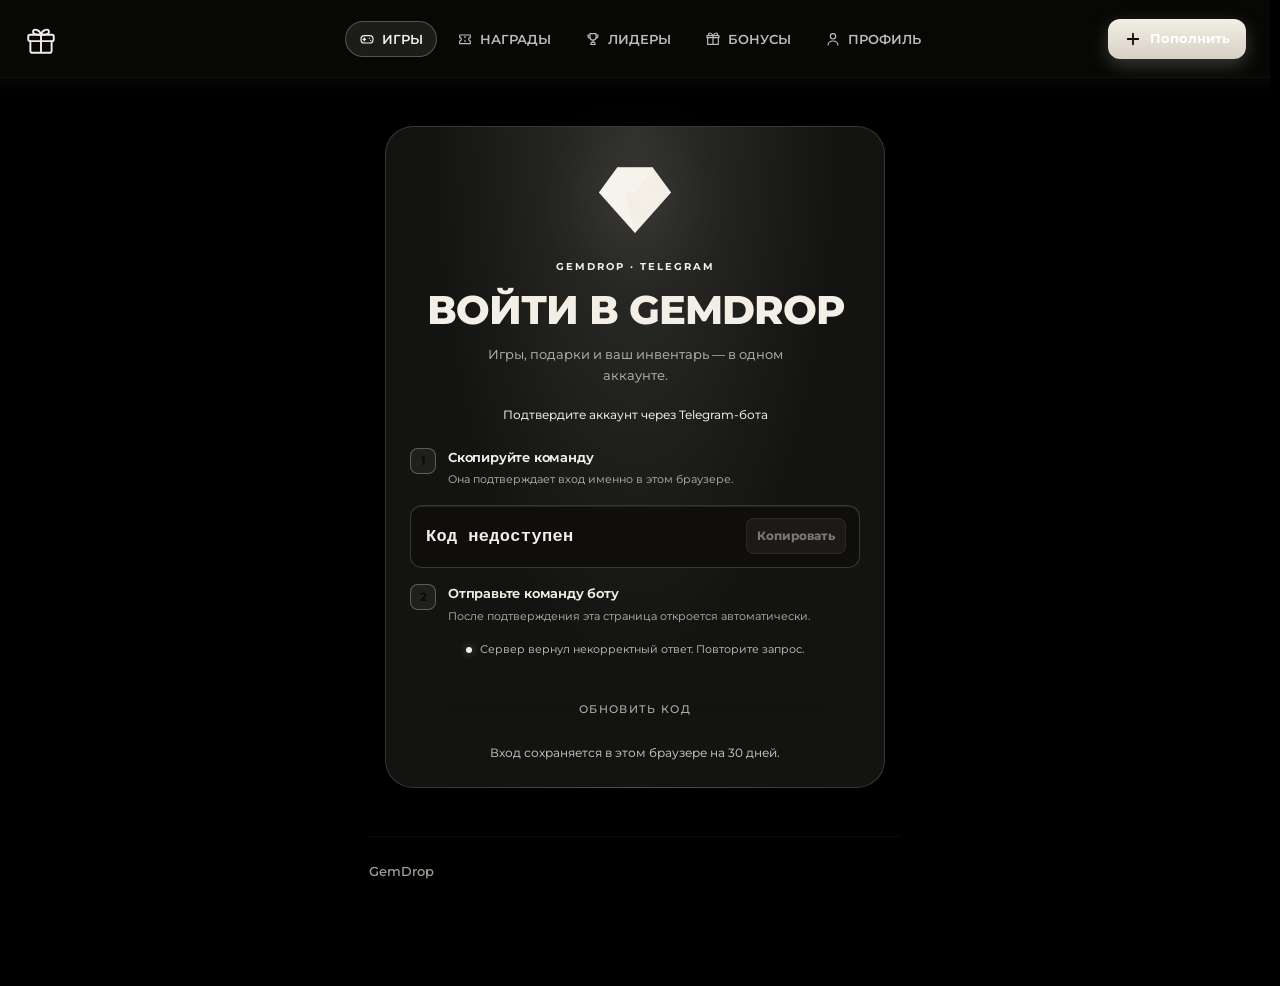
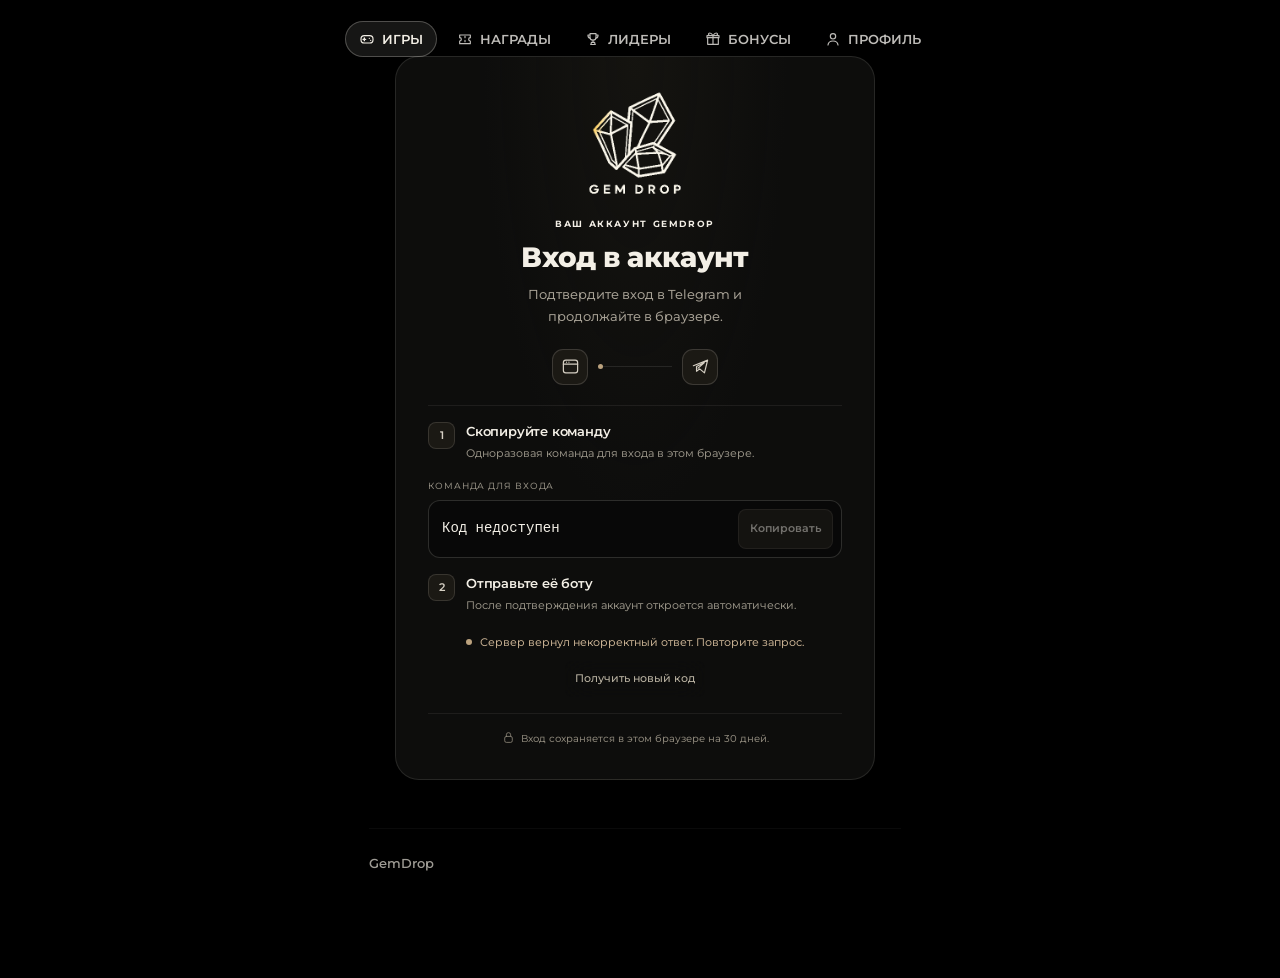
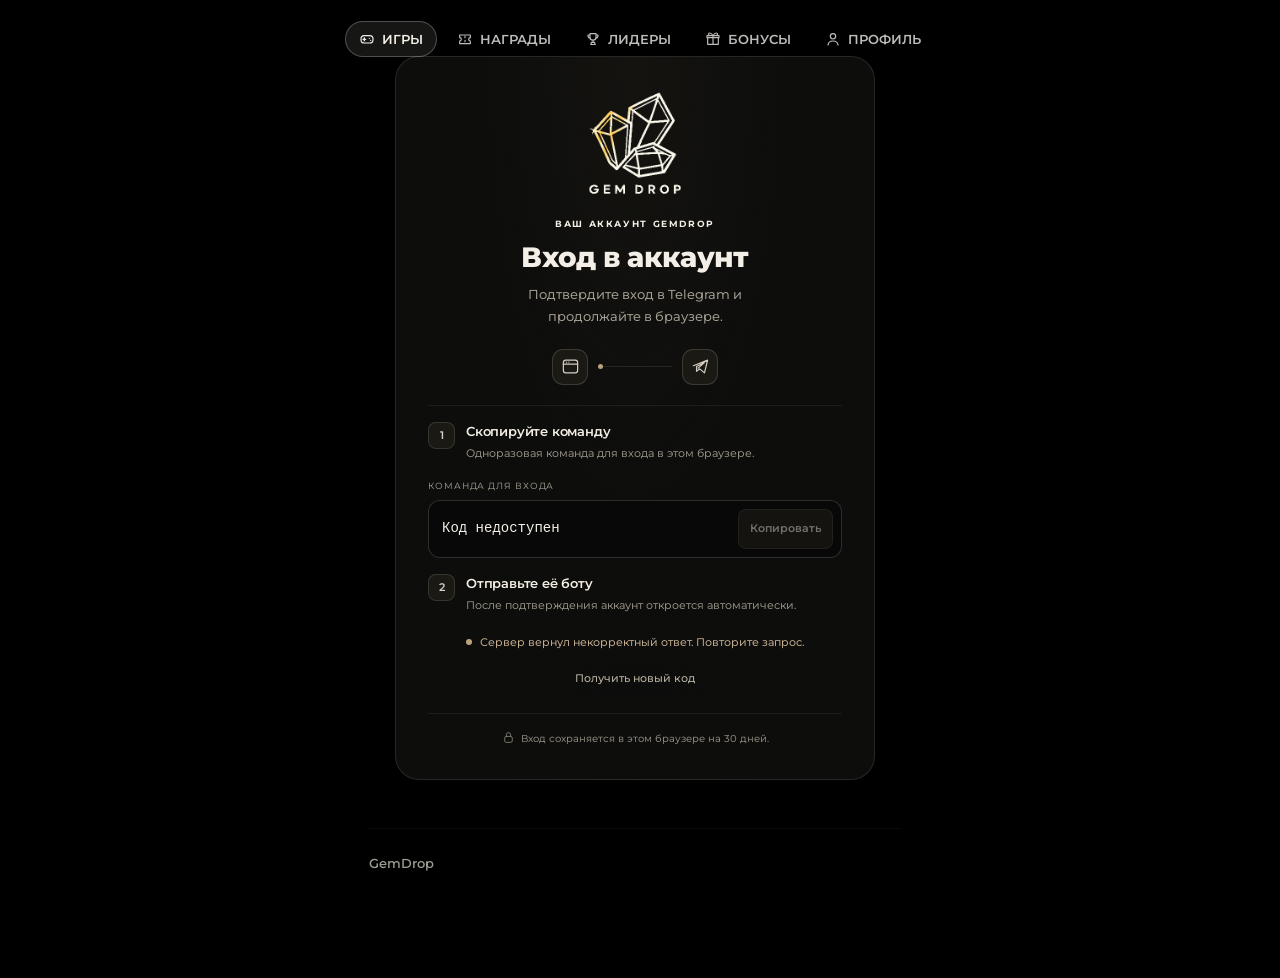
